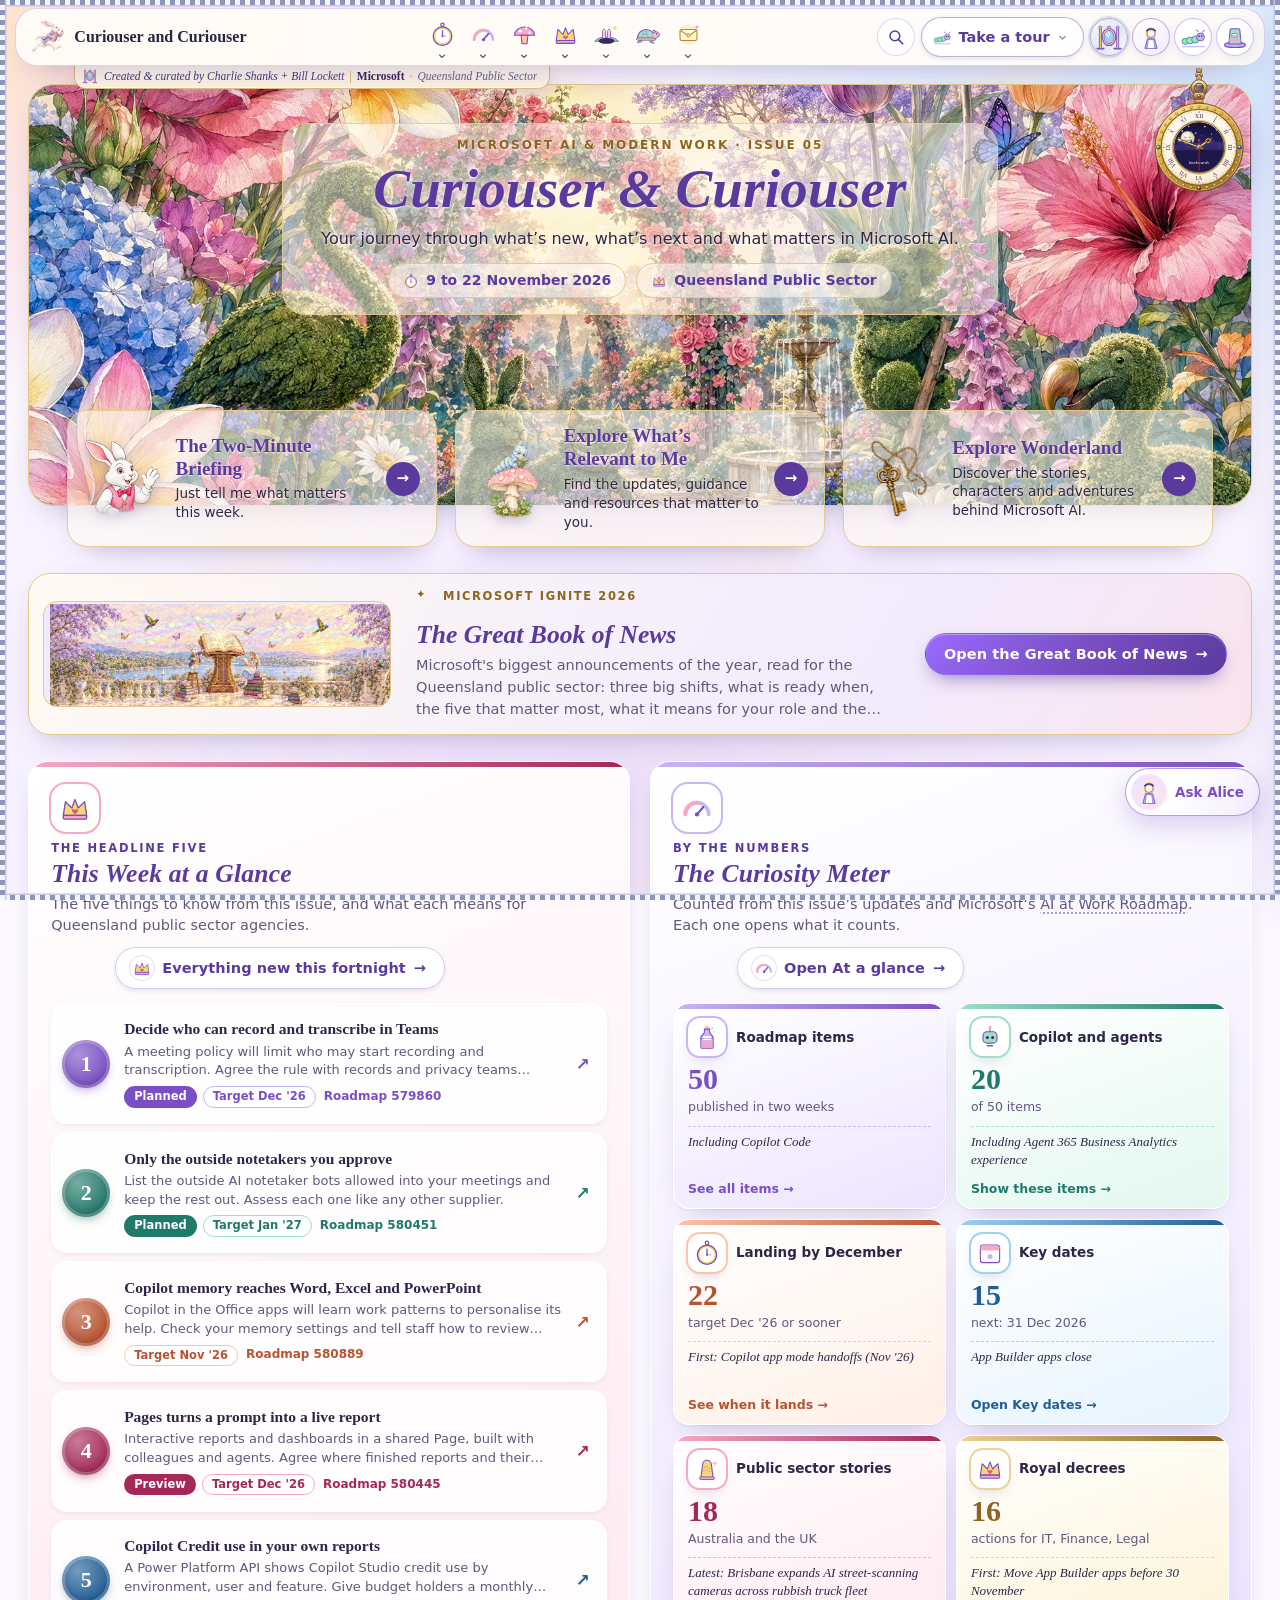
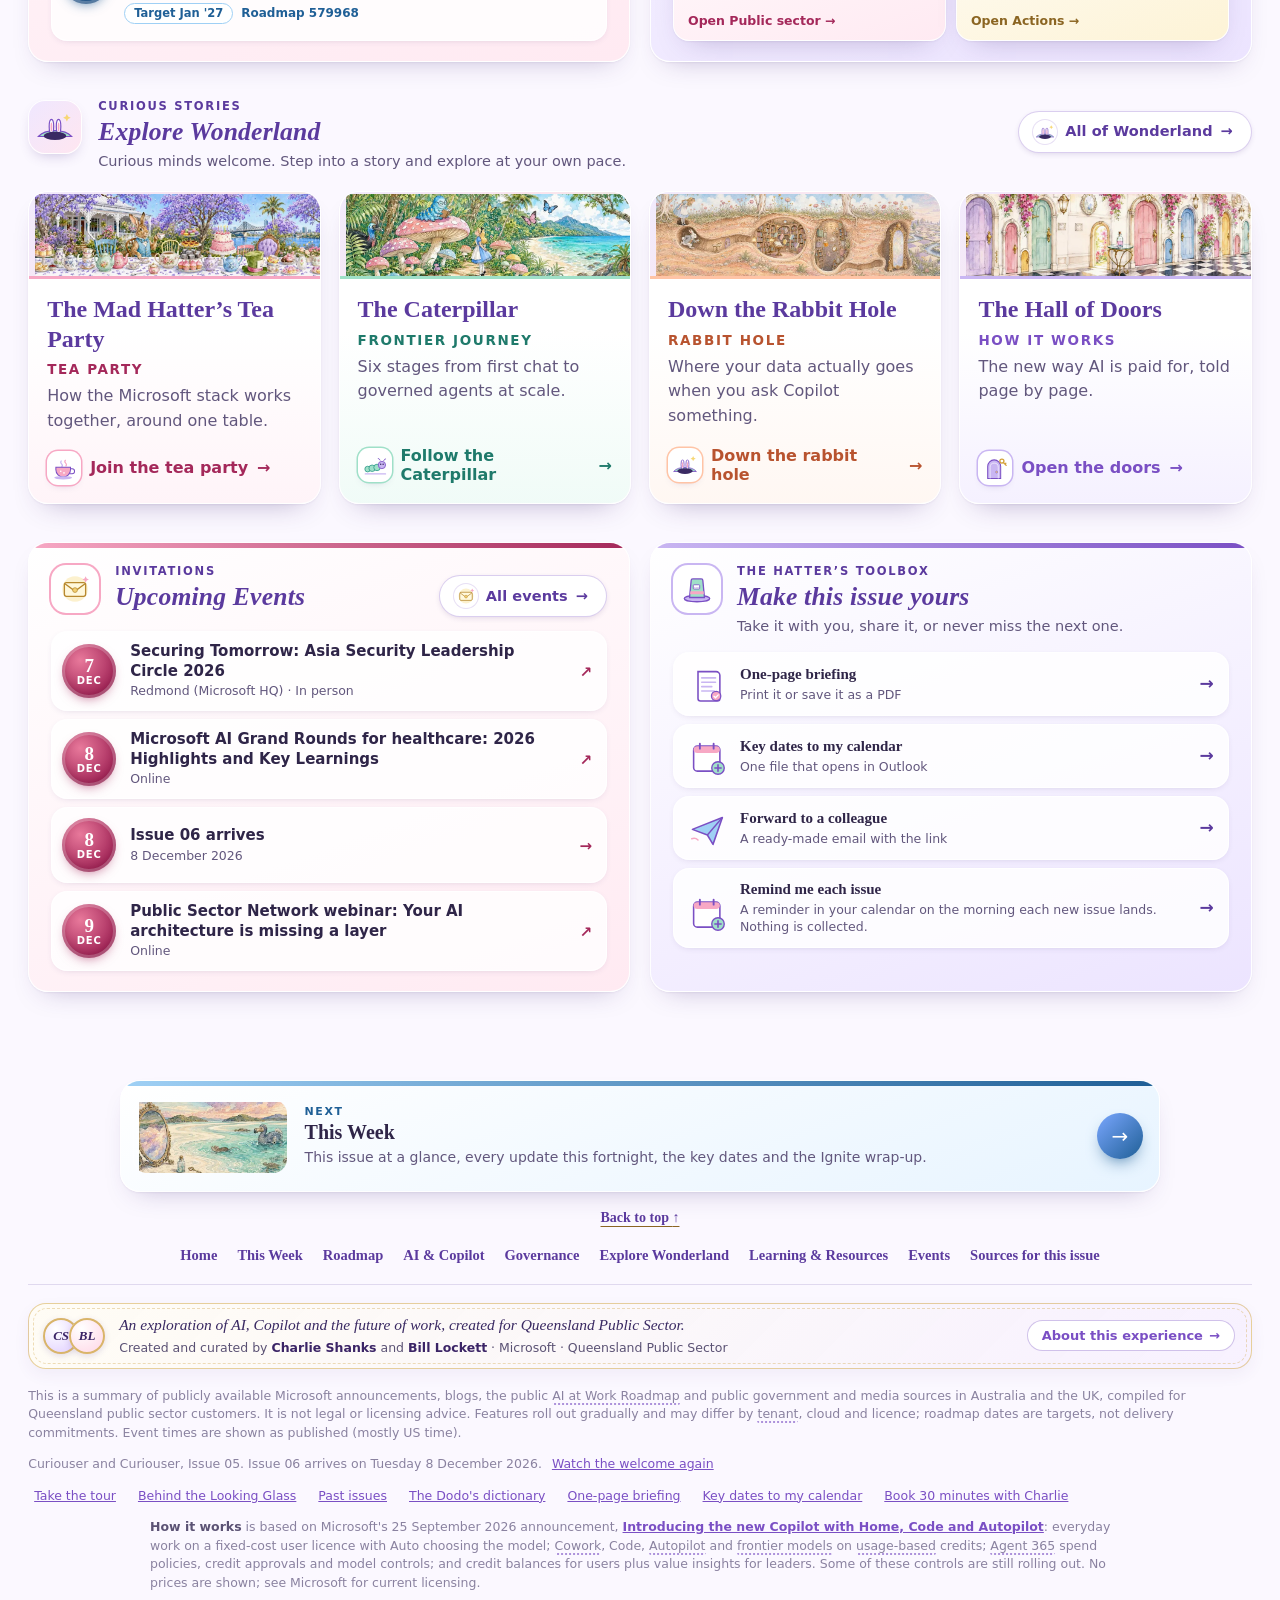
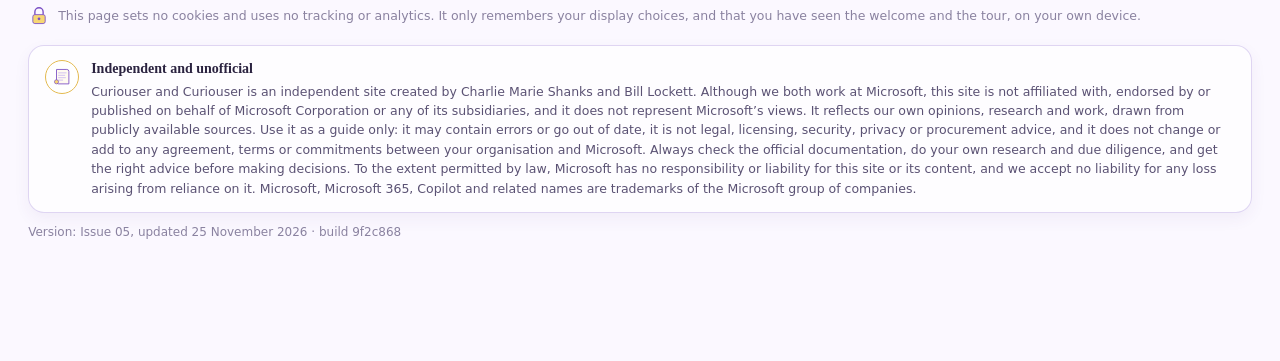
==== index.html @ ef48dba5 "issue05" ====
<!DOCTYPE html>
<html lang="en-AU" dir="ltr">
<head><meta charset="utf-8"><link rel="canonical" href="https://www.curiouserandcuriouser.com.au/"><meta name="viewport" content="width=device-width,initial-scale=1"><meta name="color-scheme" content="light">
<meta name="description" content="What&#x27;s new in Microsoft AI, and what it means for Queensland public sector agencies. Issue 05 covers 9 to 22 November 2026. Built from public sources."><meta name="theme-color" content="#c9b6f2"><link rel="icon" type="image/png" sizes="32x32" href="[data-uri]"><link rel="icon" type="image/png" sizes="16x16" href="[data-uri]"><link rel="icon" type="image/png" sizes="96x96" href="assets/favicon-96.2135ca003a.png"><link rel="apple-touch-icon" sizes="180x180" href="assets/apple-touch-180.22fc357d3d.png">
<meta property="og:type" content="website"><meta property="og:site_name" content="Curiouser and Curiouser"><meta property="og:title" content="Curiouser and Curiouser | Issue 05"><meta property="og:description" content="What&#x27;s new in Microsoft AI, and what it means for Queensland public sector agencies. Issue 05 covers 9 to 22 November 2026. Built from public sources."><meta property="og:url" content="https://www.curiouserandcuriouser.com.au/"><meta property="og:image" content="https://www.curiouserandcuriouser.com.au/preview.jpg"><meta property="og:image:width" content="1200"><meta property="og:image:height" content="630"><meta property="og:image:alt" content="A Wonderland garden of giant flowers and topiary animals, with the title Curiouser and Curiouser"><meta property="og:locale" content="en_AU">
<meta name="twitter:card" content="summary_large_image"><meta name="twitter:title" content="Curiouser and Curiouser | Issue 05"><meta name="twitter:description" content="What&#x27;s new in Microsoft AI, and what it means for Queensland public sector agencies. Issue 05 covers 9 to 22 November 2026. Built from public sources."><meta name="twitter:image" content="https://www.curiouserandcuriouser.com.au/preview.jpg">
<script>(function(){try{var P=location.pathname;if(/^https?:$/.test(location.protocol)&&/^\/[^\/.]+$/.test(P)&&!/^\/issue-[a-z0-9]+$/i.test(P))history.replaceState(null,'',P+'/'+location.search+location.hash)}catch(e){}var R=document.documentElement;R.classList.add('ccload');/* v78: which side of the looking-glass (cc-side); the letters #garden and #lookingglass choose it (v79: not #glass, the address of a chapter); the garden is the default */try{var h0=location.hash,sd=null;/* v90: a learning plan link opens the garden's School on the plan, with no welcome or set-up */if(h0.indexOf('#plan=')===0){window.CC_PLAN=h0.slice(6);sd='garden';localStorage.setItem('cc-side',sd);if(!localStorage.getItem('cc-side-how'))localStorage.setItem('cc-side-how','plan');history.replaceState(null,'',location.pathname+location.search+'#school')}else if(h0.indexOf('#progress=')===0){/* v94: Take my progress with me. The link carries the reader's own School ticks and plans to this browser (nothing is stored anywhere else) */try{var ps=h0.slice(10).replace(/-/g,'+').replace(/_/g,'/');while(ps.length%4)ps+='=';var po=JSON.parse(decodeURIComponent(escape(atob(ps))));if(po&&po.v===1&&po.k){for(var pk in po.k){if(/^cc-(mts-(term|ticks|stage|on|sub)|term|gterm|bk-(read|prac|pass)|plan-open|plans|plan-draft|sch-(who|uses|keep)|cb-(ticks|sq)|cat|cat-path)$/.test(pk)&&typeof po.k[pk]==='string')localStorage.setItem(pk,po.k[pk])}window.CC_PROG=true}}catch(e){}window.CC_DEEP=true;sd='garden';localStorage.setItem('cc-side',sd);if(!localStorage.getItem('cc-side-how'))localStorage.setItem('cc-side-how','progress');history.replaceState(null,'',location.pathname+location.search+'#school')}else if(/^#touch-[a-z0-9-]+$/i.test(h0)){/* v92: a What does it touch? link opens its page through the looking-glass (unless the reader already chose a side), with no welcome in the way */window.CC_DEEP=true;sd=localStorage.getItem('cc-side');if(!sd){sd='glass';localStorage.setItem('cc-side',sd);localStorage.setItem('cc-side-how','link')}}else if(h0==='#garden'||h0==='#lookingglass'){sd=h0==='#garden'?'garden':'glass';localStorage.setItem('cc-side',sd);localStorage.setItem('cc-side-how','letter');history.replaceState(null,'',location.pathname+location.search+'#overview')}else sd=localStorage.getItem('cc-side');R.classList.add(sd==='garden'?'ccgarden':'ccglass')}catch(e){R.classList.add('ccglass')}try{var th=localStorage.getItem('cc-theme');if(th==='dark'||(th==='auto'&&matchMedia('(prefers-color-scheme: dark)').matches)){R.classList.add('ccdark');document.write('<link rel="stylesheet" id="ccdarkcss" href="assets/dark.4615c30575.css">')}}catch(e){}try{if(localStorage.getItem('cc-calm')==='1')R.classList.add('calm')}catch(e){}try{if(location.hash==='#welcome')R.classList.add('ccpre')}catch(e){}
/* lighter effects for modest computers: no graphics chip (virtual desktops), very few cores or little memory. cc-lite 1 forces on, 0 forces off */
var lite=false,why='';try{var f=localStorage.getItem('cc-lite');if(f==='1'){lite=true;why='chosen'}else if(f!=='0'){var n=navigator,c=n.hardwareConcurrency||8,m=n.deviceMemory||0;if(c<=2||(m&&m<=2)||(c<=4&&m&&m<=4)){lite=true;why='device'}if(!lite){var cv=document.createElement('canvas'),gl=cv.getContext('webgl')||cv.getContext('experimental-webgl');if(!gl){lite=true;why='nogl'}else{var d=gl.getExtension('WEBGL_debug_renderer_info'),r=d?String(gl.getParameter(d.UNMASKED_RENDERER_WEBGL)):'';if(/SwiftShader|llvmpipe|softpipe|Basic Render|Software/i.test(r)){lite=true;why='software'}var lc=gl.getExtension('WEBGL_lose_context');if(lc)lc.loseContext()}}}}catch(e){}if(lite){R.classList.add('lite');window.CC_LITE=why}
window.ccP=function(x){var b=document.getElementById('cclbar');if(b)b.style.width=Math.max(6,Math.round(x*100))+'%'};
addEventListener('load',function(){setTimeout(function(){R.classList.remove('ccload');if(!document.getElementById('ix')&&!window.CC_IX_WAIT)R.classList.remove('ccpre')},1500)});})();</script>
<style>#ccl{display:none}html.ccload #ccl,html.ccpre #ccl{display:grid}html.ccload body>*:not(#ccl):not(#ix),html.ccpre body>*:not(#ccl):not(#ix){visibility:hidden!important}html.ccload body,html.ccpre body{background:#fffaf3!important;overflow:hidden}
#ccl{position:fixed;inset:0;z-index:4900;place-items:center;background:radial-gradient(circle at 50% 42%,#ffffff 0%,#fffaf3 42%,#f4ecff 100%);font-family:Georgia,'Times New Roman',serif;color:#3a2a63;transition:opacity .45s ease}
html.ccl-out #ccl{opacity:0;pointer-events:none}
html.ccdark #ccl{background:radial-gradient(circle at 50% 42%,#29225c 0%,#15123c 46%,#0b0a1f 100%);color:#efe8ff}html.ccdark.ccload body,html.ccdark.ccpre body{background:#0e0c27!important}html.ccdark .cclc .k{color:#b9a3f2}html.ccdark .cclm{color:#c9bfe0}html.ccdark .cclm2{color:#a59cbc}html.ccdark .cclb{background:rgba(185,163,242,.18)}
.cclc{display:flex;flex-direction:column;align-items:center;gap:10px;text-align:center;padding:24px}
.cclcat{width:96px;height:56px;margin-bottom:-6px}.cclcat .ccg,.cclcat .cce,.cclcat .cco{opacity:0;animation:cclin .7s forwards}.cclcat .ccg{animation-delay:.25s}.cclcat .cce{animation-delay:1.2s}.cclcat .cco{animation-delay:2.4s;animation-duration:1.4s}
.cclw{width:84px;height:84px;filter:drop-shadow(0 6px 14px rgba(84,58,140,.18))}.cclw .h{transform-origin:42px 50px;animation:cclh 3s linear infinite}.cclw .h2{animation-duration:36s}@keyframes cclh{to{transform:rotate(360deg)}}
.cclc b{font:700 26px/1.15 Georgia,serif;letter-spacing:.3px}.cclc .k{font:700 11.5px/1 'Segoe UI',system-ui,sans-serif;letter-spacing:2px;text-transform:uppercase;color:#7a4fc4}
.cclm{font:italic 16px/1.4 Georgia,serif;color:#5b5274}.cclm2{font:13px/1.4 'Segoe UI',system-ui,sans-serif;color:#8a82a0;opacity:0;animation:cclin .8s 7s forwards}@keyframes cclin{to{opacity:1}}
.cclb{width:200px;height:6px;border-radius:99px;background:rgba(122,79,196,.14);overflow:hidden;margin-top:4px}.cclb i{display:block;height:100%;width:6%;border-radius:inherit;background:linear-gradient(90deg,#c9b6f2,#7a4fc4);transition:width .5s ease}
@media (prefers-reduced-motion:reduce){.cclw .h{animation:none}.cclcat .ccg,.cclcat .cce,.cclcat .cco{animation:none;opacity:1}}</style>
<title>Curiouser and Curiouser | Issue 05 | Microsoft AI update for the Queensland public sector</title>
<style>:root{--ink:#2b2340;--ink2:#5b5274;--mute:#8a82a0;--lilac:#c9b6f2;--lilac2:#ece4ff;--mint:#bfeedd;--mint2:#e6fbf3;--peach:#ffd3bd;--peach2:#fff0e7;--sky:#bfe0fb;--sky2:#e9f5ff;--rose:#f7c3d4;--rose2:#fff0f5;--butter:#fbe7a8;--plum:#7a4fc4;--teal:#2f9c8a;--coral:#e0785e;--glass:rgba(255,255,255,.58);--glass2:rgba(255,255,255,.78);--line:rgba(122,79,196,.16);--shadow:0 10px 30px rgba(84,58,140,.13),0 2px 6px rgba(84,58,140,.06);--r:22px;--bg:#fbf8ff;--card:#fff}@media (prefers-color-scheme: dark){:root{--bg:#fbf8ff}}*{box-sizing:border-box}html{scroll-behavior:smooth}body{margin:0;font-family:"Segoe UI Variable Text","Segoe UI",system-ui,-apple-system,sans-serif;color:var(--ink);background:var(--bg);font-size:15px;line-height:1.5;overflow-x:hidden}body:before{content:"";position:fixed;inset:0;z-index:-2;background:radial-gradient(900px 600px at 10% 10%,#efe6ff 0,transparent 60%),radial-gradient(800px 600px at 90% 20%,#e3f7ff 0,transparent 60%),radial-gradient(900px 700px at 50% 100%,#fff0e6 0,transparent 60%),var(--bg)}a{color:var(--plum)}h1,h2,h3,h4{font-family:"Georgia","Iowan Old Style","Palatino Linotype",serif;font-weight:600;margin:0;letter-spacing:.2px}.wrap{max-width:1320px;margin:0 auto;padding:0 24px}.nav{position:sticky;top:0;z-index:50;backdrop-filter:blur(14px) saturate(1.4);-webkit-backdrop-filter:blur(14px) saturate(1.4);background:rgba(255,255,255,.62);border-bottom:1px solid var(--line)}.nav .wrap{display:flex;align-items:center;gap:14px;height:58px}.brand{display:flex;align-items:center;gap:10px;font-family:Georgia,serif;font-weight:700;white-space:nowrap}.brand svg{width:30px;height:30px}.navlinks{display:flex;gap:4px;overflow-x:auto;scrollbar-width:none;margin-inline-start:auto}.navlinks::-webkit-scrollbar{display:none}.navlinks a{white-space:nowrap;text-decoration:none;color:var(--ink2);font-size:13px;padding:7px 11px;border-radius:999px;transition:.25s}.navlinks a:hover,.navlinks a.on{background:var(--lilac2);color:var(--plum)}.progress{position:absolute;left:0;bottom:-1px;height:3px;background:linear-gradient(90deg,var(--lilac),var(--rose),var(--peach),var(--mint));width:0}.hero{position:relative;min-height:640px;display:flex;align-items:flex-end;overflow:hidden}.hero .bg{position:absolute;inset:0;background-size:cover;background-position:center 60%;transform:scale(1.08);animation:drift 26s ease-in-out infinite alternate}@keyframes drift{to{transform:scale(1.16) translate(-1.5%,-1%)}}.hero:after{content:"";position:absolute;inset:0;background:linear-gradient(180deg,rgba(255,255,255,.0) 0%,rgba(251,248,255,.15) 45%,rgba(251,248,255,.95) 100%)}.hero .wrap{position:relative;z-index:2;width:100%;padding-bottom:40px}.issue{display:inline-flex;gap:10px;align-items:center;background:var(--glass2);border:1px solid rgba(255,255,255,.9);border-radius:999px;padding:6px 14px 6px 8px;font-size:13px;box-shadow:var(--shadow)}.issue b{background:var(--plum);color:#fff;border-radius:999px;padding:2px 10px}.hero h1{font-size:clamp(44px,7vw,92px);line-height:.98;margin:18px 0 8px;color:#3a2a63;text-shadow:0 2px 0 rgba(255,255,255,.7)}.hero h1 span{display:inline-block;animation:bob 4s ease-in-out infinite}.hero h1 span:nth-child(2){animation-delay:.6s;font-style:italic;color:var(--plum)}@keyframes bob{50%{transform:translateY(-6px) rotate(-1deg)}}.hero p.lede{font-size:19px;max-width:720px;color:var(--ink2);margin:0 0 22px}.heads{display:grid;grid-template-columns:repeat(3,1fr);gap:16px}.head{background:var(--glass2);backdrop-filter:blur(12px);-webkit-backdrop-filter:blur(12px);border:1px solid rgba(255,255,255,.9);border-radius:var(--r);padding:16px 18px;box-shadow:var(--shadow);position:relative;transition:transform .35s}.head:hover{transform:translateY(-6px) rotate(-.4deg)}.head .n{font-family:Georgia,serif;font-size:34px;color:var(--plum);line-height:1;opacity:.35;position:absolute;inset-inline-end:14px;top:10px}.head h3{font-size:18px;margin:6px 0 4px}.head p{margin:0;color:var(--ink2);font-size:14px}.watch{position:absolute;inset-inline-end:5%;top:90px;width:150px;z-index:2;filter:drop-shadow(0 10px 20px rgba(84,58,140,.25));animation:swing 3.2s ease-in-out infinite;transform-origin:50% 0}@keyframes swing{0%,100%{transform:rotate(7deg)}50%{transform:rotate(-7deg)}}.watch .hand{transform-origin:75px 95px;animation:tick 6s steps(60) infinite}.watch .hand2{transform-origin:75px 95px;animation:tick 60s linear infinite}@keyframes tick{to{transform:rotate(360deg)}}.rabbit{position:absolute;bottom:150px;z-index:2;width:70px;animation:hop 14s linear infinite}@keyframes hop{0%{left:-90px}100%{left:110%}}.rabbit svg{animation:jump .7s ease-in-out infinite}@keyframes jump{50%{transform:translateY(-22px) rotate(-6deg)}}.faller{position:fixed;top:-40px;z-index:-1;pointer-events:none;opacity:.55;animation:fall linear infinite}@keyframes fall{to{transform:translateY(110vh) rotate(540deg)}}section.sec{position:relative;padding:34px 0 30px;scroll-margin-top:64px}.banner{position:relative;height:190px;border-radius:28px;overflow:hidden;margin-bottom:-70px;box-shadow:var(--shadow)}.banner .img{position:absolute;inset:-20px 0;background-size:cover;background-position:center;will-change:transform}.banner:after{content:"";position:absolute;inset:0;background:linear-gradient(180deg,rgba(255,255,255,0) 30%,rgba(251,248,255,.85))}.sechead{position:relative;z-index:2;display:flex;align-items:center;gap:16px;background:var(--glass2);backdrop-filter:blur(14px);-webkit-backdrop-filter:blur(14px);border:1px solid rgba(255,255,255,.95);border-radius:var(--r);padding:14px 20px;margin:0 22px 22px;box-shadow:var(--shadow)}.sechead .ico{width:58px;height:58px;flex:none;border-radius:18px;display:grid;place-items:center;background:linear-gradient(135deg,var(--lilac2),var(--rose2))}.sechead .ico svg{width:40px;height:40px}.sechead .k{font-size:11.5px;text-transform:uppercase;letter-spacing:1.6px;color:var(--plum);font-weight:700}.sechead h2{font-size:28px;line-height:1.1}.sechead p{margin:2px 0 0;color:var(--ink2);font-size:14px}.sechead .top{margin-inline-start:auto;flex:none;text-decoration:none;font-size:12.5px;color:var(--plum);background:#fff;border:1px solid var(--line);border-radius:999px;padding:7px 12px;display:flex;gap:6px;align-items:center;transition:.25s}.sechead .top:hover{background:var(--plum);color:#fff}.sechead .top svg{width:14px;height:14px;animation:upbob 1.6s ease-in-out infinite}@keyframes upbob{50%{transform:translateY(-3px)}}.a-float{animation:float 3.4s ease-in-out infinite}@keyframes float{50%{transform:translateY(-4px) rotate(3deg)}}.a-spin{animation:spin 9s linear infinite;transform-origin:center;transform-box:fill-box}@keyframes spin{to{transform:rotate(360deg)}}.a-wobble{animation:wobble 2.6s ease-in-out infinite;transform-origin:center bottom;transform-box:fill-box}@keyframes wobble{0%,100%{transform:rotate(-6deg)}50%{transform:rotate(6deg)}}.a-pulse{animation:pulse 2.2s ease-in-out infinite;transform-origin:center;transform-box:fill-box}@keyframes pulse{50%{transform:scale(1.12)}}.a-blink{animation:blink 4s ease-in-out infinite}@keyframes blink{0%,90%,100%{opacity:1}45%{opacity:.25}}.a-steam{animation:steam 2.4s ease-in-out infinite}@keyframes steam{0%{opacity:0;transform:translateY(4px)}50%{opacity:1}100%{opacity:0;transform:translateY(-6px)}}.a-grin{animation:grin 5s ease-in-out infinite}@keyframes grin{0%,100%{opacity:1}50%{opacity:.15}}.a-crawl{animation:crawl 1.4s ease-in-out infinite;transform-box:fill-box;transform-origin:center}@keyframes crawl{50%{transform:scaleX(1.08) translateY(-1px)}}.glass{background:var(--glass);backdrop-filter:blur(14px) saturate(1.3);-webkit-backdrop-filter:blur(14px) saturate(1.3);border:1px solid rgba(255,255,255,.9);border-radius:var(--r);box-shadow:var(--shadow)}.reveal{opacity:0;transform:translateY(26px) scale(.98);transition:opacity .7s ease,transform .7s cubic-bezier(.2,.8,.2,1)}.reveal.in{opacity:1;transform:none}.kpis{display:grid;grid-template-columns:repeat(6,1fr);gap:14px;margin-bottom:16px}.kpi{padding:16px;position:relative;overflow:hidden;cursor:default}.kpi .kl{font-size:12px;color:var(--ink2);font-weight:600;display:flex;gap:8px;align-items:center}.kpi .kl svg{width:22px;height:22px}.kpi .kv{font-family:Georgia,serif;font-size:40px;line-height:1.05;margin-top:6px;color:#3a2a63}.kpi .ks{font-size:12px;color:var(--mute)}.kpi:before{content:"";position:absolute;width:120px;height:120px;border-radius:50%;inset-inline-end:-40px;top:-40px;background:var(--c,var(--lilac2));opacity:.7;transition:.5s}.kpi:hover:before{transform:scale(1.6)}.kpi>*{position:relative}.charts{display:grid;grid-template-columns:1.1fr 1.4fr 1fr;gap:14px}.chart{padding:18px}.chart h4{font-size:16px;margin-bottom:4px}.chart .sub{font-size:12.5px;color:var(--mute);margin-bottom:10px}.donut{display:flex;align-items:center;gap:16px}.donut svg{width:170px;height:170px;flex:none}.legend{display:grid;gap:6px;font-size:13px}.legend span{display:inline-block;width:10px;height:10px;border-radius:3px;margin-inline-end:7px}.bars{display:grid;gap:9px}.bar{display:grid;grid-template-columns:140px 1fr 30px;align-items:center;gap:10px;font-size:13px}.bar .tr{height:16px;background:rgba(122,79,196,.07);border-radius:9px;overflow:hidden}.bar .fl{height:100%;width:0;border-radius:9px;transition:width 1.4s cubic-bezier(.2,.8,.2,1)}.bar b{text-align:end}.cloudsplit{display:flex;gap:10px;margin-top:8px}.cloudsplit div{flex:1;border-radius:16px;padding:12px;text-align:center}.cloudsplit b{display:block;font-family:Georgia,serif;font-size:30px}.tip{position:fixed;z-index:200;pointer-events:none;background:#2b2340;color:#fff;font-size:12.5px;padding:8px 11px;border-radius:10px;max-width:280px;opacity:0;transform:translateY(6px);transition:opacity .15s,transform .15s;box-shadow:0 8px 20px rgba(0,0,0,.2)}.tip.on{opacity:1;transform:none}.rmtools{display:flex;gap:8px;flex-wrap:wrap;align-items:center;margin:16px 0 10px}.chip{border:1px solid var(--line);background:#fff;border-radius:999px;padding:6px 12px;font-size:12.5px;cursor:pointer;color:var(--ink2);transition:.2s;font-family:inherit}.chip:hover{border-color:var(--plum)}.chip.on{background:var(--plum);color:#fff;border-color:var(--plum)}.rmtable{width:100%;border-collapse:separate;border-spacing:0;font-size:13px}.rmtable th{text-align:start;font-size:11.5px;text-transform:uppercase;letter-spacing:1px;color:var(--mute);padding:8px 10px;border-bottom:1px solid var(--line);position:sticky;top:0;background:rgba(255,255,255,.95)}.rmtable td{padding:8px 10px;border-bottom:1px solid rgba(122,79,196,.08);vertical-align:top}.rmtable tr:hover td{background:rgba(201,182,242,.12)}.rmscroll{max-height:380px;overflow:auto;border-radius:16px}.pill{display:inline-block;font-size:11px;font-weight:700;border-radius:999px;padding:2px 9px;white-space:nowrap}.p-ga{background:#d5f5e8;color:#1f7a5f}.p-roll{background:#dcecff;color:#245c9c}.p-prev{background:#fde9cf;color:#9a5a12}.p-front{background:#ece2ff;color:#6a3fb5}.p-priv{background:#ffe0ea;color:#a33b62}.p-plan{background:#f1eef7;color:#5b5274}.p-us{background:#eee;color:#666}.tl{position:relative;padding:30px 10px 10px}.tl svg.track{position:absolute;left:0;top:58px;width:100%;height:40px}.tlrow{display:grid;grid-template-columns:repeat(7,1fr);gap:10px;position:relative}.tln{text-align:center;cursor:pointer}.tln .dot{width:58px;height:58px;margin:0 auto 10px;border-radius:50%;background:#fff;border:3px solid var(--lilac);display:grid;place-items:center;position:relative;transition:.3s;box-shadow:var(--shadow)}.tln .dot svg{width:30px;height:30px}.tln:hover .dot{transform:scale(1.12) rotate(-6deg);border-color:var(--plum)}.tln.past .dot{border-color:var(--mint);background:var(--mint2)}.tln .dd{font-family:Georgia,serif;font-size:15px;font-weight:700}.tln .lab{font-size:13px;font-weight:600;margin:2px 0}.tln .cd{font-size:11.5px;color:var(--plum);font-weight:700}.tln .tx{font-size:12.5px;color:var(--ink2);max-height:0;overflow:hidden;transition:max-height .5s;margin-top:4px}.tln.open .tx,.tln:hover .tx{max-height:160px}.filters{display:flex;gap:8px;flex-wrap:wrap;margin:0 0 16px}.masonry{columns:4 270px;column-gap:16px}.flip{break-inside:avoid;margin-bottom:16px;perspective:1200px;cursor:pointer;display:block}.flip .in{position:relative;transition:transform .8s cubic-bezier(.2,.8,.2,1);transform-style:preserve-3d;display:grid}.flip.f .in{transform:rotateY(180deg)}.flip .fc,.flip .bc{grid-area:1/1;backface-visibility:hidden;-webkit-backface-visibility:hidden;border-radius:var(--r);padding:16px 18px 14px;background:var(--glass2);border:1px solid rgba(255,255,255,.95);box-shadow:var(--shadow);display:flex;flex-direction:column}.flip .bc{transform:rotateY(180deg);background:linear-gradient(160deg,#fff 0,var(--tc2,#f6f0ff) 100%)}.flip .fc:before{content:"";position:absolute;inset:0 0 auto 0;height:6px;border-radius:var(--r) var(--r) 0 0;background:var(--tc,var(--lilac))}.flip.h1 .fc,.flip.h1 .bc{min-height:210px}.flip.h2 .fc,.flip.h2 .bc{min-height:250px}.flip.h3 .fc,.flip.h3 .bc{min-height:290px}.flip:hover .fc{transform:translateY(-3px)}.ftop{display:flex;gap:10px;align-items:center;margin-bottom:8px}.ftop .ti{width:44px;height:44px;border-radius:14px;display:grid;place-items:center;background:var(--tc2,#f3edff);flex:none}.ftop .ti svg{width:30px;height:30px}.ftop .pr{font-size:11px;text-transform:uppercase;letter-spacing:1.2px;color:var(--mute);font-weight:700}.flip h3{font-size:17.5px;line-height:1.25;margin-bottom:6px}.flip p{margin:0 0 8px;font-size:13.5px;color:var(--ink2)}.flip .meta{margin-top:auto;display:flex;justify-content:space-between;align-items:center;gap:8px;font-size:11.5px;color:var(--mute)}.flip .why{font-size:11px;text-transform:uppercase;letter-spacing:1.3px;font-weight:800;color:var(--plum);margin-bottom:6px}.flip .bc p{font-size:14px;color:var(--ink)}.more{border:0;background:var(--plum);color:#fff;border-radius:999px;padding:6px 12px;font-size:12px;cursor:pointer;font-family:inherit;display:inline-flex;gap:6px;align-items:center}.more:hover{filter:brightness(1.1)}.hint{font-size:11px;color:var(--mute);display:flex;gap:5px;align-items:center}.hint svg{width:13px;height:13px;animation:spin 3s linear infinite}.scrim{position:fixed;inset:0;background:rgba(43,35,64,.28);backdrop-filter:blur(3px);opacity:0;pointer-events:none;transition:.35s;z-index:90}.scrim.on{opacity:1;pointer-events:auto}.drawer{position:fixed;top:0;inset-inline-end:0;height:100%;width:min(480px,94vw);z-index:100;background:rgba(255,255,255,.92);backdrop-filter:blur(18px);-webkit-backdrop-filter:blur(18px);box-shadow:-20px 0 50px rgba(84,58,140,.2);transform:translateX(105%);transition:transform .55s cubic-bezier(.2,.8,.2,1);display:flex;flex-direction:column;border-radius:28px 0 0 28px}.drawer.on{transform:none}.drawer .dh{padding:22px 24px 16px;background:linear-gradient(135deg,var(--lilac2),var(--rose2));border-radius:28px 0 0 0;position:relative}.drawer .dh svg.big{width:56px;height:56px}.drawer .dh h3{font-size:24px;margin:8px 0 6px}.drawer .db{padding:18px 24px;overflow:auto;flex:1}.drawer .db p{color:var(--ink2)}.drawer .x{position:absolute;inset-inline-end:16px;top:16px;width:38px;height:38px;border-radius:50%;border:0;background:#fff;cursor:pointer;font-size:20px;color:var(--plum);box-shadow:var(--shadow);transition:.3s}.drawer .x:hover{transform:rotate(90deg)}.srcs{list-style:none;padding:0;margin:8px 0 0;display:grid;gap:8px}.srcs li a{display:block;background:#fff;border:1px solid var(--line);border-radius:14px;padding:9px 12px;font-size:13px;text-decoration:none}.srcs li a:hover{border-color:var(--plum)}.dlabel{font-size:11px;text-transform:uppercase;letter-spacing:1.4px;font-weight:800;color:var(--plum);margin:16px 0 4px}.journey{padding:20px;position:relative;overflow:hidden}.jpath{width:100%;height:220px;display:block}.jstages{display:grid;grid-template-columns:repeat(6,1fr);gap:10px;margin-top:-6px}.jst{padding:12px;border-radius:18px;background:rgba(255,255,255,.7);border:1px solid rgba(255,255,255,.95);cursor:pointer;transition:.3s;text-align:center}.jst:hover,.jst.on{background:#fff;transform:translateY(-5px);box-shadow:var(--shadow)}.jst.on{outline:2px solid var(--plum)}.jst .k{font-size:10.5px;text-transform:uppercase;letter-spacing:1.4px;color:var(--plum);font-weight:800}.jst h4{font-size:15px;margin:3px 0}.jst .ji{width:40px;height:40px;margin:0 auto 4px}.jdetail{margin-top:14px;display:grid;grid-template-columns:1.3fr 1fr;gap:16px;padding:18px;border-radius:20px;background:rgba(255,255,255,.75)}.jdetail h3{font-size:22px}.jdetail ul{margin:6px 0 0;padding-inline-start:18px}.jdetail li{margin:4px 0;font-size:14px}.party{display:grid;grid-template-columns:1.15fr .85fr;gap:18px;align-items:center}.table svg{width:100%;height:auto;display:block}.seat{cursor:pointer}.seat circle.s{transition:.3s}.seat:hover circle.s,.seat.on circle.s{stroke:#7a4fc4;stroke-width:4}.flow{stroke-dasharray:4 10;animation:flowd 1.4s linear infinite}@keyframes flowd{to{stroke-dashoffset:-28}}.seatcard{padding:22px;min-height:300px}.seatcard h3{font-size:24px;margin:6px 0 10px}.seatcard .row{display:flex;gap:10px;margin:10px 0}.seatcard .row svg{width:26px;height:26px;flex:none}.seatcard .lbl{font-size:11px;text-transform:uppercase;letter-spacing:1.3px;font-weight:800;color:var(--plum)}.lg{display:grid;grid-template-columns:1.3fr 1fr;gap:18px}.lgstage{padding:16px;position:relative}.lgstage svg{width:100%;height:auto;display:block}.lgnode rect{transition:.4s}.lgnode.on rect{stroke:#7a4fc4;stroke-width:3;filter:drop-shadow(0 6px 10px rgba(122,79,196,.3))}.lgpanel{padding:22px;display:flex;flex-direction:column}.lgsteps{display:flex;gap:6px;margin:10px 0 14px}.lgsteps button{flex:1;height:8px;border:0;border-radius:6px;background:rgba(122,79,196,.15);cursor:pointer;padding:0}.lgsteps button.on{background:var(--plum)}.lgpanel h3{font-size:22px;margin-bottom:6px}.lgctl{margin-top:auto;display:flex;gap:8px}.btn{border:1px solid var(--line);background:#fff;border-radius:999px;padding:8px 14px;cursor:pointer;font-family:inherit;font-size:13px;color:var(--plum);display:inline-flex;gap:6px;align-items:center}.btn.p{background:var(--plum);color:#fff;border-color:var(--plum)}.court{columns:3 300px;column-gap:16px}.decree{break-inside:avoid;margin-bottom:16px;padding:16px 18px;position:relative;transition:.3s}.decree:hover{transform:translateY(-4px)}.decree .own{display:inline-flex;gap:6px;align-items:center;font-size:11px;font-weight:800;text-transform:uppercase;letter-spacing:1.2px;border-radius:999px;padding:3px 10px}.decree h3{font-size:17px;margin:8px 0 6px}.decree p{margin:0;font-size:13.5px;color:var(--ink2)}.decree .urg{position:absolute;inset-inline-end:14px;top:14px;display:flex;gap:2px}.decree .urg svg{width:16px;height:16px}.decree .done{margin-top:10px;display:flex;justify-content:space-between;align-items:center}.decree.ticked{opacity:.6}.decree.ticked h3{text-decoration:line-through}.tick{display:inline-flex;gap:6px;align-items:center;font-size:12px;color:var(--ink2);cursor:pointer;background:none;border:0;font-family:inherit;padding:0}.tick i{width:18px;height:18px;border-radius:6px;border:2px solid var(--lilac);display:grid;place-items:center;font-style:normal;color:#fff;font-size:12px;transition:.2s}.decree.ticked .tick i{background:var(--teal);border-color:var(--teal)}.courtbar{display:flex;align-items:center;gap:14px;margin-bottom:14px;flex-wrap:wrap}.meter{flex:1;min-width:200px;height:12px;border-radius:8px;background:rgba(122,79,196,.1);overflow:hidden}.meter i{display:block;height:100%;width:0;background:linear-gradient(90deg,var(--rose),var(--plum));transition:width .6s}.horizon{display:grid;grid-template-columns:repeat(auto-fill,minmax(230px,1fr));gap:14px}.hz{padding:16px;position:relative;overflow:hidden;animation:fadeHz 7s ease-in-out infinite}.hz:nth-child(2n){animation-delay:1.4s}.hz:nth-child(3n){animation-delay:2.8s}@keyframes fadeHz{0%,100%{opacity:1}50%{opacity:.62}}.hz:hover{animation-play-state:paused;opacity:1}.hz .w{font-size:11.5px;font-weight:800;color:var(--plum);text-transform:uppercase;letter-spacing:1.1px}.hz h3{font-size:16.5px;margin:6px 0}.hz p{font-size:13px;color:var(--ink2);margin:0}.hz svg.grin{position:absolute;inset-inline-end:-10px;bottom:-14px;width:90px;opacity:.22}.two{display:grid;grid-template-columns:1fr 1fr;gap:18px}.ev{display:flex;gap:12px;align-items:center;padding:12px 14px;border-radius:16px;background:rgba(255,255,255,.75);margin-bottom:10px;text-decoration:none;color:inherit;transition:.25s;border:1px solid transparent}.ev:hover{border-color:var(--plum);transform:translateX(4px)}.ev svg{width:34px;height:34px;flex:none}.ev b{display:block;font-size:14px}.ev span{font-size:12px;color:var(--mute)}.ask{padding:22px}.ask ol{padding-inline-start:20px;margin:8px 0}.ask li{margin:8px 0}.foot{padding:30px 0 60px;font-size:12.5px;color:var(--mute)}.foot .srcgrid{columns:2 340px;column-gap:24px}.foot .srcgrid a{display:block;margin:0 0 6px;text-decoration:none;color:var(--ink2);break-inside:avoid}.foot .srcgrid a:hover{color:var(--plum)}.fab{position:fixed;inset-inline-end:20px;bottom:20px;z-index:60;width:52px;height:52px;border-radius:50%;background:var(--plum);color:#fff;display:grid;place-items:center;box-shadow:0 10px 24px rgba(122,79,196,.4);text-decoration:none;opacity:0;transform:translateY(20px);transition:.35s}.fab.on{opacity:1;transform:none}.fab svg{width:22px;height:22px;animation:upbob 1.6s ease-in-out infinite}@media (max-width:1100px){.kpis{grid-template-columns:repeat(3,1fr)}.charts,.party,.lg,.jdetail,.two{grid-template-columns:1fr}.jstages{grid-template-columns:repeat(3,1fr)}.tlrow{grid-template-columns:repeat(4,1fr)}.heads{grid-template-columns:1fr}.watch{display:none}}@media (prefers-reduced-motion:reduce){*{animation:none!important;transition:none!important}.reveal{opacity:1;transform:none}}@media print{.nav,.fab,.faller,.drawer,.scrim{display:none}.reveal{opacity:1;transform:none}}.rabbit svg{width:70px;height:70px}.faller svg,div[style*="width:"]>svg,.ji svg,#dhico svg,[data-ico] svg{width:100%;height:100%}.sechead .top [data-ico]{width:14px;height:14px;display:inline-block}.fab [data-ico]{width:22px;height:22px;display:block}#brandIco{width:30px;height:30px;display:inline-block}

.nav .wrap{height:auto;min-height:62px;padding-top:6px;padding-bottom:6px}.brand{background:none;border:0;cursor:pointer;color:var(--ink);font-size:16px;padding:0;font-family:Georgia,serif}.brand img{width:34px;height:34px;object-fit:contain;animation:bob 2.4s ease-in-out infinite}.tabs{display:flex;gap:4px;overflow-x:auto;scrollbar-width:none;margin-inline-start:auto;padding:4px 2px}.tabs::-webkit-scrollbar{display:none}.tab{display:flex;align-items:center;gap:7px;white-space:nowrap;border:1px solid transparent;background:transparent;color:var(--ink2);font:600 13px/1 inherit;font-family:inherit;padding:7px 12px 7px 8px;border-radius:999px;cursor:pointer;transition:.25s}.tab .ti2{width:24px;height:24px;flex:none}.tab:hover{background:rgba(255,255,255,.8);border-color:var(--line)}.tab.on{background:var(--plum);color:#fff;box-shadow:0 6px 16px rgba(122,79,196,.35)}.tab.on .ti2{background:#fff;border-radius:50%;padding:2px}.hero{min-height:560px}.watch{top:70px}.hare{position:absolute;bottom:36%;z-index:3;left:-160px;animation:hareRun 16s linear infinite;pointer-events:none}.hare-hop{width:120px;animation:hareHop .62s ease-in-out infinite}.hare-hop img{width:100%;display:block;filter:drop-shadow(0 8px 10px rgba(84,58,140,.25))}.hare-say{position:absolute;top:-30px;left:70px;background:#fff;border-radius:14px;padding:4px 10px;font:italic 13px Georgia,serif;color:var(--plum);box-shadow:var(--shadow);white-space:nowrap;opacity:0;animation:say 16s linear infinite}@keyframes hareRun{0%{left:-160px}100%{left:calc(100% + 160px)}}@keyframes hareHop{0%,100%{transform:translateY(0) rotate(0)}40%{transform:translateY(-34px) rotate(-5deg)}70%{transform:translateY(-10px) rotate(2deg)}}@keyframes say{0%,25%{opacity:0}30%,55%{opacity:1}60%,100%{opacity:0}}.head{text-align:start;font:inherit;color:inherit;cursor:pointer}.head .go{display:inline-block;margin-top:8px;font-size:12.5px;color:var(--plum);font-weight:700}.head:hover .go{text-decoration:underline}#panels{min-height:60vh;scroll-margin-top:var(--navh,70px)}.panel{display:none;padding:26px 0 10px;animation:panelIn .6s cubic-bezier(.2,.8,.2,1)}.panel.on{display:block}@keyframes panelIn{from{opacity:0;transform:translateY(18px)}to{opacity:1;transform:none}}.pbanner{position:relative;height:200px;border-radius:28px;overflow:hidden;box-shadow:var(--shadow);margin-bottom:-74px}.pbanner .img{position:absolute;inset:-10px;background-size:cover;background-position:center;animation:drift 30s ease-in-out infinite alternate}.pbanner:after{content:"";position:absolute;inset:0;background:linear-gradient(180deg,rgba(255,255,255,0) 30%,rgba(251,248,255,.85))}.phead{position:relative;z-index:2;display:flex;align-items:center;gap:16px;background:var(--glass2);backdrop-filter:blur(14px);-webkit-backdrop-filter:blur(14px);border:1px solid rgba(255,255,255,.95);border-radius:var(--r);padding:14px 20px;margin:0 22px 22px;box-shadow:var(--shadow)}.phead .ico{width:58px;height:58px;flex:none;border-radius:18px;display:grid;place-items:center;background:linear-gradient(135deg,var(--lilac2),var(--rose2))}.phead .ico svg{width:40px;height:40px}.phead .k{font-size:11.5px;text-transform:uppercase;letter-spacing:1.6px;color:var(--plum);font-weight:700}.phead h2{font-size:28px;line-height:1.1}.phead p{margin:2px 0 0;color:var(--ink2);font-size:14px}.pnav{display:flex;justify-content:space-between;align-items:center;gap:10px;margin:26px 0 10px;padding:14px;border-radius:var(--r);background:rgba(255,255,255,.55);border:1px solid rgba(255,255,255,.9)}.pnav .btn{min-width:150px;justify-content:center}.btn [data-ico]{width:14px;height:14px;display:inline-block}.fab{border:0;cursor:pointer}.fab [data-ico]{width:22px;height:22px}#rmq{margin-inline-start:auto;border:1px solid var(--line);border-radius:999px;padding:7px 12px;font-family:inherit;min-width:180px}.flip .ps{margin-top:6px;padding:8px 10px;border-radius:12px;background:rgba(122,79,196,.07);font-size:12.5px;color:var(--ink)}.flip .ps b{display:block;font-size:10.5px;letter-spacing:1.2px;text-transform:uppercase;color:var(--teal);margin-bottom:2px}.flip.h1 .fc,.flip.h1 .bc{min-height:280px}.flip.h2 .fc,.flip.h2 .bc{min-height:300px}.flip.h3 .fc,.flip.h3 .bc{min-height:320px}.pslead{display:grid;grid-template-columns:repeat(3,1fr);gap:14px;margin-bottom:14px}.lead{padding:18px;position:relative;overflow:hidden}.lead .num{font-family:Georgia,serif;font-size:44px;color:var(--plum);line-height:1}.lead h3{font-size:18px;margin:4px 0 6px}.lead p{font-size:13.5px;color:var(--ink2);margin:0 0 8px}.lead .ev{font-size:12px;color:var(--mute)}.lead .lic{position:absolute;inset-inline-end:12px;top:12px;width:46px;height:46px}.race{padding:16px 18px;margin-bottom:14px}.racehead h4{font-size:16px}.racehead .sub{font-size:12.5px;color:var(--mute)}.racetrack{position:relative;height:210px;margin-top:8px}.lane{position:absolute;left:96px;right:10px;height:64px;border-radius:40px;background:repeating-linear-gradient(90deg,rgba(255,255,255,.8) 0 18px,rgba(201,182,242,.18) 18px 36px);border:2px dashed rgba(122,79,196,.2)}.lanelab{position:absolute;left:0;width:88px;font-weight:800;font-size:13px;display:flex;align-items:center;gap:6px;height:64px}.lanelab i{font-style:normal;font-size:20px}.runner{position:absolute;width:30px;height:30px;margin:-15px 0 0 -15px;border-radius:50%;border:3px solid #fff;box-shadow:0 4px 10px rgba(84,58,140,.25);cursor:pointer;transition:transform .25s;animation:runbob 1.8s ease-in-out infinite}.runner:hover{transform:scale(1.35);z-index:3}@keyframes runbob{50%{margin-top:-21px}}.monthtick{position:absolute;bottom:0;font-size:11px;color:var(--mute);transform:translateX(-50%)}.monthtick:before{content:"";position:absolute;left:50%;bottom:16px;height:150px;border-left:1px dotted rgba(122,79,196,.25)}.psbar{display:grid;grid-template-columns:1fr 1.2fr;gap:14px;align-items:start;margin-bottom:14px}.psmix{padding:16px 18px}.psmix h4{font-size:16px}.psmix .sub{font-size:12.5px;color:var(--mute);margin-bottom:8px}.tb{display:grid;grid-template-columns:150px 1fr 40px;gap:8px;align-items:center;font-size:12.5px;margin:6px 0}.tb .tr{display:flex;height:16px;border-radius:9px;overflow:hidden;background:rgba(122,79,196,.07)}.tb .au,.tb .uk{height:100%;width:0;transition:width 1.2s cubic-bezier(.2,.8,.2,1)}.tb .au{background:#9fe0c8}.tb .uk{background:#9fd0f5}.psfilters{display:flex;flex-direction:column;gap:10px;padding-top:6px}.psfilters span{display:flex;flex-wrap:wrap;gap:6px}.pscard{break-inside:avoid;margin-bottom:16px;padding:16px 18px;cursor:pointer;transition:.3s;position:relative}.pscard:hover{transform:translateY(-4px)}.pscard .top{display:flex;gap:8px;align-items:center;flex-wrap:wrap;margin-bottom:6px}.flag{font-size:11px;font-weight:800;border-radius:999px;padding:3px 9px}.flag.AU{background:#d5f5e8;color:#1f7a5f}.flag.UK{background:#dcecff;color:#245c9c}.pscard .d{font-size:11.5px;color:var(--mute)}.pscard h3{font-size:16.5px;margin:2px 0 6px;line-height:1.25}.pscard p{font-size:13px;color:var(--ink2);margin:0 0 8px}.pscard .sw{background:linear-gradient(135deg,var(--lilac2),var(--rose2));border-radius:12px;padding:8px 10px;font-size:12.5px}.pscard .sw b{display:block;font-size:10.5px;letter-spacing:1.2px;text-transform:uppercase;color:var(--plum)}.pscard .th{font-size:11px;color:var(--teal);font-weight:800;text-transform:uppercase;letter-spacing:1px}.older{font-size:10.5px;background:#fdf1cf;color:#8a6300;border-radius:999px;padding:2px 8px;font-weight:700}.note{font-size:12px;color:var(--mute);margin-top:4px}.jctl{display:flex;align-items:center;gap:14px;margin:4px 0 10px}.jtimer{flex:1;height:6px;border-radius:4px;background:rgba(122,79,196,.1);overflow:hidden}.jtimer i{display:block;height:100%;width:0;background:linear-gradient(90deg,var(--mint),var(--plum))}.cbody .seg{animation:segb .6s ease-in-out infinite}.cbody .s2{animation-delay:.15s}.cbody .s3{animation-delay:.3s}@keyframes segb{50%{transform:translateY(-3px)}}.jdot circle{transition:fill .4s}.jdot.reached circle{fill:#c9b6f2}.jdot.cur circle{fill:#7a4fc4}.jdot.cur text{fill:#fff}.jst{position:relative;overflow:hidden}.jst .bar{position:absolute;left:0;bottom:0;height:4px;width:0;background:var(--plum)}.partywrap{display:grid;grid-template-columns:1.55fr 1fr;gap:18px;align-items:stretch}.partystage{padding:14px;display:flex;flex-direction:column}.viewtog{display:flex;gap:6px;margin-bottom:10px}.tt{position:relative;aspect-ratio:16/10;border-radius:20px;overflow:hidden;background:#f6f0ff}.ttbg{position:absolute;inset:0;background-size:cover;background-position:center 30%;filter:saturate(.9) blur(1.5px);transform:scale(1.04)}.tt:before{content:"";position:absolute;inset:0;z-index:1;background:linear-gradient(180deg,rgba(255,255,255,.15) 0,rgba(255,255,255,.45) 40%,rgba(251,248,255,.0) 60%)}.bunting{position:absolute;left:0;top:0;width:100%;height:20%;z-index:2}.flagp{transform-box:fill-box;transform-origin:50% 0;animation:flutter 2.4s ease-in-out infinite}@keyframes flutter{0%,100%{transform:rotate(-5deg)}50%{transform:rotate(5deg)}}.cloth{position:absolute;left:1%;right:1%;top:43%;bottom:-2%;z-index:2;clip-path:polygon(9% 0,91% 0,100% 100%,0 100%);background:repeating-linear-gradient(90deg,#fff6fb 0 6%,#f3ecff 6% 12%,#eafaf4 12% 18%,#fff3ea 18% 24%);box-shadow:inset 0 30px 40px rgba(122,79,196,.08)}.cloth:before{content:"";position:absolute;inset:0;background:radial-gradient(ellipse at 50% 0,rgba(255,255,255,.9),transparent 60%)}.lace{position:absolute;left:0;right:0;top:0;height:14px;background:radial-gradient(circle at 10px 0,transparent 7px,rgba(255,255,255,.95) 8px) 0 0/20px 14px}.tealines{position:absolute;inset:0;width:100%;height:100%;z-index:3;pointer-events:none}.tealines path{fill:none;stroke-width:.5;stroke-dasharray:1 1.6;opacity:.0;transition:opacity .4s}.tealines path.on{opacity:1;animation:flowd 1.2s linear infinite}.dish{position:absolute;z-index:4;transform:translate(-50%,-100%);cursor:pointer;background:none;border:0;padding:0;display:flex;flex-direction:column;align-items:center}.dish img{width:100%;display:block;filter:drop-shadow(0 8px 8px rgba(84,58,140,.22));transition:transform .35s cubic-bezier(.2,.8,.2,1),filter .35s}.dish:hover img{transform:translateY(-8%) rotate(-3deg) scale(1.06)}.dish.on img{filter:drop-shadow(0 0 10px rgba(255,255,255,1)) drop-shadow(0 0 18px rgba(122,79,196,.65))}.dish .card{margin-top:-4px;background:#fffaf0;border:1px solid #e8d9b8;border-radius:6px;padding:2px 7px;font:600 10.5px/1.2 Georgia,serif;color:var(--ink);white-space:nowrap;box-shadow:0 3px 6px rgba(84,58,140,.12);transform:rotate(-2deg)}.dish.on .card{background:var(--plum);color:#fff;border-color:var(--plum)}.dish.iq .card{font-size:12px}.steam{position:absolute;z-index:5;width:8%;height:16%;pointer-events:none}.steam i{position:absolute;bottom:0;width:22%;height:100%;border-radius:50%;border-left:3px solid rgba(255,255,255,.9);animation:steamUp 2.6s ease-in infinite;opacity:0}.steam i:nth-child(2){left:35%;animation-delay:.8s}.steam i:nth-child(3){left:70%;animation-delay:1.6s}@keyframes steamUp{0%{opacity:0;transform:translateY(20%) scaleY(.6)}40%{opacity:.9}100%{opacity:0;transform:translateY(-60%) scaleY(1.1) rotate(8deg)}}.zzz{position:absolute;z-index:6;font:italic 700 18px Georgia,serif;color:var(--plum);pointer-events:none;animation:zz 2.2s ease-out forwards}@keyframes zz{0%{opacity:0;transform:translate(0,0) scale(.6)}30%{opacity:1}100%{opacity:0;transform:translate(30px,-70px) scale(1.4)}}.spark{position:absolute;z-index:7;width:9px;height:9px;border-radius:50%;pointer-events:none}.peek{position:absolute;z-index:6;right:-130px;bottom:30%;width:120px;transition:right .9s cubic-bezier(.2,.8,.2,1)}.peek img{width:100%;transform:scaleX(-1)}.peek span{position:absolute;top:-24px;left:-50px;background:#fff;border-radius:12px;padding:3px 9px;font:italic 12.5px Georgia,serif;color:var(--plum);white-space:nowrap;box-shadow:var(--shadow)}.peek.on{right:-10px}.riddle{position:absolute;z-index:8;left:50%;top:6%;transform:translate(-50%,-10px);background:#fff;border-radius:16px;padding:8px 14px;font:italic 14px Georgia,serif;color:var(--plum);box-shadow:var(--shadow);opacity:0;transition:.4s;pointer-events:none;max-width:80%;text-align:center}.riddle.on{opacity:1;transform:translate(-50%,0)}.plan svg{width:100%;height:auto;display:block}.ttctl{display:flex;align-items:center;gap:12px;margin-top:12px;flex-wrap:wrap}.ttctl .sub{font-size:12.5px;color:var(--mute)}.seatcard{display:flex;flex-direction:column;padding:22px;min-height:0;overflow:auto}.seatcard .dimg{width:110px;height:110px;object-fit:contain;filter:drop-shadow(0 8px 10px rgba(84,58,140,.2));animation:float 3.4s ease-in-out infinite}.seatcard .whim{font:italic 15px/1.45 Georgia,serif;color:var(--plum);margin:8px 0 6px}.seatcard .foot2{margin-top:auto;font-size:12px;color:var(--mute);padding-top:10px}.seat text.lbl{paint-order:stroke;stroke:#fff;stroke-width:4px;stroke-linejoin:round}.lgsteps button{position:relative;overflow:hidden;background:rgba(122,79,196,.15)}.lgsteps button i{position:absolute;left:0;top:0;bottom:0;width:0;background:var(--plum)}.lgsteps button.on{background:rgba(122,79,196,.15)}#lgsvg .edge{stroke:#e3d9f7;transition:stroke .3s}#lgsvg .edge.on{stroke:#7a4fc4;animation:flowd 1s linear infinite}#lgsvg .edge.done{stroke:#c9b6f2}.lgps{background:linear-gradient(135deg,var(--mint2),var(--sky2));border-radius:14px;padding:10px 12px;font-size:13px;margin-bottom:10px}.lgps b{display:block;font-size:10.5px;letter-spacing:1.2px;text-transform:uppercase;color:var(--teal)}#cardlayer{position:fixed;inset:0;pointer-events:none;z-index:120;overflow:hidden}.pc{position:absolute;width:46px;height:64px;left:0;top:0;perspective:400px}.pc .f{width:100%;height:100%;border-radius:6px;background:#fff;border:1.5px solid #f0c8d6;box-shadow:0 6px 14px rgba(84,58,140,.25);display:flex;flex-direction:column;justify-content:space-between;padding:3px 5px;font:700 13px/1 Georgia,serif;color:#d6336c;animation:cardspin 1.1s linear infinite;transform-style:preserve-3d}.pc .f .m{align-self:center;font-size:24px}.pc .f .b{align-self:flex-end;transform:rotate(180deg)}.pc.back .f{background:repeating-linear-gradient(45deg,#c9b6f2 0 5px,#efe6ff 5px 10px);border-color:#fff;color:transparent}@keyframes cardspin{to{transform:rotateY(360deg)}}@media (max-width:1100px){.pslead,.psbar,.partywrap{grid-template-columns:1fr}.tab span.l{display:none}.tab{padding:7px}.hare-hop{width:80px}}@media (prefers-reduced-motion:reduce){.hare,.pc{display:none}}.tabs{position:relative}.hare{animation:none;left:-180px;opacity:0}.hare.go{opacity:1;animation:hareRun 9s linear 1 forwards}.hare-say{animation:none}.hare.go .hare-say{animation:say 9s linear 1 forwards}#watch{cursor:help}.faller{display:none}.wrap{max-width:1760px;padding:0 clamp(16px,2.2vw,36px)}.masonry{columns:5 280px}.court{columns:4 300px}.horizon{grid-template-columns:repeat(auto-fill,minmax(260px,1fr))}.pbanner{height:220px}.heads{grid-template-columns:repeat(3,1fr);gap:20px}.hero p.lede{max-width:860px}.partywrap{grid-template-columns:1.7fr 1fr}.tt{max-height:72vh}.tln{background:none;border:0;font:inherit;color:inherit;padding:0}.tln .tx{display:none}.srcnote{display:flex;gap:14px;align-items:center;padding:14px 18px;margin:16px 0 6px;font-size:13.5px;color:var(--ink2)}.srcnote [data-ico]{display:block;width:44px;height:44px}.dates{position:relative;padding:20px 0 10px}.spine{position:absolute;left:50%;top:0;bottom:0;width:6px;margin-left:-3px;border-radius:4px;background:rgba(122,79,196,.12);overflow:hidden}.spine i{display:block;width:100%;height:0;background:linear-gradient(180deg,var(--mint),var(--plum),var(--rose));transition:height .2s}.dcard{position:relative;width:50%;padding:0 46px 28px}.dcard.l{margin-right:50%}.dcard.r{margin-left:50%}.dcard .pin{position:absolute;top:18px;width:56px;height:56px;border-radius:50%;background:#fff;border:3px solid var(--lilac);display:grid;place-items:center;box-shadow:var(--shadow);z-index:2;transition:.4s}.dcard .pin svg{width:32px;height:32px}.dcard.l .pin{right:-28px}.dcard.r .pin{left:-28px}.dcard.lit .pin{border-color:var(--plum);transform:scale(1.08)}.dcard.past .pin{border-color:var(--mint);background:var(--mint2)}.dglass{padding:18px 20px;position:relative;transition:box-shadow .4s,transform .4s}.dcard.l .dglass:after,.dcard.r .dglass:after{content:"";position:absolute;top:36px;width:18px;height:18px;background:inherit;transform:rotate(45deg);border:1px solid rgba(255,255,255,.9)}.dcard.l .dglass:after{right:-9px}.dcard.r .dglass:after{left:-9px}.dcard.flash .dglass{box-shadow:0 0 0 3px var(--plum),var(--shadow);transform:scale(1.01)}.dtop{display:flex;justify-content:space-between;align-items:flex-start;gap:10px}.dday{font-family:Georgia,serif;font-size:24px;font-weight:700;color:#3a2a63;line-height:1.1}.dcd{font-size:12.5px;font-weight:700;color:var(--mute);margin-top:2px}.dcd.up{color:var(--plum)}.dglass h3{font-size:20px;margin:8px 0 6px}.dgrid{display:grid;grid-template-columns:1fr 1fr;gap:14px}.dgrid p{margin:2px 0 0;font-size:13.8px;color:var(--ink2)}.dmean{background:linear-gradient(135deg,var(--lilac2),var(--rose2));border-radius:14px;padding:10px 12px}.dmean .dlabel{margin-top:0}.dgrid .dlabel{margin-top:6px}.dwho{display:flex;flex-wrap:wrap;gap:6px;align-items:center;margin-top:12px}.whochip{font-size:12px;background:#fff;border:1px solid var(--line);border-radius:999px;padding:3px 10px}.caveat{display:flex;gap:10px;align-items:center;margin-top:12px;background:#fdf6dc;border-radius:12px;padding:8px 12px;font-size:12.5px;color:#7a5a00}.caveat svg{width:30px;height:30px;flex:none}.srccards{display:grid;grid-template-columns:repeat(auto-fit,minmax(min(100%,300px),1fr));gap:10px;margin-top:6px}.srccards.one{grid-template-columns:1fr}.srccard{display:flex;gap:12px;align-items:center;padding:11px 12px;border-radius:16px;background:#fff;border:1px solid var(--line);text-decoration:none;color:var(--ink);transition:.25s;position:relative;overflow:hidden}.srccard:before{content:"";position:absolute;left:0;top:0;bottom:0;width:5px;background:var(--plum)}.srccard.t-gov:before{background:var(--teal)}.srccard.t-news:before{background:#5a8fd6}.srccard.t-ind:before{background:#e0a03a}.srccard:hover{border-color:var(--plum);transform:translateY(-2px);box-shadow:var(--shadow)}.sci{width:38px;height:38px;flex:none;border-radius:12px;background:var(--lilac2);display:grid;place-items:center}.sci svg{width:28px;height:28px}.scb{display:flex;flex-direction:column;min-width:0;flex:1}.sck{font-size:10.5px;font-weight:800;letter-spacing:1.1px;text-transform:uppercase;color:var(--plum)}.t-ind .sck{color:#a86b00}.t-gov .sck{color:var(--teal)}.sct{font-size:13.5px;font-weight:600;line-height:1.3;margin:1px 0}.scu{font-size:11.5px;color:var(--mute)}.lock{font-size:10px;margin-right:3px}.sca{flex:none;display:flex;align-items:center;gap:5px;font-size:12px;font-weight:700;color:var(--plum);background:var(--lilac2);border-radius:999px;padding:6px 10px}.sca svg{width:14px;height:14px;transition:transform .25s}.srccard:hover .sca{background:var(--plum);color:#fff}.srccard:hover .sca svg{transform:translate(2px,-2px)}@media (max-width:1000px){.spine{left:22px}.dcard,.dcard.l,.dcard.r{width:100%;margin:0;padding:0 0 24px 64px}.dcard.l .pin,.dcard.r .pin{left:-6px;right:auto}.dcard.l .dglass:after{display:none}.dcard.r .dglass:after{display:none}.dgrid{grid-template-columns:1fr}}.tt{aspect-ratio:auto;max-height:none;border-radius:20px;overflow:hidden;position:relative;background:#eef6e8}.ttin{position:absolute;left:0;top:0;width:1600px;height:1000px;transform-origin:0 0}.ttin .ttbg{position:absolute;inset:0;background-size:cover;background-position:center 40%;filter:none;transform:none}.ttin:before{content:"";position:absolute;inset:0;background:linear-gradient(180deg,rgba(255,255,255,0) 40%,rgba(255,255,255,.18) 100%);z-index:1}.ttin .bunting{position:absolute;left:0;top:0;width:1600px;height:200px;z-index:2}.ttin .table{position:absolute;inset:0;width:1600px;height:1000px;z-index:3}#guests,#dishes,#cards,#fx{position:absolute;inset:0;z-index:4}#cards{z-index:6}#fx{z-index:7;pointer-events:none}#guests{z-index:5}.dish{position:absolute;transform:none;background:none;border:0;padding:0;cursor:pointer;display:block}.dish.b{z-index:1}.dish.f{z-index:2}.dish img{width:100%;height:100%;object-fit:contain;display:block;filter:drop-shadow(0 10px 8px rgba(84,58,140,.22));transform-origin:50% 92%;transition:transform .35s cubic-bezier(.2,.8,.2,1),filter .35s}.dish:hover img{transform:translateY(-4%) scale(1.04)}.dish.on img{filter:drop-shadow(0 0 6px #fff) drop-shadow(0 0 22px rgba(122,79,196,.7))}.dish.iq img{transform-origin:40% 95%}.dish.sip img{animation:sip .7s ease}@keyframes sip{40%{transform:scale(1.08)}}.pcard{position:absolute;top:760px;width:184px;min-height:62px;display:grid;place-items:center;text-align:center;background:#fffaf0;border:2px solid #e8d9b8;border-radius:12px;padding:6px 10px;font:600 19px/1.15 Georgia,serif;color:#3a2a63;box-shadow:0 4px 10px rgba(84,58,140,.14);cursor:pointer;transition:.25s}.pcard:before{content:"";position:absolute;inset:4px;border:1px dashed #e8c7d5;border-radius:8px;pointer-events:none}.pcard:nth-child(odd){transform:rotate(-1.5deg)}.pcard:nth-child(even){transform:rotate(1.5deg)}.pcard:hover{transform:translateY(-4px) rotate(0);border-color:#c9b6f2}.pcard.on{background:#7a4fc4;color:#fff;border-color:#7a4fc4}.pcard.on:before{border-color:rgba(255,255,255,.5)}.pick{position:absolute;width:160px;background:none;border:0;padding:0;cursor:pointer;display:flex;flex-direction:column;align-items:center;transform-origin:50% 100%;animation:pickSway 4s ease-in-out infinite}.pick:nth-child(2n){animation-delay:-1.3s}.pick:nth-child(3n){animation-delay:-2.6s}@keyframes pickSway{0%,100%{transform:rotate(-2deg)}50%{transform:rotate(2deg)}}.pick span{order:1;background:#f3ecff;border:2px solid #c9b6f2;border-radius:10px;padding:5px 12px;font:600 18px/1.15 Georgia,serif;color:#3a2a63;box-shadow:0 4px 10px rgba(84,58,140,.14);text-align:center;max-width:170px}.pick i{order:2;width:3px;height:26px;background:linear-gradient(#d4b16a,#b48a3a);border-radius:2px}.pick:hover span{background:#fff}.pick.on span{background:#7a4fc4;color:#fff;border-color:#7a4fc4}.dish.iq+.x{}.guest{position:absolute;background:none;border:0;padding:0;cursor:pointer}.guest img{width:100%;display:block;filter:drop-shadow(0 10px 8px rgba(60,40,20,.2));transform-origin:50% 100%}.g-bob img{animation:gbob 3.6s ease-in-out infinite}.g-toast img{animation:gtoast 4.2s ease-in-out infinite}.g-nibble img{animation:gnib 1.8s ease-in-out infinite}@keyframes gbob{50%{transform:translateY(-6px) rotate(1deg)}}@keyframes gtoast{0%,100%{transform:scaleX(-1) rotate(0)}50%{transform:scaleX(-1) rotate(-2.5deg)}}@keyframes gnib{50%{transform:translateY(-3px) scale(1.02)}}.drop{position:absolute;width:13px;height:13px;border-radius:50% 50% 50% 0;box-shadow:0 0 6px rgba(255,255,255,.9)}.spark{width:12px;height:12px}.steam{width:70px;height:110px}.steam.s2{width:50px;height:80px}.steam i{border-left-width:5px}.zzz{font-size:30px}.peek{right:auto;left:-200px;bottom:auto;top:470px;width:150px;transition:none;z-index:1}.peek.on{animation:peekRun 6s linear 1}@keyframes peekRun{0%{left:-200px}100%{left:1700px}}.peek img{transform:none}.peek span{left:60px;top:-34px;font-size:18px}.riddle{top:120px;font-size:22px;padding:12px 20px;max-width:900px}.hare.go{animation:hareRun 17s linear 1 forwards}.hare.go .hare-say{animation:say 17s linear 1 forwards}.hare-hop{animation-duration:.9s}.hero{min-height:640px}.hero .bg{background-position:center 58%;transform:none;animation:heroDrift 40s ease-in-out infinite alternate}@keyframes heroDrift{from{transform:scale(1.02)}to{transform:scale(1.07) translate(-1%,-1%)}}.hero:after{background:linear-gradient(180deg,rgba(251,248,255,0) 0%,rgba(251,248,255,0) 52%,rgba(251,248,255,.75) 82%,rgba(251,248,255,.97) 100%)}.hero h1{color:#33245c;text-shadow:0 2px 12px rgba(255,255,255,.85),0 0 2px #fff}.hero p.lede{display:inline-block;background:rgba(255,255,255,.72);backdrop-filter:blur(8px);-webkit-backdrop-filter:blur(8px);border:1px solid rgba(255,255,255,.9);border-radius:18px;padding:10px 16px;color:var(--ink)}.pbanner{display:grid;grid-template-columns:auto 1fr;gap:26px;align-items:center;height:auto;margin-bottom:22px;padding:20px;border-radius:28px;position:relative;overflow:hidden;box-shadow:var(--shadow)}.pbanner:after{display:none}.pbblur{position:absolute;inset:-40px;background-size:cover;background-position:center;filter:blur(22px) saturate(1.1);opacity:.55;transform:scale(1.1)}.pframe{position:relative;margin:0;height:230px;aspect-ratio:16/9;padding:9px;border-radius:14px;background:linear-gradient(135deg,#f6dc8a,#c99a3d 40%,#f8e7a8 60%,#b9862f);box-shadow:0 12px 26px rgba(84,58,140,.25),inset 0 0 0 2px rgba(255,255,255,.5);animation:frameFloat 6s ease-in-out infinite}.pframe:before{content:"";position:absolute;inset:4px;border-radius:10px;border:1px dashed rgba(255,255,255,.7);pointer-events:none;z-index:2}.pframe img{width:100%;height:100%;object-fit:contain;display:block;border-radius:8px;background:#fff}@keyframes frameFloat{50%{transform:translateY(-4px) rotate(-.4deg)}}.pbanner .phead{margin:0;position:relative;z-index:1}@media (max-width:1000px){.pbanner{grid-template-columns:1fr}.pframe{height:auto;width:100%}}.tln{cursor:pointer;border-radius:18px;padding:10px 4px 12px;transition:.3s}.tln:hover{background:rgba(255,255,255,.6)}.tln.sel{background:#fff;box-shadow:var(--shadow)}.tln.sel .dot{border-color:var(--plum);transform:scale(1.12)}.tln.sel:after{content:"";display:block;width:16px;height:16px;margin:8px auto -20px;background:#fff;transform:rotate(45deg);box-shadow:4px 4px 8px rgba(84,58,140,.08)}.dates{padding:18px 0 0}.dates.swap .dd2{animation:panelIn .5s cubic-bezier(.2,.8,.2,1)}.dd2{display:grid;grid-template-columns:1.6fr 1fr;gap:22px;padding:22px 24px}.dwhen{display:flex;gap:14px;align-items:center}.dico{width:58px;height:58px;border-radius:18px;background:linear-gradient(135deg,var(--lilac2),var(--rose2));display:grid;place-items:center}.dico svg{width:40px;height:40px}.dd2 .dday{font-size:30px}.dd2 h3{font-size:24px;margin:12px 0 8px}.dd2 .dgrid p{font-size:14.5px}.dside{border-inline-start:1px solid var(--line);padding-inline-start:22px;display:flex;flex-direction:column}.srchelp{display:flex;gap:10px;align-items:center;font-size:12.5px;color:var(--mute);margin:12px 0}.srchelp svg{width:30px;height:30px;flex:none}.dnav{margin-top:auto;display:flex;justify-content:space-between;align-items:center;gap:10px;font-size:12.5px;color:var(--mute)}@media (max-width:1000px){.dd2{grid-template-columns:1fr}.dside{border:0;padding:0}}.racetrack{height:262px}.lane{left:170px;right:12px;height:64px}.lanelab{width:160px;font-size:14px;gap:8px;padding-inline-start:6px}.runner{width:44px;height:44px;margin:-22px 0 0 -22px;padding:5px;border-radius:50%;background:#fff;border:3px solid var(--rc,#c9b6f2);box-shadow:0 5px 12px rgba(84,58,140,.22);cursor:pointer;display:grid;place-items:center;animation:treatHop 2.2s ease-in-out infinite}.runner svg{width:100%;height:100%}.runner:hover{transform:scale(1.45) rotate(-8deg);z-index:4;animation-play-state:paused}@keyframes treatHop{0%,100%{margin-top:-22px}40%{margin-top:-30px}60%{margin-top:-24px}}.monthtick{bottom:46px}.monthtick:before{bottom:16px;height:178px}.racenote{position:absolute;left:178px;bottom:22px;font-size:11.5px;color:var(--mute)}.racelegend{position:absolute;left:178px;bottom:0;display:flex;gap:14px;flex-wrap:wrap;font-size:11.5px;color:var(--ink2)}.racelegend i{display:inline-block;width:12px;height:12px;border-radius:50%;border:3px solid;margin-inline-end:5px;vertical-align:-2px;background:#fff}.jdetail{grid-template-columns:1.15fr 1fr .9fr;gap:22px;align-items:start}.jcol h3{font-size:24px}.jblock{margin-top:12px}.jblock p{margin:2px 0 0;font-size:14px;color:var(--ink2)}.jblock ul{margin:4px 0 0;padding-inline-start:18px}.jblock li{font-size:14px;margin:3px 0}.jblock.why{background:linear-gradient(135deg,var(--mint2),var(--sky2));border-radius:14px;padding:10px 12px}.jblock.story{background:linear-gradient(135deg,var(--lilac2),var(--rose2));border-radius:14px;padding:10px 12px}.jblock .dlabel{margin-top:0}.jnew{list-style:none;padding:0;margin:6px 0 0}.jnew li{display:flex;gap:8px;align-items:center;font-size:14px;margin:6px 0}.jnew svg{width:26px;height:26px;flex:none}.pvwrap{border-radius:16px;overflow:hidden;background:#fff;box-shadow:0 14px 30px rgba(84,58,140,.18);border:1px solid var(--line)}.pvbar{display:flex;align-items:center;gap:6px;padding:9px 12px;background:linear-gradient(90deg,#f3edff,#fff0f5);border-bottom:1px solid var(--line);font-size:12.5px;font-weight:700;color:var(--ink)}.pvbar i{width:10px;height:10px;border-radius:50%;background:#f7a8c4}.pvbar i:nth-child(2){background:#f7d774}.pvbar i:nth-child(3){background:#9fe0c8}.pvbar span{margin-inline-start:8px}.pvbar em{margin-inline-start:auto;font-style:normal;font-size:10.5px;font-weight:800;letter-spacing:1px;text-transform:uppercase;color:var(--plum);background:#fff;border-radius:999px;padding:2px 8px}.pvbody{height:300px;overflow:hidden;padding:14px;display:flex;flex-direction:column;gap:8px;background:linear-gradient(180deg,#fff,#fbf8ff)}.pvnote{font-size:11.5px;color:var(--mute);margin:8px 2px 0}.pvi{animation:pvIn .45s cubic-bezier(.2,.8,.2,1) both;font-size:13px;line-height:1.45}@keyframes pvIn{from{opacity:0;transform:translateY(8px)}to{opacity:1;transform:none}}.pu{align-self:flex-end;max-width:85%;background:#7a4fc4;color:#fff;border-radius:14px 14px 4px 14px;padding:8px 12px}.pa{align-self:flex-start;max-width:90%;background:#f3edff;border-radius:14px 14px 14px 4px;padding:8px 12px}.pa.think{padding:10px 14px}.dots i{display:inline-block;width:6px;height:6px;margin:0 2px;border-radius:50%;background:#7a4fc4;animation:dotb 1s infinite}.dots i:nth-child(2){animation-delay:.15s}.dots i:nth-child(3){animation-delay:.3s}@keyframes dotb{50%{transform:translateY(-4px);opacity:.4}}.caret{display:inline-block;width:2px;height:13px;background:#7a4fc4;vertical-align:-2px;margin-inline-start:2px;animation:blink 1s infinite}.pc .cite{display:inline-flex;align-items:center;gap:6px;font-size:11.5px;background:#fff;border:1px solid var(--line);border-radius:999px;padding:3px 10px;color:var(--plum)}.pc svg{width:16px;height:16px}.pv-doc{background:repeating-linear-gradient(180deg,#fff 0 26px,#fbf8ff 26px 27px)}.ph{font-family:Georgia,serif;font-size:16px;border-bottom:2px solid #c9b6f2;padding-bottom:4px}.pl{background:linear-gradient(90deg,rgba(247,215,116,.35),transparent);border-radius:4px;padding:2px 6px}.pm{font-size:11.5px;color:var(--plum);font-weight:700}.pt{display:flex;gap:10px;align-items:center;background:#fff;border:1px solid var(--line);border-radius:12px;padding:8px 10px}.pt .tk{width:18px;height:18px;border-radius:6px;border:2px solid #c9b6f2;position:relative;flex:none;animation:tick 0s .6s forwards}.pt .tk:after{content:"";position:absolute;inset:0;background:#2f9c8a;border-radius:4px;transform:scale(0);animation:tkf .3s .6s forwards}@keyframes tkf{to{transform:scale(1)}}.pd,.pok{background:linear-gradient(135deg,var(--mint2),var(--sky2));border-radius:12px;padding:10px 12px;font-weight:700;display:flex;justify-content:space-between;align-items:center}.pok button{border:0;background:#7a4fc4;color:#fff;border-radius:999px;padding:5px 12px;font:inherit;font-size:12px;animation:pulse 1.6s infinite}.pr{font-family:Georgia,serif}.pe{display:grid;grid-template-columns:44px 1fr;gap:8px;border-inline-start:3px solid #c9b6f2;padding:4px 0 4px 10px}.pe em{font-style:normal;font-weight:800;color:var(--plum);font-size:12px}.pv-dash{display:grid;grid-template-columns:repeat(3,1fr);grid-auto-rows:min-content;align-content:start}.pk{background:#fff;border:1px solid var(--line);border-radius:12px;padding:8px;text-align:center}.pk em{display:block;font-style:normal;font-size:10.5px;color:var(--mute);text-transform:uppercase;letter-spacing:.8px}.pk b{font-family:Georgia,serif;font-size:24px;color:#3a2a63}.prow{grid-column:1/-1;display:grid;grid-template-columns:1.3fr 1.3fr auto;gap:8px;align-items:center;background:#fff;border:1px solid var(--line);border-radius:10px;padding:7px 10px;font-size:12.5px}.prow .st{font-style:normal;font-size:11px;font-weight:800;border-radius:999px;padding:2px 9px;background:#d5f5e8;color:#1f7a5f}.prow .st.off{background:#ffe0ea;color:#a33b62}@media (max-width:1200px){.jdetail{grid-template-columns:1fr}}.lg.lg3{grid-template-columns:minmax(300px,.9fr) 1.25fr .95fr}.hall{padding:12px;display:flex;flex-direction:column;gap:10px}.hallin{position:relative;border-radius:16px;overflow:hidden;aspect-ratio:1/1;box-shadow:inset 0 0 0 3px rgba(255,255,255,.7)}.hallin img{width:100%;height:100%;object-fit:cover;display:block}.hot{position:absolute;width:0;height:0;opacity:0;transition:opacity .5s}.hot.on{opacity:1}.hot i{position:absolute;left:-22px;top:-22px;width:44px;height:44px;border-radius:50%;border:3px solid #fff;box-shadow:0 0 0 4px rgba(122,79,196,.55),0 0 24px 8px rgba(247,215,116,.75);animation:hotPulse 1.6s ease-in-out infinite}.hot.ghost i{width:34px;height:34px;left:-17px;top:-17px;box-shadow:0 0 0 3px rgba(122,79,196,.4),0 0 18px 6px rgba(159,224,200,.7)}@keyframes hotPulse{50%{transform:scale(1.18)}}.hot span{position:absolute;left:50%;top:30px;transform:translateX(-50%);white-space:nowrap;background:#fff;color:var(--plum);font:italic 600 12.5px Georgia,serif;border-radius:999px;padding:4px 10px;box-shadow:var(--shadow)}.hot[style*="left:88%"] span,.hot[style*="left:84%"] span{left:auto;right:-14px;transform:none}.faller2{position:absolute;left:46%;top:45%;width:0;height:0;pointer-events:none}.faller2 span{position:absolute;width:44px;height:44px;display:block}.faller2 svg{width:100%;height:100%}.chap{background:linear-gradient(135deg,var(--lilac2),var(--rose2));border-radius:14px;padding:10px 12px;font-size:13.5px;min-height:74px}.chap b{display:block;font-family:Georgia,serif;font-size:16px;color:var(--plum)}@media (max-width:1300px){.lg.lg3{grid-template-columns:1fr 1fr}.lg.lg3 .lgpanel{grid-column:1/-1}}@media (max-width:800px){.lg.lg3{grid-template-columns:1fr}}.invites{padding:4px}.invhead{display:flex;gap:12px;align-items:center;margin-bottom:12px}.invhead [data-ico]{width:46px;height:46px;display:block;flex:none}.invhead h3{font-size:22px}.invhead p{margin:2px 0 0;font-size:13px;color:var(--ink2)}.envs{display:grid;grid-template-columns:repeat(auto-fill,minmax(250px,1fr));gap:22px 18px}.env{position:relative;height:230px;cursor:pointer;transform:rotate(var(--rot));transition:transform .4s,height .5s;perspective:900px}.env:hover{transform:rotate(0) translateY(-4px)}.env.open{height:430px;transform:none;z-index:3}.envback{position:absolute;inset:0;top:auto;height:230px;border-radius:12px;background:linear-gradient(160deg,#fde2ec,#f3e3ff);box-shadow:0 12px 26px rgba(84,58,140,.2)}.env.open .envback{bottom:0}.letter{position:absolute;left:12px;right:12px;bottom:14px;height:200px;background:#fffaf0;border-radius:8px;padding:14px 14px 12px;box-shadow:0 4px 12px rgba(84,58,140,.15);transition:height .55s cubic-bezier(.2,.8,.2,1),transform .55s;overflow:hidden;border:1px solid #efdcc0;display:flex;flex-direction:column;gap:6px}.letter:before{content:"";position:absolute;inset:6px;border:1px solid #f0c8d6;border-radius:6px;pointer-events:none}.env.open .letter{height:400px;z-index:2}.lhead{font:700 17px Georgia,serif;color:#c2185b;text-align:center;display:flex;justify-content:center;gap:10px;align-items:center}.suit{font-size:16px}.lsub{font:italic 13px Georgia,serif;color:var(--ink2);text-align:center}.ltitle{font:700 17px/1.3 Georgia,serif;color:#3a2a63;text-align:center;margin:4px 0}.ldate{display:flex;gap:8px;align-items:center;justify-content:center;font-size:13px;font-weight:700;color:var(--plum)}.ldate svg{width:24px;height:24px}.letter .srccard{margin-top:auto}.envfront{position:absolute;left:0;right:0;bottom:0;height:150px;border-radius:0 0 12px 12px;background:linear-gradient(170deg,#f7c3d4,#e9d8ff);clip-path:polygon(0 0,50% 45%,100% 0,100% 100%,0 100%);z-index:3;transition:opacity .4s;display:flex;flex-direction:column;justify-content:flex-end;align-items:center;padding:0 12px 12px;text-align:center}.flap{position:absolute;left:0;right:0;top:0;height:120px;background:linear-gradient(180deg,#f5b6cb,#efc9df);clip-path:polygon(0 0,100% 0,50% 100%);border-radius:12px 12px 0 0;z-index:4;transform-origin:50% 0;transition:transform .55s cubic-bezier(.2,.8,.2,1),z-index 0s .25s}.env.open .flap{transform:rotateX(180deg);z-index:1}.env.open .envfront{opacity:0;pointer-events:none}.seal{position:absolute;left:50%;top:-6px;transform:translateX(-50%);width:54px;height:54px;border-radius:50%;background:radial-gradient(circle at 35% 30%,#ef5b84,#b3194a);color:#fff;display:grid;place-items:center;font-size:24px;box-shadow:0 4px 10px rgba(120,0,40,.35);z-index:5;animation:pulse 2.4s ease-in-out infinite}.envfront .seal{top:22px}.to{font:italic 12px Georgia,serif;color:#7a3a5a}.peekt{font:700 14px/1.25 Georgia,serif;color:#3a2a63;margin:4px 0}.heartpop{position:fixed;z-index:150;color:#e0567c;font-size:18px;pointer-events:none}.askhead{display:flex;gap:12px;align-items:center}.askhead img{width:84px;animation:gbob 3.6s ease-in-out infinite}.qs li{padding:10px 12px;border-radius:12px;background:rgba(255,255,255,.7);margin:10px 0;list-style-position:inside}.pbanner{display:block;position:relative;height:clamp(340px,30vw,540px);padding:0;margin-bottom:0;border-radius:28px;overflow:hidden;box-shadow:var(--shadow);gap:0}.pbblur{position:absolute;inset:-60px;background-size:cover;background-position:center;filter:blur(30px) saturate(1.15);opacity:.9;transform:scale(1.15)}.pbimg{position:relative;display:block;height:100%;width:auto;max-width:100%;margin:0 auto;object-fit:contain;-webkit-mask-image:linear-gradient(90deg,transparent 0,#000 7%,#000 93%,transparent 100%);mask-image:linear-gradient(90deg,transparent 0,#000 7%,#000 93%,transparent 100%);animation:none}.pframe{display:none}.panel>.phead{margin:-30px 22px 22px;position:relative;z-index:2}@media (max-width:1000px){.pbanner{height:auto}.pbimg{width:100%;height:auto}}.pbanner{height:auto;aspect-ratio:3.15/1;max-height:none}.pbwide{position:absolute;inset:0;background-size:cover;background-position:center;animation:none}.pbblur,.pbimg{display:none}@media (max-width:1000px){.pbanner{aspect-ratio:16/9}}.panel>.phead{margin:16px 0 22px}.lg.lg4{display:grid;grid-template-columns:1.55fr 1fr;grid-template-rows:auto auto;gap:18px}.lg4 .hall{grid-row:1/3}.lg4 .lgpanel{grid-column:2}.lg4 .lgstage{grid-column:2;padding:12px 14px}.lg4 .hallin{aspect-ratio:4/3;position:relative;overflow:hidden;border-radius:18px;background:#efe6ff}.cam{position:absolute;left:0;top:-12.5%;width:100%;aspect-ratio:1/1;transform-origin:0 0;transition:transform 1.8s cubic-bezier(.45,.05,.25,1)}.cam>img{position:absolute;inset:0;width:100%;height:100%;object-fit:cover}.cam .hot span{font-size:11px;padding:3px 8px}.cam .hot i{width:30px;height:30px;left:-15px;top:-15px}.hot.k2 i{box-shadow:0 0 0 3px rgba(122,79,196,.45),0 0 16px 6px rgba(159,224,200,.8)}.curtain{position:absolute;left:72.5%;top:56%;width:17%;height:31%;pointer-events:none;overflow:visible}.curtain i{position:absolute;top:0;width:52%;height:100%;background:repeating-linear-gradient(90deg,#b8476d 0 6%,#d8698f 6% 12%,#a83b61 12% 18%);transform-origin:50% 0;transform:translateY(-120%);transition:transform .7s cubic-bezier(.2,.8,.2,1);border-radius:0 0 30% 30%/0 0 12% 12%;box-shadow:inset 0 -6px 10px rgba(0,0,0,.2)}.curtain i:first-child{left:0}.curtain i:nth-child(2){right:0}.curtain b{position:absolute;left:-6%;right:-6%;top:-5%;height:12%;background:linear-gradient(#e7c26a,#b48a3a);border-radius:6px;transform:translateY(-600%);transition:transform .5s}.curtain.down i,.curtain.down b{transform:none}.curtain.up i{transform:translateY(-105%) scaleY(.35);transition:transform 1.8s cubic-bezier(.6,0,.3,1)}.curtain.up b{transform:translateY(-600%);transition:transform 1.2s .9s}.flash{position:absolute;inset:0;background:radial-gradient(circle,#fffbe8,#fff);opacity:0;transition:opacity .6s;pointer-events:none;z-index:3}.flash.on{opacity:1}.garden{position:absolute;inset:0;opacity:0;transform:scale(1.18);transition:opacity 1s,transform 2.4s cubic-bezier(.2,.8,.2,1);pointer-events:none;z-index:2;overflow:hidden}.garden.on{opacity:1;transform:scale(1);pointer-events:auto}.garden>img{position:absolute;left:0;top:-12.5%;width:100%;height:auto}#veg{position:absolute;left:0;top:-12.5%;width:100%;aspect-ratio:1/1}.vtag{position:absolute;transform:translate(-50%,-50%);background:none;border:0;padding:0;cursor:pointer;display:flex;flex-direction:column;align-items:center;gap:4px;opacity:0}.garden.on .vtag{animation:vIn .6s cubic-bezier(.2,.8,.2,1) forwards}@keyframes vIn{from{opacity:0;transform:translate(-50%,-30%)}to{opacity:1;transform:translate(-50%,-50%)}}.vtag i{width:18px;height:18px;border-radius:50%;background:#fff;border:3px solid #7a4fc4;box-shadow:0 0 0 6px rgba(255,255,255,.45);animation:hotPulse 1.8s infinite}.vtag span{background:#fffaf0;border:2px solid #e8d9b8;border-radius:8px;padding:3px 10px;font:700 13px Georgia,serif;color:#3a2a63;box-shadow:0 4px 10px rgba(60,40,20,.2);white-space:nowrap}.vtag:hover span,.vtag.on span{background:#7a4fc4;color:#fff;border-color:#7a4fc4}.seed{position:absolute;right:12px;top:12px;width:min(320px,46%);opacity:0;transform:translateY(-10px) rotate(2deg);transition:.4s;pointer-events:none}.seed.on{opacity:1;transform:rotate(1.5deg);pointer-events:auto}.sp{position:relative;background:#fffaf0;border-radius:12px;padding:12px 14px 12px;box-shadow:0 14px 30px rgba(60,40,20,.3);border:2px solid #e8d9b8;background-image:linear-gradient(180deg,#f7c3d4 0 34px,#fffaf0 34px)}.spt{font:800 10px/1 'Segoe UI';letter-spacing:1.6px;text-transform:uppercase;color:#fff;margin:-2px 0 12px}.sp h4{font:700 22px Georgia,serif;color:#3a2a63}.spv{font:italic 13px Georgia,serif;color:var(--plum);margin-bottom:6px}.sp dl{margin:0;font-size:12.5px}.sp dt{font-size:10px;font-weight:800;letter-spacing:1.1px;text-transform:uppercase;color:var(--teal);margin-top:6px}.sp dd{margin:1px 0 0;color:var(--ink)}.spx{position:absolute;right:8px;top:6px;border:0;background:none;color:#fff;font-size:20px;cursor:pointer}.ghint{position:absolute;left:12px;bottom:12px;background:rgba(255,255,255,.9);border-radius:999px;padding:5px 12px;font:italic 12.5px Georgia,serif;color:var(--plum)}@media (max-width:1100px){.lg.lg4{grid-template-columns:1fr}.lg4 .hall,.lg4 .lgpanel,.lg4 .lgstage{grid-column:1;grid-row:auto}}.chap .sp{display:grid;grid-template-columns:auto 1fr;gap:4px 18px;background-image:none;background:#fffaf0;box-shadow:none;border:2px dashed #e8c7d5}.chap .sp .spt{grid-column:1/-1;color:var(--plum);margin:0 0 2px}.chap .sp h4,.chap .sp .spv{grid-column:1}.chap .sp dl{grid-column:2;grid-row:2/5;display:grid;grid-template-columns:1fr 1fr;gap:4px 16px}.chap .sp dt{margin-top:0}.seed{display:none}.chap .sp .spg{grid-column:2;grid-row:2/4;display:grid;grid-template-columns:1fr 1fr;gap:6px 16px}.spg b{display:block;font-size:10px;font-weight:800;letter-spacing:1.1px;text-transform:uppercase;color:var(--teal)}.spg span{font-size:12.5px;color:var(--ink)}.pvbody{height:340px}.pv-code{background:#2b2340}.pv-code .pu{background:#7a4fc4}.pcode{font:12.5px/1.5 Consolas,'Cascadia Code',monospace;color:#e9e3ff;background:none;padding:0 4px}.pcode .ln{display:inline-block;width:18px;color:#8a82a0;font-style:normal}.pcode .ck{color:#f7a8c4;font-style:normal}.pcode .cs{color:#9fe0c8;font-style:normal}.pv-code .caret{background:#f7d774}.pv-code .pd{background:#3a2f58;color:#9fe0c8}.mapp{background:#fff;border:1px solid var(--line);border-radius:12px;overflow:hidden;font-size:12.5px}.mah{display:flex;justify-content:space-between;padding:10px 12px;background:linear-gradient(90deg,#efe6ff,#e6fbf3)}.mah span{font-size:11px;font-weight:800;color:var(--plum)}.mrow{display:grid;grid-template-columns:1.6fr 1fr .7fr;padding:7px 12px;border-top:1px solid var(--line);animation:pvIn .4s both}.mrow:nth-child(3){animation-delay:.4s}.mrow:nth-child(4){animation-delay:.8s}.mrow:nth-child(5){animation-delay:1.2s}.mrow.h{font-size:10.5px;text-transform:uppercase;letter-spacing:.8px;color:var(--mute);font-weight:800}.mchart{display:flex;gap:10px;align-items:flex-end;height:70px;padding:8px 12px;border-top:1px solid var(--line)}.mchart i,.sb i,.ucb i{flex:1;height:var(--h);border-radius:6px 6px 2px 2px;background:linear-gradient(#c9b6f2,#7a4fc4);transform-origin:bottom;animation:grow 1s cubic-bezier(.2,.8,.2,1) both}.mchart i{animation-delay:1.6s}@keyframes grow{from{transform:scaleY(0)}}.deck{position:relative;height:300px}.sl{position:absolute;inset:0 0 26px 0;border-radius:10px;background:#fff;border:1px solid var(--line);box-shadow:0 8px 18px rgba(84,58,140,.15);padding:18px 20px;opacity:0;animation:slideShow 7s both}.sl b{font:700 22px Georgia,serif;color:#3a2a63;display:block}.sl.s1{background:linear-gradient(135deg,#7a4fc4,#e0567c);animation-delay:0s}.sl.s1 b{color:#fff;font-size:28px;margin-top:70px}.sl.s1 span{color:#fff;opacity:.85}.sl.s2{animation-delay:2.3s}.sl.s3{animation-delay:4.6s}.sb{display:flex;gap:16px;align-items:flex-end;height:150px;margin-top:20px}.sl ul{margin:14px 0 0;padding-inline-start:20px;font-size:15px}@keyframes slideShow{0%{opacity:0;transform:translateX(30px)}8%,30%{opacity:1;transform:none}38%,100%{opacity:0;transform:translateX(-30px)}}.sl.s3{animation-name:slideLast}@keyframes slideLast{0%{opacity:0;transform:translateX(30px)}8%,100%{opacity:1;transform:none}}.sdots{position:absolute;bottom:4px;left:50%;transform:translateX(-50%);display:flex;gap:6px}.sdots i{width:7px;height:7px;border-radius:50%;background:#c9b6f2}.pe{grid-template-columns:44px 1fr 20px;align-items:center}.pe .tk2{font-style:normal;width:20px;height:20px;border-radius:50%;background:#2f9c8a;color:#fff;font-size:11px;display:grid;place-items:center;transform:scale(0);animation:tkf .3s .55s forwards}.appr{background:#fff;border:1px solid var(--line);border-radius:14px;padding:14px;box-shadow:0 8px 18px rgba(84,58,140,.12)}.aph{display:flex;gap:10px;align-items:center}.aph svg{width:44px;height:44px;flex:none}.aph b{display:block;font-size:14.5px}.aph span{font-size:12.5px;color:var(--ink2)}.apl{display:grid;grid-template-columns:1fr 1fr;gap:6px;margin:12px 0;font-size:12.5px;color:#1f7a5f}.apl span{background:#e6fbf3;border-radius:8px;padding:5px 8px}.apb{display:flex;gap:8px}.apb button{border:1px solid var(--line);background:#fff;border-radius:999px;padding:7px 14px;font:inherit;font-size:12.5px;color:var(--plum)}.apb .ok{background:#7a4fc4;color:#fff;border-color:#7a4fc4;animation:pulse 1.6s infinite}.pv-dash .uchart{grid-column:1/-1}.uchart{background:#fff;border:1px solid var(--line);border-radius:12px;padding:10px 12px}.uct{font-size:11px;font-weight:800;letter-spacing:.8px;text-transform:uppercase;color:var(--mute)}.ucb{display:flex;gap:8px;align-items:flex-end;height:110px;margin-top:8px}.ucb i{background:linear-gradient(#9fe0c8,#2f9c8a)}.ucx{display:flex;justify-content:space-between;font-size:10.5px;color:var(--mute);margin-top:4px}.env{height:240px;perspective:none}.env.open{height:360px}.envback{display:none}.env .letter{position:absolute;inset:0;height:auto;bottom:auto;min-height:100%;opacity:0;transform:translateY(16px) scale(.97);transition:opacity .5s .2s,transform .5s .2s;text-transform:none;letter-spacing:normal;padding:18px 16px 14px;gap:8px;justify-content:center}.env.open .letter{opacity:1;transform:none;height:auto}.envfront{position:absolute;inset:0;height:auto;clip-path:none;border-radius:14px;background:linear-gradient(170deg,#fbd3e1,#ecdcff);box-shadow:0 12px 26px rgba(84,58,140,.2);display:flex;flex-direction:column;justify-content:flex-end;padding:0 14px 16px;z-index:3;transition:opacity .45s,transform .45s}.env.open .envfront{opacity:0;transform:translateY(-20px);pointer-events:none}.vflap{position:absolute;left:0;top:0;width:100%;height:56%;filter:drop-shadow(0 4px 4px rgba(150,60,100,.18))}.envfront .seal{position:absolute;top:calc(56% * .766 - 27px);left:50%;transform:translateX(-50%)}.fbody{position:relative;text-align:center}.flap{display:none}.to{font:italic 12.5px Georgia,serif;color:#7a3a5a}.peekt{font:700 15px/1.3 Georgia,serif;color:#3a2a63;margin:4px 0 6px}.brk{font-size:10.5px;font-weight:800;letter-spacing:1.1px;text-transform:uppercase;color:var(--plum)}.lhead{font-size:18px}.lsub{font-size:13.5px}.ltitle{font-size:18px;margin:6px 0}.rsvp{align-self:center;display:inline-flex;gap:6px;align-items:center;margin-top:6px;background:#7a4fc4;color:#fff;text-decoration:none;border-radius:999px;padding:8px 16px;font-size:13px;font-weight:700;box-shadow:0 6px 14px rgba(122,79,196,.3)}.rsvp svg{width:14px;height:14px}.rsvp:hover{background:#5f3aa6}.ldom{text-align:center;font-size:11.5px;color:var(--mute)}.ttin .ttbg{filter:saturate(1.35) contrast(1.08) brightness(.98)}.ttin:before{background:radial-gradient(ellipse at 50% 58%,rgba(0,0,0,0) 52%,rgba(58,30,80,.32) 100%),linear-gradient(180deg,rgba(255,206,140,.22),rgba(255,206,140,0) 45%);z-index:1}.dish img{filter:saturate(1.18) drop-shadow(0 12px 10px rgba(60,30,80,.3))}.dish.on img{filter:saturate(1.2) drop-shadow(0 0 6px #fff) drop-shadow(0 0 24px rgba(247,215,116,.9))}.guest img{filter:saturate(1.15) drop-shadow(0 10px 8px rgba(60,30,40,.28))}.fairy{filter:drop-shadow(0 0 6px #ffe27a);animation:twinkle 3s ease-in-out infinite}@keyframes twinkle{0%,100%{opacity:1}50%{opacity:.35}}.candle .flame{transform-box:fill-box;transform-origin:50% 100%;animation:flick .25s ease-in-out infinite alternate}.candle .glow{animation:glowp 1.6s ease-in-out infinite}@keyframes flick{from{transform:scale(1,1) rotate(-2deg)}to{transform:scale(.92,1.08) rotate(2deg)}}@keyframes glowp{50%{opacity:.6}}.pcard{background:#fffaf0;border-color:#d8b46a;box-shadow:0 6px 14px rgba(60,30,80,.25)}.pick span{background:#fffaf0;border-color:#d8b46a}.pbanner{aspect-ratio:auto;height:auto;background:#fbf6ee}.pbfull{display:block;width:100%;height:auto}.pbwide{display:none}@media (max-width:1000px){.pbanner{aspect-ratio:auto}}.book{aspect-ratio:1/1;max-height:78vh;margin:0 auto;perspective:1600px;background:#f4ead8;border-radius:18px;box-shadow:inset 0 0 0 10px #fffaf0,inset 0 0 0 12px #e8d9b8,0 14px 30px rgba(84,58,140,.18)}.lg4 .hallin.book{aspect-ratio:1/1}.pg{position:absolute;inset:14px;border-radius:10px;overflow:hidden;transform-origin:0 50%;transition:transform 1.1s cubic-bezier(.6,.05,.3,1),opacity 1.1s;backface-visibility:hidden;box-shadow:0 6px 18px rgba(60,40,20,.2)}.pg.fut{opacity:0;transform:translateX(4%) scale(.98)}.pg.past{opacity:0;transform:rotateY(-95deg);box-shadow:-30px 0 40px rgba(0,0,0,.25)}.pg.on{opacity:1;transform:none;z-index:2}.pgimg{position:absolute;inset:0;overflow:hidden}.pgimg img{width:100%;height:100%;object-fit:cover;display:block;transform:scale(1);transition:transform 7s ease-out}.pg.on .pgimg img{transform:scale(1.06)}.pg[data-i="0"].on .pgimg img{transform:scale(1.12) translateY(2%)}.pg[data-i="2"].on .pgimg img{transform-origin:75% 40%;transform:scale(1.12)}#pgfx{position:absolute;inset:14px;z-index:5;pointer-events:none}.pf{position:absolute;transform:translate(-50%,-50%)}.pf.glint{width:70px;height:70px;background:radial-gradient(circle,rgba(255,255,255,1) 0,rgba(255,236,160,.8) 20%,transparent 60%);animation:glint 1.6s ease-in-out infinite}.pf.glint:before,.pf.glint:after{content:"";position:absolute;left:50%;top:50%;width:90px;height:3px;margin:-1.5px 0 0 -45px;background:linear-gradient(90deg,transparent,#fff,transparent);transform:rotate(45deg)}.pf.glint:after{transform:rotate(-45deg)}@keyframes glint{0%,100%{opacity:.2;transform:translate(-50%,-50%) scale(.6) rotate(0)}50%{opacity:1;transform:translate(-50%,-50%) scale(1.1) rotate(20deg)}}.pf.glow,.pf.glow2{width:160px;height:160px;border-radius:50%;background:radial-gradient(circle,rgba(247,168,196,.6),rgba(159,208,245,.25) 50%,transparent 70%);animation:glowp 1.8s ease-in-out infinite}.pf.glow2{background:radial-gradient(circle,rgba(255,243,176,.85),transparent 65%)}.pf.stamp{width:120px;height:120px;border-radius:50%;background:radial-gradient(circle at 35% 30%,#ef5b84,#b3194a);color:#fff;display:flex;flex-direction:column;align-items:center;justify-content:center;box-shadow:0 8px 18px rgba(120,0,40,.4);animation:stampIn .5s cubic-bezier(.2,1.6,.4,1) both}.pf.stamp b{font-size:34px;line-height:1}.pf.stamp span{font:italic 700 15px Georgia,serif}@keyframes stampIn{from{transform:translate(-50%,-50%) scale(2.4) rotate(-20deg);opacity:0}to{transform:translate(-50%,-50%) scale(1) rotate(-8deg);opacity:1}}.rose{position:absolute;transform:translate(-50%,-50%);pointer-events:auto;background:none;border:0;padding:0;cursor:pointer;display:flex;flex-direction:column;align-items:center;gap:5px;opacity:0;animation:vIn .6s cubic-bezier(.2,.8,.2,1) forwards}.rose i{width:22px;height:22px;border-radius:50%;background:#e0567c;border:3px solid #fff;box-shadow:0 0 0 6px rgba(224,86,124,.3);animation:hotPulse 1.8s infinite}.rose span{background:#fffaf0;border:2px solid #d8b46a;border-radius:8px;padding:4px 10px;font:700 13px Georgia,serif;color:#3a2a63;box-shadow:0 4px 10px rgba(60,40,20,.25);white-space:nowrap}.rose:hover span,.rose.on span{background:#7a4fc4;color:#fff;border-color:#7a4fc4}.pgnum{position:absolute;right:22px;bottom:20px;z-index:6;font:italic 12.5px Georgia,serif;color:#7a5a3a;background:rgba(255,250,240,.9);border-radius:999px;padding:3px 10px}.ledger{background:#fffaf0;border:2px dashed #e8c7d5;border-radius:12px;padding:10px 14px}.lgh{font:700 13px Georgia,serif;color:#c2185b;display:flex;gap:8px;align-items:center;text-transform:uppercase;letter-spacing:1px}.ledger h4{font:700 18px Georgia,serif;color:#3a2a63;margin:4px 0 8px}.ledger .spg{display:grid;grid-template-columns:1fr 1fr;gap:6px 18px}.faller2{z-index:6}.lg4{align-items:start}.pvbody{position:relative}.pcur{position:absolute;width:22px;height:22px;z-index:5;pointer-events:none;background:no-repeat center/contain url("data:image/svg+xml,%3Csvg xmlns='http://www.w3.org/2000/svg' viewBox='0 0 24 24'%3E%3Cpath d='M4 2l15 9-7 1.5L9 20z' fill='%233a2a63' stroke='white' stroke-width='1.5'/%3E%3C/svg%3E")}.pcur.tap:after{content:"";position:absolute;left:-10px;top:-10px;width:30px;height:30px;border-radius:50%;border:2px solid #7a4fc4;animation:tapr .5s ease-out forwards}@keyframes tapr{from{transform:scale(.3);opacity:1}to{transform:scale(1.4);opacity:0}}.apb button.pressed{transform:scale(.94);box-shadow:inset 0 2px 6px rgba(0,0,0,.25)}.edoc{background:#fff;border:1px solid var(--line);border-radius:12px;padding:12px 14px;font-size:13px}.edh{display:flex;gap:8px;align-items:center;margin-bottom:8px}.edh svg{width:28px;height:28px}.edtag{margin-inline-start:auto;font-size:10.5px;font-weight:800;letter-spacing:1px;text-transform:uppercase;background:#fde9cf;color:#9a5a12;border-radius:999px;padding:2px 9px}.edtag.saved{background:#d5f5e8;color:#1f7a5f}.edl{margin:0 0 8px;line-height:1.5}.edx{text-decoration:none;transition:.4s}.edx.on{text-decoration:line-through;color:#a33b62;background:#ffe0ea}.edn,.edadd{background:#e6fbf3;color:#1f7a5f}.edcmt{display:flex;gap:8px;align-items:center;background:#f3edff;border-radius:10px;padding:7px 10px;font-size:12px;color:var(--plum)}.edcmt svg{width:22px;height:22px;flex:none}.sent{display:flex;flex-direction:column;align-items:center;text-align:center;gap:6px;background:linear-gradient(135deg,var(--mint2),var(--sky2));border-radius:14px;padding:18px}.sent svg{width:54px;height:54px}.sent b{font-size:15px}.sent span{font-size:12.5px;color:var(--ink2)}.viewtog,#tt{display:none!important}#plan{display:block!important}#plan[hidden]{display:block!important}.partystage{justify-content:center}.plan svg{max-height:640px;margin:0 auto}.partywrap{align-items:stretch}.hero{min-height:500px}.pbanner{max-height:none}.landing{display:grid;grid-template-columns:1.8fr 1fr;gap:14px;margin-bottom:14px}.lhd{display:flex;gap:12px;align-items:center;margin-bottom:10px}.lhd>[data-ico]{width:40px;height:40px;display:block;flex:none}.lhd h4{font-size:18px}.lhd .sub{font-size:12.5px;color:var(--mute)}.lnk{margin-inline-start:auto;border:1px solid var(--line);background:#fff;color:var(--plum);border-radius:999px;padding:7px 14px;font:600 12.5px inherit;font-family:inherit;cursor:pointer;white-space:nowrap}.lnk:hover{background:var(--plum);color:#fff}.lnk.wide{display:block;margin:10px 0 0 auto}.top5,.upnext{padding:16px 18px}.t5{list-style:none;margin:0;padding:0;display:grid;gap:8px}.t5a{display:grid;grid-template-columns:30px 40px 1fr auto;gap:12px;align-items:center;padding:9px 12px;border-radius:14px;background:rgba(255,255,255,.75);border:1px solid transparent;text-decoration:none;color:var(--ink);transition:.25s}.t5a:hover{border-color:var(--plum);transform:translateX(4px)}.t5n{font:700 22px Georgia,serif;color:var(--plum);text-align:center}.t5i{width:40px;height:40px;border-radius:12px;background:var(--lilac2);display:grid;place-items:center}.t5i svg{width:30px;height:30px}.t5b b{display:block;font-size:14.5px}.t5b span{font-size:12.5px;color:var(--ink2)}.t5m{display:flex;flex-direction:column;align-items:flex-end;gap:3px}.t5m em{font-style:normal;font-size:11px;color:var(--mute)}.un{display:grid;grid-template-columns:40px 1fr auto;gap:10px;align-items:center;width:100%;text-align:start;padding:10px 12px;margin-bottom:8px;border-radius:14px;background:rgba(255,255,255,.75);border:1px solid transparent;cursor:pointer;font:inherit;color:inherit;transition:.25s}.un:hover{border-color:var(--plum)}.unic{width:40px;height:40px;border-radius:12px;background:linear-gradient(135deg,var(--lilac2),var(--rose2));display:grid;place-items:center}.unic svg{width:28px;height:28px}.unb b{display:block;font:700 15px Georgia,serif;color:#3a2a63}.unb span{font-size:12.5px;color:var(--ink2)}.unc{font-size:12px;font-weight:800;color:var(--plum);white-space:nowrap}.viewbar{display:flex;gap:12px;align-items:flex-start;justify-content:space-between;margin-bottom:16px;flex-wrap:wrap}.viewbar .filters{margin:0}.vswitch{display:flex;background:#fff;border:1px solid var(--line);border-radius:999px;padding:3px;gap:2px}.vswitch button{display:flex;align-items:center;gap:6px;border:0;background:none;border-radius:999px;padding:6px 14px;font:600 13px inherit;font-family:inherit;color:var(--ink2);cursor:pointer}.vswitch button [data-ico]{width:20px;height:20px;display:block}.vswitch button.on{background:var(--plum);color:#fff}#listview .rmtools{padding:0 4px}.lrow{display:grid;grid-template-columns:44px 1fr auto 18px;gap:14px;align-items:center;width:100%;text-align:start;padding:12px 18px;border:0;border-bottom:1px solid rgba(122,79,196,.08);background:none;cursor:pointer;font:inherit;color:inherit;transition:.2s}.lrow:hover{background:rgba(201,182,242,.14)}.lri{width:44px;height:44px;border-radius:14px;background:var(--lilac2);display:grid;place-items:center}.lri svg{width:32px;height:32px}.lrp{display:block;font-size:10.5px;font-weight:800;letter-spacing:1.1px;text-transform:uppercase;color:var(--mute)}.lrb b{display:block;font-size:15px}.lrb>span:last-child{font-size:13px;color:var(--ink2)}.lrs{display:flex;flex-direction:column;align-items:flex-end;gap:4px}.lrs em{font-style:normal;font-size:11.5px;color:var(--mute);white-space:nowrap}.lra{font-size:24px;color:var(--plum)}#listview>.glass+.glass{margin-top:14px}@media (max-width:1100px){.landing{grid-template-columns:1fr}}.rmall .rmscroll{max-height:520px}.hl5wrap{margin-bottom:18px}.hl5head{display:flex;gap:12px;align-items:center;margin-bottom:10px}.hl5head [data-ico]{width:42px;height:42px;display:block;flex:none}.hl5head h3{font-size:22px}.hl5head p{margin:2px 0 0;font-size:13px;color:var(--ink2)}.hl5{display:grid;grid-template-columns:repeat(5,1fr);gap:14px}.hl{position:relative;display:flex;flex-direction:column;gap:6px;padding:16px 16px 14px;border-radius:var(--r);background:linear-gradient(160deg,#fff,var(--lilac2));border:1px solid rgba(255,255,255,.95);box-shadow:var(--shadow);text-decoration:none;color:var(--ink);transition:transform .3s,box-shadow .3s;animation:panelIn .6s both;overflow:hidden}.hl:nth-child(2){background:linear-gradient(160deg,#fff,var(--mint2))}.hl:nth-child(3){background:linear-gradient(160deg,#fff,var(--peach2))}.hl:nth-child(4){background:linear-gradient(160deg,#fff,var(--rose2))}.hl:nth-child(5){background:linear-gradient(160deg,#fff,var(--sky2))}.hl:hover{transform:translateY(-6px) rotate(-.4deg);box-shadow:0 18px 36px rgba(84,58,140,.2)}.hln{position:absolute;inset-inline-end:12px;top:4px;font:700 46px Georgia,serif;color:var(--plum);opacity:.18}.hli{width:48px;height:48px;border-radius:14px;background:#fff;display:grid;place-items:center;box-shadow:0 4px 10px rgba(84,58,140,.1)}.hli svg{width:34px;height:34px}.hl b{font:700 16.5px/1.25 Georgia,serif}.hlw{font-size:13px;color:var(--ink2)}.hlm{margin-top:auto;display:flex;justify-content:space-between;align-items:center;gap:6px;padding-top:6px}.hlm em{font-style:normal;font-size:11px;color:var(--mute)}.tlistbox{padding:0;overflow:hidden}#tlist{max-height:560px;overflow-y:scroll;scrollbar-width:thin;scrollbar-color:#c9b6f2 rgba(122,79,196,.08)}#tlist::-webkit-scrollbar,.rmscroll::-webkit-scrollbar{width:10px}#tlist::-webkit-scrollbar-track,.rmscroll::-webkit-scrollbar-track{background:rgba(122,79,196,.06);border-radius:10px}#tlist::-webkit-scrollbar-thumb,.rmscroll::-webkit-scrollbar-thumb{background:#c9b6f2;border-radius:10px;border:2px solid #fff}.rmscroll{overflow-y:scroll;scrollbar-width:thin;scrollbar-color:#c9b6f2 rgba(122,79,196,.08)}@media (max-width:1300px){.hl5{grid-template-columns:repeat(3,1fr)}}@media (max-width:800px){.hl5{grid-template-columns:1fr}}.lg4 .hallin.book{width:100%;margin:0;max-height:none}.hero .bg{background-position:center 60%}#panels{padding-top:18px}.brand .iss{font:600 11.5px 'Segoe UI',system-ui,sans-serif;font-style:normal;color:var(--plum);background:var(--lilac2);border-radius:999px;padding:3px 10px;margin-inline-start:6px;white-space:nowrap}.pbanner{position:relative;overflow:hidden;border-radius:26px}.pbanner .watch{position:absolute;top:10px;inset-inline-end:2.5%;width:96px;z-index:3;display:block}.pbanner .hare{bottom:6%;z-index:3}.pbanner .hare-hop{width:110px}@media (max-width:1100px){.brand .iss{display:none}}.heads5wrap{margin:0 0 16px}.h5top{display:flex;align-items:center;gap:12px;margin-bottom:10px}.h5top h3{font-size:22px}.heads5{display:grid;grid-template-columns:repeat(5,1fr);gap:14px}.head.h5{display:flex;flex-direction:column;gap:6px;text-decoration:none;color:var(--ink);min-height:230px;background:var(--glass2);backdrop-filter:blur(12px);-webkit-backdrop-filter:blur(12px)}.head.h5:nth-child(1){background:linear-gradient(160deg,#fff,var(--lilac2))}.head.h5:nth-child(2){background:linear-gradient(160deg,#fff,var(--mint2))}.head.h5:nth-child(3){background:linear-gradient(160deg,#fff,var(--peach2))}.head.h5:nth-child(4){background:linear-gradient(160deg,#fff,var(--rose2))}.head.h5:nth-child(5){background:linear-gradient(160deg,#fff,var(--sky2))}.h5i{width:46px;height:46px;border-radius:14px;background:#fff;display:grid;place-items:center;box-shadow:0 4px 10px rgba(84,58,140,.1)}.h5i svg{width:32px;height:32px}.head.h5 h3{font-size:17px;margin:2px 0 0;line-height:1.25}.head.h5 p{font-size:13px}.h5m{margin-top:auto;display:flex;justify-content:space-between;align-items:center;gap:6px}.h5m .go{margin:0;font-size:11.5px}@media (max-width:1300px){.heads5{grid-template-columns:repeat(3,1fr)}}@media (max-width:800px){.heads5{grid-template-columns:1fr}}.kpis{margin-bottom:16px}.charts{margin-bottom:16px;align-items:stretch}.chart{min-height:0;height:auto}.landing2{margin:0 0 16px}.landing2 .upnext{padding:16px 18px}#upnext{display:grid;grid-template-columns:repeat(4,1fr);gap:12px}#upnext .un{margin:0;height:100%}@media (max-width:1100px){#upnext{grid-template-columns:1fr 1fr}}.reveal{transform:translateY(16px)}.lg.lg4{grid-template-columns:minmax(0,1fr) minmax(0,1fr);grid-template-rows:auto auto;gap:0 0;align-items:stretch;background:#fffaf0;border-radius:26px;box-shadow:0 18px 40px rgba(84,58,140,.16);position:relative;padding:18px}.lg.lg4:before{content:"";position:absolute;left:50%;top:18px;bottom:18px;width:2px;margin-left:-1px;background:linear-gradient(180deg,transparent,rgba(160,120,70,.35),transparent);box-shadow:0 0 24px 10px rgba(160,120,70,.12);pointer-events:none;z-index:2}.lg4 .hall{grid-column:1;grid-row:1;background:transparent;box-shadow:none;border:0;padding:10px 26px 10px 10px;display:flex;justify-content:center;align-items:flex-start;backdrop-filter:none}.lg4 .hallin.book{width:100%;max-width:640px;aspect-ratio:1/1;margin:0 auto}.lg4 .lgpanel{grid-column:2;grid-row:1;background:transparent;box-shadow:none;border:0;padding:16px 16px 16px 30px;height:auto;overflow:visible;display:flex;flex-direction:column;backdrop-filter:none}.lg4 .lgpanel #lgt{font-size:26px;margin-top:10px}.lg4 .lgpanel #lgx{font-size:15px;line-height:1.55}.lg4 .lgpanel .chap{margin:12px 0 4px;font-size:14.5px}.lg4 .lgpanel .chap b{font-size:19px}.lg4 .lgpanel .lgctl{margin-top:auto;padding-top:14px}.lg4 .lgstage{grid-column:1/-1;grid-row:2;margin-top:18px;background:#fff;border-radius:20px}.lg4 .lgstage svg{max-width:900px;margin:0 auto;display:block}.checked{display:flex;gap:10px;align-items:flex-start;background:linear-gradient(135deg,var(--mint2),var(--sky2));border-radius:14px;padding:10px 12px;font-size:12.5px;color:var(--ink);margin:10px 0}.checked svg{width:26px;height:26px;flex:none}@media (max-width:1100px){.lg.lg4{grid-template-columns:1fr}.lg.lg4:before{display:none}.lg4 .hall,.lg4 .lgpanel,.lg4 .lgstage{grid-column:1;grid-row:auto}.lg4 .lgpanel{padding:16px}}.pbanner{aspect-ratio:auto;transition:height 1s cubic-bezier(.65,0,.25,1),border-radius 1s,box-shadow 1s;height:auto}.pbanner.noanim{transition:none}.pbanner .pbfull{width:100%;height:100%;object-fit:cover;object-position:50% 50%;transition:opacity 1s,filter 1s,transform 1.2s cubic-bezier(.65,0,.25,1)}.pbanner.tucked{border-radius:18px;cursor:pointer;box-shadow:0 6px 16px rgba(84,58,140,.12)}.pbanner.tucked .pbfull{opacity:.82;filter:saturate(.95);transform:scale(1.02)}.pbanner .pbtog{position:absolute;right:14px;top:50%;transform:translateY(-50%);z-index:4;border:1px solid rgba(255,255,255,.95);background:rgba(255,255,255,.88);backdrop-filter:blur(6px);-webkit-backdrop-filter:blur(6px);color:var(--plum);border-radius:999px;padding:7px 14px;font:600 12.5px 'Segoe UI',system-ui,sans-serif;cursor:pointer;opacity:0;pointer-events:none;transition:opacity .6s .5s;box-shadow:0 4px 12px rgba(84,58,140,.15)}.pbanner.tucked .pbtog{opacity:1;pointer-events:auto}.pbanner.tucked:hover .pbfull{opacity:1}.pbanner .watch,.pbanner .hare{transition:opacity .5s}.pbanner.tucked .watch,.pbanner.tucked .hare{opacity:0}.panel>.phead{margin-top:16px}.replay{border:0;background:none;color:var(--plum);text-decoration:underline;cursor:pointer;font:inherit;padding:0;margin-left:6px}.tabs{min-width:0;flex:1 1 auto}body{overflow-x:clip}.landing2>*,.rmall,.upnext,#upnext .un{min-width:0}.rmall .rmscroll{overflow-x:auto;max-width:100%}@media (max-width:640px){#upnext{grid-template-columns:1fr}.unc{white-space:normal;text-align:end}}@media (max-width:640px){.pnav{display:flex;flex-wrap:wrap;gap:8px;justify-content:center}.pnav .btn{max-width:100%;white-space:normal;text-align:center}#pprev,#pnext{flex:1 1 100%}}@media (max-width:640px){.h5top{flex-wrap:wrap;gap:6px}.h5top h3{flex:1 1 100%}}#panels{position:relative}.pbanner{--bh:clamp(230px,22vw,340px);width:min(100%,calc(var(--bh) * var(--ar,3.2)));margin:0 auto 4px;height:auto;aspect-ratio:auto;max-height:none;border-radius:24px;overflow:hidden;position:relative;box-shadow:var(--shadow);background:transparent;padding:0;display:block;transition:height 1.1s cubic-bezier(.65,0,.25,1),box-shadow .9s}.pbanner.noanim,.pbanner.noanim .pbwrap{transition:none;animation:none}.pbanner .pbwrap{position:absolute;inset:0;-webkit-mask-image:linear-gradient(to bottom,#000 0%,#000 40%,transparent 60%,transparent 100%);mask-image:linear-gradient(to bottom,#000 0%,#000 40%,transparent 60%,transparent 100%);-webkit-mask-size:100% 300%;mask-size:100% 300%;-webkit-mask-repeat:no-repeat;mask-repeat:no-repeat;-webkit-mask-position:0 0;mask-position:0 0}.pbanner .pbfull{position:absolute;inset:0;width:100%;height:100%;object-fit:cover;object-position:50% 50%;opacity:1;filter:none;transform:none;transition:none;animation:none}.pbanner.dissolving .pbwrap{animation:banDis 1.1s cubic-bezier(.45,0,.4,1) forwards}@keyframes banDis{0%{-webkit-mask-position:0 0;mask-position:0 0;opacity:1;transform:translateY(0)}72%{opacity:1}100%{-webkit-mask-position:0 100%;mask-position:0 100%;opacity:0;transform:translateY(-18px)}}.pbanner.gone{box-shadow:none;background:transparent;cursor:default}.pbanner.gone .pbwrap{visibility:hidden;-webkit-mask-position:0 100%;mask-position:0 100%}.pbanner.showing .pbwrap{animation:banShow 1.9s cubic-bezier(.3,0,.2,1) both}@keyframes banShow{0%{-webkit-mask-position:0 100%;mask-position:0 100%;opacity:0}18%{opacity:1}100%{-webkit-mask-position:0 0;mask-position:0 0;opacity:1}}.pbanner .pbtog{position:absolute;left:50%;top:50%;right:auto;transform:translate(-50%,-50%);z-index:5;display:inline-flex;align-items:center;gap:8px;border:1px solid rgba(201,182,242,.95);background:rgba(255,255,255,.95);color:var(--plum);border-radius:999px;padding:8px 18px 8px 14px;font:600 13px 'Segoe UI',system-ui,sans-serif;cursor:pointer;opacity:0;pointer-events:none;transition:opacity .7s .2s,box-shadow .3s,transform .3s;box-shadow:0 6px 16px rgba(84,58,140,.14);white-space:nowrap}.pbanner .pbtog .pbi{display:inline-flex;width:18px;height:18px}.pbanner .pbtog svg{width:18px;height:18px}.pbanner.gone .pbtog{opacity:1;pointer-events:auto}.pbanner.gone .pbtog:hover{box-shadow:0 10px 24px rgba(84,58,140,.24);transform:translate(-50%,-52%)}@media (prefers-reduced-motion:reduce){.pbanner,.pbanner .pbwrap{transition:none!important;animation:none!important}}.pbanner .chlay{position:absolute;pointer-events:none}.pbanner .chlay img{position:absolute;inset:0;width:100%;height:100%;display:block}.pbanner .chcat{-webkit-mask-image:linear-gradient(to right,#000 0%,#000 40%,transparent 60%,transparent 100%);mask-image:linear-gradient(to right,#000 0%,#000 40%,transparent 60%,transparent 100%);-webkit-mask-size:300% 100%;mask-size:300% 100%;-webkit-mask-repeat:no-repeat;mask-repeat:no-repeat;-webkit-mask-position:0 0;mask-position:0 0}.pbanner.vanish .chcat{animation:chVanish 3.2s cubic-bezier(.45,0,.55,1) forwards}@keyframes chVanish{from{-webkit-mask-position:0 0;mask-position:0 0}to{-webkit-mask-position:100% 0;mask-position:100% 0}}.pbanner .cheyes{transform-origin:var(--ex) var(--ey);transition:filter 1s}.pbanner.eyesonly .cheyes{filter:drop-shadow(0 0 5px rgba(255,251,205,.95)) drop-shadow(0 0 12px rgba(200,255,190,.6));animation:chBlink 1.5s ease-in-out .5s 2}@keyframes chBlink{0%,42%,58%,100%{transform:scaleY(1)}50%{transform:scaleY(.08)}}.pbanner .chspark{position:absolute;inset:0}.pbanner .chspark i{position:absolute;width:12px;height:12px;margin:-6px;border-radius:50%;background:radial-gradient(circle,#fff 0,#ffd6ec 38%,rgba(255,214,236,0) 70%);opacity:0}.pbanner.vanish .chspark i{animation:chSpark 1.2s ease-out forwards}@keyframes chSpark{0%{opacity:0;transform:scale(.4)}30%{opacity:1}100%{opacity:0;transform:translateY(-30px) scale(1.5)}}.wwrap{position:absolute;top:2px;inset-inline-end:26px;z-index:8;width:clamp(92px,8vw,142px);pointer-events:none}.wwrap .watch{position:static;display:block;width:100%;height:auto;inset:auto;top:auto;margin:0;pointer-events:auto;cursor:help}@media (max-width:700px){.wwrap{width:62px;inset-inline-end:10px}}.pcite{align-self:flex-start}.pcite .cite{display:inline-flex;align-items:center;gap:6px;font-size:11.5px;background:#fff;border:1px solid var(--line);border-radius:999px;padding:3px 10px;color:var(--plum)}.pcite svg{width:16px;height:16px}.jplay{display:inline-flex;align-items:center;gap:6px}.jplay svg{width:16px;height:16px}.jplay.on{background:linear-gradient(135deg,#f7a8c4,#7a4fc4)}.jstat{font-size:12.5px;color:var(--ink2);min-width:min(320px,40vw)}.jexplain{grid-column:1/-1;margin-top:4px;padding:18px 18px 14px;border-radius:20px;background:linear-gradient(135deg,rgba(243,236,255,.92),rgba(255,241,246,.92));border:1px solid rgba(255,255,255,.95)}.jxh{display:flex;gap:12px;align-items:center;margin-bottom:12px}.jxh .jxi{width:46px;height:46px;border-radius:14px;background:#fff;display:grid;place-items:center;box-shadow:var(--shadow)}.jxh .jxi svg{width:30px;height:30px}.jxh h4{margin:2px 0 0;font:700 21px Georgia,serif;color:#3a2a63}.jxgrid{display:grid;grid-template-columns:repeat(3,1fr);gap:16px}.jx{background:#fff;border-radius:16px;padding:14px 14px 12px;position:relative;box-shadow:0 6px 16px rgba(84,58,140,.08)}.jx .jxa{width:48px;height:48px;border-radius:50%;display:grid;place-items:center;margin-bottom:8px;background:#f3ecff;animation:jxBob 3.4s ease-in-out infinite}.jx.c2 .jxa{background:#e7f8ef;animation-delay:-1.1s}.jx.c3 .jxa{background:#fff1d6;animation-delay:-2.2s}.jx .jxa svg{width:30px;height:30px}@keyframes jxBob{0%,100%{transform:translateY(0) rotate(0)}50%{transform:translateY(-5px) rotate(-4deg)}}.jx b{display:block;font:700 18px Georgia,serif;color:#3a2a63}.jx em{display:block;font-size:12.5px;color:var(--plum);font-style:italic;margin:2px 0 6px}.jx p{font-size:13.5px;margin:0 0 8px;color:var(--ink2);line-height:1.5}.jx .eg{font-size:12.5px;color:#5b4b80;background:#faf7ff;border-radius:10px;padding:7px 9px;line-height:1.45}.jx.c1:after,.jx.c2:after{content:"\2192";position:absolute;right:-15px;top:34px;z-index:2;width:24px;height:24px;border-radius:50%;background:#fff;display:grid;place-items:center;color:var(--plum);font-size:14px;box-shadow:0 2px 8px rgba(84,58,140,.22)}.jxflow{display:grid;grid-template-columns:repeat(4,1fr);gap:10px;margin:14px 0 10px}.jxflow .fs{position:relative;background:#fff;border-radius:14px;padding:12px 10px 10px;text-align:center;border:2px solid transparent;animation:fsOn 10s infinite both}.jxflow .s2{animation-delay:2.5s}.jxflow .s3{animation-delay:5s}.jxflow .s4{animation-delay:7.5s}@keyframes fsOn{0%,22%{border-color:#c9b6f2;box-shadow:0 8px 20px rgba(122,79,196,.18);transform:translateY(-3px)}26%,100%{border-color:transparent;box-shadow:none;transform:none}}.jxflow .n{position:absolute;left:10px;top:8px;width:20px;height:20px;border-radius:50%;background:var(--plum);color:#fff;font:700 11px/20px 'Segoe UI',system-ui,sans-serif}.jxflow .fv{height:76px;display:flex;flex-direction:column;align-items:center;justify-content:center;gap:4px;margin:8px 0 6px}.jxflow b{font-size:12.5px;color:#3a2a63}.jxflow .bub{background:#7a4fc4;color:#fff;border-radius:12px 12px 4px 12px;padding:6px 10px;font-size:11.5px;max-width:92%}.jxflow .sk{font-size:10.5px;padding:2px 8px;border-radius:6px;background:#f3ecff;color:#5b4b80;width:82%;transition:none}.jxflow .sk.hit{animation:skHit 10s infinite 2.5s both}@keyframes skHit{0%,5%{background:#f3ecff;color:#5b4b80}9%,22%{background:#7a4fc4;color:#fff;transform:scale(1.07)}26%,100%{background:#f3ecff;color:#5b4b80;transform:none}}.jxflow .md{width:72%;background:#fffaf0;border:1.5px solid #e7c26a;border-radius:8px;padding:6px 7px;display:flex;flex-direction:column;gap:4px;text-align:left;animation:mdOpen 10s infinite 5s both;transform-origin:top}.jxflow .md i{font:700 10px ui-monospace,Consolas,monospace;color:#a0782d;font-style:normal}.jxflow .md u{display:block;height:5px;border-radius:3px;background:#e9dcf7;text-decoration:none;width:100%}.jxflow .md u+u{width:82%}.jxflow .md u+u+u{width:62%}@keyframes mdOpen{0%{transform:scaleY(.35);opacity:.5}7%,100%{transform:scaleY(1);opacity:1}}.jxflow .ok{font-size:11px;color:#1f7a55;background:#e7f8ef;border-radius:6px;padding:2px 8px}.jxlens{display:flex;flex-wrap:wrap;gap:4px 10px;align-items:baseline;background:#fff;border-radius:14px;padding:10px 12px;font-size:13.5px;border-inline-start:4px solid var(--plum);margin-bottom:6px}.jxlens b{color:var(--plum)}.jxlens i{font-size:11.5px;color:var(--mute);flex-basis:100%}.srccards.jxsrc{display:grid;grid-template-columns:repeat(auto-fill,minmax(min(100%,360px),1fr));gap:10px}@media (max-width:900px){.jxgrid,.jxflow{grid-template-columns:1fr 1fr}.jx.c1:after,.jx.c2:after{display:none}}@media (max-width:560px){.jxgrid,.jxflow{grid-template-columns:1fr}}.cdeck{display:grid;grid-template-columns:repeat(auto-fill,minmax(205px,1fr));gap:24px 18px;padding:10px 6px 20px}.dcard{--tilt:0deg;position:relative;width:100%;align-self:start;justify-self:stretch;aspect-ratio:5/7;cursor:pointer;transform:rotate(var(--tilt));transition:transform .35s cubic-bezier(.2,.8,.2,1),filter .35s;outline:none;filter:drop-shadow(0 10px 14px rgba(84,58,140,.18));perspective:1400px}.dcard:hover,.dcard:focus-visible{transform:translateY(-8px) rotate(0deg) scale(1.02);filter:drop-shadow(0 18px 24px rgba(84,58,140,.28));z-index:3}.dcin{position:absolute;inset:0;transform-style:preserve-3d;transition:transform .8s cubic-bezier(.3,1.2,.4,1)}.dcard.flipped .dcin{transform:rotateY(180deg)}.dcf{position:absolute;inset:0;border-radius:14px;backface-visibility:hidden;-webkit-backface-visibility:hidden;overflow:hidden}.dcfront{background:#fffefb;border:1px solid #eadfe6;box-shadow:inset 0 0 0 6px #fffefb,inset 0 0 0 7px #f4d3de}.dcard:focus-visible .dcfront{border-color:#f7d774;box-shadow:0 0 0 3px #f7d774,inset 0 0 0 6px #fffefb,inset 0 0 0 7px #f4d3de}.dcback{transform:rotateY(180deg);background:#fff;border:1px solid #eadfe6}.dcard .idx{position:absolute;display:flex;flex-direction:column;align-items:center;line-height:1;color:#d23a5f;font:700 22px Georgia,serif;letter-spacing:-.5px;z-index:2}.dcard .idx svg{width:15px;height:14px;fill:#d23a5f;margin-top:3px}.dcard .idx.tl{left:11px;top:11px}.dcard .idx.br{right:11px;bottom:11px;transform:rotate(180deg)}.dcard .pips{position:absolute;left:17%;right:17%;top:8%;bottom:8%}.dcard .pip{position:absolute;width:19%;aspect-ratio:24/22;transform:translate(-50%,-50%);display:block}.dcard .pip svg{width:100%;height:100%;fill:#d23a5f;display:block;filter:drop-shadow(0 1px 0 rgba(140,20,50,.15))}.dcard .pip.inv{transform:translate(-50%,-50%) rotate(180deg)}.dcard .pip.ace{width:40%}.dcard .plq{position:absolute;left:11%;right:11%;top:50%;transform:translateY(-50%);background:rgba(255,253,247,.97);border:1.5px solid #e7c26a;border-radius:10px;padding:9px 9px 8px;text-align:center;box-shadow:0 6px 14px rgba(120,80,40,.14);z-index:1}.dcard .plq h3{margin:5px 0 5px;font:700 14px/1.28 Georgia,serif;color:#3a2a63}.dcard .own{display:inline-block;font:700 10px 'Segoe UI',system-ui,sans-serif;letter-spacing:1.2px;text-transform:uppercase;color:#3a2a63;border-radius:999px;padding:2px 9px}.dcard .urg{display:flex;gap:3px;justify-content:center}.dcard .urg span{width:12px;height:11px;display:block}.dcard .urg svg{width:100%;height:100%;fill:#eadff5;display:block}.dcard .urg span.on svg{fill:#e0567c}.dcard .turn,.dcard .turn2{position:absolute;left:50%;bottom:7px;transform:translateX(-50%);font:600 10.5px 'Segoe UI',system-ui,sans-serif;color:#a0789a;opacity:0;transition:opacity .3s;white-space:nowrap;z-index:2}.dcard:hover .turn,.dcard:focus-visible .turn,.dcard.flipped:hover .turn2{opacity:1}.dcard .turn2{bottom:12px}.dcard .donestamp{position:absolute;right:7%;top:15%;z-index:3;transform:rotate(-14deg) scale(.5);opacity:0;border:3px double #c0392b;color:#c0392b;border-radius:8px;padding:3px 9px;text-align:center;font:700 17px Georgia,serif;letter-spacing:2px;text-transform:uppercase;background:rgba(255,255,255,.82);transition:all .45s cubic-bezier(.2,1.5,.4,1)}.dcard .donestamp span{display:block;font:italic 9.5px Georgia,serif;letter-spacing:0;text-transform:none}.dcard.ticked .donestamp{opacity:.95;transform:rotate(-14deg) scale(1)}.dcard .bk{position:absolute;inset:0;background:repeating-linear-gradient(45deg,#f2b8cb 0 5px,#fde9f0 5px 10px),#fde9f0}.dcard .bkin{position:absolute;inset:9px;background:#fffdf8;border-radius:9px;padding:11px 12px 26px;display:flex;flex-direction:column;overflow:auto;box-shadow:0 0 0 2px #fff,0 0 0 4px #e7c26a}.dcard .bkh{display:flex;justify-content:space-between;align-items:center}.dcard .bkh .rk{font:700 15px Georgia,serif;color:#d23a5f;display:flex;align-items:center;gap:3px}.dcard .bkh .rk svg{width:12px;height:11px;fill:#d23a5f}.dcard .bkin h4{margin:8px 0 6px;font:700 13.5px/1.28 Georgia,serif;color:#3a2a63}.dcard .bkin p{margin:0;font-size:12.5px;line-height:1.45;color:var(--ink2);flex:1}.dcard .bkf{display:flex;justify-content:space-between;align-items:center;margin-top:8px;gap:6px;font-size:11.5px}.dcard .dtick{display:inline-flex;align-items:center;gap:5px;border:1px solid #c9b6f2;background:#fff;border-radius:999px;padding:4px 10px;font:600 12px 'Segoe UI',system-ui,sans-serif;color:var(--plum);cursor:pointer}.dcard .dtick i{font-style:normal}.dcard.ticked .dtick{background:#e7f8ef;border-color:#9fe0c8;color:#1f7a55}@media (max-width:520px){.cdeck{grid-template-columns:repeat(2,1fr);gap:16px 12px}.dcard .plq h3{font-size:12.5px}.dcard .idx{font-size:17px}}.hz{animation:none!important}.hz .hzq,.hz .hzc{margin-top:10px;padding:9px 11px;border-radius:12px;font-size:13px;line-height:1.45;color:#3a2a63}.hz .hzq{background:#f1ebff}.hz .hzc{background:#fff1f6}.hz .hzq b,.hz .hzc b{display:block;font:700 10.5px 'Segoe UI',system-ui,sans-serif;letter-spacing:1.3px;text-transform:uppercase;color:var(--plum);margin-bottom:3px}.hz .hzq>span,.hz .hzc>span{display:block}.hz .hzn{font-size:11px!important;color:var(--mute)!important;margin:6px 0 0!important}#pgfx .petal{position:absolute;top:-5%;width:15px;height:10px;border-radius:60% 40% 60% 40%;background:#f7a8c4;box-shadow:0 1px 2px rgba(160,60,100,.25);animation:pgPetal 5.5s linear forwards;pointer-events:none}#pgfx .petal:nth-child(3n){background:#fff;width:11px}#pgfx .petal:nth-child(3n+1){background:#ffd1e3}@keyframes pgPetal{0%{top:-5%;opacity:0;transform:translateX(0) rotate(0)}10%{opacity:1}100%{top:104%;opacity:.15;transform:translateX(var(--dx,20px)) rotate(560deg)}}.pbanner.dissolving{box-shadow:0 0 0 rgba(84,58,140,0);transition:height 1.1s cubic-bezier(.65,0,.25,1),box-shadow 1.9s ease-in}.pbanner{width:100%;margin:0 0 4px}.pbanner .hare{display:none!important}.pbanner .fxl{position:absolute;inset:0;pointer-events:none;container-type:size;z-index:2;overflow:hidden}.fxl img{position:absolute;display:block;max-width:none;height:auto;-webkit-user-select:none;user-select:none;-webkit-user-drag:none}.fxl .fxdyn{position:absolute;display:block;pointer-events:none}.fxsay{position:absolute;max-width:30cqw;background:rgba(255,255,255,.94);border:1.5px solid rgba(201,182,242,.95);border-radius:18px;padding:.5em .95em;font:italic 600 clamp(11px,4.4cqh,17px)/1.3 Georgia,'Times New Roman',serif;color:#4b2f86;box-shadow:0 8px 22px rgba(84,58,140,.18);opacity:0;transform:translateY(8px) scale(.92);transform-origin:18% 100%;z-index:6}.fxsay span{display:block;position:relative;z-index:1}.fxsay b.nt{display:none}html.ccdark .fxsay b.nt{display:inline}html.ccdark .fxsay b.dy{display:none}.fxsay:after{content:"";position:absolute;left:24px;bottom:-8px;width:14px;height:14px;background:#fff;border-right:1.5px solid rgba(201,182,242,.95);border-bottom:1.5px solid rgba(201,182,242,.95);transform:rotate(45deg)}.fxsay.tr{transform-origin:82% 100%}.fxsay.tr:after{left:auto;right:24px}@keyframes fxSay{0%{opacity:0;transform:translateY(8px) scale(.92)}12%{opacity:1;transform:none}86%{opacity:1;transform:none}100%{opacity:0;transform:translateY(-6px) scale(.98)}}.play .fxsay{animation:fxSay var(--sd,3.2s) cubic-bezier(.3,0,.2,1) var(--sdl,1s) both}@container (max-width:640px){.fxsay{display:none}}@keyframes fxGlint{0%{opacity:0;transform:scale(.2) rotate(0)}50%{opacity:1;transform:scale(1.5) rotate(45deg)}100%{opacity:0;transform:scale(.3) rotate(90deg)}}.fxw-glint,.fxd-glint{position:absolute;width:7cqh;height:7cqh;margin:-3.5cqh 0 0 -3.5cqh;background:radial-gradient(circle,#fff 0 16%,rgba(255,244,190,.95) 30%,transparent 64%);clip-path:polygon(50% 0,57% 43%,100% 50%,57% 57%,50% 100%,43% 57%,0 50%,43% 43%);opacity:0;z-index:4}.fxo-rab{left:55.01%;top:10%;width:22.37%;transform-origin:55% 60%;z-index:2}.play .fxo-rab{animation:fxoDive 2.3s cubic-bezier(.45,.05,.5,1) .4s both}@keyframes fxoDive{0%{left:55.01%;top:10%;width:22.37%;transform:none;opacity:1}16%{left:55.6%;top:13.5%;width:22.37%;transform:scaleY(.93) rotate(-5deg)}44%{left:66%;top:-7%;width:19.5%;transform:rotate(14deg)}74%{left:79.5%;top:30%;width:11%;transform:rotate(58deg);opacity:1}100%{left:86.6%;top:68%;width:3%;transform:rotate(96deg);opacity:0}}.fxo-hole{position:absolute;left:83%;top:39%;width:11%;height:38%;overflow:hidden;z-index:3;-webkit-mask-image:linear-gradient(to bottom,#000 78%,transparent 100%);mask-image:linear-gradient(to bottom,#000 78%,transparent 100%)}.fxo-ears{width:236%;left:-88%;top:100%;transform-origin:58% 26%}.play .fxo-ears{animation:fxoPeek 2.9s cubic-bezier(.3,0,.2,1) 3.2s both}@keyframes fxoPeek{0%{transform:translateY(0)}20%{transform:translateY(-33%)}28%{transform:translateY(-31%) rotate(-4deg)}36%{transform:translateY(-33%) rotate(4deg)}44%{transform:translateY(-32%) rotate(-2deg)}52%{transform:translateY(-33%) rotate(0)}78%{transform:translateY(-33%)}100%{transform:translateY(0)}}.fxo-dust{width:1.6cqh;height:1.6cqh;margin:-.8cqh 0 0 -.8cqh;border-radius:50%;background:radial-gradient(circle,#fff6d8,rgba(214,182,122,.55) 60%,transparent 72%);animation:fxoDust 1.1s ease-out both;z-index:4}@keyframes fxoDust{0%{opacity:0;transform:translate(0,0) scale(.4)}20%{opacity:1}100%{opacity:0;transform:translate(var(--dx),var(--dy)) scale(1.8)}}.fxo-card{width:3.4cqh;height:4.8cqh;margin:-2.4cqh 0 0 -1.7cqh;border-radius:.5cqh;background:#fffdf8;border:1px solid #d8cdea;box-shadow:0 2px 6px rgba(84,58,140,.25);font:700 2.6cqh/4.6cqh Georgia,serif;text-align:center;color:#3a2a63;animation:fxoCard 1.6s cubic-bezier(.2,.7,.4,1) both;z-index:4}.fxo-card.red{color:#d2385d}@keyframes fxoCard{0%{opacity:0;transform:translate(0,0) rotate(0) scale(.4)}15%{opacity:1}70%{opacity:1;transform:translate(var(--dx),var(--dy)) rotate(var(--r)) scale(1)}100%{opacity:0;transform:translate(calc(var(--dx) * 1.2),calc(var(--dy) * .4)) rotate(calc(var(--r) * 1.6)) scale(.9)}}.fx-overview .fxo-say{--sdl:3.5s;--sd:3.3s}.play .fxw-glint{animation:fxGlint 1s ease .2s 2 both}.fxw-clock{position:absolute;width:66cqh;height:66cqh;margin:-33cqh 0 0 -33cqh;opacity:0;transform:scale(.05);z-index:3}.fxw-clock svg{width:100%;height:100%;display:block;filter:drop-shadow(0 10px 26px rgba(84,58,140,.28))}.play .fxw-clock{animation:fxwClock 6.4s cubic-bezier(.3,0,.2,1) .8s both}@keyframes fxwClock{0%{opacity:0;transform:translate(0,0) scale(.05)}14%{opacity:1;transform:translate(13cqw,-5cqh) scale(1)}86%{opacity:1;transform:translate(13cqw,-5cqh) scale(1)}100%{opacity:0;transform:translate(0,0) scale(.05)}}.fxw-hm,.fxw-hh{transform-box:view-box;transform-origin:100px 100px}.play .fxw-hm{animation:fxwSpin 3s cubic-bezier(.25,.6,.3,1) 1.4s both}.play .fxw-hh{animation:fxwSpinH 3s cubic-bezier(.25,.6,.3,1) 1.4s both}@keyframes fxwSpin{to{transform:rotate(-1440deg)}}@keyframes fxwSpinH{to{transform:rotate(-150deg)}}.play .fxw-hands,.play .fxw-num{animation:fxwHands 6.4s ease .8s both}@keyframes fxwHands{0%,52%{opacity:1}60%,100%{opacity:.08}}.fxw-face{position:absolute;left:50%;top:50%;width:66%;padding:7% 2%;border-radius:50%;background:radial-gradient(ellipse,rgba(255,253,246,.96) 52%,rgba(255,253,246,0) 72%);transform:translate(-50%,-50%);text-align:center;opacity:0;font-family:Georgia,serif;color:#4b2f86}.fxw-face b,.fxw-face span{display:block}.fxw-k{font:italic 600 6.2cqh/1.2 Georgia,serif;color:#b48a3a}.fxw-d{font:700 11cqh/1.1 Georgia,serif;margin:.3cqh 0}.fxw-l{font:600 4.2cqh/1.25 'Segoe UI',system-ui,sans-serif;color:#6b5a8e}.play .fxw-face{animation:fxwFace 3.2s ease 4.2s both}@keyframes fxwFace{0%{opacity:0;transform:translate(-50%,-44%) scale(.9)}18%{opacity:1;transform:translate(-50%,-50%) scale(1)}84%{opacity:1}100%{opacity:0}}.fxw-glove,.fxw-fan{opacity:0;z-index:4}.fxw-glove{left:45%;top:-16%;width:4.4%}.fxw-fan{left:53.5%;top:-16%;width:4.8%}.play .fxw-glove{--dir:-1;animation:fxwFall2 4.6s cubic-bezier(.35,.1,.45,1) 2.2s both}.play .fxw-fan{--dir:1;animation:fxwFall2 4.6s cubic-bezier(.35,.1,.45,1) 2.6s both}@keyframes fxwFall{0%{opacity:0;top:-16%;transform:translateX(0) rotate(-24deg)}10%{opacity:1}30%{transform:translateX(2.2cqw) rotate(24deg)}52%{transform:translateX(-1.6cqw) rotate(-18deg)}76%{transform:translateX(1cqw) rotate(10deg)}100%{opacity:1;top:63%;transform:translateX(0) rotate(4deg)}}.fx-watch .fxw-say{--sdl:1s;--sd:3.4s}.fxd-glass{position:absolute;border-radius:50%;overflow:hidden;z-index:2}.fxd-sheen{position:absolute;inset:0;background:radial-gradient(ellipse at 50% 42%,rgba(255,255,255,.96),rgba(236,228,255,.86) 48%,rgba(204,228,255,.7) 78%,rgba(255,255,255,.4));opacity:0;overflow:hidden}.fxd-sheen:after{content:"";position:absolute;inset:-30% -60%;background:linear-gradient(115deg,transparent 38%,rgba(255,255,255,.95) 50%,transparent 62%);transform:translateX(-70%)}.play .fxd-sheen{animation:fxdSheen 5.8s ease .4s both}.play .fxd-sheen:after{animation:fxdBand 2.2s ease-in-out .6s 3}@keyframes fxdSheen{0%{opacity:0}14%{opacity:.94}84%{opacity:.94}100%{opacity:0}}@keyframes fxdBand{from{transform:translateX(-70%)}to{transform:translateX(70%)}}.fxd-rip{position:absolute;left:50%;top:50%;width:36%;height:16%;margin:-8% 0 0 -18%;border:2px solid rgba(150,128,226,.7);border-radius:50%;opacity:0}.play .fxd-rip{animation:fxdRip 1.7s ease-out .6s 2 both}.play .fxd-rip:nth-of-type(3){animation-delay:1.1s}.play .fxd-rip:nth-of-type(4){animation-delay:1.6s}@keyframes fxdRip{0%{opacity:.95;transform:scale(.2)}100%{opacity:0;transform:scale(3.2)}}.fxd-word{position:absolute;inset:0;display:grid;place-items:center;perspective:400px}.fxd-word span{display:block;font:italic 700 clamp(12px,8cqh,34px)/1.04 Georgia,serif;color:#5b3fa0;text-align:center;text-shadow:0 0 8px #fff,0 0 3px #fff;opacity:0;transform:rotateY(180deg)}.play .fxd-word span{animation:fxdWord 4.8s cubic-bezier(.4,0,.2,1) 1.3s both}@keyframes fxdWord{0%{opacity:0;transform:rotateY(180deg) scale(.8)}16%{opacity:1;transform:rotateY(180deg) scale(1)}44%{opacity:1;transform:rotateY(180deg)}62%{opacity:1;transform:rotateY(0deg)}90%{opacity:1;transform:rotateY(0)}100%{opacity:0;transform:rotateY(0)}}.fxd-tag,.fxg-tag{position:absolute;width:0;height:0;opacity:0;transform-origin:0 0;z-index:4}.fxd-tag span,.fxg-tag span{position:absolute;left:1.6cqh;top:3cqh;white-space:nowrap;background:#fffdf5;border:1px solid #d9c38f;border-radius:4px;padding:.25em .55em;font:700 clamp(8px,3.6cqh,13px) Georgia,serif;letter-spacing:.07em;color:#7a4fc4;box-shadow:0 3px 8px rgba(84,58,140,.2)}.fxd-tag:before,.fxg-tag:before{content:"";position:absolute;left:0;top:0;width:3.6cqh;height:1px;background:#b48a3a;transform-origin:0 0;transform:rotate(58deg)}@keyframes fxTag{0%{opacity:0;transform:rotate(-34deg)}10%{opacity:1;transform:rotate(16deg)}22%{transform:rotate(-10deg)}34%{transform:rotate(6deg)}46%{transform:rotate(-3deg)}58%{transform:rotate(0)}90%{opacity:1}100%{opacity:0}}.play .fxd-tag{animation:fxTag 4.4s ease 2.6s both}.play .fxd-glint{animation:fxGlint 1.1s ease 3.4s 2 both}.play .fxd-glint.g2{animation-delay:3.9s}.play .fxd-glint.g3{animation-delay:4.3s}.fxd-spk{width:2.4cqh;height:2.4cqh;margin:-1.2cqh 0 0 -1.2cqh;background:radial-gradient(circle,#fff 0 20%,rgba(255,226,250,.9) 34%,transparent 66%);clip-path:polygon(50% 0,58% 42%,100% 50%,58% 58%,50% 100%,42% 58%,0 50%,42% 42%);animation:fxGlint 1.2s ease both;z-index:4}.fxr-bell{position:absolute;width:0;height:0;z-index:4}.fxr-bell i{position:absolute;left:0;top:0;width:5cqh;height:11cqh;margin:-5.5cqh 0 0 2.4cqh;border:3px solid rgba(255,206,92,.95);border-left:0;border-top-color:transparent;border-bottom-color:transparent;border-radius:0 50% 50% 0/0 50% 50% 0;opacity:0;filter:drop-shadow(0 0 3px #fff)}.fxr-bell i.r{margin-left:-7.4cqh;border:3px solid rgba(255,206,92,.95);border-right:0;border-top-color:transparent;border-bottom-color:transparent;border-radius:50% 0 0 50%/50% 0 0 50%}.play .fxr-bell i{animation:fxRing .9s ease-out .3s 3 both}.play .fxr-bell i:nth-child(2),.play .fxr-bell i:nth-child(5){animation-delay:.45s}.play .fxr-bell i:nth-child(3),.play .fxr-bell i:nth-child(6){animation-delay:.6s}@keyframes fxRing{0%{opacity:0;transform:scale(.4)}30%{opacity:1}100%{opacity:0;transform:scale(1.7)}}.fxr-bell b{position:absolute;left:0;top:0;font:700 6.5cqh Georgia,serif;color:#7a4fc4;opacity:0;text-shadow:0 0 6px #fff,0 0 2px #fff}.play .fxr-bell b{animation:fxNote 2.2s ease-out .5s both}.play .fxr-bell b:nth-of-type(2){animation-delay:1.1s;left:-3cqh}.play .fxr-bell b:nth-of-type(3){animation-delay:1.7s;left:2cqh}@keyframes fxNote{0%{opacity:0;transform:translate(0,0) rotate(-10deg)}20%{opacity:1}100%{opacity:0;transform:translate(7cqh,-17cqh) rotate(16deg)}}.fx-race .fxr-say{--sdl:1.3s;--sd:3.6s}.fxr-s{top:-8%;border-radius:50%;box-shadow:0 1px 2px rgba(84,58,140,.25);animation:fxSweet 2.6s cubic-bezier(.5,0,.75,.4) both;z-index:3}@keyframes fxSweet{0%{top:-8%;opacity:0;transform:rotate(0)}8%{opacity:1}72%{top:var(--y);transform:rotate(var(--r))}80%{top:calc(var(--y) - 2.5%)}90%{top:var(--y)}94%{opacity:1}100%{top:var(--y);opacity:0;transform:rotate(var(--r))}}.fxr-p{top:-10%;width:4.2cqh;height:4.2cqh;margin-left:-2.1cqh;border-radius:50%;background:radial-gradient(circle at 38% 34%,#fff8d6 0 16%,#f3cf63 40%,#c9962f 78%);box-shadow:0 2px 5px rgba(84,58,140,.3);animation:fxSweet 2.8s cubic-bezier(.5,0,.75,.4) both;z-index:3}.fxr-p:before,.fxr-p:after{content:"";position:absolute;top:80%;width:1.6cqh;height:3.4cqh;background:#e46b8e;clip-path:polygon(0 0,100% 0,100% 100%,50% 78%,0 100%)}.fxr-p:before{left:.4cqh;transform:rotate(14deg)}.fxr-p:after{right:.4cqh;background:#8f6ad8;transform:rotate(-14deg)}.fxj-word{position:absolute;white-space:nowrap;font:italic 700 clamp(14px,14cqh,70px)/1 Georgia,serif;color:#6b4bb8;z-index:4}.fxj-word span{display:inline-block;opacity:0;text-shadow:0 0 10px #fff,0 0 20px rgba(255,255,255,.95),0 0 3px #fff}.play .fxj-word span{animation:fxjIn .9s cubic-bezier(.3,0,.2,1) calc(1.15s + var(--i) * .16s) both,fxjOut .9s cubic-bezier(.5,0,.75,.4) 5.4s forwards}.play .fxj-word{animation:fxjBob 2.4s ease-in-out 3s both}@keyframes fxjIn{0%{opacity:0;transform:translateY(4cqh) scale(.3);filter:blur(6px)}100%{opacity:1;transform:none;filter:blur(0)}}@keyframes fxjOut{0%{opacity:1;transform:none;filter:blur(0)}100%{opacity:0;transform:translateY(-7cqh) scale(1.12);filter:blur(6px)}}@keyframes fxjBob{0%,100%{transform:none}50%{transform:translateY(-1.2cqh)}}@keyframes fxjLet{0%{opacity:0;transform:translateY(4cqh) scale(.3);filter:blur(6px)}14%{opacity:1;transform:none;filter:blur(0)}45%{transform:translateY(-1.4cqh)}70%{opacity:1;transform:translateY(0)}100%{opacity:0;transform:translateY(-7cqh) scale(1.12);filter:blur(6px)}}.fxj-ring{width:4cqh;height:3cqh;margin:-1.5cqh 0 0 -2cqh;border-radius:50%;border:2.5px solid rgba(186,198,255,.85);box-shadow:0 0 8px rgba(255,255,255,.8),inset 0 0 6px rgba(255,255,255,.7);animation:fxjRing 1.2s cubic-bezier(.3,0,.3,1) both;z-index:3}@keyframes fxjRing{0%{opacity:0;transform:translate(0,0) scale(.3)}15%{opacity:1}100%{opacity:0;transform:translate(var(--tx),var(--ty)) scale(2.2)}}.fxp-steam i{position:absolute;width:2.6cqw;height:14cqh;margin-left:-1.3cqw;margin-top:-12cqh;border-radius:50%;background:radial-gradient(ellipse at 50% 85%,rgba(255,255,255,.9),rgba(255,255,255,0) 68%);filter:blur(2px);opacity:0;z-index:3}.play .fxp-steam i{animation:fxSteam 2.6s ease-out var(--d) 2 both}@keyframes fxSteam{0%{opacity:0;transform:translate(0,2cqh) scaleX(.5)}30%{opacity:.9}100%{opacity:0;transform:translate(1.4cqw,-12cqh) scaleX(1.5) rotate(8deg)}}.fxp-pot{position:absolute;overflow:hidden;z-index:2}.fxp-dor{position:absolute;transform-origin:50% 100%}.play .fxp-dor{animation:fxpDor 5.6s cubic-bezier(.4,0,.2,1) .5s both}@keyframes fxpDor{0%{transform:translateY(0)}9%{transform:translateY(112%)}36%{transform:translateY(112%)}44%{transform:translateY(0) scaleY(1.12)}50%{transform:scaleY(.95)}57%{transform:scaleY(1.07) rotate(-5deg)}66%{transform:scaleY(1) rotate(4deg)}74%{transform:rotate(-2deg)}82%,100%{transform:none}}.fxp-zzz{position:absolute;width:0;height:0;z-index:4}.fxp-zzz i{position:absolute;left:0;top:0;font:italic 700 5cqh Georgia,serif;color:#7a4fc4;opacity:0;text-shadow:0 0 5px #fff,0 0 2px #fff}.play .fxp-zzz i{animation:fxZ 1.8s ease-out both}.play .fxp-zzz i:nth-child(1){animation-delay:1.1s}.play .fxp-zzz i:nth-child(2){animation-delay:1.5s;font-size:6cqh}.play .fxp-zzz i:nth-child(3){animation-delay:1.9s;font-size:7.5cqh}@keyframes fxZ{0%{opacity:0;transform:translate(0,0)}25%{opacity:1}100%{opacity:0;transform:translate(4cqh,-16cqh) rotate(12deg)}}.fxp-bat{left:104%;top:6%;width:6.5%;opacity:0;z-index:4}.play .fxp-bat{animation:fxpBat 4.8s linear 2.4s both,fxFlap .26s ease-in-out 2.4s 18 alternate}@keyframes fxpBat{0%{left:104%;top:9%;opacity:1}20%{top:2%}40%{top:13%}60%{top:4%}80%{top:14%}99%{opacity:1}100%{left:-10%;top:6%;opacity:0}}@keyframes fxFlap{from{transform:scaleY(1)}to{transform:scaleY(.5) translateY(14%)}}.fx-party .fxp-say{--sdl:2.7s;--sd:3.8s}.fxg-alice{transform-origin:86% 96%;z-index:3}.play .fxg-alice{animation:fxgShrink 4s cubic-bezier(.5,0,.3,1) 1.9s both}@keyframes fxgShrink{0%{transform:none;opacity:1}10%{transform:scale(.97,1.03)}45%{transform:scale(.3)}54%{transform:scale(.34)}62%{transform:scale(.3)}80%{transform:translate(3.4cqw,-2cqh) scale(.3);opacity:1}100%{transform:translate(5.2cqw,-4cqh) scale(.22);opacity:0}}.fxg-door{position:absolute;border-radius:50% 50% 6% 6%/30% 30% 4% 4%;background:radial-gradient(ellipse at 50% 62%,rgba(255,252,214,.95),rgba(255,236,170,.45) 52%,transparent 74%);mix-blend-mode:screen;opacity:0;z-index:2}.play .fxg-door{animation:fxgDoor 2.9s ease 3.2s both}@keyframes fxgDoor{0%{opacity:0}30%{opacity:1}55%{opacity:.7}75%{opacity:1}100%{opacity:0}}.fxg-bottle{position:absolute;width:12cqh;height:22cqh;margin:-11cqh 0 0 -6cqh;border-radius:50%;background:radial-gradient(ellipse,rgba(255,186,228,.9),rgba(214,186,255,.45) 55%,transparent 72%);mix-blend-mode:screen;opacity:0;z-index:2}.play .fxg-bottle{animation:fxgBottle 2.8s ease .3s both}@keyframes fxgBottle{0%{opacity:0;transform:scale(.6)}30%{opacity:1;transform:scale(1.1)}60%{opacity:.8;transform:scale(1)}100%{opacity:0;transform:scale(1.2)}}.play .fxg-tag{animation:fxTag 3.6s ease .6s both}.fxg-spk{width:2.6cqh;height:2.6cqh;margin:-1.3cqh 0 0 -1.3cqh;background:radial-gradient(circle,#fff 0 20%,rgba(255,214,246,.95) 36%,transparent 66%);clip-path:polygon(50% 0,58% 42%,100% 50%,58% 58%,50% 100%,42% 58%,0 50%,42% 42%);animation:fxgSpk 1.3s ease-in-out both;z-index:4}@keyframes fxgSpk{0%{opacity:0;transform:translate(0,0) scale(.3) rotate(0)}25%{opacity:1}100%{opacity:0;transform:translate(var(--tx),var(--ty)) scale(1.2) rotate(120deg)}}.fx-glass .fxg-say{--sdl:3s;--sd:3.1s}.fxc-rose{position:absolute;transform:translate(-50%,-50%) scale(0);opacity:0;z-index:3}.fxc-rose img{position:relative;display:block;width:100%;height:auto}.fxc-rose img.r{position:absolute;left:0;top:0;opacity:0;transition:opacity .35s}.fxc-rose img.w{transition:opacity .5s .12s}.fxc-rose.on{animation:fxcBloom .7s cubic-bezier(.3,1.5,.5,1) calc(var(--i) * 70ms) both}@keyframes fxcBloom{from{opacity:0;transform:translate(-50%,-50%) scale(0) rotate(-40deg)}to{opacity:1;transform:translate(-50%,-50%) scale(1)}}.fxc-rose.red img.r{opacity:1}.fxc-rose.red img.w{opacity:0}.fxc-rose .sp{position:absolute;left:-45%;top:-45%;width:190%;height:190%;border-radius:50%;background:radial-gradient(circle,rgba(226,40,64,.6),rgba(226,40,64,0) 62%);opacity:0}.fxc-rose.red .sp{animation:fxcSplash .7s ease-out both}@keyframes fxcSplash{0%{opacity:.95;transform:scale(.3)}100%{opacity:0;transform:scale(1.4)}}.fxc-brush{left:106%;top:-30%;width:5.2%;opacity:0;transform-origin:12% 88%;transition:left .42s cubic-bezier(.4,0,.2,1),top .42s cubic-bezier(.4,0,.2,1),opacity .4s;z-index:5;filter:drop-shadow(0 4px 6px rgba(84,58,140,.25))}.fxc-brush.go{opacity:1}.fxc-brush.stroke{animation:fxcStroke .32s ease-in-out}@keyframes fxcStroke{0%{transform:rotate(0)}40%{transform:rotate(-26deg)}100%{transform:rotate(8deg)}}.fx-court .fxc-say{--sdl:1.2s;--sd:3.6s}.fxh-sign{position:absolute;perspective:520px;z-index:2}.fxh-sign img{position:absolute;left:0;top:0;width:100%;height:100%;transform-origin:51.7% 50%}.play .fxh-sign img{animation:fxhSpin 3.4s cubic-bezier(.45,0,.2,1) .5s both}@keyframes fxhSpin{0%{transform:rotateY(0)}72%{transform:rotateY(1112deg)}82%{transform:rotateY(1062deg)}90%{transform:rotateY(1090deg)}95%{transform:rotateY(1075deg)}100%{transform:rotateY(1080deg)}}.fxh-grin{position:absolute;width:26cqh;height:15cqh;margin:-7.5cqh 0 0 -13cqh;border-radius:50%;background:radial-gradient(ellipse,rgba(255,250,214,.95),rgba(255,214,250,.4) 50%,transparent 70%);mix-blend-mode:screen;opacity:0;z-index:2}.play .fxh-grin{animation:fxhGrin 3.8s ease 3s both}@keyframes fxhGrin{0%{opacity:0;transform:scale(.6)}20%{opacity:1;transform:scale(1.15)}40%{opacity:.7;transform:scale(1)}60%{opacity:1;transform:scale(1.1)}100%{opacity:0;transform:scale(1)}}.fx-cheshire .fxh-q{--sdl:.8s;--sd:3s}.fx-cheshire .fxh-a{--sdl:3.3s;--sd:3.6s}.fxh-mote{width:2.2cqh;height:2.2cqh;margin:-1.1cqh 0 0 -1.1cqh;border-radius:50%;background:radial-gradient(circle,#fffbe0 0 25%,rgba(255,214,120,.85) 45%,transparent 70%);box-shadow:0 0 10px rgba(255,226,150,.9);z-index:3}@media (prefers-reduced-motion:reduce){.pbanner .fxl *{animation:none!important;transition:none!important}}.jctl{margin:12px 0 18px}.jstages{margin-top:0}.partystage .ttctl{display:flex;flex-direction:column;align-items:center;gap:9px;margin:6px 0 18px;text-align:center}#ttplay{position:relative;display:inline-flex;align-items:center;gap:12px;padding:10px 22px 10px 10px;border-radius:999px;border:0;background:linear-gradient(135deg,#8d5fd6,#c9579a);color:#fff;font:italic 700 clamp(17px,1.35vw,21px)/1 Georgia,serif;box-shadow:0 12px 28px rgba(122,79,196,.38),inset 0 0 0 2px rgba(255,255,255,.45);cursor:pointer;animation:ttBob 2.8s ease-in-out infinite}#ttplay:before{content:"";position:absolute;inset:-9px;border-radius:999px;border:2px solid rgba(247,215,116,.9);animation:ttRing 1.9s ease-out infinite;pointer-events:none}#ttplay:hover{filter:brightness(1.06)}#ttplay .ttcup{display:inline-flex;width:40px;height:40px;border-radius:50%;background:#fff;align-items:center;justify-content:center;box-shadow:inset 0 0 0 2px rgba(201,182,242,.85)}#ttplay .ttcup svg{width:26px;height:26px;animation:ttClink 2.8s ease-in-out infinite}#ttplay .ttgo{font-size:11px;opacity:.85;font-style:normal}#ttplay.on{animation:none;background:linear-gradient(135deg,#6b4bb8,#a8457f)}#ttplay.on:before{animation:none;opacity:0}#ttplay.on .ttgo{display:none}.partystage .ttctl .sub{font-size:13px;color:var(--ink2);max-width:660px}@keyframes ttBob{0%,100%{transform:translateY(0)}50%{transform:translateY(-3px)}}@keyframes ttRing{0%{opacity:.9;transform:scale(.97)}100%{opacity:0;transform:scale(1.12)}}@keyframes ttClink{0%,70%,100%{transform:rotate(0)}76%{transform:rotate(-14deg)}82%{transform:rotate(10deg)}88%{transform:rotate(-6deg)}94%{transform:rotate(0)}}@media (min-width:1101px){.lg.lg4:before{display:none}.lg4 .lgpanel{position:relative}.lg4 .lgpanel:before{content:"";position:absolute;left:0;top:6px;bottom:6px;width:2px;background:linear-gradient(180deg,transparent,rgba(160,120,70,.35),transparent);box-shadow:0 0 24px 10px rgba(160,120,70,.12);pointer-events:none}}.lg.lg4 .sbcover{grid-column:1/-1;grid-row:1;position:relative;z-index:6;contain:size layout;display:grid;grid-template-rows:minmax(0,1fr) auto;justify-items:center;align-items:center;gap:12px;padding:16px 10px 16px;border-radius:20px;background:radial-gradient(ellipse at 50% 42%,#fffdf8 0%,#f8efdf 60%,#efe0c4 100%)}@media (max-width:1100px){.lg.lg4 .sbcover{grid-column:1}}.sbcover[hidden]{display:none!important}.sbstage{width:100%;height:100%;display:flex;align-items:center;justify-content:center;perspective:2400px}.sbbook{position:relative;height:96%;max-width:96%;aspect-ratio:2/3;cursor:pointer;transform:rotateY(-7deg) rotateX(2deg);transform-style:preserve-3d;transition:transform .7s cubic-bezier(.3,1.3,.5,1);filter:drop-shadow(0 24px 26px rgba(60,30,80,.36))}.sbbook:hover{transform:rotateY(-3deg) rotateX(1deg) translateY(-5px)}.sbblock{position:absolute;left:1.4%;top:1.4%;right:-2.4%;bottom:-1.8%;border-radius:4px 11px 11px 4px;background:repeating-linear-gradient(90deg,#fffaf0 0 2px,#eadcc2 2px 3px);box-shadow:0 0 0 1px #dccaa6}.sbfront{position:absolute;inset:0;transform-origin:0 50%;transform-style:preserve-3d;transition:transform 1.55s cubic-bezier(.55,0,.25,1)}.sbface{position:absolute;inset:0;border-radius:4px 12px 12px 4px;overflow:hidden;backface-visibility:hidden;-webkit-backface-visibility:hidden;container-type:inline-size}.sbface img{width:100%;height:100%;object-fit:cover;display:block}.sbface:after{content:"";position:absolute;left:0;top:0;bottom:0;width:7%;background:linear-gradient(90deg,rgba(20,6,30,.55),rgba(20,6,30,0));pointer-events:none}.sbinside{position:absolute;inset:0;border-radius:12px 4px 4px 12px;transform:rotateY(180deg);backface-visibility:hidden;-webkit-backface-visibility:hidden;background:radial-gradient(circle at 22% 28%,rgba(255,255,255,.7),rgba(255,255,255,0) 42%),repeating-radial-gradient(circle at 32% 44%,#eadfff 0 7px,#f8d9e8 7px 14px,#d9eefc 14px 21px,#fff1c9 21px 28px);box-shadow:inset 0 0 0 9px #f6ecd8,inset 0 0 0 11px #d9a945}.sbtitle{position:absolute;left:33%;top:39%;width:34%;height:28.5%;display:flex;flex-direction:column;align-items:center;justify-content:center;text-align:center;gap:2.6cqw;pointer-events:none}.sbtitle .k{font:600 2.3cqw/1.2 'Segoe UI',system-ui,sans-serif;letter-spacing:.3em;text-transform:uppercase;color:#f3d27a}.sbtitle b{display:block;font:italic 700 5.9cqw/1.14 Georgia,'Times New Roman',serif;background:linear-gradient(172deg,#fff4c8,#f0c75f 35%,#c08a2a 68%,#f6d98a);-webkit-background-clip:text;background-clip:text;color:transparent;filter:drop-shadow(0 1px 0 rgba(30,10,40,.75));padding:0 .04em .1em}.sbtitle .s{font:italic 500 2.9cqw/1.25 Georgia,serif;color:#ead6ff}.sbeyes{position:absolute;left:50%;top:22%;width:30%;height:6.4%;transform:translateX(-50%);display:flex;justify-content:space-between;opacity:0;filter:drop-shadow(0 0 5px rgba(206,255,130,.95)) drop-shadow(0 0 14px rgba(170,255,110,.55));pointer-events:none}.sbeyes .e{position:relative;width:40%;height:100%;background:radial-gradient(ellipse at 50% 50%,#f8ffa8 0 20%,#bff26e 46%,#4f9e33 100%);clip-path:polygon(0 50%,8% 32%,22% 16%,40% 6%,60% 6%,78% 16%,92% 32%,100% 50%,92% 68%,78% 84%,60% 94%,40% 94%,22% 84%,8% 68%);transform-origin:50% 50%}.sbeyes .e u{position:absolute;left:44%;top:5%;width:12%;height:90%;border-radius:50%;background:#1d1030}.sbcover:not(.eyes):not(.opening) .sbeyes{animation:sbEyesIdle 9s ease 2.5s infinite}.sbcover:not(.eyes):not(.opening) .sbeyes .e{animation:sbBlinkIdle 9s ease 2.5s infinite}.sbcover.eyes .sbeyes{animation:sbEyes 3.7s ease both}.sbcover.eyes .sbeyes .e{animation:sbBlink 3.7s ease both}.sbcover.eyes .sbeyes .e u{animation:sbLook 3.7s ease both}@keyframes sbEyes{0%{opacity:0;transform:translateX(-50%) scale(.86)}14%{opacity:1;transform:translateX(-50%) scale(1)}64%{opacity:1;transform:translateX(-50%) scale(1)}100%{opacity:0;transform:translateX(-50%) scale(1.08)}}@keyframes sbBlink{0%,28%,38%,48%,58%,100%{transform:scaleY(1)}33%,53%{transform:scaleY(.06)}}@keyframes sbLook{0%,18%{transform:translateX(0)}26%{transform:translateX(-140%)}40%{transform:translateX(140%)}52%,100%{transform:translateX(0)}}@keyframes sbEyesIdle{0%,52%{opacity:0;transform:translateX(-50%) scale(.9)}60%,76%{opacity:1;transform:translateX(-50%) scale(1)}90%,100%{opacity:0;transform:translateX(-50%) scale(1.06)}}@keyframes sbBlinkIdle{0%,64%,70%,100%{transform:scaleY(1)}67%{transform:scaleY(.06)}}.sbgems i{position:absolute;width:8cqw;height:8cqw;margin:-4cqw 0 0 -4cqw;background:radial-gradient(circle,#fff 0 14%,rgba(255,240,250,.92) 26%,rgba(255,240,250,0) 62%);clip-path:polygon(50% 0,57% 43%,100% 50%,57% 57%,50% 100%,43% 57%,0 50%,43% 43%);opacity:0;animation:sbGem 2.8s ease-in-out var(--d,0s) infinite;pointer-events:none}@keyframes sbGem{0%,60%,100%{opacity:0;transform:scale(.2) rotate(0)}75%{opacity:1;transform:scale(1.15) rotate(40deg)}88%{opacity:0;transform:scale(.4) rotate(80deg)}}.sbopen{position:relative;font:italic 700 17px/1 Georgia,serif!important;padding:12px 24px!important;border-radius:999px}.sbopen:before{content:"";position:absolute;inset:-8px;border-radius:999px;border:2px solid rgba(247,215,116,.9);animation:ttRing 1.9s ease-out infinite;pointer-events:none}.sbcover.opening .sbfront{transform:rotateY(-168deg)}.sbcover.opening{animation:sbFade 1.75s ease both;pointer-events:none}.sbcover.opening .sbopen{opacity:0;transition:opacity .3s}@keyframes sbFade{0%,45%{opacity:1}100%{opacity:0}}.ccend{margin-top:22px;padding:26px 24px 24px;text-align:center;display:flex;flex-direction:column;align-items:center;gap:10px}.ccendart{display:flex;gap:16px;font:700 24px/1 Georgia,serif}.ccendart span{display:inline-block;animation:ccSuit 2.6s ease-in-out infinite}.ccendart span:nth-child(odd){color:#d6336c}.ccendart span:nth-child(even){color:#3a2a63}.ccendart span:nth-child(2){animation-delay:.2s}.ccendart span:nth-child(3){animation-delay:.4s}.ccendart span:nth-child(4){animation-delay:.6s}@keyframes ccSuit{0%,100%{transform:translateY(0) rotate(0)}50%{transform:translateY(-6px) rotate(-8deg)}}.ccendk{font:700 12px 'Segoe UI',system-ui,sans-serif;letter-spacing:.24em;text-transform:uppercase;color:var(--plum)}.ccq{font:italic 600 clamp(17px,1.6vw,22px)/1.45 Georgia,serif;color:#4b2f86;max-width:740px;margin:2px 0 6px}.ccrestart{font:italic 700 18px/1 Georgia,serif!important;padding:13px 26px!important;border-radius:999px;position:relative}.ccrestart:before{content:"";position:absolute;inset:-8px;border-radius:999px;border:2px solid rgba(247,215,116,.9);animation:ttRing 1.9s ease-out infinite;pointer-events:none}.ccend .sub{font-size:12.5px;color:var(--mute)}.prestart[hidden],#pnext[hidden]{display:none!important}.ccrw{position:fixed;inset:0;z-index:9000;display:grid;place-items:center;background:radial-gradient(circle at 50% 50%,#fff,#fbf3ff 45%,#efe2ff);opacity:0;transition:opacity .6s ease}.ccrw.on{opacity:1}.ccrwin{text-align:center;transform:scale(.94);transition:transform 1.2s cubic-bezier(.2,.8,.2,1);padding:0 24px}.ccrw.on .ccrwin{transform:scale(1)}.ccrwsuit{display:block;font:700 30px/1 Georgia,serif;color:#d6336c;letter-spacing:.3em;margin-bottom:14px}.ccrwin p{margin:0;font:italic 600 clamp(20px,2.4vw,32px)/1.35 Georgia,serif;color:#4b2f86}.pc.back .f{background:#fff;border:1.5px solid #e2d3f6;padding:0;position:relative;color:transparent}.pc.back .f:before{content:"";position:absolute;inset:3px;border-radius:4px;background:radial-gradient(circle at 50% 50%,#fff 0 15%,rgba(255,255,255,0) 16%),repeating-linear-gradient(45deg,rgba(255,255,255,.55) 0 1.5px,rgba(255,255,255,0) 1.5px 6px),repeating-linear-gradient(-45deg,rgba(255,255,255,.55) 0 1.5px,rgba(255,255,255,0) 1.5px 6px),linear-gradient(160deg,#b89ced,#e59bc0);box-shadow:inset 0 0 0 1.5px rgba(255,255,255,.9)}.pc.back .f:after{content:"\2665";position:absolute;left:50%;top:50%;transform:translate(-50%,-52%);font:700 12px/1 Georgia,serif;color:#d6336c}@media (prefers-reduced-motion:reduce){#ttplay,#ttplay:before,#ttplay .ttcup svg,.sbopen:before,.ccrestart:before,.ccendart span,.sbgems i,.sbcover .sbeyes{animation:none!important}}@media (max-width:1100px){.lg.lg4 .hall{grid-row:1}.lg.lg4 .lgpanel{grid-row:2}.lg.lg4 .lgstage{grid-row:3}.lg.lg4 .sbcover{grid-row:1;grid-column:1}}@media (max-width:1100px){.partywrap{grid-template-columns:1fr}}.ctools{display:flex;gap:6px;flex:none;align-items:center;margin-inline-start:6px}.ctool{display:inline-flex;align-items:center;gap:7px;border:1px solid rgba(201,182,242,.9);background:rgba(255,255,255,.85);color:var(--plum);border-radius:999px;padding:4px 12px 4px 5px;font:600 12.5px 'Segoe UI',system-ui,sans-serif;cursor:pointer;white-space:nowrap;box-shadow:0 3px 10px rgba(84,58,140,.1);transition:box-shadow .25s,transform .25s,background .25s}.ctool:hover{transform:translateY(-1px);box-shadow:0 8px 18px rgba(84,58,140,.18);background:#fff}.ctool:focus-visible{outline:3px solid #7a4fc4;outline-offset:2px}.ctool .cti{display:inline-flex;width:28px;height:28px}.ctool .cti svg{width:28px;height:28px}.ctool.on{background:linear-gradient(135deg,#fff6d6,#ffe9f2);border-color:#f3cf63;box-shadow:0 0 0 3px rgba(247,215,116,.35),0 6px 16px rgba(84,58,140,.16)}.ctool[aria-expanded="true"]{background:#fff;box-shadow:0 0 0 3px rgba(201,182,242,.5)}@media (max-width:1400px){.ctool .ctl{display:none}.ctool{padding:4px}.ctool.on .ctl{display:inline;padding-right:6px}}.cpop{position:fixed;z-index:200;background:rgba(255,253,250,.97);backdrop-filter:blur(14px);-webkit-backdrop-filter:blur(14px);border:1px solid rgba(201,182,242,.85);border-radius:22px;box-shadow:0 24px 60px rgba(58,42,99,.28);padding:16px 16px 14px;overflow:auto;animation:cpIn .32s cubic-bezier(.2,.9,.3,1.2);color:var(--ink)}.cpop[hidden]{display:none}@keyframes cpIn{from{opacity:0;transform:translateY(-8px) scale(.97)}to{opacity:1;transform:none}}.cph{display:flex;gap:12px;align-items:flex-start;margin-bottom:10px}.cph .cpi{width:48px;height:48px;flex:none;display:inline-flex}.cph .cpi svg{width:48px;height:48px}.cph .k,#ccdict .k,#ccchanged .k{font:700 10.5px 'Segoe UI',system-ui,sans-serif;letter-spacing:.14em;text-transform:uppercase;color:var(--plum)}.cph h4{margin:2px 0 3px;font:italic 700 19px/1.2 Georgia,serif;color:var(--ink)}.cph p{margin:0;font-size:13px;color:var(--ink2);line-height:1.4}.cpx{margin-left:auto;flex:none;width:32px;height:32px;border-radius:50%;border:1px solid var(--line);background:#fff;color:var(--plum);font-size:20px;line-height:1;cursor:pointer}.lensgrid{display:grid;grid-template-columns:1fr 1fr;gap:8px}.lensopt{display:grid;grid-template-columns:38px 1fr;column-gap:10px;row-gap:1px;align-items:center;text-align:left;border:1px solid var(--line);background:#fff;border-radius:16px;padding:9px 11px;cursor:pointer;color:var(--ink);transition:transform .2s,box-shadow .2s,border-color .2s}.lensopt .loi{grid-row:1/3;width:38px;height:38px;display:inline-flex}.lensopt .loi svg{width:38px;height:38px}.lensopt b{font:700 14px/1.2 Georgia,serif}.lensopt>span:not(.loi){font-size:12px;color:var(--mute);line-height:1.3}.lensopt:hover{transform:translateY(-2px);box-shadow:0 10px 22px rgba(84,58,140,.14);border-color:#c9b6f2}.lensopt.on{border-color:#f3cf63;background:linear-gradient(135deg,#fffaf0,#fff0f6);box-shadow:0 0 0 3px rgba(247,215,116,.4)}.lensopt.clear{display:flex;gap:10px;align-items:baseline;justify-content:center;margin-top:8px;width:100%}@media (max-width:620px){.lensgrid{grid-template-columns:1fr}}.tsec{border-top:1px dashed rgba(201,182,242,.8);padding-top:10px;margin-top:8px}.tsh{font:700 10.5px 'Segoe UI',system-ui,sans-serif;letter-spacing:.14em;text-transform:uppercase;color:var(--plum);margin-bottom:8px}.tbtn{border:1px solid var(--line);background:#fff;border-radius:14px;cursor:pointer;color:var(--ink);transition:transform .2s,box-shadow .2s,border-color .2s;text-align:left}.tbtn:hover:not(:disabled){transform:translateY(-1px);box-shadow:0 8px 18px rgba(84,58,140,.14);border-color:#c9b6f2}.tbtn:disabled{opacity:.42;cursor:default}.tbtn .tbi{display:inline-flex;width:34px;height:34px;flex:none}.tbtn .tbi svg{width:34px;height:34px}.tbtn b{font:700 13.5px/1.2 Georgia,serif}.tbtn.row{display:flex;align-items:center;gap:10px;width:100%;padding:8px 10px;margin-bottom:6px}.tbtn.row .tbt{display:flex;flex-direction:column;gap:1px}.tbtn.row .tbt span{font-size:12px;color:var(--mute)}.tsize{display:grid;grid-template-columns:1fr auto 1fr;gap:8px;align-items:stretch;margin-bottom:8px}.tsize .tbtn{display:flex;flex-direction:column;align-items:center;gap:2px;padding:8px;text-align:center}.tsize .tbtn span:not(.tbi){font-size:12px;color:var(--mute)}.tsv{display:flex;flex-direction:column;align-items:center;justify-content:center;min-width:72px}.tsv b{font:700 21px Georgia,serif;color:var(--plum)}.tsv span{font-size:11px;color:var(--mute)}.tbtn .sw{margin-left:auto;flex:none;width:42px;height:24px;border-radius:999px;background:#e6def6;position:relative;transition:background .25s}.tbtn .sw:after{content:"";position:absolute;left:3px;top:3px;width:18px;height:18px;border-radius:50%;background:#fff;box-shadow:0 2px 4px rgba(0,0,0,.2);transition:transform .25s}.tbtn[aria-pressed="true"] .sw{background:#8d5fd6}.tbtn[aria-pressed="true"] .sw:after{transform:translateX(18px)}html.lensing [data-roles]{transition:opacity .45s}html.lensing [data-roles].notme{opacity:.32}html.lensing .flip.forme .fc,html.lensing .flip.forme .bc,html.lensing .dcard.forme .dcf,html.lensing .pscard.forme,html.lensing .hz.forme,html.lensing .head.forme,html.lensing .lrow.forme,html.lensing .tln.forme .dot,html.lensing .un.forme,html.lensing .dd2.forme,html.lensing .env.forme .envfront,html.lensing .env.forme .letter,html.lensing .hl.forme,html.lensing #top5 li.forme{animation:lensGlow 2.6s ease-in-out infinite!important}@keyframes lensGlow{0%,100%{box-shadow:0 0 0 3px rgba(247,215,116,.95),0 0 16px 4px rgba(247,215,116,.35)}50%{box-shadow:0 0 0 3px rgba(247,215,116,1),0 0 32px 10px rgba(247,215,116,.6)}}html.lensing tr.forme td{background:rgba(247,215,116,.22)}html.lensing tr.notme{opacity:.36}.tab{position:relative}.tab .lbadge{position:absolute;top:-4px;right:-4px;min-width:18px;height:18px;padding:0 5px;border-radius:999px;background:linear-gradient(135deg,#f7d774,#f49ab0);color:#3a2a63;font:800 11px/18px 'Segoe UI',system-ui,sans-serif;font-style:normal;text-align:center;box-shadow:0 2px 6px rgba(84,58,140,.25);animation:lbIn .5s cubic-bezier(.2,1.6,.4,1);pointer-events:none}@keyframes lbIn{from{transform:scale(0)}to{transform:scale(1)}}.cw{border-bottom:2px dotted rgba(122,79,196,.6);cursor:help;border-radius:2px;transition:background .2s,border-color .2s}.cw:hover,.cw:focus{background:rgba(201,182,242,.3);border-bottom-color:#7a4fc4;outline:none}.cw:focus-visible{outline:2px solid #7a4fc4;outline-offset:2px}#cwtip{position:fixed;z-index:300;left:0;top:0;opacity:0;pointer-events:none;transform:translateY(4px);transition:opacity .2s,transform .2s;background:rgba(255,253,250,.98);border:1px solid rgba(201,182,242,.9);border-radius:18px;padding:11px 14px 10px;box-shadow:0 18px 40px rgba(58,42,99,.25);color:var(--ink);text-align:left}#cwtip.on{opacity:1;pointer-events:auto;transform:none}#cwtip .cwk{display:flex;align-items:center;gap:6px;font:700 10px 'Segoe UI',system-ui,sans-serif;letter-spacing:.14em;text-transform:uppercase;color:var(--plum);margin-bottom:4px}#cwtip .cwi{width:24px;height:24px;display:inline-flex}#cwtip .cwi svg{width:24px;height:24px}#cwtip b{display:block;font:italic 700 16px/1.25 Georgia,serif;margin-bottom:3px}#cwtip p{margin:0 0 7px;font:13.5px/1.45 'Segoe UI',system-ui,sans-serif;color:var(--ink2)}#cwtip .cwall{border:0;background:none;color:var(--plum);font:600 12px 'Segoe UI',system-ui,sans-serif;cursor:pointer;padding:0}#ccdict{position:fixed;inset:0;z-index:400;display:none}#ccdict.on{display:block}#ccdict .dscrim{position:absolute;inset:0;background:rgba(58,42,99,.35);backdrop-filter:blur(3px);-webkit-backdrop-filter:blur(3px)}#ccdict .dpanel{position:absolute;left:50%;top:50%;transform:translate(-50%,-50%);width:min(780px,94vw);max-height:86vh;display:flex;flex-direction:column;background:#fffdf8;border-radius:26px;box-shadow:0 30px 80px rgba(40,20,70,.4);padding:20px 22px 16px;color:var(--ink)}#ccdict .dph{display:flex;gap:14px;align-items:flex-start}#ccdict .dpi{width:64px;height:64px;flex:none;display:inline-flex}#ccdict .dpi svg{width:64px;height:64px}#ccdict h3{margin:2px 0 4px;font:italic 700 24px/1.2 Georgia,serif}#ccdict .dph p{margin:0;font-size:13.5px;color:var(--ink2)}#ccdict .dsearch{margin:14px 0 10px;border:1px solid var(--line);border-radius:999px;padding:10px 16px;font:15px 'Segoe UI',system-ui,sans-serif;width:100%;box-sizing:border-box}#ccdict .dlist{overflow:auto;display:grid;grid-template-columns:1fr 1fr;gap:10px;padding:2px 2px 6px}#ccdict .dent{border:1px solid #efe6fb;background:#fff;border-radius:16px;padding:10px 12px;transition:box-shadow .3s}#ccdict .dent b{display:block;font:700 14.5px/1.25 Georgia,serif;color:var(--plum);margin-bottom:3px}#ccdict .dent p{margin:0;font-size:13px;line-height:1.45;color:var(--ink2)}#ccdict .dent.hl{box-shadow:0 0 0 3px rgba(247,215,116,.95)}#ccdict .dnone{color:var(--mute)}@media (max-width:700px){#ccdict .dlist{grid-template-columns:1fr}#ccdict .dpanel{padding:16px}}body.ccmodal{overflow:hidden}.calrow{display:flex;align-items:center;gap:14px;flex-wrap:wrap;margin:-4px 0 16px}.calrow .sub{font-size:12.5px;color:var(--mute);max-width:600px}.btn .cbi{display:inline-flex;width:22px;height:22px;margin-right:6px;vertical-align:-5px}.btn .cbi svg{width:22px;height:22px}.calwrap{margin:10px 0 12px}.calbtn{display:flex;align-items:center;gap:10px;width:100%;border:1px dashed #c9b6f2;background:linear-gradient(135deg,#fffaf0,#f5efff);border-radius:16px;padding:9px 12px;cursor:pointer;text-align:left;color:var(--ink);transition:transform .2s,box-shadow .2s}.calbtn:hover{transform:translateY(-1px);box-shadow:0 8px 18px rgba(84,58,140,.15)}.calbtn .cbi{width:34px;height:34px;flex:none;display:inline-flex}.calbtn .cbi svg{width:34px;height:34px}.calbtn b{display:block;font:700 13.5px Georgia,serif}.calbtn span span{font-size:12px;color:var(--mute)}.calwrap.small{margin:8px 0 2px}.calbtn.small{padding:6px 10px}.calbtn.small .cbi,.calbtn.small .cbi svg{width:28px;height:28px}.calnote{display:flex;gap:8px;align-items:center;font-size:12.5px;color:var(--mute);margin:8px 0}.calnote svg{width:22px;height:22px;flex:none}.ccact{display:grid;grid-template-columns:repeat(4,minmax(0,1fr));gap:12px;margin:14px 0 6px}.ccab{display:flex;align-items:center;gap:10px;border:1px solid rgba(201,182,242,.8);background:rgba(255,255,255,.78);backdrop-filter:blur(8px);-webkit-backdrop-filter:blur(8px);border-radius:18px;padding:10px 12px;cursor:pointer;text-align:left;color:var(--ink);box-shadow:var(--shadow);transition:transform .25s,box-shadow .25s}.ccab:hover{transform:translateY(-3px);box-shadow:0 14px 30px rgba(84,58,140,.18)}.ccab .ccabi{width:44px;height:44px;flex:none;display:inline-flex}.ccab .ccabi svg{width:44px;height:44px}.ccab .ccabt{display:flex;flex-direction:column;gap:2px}.ccab b{font:700 14.5px/1.2 Georgia,serif}.ccab .ccabt span{font-size:12px;color:var(--mute)}@media (max-width:1100px){.ccact{grid-template-columns:1fr 1fr}}@media (max-width:560px){.ccact{grid-template-columns:1fr}}.ccfollow{display:flex;gap:10px;flex-wrap:wrap;margin-top:12px}.ccendbtns{display:flex;gap:10px;flex-wrap:wrap;justify-content:center;align-items:center}.ccfoot{display:flex;flex-wrap:wrap;gap:6px 16px}.ccpriv{display:flex;gap:8px;align-items:center;font-size:12.5px;color:var(--mute)}.ccpriv .cpi2{width:22px;height:22px;flex:none;display:inline-flex}.ccpriv .cpi2 svg{width:22px;height:22px}.ccver{font:12px 'Segoe UI',system-ui,sans-serif;color:var(--mute)}#cctoast{position:fixed;left:50%;bottom:24px;z-index:350;transform:translate(-50%,20px);opacity:0;pointer-events:none;display:flex;gap:10px;align-items:center;max-width:min(560px,92vw);background:rgba(58,42,99,.95);color:#fff;border-radius:18px;padding:10px 16px;font:14px/1.4 'Segoe UI',system-ui,sans-serif;box-shadow:0 16px 40px rgba(40,20,70,.35);transition:opacity .35s,transform .35s}#cctoast.on{opacity:1;transform:translate(-50%,0)}#cctoast b{color:#f7d774}#cctoast .tsti{width:32px;height:32px;flex:none;display:inline-flex;align-items:center;justify-content:center;background:#fff;border-radius:50%}#cctoast .tsti svg{width:26px;height:26px}#prograb{position:absolute;left:0;bottom:1px;width:22px;height:16px;z-index:3;pointer-events:none;transition:transform .15s linear,opacity .4s}#prograb.home{opacity:0}#prograb .pf{width:100%;height:100%;transition:transform .2s}#prograb.back .pf{transform:scaleX(-1)}#prograb img{width:100%;height:100%;object-fit:contain;display:block;transform-origin:50% 100%;filter:drop-shadow(0 2px 2px rgba(84,58,140,.3))}#prograb.run img{animation:pgHop .3s ease-in-out infinite}#prograb.end:not(.run) img{animation:pgEnd 1.6s ease-in-out infinite}@keyframes pgHop{0%,100%{transform:translateY(0) rotate(0)}50%{transform:translateY(-5px) rotate(-6deg)}}@keyframes pgEnd{0%,60%,100%{transform:translateY(0)}20%{transform:translateY(-7px)}40%{transform:translateY(0)}50%{transform:translateY(-3px)}}.ccnewb{display:inline-flex;align-items:center;gap:3px;margin-left:6px;padding:2px 8px 2px 6px;border-radius:999px;background:linear-gradient(135deg,#f49ab0,#c9579a);color:#fff;font:800 10px/1.5 'Segoe UI',system-ui,sans-serif;letter-spacing:.06em;text-transform:uppercase;box-shadow:0 3px 8px rgba(201,87,154,.35);vertical-align:middle;animation:nbFlutter 3.2s ease-in-out infinite}.ccnewb i{font-style:normal}@keyframes nbFlutter{0%,100%{transform:rotate(0)}8%{transform:rotate(-9deg) scale(1.08)}16%{transform:rotate(7deg)}24%{transform:rotate(0)}}#ccchanged{padding:16px 18px;margin:0 0 16px}#ccchanged .cch{display:flex;gap:12px;align-items:flex-start}#ccchanged .cchi{width:50px;height:50px;flex:none;display:inline-flex}#ccchanged .cchi svg{width:50px;height:50px}#ccchanged h3{margin:2px 0 4px;font:italic 700 22px Georgia,serif}#ccchanged p{margin:0;color:var(--ink2);font-size:14px}#ccchanged .ccg{display:grid;grid-template-columns:repeat(5,1fr);gap:10px;margin:12px 0 6px}#ccchanged .ccg div{background:#fff;border:1px solid var(--line);border-radius:14px;padding:8px 10px;text-align:center}#ccchanged .ccg b{display:block;font:700 24px Georgia,serif;color:var(--plum)}#ccchanged .ccg span{font-size:12px;color:var(--mute)}#ccchanged ul{margin:6px 0 0;padding-left:18px;columns:2;font-size:13.5px}@media (max-width:760px){#ccchanged .ccg{grid-template-columns:repeat(2,1fr)}#ccchanged ul{columns:1}}html.calm *,html.calm *:before,html.calm *:after{animation-duration:.001ms!important;animation-delay:0s!important;animation-iteration-count:1!important;transition-duration:.001ms!important;transition-delay:0s!important;scroll-behavior:auto!important}html.calm #cardlayer,html.calm .pbanner .fxl,html.calm #prograb{display:none!important}#ccbrief{display:none}@media print{html.ccprinting body>*:not(#ccbrief){display:none!important}html.ccprinting #ccbrief{display:block!important}html.ccprinting,html.ccprinting body{background:#fff!important}@page{size:A4;margin:9mm 11mm}}#ccbrief .bf{font:9.2pt/1.34 'Segoe UI',system-ui,sans-serif;color:#2c2148;-webkit-print-color-adjust:exact;print-color-adjust:exact}#ccbrief .bfh{display:flex;justify-content:space-between;gap:12px;align-items:flex-end;padding:8px 12px 9px;border-radius:12px;background:linear-gradient(120deg,#efe6ff,#ffe6f0 55%,#fff3d6);margin-bottom:6px}#ccbrief .bfk{font:700 7.6pt 'Segoe UI',system-ui,sans-serif;letter-spacing:.16em;text-transform:uppercase;color:#7a4fc4}#ccbrief h1{margin:1px 0;font:italic 700 20pt/1.08 Georgia,serif;color:#4b2f86}#ccbrief .bfs{font-size:8.8pt;color:#4a3d6b}#ccbrief .bfm{display:flex;gap:6px;align-items:center;font-size:8.2pt;color:#4a3d6b;text-align:right;max-width:45%}#ccbrief .bfi{width:30pt;height:30pt;display:inline-flex;flex:none}#ccbrief .bfi svg{width:30pt;height:30pt}#ccbrief h2{margin:6px 0 3px;font:italic 700 11.5pt Georgia,serif;color:#7a4fc4;border-bottom:1.2px solid #e5d9fb;padding-bottom:2px}#ccbrief ol,#ccbrief ul{margin:0;padding-left:16px}#ccbrief li{margin:0 0 2.5px}#ccbrief .bfr{color:#7a4fc4;font-size:8.2pt}#ccbrief .bfw{color:#4a3d6b}#ccbrief .bfcols{display:grid;grid-template-columns:1.2fr 1fr;gap:12px}#ccbrief table{border-collapse:collapse;width:100%}#ccbrief th{text-align:left;vertical-align:top;white-space:nowrap;padding:1px 8px 3px 0;color:#7a4fc4;font-size:8.4pt}#ccbrief td{padding:1px 0 3px;vertical-align:top}#ccbrief td span{color:#4a3d6b}#ccbrief .bfo{display:inline-block;min-width:44px;font:700 7.2pt 'Segoe UI',system-ui,sans-serif;text-transform:uppercase;letter-spacing:.05em;color:#7a4fc4;background:#f3ecff;border-radius:5px;padding:0 4px;margin-right:3px;text-align:center}#ccbrief .bfz{columns:2;column-gap:16px}#ccbrief .bfz li span{color:#7a4fc4;font-size:8.2pt}#ccbrief .bfme{font-style:normal;color:#d6336c;margin-right:3px}#ccbrief .bff{margin-top:7px;padding-top:5px;border-top:1.2px solid #e5d9fb;font-size:8pt;color:#4a3d6b}#ccbrief .bfdis{margin-top:2px;color:#7c6f99;font-size:7.6pt}@media (max-width:700px){.tlrow{grid-template-columns:repeat(3,minmax(0,1fr))!important}}body.cwon #tip{opacity:0!important;visibility:hidden!important}@media (max-width:640px){.brand>span{display:none}.nav .wrap{gap:8px}.ctools{gap:4px;margin-inline-start:2px}.ctool .cti,.ctool .cti svg{width:26px;height:26px}}nav.two .wrap{flex-wrap:wrap;row-gap:2px}nav.two .tabs{order:3;flex:1 0 100%;margin-inline-start:0;justify-content:center}nav.two .ctools{margin-inline-start:auto}.sbtitle{left:35%;width:30%;top:40%;height:26.5%;gap:1.5cqw}.sbtitle .k{font-size:1.6cqw;letter-spacing:.14em;white-space:nowrap}.sbtitle b{font-size:4.6cqw;line-height:1.1}.sbtitle .s{font-size:2.2cqw;white-space:nowrap}@media (max-width:820px),(hover:none) and (pointer:coarse){*{-webkit-backdrop-filter:none!important;backdrop-filter:none!important}nav{background:rgba(255,255,255,.94)!important}.glass,.card,.tile{background-color:rgba(255,255,255,.9)}*{will-change:auto!important}}@media (max-width:640px){#ixtitle{margin-top:46px}.ix-skip{font-size:13px;padding:7px 12px}}.calrow{margin:22px 0 18px;position:relative;z-index:2}.ctool{position:relative}.ctool[data-tip]::after{content:attr(data-tip);position:absolute;top:calc(100% + 9px);right:0;width:max-content;max-width:240px;white-space:normal;text-align:left;background:#3b2466;color:#fff;font:500 12px/1.35 'Segoe UI',system-ui,sans-serif;padding:7px 10px;border-radius:10px;box-shadow:0 8px 20px rgba(40,20,70,.25);opacity:0;transform:translateY(-4px);pointer-events:none;transition:opacity .18s,transform .18s;z-index:80}.ctool[data-tip]::before{content:"";position:absolute;top:calc(100% + 3px);right:16px;border:6px solid transparent;border-bottom-color:#3b2466;opacity:0;transition:opacity .18s;z-index:80}.ctool[data-tip]:hover::after,.ctool[data-tip]:focus-visible::after{opacity:1;transform:none}.ctool[data-tip]:hover::before,.ctool[data-tip]:focus-visible::before{opacity:1}.ctool[aria-expanded="true"]::after,.ctool[aria-expanded="true"]::before{opacity:0!important}@media (hover:none){.ctool[data-tip]::after,.ctool[data-tip]::before{display:none}}nav.two .brand{flex:1 0 100%}nav.two .tabs{order:3;flex:0 1 auto;min-width:0;margin-inline-start:auto}nav.two .ctools{order:4;margin-inline-start:10px;margin-inline-end:auto}nav.two .tabs{flex:1 1 0;justify-content:center}nav.two.compact .ctool .ctl{display:none}nav.two.compact .ctool{padding:4px}nav.two .wrap{width:100%;max-width:min(1640px,calc(100vw - 40px));box-sizing:border-box}#nav.two{display:block}#nav.two .wrap{margin-left:auto;margin-right:auto}html.phone #ccReplay{display:none!important}.phonly{display:none}html.phone .phonly{display:inline}.racelist,.invlist{display:none}@media (max-width:700px){.tl .track{display:none}.racetrack{display:none}.race .racehead .sub{display:none}.racelist{display:block;margin-top:6px}.racelist h5{display:flex;align-items:center;gap:8px;margin:12px 0 6px;font:700 13px 'Segoe UI',system-ui,sans-serif;color:var(--plum);text-transform:uppercase;letter-spacing:1.2px}.racelist ol{list-style:none;margin:0;padding:0;display:grid;gap:6px}.rlrow{display:grid;grid-template-columns:62px 1fr;gap:10px;width:100%;text-align:left;border:1px solid rgba(201,182,242,.7);background:rgba(255,255,255,.9);border-radius:12px;padding:9px 10px;cursor:pointer;font:inherit;color:var(--ink)}.rld{font:700 11.5px 'Segoe UI',system-ui,sans-serif;color:var(--plum);padding-top:2px}.rlt b{display:block;font-size:13.5px;line-height:1.3;font-weight:600}.rlt small{display:flex;align-items:center;gap:6px;margin-top:3px;font-size:11.5px;color:var(--mute)}.rlt small i{width:9px;height:9px;border-radius:50%;flex:none}.envs{display:none!important}.invhead p{font-size:13px}.invlist{display:grid;gap:8px;list-style:none;margin:10px 0 0;padding:0}.invlist li{display:flex;gap:10px;align-items:flex-start;background:linear-gradient(135deg,#fff,#fdeef5);border:1px solid #f4c3d6;border-radius:12px;padding:10px 12px}.ils{flex:none;width:26px;height:26px;border-radius:50%;background:#d6336c;color:#fff;display:grid;place-items:center;font-size:13px;box-shadow:0 3px 8px rgba(214,51,108,.3)}.ilt b{display:block;font:700 14px/1.3 Georgia,serif;color:#3b2466}.ilt>span{display:block;font-size:12px;color:var(--mute);margin-top:2px}.ila{display:flex;gap:8px;margin-top:7px;flex-wrap:wrap}.ila a,.ilcal{font:600 12px 'Segoe UI',system-ui,sans-serif;border-radius:999px;padding:5px 11px;text-decoration:none;cursor:pointer}.ila a{background:#7a4fc4;color:#fff;border:0}.ilcal{background:#fff;color:var(--plum);border:1px solid rgba(201,182,242,.9)}}.phonly2{display:none}@media (max-width:700px){.deskonly{display:none}.phonly2{display:inline}.ilnote{font-size:11.5px;color:var(--mute);align-self:center}}#ccpast{position:fixed;inset:0;z-index:400;display:none}#ccpast.on{display:block}#ccpast .pscrim{position:absolute;inset:0;background:rgba(58,42,99,.35)}#ccpast .ppanel{position:absolute;left:50%;top:50%;transform:translate(-50%,-50%);width:min(720px,94vw);max-height:86vh;overflow:auto;background:#fffdf8;border-radius:26px;box-shadow:0 30px 80px rgba(40,20,70,.4);padding:20px 22px 18px;color:var(--ink);box-sizing:border-box}#ccpast .pph{display:flex;gap:14px;align-items:flex-start;margin-bottom:12px}#ccpast .ppi{width:58px;height:58px;flex:none;display:inline-flex}#ccpast .ppi svg{width:58px;height:58px}#ccpast .k{font:700 10.5px 'Segoe UI',system-ui,sans-serif;letter-spacing:.14em;text-transform:uppercase;color:var(--plum)}#ccpast h3{margin:2px 0 4px;font:700 24px Georgia,serif;color:#3b2466}#ccpast .pph p{margin:0;font-size:13.5px;color:var(--ink2)}#ccpast .pph .cpx{margin-inline-start:auto}#ccpast .plist{list-style:none;margin:0;padding:0;display:grid;gap:10px}#ccpast .plist li{display:grid;grid-template-columns:64px 1fr auto;gap:14px;align-items:center;border:1px solid #efe6fb;background:#fff;border-radius:18px;padding:12px 14px}#ccpast .plist li.here{background:linear-gradient(135deg,#fff,#f6efff);border-color:#d9c8f6}#ccpast .pno{display:flex;flex-direction:column;align-items:center;justify-content:center;width:64px;height:64px;border-radius:50%;background:radial-gradient(circle at 35% 30%,#fff6d6,#f3d27a);box-shadow:inset 0 0 0 3px #c99a2e;color:#3b2466}#ccpast .pno span{font:600 9.5px 'Segoe UI',system-ui,sans-serif;letter-spacing:.12em;text-transform:uppercase}#ccpast .pno b{font:700 22px/1 Georgia,serif}#ccpast .pno.sp b{font-size:13px;letter-spacing:.02em}#ccpast .pno.sp span{font-size:8.5px}#ccpast .pr2{font:700 14.5px Georgia,serif;color:#3b2466;display:flex;flex-wrap:wrap;gap:6px;align-items:center}#ccpast .ptag{font:700 10px 'Segoe UI',system-ui,sans-serif;letter-spacing:.1em;text-transform:uppercase;background:#e9ddff;color:var(--plum);border-radius:999px;padding:3px 8px}#ccpast .ptag.here{background:#fff1c7;color:#7a5a00}#ccpast .ptx p{margin:4px 0 2px;font-size:13px;line-height:1.45;color:var(--ink2)}#ccpast .ptx small{font-size:11.5px;color:var(--mute)}#ccpast .popen{font:600 13px 'Segoe UI',system-ui,sans-serif;background:#7a4fc4;color:#fff;border-radius:999px;padding:8px 14px;text-decoration:none;white-space:nowrap}#ccpast .popen:hover{background:#6a3fb4}#ccpast .pnote{margin:12px 2px 0;font-size:12.5px;color:var(--mute)}@media (max-width:560px){#ccpast .plist li{grid-template-columns:52px 1fr}#ccpast .pno{width:52px;height:52px}#ccpast .pno b{font-size:18px}#ccpast .popen{grid-column:2;justify-self:start}}#ccarch{display:flex;flex-wrap:wrap;align-items:center;gap:10px 14px;max-width:1640px;margin:14px auto 0;padding:12px 16px;border-radius:18px;background:linear-gradient(135deg,#fff8e1,#fdeef5);border:1px solid #f3d27a;box-shadow:0 6px 18px rgba(84,58,140,.1);font-size:13.5px;color:var(--ink);box-sizing:border-box;width:calc(100% - 40px)}#ccarch .cai{width:30px;height:30px;display:inline-flex;flex:none}#ccarch .cai svg{width:30px;height:30px}#ccarch .cat{flex:1 1 320px}#ccarch .cago{font:600 13px 'Segoe UI',system-ui,sans-serif;background:#7a4fc4;color:#fff;border-radius:999px;padding:7px 14px;text-decoration:none;white-space:nowrap}#ccarch .cago2{font:600 13px 'Segoe UI',system-ui,sans-serif;background:#fff;color:var(--plum);border:1px solid rgba(201,182,242,.9);border-radius:999px;padding:6px 13px;cursor:pointer}@media print{#ccarch{display:none}}html.phone .flip{perspective:none}html.phone .flip .in{transform-style:flat!important;transform:none!important;transition:none}html.phone .flip .fc,html.phone .flip .bc{backface-visibility:visible;-webkit-backface-visibility:visible;box-shadow:0 4px 12px rgba(84,58,140,.1)}html.phone .flip .bc{transform:none!important;display:none}html.phone .flip.f .fc{display:none}html.phone .flip.f .bc{display:flex}html.phone .flip:hover .fc{transform:none}html.phone .flip svg *,html.phone .hl5wrap svg *,html.phone .tlistbox svg *{animation:none!important}@media (max-width:700px){.jdetail{grid-template-columns:minmax(0,1fr)!important}.jdetail>*,.jdetail .jcol,.jdetail .jcol *{min-width:0;max-width:100%;overflow-wrap:anywhere;box-sizing:border-box}#cchips{display:flex;flex-wrap:wrap;gap:8px;width:100%}#cchips .chip{margin:0}}.ccsrc{font-size:12.5px;color:var(--mute);max-width:980px;margin:8px auto}.ccsrc b{color:var(--ink2)}@media (max-width:700px){.jdetail .srccard{width:100%;max-width:100%;flex-wrap:wrap}.jdetail .srccard .sca{margin-inline-start:0}}.play .fxo-rab{animation:fxoDive2 2.3s cubic-bezier(.45,.05,.5,1) .4s both}@keyframes fxoDive2{0%{left:55.01%;top:10%;width:22.37%;transform:none;opacity:1}16%{left:55.6%;top:13.5%;width:22.37%;transform:scaleY(.93) rotate(-5deg);opacity:1}44%{left:66%;top:-7%;width:19.5%;transform:rotate(14deg);opacity:1}74%{left:79.5%;top:30%;width:11%;transform:rotate(58deg);opacity:1}88%{left:84.9%;top:58.5%;width:6%;transform:rotate(85deg);opacity:1}95%{left:86.9%;top:70.4%;width:2.6%;transform:rotate(96deg);opacity:.85}100%{left:87.55%;top:73.1%;width:1.5%;transform:rotate(100deg);opacity:0}}.fx-overview .fxo-say,.fxo-say{--sdl:.25s;--sd:2.2s}.pbanner.gone{transition:height .7s cubic-bezier(.65,0,.25,1),box-shadow .5s}.wwrap{width:clamp(104px,8.6vw,158px)}.wwrap #watch{display:none}.wwrap #watch2{display:block}html.phone .wwrap{width:clamp(92px,8vw,142px)}html.phone .wwrap #watch{display:block}html.phone .wwrap #watch2{display:none}@media (max-width:700px){.wwrap,html.phone .wwrap{width:62px}.wwrap #watch{display:block}.wwrap #watch2{display:none}}html.calm .pbanner{transition:height 1.1s cubic-bezier(.65,0,.25,1),box-shadow .9s!important}html.calm .pbanner.dissolving{transition:height 1.1s cubic-bezier(.65,0,.25,1),box-shadow 1.9s ease-in!important}html.calm .pbanner.gone{transition:height .7s cubic-bezier(.65,0,.25,1),box-shadow .5s!important}html.calm .pbanner.dissolving .pbwrap{animation:banDis 1.1s cubic-bezier(.45,0,.4,1) forwards!important}html.calm .pbanner.showing .pbwrap{animation:banShow 1.9s cubic-bezier(.3,0,.2,1) both!important}.play .fxo-ears{animation:fxoPeek2 2.7s cubic-bezier(.3,0,.2,1) 3s both}@keyframes fxoPeek2{0%{transform:translateY(0)}20%{transform:translateY(-33%)}28%{transform:translateY(-31%) rotate(-4deg)}36%{transform:translateY(-33%) rotate(4deg)}44%{transform:translateY(-32%) rotate(-2deg)}52%{transform:translateY(-33%) rotate(0)}72%{transform:translateY(-33%)}100%{transform:translateY(0)}}html.calm .pbanner .fxo-ears{animation:none!important}@keyframes fxwFall2{0%{opacity:0;top:-16%;transform:translateX(0) rotate(-24deg)}8%{opacity:1}24%{transform:translateX(2.2cqw) rotate(24deg)}40%{transform:translateX(-1.6cqw) rotate(-18deg)}56%{top:50%;transform:translateX(1cqw) rotate(10deg);opacity:1}74%{top:56%;transform:translateX(calc(var(--dir) * 4cqw)) rotate(calc(var(--dir) * 26deg));opacity:.8}100%{top:44%;transform:translateX(calc(var(--dir) * 13cqw)) rotate(calc(var(--dir) * 70deg));opacity:0}}.fx-overview .cm-light{position:absolute;inset:0;background:radial-gradient(ellipse 24% 62% at 17% 26%,rgba(255,218,150,.42),rgba(255,218,150,0) 72%),radial-gradient(ellipse 32% 72% at 50% 16%,rgba(255,230,175,.38),rgba(255,230,175,0) 72%),radial-gradient(ellipse 22% 62% at 89% 36%,rgba(255,218,160,.36),rgba(255,218,160,0) 72%);opacity:0;z-index:1}.play .cm-light{animation:cmOn 1.6s ease-out .05s forwards}@keyframes cmOn{to{opacity:1}}.fx-overview .cm-motes{position:absolute;inset:0;opacity:0;z-index:5}.play .cm-motes{animation:cmOn 1.4s ease-out .5s forwards}.cm-motes i{position:absolute;width:.9cqh;height:.9cqh;border-radius:50%;background:radial-gradient(circle,#fff8dc 0 30%,rgba(255,230,160,.6) 55%,rgba(255,230,160,0) 72%)}.play .cm-motes i{animation:cmMote var(--t) ease-in-out var(--d) infinite}@keyframes cmMote{0%{transform:translate(0,0);opacity:0}20%{opacity:.9}50%{transform:translate(1.2cqw,-6cqh);opacity:.7}80%{opacity:.9}100%{transform:translate(-.6cqw,-12cqh);opacity:0}}.fx-overview .cm-hd{position:absolute;aspect-ratio:1;transform:rotate(var(--a));z-index:3}.fx-overview .cm-mh{z-index:4}.fx-overview .cm-hd svg,.fx-overview .cm-sun svg,.fx-overview .cm-gl svg,.fx-overview .cm-sh svg,.fx-overview .cm-pd svg{display:block;width:100%;height:100%;overflow:visible}.fx-overview .cm-sun{position:absolute;aspect-ratio:1;z-index:5}.fx-overview .cm-gl,.fx-overview .cm-pd,.fx-overview .cm-sh{position:absolute;z-index:2}.fx-overview .cm-sh{z-index:3}.fx-overview .cm-pd{transform-origin:50% 2.5%}.play .cm-pd{animation:cmPendIn 1.3s ease-in-out .8s both,cmPend 2.4s ease-in-out 2.1s infinite}@keyframes cmPendIn{0%{transform:rotate(0)}100%{transform:rotate(7deg)}}@keyframes cmPend{0%{transform:rotate(7deg)}50%{transform:rotate(-7deg)}100%{transform:rotate(7deg)}}.fx-overview .cm-mw{position:absolute;z-index:3}.fx-overview .cm-mw svg{display:block;width:100%;height:auto}.cm-mw .cmdisc{transform-box:fill-box;transform-origin:center}.cm-mw .cmtw{opacity:.75}.play .cm-mw .cmtw{animation:cmTw 2.6s ease-in-out var(--d) infinite}@keyframes cmTw{0%,100%{opacity:.45}50%{opacity:1}}.fx-overview .cm-tw{position:absolute;width:1.5cqh;height:1.5cqh;margin:-.75cqh 0 0 -.75cqh;background:radial-gradient(circle,#fff 0 14%,#ffe7a0 32%,rgba(255,214,120,0) 66%);clip-path:polygon(50% 0,58% 42%,100% 50%,58% 58%,50% 100%,42% 58%,0 50%,42% 42%);opacity:0;z-index:4}.play .cm-tw{animation:cmShim 3.2s ease-in-out calc(1.6s + var(--d)) infinite}@keyframes cmShim{0%,62%,100%{opacity:0;transform:scale(.3) rotate(0)}74%{opacity:1;transform:scale(1.1) rotate(25deg)}86%{opacity:.4;transform:scale(.7) rotate(45deg)}}.fx-overview .cm-pw{position:absolute;top:0;z-index:6}.cm-pw .cm-sw{position:absolute;inset:0;transform-origin:50% 0;perspective:900px}.play .cm-pw .cm-sw{animation:cmSway var(--sw) linear calc(2.4s + var(--sd)) infinite}@keyframes cmSway{0%{transform:rotate(0)}12.5%{transform:rotate(1.15deg)}25%{transform:rotate(1.6deg)}37.5%{transform:rotate(1.15deg)}50%{transform:rotate(0)}62.5%{transform:rotate(-1.15deg)}75%{transform:rotate(-1.6deg)}87.5%{transform:rotate(-1.15deg)}100%{transform:rotate(0)}}.cm-pw .cm-chain{position:absolute;top:0;left:47.6%;width:4.8%}.cm-pw .cm-chain svg{display:block;width:100%;height:100%}.cm-pw .cm-pwb{position:absolute;left:0;right:0;bottom:0;transform:rotateY(38deg);transform-origin:50% 8%}.cm-pw .cm-pwi{width:100%;height:100%;transform-origin:50% 8%}.cm-pw .cm-pwi svg{display:block;width:100%;height:100%;overflow:visible;filter:drop-shadow(0 .6cqh .8cqh rgba(84,58,140,.25))}.play .cm-pw .cm-pwi{animation:cmWob 5.2s ease-in-out 3.9s infinite}@keyframes cmWob{0%{transform:rotate(0)}25%{transform:rotate(4deg)}50%{transform:rotate(0)}75%{transform:rotate(-4deg)}100%{transform:rotate(0)}}.cm-pw .cmph{transform-box:view-box;transform-origin:60px 88px}.cm-pw .cmg1,.cm-pw .cmg2,.cm-pw .cmg3,.cm-pw .cmsky{transform-box:fill-box;transform-origin:center}.play .cm-pw .cmg1{animation:cmSpin 7s linear infinite}.play .cm-pw .cmg2{animation:cmSpin 4.5s linear infinite reverse}.play .cm-pw .cmg3{animation:cmSpin 3s linear infinite}.play .cm-pw .cmsky{animation:cmSpin 30s linear infinite}@keyframes cmSpin{to{transform:rotate(360deg)}}.fx-overview .cm-rab{position:absolute;z-index:7;opacity:0;transform-origin:50% 100%;transform:rotate(-4.5deg) scale(.12);filter:drop-shadow(0 .5cqh .6cqh rgba(84,58,140,.25))}.fx-overview .cm-say1{--sdl:.6s;--sd:1.05s}.fx-overview .cm-say2{--sdl:6.8s;--sd:1.25s}.cm-ring{position:absolute;aspect-ratio:1;border-radius:50%;border:.35cqh solid rgba(255,226,150,.95);box-shadow:0 0 1.4cqh rgba(255,214,120,.8),inset 0 0 1cqh rgba(255,240,200,.7);opacity:0;animation:cmRing .9s ease-out both;z-index:6}@keyframes cmRing{0%{opacity:0;transform:translate(-50%,-50%) scale(.6)}25%{opacity:1}100%{opacity:0;transform:translate(-50%,-50%) scale(1.35)}}.cm-spk{position:absolute;width:2.2cqh;height:2.2cqh;margin:-1.1cqh 0 0 -1.1cqh;background:radial-gradient(circle,#fff 0 16%,#ffe7a0 34%,rgba(255,214,120,0) 68%);clip-path:polygon(50% 0,58% 42%,100% 50%,58% 58%,50% 100%,42% 58%,0 50%,42% 42%);opacity:0;animation:cmSpk .95s ease-out both;z-index:7}@keyframes cmSpk{0%{opacity:0;transform:scale(.2) rotate(0)}25%{opacity:1;transform:scale(1.15) rotate(30deg)}100%{opacity:0;transform:translate(.4cqw,1.6cqh) scale(.3) rotate(90deg)}}html.phone .fx-overview .cm-light,html.phone .fx-overview .cm-motes,html.phone .fx-overview .cm-tw{display:none}html.calm #p-overview .pbanner .fxl{display:block!important}.fx-overview .cm-say2{max-width:15cqw}html.phone .fx-overview .cm-clk[data-id^="car"],html.phone .fx-overview .cm-pw[data-i="1"],html.phone .fx-overview .cm-pw[data-i="3"]{display:none}.fx-hole .hx-env{position:absolute;width:9.6cqh;height:6.9cqh;margin:-3.45cqh 0 0 -4.8cqh;opacity:0;z-index:5;filter:drop-shadow(0 .4cqh .8cqh rgba(84,58,140,.35))}.fx-hole .hx-env:before{content:"";position:absolute;inset:-80%;border-radius:50%;background:radial-gradient(circle,rgba(255,250,228,1) 0,rgba(247,215,116,.55) 34%,transparent 68%)}.fx-hole .hx-env svg{position:absolute;inset:0;width:100%;height:100%;overflow:visible}.fx-hole .hx-env .g{opacity:0}.fx-hole .hx-key{position:absolute;width:8.4cqh;height:3.2cqh;margin:-1.6cqh 0 0 -4.2cqh;opacity:0;z-index:5;filter:drop-shadow(0 .3cqh .4cqh rgba(120,80,20,.35))}.fx-hole .hx-key svg,.fx-hole .hx-note svg{position:absolute;inset:0;width:100%;height:100%}.fx-hole .hx-note{position:absolute;width:6cqh;height:4.6cqh;margin:-2.3cqh 0 0 -3cqh;opacity:0;z-index:5;filter:drop-shadow(0 .3cqh .6cqh rgba(45,106,163,.4))}.fx-hole .hx-note:before{content:"";position:absolute;inset:-70%;border-radius:50%;background:radial-gradient(circle,rgba(255,255,255,.95) 0,rgba(168,208,240,.5) 36%,transparent 68%)}.fx-hole .hx-note .r{opacity:0}.fx-hole .hx-door{position:absolute;width:6.4cqh;height:14cqh;margin:-7cqh 0 0 -3.2cqh;border-radius:50% 50% 12% 12%/30% 30% 8% 8%;background:radial-gradient(ellipse at 50% 55%,rgba(255,242,190,.95),rgba(255,214,120,.45) 45%,transparent 72%);opacity:0;z-index:3}.play .fx-hole .hx-door{animation:hxDoor 1.3s ease 1.95s both}@keyframes hxDoor{0%{opacity:0;transform:scale(.6)}35%{opacity:1;transform:scale(1.08)}100%{opacity:0;transform:scale(1.3)}}.fx-hole .hx-lamp{position:absolute;width:9cqh;height:9cqh;margin:-4.5cqh 0 0 -4.5cqh;border-radius:50%;background:radial-gradient(circle,rgba(255,238,175,.85),rgba(255,214,120,.28) 42%,transparent 70%);opacity:.3;z-index:2;animation:hxLamp 3.4s ease-in-out var(--d,0s) infinite}.fx-hole .hx-lamp.sm{width:6cqh;height:6cqh;margin:-3cqh 0 0 -3cqh}@keyframes hxLamp{0%,100%{opacity:.22;transform:scale(.92)}50%{opacity:.72;transform:scale(1.06)}}.fx-hole .hx-glass{position:absolute;overflow:hidden;border-radius:50%/20%;z-index:2}.fx-hole .hx-glass .sh{position:absolute;inset:-20% -60%;background:linear-gradient(115deg,transparent 40%,rgba(255,255,255,.7) 50%,transparent 60%);animation:hxSheen 3.8s ease-in-out infinite}@keyframes hxSheen{0%{transform:translateY(-60%)}60%,100%{transform:translateY(60%)}}.fx-hole .hx-rip{position:absolute;left:50%;top:50%;width:9cqh;height:9cqh;margin:-4.5cqh 0 0 -4.5cqh;border:.35cqh solid rgba(255,255,255,.95);border-radius:50%;box-shadow:0 0 1.4cqh rgba(201,182,242,.9);animation:hxRip 1.05s ease-out both}@keyframes hxRip{0%{opacity:0;transform:scale(.2)}20%{opacity:1}100%{opacity:0;transform:scale(2.2)}}.fx-hole .hx-glint{width:6cqh;height:6cqh;margin:-3cqh 0 0 -3cqh;background:radial-gradient(circle,#fff 0 16%,rgba(255,244,190,.95) 30%,transparent 64%);clip-path:polygon(50% 0,57% 43%,100% 50%,57% 57%,50% 100%,43% 57%,0 50%,43% 43%);animation:fxGlint .9s ease-out both;z-index:6}.fx-hole .hx-glint.sm{width:4cqh;height:4cqh;margin:-2cqh 0 0 -2cqh}.fx-hole .hx-page{width:3.4cqh;height:4.4cqh;margin:-2.2cqh 0 0 -1.7cqh;border-radius:.3cqh;background:#fffdf8 linear-gradient(#bfe6d6,#bfe6d6) no-repeat 50% 32%/62% .3cqh;border:1px solid #b9e3d2;box-shadow:0 .3cqh .6cqh rgba(47,156,138,.25);opacity:0;z-index:5}.fx-hole .hx-spk{width:calc(1.7cqh*var(--s,1));height:calc(1.7cqh*var(--s,1));margin:-.85cqh 0 0 -.85cqh;border-radius:50%;background:radial-gradient(circle,#fffef4 0,#ffe9a6 40%,transparent 70%);animation:hxSpk .9s ease-out both;z-index:4}@keyframes hxSpk{0%{opacity:0;transform:scale(.3)}25%{opacity:1}100%{opacity:0;transform:translateY(1.6cqh) scale(1.3)}}.fx-hole .hx-tag{position:absolute;transform:translate(-50%,-50%);padding:.35em .95em .42em;border-radius:999px;background:rgba(255,255,255,.93);border:1.5px solid rgba(201,182,242,.95);box-shadow:0 .6cqh 1.6cqh rgba(84,58,140,.18);text-align:center;white-space:nowrap;opacity:0;z-index:6;font:italic 600 clamp(10px,3.4cqh,15px)/1.15 Georgia,serif;color:#4b2f86}.fx-hole .hx-tag span{display:block}.fx-hole .hx-tag i{display:block;font:600 .74em/1.25 'Segoe UI',system-ui,sans-serif;color:#8a6ab8;letter-spacing:.02em}.play .fx-hole .hx-tag{animation:hxTag 1.75s cubic-bezier(.3,0,.2,1) var(--sdl,1s) both}@keyframes hxTag{0%{opacity:0;transform:translate(-50%,-30%) scale(.9)}14%{opacity:1;transform:translate(-50%,-50%)}80%{opacity:1;transform:translate(-50%,-50%)}100%{opacity:0;transform:translate(-50%,-70%)}}@container (max-width:640px){.fx-hole .hx-tag{display:none}}html.phone .fx-hole .hx-lamp,html.phone .fx-hole .hx-glass .sh{display:none}#hxh{display:flex;flex-direction:column;gap:20px}#hxh .hx-h{display:flex;gap:14px;align-items:flex-start;margin-bottom:14px}#hxh .hx-h .k{font-size:11.5px;text-transform:uppercase;letter-spacing:1.6px;color:var(--plum);font-weight:800}#hxh .hx-h h3{font-size:clamp(20px,1.45vw,26px);color:#3a2a63;margin:2px 0 3px;line-height:1.2}#hxh .hx-h .sub{margin:0;max-width:980px}#hxh .hx-hi{flex:none;width:52px;height:52px;border-radius:16px;display:grid;place-items:center;background:linear-gradient(135deg,var(--lilac2),var(--rose2));box-shadow:inset 0 0 0 1px rgba(255,255,255,.9),0 6px 14px rgba(84,58,140,.12)}#hxh .hx-hi svg{width:36px;height:36px}#hxh .hx-h.sm .hx-hi{width:46px;height:46px}#hxh .hx-journey,#hxh .hx-room,#hxh .hx-key,#hxh .hx-lg,#hxh .hx-tw,#hxh .hx-qq,#hxh .hx-src{padding:20px 22px}#hxh .hx-hero{display:grid;grid-template-columns:minmax(0,1.7fr) minmax(260px,1fr);gap:24px;align-items:center;padding:22px 26px;position:relative;overflow:hidden;background:linear-gradient(120deg,rgba(255,255,255,.82),rgba(246,240,255,.74) 55%,rgba(255,240,245,.74))}#hxh .hx-motto{display:flex;flex-wrap:wrap;gap:4px 16px;font:600 clamp(21px,1.75vw,31px)/1.2 Georgia,serif}#hxh .hx-motto span{background:linear-gradient(90deg,#7a4fc4,#e0567c,#7a4fc4);background-size:200% 100%;-webkit-background-clip:text;background-clip:text;color:transparent;animation:hxMotto 7s ease-in-out infinite}#hxh .hx-motto span:nth-child(2){animation-delay:-2.3s}#hxh .hx-motto span:nth-child(3){animation-delay:-4.6s}@keyframes hxMotto{0%,100%{background-position:0 0}50%{background-position:100% 0}}#hxh .hx-lede{margin:10px 0 14px;color:var(--ink2);font-size:15px;max-width:820px}#hxh .hx-ctas{display:flex;flex-wrap:wrap;gap:12px 18px;align-items:center}#hxh .hx-go{font-size:14px;padding:10px 18px}#hxh .hx-go span{display:inline-block;animation:hxBob 1.6s ease-in-out infinite}@keyframes hxBob{0%,100%{transform:translateY(-2px)}50%{transform:translateY(3px)}}#hxh .hx-view{display:inline-flex;flex-wrap:wrap;gap:6px;align-items:center;padding:4px;border-radius:22px;background:rgba(255,255,255,.75);border:1px solid var(--line)}#hxh .hx-vl{font-size:11px;text-transform:uppercase;letter-spacing:1.4px;font-weight:800;color:var(--plum);padding:0 6px 0 10px}#hxh .hx-meta{display:flex;flex-wrap:wrap;gap:6px 18px;margin-top:14px;font-size:12.5px;color:var(--mute);align-items:center}#hxh .hx-rev{display:inline-flex;align-items:center;gap:6px;color:var(--ink2)}#hxh .hx-rev svg{width:22px;height:22px}#hxh .hx-scene{text-align:center}#hxh .hx-vig{position:relative;width:100%;max-width:440px;margin:0 auto;aspect-ratio:520/372;border-radius:18px;overflow:hidden;box-shadow:0 12px 26px rgba(84,58,140,.16),inset 0 0 0 1px rgba(255,255,255,.7);background:#eef6ff}#hxh .hx-vig .hx-bg{position:absolute;inset:0;width:100%;height:100%;display:block;object-fit:cover}#hxh .hx-pit{position:absolute;left:25.5%;top:66%;width:11.8%;height:33.5%;overflow:hidden;clip-path:polygon(0 0,100% 0,100% 97.6%,72% 95.5%,46.6% 91%,25.4% 80.6%,12.7% 68.7%,4.2% 59.7%,0 50%)}#hxh .hx-peek{position:absolute;left:-22%;top:50%;width:110%;height:auto;transform-origin:70% 100%;transform:translateY(110%) rotate(6deg);animation:hxPeek 9s cubic-bezier(.3,0,.25,1) infinite}@keyframes hxPeek{0%,50%{transform:translateY(110%) rotate(6deg)}56%{transform:translateY(0) rotate(6deg)}59%{transform:translateY(0) rotate(1deg)}62%{transform:translateY(-3%) rotate(10deg)}65%{transform:translateY(0) rotate(6deg)}71%,100%{transform:translateY(110%) rotate(6deg)}}#hxh .hx-run{position:absolute;inset:0;pointer-events:none;transform:translate(112%,71%);animation:hxPath 9s linear infinite}#hxh .hx-rsc{position:absolute;left:-7.5%;top:-9%;width:15%;height:17.9%;opacity:0;animation:hxDive 9s linear infinite}#hxh .hx-rsc img{position:absolute;bottom:0;height:auto;transform:scaleX(-1);opacity:0}#hxh .hx-rsc .a{left:0;width:100%;animation:hxFa 9s steps(1,end) infinite}#hxh .hx-rsc .b{left:12%;width:75.6%;animation:hxFb 9s steps(1,end) infinite}@keyframes hxPath{0%{transform:translate(112%,71%)}4%{transform:translate(106%,71%);animation-timing-function:ease-out}10%{transform:translate(95%,61%);animation-timing-function:ease-in}16%{transform:translate(84%,71%);animation-timing-function:ease-out}22%{transform:translate(74%,61%);animation-timing-function:ease-in}28%{transform:translate(64%,72%);animation-timing-function:ease-out}33%{transform:translate(57.5%,66%);animation-timing-function:ease-in}38%,100%{transform:translate(52%,87%)}}@keyframes hxDive{0%,3.9%{opacity:0;transform:none}4%{opacity:1;transform:none}33%{opacity:1;transform:scale(1)}38%{opacity:0;transform:scale(.22)}100%{opacity:0;transform:scale(.22)}}@keyframes hxFa{0%{opacity:0}6%{opacity:1}13%{opacity:0}18%{opacity:1}25%{opacity:0}30%{opacity:1}100%{opacity:1}}@keyframes hxFb{0%{opacity:1}6%{opacity:0}13%{opacity:1}18%{opacity:0}25%{opacity:1}30%{opacity:0}100%{opacity:0}}#hxh .hx-puff{position:absolute;left:51%;top:89%;width:12%;aspect-ratio:1;margin:-6% 0 0 -6%;border-radius:50%;background:radial-gradient(circle,rgba(255,250,236,.8) 0,rgba(226,200,150,.35) 42%,transparent 68%);opacity:0;animation:hxPuff 9s ease-out infinite}@keyframes hxPuff{0%,37%{opacity:0;transform:scale(.3)}40%{opacity:.95;transform:scale(.8)}47%,100%{opacity:0;transform:scale(1.6)}}#hxh .hx-tw1 i{position:absolute;width:3.2%;aspect-ratio:1;margin:-1.6% 0 0 -1.6%;background:radial-gradient(circle,#fff 0 18%,rgba(255,244,190,.95) 32%,transparent 66%);clip-path:polygon(50% 0,57% 43%,100% 50%,57% 57%,50% 100%,43% 57%,0 50%,43% 43%);animation:hxTw1 3.4s ease-in-out var(--d,0s) infinite;opacity:0}@keyframes hxTw1{0%,100%{opacity:0;transform:scale(.4) rotate(0)}50%{opacity:.95;transform:scale(1.1) rotate(45deg)}}html.calm #hxh .hx-run,html.calm #hxh .hx-puff,html.calm #hxh .hx-tw1,html.calm #hxh .hx-pit{display:none}@media (prefers-reduced-motion:reduce){#hxh .hx-run,#hxh .hx-puff,#hxh .hx-tw1,#hxh .hx-pit{display:none}}#hxh .hx-cards{display:grid;grid-template-columns:repeat(6,minmax(0,1fr));gap:14px}@media (max-width:1500px){#hxh .hx-cards{grid-template-columns:repeat(3,minmax(0,1fr))}}#hxh .hx-card{appearance:none;text-align:left;font:inherit;color:inherit;cursor:pointer;display:flex;flex-direction:column;gap:6px;padding:16px 16px 14px;border-radius:20px;position:relative;overflow:hidden;transition:transform .35s cubic-bezier(.2,.8,.2,1),box-shadow .35s,border-color .35s,opacity .7s ease var(--d,0s)}#hxh .hx-card:before{content:"";position:absolute;inset:0 0 auto 0;height:5px;background:linear-gradient(90deg,var(--lilac),var(--rose),var(--sky));opacity:.85}#hxh .hx-card:hover,#hxh .hx-card:focus-visible{transform:translateY(-4px) rotate(-.4deg);box-shadow:0 18px 36px rgba(84,58,140,.2)}#hxh .hx-card.on{box-shadow:0 0 0 2px var(--plum),0 16px 34px rgba(122,79,196,.25);background:linear-gradient(160deg,#fff,#f5efff)}#hxh .hx-ci{width:56px;height:56px;border-radius:18px;display:grid;place-items:center;background:linear-gradient(135deg,#fff,var(--lilac2));box-shadow:inset 0 0 0 1px rgba(255,255,255,.95),0 6px 14px rgba(84,58,140,.12)}#hxh .hx-ci svg{width:40px;height:40px}#hxh .hx-card b{font:600 17px/1.25 Georgia,serif;color:#3a2a63}#hxh .hx-cq{font-size:13px;color:var(--ink2);font-style:italic}#hxh .hx-chips{display:flex;flex-wrap:wrap;gap:5px;margin-top:4px}#hxh .hx-chip{font-style:normal;font-size:10.5px;font-weight:700;border-radius:999px;padding:2px 8px;border:1.5px solid;display:inline-flex;gap:4px;align-items:center;white-space:nowrap;line-height:1.4}#hxh .hx-chip.c-m{color:#2f7f6e;border-color:#9fe0c8;background:#effbf6}#hxh .hx-chip.c-x{color:#2d6aa3;border-color:#a8d0f0;background:#eef7ff}#hxh .hx-chip.c-p{color:#6b47b0;border-color:#c9b6f2;background:#f6f1ff}#hxh .hx-chip.maybe{border-style:dashed;background:rgba(255,255,255,.6)}#hxh .hx-chip em{font-style:normal;font-weight:600;opacity:.75;font-size:.92em}#hxh .hx-cgo{margin-top:auto;padding-top:6px;font-size:12px;font-weight:700;color:var(--plum);opacity:0;transform:translateX(-6px);transition:.3s}#hxh .hx-card:hover .hx-cgo,#hxh .hx-card.on .hx-cgo,#hxh .hx-card:focus-visible .hx-cgo{opacity:1;transform:none}#hxh .hx-legend{font-size:12.5px;color:var(--mute);margin:12px 2px 0;display:flex;flex-wrap:wrap;gap:6px;align-items:center}#hxh .hx-jtop{display:grid;grid-template-columns:minmax(0,1fr) minmax(0,1.25fr);gap:18px;align-items:start;margin-bottom:14px}#hxh .hx-jtop .hx-h{margin-bottom:0}#hxh .hx-short{background:linear-gradient(135deg,#fffaf0,#fff1f6);border:1px solid #f3d9b5;border-radius:16px;padding:12px 16px}#hxh .hx-short b{font-size:11px;text-transform:uppercase;letter-spacing:1.4px;color:#b3762c}#hxh .hx-short p{margin:4px 0 0;font:500 15.5px/1.45 Georgia,serif;color:#3a2a63}#hxh .hx-jbody{display:grid;grid-template-columns:minmax(0,1.9fr) minmax(320px,1fr);gap:18px;align-items:stretch}#hxh .hx-map{position:relative;aspect-ratio:1000/560;container-type:inline-size;border-radius:18px;overflow:hidden;border:1px solid rgba(255,255,255,.95);box-shadow:inset 0 0 0 1px rgba(122,79,196,.08),0 10px 26px rgba(84,58,140,.1);background:#fffaf3;align-self:start}#hxh .hx-msvg{position:absolute;inset:0;width:100%;height:100%}#hxh .hx-pth{fill:none;stroke:#c9b6f2;stroke-width:4;stroke-linecap:round;stroke-dasharray:2 11}#hxh .hx-pth.gold{stroke:#e3b950}#hxh .hx-pth.x{stroke:#9fc3e6;stroke-dasharray:2 8}#hxh .hx-map.crossing .hx-pth.x{animation:hxDash 1.1s linear infinite}@keyframes hxDash{to{stroke-dashoffset:-20}}#hxh .hx-sheen{animation:hxGS 4s ease-in-out infinite}@keyframes hxGS{0%,100%{opacity:.25}50%{opacity:.95}}#hxh .hx-zl{position:absolute;left:2.2%;top:3%;font:italic 600 clamp(11px,1.45cqw,16px)/1.2 Georgia,serif;color:#a5713a;pointer-events:none}#hxh .hx-zl small{display:block;font:500 clamp(9.5px,1.05cqw,12.5px)/1.3 'Segoe UI',system-ui,sans-serif;color:#b08a5a}#hxh .hx-stas{position:absolute;inset:0;z-index:3}#hxh .hx-sta{position:absolute;width:15cqw;transform:translate(-50%,-3.7cqw);appearance:none;border:0;background:none;padding:0;cursor:pointer;text-align:center;font:inherit;color:inherit;display:flex;flex-direction:column;align-items:center;gap:.3cqw}#hxh .hx-med{position:relative;width:7.4cqw;height:7.4cqw;border-radius:50%;display:grid;place-items:center;background:radial-gradient(circle at 35% 30%,#fff,#f6f0ff 70%);border:.35cqw solid #e8d9a8;box-shadow:0 .8cqw 1.8cqw rgba(84,58,140,.18);transition:transform .4s cubic-bezier(.2,1.4,.4,1),border-color .4s}#hxh .hx-med svg{width:5cqw;height:5cqw}#hxh .hx-n{position:absolute;right:-.4cqw;top:-.4cqw;width:2.3cqw;height:2.3cqw;border-radius:50%;background:#fff;border:1.5px solid var(--lilac);font:700 clamp(9px,1.15cqw,13px)/2cqw 'Segoe UI',sans-serif;color:var(--plum);font-style:normal;display:grid;place-items:center}#hxh .hx-sta b{font:600 clamp(11px,1.5cqw,17px)/1.15 Georgia,serif;color:#3a2a63;text-shadow:0 1px 0 #fff,0 0 8px #fff,0 0 3px #fff}#hxh .hx-sta small{font:600 clamp(9px,1.05cqw,12.5px)/1.25 'Segoe UI',system-ui,sans-serif;color:#7d6d99;text-shadow:0 1px 0 #fff,0 0 6px #fff;max-width:14cqw}#hxh .hx-sta:hover .hx-med,#hxh .hx-sta:focus-visible .hx-med{transform:scale(1.07)}#hxh .hx-sta.on .hx-med{border-color:var(--plum);animation:hxMed 1.8s ease-in-out infinite}@keyframes hxMed{0%,100%{box-shadow:0 0 0 .4cqw rgba(201,182,242,.45),0 1cqw 2.4cqw rgba(122,79,196,.25)}50%{box-shadow:0 0 0 1.2cqw rgba(201,182,242,.12),0 1cqw 2.4cqw rgba(122,79,196,.3)}}#hxh .hx-sta.s-glass>b,#hxh .hx-sta.s-glass>small{position:relative;left:-5.6cqw}#hxh .hx-sta.done .hx-med{border-color:#9fe0c8}#hxh .hx-sta.done .hx-n{background:#e6fbf3;border-color:#9fe0c8;color:#2f7f6e}#hxh .hx-sta.turn .hx-med svg{animation:hxTurn 1s cubic-bezier(.3,1.3,.5,1)}@keyframes hxTurn{0%{transform:rotate(0)}45%{transform:rotate(95deg)}100%{transform:rotate(0)}}#hxh .hx-sta.spin .hx-med svg{animation:hxSpin2 1.3s cubic-bezier(.4,0,.2,1)}@keyframes hxSpin2{to{transform:rotate(720deg)}}#hxh .hx-sta.glow .hx-med{animation:hxGlow 1.2s ease-out}@keyframes hxGlow{0%{box-shadow:0 0 0 0 rgba(247,215,116,.95)}100%{box-shadow:0 0 0 2.6cqw rgba(247,215,116,0)}}#hxh .hx-badge{position:absolute;left:calc(50% + 4.3cqw);top:1.4cqw;transform-origin:0 50%;white-space:nowrap;font:700 clamp(9px,1.1cqw,12.5px)/1 'Segoe UI',sans-serif;color:#2f7f6e;background:#effbf6;border:1.5px solid #9fe0c8;border-radius:999px;padding:.45cqw .9cqw;pointer-events:none}#hxh .hx-badge:empty{display:none}#hxh .hx-badge.pop{animation:hxPop .6s cubic-bezier(.2,1.5,.4,1)}@keyframes hxPop{0%{opacity:0;scale:.4}100%{opacity:1;scale:1}}#hxh .hx-lanes{position:absolute;left:78.6%;top:0;width:20.8%;height:100%;display:flex;flex-direction:column;z-index:2}#hxh .hx-lane2{flex:1;display:flex;flex-direction:column;justify-content:center;gap:.6cqw;padding:1.2cqw .7cqw}#hxh .hx-ll{font:italic 700 clamp(10px,1.3cqw,15px)/1.15 Georgia,serif;color:#6b47b0}#hxh .hx-lane2.other .hx-ll{color:#2d6aa3}#hxh .hx-ll small{display:block;font:500 clamp(8.5px,.95cqw,11.5px)/1.25 'Segoe UI',sans-serif;color:#7d6d99;margin-top:.25cqw}#hxh .hx-lcs{display:flex;flex-direction:column;gap:.6cqw}#hxh .hx-lc{background:rgba(255,255,255,.92);border:1.5px solid #c9b6f2;border-radius:1.2cqw;padding:.7cqw .8cqw .7cqw 3.2cqw;box-shadow:0 .4cqw 1cqw rgba(84,58,140,.1);transition:transform .4s cubic-bezier(.2,1.4,.4,1),box-shadow .4s}#hxh .hx-lane2.other .hx-lc{border-color:#a8d0f0}#hxh .hx-lc.maybe{border-style:dashed}#hxh .hx-lc b{display:block;font:700 clamp(9.5px,1.15cqw,13px)/1.2 'Segoe UI',sans-serif;color:#3a2a63}#hxh .hx-lc small{display:block;font:500 clamp(8.5px,.98cqw,11.5px)/1.25 'Segoe UI',sans-serif;color:var(--ink2);margin-top:.2cqw}#hxh .hx-lc.none{padding-left:.8cqw;background:rgba(255,255,255,.55);border-style:dotted;border-color:rgba(122,79,196,.28);text-align:center}#hxh .hx-lc.hit{transform:scale(1.05);box-shadow:0 0 0 .45cqw rgba(201,182,242,.55),0 .6cqw 1.6cqw rgba(84,58,140,.2)}#hxh .hx-lane2.other .hx-lc.hit{box-shadow:0 0 0 .45cqw rgba(168,208,240,.6),0 .6cqw 1.6cqw rgba(45,106,163,.2)}#hxh .hx-toks{position:absolute;inset:0;pointer-events:none;z-index:4}#hxh .hx-tok{position:absolute;width:5cqw;transform:translate(-50%,-128%);display:flex;flex-direction:column;align-items:center;filter:drop-shadow(0 .5cqw .8cqw rgba(84,58,140,.25))}#hxh .hx-tok svg{width:100%;height:auto;display:block}#hxh .hx-tok span{margin-top:.25cqw;white-space:nowrap;font:700 clamp(9px,1.05cqw,12.5px)/1.1 'Segoe UI',sans-serif;color:#4b2f86;background:rgba(255,255,255,.94);border-radius:999px;padding:.3cqw .75cqw;box-shadow:0 .2cqw .6cqw rgba(84,58,140,.15)}#hxh .hx-tok.side{transform:translate(74%,-108%);width:4.2cqw}#hxh .hx-tok.k-query,#hxh .hx-tok.k-results{width:3.8cqw}#hxh .hx-tok.lane{transform:translate(-50%,-50%);width:3.4cqw;z-index:2}#hxh .hx-tok.lane span{display:none}#hxh .hx-tok.k-response span{color:#8a5d14}#hxh .hx-tok.k-content span{color:#22725f}#hxh .hx-tok.maybe{opacity:.8}#hxh .hx-tok.maybe span{outline:1.5px dashed rgba(122,79,196,.6);outline-offset:1px}#hxh .hx-tok.born{animation:hxBorn .55s cubic-bezier(.2,1.5,.4,1)}@keyframes hxBorn{0%{opacity:0;scale:.3}100%{opacity:1;scale:1}}#hxh .hx-tok.merge{animation:hxMerge .42s ease-in forwards}@keyframes hxMerge{to{opacity:0;scale:.4}}#hxh .hx-detail{background:rgba(255,255,255,.74);border:1px solid rgba(255,255,255,.95);border-radius:18px;padding:16px 18px;box-shadow:var(--shadow)}#hxh .hx-detail.pop{animation:hxFade .5s ease}@keyframes hxFade{from{opacity:.35;transform:translateY(6px)}to{opacity:1;transform:none}}#hxh .hx-dots{display:flex;gap:6px;margin-bottom:10px;flex-wrap:wrap}#hxh .hx-dot{appearance:none;border:0;padding:0;cursor:pointer;width:30px;height:30px;border-radius:50%;background:#fff;box-shadow:inset 0 0 0 1.5px var(--lilac);font:700 12px/30px 'Segoe UI',sans-serif;color:var(--plum)}#hxh .hx-dot i{font-style:normal}#hxh .hx-dot.done{box-shadow:inset 0 0 0 1.5px #9fe0c8;color:#2f7f6e;background:#effbf6}#hxh .hx-dot.on{background:var(--plum);color:#fff;box-shadow:0 0 0 3px rgba(201,182,242,.6)}#hxh .hx-dk{font-size:11.5px;text-transform:uppercase;letter-spacing:1.6px;font-weight:800;color:var(--plum)}#hxh .hx-dw{display:flex;align-items:center;gap:10px;font-size:24px;color:#3a2a63;margin:6px 0 2px}#hxh .hx-dwi{width:42px;height:42px;flex:none;display:grid;place-items:center;border-radius:12px;background:var(--lilac2)}#hxh .hx-dwi svg{width:31px;height:31px}#hxh .hx-dt{font-size:12.5px;font-weight:700;color:#7d6d99;letter-spacing:.2px}#hxh .hx-dq{margin:10px 0 4px;font:italic 15px Georgia,serif;color:var(--plum)}#hxh .hx-ds{font-size:16px;line-height:1.5;margin:0 0 10px;color:var(--ink)}#hxh .hx-more{margin:8px 0 12px;border-radius:14px;background:#fbf8ff;border:1px solid var(--line);padding:2px 12px}#hxh .hx-more summary{cursor:pointer;font-size:13px;font-weight:700;color:var(--plum);padding:8px 0;list-style:none;display:flex;align-items:center;gap:8px}#hxh .hx-more summary::-webkit-details-marker{display:none}#hxh .hx-more summary:before{content:"";width:7px;height:7px;border-right:2px solid currentColor;border-bottom:2px solid currentColor;transform:rotate(-45deg);transition:transform .25s;flex:none}#hxh .hx-more[open] summary:before{transform:rotate(45deg)}#hxh .hx-more p{font-size:13.5px;color:var(--ink2);margin:0 0 8px;line-height:1.5}#hxh .hx-srcs{display:flex;flex-direction:column;gap:5px;margin:6px 0 8px}#hxh .hx-sl{font-size:10.5px;text-transform:uppercase;letter-spacing:1.3px;font-weight:800;color:#a0789f}#hxh .hx-srcs a{display:flex;align-items:baseline;gap:6px;font-size:12.5px;color:var(--plum);text-decoration:none;line-height:1.3}#hxh .hx-srcs a:hover{text-decoration:underline}#hxh .hx-srcs a svg{width:12px;height:12px;flex:none;align-self:center}#hxh .hx-host{font-size:11px;color:var(--mute);margin-left:auto;white-space:nowrap;padding-left:6px}#hxh .hx-ctl{display:flex;gap:8px;flex-wrap:wrap}#hxh .hx-ctl .btn[disabled]{opacity:.45;cursor:default}#hxh .hx-toroom{margin-top:12px;display:flex;align-items:center;gap:8px;width:100%;justify-content:center;border:1.5px dashed var(--lilac);background:#fff;border-radius:14px;padding:9px 12px;font:600 14px Georgia,serif;color:var(--plum);cursor:pointer}#hxh .hx-toroom svg{width:30px;height:30px}#hxh .hx-room{position:relative;overflow:hidden;background:linear-gradient(140deg,rgba(255,255,255,.82),rgba(246,240,255,.76) 50%,rgba(233,245,255,.72))}#hxh .hx-room.flash{animation:hxFlash 1s ease}@keyframes hxFlash{0%{box-shadow:0 0 0 0 rgba(201,182,242,.9),var(--shadow)}100%{box-shadow:0 0 0 18px rgba(201,182,242,0),var(--shadow)}}#hxh .hx-cat{position:absolute;right:20px;top:12px;width:clamp(110px,10vw,190px);height:auto;pointer-events:none}#hxh .hx-grin{animation:hxGrin 6.5s ease-in-out infinite}@keyframes hxGrin{0%,40%,100%{opacity:.95}55%,72%{opacity:.06}}#hxh .hx-pu{transform-box:fill-box;transform-origin:center;animation:hxPu 5s ease-in-out infinite}@keyframes hxPu{0%,40%,100%{transform:none}45%{transform:scaleY(.1)}50%{transform:none}68%{transform:translateX(5px)}84%{transform:translateX(-5px)}}#hxh .hx-room .hx-h{padding-right:clamp(110px,10vw,200px)}#hxh .hx-rows{display:grid;grid-template-columns:repeat(4,minmax(0,1fr));gap:12px}@media (max-width:1500px){#hxh .hx-rows{grid-template-columns:repeat(2,minmax(0,1fr))}}#hxh .hx-row{display:flex;gap:10px;align-items:flex-start;background:rgba(255,255,255,.85);border:1px solid rgba(255,255,255,.95);border-left:4px solid var(--rc,#c9b6f2);border-radius:16px;padding:12px;box-shadow:0 6px 16px rgba(84,58,140,.08);animation:hxRowIn .6s cubic-bezier(.2,.8,.2,1) var(--d,0s) both}@keyframes hxRowIn{from{opacity:0;transform:translateY(10px)}to{opacity:1;transform:none}}#hxh .hx-row.t-in,#hxh .hx-row.t-used{--rc:#9fe0c8}#hxh .hx-row.t-cond{--rc:#f3d27a}#hxh .hx-row.t-out{--rc:#a8d0f0}#hxh .hx-row.t-sub{--rc:#c9b6f2}#hxh .hx-row.t-ctl{--rc:#f7a8c4}#hxh .hx-ri{flex:none;width:40px;height:40px;border-radius:12px;display:grid;place-items:center;background:var(--lilac2)}#hxh .hx-ri svg{width:30px;height:30px}#hxh .hx-rb{min-width:0}#hxh .hx-rl b{display:block;font:600 15px/1.2 Georgia,serif;color:#3a2a63}#hxh .hx-rl small{font-size:11.5px;color:var(--mute);font-style:italic}#hxh .hx-pill{display:inline-block;margin:6px 0 4px;font-size:11px;font-weight:800;border-radius:999px;padding:3px 9px;line-height:1.3}#hxh .p-in,#hxh .p-used{background:#e6fbf3;color:#22725f}#hxh .p-cond{background:#fff4d6;color:#7d5a10}#hxh .p-out{background:#e9f5ff;color:#245c91}#hxh .p-sub{background:#f1eaff;color:#5f3fa0}#hxh .p-ctl{background:#fff0f5;color:#a3335a}#hxh .p-none{background:#f2f0f6;color:#5f5a70}#hxh .hx-row p{margin:0;font-size:13px;color:var(--ink2);line-height:1.45}#hxh .hx-gq{display:flex;gap:12px;align-items:center;margin-top:14px;padding:12px 16px;border-radius:16px;background:linear-gradient(135deg,#fff8e6,#fff0f5);border:1px solid #f3d9b5}#hxh .hx-gq b{font-size:11px;text-transform:uppercase;letter-spacing:1.4px;color:#a3335a}#hxh .hx-gq p{margin:2px 0 0;font:500 15px/1.4 Georgia,serif;color:#3a2a63}#hxh:not(.hx-gov) .gov-only{display:none!important}#hxh.hx-gov .simple-only{display:none!important}#hxh .hx-duo{display:grid;grid-template-columns:minmax(0,1fr) minmax(0,1.3fr);gap:20px;align-items:start}@media (max-width:1250px){#hxh .hx-duo{grid-template-columns:1fr}}#hxh .hx-doors{display:grid;grid-template-columns:repeat(3,minmax(0,1fr));gap:16px 12px;margin:6px 0 12px}#hxh .hx-dr{appearance:none;border:0;background:none;padding:0;cursor:pointer;font:inherit;color:inherit;display:flex;flex-direction:column;align-items:center;gap:6px;text-align:center}#hxh .hx-arch{position:relative;width:min(100%,124px);aspect-ratio:3/4.1;border-radius:999px 999px 10px 10px;background:linear-gradient(#fffaf0,#ffeccd);border:3px solid #e2c27a;box-shadow:inset 0 0 18px rgba(247,215,116,.5),0 8px 18px rgba(84,58,140,.14);perspective:520px;overflow:hidden}#hxh .hx-in{position:absolute;inset:0;display:grid;place-items:center}#hxh .hx-in svg{width:54%;height:auto}#hxh .hx-leaf{position:absolute;inset:0;border-radius:999px 999px 6px 6px;background:linear-gradient(160deg,#ece2ff,#c9b6f2);border-right:2px solid rgba(122,79,196,.35);transform-origin:0 50%;transition:transform 1s cubic-bezier(.3,1.25,.4,1);box-shadow:inset 0 0 0 5px rgba(255,255,255,.45)}#hxh .hx-kh{position:absolute;right:14%;top:52%;width:8px;height:13px;border-radius:5px 5px 2px 2px;background:#9b6d22;box-shadow:0 0 0 3px #f3d27a}#hxh .hx-lk{position:absolute;inset:auto 0 16% 0;display:grid;place-items:center}#hxh .hx-lk svg{width:42%;height:auto}#hxh .hx-key.in .hx-dr.s-open .hx-leaf{transform:rotateY(-64deg)}#hxh .hx-key.in .hx-dr.s-ajar .hx-leaf{transform:rotateY(-28deg)}#hxh .hx-dr:nth-child(2) .hx-leaf{transition-delay:.18s}#hxh .hx-dr:nth-child(3) .hx-leaf{transition-delay:.36s}#hxh .hx-dr:nth-child(6) .hx-leaf{transition-delay:.6s}#hxh .hx-key.in .hx-dr.s-open:hover .hx-leaf,#hxh .hx-key.in .hx-dr.s-open:focus-visible .hx-leaf,#hxh .hx-key.in .hx-dr.s-open.sel .hx-leaf{transform:rotateY(-82deg);transition-delay:0s}#hxh .hx-dr.s-ajar .hx-leaf{background:linear-gradient(160deg,#fff4cf,#f3d27a)}#hxh .hx-dr.s-ajar .hx-arch{border-color:#f0b84a;box-shadow:inset 0 0 24px rgba(247,180,80,.6),0 8px 18px rgba(176,120,40,.18)}#hxh .hx-dr.s-locked .hx-leaf{background:linear-gradient(160deg,#ece8f3,#cfc6e0)}#hxh .hx-dr.s-locked:hover .hx-arch,#hxh .hx-dr.s-locked.sel .hx-arch{animation:hxShake .5s}@keyframes hxShake{20%{transform:translateX(-4px)}40%{transform:translateX(4px)}60%{transform:translateX(-3px)}80%{transform:translateX(2px)}}#hxh .hx-dr.sel .hx-arch{outline:3px solid rgba(122,79,196,.35);outline-offset:3px}#hxh .hx-dr b{font-size:13px;line-height:1.25;color:#3a2a63}#hxh .hx-dst{font-size:10.5px;font-weight:800;text-transform:uppercase;letter-spacing:1.1px}#hxh .hx-dr.s-open .hx-dst{color:#22725f}#hxh .hx-dr.s-locked .hx-dst{color:#6e6880}#hxh .hx-dr.s-ajar .hx-dst{color:#9a5f14}#hxh .hx-dcap{min-height:48px;padding:10px 14px;border-radius:14px;background:#fff;border:1px solid var(--line);font-size:14px;color:var(--ink2)}#hxh .hx-dcap b{color:#3a2a63}#hxh .hx-dcap.s-open{border-color:#9fe0c8}#hxh .hx-dcap.s-locked{border-color:#cfc6e0}#hxh .hx-dcap.s-ajar{border-color:#f3d27a;background:#fffaf0}#hxh .hx-tl{margin:4px 0 8px;padding-left:18px}#hxh .hx-tl li{margin-bottom:8px;font-size:13.5px;color:var(--ink2)}#hxh .hx-tl p{margin:0 0 4px}#hxh .hx-lgrid{display:grid;grid-template-columns:minmax(0,1fr) 30px minmax(0,1.15fr);gap:12px;align-items:stretch}#hxh .hx-side{display:flex;flex-direction:column;gap:8px;border-radius:16px;padding:12px}#hxh .hx-side.here{background:linear-gradient(160deg,#fffaf3,#fff0e2)}#hxh .hx-side.through{background:repeating-conic-gradient(#f6f0ff 0 25%,#efe7ff 0 50%) 0 0/28px 28px}#hxh .hx-sh{font:italic 700 15px/1.2 Georgia,serif;color:#a5713a;margin-bottom:2px}#hxh .hx-side.through .hx-sh{color:#6b47b0}#hxh .hx-sh small{display:block;font:500 11.5px/1.3 'Segoe UI',sans-serif;color:var(--mute)}#hxh .hx-lane{display:flex;flex-direction:column;gap:8px;padding:10px;border-radius:14px;background:rgba(255,255,255,.66);border:1.5px solid #c9b6f2}#hxh .hx-lane.other{border-color:#a8d0f0;background:rgba(240,248,255,.78)}#hxh .hx-lh{font:700 13px/1.2 'Segoe UI',sans-serif;color:#6b47b0}#hxh .hx-lane.other .hx-lh{color:#2d6aa3}#hxh .hx-lh small{display:block;font-weight:500;font-size:11.5px;color:var(--mute);margin-top:2px}#hxh .hx-it,#hxh .hx-inb{appearance:none;font:inherit;color:inherit;text-align:left;cursor:pointer;display:flex;gap:10px;align-items:center;width:100%;background:#fff;border:1px solid rgba(122,79,196,.14);border-radius:14px;padding:9px 10px;box-shadow:0 4px 12px rgba(84,58,140,.07);transition:transform .3s,box-shadow .3s}#hxh .hx-it:hover,#hxh .hx-it:focus-visible,#hxh .hx-inb:hover,#hxh .hx-inb:focus-visible{transform:translateY(-2px);box-shadow:0 10px 22px rgba(84,58,140,.16)}#hxh .hx-ii{flex:none;width:38px;height:38px;border-radius:12px;display:grid;place-items:center;background:var(--lilac2)}#hxh .hx-ii svg{width:28px;height:28px}#hxh .hx-it b,#hxh .hx-inb b{display:block;font-size:13.5px;color:#3a2a63}#hxh .hx-it small,#hxh .hx-inb small{display:block;font-size:12px;color:var(--ink2);line-height:1.35}#hxh .hx-plus{margin-left:auto;width:22px;height:22px;flex:none;border-radius:50%;display:grid;place-items:center;font-weight:800;color:var(--plum);background:var(--lilac2)}#hxh .hx-frame{position:relative;border-radius:999px;background:linear-gradient(90deg,#c9963a,#fff1b8 28%,#eef5ff 50%,#fff1b8 72%,#b3812c);box-shadow:0 0 0 2px rgba(179,129,44,.3),0 8px 18px rgba(179,129,44,.22);overflow:hidden}#hxh .hx-frame i{position:absolute;left:25%;width:50%;top:-30%;height:30%;background:linear-gradient(transparent,rgba(255,255,255,.95),transparent);animation:hxFrame 3.6s ease-in-out infinite}@keyframes hxFrame{0%{top:-30%}70%,100%{top:110%}}#hxh .hx-inb{margin-top:12px;border:1.5px dashed #9fe0c8;background:#f6fffb}#hxh .hx-arrow{font-size:22px;color:#2f9c8a;animation:hxIn 1.8s ease-in-out infinite;display:inline-block}@keyframes hxIn{0%,100%{transform:translateX(0)}50%{transform:translateX(-6px)}}#hxh .hx-fine{margin:10px 2px 0;font-size:12.5px;color:var(--mute);font-style:italic}#hxh .hx-twg{display:grid;grid-template-columns:repeat(4,minmax(0,1fr));gap:14px}@media (max-width:1150px){#hxh .hx-twg{grid-template-columns:repeat(2,minmax(0,1fr))}}#hxh .hx-tf{margin:0;display:flex}#hxh .hx-tf .in{flex:1}#hxh .hx-tf .fc,#hxh .hx-tf .bc{min-height:200px}#hxh .hx-ti{width:46px;height:46px;border-radius:14px;display:grid;place-items:center;background:var(--tc2,var(--lilac2));margin-bottom:6px}#hxh .hx-ti svg{width:34px;height:34px}#hxh .hx-tf h4{font-size:20px;color:#3a2a63;margin:0 0 4px}#hxh .hx-tq{font:italic 14px Georgia,serif;color:var(--plum);margin:0 0 8px}#hxh .hx-tf .bc p{font-size:13.5px;color:var(--ink2);margin:6px 0;line-height:1.45}#hxh .hx-turn svg{width:16px;height:16px;color:var(--plum)}#hxh .hx-tf:nth-child(4n+1){--tc:var(--lilac);--tc2:#f6f0ff}#hxh .hx-tf:nth-child(4n+2){--tc:var(--mint);--tc2:#effbf6}#hxh .hx-tf:nth-child(4n+3){--tc:var(--sky);--tc2:#eef7ff}#hxh .hx-tf:nth-child(4n){--tc:var(--rose);--tc2:#fff0f5}#hxh .hx-qq{background:linear-gradient(140deg,rgba(255,255,255,.84),rgba(255,240,245,.76))}#hxh .hx-qg{display:grid;grid-template-columns:repeat(4,minmax(0,1fr));gap:14px}@media (max-width:1350px){#hxh .hx-qg{grid-template-columns:repeat(2,minmax(0,1fr))}}#hxh .hx-qc{background:rgba(255,255,255,.88);border:1px solid rgba(255,255,255,.95);border-top:5px solid #f7a8c4;border-radius:18px;padding:14px 16px;box-shadow:0 6px 16px rgba(84,58,140,.08);position:relative;animation:hxRowIn .6s cubic-bezier(.2,.8,.2,1) both}#hxh .hx-qc:before{content:"\2665";position:absolute;right:14px;top:9px;color:#e0567c;opacity:.4;font-size:18px;animation:hxBeat 2.4s ease-in-out infinite}@keyframes hxBeat{0%,100%{transform:scale(1)}50%{transform:scale(1.25)}}#hxh .hx-qc .k{font-size:11px;text-transform:uppercase;letter-spacing:1.4px;font-weight:800;color:#a3335a}#hxh .hx-qc h4{font-size:17px;color:#3a2a63;margin:4px 0 8px;padding-right:18px}#hxh .hx-qc ul{margin:0 0 8px;padding-left:18px;font-size:13px;color:var(--ink2)}#hxh .hx-qc li{margin-bottom:5px}#hxh .hx-qt{display:flex;gap:14px;align-items:center;padding:14px 18px}#hxh .hx-qt b{display:block;font:600 16px Georgia,serif;color:#3a2a63}#hxh .hx-qt span{font-size:13px;color:var(--ink2)}#hxh .hx-qt .btn{margin-left:auto;white-space:nowrap}#hxh .hx-start .dlabel{margin-top:0}#hxh .hx-start .srccards{grid-template-columns:repeat(auto-fit,minmax(min(100%,460px),1fr))}#hxh .hx-allsrc{margin-top:14px}#hxh .hx-allsrc[open]{padding-bottom:12px}#hxh .hx-sgrid{display:grid;grid-template-columns:1.6fr 1fr 1fr;gap:16px;margin-top:6px}@media (max-width:1150px){#hxh .hx-sgrid{grid-template-columns:1fr}}#hxh .hx-sgp .dlabel{margin-top:0}#hxh .hx-sgp ul{list-style:none;margin:0;padding:0;display:grid;gap:6px}#hxh .hx-sgp:first-child ul{grid-template-columns:repeat(2,minmax(0,1fr))}@media (max-width:760px){#hxh .hx-sgp:first-child ul{grid-template-columns:1fr}}#hxh .hx-sgp li{background:#fff;border:1px solid var(--line);border-radius:12px;padding:7px 10px}#hxh .hx-sgp a{display:flex;gap:6px;align-items:flex-start;font-size:12.5px;color:var(--plum);text-decoration:none;line-height:1.35}#hxh .hx-sgp a:hover{text-decoration:underline}#hxh .hx-sgp a svg{width:12px;height:12px;flex:none;margin-top:3px}#hxh .hx-sgp li span{display:block;font-size:11px;color:var(--mute);margin-top:2px}#hxh .hx-src .note a{color:var(--plum)}#hxh .hx-next{display:flex;flex-wrap:wrap;gap:8px;align-items:center;margin-top:12px}#hxh .hx-next>span{font-size:11px;text-transform:uppercase;letter-spacing:1.4px;font-weight:800;color:var(--plum);margin-right:4px}#hxh .hx-next .btn svg{width:22px;height:22px}.lensing #hxh .hx-qc.forme,.lensing #hxh .hx-it.forme,.lensing #hxh .hx-inb.forme{box-shadow:0 0 0 3px rgba(247,215,116,.9),0 10px 24px rgba(176,120,40,.18)}@media (max-width:1150px){#hxh .hx-jbody,#hxh .hx-jtop{grid-template-columns:1fr}#hxh .hx-hero{grid-template-columns:1fr}#hxh .hx-vig{max-width:400px}}@media (max-width:760px){#hxh .hx-cards{grid-template-columns:repeat(2,minmax(0,1fr));gap:10px}#hxh .hx-chip{white-space:normal;font-size:10px}#hxh .hx-card{padding:12px}#hxh .hx-card b{font-size:15px}#hxh .hx-ci{width:46px;height:46px}#hxh .hx-ci svg{width:34px;height:34px}#hxh .hx-cgo{display:none}#hxh .hx-map{aspect-ratio:auto;container-type:normal;padding:14px 10px;background:linear-gradient(#fffaf3,#fff1e6)}#hxh .hx-msvg,#hxh .hx-toks,#hxh .hx-zl{display:none}#hxh .hx-stas{position:relative;inset:auto;display:flex;flex-direction:column;gap:6px}#hxh .hx-stas:before{content:"";position:absolute;left:31px;top:22px;bottom:22px;border-left:3px dotted #c9b6f2}#hxh .hx-sta{position:relative!important;left:auto!important;top:auto!important;transform:none!important;width:100%;display:grid;grid-template-columns:56px 1fr auto;grid-template-rows:auto auto;column-gap:12px;align-items:center;text-align:left;padding:4px;border-radius:14px}#hxh .hx-sta.on{background:rgba(255,255,255,.85);box-shadow:0 6px 16px rgba(84,58,140,.1)}#hxh .hx-med{grid-row:1/3;width:56px;height:56px;border-width:3px}#hxh .hx-med svg{width:38px;height:38px}#hxh .hx-n{width:20px;height:20px;font:700 11px/1 'Segoe UI',sans-serif;right:-4px;top:-4px}#hxh .hx-sta b{grid-column:2;align-self:end;font-size:15px}#hxh .hx-sta small{grid-column:2;align-self:start;font-size:12px;max-width:none}#hxh .hx-sta.s-glass>b,#hxh .hx-sta.s-glass>small{left:0}#hxh .hx-badge{position:static;grid-column:3;grid-row:1/3;transform:none;font-size:10.5px;padding:4px 8px;white-space:normal;max-width:110px;text-align:center;line-height:1.2}#hxh .hx-badge.pop{animation:none}#hxh .hx-lanes{position:static;width:auto;height:auto;margin-top:10px;gap:8px}#hxh .hx-lane2{padding:10px;border-radius:14px;gap:6px}#hxh .hx-lane2.sub{background:repeating-conic-gradient(#f6f0ff 0 25%,#efe7ff 0 50%) 0 0/24px 24px}#hxh .hx-lane2.other{background:repeating-conic-gradient(#f1f8ff 0 25%,#e2f0fd 0 50%) 0 0/24px 24px}#hxh .hx-ll{font-size:14px}#hxh .hx-ll small{font-size:11.5px}#hxh .hx-lc{border-radius:12px;padding:8px 10px}#hxh .hx-lc.none{padding-left:10px}#hxh .hx-lc b{font-size:13px}#hxh .hx-lc small{font-size:12px}#hxh .hx-rows{grid-template-columns:1fr}#hxh .hx-doors{grid-template-columns:repeat(2,minmax(0,1fr))}#hxh .hx-lgrid{grid-template-columns:1fr}#hxh .hx-frame{height:14px}#hxh .hx-twg,#hxh .hx-qg{grid-template-columns:1fr}#hxh .hx-qt{flex-wrap:wrap}#hxh .hx-qt .btn{margin-left:0}#hxh .hx-cat{width:96px;top:8px;right:10px;opacity:.85}#hxh .hx-room .hx-h{padding-right:90px}#hxh .hx-journey,#hxh .hx-room,#hxh .hx-key,#hxh .hx-lg,#hxh .hx-tw,#hxh .hx-qq,#hxh .hx-src{padding:16px 14px}#hxh .hx-hero{padding:18px 16px}}html.phone #hxh .glass{backdrop-filter:none;-webkit-backdrop-filter:none;background:rgba(255,255,255,.88)}html.phone #hxh .hx-tok{filter:none}html.phone #hxh .hx-ci svg *,html.phone #hxh .hx-ri svg *,html.phone #hxh .hx-in svg *,html.phone #hxh .hx-ii svg *,html.phone #hxh .hx-ti svg *,html.phone #hxh .hx-med svg *,html.phone #hxh .hx-dwi svg *,html.phone #hxh .hx-next svg *,html.phone #hxh .hx-rev svg *,html.phone #hxh .hx-lk svg *,html.phone #hxh .hx-turn svg *,html.phone #hxh .hx-toroom svg *,html.phone #hxh .hx-gq svg *,html.phone #hxh .hx-qt svg *{animation:none!important}html.phone #hxh .hx-arch{perspective:none}html.phone #hxh .hx-leaf{transform-origin:0 50%}html.phone #hxh .hx-key.in .hx-dr.s-open .hx-leaf{transform:scaleX(.36)}html.phone #hxh .hx-key.in .hx-dr.s-ajar .hx-leaf{transform:scaleX(.78)}html.phone #hxh .hx-key.in .hx-dr.s-open:hover .hx-leaf,html.phone #hxh .hx-key.in .hx-dr.s-open.sel .hx-leaf{transform:scaleX(.2)}html.phone #hxh .hx-qc:before,html.phone #hxh .hx-frame i{animation:none}#hxh .hx-chip.c-o{color:#3f5680;border-color:#c4cee3;background:#f3f6fb}#hxh .hx-cov{display:flex;gap:6px;align-items:flex-start;margin-top:6px;font-size:11.5px;line-height:1.3;font-weight:600;color:#6e5212;background:#fff8e3;border:1px solid #f1dc9e;border-radius:10px;padding:5px 8px;text-align:left}#hxh .hx-cov svg{width:15px;height:15px;flex:none;margin-top:1px}#hxh .hx-cov.split{background:linear-gradient(90deg,#fff8e3 0,#fff8e3 55%,#f2f8ff 100%)}#hxh .hx-thread{position:relative;overflow:hidden;padding:20px 22px 16px;background:linear-gradient(120deg,rgba(255,250,235,.9),rgba(255,255,255,.84) 45%,rgba(246,240,255,.8))}#hxh .hx-gold{position:absolute;left:0;top:4px;width:100%;height:30px;opacity:.75;pointer-events:none}#hxh .hx-gold path{animation:hxThread 6s linear infinite}@keyframes hxThread{to{stroke-dashoffset:-150}}#hxh .hx-thread .hx-h{position:relative}#hxh .hx-thg{display:grid;grid-template-columns:repeat(4,minmax(0,1fr));gap:12px}@media (max-width:1350px){#hxh .hx-thg{grid-template-columns:repeat(2,minmax(0,1fr))}}#hxh .hx-tht{display:flex;gap:11px;align-items:flex-start;background:rgba(255,255,255,.9);border:1px solid #f3e2b0;border-radius:16px;padding:12px 13px;box-shadow:0 6px 16px rgba(176,120,40,.08);animation:hxRowIn .6s cubic-bezier(.2,.8,.2,1) var(--d,0s) both}#hxh .hx-thi{flex:none;width:42px;height:42px;border-radius:13px;display:grid;place-items:center;background:linear-gradient(135deg,#fff6d6,#fde9b0);box-shadow:inset 0 0 0 1px rgba(255,255,255,.9)}#hxh .hx-thi svg{width:30px;height:30px}#hxh .hx-tht b{display:block;font:600 15.5px/1.25 Georgia,serif;color:#3a2a63}#hxh .hx-tht p{margin:3px 0 4px;font-size:13px;line-height:1.45;color:var(--ink2)}#hxh .hx-thn{display:flex;gap:8px;align-items:flex-start;margin:12px 2px 0;font-size:12.5px;color:var(--ink2)}#hxh .hx-thn svg{width:18px;height:18px;flex:none;margin-top:1px}#hxh .hx-si{display:flex;flex-wrap:wrap;gap:4px;margin-top:3px}#hxh .hx-si a{font-size:10.5px;font-weight:700;color:var(--plum);text-decoration:none;border:1px solid var(--line);background:#fff;border-radius:999px;padding:1px 8px}#hxh .hx-si a:hover,#hxh .hx-si a:focus-visible{background:var(--lilac2)}#hxh .hx-facts{grid-column:1/-1;display:grid;grid-template-columns:repeat(auto-fit,minmax(210px,1fr));gap:10px}#hxh .hx-fact{background:rgba(255,255,255,.92);border:1px solid var(--line);border-radius:14px;padding:8px 12px}#hxh .hx-fact b{display:block;font-size:10.5px;text-transform:uppercase;letter-spacing:1.3px;color:var(--plum);margin-bottom:2px}#hxh .hx-fact span{font-size:13.5px;line-height:1.4;color:var(--ink)}#hxh .hx-fact.bing{border-color:#a8d0f0;background:#f4faff}#hxh .hx-fact.bing b{color:#2d6aa3}#hxh .hx-q{display:inline-block;font:600 13px/1.3 Consolas,'Cascadia Mono',monospace;color:#245c91;background:#fff;border:1.5px dashed #8fb8e0;border-radius:8px;padding:2px 8px;margin-top:2px}#hxh .hx-safe{margin:0 0 14px;padding:14px 16px;border-radius:18px;background:linear-gradient(135deg,#fffaf0,#f3fff9);border:1.5px solid #f0d78c;box-shadow:0 8px 20px rgba(176,120,40,.08)}#hxh .hx-sfh{display:flex;align-items:center;gap:8px;flex-wrap:wrap;margin-bottom:10px}#hxh .hx-sfh>svg{width:24px;height:24px}#hxh .hx-sfh b{font:600 18px/1.2 Georgia,serif;color:#3a2a63}#hxh .hx-sfh .hx-cov{margin:0 0 0 auto}#hxh .hx-safe ul{list-style:none;margin:0;padding:0;display:grid;grid-template-columns:repeat(auto-fit,minmax(230px,1fr));gap:10px}#hxh .hx-safe li{position:relative;background:#fff;border:1px solid #e3eee8;border-radius:14px;padding:10px 12px 10px 36px;font-size:13px;line-height:1.45;color:var(--ink2)}#hxh .hx-safe li:before{content:"";position:absolute;left:11px;top:12px;width:16px;height:16px;border-radius:50%;background:#2f9c8a url("data:image/svg+xml,%3Csvg xmlns='http://www.w3.org/2000/svg' viewBox='0 0 16 16'%3E%3Cpath d='M4.2 8.3l2.4 2.4 5-5.2' fill='none' stroke='white' stroke-width='2' stroke-linecap='round' stroke-linejoin='round'/%3E%3C/svg%3E") center/100% no-repeat}#hxh .hx-safe li b{display:block;color:#3a2a63;font-size:13.5px;margin-bottom:2px}html.phone #hxh .hx-thi svg *,html.phone #hxh .hx-gold path{animation:none!important}@media (max-width:760px){#hxh .hx-thg{grid-template-columns:1fr}#hxh .hx-thread{padding:16px 14px}#hxh .hx-sfh .hx-cov{margin-left:0}}#hxh .hx-card .hx-chip{white-space:normal;text-align:left}html.phone #hxh .hx-tw1,html.phone #hxh .hx-puff{display:none}html.phone #hxh .hx-tht{animation:none}#hxh .hx-prov{display:grid;grid-template-columns:minmax(0,1fr) auto;gap:12px 18px;align-items:center;margin:0 0 16px;padding:14px 16px;border-radius:18px;background:linear-gradient(135deg,rgba(255,255,255,.82),rgba(243,236,255,.78));border:1px solid rgba(155,127,214,.3);box-shadow:0 8px 22px rgba(84,58,140,.08)}#hxh .hx-pvh{display:flex;gap:12px;align-items:center;min-width:0}#hxh .hx-pvi{flex:none;width:42px;height:42px;border-radius:50%;display:grid;place-items:center;background:#fff;border:2px solid #e3b950;box-shadow:0 4px 10px rgba(179,129,44,.2)}#hxh .hx-pvi svg{width:26px;height:26px}#hxh .hx-pvh .k{font-size:11px;text-transform:uppercase;letter-spacing:1.4px;color:#9b7fd6;font-weight:700}#hxh .hx-pvh b{display:block;font:700 17px/1.2 Georgia,serif;color:#3a2a63}#hxh .hx-pvh small{display:block;margin-top:2px;font-size:12.5px;line-height:1.35;color:#6b5a86}#hxh .hx-pvc{display:flex;flex-direction:column;align-items:flex-end;gap:6px}#hxh .hx-sws{display:flex;gap:10px;flex-wrap:wrap;justify-content:flex-end}#hxh .hx-sw{display:flex;align-items:center;gap:10px;padding:7px 14px 7px 9px;border-radius:999px;border:1.5px solid #d9cdf3;background:#fff;cursor:pointer;font:inherit;color:#3a2a63;text-align:left;transition:border-color .3s,box-shadow .3s,transform .2s}#hxh .hx-sw:hover{transform:translateY(-1px);box-shadow:0 6px 14px rgba(84,58,140,.14)}#hxh .hx-sw:focus-visible{outline:3px solid #f1cf72;outline-offset:2px}#hxh .hx-swt{position:relative;flex:none;width:46px;height:26px;border-radius:13px;background:#d9d3e6;transition:background .35s}#hxh .hx-swt i{position:absolute;top:3px;left:3px;width:20px;height:20px;border-radius:50%;background:#fff;box-shadow:0 1px 4px rgba(40,20,70,.3);transition:transform .35s cubic-bezier(.3,1.5,.5,1)}#hxh .hx-sw.on{border-color:#b9a3ec;box-shadow:0 4px 12px rgba(122,79,196,.14)}#hxh .hx-sw.on .hx-swt{background:linear-gradient(90deg,#8d5fd6,#c9579a)}#hxh .hx-sw.on .hx-swt i{transform:translateX(20px)}#hxh .hx-swl b{display:block;font-size:14px;line-height:1.15}#hxh .hx-swl small{display:block;font-size:11.5px;color:#6b5a86}#hxh .hx-swd{min-width:26px;font:800 12px system-ui,'Segoe UI',sans-serif;color:#8a7aa8;letter-spacing:.3px}#hxh .hx-sw.on .hx-swd{color:#7a3fb8}#hxh .hx-pvp{display:flex;gap:4px 10px;flex-wrap:wrap;justify-content:flex-end}#hxh .hx-pre{border:0;background:none;cursor:pointer;padding:2px 4px;font:600 12px 'Segoe UI',system-ui,sans-serif;color:#6a4fb0;text-decoration:underline;text-underline-offset:3px}#hxh .hx-pre.sel{color:#2f7f6e;text-decoration:none}#hxh .hx-pre.sel::before{content:"\2713\00a0"}#hxh .hx-pvx{grid-column:1/-1;display:grid;grid-template-columns:1fr 1fr;gap:10px}#hxh .hx-pvk{grid-column:1/-1;font-size:11px;text-transform:uppercase;letter-spacing:1.3px;font-weight:700;color:#b3762c}#hxh .hx-pvr{padding:10px 12px;border-radius:14px;background:#fff;border:1.5px dashed #d6cbef;transition:background .4s,border-color .4s,box-shadow .4s}#hxh .hx-pvr.on{border-style:solid;border-color:#c3afee;box-shadow:0 6px 16px rgba(122,79,196,.1)}#hxh .hx-pvr.off{background:#f8f6fc}#hxh .hx-pvb{display:inline-flex;align-items:center;gap:7px;font:700 12.5px 'Segoe UI',system-ui,sans-serif;color:#5b3fa0}#hxh .hx-pvb i{width:9px;height:9px;border-radius:50%;background:#bdb5cf}#hxh .hx-pvr.on .hx-pvb i{background:#2f9c8a;box-shadow:0 0 0 3px rgba(47,156,138,.2)}#hxh .hx-pvr p{margin:4px 0 0;font-size:13.5px;line-height:1.45;color:#3a2a63}#hxh .hx-pvr.off p{color:#5a5272}#hxh .hx-pvn{grid-column:1/-1;margin:0;padding:8px 12px;border-radius:12px;background:rgba(255,246,214,.75);font-size:13px;line-height:1.45;color:#3f3560}#hxh .hx-pvn.soft{background:none;padding:0 2px;font-size:12.5px;color:#6b5a86}#hxh .hx-pvd{grid-column:1/-1;margin:0;font-size:12px;line-height:1.45;color:#6b5a86}#hxh .hx-pvn .hx-si,#hxh .hx-pvd .hx-si{display:inline-flex;margin:0 0 0 6px;vertical-align:middle}#hxh .hx-lc.pv-a{border-color:#f0a9a0;background:rgba(255,246,243,.95)}#hxh .hx-lc.pv-o{border-color:#8fd3c3;background:rgba(242,252,249,.95)}#hxh .hx-lanes.pv-off .hx-lane2.sub{filter:saturate(.55);opacity:.72}#hxh .hx-lanes.pvflash .hx-lane2.sub{animation:hxPvFlash 1.1s ease}@keyframes hxPvFlash{0%,100%{box-shadow:inset 0 0 0 0 rgba(201,87,154,0)}30%{box-shadow:inset 0 0 0 .5cqw rgba(201,87,154,.35)}}#hxh .hx-it.pv-off{opacity:.6}#hxh .hx-it.pv-off small::after{content:" Off in the switches above.";font-weight:700;color:#8a3f6a}@media (max-width:900px){#hxh .hx-prov{grid-template-columns:1fr}#hxh .hx-pvc{align-items:stretch}#hxh .hx-sws,#hxh .hx-pvp{justify-content:flex-start}#hxh .hx-pvx{grid-template-columns:1fr}}@media (max-width:520px){#hxh .hx-sws{flex-direction:column}#hxh .hx-sw{width:100%}}html.calm #hxh .hx-swt,html.calm #hxh .hx-swt i,html.calm #hxh .hx-pvr{transition:none}html.calm #hxh .hx-lanes.pvflash .hx-lane2.sub,html.phone #hxh .hx-lanes.pvflash .hx-lane2.sub{animation:none}@media (prefers-reduced-motion:reduce){#hxh .hx-swt i,#hxh .hx-swt{transition:none}#hxh .hx-lanes.pvflash .hx-lane2.sub{animation:none}}#hxh .hx-map.nosub #hxxsub,#hxh .hx-map.noother #hxxother{opacity:.18;transition:opacity .5s}button.kpi{-webkit-appearance:none;appearance:none;display:block;width:100%;font:inherit;color:inherit;text-align:start;cursor:pointer;border:1px solid var(--line,rgba(122,79,196,.18))}button.kpi .kgo{margin-top:8px;font-size:12px;font-weight:700;color:var(--plum,#6a4fb0);opacity:.8;transition:opacity .3s,transform .3s}button.kpi:hover .kgo,button.kpi:focus-visible .kgo{opacity:1;transform:translateX(3px)}button.kpi:hover{box-shadow:0 10px 24px rgba(84,58,140,.16)}button.kpi:focus-visible{outline:3px solid #f1cf72;outline-offset:3px}.letter button.rsvp{-webkit-appearance:none;appearance:none;border:0;font-family:inherit;cursor:pointer}.invlist .ila .ilask{-webkit-appearance:none;appearance:none;font:600 12px 'Segoe UI',system-ui,sans-serif;border-radius:999px;padding:5px 11px;cursor:pointer;background:#7a4fc4;color:#fff;border:0}.ccback{position:fixed;left:18px;bottom:22px;z-index:60;display:flex;align-items:center;gap:9px;padding:7px 16px 7px 8px;border-radius:999px;border:1.5px solid rgba(155,127,214,.45);background:rgba(255,255,255,.94);-webkit-backdrop-filter:blur(8px);backdrop-filter:blur(8px);box-shadow:0 10px 26px rgba(84,58,140,.22);color:#3a2a63;font:inherit;text-align:left;cursor:pointer;opacity:0;transform:translateY(18px);pointer-events:none;transition:opacity .35s,transform .35s,box-shadow .3s}.ccback.on{opacity:1;transform:none;pointer-events:auto}.ccback:hover{box-shadow:0 14px 30px rgba(84,58,140,.3)}.ccback:focus-visible{outline:3px solid #f1cf72;outline-offset:3px}.ccback .cbk{flex:none;width:32px;height:32px;border-radius:50%;display:grid;place-items:center;background:linear-gradient(135deg,#8d5fd6,#c9579a);color:#fff;box-shadow:0 4px 10px rgba(122,79,196,.35)}.ccback .cbk svg{width:18px;height:18px}.ccback:hover .cbk svg{animation:ccBkNudge .9s ease-in-out}@keyframes ccBkNudge{0%,100%{transform:none}40%{transform:translateX(-4px)}}.ccback .cbt b{display:block;font-size:14px;line-height:1.1}.ccback .cbt small{display:block;font-size:11.5px;color:#6b5a86;max-width:200px;white-space:nowrap;overflow:hidden;text-overflow:ellipsis}@media (max-width:600px){.ccback{left:12px;bottom:16px;padding:5px 12px 5px 6px;gap:7px}.ccback .cbk{width:28px;height:28px}.ccback .cbt b{font-size:13px}.ccback .cbt small{max-width:130px}}html.calm .ccback{transition:none}html.calm .ccback:hover .cbk svg{animation:none}@media (prefers-reduced-motion:reduce){.ccback{transition:none}.ccback:hover .cbk svg{animation:none}}@media print{.ccback{display:none!important}}#hxh .hx-qb{display:grid;grid-template-columns:auto minmax(0,1fr);gap:12px 20px;align-items:center;margin:0 0 18px;padding:14px 18px;border-radius:20px}#hxh .hx-qbh{display:flex;gap:12px;align-items:center;max-width:330px}#hxh .hx-qbi{flex:none;width:44px;height:44px;border-radius:50%;display:grid;place-items:center;background:#fff;border:2px solid #c9b6f2;box-shadow:0 4px 10px rgba(122,79,196,.18)}#hxh .hx-qbi svg{width:28px;height:28px;animation:hxQbSway 4.5s ease-in-out infinite;transform-origin:50% 90%}@keyframes hxQbSway{0%,100%{transform:rotate(-4deg)}50%{transform:rotate(4deg)}}#hxh .hx-qbh .k{font-size:11px;text-transform:uppercase;letter-spacing:1.4px;color:#9b7fd6;font-weight:700}#hxh .hx-qbh b{display:block;font:700 17px/1.2 Georgia,serif;color:#3a2a63}#hxh .hx-qbh small{display:block;margin-top:2px;font:italic 12.5px/1.35 Georgia,serif;color:#6b5a86}#hxh .hx-qbl{display:flex;flex-wrap:wrap;gap:8px}#hxh .hx-qbb{display:inline-flex;align-items:center;gap:7px;padding:7px 13px 7px 8px;border-radius:999px;border:1.5px solid #d9cdf3;background:#fff;color:#3a2a63;font:600 13px 'Segoe UI',system-ui,sans-serif;cursor:pointer;transition:transform .2s,box-shadow .25s,border-color .25s}#hxh .hx-qbb:hover{transform:translateY(-2px);border-color:#b9a3ec;box-shadow:0 6px 14px rgba(84,58,140,.15)}#hxh .hx-qbb:focus-visible{outline:3px solid #f1cf72;outline-offset:2px}#hxh .hx-qbbi{width:24px;height:24px;display:grid;place-items:center}#hxh .hx-qbbi svg{width:22px;height:22px}#hxh .hx-qbb:hover .hx-qbbi svg{animation:hxQbHop .7s ease-in-out}@keyframes hxQbHop{0%,100%{transform:none}45%{transform:translateY(-3px) rotate(-6deg)}}#hxh .hx-topw{display:flex;justify-content:flex-end;margin-top:14px}#hxh .hx-top{display:inline-flex;align-items:center;gap:6px;padding:6px 14px;border-radius:999px;border:1.5px solid #d9cdf3;background:rgba(255,255,255,.85);color:#6a4fb0;font:600 12.5px 'Segoe UI',system-ui,sans-serif;cursor:pointer;transition:transform .2s,border-color .25s}#hxh .hx-top:hover{transform:translateY(-2px);border-color:#b9a3ec}#hxh .hx-top:focus-visible{outline:3px solid #f1cf72;outline-offset:2px}#hxh [tabindex="-1"]:focus{outline:none}#hxh .hx-land{animation:hxLand 1.4s ease}@keyframes hxLand{0%{box-shadow:0 0 0 0 rgba(201,87,154,0)}25%{box-shadow:0 0 0 6px rgba(201,87,154,.28)}100%{box-shadow:0 0 0 0 rgba(201,87,154,0)}}@media (max-width:900px){#hxh .hx-qb{grid-template-columns:1fr}#hxh .hx-qbh{max-width:none}}@media (max-width:600px){#hxh .hx-qbl{gap:6px}#hxh .hx-qbb{padding:5px 10px 5px 6px;font-size:12px;gap:5px}#hxh .hx-qbbi{width:20px;height:20px}#hxh .hx-qbbi svg{width:18px;height:18px}#hxh .hx-qbh small{display:none}}html.phone #hxh .hx-qbi svg,html.calm #hxh .hx-qbi svg{animation:none}html.calm #hxh .hx-land{animation:none}@media (prefers-reduced-motion:reduce){#hxh .hx-qbi svg,#hxh .hx-land{animation:none}}.foot .ccdisc{display:flex;gap:12px;align-items:flex-start;margin:18px 0 10px;padding:14px 16px;border-radius:16px;background:rgba(255,255,255,.72);border:1px solid rgba(155,127,214,.32);box-shadow:0 6px 16px rgba(84,58,140,.06)}.foot .ccdisc .ccdi{flex:none;width:34px;height:34px;border-radius:50%;display:grid;place-items:center;background:#fff;border:1.5px solid #e3b950}.foot .ccdisc .ccdi svg{width:22px;height:22px}.foot .ccdisc b{display:block;font:700 14px/1.3 Georgia,serif;color:var(--ink,#3a2a63);margin-bottom:3px}.foot .ccdisc p{margin:0;font-size:12.5px;line-height:1.55;color:var(--ink2,#4a3f66)}@media print{.foot .ccdisc{break-inside:avoid}}.foot{padding-bottom:110px}#hxh .hx-qbb .hx-qbbi svg *{animation:none!important}html.phone #hxh .hx-qb svg,html.phone #hxh .hx-qb svg *{animation:none!important}html.phone #hxh .hx-qb{-webkit-backdrop-filter:none;backdrop-filter:none;background:rgba(255,255,255,.9)}#hxh .hx-duo{align-items:stretch}#hxh .hx-duo>.hx-key,#hxh .hx-duo>.hx-lg{display:flex;flex-direction:column}#hxh .hx-duo>.hx-key>.hx-doors{flex:1 1 auto;align-content:space-evenly}#hxh .hx-duo>.hx-lg>.hx-lgrid{flex:1 1 auto}#hxh .hx-duo>.hx-key>.hx-topw,#hxh .hx-duo>.hx-lg>.hx-topw{margin-top:auto;padding-top:14px}.jcw .jxmods{margin:14px 0 12px;background:#fff;border-radius:16px;padding:12px 14px 10px;box-shadow:0 6px 16px rgba(84,58,140,.08)}.jxmh{display:flex;gap:10px;align-items:center;margin-bottom:6px}.jxmh .jxmi{width:40px;height:40px;border-radius:12px;background:#f3ecff;display:grid;place-items:center;flex:none;animation:jxBob 3.8s ease-in-out infinite}.jxmh .jxmi svg{width:26px;height:26px}.jxmh b{display:block;font:700 17px Georgia,serif;color:#3a2a63}.jxmh small{display:block;font-size:12.5px;color:var(--ink2);line-height:1.45}.jxrow{display:grid;grid-template-columns:minmax(150px,180px) 1fr;gap:6px 14px;align-items:center;padding:9px 10px;border-top:1px dashed rgba(122,79,196,.2);border-radius:12px}.jxrow.dflt{background:linear-gradient(90deg,rgba(231,248,239,.7),rgba(255,255,255,0))}.jxrow.warn{background:linear-gradient(90deg,rgba(255,238,204,.9),rgba(255,250,240,.35));border-top-color:transparent;margin-top:2px}.jxsws{display:flex;flex-direction:column;gap:5px;align-items:flex-start}.jxsw{display:inline-flex;align-items:center;gap:7px;font-size:12px;font-weight:700;border-radius:999px;padding:3px 10px 3px 4px;background:#f1edf8;color:#6b5a90;white-space:nowrap}.jxsw i{position:relative;width:24px;height:14px;border-radius:999px;background:#cfc6de;flex:none}.jxsw i:after{content:"";position:absolute;top:2px;left:2px;width:10px;height:10px;border-radius:50%;background:#fff;box-shadow:0 1px 2px rgba(0,0,0,.18)}.jxsw.on{background:#e7f8ef;color:#2f7a55}.jxsw.on i{background:#5fbf8f}.jxsw.on i:after{left:12px}.jxchips{display:flex;flex-wrap:wrap;gap:6px}.jxc{display:inline-flex;align-items:center;font-size:12.5px;border-radius:999px;padding:3px 10px;border:1px solid;line-height:1.4;background:#fff}.jxc.an{border-color:#f2c2aa;background:#fff4ee;color:#8a4a2c}.jxc.oa{border-color:#a9d6f0;background:#eef8ff;color:#245b7d}.jxc.ms{border-color:#c9b6f2;background:#f6f1ff;color:#4f3592;font-weight:700}.jxc.ms em{font-style:normal;font-size:10.5px;font-weight:700;letter-spacing:.3px;margin-left:6px;padding:1px 7px;border-radius:999px;background:#7a4fc4;color:#fff}.jxmr p{margin:5px 0 0;font-size:12.5px;color:var(--ink2);line-height:1.45}.jxrow.warn p{color:#7a5410;font-weight:600}.jxleg{display:flex;flex-wrap:wrap;gap:6px 16px;margin-top:8px;padding-top:8px;border-top:1px dashed rgba(122,79,196,.2);font-size:11.5px;color:var(--mute)}.jxleg span{display:inline-flex;align-items:center;gap:6px}.jxleg i{width:10px;height:10px;border-radius:50%;border:1px solid}.jxleg i.an{background:#fff4ee;border-color:#f2c2aa}.jxleg i.oa{background:#eef8ff;border-color:#a9d6f0}.jxleg i.ms{background:#f6f1ff;border-color:#c9b6f2}.jcw .jxlens{align-items:center}.jxgo{display:inline-flex;align-items:center;gap:7px;margin-inline-start:auto;border:0;cursor:pointer;font:700 12.5px 'Segoe UI',system-ui,sans-serif;color:#fff;background:linear-gradient(135deg,#8f68d6,#c06aa6);border-radius:999px;padding:6px 14px 6px 8px;box-shadow:0 4px 12px rgba(122,79,196,.25);transition:transform .2s}.jxgo:hover,.jxgo:focus-visible{transform:translateY(-1px)}.jxgo svg{width:20px;height:20px}.cc-land{outline:3px solid rgba(122,79,196,.45);outline-offset:4px;border-radius:18px;transition:outline-color 1.2s}@media (max-width:700px){.jxrow{grid-template-columns:1fr}.jxsws{flex-direction:row;flex-wrap:wrap}.jxgo{margin-inline-start:0}}html.phone .jcw .jxa,html.phone .jxmh .jxmi{animation:none}@media (prefers-reduced-motion:reduce){.jxmh .jxmi{animation:none}}html .pbanner.noanim,html .pbanner.noanim.gone,html .pbanner.noanim.dissolving{transition:none!important}.hlm em,.t5m em{color:var(--plum);font-weight:700;font-size:11.5px}.hl:hover .hlm em,.t5a:hover .t5m em{text-decoration:underline}a[href^="http"]:not([class]){color:var(--plum);font-weight:700}.hx-srcs a .hx-host{font-weight:400}nav.tight .tabs{gap:1px}nav.tight .tabs .tab{padding:6px 7px 6px 5px;gap:4px;font-size:12.5px}nav.icons .tab:not(.on) span.l,nav.iconsall .tab span.l{display:none}nav.icons .tab:not(.on),nav.iconsall .tab{padding:7px}nav.icons .tab.on span.l{display:inline}nav.icons .tab.on{padding:7px 12px 7px 8px}nav.fitting .tab,nav.fitting .tabs,nav.fitting .ctool{transition:none!important}nav.noiss .brand .iss{display:none}.pbanner.pbwait .pbwrap{background:linear-gradient(110deg,#efe7ff 15%,#fff4fa 35%,#eaf6ff 55%,#fff8e8 75%,#efe7ff 95%);background-size:300% 100%;animation:pbshim 2.6s linear infinite}@keyframes pbshim{to{background-position:-300% 0}}.pbanner.pbwait .pbwrap>*,.pbanner.pbwait .pbtog{visibility:hidden}.pbanner.pbwait .pbfull{opacity:0!important}.pbanner.pbfade .pbfull{transition:opacity .8s ease!important}html.lite *{-webkit-backdrop-filter:none!important;backdrop-filter:none!important}html.lite .glass,html.lite .card,html.lite .tile{background-color:rgba(255,255,255,.9)}html.lite #cardlayer{display:none!important}html.lite .wwrap{width:clamp(92px,8vw,142px)}html.lite .wwrap #watch{display:block}html.lite .wwrap #watch2{display:none}.spot{display:block;margin:16px 0 14px;padding:20px 22px 16px;border-radius:24px;position:relative;overflow:hidden;background:linear-gradient(120deg,rgba(255,255,255,.9),rgba(243,236,255,.86) 45%,rgba(230,251,243,.84));border:1px solid rgba(255,255,255,.95)}.spot:before{content:"";position:absolute;right:-120px;top:-160px;width:440px;height:440px;border-radius:50%;background:radial-gradient(circle,rgba(247,215,116,.3),rgba(247,215,116,0) 70%);pointer-events:none}.spgrid{display:grid;grid-template-columns:minmax(0,1.6fr) minmax(0,1fr);gap:24px;position:relative}.spk{display:flex;align-items:center;gap:10px;font:800 12px/1 'Segoe UI',system-ui,sans-serif;letter-spacing:2px;text-transform:uppercase;color:var(--plum)}.spki{width:44px;height:44px;border-radius:14px;background:#fff;display:grid;place-items:center;box-shadow:var(--shadow);flex:none}.spki svg{width:34px;height:34px}.spki .spn{transform-origin:24px 24px;animation:spSwing 4.2s ease-in-out infinite}@keyframes spSwing{0%,100%{transform:rotate(-28deg)}50%{transform:rotate(32deg)}}.spot h3{font:700 clamp(22px,1.9vw,30px)/1.15 Georgia,serif;color:#3a2a63;margin:12px 0 6px}.splede{font-size:15px;line-height:1.5;color:var(--ink2);max-width:66ch;margin:0 0 14px}.spstats{display:grid;grid-template-columns:repeat(4,minmax(0,1fr));gap:10px;margin-bottom:14px}.sps{background:#fff;border-radius:14px;padding:10px 12px;border-inline-start:4px solid var(--c,#c9b6f2);box-shadow:0 4px 12px rgba(84,58,140,.07)}.sps.s1{--c:#f49ab0}.sps.s2{--c:#8fd6b4}.sps.s3{--c:#8cc8f0}.sps.s4{--c:#f3cf63}.sps b{display:block;font:700 27px/1.05 Georgia,serif;color:#3a2a63}.sps span{display:block;font-size:12px;line-height:1.3;color:var(--ink2);margin-top:2px}.spflow{list-style:none;margin:0 0 16px;padding:0;display:grid;grid-template-columns:repeat(3,minmax(0,1fr));gap:14px}.spf{position:relative;background:rgba(255,255,255,.78);border-radius:14px;padding:10px 12px 10px 46px;border:2px solid transparent;animation:spStep 9s infinite both}.spf.f2{animation-delay:3s}.spf.f3{animation-delay:6s}@keyframes spStep{0%,30%{border-color:rgba(122,79,196,.55);background:#fff;box-shadow:0 6px 16px rgba(122,79,196,.16)}34%,100%{border-color:transparent;background:rgba(255,255,255,.78);box-shadow:none}}.spf .n{position:absolute;left:11px;top:11px;width:24px;height:24px;border-radius:50%;background:var(--plum);color:#fff;font:700 12px/24px 'Segoe UI',system-ui,sans-serif;text-align:center}.spf b{display:block;font-size:14px;color:#3a2a63}.spf span{display:block;font-size:12.5px;color:var(--ink2);line-height:1.4;margin-top:2px}.spf:not(:last-child):after{content:"\2192";position:absolute;right:-13px;top:50%;transform:translateY(-50%);width:22px;height:22px;border-radius:50%;background:#fff;color:var(--plum);display:grid;place-items:center;font-size:12px;box-shadow:0 2px 6px rgba(84,58,140,.2);z-index:2}.spcta{display:flex;align-items:center;flex-wrap:wrap;gap:10px 16px}.spgo{display:inline-flex;align-items:center;gap:8px;text-decoration:none;font:700 14px 'Segoe UI',system-ui,sans-serif;color:#fff!important;background:linear-gradient(135deg,#8f68d6,#c06aa6);border-radius:999px;padding:9px 18px 9px 10px;box-shadow:0 6px 16px rgba(122,79,196,.3);transition:transform .2s;white-space:nowrap}.spgo:hover,.spgo:focus-visible{transform:translateY(-2px)}.spgo svg{width:22px;height:22px}.spgo i{font-style:normal}.spnote{flex:1 1 300px;font-size:12.5px;line-height:1.45;color:var(--mute)}.spside{display:flex;flex-direction:column;gap:12px;justify-content:center}.spcat{position:relative;display:flex;align-items:center;gap:10px}.spcat img{width:44%;max-width:200px;filter:drop-shadow(0 8px 14px rgba(84,58,140,.18));animation:spCat 6s ease-in-out infinite}@keyframes spCat{0%,100%{transform:translateY(0) rotate(0)}50%{transform:translateY(-5px) rotate(-2deg)}}.spq{flex:1;background:#fff;border-radius:16px 16px 16px 4px;padding:10px 12px;font:italic 13.5px/1.4 Georgia,serif;color:#3a2a63;box-shadow:0 6px 16px rgba(84,58,140,.1)}.spq p{margin:0}.spq p.a{margin-top:6px;color:#7a4fc4}.spq p.a i{font-style:normal;font-size:12px;color:var(--mute)}.spqld{background:#fff;border-radius:16px;padding:12px 14px;border-inline-start:4px solid #7a4fc4;box-shadow:0 4px 12px rgba(84,58,140,.08)}.spqh{display:flex;align-items:center;gap:8px;margin-bottom:6px}.spqh svg{width:24px;height:24px}.spqh b{font:700 15px Georgia,serif;color:#3a2a63}.spqld ul{margin:0;padding-inline-start:18px}.spqld li{font-size:13px;line-height:1.45;color:var(--ink2);margin:3px 0}.spscen{margin-top:16px;padding-top:12px;border-top:1px dashed rgba(122,79,196,.22);position:relative}.spsh{display:flex;flex-wrap:wrap;align-items:baseline;gap:6px 12px;margin-bottom:8px}.spsh b{font:700 15px Georgia,serif;color:#3a2a63}.spsh span{font-size:12px;color:var(--mute)}.spchips{display:flex;flex-wrap:wrap;gap:8px}.spc{display:inline-flex;align-items:center;gap:7px;border:1px solid rgba(122,79,196,.2);background:#fff;border-radius:999px;padding:6px 8px 6px 10px;font:600 13px 'Segoe UI',system-ui,sans-serif;color:#3a2a63;cursor:pointer;transition:transform .2s,box-shadow .2s}.spc:hover,.spc.on{transform:translateY(-2px);box-shadow:0 6px 14px rgba(84,58,140,.14)}.spc.on{border-color:var(--plum)}.spc i{width:9px;height:9px;border-radius:50%;background:var(--rc);flex:none}.spc em{font-style:normal;font-size:11px;font-weight:700;color:var(--rc2);background:var(--rb);border-radius:999px;padding:2px 8px}.spc.r-hi{--rc:#e0566e;--rc2:#a3213b;--rb:#ffe8ec}.spc.r-md{--rc:#e3a63b;--rc2:#7d5106;--rb:#fff3dc}.spc.r-lo{--rc:#3fb37f;--rc2:#1d6646;--rb:#e3f8ee}.spc:hover i,.spc.on i{animation:spDot 1.2s ease-in-out infinite}@keyframes spDot{50%{transform:scale(1.5)}}.spw{min-height:1.3em;margin:8px 0 2px;font-size:13px;color:var(--ink2)}.spw b{color:#3a2a63}.sphuman{margin:2px 0 0;font-size:13px;color:var(--ink2)}.sphuman b{color:#3a2a63}.sphuman i{color:var(--mute)}.jxtry{display:flex;align-items:center;gap:12px;flex-wrap:wrap;background:linear-gradient(120deg,#ffffff,#f3ecff);border-radius:14px;padding:10px 12px;margin:0 0 10px;border:1px solid rgba(122,79,196,.18)}.jxtry .jxti{width:38px;height:38px;border-radius:12px;background:#fff;display:grid;place-items:center;box-shadow:var(--shadow);flex:none;animation:jxBob 3.6s ease-in-out infinite}.jxtry .jxti svg{width:26px;height:26px}.jxtry>div{flex:1 1 320px;font-size:13.5px;line-height:1.45;color:var(--ink2)}.jxtry>div b{display:block;color:#3a2a63;font:700 15px Georgia,serif}@media (max-width:1100px){.spgrid{grid-template-columns:1fr}.spcat img{width:28%;max-width:160px}}@media (max-width:700px){.spot{padding:16px 14px 14px}.spstats{grid-template-columns:repeat(2,minmax(0,1fr))}.spflow{grid-template-columns:1fr;gap:8px}.spf:not(:last-child):after{display:none}.spgo{white-space:normal}}html.phone .spki .spn,html.phone .spf,html.phone .spcat img,html.phone .jxtry .jxti{animation:none}@media (prefers-reduced-motion:reduce){.spki .spn,.spf,.spcat img,.spc i,.jxtry .jxti{animation:none!important}}html.phone #spot svg,html.phone #spot svg *,html.phone .jxtry svg,html.phone .jxtry svg *{animation:none!important}.alicestack{display:grid;gap:18px}.q5k{font:800 11.5px/1 'Segoe UI',system-ui,sans-serif;letter-spacing:1.8px;text-transform:uppercase;color:#b07a12;margin-bottom:4px}.envs.q5env{grid-template-columns:repeat(5,minmax(0,1fr));gap:24px 16px;padding-top:8px}.env .q5n{position:absolute;left:-8px;top:-12px;z-index:6;width:30px;height:30px;border-radius:50%;background:linear-gradient(135deg,#f7d774,#e0a93b);color:#3a2a63;font:800 14px/30px Georgia,serif;text-align:center;box-shadow:0 4px 10px rgba(180,138,58,.38)}.env .pwhen{font-size:11.5px;color:#7a4f6a;margin-top:3px;line-height:1.35}.letter .lwhere{text-align:center;font-size:12.5px;color:#5b4b80}.letter .ldesc{font-size:12.5px;line-height:1.45;color:var(--ink2);margin:2px 0;text-align:center}.letter .laud{text-align:center;font-size:12px;color:var(--ink2)}.letter .laud b{color:#c2185b;margin-inline-end:4px}.letter .ltags{display:flex;flex-wrap:wrap;justify-content:center;gap:5px}.letter .ltags span{font-size:11px;font-weight:700;color:#5b3ea0;background:#f3ecff;border-radius:999px;padding:2px 8px}.letter .rsvp.off{background:#f3eff9;color:#6b5f88;box-shadow:none;cursor:default}.rpo{padding:18px 20px 14px;border-radius:24px;background:linear-gradient(135deg,rgba(255,255,255,.9),rgba(255,240,246,.86) 50%,rgba(243,236,255,.86))}.rph{display:flex;gap:12px;align-items:center;margin-bottom:12px}.rpi{width:46px;height:46px;border-radius:14px;background:#fff;display:grid;place-items:center;box-shadow:var(--shadow);flex:none}.rpi svg{width:32px;height:32px}.rph .k{font:800 11.5px/1 'Segoe UI',system-ui,sans-serif;letter-spacing:1.8px;text-transform:uppercase;color:var(--plum)}.rph h3{font:700 22px Georgia,serif;color:#3a2a63;margin:4px 0 2px}.rph p{margin:0;font-size:13px;color:var(--ink2)}.rpbar{display:flex;flex-wrap:wrap;gap:8px 14px;align-items:center;justify-content:space-between;margin-bottom:6px}.rpf{display:flex;flex-wrap:wrap;gap:6px}.rpf .chip span{font-weight:800;opacity:.75;margin-inline-start:2px}.rps input{width:min(330px,80vw);border:1px solid rgba(122,79,196,.25);border-radius:999px;padding:8px 14px;font:14px 'Segoe UI',system-ui,sans-serif;background:#fff;color:var(--ink)}.rps input:focus{outline:2px solid rgba(122,79,196,.45);outline-offset:1px}.sr{position:absolute;width:1px;height:1px;overflow:hidden;clip:rect(0 0 0 0);white-space:nowrap}.rpg{margin-top:14px}.rpg[hidden],.rpsg[hidden],.ivc[hidden],.rpmore[hidden]{display:none!important}.rpgh{display:flex;align-items:center;gap:10px;padding:4px 0 8px;border-bottom:2px solid rgba(122,79,196,.14);margin-bottom:6px}.rpgh h4{margin:0;font:700 20px Georgia,serif;color:#3a2a63}.rpgh .n,.rpsh .n{font:800 12px 'Segoe UI',system-ui,sans-serif;color:#fff;background:var(--plum);border-radius:999px;padding:2px 9px}.rpflag{width:38px;height:26px;border-radius:7px;display:grid;place-items:center;font:800 11.5px 'Segoe UI',system-ui,sans-serif;letter-spacing:.6px;flex:none}.rpflag.AU{background:linear-gradient(135deg,#1f7a4c,#2e9b63);color:#ffd84a;box-shadow:inset 0 -3px 0 #f2c230}.rpflag.NZ{background:linear-gradient(135deg,#1d1d24,#3a3a46);color:#e8e8f0;box-shadow:inset 0 -3px 0 #b8bcc8}.rpflag.OW{background:#eaf6ff}.rpflag.OW svg{width:22px;height:22px}.rpsg{margin:8px 0 12px}.rpsh{display:flex;align-items:center;gap:8px;margin:6px 0 8px}.rpsh b{font:700 15px Georgia,serif;color:#5b3ea0}.rpsi{display:inline-grid;place-items:center}.rpsi svg{width:22px;height:22px}.rpsh .n{background:#e3d7fb;color:#3a2a63}.rpcards{display:grid;grid-template-columns:repeat(auto-fill,minmax(310px,1fr));gap:10px}.ivc{position:relative;display:grid;grid-template-columns:58px minmax(0,1fr) 28px;gap:10px;align-items:center;text-align:left;border:1px solid rgba(122,79,196,.16);border-inline-start:4px solid var(--ivc,#f1a9c3);background:linear-gradient(180deg,#fffdfa,#fff6fa);border-radius:14px;padding:10px 12px 10px 10px;cursor:pointer;font:inherit;color:inherit;box-shadow:0 3px 10px rgba(84,58,140,.06);transition:transform .2s,box-shadow .2s}.ivc.ps{--ivc:#9b7fd8}.ivc.qld{--ivc:#8a2846}.ivc:hover,.ivc:focus-visible{transform:translateY(-3px) rotate(-.4deg);box-shadow:0 10px 22px rgba(84,58,140,.16)}.ivc:focus-visible{outline:2px solid var(--plum);outline-offset:2px}.ivc:before{content:"";position:absolute;left:72px;right:46px;top:-7px;height:13px;border-radius:5px 5px 0 0;background:#fffaf0;border:1px solid rgba(122,79,196,.14);border-bottom:0;transform:translateY(9px);opacity:0;transition:transform .25s,opacity .25s;pointer-events:none}.ivc:hover:before,.ivc:focus-visible:before{transform:translateY(0);opacity:1}.ivpm{position:relative;width:54px;height:54px;border-radius:50%;border:2px dashed rgba(122,79,196,.45);display:flex;flex-direction:column;align-items:center;justify-content:center;transform:rotate(-10deg);color:#5b3ea0;background:radial-gradient(circle,#fff 55%,#f7f1ff)}.ivpm b{font:700 19px/1 Georgia,serif}.ivpm i{font:800 10px/1.25 'Segoe UI',system-ui,sans-serif;font-style:normal;text-transform:uppercase;letter-spacing:.8px}.ivpm u{text-decoration:none;font:700 8px/1 'Segoe UI',system-ui,sans-serif;text-transform:uppercase;letter-spacing:.6px;margin-bottom:1px}.ivpm:after{content:"";position:absolute;left:46px;top:15px;width:20px;height:22px;background:repeating-linear-gradient(0deg,transparent 0 4px,rgba(122,79,196,.25) 4px 5.5px);border-radius:0 45% 45% 0}.ivc.qld .ivpm{border-color:rgba(138,40,70,.5);color:#8a2846;background:radial-gradient(circle,#fff 55%,#fff0f4)}.ivb{min-width:0}.ivb>b{display:-webkit-box;-webkit-line-clamp:2;-webkit-box-orient:vertical;overflow:hidden;font:700 14.5px/1.3 Georgia,serif;color:#3a2a63}.ivm{display:flex;flex-wrap:wrap;gap:2px 0;margin-top:4px;font-size:12px;color:var(--ink2)}.ivm span+span:before{content:"\2022";margin:0 7px;color:#c9b6f2}.ivbad{display:flex;flex-wrap:wrap;gap:5px;margin-top:6px}.ivbad em{font:800 10.5px/1.5 'Segoe UI',system-ui,sans-serif;font-style:normal;border-radius:999px;padding:1px 8px;background:#f1edf8;color:#5b4b80}.ivbad em.q5b{background:linear-gradient(135deg,#fff3cf,#ffe39a);color:#6f4b06}.ivbad em.pp{background:#fff1d6;color:#7d5106}.ivbad em.io{background:#f3ecff;color:#5b3ea0}.ivbad em.sr{background:#e9f5ff;color:#245b7d}.ivbad em.soon{background:#f4f2f7;color:#5f5873}.ivbad em.ask{background:#ffe8f1;color:#9c1f4b}.wx{width:28px;height:28px;border-radius:50%;display:grid;place-items:center;color:#fff;font-size:13px;background:radial-gradient(circle at 35% 30%,#f48aa8,#c2185b 70%);box-shadow:0 3px 8px rgba(194,24,91,.35),inset 0 -2px 3px rgba(0,0,0,.15)}.ivc.ps .wx{background:radial-gradient(circle at 35% 30%,#b9a2ee,#6a45c0 70%);box-shadow:0 3px 8px rgba(106,69,192,.35),inset 0 -2px 3px rgba(0,0,0,.15)}.ivc.qld .wx{background:radial-gradient(circle at 35% 30%,#d86a8a,#8a2846 70%);box-shadow:0 3px 8px rgba(138,40,70,.4),inset 0 -2px 3px rgba(0,0,0,.15)}.ivc:hover .wx{animation:wxWob .6s ease-in-out}@keyframes wxWob{30%{transform:rotate(-14deg) scale(1.12)}65%{transform:rotate(10deg)}}.rpmore{margin-top:8px;border:1px dashed rgba(122,79,196,.45);background:#fff;border-radius:999px;padding:6px 14px;font:700 12.5px 'Segoe UI',system-ui,sans-serif;color:var(--plum);cursor:pointer}.rpnone{display:flex;align-items:center;gap:10px;font:italic 14px Georgia,serif;color:#5b4b80;margin:12px 0}.rpnone[hidden]{display:none}.rpcat{display:inline-grid}.rpcat svg{width:42px;height:42px}.rpsrc{margin:10px 0 0;font-size:12px;color:var(--mute)}.q5m{display:none;gap:8px;margin-top:8px}@media (max-width:700px){.q5m{display:grid}.rpcards{grid-template-columns:1fr}.rps{flex:1 1 100%}.rps input{width:100%}.rpo{padding:14px 12px}.ivc:before{display:none}}html.phone .q5m{display:grid}.invpop{position:fixed;inset:0;z-index:140;display:grid;place-items:center;padding:16px}.invpop[hidden]{display:none}.ipscrim{position:absolute;inset:0;background:rgba(58,42,99,.3);opacity:0;transition:opacity .3s}.invpop.in .ipscrim{opacity:1}.ipcard{position:relative;width:min(540px,94vw);max-height:88vh;overflow:auto;border-radius:18px;--fx:0px;--fy:0px;overscroll-behavior:contain}.letter.ipletter{position:relative!important;left:auto!important;right:auto!important;bottom:auto!important;inset:auto!important;height:auto!important;min-height:0!important;overflow:visible!important;opacity:1!important;transform:none!important;display:flex;flex-direction:column;gap:8px;padding:28px 26px 22px;border-radius:18px;box-shadow:0 30px 60px rgba(58,42,99,.3)}.invpop.in .ipcard{animation:ipIn .55s cubic-bezier(.2,.9,.25,1.12) both}.invpop.out .ipcard{animation:ipOut .25s ease-in both}.invpop.out .ipscrim{opacity:0}@keyframes ipIn{0%{transform:translate(var(--fx),var(--fy)) scale(.18) rotate(-8deg);opacity:0}55%{opacity:1}100%{transform:none;opacity:1}}@keyframes ipOut{to{transform:translateY(12px) scale(.96);opacity:0}}.ipx{position:absolute;right:10px;top:8px;z-index:3;width:34px;height:34px;border-radius:50%;border:0;background:#fff;color:#3a2a63;font-size:22px;line-height:34px;cursor:pointer;box-shadow:0 3px 10px rgba(84,58,140,.2)}html.calm .invpop.in .ipcard,html.calm .invpop.out .ipcard{animation:none}@media (prefers-reduced-motion:reduce){.invpop.in .ipcard,.invpop.out .ipcard{animation:none}}.invpop.in .ipcard{will-change:transform,opacity}.brand .bmenu{display:none}.brand.hasmenu .bmenu{display:inline-flex!important;align-items:center;gap:6px;margin-inline-start:2px;padding:5px 10px 5px 9px;border-radius:999px;background:#f3ecff;border:1px solid rgba(122,79,196,.25);font:600 12.5px/1.1 'Segoe UI',system-ui,sans-serif;color:#3a2a63;white-space:nowrap}.brand.hasmenu .bmenu b{font-weight:800;color:var(--plum);text-transform:uppercase;letter-spacing:1px;font-size:11px}.brand.hasmenu .bmenu i{font-style:normal;max-width:40vw;overflow:hidden;text-overflow:ellipsis}.brand.hasmenu .bmenu .bchev{width:11px;height:8px;color:var(--plum);transition:transform .2s}.brand.hasmenu[aria-expanded="true"] .bmenu .bchev{transform:rotate(180deg)}.ccmenu{position:fixed;z-index:130;left:max(8px,calc(50vw - 330px));top:calc(var(--navh,72px) - 2px);width:min(440px,calc(100vw - 16px));max-height:calc(100vh - var(--navh,72px) - 16px);overflow:auto;overscroll-behavior:contain;background:rgba(255,255,255,.98);border:1px solid rgba(122,79,196,.2);border-radius:20px;box-shadow:0 24px 48px rgba(58,42,99,.22);padding:12px 10px 10px;opacity:0;transform:translateY(-8px);transition:opacity .2s,transform .2s}.ccmenu.on{opacity:1;transform:none}.ccmenu[hidden]{display:none}html.menumode .ccmenu{left:8px}.rmnh{display:flex;gap:10px;align-items:center;padding:2px 8px 10px;border-bottom:1px dashed rgba(122,79,196,.22);margin-bottom:6px}.rmnh b{display:block;font:700 16px Georgia,serif;color:#3a2a63}.rmnh span{display:block;font-size:12px;color:var(--ink2);line-height:1.4}.rmng{width:44px;flex:none}.rmng svg{width:44px;height:18px}.rmnl{list-style:none;margin:0;padding:0;display:grid;gap:2px}.rmni{width:100%;display:grid;grid-template-columns:20px 34px minmax(0,1fr) 34px;gap:8px;align-items:center;text-align:left;border:0;background:transparent;border-radius:14px;padding:8px 8px;cursor:pointer;font:inherit;color:inherit}.rmni:hover,.rmni:focus-visible{background:#f6f1ff;outline:none}.rmni.here{background:linear-gradient(90deg,#efe6ff,#fff3f8)}.rmnn{font:700 11px 'Segoe UI',system-ui,sans-serif;color:var(--mute);text-align:center}.rmnic{width:34px;height:34px;border-radius:11px;background:#fff;display:grid;place-items:center;box-shadow:0 2px 8px rgba(84,58,140,.1)}.rmnic svg{width:24px;height:24px}.rmnt b{display:block;font:700 15px/1.2 Georgia,serif;color:#3a2a63}.rmnt span{display:block;font-size:12.5px;line-height:1.35;color:var(--ink2);margin-top:1px}.rmngr{opacity:0;transform:translateY(3px);transition:opacity .25s,transform .25s}.rmngr svg{width:34px;height:14px}.rmni.here .rmngr{opacity:1;transform:none}@media (hover:hover){.rmni:hover .rmngr{opacity:.55;transform:none}.rmni.here:hover .rmngr{opacity:1}}html.phone #tabs{display:none!important}@media (max-width:700px){#tabs{display:none!important}}html.calm .ccmenu,html.calm .rmngr{transition:none}.ccat{display:inline-flex;align-items:center;gap:8px}.ccat svg{width:34px;height:34px;flex:none}.dnone.ccat{font:italic 14px/1.45 Georgia,serif;color:#5b4b80;padding:10px 4px}.rmnone td{padding:14px 10px!important;font:italic 14px Georgia,serif;color:#5b4b80}.ppcat{margin:6px 0 0!important;font:italic 13.5px Georgia,serif;color:#5b4b80}.ppcat svg{width:28px;height:28px}.hz svg.grin{transition:opacity .35s}.hz .hzcat{position:absolute;right:-10px;bottom:-8px;width:118px;opacity:0;transform:translateY(8px) scale(.94);transition:opacity 1.1s ease .35s,transform 1.1s ease .35s;pointer-events:none;filter:drop-shadow(0 6px 10px rgba(84,58,140,.2))}@media (hover:hover){.hz:hover svg.grin{opacity:.6}.hz:hover .hzcat{opacity:.88;transform:none}}html.lite .hz .hzcat,html.calm .hz .hzcat{display:none}#hxh #hxpick{position:relative}#hxh .hx-sign{position:absolute;right:10px;top:-6px;width:340px;height:132px;z-index:2}#hxh .hx-post{position:absolute;left:162px;top:30px;width:16px;height:104px}#hxh .hx-signcat{position:absolute;left:124px;top:-18px;width:92px;filter:drop-shadow(0 6px 10px rgba(84,58,140,.22));animation:signBob 5s ease-in-out infinite}@keyframes signBob{0%,100%{transform:translateY(0) rotate(-2deg)}50%{transform:translateY(-3px) rotate(1deg)}}#hxh .hx-signbub{position:absolute;left:-150px;top:-2px;width:138px;background:#fff;border-radius:14px 14px 4px 14px;padding:6px 9px;font:italic 12.5px/1.3 Georgia,serif;color:#3a2a63;box-shadow:0 4px 12px rgba(84,58,140,.15)}#hxh .hx-arm{position:absolute;height:24px;padding:0 10px;border:0;border-radius:4px;font:700 11.5px/24px 'Segoe UI',system-ui,sans-serif;color:#4b2e12;background:linear-gradient(180deg,#f6dcb6,#e9c08c);box-shadow:0 3px 6px rgba(120,80,40,.22);cursor:pointer;white-space:nowrap;transition:filter .2s,transform .2s}#hxh .hx-arm:hover,#hxh .hx-arm:focus-visible{filter:brightness(1.07);outline:2px solid rgba(122,79,196,.5);outline-offset:2px}#hxh .hx-arm.a0,#hxh .hx-arm.a2,#hxh .hx-arm.a4{left:182px;clip-path:polygon(0 0,86% 0,100% 50%,86% 100%,0 100%);padding-right:16px}#hxh .hx-arm.a1,#hxh .hx-arm.a3,#hxh .hx-arm.a5{right:182px;clip-path:polygon(14% 0,100% 0,100% 100%,14% 100%,0 50%);padding-left:16px}#hxh .hx-arm.a0{top:44px;transform:rotate(-4deg)}#hxh .hx-arm.a1{top:44px;transform:rotate(4deg)}#hxh .hx-arm.a2{top:74px;transform:rotate(2deg)}#hxh .hx-arm.a3{top:74px;transform:rotate(-2deg)}#hxh .hx-arm.a4{top:104px;transform:rotate(-2deg)}#hxh .hx-arm.a5{top:104px;transform:rotate(3deg)}#hxh #hxpick .hx-h{padding-inline-end:520px;min-height:128px}@media (max-width:1400px){#hxh .hx-signbub{display:none}#hxh #hxpick .hx-h{padding-inline-end:370px}}@media (max-width:1180px){#hxh .hx-sign{display:none}#hxh #hxpick .hx-h{padding-inline-end:0;min-height:0}}html.phone #hxh .hx-sign{display:none}html.lite #hxh .hx-signcat,html.calm #hxh .hx-signcat{animation:none}.ccendcat{position:relative;width:150px;height:96px;margin:-6px auto 2px}.ccendcat img{position:absolute;left:50%;top:-6px;width:150px;transform:translateX(-50%);opacity:0}.ccendcat .cegrin{position:absolute;left:50%;bottom:0;width:86px;transform:translateX(-50%)}.ccend.in .ccendcat img{animation:ceCat 4.6s ease-in-out .3s both}@keyframes ceCat{0%{opacity:0}20%{opacity:1}55%{opacity:1}100%{opacity:0}}.ccend.in .ccendcat .eye2,.ccend.in .ccendcat .eye2p{transform-origin:80px 14px;animation:ceWink .5s ease-in-out 5.2s 2}@keyframes ceWink{50%{transform:scaleY(.1)}}html.phone .ccendcat,html.lite .ccendcat{height:46px}.eggcat{position:fixed;z-index:120;width:150px;padding:0;border:0;background:none;cursor:pointer;opacity:0;transform:translateY(16px) scale(.9);transition:opacity .6s,transform .6s}.eggcat img{width:100%;display:block;filter:drop-shadow(0 8px 14px rgba(84,58,140,.25))}.eggcat.in{opacity:1;transform:none}.eggcat.fade{-webkit-mask-image:linear-gradient(90deg,transparent 0%,#000 30%);mask-image:linear-gradient(90deg,transparent 0%,#000 30%);-webkit-mask-size:300% 100%;mask-size:300% 100%;-webkit-mask-position:0 0;mask-position:0 0;animation:eggFade 5.5s linear forwards}@keyframes eggFade{0%{-webkit-mask-position:100% 0;mask-position:100% 0}100%{-webkit-mask-position:0 0;mask-position:0 0;opacity:0}}.eggcat.bl{left:18px;bottom:84px}.eggcat.br{right:90px;bottom:24px}.eggcat.tr{right:24px;top:calc(var(--navh,72px) + 12px)}.eggbub{position:fixed;z-index:121;max-width:300px;background:#fff;border-radius:16px;padding:12px 14px;box-shadow:0 14px 30px rgba(58,42,99,.22);font-size:13.5px;line-height:1.45;color:var(--ink2);opacity:0;transform:translateY(8px);transition:opacity .4s,transform .4s}.eggbub b{display:block;font:700 15px Georgia,serif;color:#3a2a63;margin-bottom:3px}.eggbub.in{opacity:1;transform:none}.eggbub.bl{left:178px;bottom:120px}.eggbub.br{right:250px;bottom:60px}.eggbub.tr{right:184px;top:calc(var(--navh,72px) + 30px)}.envs.q5env{grid-template-columns:repeat(5,minmax(0,1fr));gap:14px 12px;padding:10px 4px 18px}.envs.q5env .env{height:200px}.envs.q5env .envfront{padding:0 10px 12px}.envs.q5env .envfront .seal{width:44px;height:44px;font-size:18px;top:calc(56% * .766 - 22px)}.envs.q5env .fbody .to{font-size:11.5px}.envs.q5env .peekt{font-size:13.5px;line-height:1.25;margin:2px 0 4px;display:-webkit-box;-webkit-line-clamp:3;-webkit-box-orient:vertical;overflow:hidden}.envs.q5env .pwhen{font-size:11px}.envs.q5env .brk{font-size:9.5px;letter-spacing:.9px}.envs.q5env .q5n{width:26px;height:26px;font-size:12.5px;line-height:26px;left:-6px;top:-9px}#rpo{margin-top:20px;position:relative;z-index:1}@media (max-width:1100px){.envs.q5env{display:flex;overflow-x:auto;scroll-snap-type:x mandatory;scrollbar-width:thin;padding:12px 6px 18px}.envs.q5env .env{flex:0 0 220px;scroll-snap-align:start}}.alicestack{grid-template-columns:minmax(0,1fr)}.alicestack>*{min-width:0}#hxh .hx-chk,#hxh .hx-chn,#hxh .hx-qbd,#hxh .hx-qbn,#hxh .hx-qbcm,#hxh .hx-moreall{display:none}#hxh .hx-qbt{display:block;min-width:0}#hxh.hx-chap :is(#hxthread,#hxpick,#hxj,#hxroom,#hxkey,#hxlg,#hxtw,#hxqq,#hxqt,#hxsrc):not(.hx-cur){display:none!important}#hxh.hx-chap .hx-topw{display:none}#hxh.hx-chap .hx-duo{display:block}#hxh.hx-chap .hx-qb{display:block;padding:14px 12px 12px}#hxh.hx-chap .hx-qbh small{display:none}#hxh.hx-chap .hx-qbcm{display:block;margin:8px 2px 10px;font-size:12.5px;color:var(--ink2);line-height:1.4}#hxh.hx-chap .hx-qbl{display:flex;flex-direction:column;gap:6px}#hxh.hx-chap .hx-qbb{display:grid;grid-template-columns:18px 30px minmax(0,1fr);align-items:center;gap:8px;width:100%;padding:8px 10px;border-radius:14px;text-align:left;font-size:14px;line-height:1.25;white-space:normal}#hxh.hx-chap .hx-qbn{display:block;font:700 13px/1 Georgia,serif;color:var(--plum);font-style:normal;text-align:center}#hxh.hx-chap .hx-qbbi{width:30px;height:30px}#hxh.hx-chap .hx-qbbi svg{width:26px;height:26px}#hxh.hx-chap .hx-qbd{display:block;margin-top:2px;font-size:12px;font-weight:400;color:var(--ink2);line-height:1.35}#hxh.hx-chap .hx-qbb.on{border-color:var(--plum);background:linear-gradient(90deg,#f3ecff,#fff);box-shadow:0 4px 12px rgba(84,58,140,.12)}#hxh.hx-chap .hx-chk{display:inline-flex;align-items:center;gap:6px;margin:0 0 8px;padding:3px 10px;border-radius:999px;background:#f3ecff;color:var(--plum);font:700 11px/1.4 'Segoe UI',system-ui,sans-serif;letter-spacing:.6px;text-transform:uppercase;position:relative;z-index:1}#hxh.hx-chap .hx-chn{display:flex;flex-wrap:wrap;gap:8px;justify-content:space-between;align-items:stretch;margin-top:16px;padding-top:12px;border-top:1px dashed rgba(122,79,196,.28);flex-basis:100%;width:100%}#hxh.hx-chap .hx-chall,#hxh.hx-chap .hx-chnx{display:inline-flex;align-items:center;gap:8px;border-radius:14px;border:1.5px solid #d9cdf3;background:#fff;color:#3a2a63;font:600 13px 'Segoe UI',system-ui,sans-serif;padding:8px 12px;cursor:pointer;text-align:left}#hxh.hx-chap .hx-chnx{flex:1 1 180px;justify-content:space-between;background:linear-gradient(135deg,#7a4fc4,#a77de0);border-color:transparent;color:#fff}#hxh.hx-chap .hx-chnx small{display:block;font-size:11px;font-weight:600;opacity:.85}#hxh.hx-chap .hx-chnx b{display:block;font-size:14px}#hxh.hx-chap .hx-qt .hx-chn{margin-top:10px}#hxh.hx-chap .hx-twg:not(.all)>.hx-tf:nth-child(n+4),#hxh.hx-chap .hx-qg:not(.all)>.hx-qc:nth-child(n+4){display:none}#hxh.hx-chap .hx-moreall{display:inline-flex;align-items:center;gap:6px;margin:12px auto 0;padding:8px 16px;border-radius:999px;border:1.5px solid #d9cdf3;background:#fff;color:var(--plum);font:700 13px 'Segoe UI',system-ui,sans-serif;cursor:pointer}#hxh.hx-chap .hx-journey{display:flex;flex-direction:column}#hxh.hx-chap .hx-journey>.hx-chk{order:0;align-self:flex-start}#hxh.hx-chap .hx-journey>.hx-jtop{order:1}#hxh.hx-chap .hx-journey>.hx-jbody{order:2;display:flex;flex-direction:column;gap:12px}#hxh.hx-chap .hx-journey>.hx-prov{order:3;margin-top:12px}#hxh.hx-chap .hx-journey>.hx-topw,#hxh.hx-chap .hx-journey>.hx-chn{order:4}#hxh.hx-chap .hx-jbody>.hx-detail{order:1}#hxh.hx-chap .hx-jbody>.hx-map{order:2}#hxh.hx-chap .hx-stas{display:none}#hxh.hx-chap .hx-map{padding:10px}#hxh.hx-chap .hx-lanes{margin-top:0}.jst .jtx{display:none}html.ccsm #p-journey .jpath,html.ccsm #p-journey .jctl{display:none}html.ccsm .jstages{grid-template-columns:minmax(0,1fr)!important;gap:8px;margin-top:0}html.ccsm .jst{display:grid;grid-template-columns:42px minmax(0,1fr) 18px;column-gap:12px;align-items:center;text-align:left;padding:10px 12px;transform:none!important;outline:0}html.ccsm .jst:hover{transform:none}html.ccsm .jst .ji{grid-row:1/span 3;width:40px;height:40px;margin:0}html.ccsm .jst .k,html.ccsm .jst h4,html.ccsm .jst .jtx{grid-column:2}html.ccsm .jst h4{margin:1px 0 0;font-size:16px}html.ccsm .jst .jtx{display:block;margin:3px 0 0;font-size:12.5px;line-height:1.35;color:var(--ink2)}html.ccsm .jst:after{content:"";grid-column:3;grid-row:1/span 3;justify-self:center;width:9px;height:9px;border-right:2.5px solid var(--plum);border-bottom:2.5px solid var(--plum);transform:rotate(45deg);transition:transform .25s}html.ccsm .jst[aria-expanded="true"]{background:#fff;outline:2px solid var(--plum);box-shadow:var(--shadow)}html.ccsm .jst[aria-expanded="true"]:after{transform:rotate(225deg)}html.ccsm .jst.on:not([aria-expanded="true"]){outline:0;box-shadow:none;background:rgba(255,255,255,.7)}html.ccsm .jst:focus-visible{outline:2px solid var(--plum)}html.ccsm .jdetail{display:block;margin:0 0 4px;padding:12px;border-radius:18px}html.ccsm .jdetail.jshut{display:none}html.ccsm .jph>.jblock.why{margin-top:0}.jpd{margin:8px 0 0;border-radius:14px;background:#fbf8ff;border:1px solid var(--line);padding:0 12px}.jpd>summary{cursor:pointer;list-style:none;display:flex;align-items:center;gap:8px;padding:10px 0;font-size:14px;font-weight:700;color:var(--plum)}.jpd>summary::-webkit-details-marker{display:none}.jpd>summary:before{content:"";flex:none;width:7px;height:7px;border-right:2px solid currentColor;border-bottom:2px solid currentColor;transform:rotate(-45deg);transition:transform .25s}.jpd[open]>summary:before{transform:rotate(45deg)}.jpd>summary span{flex:1;min-width:0}.jpd>summary i{font-style:normal;font-size:11px;min-width:20px;height:20px;padding:0 6px;border-radius:999px;background:#ece2ff;color:var(--plum);display:inline-flex;align-items:center;justify-content:center}.jpdb{padding:0 0 12px}.jpdb>ul{margin:0;padding-inline-start:18px}.jpdb>ul li{font-size:14px;margin:4px 0}.jpdb>p{margin:0;font-size:14px;color:var(--ink2)}.jpd.jpx{background:linear-gradient(135deg,rgba(243,236,255,.92),rgba(255,241,246,.92))}.jpd.jpx .jexplain{padding:0;margin:0;background:none;border:0}.jpd.jpx .jxh{display:none}.jpnav{display:flex;justify-content:space-between;gap:8px;margin-top:12px}.jpnav .btn{flex:0 1 auto;max-width:49%;font-size:13px;padding:8px 12px;white-space:normal;text-align:left}.jswipe{display:none}html.ccsm .jswipe{display:block;margin:2px 0 6px;font-size:11.5px;font-weight:600;color:var(--mute)}html.ccsm .jexplain .jxgrid,html.ccsm .jexplain .jxflow,html.ccsm .jcw .jxrows{display:flex!important;overflow-x:auto;scroll-snap-type:x mandatory;gap:10px;padding:2px 2px 10px;margin-inline:-2px;overscroll-behavior-x:contain;scrollbar-width:thin}html.ccsm .jexplain .jxgrid>.jx{flex:0 0 84%;scroll-snap-align:start}html.ccsm .jexplain .jxflow{margin:6px 0 8px}html.ccsm .jexplain .jxflow>.fs{flex:0 0 64%;scroll-snap-align:start}html.ccsm .jcw .jxrows>.jxrow{flex:0 0 86%;scroll-snap-align:start;grid-template-columns:1fr;border:1px dashed rgba(122,79,196,.25);border-top-style:dashed}html.ccsm .jexplain .jxflow>.fs,html.ccsm .jexplain .jx{animation:none}.smonly{display:none}html.ccsm .smonly{display:inline}html.ccsm .smhide{display:none}html.ccsm #p-journey .journey{padding:12px 10px}html.ccsm .jst{grid-template-columns:34px minmax(0,1fr) 14px;column-gap:10px;padding:10px 10px 10px 12px;background:#fff;border:1px solid var(--line);border-radius:16px;box-shadow:0 2px 8px rgba(84,58,140,.06)}html.ccsm .jst .ji{width:34px;height:34px}html.ccsm .jst .k{font-size:10px;letter-spacing:1.2px}html.ccsm .jst h4{font-size:15.5px}html.ccsm .jst.on:not([aria-expanded="true"]){background:#fff;box-shadow:0 2px 8px rgba(84,58,140,.06)}html.ccsm .jdetail{padding:10px 8px}html.ccsm .jexplain .jxflow,html.ccsm .jcw .jxrows{align-items:flex-start}html.ccsm .srccard{flex-wrap:wrap;row-gap:8px}html.ccsm .srccard .scb{flex:1 1 calc(100% - 52px)}html.ccsm .srccard .sca{margin-inline-start:50px}#hxh.hx-chap .hx-chk{align-self:flex-start;width:auto}.ckhead{display:inline-block;flex:none;width:46px;height:46px;border-radius:50%;overflow:hidden;position:relative;background:radial-gradient(circle at 50% 40%,#fff,#f3ecff);box-shadow:0 0 0 2px #fff,0 4px 10px rgba(84,58,140,.18)}.ckhead img{position:absolute;width:112px;max-width:none;left:-4px;top:-3px}.ckpay{display:flex;align-items:center;gap:14px;margin:8px auto 2px;max-width:900px;padding:10px 14px;border-radius:18px;background:linear-gradient(120deg,#fbf6ff,#fff3f8);border:1px solid #efe4ff}.ckpc{position:relative;flex:none;width:132px}.ckpc img{display:block;width:100%;filter:drop-shadow(0 6px 10px rgba(84,58,140,.18))}.ckpc .ckpg{position:absolute;left:14%;top:44%;width:19%;opacity:0;pointer-events:none}.ckpt{min-width:0}.ckpq{margin:0 0 6px;font:italic 15px/1.35 Georgia,serif;color:#4b2f86}.ckpq span{font-weight:700}.ckpa{list-style:none;margin:0;padding:0;display:flex;flex-wrap:wrap;gap:6px 10px}.ckpa li{display:flex;gap:7px;align-items:baseline;flex:1 1 240px;min-width:0;padding:6px 10px;border-radius:12px;background:#fff;border:1px solid #ece4fb;font-size:12.5px;line-height:1.35;color:var(--ink2)}.ckpa b{flex:none;font-size:11px;letter-spacing:.06em;text-transform:uppercase}.ckpa .u b{color:#6a4fc4}.ckpa .c b{color:#b5426e}.ckpa .u{border-left:4px solid #c9b6f2}.ckpa .c{border-left:4px solid #f4b8cf}@media (min-width:1400px){.lg4 .lgstage{position:relative}.lg4 .lgstage .ckpay{position:absolute;left:14px;top:50%;transform:translateY(-38%);width:min(200px,calc((100% - 900px)/2 - 26px));margin:0;flex-direction:column;align-items:flex-start;gap:8px;padding:12px;background:linear-gradient(160deg,#fbf6ff,#fff3f8 70%)}.lg4 .lgstage .ckpc{width:100%}.lg4 .lgstage .ckpq{font-size:14px}.lg4 .lgstage .ckpa{flex-direction:column;gap:6px}.lg4 .lgstage .ckpa li{flex:none;flex-direction:column;gap:1px;padding:6px 9px}}.ckpay.wait .ckpc img,.ckpay.wait .ckpq,.ckpay.wait .ckpa li{opacity:0}.ckpay.wait .ckpa li{transform:translateY(6px)}.ckpay.on .ckpc .ckpg{animation:ckGrin 2.4s ease both}.ckpay.on .ckpc img{animation:ckCatIn 1.4s ease .7s both}.ckpay.on .ckpq{animation:ckPop .5s cubic-bezier(.2,.9,.3,1.3) 1.9s both}.ckpay.on .ckpa li{animation:ckUp .5s ease 2.3s both}.ckpay.on .ckpa li.c{animation-delay:2.5s}@keyframes ckGrin{0%{opacity:0;transform:scale(.6)}25%{opacity:1;transform:none}70%{opacity:1}100%{opacity:0}}@keyframes ckCatIn{from{opacity:0}to{opacity:1}}@keyframes ckPop{from{opacity:0;transform:scale(.92)}to{opacity:1;transform:none}}@keyframes ckUp{from{opacity:0;transform:translateY(6px)}to{opacity:1;transform:none}}.ckt{display:flex;align-items:center;justify-content:center;gap:10px;margin:2px 0 0;max-width:720px;font:italic 13.5px/1.45 Georgia,serif;color:#5b3f96;text-align:left}.ckt .ckhead{width:40px;height:40px}.ckt .ckhead img{width:98px}.ckpaw{display:inline-block;width:15px;height:15px;margin:0 3px 0 1px;color:#b5426e;vertical-align:-2px;font-style:normal}.ckpaw svg{width:100%;height:100%;display:block}.ckpaw.dn{transform:rotate(180deg)}html:not(.lite):not(.calm):not(.phone) #p-party.on .ckpaw.up{animation:ckWaveUp 1.1s ease-in-out .8s 3}html:not(.lite):not(.calm):not(.phone) #p-party.on .ckpaw.dn{animation:ckWaveDn 1.1s ease-in-out 1.35s 3}@keyframes ckWaveUp{50%{transform:translateY(-4px) rotate(-14deg)}}@keyframes ckWaveDn{50%{transform:translateY(4px) rotate(194deg)}}.cksug{position:fixed;right:22px;bottom:92px;z-index:118;display:flex;gap:12px;align-items:flex-start;width:min(340px,calc(100vw - 44px));padding:14px 14px 12px;border-radius:18px;background:linear-gradient(150deg,#fff,#fbf4ff);box-shadow:0 16px 36px rgba(58,42,99,.24);border:1px solid #efe4ff;opacity:0;transform:translateY(12px) scale(.97);transition:opacity .6s,transform .6s}.cksug.in{opacity:1;transform:none}.cksug .ckhead{width:54px;height:54px}.cksug .ckhead img{width:130px;left:-5px;top:-4px}.cksb{min-width:0}.ckq{margin:0 0 6px;font:italic 14px/1.4 Georgia,serif;color:#4b2f86}.ckn{margin:0 0 10px;font-size:13px;line-height:1.45;color:var(--ink2)}.ckn b{color:#3a2a63}.ckb{display:flex;gap:8px;align-items:center;flex-wrap:wrap}.ckb .btn{font-size:13px;padding:7px 14px}.ckx{border:0;background:none;color:var(--mute);font:600 12.5px 'Segoe UI',system-ui,sans-serif;cursor:pointer;padding:6px 4px;text-decoration:underline;text-underline-offset:3px}.ckx:hover,.ckx:focus-visible{color:var(--plum)}.cksug.fade{pointer-events:none}.cksug.fade .cksb{opacity:0;transition:opacity .7s}.cksug.fade{background:transparent;box-shadow:none;border-color:transparent;transition:background .8s .3s,box-shadow .8s .3s,border-color .8s .3s}.cksug.fade .ckhead{opacity:0;transition:opacity 1.4s ease 1s}.cksug.still,.cksug.still *{transition:none!important}html.calm .cksug,html.phone .cksug{display:none}#ccbrief .bff{display:grid;grid-template-columns:minmax(0,1fr) auto;column-gap:12px;align-items:center}#ccbrief .bff>div{grid-column:1}#ccbrief .bff>.bfgrin{grid-column:2;grid-row:1/3;display:flex;align-items:center;gap:5px;max-width:160pt;font:italic 7.4pt/1.3 Georgia,serif;color:#7a4fc4}#ccbrief .bfgrin svg{width:20pt;height:20pt;flex:none}#ccbrief .bff>.bfdis{grid-column:1/-1}@media (max-width:560px){.ckpay{flex-direction:column;align-items:flex-start;gap:8px}.ckpc{width:120px}.ckt{font-size:13px}}#hxh .hx-sign:before{content:"";position:absolute;left:134px;top:26px;width:72px;height:8px;border-radius:5px;background:linear-gradient(180deg,#efcf9f,#c4935a);box-shadow:0 2px 4px rgba(120,80,40,.3);z-index:1}#hxh .hx-post{top:30px;height:104px}#hxh .hx-signcat{left:121px;top:-17px;width:90px;animation:none;z-index:2}#hxh .hx-signbub{left:-26px;top:-14px;width:130px;border-radius:14px;z-index:2}#hxh .hx-signbub:after{content:"";position:absolute;right:-13px;top:12px;border:7px solid transparent;border-left:8px solid #fff;filter:drop-shadow(2px 0 1px rgba(84,58,140,.08))}#hxh #hxpick .hx-h{padding-inline-end:390px;min-height:128px}@media (max-width:1400px){#hxh .hx-signbub{display:block}#hxh #hxpick .hx-h{padding-inline-end:390px}}@media (max-width:1180px){#hxh #hxpick .hx-h{padding-inline-end:0;min-height:0}}@media (min-width:1250px){#hxh .hx-cards{grid-template-columns:repeat(6,minmax(0,1fr));gap:10px}}@media (min-width:761px){#hxh .hx-card{padding:12px 12px 10px;gap:4px;border-radius:16px}#hxh .hx-ci{width:40px;height:40px;border-radius:13px}#hxh .hx-ci svg{width:30px;height:30px}#hxh .hx-card b{font-size:15px;line-height:1.22}#hxh .hx-cq{font-size:12px;line-height:1.35}#hxh .hx-chips{gap:4px;margin-top:2px}#hxh .hx-card .hx-chip{font-size:10px;padding:1px 7px}#hxh .hx-cov{font-size:10.5px;line-height:1.3;padding:4px 7px;margin-top:4px;gap:5px}#hxh .hx-cov svg{width:13px;height:13px}#hxh .hx-cgo{font-size:11px;padding-top:3px}}@media (min-width:761px){#hxh .hx-card{display:grid;grid-template-columns:40px minmax(0,1fr);grid-auto-rows:auto;column-gap:10px;row-gap:5px;align-content:start}#hxh .hx-card>*{grid-column:1/-1}#hxh .hx-card>.hx-ci{grid-column:1;grid-row:1;align-self:center}#hxh .hx-card>b{grid-column:2;grid-row:1;align-self:center}#hxh .hx-card>.hx-cgo{align-self:end}#hxh .hx-card:has(.hx-cgo){grid-template-rows:auto auto auto auto 1fr}}.envs.q5env .env{height:218px}.envs.q5env .vflap{height:96px}.envs.q5env .envfront .seal{top:calc(96px * .766 - 22px)}.envs.q5env .peekt{-webkit-line-clamp:2}.envs.q5env .pwhen{display:-webkit-box;-webkit-line-clamp:2;-webkit-box-orient:vertical;overflow:hidden}.ccendcat{width:170px;height:auto;margin:-4px auto 4px}.ccendcat img{position:static;display:block;width:170px;transform:none;opacity:1;filter:drop-shadow(0 8px 12px rgba(84,58,140,.2))}.ccend .ccendcat img,.ccend.in .ccendcat img{animation:none}html:not(.lite):not(.calm):not(.phone) .ccend.reveal:not(.in) .ccendcat img{opacity:0}html:not(.lite):not(.calm):not(.phone) .ccend.in .ccendcat img{animation:ckEndIn 1.6s ease .2s both}@keyframes ckEndIn{from{opacity:0;transform:translateY(6px)}to{opacity:1;transform:none}}html.phone .ccendcat,html.lite .ccendcat{height:auto;width:140px}html.phone .ccendcat img,html.lite .ccendcat img{width:140px}html.lensing #hxh [data-roles].notme{opacity:.32;animation:none}html.lensing #hxh .hx-qc.notme:before{animation:none}#p-hole.hx-merged>.phead{display:none}#p-hole.hx-merged #hxh{margin-top:16px}#hxh .hx-ph{display:flex;align-items:center;gap:16px;margin:0 0 8px}#hxh .hx-phi{display:contents}#hxh .hx-ph .ico{width:58px;height:58px;flex:none;border-radius:18px;display:grid;place-items:center;background:linear-gradient(135deg,var(--lilac2),var(--rose2))}#hxh .hx-ph .ico svg{width:40px;height:40px}#hxh .hx-ph .k{font-size:11.5px;text-transform:uppercase;letter-spacing:1.6px;color:var(--plum);font-weight:700}#hxh .hx-ph h2{font-size:28px;line-height:1.1;margin:0}#p-hole.hx-merged #hxh .hx-hero{grid-template-columns:minmax(0,1fr) minmax(220px,300px);gap:24px;padding:18px 24px}#p-hole.hx-merged #hxh .hx-motto{font-size:clamp(17px,1.25vw,22px);gap:2px 14px}#p-hole.hx-merged #hxh .hx-lede{margin:8px 0 12px;font-size:14.5px;max-width:900px}#p-hole.hx-merged #hxh .hx-meta{margin-top:10px}#p-hole.hx-merged #hxh .hx-vig{max-width:300px}#p-hole.hx-merged #hxh .hx-scene p{margin:6px 0 0;font-size:12.5px}@media (max-width:1150px){#p-hole.hx-merged #hxh .hx-hero{grid-template-columns:1fr}#p-hole.hx-merged #hxh .hx-vig{max-width:340px}}@media (max-width:760px){#hxh .hx-ph{gap:12px}#hxh .hx-ph .ico{width:48px;height:48px;border-radius:14px}#hxh .hx-ph .ico svg{width:34px;height:34px}#hxh .hx-ph h2{font-size:23px}#p-hole.hx-merged #hxh .hx-vig{max-width:280px}}@media (min-width:1151px){#p-hole.hx-merged #hxh .hx-scene{align-self:end}#p-hole.hx-merged #hxh .hx-hero{padding-right:calc(min(10vw,170px) + 8px)}}.ckpc .ckc{display:block;width:100%;filter:drop-shadow(0 6px 10px rgba(84,58,140,.18))}.ckpc .cke{position:absolute;inset:0;width:100%;height:100%;opacity:0;transform-origin:var(--ex,26%) var(--ey,50%);pointer-events:none}.ckpay.vanish .ckc{-webkit-mask-image:linear-gradient(to right,#000 0%,#000 40%,transparent 60%,transparent 100%);mask-image:linear-gradient(to right,#000 0%,#000 40%,transparent 60%,transparent 100%);-webkit-mask-size:300% 100%;mask-size:300% 100%;-webkit-mask-repeat:no-repeat;mask-repeat:no-repeat;animation:ckVanish 3.2s cubic-bezier(.45,0,.55,1) forwards;filter:none}@keyframes ckVanish{from{-webkit-mask-position:0 0;mask-position:0 0}to{-webkit-mask-position:100% 0;mask-position:100% 0}}.ckpay.vanish .cke{opacity:1;transition:opacity .6s}.ckpay.eyesonly .cke{filter:drop-shadow(0 0 5px rgba(255,251,205,.95)) drop-shadow(0 0 12px rgba(200,255,190,.6));animation:ckBlink 1.5s ease-in-out .5s 2}@keyframes ckBlink{0%,42%,58%,100%{transform:scaleY(1)}50%{transform:scaleY(.08)}}#hxh .hx-cards{position:relative}#hxh .hx-lie{display:none}@media (min-width:1250px){#hxh #hxpick .hx-h{padding-inline-end:calc(33% + 130px);min-height:118px}#hxh .hx-lie{display:block;position:absolute;grid-column:5/7;grid-row:1;left:50%;bottom:calc(100% - 10px);width:min(250px,58%);transform:translateX(-46%);pointer-events:none;z-index:4}#hxh .hx-lie img{display:block;width:100%;filter:drop-shadow(0 8px 10px rgba(84,58,140,.22))}#hxh .hx-liebub{position:absolute;right:calc(100% - 4px);bottom:36%;width:max-content;max-width:160px;background:#fff;border-radius:14px;padding:6px 10px;font:italic 13px/1.3 Georgia,serif;color:#3a2a63;box-shadow:0 4px 12px rgba(84,58,140,.15)}#hxh .hx-liebub:after{content:"";position:absolute;right:-13px;top:50%;margin-top:-7px;border:7px solid transparent;border-left:8px solid #fff}}html.phone #hxh .hx-lie{display:none}#mts{display:block}.mts-x-use{--xc:#23806f;--xb:#e9faf3;--xl:#bfeedd}.mts-x-make{--xc:#6b44b8;--xb:#f4efff;--xl:#dccff7}.mts-x-connect{--xc:#b85a35;--xb:#fff4ed;--xl:#ffd3bd}.mts-arw{width:.9em;height:.9em;vertical-align:-.1em;margin-left:3px;flex:none}#mts svg{overflow:visible}.mts-nav{display:flex;flex-wrap:wrap;align-items:center;gap:8px;margin:4px 0 0;padding:10px 12px;border-radius:18px;background:rgba(255,255,255,.72);border:1px solid var(--line);box-shadow:0 4px 14px rgba(84,58,140,.07)}.mts-navk{font:800 10.5px/1 'Segoe UI',system-ui,sans-serif;letter-spacing:1.6px;text-transform:uppercase;color:var(--plum);margin:0 4px 0 2px}.mts-chipb{display:inline-flex;align-items:center;gap:7px;padding:5px 13px 5px 6px;border-radius:999px;border:1.5px solid #e2d8f7;background:#fff;color:#4b2f86;font:600 13px/1.1 'Segoe UI',system-ui,sans-serif;cursor:pointer;transition:transform .2s,border-color .2s,box-shadow .2s;white-space:nowrap}.mts-chipb:hover{transform:translateY(-2px);border-color:#b9a3ec;box-shadow:0 6px 14px rgba(84,58,140,.12)}.mts-chipb:focus-visible,.mts-size:focus-visible,.mts-sysb:focus-visible,.mts-pc:focus-visible,.mts-tick:focus-visible,.mts-lnk:focus-visible,.mts-copy:focus-visible,.mts-top:focus-visible,.mts-inv:focus-visible{outline:3px solid #f1cf72;outline-offset:2px}.mts-ci{width:26px;height:26px;display:inline-block;flex:none}.mts-ci svg{width:100%;height:100%}.mts-motto{display:flex;gap:14px;align-items:center;margin:14px 0 0;padding:14px 18px;border-radius:20px;background:linear-gradient(120deg,#fffaf0,#f1f9ff 58%,#fff3f7);border:1px solid #f1e3c4}.mts-mi{width:64px;height:64px;flex:none}.mts-mi svg{width:100%;height:100%}.mts-motto p{margin:0;display:flex;flex-direction:column;gap:4px}.mts-mq{font:italic 600 16.5px/1.4 Georgia,'Times New Roman',serif;color:#4b2f86}.mts-mn{font-size:13.5px;color:var(--ink2)}.mts-sec{margin-top:34px;scroll-margin-top:96px}.mts-sh{display:flex;gap:14px;align-items:flex-start;margin-bottom:14px}.mts-si{width:60px;height:60px;flex:none;border-radius:18px;background:#fff;box-shadow:var(--shadow);display:grid;place-items:center;padding:7px}.mts-si svg{width:100%;height:100%}.mts-sh .k{font:800 11px/1.3 'Segoe UI',system-ui,sans-serif;letter-spacing:1.4px;text-transform:uppercase;color:var(--plum)}.mts-sh h3{margin:3px 0 5px;font:700 24px/1.2 Georgia,'Times New Roman',serif;color:var(--ink)}.mts-sh p{margin:0;max-width:900px;color:var(--ink2);font-size:14.5px;line-height:1.55}.mts-topw{display:flex;justify-content:flex-end;margin-top:14px}.mts-top{display:inline-flex;align-items:center;gap:6px;padding:6px 14px;border-radius:999px;border:1.5px solid #d9cdf3;background:rgba(255,255,255,.85);color:#6a4fb0;font:600 12.5px 'Segoe UI',system-ui,sans-serif;cursor:pointer;transition:transform .2s,border-color .25s}.mts-top:hover{transform:translateY(-2px);border-color:#b9a3ec}.mts-src{display:inline-flex;align-items:center;gap:1px;padding:1px 8px;border-radius:999px;background:#f3eeff;border:1px solid #e2d8f7;font:700 11px/1.7 'Segoe UI',system-ui,sans-serif;color:#5b3aa8!important;text-decoration:none!important;white-space:nowrap;vertical-align:1px}.mts-src:hover{background:#ebe2ff;border-color:#c9b6f2}.mts-srcs1{display:flex;flex-wrap:wrap;gap:6px;margin-top:8px}.mts-lnk{display:inline-flex;align-items:center;gap:5px;padding:5px 12px;border-radius:999px;border:1.5px solid #d9cdf3;background:#fff;color:#5b3aa8;font:700 12.5px/1.2 'Segoe UI',system-ui,sans-serif;cursor:pointer;transition:transform .2s,border-color .2s}.mts-lnk:hover{border-color:#b9a3ec;transform:translateY(-1px)}.mts-lnk.sm{padding:3px 10px;font-size:12px}.mts-go{display:flex;flex-wrap:wrap;gap:6px 16px;align-items:center;margin:4px 0 2px;font-size:13.5px;line-height:1.4}.mts-stg{display:grid;grid-template-columns:minmax(230px,300px) 1fr;gap:16px;align-items:start}.mts-sizes{display:flex;flex-direction:column;gap:10px}.mts-size{position:relative;display:grid;grid-template-columns:54px 1fr 14px;align-items:center;gap:12px;padding:12px 14px;border-radius:18px;border:2px solid transparent;background:rgba(255,255,255,.88);box-shadow:var(--shadow);cursor:pointer;text-align:left;font:inherit;color:var(--ink);transition:transform .25s,border-color .25s,background .25s}.mts-size:hover{transform:translateX(4px)}.mts-size.on{border-color:var(--plum);background:#fff}.mts-size.on:after{content:"";position:absolute;right:-11px;top:50%;width:16px;height:16px;background:#fff;border-right:2px solid var(--plum);border-top:2px solid var(--plum);transform:translateY(-50%) rotate(45deg)}.mts-szi{width:54px;height:54px}.mts-szi svg{width:100%;height:100%}.mts-szt b{display:block;font:700 16.5px/1.2 Georgia,'Times New Roman',serif}.mts-szt span{font-size:12.5px;color:var(--ink2)}.mts-szbar{height:54px;width:12px;border-radius:99px;background:#efe8fb;position:relative;overflow:hidden;justify-self:end}.mts-szbar i{position:absolute;left:0;right:0;bottom:0;height:var(--h);border-radius:99px;background:linear-gradient(#c9b6f2,#7a4fc4);transform-origin:bottom;transform:scaleY(.18);transition:transform .8s cubic-bezier(.3,1.5,.4,1)}.mts-size.on .mts-szbar i{transform:scaleY(1)}.mts-stgd{padding:18px 20px;margin-top:0!important}.mts-in{animation:mtsIn .5s cubic-bezier(.2,.8,.2,1)}@keyframes mtsIn{from{opacity:0;transform:translateY(10px)}to{opacity:1;transform:none}}.mts-stgh{display:flex;gap:12px;align-items:center;margin-bottom:12px}.mts-stgi{width:58px;height:58px;flex:none}.mts-stgi svg{width:100%;height:100%}.mts-stgh .k{font:800 11px/1.3 'Segoe UI',system-ui,sans-serif;letter-spacing:1.3px;text-transform:uppercase;color:var(--plum)}.mts-stgh h4{margin:2px 0;font:700 21px/1.2 Georgia,'Times New Roman',serif}.mts-stgh p{margin:0;color:var(--ink2);font-size:14px;line-height:1.5}.mts-stgc{display:grid;grid-template-columns:1.1fr 1fr;gap:18px}.mts-stgd .dlabel,.mts-rung .dlabel,.mts-dw .dlabel,.mts-door .dlabel,.mts-lib .dlabel,.mts-newsw .dlabel,.mts-sg .dlabel{margin:0 0 6px}.mts-next ol{list-style:none;margin:0;padding:0;display:flex;flex-direction:column;gap:6px}.mts-tick{display:flex;gap:10px;align-items:flex-start;width:100%;text-align:left;padding:8px 11px;border-radius:12px;border:1px solid var(--line);background:#fff;cursor:pointer;font:inherit;font-size:14px;color:var(--ink);line-height:1.45;transition:background .2s,border-color .2s}.mts-tick:hover{border-color:#c9b6f2;background:#fdfbff}.mts-tbox{width:18px;height:18px;flex:none;margin-top:1px;border-radius:6px;border:2px solid #b9a3ec;background:#fff;position:relative;transition:background .2s,border-color .2s}.mts-tick.done .mts-tbox{background:var(--plum);border-color:var(--plum)}.mts-tick.done .mts-tbox:after{content:"";position:absolute;left:4px;top:0;width:5px;height:10px;border:solid #fff;border-width:0 2.4px 2.4px 0;transform:rotate(45deg)}.mts-tick.done>span:last-child{color:var(--mute);text-decoration:line-through;text-decoration-color:rgba(122,79,196,.45)}.mts-tcount{float:right;font-weight:700;color:var(--teal);letter-spacing:0;text-transform:none}.mts-stgr{display:flex;flex-direction:column;gap:12px}.mts-xf{display:flex;gap:10px;padding:12px;border-radius:14px;background:var(--xb);border:1px solid var(--xl)}.mts-xfi{width:44px;height:44px;flex:none}.mts-xfi svg{width:100%;height:100%}.mts-xf b{color:var(--xc);font:700 16px/1.2 Georgia,'Times New Roman',serif}.mts-xf p{margin:3px 0 8px;font-size:13.5px;color:var(--ink2);line-height:1.45}.mts-learn ul{list-style:none;margin:0;padding:0;display:flex;flex-direction:column;gap:8px}.mts-learn li{display:flex;flex-direction:column;font-size:13.8px;line-height:1.35}.mts-learn li span{color:var(--ink2);font-size:12.5px}.mts-safe{display:flex;gap:10px;padding:11px 12px;border-radius:14px;background:#fffaf0;border:1px solid #f3dfb2}.mts-safei{width:34px;height:34px;flex:none}.mts-safei svg{width:100%;height:100%}.mts-safe b{font-size:14px}.mts-safe p{margin:3px 0 0;font-size:13px;color:var(--ink2);line-height:1.5}.mts-ladder{display:grid;grid-template-columns:repeat(3,1fr);gap:16px;align-items:start}.mts-rung{padding:16px 16px 14px;margin-top:0!important;border-top:5px solid var(--xc)}@media (min-width:1101px){.mts-ladder .mts-rung:nth-child(1){margin-top:56px!important}.mts-ladder .mts-rung:nth-child(2){margin-top:28px!important}}.mts-rh{display:grid;grid-template-columns:auto auto 1fr;gap:10px;align-items:center}.mts-shellb{position:relative;width:46px;height:46px;display:block}.mts-shellb svg{width:100%;height:100%}.mts-shellb b{position:absolute;left:0;right:0;top:40%;text-align:center;font:700 15px/1 Georgia,'Times New Roman',serif;color:#4b2f86}.mts-ri{width:44px;height:44px;display:block}.mts-ri svg{width:100%;height:100%}.mts-rh h4{margin:0;font:700 20px/1.2 Georgia,'Times New Roman',serif;color:var(--xc)}.mts-rh p{margin:2px 0 0;font-size:13.5px;color:var(--ink2);line-height:1.4}.mts-eg{margin:12px 0 0;padding-left:18px;font-size:13.5px;line-height:1.5}.mts-eg li::marker{color:var(--xc)}.mts-rung .dlabel{margin-top:12px}.mts-rule{display:flex;gap:8px;align-items:flex-start;margin-top:12px;padding:9px 11px;border-radius:12px;background:var(--xb,#f6f2ff);border:1px dashed var(--xl,#d9cdf6)}.mts-rli{width:28px;height:28px;flex:none}.mts-rli svg{width:100%;height:100%}.mts-rule p{margin:0;font-size:13px;line-height:1.5;color:var(--ink)}.mts-cost{margin:9px 0 0;font-size:12.5px;line-height:1.5;color:var(--ink2)}.mts-thumb{padding:14px 18px;margin-top:18px!important}.mts-thh{display:flex;gap:10px;align-items:flex-start}.mts-thi{width:44px;height:44px;flex:none}.mts-thi svg{width:100%;height:100%}.mts-thh .k{font:800 11px/1.3 'Segoe UI',system-ui,sans-serif;letter-spacing:1.3px;text-transform:uppercase;color:var(--plum)}.mts-thh p{margin:3px 0 0;font-size:13.5px;color:var(--ink2);line-height:1.5}.mts-ths{list-style:none;margin:12px 0 0;padding:0;display:grid;grid-template-columns:repeat(3,1fr);gap:14px}.mts-ths li{position:relative;display:flex;flex-direction:column;gap:3px;padding:10px 12px 10px 46px;border-radius:14px;background:linear-gradient(135deg,#f6f2ff,#fff);border:1px solid #e6dcfa}.mts-ths li:not(:last-child):after{content:"";position:absolute;right:-13px;top:50%;width:12px;height:12px;border-top:2.5px solid #b9a3ec;border-right:2.5px solid #b9a3ec;transform:translateY(-50%) rotate(45deg)}.mts-thn{position:absolute;left:11px;top:11px;width:25px;height:25px;border-radius:50%;background:var(--plum);color:#fff;display:grid;place-items:center;font:700 12px/1 'Segoe UI',system-ui,sans-serif}.mts-tha{font-size:13px;color:var(--ink2)}.mts-thb{font:700 15px/1.3 Georgia,'Times New Roman',serif;color:var(--ink)}.mts-newsw{margin-top:18px}.mts-news{display:grid;grid-template-columns:repeat(4,1fr);gap:12px}.mts-nw{display:flex;flex-direction:column;gap:6px;padding:12px 13px;border-radius:16px;background:#fff;border:1px solid var(--xl);box-shadow:var(--shadow);transition:transform .25s}.mts-nw:hover{transform:translateY(-3px) rotate(-.4deg)}.mts-nwr{align-self:flex-start;font:800 10.5px/1 'Segoe UI',system-ui,sans-serif;letter-spacing:1.2px;text-transform:uppercase;color:var(--xc);background:var(--xb);padding:4px 8px;border-radius:999px}.mts-nw b{font:700 15.5px/1.25 Georgia,'Times New Roman',serif}.mts-nw p{margin:0;font-size:13px;color:var(--ink2);line-height:1.45;flex:1}.mts-nwm{display:flex;flex-wrap:wrap;gap:6px;align-items:center}.mts-nw .mts-lnk{align-self:flex-start}.mts-porp{display:flex;gap:10px;align-items:center;margin:0 0 14px;font:italic 15.5px/1.45 Georgia,'Times New Roman',serif;color:#4b2f86}.mts-pi{width:44px;height:44px;flex:none}.mts-pi svg{width:100%;height:100%}.mts-reg{display:grid;grid-template-columns:repeat(3,1fr);gap:16px}.mts-pc{position:relative;display:flex;flex-direction:column;gap:7px;text-align:left;padding:18px 18px 15px 30px;border-radius:18px;border:1px solid #e6dcfa;cursor:pointer;font:inherit;color:var(--ink);background:linear-gradient(90deg,transparent 17px,rgba(240,128,160,.4) 17px,rgba(240,128,160,.4) 18.5px,transparent 18.5px),repeating-linear-gradient(180deg,transparent 0,transparent 25px,rgba(122,170,220,.2) 25px,rgba(122,170,220,.2) 26px),#fffefb;box-shadow:var(--shadow);transition:transform .3s cubic-bezier(.2,.8,.2,1),box-shadow .3s}.mts-pc:hover{transform:translateY(-4px) rotate(-.6deg);box-shadow:0 16px 34px rgba(84,58,140,.18)}.mts-pc:nth-child(even):hover{transform:translateY(-4px) rotate(.6deg)}.mts-pc.feat{border:2px solid #f1cf72}.mts-ribbon{position:absolute;top:12px;right:-7px;padding:5px 10px;background:#f7d774;color:#5a3d0c;font:800 11px/1 'Segoe UI',system-ui,sans-serif;border-radius:6px 0 0 6px;box-shadow:0 3px 8px rgba(0,0,0,.12)}.mts-ribbon:after{content:"";position:absolute;right:0;bottom:-7px;border-left:7px solid #c9a23a;border-bottom:7px solid transparent}.mts-pci{width:54px;height:54px;display:block}.mts-pci svg{width:100%;height:100%}.mts-pt{font:700 18px/1.25 Georgia,'Times New Roman',serif}.mts-day{font-size:13.5px;color:var(--ink2);line-height:1.5}.mts-subj{display:flex;flex-wrap:wrap;gap:5px;margin-top:2px}.mts-sj{display:inline-block;padding:3px 8px;border-radius:999px;font:700 11px/1.3 'Segoe UI',system-ui,sans-serif}.mts-sj.s-r{background:#e6fbf3;color:#1f7a6b}.mts-sj.s-m{background:#e9f5ff;color:#2d6aa3}.mts-sj.s-a{background:#fff3ec;color:#a4532f}.mts-sj.s-d{background:#fff0f5;color:#a23a63}.mts-open{margin-top:auto;padding-top:6px;font:800 12.5px/1 'Segoe UI',system-ui,sans-serif;color:var(--plum)}.mts-dday{margin:0 0 4px;font:italic 15px/1.5 Georgia,'Times New Roman',serif;color:#4b2f86}.mts-dw .dlabel{margin-top:16px}.mts-pr{margin-top:8px;padding:10px 12px;border-radius:14px;background:#fff;border:1px solid #e6dcfa}.mts-prh{display:flex;gap:6px;align-items:center;flex-wrap:wrap}.mts-app{font:800 11px/1 'Segoe UI',system-ui,sans-serif;color:var(--ink2);letter-spacing:.5px;text-transform:uppercase}.mts-copy{margin-left:auto;padding:4px 12px;border-radius:999px;border:1.5px solid #d9cdf3;background:#fff;color:#5b3aa8;font:800 12px/1.2 'Segoe UI',system-ui,sans-serif;cursor:pointer;transition:background .2s,color .2s}.mts-copy:hover{border-color:#b9a3ec}.mts-copy.ok{background:var(--teal);border-color:var(--teal);color:#fff}.mts-ptx{margin:7px 0 0;font-size:14px;line-height:1.55;color:var(--ink)}.mts-x3{list-style:none;margin:0;padding:0;display:flex;flex-direction:column;gap:6px}.mts-x3 li{display:flex;flex-direction:column;gap:2px;padding:8px 11px;border-radius:12px;background:var(--xb);border-left:4px solid var(--xc)}.mts-x3 b{font:800 11px/1.3 'Segoe UI',system-ui,sans-serif;letter-spacing:1.1px;text-transform:uppercase;color:var(--xc)}.mts-x3 span{font-size:13.5px;line-height:1.45}.mts-ll{margin:0;padding-left:18px;font-size:13.5px;line-height:1.7}.mts-ours{display:inline-block;padding:1px 8px;border-radius:999px;background:#fff3ec;border:1px solid #ffd3bd;font:700 11px/1.6 'Segoe UI',system-ui,sans-serif;color:#a4532f}.mts-dnote{margin:14px 0 0;font-size:12.5px;color:var(--mute);line-height:1.5}.mts-song{display:flex;gap:10px;align-items:center;margin:0 0 14px;font:italic 16px/1.45 Georgia,'Times New Roman',serif;color:#a4532f}.mts-songi{width:46px;height:46px;flex:none}.mts-songi svg{width:100%;height:100%}.mts-partners{display:grid;grid-template-columns:repeat(5,1fr);gap:12px}.mts-dp{padding:14px;margin-top:0!important;display:flex;flex-direction:column;gap:5px;transition:transform .3s cubic-bezier(.2,.8,.2,1)}.mts-dp:hover{transform:translateY(-4px) rotate(-.7deg)}.mts-dp:nth-child(even):hover{transform:translateY(-4px) rotate(.7deg)}.mts-dpi{width:50px;height:50px;display:block}.mts-dpi svg{width:100%;height:100%}.mts-dp .k{font:800 10.5px/1.3 'Segoe UI',system-ui,sans-serif;letter-spacing:1.2px;text-transform:uppercase;color:#b85a35}.mts-dp h4{margin:0;font:700 17.5px/1.2 Georgia,'Times New Roman',serif}.mts-dp p{margin:0;font-size:13px;line-height:1.5;color:var(--ink2)}.mts-dp .mts-dpf{color:var(--ink);font-weight:600;font-size:12.8px;margin-top:3px}.mts-door{margin-top:16px!important;padding:16px 18px}.mts-doorh{display:flex;gap:12px;align-items:flex-start}.mts-dhi{width:52px;height:52px;flex:none}.mts-dhi svg{width:100%;height:100%}.mts-doorh .k{font:800 11px/1.3 'Segoe UI',system-ui,sans-serif;letter-spacing:1.3px;text-transform:uppercase;color:#b85a35}.mts-doorh h4{margin:2px 0;font:700 19px/1.2 Georgia,'Times New Roman',serif}.mts-doorh p{margin:0;font-size:13.5px;color:var(--ink2);line-height:1.5}.mts-sys{display:flex;flex-wrap:wrap;gap:8px;margin:14px 0 12px}.mts-sysb{display:inline-flex;align-items:center;gap:7px;padding:5px 13px 5px 6px;border-radius:999px;border:1.5px solid #ffd9c6;background:#fffaf7;color:#8a3f22;font:600 13px/1.1 'Segoe UI',system-ui,sans-serif;cursor:pointer;transition:transform .2s,background .2s,color .2s}.mts-sysb>span{width:26px;height:26px;display:inline-block;flex:none}.mts-sysb svg{width:100%;height:100%}.mts-sysb:hover{transform:translateY(-2px)}.mts-sysb.on{background:#b85a35;border-color:#b85a35;color:#fff}.mts-sysb.on>span{background:#fff;border-radius:50%}.mts-dg{display:grid;grid-template-columns:repeat(4,1fr);gap:10px}.mts-dc{display:flex;gap:9px;padding:12px;border-radius:14px;background:#fff;border:1px solid #f3e2d7}.mts-dci{width:34px;height:34px;flex:none}.mts-dci svg{width:100%;height:100%}.mts-dc p{margin:0;font-size:13.5px;line-height:1.5}.mts-dc .dlabel{color:#b85a35}.mts-les{display:grid;grid-template-columns:1.05fr 1fr;gap:18px;align-items:start}.mts-slate{position:relative;padding:18px 20px 16px;border-radius:14px;background:radial-gradient(circle at 28% 18%,rgba(255,255,255,.09),transparent 60%),#3f4655;color:#f4f1ea;border:12px solid #d8b27a;box-shadow:inset 0 0 0 2px rgba(0,0,0,.2),0 12px 28px rgba(60,40,20,.22)}.mts-slh{display:flex;justify-content:space-between;align-items:baseline;gap:10px;border-bottom:1.5px dashed rgba(255,255,255,.35);padding-bottom:8px;margin-bottom:12px;font:700 19px/1.2 'Segoe Print','Bradley Hand','Comic Sans MS',cursive;letter-spacing:.4px}.mts-slp{font:600 12.5px/1.3 'Segoe UI',system-ui,sans-serif;opacity:.85;text-align:right}.mts-steps{list-style:none;margin:0;padding:0;display:flex;flex-direction:column;gap:12px}.mts-steps li{display:flex;gap:11px;align-items:flex-start}.mts-sn{width:30px;height:30px;flex:none;border-radius:50%;border:2px solid rgba(255,255,255,.85);display:grid;place-items:center;font:700 14px/1 'Segoe Print','Bradley Hand','Comic Sans MS',cursive}.mts-steps b{font:700 15.5px/1.3 'Segoe Print','Bradley Hand','Comic Sans MS',cursive;color:#fff}.mts-steps p{margin:3px 0 0;font-size:13.5px;line-height:1.5;color:#ebe8e0}.mts-slate .mts-src{background:rgba(255,255,255,.14);border-color:rgba(255,255,255,.3);color:#fff!important}.mts-slate.in .mts-steps li{animation:mtsChalk .6s ease both;animation-delay:calc(var(--i) * .14s + .25s)}@keyframes mtsChalk{from{opacity:0;transform:translateX(-10px)}to{opacity:1;transform:none}}.mts-code{margin-top:0!important;padding:0;overflow:hidden}.mts-codeh{display:flex;gap:10px;align-items:center;padding:10px 14px;border-bottom:1px solid var(--line);background:#faf7ff}.mts-codef{font:700 13px/1 Consolas,'Courier New',monospace;color:#4b2f86}.mts-codek{font-size:12.5px;color:var(--ink2)}.mts-code pre{margin:0;padding:14px 16px;max-height:360px;overflow:auto;font:12.8px/1.6 Consolas,'Courier New',monospace;color:#2b2340;background:#fff;white-space:pre-wrap;word-break:break-word}.mts-alt{display:flex;gap:10px;align-items:flex-start;margin:12px 0 0;padding:10px 12px;border-radius:14px;background:#f3eeff;font-size:13.5px;line-height:1.5}.mts-alti{width:34px;height:34px;flex:none}.mts-alti svg{width:100%;height:100%}.mts-run,.mts-srcw{margin-top:16px!important;padding:0}.mts-run summary,.mts-srcw summary{display:flex;gap:11px;align-items:center;padding:12px 16px;cursor:pointer;list-style:none}.mts-run summary::-webkit-details-marker,.mts-srcw summary::-webkit-details-marker{display:none}.mts-run summary:after,.mts-srcw summary:after{content:"";margin-left:auto;width:9px;height:9px;border-right:2.5px solid var(--plum);border-bottom:2.5px solid var(--plum);transform:rotate(45deg);transition:transform .3s}.mts-run[open] summary:after,.mts-srcw[open] summary:after{transform:rotate(225deg)}.mts-runi{width:40px;height:40px;flex:none}.mts-runi svg{width:100%;height:100%}.mts-run summary b,.mts-srcw summary b{display:block;font:700 15.5px/1.25 Georgia,'Times New Roman',serif;color:var(--ink)}.mts-run summary span span,.mts-srcw summary span span{display:block;font-size:12.5px;color:var(--ink2)}.mts-run ol{margin:0;padding:2px 18px 16px 70px;display:flex;flex-direction:column;gap:7px;font-size:13.5px;line-height:1.45}.mts-run li b{display:inline-block;min-width:118px;color:var(--plum)}.mts-extra{display:flex;gap:12px;align-items:center;padding:12px 16px;margin-top:14px!important}.mts-exi{width:46px;height:46px;flex:none}.mts-exi svg{width:100%;height:100%}.mts-extra .k{font:800 11px/1.3 'Segoe UI',system-ui,sans-serif;letter-spacing:1.3px;text-transform:uppercase;color:var(--plum)}.mts-lib{margin-top:16px}.mts-lib ol{list-style:none;margin:0;padding:0;display:flex;flex-wrap:wrap;gap:8px}.mts-lib li{display:flex;gap:8px;align-items:baseline;padding:7px 12px;border-radius:12px;background:#fff;border:1px solid var(--line);font-size:13px}.mts-lib li.now{border-color:#f1cf72;background:#fffaf0}.mts-lib em{color:var(--mute);font-style:normal;font-size:12px}.mts-tt{display:grid;grid-template-columns:repeat(2,1fr);gap:16px;align-items:start}.mts-ttc{margin-top:0!important;padding:16px 18px}.mts-tth{display:flex;gap:10px;align-items:flex-start;margin-bottom:10px}.mts-tti{width:46px;height:46px;flex:none}.mts-tti svg{width:100%;height:100%}.mts-tth h4{margin:0;font:700 18px/1.2 Georgia,'Times New Roman',serif}.mts-tth p{margin:3px 0 0;font-size:13px;color:var(--ink2);line-height:1.45}.mts-tbl{display:flex;flex-direction:column;border-radius:12px;overflow:hidden;border:1px solid var(--line)}.mts-tr{display:grid;grid-template-columns:1fr auto auto;gap:10px;align-items:center;padding:9px 12px;background:#fff}.mts-tr:nth-child(even){background:#faf7ff}.mts-tn b{display:block;font-size:13.5px;line-height:1.3}.mts-tn span{font-size:12px;color:var(--ink2)}.mts-tw{font-size:12.5px;font-weight:700;color:var(--ink);white-space:nowrap}.mts-st{display:inline-block;padding:3px 9px;border-radius:999px;font:800 11px/1.3 'Segoe UI',system-ui,sans-serif;white-space:nowrap}.mts-st.open{background:#e6fbf3;color:#1f7a6b}.mts-st.run{background:#e9f5ff;color:#2d6aa3}.mts-st.end{background:#f3f0f7;color:#6c6480}.mts-more{font-size:12.5px;color:var(--ink2);margin:10px 0 6px;line-height:1.5}.mts-asat{font-size:12px;color:var(--mute)}.mts-li{list-style:none;margin:0;padding:0;display:flex;flex-direction:column;gap:10px}.mts-li li{display:flex;gap:10px;align-items:flex-start;font-size:13.8px;line-height:1.35}.mts-li li>span:last-child{display:flex;flex-direction:column;gap:2px}.mts-li li>span:last-child>span{font-size:12.5px;color:var(--ink2);line-height:1.45}.mts-lii{width:30px;height:30px;flex:none}.mts-lii svg{width:100%;height:100%}.mts-inv{padding:0;border:0;background:none;color:#4b2f86;font:700 13.8px/1.35 'Segoe UI',system-ui,sans-serif;text-align:left;cursor:pointer;text-decoration:underline;text-decoration-color:rgba(122,79,196,.35);text-underline-offset:3px}.mts-inv:hover{text-decoration-color:#7a4fc4}.mts-sgs{display:grid;grid-template-columns:repeat(auto-fit,minmax(260px,1fr));gap:14px;padding:0 16px 16px}.mts-sg ul{margin:0;padding-left:16px;font-size:12.8px;line-height:1.6}.mts-newt{position:absolute;top:-6px;left:-4px;padding:2px 6px;border-radius:999px;background:#e0567c;color:#fff;font:800 9.5px/1.3 'Segoe UI',system-ui,sans-serif;letter-spacing:.3px;font-style:normal;box-shadow:0 2px 6px rgba(224,86,124,.4);animation:mtsPip 2.4s ease-in-out infinite;pointer-events:none;z-index:2}@keyframes mtsPip{0%,100%{transform:scale(1)}50%{transform:scale(1.12)}}.mts-flip{animation:mtsFlip 1.7s ease-in-out infinite;transform-box:fill-box;transform-origin:100% 0}@keyframes mtsFlip{0%,100%{transform:rotate(0)}50%{transform:rotate(-18deg)}}.mts-claw{animation:mtsClaw 1.9s ease-in-out infinite;transform-box:fill-box;transform-origin:85% 95%}.mts-claw.r{transform-origin:15% 95%;animation-name:mtsClawR;animation-delay:.25s}@keyframes mtsClaw{0%,100%{transform:rotate(0)}40%{transform:rotate(-14deg)}60%{transform:rotate(5deg)}}@keyframes mtsClawR{0%,100%{transform:rotate(0)}40%{transform:rotate(14deg)}60%{transform:rotate(-5deg)}}.mts-chalk{stroke-dasharray:1;stroke-dashoffset:1;animation:mtsDraw 3.4s ease-in-out infinite}@keyframes mtsDraw{0%{stroke-dashoffset:1}45%,78%{stroke-dashoffset:0}100%{stroke-dashoffset:-1}}.mts-swing{animation:mtsSwing 2.3s ease-in-out infinite;transform-box:fill-box;transform-origin:50% 0}@keyframes mtsSwing{0%,100%{transform:rotate(-9deg)}50%{transform:rotate(9deg)}}.fxs-slate{position:absolute;container-type:size;pointer-events:none}.fxs-h{position:absolute;top:7%;left:0;right:0;text-align:center;font:700 15cqh/1 'Segoe Print','Bradley Hand','Comic Sans MS',cursive;color:rgba(255,255,255,.9);opacity:0;font-style:normal}.fxs-w{position:absolute;left:4%;right:4%;top:36%;text-align:center;font:700 17cqh/1.05 'Segoe Print','Bradley Hand','Comic Sans MS',cursive;color:#fff;font-style:normal;opacity:0;text-shadow:0 0 2px rgba(255,255,255,.45)}.play .fxs-h{animation:fxsH 9.8s ease both .5s}@keyframes fxsH{0%{opacity:0}6%{opacity:1}92%{opacity:1}100%{opacity:0}}.play .fxs-w{animation:fxsW .34s linear both;animation-delay:calc(var(--i) * .3s + 1.1s)}@keyframes fxsW{0%{opacity:0;transform:scale(.9)}15%{opacity:1;transform:none}80%{opacity:1}100%{opacity:0}}.play .fxs-w.fxs-last{animation:fxsL 6.2s ease both 4.15s}@keyframes fxsL{0%{opacity:0;transform:scale(.7)}9%{opacity:1;transform:scale(1.08)}15%{transform:scale(1)}90%{opacity:1}100%{opacity:0}}@media (max-width:1250px){.mts-partners{grid-template-columns:repeat(3,1fr)}.mts-news{grid-template-columns:repeat(2,1fr)}.mts-dg{grid-template-columns:repeat(2,1fr)}}@media (max-width:1100px){.mts-reg{grid-template-columns:repeat(2,1fr)}.mts-stg{grid-template-columns:1fr}.mts-sizes{flex-direction:row}.mts-size{flex:1;grid-template-columns:44px 1fr 12px}.mts-size.on:after{display:none}.mts-szi{width:44px;height:44px}.mts-stgc{grid-template-columns:1fr}.mts-les{grid-template-columns:1fr}.mts-ths{grid-template-columns:1fr}.mts-ths li:after{display:none}}@media (max-width:900px){.mts-ladder{grid-template-columns:1fr}.mts-tt{grid-template-columns:1fr}.mts-partners{grid-template-columns:repeat(2,1fr)}}html.ccsm .mts-nav{flex-wrap:nowrap;overflow-x:auto;scrollbar-width:none;padding:8px;margin-left:-2px;margin-right:-2px}html.ccsm .mts-nav::-webkit-scrollbar{display:none}html.ccsm .mts-navk{display:none}html.ccsm .mts-reg,html.ccsm .mts-partners,html.ccsm .mts-news,html.ccsm .mts-dg,html.ccsm .mts-ladder,html.ccsm .mts-tt{grid-template-columns:1fr}html.ccsm .mts-sizes{flex-direction:column}html.ccsm .mts-size{grid-template-columns:40px 1fr 10px;padding:10px 12px}html.ccsm .mts-szi{width:40px;height:40px}html.ccsm .mts-szbar{height:40px;width:10px}html.ccsm .mts-sh h3{font-size:20px}html.ccsm .mts-sh p{font-size:14px}html.ccsm .mts-si{width:46px;height:46px;border-radius:14px;padding:5px}html.ccsm .mts-sec{margin-top:26px}html.ccsm .mts-motto{padding:12px;gap:10px}html.ccsm .mts-mi{width:46px;height:46px}html.ccsm .mts-mq{font-size:15px}html.ccsm .mts-stgd{padding:14px}html.ccsm .mts-tr{grid-template-columns:1fr auto;gap:4px 10px}html.ccsm .mts-tr .mts-tw{grid-column:1;grid-row:2;font-weight:600}html.ccsm .mts-tr>span:last-child{grid-column:2;grid-row:1/span 2;align-self:center}html.ccsm .mts-slate{border-width:8px;padding:14px}html.ccsm .mts-code pre{max-height:280px;font-size:12px}html.ccsm .mts-run ol{padding:2px 14px 14px 30px}html.ccsm .mts-run li b{display:block;min-width:0}html.ccsm .mts-pc{padding:15px 15px 13px 28px}html.ccsm .mts-pc:hover,html.ccsm .mts-dp:hover,html.ccsm .mts-nw:hover{transform:none}html.ccsm .mts-sysb{font-size:12.5px}html.ccsm .mts-slh{flex-direction:column;align-items:flex-start;gap:2px}html.ccsm .mts-slp{text-align:left}#mts .mts-off svg,#mts .mts-off svg *{animation:none!important}html.ccsm #mts :is(.mts-ci,.mts-lii,.mts-sysb>span,.mts-dci,.mts-rli,.mts-safei,.mts-xfi,.mts-alti,.mts-exi,.mts-runi,.mts-tti,.mts-thi,.mts-songi,.mts-pi,.mts-dhi,.mts-shellb) svg *{animation:none!important}@container (max-width:640px){.fxs-slate{display:none}}.mts-need{display:inline-flex;align-items:center;gap:6px;margin-top:6px;padding:1px 9px 1px 7px;border-radius:999px;background:#f3eeff;border:1px solid #e2d8f7;font:700 11px/1.7 'Segoe UI',system-ui,sans-serif;color:#5b3aa8;white-space:nowrap;vertical-align:middle}.mts-needd{width:8px;height:8px;border-radius:50%;background:#7a4fc4;flex:none}.mts-need[data-need="chat"] .mts-needd{background:#2d9c86}.mts-need[data-need="cw"] .mts-needd{background:#d4793e}.mts-need[data-need="ab"] .mts-needd{background:#2d6aa3}.mts-needx{display:none}.mts-need.mts-noton{background:#fff6e5;border-color:#f3d39b;color:#8a5a12}.mts-need.mts-noton .mts-needx{display:inline}.mts-tsw{display:inline-flex;align-items:center;gap:8px;flex-wrap:wrap}.mts-see{display:none;align-items:center;gap:7px;color:#8a5a12!important;font-weight:700;text-decoration:underline;text-decoration-color:rgba(138,90,18,.35);text-underline-offset:3px}.mts-see b{display:inline-block;padding:0 8px;border-radius:999px;background:#fff1d6;border:1px solid #f3d39b;font:800 10.5px/1.7 'Segoe UI',system-ui,sans-serif;letter-spacing:.4px;text-transform:uppercase;color:#8a5a12}.mts-tsw.mts-noton>.mts-try{display:none}.mts-tsw.mts-noton>.mts-see{display:inline-flex}.mts-on{margin-top:16px!important;padding:16px 18px}.mts-onh{display:flex;gap:12px;align-items:flex-start}.mts-oni{width:48px;height:48px;flex:none}.mts-oni svg{width:100%;height:100%}.mts-onh .k,.mts-agh .k,.mts-lch .k{font:800 11px/1.3 'Segoe UI',system-ui,sans-serif;letter-spacing:1.3px;text-transform:uppercase;color:var(--plum)}.mts-onh h4,.mts-agh h4{margin:2px 0 3px;font:700 20px/1.2 Georgia,'Times New Roman',serif;color:var(--ink)}.mts-onh p,.mts-agh p{margin:0;font-size:13.5px;color:var(--ink2);line-height:1.5;max-width:980px}.mts-ons{display:grid;grid-template-columns:repeat(4,minmax(0,1fr));gap:10px;margin-top:12px}.mts-onb{display:grid;grid-template-columns:22px 40px 1fr;align-items:center;gap:10px;padding:10px 12px;border-radius:16px;border:2px solid #e6dcfa;background:#fff;cursor:pointer;text-align:left;font:inherit;color:var(--ink);transition:transform .2s,border-color .2s,background .2s,box-shadow .2s}.mts-onb:hover{transform:translateY(-2px);border-color:#c9b6f2;box-shadow:0 8px 18px rgba(84,58,140,.12)}.mts-onb:focus-visible,.mts-tm:focus-visible,.mts-planb:focus-visible,.mts-first:focus-visible,.mts-tmdone:focus-visible{outline:3px solid #f1cf72;outline-offset:2px}.mts-onx{position:relative;width:22px;height:22px;border-radius:7px;border:2px solid #b9a3ec;background:#fff}.mts-onb.on{border-color:var(--plum);background:linear-gradient(135deg,#f6f1ff,#fff)}.mts-onb.on .mts-onx{background:var(--plum);border-color:var(--plum)}.mts-onb.on .mts-onx:after{content:"";position:absolute;left:5.5px;top:1.5px;width:6px;height:11px;border:solid #fff;border-width:0 2.6px 2.6px 0;transform:rotate(45deg)}.mts-onb.imp .mts-onx{background:#b9a3ec;border-color:#b9a3ec}.mts-onbi{width:40px;height:40px}.mts-onbi svg{width:100%;height:100%}.mts-onbt b{display:block;font:700 15px/1.2 Georgia,'Times New Roman',serif}.mts-onbt span{display:block;margin-top:2px;font-size:12px;line-height:1.35;color:var(--ink2)}.mts-onf{display:flex;flex-wrap:wrap;gap:8px 14px;align-items:center;margin-top:10px}.mts-onsum{flex:1 1 380px;margin:0;font-size:13px;line-height:1.5;color:var(--ink)}.mts-onsrc{display:flex;flex-wrap:wrap;gap:6px}.mts-planw{display:flex;margin-top:12px}.mts-planb{display:inline-flex;align-items:center;gap:12px;padding:10px 18px 10px 10px;border-radius:18px;border:2px dashed #c9b6f2;background:linear-gradient(120deg,#fffaf0,#f6f1ff);cursor:pointer;font:inherit;color:var(--ink);text-align:left;transition:transform .2s,border-color .2s,box-shadow .2s}.mts-planb:hover{transform:translateY(-2px);border-color:var(--plum);box-shadow:0 10px 20px rgba(84,58,140,.14)}.mts-planbi{width:42px;height:42px;flex:none}.mts-planbi svg{width:100%;height:100%}.mts-planb b{display:block;font:700 16px/1.2 Georgia,'Times New Roman',serif;color:#4b2f86}.mts-planb span span{display:block;max-width:600px;margin-top:2px;font-size:12.5px;color:var(--ink2)}.mts-planchip{border-color:#f1cf72!important;background:#fffaf0!important}.mts-king{display:flex;gap:10px;align-items:center;margin:0 0 12px;font:italic 15.5px/1.45 Georgia,'Times New Roman',serif;color:#4b2f86}.mts-kingi{width:40px;height:40px;flex:none}.mts-kingi svg{width:100%;height:100%}.mts-tmh{display:flex;flex-wrap:wrap;align-items:center;gap:10px;margin:0 0 12px}.mts-tmlab{font:800 11px/1 'Segoe UI',system-ui,sans-serif;letter-spacing:1.3px;text-transform:uppercase;color:var(--plum)}.mts-tmbar{flex:0 1 320px;height:10px;border-radius:99px;background:#efe8fb;overflow:hidden}.mts-tmbar i{display:block;width:0;height:100%;border-radius:inherit;background:linear-gradient(90deg,#c9b6f2,#7a4fc4);transition:width .6s cubic-bezier(.3,1.4,.4,1)}.mts-tmcount{font:700 12.5px/1 'Segoe UI',system-ui,sans-serif;color:var(--teal)}.mts-tml{list-style:none;margin:0;padding:0;display:grid;grid-template-columns:repeat(7,minmax(0,1fr));gap:12px}.mts-tml>li{display:flex}.mts-tm{position:relative;display:flex;flex-direction:column;gap:6px;width:100%;padding:14px 14px 12px;border-radius:18px;border:1px solid #e6dcfa;background:rgba(255,255,255,.92);box-shadow:var(--shadow);cursor:pointer;text-align:left;font:inherit;color:var(--ink);transition:transform .25s,box-shadow .25s,border-color .25s,background .25s}.mts-tm:hover{transform:translateY(-4px) rotate(-.5deg);border-color:#c9b6f2;box-shadow:0 16px 30px rgba(84,58,140,.16)}.mts-tml>li:nth-child(even) .mts-tm:hover{transform:translateY(-4px) rotate(.5deg)}.mts-tmn,.mts-tmok{position:absolute;top:10px;right:12px;width:26px;height:26px;border-radius:50%}.mts-tmn{display:grid;place-items:center;background:#f3eeff;color:#5b3aa8;font:700 13px/1 Georgia,'Times New Roman',serif}.mts-tmok{display:none;background:var(--teal)}.mts-tmok:after{content:"";position:absolute;left:9px;top:5px;width:6px;height:11px;border:solid #fff;border-width:0 2.6px 2.6px 0;transform:rotate(45deg)}.mts-tm.done{border-color:#bfe8dc;background:linear-gradient(160deg,#f0fbf7,#fff)}.mts-tm.done .mts-tmok{display:block}.mts-tmi{width:46px;height:46px;display:block}.mts-tmi svg{width:100%;height:100%}.mts-tmt{padding-right:24px;font:700 16px/1.25 Georgia,'Times New Roman',serif}.mts-tms{font-size:12.8px;line-height:1.45;color:var(--ink2)}.mts-tmf .mts-need{margin-top:2px;white-space:normal}.mts-tmnote{display:flex;gap:10px;align-items:center;margin:12px 0 0;font-size:13px;line-height:1.5;color:var(--ink2)}.mts-tmnotei{width:34px;height:34px;flex:none}.mts-tmnotei svg{width:100%;height:100%}@media (max-width:1399px){.mts-tml{grid-template-columns:repeat(4,minmax(0,1fr))}}@media (max-width:900px){.mts-tml{grid-template-columns:repeat(2,minmax(0,1fr))}}.mts-tmsub{margin:0 0 4px;font:700 13px/1.4 'Segoe UI',system-ui,sans-serif;color:var(--plum)}.mts-nolic,.mts-chatonly{display:flex;gap:10px;align-items:flex-start;margin-top:12px;padding:10px 12px;border-radius:14px;font-size:13.5px;line-height:1.5}.mts-nolic{background:#fff6e5;border:1px solid #f3d39b}.mts-chatonly{background:#f3eeff}.mts-nolic p,.mts-chatonly p{margin:0}.mts-seeit{display:flex;gap:10px;align-items:center;margin-top:12px;padding:10px 12px;border-radius:14px;background:#fff;border:1.5px solid #f3d39b;color:var(--ink)!important;text-decoration:none!important;transition:transform .2s,box-shadow .2s}.mts-seeit:hover{transform:translateY(-2px);box-shadow:0 8px 16px rgba(138,90,18,.12)}.mts-seei{width:36px;height:36px;flex:none}.mts-seei svg{width:100%;height:100%}.mts-seeit>span:nth-child(2){flex:1}.mts-seeit b{display:block;font:800 11px/1.3 'Segoe UI',system-ui,sans-serif;letter-spacing:1.2px;text-transform:uppercase;color:#8a5a12}.mts-seeit span span{display:block;font-size:13.5px}.mts-check{display:flex;gap:8px;align-items:flex-start;margin-top:10px;padding:9px 11px;border-radius:12px;background:#eefaf5;border:1px dashed #bfe8dc}.mts-chki{width:28px;height:28px;flex:none}.mts-chki svg{width:100%;height:100%}.mts-check p{margin:0;font-size:13px;line-height:1.5}.mts-runl{list-style:none;margin:0;padding:0;display:flex;flex-direction:column;gap:6px;font-size:13.2px;line-height:1.45}.mts-runl li{display:grid;grid-template-columns:112px 1fr;gap:8px}.mts-runl b{color:var(--plum)}.mts-tmdone{display:flex;gap:10px;align-items:center;margin-top:14px;padding:10px 14px;border-radius:14px;border:2px solid #c9b6f2;background:#fff;cursor:pointer;font:700 14px/1.3 'Segoe UI',system-ui,sans-serif;color:#4b2f86;transition:background .2s,border-color .2s}.mts-tmdone.done{border-color:var(--teal);background:#eefaf5;color:#1f7a6b}.mts-tmdone.done .mts-tbox{background:var(--teal);border-color:var(--teal)}.mts-tmdone.done .mts-tbox:after{content:"";position:absolute;left:4px;top:0;width:5px;height:10px;border:solid #fff;border-width:0 2.4px 2.4px 0;transform:rotate(45deg)}.mts-first{display:grid;grid-template-columns:44px 1fr;gap:4px 10px;align-items:center;width:100%;padding:12px;border-radius:14px;border:2px solid #f1cf72;background:linear-gradient(120deg,#fffaf0,#fff6fb);cursor:pointer;text-align:left;font:inherit;color:var(--ink);transition:transform .2s,box-shadow .2s}.mts-first:hover{transform:translateY(-2px);box-shadow:0 10px 20px rgba(180,130,30,.16)}.mts-firsti{grid-row:1/span 2;width:44px;height:44px}.mts-firsti svg{width:100%;height:100%}.mts-firstt b{display:block;font:700 16px/1.2 Georgia,'Times New Roman',serif;color:#4b2f86}.mts-firstt span{display:block;margin-top:2px;font-size:13px;line-height:1.45;color:var(--ink2)}.mts-firstgo{grid-column:2;font:800 12px/1 'Segoe UI',system-ui,sans-serif;color:var(--plum)}.mts-next{display:flex;flex-direction:column}.mts-scene{flex:1 1 auto;display:flex;flex-direction:column;align-items:center;justify-content:flex-end;gap:6px;margin:0;padding-top:14px;min-height:220px}.mts-scart{position:relative;flex:1 1 auto;width:100%;max-width:560px;min-height:170px;max-height:250px}.mts-scart img{display:block;pointer-events:none}.mts-scene figcaption{max-width:440px;font-size:12.8px;line-height:1.45;text-align:center;color:var(--ink2)}.mts-scene figcaption i{font-family:Georgia,'Times New Roman',serif;color:#4b2f86}.scn-bw,.scn-cw{position:absolute;bottom:0;display:block}.scn-bw{left:5%;height:82%;aspect-ratio:351/360;transform-origin:50% 100%}.scn-bw img,.scn-cw img{width:100%;height:100%;object-fit:contain}.scn-alice{position:absolute;right:3%;bottom:0;height:92%;width:auto;transform:scale(.78);transform-origin:80% 100%}.sc-pilot .scn-cat{position:absolute;left:50%;bottom:0;height:100%;width:auto;transform:translateX(-50%)}.mts-scene.play .scn-cat{animation:scnBob 2.2s ease-in-out both}.scn-cw{left:50%;height:86%;aspect-ratio:1;transform:translateX(-50%);transform-origin:50% 100%}.scn-cup{position:absolute;bottom:4px;width:auto;height:25%;object-fit:contain;transform-origin:50% 100%}.scn-cup:nth-of-type(1){left:4%;bottom:12%}.scn-cup:nth-of-type(2){left:16%;bottom:0}.scn-cup:nth-of-type(3){left:25%;bottom:34%;height:19%}.scn-cup:nth-of-type(4){right:25%;bottom:34%;height:19%}.scn-cup:nth-of-type(5){right:16%;bottom:0}.scn-cup:nth-of-type(6){right:4%;bottom:12%}.scn-sp{position:absolute;width:10px;height:10px;opacity:0;background:radial-gradient(circle,#fff 0 22%,#f6c6ff 23% 45%,transparent 46%)}.sc-small .scn-sp{left:22%;top:42%}.sc-scale .scn-sp{left:49%;top:40%}.scn-ring{position:absolute;left:58%;top:30%;width:16px;height:16px;border-radius:50%;border:2.5px solid rgba(160,130,220,.75);opacity:0}.mts-scene.play .scn-bw{animation:scnTip 1.5s ease-in-out both}@keyframes scnTip{0%{transform:rotate(0)}25%{transform:rotate(-9deg)}55%{transform:rotate(7deg)}80%{transform:rotate(-3deg)}100%{transform:rotate(0)}}.mts-scene.play .scn-alice{animation:scnShrink 1.5s .7s cubic-bezier(.3,1.35,.5,1) both}@keyframes scnShrink{0%{transform:scale(1)}55%{transform:scale(.7)}100%{transform:scale(.78)}}.mts-scene.play .scn-sp{animation:scnSpark 1.3s ease-out both}.mts-scene.play .scn-sp:nth-of-type(2){animation-delay:.15s;margin-left:14px}.mts-scene.play .scn-sp:nth-of-type(3){animation-delay:.3s;margin-left:-12px}.mts-scene.play .scn-sp:nth-of-type(4){animation-delay:.45s;margin-left:24px}.mts-scene.play .scn-sp:nth-of-type(5){animation-delay:.6s;margin-left:-20px}.mts-scene.play .scn-sp:nth-of-type(6){animation-delay:.75s;margin-left:6px}@keyframes scnSpark{0%{opacity:0;transform:translateY(0) scale(.6)}25%{opacity:1}100%{opacity:0;transform:translateY(-70px) scale(1.3)}}.mts-scene.play .scn-cat{animation:scnBob 2.2s ease-in-out both}@keyframes scnBob{0%,100%{transform:translateX(-50%) translateY(0) rotate(0)}25%{transform:translateX(-50%) translateY(-5px) rotate(-2deg)}50%{transform:translateX(-50%) translateY(0) rotate(1.5deg)}75%{transform:translateX(-50%) translateY(-4px) rotate(-1deg)}}.mts-scene.play .scn-ring{animation:scnRing 1.9s ease-out both}.mts-scene.play .scn-ring:nth-of-type(2){animation-delay:.35s}.mts-scene.play .scn-ring:nth-of-type(3){animation-delay:.7s}.mts-scene.play .scn-ring:nth-of-type(4){animation-delay:1.05s}@keyframes scnRing{0%{opacity:0;transform:translate(0,0) scale(.5)}20%{opacity:.9}100%{opacity:0;transform:translate(46px,-74px) scale(2.2)}}.mts-scene.play .scn-cw{animation:scnGrow 1.2s cubic-bezier(.3,1.5,.5,1) both}@keyframes scnGrow{0%{transform:translateX(-50%) scale(.5)}60%{transform:translateX(-50%) scale(1.12)}100%{transform:translateX(-50%) scale(1)}}.mts-scene.play .scn-cup{animation:scnCup .5s cubic-bezier(.3,1.6,.5,1) both;animation-delay:calc(var(--k) * .12s + .7s)}@keyframes scnCup{0%{opacity:0;transform:scale(0)}100%{opacity:1;transform:scale(1)}}.mts-ladw{position:relative;--sw:clamp(250px,24vw,430px);--sh:calc(var(--sw) * .638)}.mts-stairs{display:none}@media (min-width:1101px){.mts-stairs{display:block;position:absolute;top:0;left:calc((100% - 32px) / 3 - var(--sw) + 42px);width:var(--sw);height:var(--sh);pointer-events:none}.mts-stimg{display:block;width:100%;height:100%;object-fit:contain;filter:drop-shadow(0 8px 14px rgba(84,58,140,.1))}.mts-ladw .mts-ladder{position:relative}.mts-ladw .mts-ladder .mts-rung:nth-child(1){margin-top:calc(var(--sh) + 2px)!important}.mts-ladw .mts-ladder .mts-rung:nth-child(2){margin-top:calc(var(--sh) * .46)!important}}html.ccsm .mts-stairs{display:none!important}.mts-strab{position:absolute;left:3%;bottom:4%;width:21%;opacity:0}.mts-ladw.play .mts-strab{animation:mtsRabUp 2.6s cubic-bezier(.45,.05,.55,.95) both}@keyframes mtsRabUp{0%{opacity:0;transform:translate(0,0)}8%{opacity:1;transform:translate(10%,-6%)}20%{transform:translate(70%,-60%)}30%{transform:translate(110%,-58%)}44%{transform:translate(170%,-120%)}54%{transform:translate(210%,-118%)}68%{transform:translate(265%,-178%)}78%{transform:translate(300%,-176%)}90%{opacity:1;transform:translate(340%,-232%)}100%{opacity:0;transform:translate(360%,-250%)}}.mts-agents{margin-top:18px!important;padding:16px 18px;border:2px solid transparent;transition:border-color .3s,box-shadow .3s}.mts-agents.mts-hl{border-color:#f1cf72;box-shadow:0 0 0 4px rgba(241,207,114,.22),var(--shadow)}.mts-agh{display:flex;gap:12px;align-items:flex-start}.mts-agi{width:52px;height:52px;flex:none}.mts-agi svg{width:100%;height:100%}.mts-agk{display:grid;grid-template-columns:repeat(3,minmax(0,1fr));gap:12px;margin-top:12px}.mts-agkc{position:relative;padding:12px 14px 12px 50px;border-radius:14px;background:linear-gradient(135deg,#eef7ff,#fff);border:1px solid #d6e8fb}.mts-agkc:nth-child(2){background:linear-gradient(135deg,#fff3ec,#fff);border-color:#ffd9c6}.mts-agkc:nth-child(3){background:linear-gradient(135deg,#f3eeff,#fff);border-color:#e2d8f7}.mts-agkn{position:absolute;left:12px;top:12px;width:28px;height:28px;border-radius:50%;background:#2d6aa3;color:#fff;display:grid;place-items:center;font:700 13px/1 Georgia,'Times New Roman',serif}.mts-agkc:nth-child(2) .mts-agkn{background:#b85a35}.mts-agkc:nth-child(3) .mts-agkn{background:#7a4fc4}.mts-agkc b{font:700 16px/1.25 Georgia,'Times New Roman',serif}.mts-agkc p{margin:3px 0 0;font-size:13px;line-height:1.45;color:var(--ink2)}.mts-agv{margin:12px 0 0;font-size:13.8px;line-height:1.55;color:var(--ink)}.mts-agvs{white-space:nowrap;font-size:12.5px;color:var(--ink2)}.mts-agg{display:grid;grid-template-columns:1fr 1fr;gap:14px;margin-top:12px;align-items:stretch}.mts-agc{display:flex;flex-direction:column;padding:12px 14px;border-radius:14px;background:#fff;border:1px solid var(--line)}.mts-agl,.mts-agq{margin:0;padding-left:20px;display:flex;flex-direction:column;gap:6px;font-size:13.2px;line-height:1.5}.mts-agq li::marker{color:var(--plum);font-weight:700}.mts-agcopy{align-self:flex-end;margin-top:auto;margin-left:0}.mts-agc .mts-agcopy{margin-top:10px}.mts-agsafe{margin-top:12px}.mts-les2{display:grid;grid-template-columns:repeat(2,minmax(0,1fr));gap:18px;align-items:stretch}.mts-lc{display:flex;flex-direction:column;gap:12px;padding:16px;border-radius:22px;background:rgba(255,255,255,.78);border:1px solid #e6dcfa;box-shadow:var(--shadow)}.mts-lc-extra{background:linear-gradient(160deg,#fff7f2,rgba(255,255,255,.82));border-color:#ffd9c6}.mts-lch{display:flex;gap:12px;align-items:flex-start}.mts-lci{width:50px;height:50px;flex:none}.mts-lci svg{width:100%;height:100%}.mts-lch h4{margin:2px 0 0;font:700 19px/1.25 Georgia,'Times New Roman',serif;color:var(--ink)}.mts-lcw{margin:0;font-size:13.8px;line-height:1.55;color:var(--ink2)}.mts-lc .mts-code{margin:0!important}.mts-lc .mts-code pre{max-height:250px}.mts-lc .mts-alt{margin:0}.mts-lcgo{display:flex;flex-wrap:wrap;gap:8px 14px;align-items:center;font-size:13.5px;line-height:1.4}.mts-lcgo .mts-try{display:inline-flex;flex-wrap:wrap;gap:6px 14px;align-items:center}.mts-lcgk{display:inline-block;padding:0 9px;border-radius:999px;background:#e6fbf3;border:1px solid #bfe8dc;font:800 10.5px/1.7 'Segoe UI',system-ui,sans-serif;letter-spacing:.4px;text-transform:uppercase;color:#1f7a6b}.mts-lc .mts-run{margin-top:auto!important}.mts-lib li.k-extra b{color:#b85a35}.mts-tt{align-items:stretch}.mts-ttc{display:flex;flex-direction:column}.mts-lob{display:flex;align-items:flex-end;justify-content:flex-end;gap:4px;margin-top:auto;padding-top:14px}.mts-lobb{position:relative;max-width:310px;margin:0 6px 64px 0;padding:10px 14px;border-radius:16px;background:#fff6f1;border:1.5px solid #ffd3bd;font-size:13px;line-height:1.45;color:#7a3a1c;box-shadow:0 6px 14px rgba(184,90,53,.1)}.mts-lobb:after{content:"";position:absolute;right:-9px;bottom:18px;width:14px;height:14px;background:#fff6f1;border-right:1.5px solid #ffd3bd;border-top:1.5px solid #ffd3bd;transform:rotate(45deg)}.mts-lobq{display:block;margin-bottom:2px;font:italic 700 14px/1.35 Georgia,'Times New Roman',serif;color:#b85a35}.mts-lobi{flex:none;height:156px;width:auto;transform-origin:50% 96%}#mtslob.play .mts-lobi{animation:mtsLobDance 2.4s ease-in-out both}@keyframes mtsLobDance{0%{transform:rotate(0)}15%{transform:rotate(-6deg) translateY(-4px)}30%{transform:rotate(5deg)}45%{transform:rotate(-5deg) translateY(-6px)}60%{transform:rotate(4deg)}80%{transform:rotate(-2deg)}100%{transform:rotate(0)}}@media (max-width:1250px){.mts-ons{grid-template-columns:repeat(2,minmax(0,1fr))}}@media (max-width:1100px){.mts-agk,.mts-agg,.mts-les2{grid-template-columns:1fr}}html.ccsm .mts-on{padding:13px}html.ccsm .mts-ons{grid-template-columns:1fr 1fr;gap:8px}html.ccsm .mts-onb{grid-template-columns:20px 1fr;gap:8px;padding:9px 10px}html.ccsm .mts-onbi{display:none}html.ccsm .mts-onbt b{font-size:14px}html.ccsm .mts-tml{grid-template-columns:1fr;gap:8px}html.ccsm .mts-tm{display:grid;grid-template-columns:40px 1fr;column-gap:10px;row-gap:3px;padding:11px 12px}html.ccsm .mts-tmi{grid-row:1/span 4;width:40px;height:40px}html.ccsm .mts-tm:hover{transform:none}html.ccsm .mts-scene{min-height:0}html.ccsm .mts-scart{flex:none;height:140px;min-height:0;max-width:330px}html.ccsm .mts-agk,html.ccsm .mts-agg,html.ccsm .mts-les2{grid-template-columns:1fr}html.ccsm .mts-lc{padding:12px}html.ccsm .mts-runl li{grid-template-columns:1fr;gap:0}html.ccsm .mts-lobi{height:112px}html.ccsm .mts-lobb{margin-bottom:44px;font-size:12.5px}html.ccsm .mts-planb{width:100%}html.lite .mts-strab,html.calm .mts-strab{display:none}@media (prefers-reduced-motion:reduce){.mts-strab{display:none}.mts-scene.play *{animation:none!important}#mtslob.play .mts-lobi{animation:none}}#ccbrief .lp{font-size:8.6pt;line-height:1.3}#ccbrief .lp a{color:#2c2148;font-weight:700;text-decoration:none}#ccbrief .lp h2{margin:5px 0 2px;font-size:11pt}#ccbrief .lp h3{margin:4px 0 1px;font:700 8.2pt 'Segoe UI',system-ui,sans-serif;letter-spacing:.08em;text-transform:uppercase;color:#7a4fc4}#ccbrief .lpcols{grid-template-columns:1fr 1fr}#ccbrief .lpw{margin:0 0 3px;color:#2c2148}#ccbrief .lpl{list-style:none;padding-left:0}#ccbrief .lpl li span{color:#4a3d6b}#ccbrief .lpb{display:inline-block;width:8.5pt;height:8.5pt;margin-right:3px;border:1.2px solid #7a4fc4;border-radius:2.5pt;vertical-align:-1.4pt;text-align:center;font:700 6.8pt/8.5pt 'Segoe UI',system-ui,sans-serif;color:#fff}#ccbrief .lpb.on{background:#7a4fc4}#ccbrief .lpl2{margin:0;padding-left:14px}#ccbrief .lpl2 span{color:#7a4fc4;font-size:7.8pt}#ccbrief .lpname{display:grid;grid-template-columns:auto 1fr;gap:3px 6px;align-items:end;min-width:42%;font-size:8.4pt;color:#4a3d6b}#ccbrief .lpname i,#ccbrief .lpf i{display:block;height:13pt;border-bottom:1px solid #b9a3ec}#ccbrief .lpme{margin-top:4px}#ccbrief .lpf{display:grid;grid-template-columns:140pt 1fr;gap:8px;align-items:end;margin:3px 0;font-size:8.6pt;color:#4a3d6b}.mts-calw{display:flex;margin-top:auto;padding-top:12px}.mts-calci{width:20px;height:20px;display:inline-block;flex:none}.mts-calci svg{width:100%;height:100%}.acl{display:inline-flex;align-items:center;gap:5px;padding:2px 10px 2px 7px;border-radius:999px;font:800 11.5px/1.5 'Segoe UI',system-ui,sans-serif;letter-spacing:.2px;white-space:nowrap;border:1.5px solid;vertical-align:middle}.acl i{display:inline-flex;width:13px;height:13px;flex:none}.acl i svg{width:100%;height:100%}.acl.sm{padding:1px 8px 1px 6px;font-size:10.5px}.acl.sm i{width:11px;height:11px}.acl-know{background:#e9f8f2;border-color:#bfe8dc;color:#1f6f5f}.acl-know i{color:#38b394}.acl-review{background:#fff8dc;border-color:#f1d77c;color:#7a5a07}.acl-review i{color:#d4a514}.acl-plan{background:#fff0e4;border-color:#ffc9a3;color:#9a4a17}.acl-plan i{color:#e27a35}.acl-act{background:#ffe8ee;border-color:#f6a9bd;color:#a3173f}.acl-act i{color:#e0457b}.aclft{position:absolute;top:10px;right:10px;z-index:2}.flip .fc{position:relative}.aclrow{margin:10px 0 2px;padding:9px 11px;border-radius:12px;background:rgba(255,255,255,.72);border:1px dashed #d9cdf3;font-size:12.8px;line-height:1.45}.aclrh{display:flex;align-items:center;gap:8px;flex-wrap:wrap}.aclk{font:800 10.5px/1.3 'Segoe UI',system-ui,sans-serif;letter-spacing:1.1px;text-transform:uppercase;color:var(--plum)}.acldl{margin:6px 0 0;display:grid;grid-template-columns:auto 1fr;gap:3px 10px}.acldl>div{display:contents}.acldl dt{font-weight:800;color:var(--ink2);font-size:11.5px;text-transform:uppercase;letter-spacing:.6px;padding-top:1px}.acldl dd{margin:0;color:var(--ink)}.aclwhen.w-now{color:#a3173f;font-weight:700}.aclwhen.w-date{color:#9a4a17;font-weight:700}.aclwhen.w-past,.aclwhen.w-later{color:var(--mute)}.aclurg{display:flex;justify-content:center;margin-top:6px}.dcard .aclrow{background:#fff;margin-top:8px}.aclhz{margin:4px 0 2px}#tlrow .tln .acl{margin-top:6px}.h5m .acl{margin-right:4px}#rmbody .acl{margin-left:6px}.lrow .acl{margin-left:auto}.aclsum{margin-top:14px;padding:16px 18px}.aclsh{display:flex;gap:12px;align-items:flex-start}.aclshi{width:50px;height:50px;flex:none}.aclshi svg{width:100%;height:100%}.aclsh .k{font:800 11px/1.3 'Segoe UI',system-ui,sans-serif;letter-spacing:1.3px;text-transform:uppercase;color:var(--plum)}.aclsh h3{margin:2px 0 3px;font:700 20px/1.2 Georgia,'Times New Roman',serif}.aclsh p{margin:0;font-size:13.5px;color:var(--ink2);line-height:1.5}.aclcounts{display:grid;grid-template-columns:repeat(4,minmax(0,1fr));gap:10px;margin-top:12px}.aclc{display:grid;grid-template-columns:40px 1fr;grid-template-rows:auto auto auto;column-gap:10px;align-items:center;padding:12px 14px;border-radius:16px;border:2px solid;cursor:pointer;text-align:left;font:inherit;transition:transform .2s,box-shadow .2s}.aclc:hover{transform:translateY(-3px);box-shadow:0 12px 24px rgba(84,58,140,.14)}.aclc:focus-visible{outline:3px solid #f1cf72;outline-offset:2px}.aclci{grid-row:1/span 3;width:40px;height:40px;display:block}.aclci svg{width:100%;height:100%}.aclc b{font:700 30px/1 Georgia,'Times New Roman',serif;color:var(--ink)}.aclcn{font:800 13px/1.3 'Segoe UI',system-ui,sans-serif}.aclcd{grid-column:2;font-size:12px;line-height:1.4;color:var(--ink2)}.aclcl{grid-column:2;margin-top:3px;font:800 11.5px/1.3 'Segoe UI',system-ui,sans-serif;color:var(--plum)}.aclnote{margin:10px 0 0;font-size:12.5px;color:var(--ink2);line-height:1.5}.aclwhof{display:flex;flex-wrap:wrap;gap:6px;margin:0 0 10px}.aclg{margin:0 0 10px;border-radius:14px;background:#fff;border:1px solid var(--line)}.aclg summary{display:flex;align-items:center;gap:8px;padding:10px 12px;cursor:pointer;list-style:none}.aclg summary::-webkit-details-marker{display:none}.aclg summary b{font:700 18px/1 Georgia,'Times New Roman',serif}.aclg summary span:last-child{font-size:12.5px;color:var(--ink2)}.acll{list-style:none;margin:0;padding:0 12px 10px;display:flex;flex-direction:column;gap:8px}.acll li{padding:9px 11px;border-radius:12px;background:#fbf9ff;border:1px solid #eee6fb}.acllh{display:flex;justify-content:space-between;gap:8px;flex-wrap:wrap;font-size:11.5px}.aclwhere{font-weight:800;color:var(--plum);text-transform:uppercase;letter-spacing:.6px}.acll b{display:block;margin-top:2px;font:700 14.5px/1.3 Georgia,'Times New Roman',serif}.acll p{margin:3px 0 0;font-size:13px;line-height:1.45}.acllf{display:flex;justify-content:space-between;align-items:center;gap:8px;margin-top:5px;font-size:12px;color:var(--ink2)}.aclnone{margin:0;padding:0 12px 12px;font-size:13px;color:var(--mute)}.aclhow p{font-size:13.5px;line-height:1.55}.aclhr{display:flex;gap:10px;align-items:center;margin:8px 0;font-size:13.5px}html.aclfocus [data-acl="know"]{opacity:.32;filter:saturate(.55);transition:opacity .3s}html.aclfocus [data-acl="know"]:hover,html.aclfocus [data-acl="know"]:focus-within{opacity:.8}#ccbrief .bfo-act{background:#ffe8ee;color:#a3173f}#ccbrief .bfo-plan{background:#fff0e4;color:#9a4a17}#ccbrief .bfo-review{background:#fff8dc;color:#7a5a07}#ccbrief .bfacl li{margin-bottom:2px}#ccbrief .bfmore{margin:3px 0 0;font-size:8pt;color:#7a4fc4}@media (max-width:1100px){.aclcounts{grid-template-columns:repeat(2,minmax(0,1fr))}}html.ccsm .aclcounts{grid-template-columns:1fr 1fr;gap:8px}html.ccsm .aclc{grid-template-columns:30px 1fr;padding:10px}html.ccsm .aclci{width:30px;height:30px}html.ccsm .aclc b{font-size:24px}html.ccsm .aclcd{display:none}html.ccsm .aclft{top:8px;right:8px}#mts.mts-tabs .mts-sec[hidden]{display:none!important}#mts.mts-tabs .mts-sec{margin-top:14px}#mts.mts-tabs .mts-topw{display:none}#mts .mts-motto{margin:10px 0 0}#mts .mts-nav{margin-top:10px;position:relative}.mts-tabsr{display:flex;flex-wrap:wrap;gap:8px;align-items:center}#mts .mts-chipb[role="tab"].on{background:var(--plum);border-color:var(--plum);color:#fff;box-shadow:0 6px 14px rgba(84,58,140,.22)}#mts .mts-chipb[role="tab"].on .mts-ci{background:#fff;border-radius:50%}#mts .mts-chipb[role="tab"]:focus-visible{outline:3px solid #f1cf72;outline-offset:2px}.mts-planchip{margin-left:auto}#mts .mts-on{margin-top:10px!important;padding:10px 14px}.mts-onrow{display:flex;align-items:center;gap:12px;flex-wrap:wrap}#mts .mts-oni{width:38px;height:38px}.mts-ont{flex:1 1 300px;min-width:240px}.mts-ont h4{margin:0;font:700 16.5px/1.25 Georgia,'Times New Roman',serif;color:var(--ink)}.mts-ont p{margin:2px 0 0;font-size:12.5px;line-height:1.45;color:var(--ink2)}#mts .mts-ons{display:flex;flex-wrap:wrap;gap:8px;margin:0}#mts .mts-onb{display:flex;align-items:center;gap:8px;padding:6px 12px 6px 8px;border-radius:14px;border-width:1.5px}#mts .mts-onx{width:18px;height:18px;border-radius:6px;flex:none}#mts .mts-onb.on .mts-onx:after{left:4px;top:0;width:5px;height:10px}#mts .mts-onbt b{font:700 13.5px/1.2 'Segoe UI',system-ui,sans-serif}#mts .mts-onbt span{font-size:11px;margin-top:1px}#mts .mts-onf{margin-top:6px;gap:6px 12px}#mts .mts-onsum{flex:1 1 320px;font-size:12.5px}#mts .mts-onsrc .mts-src{font-size:10.5px}.mts-stgh{position:relative}.mts-planbtn{margin-left:auto;align-self:flex-start;display:inline-flex;align-items:center;gap:7px;padding:6px 14px 6px 8px;border-radius:999px;border:1.5px dashed #c9b6f2;background:linear-gradient(120deg,#fffaf0,#f6f1ff);color:#4b2f86;font:800 12.5px/1.2 'Segoe UI',system-ui,sans-serif;cursor:pointer;white-space:nowrap;transition:transform .2s,border-color .2s,box-shadow .2s}.mts-planbtn:hover{transform:translateY(-2px);border-color:var(--plum);box-shadow:0 8px 16px rgba(84,58,140,.14)}.mts-planbtn:focus-visible{outline:3px solid #f1cf72;outline-offset:2px}.mts-planbtn .mts-planbi{width:24px;height:24px}#mts .mts-sh{margin-bottom:10px}#mts .mts-sh h3{margin:2px 0 4px}#mts .mts-stgd{padding:16px 18px}#mts .mts-thumb,#mts .mts-agents{margin-top:14px!important}#mts .mts-newsw{margin-top:14px}@media (max-width:1100px){.mts-planbtn span:last-child{display:none}.mts-planbtn{padding:6px}}html.ccsm .mts-tabsr{flex-wrap:nowrap}html.ccsm .mts-planchip{margin-left:0}html.ccsm #mts .mts-ons{display:grid;grid-template-columns:1fr 1fr;width:100%}html.ccsm #mts .mts-onbt span{display:none}html.ccsm .mts-ont{min-width:0}@media (max-width:1500px){#mts.mts-tabs .mts-navk{display:none}}html.ccsm #mts .mts-ont p,html.ccsm #mts .mts-onsrc{display:none}html.ccsm #mts .mts-oni{display:none}html.ccsm #mts .mts-onrow{gap:8px}html.ccsm #mts .mts-ont h4{font-size:15px}html.ccsm #mts .mts-onf{margin-top:6px}.lensopt.lenscat{border:1.5px dashed #c9b6f2;background:#fffaf0}.mts-catlnk{border-color:#f1cf72!important;background:#fffaf0!important}#mts .mts-newstop{margin:0 0 14px}.mts-nwgo{display:flex;flex-wrap:wrap;gap:6px;align-items:center}.mts-nwl .mts-nwr{color:#b85a35;background:#fff3ec}.mts-tm.on{border-color:var(--plum);background:linear-gradient(160deg,#f6f1ff,#fff);box-shadow:0 0 0 3px rgba(122,79,196,.18),var(--shadow)}.mts-tm.on .mts-tmn{background:var(--plum);color:#fff}.mts-tmd:empty{display:none}.mts-tmd{margin-top:14px}.mts-tmp,.mts-regp{margin:0!important;padding:16px 18px;border:2px solid #e2d8f7}.mts-regh{display:flex;align-items:flex-start;gap:12px;margin-bottom:10px}.mts-regi{width:50px;height:50px;flex:none}.mts-regi>svg{width:100%;height:100%}.mts-regh .k{font:800 11px/1.3 'Segoe UI',system-ui,sans-serif;letter-spacing:1.2px;text-transform:uppercase;color:var(--plum)}.mts-regh h4{margin:2px 0 4px;font:700 20px/1.25 Georgia,'Times New Roman',serif;color:var(--ink)}.mts-tmsub2{font-weight:400;font-style:italic;color:#4b2f86}.mts-regx{margin-left:auto;flex:none;display:inline-flex;align-items:center;gap:6px;padding:6px 12px;border-radius:999px;border:1.5px solid #d9cdf3;background:#fff;color:#5b3aa8;font:800 12.5px/1.2 'Segoe UI',system-ui,sans-serif;cursor:pointer;transition:border-color .2s,transform .2s}.mts-regx:hover{border-color:var(--plum);transform:translateY(-1px)}.mts-regx:focus-visible{outline:3px solid #f1cf72;outline-offset:2px}.mts-tmcols,.mts-regdw{display:grid;grid-template-columns:1fr 1.15fr;gap:18px;align-items:start}.mts-tmc1>:first-child,.mts-regc1>:first-child{margin-top:0}.mts-tmc2 .dlabel,.mts-regc2 .dlabel:first-child,.mts-regc1 .dlabel{margin-top:0}.mts-tmc2 .mts-run{margin-top:12px!important}.mts-nolic2{display:flex;gap:10px;align-items:flex-start;margin:6px 0 8px}.mts-regd:empty{display:none}.mts-regd{margin-top:14px}.mts-regw.sel .mts-reg{grid-template-columns:repeat(6,minmax(0,1fr));gap:8px}.mts-regw.sel .mts-pc{padding:10px 12px 10px 24px;gap:4px;justify-content:center;min-height:0}.mts-regw.sel .mts-pc .mts-day,.mts-regw.sel .mts-pc .mts-subj,.mts-regw.sel .mts-pc .mts-open,.mts-regw.sel .mts-pc .mts-ribbon{display:none}.mts-regw.sel .mts-pc .mts-pci{width:30px;height:30px}.mts-regw.sel .mts-pc .mts-pt{font-size:14px}.mts-regw.sel .mts-pc:hover{transform:translateY(-2px)}.mts-pc.on{border-color:var(--plum)!important;box-shadow:0 0 0 3px rgba(122,79,196,.2),0 10px 20px rgba(84,58,140,.14)}.mts-regw.sel .mts-pc:not(.on){opacity:.82}@media (max-width:1100px){.mts-tmcols,.mts-regdw{grid-template-columns:1fr}.mts-regw.sel .mts-reg{grid-template-columns:repeat(3,minmax(0,1fr))}}html.ccsm .mts-regw.sel .mts-reg{display:flex;overflow-x:auto;scrollbar-width:none;gap:8px;padding-bottom:4px}html.ccsm .mts-regw.sel .mts-pc{flex:0 0 auto;max-width:200px}html.ccsm .mts-regh{flex-wrap:wrap}html.ccsm .mts-regx{margin-left:0}html.ccsm .mts-tmp,html.ccsm .mts-regp{padding:12px}#ccbrief .lp2,#ccbrief .lp3{font:8.3pt/1.34 'Segoe UI',system-ui,sans-serif;color:#2c2148;-webkit-print-color-adjust:exact;print-color-adjust:exact}#ccbrief .lp2h{position:relative;display:flex;justify-content:space-between;align-items:flex-end;gap:14px;padding:7px 14px 8px;border-radius:12px;background:linear-gradient(110deg,#e9ddff 0%,#ffe1ee 52%,#fff0d6 100%);overflow:hidden}#ccbrief .lp2kick{font:800 7pt/1.2 'Segoe UI',system-ui,sans-serif;letter-spacing:.18em;text-transform:uppercase;color:#7a4fc4}#ccbrief .lp2h h1{margin:1px 0 0;font:italic 700 19pt/1.05 Georgia,serif;color:#4b2f86}#ccbrief .lp2sub{font-size:8pt;color:#4a3d6b}#ccbrief .lp2me{display:grid;grid-template-columns:auto minmax(0,1fr) auto minmax(0,1fr) auto minmax(0,.55fr);gap:2px 8px;align-items:end;font-size:7.8pt;color:#4a3d6b;margin:6px 4px 0}#ccbrief .lp2me i{display:block;height:11pt;border-bottom:1px solid #9b7fd9;font-style:normal;color:#2c2148}#ccbrief .lp2hi{position:absolute;right:8px;bottom:4px;width:15mm;height:15mm;opacity:.9}#ccbrief .lp2hi svg{width:100%;height:100%}#ccbrief .lp2lab{font:800 7pt/1.2 'Segoe UI',system-ui,sans-serif;letter-spacing:.14em;text-transform:uppercase;color:#7a4fc4;margin:0 0 3px}#ccbrief .lp2path{position:relative;margin-top:5px;padding:5px 8px 6px;border-radius:12px;background:#fbf9ff;border:1px solid #e6dcfa}#ccbrief .lp2line{position:absolute;left:3%;right:3%;top:22px;width:94%;height:26px}#ccbrief .lp2stops{position:relative;display:grid;grid-template-columns:repeat(5,1fr);gap:8px}#ccbrief .lp2s{display:flex;flex-direction:column;align-items:center;text-align:center}#ccbrief .lp2sn{position:relative;width:13mm;height:13mm;border-radius:50%;background:#fff;border:2px solid #b9a3ec;display:grid;place-items:center;box-shadow:0 2px 5px rgba(84,58,140,.15)}#ccbrief .lp2sn span{width:9mm;height:9mm;display:block}#ccbrief .lp2sn span svg{width:100%;height:100%}#ccbrief .lp2sn i{position:absolute;top:-3px;right:-5px;width:13px;height:13px;border-radius:50%;background:#7a4fc4;color:#fff;font:700 7pt/13px Georgia,serif;font-style:normal;text-align:center}#ccbrief .lp2s:nth-child(2) .lp2sn{border-color:#f1cf72}#ccbrief .lp2s:nth-child(3) .lp2sn{border-color:#9fd7c4}#ccbrief .lp2s:nth-child(4) .lp2sn{border-color:#ffc9a3}#ccbrief .lp2s:nth-child(5) .lp2sn{border-color:#a9cdf2}#ccbrief .lp2st{margin-top:3px}#ccbrief .lp2k{font:800 6.4pt/1.2 'Segoe UI',system-ui,sans-serif;letter-spacing:.1em;text-transform:uppercase;color:#7a4fc4}#ccbrief .lp2st b{display:block;font:700 9pt/1.2 Georgia,serif;color:#2c2148}#ccbrief .lp2st p{margin:1px 0 0;font-size:7.4pt;color:#4a3d6b;line-height:1.25}#ccbrief .lp2dots{display:flex;justify-content:center;gap:2px;margin-top:2px}#ccbrief .lp2dots i{width:11px;height:11px;border-radius:50%;border:1px solid #b9a3ec;font:700 6pt/10px 'Segoe UI',sans-serif;font-style:normal;color:#7a4fc4;text-align:center}#ccbrief .lp2dots i.on{background:#2d9c86;border-color:#2d9c86;color:#fff}#ccbrief .lp2grid{display:none}#ccbrief .lp2month{padding:5px 8px 7px;border-radius:12px;background:#fff;border:1px solid #e6dcfa}#ccbrief .lp2leg{float:right;font:600 6.6pt/1.2 'Segoe UI',sans-serif;letter-spacing:0;text-transform:none;color:#4a3d6b}#ccbrief .lp2leg i{display:inline-block;width:8px;height:8px;border-radius:2px;margin:0 2px 0 8px;vertical-align:-1px}#ccbrief .lp2leg i.own,#ccbrief .lp2c.own{background:#e3f0fd}#ccbrief .lp2leg i.team,#ccbrief .lp2c.team{background:#ffecdd}#ccbrief .lp2leg i.live,#ccbrief .lp2c.live{background:#efe6ff}#ccbrief .lp2leg i.always{background:#ffe1ee}#ccbrief .lp2wk,#ccbrief .lp2cols{display:grid;grid-template-columns:repeat(5,minmax(0,1fr));gap:4px}#ccbrief .lp2wh{padding:3px 6px;border-radius:7px;background:linear-gradient(110deg,#7a4fc4,#a33ea1);color:#fff}#ccbrief .lp2wh.on{background:linear-gradient(110deg,#a33ea1,#e0457b)}#ccbrief .lp2wh b{font:700 8pt/1.1 Georgia,serif;display:block}#ccbrief .lp2wh span{font-size:6.6pt;opacity:.92}#ccbrief .lp2always{margin:4px 0;padding:3px 8px;border-radius:7px;background:#ffe1ee;font-size:7.2pt;color:#7a2350}#ccbrief .lp2col{display:flex;flex-direction:column;gap:3px}#ccbrief .lp2c{position:relative;padding:3px 6px;border-radius:7px;font-size:7pt;line-height:1.22;border:1px solid rgba(84,58,140,.08)}#ccbrief .lp2c b{display:block;font-size:7.2pt;color:#2c2148}#ccbrief .lp2c span{color:#4a3d6b}#ccbrief .lp2c.own b{color:#2d6aa3}#ccbrief .lp2c.team span{color:#7a3a1c}#ccbrief .lp2c.live b{color:#5b3aa8}#ccbrief .lp2c.fort{background:#d9ecfd;border-color:#a9cdf2}#ccbrief .lp2c.done{opacity:.72}#ccbrief .lp2c .lp2b{float:right;margin:0 0 0 3px}#ccbrief .lp2b{display:inline-block;width:8.5pt;height:8.5pt;border:1.2px solid #7a4fc4;border-radius:2.5pt;text-align:center;font:700 6.6pt/8pt 'Segoe UI',sans-serif;font-style:normal;color:#fff;vertical-align:-1.5pt;margin-right:3px;background:#fff}#ccbrief .lp2b.on{background:#2d9c86;border-color:#2d9c86}#ccbrief .lp2side{display:flex;flex-direction:column;gap:5px}#ccbrief .lp2side section{padding:5px 8px;border-radius:10px;background:#fbf9ff;border:1px solid #e6dcfa}#ccbrief .lp2five{list-style:none;margin:0;padding:0;display:flex;flex-direction:column;gap:2px;font-size:7.3pt;line-height:1.25}#ccbrief .lp2five li{display:flex;align-items:flex-start}#ccbrief .lp2on{display:flex;flex-wrap:wrap;gap:3px}#ccbrief .lp2on span{padding:1px 6px;border-radius:99px;background:#f3eeff;font-size:7pt;color:#4b2f86}#ccbrief .lp2on span.on{background:#e6fbf3;color:#1f7a6b}#ccbrief .lp2on span.off{background:#fff6e5;color:#8a5a12}#ccbrief .lp2note{margin:2px 0 0;font-size:6.8pt;color:#7c6f99}#ccbrief .lp2side p{margin:0;font-size:7.2pt;line-height:1.3}#ccbrief .lp2safe{background:#fffaf0!important;border-color:#f3dfb2!important}#ccbrief .lp2cat{background:#eefaf5!important;border-color:#bfe8dc!important}#ccbrief .lp2comm a{color:#4b2f86;font-weight:700;text-decoration:none}#ccbrief .lp2plan{display:grid;grid-template-columns:repeat(3,1fr);gap:10px;margin-top:6px;padding:5px 10px;border-radius:10px;background:linear-gradient(110deg,#f6f1ff,#fff6fb)}#ccbrief .lp2f{display:grid;grid-template-columns:auto 1fr;gap:6px;align-items:end;font:700 7.6pt 'Segoe UI',sans-serif;color:#4b2f86}#ccbrief .lp2f i{display:block;height:12pt;border-bottom:1px solid #9b7fd9}#ccbrief .lp2foot{display:flex;flex-wrap:wrap;gap:2px 14px;margin-top:5px;font-size:6.8pt;color:#4a3d6b}#ccbrief .lp2dis{flex-basis:100%;color:#7c6f99;font-size:6.4pt}#ccbrief .lp3,#ccbrief .lp3 *{box-sizing:border-box}#ccbrief .lp3{color:#2c2148;overflow-wrap:anywhere;-webkit-print-color-adjust:exact;print-color-adjust:exact}#ccbrief .lp3 a{color:#4b2f86;font-weight:700;text-decoration:none}#ccbrief .lp3page{break-before:page;page-break-before:always}#ccbrief .lp3page:first-child{break-before:auto;page-break-before:auto}#ccbrief .lp3cover .lp2month{margin-top:6px;padding:5px 7px 7px;border-radius:12px;background:#fff;border:1px solid #e6dcfa}#ccbrief .lp3cover .lp2c{font-size:7pt}#ccbrief .lp3row{display:grid;grid-template-columns:repeat(3,minmax(0,1fr));gap:6px;margin-top:6px}#ccbrief .lp3box{padding:5px 8px;border-radius:10px;background:#fbf9ff;border:1px solid #e6dcfa;font-size:7.6pt}#ccbrief .lp3box p{margin:2px 0 0;line-height:1.32}#ccbrief .lp3mt{margin-top:6px}#ccbrief .lp2stops{grid-template-columns:repeat(5,minmax(0,1fr))}#ccbrief .lp2st p{overflow-wrap:break-word}#ccbrief .lp3ph{display:flex;gap:10px;align-items:center;padding:7px 12px;margin:0 0 6px;border-radius:12px;background:linear-gradient(110deg,#e9ddff 0%,#ffe1ee 55%,#fff0d6 100%)}#ccbrief .lp3pi{width:13mm;height:13mm;flex:none}#ccbrief .lp3pi svg{width:100%;height:100%}#ccbrief .lp3ph h2{margin:1px 0;font:italic 700 16pt/1.1 Georgia,serif;color:#4b2f86;border:0;padding:0}#ccbrief .lp3ph p{margin:0;font-size:8.2pt;color:#4a3d6b}#ccbrief .lp3q{margin:2px 0 6px;font:italic 9pt/1.4 Georgia,serif;color:#4b2f86}#ccbrief .lp3les{break-inside:avoid;page-break-inside:avoid;margin:0 0 7px;padding:7px 10px 8px;border-radius:12px;border:1px solid #e6dcfa;background:#fff}#ccbrief .lp3les>p{margin:3px 0}#ccbrief .lp3lh{display:flex;gap:8px;align-items:center;margin-bottom:3px}#ccbrief .lp3n{width:8mm;height:8mm;flex:none;border-radius:50%;background:#7a4fc4;color:#fff;display:grid;place-items:center;font:700 10pt/1 Georgia,serif;overflow:hidden}#ccbrief .lp3n svg{width:7mm;height:7mm}#ccbrief .lp3lh>div{flex:1;min-width:0}#ccbrief .lp3lh b{display:block;font:700 11pt/1.2 Georgia,serif;color:#2c2148}#ccbrief .lp3lh span{font-size:7.8pt;color:#4a3d6b}#ccbrief .lp3done{flex:none;display:flex;align-items:flex-end;gap:4px;font-size:7.6pt;color:#4a3d6b;white-space:nowrap}#ccbrief .lp3done i:not(.lp2b){display:inline-block;width:22mm;border-bottom:1px solid #9b7fd9;height:10pt;font-style:normal}#ccbrief .lp3sub{margin:5px 0 2px;font:800 6.9pt/1.2 'Segoe UI',system-ui,sans-serif;letter-spacing:.12em;text-transform:uppercase;color:#7a4fc4}#ccbrief .lp3pr{margin:0;padding-left:15px;display:flex;flex-direction:column;gap:3px}#ccbrief .lp3pr li{padding:3px 7px;border-radius:7px;background:#f6f1ff;line-height:1.35}#ccbrief .lp3app{display:block;font:800 6.6pt/1.3 'Segoe UI',system-ui,sans-serif;letter-spacing:.06em;text-transform:uppercase;color:#7a4fc4}#ccbrief .lp3two{display:grid;grid-template-columns:repeat(2,minmax(0,1fr));gap:6px;margin-top:4px}#ccbrief .lp3note{padding:4px 8px;border-radius:8px;background:#f3eeff;font-size:7.9pt;line-height:1.35}#ccbrief .lp3note.see{background:#fff6e5}#ccbrief .lp3note.rule{background:#fffaf0;border:1px dashed #f3dfb2}#ccbrief .lp3note.chk{background:#eefaf5}#ccbrief .lp3run{width:100%;border-collapse:collapse;font-size:7.6pt}#ccbrief .lp3run th{width:24mm;text-align:left;vertical-align:top;padding:1px 6px 2px 0;color:#7a4fc4;white-space:nowrap}#ccbrief .lp3run td{padding:1px 0 2px;vertical-align:top}#ccbrief .lp3steps{margin:0;padding-left:16px;display:flex;flex-direction:column;gap:2px}#ccbrief .lp3code{margin:2px 0 4px;padding:6px 8px;border-radius:8px;background:#faf7ff;border:1px solid #e6dcfa;font:7.3pt/1.4 Consolas,'Courier New',monospace;white-space:pre-wrap;overflow-wrap:anywhere;color:#2b2340}#ccbrief .lp3links{margin:3px 0;font-size:7.9pt}#ccbrief .lpu,#ccbrief .lp3small{font-size:7pt;color:#7c6f99;font-weight:400}#ccbrief .lps{display:inline-block;margin-left:3px;padding:0 5px;border-radius:99px;background:#f3eeff;font-size:6.6pt!important;color:#5b3aa8!important;vertical-align:1px}#ccbrief .lp3rungs{display:grid;grid-template-columns:repeat(3,minmax(0,1fr));gap:6px}#ccbrief .lp3rung{break-inside:avoid;padding:6px 8px;border-radius:10px;border:1px solid #e6dcfa;border-top:4px solid #2d9c86;background:#fff;font-size:7.8pt}#ccbrief .lp3rung.r-make{border-top-color:#7a4fc4}#ccbrief .lp3rung.r-connect{border-top-color:#b85a35}#ccbrief .lp3rung b{font:700 10.5pt/1.2 Georgia,serif}#ccbrief .lp3rung p{margin:2px 0}#ccbrief .lp3rung ul{margin:2px 0;padding-left:14px}#ccbrief .lp3go{margin:2px 0;padding-left:14px}#ccbrief .lp3news{margin:2px 0 4px;padding-left:15px}#ccbrief .lp3news li{margin-bottom:2px}#ccbrief .lp3kinds{display:grid;grid-template-columns:repeat(3,minmax(0,1fr));gap:5px;margin:3px 0}#ccbrief .lp3kinds div{padding:4px 7px;border-radius:8px;background:#eef7ff;font-size:7.8pt}#ccbrief .lp3kinds b{display:block}#ccbrief .lp3ag ul,#ccbrief .lp3ag ol{margin:2px 0;padding-left:15px;font-size:7.9pt}#ccbrief .lp3x3{display:grid;grid-template-columns:repeat(3,minmax(0,1fr));gap:5px;margin-top:4px;font-size:7.8pt}#ccbrief .lp3x3 div{padding:3px 7px;border-radius:7px;background:#f6fbf9;border-left:3px solid #2d9c86}#ccbrief .lp3x3 div:nth-child(2){background:#f6f1ff;border-left-color:#7a4fc4}#ccbrief .lp3x3 div:nth-child(3){background:#fff6f1;border-left-color:#b85a35}#ccbrief .lp3x3 b{display:block;font:800 6.8pt/1.3 'Segoe UI',sans-serif;letter-spacing:.08em;text-transform:uppercase}#ccbrief .lp3feat{display:inline-block;margin-left:4px;padding:0 6px;border-radius:5px;background:#f7d774;color:#5a3d0c;font:800 6.6pt/1.6 'Segoe UI',sans-serif;vertical-align:2px}#ccbrief .lp3partners{display:grid;grid-template-columns:repeat(5,minmax(0,1fr));gap:5px}#ccbrief .lp3partners div{display:flex;flex-direction:column;gap:2px;padding:4px 6px;border-radius:9px;background:#fff6f1;border:1px solid #ffd9c6;font-size:7.2pt;line-height:1.3}#ccbrief .lp3partners b{font:700 9.5pt/1.2 Georgia,serif}#ccbrief .lp3f{font-weight:600;color:#2c2148}#ccbrief .lp3doors{width:100%;border-collapse:collapse;font-size:7.5pt;margin-top:2px}#ccbrief .lp3doors th,#ccbrief .lp3doors td{padding:2px 5px;border:1px solid #eadff9;vertical-align:top;text-align:left;line-height:1.3}#ccbrief .lp3doors thead th{background:#7a4fc4;color:#fff;font:700 7.2pt 'Segoe UI',sans-serif}#ccbrief .lp3doors tbody th{background:#fbf9ff}#ccbrief .lp3doors{table-layout:fixed}#ccbrief .lp3doors th,#ccbrief .lp3doors td{white-space:normal;overflow-wrap:anywhere}#ccbrief .lp3d5 thead th:first-child{width:17%}#ccbrief .lp3d3 thead th:first-child{width:58%}#ccbrief .lp3d3 thead th:nth-child(2){width:22%}#ccbrief .lp3doors tr{break-inside:avoid;page-break-inside:avoid}#ccbrief .lp3foot{display:flex;flex-direction:column;gap:2px;margin-top:8px;padding-top:4px;border-top:1px solid #e5d9fb;font-size:7pt;color:#4a3d6b}#ccplanopt{position:fixed;inset:0;z-index:4300;display:none}#ccplanopt.on{display:block}.ppscrim{position:absolute;inset:0;background:rgba(43,30,74,.38)}.pppanel{position:absolute;left:50%;top:50%;transform:translate(-50%,-50%);width:min(640px,94vw);max-height:88vh;overflow:auto;border-radius:24px;background:linear-gradient(160deg,#fffdf7,#f6f1ff 60%,#eefaf5);box-shadow:0 30px 70px rgba(43,30,74,.3);padding:18px 20px}.pph2{position:relative;display:flex;gap:12px;align-items:flex-start;padding-right:36px}.ppi2{width:48px;height:48px;flex:none}.ppi2 svg{width:100%;height:100%}.pph2 .k{font:800 11px/1.3 'Segoe UI',system-ui,sans-serif;letter-spacing:1.3px;text-transform:uppercase;color:var(--plum)}.pph2 h3{margin:2px 0 4px;font:700 21px/1.2 Georgia,'Times New Roman',serif}.pph2 p{margin:0;font-size:13.2px;line-height:1.5;color:var(--ink2)}.pph2 .cpx{position:absolute;top:0;right:0}.ppopts{display:grid;grid-template-columns:1fr 1fr;gap:8px;margin-top:12px}.ppopt{display:flex;gap:10px;align-items:flex-start;padding:10px 12px;border-radius:14px;border:1.5px solid #e6dcfa;background:#fff;cursor:pointer}.ppopt input{margin-top:3px;width:16px;height:16px;accent-color:#7a4fc4;flex:none}.ppopt b{display:block;font:700 14px/1.25 Georgia,'Times New Roman',serif}.ppopt span span{display:block;font-size:12px;line-height:1.4;color:var(--ink2)}.ppnav{display:flex;align-items:center;gap:12px;margin-top:12px}.ppgo{margin-left:auto;display:inline-flex;align-items:center;gap:6px;padding:9px 18px;border-radius:999px;border:0;background:linear-gradient(120deg,#7a4fc4,#a33ea1);color:#fff;font:800 13.5px/1.2 'Segoe UI',system-ui,sans-serif;cursor:pointer;box-shadow:0 8px 18px rgba(122,79,196,.28)}.ppgo:focus-visible,.ppopt:focus-within{outline:3px solid #f1cf72;outline-offset:2px}html.ccsm .pppanel{left:0;top:0;transform:none;width:100vw;height:100vh;max-height:100vh;border-radius:0}html.ccsm .ppopts{grid-template-columns:1fr}.tthm{display:grid;grid-template-columns:auto 1fr;gap:4px 10px;align-items:center;padding:8px 10px;margin:6px 0;border-radius:14px;background:#fff;border:1px solid var(--line);color:var(--ink)}.tthm .tbi{grid-row:1/3;display:inline-flex;width:34px;height:34px;flex:none}.tthm .tbi svg{width:34px;height:34px}.tthm .tbt{display:flex;flex-direction:column;gap:1px;min-width:0}.tthm .tbt b{font:700 13.5px/1.2 Georgia,serif}.tthm .tbt span{font-size:12px;color:var(--mute);line-height:1.35}.tseg{grid-column:2;display:flex;flex-wrap:wrap;gap:4px;padding:3px;border-radius:999px;background:#f3eefc;border:1px solid #e3d8f7;width:max-content;max-width:100%}.tseg button{font:600 12px/1 'Segoe UI',system-ui,sans-serif;color:#5b5274;background:transparent;border:0;border-radius:999px;padding:7px 11px;cursor:pointer}.tseg button:hover{color:#7a4fc4;background:#fff}.tseg button.on{background:#7a4fc4;color:#fff;box-shadow:0 2px 8px rgba(122,79,196,.28)}.tseg button:focus-visible{outline:2px solid #7a4fc4;outline-offset:2px}#spot.spc2{padding:14px 20px 12px}#spot.spc2 .sp2top{display:grid;grid-template-columns:minmax(0,1fr) auto;gap:6px 18px;align-items:center}#spot.spc2 .spk{margin:0}#spot.spc2 .spki svg{width:28px;height:28px}#spot.spc2 h3{font-size:clamp(19px,1.45vw,23px);margin:4px 0 2px}#spot.spc2 .splede{margin:0 0 8px;font-size:14px;line-height:1.45;max-width:980px}#spot.spc2 .sp2row{display:flex;flex-wrap:wrap;align-items:center;gap:8px 14px}#spot.spc2 .spstats{display:flex;flex-wrap:wrap;gap:6px;margin:0}#spot.spc2 .sps{display:flex;align-items:baseline;gap:6px;padding:5px 11px 5px 12px;border-radius:999px;min-height:0;margin:0}#spot.spc2 .sps b{font-size:18px;display:inline}#spot.spc2 .sps span{display:inline;margin:0;font-size:12px}#spot.spc2 .spcta{display:flex;flex-wrap:wrap;align-items:center;gap:8px;margin:0}#spot.spc2 .spgo{padding:8px 16px;font-size:14px}#spot.spc2 .spgo svg{width:18px;height:18px}#spot.spc2 .sp2more{font:600 13px/1 'Segoe UI',system-ui,sans-serif;color:var(--plum);background:rgba(255,255,255,.7);border:1px solid var(--line);border-radius:999px;padding:8px 13px;cursor:pointer}#spot.spc2 .sp2more:hover{background:#fff}#spot.spc2 .sp2more i{font-style:normal;display:inline-block;transition:transform .3s}#spot.spc2.open .sp2more i{transform:rotate(180deg)}#spot.spc2 .spnote{display:block;margin:6px 0 0;font-size:11.5px;line-height:1.4;max-width:980px}#spot.spc2 .sp2cat{grid-row:1/3;grid-column:2;align-self:center;width:150px}#spot.spc2 .sp2cat img{display:block;width:100%;height:auto;filter:drop-shadow(0 6px 10px rgba(84,58,140,.18))}#spot.spc2 .sp2body{margin-top:12px;padding-top:12px;border-top:1px dashed var(--line)}#spot.spc2 .sp2body .spgrid{margin:0}#spot.spc2 .sp2q{margin-top:10px;padding:8px 12px;border-radius:12px;background:rgba(255,255,255,.65);border:1px solid var(--line);font:italic 13.5px/1.4 Georgia,serif;color:#3a2a63}#spot.spc2 .sp2q p{margin:0}#spot.spc2 .sp2q .a{color:#7a4fc4}#spot.spc2 .sp2q i{font-size:12px;color:var(--mute)}@media (max-width:900px){#spot.spc2 .sp2cat{display:none}#spot.spc2 .sp2top{grid-template-columns:1fr}}@media (max-width:600px){#spot.spc2{padding:12px 14px}#spot.spc2 .sps{padding:4px 10px}#spot.spc2 .sps b{font-size:16px}#spot.spc2 .spcta{width:100%}#spot.spc2 .spgo,#spot.spc2 .sp2more{flex:1 1 auto;justify-content:center;text-align:center}}#aclsum.aclsum{margin:14px 0 18px;padding:12px 16px 10px}#aclsum .aclsh{gap:10px;align-items:center}#aclsum .aclshi{width:38px;height:38px}#aclsum .aclsh h3{font-size:18px;margin:1px 0 2px}#aclsum .aclsh p{font-size:13px;line-height:1.45}#aclsum .aclsh p .lnk{padding:2px 10px;font-size:12.5px}#aclsum .aclcounts{gap:8px;margin-top:10px}#aclsum .aclc{grid-template-columns:26px auto minmax(0,1fr);grid-template-rows:auto auto;column-gap:8px;row-gap:1px;align-items:baseline;padding:8px 12px;border-radius:12px;border-width:1.5px}#aclsum .aclc:hover{transform:translateY(-2px);box-shadow:0 8px 16px rgba(84,58,140,.12)}#aclsum .aclci{grid-row:1/span 2;align-self:center;width:26px;height:26px}#aclsum .aclc b{font-size:22px;line-height:1.05}#aclsum .aclcn{font-size:12.5px}#aclsum .aclcd{grid-column:2/-1;font-size:11.5px;line-height:1.35}#aclsum .aclcl{grid-column:2/-1;margin-top:1px;font-size:11px}#aclsum .aclnote{margin:8px 0 0;font-size:12px;line-height:1.45}@media (max-width:700px){#aclsum .aclcounts{grid-template-columns:1fr 1fr}#aclsum .aclc{padding:7px 10px}#aclsum .aclcd{display:none}}#lensPop .lensopt.lenscat{display:grid;grid-template-columns:34px minmax(0,1fr);width:100%;margin-top:8px;padding:9px 14px;border-radius:16px}#lensPop .lensopt.lenscat .loi,#lensPop .lensopt.lenscat .loi svg{width:34px;height:34px}#lensPop .lensopt.lenscat b{grid-column:2;font-size:14px}#lensPop .lensopt.lenscat>span:not(.loi){grid-column:2}.tthm{grid-template-columns:auto minmax(0,1fr)}.tseg{width:auto;max-width:100%;justify-self:start}.tseg{border-radius:14px}.tseg button{padding:7px 9px;font-size:11.5px}.scn-lbl{position:absolute;inset:0;width:100%;height:100%;overflow:visible;pointer-events:none}.scn-lbl text{font:700 16px Georgia,'Times New Roman',serif;fill:#5a3d0c;letter-spacing:.4px}.scn-cw .scn-lbl text{font-size:19px}html.dcpopen{overflow:hidden}.dcpop{position:fixed;inset:0;z-index:4400;display:grid;place-items:center;padding:16px}.dcpop[hidden]{display:none}.dcpshade{position:absolute;inset:0;background:rgba(43,35,64,.42);-webkit-backdrop-filter:blur(3px);backdrop-filter:blur(3px);opacity:0;transition:opacity .22s ease}.dcpcard{position:relative;width:min(640px,100%);max-height:min(86vh,860px);display:flex;padding:12px;border-radius:22px;background:repeating-linear-gradient(45deg,#f2b8cb 0 6px,#fde9f0 6px 12px),#fde9f0;box-shadow:0 30px 70px rgba(43,35,64,.35),0 0 0 1px rgba(255,255,255,.6) inset;transform:translateY(14px) scale(.96);opacity:0;transition:transform .26s cubic-bezier(.2,.8,.2,1),opacity .22s ease}.dcpop.on .dcpshade{opacity:1}.dcpop.on .dcpcard{transform:none;opacity:1}.dcpin{flex:1;min-height:0;display:flex;flex-direction:column;background:#fffdf8;border-radius:14px;box-shadow:0 0 0 2px #fff,0 0 0 4px #e7c26a;padding:14px 18px 12px}.dcptop{display:flex;align-items:flex-start;justify-content:space-between;gap:12px}.dcpidx{display:flex;align-items:center;gap:6px;color:#d23a5f}.dcpidx b{font:700 30px/1 Georgia,serif}.dcpidx svg{width:22px;height:20px;fill:currentColor}.dcpidx span{font:italic 13px Georgia,serif;color:var(--ink2);margin-left:4px}.dcpx{flex:none;width:36px;height:36px;border-radius:50%;border:1px solid var(--line);background:#fff;color:var(--ink);font:400 22px/1 'Segoe UI',system-ui,sans-serif;cursor:pointer}.dcpx:hover{background:#f6f0ff}.dcpbody{flex:1;min-height:0;overflow:auto;overscroll-behavior:contain;margin:8px -6px 0;padding:2px 6px 6px;outline:none}.dcpbody .bkh .rk{display:none}.dcpbody .bkh{justify-content:flex-start;gap:8px;flex-wrap:wrap}.dcpbody .own{font-size:12.5px;padding:3px 11px}.dcpbody h4{margin:10px 0 8px;font:700 clamp(20px,2.2vw,25px)/1.25 Georgia,serif;color:#3a2a63}.dcpbody p{margin:0 0 4px;font-size:15px;line-height:1.6;color:var(--ink)}.dcpbody .aclrow{margin-top:12px;font-size:14px}.dcpbody .acldl{gap:5px 12px}.dcpbody .bkf{margin-top:14px;padding-top:12px;border-top:1px dashed #e8d9b0;font-size:13px;flex-wrap:wrap}.dcpbody .bkf a{color:var(--plum);font-weight:600}.dcpbody .dtick{font-size:13px;padding:7px 14px}.dcpcard.ticked .dtick{background:#e7f8ef;border-color:#9fe0c8;color:#1f7a55}.dcpnav{display:flex;align-items:center;justify-content:space-between;gap:10px;margin-top:10px;padding-top:10px;border-top:1px solid #f1e6cf}.dcpnav .btn[disabled]{opacity:.4;cursor:default}.dcpn{font:600 12.5px 'Segoe UI',system-ui,sans-serif;color:var(--mute)}.dcpstamp{position:absolute;right:9%;top:62px;z-index:3;pointer-events:none;transform:rotate(-14deg) scale(.5);opacity:0;border:3px double #c0392b;color:#c0392b;border-radius:8px;padding:4px 12px;text-align:center;font:700 22px Georgia,serif;letter-spacing:2px;text-transform:uppercase;background:rgba(255,253,248,.7);transition:opacity .3s ease,transform .3s cubic-bezier(.2,.8,.2,1)}.dcpstamp b{display:block}.dcpstamp span{display:block;font:italic 11px Georgia,serif;letter-spacing:0;text-transform:none}.dcpcard.ticked .dcpstamp{opacity:.92;transform:rotate(-14deg) scale(1)}.dcpbody .dtick{display:inline-flex;align-items:center;gap:6px;border:1px solid #c9b6f2;background:#fff;border-radius:999px;padding:7px 14px;font:600 13px 'Segoe UI',system-ui,sans-serif;color:var(--plum);cursor:pointer}.dcpbody .dtick i{font-style:normal}.dcpbody .dtick:hover{background:#f6f0ff}html.calm .dcpshade,html.calm .dcpcard{transition:none}@media (prefers-reduced-motion:reduce){.dcpshade,.dcpcard{transition:none}}@media (max-width:600px){.dcpop{padding:8px}.dcpcard{padding:8px;max-height:90vh}.dcpin{padding:12px 12px 10px}.dcpidx b{font-size:24px}.dcpbody p{font-size:14.5px}}@media print{.dcpop{display:none!important}}.mts-pager{display:grid;grid-template-columns:minmax(0,1fr) auto minmax(0,1fr);align-items:center;gap:10px 14px;margin:18px 0 4px;padding:12px 14px;border-radius:18px;background:rgba(255,255,255,.62);border:1px solid var(--line);box-shadow:0 6px 18px rgba(84,58,140,.08)}.mts-pager .mts-pprev{justify-self:start;max-width:100%}.mts-pager .mts-pnext{justify-self:end;max-width:100%}.mts-pager .btn{white-space:normal;text-align:center}.mts-pmid{display:flex;flex-direction:column;align-items:center;gap:6px;text-align:center}.mts-ppos{font-size:12.5px;color:var(--ink2)}.mts-ppos b{color:var(--ink)}@media (max-width:700px){.mts-pager{grid-template-columns:1fr;justify-items:stretch}.mts-pager .mts-pnext{order:1;justify-self:stretch}.mts-pager .mts-pprev{order:2;justify-self:stretch}.mts-pager .mts-pgap{display:none}.mts-pmid{order:3}}.dcpbody .bkf{display:flex;justify-content:space-between;align-items:center;gap:10px}.dcpbody .bkh{display:flex;align-items:center}.dcard .pip.mid{display:none}.dcard .urg.aclurg{margin-top:6px}.dcard .urg.aclurg span.acl{width:auto;height:auto;display:inline-flex}.dcard .urg.aclurg .acl svg{fill:currentColor}.pbanner .pbnight{position:absolute;inset:0;width:100%;height:100%;object-fit:cover;object-position:50% 50%;opacity:0;pointer-events:none;transition:opacity .9s ease}.pbanner .nfx{display:none}#ccsky,#ccveil{display:none}::view-transition-group(ccban),::view-transition-old(ccban),::view-transition-new(ccban){animation-duration:.9s;animation-timing-function:ease-in-out}html.vt-dusk::view-transition-old(root){animation:vtDuskOld .9s cubic-bezier(.4,0,.2,1) both}html.vt-dusk::view-transition-new(root){animation:vtNewDown .9s cubic-bezier(.4,0,.2,1) both;-webkit-mask-image:linear-gradient(180deg,#000 40%,transparent 70%);mask-image:linear-gradient(180deg,#000 40%,transparent 70%);-webkit-mask-size:100% 300%;mask-size:100% 300%;-webkit-mask-repeat:no-repeat;mask-repeat:no-repeat}html.vt-dawn::view-transition-old(root){animation:vtDawnOld .9s cubic-bezier(.4,0,.2,1) both}html.vt-dawn::view-transition-new(root){animation:vtNewUp .9s cubic-bezier(.4,0,.2,1) both;-webkit-mask-image:linear-gradient(0deg,#000 40%,transparent 70%);mask-image:linear-gradient(0deg,#000 40%,transparent 70%);-webkit-mask-size:100% 300%;mask-size:100% 300%;-webkit-mask-repeat:no-repeat;mask-repeat:no-repeat}@keyframes vtDuskOld{0%{filter:none}17%{filter:hue-rotate(10deg) saturate(.95)}33%{filter:hue-rotate(16deg) saturate(.85) brightness(.9)}50%{filter:hue-rotate(24deg) saturate(.75) brightness(.7)}100%{filter:hue-rotate(30deg) saturate(.6) brightness(.4)}}@keyframes vtNewDown{0%,30%{-webkit-mask-position:0 100%;mask-position:0 100%}100%{-webkit-mask-position:0 0;mask-position:0 0}}@keyframes vtDawnOld{0%{filter:none}40%{filter:brightness(1.25) sepia(.15) saturate(1.1)}100%{filter:brightness(1.8) sepia(.25)}}@keyframes vtNewUp{0%,25%{-webkit-mask-position:0 0;mask-position:0 0}100%{-webkit-mask-position:0 100%;mask-position:0 100%}}#ccveil{position:fixed;inset:0;z-index:4800;pointer-events:none;opacity:0;transition:opacity .45s ease}#ccveil.dusk,#ccveil.dawn{display:block}#ccveil.dusk{background:linear-gradient(180deg,#1b1745 0%,#2c2160 45%,#6b4a8c 75%,#c98a8a 100%)}#ccveil.dawn{background:linear-gradient(0deg,#ffe2b8 0%,#ffd1dc 40%,#e6dcff 100%)}#ccveil.on{opacity:.88}@media print{#ccsky,#ccveil,.pbanner .nfx{display:none!important}}@supports (width:1cqw){.pbanner{container-type:inline-size}.pbanner .pbwrap{--wh:max(calc(100cqw / var(--ard,3.2)),calc(100cqw / var(--ar,3.2)));inset:auto;left:calc((100cqw - var(--wh) * var(--ard,3.2)) / 2);top:calc((100cqw / var(--ar,3.2) - var(--wh)) * var(--fy,.5));width:calc(var(--wh) * var(--ard,3.2));height:var(--wh)}.pbanner .fxsay,.pbanner .fxj-word{translate:0 calc(var(--cropf,0) * 100cqh)}}.ccmark{position:absolute;top:100%;left:var(--markx,16px);z-index:3;display:inline-flex;align-items:center;gap:6px;max-width:calc(100vw - var(--markx,16px) - 12px);margin-top:-1px;padding:3px 12px 4px 7px;border:1px solid rgba(201,154,46,.6);border-top:0;border-radius:0 0 12px 12px;background:linear-gradient(180deg,#fffaf0,#fff3e0);box-shadow:0 6px 14px rgba(84,58,140,.12),inset 0 -1px 0 rgba(255,255,255,.8);color:#4a3380;font:400 11.5px/1.3 Georgia,'Times New Roman',serif;white-space:nowrap;cursor:pointer;transform-origin:50% 0;transition:transform .35s cubic-bezier(.3,1.6,.5,1),box-shadow .2s}.ccmark:hover{transform:rotate(-1.4deg);box-shadow:0 9px 18px rgba(84,58,140,.2)}.ccmark:focus-visible{outline:2px solid var(--plum);outline-offset:2px}.ccmark .cmi{width:16px;height:16px;flex:none;display:inline-flex}.ccmark .cmi svg{width:16px;height:16px}.ccmark .cmi svg *{animation:none!important}.ccmark .cmt{display:inline-flex;align-items:baseline;gap:5px;min-width:0;overflow:hidden}.ccmark i{font-style:italic}.ccmark .cm2,.ccmark .cm3{display:none}.ccmark .cmsep:before{content:"|";color:#c99a2e}.ccmark .cmo{font-weight:700;color:#3b2466}.ccmark .cmq{font-style:italic;color:#6b5a86}.ccmark .cmdot{margin-inline-end:5px;color:#c99a2e}@media (max-width:1199px){.ccmark .cm1,.ccmark .cmq{display:none}.ccmark .cm2{display:inline}.ccmark .cmsep:before{content:"\00b7"}}@media (max-width:640px){.ccmark .cm2{display:none}.ccmark .cm3{display:inline}.ccmark{font-size:11px;padding:2px 10px 3px 6px}}@media (prefers-reduced-motion:reduce){.ccmark{transition:none}.ccmark:hover{transform:none}}html.calm .ccmark:hover{transform:none}.ccprov{position:relative;display:flex;align-items:center;gap:14px;margin:2px 0 14px;padding:11px 16px 11px 12px;border-radius:18px;background:linear-gradient(135deg,rgba(255,252,244,.92),rgba(246,240,255,.86));border:1px solid rgba(201,154,46,.45);box-shadow:0 6px 16px rgba(84,58,140,.06)}.ccprov:before{content:"";position:absolute;inset:4px;border-radius:14px;border:1px dashed rgba(201,154,46,.32);pointer-events:none}.ccprov .cpg{display:flex;flex:none;padding-inline-start:2px}.ccprov .cpc{width:36px;height:36px;border-radius:50%;display:grid;place-items:center;font:italic 700 13px Georgia,serif;color:#3b2466;background:radial-gradient(circle at 35% 30%,#fff,#e6d8ff 72%);box-shadow:inset 0 0 0 2px #d9b56a,0 2px 6px rgba(84,58,140,.16)}.ccprov .cpc+.cpc{margin-inline-start:-10px;background:radial-gradient(circle at 35% 30%,#fff,#ffdfeb 72%)}.ccprov .cpt{flex:1;min-width:0}.ccprov .cpl{margin:0;font:italic 15.5px/1.35 Georgia,serif;color:#3a2a63}.ccprov .cpb{margin:3px 0 0;font-size:12.5px;line-height:1.4;color:var(--ink2)}.ccprov .cpb b{font-weight:700;color:#3b2466}.ccprov .cpgo{position:relative;flex:none;display:inline-flex;align-items:center;gap:6px;padding:7px 14px;border-radius:999px;border:1px solid rgba(122,79,196,.35);background:#fff;color:var(--plum);font:600 13px 'Segoe UI',system-ui,sans-serif;cursor:pointer;white-space:nowrap;transition:transform .2s,box-shadow .2s}.ccprov .cpgo:hover,.ccprov .cpgo:focus-visible{transform:translateY(-2px);box-shadow:0 6px 14px rgba(84,58,140,.16)}@media (max-width:760px){.ccprov{flex-wrap:wrap;gap:8px 12px}.ccprov .cpt{flex:1 1 calc(100% - 70px)}.ccprov .cpgo{margin-inline-start:66px}}#ccbehind{position:fixed;inset:0;z-index:400;display:none}#ccbehind.on{display:block}#ccbehind .bscrim{position:absolute;inset:0;background:rgba(58,42,99,.38);-webkit-backdrop-filter:blur(3px);backdrop-filter:blur(3px)}#ccbehind .bpanel{position:absolute;left:50%;top:50%;transform:translate(-50%,-50%);width:min(900px,94vw);max-height:90vh;overflow:auto;overscroll-behavior:contain;padding:22px 24px 18px;border-radius:28px;background:radial-gradient(120% 50% at 50% 0%,#f3eaff,rgba(243,234,255,0) 62%),#fffdf8;box-shadow:0 30px 80px rgba(40,20,70,.4);outline:1px solid rgba(201,154,46,.5);outline-offset:-8px;color:var(--ink)}#ccbehind.on .bpanel{animation:bhIn .75s cubic-bezier(.3,.7,.2,1) both}#ccbehind.on .bscrim{animation:bhFade .5s ease both}@keyframes bhIn{from{clip-path:ellipse(9% 7% at 50% 14%);opacity:.3}to{clip-path:ellipse(150% 150% at 50% 14%);opacity:1}}@keyframes bhFade{from{opacity:0}to{opacity:1}}html.calm #ccbehind.on .bpanel{animation:bhFade .25s ease both}@media (prefers-reduced-motion:reduce){#ccbehind.on .bpanel,#ccbehind.on .bscrim{animation:none}}#ccbehind .bph{display:flex;gap:14px;align-items:flex-start;margin-bottom:12px}#ccbehind .bpi{width:64px;height:64px;flex:none;display:flex;align-items:center;justify-content:center;border-radius:50%;background:radial-gradient(circle,#fff 40%,#f1e6ff);box-shadow:inset 0 0 0 2px #d9b56a,0 4px 12px rgba(84,58,140,.14)}#ccbehind .bpi svg{width:46px;height:46px}#ccbehind .k,#ccbehind .bgk{font:700 10.5px 'Segoe UI',system-ui,sans-serif;letter-spacing:.14em;text-transform:uppercase;color:var(--plum)}#ccbehind h3{margin:2px 0 4px;font:700 26px Georgia,serif;color:#3b2466}#ccbehind .bph p{margin:0;font-size:14px;line-height:1.45;color:var(--ink2);max-width:60ch}#ccbehind .bph .cpx{margin-inline-start:auto}#ccbehind .btrail{list-style:none;margin:6px 0 16px;padding:12px 8px 10px;display:grid;grid-template-columns:repeat(5,minmax(0,1fr));border-radius:16px;background:rgba(255,255,255,.75);border:1px solid #efe6fb}#ccbehind .btrail li{position:relative;display:flex;flex-direction:column;align-items:center;gap:5px;padding:0 6px;text-align:center;font:600 12.5px/1.25 'Segoe UI',system-ui,sans-serif;color:#3b2466}#ccbehind .btrail li+li:before{content:"";position:absolute;top:11px;right:calc(50% + 18px);width:calc(100% - 36px);height:0;border-top:2px dotted #d9b56a}#ccbehind .bti{height:22px}#ccbehind .bti{display:inline-flex;align-items:center}#ccbehind .bti svg,#ccbehind .bti img{width:20px;height:20px;object-fit:contain}#ccbehind .btc{width:20px;height:20px;border-radius:50%;display:inline-grid;place-items:center;font:italic 700 9px Georgia,serif;color:#3b2466;background:#efe4ff;box-shadow:inset 0 0 0 1.5px #d9b56a}#ccbehind .btc+.btc{margin-inline-start:-5px;background:#ffe3ee}#ccbehind .bqs{display:grid;grid-template-columns:repeat(2,minmax(0,1fr));gap:12px}#ccbehind .bq{--bq:#c9b6f2;--bqb:#f7f2ff;padding:14px 16px 12px;border-radius:20px;background:linear-gradient(160deg,#fff,var(--bqb));border:1px solid var(--bq)}#ccbehind .bq:nth-child(2){--bq:#9fe0c8;--bqb:#effbf6}#ccbehind .bq:nth-child(3){--bq:#ffc4a6;--bqb:#fff4ec}#ccbehind .bq:nth-child(4){--bq:#9fd0f5;--bqb:#eef7ff}#ccbehind .bq h4{display:flex;align-items:center;gap:9px;margin:0 0 6px;font:700 17.5px/1.25 Georgia,serif;color:#3a2a63}#ccbehind .bqi{width:34px;height:34px;flex:none;display:inline-grid;place-items:center;border-radius:11px;background:#fff;box-shadow:inset 0 0 0 1px var(--bq)}#ccbehind .bqi svg{width:26px;height:26px}#ccbehind .bq p,#ccbehind .bgx p{margin:0 0 7px;font-size:13.5px;line-height:1.5;color:var(--ink2)}#ccbehind .bqa{border:0;background:none;padding:0;color:var(--plum);font:600 13px 'Segoe UI',system-ui,sans-serif;text-decoration:underline;text-underline-offset:3px;cursor:pointer}#ccbehind .bguides{margin-top:14px;padding:16px;border-radius:22px;background:linear-gradient(135deg,#fff8fb,#f5f0ff);border:1px solid #efe2f6}#ccbehind .bguides h4{margin:2px 0 10px;font:700 20px Georgia,serif;color:#3b2466}#ccbehind .bgc{display:grid;grid-template-columns:repeat(2,minmax(0,1fr));gap:12px}#ccbehind .bguide{display:flex;gap:14px;align-items:flex-start;padding:16px;border-radius:16px;background:#fffdf8;box-shadow:inset 0 0 0 1px rgba(201,154,46,.55),inset 0 0 0 5px #fffdf8,inset 0 0 0 6px rgba(201,154,46,.28),0 6px 16px rgba(84,58,140,.08)}#ccbehind .bcam{width:56px;height:56px;flex:none;border-radius:50%;display:grid;place-items:center;font:italic 700 19px Georgia,serif;color:#3b2466;background:radial-gradient(circle at 35% 30%,#fff,#e6d8ff 72%);box-shadow:inset 0 0 0 3px #d9b56a,0 3px 8px rgba(84,58,140,.18)}#ccbehind .bcam.g-bill{background:radial-gradient(circle at 35% 30%,#fff,#ffdfeb 72%)}#ccbehind .bgx{min-width:0}#ccbehind .bgh{font:italic 700 17px Georgia,serif!important;color:#3a2a63!important;margin:0 0 4px!important}#ccbehind .bgsig{display:flex;flex-direction:column;margin:8px 0 6px!important;padding-top:8px;border-top:1px dashed rgba(201,154,46,.45)}#ccbehind .bgsig b{font:700 15px Georgia,serif;font-variant:small-caps;letter-spacing:.04em;color:#3b2466}#ccbehind .bgsig span{font-size:12.5px;line-height:1.4;color:var(--ink2)}#ccbehind .bmeet{display:flex;flex-wrap:wrap;gap:6px 12px;align-items:center;margin:12px 0 0;font-size:13.5px;color:var(--ink2)}#ccbehind .bpf{display:flex;flex-wrap:wrap;gap:10px;justify-content:space-between;align-items:center;margin-top:14px}#ccbehind .bpfn{font:italic 13px Georgia,serif;color:#6b5a86}#ccbehind .bpclose{border:0;border-radius:999px;padding:9px 18px;background:var(--plum-bg,var(--plum));color:#fff;font:600 13.5px 'Segoe UI',system-ui,sans-serif;cursor:pointer}#ccbehind .bpclose:focus-visible,#ccbehind .bqa:focus-visible,.ccprov .cpgo:focus-visible{outline:2px solid var(--plum);outline-offset:2px}@media (max-width:760px){#ccbehind .bpanel{width:96vw;max-height:92vh;padding:16px 14px 14px;border-radius:22px;outline-offset:-6px}#ccbehind .bqs,#ccbehind .bgc{grid-template-columns:1fr}#ccbehind h3{font-size:22px}#ccbehind .bpi{width:48px;height:48px}#ccbehind .bpi svg{width:34px;height:34px}#ccbehind .btrail{grid-template-columns:1fr;row-gap:10px;padding:10px 12px}#ccbehind .btrail li{flex-direction:row;text-align:left;gap:8px;padding:0}#ccbehind .btrail li+li:before{top:-9px;left:10px;right:auto;width:0;height:8px;border-top:0;border-left:2px dotted #d9b56a}}.cchi{animation:ccHi 2.4s ease}@keyframes ccHi{0%,100%{box-shadow:0 0 0 0 rgba(122,79,196,0)}15%,60%{box-shadow:0 0 0 4px rgba(122,79,196,.45)}}@media print{.ccmark,#ccbehind,.ccprov .cpgo{display:none!important}}.seal{animation:none}.jxtry .jxti{background:radial-gradient(circle,#fffaf0 0,#ffeec7 58%,#ffe0a0 100%);box-shadow:0 0 0 2px rgba(201,154,46,.45),0 0 16px rgba(247,207,106,.55)}.jxtry .jxti svg{width:28px;height:28px}.jxtry .spgo svg{width:22px;height:22px;filter:drop-shadow(0 0 3px rgba(255,214,120,.9))}#cctour{position:fixed;inset:0;z-index:450;display:none}#cctour.on{display:block}#cctour .tblock{position:fixed;inset:0;background:transparent}#cctour .thole{position:fixed;left:50%;top:50%;width:0;height:0;border-radius:14px;pointer-events:none;box-shadow:0 0 0 2px rgba(201,154,46,.9),0 0 22px 6px rgba(255,214,140,.5),0 0 0 200vmax rgba(40,26,80,.5);transition:left .45s cubic-bezier(.3,.7,.2,1),top .45s cubic-bezier(.3,.7,.2,1),width .45s cubic-bezier(.3,.7,.2,1),height .45s cubic-bezier(.3,.7,.2,1),border-radius .45s}#cctour .thole.none{box-shadow:0 0 0 200vmax rgba(40,26,80,.5)}#cctour .thole:not(.none):after{content:"";position:absolute;inset:-6px;border-radius:inherit;border:2px solid rgba(255,214,140,.85);animation:tourRing 1.8s ease-in-out infinite}@keyframes tourRing{0%,100%{opacity:.25;transform:scale(1)}50%{opacity:.95;transform:scale(1.05)}}#cctour .tcard{position:fixed;left:50%;top:50%;width:min(380px,calc(100vw - 24px));padding:16px 18px 14px;border-radius:22px;background:#fffdf8;color:var(--ink);box-shadow:0 24px 60px rgba(40,20,70,.35);outline:1px solid rgba(201,154,46,.5);outline-offset:-6px;transition:left .45s cubic-bezier(.3,.7,.2,1),top .45s cubic-bezier(.3,.7,.2,1)}#cctour .tcard.nudge{animation:tourNudge .4s ease}@keyframes tourNudge{0%,100%{translate:0 0}25%{translate:-5px 0}75%{translate:5px 0}}#cctour .tch{display:flex;gap:10px;align-items:center;margin-bottom:6px}#cctour .tav{width:46px;height:46px;flex:none;border-radius:50%;display:grid;place-items:center;background:radial-gradient(circle,#fff 40%,#f1e6ff);box-shadow:inset 0 0 0 2px #d9b56a,0 3px 8px rgba(84,58,140,.14)}#cctour .tav img{width:34px;height:34px;object-fit:contain}#cctour .k{font:700 10.5px 'Segoe UI',system-ui,sans-serif;letter-spacing:.14em;text-transform:uppercase;color:var(--plum)}#cctour h4{margin:2px 0 0;font:700 19px/1.2 Georgia,serif;color:#3b2466}#cctour .tx{margin-inline-start:auto;align-self:flex-start;flex:none}#cctour .ttx{margin:4px 0 10px;font-size:14px;line-height:1.5;color:var(--ink2)}#cctour .ttry{margin:0 0 12px}#cctour .ttry[hidden]{display:none}#cctour .ttry button{border:1.5px solid rgba(122,79,196,.45);background:#fff;color:var(--plum);border-radius:999px;padding:6px 14px;font:600 13px 'Segoe UI',system-ui,sans-serif;cursor:pointer}#cctour .tcf{display:flex;align-items:center;gap:8px}#cctour .tdots{display:flex;gap:5px;margin-inline-end:auto}#cctour .tdots i{width:7px;height:7px;border-radius:99px;background:#e2d6f6;transition:width .3s,background .3s}#cctour .tdots i.on{width:18px;background:var(--plum)}#cctour .tsr{position:absolute;width:1px;height:1px;overflow:hidden;clip:rect(0 0 0 0)}#cctour .tback{border:0;background:none;color:var(--plum);font:600 13px 'Segoe UI',system-ui,sans-serif;cursor:pointer;padding:7px 8px;text-decoration:underline;text-underline-offset:3px}#cctour .tnext{border:0;border-radius:999px;padding:8px 16px;background:var(--plum-bg,var(--plum));color:#fff;font:600 13.5px 'Segoe UI',system-ui,sans-serif;cursor:pointer}#cctour button:focus-visible{outline:2px solid var(--plum);outline-offset:2px}#cctour.sheet .tcard{left:8px!important;right:8px;top:auto!important;bottom:calc(8px + env(safe-area-inset-bottom,0px));width:auto}html.calm #cctour .thole,html.calm #cctour .tcard{transition:none}html.calm #cctour .thole:after{animation:none;opacity:.8}@media (prefers-reduced-motion:reduce){#cctour .thole,#cctour .tcard{transition:none}#cctour .thole:after{animation:none;opacity:.8}}@media print{#cctour{display:none!important}}#cctour .tcard.wide{width:min(600px,calc(100vw - 24px))}#cctour .tlist{list-style:none;margin:0 0 12px;padding:0;display:grid;grid-template-columns:repeat(2,minmax(0,1fr));gap:4px 10px;max-height:min(330px,46vh);overflow:auto;overscroll-behavior:contain}#cctour .tlist[hidden]{display:none}#cctour .tlist button{display:flex;gap:8px;align-items:flex-start;width:100%;text-align:left;border:0;background:none;padding:5px 6px;border-radius:10px;cursor:pointer;color:inherit;font:inherit}#cctour .tlist button:hover,#cctour .tlist button:focus-visible{background:rgba(122,79,196,.08)}#cctour .tli{width:26px;height:26px;flex:none}#cctour .tli svg{width:26px;height:26px}#cctour .tli svg *{animation:none!important}#cctour .tlist b{display:block;font:700 13px/1.25 Georgia,serif;color:#3b2466}#cctour .tlist b+span{display:block;font-size:12px;line-height:1.35;color:var(--ink2)}@media (max-width:640px){#cctour .tlist{grid-template-columns:1fr;max-height:34vh}}#cctour .tcard{transition:left .35s cubic-bezier(.3,.7,.2,1),top .35s cubic-bezier(.3,.7,.2,1)}#cctour .thole{transition:left .35s cubic-bezier(.3,.7,.2,1),top .35s cubic-bezier(.3,.7,.2,1),width .35s cubic-bezier(.3,.7,.2,1),height .35s cubic-bezier(.3,.7,.2,1),border-radius .35s,opacity .25s}#cctour .thole.fade{opacity:0}@keyframes tourRing{0%,100%{opacity:.3}50%{opacity:.95}}#cctour .tdots{display:none}#cctour .tprog{height:4px;border-radius:99px;background:#efe6fb;margin:0 0 12px;overflow:hidden}#cctour .tprog i{display:block;height:100%;width:0;border-radius:inherit;background:linear-gradient(90deg,#c9b6f2,#7a4fc4);transition:width .35s}#cctour .tcf{justify-content:flex-end}#cctour .tskip{margin-inline-end:auto;border:0;background:none;color:var(--ink2);font:600 12.5px 'Segoe UI',system-ui,sans-serif;cursor:pointer;padding:7px 2px;text-decoration:underline;text-underline-offset:3px}#cctour .tskip[hidden]{display:none}#cctour.first .tprog{visibility:hidden}html.calm #cctour .tprog i{transition:none}.runner{animation:none!important}.lanelab{align-items:center}.monthtick:before{height:var(--rtk,178px)}.ccmark{transition:transform .35s cubic-bezier(.3,.7,.2,1),opacity .3s ease}html.ccmarkup .ccmark{transform:translateY(calc(-100% - 2px));opacity:0;pointer-events:none}@media (hover:hover){html.ccmarkup .nav:hover .ccmark{transform:none;opacity:1;pointer-events:auto}}html.calm .ccmark{transition:opacity .2s}html.calm.ccmarkup .ccmark{transform:none}@media (prefers-reduced-motion:reduce){.ccmark{transition:opacity .2s}html.ccmarkup .ccmark{transform:none}}@media (max-width:820px),(hover:none) and (pointer:coarse){nav{background:#fff!important}html.ccdark .nav{background:linear-gradient(180deg,#160b26,#0e0718)!important}}.sc-small .scn-alice{display:none}.sc-small .scn-bw{left:50%;height:88%;transform:translateX(-50%)}.mts-scene.sc-small.play .scn-bw{animation:scnTipC 1.5s ease-in-out both}@keyframes scnTipC{0%{transform:translateX(-50%) rotate(0)}25%{transform:translateX(-50%) rotate(-9deg)}55%{transform:translateX(-50%) rotate(7deg)}80%{transform:translateX(-50%) rotate(-3deg)}100%{transform:translateX(-50%) rotate(0)}}.sc-small .scn-sp{left:calc(50% - 5px);top:4%}.scn-swirl{position:absolute;inset:0;width:100%;height:100%;overflow:visible;pointer-events:none;mix-blend-mode:screen}.scn-swirl .sw-turn,.scn-swirl .sw-turn2{transform-box:view-box;transform-origin:172px 238px}.scn-swirl .sw-turn{rotate:24deg}.scn-swirl .sw-turn2{rotate:-18deg}.scn-swirl .sw-stars path{transform-box:fill-box;transform-origin:center;opacity:.6}.scn-swirl .sw-bub circle{opacity:.55}.scn-swirl .sw-out path{transform-box:fill-box;transform-origin:center;opacity:0}.scn-swirl .sw-glow{opacity:.7}.mts-scene.live .scn-swirl .sw-turn{animation:swTurn 9s linear infinite}.mts-scene.live .scn-swirl .sw-turn2{animation:swTurn 13s linear infinite reverse}.mts-scene.live .scn-swirl .sw-glow{animation:swGlow 3.2s ease-in-out infinite alternate}.mts-scene.live .scn-swirl .sw-stars path{animation:swTw 2.6s ease-in-out infinite;animation-delay:var(--d)}.mts-scene.live .scn-swirl .sw-bub circle{animation:swBub 4.2s ease-in infinite;animation-delay:var(--d)}.mts-scene.live .scn-swirl .sw-out path{animation:swOut 2.7s ease-out infinite;animation-delay:var(--d)}@keyframes swTurn{from{rotate:0deg}to{rotate:360deg}}@keyframes swGlow{from{opacity:.45}to{opacity:.95}}@keyframes swTw{0%,100%{opacity:.12;scale:.45}50%{opacity:1;scale:1.15}}@keyframes swBub{0%{opacity:0;translate:0 0}15%{opacity:.9}100%{opacity:0;translate:0 -120px}}@keyframes swOut{0%{opacity:0;translate:0 0;scale:.5}25%{opacity:1}100%{opacity:0;translate:var(--x) -70px;scale:1.2}}html.calm .mts-scene .scn-swirl *,html.lite .mts-scene .scn-swirl *,html.ccsm .mts-scene .scn-swirl *,html.phone .mts-scene .scn-swirl *{animation:none!important}@media (prefers-reduced-motion:reduce){.mts-scene .scn-swirl *{animation:none!important}}.tl>svg.track{display:none}.tlrow{row-gap:18px}.tln{position:relative;z-index:1}.tlrow>.tln{align-self:start}.tlrow>svg.trk2{position:absolute;left:0;top:0;overflow:visible;pointer-events:none;z-index:0}.tlrow>svg.trk2 path{fill:none;stroke:#c9b6f2;stroke-width:2;stroke-linecap:round;stroke-linejoin:round;stroke-dasharray:6 9;animation:trkFlow 1.6s linear infinite}@keyframes trkFlow{to{stroke-dashoffset:-30}}html.calm .tlrow>svg.trk2 path,html.lite .tlrow>svg.trk2 path,html.ccsm .tlrow>svg.trk2 path,html.phone .tlrow>svg.trk2 path{animation:none!important}@media (prefers-reduced-motion:reduce){.tlrow>svg.trk2 path{animation:none!important}}@media (max-width:700px){.tlrow>svg.trk2{display:none}}#ccchanged ul{display:grid;grid-auto-flow:column;grid-template-rows:repeat(var(--ccr,3),auto);grid-auto-columns:minmax(0,max-content);column-gap:56px;row-gap:2px;justify-content:start}#ccchanged ul li{padding-inline-start:2px}@media (max-width:760px){#ccchanged ul{grid-auto-flow:row;grid-template-rows:none;grid-auto-columns:auto;grid-template-columns:minmax(0,1fr)}}#upnext .un>.ccnewb{grid-column:2/-1;justify-self:start;align-self:start;margin:-4px 0 0}.agbrief,.ag90{padding:16px 18px;margin:0 0 16px}.agbh,.ag90h,.agsh{display:flex;gap:12px;align-items:flex-start}.agbi,.ag90i,.agshi{width:50px;height:50px;flex:none;display:inline-flex}.agbi svg,.ag90i svg,.agshi svg{width:50px;height:50px}.agbrief .k,.ag90 .k,.agpb .k,.agtp .k{font:700 10.5px 'Segoe UI',system-ui,sans-serif;letter-spacing:.14em;text-transform:uppercase;color:var(--plum)}.agbrief h3,.ag90 h3,.agpb h3,.agtp h3{margin:2px 0 4px;font:italic 700 22px Georgia,serif;color:#3a2a63}.agbq{margin:0;color:var(--ink2);font:italic 14px Georgia,serif}.ag90h p,.agsh p{margin:0;color:var(--ink2);font-size:14px}.agbl{list-style:none;margin:12px 0 4px;padding:0;display:grid;grid-template-columns:repeat(5,minmax(0,1fr));gap:10px}.agbl li{background:#fff;border:1px solid var(--line);border-top:4px solid var(--agc,#c9b6f2);border-radius:14px;padding:10px 12px 12px;display:flex;flex-direction:column;gap:6px;min-width:0}.agbl .agb-risk,.ag90-r{--agc:#f49ab0}.agbl .agb-opp,.ag90-o{--agc:#7fd6b7}.agbl .agb-dec,.ag90-d{--agc:#b9a0ee}.agbl .agb-date,.ag90-w{--agc:#8fc6f2}.agbl .agb-q,.ag90-q{--agc:#ffb48c}.agbk{font:800 11px 'Segoe UI',system-ui,sans-serif;letter-spacing:.08em;text-transform:uppercase;color:var(--plum)}.agbl p{margin:0;font-size:13.5px;line-height:1.45;color:var(--ink)}.aglink{border:0;background:none;padding:0;font:700 12.5px 'Segoe UI',system-ui,sans-serif;color:var(--plum);cursor:pointer;text-decoration:underline;text-decoration-color:rgba(122,79,196,.35);text-underline-offset:3px;text-align:start}.aglink:hover,.aglink:focus-visible{text-decoration-color:currentColor}.agbl .aggo{margin-top:auto;align-self:flex-start}.agbf{display:flex;flex-wrap:wrap;gap:6px 14px;align-items:center;justify-content:space-between;margin-top:10px}.agbn{margin:0;font-size:12.5px;color:var(--ink2)}.agbsec b{color:var(--plum)}.ag90g{display:grid;grid-template-columns:repeat(3,minmax(0,1fr));gap:10px;margin:12px 0 10px}.ag90s{background:#fff;border:1px solid var(--line);border-top:4px solid var(--agc,#c9b6f2);border-radius:14px;padding:10px 12px;min-width:0}.ag90s.ag90-q{grid-column:span 2}.ag90s h4{margin:0 0 6px;font:700 15px Georgia,serif;color:#3a2a63}.ag90s ol{margin:0;padding-inline-start:18px;font-size:13.5px;line-height:1.45;color:var(--ink)}.ag90s li{margin:0 0 6px}.ag90s .aggo{margin-inline-start:4px}.ag90f{display:flex;gap:10px;flex-wrap:wrap}html.agexec #agbrief{display:none}#ag90[hidden]{display:none}@media (max-width:1100px){.agbl{grid-template-columns:repeat(2,minmax(0,1fr))}.ag90g{grid-template-columns:repeat(2,minmax(0,1fr))}}@media (max-width:640px){.agbl,.ag90g{grid-template-columns:1fr}.ag90s.ag90-q{grid-column:auto}}.agblk{margin:14px 0 8px;padding:12px 14px;border-radius:14px;background:rgba(243,236,255,.6);border:1px solid rgba(201,182,242,.75)}.agblk>.dlabel:first-child{margin-top:0}.agblk>p{margin:0 0 8px}.agnote{font-size:12px;color:var(--ink2);margin:8px 0 0}.agtouch{margin:8px 0 4px}.agtk,.agwk,.agpblk{font:800 11px 'Segoe UI',system-ui,sans-serif;letter-spacing:.08em;text-transform:uppercase;color:var(--plum)}.agtk{margin:0 0 6px}.agtc,.agtall{display:flex;flex-wrap:wrap;gap:6px}.agt{font:700 12px 'Segoe UI',system-ui,sans-serif;padding:4px 11px;border-radius:999px;border:1px solid #c9b6f2;background:#fff;color:#5b3e96;cursor:pointer}.agt:hover,.agt:focus-visible{border-color:var(--plum);background:#f3ecff}.agt.on{background:#6a3fb5;border-color:#6a3fb5;color:#fff}.agtp{font-size:13px;margin:8px 0 2px;color:var(--ink2)}.agtn{font-size:11.5px;color:var(--ink2);margin:2px 0 0}.agw{display:flex;flex-wrap:wrap;align-items:center;gap:6px;margin:10px 0 0}.agwk{margin-inline-end:2px}.agwp{font:700 12px 'Segoe UI',system-ui,sans-serif;padding:3px 10px;border-radius:999px;background:#fff;border:1px solid #ddd2e8;color:#3a2a63}.agwa-now{background:#e6f7ef;border-color:#9fe0c8;color:#1d6b4d}.agwa-pre{background:#fff1e8;border-color:#ffc4a6;color:#8a4a1f}.agwa-road{background:#eef5ff;border-color:#9fd0f5;color:#1f5a8a}.agwa-bench{background:#f3ecff;border-color:#c9b6f2;color:#5b3e96}.agwa-watch{background:#f6f3f8;border-color:#ddd2e8;color:#5d5170}.agpbl{display:flex;flex-wrap:wrap;gap:4px 12px;align-items:baseline;margin:10px 0 0}.ageff{font-weight:600}#agtouchd{position:fixed;inset:0;z-index:4600;display:none}#agtouchd.on{display:block}#agtouchd .agtscrim{position:absolute;inset:0;background:rgba(43,35,64,.35)}#agtouchd .agtpanel{position:absolute;left:50%;top:50%;transform:translate(-50%,-50%);width:min(520px,92vw);max-height:86vh;overflow:auto;background:#fffdfa;border:1px solid rgba(201,182,242,.85);border-radius:22px;box-shadow:0 24px 60px rgba(43,35,64,.28);padding:18px 20px;color:var(--ink)}.agth{display:flex;gap:12px;align-items:flex-start;margin-bottom:8px}.agthi{width:44px;height:44px;flex:none;display:inline-flex}.agthi svg{width:44px;height:44px}.agth .k{font:700 10.5px 'Segoe UI',system-ui,sans-serif;letter-spacing:.14em;text-transform:uppercase;color:var(--plum)}.agth h3{margin:2px 0 0;font:italic 700 21px Georgia,serif;color:#3a2a63}.agtpanel>p{margin:0 0 8px;font-size:14px}.agtsrc{margin:0 0 8px;padding-inline-start:18px;font-size:13.5px}.agtsrc a{color:#5b3e96}.agtall{margin-top:12px;padding-top:10px;border-top:1px dashed #ddd2e8}.agsec{margin:12px 0 0;padding:12px 0 0;border-top:1px dashed #ddd2e8}.agsech b{display:block;font:700 15px Georgia,serif;color:#3a2a63}.agsech span{font-size:12.5px;color:var(--ink2)}.agsecg{display:grid;grid-template-columns:repeat(2,minmax(0,1fr));gap:6px;margin-top:8px}.agsecb{text-align:start;padding:8px 10px;border-radius:12px;border:1px solid var(--line);background:#fff;cursor:pointer;font:inherit;color:inherit}.agsecb b{display:block;font-size:13px;color:#3a2a63}.agsecb span{display:block;font-size:11.5px;color:var(--ink2);line-height:1.35}.agsecb:hover,.agsecb:focus-visible{border-color:var(--plum)}.agsecb[aria-pressed="true"]{border-color:var(--plum);box-shadow:0 0 0 2px rgba(122,79,196,.22);background:#f7f2ff}.agsecb.agsecall{grid-column:1/-1}.agseal{display:inline-flex;align-items:center;gap:4px;margin:4px 0 0 6px;padding:2px 8px;border-radius:999px;background:#e9f6ff;border:1px solid #8fc6f2;color:#1f5a8a;font:800 10.5px/1.5 'Segoe UI',system-ui,sans-serif;letter-spacing:.03em;white-space:nowrap;vertical-align:middle}.agseal:before{content:"\2726";font-size:10px}#upnext .un>.agseal{grid-column:2/-1;justify-self:start;align-self:start;margin:-4px 0 0}.agpb,.agtp{padding:16px 18px;margin:16px 0 0}.agpbg,.agtpg{display:grid;grid-template-columns:repeat(auto-fill,minmax(250px,1fr));gap:12px;margin-top:12px}.agpbc,.agtpc{display:flex;flex-direction:column;align-items:flex-start;gap:6px;text-align:start;padding:12px 14px;border-radius:16px;background:#fff;border:1px solid var(--line);font:inherit;color:inherit;min-width:0}.agpbc{cursor:pointer;transition:border-color .2s,box-shadow .2s}.agpbc:hover,.agpbc:focus-visible{border-color:var(--plum);box-shadow:var(--shadow)}.agpbi,.agtpi{width:40px;height:40px;display:inline-flex}.agpbi svg,.agtpi svg{width:40px;height:40px}.agpbc b,.agtpc b{font:700 15.5px Georgia,serif;color:#3a2a63}.agpbd,.agtpc p{margin:0;font-size:13px;color:var(--ink2)}.agpbgo{margin-top:auto;font:700 12.5px 'Segoe UI',system-ui,sans-serif;color:var(--plum)}.agtpb{display:flex;flex-wrap:wrap;gap:6px 10px;align-items:center;margin-top:auto;padding-top:4px}.agtpb .btn{font-size:12.5px;padding:6px 11px}.aglede{color:var(--ink2)}.agul{margin:0 0 8px;padding-inline-start:18px}.agul li{margin:0 0 4px}.aglinks span{display:block;color:var(--ink2);font-size:12.5px}.agfields li b{font-weight:600}.agyn{font:700 11.5px 'Segoe UI',system-ui,sans-serif;color:var(--plum)}.aghint{display:block;font-size:12px;color:var(--ink2)}.agpbf{display:flex;gap:8px;flex-wrap:wrap;margin:12px 0 6px}.agpill{display:inline-block;padding:2px 9px;border-radius:999px;background:#f3ecff;color:#5b3e96;font:700 11.5px 'Segoe UI',system-ui,sans-serif}.agtplrow{display:flex;gap:6px 12px;align-items:baseline;flex-wrap:wrap;justify-content:space-between;margin:0 0 6px;font-size:13.5px}.agtplrow span{display:inline-flex;gap:12px}@media print{.agbrief,.ag90,.agpb,.agtp,#agtouchd,.agblk{display:none!important}}:is(#panels,#drawer,#dcpop) .agblk p{margin:0 0 8px;padding:0;text-indent:0;max-width:none;font-size:14px;line-height:1.5;color:var(--ink)}:is(#panels,#drawer,#dcpop) .agblk p.agtp{font-size:13px;margin:8px 0 2px;color:var(--ink2)}:is(#panels,#drawer,#dcpop) .agblk p.agtn{font-size:11.5px;margin:2px 0 0;color:var(--ink2)}:is(#panels,#drawer,#dcpop) .agblk p.agnote{font-size:12px;margin:10px 0 0;color:var(--ink2)}:is(#panels,#drawer,#dcpop) .agblk p.ageff{font-weight:600}:is(#panels,#drawer,#dcpop) .agblk .dlabel{margin:12px 0 4px}:is(#panels,#drawer,#dcpop) .agblk>.dlabel:first-child{margin-top:0}#ccchanged .ccg .ccgt{position:relative;display:grid;grid-template-columns:46px minmax(0,1fr);grid-template-rows:auto auto;column-gap:12px;row-gap:1px;align-items:center;text-align:start;padding:12px 14px;border-radius:16px;border:1px solid var(--line);background:linear-gradient(155deg,#fff 0,#fff 40%,var(--cg2,#f6f0ff) 100%);cursor:pointer;font:inherit;color:inherit;min-width:0;transition:transform .25s ease,box-shadow .25s ease}#ccchanged .ccgt .ccgi{grid-row:1/3;width:46px;height:46px;border-radius:15px;display:grid;place-items:center;background:linear-gradient(145deg,#fff,var(--cg2,#f6f0ff));box-shadow:inset 0 0 0 1.5px var(--cg,#c9b6f2),0 6px 14px -6px var(--cg,#c9b6f2)}#ccchanged .ccgt .ccgi svg{width:32px;height:32px}#ccchanged .ccgt b{display:block;font:700 27px/1 Georgia,serif;color:var(--cgt,var(--plum));text-align:start;align-self:end}#ccchanged .ccgt .ccgl{font-size:12.5px;color:var(--ink2);line-height:1.25;align-self:start}#ccchanged .ccgt .ccgb{grid-column:1/-1;display:block;height:6px;border-radius:99px;background:rgba(122,79,196,.10);overflow:hidden;margin-top:10px}#ccchanged .ccgt .ccgb i{display:block;height:100%;border-radius:inherit;background:linear-gradient(90deg,var(--cg2,#ece4ff),var(--cg,#c9b6f2))}#ccchanged .ccgt .ccgo{grid-column:1/-1;font-size:11.5px;color:var(--ink2);margin-top:3px}#ccchanged .ccg-tiles{--cg:#b79cf0;--cg2:#efe7ff;--cgt:#6a3fb5}#ccchanged .ccg-dates{--cg:#8fc6f2;--cg2:#e7f4ff;--cgt:#1f5f96}#ccchanged .ccg-ps{--cg:#7fd6b7;--cg2:#e3f8f0;--cgt:#1d6b4d}#ccchanged .ccg-decrees{--cg:#f2a3bf;--cg2:#ffeaf2;--cgt:#a4285a}#ccchanged .ccg-horizon{--cg:#ffb48c;--cg2:#fff0e6;--cgt:#8a4a1f}#ccchanged .ccgt:hover,#ccchanged .ccgt:focus-visible{transform:translateY(-2px);box-shadow:0 0 0 1px var(--cg),0 12px 26px -12px rgba(122,79,196,.35),0 0 22px color-mix(in srgb,var(--cg) 45%,transparent)}#ccchanged .ccgt:focus-visible{outline:2px solid var(--plum);outline-offset:2px}@media (max-width:760px){#ccchanged .ccg .ccgt{grid-template-columns:40px minmax(0,1fr);padding:10px 12px}#ccchanged .ccgt .ccgi{width:40px;height:40px}#ccchanged .ccgt .ccgi svg{width:28px;height:28px}#ccchanged .ccgt b{font-size:23px}}@media (prefers-reduced-motion:reduce){#ccchanged .ccgt:hover,#ccchanged .ccgt:focus-visible{transform:none}}.agcnav{margin:14px 0 0;position:relative}.mts-chipb .agcn{display:inline-grid;place-items:center;min-width:20px;height:20px;padding:0 6px;margin-inline-start:2px;border-radius:999px;background:#f3ecff;color:#4b2f86;font:800 11px/1 'Segoe UI',system-ui,sans-serif}.mts-chipb.on .agcn{background:#fff;color:#4b2f86}.agcsec{margin-top:16px}.agcsec[hidden]{display:none}.agcsec>.agguide{margin:0 0 14px}.agguide{padding:12px 14px;border-radius:16px;background:linear-gradient(135deg,#f7f2ff,#fff4f8);border:1px solid #ece4ff}.agpb .agguide,.agtp .agguide{margin:12px 0 0}.agguidek{font:800 11px 'Segoe UI',system-ui,sans-serif;letter-spacing:.08em;text-transform:uppercase;color:var(--plum);margin:0 0 8px}.agguidel{list-style:none;margin:0;padding:0;display:grid;grid-template-columns:repeat(auto-fit,minmax(210px,1fr));gap:10px;counter-reset:agg}.agguidel li{position:relative;padding:9px 12px 10px 42px;border-radius:12px;background:#fff;border:1px solid #efe7fb;counter-increment:agg}.agguidel li:before{content:counter(agg);position:absolute;left:11px;top:10px;width:22px;height:22px;border-radius:50%;background:var(--plum);color:#fff;font:700 12px/22px Georgia,serif;text-align:center}.agguidel b{display:block;font-size:13.5px;color:#3a2a63;margin-bottom:2px}.agguidel span{display:block;font-size:12.5px;color:var(--ink2);line-height:1.4}.agpair{margin:0;font-size:12px;color:var(--ink2)}.agpair>span{font-weight:700;color:var(--plum);margin-inline-end:4px}.agcpager{margin-top:18px}#p-overview .phead .agkit{margin-inline-start:auto;display:flex;align-items:center;gap:8px;flex-wrap:wrap;justify-content:flex-end}.agkitk{font:800 10.5px 'Segoe UI',system-ui,sans-serif;letter-spacing:.1em;text-transform:uppercase;color:var(--plum)}.agkitb{display:inline-flex;align-items:center;gap:8px;padding:5px 14px 5px 5px;border-radius:999px;border:1.5px solid #e2d8f7;background:#fff;color:#3a2a63;font:600 13px 'Segoe UI',system-ui,sans-serif;cursor:pointer;box-shadow:0 6px 14px -8px rgba(122,79,196,.35);transition:transform .2s,border-color .2s}.agkitb b{font:700 16px Georgia,serif;color:var(--plum)}.agkiti{width:30px;height:30px;border-radius:50%;background:linear-gradient(135deg,#f3ecff,#ffeef5);display:grid;place-items:center}.agkiti svg{width:22px;height:22px}.agkitb:hover,.agkitb:focus-visible{border-color:var(--plum);transform:translateY(-1px)}@media (max-width:900px){#p-overview .phead{flex-wrap:wrap}#p-overview .phead .agkit{margin-inline-start:0;width:100%;justify-content:flex-start}}@keyframes secGlow{0%,100%{box-shadow:0 0 0 3px var(--sc),0 0 16px 4px color-mix(in srgb,var(--sc) 38%,transparent)}50%{box-shadow:0 0 0 3px var(--sc),0 0 32px 10px color-mix(in srgb,var(--sc) 58%,transparent)}}html.secting :is(.flip.agforsec .fc,.flip.agforsec .bc,.dcard.agforsec .dcf,.pscard.agforsec,.hz.agforsec,.head.agforsec,.lrow.agforsec,.tln.agforsec .dot,.un.agforsec,.hl.agforsec,.agpbc.agforsec,.agtpc.agforsec,#top5 li.agforsec){box-shadow:0 0 0 3px var(--sc),0 0 18px 5px color-mix(in srgb,var(--sc) 40%,transparent)!important;animation:secGlow 2.6s ease-in-out infinite!important}html.secting tr.agforsec td{background:color-mix(in srgb,var(--sc) 16%,transparent)}html.secting.lensing [data-roles].notme.agforsec{opacity:1}html.secting:is(.calm,.lite,.phone) :is(.flip.agforsec .fc,.flip.agforsec .bc,.dcard.agforsec .dcf,.pscard.agforsec,.hz.agforsec,.head.agforsec,.lrow.agforsec,.tln.agforsec .dot,.un.agforsec,.hl.agforsec,.agpbc.agforsec,.agtpc.agforsec,#top5 li.agforsec){animation:none!important}@media (prefers-reduced-motion:reduce){html.secting .agforsec,html.secting .agforsec *{animation:none!important}}.agseal{background:var(--sc,#e9f6ff);border-color:var(--sc,#8fc6f2);color:#1d1640}.tab .sbadge{position:absolute;bottom:-3px;right:-2px;min-width:18px;height:18px;padding:0 5px;border-radius:999px;background:var(--sc,#9a86ff);color:#1d1640;font:800 11px/18px 'Segoe UI',system-ui,sans-serif;font-style:normal;text-align:center;box-shadow:0 2px 6px rgba(84,58,140,.25),0 0 0 2px #fff;animation:lbIn .5s cubic-bezier(.2,1.6,.4,1);pointer-events:none}#touchbars .agtbar{position:static;display:grid;grid-template-columns:96px 1fr 30px;align-items:center;gap:10px;width:100%;height:auto;padding:2px 0;border:0;background:none;font:inherit;font-size:13px;color:inherit;text-align:start;cursor:pointer;border-radius:8px}#touchbars .agtbar:hover span,#touchbars .agtbar:focus-visible span{color:var(--plum);text-decoration:underline}#touchbars .agtbar:focus-visible{outline:2px solid var(--plum);outline-offset:2px}.tab.hassub .tsubk{position:absolute;left:50%;bottom:2px;width:6px;height:6px;margin-left:-3px;border-right:1.6px solid currentColor;border-bottom:1.6px solid currentColor;transform:rotate(45deg);opacity:.5;pointer-events:none}.ccsub{position:fixed;z-index:210;padding:10px;border-radius:18px;background:rgba(255,253,250,.98);border:1px solid rgba(201,182,242,.85);box-shadow:0 18px 44px rgba(43,35,64,.22);opacity:0;transform:translateY(-4px);transition:opacity .16s,transform .16s}.ccsub.on{opacity:1;transform:none}.ccsub[hidden]{display:none}.ccsubh{display:flex;align-items:center;gap:8px;padding:2px 6px 8px;border-bottom:1px dashed #e2d8f7;margin-bottom:6px}.ccsubh b{font:700 14px Georgia,serif;color:#3a2a63}.ccsubh>span:last-child{margin-inline-start:auto;font-size:11.5px;color:var(--ink2)}.ccsubi{width:24px;height:24px;display:inline-flex}.ccsubi svg{width:24px;height:24px}.ccsubb{display:flex;align-items:center;gap:10px;width:100%;padding:7px 8px;border:0;border-radius:10px;background:none;font:600 13px 'Segoe UI',system-ui,sans-serif;color:#3a2a63;text-align:start;cursor:pointer}.ccsubb:hover,.ccsubb:focus-visible{background:#f3ecff;outline:none}.ccsubb:focus-visible{box-shadow:inset 0 0 0 2px var(--plum)}.ccsubn{flex:none;width:22px;height:22px;border-radius:50%;background:#f3ecff;color:#4b2f86;font:700 11.5px/22px Georgia,serif;text-align:center}.rmnsub{display:flex;flex-wrap:wrap;gap:6px;padding:0 10px 10px 54px}.rmnsb{padding:4px 10px;border-radius:999px;border:1px solid #e2d8f7;background:#fff;color:#4b2f86;font:600 12px 'Segoe UI',system-ui,sans-serif;cursor:pointer}.rmnsb:hover,.rmnsb:focus-visible{border-color:var(--plum);background:#f7f2ff}.agaskbtn{position:fixed;inset-inline-end:20px;bottom:84px;z-index:61;display:inline-flex;align-items:center;gap:8px;padding:5px 15px 5px 5px;border-radius:999px;border:1.5px solid rgba(155,127,214,.5);background:rgba(255,255,255,.95);-webkit-backdrop-filter:blur(8px);backdrop-filter:blur(8px);box-shadow:0 10px 24px rgba(122,79,196,.25);color:#4b2f86;font:700 13.5px 'Segoe UI',system-ui,sans-serif;cursor:pointer;transition:transform .2s,box-shadow .2s}.agaskbtn:hover,.agaskbtn:focus-visible{transform:translateY(-2px);box-shadow:0 14px 30px rgba(122,79,196,.32),0 0 0 3px rgba(214,196,255,.5)}.agaski{width:36px;height:36px;border-radius:50%;background:linear-gradient(135deg,#ece4ff,#ffe3ee);display:grid;place-items:center}.agaski svg{width:28px;height:28px}.agask{position:fixed;inset-inline-end:20px;bottom:140px;z-index:85;width:min(392px,calc(100vw - 24px));max-height:min(620px,calc(100vh - 170px));display:flex;flex-direction:column;border-radius:22px;background:#fffdfa;border:1px solid rgba(201,182,242,.85);box-shadow:0 24px 60px rgba(43,35,64,.28);overflow:hidden;opacity:0;transform:translateY(8px);transition:opacity .2s,transform .2s}.agask.on{opacity:1;transform:none}.agask[hidden]{display:none}.agaskhd{display:flex;gap:10px;align-items:center;padding:14px 16px 6px;background:linear-gradient(135deg,#f3ecff,#ffeef5)}.agaskhd .k{font:700 10.5px 'Segoe UI',system-ui,sans-serif;letter-spacing:.12em;text-transform:uppercase;color:var(--plum)}.agaskhd h3{margin:0;font:italic 700 20px Georgia,serif;color:#3a2a63}.agaskhd .cpx{margin-inline-start:auto}.agaskav{width:44px;height:44px;flex:none;border-radius:50%;background:#fff;display:grid;place-items:center;box-shadow:0 0 0 2px #e2d8f7}.agaskav svg{width:34px;height:34px}.agasknote{margin:0;padding:4px 16px 10px;font-size:11.5px;line-height:1.4;color:var(--ink2);background:linear-gradient(135deg,#f3ecff,#ffeef5)}.agasklog{flex:1;min-height:120px;overflow:auto;padding:12px 14px;display:flex;flex-direction:column;gap:10px;overscroll-behavior:contain}.agm{display:flex;gap:8px;align-items:flex-start}.agmu{justify-content:flex-end}.agmav{width:28px;height:28px;flex:none;border-radius:50%;background:#f3ecff;display:grid;place-items:center}.agmav svg{width:22px;height:22px}.agmb{max-width:86%;padding:9px 12px;border-radius:16px;background:#f6f0ff;border:1px solid #ece4ff;font-size:13.5px;line-height:1.45;color:var(--ink)}.agma .agmb{border-top-left-radius:6px}.agmu .agmb{background:#6a3fb5;border-color:#6a3fb5;color:#fff;border-top-right-radius:6px}.agmb p{margin:0}.agmgo{display:flex;flex-wrap:wrap;gap:6px;margin-top:8px}.agmgob{font-size:12.5px;padding:6px 11px}.agmrel{display:flex;flex-wrap:wrap;gap:6px;margin-top:8px;align-items:center}.agmrel>span{width:100%;font-size:11.5px;color:var(--ink2)}.agaskq{font:600 12px 'Segoe UI',system-ui,sans-serif;padding:5px 10px;border-radius:999px;border:1px solid #d9cdf5;background:#fff;color:#4b2f86;cursor:pointer;text-align:start}.agaskq:hover,.agaskq:focus-visible{border-color:var(--plum);background:#f7f2ff}.agmtyping .agmb{display:flex;gap:4px;align-items:center;padding:12px 14px}.agmtyping i{width:6px;height:6px;border-radius:50%;background:#b9a3ec;animation:agDot 1s infinite}.agmtyping i:nth-child(2){animation-delay:.15s}.agmtyping i:nth-child(3){animation-delay:.3s}@keyframes agDot{0%,80%,100%{opacity:.3;transform:translateY(0)}40%{opacity:1;transform:translateY(-3px)}}.agaskf{display:flex;gap:8px;padding:10px 12px 12px;border-top:1px solid #efe7fb;background:#fff}.agaskf input{flex:1;min-width:0;border:1.5px solid #e2d8f7;border-radius:999px;padding:9px 14px;font:inherit;font-size:14px;color:var(--ink);background:#fff}.agaskf input:focus-visible{outline:2px solid var(--plum);outline-offset:1px}.agasksr{position:absolute;width:1px;height:1px;overflow:hidden;clip:rect(0 0 0 0);white-space:nowrap}.agaskhint{position:fixed;inset-inline-end:20px;bottom:138px;z-index:61;display:flex;gap:8px;align-items:center;max-width:270px;padding:10px 12px;border-radius:16px;background:#fff;border:1px solid #e2d8f7;box-shadow:0 12px 28px rgba(84,58,140,.22);font-size:13px;color:var(--ink);cursor:pointer}.agaskhint:after{content:"";position:absolute;bottom:-7px;right:40px;width:12px;height:12px;background:#fff;border-right:1px solid #e2d8f7;border-bottom:1px solid #e2d8f7;transform:rotate(45deg)}.agaskhint button{border:0;background:none;font-size:18px;line-height:1;color:var(--ink2);cursor:pointer;padding:0 2px}html.calm .agmtyping i{animation:none}@media (max-width:700px){.agaskbtn{bottom:78px;inset-inline-end:14px;padding:4px}.agaskbtn .agaskl{display:none}.agask{inset-inline-end:12px;bottom:128px;max-height:calc(100vh - 150px)}.agaskhint{inset-inline-end:14px;bottom:130px}}@media print{.agaskbtn,.agask,.agaskhint,.ccsub,#agcard{display:none!important}}.agcard .dcpidx b{font:700 28px/1 Georgia,serif}.agcard .bkh{display:flex;align-items:center;gap:8px;flex-wrap:wrap}.agcard .agcwhen{font-size:12.5px;color:var(--ink2)}.agcard .own{font:700 12.5px 'Segoe UI',system-ui,sans-serif;padding:3px 11px;border-radius:999px;color:#3a2a63}.agcard .agcopen{margin:14px 0 4px;padding-top:10px;border-top:1px dashed #e8d9b0}@keyframes aghl{0%,100%{outline-color:rgba(232,110,170,.95);outline-offset:4px}50%{outline-color:rgba(122,79,196,.9);outline-offset:8px}}.aghl{outline:3px solid rgba(232,110,170,.95);outline-offset:4px;animation:aghl 1.1s ease-in-out 3}html.calm .aghl{animation:none}.agpair>span{display:block;margin-bottom:2px}.agpair ul{list-style:none;margin:0;padding:0;display:grid;gap:4px}.agpair li{position:relative;padding-inline-start:13px;line-height:1.35}.agpair li::before{content:'';position:absolute;inset-inline-start:2px;top:.55em;width:5px;height:5px;border-radius:50%;background:#c4adf5}.agaskl{display:inline-block;max-width:140px;overflow:hidden;white-space:nowrap;transition:max-width .25s ease,opacity .2s ease}html.ccmarkup .agaskbtn:not(:hover):not(:focus-visible){padding:5px;gap:0}html.ccmarkup .agaskbtn:not(:hover):not(:focus-visible) .agaskl{max-width:0;opacity:0}.agpbc>.agseal,.agtpc>.agseal{align-self:flex-start;justify-self:start;margin:2px 0 4px}.agsdot{display:inline-block;width:10px;height:10px;border-radius:50%;margin-inline-end:6px;vertical-align:-1px;background:var(--scb,#9a86ff);box-shadow:0 0 0 2px #fff,0 0 0 3px var(--scb,#9a86ff)}.agsecb[data-agsec][aria-pressed="true"]:not(.agsecall){border-color:var(--scb);box-shadow:0 0 0 2px color-mix(in srgb,var(--scb) 45%,transparent),0 0 14px color-mix(in srgb,var(--scb) 35%,transparent)}.tab .sbadge{height:17px;min-width:17px;line-height:17px;font-size:10.5px}.agcyn{display:none;margin:2px 0 12px;padding:9px 12px;border-radius:12px;font-size:13px;line-height:1.5;color:var(--ink);background:color-mix(in srgb,var(--sc,#9a86ff) 12%,#fff);border:1px solid color-mix(in srgb,var(--sc,#9a86ff) 45%,#e6dcfa)}html.secting .agcyn{display:block}.agcyn b{color:#3a2a63}.agpbc,.agtpc{position:relative}.agpbc::after,.agtpc::after{content:'';position:absolute;inset:-2px;border-radius:18px;pointer-events:none;opacity:0;box-shadow:0 0 0 3px var(--sc,#9a86ff),0 0 26px 6px color-mix(in srgb,var(--sc,#9a86ff) 45%,transparent)}@keyframes agCyc{0%,15%,100%{opacity:0}4%,11%{opacity:1}}html.secting #agpb .agpbc::after,html.secting #agtp .agtpc::after{animation:agCyc 9.8s ease-in-out infinite;animation-delay:calc(var(--i,0) * 1.4s)}html.secting:is(.calm,.lite,.phone) #agpb .agpbc::after,html.secting:is(.calm,.lite,.phone) #agtp .agtpc::after{animation:none;opacity:.5}@media (prefers-reduced-motion:reduce){html.secting #agpb .agpbc::after,html.secting #agtp .agtpc::after{animation:none;opacity:.5}}.agtlh{display:flex;align-items:center;gap:6px}.agtlc{display:inline-block;min-width:20px;padding:0 6px;border-radius:999px;background:#efe7ff;color:#4b2f86;font-size:11px;line-height:18px;text-align:center}.agtlhow{font-size:13px;color:var(--ink2);margin:6px 0 4px}.agtlf{margin:14px 0 4px}#touchbars .agtbar{cursor:pointer}.agmanyl{list-style:none;margin:6px 0 14px;padding:0;display:grid;gap:6px}.agmany{display:grid;grid-template-columns:30px minmax(0,1fr) auto;align-items:center;gap:10px;padding:8px 10px;margin:0;border-radius:12px;border:1px solid var(--line);background:#fff;box-shadow:0 4px 12px -8px rgba(84,58,140,.25)}.agmanyi{width:30px;height:30px;border-radius:9px;display:grid;place-items:center;background:#f3ecff;overflow:hidden}.agmanyi svg{width:20px;height:20px;max-width:20px;max-height:20px}.agmanyt{display:flex;flex-direction:column;gap:2px;min-width:0}.agmanyt b{font-size:13.5px;line-height:1.35;color:var(--ink);font-weight:650}.agmanyk{font-size:10.5px;letter-spacing:.06em;text-transform:uppercase;color:var(--plum);font-weight:800}.agmanyb{font-size:12px;padding:6px 10px;white-space:nowrap}.tab .tbadges{position:absolute;top:-4px;right:-3px;display:flex;align-items:center;pointer-events:none;z-index:1;border-radius:999px;box-shadow:0 2px 6px rgba(84,58,140,.25)}.tab .tbadges:empty{display:none}.tab .tbadges .lbadge,.tab .tbadges .sbadge{position:static;top:auto;right:auto;bottom:auto;box-shadow:none;height:16px;min-width:16px;padding:0 5px;font-size:10.5px;line-height:16px;border-radius:999px}.tab .tbadges .lbadge{order:0}.tab .tbadges .sbadge{order:1}.tab .tbadges:has(.lbadge):has(.sbadge) .lbadge{border-radius:999px 0 0 999px;padding:0 4px 0 6px}.tab .tbadges:has(.lbadge):has(.sbadge) .sbadge{border-radius:0 999px 999px 0;padding:0 6px 0 4px;box-shadow:inset 1px 0 0 rgba(255,255,255,.75)}.ccprov{max-height:260px;transition:max-height .6s ease,opacity .45s ease,margin .6s ease,padding .6s ease,border-width .6s ease}html.ccprovup .ccprov{max-height:0;opacity:0;margin-top:0;margin-bottom:0;padding-top:0;padding-bottom:0;border-width:0;overflow:hidden;visibility:hidden;transition:max-height .6s ease,opacity .45s ease,margin .6s ease,padding .6s ease,border-width .6s ease,visibility 0s linear .6s}html.ccprovnow .ccprov{transition:none!important}.pbanner.pbwait.gone .pbtog{visibility:visible}#p-overview>.ccact{margin:0 0 22px}@media (min-width:901px){#p-overview .phead .agkit{margin-inline-end:clamp(96px,8.6vw,150px)}}.ccnewb{animation:none!important}.flip.ccnewt,.un.ccnewt{position:relative}.ccnglow{position:absolute;inset:0;border-radius:inherit;pointer-events:none;z-index:4;box-shadow:inset 0 0 0 2px rgba(226,88,146,.6),0 0 0 1px rgba(226,88,146,.22),0 0 18px 2px rgba(226,88,146,.24);opacity:.6}.flip>.ccnglow{border-radius:var(--r,18px)}@keyframes nbGlow{0%,100%{opacity:.28}50%{opacity:1}}html:not(.calm):not(.lite):not(.phone) .ccnglow{animation:nbGlow 3.4s ease-in-out infinite}@media (prefers-reduced-motion:reduce){.ccnglow{animation:none!important}}@media print{.ccnglow{display:none!important}}.lrp .ccnewb{margin-left:8px;vertical-align:1px}html.cctourmark .ccmark,html.ccmarkshow .ccmark{transition:none!important;transform:none!important;opacity:1!important;pointer-events:auto!important}@keyframes cmHl{0%,100%{box-shadow:0 0 0 0 rgba(226,88,146,0)}50%{box-shadow:0 0 0 4px rgba(226,88,146,.42),0 0 22px rgba(226,88,146,.5)}}.ccmark.ccmarkhl{animation:cmHl 1.4s ease-in-out 3}html.calm .ccmark.ccmarkhl{box-shadow:0 0 0 3px rgba(226,88,146,.5)}.aclhowb{display:inline-flex;align-items:center;gap:7px;margin-inline-start:8px;padding:5px 14px 5px 6px;border-radius:999px;border:0;background:linear-gradient(135deg,#6d3fc0,#b0407f);color:#fff;font:700 12.5px/1.2 'Segoe UI',system-ui,sans-serif;cursor:pointer;box-shadow:0 4px 12px -4px rgba(109,63,192,.6),inset 0 1px 0 rgba(255,255,255,.3);vertical-align:middle;transition:transform .2s,box-shadow .2s}.aclhowb:hover,.aclhowb:focus-visible{transform:translateY(-1px);box-shadow:0 8px 18px -6px rgba(109,63,192,.65),0 0 0 3px rgba(214,196,255,.65)}.aclhowb:focus-visible{outline:2px solid #3a2a63;outline-offset:2px}.aclhowi{display:inline-grid;place-items:center;width:22px;height:22px;border-radius:50%;background:#fff;box-shadow:0 1px 3px rgba(58,42,99,.25)}.aclhowi svg{width:16px;height:16px}@media print{.aclhowb{display:none}}html.lite:not(.phone) .wwrap{width:clamp(104px,8.6vw,158px)}html.lite:not(.phone) .wwrap #watch{display:none}html.lite:not(.phone) .wwrap #watch2{display:block}@media (max-width:700px){html.lite:not(.phone) .wwrap{width:62px}html.lite:not(.phone) .wwrap #watch{display:block}html.lite:not(.phone) .wwrap #watch2{display:none}}html.secting.lensing [data-roles].notme.agforsec{opacity:.32}html.secting.lensing tr.notme.agforsec{opacity:.36}.agsecc{margin:8px 2px 0;font-size:12px;line-height:1.45;color:var(--ink2)}.lensopt.lenshow{display:grid;grid-template-columns:34px minmax(0,1fr);width:100%;margin-top:10px;padding:9px 14px;border-radius:16px;border:1.5px solid #d9c9fb;background:linear-gradient(135deg,#f7f2ff,#fff4f8)}.lensopt.lenshow .loi,#lensPop .lensopt.lenshow .loi svg{width:34px;height:34px}.lensopt.lenshow b{grid-column:2;font-size:14px;color:#3a2a63}.lensopt.lenshow>span:not(.loi){grid-column:2}.agsumbar{position:sticky;bottom:-14px;margin:12px -16px -14px;padding:10px 16px 12px;background:rgba(255,253,250,.97);border-top:1px solid #e6dcf7;border-radius:0 0 22px 22px;box-shadow:0 -10px 18px -14px rgba(58,42,99,.35);display:flex;gap:10px;align-items:center;flex-wrap:wrap}.agsum{flex:1 1 240px;min-width:0}.agsumc{display:flex;flex-wrap:wrap;gap:5px;align-items:center;margin-bottom:3px}.agsumr,.agsums,.hwd-rc,.hwd-sc{display:inline-flex;align-items:center;gap:5px;padding:2px 9px 2px 4px;border-radius:999px;font:700 11.5px/1.5 'Segoe UI',system-ui,sans-serif;white-space:nowrap}.agsumr,.hwd-rc{background:#fff7dd;border:1px solid #f3cf63;color:#5a4410}.agsums,.hwd-sc{background:#fff;border:1.5px solid var(--scb,#9a86ff);color:#3a2a63;padding-left:8px}.agsums .agsdot,.hwd-sc .agsdot{background:var(--scb,#9a86ff)}.agsumi,.hwd-rci{display:inline-flex;width:18px;height:18px}.agsumi svg,.hwd-rci svg{width:18px;height:18px}.agsumx{font:700 12px 'Segoe UI',system-ui,sans-serif;color:var(--mute)}.agsumt{margin:0;font-size:12.5px;line-height:1.45;color:var(--ink2)}.agsumt b{color:#3a2a63}.agsumbtn{display:flex;gap:6px;margin-inline-start:auto}.agsumbtn .btn{padding:6px 14px;font-size:13px}.agsumbtn .btn[hidden]{display:none}.aghow{padding:16px 18px;margin:16px 0 0}.aghowl{padding:22px;border-radius:16px;background:linear-gradient(90deg,#f7f2ff,#fff4f8,#f7f2ff);background-size:200% 100%;animation:aghowSh 1.6s linear infinite;color:var(--ink2);font-style:italic}@keyframes aghowSh{to{background-position:-200% 0}}html.calm .aghowl{animation:none}.hwd{display:flex;flex-direction:column;gap:18px;margin-top:14px}.hwd .k{font:800 11px 'Segoe UI',system-ui,sans-serif;letter-spacing:.08em;text-transform:uppercase;color:var(--plum)}.hwd h4{margin:2px 0 4px;font:700 18px/1.25 Georgia,serif;color:#3a2a63}.hwd p{margin:0 0 6px;line-height:1.55}.hwd-steps{list-style:none;margin:0;padding:0;display:grid;grid-template-columns:repeat(auto-fit,minmax(250px,1fr));gap:12px}.hwd-step{display:flex;gap:12px;align-items:flex-start;padding:14px 16px;border-radius:18px;background:linear-gradient(135deg,#fffaf0,#fff0f6);border:1px solid #f1e3f3;box-shadow:0 10px 24px -18px rgba(84,58,140,.45)}.hwd-step:nth-child(2){background:linear-gradient(135deg,#f2fbf7,#eef6ff)}.hwd-step:nth-child(3){background:linear-gradient(135deg,#f7f2ff,#fff4f8)}.hwd-stn{width:34px;height:34px;flex:none;border-radius:50%;display:grid;place-items:center;font:700 16px Georgia,serif;color:#fff;background:linear-gradient(135deg,#7a4fc4,#e0457b);box-shadow:0 4px 10px -4px rgba(122,79,196,.6)}.hwd-step p{font-size:13.5px;color:var(--ink2);margin:0}.hwd-live{display:flex;flex-wrap:wrap;gap:10px 16px;align-items:center;justify-content:space-between;padding:12px 16px;border-radius:18px;border:1.5px dashed #c9b6f2;background:#fffdf8}.hwd-livet{margin:0;font-size:14px;color:var(--ink2);flex:1 1 320px}.hwd-livec{display:inline-flex;gap:5px;align-items:center;margin-right:4px;vertical-align:middle}.hwd-liveb{display:flex;gap:8px;flex-wrap:wrap}.hwd-ex{padding:14px 16px;border-radius:18px}.hwd-exh{display:flex;gap:12px;align-items:center;margin-bottom:8px}.hwd-exi{width:40px;height:40px;flex:none;display:inline-flex}.hwd-exi svg{width:40px;height:40px}.hwd-exl{margin:0;padding:0;list-style:none;display:grid;grid-template-columns:repeat(auto-fit,minmax(230px,1fr));gap:10px;counter-reset:dex}.hwd-exl li{position:relative;padding:10px 12px 10px 40px;border-radius:14px;background:#fff;border:1px solid #efe7fb;counter-increment:dex;font-size:13.5px;line-height:1.5}.hwd-exl li:before{content:counter(dex);position:absolute;left:11px;top:10px;width:21px;height:21px;border-radius:50%;background:#f3eeff;color:#5b3aa8;font:700 12px/21px 'Segoe UI',system-ui,sans-serif;text-align:center}.hwd-exl b{display:block;color:#3a2a63;font-size:13.5px;margin-bottom:2px}.hwd-exn{margin:10px 0 0;font-size:13px;color:var(--ink2)}.hwd-part{padding-top:6px;border-top:1px dashed #ddd2e8}.hwd-ph{margin-bottom:10px}.hwd-ph>p{color:var(--ink2);font-size:14px;max-width:880px}.hwd-grid{display:grid;gap:12px}.hwd-roles{grid-template-columns:repeat(auto-fill,minmax(300px,1fr))}.hwd-secs{grid-template-columns:repeat(auto-fill,minmax(300px,1fr))}.hwd-card{padding:14px 16px;border-radius:18px;background:#fff;border:1px solid #ece4ff;box-shadow:0 12px 28px -22px rgba(84,58,140,.5);font-size:13.5px}.hwd-card header{display:flex;gap:11px;align-items:flex-start;margin-bottom:6px}.hwd-ci{width:42px;height:42px;flex:none;display:inline-flex}.hwd-ci svg{width:42px;height:42px}.hwd-card h4{font-size:16.5px;margin:1px 0 2px}.hwd-hi{font-size:12.5px;color:var(--mute);margin:0}.hwd-sec{border-top:4px solid var(--scb,#9a86ff)}.hwd-sdot{width:16px;height:16px;flex:none;margin-top:4px;border-radius:50%;background:var(--scb,#9a86ff);box-shadow:0 0 0 4px color-mix(in srgb,var(--scb,#9a86ff) 22%,transparent)}.hwd-l{margin:10px 0 3px;font:800 10.5px 'Segoe UI',system-ui,sans-serif;letter-spacing:.08em;text-transform:uppercase;color:var(--plum)}.hwd-ul{margin:0;padding:0 0 0 18px}.hwd-ul li{margin:0 0 5px;line-height:1.5}.hwd-srcs{display:inline-flex;flex-wrap:wrap;gap:4px;vertical-align:1px}.hwd-kinds{display:flex;flex-wrap:wrap;gap:5px}.hwd-kc{display:inline-block;padding:2px 9px;border-radius:999px;background:#eef6ff;border:1px solid #cfe3f7;color:#24507a;font:600 11.5px/1.5 'Segoe UI',system-ui,sans-serif}.hwd-not{color:var(--ink2);font-size:13px}.hwd-tablewrap{overflow-x:auto;border-radius:16px;border:1px solid #ece4ff;background:#fff}.hwd-table{width:100%;border-collapse:collapse;font-size:13.5px}.hwd-table th,.hwd-table td{padding:9px 12px;text-align:left;vertical-align:top;border-bottom:1px solid #f1ebfb}.hwd-table thead th{font:800 11px 'Segoe UI',system-ui,sans-serif;letter-spacing:.06em;text-transform:uppercase;color:var(--plum);background:#faf7ff}.hwd-table tbody th{font:700 13.5px Georgia,serif;color:#3a2a63;min-width:190px}.hwd-table td:nth-child(2){white-space:normal;min-width:150px}.hwd-table td .hwd-rc{margin:0 4px 4px 0}.hwd-filt{display:flex;flex-direction:column;gap:8px;padding:12px 14px;border-radius:16px;background:linear-gradient(135deg,#f7f2ff,#fff8f2);border:1px solid #ece4ff}.hwd-q input{width:100%;padding:10px 14px;border-radius:12px;border:1.5px solid #d9c9fb;font:inherit;font-size:14px;background:#fff;color:var(--ink)}.hwd-q input:focus-visible{outline:2px solid #7a4fc4;outline-offset:1px}.hwd-fr{display:flex;flex-wrap:wrap;gap:5px;align-items:center}.hwd-fk{font:800 10.5px 'Segoe UI',system-ui,sans-serif;letter-spacing:.08em;text-transform:uppercase;color:var(--plum);min-width:84px}.hwd-f{padding:4px 11px;border-radius:999px;border:1px solid var(--line);background:#fff;font:600 12px/1.4 'Segoe UI',system-ui,sans-serif;color:var(--ink);cursor:pointer}.hwd-f:hover,.hwd-f:focus-visible{border-color:var(--plum)}.hwd-f[aria-pressed="true"]{background:#3a2a63;border-color:#3a2a63;color:#fff}.hwd-fs[aria-pressed="true"]{background:#fff;color:#3a2a63;border:2px solid var(--scb,#9a86ff);box-shadow:0 0 0 2px color-mix(in srgb,var(--scb,#9a86ff) 25%,transparent)}.hwd-count{margin:2px 0 0;font-size:13px;color:var(--ink2)}.hwd-items{list-style:none;margin:10px 0 0;padding:0;display:grid;grid-template-columns:repeat(auto-fill,minmax(360px,1fr));gap:10px}.hwd-it{padding:11px 13px;border-radius:16px;background:#fff;border:1px solid #ece4ff;font-size:13px;display:flex;flex-direction:column;gap:5px}.hwd-ith{display:flex;gap:10px;justify-content:space-between;align-items:flex-start}.hwd-where{display:block;font:800 10px 'Segoe UI',system-ui,sans-serif;letter-spacing:.08em;text-transform:uppercase;color:var(--mute)}.hwd-itt{font:700 14px/1.3 Georgia,serif;color:#3a2a63}.hwd-go{white-space:nowrap;flex:none}.hwd-itrow{display:grid;grid-template-columns:48px minmax(0,1fr);gap:6px;align-items:start}.hwd-ik{font:800 10px/2 'Segoe UI',system-ui,sans-serif;letter-spacing:.08em;text-transform:uppercase;color:var(--plum)}.hwd-ir{display:flex;flex-wrap:wrap;gap:4px}.hwd-none{font-size:12px;color:var(--mute);line-height:2}.hwd-seals{list-style:none;margin:0;padding:0;display:flex;flex-direction:column;gap:5px}.hwd-sealr{display:flex;gap:6px;align-items:flex-start;line-height:1.45}.hwd-sealr>span:last-child{font-size:12.5px;color:var(--ink2)}.hwd-why summary{cursor:pointer;font:700 12px 'Segoe UI',system-ui,sans-serif;color:#5b3aa8}.hwd-why ul{margin:5px 0 0;padding-left:18px;font-size:12.5px;color:var(--ink2)}.hwd-empty{grid-column:1/-1;padding:16px;text-align:center;color:var(--ink2);font-style:italic}.hwd-never{list-style:none;margin:0;padding:0;display:grid;grid-template-columns:repeat(auto-fit,minmax(280px,1fr));gap:8px}.hwd-never li{display:flex;gap:10px;align-items:flex-start;padding:10px 12px;border-radius:14px;background:#fff;border:1px solid #efe7fb;font-size:13.5px;line-height:1.5}.hwd-nvi{width:26px;height:26px;flex:none;display:inline-flex}.hwd-nvi svg{width:26px;height:26px}.hwd-sg{margin:0 0 8px}.hwd-sl{margin:0;padding:0 0 0 18px;columns:2 420px;column-gap:28px}.hwd-sl li{break-inside:avoid;margin:0 0 5px;font-size:13px;line-height:1.45}.hwd-sp{color:var(--mute);font-size:12px}.hwd-asat{font-size:12.5px;color:var(--mute);margin-top:6px}#hwd-labels .aclhowb{margin-inline-start:0}@media (max-width:700px){.hwd-items{grid-template-columns:1fr}.hwd-roles,.hwd-secs{grid-template-columns:1fr}.agsumbar{bottom:-14px}.hwd-fk{min-width:0;width:100%}}@media print{.agsumbar,.hwd-filt{display:none}}.hwd-exl li span{color:var(--ink2)}.hwd-more{grid-column:1/-1;text-align:center;padding:4px 0 2px}html.lensing [data-roles].notme{opacity:.32!important}html.lensing tr.notme{opacity:.36!important}.hwd-ql{margin:14px 0 4px;padding:14px 16px;border-radius:20px;background:linear-gradient(135deg,#f7f2ff,#fff4f8);border:1px solid #e6dcf7;box-shadow:0 12px 28px -22px rgba(84,58,140,.5)}.hwd-qlk{font:800 11px 'Segoe UI',system-ui,sans-serif;letter-spacing:.08em;text-transform:uppercase;color:var(--plum);margin:0 0 10px}.hwd-qlg{display:grid;grid-template-columns:repeat(auto-fill,minmax(210px,1fr));gap:8px}.hwd-qlb{display:flex;align-items:center;gap:10px;min-height:58px;padding:9px 12px;border-radius:16px;border:1px solid #d9c9fb;background:#fff;cursor:pointer;text-align:left;font:inherit;color:var(--ink);box-shadow:0 6px 14px -10px rgba(84,58,140,.35);transition:transform .2s,box-shadow .2s,border-color .2s}.hwd-qlb:hover,.hwd-qlb:focus-visible{transform:translateY(-2px);border-color:#b9a3f2;box-shadow:0 12px 24px -12px rgba(84,58,140,.45)}.hwd-qlb:focus-visible{outline:2px solid #3a2a63;outline-offset:2px}.hwd-qli{width:34px;height:34px;flex:none;display:inline-flex;align-items:center;justify-content:center}.hwd-qli svg{width:34px;height:34px}.hwd-qldot{width:16px;height:16px;border-radius:50%;background:var(--scb,#9a86ff);box-shadow:0 0 0 5px color-mix(in srgb,var(--scb,#9a86ff) 22%,transparent)}.hwd-qlt{display:flex;flex-direction:column;gap:2px;min-width:0}.hwd-qlt b{font:700 14px/1.2 Georgia,serif;color:#3a2a63}.hwd-qlt span{font-size:11.5px;line-height:1.3;color:var(--ink2)}.hwd-qlme{border:1.5px solid #f3cf63;background:linear-gradient(135deg,#fffaf0,#fff0f6)}.hwd-qlme[style*="--scb"]{border-color:var(--scb)}.hwd-howwrap{display:flex;flex-direction:column;gap:14px}.hwd-back{display:flex;justify-content:flex-end;margin-top:10px}html.calm .hwd-qlb:hover{transform:none}@media (max-width:700px){.hwd-qlg{grid-template-columns:1fr 1fr}.hwd-qlt span{display:none}.hwd-qlb{min-height:48px;padding:8px 10px}.hwd-qli,.hwd-qli svg{width:28px;height:28px}}@media print{.hwd-ql,.hwd-back{display:none}}.agcnav .mts-chipb[role="tab"].on{background:var(--plum);border-color:var(--plum);color:#fff;box-shadow:0 6px 14px rgba(84,58,140,.22)}.agcnav .mts-chipb[role="tab"].on .mts-ci{background:#fff;border-radius:50%}html.ccgarden [data-roles]:not([data-roles*="h"]):not([data-roles*="l"]):not([data-roles=""]):not([data-rg]){display:none!important}html.ccgarden #tabs .tab[data-t="hole"],html.ccgarden #p-hole,html.ccgarden.sch-use .mts-chipb[data-side="glass"],html.ccglass .mts-chipb[data-side="garden"],#racetrack .runner.sd-off{display:none!important}.ctool.sd-mir{background:linear-gradient(135deg,#f3fff6,#fff0f6);border-color:#b9dfc6}.ctool.sd-mir[data-side="glass"]{background:linear-gradient(135deg,#f7f8fd,#e3e6f3 55%,#f9faff);border-color:#a9aecb;box-shadow:0 0 0 2px rgba(169,174,203,.35),0 3px 10px rgba(84,58,140,.12)}@media (min-width:1100px){.ctool.sd-mir .ctl{display:inline;padding-right:6px}}.ctool.sd-mir.sd-mir-ico{padding-inline:8px}.sd-note,.sd-empty,.sd-stale{display:flex;align-items:center;gap:12px;margin:10px 0 16px;padding:10px 14px;border-radius:14px;border:1px solid #cfe7d6;background:linear-gradient(135deg,#f4fff7,#fff6fa);color:#3a2a63;font:14px/1.45 'Segoe UI',system-ui,sans-serif}.sd-empty{margin:12px 0;border-style:dashed}.sd-empty p{margin:0;flex:1 1 240px;min-width:0}.sd-stale{border-color:#f0c9a8;background:linear-gradient(135deg,#fff8ef,#fff1f5)}.sd-ni,.sd-ei,.sd-swi{flex:none;width:30px;height:30px;display:inline-flex}.sd-ni svg,.sd-ei svg,.sd-swi svg{width:30px;height:30px}.sd-nt,.sd-stale>span:nth-child(2){flex:1 1 240px;min-width:0}.sd-note,.sd-empty,.sd-stale{flex-wrap:wrap}.sd-nb{flex:none;border:1px solid #a9aecb;background:linear-gradient(135deg,#ffffff,#eceef8);color:#3b2466;border-radius:999px;padding:6px 13px;font:600 12.5px 'Segoe UI',system-ui,sans-serif;cursor:pointer;text-decoration:none;white-space:nowrap}.sd-nb:hover{box-shadow:0 4px 12px rgba(84,58,140,.18)}.sd-nb:focus-visible{outline:3px solid #7a4fc4;outline-offset:2px}@media (max-width:700px){.sd-note,.sd-empty,.sd-stale{flex-wrap:wrap;font-size:13.5px}.sd-nb{margin-left:42px}}.sd-rose{display:inline-flex;width:17px;height:17px;vertical-align:-3px;margin-inline-start:5px;flex:none}.sd-rose svg{width:17px;height:17px}#rmbody td .sd-rose{margin-inline-start:4px}.sd-chk{display:flex;gap:8px;align-items:center;margin:14px 0 4px;padding-top:10px;border-top:1px dashed #d9cdf3;color:#5b5274;font:13px/1.4 'Segoe UI',system-ui,sans-serif}.sd-chk>span:first-child{width:22px;height:22px;flex:none;display:inline-flex}.sd-chk svg{width:22px;height:22px}.sd-chk.old{color:#8a3a1f}.ccmark.sd-ribbon{position:relative;top:auto;left:auto;z-index:auto;margin:0;border-top:1px solid rgba(201,154,46,.6);border-radius:12px;max-width:100%;transform:none!important;opacity:1!important;pointer-events:auto!important;vertical-align:middle}span.ccmark.sd-ribbon{cursor:default}span.ccmark.sd-ribbon:hover{transform:none}.sd-prop{position:relative;display:inline-block;width:76px;height:78px;flex:none}.sd-prop img{width:100%;height:100%;object-fit:contain}.sd-lbl{position:absolute;inset:0;width:100%;height:100%;pointer-events:none}.sd-lbl text{font:700 23px Georgia,serif;fill:#3a2a63}.sd-tray{position:fixed;left:50%;top:calc(var(--navh,64px) + 10px);z-index:1200;width:min(640px,calc(100vw - 20px));transform:translate(-50%,-14px);opacity:0;pointer-events:none;transition:transform .42s cubic-bezier(.2,1.2,.4,1),opacity .3s}.sd-tray.on{transform:translate(-50%,0);opacity:1;pointer-events:auto}.sd-trin{border-radius:20px;padding:14px 16px 12px;background:linear-gradient(160deg,#ffffff,#eef0f8 46%,#f8f9ff);border:1px solid #a9aecb;box-shadow:0 18px 40px rgba(59,36,102,.24),inset 0 1px 0 #fff;color:#3a2a63}.sd-trk{font:700 11.5px/1 'Segoe UI',system-ui,sans-serif;letter-spacing:1.6px;text-transform:uppercase;color:#6a5aa0}.sd-trin h3{margin:4px 0 10px;font:700 20px/1.2 Georgia,serif}.sd-trc{display:grid;grid-template-columns:1fr 1fr;gap:10px}.sd-pick{display:flex;align-items:center;gap:10px;text-align:left;border:1px solid #d8cdf2;border-radius:16px;padding:8px 12px 8px 6px;background:#fff;color:#3a2a63;cursor:pointer;font:14px/1.35 'Segoe UI',system-ui,sans-serif;transition:transform .2s,box-shadow .2s}.sd-pick:hover{transform:translateY(-2px);box-shadow:0 10px 22px rgba(84,58,140,.18)}.sd-pick:focus-visible{outline:3px solid #7a4fc4;outline-offset:2px}.sd-pick-garden{background:linear-gradient(135deg,#f3fff6,#fff4f8)}.sd-pick-glass{background:linear-gradient(135deg,#f7f8fd,#e6e9f5)}.sd-ptx b{display:block;font:700 17px Georgia,serif}.sd-ptx span{color:#5b5274}.sd-trn{margin:10px 2px 8px;font:13px/1.45 'Segoe UI',system-ui,sans-serif;color:#5b5274}.sd-trf{display:flex;align-items:center;justify-content:space-between;gap:10px;flex-wrap:wrap}.sd-later{border:0;background:none;color:#5b3fa0;font:600 13px 'Segoe UI',system-ui,sans-serif;text-decoration:underline;cursor:pointer;padding:6px}@media (max-width:560px){.sd-trc{grid-template-columns:1fr}.sd-prop{width:56px;height:58px}.sd-trin h3{font-size:18px}.sd-trin{padding:12px}.sd-trn{display:none}}.sd-offer{position:fixed;right:16px;top:calc(var(--navh,64px) + 12px);z-index:1250;display:flex;gap:12px;max-width:min(430px,calc(100vw - 24px));padding:14px 16px;border-radius:18px;background:linear-gradient(160deg,#ffffff,#eef0f8);border:1px solid #a9aecb;box-shadow:0 18px 40px rgba(59,36,102,.24);color:#3a2a63;font:14px/1.45 'Segoe UI',system-ui,sans-serif}.sd-offer p{margin:4px 0 10px}.sd-oi{width:36px;height:36px;flex:none;display:inline-flex}.sd-oi svg{width:36px;height:36px}.sd-ob{display:flex;gap:8px;flex-wrap:wrap}.sd-ripple{position:fixed;inset:0;z-index:4600;pointer-events:none;background:radial-gradient(circle at var(--x) var(--y),rgba(255,255,255,.0) 0,rgba(236,238,248,.75) 18%,rgba(255,255,255,0) 36%);animation:sdRip 1.1s ease-out forwards}@keyframes sdRip{0%{opacity:0;transform:scale(.6)}25%{opacity:1}100%{opacity:0;transform:scale(2.4)}}#sdframe{display:none}html.ccglass #sdframe{display:block}#sdframe i{position:fixed;z-index:4400;pointer-events:none;background:repeating-conic-gradient(#f4f5fb 0 25%,#8f95b8 0 50%) 0 0/10px 10px}#sdframe .t{top:0;left:0;right:0;height:5px;box-shadow:0 1.5px 0 rgba(196,200,224,.95)}#sdframe .b{bottom:0;left:0;right:0;height:5px;box-shadow:0 -1.5px 0 rgba(196,200,224,.95)}#sdframe .l{top:0;bottom:0;left:0;width:5px;box-shadow:1.5px 0 0 rgba(196,200,224,.95)}#sdframe .r{top:0;bottom:0;right:0;width:5px;box-shadow:-1.5px 0 0 rgba(196,200,224,.95)}@media print{#sdframe,.sd-note,.sd-empty,.sd-tray,.sd-offer,.sd-rose,.sd-stale{display:none!important}}.sd-mside{display:flex;align-items:center;gap:10px;margin:2px 10px 10px;padding:9px 12px;border-radius:14px;background:linear-gradient(135deg,#f3fff6,#f1f2fa);border:1px solid #c9cde3;color:#3a2a63;font:13px/1.35 'Segoe UI',system-ui,sans-serif}.sd-msi{width:26px;height:26px;flex:none;display:inline-flex}.sd-msi svg{width:26px;height:26px}.sd-mst{flex:1;min-width:0}.sd-mst b{display:block}.sd-msb{flex:none;border:1px solid #a9aecb;background:#fff;color:#3b2466;border-radius:999px;padding:6px 10px;font:600 12px 'Segoe UI',system-ui,sans-serif;cursor:pointer}html.ccstale .wwrap .watch{filter:saturate(.75)}.wwrap .watch{cursor:pointer}html.ccgarden .rmnsb[data-side="glass"]{display:none!important}html.ccgarden #p-overview>:not(.pbanner):not(.gd-page),html.ccgarden #p-watch>:not(.pbanner):not(.gd-page),html.ccgarden #p-glass>:not(.pbanner):not(.gd-page),html.ccgarden #p-court>:not(.pbanner):not(.gd-page),html.ccgarden #p-alice>:not(.pbanner):not(.gd-page){display:none!important}html:not(.ccgarden) .gd-page{display:none!important}html.ccgarden #tabs .tab[data-t="drink"],html.ccgarden #p-drink,html.ccgarden #tabs .tab[data-t="race"],html.ccgarden #p-race,html.ccgarden #tabs .tab[data-t="journey"],html.ccgarden #p-journey,html.ccgarden #tabs .tab[data-t="party"],html.ccgarden #p-party,html.ccgarden #tabs .tab[data-t="hole"],html.ccgarden #p-hole,html.ccgarden #tabs .tab[data-t="cheshire"],html.ccgarden #p-cheshire{display:none!important}html.ccglass .rmnsb[data-ccgo*="#gd-"],html.ccgarden #lensBtn,html.ccgarden #toolPop [data-act="lens"],html.ccgarden #toolPop [data-act="brief"],html.ccgarden #toolPop [data-act="calall"],html.ccgarden #toolPop [data-act="book"],html.ccgarden #toolPop [data-act="acts"],html.ccgarden #toolPop [data-act="exec"],html.ccgarden footer [data-act="brief"],html.ccgarden footer [data-act="calall"],html.ccgarden footer [data-act="book"]{display:none!important}.gd-page{position:relative;z-index:2;margin:0 22px 8px}.gd-page .gd-head{margin:0 0 22px}.gd-page .sd-stale{margin:-8px 0 20px}.gd-sec{margin:0 0 26px}.gd-sh{display:flex;align-items:center;gap:12px;margin:0 2px 12px}.gd-shi{width:42px;height:42px;flex:none;border-radius:13px;display:grid;place-items:center;background:linear-gradient(135deg,var(--lilac2),var(--rose2))}.gd-shi svg{width:32px;height:32px}.gd-sht{flex:1;min-width:0}.gd-sht h3{font-size:21px;line-height:1.2;margin:0}.gd-sht p{margin:2px 0 0;color:var(--ink2);font-size:13.5px;line-height:1.45}.gd-n{display:inline-grid;place-items:center;min-width:24px;height:24px;padding:0 7px;border-radius:999px;background:var(--lilac2);color:var(--plum);font:700 12.5px 'Segoe UI',system-ui,sans-serif;vertical-align:3px}.gd-more{border:0;background:none;padding:4px 0;color:var(--plum);font:700 13px 'Segoe UI',system-ui,sans-serif;cursor:pointer;white-space:nowrap;text-decoration:underline;text-decoration-color:rgba(122,79,196,.35);text-underline-offset:3px}.gd-grid3{display:grid;grid-template-columns:repeat(3,minmax(0,1fr));gap:14px}.gd-kg .gd-st{display:none}.gd-card{background:rgba(255,255,255,.9);border:1px solid rgba(122,79,196,.14);border-radius:18px;padding:14px 16px 15px;box-shadow:0 6px 18px rgba(84,58,140,.08);display:flex;flex-direction:column;gap:6px;min-width:0}.gd-card h4{font:700 16.5px/1.3 'Segoe UI',system-ui,sans-serif;color:var(--ink);margin:2px 0 0}.gd-card p{margin:0;font-size:14px;line-height:1.5;color:var(--ink2)}.gd-ct{display:flex;align-items:center;gap:8px;flex-wrap:wrap}.gd-ci{width:28px;height:28px;flex:none;display:inline-grid}.gd-ci svg{width:28px;height:28px}.gd-app{font:700 11.5px 'Segoe UI',system-ui,sans-serif;letter-spacing:.8px;text-transform:uppercase;color:var(--plum)}.gd-st{margin-left:auto;font:700 11.5px 'Segoe UI',system-ui,sans-serif;padding:3px 9px;border-radius:999px;white-space:nowrap}.gd-now{background:#dcf5e8;color:#1f6b4a}.gd-test{background:#e3f0fd;color:#24557f}.gd-soon{background:#fff0d6;color:#7a4b0c}.gd-who{font:700 12.5px 'Segoe UI',system-ui,sans-serif!important;color:#2c7a64!important}.gd-tr{background:var(--mint2);border-radius:12px;padding:8px 10px;font-size:13.5px!important}.gd-tr b{color:#1f6b4a;margin-right:4px}.gd-srcs{display:flex;flex-wrap:wrap;gap:6px;align-items:center;margin-top:auto;padding-top:4px}.gd-src{display:inline-flex;align-items:center;gap:4px;max-width:100%;font:600 12px 'Segoe UI',system-ui,sans-serif;color:var(--plum);background:var(--lilac2);border-radius:999px;padding:3px 9px;text-decoration:none;white-space:nowrap;overflow:hidden;text-overflow:ellipsis}.gd-src:hover,.gd-src:focus-visible{text-decoration:underline}.gd-arw{width:12px;height:12px}.gd-date{font-size:12px;color:var(--mute)}.gd-go{align-self:flex-start;border:0;background:none;padding:2px 0;margin-top:4px;font:700 13px 'Segoe UI',system-ui,sans-serif;color:var(--plum);cursor:pointer;text-decoration:underline;text-decoration-color:rgba(122,79,196,.35);text-underline-offset:3px;text-align:start}.gd-term{font:700 11.5px 'Segoe UI',system-ui,sans-serif;letter-spacing:.8px;text-transform:uppercase;color:var(--plum)}.gd-for{font-size:12px;color:var(--mute)}.gd-mine{font:700 11.5px 'Segoe UI',system-ui,sans-serif;background:#fde7a6;color:#5c3f00;border-radius:999px;padding:2px 8px}.gd-tc.me{border-color:var(--plum);box-shadow:0 0 0 3px rgba(122,79,196,.16),0 6px 18px rgba(84,58,140,.1)}.gd-two{display:grid;grid-template-columns:1fr 1fr;gap:16px;margin:0 0 26px;align-items:start}.gd-two .gd-sec,#gd-cat{margin:0;background:rgba(255,255,255,.66);border:1px solid rgba(255,255,255,.9);border-radius:22px;padding:16px 18px;box-shadow:var(--shadow);display:flex;flex-direction:column;gap:10px}#gd-cat{margin:0 0 26px}.gd-two .gd-sh,#gd-cat .gd-sh{margin:0}.gd-habit{background:linear-gradient(135deg,var(--mint2),var(--sky2));border-radius:16px;padding:12px 14px}.gd-habit b{display:block;font:700 17px/1.3 'Segoe UI',system-ui,sans-serif;color:var(--ink)}.gd-habit p{margin:3px 0 0;color:var(--ink2);font-size:14px;line-height:1.5}.gd-acts{display:flex;flex-wrap:wrap;gap:4px 18px}.gd-rules{margin:2px 0;padding-left:22px;display:grid;gap:6px}.gd-rules li{font-size:14px;line-height:1.5;color:var(--ink2)}.gd-rules li b{color:var(--ink)}.gd-rules li.on{background:#fff6d8;border-radius:10px;padding:4px 8px;margin-left:-8px}.gd-f{flex-direction:row;gap:12px;align-items:flex-start}.gd-fi{width:46px;height:46px;flex:none;display:inline-grid}.gd-fi svg{width:46px;height:46px}.gd-fb{display:flex;flex-direction:column;gap:5px;min-width:0;flex:1}.gd-story .gd-card{box-shadow:none}.gd-flowers{display:grid;grid-template-columns:repeat(3,minmax(0,1fr));gap:14px;margin:0 0 16px}.gd-termrow{display:flex;align-items:center;gap:14px;background:linear-gradient(135deg,#fff,var(--lilac2));border:1px solid rgba(122,79,196,.16);border-radius:22px;padding:14px 18px;box-shadow:var(--shadow)}.gd-ti{width:54px;height:54px;flex:none;display:inline-grid}.gd-ti svg{width:54px;height:54px}.gd-tt{flex:1;min-width:0}.gd-tt b{font:700 17px 'Segoe UI',system-ui,sans-serif;color:var(--ink)}.gd-tt p{margin:2px 0 0;font-size:14px;line-height:1.5;color:var(--ink2)}.gd-end{display:flex;align-items:center;gap:14px;flex-wrap:wrap;margin:6px 2px 18px}.gd-end p{margin:0;flex:1;min-width:240px;font-size:13px;line-height:1.5;color:var(--ink2)}.gd-bi{width:18px;height:18px;display:inline-grid}.gd-bi svg{width:18px;height:18px}.gd-small{font-size:12.5px;line-height:1.5;color:var(--mute);margin:0 2px 16px}.gd-chap{display:flex;flex-wrap:wrap;gap:8px;margin:8px 0 6px;padding:12px;border-radius:20px;background:rgba(255,255,255,.55);border:1px solid rgba(255,255,255,.9)}.gd-chb{display:inline-flex;align-items:center;gap:7px;border:1px solid var(--line);background:#fff;border-radius:999px;padding:6px 12px 6px 7px;font:600 13px 'Segoe UI',system-ui,sans-serif;color:var(--plum);cursor:pointer}.gd-chb.here{background:var(--plum);color:#fff;border-color:var(--plum)}.gd-chi{width:24px;height:24px;display:inline-grid}.gd-chi svg{width:24px;height:24px}#gd-faq{display:grid;gap:10px}.gd-q{background:rgba(255,255,255,.9);border:1px solid rgba(122,79,196,.14);border-radius:16px;box-shadow:0 4px 14px rgba(84,58,140,.06)}.gd-q summary{list-style:none;cursor:pointer;display:flex;align-items:center;gap:10px;padding:12px 14px;font:700 15.5px/1.35 'Segoe UI',system-ui,sans-serif;color:var(--ink)}.gd-q summary::-webkit-details-marker{display:none}.gd-q summary::after{content:"+";margin-left:auto;padding-left:8px;color:var(--plum);font-size:20px;line-height:1}.gd-q[open] summary::after{content:"\2212"}.gd-qi{width:26px;height:26px;flex:none;border-radius:50%;display:grid;place-items:center;background:var(--lilac2);color:var(--plum);font:700 14px Georgia,serif}.gd-a{padding:0 16px 14px 50px;display:flex;flex-direction:column;gap:8px}.gd-a p{margin:0;font-size:14.5px;line-height:1.55;color:var(--ink2)}.gd-url{font:inherit;font-weight:700;color:var(--ink);background:none;padding:0}.gd-see{display:flex;gap:10px;align-items:flex-start;background:#f2fbf6;border:1px solid #cdeedd;border-radius:14px;padding:10px 12px;margin:0 0 12px;text-align:start}.gd-seei{width:22px;height:22px;flex:none;display:inline-grid}.gd-seei svg{width:22px;height:22px}.gd-see b{display:block;font:700 12px 'Segoe UI',system-ui,sans-serif;letter-spacing:.6px;text-transform:uppercase;color:#2c7a64}.gd-see p{margin:3px 0 0;font-size:13.5px;line-height:1.5;color:var(--ink2)}.gd-seet{font-weight:700;color:var(--ink)}.hz .gd-see{margin:10px 0 0}#agcard .gd-see{margin:8px 0 10px}@media (max-width:1050px){.gd-grid3,.gd-flowers{grid-template-columns:repeat(2,minmax(0,1fr))}}@media (max-width:700px){.gd-page{margin:0 12px 8px}.gd-two{grid-template-columns:1fr}.gd-grid3,.gd-flowers{grid-template-columns:1fr}.gd-termrow{flex-wrap:wrap}.gd-termrow .btn{width:100%}.gd-a{padding-left:16px}.gd-sh{flex-wrap:wrap}.gd-more{margin-left:54px}.gd-sht h3{font-size:19px}}.gd-shi{background:linear-gradient(135deg,#fff,var(--lilac2));box-shadow:0 8px 18px -6px rgba(122,79,196,.45),inset 0 0 0 1px rgba(255,255,255,.9)}.gd-card{transition:transform .18s ease,box-shadow .18s ease}.gd-card:hover{transform:translateY(-2px)}.gd-tile{width:46px;height:46px;flex:none;border-radius:14px;background:#fff;display:grid;place-items:center;box-shadow:0 6px 14px -4px rgba(122,79,196,.38),inset 0 0 0 1px rgba(255,255,255,.95)}.gd-tile svg{width:32px;height:32px}.gd-tile.sm{width:34px;height:34px;border-radius:11px}.gd-tile.sm svg{width:24px;height:24px}.gd-tch{display:flex;align-items:center;gap:12px}.gd-tcw{display:flex;flex-direction:column;gap:1px;min-width:0}.gd-t-first{background:linear-gradient(160deg,#fff 30%,var(--mint2));border-color:rgba(47,156,138,.22);box-shadow:0 14px 28px -16px rgba(47,156,138,.55),0 2px 6px rgba(84,58,140,.05)}.gd-t-second{background:linear-gradient(160deg,#fff 30%,var(--lilac2));border-color:rgba(122,79,196,.22);box-shadow:0 14px 28px -16px rgba(122,79,196,.55),0 2px 6px rgba(84,58,140,.05)}.gd-t-third{background:linear-gradient(160deg,#fff 30%,var(--peach2));border-color:rgba(224,120,94,.24);box-shadow:0 14px 28px -16px rgba(224,120,94,.55),0 2px 6px rgba(84,58,140,.05)}.gd-t-first .gd-tile{box-shadow:0 6px 14px -4px rgba(47,156,138,.5),inset 0 0 0 1px rgba(255,255,255,.95)}.gd-t-third .gd-tile{box-shadow:0 6px 14px -4px rgba(224,120,94,.5),inset 0 0 0 1px rgba(255,255,255,.95)}.gd-t-first .gd-term{color:#1f7a68}.gd-t-third .gd-term{color:#b0532f}.gd-tc h4{font-size:17px}.gd-tc .gd-go{margin-top:auto}.gd-grid3>.gd-k:nth-child(3n+1){background:linear-gradient(160deg,#fff 35%,var(--sky2));box-shadow:0 14px 28px -18px rgba(47,127,196,.55),0 2px 6px rgba(84,58,140,.05)}.gd-grid3>.gd-k:nth-child(3n+2){background:linear-gradient(160deg,#fff 35%,var(--lilac2));box-shadow:0 14px 28px -18px rgba(122,79,196,.55),0 2px 6px rgba(84,58,140,.05)}.gd-grid3>.gd-k:nth-child(3n){background:linear-gradient(160deg,#fff 35%,var(--rose2));box-shadow:0 14px 28px -18px rgba(224,69,123,.45),0 2px 6px rgba(84,58,140,.05)}.gd-k .gd-ct{gap:9px}.gd-hero{position:relative;align-items:center;background:radial-gradient(circle at 90% 50%,rgba(251,231,168,.75),transparent 34%),linear-gradient(135deg,rgba(255,255,255,.92),rgba(236,228,255,.8));border:1px solid rgba(255,255,255,.95);border-radius:28px;padding:18px 24px;box-shadow:0 22px 44px -26px rgba(217,169,69,.75),var(--shadow);overflow:hidden}.gd-herot{flex:1;min-width:0}.gd-teafig{flex:none;margin:-10px clamp(96px,9vw,170px) -10px auto;display:flex;flex-direction:column;align-items:center;gap:0}.gd-teaart{width:124px;height:auto;flex:none;filter:drop-shadow(0 12px 18px rgba(186,140,230,.45))}.gd-teafig figcaption{margin-top:2px;font:italic 700 14px/1.2 Georgia,serif;color:#7f5a1a;letter-spacing:.2px;white-space:nowrap;text-shadow:0 0 6px #fffdf6,0 0 2px #fffdf6}html.ccdark .gd-teafig figcaption{color:#ffe2a8!important;text-shadow:0 0 10px rgba(255,190,110,.45),0 1px 3px rgba(10,6,30,.9)!important}html:not(.ccdark) .gd-tea-n,html.ccdark .gd-tea-d{display:none}html.ccdark .gd-tea-n{filter:drop-shadow(0 10px 22px rgba(255,190,110,.35))}.gd-steam path{animation:gdst 4.8s ease-in-out infinite;transform-box:fill-box;transform-origin:50% 100%}.gd-steam path:nth-child(2){animation-delay:1.6s}.gd-steam path:nth-child(3){animation-delay:3.2s}@keyframes gdst{0%{opacity:0;transform:translateY(10px) scaleY(.8)}35%{opacity:.95}100%{opacity:0;transform:translateY(-14px) scaleY(1.06)}}html.calm .gd-steam path,html.lite .gd-steam path{animation:none;opacity:.8}@media (prefers-reduced-motion:reduce){.gd-steam path{animation:none;opacity:.8}}.gd-grid4{display:grid;grid-template-columns:repeat(4,minmax(0,1fr));gap:14px}.gd-tool{text-decoration:none;color:inherit;cursor:pointer}.gd-tool:hover h4,.gd-tool:focus-visible h4{color:var(--plum)}.gd-tool:focus-visible{outline:3px solid var(--plum);outline-offset:2px}.gd-tl0{background:linear-gradient(160deg,#fff 30%,var(--lilac2));box-shadow:0 14px 28px -16px rgba(122,79,196,.6),0 2px 6px rgba(84,58,140,.05)}.gd-tl1{background:linear-gradient(160deg,#fff 30%,var(--mint2));box-shadow:0 14px 28px -16px rgba(47,156,138,.55),0 2px 6px rgba(84,58,140,.05)}.gd-tl2{background:linear-gradient(160deg,#fff 30%,var(--sky2));box-shadow:0 14px 28px -16px rgba(47,127,196,.55),0 2px 6px rgba(84,58,140,.05)}.gd-tl3{background:linear-gradient(160deg,#fff 30%,var(--peach2));box-shadow:0 14px 28px -16px rgba(224,120,94,.55),0 2px 6px rgba(84,58,140,.05)}.gd-tag{align-self:flex-start;font:800 10.5px 'Segoe UI',system-ui,sans-serif;letter-spacing:.7px;text-transform:uppercase;color:#fff;background:linear-gradient(135deg,#7a4fc4,#c2477a);border-radius:999px;padding:2px 9px}.gd-tool .gd-for{font-size:12px}.gd-open{display:inline-flex;align-items:center;gap:4px;margin-top:auto;padding-top:4px;font:700 13px 'Segoe UI',system-ui,sans-serif;color:var(--plum)}.gd-two{align-items:stretch}.gd-two .gd-sec{height:100%;box-sizing:border-box}.gd-two .gd-acts{margin-top:auto}.gd-adv{background:linear-gradient(160deg,rgba(255,255,255,.8) 40%,rgba(230,251,243,.85))!important}.gd-story{background:linear-gradient(160deg,rgba(255,255,255,.8) 40%,rgba(255,240,245,.9))!important}.gd-habit-art{display:flex;gap:12px;align-items:center}.gd-catimg{width:78px;height:auto;flex:none;filter:drop-shadow(0 8px 12px rgba(47,156,138,.35))}.gd-hk{display:block;font:italic 13px Georgia,serif;color:#2c7a64;margin-bottom:3px}.gd-also{display:flex;flex-direction:column;gap:8px}.gd-alsok{font:800 11px 'Segoe UI',system-ui,sans-serif;letter-spacing:.8px;text-transform:uppercase;color:var(--plum)}.gd-rchip{display:block;background:rgba(255,255,255,.9);border:1px solid rgba(122,79,196,.13);border-radius:12px;padding:8px 11px;font-size:13.5px;line-height:1.45;color:var(--ink2)}.gd-rchip b{color:var(--ink)}.gd-f:nth-child(3n+1){background:linear-gradient(160deg,#fff 40%,var(--rose2))}.gd-f:nth-child(3n+2){background:linear-gradient(160deg,#fff 40%,var(--peach2))}.gd-f:nth-child(3n){background:linear-gradient(160deg,#fff 40%,var(--mint2))}.gd-story .gd-f{background:rgba(255,255,255,.92)}.gd-q[open]{background:linear-gradient(160deg,#fff 50%,var(--lilac2));box-shadow:0 14px 28px -18px rgba(122,79,196,.55)}.gd-qi{background:linear-gradient(135deg,var(--lilac2),var(--rose2));box-shadow:0 4px 10px -2px rgba(122,79,196,.35)}.gd-chb{box-shadow:0 4px 10px -4px rgba(84,58,140,.25)}.gd-termrow{background:linear-gradient(135deg,#fff 30%,var(--mint2) 70%,var(--sky2));box-shadow:0 18px 34px -22px rgba(47,156,138,.7),var(--shadow)}.gd-strip{display:flex;gap:10px;overflow-x:auto;padding:4px 2px 14px;margin:0 0 6px;scrollbar-width:thin}.gd-dchip{display:flex;align-items:center;gap:10px;flex:none;border:1px solid rgba(122,79,196,.16);background:rgba(255,255,255,.92);border-radius:18px;padding:7px 14px 7px 7px;cursor:pointer;text-align:start;box-shadow:0 10px 20px -14px rgba(84,58,140,.5);transition:transform .15s ease}.gd-dchip:hover,.gd-dchip:focus-visible{transform:translateY(-2px);border-color:var(--plum)}.gd-dchip .gd-cal{width:42px;height:56px;border-radius:7px}.gd-dchip .gd-cal b{font-size:19px;margin-top:5px}.gd-dchip .gd-cal .pc-g{width:8px;height:8px}.gd-dchip .gd-cal .pc-tl{top:3px;left:4px}.gd-dchip .gd-cal .pc-br{bottom:3px;right:4px}.gd-dchip .gd-cal .pc-tl i{font-size:7.5px}.gd-dchip>span:last-child{display:flex;flex-direction:column;min-width:0;max-width:230px}.gd-dchip>span:last-child b{font:700 13.5px/1.3 'Segoe UI',system-ui,sans-serif;color:var(--ink);white-space:nowrap;overflow:hidden;text-overflow:ellipsis}.gd-dchip>span:last-child i{font-style:normal;font-size:12px;color:var(--mute);white-space:nowrap;overflow:hidden;text-overflow:ellipsis}.gd-next{display:flex;align-items:center;gap:8px;margin:0 2px 18px;padding:9px 14px;border-radius:14px;background:linear-gradient(135deg,#fff,#fff6d8);border:1px solid #f3dc8f;font-size:13.5px;color:var(--ink2)}.gd-evs{display:grid;grid-template-columns:repeat(2,minmax(0,1fr));gap:14px}.gd-ev{flex-direction:row;gap:14px;align-items:flex-start;background:linear-gradient(160deg,#fff 45%,var(--sky2));box-shadow:0 14px 28px -18px rgba(47,127,196,.55),0 2px 6px rgba(84,58,140,.05)}.gd-evs>.gd-ev:nth-child(4n+2){background:linear-gradient(160deg,#fff 45%,var(--lilac2));box-shadow:0 14px 28px -18px rgba(122,79,196,.55),0 2px 6px rgba(84,58,140,.05)}.gd-evs>.gd-ev:nth-child(4n+3){background:linear-gradient(160deg,#fff 45%,var(--mint2));box-shadow:0 14px 28px -18px rgba(47,156,138,.5),0 2px 6px rgba(84,58,140,.05)}.gd-evs>.gd-ev:nth-child(4n){background:linear-gradient(160deg,#fff 45%,var(--peach2));box-shadow:0 14px 28px -18px rgba(224,120,94,.5),0 2px 6px rgba(84,58,140,.05)}.gd-cal{width:58px;height:78px;flex:none;position:relative;border-radius:9px;background:linear-gradient(160deg,#fffdf8,#fbf3ff);border:1.5px solid #e3cfe9;box-shadow:inset 0 0 0 3px #fffdf8,inset 0 0 0 4px rgba(168,52,95,.22),0 8px 16px -6px rgba(84,58,140,.35);display:grid;place-items:center;text-align:center;color:#b8345f;transform:rotate(-3deg);transition:transform .2s ease}.gd-ev:nth-child(even) .gd-cal,.gd-dchip:nth-child(even) .gd-cal{transform:rotate(2.5deg)}.gd-ev:hover .gd-cal,.gd-dchip:hover .gd-cal{transform:rotate(0) translateY(-2px)}.gd-cal.pc-c,.gd-cal.pc-s{color:#3a2a63}.gd-cal .pc-g{display:block;width:11px;height:11px;fill:currentColor}.gd-cal .pc-tl{position:absolute;top:5px;left:6px;display:flex;flex-direction:column;align-items:center;gap:1px;line-height:1}.gd-cal .pc-tl i{font:800 9px/1 'Segoe UI',system-ui,sans-serif;font-style:normal;letter-spacing:.5px;text-transform:uppercase;color:currentColor}.gd-cal .pc-br{position:absolute;bottom:5px;right:6px;transform:rotate(180deg)}.gd-cal b{display:block;font:700 27px/1 Georgia,serif;color:currentColor;margin-top:6px}.gd-cal-any .pc-tl{left:0;right:0;flex-direction:row;justify-content:center}.gd-cal-any .pc-tl i{font-size:8px;letter-spacing:.3px}.gd-cal-any b{display:grid;place-items:center;margin-top:4px}.gd-cal-any b .pc-g{width:26px;height:26px}.gd-evb{flex:1;min-width:0;display:flex;flex-direction:column;gap:5px;align-self:stretch}.gd-kind{font:800 10.5px 'Segoe UI',system-ui,sans-serif;letter-spacing:.7px;text-transform:uppercase;color:var(--plum);background:rgba(255,255,255,.9);border:1px solid rgba(122,79,196,.18);border-radius:999px;padding:2px 9px}.gd-where{font-size:12px;color:#6b6385}.gd-ev p.gd-when{font:700 13px 'Segoe UI',system-ui,sans-serif;color:var(--plum)}.gd-evact{display:flex;flex-wrap:wrap;align-items:center;gap:8px;margin-top:auto;padding-top:6px}.gd-evact .btn{display:inline-flex;align-items:center;gap:6px;font-size:13px;padding:6px 12px;text-decoration:none}.gd-evact .gd-arw{width:12px;height:12px}.gd-calnote{font-size:12.5px;color:#6b6385}.gd-flash{animation:gdfl 2.2s ease}@keyframes gdfl{0%,60%{box-shadow:0 0 0 4px rgba(247,215,116,.9),0 14px 28px -12px rgba(217,169,69,.7)}100%{box-shadow:0 14px 28px -18px rgba(47,127,196,.55)}}html.calm .gd-flash{animation:none;outline:3px solid #f3cf63;outline-offset:2px}@media (max-width:1050px){.gd-grid4{grid-template-columns:repeat(2,minmax(0,1fr))}}@media (max-width:860px){.gd-evs{grid-template-columns:1fr}}@media (max-width:700px){.gd-grid4{grid-template-columns:1fr}.gd-teafig{margin:-4px 70px -6px auto}.gd-teaart{width:78px}.gd-teafig figcaption{font-size:11.5px;margin-top:0}.gd-hero{padding:14px 16px}.gd-catimg{width:60px}}.sd-intro{position:fixed;inset:0;z-index:3500;display:flex;align-items:flex-start;justify-content:center;overflow:auto;padding:7vh 16px 24px}.sd-ishade{position:fixed;inset:0;background:rgba(43,35,64,.38);-webkit-backdrop-filter:blur(3px);backdrop-filter:blur(3px);opacity:0;transition:opacity .25s ease}.sd-icard{position:relative;width:min(660px,100%);background:linear-gradient(160deg,#fff 45%,var(--lilac2));border:1px solid rgba(255,255,255,.95);border-radius:28px;padding:22px 24px 16px;box-shadow:0 34px 80px -20px rgba(43,35,64,.45);transform:translateY(18px) scale(.98);opacity:0;transition:transform .3s ease,opacity .25s ease}.sd-ig{background:linear-gradient(160deg,#fff 40%,var(--mint2) 80%,var(--sky2))}.sd-intro.on .sd-ishade{opacity:1}.sd-intro.on .sd-icard{transform:none;opacity:1}html.calm .sd-ishade,html.calm .sd-icard{transition:none}.sd-ixx{position:absolute;top:12px;right:12px;width:36px;height:36px;border-radius:50%;border:1px solid var(--line);background:#fff;font-size:21px;line-height:1;color:var(--plum);cursor:pointer}.sd-ihead{display:flex;gap:14px;align-items:center;padding-right:30px}.sd-ihead .sd-prop{width:70px;height:72px}.sd-ik{font:800 11.5px 'Segoe UI',system-ui,sans-serif;letter-spacing:.9px;text-transform:uppercase;color:var(--plum)}.sd-ihead h3{font-size:23px;line-height:1.2;margin:2px 0 4px}.sd-ihead p{margin:0;font-size:14px;line-height:1.5;color:var(--ink2)}.sd-ilist{list-style:none;margin:16px 0 12px;padding:0;display:grid;grid-template-columns:1fr 1fr;gap:9px}.sd-ilist li{display:flex;gap:10px;align-items:flex-start;background:rgba(255,255,255,.88);border:1px solid rgba(122,79,196,.12);border-radius:16px;padding:9px 11px;box-shadow:0 8px 16px -12px rgba(84,58,140,.45)}.sd-ii{width:34px;height:34px;flex:none;border-radius:11px;background:#fff;display:grid;place-items:center;box-shadow:0 5px 12px -4px rgba(122,79,196,.4)}.sd-ii svg{width:24px;height:24px}.sd-ilist li>span:last-child{font-size:12.5px;line-height:1.4;color:var(--ink2)}.sd-ilist li b{display:block;font:700 14px/1.3 'Segoe UI',system-ui,sans-serif;color:var(--ink)}.sd-itips{display:flex;gap:10px;align-items:center;background:#fff8dc;border:1px solid #f3dc8f;border-radius:16px;padding:9px 12px;font-size:13.5px;line-height:1.45;color:var(--ink2)}.sd-itips b{color:var(--ink)}.sd-ibtns{display:flex;flex-wrap:wrap;gap:8px;margin-top:14px}.sd-irib{display:flex;justify-content:center;margin-top:14px}.sd-irib .ccmark{position:static}.sd-msi2{display:inline-block;margin-top:3px;border:0;background:none;padding:0;font:700 12.5px 'Segoe UI',system-ui,sans-serif;color:var(--plum);text-decoration:underline;text-underline-offset:3px;cursor:pointer;text-align:start}@media (max-width:620px){.sd-ilist{grid-template-columns:1fr}.sd-icard{padding:18px 16px 14px}.sd-ihead h3{font-size:19px}.sd-ihead .sd-prop{width:52px;height:54px}.sd-intro{padding-top:3vh}}@media print{.sd-intro{display:none!important}}@media (min-width:701px){html.ccmarkup .agaskbtn:not(:hover):not(:focus-visible){padding:5px 15px 5px 5px;gap:8px}html.ccmarkup .agaskbtn:not(:hover):not(:focus-visible) .agaskl{max-width:140px;opacity:1}}.agaskbtn{background:linear-gradient(135deg,#fff 40%,#f3ecff);border-color:rgba(122,79,196,.55)}.agaskl{font-weight:700;color:var(--plum)}.ctool.agnav{border-color:rgba(122,79,196,.45);background:linear-gradient(135deg,#fff,#f3ecff)}.ctool.agnav[aria-expanded="true"]{background:#fff}@media (max-width:1400px){.ctool.agnav .ctl{display:inline;padding-right:6px}.ctool.agnav{padding:4px 12px 4px 5px}}@media (max-width:900px){.ctool.agnav .ctl{display:none}.ctool.agnav{padding:4px}}.agitems{display:grid;gap:6px;margin-top:8px}.agitemsk{font:800 10.5px 'Segoe UI',system-ui,sans-serif;letter-spacing:.7px;text-transform:uppercase;color:#6b6385}.agitem{display:flex;align-items:center;gap:8px;width:100%;border:1px solid rgba(122,79,196,.18);background:#fff;border-radius:12px;padding:6px 9px;text-align:start;cursor:pointer;font:inherit;color:var(--ink)}.agitem:hover,.agitem:focus-visible{border-color:var(--plum);background:#faf7ff}.agitemi{width:24px;height:24px;flex:none;display:inline-grid}.agitemi svg{width:24px;height:24px}.agitemt{display:flex;flex-direction:column;min-width:0;flex:1}.agitemt span{font:800 10px 'Segoe UI',system-ui,sans-serif;letter-spacing:.6px;text-transform:uppercase;color:var(--plum)}.agitemt b{font:600 13px/1.3 'Segoe UI',system-ui,sans-serif;overflow:hidden;text-overflow:ellipsis}@media (min-width:1101px){.ccact{grid-template-columns:repeat(5,minmax(0,1fr))}}@media (min-width:561px) and (max-width:1100px){.ccact>.ccab-pw:nth-child(5){grid-column:1/-1}}.ccab-pw{background:linear-gradient(135deg,rgba(255,255,255,.9) 30%,rgba(251,231,168,.55))}#touchbars .agtrow{display:grid;grid-template-columns:minmax(0,1fr) auto;align-items:center;gap:8px}button.agtpg{border:1px solid rgba(122,79,196,.3);background:#fff;border-radius:999px;padding:2px 10px;font:700 11.5px 'Segoe UI',system-ui,sans-serif;color:var(--plum);cursor:pointer;white-space:nowrap}button.agtpg:hover,button.agtpg:focus-visible{background:var(--plum);color:#fff}.agtcall{display:flex;gap:8px;align-items:flex-start;margin:6px 0 10px;padding:8px 10px;border-radius:12px;background:linear-gradient(135deg,#fff,#fff6d8);border:1px solid #f3dc8f;font-size:12.5px;line-height:1.45;color:var(--ink2)}.agtnew{flex:none;font:800 10px/1.7 'Segoe UI',system-ui,sans-serif;letter-spacing:.7px;text-transform:uppercase;color:#fff;background:linear-gradient(135deg,#7a4fc4,#c2477a);border-radius:999px;padding:0 8px}.agtpgbig{display:flex;align-items:center;gap:12px;width:100%;margin:4px 0 14px;border:1px solid rgba(122,79,196,.25);background:linear-gradient(135deg,#fff 30%,var(--lilac2));border-radius:16px;padding:10px 14px;text-align:start;cursor:pointer;color:var(--ink);box-shadow:0 10px 22px -14px rgba(122,79,196,.6)}.agtpgbig:hover,.agtpgbig:focus-visible{border-color:var(--plum)}.agtpgi{width:40px;height:40px;flex:none;display:inline-grid}.agtpgi svg{width:40px;height:40px}.agtpgbig>span:nth-child(2){flex:1;display:flex;flex-direction:column;gap:1px}.agtpgbig b{font:700 14.5px Georgia,serif;color:var(--plum)}.agtpgbig>span:nth-child(2) span{font-size:12.5px;color:var(--ink2)}#touchbars{display:flex;flex-direction:column;gap:3px}#touchbars .agtrow{gap:6px}#touchbars .agtbar{padding:0;font-size:12.5px;grid-template-columns:86px 1fr 26px;gap:8px}#touchbars .agtpg{display:inline-flex;align-items:center;gap:3px;margin:0;grid-template-columns:none;padding:1px 8px;font-size:10.5px;line-height:1.5;height:auto;min-height:0}#ktouch .agtcall{margin:4px 0 6px;padding:4px 8px;font-size:11.5px;line-height:1.35}#ktouch .agtcall .agtnew{font-size:10px}.sd-rose.sd-rosep{display:inline-flex;align-items:center;gap:3px;width:auto;height:auto;padding:1px 8px 1px 3px;border-radius:999px;background:#ffe6ef;border:1px solid #f7b6cc;color:#a8285a;font:700 10.5px/1.5 'Segoe UI',system-ui,sans-serif;white-space:nowrap;vertical-align:middle;box-shadow:0 2px 6px -2px rgba(168,40,90,.35)}.sd-rose.sd-rosep svg{width:15px;height:15px}html.ccdark .sd-rose.sd-rosep{background:rgba(255,158,196,.16);border-color:rgba(255,158,196,.55);color:#ffc2d8;box-shadow:0 0 12px rgba(255,158,196,.35)}#p-overview>.phead{flex-wrap:wrap}.ccnextb{margin-inline-start:auto;align-self:center;display:inline-flex;align-items:center;gap:10px;padding:6px 16px 6px 8px;border-radius:999px;background:linear-gradient(135deg,#fff,#f6efff);border:1px solid rgba(122,79,196,.28);box-shadow:0 8px 18px -12px rgba(122,79,196,.6)}.ccnbi{width:34px;height:34px;display:inline-flex}.ccnbi svg{width:34px;height:34px}.ccnbt{display:flex;flex-direction:column;line-height:1.2}.ccnbt i{font:700 10.5px 'Segoe UI',system-ui,sans-serif;font-style:normal;letter-spacing:1.2px;text-transform:uppercase;color:var(--plum)}.ccnbt b{font:700 15px Georgia,serif;color:var(--ink)}html.ccdark .ccnextb{background:rgba(195,155,255,.12);border-color:rgba(195,155,255,.45);box-shadow:0 0 20px rgba(195,155,255,.3)}html.ccdark .ccnbt i{color:#d9c6ff}html.ccdark .ccnbt b{color:#fbf8ff}@media (max-width:700px){.ccnextb{margin-inline-start:0;margin-top:8px}}html.ccglass #tabs .tab[data-t="school"],html.ccglass #p-school{display:none!important}#mts .mts-nav{padding:8px 10px;gap:6px}.sg-groups{display:grid;grid-template-columns:auto 1.6fr 2.2fr;gap:8px;width:100%}.sg-g{display:flex;flex-direction:column;gap:6px;padding:8px 10px;border-radius:14px;background:rgba(255,255,255,.7);border:1px solid rgba(122,79,196,.12)}.sg-g[hidden]{display:none}.sg-gh{display:flex;align-items:center;gap:8px}.sg-gi{width:26px;height:26px;display:inline-flex;flex:none}.sg-gi svg{width:26px;height:26px}.sg-gh b{display:block;font:800 11px 'Segoe UI',system-ui,sans-serif;letter-spacing:.9px;text-transform:uppercase;color:var(--plum)}.sg-gh i{display:block;font-style:normal;font-size:11.5px;color:#6b6385}.sg-gb{display:flex;flex-wrap:wrap;gap:6px}.sg-gb .mts-chipb{flex-direction:row;padding:4px 12px 4px 5px;border-radius:14px;text-align:start}.sg-gb .mts-chipb .sg-one{display:block;font:500 10.5px/1.2 'Segoe UI',system-ui,sans-serif;color:#6b6385;margin-top:1px}.sg-gb .mts-chipb{display:grid!important;grid-template-columns:auto 1fr;column-gap:7px;align-items:center}.sg-gb .mts-chipb .mts-ci{grid-row:1/3}.sg-gb .mts-chipb.on .sg-one{color:rgba(255,255,255,.85)}.mts-chipb.sg-hid{display:none!important}.sg-setb{background:linear-gradient(135deg,#fff,#eafaf3)!important;border-color:#a9dcc6!important}@media (max-width:1100px){.sg-groups{grid-template-columns:1fr}}.sg-guide{display:grid;grid-template-columns:1fr 1fr;gap:6px 18px;margin:0 0 10px;padding:8px 14px;border-radius:14px;background:linear-gradient(120deg,rgba(255,250,240,.95),rgba(241,249,255,.95));border:1px solid #efe1c2;font-size:13px;line-height:1.45;color:var(--ink2)}.sg-guide p{margin:0}.sg-guide b{display:block;font:800 10.5px 'Segoe UI',system-ui,sans-serif;letter-spacing:.8px;text-transform:uppercase;color:#9a6a12}@media (max-width:760px){.sg-guide{grid-template-columns:1fr}}.sg-you{margin:0 0 12px;padding:12px 14px;border-radius:18px;background:linear-gradient(135deg,#fff 30%,#f1ebff);border:1px solid rgba(122,79,196,.2);box-shadow:0 10px 24px -16px rgba(84,58,140,.55)}.sg-yh{display:flex;align-items:center;gap:12px}.sg-yh>div{flex:1}.sg-yi{width:42px;height:42px;display:inline-flex;flex:none}.sg-yi svg{width:42px;height:42px}.sg-yh .k{font:800 10.5px 'Segoe UI',system-ui,sans-serif;letter-spacing:.9px;text-transform:uppercase;color:var(--plum)}.sg-yh h4{margin:1px 0 0;font:700 18px Georgia,serif;color:var(--ink)}.sg-set{display:inline-flex;align-items:center;gap:6px;font-size:12.5px;padding:6px 12px}.sg-set>span{width:20px;height:20px;display:inline-flex}.sg-set svg{width:20px;height:20px}.sg-facts{display:flex;flex-wrap:wrap;gap:6px 18px;margin:8px 0 10px;font-size:13px;color:var(--ink)}.sg-facts b{font:800 10.5px 'Segoe UI',system-ui,sans-serif;letter-spacing:.7px;text-transform:uppercase;color:#6b6385;margin-right:6px}.sg-steps{display:grid;grid-template-columns:repeat(auto-fit,minmax(220px,1fr));gap:8px}.sg-step{display:flex;align-items:center;gap:10px;padding:9px 12px;border-radius:14px;border:1px solid rgba(122,79,196,.18);background:#fff;cursor:pointer;text-align:start;font:inherit;color:var(--ink)}.sg-step:hover{border-color:var(--plum);transform:translateY(-1px)}.sg-sn{width:26px;height:26px;flex:none;border-radius:50%;display:grid;place-items:center;background:var(--plum);color:#fff;font:700 13px Georgia,serif}.sg-step>span:nth-child(2){flex:1;display:flex;flex-direction:column;gap:1px}.sg-step b{font-size:13.5px}.sg-step i{font-style:normal;font-size:12px;color:#6b6385}#mts.mts-tabs .mts-sec{margin-top:10px}#mts .mts-sh{margin-bottom:8px}#mts .mts-motto{padding:9px 14px}#mts .mts-motto .mts-mi svg{width:40px;height:40px}.bk-sec .gd-sec,.bk-sec .bk-term{margin-top:8px}#mts.mts-onset .mts-ont p{display:none}#mts .sg-gb .mts-chipb.on{background:var(--plum)!important;color:#fff!important;border-color:var(--plum)!important}#mts .sg-gb .mts-chipb.on .sg-one{color:rgba(255,255,255,.88)!important}html.sch-nolearn .mts-planchip{display:none!important}.phead .mts-hq{margin:3px 0 4px;font:italic 600 16px/1.35 Georgia,serif;color:#5b3b9a}.sg-gh{border:0;background:none;padding:2px 4px;margin:-2px -4px 4px;border-radius:10px;cursor:pointer;font:inherit;color:inherit;text-align:start;width:calc(100% + 8px)}.sg-gh:hover b{text-decoration:underline;text-underline-offset:3px}.sg-gh:hover{background:rgba(122,79,196,.07)}.sg-gh:focus-visible{outline:3px solid #7a4fc4;outline-offset:1px}.sg-buildb{display:inline-flex;align-items:center;gap:10px;padding:8px 16px 8px 10px;border-radius:16px;border:0;cursor:pointer;background:linear-gradient(135deg,#7a4fc4,#a45bd6);color:#fff;font:inherit;text-align:start;box-shadow:0 10px 22px -10px rgba(122,79,196,.8),inset 0 1px 0 rgba(255,255,255,.35)}.sg-buildb b{display:block;font-size:14.5px;color:#fff}.sg-buildb i{display:block;font-style:normal;font-size:11.5px;color:#f3ecff}.sg-buildb:hover{transform:translateY(-1px);box-shadow:0 14px 26px -10px rgba(122,79,196,.9)}.sg-bbi{width:30px;height:30px;flex:none;display:grid;place-items:center;border-radius:10px;background:#fff}.sg-bbi svg{width:24px;height:24px}html.sch-use .sg-buildb{display:none!important}.sg-howb{display:inline-flex;align-items:center;gap:6px;justify-self:end;align-self:center;border:1.5px solid #7a4fc4;background:#fff;color:#4b2f86;border-radius:999px;padding:5px 12px 5px 6px;font:700 12.5px 'Segoe UI',system-ui,sans-serif;cursor:pointer;white-space:nowrap}.sg-howb>span{width:20px;height:20px;display:inline-flex}.sg-howb svg{width:20px;height:20px}.sg-howb:hover{background:#7a4fc4;color:#fff}.sg-guide:has(.sg-howb){grid-template-columns:minmax(0,1fr) minmax(0,1fr) auto}html.ccdark .phead .mts-hq{color:#e6d9ff!important}html.ccdark .sg-gh:hover{background:rgba(195,155,255,.12)}html.ccdark .sg-buildb{background:linear-gradient(135deg,#7a4fc4,#b46be0)!important;box-shadow:0 0 22px -4px rgba(195,155,255,.75)!important}html.ccdark .sg-howb{background:rgba(30,22,70,.8)!important;border-color:#c39bff!important;color:#f3ecff!important;box-shadow:0 0 14px -4px rgba(195,155,255,.6)}.gd-page{margin:0 0 8px!important}.sd-ilist li{padding:0!important;background:none!important;border:0!important;box-shadow:none!important}.sd-tile{width:100%;height:100%;display:flex;gap:10px;align-items:flex-start;text-align:start;font:inherit;color:inherit;cursor:pointer;background:rgba(255,255,255,.88);border:1px solid rgba(122,79,196,.14);border-radius:16px;padding:9px 11px;box-shadow:0 8px 16px -12px rgba(84,58,140,.45);transition:transform .15s,box-shadow .15s,border-color .15s}.sd-tile>span:nth-child(2){flex:1;min-width:0;font-size:12.5px;line-height:1.4;color:var(--ink2)}.sd-tile b{display:block;font:700 14px/1.3 'Segoe UI',system-ui,sans-serif;color:var(--ink)}.sd-tgo{flex:none;align-self:center;font:700 15px 'Segoe UI',system-ui,sans-serif;color:#7a4fc4;opacity:.55;transition:opacity .15s,transform .15s}.sd-tile:hover,.sd-tile:focus-visible{border-color:#7a4fc4;box-shadow:0 12px 22px -12px rgba(84,58,140,.6);transform:translateY(-1px)}.sd-tile:hover .sd-tgo,.sd-tile:focus-visible .sd-tgo{opacity:1;transform:translateX(2px)}.sd-tile:focus-visible{outline:3px solid #7a4fc4;outline-offset:2px}html.ccdark .sd-tile{background:rgba(30,22,70,.72)!important;border-color:rgba(195,155,255,.35)!important}html.ccdark .sd-tile b{color:#fbf8ff!important}html.ccdark .sd-tile>span:nth-child(2){color:#d9d0f2!important}html.ccdark .sd-tgo{color:#e6d9ff!important}html.ccdark .sd-tile:hover{box-shadow:0 0 20px -4px rgba(195,155,255,.6)!important}.sd-icard{z-index:1}.sd-ishade{z-index:0}html.cc-planonly #p-school>.phead,html.cc-planonly #mtsnav,html.cc-planonly #mts-on,html.cc-planonly #mtspager,html.cc-planonly #mts-plan .sg-guide,html.cc-planonly #mts .mts-motto{display:none!important}html.cc-planonly #mts-plan{margin-top:6px}.sd-ilist .sd-li-pw{grid-column:1/-1}.sd-tile.sd-tile-pw{background:linear-gradient(135deg,#fff8e1,#fdf0ff);border:2px solid #e9c55a;box-shadow:0 0 0 3px rgba(247,215,116,.25),0 10px 20px -12px rgba(84,58,140,.5)}.sd-tile.sd-tile-pw b{font-size:15.5px}html.ccdark .sd-tile.sd-tile-pw{background:linear-gradient(135deg,rgba(70,52,20,.78),rgba(40,26,80,.8))!important;border-color:#e9c55a!important}#tiles.tgroups{display:block}.tgrp{margin:0 0 18px}.tgrp[hidden]{display:none!important}.tgh{display:flex;align-items:center;gap:10px;margin:6px 0 10px;padding:8px 12px;border-radius:14px;background:rgba(255,255,255,.72);border:1px solid rgba(122,79,196,.14);box-shadow:0 8px 18px -14px rgba(84,58,140,.5)}.tgn{font:700 13px/1 Georgia,serif;color:#7a4fc4;letter-spacing:.04em}.tgi{width:26px;height:26px;flex:0 0 26px;display:grid;place-items:center}.tgi svg{width:26px;height:26px}.tgt{display:flex;flex-direction:column;gap:2px;text-align:start}.tgt b{font:700 16px/1.25 Georgia,serif;color:var(--ink)}.tgt span{font-size:12.5px;color:var(--ink2)}.tglist{margin:0 0 12px}.tglist .tgh{margin:10px 0 6px}#rmbody tr.rmgh th{padding:10px 4px 4px;text-align:start;font-weight:400;background:none;border:0}#rmbody tr.rmgh .tgh{margin:4px 0 0}html.ccdark .tgh{background:rgba(30,22,70,.72);border-color:rgba(195,155,255,.3)}html.ccdark .tgt b{color:#fbf8ff}html.ccdark .tgt span{color:#d9d0f2}html.ccdark .tgn{color:#e6d9ff}.ccpills{margin-inline-start:auto;align-self:center;display:flex;flex-wrap:wrap;gap:10px;justify-content:flex-end}.ccpills .ccnextb{margin-inline-start:0}.ccclubb{display:inline-flex;align-items:center;gap:10px;padding:6px 8px 6px 8px;border-radius:999px;background:linear-gradient(135deg,#fffaf0,#fff0f7);border:1.5px solid #e9c55a;box-shadow:0 0 0 3px rgba(247,215,116,.22),0 8px 18px -12px rgba(122,79,196,.6);max-width:100%}.ccclubb .ccnbt{min-width:0}.ccclubb .ccnbt b{font-size:14.5px}.ccclal{font:600 11.5px/1.3 'Segoe UI',system-ui,sans-serif;color:var(--ink2);margin-top:2px}.ccclal a{color:#6a3fb5}.ccclgo{flex:0 0 auto;display:inline-flex;align-items:center;gap:4px;padding:8px 14px;border-radius:999px;background:linear-gradient(135deg,#8d5fd6,#c9579a);color:#fff!important;font:700 13px 'Segoe UI',system-ui,sans-serif;text-decoration:none;box-shadow:0 6px 14px -8px rgba(122,79,196,.8)}.ccclgo:hover{filter:brightness(1.06)}.gd-hero .ccclubb{margin-inline-start:auto;align-self:center}html.ccdark .ccclubb{background:rgba(247,215,116,.1);border-color:#e9c55a}html.ccdark .ccclal{color:#d9d0f2}html.ccdark .ccclal a{color:#e6d9ff}@media (max-width:700px){.ccpills{margin-inline-start:0;justify-content:flex-start;margin-top:8px}.ccclubb{border-radius:18px}}#rmbody tr.rmgh td{position:static;padding:10px 4px 4px;border:0;background:none}.rmtools .rmvsw{margin-inline-start:6px}.rmall.rmcards .rmscroll{max-height:none;overflow:visible}.rmall.rmcards .rmtable,.rmall.rmcards .rmtable tbody{display:block;width:100%}.rmall.rmcards .rmtable thead{display:none}.rmall.rmcards .rmtable tbody{display:grid;grid-template-columns:repeat(auto-fill,minmax(280px,1fr));gap:12px}.rmall.rmcards #rmbody tr.rmgh,.rmall.rmcards #rmbody tr.rmnone{grid-column:1/-1;display:block}.rmall.rmcards #rmbody tr.rmgh td,.rmall.rmcards #rmbody tr.rmnone td{display:block}.rmall.rmcards #rmbody tr:not(.rmgh):not(.rmnone){display:grid;grid-template-columns:1fr auto;grid-template-areas:"id tg" "t t" "d d" "f f";gap:4px 10px;align-content:start;padding:12px 14px;border-radius:16px;background:rgba(255,255,255,.9);border:1px solid rgba(122,79,196,.16);box-shadow:0 10px 20px -16px rgba(84,58,140,.55)}.rmall.rmcards #rmbody tr:not(.rmgh) td{display:block;padding:0;border:0}.rmall.rmcards #rmbody tr:not(.rmgh) td:nth-child(1){grid-area:id}.rmall.rmcards #rmbody tr:not(.rmgh) td:nth-child(2){grid-area:t;font-size:14.5px}.rmall.rmcards #rmbody tr:not(.rmgh) td:nth-child(3){grid-area:d;font-size:13px;color:var(--ink2)}.rmall.rmcards #rmbody tr:not(.rmgh) td:nth-child(4){grid-area:f;font-size:12px;color:var(--mute)}.rmall.rmcards #rmbody tr:not(.rmgh) td:nth-child(5){grid-area:tg;display:flex;gap:6px;align-items:center;justify-content:flex-end;flex-wrap:wrap}html.ccdark .rmall.rmcards #rmbody tr:not(.rmgh):not(.rmnone){background:rgba(30,22,70,.72);border-color:rgba(195,155,255,.3)}#p-overview>.phead .ccheadrow{flex:1 1 100%;display:flex;align-items:center;justify-content:space-between;gap:12px 24px;flex-wrap:wrap;margin-top:4px;padding-top:12px;border-top:1px solid rgba(122,79,196,.14)}#p-overview>.phead .ccheadrow .ccnextb{margin:0}#p-overview>.phead .ccheadrow .agkit{margin:0!important;width:auto}html.ccdark #p-overview>.phead .ccheadrow{border-top-color:rgba(195,155,255,.22)}@media (max-width:1100px){#p-overview>.phead .ccheadrow{justify-content:flex-start}}#tiles.tgroups .tgrp>.masonry{columns:auto;display:grid;grid-template-columns:repeat(auto-fit,minmax(230px,1fr));gap:14px;align-items:stretch}#tiles.tgroups .flip{margin:0;height:100%}#tiles.tgroups .flip .in{height:100%}#tiles.tgroups .flip .fc{min-height:0!important;height:100%}#tiles.tgroups .flip .bc{min-height:0!important;position:absolute;inset:0;overflow:auto;scrollbar-width:thin}#tiles.tgroups .flip h3{font-size:16.5px}#tiles.tgroups .tgrp{margin:0 0 16px}.rmall.rmcards .rmtable tbody{grid-template-columns:repeat(auto-fit,minmax(230px,1fr))}html.phone #tiles.tgroups .flip .bc{position:relative;inset:auto}#events.gd-inv{display:block;margin-top:10px}#events.gd-inv .gd-strip{margin-bottom:12px}#events.gd-inv .gd-evs{grid-template-columns:repeat(auto-fit,minmax(250px,1fr))}.ivc .ivpm.gdpm{width:44px;height:58px;border:0;border-radius:0;background:none;transform:none;padding:0}.ivc .ivpm.gdpm .gd-cal{width:42px;height:56px;border-radius:7px}.ivc .ivpm.gdpm .gd-cal b{font-size:19px;margin-top:5px}.ivc .ivpm.gdpm .gd-cal .pc-g{width:8px;height:8px}.ivc .ivpm.gdpm .gd-cal .pc-tl{top:3px;left:4px}.ivc .ivpm.gdpm .gd-cal .pc-br{bottom:3px;right:4px}.ivc .ivpm.gdpm .gd-cal .pc-tl i{font-size:7.5px}.ivc.gd-flash{box-shadow:0 0 0 3px #f7d774,0 0 22px rgba(247,215,116,.7)!important}.wd-pb{margin:12px 0 16px;border-radius:18px;border:2px solid #e9c55a;background:linear-gradient(135deg,#fffaf0,#fdf0ff);box-shadow:0 0 0 3px rgba(247,215,116,.2)}.wd-pb>summary{display:flex;align-items:center;gap:12px;padding:12px 16px;cursor:pointer;list-style:none}.wd-pb>summary::-webkit-details-marker{display:none}.wd-pbi{width:40px;height:40px;flex:0 0 40px}.wd-pbi svg{width:40px;height:40px}.wd-pbt{flex:1;display:flex;flex-direction:column;gap:2px}.wd-pbt b{font:700 18px Georgia,serif;color:var(--ink)}.wd-pbt>span:last-child{font-size:13px;color:var(--ink2)}.wd-pbgo{font:700 13px 'Segoe UI',system-ui,sans-serif;color:#fff;background:var(--plum-bg,#7048dc);padding:7px 14px;border-radius:999px}.wd-pb[open] .wd-pbgo{opacity:.7}.wd-pb .wd-host{padding:0 16px 14px}.gd-doorl{display:inline-flex;align-items:center;gap:8px;margin-top:8px;padding:6px 14px 6px 8px;border-radius:999px;border:1.5px solid #e9c55a;background:linear-gradient(135deg,#fffaf0,#fdf0ff);font:700 13px 'Segoe UI',system-ui,sans-serif;color:#4b2f8f;cursor:pointer}.gd-doorl>span:first-child{width:22px;height:22px}.gd-doorl svg{width:22px;height:22px}.wd-catgo{display:flex;align-items:center;gap:10px;width:100%;margin-top:10px;padding:9px 12px;border-radius:14px;border:1.5px solid #e9c55a;background:linear-gradient(135deg,#fffaf0,#fdf0ff);font:13.5px 'Segoe UI',system-ui,sans-serif;color:var(--ink);text-align:start;cursor:pointer}.wd-cati{width:26px;height:26px;flex:0 0 26px}.wd-cati svg{width:26px;height:26px}.wd-catgo>span:nth-child(2){flex:1}.gd-back{display:flex;align-items:center;gap:14px;flex-wrap:wrap;margin:14px 0;padding:14px 18px;border-radius:18px;background:linear-gradient(135deg,#f4fff7,#fff6fa);border:1.5px solid #bfe3cc;box-shadow:0 12px 24px -18px rgba(47,156,138,.6)}.gd-backi{width:46px;height:46px;flex:0 0 46px}.gd-backi svg{width:46px;height:46px}.gd-backt{flex:1 1 360px;min-width:0}.gd-backt h4{margin:2px 0 6px;font:700 19px Georgia,serif;color:var(--ink)}.gd-backt p{margin:6px 0 0;font-size:13px;color:var(--ink2)}.gd-bbar{height:8px;border-radius:999px;background:rgba(47,156,138,.15);overflow:hidden;max-width:420px}.gd-bbar i{display:block;height:100%;background:linear-gradient(90deg,#5fc8a0,#2f9c8a);border-radius:999px}.gd-backb{display:flex;gap:8px;flex-wrap:wrap}.ccnrem{margin-inline-start:8px;padding:5px 11px;border-radius:999px;border:1px solid rgba(122,79,196,.35);background:#fff;color:#5b3fa0;font:700 12px 'Segoe UI',system-ui,sans-serif;cursor:pointer}.ccnrem:hover{background:#f3edff}html.ccdark .gd-back{background:rgba(20,60,50,.55);border-color:rgba(127,220,192,.45)}html.ccdark .gd-backt p{color:#d9d0f2}html.ccdark .wd-pb,html.ccdark .gd-doorl,html.ccdark .wd-catgo{background:rgba(70,52,20,.45);border-color:#c9a64a;color:#fbf8ff}html.ccdark .wd-pbt b{color:#fbf8ff}html.ccdark .wd-pbt>span:last-child{color:#d9d0f2}html.ccdark .ccnrem{background:rgba(195,155,255,.15);color:#f0e8ff;border-color:rgba(195,155,255,.45)}.gd-back .k{font:800 11.5px 'Segoe UI',system-ui,sans-serif;letter-spacing:1.6px;text-transform:uppercase;color:#2f7f6a}html.ccdark .gd-back .k{color:#9fe8cf}html.ccdark .gd-backt h4{color:#fbf8ff}#tiles.tgroups .flip,#tiles.tgroups .flip .in,#tiles.tgroups .flip .fc{min-width:0}#tiles.tgroups .flip .fc{overflow:hidden}#tiles.tgroups .flip .ftop{flex-wrap:wrap;row-gap:4px}#tiles.tgroups .flip .ftop>div{min-width:0}.rmtools .rmvsw{margin-inline-start:auto}.rmall.rmcards .rmtable tbody{grid-template-columns:repeat(6,minmax(0,1fr))}.rmall.rmcards #rmbody tr[data-gn="1"]{grid-column:span 6}.rmall.rmcards #rmbody tr[data-gn="2"]{grid-column:span 3}.rmall.rmcards #rmbody tr[data-gn="3"]{grid-column:span 2}@media (max-width:1300px){.rmall.rmcards .rmtable tbody{grid-template-columns:repeat(3,minmax(0,1fr))}.rmall.rmcards #rmbody tr[data-gn]{grid-column:span 1}.rmall.rmcards #rmbody tr[data-gn="1"]{grid-column:span 3}}@media (max-width:800px){.rmall.rmcards .rmtable tbody{grid-template-columns:1fr}.rmall.rmcards #rmbody tr[data-gn]{grid-column:span 1}}#p-overview>.phead .ccheadrow{gap:10px 14px;margin-top:2px;padding-top:10px}#p-overview>.phead .ccheadrow .gd-doorl{margin:0;flex:0 1 auto}#p-overview>.phead .ccheadrow .ccclubb .ccclal{display:none}@media (min-width:1700px){#p-overview>.phead .ccheadrow{flex-wrap:nowrap}}#p-overview>.phead .ccheadrow .ccnbt i,#p-overview>.phead .ccheadrow .ccnbt b,#p-overview>.phead .ccheadrow .gd-doorl,#p-overview>.phead .ccheadrow .ccnrem{white-space:nowrap}#p-overview>.phead .ccheadrow .agkit .agkitk{display:none}html.lensing.lenshide :is(#tiles .flip,#tlist .lrow,#rmbody tr,#pscards .pscard,#decrees .dcard,#horizon .hz,#tlrow .tln,#upnext .un,#heads5 .head,#hl5 .hl).notme:not(.lh-show){display:none!important}html.lensing.lenshide [data-roles].notme,html.lensing.lenshide tr.notme,html.lensing.lenshide #hxh [data-roles].notme{opacity:1!important}html.lensing.lenshide :is(#tiles .tgrp,#tlist .tgrp,#rmbody tr.rmgh).lh-empty{display:none!important}html.lensing.lenshide :is(#racetrack .runner,.racelist li).lh-off{display:none!important}html.lensing.lenshide #tiles.tgroups .tgrp>.masonry{grid-template-columns:repeat(auto-fit,minmax(230px,360px))}html.lensing.lenshide [data-roles].lh-show{opacity:1!important}.lhbar{display:flex;align-items:center;gap:8px 12px;flex-wrap:wrap;margin:10px 0 14px;padding:8px 10px 8px 12px;border-radius:14px;background:linear-gradient(135deg,#fbf7ff,#f1e9ff);border:1px solid rgba(122,79,196,.24);font-size:13.5px;line-height:1.4;color:var(--ink)}.lhbar[hidden]{display:none!important}.lhbi{width:28px;height:28px;display:inline-flex;flex:none}.lhbi svg{width:28px;height:28px}.lhbt{flex:1 1 220px;min-width:0}.lhbt b{color:var(--plum)}.lhall{flex:none;border:1px solid #c9b6f2;background:#fff;color:var(--plum);border-radius:999px;padding:5px 13px;font:600 13px 'Segoe UI',system-ui,sans-serif;cursor:pointer}.lhall:hover{background:#f3edff}#lensPop .lhsw{margin:10px 0 8px}@media print{.lhbar{display:none!important}}.ccquick{display:grid;grid-template-columns:minmax(0,1.2fr) minmax(0,1fr);gap:12px}.ccact>.ccquick{grid-column:1/-1;margin:0}.ccq{display:flex;align-items:center;gap:14px;min-width:0;width:100%;max-width:none;justify-self:stretch;margin:0;font:400 14px/1.4 'Segoe UI',system-ui,sans-serif;font-style:normal;text-align:left;padding:14px 16px;border-radius:20px;border:1px solid rgba(201,182,242,.85);background:rgba(255,255,255,.84);box-shadow:0 10px 24px -18px rgba(84,58,140,.45)}.ccq-pw{background:linear-gradient(135deg,#fffaf0,#fff1d2);border:1.5px solid #e9c55a;box-shadow:0 0 0 3px rgba(233,197,90,.16),0 12px 26px -18px rgba(150,110,20,.5)}.ccqi{width:52px;height:52px;flex:none;display:inline-flex}.ccqi svg{width:52px;height:52px}.ccqt{display:flex;flex-direction:column;gap:2px;flex:1 1 auto;min-width:0}.ccqk{font:700 11px 'Segoe UI',system-ui,sans-serif;letter-spacing:.12em;text-transform:uppercase;color:#6b47b8}.ccq-pw .ccqk{color:#7a4f00}.ccqt b{font:700 18px/1.2 Georgia,serif;color:var(--ink)}.ccqt>span:last-child{font-size:13px;line-height:1.4;color:var(--ink2)}.ccqb{flex:none;white-space:nowrap;font:600 13.5px 'Segoe UI',system-ui,sans-serif;font-style:normal}.ccqt>span{font-style:normal}@media (max-width:1100px){.ccquick{grid-template-columns:1fr}}@media (max-width:560px){.ccq{flex-wrap:wrap}.ccqb{width:100%;justify-content:center}}.gd-reml{display:inline-flex;align-items:center;gap:8px;margin:8px 0 0 8px;padding:6px 14px 6px 8px;border-radius:999px;border:1.5px solid #c9b6f2;background:linear-gradient(135deg,#ffffff,#f3edff);font:700 13px 'Segoe UI',system-ui,sans-serif;color:#4b2f8f;cursor:pointer}.gd-reml>span:first-child{width:22px;height:22px;display:inline-flex}.gd-reml svg{width:22px;height:22px}.gd-reml:hover{border-color:#8d5fd6}@media (max-width:560px){.gd-reml{margin-left:0}}html.lensing.lenshide #rmbody tr.forme td{background:transparent}.mine-offer{z-index:1300;padding-right:40px}.mine-offer>div>b{font:700 16px/1.25 Georgia,serif;color:var(--ink)}.mine-offer .cpx{position:absolute;top:8px;right:8px}.lhbb{display:inline-flex;gap:8px;flex-wrap:wrap;flex:none}.lhmine{background:#fff7e0;border-color:#e9c55a;color:#5b3b00}#lensPop .lhpw{margin:0 0 8px;border-color:#e9c55a;background:linear-gradient(135deg,#fffaf0,#fff3d9)}

@media screen{:root{--lx-top:inset 0 1px 0 rgba(255,255,255,.95);--lx-edge:0 0 0 1px rgba(204,184,240,.55);--lx-depth:var(--lx-top),var(--lx-edge),0 2px 6px rgba(122,79,196,.07),0 12px 28px -12px rgba(122,79,196,.24),0 24px 46px -30px rgba(236,138,178,.32);--lx-glow:var(--lx-top),0 0 0 1px rgba(232,150,196,.62),0 4px 10px rgba(122,79,196,.10),0 18px 36px -14px rgba(122,79,196,.32),0 0 28px rgba(210,186,255,.55);--lx-spot:0 30px 70px -36px rgba(176,146,236,.55),0 0 60px -18px rgba(255,196,222,.45);--lx-rib:0 0 #0000;--lx-r-act:#f2a3bf;--lx-r-plan:#c4aef0;--lx-r-review:#9fcaf2;--lx-r-know:#dde3fb}:where(html:not(.ccdark)) body:before{background:radial-gradient(1050px 700px at 5% 3%,rgba(255,213,230,.70) 0,transparent 62%),radial-gradient(1000px 680px at 96% 6%,rgba(205,230,255,.78) 0,transparent 62%),radial-gradient(1300px 900px at 46% 88%,rgba(228,214,255,.72) 0,transparent 64%),radial-gradient(900px 700px at 50% 100%,#fff3ea 0,transparent 60%),var(--bg)}:where(html:not(.ccdark)) .glass{box-shadow:var(--lx-rib),var(--lx-depth)}:where(html:not(.ccdark)) .head{box-shadow:var(--lx-rib),var(--lx-depth)}:where(html:not(.ccdark)) .flip .fc,:where(html:not(.ccdark)) .flip .bc{box-shadow:var(--lx-rib),var(--lx-depth)}:where(html:not(.ccdark)) .un{box-shadow:var(--lx-depth)}:where(html:not(.ccdark)) .ccab{box-shadow:var(--lx-depth)}:where(html:not(.ccdark)) .aclc{box-shadow:var(--lx-depth)}:where(html:not(.ccdark)) .ivc{box-shadow:var(--lx-depth)}:where(html:not(.ccdark)) .calbtn{box-shadow:var(--lx-depth)}:where(html:not(.ccdark)) .agpbc,:where(html:not(.ccdark)) .agtpc,:where(html:not(.ccdark)) .ag90s{box-shadow:var(--lx-depth)}:where(html:not(.ccdark)) .agbl li{position:relative;background:radial-gradient(130% 85% at 0% 0%,color-mix(in srgb,var(--agc) 30%,transparent),transparent 58%),radial-gradient(90% 70% at 100% 100%,color-mix(in srgb,var(--agc) 16%,transparent),transparent 62%),linear-gradient(180deg,#fff 0%,#fdfbff 100%);border-color:color-mix(in srgb,var(--agc) 38%,#e6dcfa);box-shadow:inset 0 1px 0 rgba(255,255,255,.95),inset 0 -12px 20px -16px color-mix(in srgb,var(--agc) 60%,transparent),0 2px 4px rgba(84,58,140,.06),0 16px 30px -14px color-mix(in srgb,var(--agc) 85%,transparent),0 0 26px -8px color-mix(in srgb,var(--agc) 55%,transparent);transition:transform .25s ease,box-shadow .25s ease}:where(html:not(.ccdark)) .agbl li:hover,:where(html:not(.ccdark)) .agbl li:focus-within{transform:translateY(-2px);box-shadow:inset 0 1px 0 rgba(255,255,255,.95),inset 0 -12px 20px -16px color-mix(in srgb,var(--agc) 70%,transparent),0 3px 6px rgba(84,58,140,.08),0 22px 38px -16px color-mix(in srgb,var(--agc) 95%,transparent),0 0 34px -6px color-mix(in srgb,var(--agc) 65%,transparent)}:where(html:not(.ccdark)) .panel>.glass,:where(html:not(.ccdark)) .panel>.phead,:where(html:not(.ccdark)) .landing2>.glass,:where(html:not(.ccdark)) .alicestack>.glass{box-shadow:var(--lx-rib),var(--lx-depth),var(--lx-spot)}:where(html:not(.ccdark)) .panel>.glass:nth-of-type(3n+2){--lx-spot:0 30px 70px -36px rgba(150,186,240,.50),0 0 60px -18px rgba(214,196,255,.45)}:where(html:not(.ccdark)) .panel>.glass:nth-of-type(3n){--lx-spot:0 30px 70px -36px rgba(236,160,196,.45),0 0 60px -18px rgba(255,214,190,.40)}:where(html:not(.ccdark)) [data-acl] .glass{--lx-rib:0 0 #0000}:where(html:not(.ccdark)) .btn,:where(html:not(.ccdark)) .lnk{box-shadow:var(--lx-top),0 3px 9px -4px rgba(122,79,196,.28)}:where(html:not(.ccdark)) .btn:is(:hover,:focus-visible),:where(html:not(.ccdark)) .lnk:is(:hover,:focus-visible){box-shadow:var(--lx-top),0 0 0 3px rgba(214,196,255,.45),0 8px 18px -8px rgba(122,79,196,.38)}:where(html:not(.ccdark)) .tab.on{box-shadow:0 0 0 3px rgba(214,196,255,.55),0 0 20px rgba(196,170,240,.65),0 6px 16px rgba(122,79,196,.35),inset 0 1px 0 rgba(255,255,255,.45),inset 0 -2px 6px rgba(48,26,98,.20)}:where(html:not(.ccdark)) .kpi,:where(html:not(.ccdark)) .hz,:where(html:not(.ccdark)) .un,:where(html:not(.ccdark)) .agtpc,:where(html:not(.ccdark)) .agpbc{transition:box-shadow .25s ease,transform .25s ease}@media (hover:hover){:where(html:not(.ccdark)) :is(.kpi,.chart,.pscard,.hz,.head,.hx-card,.lead,.seatcard):hover{box-shadow:var(--lx-rib),var(--lx-glow)}:where(html:not(.ccdark)) :is(.un,.ccab,.aclc,.ivc,.agpbc,.agtpc):hover{box-shadow:var(--lx-glow)}:where(html:not(.ccdark)) .flip:hover :is(.fc,.bc){box-shadow:var(--lx-rib),var(--lx-glow)}:where(html:not(.ccdark)) :is(.kpi,.hz,.un,.agtpc,.agpbc):hover{transform:translateY(-2px)}}:where(html:not(.ccdark)) :is(.pscard,.head):focus-visible{box-shadow:var(--lx-rib),var(--lx-glow)}:where(html:not(.ccdark)) :is(.un,.ccab,.aclc,.ivc,.agpbc):focus-visible{box-shadow:var(--lx-glow)}:where(html:not(.ccdark)) .flip:focus-within :is(.fc,.bc){box-shadow:var(--lx-rib),var(--lx-glow)}:where(html:not(.ccdark)) [data-acl="act"]{--lx-rib:inset 4px 0 0 var(--lx-r-act)}:where(html:not(.ccdark)) [data-acl="plan"]{--lx-rib:inset 4px 0 0 var(--lx-r-plan)}:where(html:not(.ccdark)) [data-acl="review"]{--lx-rib:inset 4px 0 0 var(--lx-r-review)}:where(html:not(.ccdark)) [data-acl="know"]{--lx-rib:inset 4px 0 0 var(--lx-r-know)}:where(html:not(.ccdark)) .lrow[data-acl]{box-shadow:var(--lx-rib)}:where(html:not(.ccdark)) tr[data-acl]>td:first-child{box-shadow:var(--lx-rib)}:where(html:not(.ccdark)) .dcard[data-acl] .dcfront{box-shadow:var(--lx-rib),inset 0 0 0 6px #fffefb,inset 0 0 0 7px #f4d3de,0 10px 24px -14px rgba(122,79,196,.30)}:where(html:not(.ccdark)) .dcard[data-acl]:focus-visible .dcfront{box-shadow:0 0 0 3px #f7d774,var(--lx-rib),inset 0 0 0 6px #fffefb,inset 0 0 0 7px #f4d3de}:where(html:not(.ccdark)) .pbanner{box-shadow:0 0 0 1px rgba(214,192,246,.55),0 16px 38px -18px rgba(122,79,196,.32),0 30px 60px -36px rgba(236,138,178,.34)}:where(html:not(.ccdark)) .pbanner.tucked{box-shadow:0 0 0 1px rgba(214,192,246,.5),0 8px 18px -8px rgba(122,79,196,.25)}:where(html:not(.ccdark):not(.lite)) .pbanner .pbfull{filter:saturate(1.07) contrast(1.035)}:where(html:not(.ccdark):not(.lite)) .hare-hop img{filter:saturate(1.06) contrast(1.03) drop-shadow(0 8px 10px rgba(150,112,214,.30))}:where(html:not(.ccdark):not(.lite)) .seatcard .dimg{filter:saturate(1.06) contrast(1.03) drop-shadow(0 8px 12px rgba(170,138,224,.34))}:where(html:not(.ccdark):not(.lite)) .mts-stimg{filter:saturate(1.06) contrast(1.03) drop-shadow(0 10px 16px rgba(170,138,224,.24))}:where(html:not(.ccdark):not(.lite)) :where(.askhead img,.mts-lobi,.scn-cat,.scn-cup,.hx-peek,#spot img){filter:saturate(1.06) contrast(1.03) drop-shadow(0 8px 12px rgba(170,138,224,.30))}:where(html:not(.ccdark):not(.lite)) :where(svg.watch,#bunting){filter:saturate(1.05) drop-shadow(0 8px 14px rgba(170,138,224,.28))}:where(html.lite:not(.ccdark)) .panel>.glass,:where(html.lite:not(.ccdark)) .panel>.phead{box-shadow:var(--lx-rib),var(--lx-depth)}@media (max-width:700px){:root{--lx-depth:var(--lx-top),var(--lx-edge),0 8px 18px -10px rgba(122,79,196,.22);--lx-spot:0 18px 40px -26px rgba(176,146,236,.40)}}@media (prefers-reduced-motion:reduce){:where(html:not(.ccdark)) :is(.kpi,.hz,.un,.agtpc,.agpbc):hover{transform:none}}}@media screen{:root{--sun:255,222,178;--sun2:255,236,212;--lx-sun:inset 16px 18px 34px -28px rgba(255,206,150,.58),inset -16px -18px 34px -30px rgba(186,160,238,.32);--lx-depth:var(--lx-top),var(--lx-edge),var(--lx-sun),0 2px 6px rgba(122,79,196,.07),0 12px 28px -12px rgba(122,79,196,.24),0 24px 46px -30px rgba(236,138,178,.32),0 18px 40px -28px rgba(255,180,120,.30);--lx-glow:var(--lx-top),var(--lx-sun),0 0 0 1px rgba(232,150,196,.62),0 4px 10px rgba(122,79,196,.10),0 18px 36px -14px rgba(122,79,196,.32),0 0 28px rgba(210,186,255,.55),0 0 36px -6px rgba(255,200,140,.50)}@media (max-width:700px){:root{--lx-depth:var(--lx-top),var(--lx-edge),var(--lx-sun),0 8px 18px -10px rgba(122,79,196,.22)}}:where(html:not(.ccdark))[data-tab="watch"]{--sun:255,226,190}:where(html:not(.ccdark))[data-tab="drink"]{--sun:255,230,196}:where(html:not(.ccdark))[data-tab="race"]{--sun:255,220,206}:where(html:not(.ccdark))[data-tab="journey"]{--sun:255,224,182}:where(html:not(.ccdark))[data-tab="party"]{--sun:255,218,196}:where(html:not(.ccdark))[data-tab="hole"]{--sun:246,222,255}:where(html:not(.ccdark))[data-tab="glass"]{--sun:255,232,200}:where(html:not(.ccdark))[data-tab="school"]{--sun:255,224,186}:where(html:not(.ccdark))[data-tab="court"]{--sun:255,214,208}:where(html:not(.ccdark))[data-tab="cheshire"]{--sun:248,222,255}:where(html:not(.ccdark))[data-tab="alice"]{--sun:255,228,204}:where(html:not(.ccdark)) body:after{content:"";position:fixed;inset:-6vh -6vw auto -6vw;height:112vh;z-index:-1;pointer-events:none;background:radial-gradient(4px 4px at 14% 20%,rgba(255,255,255,.95),transparent 70%),radial-gradient(3px 3px at 23% 34%,rgba(255,248,232,.9),transparent 70%),radial-gradient(5px 5px at 31% 17%,rgba(255,255,255,.85),transparent 70%),radial-gradient(3px 3px at 9% 41%,rgba(255,244,226,.9),transparent 70%),radial-gradient(4px 4px at 38% 29%,rgba(255,255,255,.8),transparent 70%),radial-gradient(3px 3px at 19% 52%,rgba(255,248,236,.85),transparent 70%),radial-gradient(4px 4px at 45% 12%,rgba(255,255,255,.8),transparent 70%),radial-gradient(3px 3px at 27% 61%,rgba(255,246,230,.75),transparent 70%),
  radial-gradient(1000px 740px at 2% -6%,rgba(var(--sun),.62),transparent 64%),
  repeating-linear-gradient(118deg,rgba(var(--sun2),0) 0,rgba(var(--sun2),0) 60px,rgba(var(--sun2),.78) 128px,rgba(var(--sun2),0) 196px,rgba(var(--sun2),0) 262px,rgba(255,255,255,.62) 296px,rgba(255,255,255,0) 334px,rgba(var(--sun2),0) 452px);-webkit-mask-image:radial-gradient(150% 115% at 0% 0%,#000 0,rgba(0,0,0,.8) 32%,rgba(0,0,0,.36) 60%,transparent 82%);mask-image:radial-gradient(150% 115% at 0% 0%,#000 0,rgba(0,0,0,.8) 32%,rgba(0,0,0,.36) 60%,transparent 82%);opacity:.95}@keyframes sunDrift{0%{transform:translate3d(-1.2%,0,0);opacity:.78}100%{transform:translate3d(1.4%,.6%,0);opacity:1}}:where(html:not(.ccdark):not(.calm):not(.lite):not(.phone)) body:after{animation:sunDrift 16s ease-in-out infinite alternate}@media (prefers-reduced-motion:reduce){:where(html:not(.ccdark)) body:after{animation:none!important}}:where(html:not(.ccdark)) .panel>.glass,:where(html:not(.ccdark)) .panel>.phead,:where(html:not(.ccdark)) .landing2>.glass{box-shadow:var(--lx-rib),var(--lx-depth),var(--lx-spot),inset 0 46px 60px -54px rgba(var(--sun),.95)}:where(html:not(.ccdark)) :is(.kpi,.head,.hl,.pscard,.hz,.chart){border-top-color:rgba(255,226,186,.95)}:where(html:not(.ccdark):not(.lite)) :is(.panel .phead .ico,#heads5 .h5i,#hl5 .hli,.ftop .ti,.lhd>[data-ico],.ccabi,#ccchanged .cchi,.agbi,.aclshi,.agshi,.agpbi,.agtpi,.lri,.hl5head>span:first-child,.mts-si,.mts-ci,.rph .rpi,.dwhen .dico){filter:drop-shadow(0 0 7px rgba(var(--sun),.95)) drop-shadow(0 2px 3px rgba(122,79,196,.16))}}





</style><link rel="stylesheet" href="assets/rd.4d07526efa.css">
</head>
<body>
<div id="ccl" role="status" aria-live="polite"><div class="cclc"><svg class="cclcat" viewBox="0 0 120 70" aria-hidden="true"><path class="cco" d="M22 40 Q20 12 34 6 L42 20 Q60 14 78 20 L86 6 Q100 12 98 40 Q96 64 60 66 Q24 64 22 40Z" fill="none" stroke="#c9b6f2" stroke-width="2" stroke-dasharray="3 4"/><g class="cce"><ellipse cx="46" cy="34" rx="6" ry="7" fill="#9fd36b"/><ellipse cx="74" cy="34" rx="6" ry="7" fill="#9fd36b"/><rect x="45" y="29" width="2" height="10" rx="1" fill="#2b2340"/><rect x="73" y="29" width="2" height="10" rx="1" fill="#2b2340"/></g><g class="ccg"><path d="M34 46 Q60 66 86 46 Q60 56 34 46Z" fill="#d6336c"/><path d="M40 49 L42 53 M48 51 L49 55 M56 52 L56 56 M64 52 L64 56 M72 51 L71 55 M80 49 L78 53" stroke="#fff" stroke-width="1.5" stroke-linecap="round"/></g></svg><svg class="cclw" viewBox="0 0 84 96" aria-hidden="true"><path d="M42 4v10" stroke="#b48a3a" stroke-width="3" stroke-dasharray="4 3"/><circle cx="42" cy="17" r="6" fill="none" stroke="#b48a3a" stroke-width="3.5"/><circle cx="42" cy="56" r="34" fill="#f7d774" stroke="#b48a3a" stroke-width="4"/><circle cx="42" cy="56" r="27" fill="#fffaf0" stroke="#e9c766" stroke-width="2"/><g fill="#7a4fc4"><circle cx="42" cy="33" r="2"/><circle cx="65" cy="56" r="2"/><circle cx="42" cy="79" r="2"/><circle cx="19" cy="56" r="2"/></g><g transform="translate(0 6)"><line class="h h2" x1="42" y1="50" x2="42" y2="34" stroke="#3a2a63" stroke-width="3.2" stroke-linecap="round"/><line class="h" x1="42" y1="50" x2="56" y2="50" stroke="#7a4fc4" stroke-width="2.4" stroke-linecap="round"/></g><circle cx="42" cy="56" r="3" fill="#3a2a63"/></svg><span class="k">Issue 05</span><b>Curiouser and Curiouser</b><span class="cclm">Down the rabbit hole we go</span><span class="cclb" aria-hidden="true"><i id="cclbar"></i></span><span class="cclm2">The pictures are large, so they can take a moment on some networks.</span></div></div>
<script>window.SEASONS={"on":true,"list":[{"id":"ignite","name":"The Great Book of News","from":"2026-11-18","to":"2026-12-07","ban":["clockmaker","moreton","whitsundays","race","daintree","jacaranda","hole","hall","school","court2","outback","alice"],"kicker":"The Microsoft Ignite edition","title":"The Great Book of News","line":"Curiouser and curiouser: what Microsoft announced at Ignite, and what it means for Queensland","glass":"Everything from Ignite in this issue, including what the teams who deploy and govern AI need","rabbit":"Come along! The Great Book of News is open!","fall":["rocket","rocket","rocket","book","book","book"],"down":"into the Great Book of News","mix":[],"one":["clockmaker","moreton"],"a":["clockmaker"],"packs":{"a":"assets/season-ignite-a.431daf7f16.js","d":"assets/season-ignite-d.859f9c74e0.js","n":"assets/season-ignite-n.953d4f8aaf.js"}},{"id":"xmas","name":"The Twelve Days of Wonderland","from":"2026-12-22","to":"2026-12-31","ban":["clockmaker","moreton","whitsundays","race","jacaranda","hole","hall","school","court2","outback","alice"],"kicker":"The Christmas edition","title":"The Twelve Days of Wonderland","line":"A summer Christmas in the garden, with what is new in Microsoft AI for Queensland","glass":"A summer Christmas through the glass, with everything the teams who deploy and govern AI need","rabbit":"Come along! Christmas lunch is in the garden!","fall":["snowman","bauble","bauble","gift","gift","poin","poin","star","star"],"down":"to a summer Christmas in Wonderland","mix":[],"one":["clockmaker","jacaranda"],"a":["clockmaker"],"packs":{"a":"assets/season-xmas-a.5f016f345a.js","d":"assets/season-xmas-d.f871a7da0c.js","n":"assets/season-xmas-n.8dcb78e966.js"}},{"id":"newyear","name":"Through the Looking-Glass into 2027","from":"2027-01-01","to":"2027-01-18","ban":["clockmaker","moreton","whitsundays","race","daintree","jacaranda","hole","hall","school","outback","alice"],"kicker":"The New Year edition","title":"Through the Looking-Glass into 2027","line":"Happy New Year from Wonderland: what is new in Microsoft AI for Queensland","glass":"Into 2027 through the glass, with everything the teams who deploy and govern AI need","rabbit":"Come along! It is nearly midnight!","fall":["card","card","tag","fw","fw","clock","lantern","lantern","watch","card"],"down":"into 2027","mix":["card","card","key","watch","sp:teacup","book"],"one":["clockmaker","whitsundays"],"a":["clockmaker"],"packs":{"a":"assets/season-newyear-a.8a8f362fd6.js","d":"assets/season-newyear-d.7bad4ea40f.js","n":"assets/season-newyear-n.763e3f244f.js"}}]};(function(){var S=window.SEASONS,R=document.documentElement;
window.ccSeasonFor=function(d){if(!S||!S.on)return null;for(var i=0;i<S.list.length;i++){var x=S.list[i];if(!x.off&&d>=x.from&&d<=x.to)return x}return null};
var q=location.search,m=q.match(/[?&]ccdate=(\d{4}-\d{2}-\d{2})/),f=q.match(/[?&]season=([a-z]+)/),d=m?m[1]:new Date(Date.now()+36e6).toISOString().slice(0,10),s=null;window.CC_BNE_DATE=d;
if(f){if(S&&S.on)for(var i=0;i<S.list.length;i++)if(S.list[i].id===f[1]&&!S.list[i].off)s=S.list[i]}else s=window.ccSeasonFor(d);
if(!s)return;window.CC_SEASON=s;R.classList.add('ss','ss-'+s.id);
s.art={ban:{},night:{},tw:{}};var PR={},OK={};
window.ccSeasonPut=function(id,o,q){if(id!==s.id)return;for(var w in o)for(var k in o[w])(s.art[w]=s.art[w]||{})[k]=o[w][k];if(OK[q||'a'])OK[q||'a']()};
/* v103: a season's pictures come in parts ('a' its first banner, 'd' the other day pictures, 'n' the other night pictures), each fetched once, when needed */
window.ccSeasonPart=function(q){if(PR[q])return PR[q];return PR[q]=new Promise(function(ok){var d=0,done=function(){if(!d){d=1;ok(s.art)}};OK[q]=done;setTimeout(done,q==='a'?20000:25000);
if(s.packs){var u=s.packs[q];if(!u)return done();var e=document.createElement('script');e.src=u;e.async=true;e.onerror=done;document.head.appendChild(e)}
else{var t=function(){var I=window.CC_SSINLINE&&window.CC_SSINLINE[s.id];if(I)for(var w in I)for(var k in I[w])s.art[w][k]=I[w][k];done()};if(document.readyState==='loading')document.addEventListener('DOMContentLoaded',t);else t()}})};
window.CC_SEASON_P=window.ccSeasonPart('a')})();</script>
<script>ccP(.1)</script>
<nav class="nav" id="nav"><div class="wrap">
 <button class="brand" id="brandBtn" aria-label="Back to top"><img src="assets/spr-hare-running.8954fe6368.webp" alt=""><span>Curiouser and Curiouser</span><em class="iss">Issue 05 &middot; 9 to 22 Nov 2026</em></button>
 <div class="tabs" id="tabs" role="tablist"></div>
 <div class="ctools" id="ctools"></div>
</div><div class="progress" id="prog"></div></nav>


<div id="ovfx" hidden><div class="hare" aria-hidden="true"><div class="hare-hop"><img src="assets/spr-hare-running.8954fe6368.webp" alt=""></div><div class="hare-say">I'm late, I'm late!</div></div></div>

<main class="wrap" id="panels">
<div class="wwrap" id="wwrap"><svg class="watch" id="watch" viewBox="0 0 150 190" aria-hidden="true"><path d="M75 0v30" stroke="#b48a3a" stroke-width="3" stroke-dasharray="5 4"/><circle cx="75" cy="34" r="9" fill="none" stroke="#b48a3a" stroke-width="5"/><circle cx="75" cy="95" r="58" fill="#f7d774" stroke="#b48a3a" stroke-width="6"/><circle cx="75" cy="95" r="48" fill="#fffaf0" stroke="#e8cf8a" stroke-width="2"/><g font-family="Georgia" font-size="12" fill="#7a4fc4" text-anchor="middle"><text x="75" y="58">XII</text><text x="115" y="99">III</text><text x="75" y="140">VI</text><text x="35" y="99">IX</text></g><line id="hHour" x1="75" y1="95" x2="75" y2="70" stroke="#3a2a63" stroke-width="5" stroke-linecap="round"/><line id="hMin" x1="75" y1="95" x2="75" y2="58" stroke="#7a4fc4" stroke-width="3.5" stroke-linecap="round"/><line id="hSec" x1="75" y1="104" x2="75" y2="52" stroke="#e0567c" stroke-width="1.8" stroke-linecap="round"/><text x="75" y="120" text-anchor="middle" font-family="Georgia" font-size="7.5" font-style="italic" fill="#b48a3a">backwards</text><circle cx="75" cy="95" r="5" fill="#7a4fc4"/></svg><svg class="watch watch2" id="watch2" viewBox="0 0 150 172" aria-hidden="true"><defs><radialGradient id="w2Case" cx="38%" cy="30%" r="80%"><stop offset="0" stop-color="#fff6cf"/><stop offset=".28" stop-color="#f6d77c"/><stop offset=".62" stop-color="#d9a945"/><stop offset=".86" stop-color="#a7792b"/><stop offset="1" stop-color="#7a5418"/></radialGradient><linearGradient id="w2Rim" x1="0" y1="0" x2="0" y2="1"><stop offset="0" stop-color="#fff3c4"/><stop offset=".5" stop-color="#d4a23a"/><stop offset="1" stop-color="#7a5418"/></linearGradient><radialGradient id="w2Bead" cx="35%" cy="30%" r="72%"><stop offset="0" stop-color="#fffbe6"/><stop offset=".48" stop-color="#e9c565"/><stop offset="1" stop-color="#8a6020"/></radialGradient><radialGradient id="w2Enamel" cx="50%" cy="38%" r="70%"><stop offset="0" stop-color="#fffef8"/><stop offset=".75" stop-color="#fbf3df"/><stop offset="1" stop-color="#eedcb4"/></radialGradient><linearGradient id="w2Day" x1="0" y1="0" x2="0" y2="1"><stop offset="0" stop-color="#78bff3"/><stop offset=".55" stop-color="#bfe6ff"/><stop offset="1" stop-color="#ffe6c4"/></linearGradient><linearGradient id="w2Night" x1="0" y1="0" x2="0" y2="1"><stop offset="0" stop-color="#121038"/><stop offset=".6" stop-color="#2b2366"/><stop offset="1" stop-color="#5a4596"/></linearGradient><radialGradient id="w2Sun" cx="42%" cy="38%" r="72%"><stop offset="0" stop-color="#fffbe0"/><stop offset=".48" stop-color="#ffd85a"/><stop offset="1" stop-color="#f0a034"/></radialGradient><radialGradient id="w2Moon" cx="40%" cy="36%" r="72%"><stop offset="0" stop-color="#fffef6"/><stop offset=".48" stop-color="#efe7cc"/><stop offset="1" stop-color="#cfc195"/></radialGradient><radialGradient id="w2Ruby" cx="35%" cy="30%" r="72%"><stop offset="0" stop-color="#ffd0dc"/><stop offset=".48" stop-color="#e0456e"/><stop offset="1" stop-color="#7d0f30"/></radialGradient><radialGradient id="w2Sapph" cx="35%" cy="30%" r="72%"><stop offset="0" stop-color="#d6ecff"/><stop offset=".48" stop-color="#3f7fd6"/><stop offset="1" stop-color="#12306e"/></radialGradient><radialGradient id="w2Amet" cx="35%" cy="30%" r="72%"><stop offset="0" stop-color="#f3e2ff"/><stop offset=".48" stop-color="#9a63d6"/><stop offset="1" stop-color="#4a2380"/></radialGradient><radialGradient id="w2Emer" cx="35%" cy="30%" r="72%"><stop offset="0" stop-color="#d9ffe9"/><stop offset=".48" stop-color="#2fb57a"/><stop offset="1" stop-color="#0d5a3a"/></radialGradient><linearGradient id="w2HillD" x1="0" y1="0" x2="0" y2="1"><stop offset="0" stop-color="#a9d7a0"/><stop offset="1" stop-color="#5e9c70"/></linearGradient><linearGradient id="w2HillN" x1="0" y1="0" x2="0" y2="1"><stop offset="0" stop-color="#3b3180"/><stop offset="1" stop-color="#17123c"/></linearGradient><clipPath id="w2Sky"><circle cx="75" cy="108" r="34.4"/></clipPath><clipPath id="w2Face"><circle cx="75" cy="108" r="50"/></clipPath></defs><g fill="none" stroke-linecap="round"><ellipse cx="75" cy="3.2" rx="2.5" ry="4" stroke="#7a5418" stroke-width="3"/><ellipse cx="75" cy="3.2" rx="2.5" ry="4" stroke="url(#w2Rim)" stroke-width="1.7"/><ellipse cx="75" cy="9.8" rx="3.7" ry="2.1" stroke="#7a5418" stroke-width="3"/><ellipse cx="75" cy="9.8" rx="3.7" ry="2.1" stroke="url(#w2Rim)" stroke-width="1.7"/><ellipse cx="75" cy="16" rx="2.5" ry="4" stroke="#7a5418" stroke-width="3"/><ellipse cx="75" cy="16" rx="2.5" ry="4" stroke="url(#w2Rim)" stroke-width="1.7"/></g><circle cx="75" cy="27" r="8.6" fill="none" stroke="#6b4a12" stroke-width="5.4"/><circle cx="75" cy="27" r="8.6" fill="none" stroke="url(#w2Rim)" stroke-width="3.6"/><path d="M68.4 23.2 A8.6 8.6 0 0 1 75 18.4" stroke="#fffbe6" stroke-width="1.2" fill="none" stroke-linecap="round" opacity=".9"/><path d="M70.4 42.4 h9.2 l1.6 6.4 h-12.4 z" fill="url(#w2Rim)" stroke="#6b4a12" stroke-width=".9"/><rect x="67.6" y="33.4" width="14.8" height="9.4" rx="2.6" fill="url(#w2Rim)" stroke="#6b4a12" stroke-width=".9"/><path d="M69.8 34.6 V41.6" stroke="#8a6020" stroke-width=".6" opacity=".75"/><path d="M71.9 34.6 V41.6" stroke="#8a6020" stroke-width=".6" opacity=".75"/><path d="M78.1 34.6 V41.6" stroke="#8a6020" stroke-width=".6" opacity=".75"/><path d="M80.2 34.6 V41.6" stroke="#8a6020" stroke-width=".6" opacity=".75"/><circle cx="75" cy="38.1" r="2.4" fill="url(#w2Amet)" stroke="#4a2380" stroke-width=".5"/><circle cx="74.3" cy="37.3" r=".7" fill="#fff" opacity=".9"/><circle cx="75" cy="108" r="60" fill="url(#w2Case)" stroke="#6b4a12" stroke-width="1.2"/><circle cx="75" cy="108" r="58.3" fill="none" stroke="#fff3c4" stroke-opacity=".6" stroke-width="1"/><circle cx="75" cy="108" r="52.6" fill="none" stroke="#8a6020" stroke-opacity=".55" stroke-width=".7"/><g fill="url(#w2Bead)" stroke="#7a5418" stroke-width=".35"><circle cx="75" cy="52.6" r="1.75"/><circle cx="85.81" cy="53.66" r="1.75"/><circle cx="96.2" cy="56.82" r="1.75"/><circle cx="105.78" cy="61.94" r="1.75"/><circle cx="114.17" cy="68.83" r="1.75"/><circle cx="121.06" cy="77.22" r="1.75"/><circle cx="126.18" cy="86.8" r="1.75"/><circle cx="129.34" cy="97.19" r="1.75"/><circle cx="129.34" cy="118.81" r="1.75"/><circle cx="126.18" cy="129.2" r="1.75"/><circle cx="121.06" cy="138.78" r="1.75"/><circle cx="114.17" cy="147.17" r="1.75"/><circle cx="105.78" cy="154.06" r="1.75"/><circle cx="96.2" cy="159.18" r="1.75"/><circle cx="85.81" cy="162.34" r="1.75"/><circle cx="64.19" cy="162.34" r="1.75"/><circle cx="53.8" cy="159.18" r="1.75"/><circle cx="44.22" cy="154.06" r="1.75"/><circle cx="35.83" cy="147.17" r="1.75"/><circle cx="28.94" cy="138.78" r="1.75"/><circle cx="23.82" cy="129.2" r="1.75"/><circle cx="20.66" cy="118.81" r="1.75"/><circle cx="20.66" cy="97.19" r="1.75"/><circle cx="23.82" cy="86.8" r="1.75"/><circle cx="28.94" cy="77.22" r="1.75"/><circle cx="35.83" cy="68.83" r="1.75"/><circle cx="44.22" cy="61.94" r="1.75"/><circle cx="53.8" cy="56.82" r="1.75"/><circle cx="64.19" cy="53.66" r="1.75"/></g><circle cx="130.4" cy="108" r="3.1" fill="#6b4a12"/><circle cx="130.4" cy="108" r="2.5" fill="url(#w2Sapph)"/><circle cx="129.6" cy="107.1" r=".75" fill="#fff" opacity=".9"/><circle cx="75" cy="163.4" r="3.1" fill="#6b4a12"/><circle cx="75" cy="163.4" r="2.5" fill="url(#w2Ruby)"/><circle cx="74.2" cy="162.5" r=".75" fill="#fff" opacity=".9"/><circle cx="19.6" cy="108" r="3.1" fill="#6b4a12"/><circle cx="19.6" cy="108" r="2.5" fill="url(#w2Emer)"/><circle cx="18.8" cy="107.1" r=".75" fill="#fff" opacity=".9"/><circle cx="75" cy="108" r="51.4" fill="none" stroke="#6b4a12" stroke-width="1.5"/><circle cx="75" cy="108" r="50.6" fill="none" stroke="#fff1c0" stroke-width=".7"/><circle cx="75" cy="108" r="50" fill="url(#w2Enamel)"/><path d="M79.98 60.66L80.14 59.07M84.9 61.44L85.23 59.88M89.71 62.73L90.2 61.21M94.36 64.52L95.01 63.05M102.98 69.49L103.92 68.2M106.85 72.63L107.92 71.44M110.37 76.15L111.56 75.08M113.51 80.02L114.8 79.08M118.48 88.64L119.95 87.99M120.27 93.29L121.79 92.8M121.56 98.1L123.12 97.77M122.34 103.02L123.93 102.86M122.34 112.98L123.93 113.14M121.56 117.9L123.12 118.23M120.27 122.71L121.79 123.2M118.48 127.36L119.95 128.01M113.51 135.98L114.8 136.92M110.37 139.85L111.56 140.92M106.85 143.37L107.92 144.56M102.98 146.51L103.92 147.8M94.36 151.48L95.01 152.95M89.71 153.27L90.2 154.79M84.9 154.56L85.23 156.12M79.98 155.34L80.14 156.93M70.02 155.34L69.86 156.93M65.1 154.56L64.77 156.12M60.29 153.27L59.8 154.79M55.64 151.48L54.99 152.95M47.02 146.51L46.08 147.8M43.15 143.37L42.08 144.56M39.63 139.85L38.44 140.92M36.49 135.98L35.2 136.92M31.52 127.36L30.05 128.01M29.73 122.71L28.21 123.2M28.44 117.9L26.88 118.23M27.66 112.98L26.07 113.14M27.66 103.02L26.07 102.86M28.44 98.1L26.88 97.77M29.73 93.29L28.21 92.8M31.52 88.64L30.05 87.99M36.49 80.02L35.2 79.08M39.63 76.15L38.44 75.08M43.15 72.63L42.08 71.44M47.02 69.49L46.08 68.2M55.64 64.52L54.99 63.05M60.29 62.73L59.8 61.21M65.1 61.44L64.77 59.88M70.02 60.66L69.86 59.07" stroke="#8a6a2a" stroke-width=".45"/><path d="M75 61.8L75 58.8M98.1 67.99L99.6 65.39M115.01 84.9L117.61 83.4M121.2 108L124.2 108M115.01 131.1L117.61 132.6M98.1 148.01L99.6 150.61M75 154.2L75 157.2M51.9 148.01L50.4 150.61M34.99 131.1L32.39 132.6M28.8 108L25.8 108M34.99 84.9L32.39 83.4M51.9 67.99L50.4 65.39" stroke="#6b4a12" stroke-width=".95"/><g font-family="Georgia,'Times New Roman',serif" font-size="8.3" fill="#3b2466" text-anchor="middle" dominant-baseline="central"><text x="75" y="65.6" transform="rotate(0 75 108)">XII</text><text x="75" y="65.6" transform="rotate(30 75 108)">I</text><text x="75" y="65.6" transform="rotate(60 75 108)">II</text><text x="75" y="65.6" transform="rotate(90 75 108)">III</text><text x="75" y="65.6" transform="rotate(120 75 108)" letter-spacing="-.3">IIII</text><text x="75" y="65.6" transform="rotate(150 75 108)">V</text><text x="75" y="65.6" transform="rotate(180 75 108)">VI</text><text x="75" y="65.6" transform="rotate(210 75 108)">VII</text><text x="75" y="65.6" transform="rotate(240 75 108)" letter-spacing="-.3">VIII</text><text x="75" y="65.6" transform="rotate(270 75 108)">IX</text><text x="75" y="65.6" transform="rotate(300 75 108)">X</text><text x="75" y="65.6" transform="rotate(330 75 108)">XI</text></g><circle cx="75" cy="108" r="36.6" fill="none" stroke="#c9962e" stroke-width=".8"/><g clip-path="url(#w2Sky)"><rect x="40" y="73" width="70" height="70" fill="url(#w2Night)"/><g id="w2stars" fill="#fff4c4"><path class="w2st" data-x="52" data-y="86" d="M52 84.1 L52.57 85.43 L53.9 86 L52.57 86.57 L52 87.9 L51.43 86.57 L50.1 86 L51.43 85.43Z"/><path class="w2st" data-x="61" data-y="79.5" d="M61 78.2 L61.39 79.11 L62.3 79.5 L61.39 79.89 L61 80.8 L60.61 79.89 L59.7 79.5 L60.61 79.11Z"/><path class="w2st" data-x="68.5" data-y="94" d="M68.5 92.9 L68.83 93.67 L69.6 94 L68.83 94.33 L68.5 95.1 L68.17 94.33 L67.4 94 L68.17 93.67Z"/><path class="w2st" data-x="83" data-y="80" d="M83 78.4 L83.48 79.52 L84.6 80 L83.48 80.48 L83 81.6 L82.52 80.48 L81.4 80 L82.52 79.52Z"/><path class="w2st" data-x="92" data-y="90" d="M92 88.8 L92.36 89.64 L93.2 90 L92.36 90.36 L92 91.2 L91.64 90.36 L90.8 90 L91.64 89.64Z"/><path class="w2st" data-x="99" data-y="84" d="M99 82.2 L99.54 83.46 L100.8 84 L99.54 84.54 L99 85.8 L98.46 84.54 L97.2 84 L98.46 83.46Z"/><path class="w2st" data-x="57" data-y="97" d="M57 95.9 L57.33 96.67 L58.1 97 L57.33 97.33 L57 98.1 L56.67 97.33 L55.9 97 L56.67 96.67Z"/><path class="w2st" data-x="88" data-y="97.5" d="M88 96.5 L88.3 97.2 L89 97.5 L88.3 97.8 L88 98.5 L87.7 97.8 L87 97.5 L87.7 97.2Z"/><path class="w2st" data-x="47.5" data-y="95" d="M47.5 93.8 L47.86 94.64 L48.7 95 L47.86 95.36 L47.5 96.2 L47.14 95.36 L46.3 95 L47.14 94.64Z"/><path class="w2st" data-x="79" data-y="92.5" d="M79 91.6 L79.27 92.23 L79.9 92.5 L79.27 92.77 L79 93.4 L78.73 92.77 L78.1 92.5 L78.73 92.23Z"/><path class="w2st" data-x="64.5" data-y="87" d="M64.5 86.2 L64.74 86.76 L65.3 87 L64.74 87.24 L64.5 87.8 L64.26 87.24 L63.7 87 L64.26 86.76Z"/><path class="w2st" data-x="95" data-y="100" d="M95 99.1 L95.27 99.73 L95.9 100 L95.27 100.27 L95 100.9 L94.73 100.27 L94.1 100 L94.73 99.73Z"/></g><rect id="w2day" x="40" y="73" width="70" height="70" fill="url(#w2Day)"/><g id="w2disc"><g id="w2sun"><path d="M73.76 77.67L75 73.6L76.24 77.67ZM79.09 78.44L82.2 75.53L81.23 79.67ZM83.33 81.77L87.47 80.8L84.56 83.91ZM85.33 86.76L89.4 88L85.33 89.24ZM84.56 92.09L87.47 95.2L83.33 94.23ZM81.23 96.33L82.2 100.47L79.09 97.56ZM76.24 98.33L75 102.4L73.76 98.33ZM70.91 97.56L67.8 100.47L68.77 96.33ZM66.67 94.23L62.53 95.2L65.44 92.09ZM64.67 89.24L60.6 88L64.67 86.76ZM65.44 83.91L62.53 80.8L66.67 81.77ZM68.77 79.67L67.8 75.53L70.91 78.44Z" fill="#ffd24d" stroke="#ef9f2e" stroke-width=".5" stroke-linejoin="round"/><g id="w2sunf"><circle cx="75" cy="88" r="9.7" fill="url(#w2Sun)" stroke="#e8962a" stroke-width=".7"/><circle cx="70.4" cy="90.4" r="1.7" fill="#ff8fa6" opacity=".5"/><circle cx="79.6" cy="90.4" r="1.7" fill="#ff8fa6" opacity=".5"/><g class="w2sx" fill="#6b3a12" opacity="1"><circle cx="71.7" cy="86.4" r=".95"/><circle cx="78.3" cy="86.4" r=".95"/><path d="M71.1 90.2 Q75 94.3 78.9 90.2" fill="none" stroke="#6b3a12" stroke-width="1.1" stroke-linecap="round"/></g><g class="w2sx" fill="#6b3a12" opacity="0"><circle cx="71.9" cy="86.9" r=".9"/><circle cx="78.1" cy="86.9" r=".9"/><path d="M69.8 84.2 L73.4 85.4 M80.2 84.2 L76.6 85.4" stroke="#6b3a12" stroke-width=".9" stroke-linecap="round"/><path d="M71.6 92.8 Q75 89.4 78.4 92.8" fill="none" stroke="#6b3a12" stroke-width="1.1" stroke-linecap="round"/></g><g class="w2sx" fill="#6b3a12" opacity="0"><circle cx="71.7" cy="86.4" r="1.35"/><circle cx="78.3" cy="86.4" r="1.35"/><circle cx="71.3" cy="86" r=".4" fill="#fff"/><circle cx="77.9" cy="86" r=".4" fill="#fff"/><path d="M69.9 83.4 Q71.7 82.1 73.5 83.4 M76.5 83.4 Q78.3 82.1 80.1 83.4" fill="none" stroke="#6b3a12" stroke-width=".8" stroke-linecap="round"/><ellipse cx="75" cy="91.4" rx="1.7" ry="2.1"/></g><g class="w2sx" fill="#6b3a12" opacity="0"><path d="M70.5 86.7 Q71.8 85.4 73.1 86.7" fill="none" stroke="#6b3a12" stroke-width="1" stroke-linecap="round"/><circle cx="78.3" cy="86.4" r=".95"/><path d="M70.9 89.6 Q75 95.2 79.1 89.6 Q75 91.6 70.9 89.6Z" fill="#fff" stroke="#6b3a12" stroke-width=".9" stroke-linejoin="round"/></g></g></g><g id="w2moon"><g id="w2moonf"><circle cx="75" cy="128" r="9.3" fill="url(#w2Moon)" stroke="#b9ab80" stroke-width=".6"/><circle cx="79.6" cy="123.2" r="1.5" fill="#d6caa2" opacity=".75"/><circle cx="70.6" cy="132.4" r="1" fill="#d6caa2" opacity=".7"/><circle cx="80.4" cy="131.8" r=".8" fill="#d6caa2" opacity=".7"/><circle cx="70.2" cy="130" r="1.5" fill="#f7b7c8" opacity=".35"/><circle cx="79.8" cy="130" r="1.5" fill="#f7b7c8" opacity=".35"/><g class="w2mx" fill="#7a6a45" opacity="1"><path d="M70.7 126.9 Q71.9 128.1 73.1 126.9 M76.9 126.9 Q78.1 128.1 79.3 126.9" fill="none" stroke="#7a6a45" stroke-width=".95" stroke-linecap="round"/><path d="M72.3 130.8 Q75 133.4 77.7 130.8" fill="none" stroke="#7a6a45" stroke-width="1" stroke-linecap="round"/></g><g class="w2mx" fill="#7a6a45" opacity="0"><circle cx="72" cy="127.2" r=".85"/><circle cx="78" cy="127.2" r=".85"/><path d="M70.3 125 L73.3 125.8 M79.7 125 L76.7 125.8" stroke="#7a6a45" stroke-width=".85" stroke-linecap="round"/><path d="M72.4 132.4 Q75 130.2 77.6 132.4" fill="none" stroke="#7a6a45" stroke-width="1" stroke-linecap="round"/></g><g class="w2mx" fill="#7a6a45" opacity="0"><path d="M70.8 127.4 H73.2 M76.8 127.4 H79.2" stroke="#7a6a45" stroke-width=".95" stroke-linecap="round"/><ellipse cx="75" cy="131.4" rx="1.3" ry="1.6"/><text x="82.6" y="123.4" font-family="Georgia,serif" font-size="3.6" font-style="italic" fill="#fff4c4">z</text><text x="85" y="120.4" font-family="Georgia,serif" font-size="2.8" font-style="italic" fill="#fff4c4">z</text></g><g class="w2mx" fill="#7a6a45" opacity="0"><circle cx="72" cy="127.1" r=".9"/><path d="M76.8 127.3 Q78 126.1 79.2 127.3" fill="none" stroke="#7a6a45" stroke-width=".95" stroke-linecap="round"/><path d="M72 130.4 Q75 134 78 130.4" fill="none" stroke="#7a6a45" stroke-width="1" stroke-linecap="round"/></g></g><path class="w2st w2mst" data-x="87.4" data-y="121.2" d="M87.4 119.1 L88.03 120.57 L89.5 121.2 L88.03 121.83 L87.4 123.3 L86.77 121.83 L85.3 121.2 L86.77 120.57Z" fill="#fff4c4"/><path class="w2st w2mst" data-x="62.6" data-y="123.6" d="M62.6 122.1 L63.05 123.15 L64.1 123.6 L63.05 124.05 L62.6 125.1 L62.15 124.05 L61.1 123.6 L62.15 123.15Z" fill="#fff4c4"/><path class="w2st w2mst" data-x="86" data-y="134.5" d="M86 133.3 L86.36 134.14 L87.2 134.5 L86.36 134.86 L86 135.7 L85.64 134.86 L84.8 134.5 L85.64 134.14Z" fill="#fff4c4"/></g></g><g id="w2clouds" fill="#ffffff" opacity=".95"><g class="w2cl" transform="translate(48 84)"><path d="M0 0 h13.6 a3.2 3.2 0 0 0 -1.4 -6 a4.2 4.2 0 0 0 -7.2 -2.2 a3.4 3.4 0 0 0 -5.6 2.6 a2.9 2.9 0 0 0 0.6 5.6Z"/></g><g class="w2cl" transform="translate(80 95)"><path d="M0 0 h13.6 a3.2 3.2 0 0 0 -1.4 -6 a4.2 4.2 0 0 0 -7.2 -2.2 a3.4 3.4 0 0 0 -5.6 2.6 a2.9 2.9 0 0 0 0.6 5.6Z"/></g><g class="w2cl" transform="translate(62 101)"><path d="M0 0 h13.6 a3.2 3.2 0 0 0 -1.4 -6 a4.2 4.2 0 0 0 -7.2 -2.2 a3.4 3.4 0 0 0 -5.6 2.6 a2.9 2.9 0 0 0 0.6 5.6Z"/></g></g><g id="w2hd"><path d="M40 106 C48 103 54 104 60 102.5 C66 101 70 103 76 101.6 C84 100 92 102.5 100 101 C104 100.4 108 101.5 110 101 L110 143 L40 143Z" fill="#cbbcf0"/><path d="M40 112 L44 111 C45 106 47 101.5 50.5 100 C53 99.2 55.2 100.5 56 103 C56.6 105 57.5 108 59 110 L61.5 110 C62.2 106 62.6 101 63.4 98.4 C64 97 65 97.4 65.2 98.8 C65.6 101.5 66 106 67 110 L70 110 C71.5 107.5 73.5 106.6 75.5 107.4 C77 108 78 109 79 110 L82 110 C83.5 104 86 99 90.5 97.6 C94 96.8 97 99 98.6 103 C99.8 106 100.6 108.4 102 110 L103 110 C104 107.6 105.4 106.8 106.6 107.6 C107.4 106.6 108.8 106.4 110 107.6 L110 143 L40 143Z" fill="url(#w2HillD)"/><path d="M40 113 C55 111.2 68 112.6 75 112 C86 111.2 98 112.8 110 111.6 L110 143 L40 143Z" fill="#a3d493"/></g><g id="w2hn" opacity="0"><path d="M40 106 C48 103 54 104 60 102.5 C66 101 70 103 76 101.6 C84 100 92 102.5 100 101 C104 100.4 108 101.5 110 101 L110 143 L40 143Z" fill="#3a2f78"/><path d="M40 112 L44 111 C45 106 47 101.5 50.5 100 C53 99.2 55.2 100.5 56 103 C56.6 105 57.5 108 59 110 L61.5 110 C62.2 106 62.6 101 63.4 98.4 C64 97 65 97.4 65.2 98.8 C65.6 101.5 66 106 67 110 L70 110 C71.5 107.5 73.5 106.6 75.5 107.4 C77 108 78 109 79 110 L82 110 C83.5 104 86 99 90.5 97.6 C94 96.8 97 99 98.6 103 C99.8 106 100.6 108.4 102 110 L103 110 C104 107.6 105.4 106.8 106.6 107.6 C107.4 106.6 108.8 106.4 110 107.6 L110 143 L40 143Z" fill="url(#w2HillN)"/><path d="M40 113 C55 111.2 68 112.6 75 112 C86 111.2 98 112.8 110 111.6 L110 143 L40 143Z" fill="#1d1846"/></g><text x="75" y="131.5" text-anchor="middle" font-family="Georgia,serif" font-size="6.4" font-style="italic" fill="#fffaf0" stroke="#3b2466" stroke-opacity=".35" stroke-width=".6" paint-order="stroke">backwards</text></g><circle cx="75" cy="108" r="35.2" fill="none" stroke="#6b4a12" stroke-width="1.3"/><circle cx="75" cy="108" r="34.5" fill="none" stroke="#f6d77c" stroke-width=".5"/><g id="h2Hour"><path d="M75 111.5 V95.6" stroke="#4a2f12" stroke-width="3.6" stroke-linecap="round"/><path d="M75 111.5 V95.6" stroke="#f6d77c" stroke-width="2" stroke-linecap="round"/><circle cx="75" cy="92.8" r="2.7" fill="none" stroke="#4a2f12" stroke-width="2.6"/><circle cx="75" cy="92.8" r="2.7" fill="none" stroke="#f6d77c" stroke-width="1.2"/><path d="M73.5 90.6 L75 85.4 L76.5 90.6 Z" fill="#f6d77c" stroke="#4a2f12" stroke-width=".8" stroke-linejoin="round"/></g><g id="h2Min"><path d="M75 113 V83.5" stroke="#4a2f12" stroke-width="2.8" stroke-linecap="round"/><path d="M75 113 V83.5" stroke="#f6d77c" stroke-width="1.4" stroke-linecap="round"/><path d="M75 75.6 C77.4 78.6 77.6 81.4 75 83.8 C72.4 81.4 72.6 78.6 75 75.6Z" fill="#f6d77c" stroke="#4a2f12" stroke-width=".8"/></g><g id="h2Sec"><path d="M75 116.4 V76" stroke="#c2264f" stroke-width="1" stroke-linecap="round"/><path d="M75 120 C73.3 118.6 72.3 117.3 73.5 116.3 C74.2 115.7 75 116.3 75 116.9 C75 116.3 75.8 115.7 76.5 116.3 C77.7 117.3 76.7 118.6 75 120Z" fill="#d2385d" stroke="#7d0f30" stroke-width=".4"/></g><circle cx="75" cy="108" r="3.6" fill="url(#w2Rim)" stroke="#4a2f12" stroke-width=".8"/><circle cx="75" cy="108" r="1.9" fill="url(#w2Amet)"/><circle cx="74.4" cy="107.3" r=".55" fill="#fff" opacity=".85"/><g clip-path="url(#w2Face)" fill="none" stroke="#fff" stroke-linecap="round"><path d="M31 114 A44 44 0 0 1 57 66" stroke-opacity=".16" stroke-width="7"/><path d="M37 96 A40 40 0 0 1 62 70" stroke-opacity=".5" stroke-width="2.4"/></g></svg></div>

<!-- v104b (18 Nov 2026, Charlie): the Ignite chapter, The Great Book of News, first in the menu and where readers land (ignite.js) -->
<section class="panel" id="p-ignite" data-scene="ignite">
 <div class="phead ig-phead"><div class="ico" data-ico="gbook"></div><div><div class="k">Microsoft Ignite 2026</div><h2>The Great Book of News</h2><p>What Microsoft announced at Ignite 2026, and what it means for the Queensland public sector.</p></div></div>
 <div id="igroot"></div>
</section>

<section class="panel" id="p-overview" data-scene="clockmaker">
 <div class="phead"><div class="ico" data-ico="gauge"></div><div><div class="k">The Curiosity Meter</div><h2>This fortnight at a glance</h2><p>Counted from the AI at Work Roadmap items Microsoft added or updated from 9 to 22 November 2026, with the 13 Ignite items carried forward.</p><button type="button" class="gd-doorl" data-doorsgo="1"><span data-ico="key" aria-hidden="true"></span>Chat, Cowork, Code or Autopilot? Find your door <span aria-hidden="true">&rarr;</span></button></div></div>
 <div class="ccact reveal" aria-label="Make this issue yours"><button class="ccab" type="button" data-act="lens"><span class="ccabi" data-ico="cater"></span><span class="ccabt"><b>Who are you?</b><span>Make what matters to you glow</span></span></button><button class="ccab" type="button" data-act="brief"><span class="ccabi" data-ico="brief"></span><span class="ccabt"><b>One-page briefing</b><span>Print it or save it as a PDF</span></span></button><button class="ccab" type="button" data-act="calall"><span class="ccabi" data-ico="calplus"></span><span class="ccabt"><b>Key dates to my calendar</b><span>One file that opens in Outlook</span></span></button><button class="ccab" type="button" data-act="forward"><span class="ccabi" data-ico="send"></span><span class="ccabt"><b>Forward to a colleague</b><span>A ready-made email with the link</span></span></button><button class="ccab ccab-pw" type="button" data-act="pocket"><span class="ccabi" data-ico="watch"></span><span class="ccabt"><b>The Pocket Watch Edition</b><span>Only have two minutes? Start here</span></span></button>
 <!-- v99 (3 Nov 2026, Charlie): the Pocket Watch Edition and Remind me each issue, given room of their own (a full-width row inside Make this issue yours) -->
 <div class="ccquick" aria-label="Short on time, and never miss an issue"><div class="ccq ccq-pw"><span class="ccqi" data-ico="watch"></span><div class="ccqt"><span class="ccqk">Only have two minutes?</span><b>The Pocket Watch Edition</b><span>The headline five and the next dates to plan for, on one page.</span></div><button type="button" class="btn p ccqb" data-act="pocket">Read it in two minutes <span aria-hidden="true">&rarr;</span></button></div><div class="ccq ccq-rm"><span class="ccqi" data-ico="calplus"></span><div class="ccqt"><span class="ccqk">Never miss an issue</span><b>Remind me each issue</b><span>A reminder in your calendar on the morning each new issue lands. Nothing is collected.</span></div><button type="button" class="btn ccqb" data-act="remind">Add the reminder</button></div></div></div>
 <div class="heads5wrap"><div class="h5top"><h3>This fortnight's headline five</h3><button class="lnk" data-jump="rmall">See all 50 roadmap items &darr;</button></div><div class="heads5" id="heads5"></div></div>
 <div class="kpis" id="kpis"></div>
 <section class="spot glass reveal" id="spot" aria-labelledby="spoth"></section>

 <div class="landing2">
  <div class="glass upnext reveal"><div class="lhd"><span data-ico="watch"></span><div><h4>Coming up</h4><div class="sub">The next dates to watch</div></div><button class="lnk" data-go="watch">All key dates &rarr;</button></div><div id="upnext"></div></div>
 </div>

 <div class="glass reveal rmall" id="rmall" style="padding:16px 18px;margin-top:14px">
  <div class="rmtools"><b style="font-family:Georgia;font-size:16px;margin-inline-end:8px">All 50 roadmap items</b><span id="rmchips"></span><input id="rmq" placeholder="Search..." aria-label="Search roadmap items"><div class="vswitch rmvsw" role="group" aria-label="View"><button type="button" class="on" data-rmvw="list" aria-pressed="true"><span data-ico="word"></span>List</button><button type="button" data-rmvw="tiles" aria-pressed="false"><span data-ico="card"></span>Tiles</button></div></div>
  <div class="rmscroll"><table class="rmtable"><thead><tr><th>ID</th><th>Feature</th><th>What it does</th><th>Family</th><th>Target</th></tr></thead><tbody id="rmbody"></tbody></table></div>
 </div>
</section>

<section class="panel" id="p-watch" data-scene="moreton">
 <div class="phead"><div class="ico" data-ico="watch"></div><div><div class="k">The Pocket Watch</div><h2>"I'm late, I'm late!" Dates that matter</h2><p>Pick a date on the watch chain to open it: what is happening, what it means for your agency, who should look at it, and where it comes from. Days are counted from this issue's publish date, 24 November 2026.</p></div></div>
 <div class="glass reveal tl"><svg class="track" preserveAspectRatio="none" viewBox="0 0 100 10"><path d="M0 5 Q 12 0 25 5 T 50 5 T 75 5 T 100 5" stroke="#c9b6f2" stroke-width="1" fill="none" class="flow"/></svg><div class="tlrow" id="tlrow"></div></div>
 <div class="calrow reveal"><button class="btn p calall" type="button" data-act="calall"><span class="cbi" data-ico="calplus"></span>Add every upcoming key date to my calendar</button><span class="sub">One file with fixed dates and month reminders, each with a nudge the day before. It opens in Outlook and most calendar apps.</span></div>
 <div class="dates" id="dates"></div>
</section>

<section class="panel" id="p-drink" data-scene="whitsundays">
 <div class="phead"><div class="ico" data-ico="bottle"></div><div><div class="k">Drink Me</div><h2>What's new this fortnight</h2><p>Choose Tiles to flip through the highlights, or List to scroll everything in one place, including all 50 roadmap items. Every item opens a drawer with the detail and the source.</p></div></div>
 <div class="hl5wrap"><div class="hl5head"><span data-ico="crown"></span><div><h3>The headline five</h3><p>The roadmap items most likely to matter to Queensland public sector agencies this fortnight</p></div></div><div class="hl5" id="hl5"></div></div>
 <div class="charts">
  <div class="chart glass reveal" id="kwhen"><h4>When will it land?</h4><div class="sub">Roadmap items by target release month</div><div class="donut"><svg id="donut" viewBox="0 0 42 42"></svg><div class="legend" id="donutLeg"></div></div></div>
  <div class="chart glass reveal"><h4>Where is the change?</h4><div class="sub">Roadmap items by product family. Hover a bar for detail.</div><div class="bars" id="bars"></div></div>
  <div class="chart glass reveal" id="ktouch"><h4>What does it touch?</h4><div class="sub">Which updates touch your area? Each bar is a duty your agency answers for, such as privacy, records, security or cost.</div><p class="agtcall"><span class="agtnew">How</span><span><b>Click a bar</b> to list its updates, or <b>Page</b> to open that area&rsquo;s dedicated page: its headline five, and Act, Plan or Review on every item.</span></p><div class="bars" id="touchbars"></div></div>
 </div>
 <div class="viewbar"><div class="filters" id="tfilters"></div><div class="vswitch" aria-label="View"><button class="on" data-vw="tiles"><span data-ico="card"></span>Tiles</button><button data-vw="list"><span data-ico="word"></span>List</button></div></div>
 <div class="masonry" id="tiles"></div>
 <div id="listview" hidden>
  <div class="glass tlistbox"><div id="tlist"></div></div>
 
 </div>
</section>

<section class="panel" id="p-race" data-scene="race">
 <div class="phead"><div class="ico" data-ico="thimble"></div><div><div class="k">The Caucus Race: the public sector lens</div><h2>What governments in Australia and the UK are doing</h2><p>"Everybody has won, and all must have prizes." What each jurisdiction is learning, and what it means for Queensland agencies.</p></div></div>
 <div class="pslead" id="pslead"></div>
 <div class="glass reveal race">
  <div class="racehead"><h4>The race so far</h4><div class="sub">Each runner is a public development. Hover for the headline, click to open it.</div></div>
  <div class="racetrack" id="racetrack"></div>
 </div>
 <div class="psbar">
  <div class="glass reveal psmix"><h4>What the stories are about</h4><div class="sub">By theme, Australia and the UK</div><div id="themebars"></div></div>
  <div class="psfilters"><span id="regchips"></span><span id="themechips"></span></div>
 </div>
 <div class="masonry ps" id="pscards"></div>
 <p class="note">The "what it means for Queensland" lines are our analysis, not statements from the source. The Commonwealth OAIC obligations apply to Commonwealth APP entities; Queensland agencies sit under Queensland privacy law. Items marked "still current" were published before this fortnight but describe arrangements in force now.</p>
</section>

<section class="panel" id="p-journey" data-scene="daintree">
 <div class="phead"><div class="ico" data-ico="cater"></div><div><div class="k">Who Are You? said the Caterpillar</div><h2>The Frontier journey</h2><p>Six stages from first chat to governed agents at scale. <span class="smhide">The caterpillar moves to each stage as you explore. Click a stage, or press play.</span><span class="smonly">Tap a stage to open it, and tap it again to fold it away.</span></p></div></div>
 <div class="glass journey reveal">
  <svg class="jpath" id="jsvg" viewBox="0 0 1200 220" preserveAspectRatio="xMidYMid meet">
   <defs><linearGradient id="jg" x1="0" x2="1"><stop offset="0" stop-color="#bfeedd"/><stop offset=".5" stop-color="#c9b6f2"/><stop offset="1" stop-color="#f7c3d4"/></linearGradient></defs>
   <path id="jp" d="M60 170 C 180 180 170 70 300 75 S 460 185 600 150 S 760 35 900 60 S 1080 150 1140 60" stroke="url(#jg)" stroke-width="16" fill="none" stroke-linecap="round"/>
   <path id="jprog" d="M60 170 C 180 180 170 70 300 75 S 460 185 600 150 S 760 35 900 60 S 1080 150 1140 60" stroke="#7a4fc4" stroke-width="5" fill="none" stroke-linecap="round" opacity=".55"/>
   <g id="jdots"></g>
   <g id="caterpillar"><g class="cbody"><circle class="seg s1" r="10" cx="-30" fill="#bfeedd" stroke="#2f9c8a" stroke-width="2"/><circle class="seg s2" r="11" cx="-15" fill="#bfeedd" stroke="#2f9c8a" stroke-width="2"/><circle class="seg s3" r="12" cx="0" fill="#bfeedd" stroke="#2f9c8a" stroke-width="2"/><circle r="14" cx="17" cy="-4" fill="#c9b6f2" stroke="#7a4fc4" stroke-width="2"/><circle r="2.4" cx="13" cy="-7" fill="#3a2a63"/><circle r="2.4" cx="21" cy="-7" fill="#3a2a63"/><path d="M12 -16 q-3 -9 -8 -8 M22 -16 q3 -9 8 -8" stroke="#7a4fc4" stroke-width="2" fill="none"/></g></g>
  </svg>
  <div class="jctl"><button class="btn p jplay" id="jplay">Play the journey</button><div class="jtimer"><i id="jtimer"></i></div><span class="jstat" id="jstat" aria-live="polite"></span></div>
  <div class="jstages" id="jstages"></div>
  <div class="jdetail" id="jdetail"></div>
 </div>
</section>

<section class="panel" id="p-party" data-scene="jacaranda">
 <div class="phead"><div class="ico" data-ico="teacup"></div><div><div class="k">The Mad Hatter's Tea Party</div><h2>How the Microsoft stack works together</h2><p>Every guest at the table is a Microsoft product, and everything is poured from one teapot in the middle: Microsoft IQ. Hover over or tap a seat, or call "Clean cups, move down!" for a guided tour around the table.</p></div></div>
 <div class="partywrap">
  <div class="glass partystage reveal">
   <div class="ttctl"><button class="btn p" id="ttplay" type="button"><span class="ttcup" data-ico="teacup"></span><span class="ttl">Clean cups, move down!</span><span class="ttgo" aria-hidden="true">&#9654;</span></button><span class="sub" id="tthint">A guided tour round the table: every guest, what they bring and what they pass to the others. Or hover over or tap any seat.</span></div>
   <div class="viewtog"><button class="chip on" data-v="table">The tea table</button><button class="chip" data-v="plan">Seating plan</button></div>
   <div class="tt" id="tt"><div class="ttin" id="ttin">
    <div class="ttbg"></div>
    <svg class="bunting" viewBox="0 0 1600 200" id="bunting"></svg>
    <svg class="table" viewBox="0 0 1600 1000" id="tablesvg"></svg>
    <div id="guests"></div>
    <div id="dishes"></div>
    <div id="cards"></div>
    <div id="fx"></div>
    <div class="peek" id="peek"><img data-src="assets/spr-hare-running.8954fe6368.webp" alt=""><span>No room! No room!</span></div>
    <div class="riddle" id="riddle"></div>
   </div></div>
   <div class="plan" id="plan" hidden><svg id="tea" viewBox="0 0 720 600"></svg></div>
  </div>
  <div class="glass seatcard reveal" id="seatcard"></div>
 </div>
</section>

<section class="panel" id="p-hole" data-scene="hole">
 <div class="phead"><div class="ico" data-ico="hole"></div><div><div class="k">Down the Rabbit Hole</div><h2>Where does my data actually go?</h2><p>AI can feel mysterious. It doesn't need to. Choose something you might ask Copilot to do and follow the request down the rabbit hole, from the moment you ask to the moment the answer comes back.</p></div></div>
 <div id="hxh"></div>
</section>

<section class="panel" id="p-glass" data-scene="hall">
 <div class="phead"><div class="ico" data-ico="key"></div><div><div class="k">The Hall of Doors</div><h2>How it works: the new way AI is paid for</h2><p>Follow a request through Alice's adventure, page by page: down the rabbit hole, the golden key, the Drink Me bottle, the Queen's guards, the Queen counting her roses, and her ledger. Press play, or click any step: the storybook, the diagram and the words move together.</p></div></div>
 <div class="lg lg4">
  <div class="glass hall reveal"><div class="hallin book" id="book"><div class="pg" data-i="0"><div class="pgimg"><img data-lz="hw0" decoding="async" alt=""></div></div><div class="pg" data-i="1"><div class="pgimg"><img data-lz="hw1" decoding="async" alt=""></div></div><div class="pg" data-i="2"><div class="pgimg"><img data-lz="hw2" decoding="async" alt=""></div></div><div class="pg" data-i="3"><div class="pgimg"><img data-lz="hw3" decoding="async" alt=""></div></div><div class="pg" data-i="4"><div class="pgimg"><img data-lz="hw4" decoding="async" alt=""></div></div><div class="faller2" id="faller2"></div><div id="pgfx"></div><div class="pgnum" id="pgnum"></div></div><div class="chap" id="chap"></div></div>
  <div class="glass lgpanel reveal"><div class="k" style="font-size:11.5px;text-transform:uppercase;letter-spacing:1.6px;color:var(--plum);font-weight:700">Step <span id="lgn">1</span> of 6: <span id="lgch"></span></div><div class="lgsteps" id="lgsteps"></div><h3 id="lgt"></h3><p id="lgx" style="color:var(--ink2)"></p><div class="lgps" id="lgps"></div><div class="lgctl"><button class="btn" id="lgprev">Back</button><button class="btn p" id="lgplay">Play</button><button class="btn" id="lgnext">Next</button></div></div>
  <div class="sbcover" id="sbcover"><div class="sbstage"><div class="sbbook" id="sbbook"><div class="sbblock"></div><div class="sbfront"><div class="sbface"><img data-lz="cover" decoding="async" alt="An antique jewelled storybook"><div class="sbtitle"><span class="k">Curiouser and Curiouser</span><b>The Curious Tale of How AI Is Paid For</b><span class="s">A story in six pages</span></div><div class="sbeyes" aria-hidden="true"><i class="e"><u></u></i><i class="e"><u></u></i></div><div class="sbgems" aria-hidden="true"><i style="left:50.2%;top:7.5%"></i><i style="left:12.3%;top:6.8%;--d:.7s"></i><i style="left:88.7%;top:6.4%;--d:1.4s"></i><i style="left:89.7%;top:18.7%;--d:.35s"></i><i style="left:11.8%;top:18.7%;--d:1.05s"></i><i style="left:25.9%;top:53.1%;--d:1.7s"></i><i style="left:73.9%;top:53.1%;--d:.5s"></i><i style="left:11.5%;top:78%;--d:1.25s"></i><i style="left:91.3%;top:68.7%;--d:.2s"></i><i style="left:49.7%;top:89.4%;--d:.9s"></i><i style="left:11.8%;top:92.6%;--d:1.55s"></i><i style="left:88.7%;top:92.2%;--d:.6s"></i></div></div><div class="sbinside"></div></div></div></div><button class="btn p sbopen" id="sbopen" type="button"><span aria-hidden="true">&#10022;</span> Open the book</button></div>
  <div class="glass lgstage reveal"><div class="dlabel" style="margin:0 0 4px">The same journey as a diagram</div><svg id="lgsvg" viewBox="0 0 640 380"></svg></div>
 </div>
</section>

<section class="panel" id="p-school" data-scene="school">
 <div class="phead"><div class="ico" data-ico="turtle"></div><div><div class="k">The Mock Turtle's School</div><h2>Learning for every stage, with a lesson every fortnight</h2><p class="mts-hq">&ldquo;That&rsquo;s the reason they&rsquo;re called lessons,&rdquo; the Gryphon remarked: &ldquo;because they lessen from day to day.&rdquo;</p><p>Short lessons of about ten minutes from public sources, a new one with every issue, plus learning plans and resources for the people rolling AI out.</p></div></div>
 <div id="mts"></div>
</section>

<section class="panel" id="p-court" data-scene="court2">
 <div class="phead"><div class="ico" data-ico="crown"></div><div><div class="k">The Queen's Court</div><h2>Royal decrees for IT, Finance, Legal and Security</h2><p>Governance, cost and risk actions from this fortnight. Press a card to read the whole decree, and tick them off as you go.</p></div></div>
 <div class="courtbar"><span id="cchips"></span><div class="meter"><i id="cmeter"></i></div><b id="ccount" style="font-size:13px"></b><button class="btn" id="shuffle">Shuffle the cards</button></div>
 <div class="court" id="decrees"></div>
</section>

<section class="panel" id="p-cheshire" data-scene="outback">
 <div class="phead"><div class="ico" data-ico="cat"></div><div><div class="k">The Cheshire Cat</div><h2>On the horizon</h2><p>Announced or on the roadmap but not here yet. Each card says what it could mean for Queensland agencies and why it matters. Dates are targets, not commitments.</p></div></div>
 <div class="horizon" id="horizon"></div>
</section>

<section class="panel" id="p-alice" data-scene="alice">
 <div class="phead"><div class="ico" data-ico="crown"></div><div><div class="k">Invitations</div><h2>The Queen of Hearts requests the pleasure of your company</h2><p>Royal invitations to Microsoft events across Australia, New Zealand and online, and the Caterpillar's curious questions to take into your next leadership meeting.<span class="deskonly"> Break a seal on the Queen's five, or open any invitation in the Royal Post Office.</span></p></div></div>
 <div class="alicestack">
  <div class="invites reveal"><div class="invhead"><span data-ico="card"></span><div><div class="k q5k">The Queen&rsquo;s five</div><h3>Royal invitations</h3><p>Our own session with Charlie and Bill, the next Copilot Club, the next two Microsoft AI Grand Rounds for healthcare and Cowork MythBusters. Every other invitation is in the Royal Post Office below.<span class="deskonly"></span><span class="phonly2"> Tap an invitation to open it.</span></p></div></div><div class="envs" id="events"></div></div>
  <div class="glass ask reveal"><div class="askhead"><img data-src="assets/spr-guest-caterpillar.4c404a9baa.webp" alt=""><div><div class="k" style="font-size:11.5px;text-transform:uppercase;letter-spacing:1.6px;color:var(--plum);font-weight:700">"Who are you?" said the Caterpillar</div><h3 style="font-size:22px">Three curious questions</h3></div></div><ol class="qs">
   <li><b>Does every Copilot pilot and agent we run have a FAIRA or FAIRA LITE?</b> Version 2 of Queensland's AI governance policy took effect in August 2026.</li>
   <li><b>Who decides which teams can spend AI credits, and on which models?</b> Cowork, Code, Autopilot and frontier models now run on usage-based billing.</li>
   <li><b>When our agents get their own identities, who owns them and how do we switch them off?</b> Persistent agent identity is on the roadmap for November 2026, and UK NCSC advice calls for a tested way to stop agents.</li>
  </ol>
  <p style="margin:14px 0 0">Want to walk through any of this? Book 30 minutes with me, or reply to the email this came with.<br><b>Charlie Marie Shanks</b>, AI Workforce Lead, Microsoft</p>
  <div class="ccfollow"><button class="btn p" type="button" data-act="book"><span class="cbi" data-ico="mail"></span>Book 30 minutes with Charlie</button><button class="btn" type="button" data-act="forward"><span class="cbi" data-ico="send"></span>Forward to a colleague</button><button class="btn" type="button" data-act="copy"><span class="cbi" data-ico="link"></span>Copy the link</button></div></div>
 </div>
 <div class="glass ccend reveal"><div class="ccendart" aria-hidden="true"><span>&#9829;</span><span>&#9824;</span><span>&#9830;</span><span>&#9827;</span></div><div class="ccendk" id="ccendk">The end of this issue</div><p class="ccq">&ldquo;Begin at the beginning,&rdquo; the King said gravely, &ldquo;and go on till you come to the end: then stop.&rdquo;</p><div class="ccendbtns"><button class="btn p ccrestart" type="button" data-restart="1"><span aria-hidden="true">&#8634;</span> Begin at the beginning</button><button class="btn" type="button" data-act="brief"><span class="cbi" data-ico="brief"></span>Take a one-page briefing</button></div><span class="sub">Takes you back to At a glance and resets every picture, tour and story, ready to explore again.</span></div>
</section>

<div class="pnav" id="pnav"><button class="btn" id="pprev"></button><button class="btn totop" id="ptop"><span data-ico="up"></span>Back to top</button><button class="btn p" id="pnext"></button><button class="btn p prestart" id="prestart" type="button" data-restart="1" hidden><span aria-hidden="true">&#8634;</span> Begin at the beginning</button></div>
</main>

<footer class="foot wrap">
 <h3 style="font-size:16px;color:var(--ink);margin-bottom:10px">Sources for this issue</h3>
 <div class="srcgrid" id="srcgrid"></div>
 <p style="margin-top:18px">This is a summary of publicly available Microsoft announcements, blogs, the public AI at Work Roadmap and public government and media sources in Australia and the UK, compiled for Queensland public sector customers. It is not legal or licensing advice. Features roll out gradually and may differ by tenant, cloud and licence; roadmap dates are targets, not delivery commitments. Event times are shown as published (mostly US time).</p>
 <p>Curiouser and Curiouser, Issue 05. <span class="ccnext">Issue 06 arrives on Tuesday 8 December 2026.</span> <button type="button" id="ccReplay" class="replay">Watch the welcome again</button><span class="phonly"> The animated welcome plays on a computer or tablet.</span></p>
 <p class="ccfoot"><button type="button" class="replay" data-act="tour">Take the tour</button><button type="button" class="replay" data-act="behind">Behind the Looking Glass</button><button type="button" class="replay" data-act="past">Past issues</button><button type="button" class="replay" data-act="dict">The Dodo's dictionary</button><button type="button" class="replay" data-act="brief">One-page briefing</button><button type="button" class="replay" data-act="calall">Key dates to my calendar</button><button type="button" class="replay" data-act="book">Book 30 minutes with Charlie</button></p>
 <p class="ccsrc"><b>How it works</b> is based on Microsoft's 25 September 2026 announcement, <a href="https://blogs.microsoft.com/blog/2026/09/25/introducing-the-new-copilot-with-home-code-and-autopilot/" target="_blank" rel="noopener">Introducing the new Copilot with Home, Code and Autopilot</a>: everyday work on a fixed-cost user licence with Auto choosing the model; Cowork, Code, Autopilot and frontier models on usage-based credits; Agent 365 spend policies, credit approvals and model controls; and credit balances for users plus value insights for leaders. Some of these controls are still rolling out. No prices are shown; see Microsoft for current licensing.</p><p class="ccpriv"><span class="cpi2" data-ico="lock"></span><span>This page sets no cookies and uses no tracking or analytics. It only remembers your display choices, and that you have seen the welcome and the tour, on your own device.</span></p>
 <div class="ccdisc" role="note" aria-label="Disclaimer"><span class="ccdi" data-ico="scroll"></span><div><b>Independent and unofficial</b><p>Curiouser and Curiouser is an independent site created by Charlie Marie Shanks and Bill Lockett. Although we both work at Microsoft, this site is not affiliated with, endorsed by or published on behalf of Microsoft Corporation or any of its subsidiaries, and it does not represent Microsoft&rsquo;s views. It reflects our own opinions, research and work, drawn from publicly available sources. Use it as a guide only: it may contain errors or go out of date, it is not legal, licensing, security, privacy or procurement advice, and it does not change or add to any agreement, terms or commitments between your organisation and Microsoft. Always check the official documentation, do your own research and due diligence, and get the right advice before making decisions. To the extent permitted by law, Microsoft has no responsibility or liability for this site or its content, and we accept no liability for any loss arising from reliance on it. Microsoft, Microsoft 365, Copilot and related names are trademarks of the Microsoft group of companies.</p></div></div>
 <p class="ccver">Version: Issue 05, updated 25 November 2026 &middot; build 9f2c868</p>
</footer>
<button class="fab" id="fab" aria-label="Back to top"><span data-ico="up"></span></button>
<div class="tip" id="tip"></div>
<div id="cardlayer" aria-hidden="true"></div>
<div class="scrim" id="scrim"></div>
<aside class="drawer" id="drawer" aria-hidden="true"><div class="dh"><button class="x" id="dx" aria-label="Close">&times;</button><div id="dhico"></div><div class="pr" id="dpr"></div><h3 id="dt"></h3><div id="dpill"></div></div><div class="db" id="db"></div></aside>

<script>ccP(.3)</script>
<script src="assets/dt.6db0a65200.js"></script>
<script src="assets/cm.866ee10f66.js"></script>
<script src="assets/rd0.42a0b69b74.js"></script>
<script>window.CC_HASH0=location.hash;window.CC_HOLD_BANNER=true;window.CC_PHONE=(function(){try{return matchMedia('(pointer:coarse)').matches&&Math.min(screen.width,screen.height)<=600}catch(e){return false}})();if(window.CC_PHONE)document.documentElement.classList.add('phone');window.ccSm=function(){return document.documentElement.classList.contains('phone')||innerWidth<=700};document.documentElement.classList.toggle('ccsm',window.ccSm());(function(){var was=window.ccSm(),t=0;addEventListener('resize',function(){clearTimeout(t);t=setTimeout(function(){var n=window.ccSm();if(n!==was){was=n;document.documentElement.classList.toggle('ccsm',n);dispatchEvent(new Event('cc-sm'))}},250)})})();window.CC_INTRO_PENDING=(function(){try{if(window.CC_PHONE||window.CC_PLAN||/^#touch-/i.test(location.hash))return false;if(location.hash==='#past')return false;if(location.hash==='#executive'||localStorage.getItem('cc-exec'))return false;if(/issue-[a-z0-9]+\.html$/i.test(location.pathname)&&location.hash!=='#welcome')return false;if(location.hash==='#welcome')return true;return false}catch(e){return false}})();
window.CC_WEB=true;
window.CC_DARK_CSS="assets/dark.4615c30575.css";
window.CC_DECIDE_JS="assets/decide.da871ed2a2.js";
window.CC_GARDEN_JS="assets/garden.9b8f8b4773.js";
window.CC_TOUCH_JS="assets/glass.a784a8aac0.js";
window.CC_GLASS_JS="assets/glass.a784a8aac0.js";
window.SCENES_S={"clockmaker": "assets/pano-clockmaker-s.ac59a39616.webp", "hole": "assets/pano-hole-s.eba3cbc864.webp", "moreton": "assets/pano-moreton-s.4f4a682c5e.webp", "whitsundays": "assets/pano-whitsundays-s.97b45ed09c.webp", "daintree": "assets/pano-daintree-s.96d73d8270.webp", "jacaranda": "assets/pano-jacaranda-s.c51888ad4d.webp", "outback": "assets/pano-outback-s.ea5662686c.webp", "hall": "assets/pano-hall-s.b16a9c2ae6.webp", "race": "assets/pano-race-s.719c59bcf6.webp", "alice": "assets/pano-alice-s.ff95b9fd95.webp", "court2": "assets/pano-court2-s.08da3e9553.webp", "school": "assets/pano-school-s.61c6e3c55c.webp"};
window.NIGHT={"ignite": "assets/night-ignite.ca21737f4a.webp", "clockmaker": "assets/night-clockmaker.e35f93c5c7.webp", "moreton": "assets/night-moreton.ae8d4a87bb.webp", "whitsundays": "assets/night-whitsundays.a2c200cebe.webp", "race": "assets/night-race.b3a153756c.webp", "daintree": "assets/night-daintree.08c7e8eaa5.webp", "jacaranda": "assets/night-jacaranda.a558ab8f3b.webp", "hole": "assets/night-hole.35534ce80b.webp", "hall": "assets/night-hall.18fa3ba126.webp", "school": "assets/night-school.c923695dd9.webp", "court2": "assets/night-court2.390ef7808e.webp", "outback": "assets/night-outback.887f6a3cec.webp", "alice": "assets/night-alice.8d8f5219fa.webp"};
window.NIGHT_AR=2.8;window.NIGHT_KEYS=["alice", "clockmaker", "court2", "daintree", "hall", "hole", "ignite", "jacaranda", "moreton", "outback", "race", "school", "whitsundays"];
window.NIGHT_FALL={"ob-chainkey": window.CC_INL.i0, "ob-cup-rose": window.CC_INL.i1, "wd-locketcard": window.CC_INL.i2};
window.SCENE_AR={"glasshouse": 3.2957, "moreton": 3.6796, "whitsundays": 3.4771, "race": 3.0813, "daintree": 3.2393, "jacaranda": 3.4144, "hall": 3.4144, "court2": 3.4771, "outback": 3.1849, "alice": 3.1583, "clockmaker": 3.3008, "hole": 3.3008, "school": 3.3012, "ignite": 3.3032};
window.BANFX={"cmrabbit": "assets/bfx-cmrabbit.e554a700b9.webp", "alice": "assets/bfx-alice.f590d9362e.webp", "boards": window.CC_INL.i3, "dormouse": window.CC_INL.i4, "roseW": "assets/bfx-roseW.c2cc9c6fe1.webp", "roseR": "assets/bfx-roseR.d0075032c4.webp", "brush": window.CC_INL.i5, "gloves": window.CC_INL.i6, "fan": "assets/bfx-fan.f60e92b614.webp", "bat": "assets/bfx-bat.f4d48f6916.webp"};
window.SCHOOLART={"stairs": "assets/school-stairs.04418a589c.webp", "lobster": "assets/school-lobster.fafc6643dd.webp"};
window.CHESHIRE={"cat": "assets/cat.81edddd2fd.webp", "eyes": window.CC_INL.i7, "box": {"l": 16.491, "t": 1.042, "w": 30.409, "h": 50.208, "ex": 26.03, "ey": 49.86}, "cat_s": "assets/cat-s.242ded17e8.webp"};
window.HOLEART={};
window.IXA=null;
window.SPRITES={"hare-running": "assets/spr-hare-running.8954fe6368.webp", "cloche": "assets/spr-cloche.ead0644779.webp", "dormouse-teapot": "assets/spr-dormouse-teapot.b1efca12d0.webp", "drinkme-bottle": "assets/spr-drinkme-bottle.3158c74b25.webp", "eatme-cake": "assets/spr-eatme-cake.49d608f4a6.webp", "eatme-plate": "assets/spr-eatme-plate.878b5e831d.webp", "guest-caterpillar": "assets/spr-guest-caterpillar.4c404a9baa.webp", "hat-whimsy": "assets/spr-hat-whimsy.02b36b4f55.webp", "jam-tarts": "assets/spr-jam-tarts.31521f142e.webp", "jelly-macarons": "assets/spr-jelly-macarons.97d67eecac.webp", "teacup-tower": "assets/spr-teacup-tower.62e3477a6a.webp", "teacup": "assets/spr-teacup.eb7bceb7d6.webp", "teapot": "assets/spr-teapot.d48c25706c.webp", "unbirthday-cake": "assets/spr-unbirthday-cake.83ba6c70c2.webp"};
window.SCENES={};
window.IGNITE = {
 tab: true,
 link: {u: "issue-ignite.html#ignite", t: "The Ignite wrap-up", d: "Everything Microsoft announced at Ignite 2026, what it means for Queensland public sector and the decisions to make, in the Ignite Special Edition."},
 asOf: "18 November 2026",
 hero: {
  k: "Microsoft Ignite 2026 \u00b7 17 to 20 November \u00b7 San Francisco and online",
  title: "The Great Book of News",
  lead: "Microsoft's biggest announcements of the year, read for the Queensland public sector: three big shifts, what is ready when, the five that matter most, what it means for your role and the decisions to make now.",
  why: "Ignite is Microsoft's main yearly conference, where it sets out what comes next for Copilot, agents and security. The Book of News is Microsoft's own list of everything announced. Read together, this year's announcements point to three shifts."
 },
 chapters: [
  {n: "Microsoft Copilot", c: 10, focus: true, d: "Home, Word, Excel and PowerPoint in the Copilot app, Today, Workspaces, Autopilot, Copilot Code, Managed Runtime and Agent 365 cost and value.",
   items: ["Home reaches everyone, and hands bigger jobs to Cowork", "Word, Excel and PowerPoint open inside the Copilot app", "Today: your day sorted, with drafts ready to approve", "Workspaces: one place for a team and Copilot", "Autopilot starts rolling out to Frontier", "Copilot Code builds apps, and is generally available in December", "Agent 365 shows what AI costs, and what it delivers"]},
  {n: "Microsoft IQ", c: 7, focus: true, d: "One platform that gives Copilot and agents your organisation's knowledge, with Work IQ letting agents act on events inside limits you set.",
   items: ["Microsoft IQ is generally available", "Work IQ: agents that react to events, inside your limits"]},
  {n: "Security", c: 14, focus: true, d: "Agent 365 governance, Defender and Intune for local AI agents, Entra for agents, Purview for Copilot and agents, Perception, and help for servers still run on site.",
   items: ["Agent usage reports for Microsoft agents, with no extra licence", "Plugins and skills are managed centrally for Copilot and Cowork", "Purview will stop Copilot using sensitive files, even unlabelled ones", "Defender and Intune watch the AI agents on your devices", "Help to secure Exchange Server and SharePoint Server", "Microsoft Perception security agents are generally available"]},
  {n: "Windows", c: 6, focus: true, d: "Copilot on Windows, Windows 365 (including Windows 365 for Agents), new Windows and Intune controls, and ways to isolate and govern AI agents on the PC.",
   items: ["Copilot on Windows can tidy files and check your PC"]},
  {n: "Microsoft Edge", c: 1, focus: true, d: "Edge for Business adds governed AI workflows and stronger security.",
   items: ["Edge turns a recorded workflow into a Cowork skill"]},
  {n: "Azure", c: 17, d: "Also announced: Cobalt 200 virtual machines (already in Australia East), more protection for highly sensitive data, Windows Server 2028, Azure Catalyst and database updates."},
  {n: "Microsoft Foundry", c: 3, d: "Also announced: tools that help agents improve in production, and new models for coding, images and security."},
  {n: "GitHub", c: 1, d: "Also announced: Microsoft Copilot SDK 2.0 for building secure AI apps at scale."}
 ],
 shifts: [
  {ic: "home", k: "Shift one", t: "Copilot becomes where work happens",
   why: "This is the shift every staff member will notice first: one place to start a chat or a bigger task, Word, Excel and PowerPoint inside Copilot, and a morning view of the day. It changes training, support and how Copilot Credits are spent.",
   items: [["tiles", "Home reaches everyone, and hands bigger jobs to Cowork"], ["tiles", "Word, Excel and PowerPoint open inside the Copilot app"], ["tiles", "Today: your day sorted, with drafts ready to approve"], ["tiles", "Workspaces: one place for a team and Copilot"], ["tiles", "Microsoft IQ is generally available"], ["tiles", "Copilot on Windows can tidy files and check your PC"]]},
  {ic: "agent", k: "Shift two", t: "Agents grow up",
   why: "Agents move from experiments to work that runs on its own, and apps can be built by describing them. That brings real value and real spend, so ownership, limits and reporting matter from day one.",
   items: [["tiles", "Autopilot starts rolling out to Frontier"], ["tiles", "Copilot Code builds apps, and is generally available in December"], ["tiles", "Agent 365 shows what AI costs, and what it delivers"], ["tiles", "Work IQ: agents that react to events, inside your limits"], ["tiles", "Edge turns a recorded workflow into a Cowork skill"], ["tiles", "Agent usage reports for Microsoft agents, with no extra licence"]]},
  {ic: "shield", k: "Shift three", t: "Governance and security catch up",
   why: "The controls arrive alongside the agents: stopping Copilot from using sensitive files even without a label, watching the agents on devices, managing plugins and skills centrally, and a push to secure servers still run on site.",
   items: [["tiles", "Purview will stop Copilot using sensitive files, even unlabelled ones"], ["tiles", "Defender and Intune watch the AI agents on your devices"], ["tiles", "Plugins and skills are managed centrally for Copilot and Cowork"], ["tiles", "Help to secure Exchange Server and SharePoint Server"], ["tiles", "Microsoft Perception security agents are generally available"]]}
 ],
 ready: {
  now: ["Home reaches everyone, and hands bigger jobs to Cowork", "Word, Excel and PowerPoint open inside the Copilot app", "Agent usage reports for Microsoft agents, with no extra licence", "Plugins and skills are managed centrally for Copilot and Cowork", "Microsoft IQ is generally available", "Defender and Intune watch the AI agents on your devices", "Help to secure Exchange Server and SharePoint Server", "Microsoft Perception security agents are generally available"],
  test: ["Today: your day sorted, with drafts ready to approve", "Workspaces: one place for a team and Copilot", "Autopilot starts rolling out to Frontier", "Copilot Code builds apps, and is generally available in December", "Agent 365 shows what AI costs, and what it delivers", "Work IQ: agents that react to events, inside your limits", "Copilot on Windows can tidy files and check your PC", "Edge turns a recorded workflow into a Cowork skill"],
  later: ["Purview will stop Copilot using sensitive files, even unlabelled ones"]
 },
 sowhat: {
  571887: "Anyone with Copilot will be able to describe an app and publish it. Decide who may publish and who owns each app before December.",
  577841: "Copilot will suggest moving bigger requests from Chat to Cowork, which uses Copilot Credits. Check your spending settings first.",
  577548: "For the first time, one view of what agents cost and what they deliver, which is the evidence a business case needs.",
  579889: "Teams get a shared place to work with Copilot. Plan who can create workspaces and what they may hold.",
  577862: "Data loss prevention reaches AI agents running on devices, closing a gap as local agents arrive."
 },
 roles: [
  {r: "c", n: "CIO and architecture", pts: ["Plan for Copilot as the starting point for work: Home, the Office apps inside Copilot and Today change what staff see first.", "Decide where Copilot Code apps and agents live, who owns them and how they reach production through Managed Runtime.", "Treat Microsoft IQ as the knowledge layer agents will draw on, and check what it can reach."],
   items: [["tiles", "Copilot Code builds apps, and is generally available in December"], ["tiles", "Microsoft IQ is generally available"]]},
  {r: "s", n: "Security, identity and privacy", pts: ["Set the ceiling for what agents may do before they act on events.", "Turn on protection for local AI agents on devices where you already run Defender for Endpoint Plan 2.", "Get ready for Copilot DLP that covers unlabelled sensitive files and local agents (public preview from January 2027)."],
   items: [["tiles", "Defender and Intune watch the AI agents on your devices"], ["tiles", "Purview will stop Copilot using sensitive files, even unlabelled ones"]]},
  {r: "r", n: "Records and information", pts: ["Workspaces and their memory create new places where work is kept: decide what they may hold and how long.", "Copilot DLP for unlabelled files reduces the risk from content that was never classified, but labels still matter."],
   items: [["tiles", "Workspaces: one place for a team and Copilot"]]},
  {r: "f", n: "Finance and licensing", pts: ["Cowork, Copilot Code, Autopilot and the Today Feed all draw on Copilot Credits: set limits and alerts now.", "Agent usage reports for Microsoft agents no longer need an Agent 365 licence; full governance still does."],
   items: [["tiles", "Agent 365 shows what AI costs, and what it delivers"], ["tiles", "Agent usage reports for Microsoft agents, with no extra licence"]]},
  {r: "h", n: "People and capability", pts: ["Staff will see a new starting screen and Office inside Copilot: plan short how-to sessions before they arrive.", "Today drafts replies and plans for a person to approve: teach the habit of checking before sending."],
   items: [["tiles", "Today: your day sorted, with drafts ready to approve"]]},
  {r: "l", n: "Communications", pts: ["Tell staff what is changing in the apps they use, and when, in plain words. The staff edition in the garden is written for exactly that."],
   items: [["tiles", "Word, Excel and PowerPoint open inside the Copilot app"]]}
 ],
 decide: ["Set Copilot Credit limits before usage-based AI grows", "Decide who may build and publish Copilot Code apps", "Set the ceiling for what agents may do", "Check on-site Exchange and SharePoint servers against the new baseline"],
 deeper: [
  {t: "Microsoft Ignite 2026 sessions on demand", d: "Keynotes and sessions from San Francisco, to watch online.", src: "igniteev"},
  {t: "The Book of News", d: "Microsoft's own list of every Ignite 2026 announcement.", src: "bon"},
  {t: "Copilot at Microsoft Ignite", d: "Microsoft's Copilot blog on what was announced for Copilot.", src: "igcopilot"},
  {t: "Office at Ignite 2026", d: "Word, Excel and PowerPoint in Copilot, Today and Workspaces.", src: "igoffice"},
  {t: "What's new in Work IQ", d: "Agents that act on events, inside the limits you set.", src: "igworkiq"},
  {t: "Securing the data that fuels AI", d: "Purview's Ignite announcements for Copilot and agents.", src: "igpurview"}
 ],
 garden: {
  k: "Microsoft Ignite 2026",
  title: "What changes for you",
  lead: "Microsoft shared what is coming next for Copilot at its big yearly event, Ignite. Here is what you may notice in the apps you use, in plain words. Your organisation decides when each one reaches you.",
  changes: [
   {ic: "home", t: "One place to start", app: "The Copilot app", d: "A new Home screen puts chat and bigger tasks side by side. When you ask for something bigger, Copilot may offer to carry it over to Cowork for you.", tip: "Try starting your next task from Home and see where Copilot takes it."},
   {ic: "word", t: "Write the document right inside Copilot", app: "Word, Excel and PowerPoint", d: "Word, Excel and PowerPoint can open inside the Copilot app, so you can draft, edit and ask for help in one place.", tip: "Open a document you are working on and ask Copilot to tidy one section."},
   {ic: "watch", t: "Your day, sorted each morning", app: "Today", d: "Today brings your email, calendar, chats and meetings together in order of what matters, with drafts and replies ready for you to check and approve. You stay in charge of what goes out.", tip: "Always read a draft before you approve it, just as you would a colleague's."},
   {ic: "twins", t: "A shared space for your team", app: "Workspaces", d: "Workspaces give a team one shared space in the Copilot app, where Copilot points out what changed, what is still open and what is due across the team's documents.", tip: "Think about which piece of team work would be easier with everything in one place."},
   {ic: "auto", t: "Copilot that keeps work moving", app: "Teams and the Copilot app", d: "Autopilot is starting with a small group of early customers. It can follow up on conversations and look after work you do every week without being asked each time, and colleagues can mention it in Teams.", tip: "Start noticing which tasks you repeat every week: they are the ones worth handing over."},
   {ic: "shield", t: "Safer by design", app: "Behind the scenes", d: "Protections on the way will help stop Copilot from using files that should stay private, even if nobody has marked them as sensitive.", tip: "Keep marking sensitive files when you are asked to: it still helps."}
  ],
  words: [
   {w: "Cowork", d: "Copilot taking on a bigger job for you, step by step, while you check the result."},
   {w: "Today", d: "Your day in one view each morning, with drafts ready for you to read and approve."},
   {w: "Workspaces", d: "One shared place for your team's project, where Copilot keeps track of what changed and what is due."},
   {w: "Autopilot", d: "A helper that looks after work you do every week, without being asked each time."},
   {w: "Copilot Code", d: "Describe a simple tracker or dashboard in your own words, and Copilot builds it."}
  ],
 habit: "Copilot can do more on its own now, so the most useful habit is a simple one: check what it gives you before you share it.",
  src: ["bon", "igcopilot", "igoffice"]
 }
};
if (window.IGNITE) { IGNITE.top5 = [
 {id:571887,t:"Copilot Code builds apps, generally available in December",rel:"Dec '26",ic:"builder",why:"Describe a tracker or dashboard and Code builds it, then publishes it as a managed app. Decide who may build, publish and own them."},
 {id:577841,t:"Chat hands bigger jobs to Cowork",rel:"Nov '26",ic:"auto",why:"Chat will suggest Cowork when a task needs it and carry the conversation across. Cowork uses Copilot Credits, so check its limits first."},
 {id:577548,t:"Agent 365 shows AI spend and value",rel:"Dec '26",ic:"gauge",why:"Cost, usage and value across services, models, agents and users in one place, with forecasts. Give budget holders access early."},
 {id:579889,t:"Copilot Workspaces for teams",rel:"Dec '26",ic:"learn",why:"Shared spaces where Copilot tracks what changed and what is due. Agree who may create them and where their outputs are filed."},
 {id:577862,t:"Purview DLP for local AI agents",rel:"Mar '27",ic:"shield",why:"Policies for what local agents may read and send, from prompts to tools. Preview from January 2027, alongside DLP for unlabelled files in Copilot."}];
 IGNITE.rm = [571887,577548,577181,579889,580869,577841,577862,577828,572674,579905,579979,579195,567007]; }
if (window.IGNITE && window.IGNITE_MORE) Object.assign(IGNITE, IGNITE_MORE);
if (window.IGNITE && IGNITE.tab && typeof TABS !== 'undefined' && !TABS.some(t => t.id === 'ignite')) {
 TABS.unshift({id: "ignite", lab: "Ignite", ic: "gbook", d: "The Ignite wrap-up: what Microsoft announced, why it matters for Queensland and the decisions to make now."});
 window.CC_LAND = 'ignite';
}

const P={pl:"#7a4fc4",li:"#c9b6f2",ro:"#f7a8c4",pe:"#ffc4a6",mi:"#9fe0c8",sk:"#9fd0f5",bu:"#f7d774",ink:"#3a2a63"};
const I={
watch:`<svg viewBox="0 0 64 64"><g class="a-wobble"><circle cx="32" cy="9" r="4" fill="none" stroke="${P.pl}" stroke-width="3"/><circle cx="32" cy="36" r="22" fill="${P.bu}" stroke="${P.pl}" stroke-width="3"/><circle cx="32" cy="36" r="17" fill="#fff"/><g class="a-spin"><line x1="32" y1="36" x2="32" y2="23" stroke="${P.pl}" stroke-width="3" stroke-linecap="round"/></g><line x1="32" y1="36" x2="40" y2="36" stroke="${P.ro}" stroke-width="3" stroke-linecap="round"/><circle cx="32" cy="36" r="2.5" fill="${P.pl}"/></g></svg>`,
bottle:`<svg viewBox="0 0 64 64"><g class="a-wobble"><rect x="27" y="6" width="10" height="8" rx="2" fill="${P.pe}"/><path d="M26 14h12v8l8 10v22a4 4 0 0 1-4 4H22a4 4 0 0 1-4-4V32l8-10z" fill="${P.li}" stroke="${P.pl}" stroke-width="2.5"/><path d="M19 40h26v14a4 4 0 0 1-4 4H23a4 4 0 0 1-4-4z" fill="${P.ro}" opacity=".8"/><rect x="22" y="30" width="20" height="9" rx="2" fill="#fff"/><text x="32" y="37" font-size="5.5" text-anchor="middle" fill="${P.pl}" font-family="Georgia">DRINK ME</text></g><circle class="a-steam" cx="44" cy="12" r="2.5" fill="${P.mi}"/><circle class="a-steam" style="animation-delay:.8s" cx="48" cy="20" r="1.8" fill="${P.sk}"/></svg>`,
cater:`<svg viewBox="0 0 64 64"><g class="a-crawl"><circle cx="14" cy="42" r="7" fill="${P.mi}" stroke="${P.teal||'#2f9c8a'}" stroke-width="2"/><circle cx="25" cy="40" r="8" fill="${P.mi}" stroke="#2f9c8a" stroke-width="2"/><circle cx="37" cy="38" r="8" fill="${P.mi}" stroke="#2f9c8a" stroke-width="2"/><circle cx="49" cy="32" r="9" fill="${P.li}" stroke="${P.pl}" stroke-width="2"/><circle cx="46" cy="30" r="1.8" fill="${P.ink}"/><circle cx="52" cy="30" r="1.8" fill="${P.ink}"/><path d="M45 21q-3-6-6-5M53 22q3-6 6-5" stroke="${P.pl}" stroke-width="2" fill="none"/></g><path d="M8 54h50" stroke="${P.li}" stroke-width="3" stroke-linecap="round"/></svg>`,
teacup:`<svg viewBox="0 0 64 64"><path class="a-steam" d="M26 14q-4 4 0 8t0 8" stroke="${P.li}" stroke-width="3" fill="none"/><path class="a-steam" style="animation-delay:.9s" d="M36 12q-4 4 0 8t0 8" stroke="${P.ro}" stroke-width="3" fill="none"/><g class="a-wobble"><path d="M12 30h36v6a18 18 0 0 1-36 0z" fill="${P.ro}" stroke="${P.pl}" stroke-width="2.5"/><path d="M48 34h4a6 6 0 0 1 0 12h-6" fill="none" stroke="${P.pl}" stroke-width="2.5"/><ellipse cx="30" cy="56" rx="22" ry="4" fill="${P.li}"/><circle cx="24" cy="40" r="2" fill="#fff"/><circle cx="32" cy="44" r="2" fill="#fff"/></g></svg>`,
mirror:`<svg viewBox="0 0 64 64"><path d="M5 58.5h15M44 58.5h15" stroke="${P.pl}" stroke-width="3.6" stroke-linecap="round"/><rect x="10" y="13" width="4.6" height="45.5" rx="2.3" fill="${P.bu}" stroke="${P.pl}" stroke-width="2"/><rect x="49.4" y="13" width="4.6" height="45.5" rx="2.3" fill="${P.bu}" stroke="${P.pl}" stroke-width="2"/><circle cx="12.3" cy="10.6" r="3.3" fill="${P.bu}" stroke="${P.pl}" stroke-width="2"/><circle cx="51.7" cy="10.6" r="3.3" fill="${P.bu}" stroke="${P.pl}" stroke-width="2"/><path d="M14.6 32h3.2M46.2 32h3.2" stroke="${P.pl}" stroke-width="2.6" stroke-linecap="round"/><ellipse cx="32" cy="32" rx="15.6" ry="19.6" fill="${P.bu}" stroke="${P.pl}" stroke-width="2.5"/><ellipse cx="32" cy="32" rx="11.4" ry="15.2" fill="${P.sk}" stroke="${P.pl}" stroke-width="1.6"/><path d="M23.5 38.5c3.5 4.6 12.5 5.6 17-.5" fill="none" stroke="${P.li}" stroke-width="2.4" stroke-linecap="round"/><path class="a-blink" d="M25.5 23.5l5.5 9M30 20l4.4 7.4" stroke="#fff" stroke-width="2.6" stroke-linecap="round"/><path d="M28.2 9.6c0-2.7 3.8-3.4 3.8-.7 0-2.7 3.8-2 3.8.7 0 2.7-3.8 4.8-3.8 4.8s-3.8-2.1-3.8-4.8z" fill="${P.ro}" stroke="${P.pl}" stroke-width="1.6" stroke-linejoin="round"/></svg>`,
crown:`<svg viewBox="0 0 64 64"><g class="a-float"><path d="M10 46l4-26 12 12 6-16 6 16 12-12 4 26z" fill="${P.bu}" stroke="${P.pl}" stroke-width="2.5" stroke-linejoin="round"/><rect x="10" y="46" width="44" height="7" rx="2" fill="${P.ro}" stroke="${P.pl}" stroke-width="2.5"/><path class="a-pulse" d="M32 36c-3-4-8-1-5 3l5 5 5-5c3-4-2-7-5-3z" fill="#e0567c"/></g></svg>`,
cat:`<svg viewBox="0 0 64 64"><g class="a-grin"><path d="M10 26l6-14 8 8h16l8-8 6 14v8c0 12-10 20-22 20S10 46 10 34z" fill="${P.li}" stroke="${P.pl}" stroke-width="2.5"/><path d="M18 36q14 14 28 0" fill="#fff" stroke="${P.pl}" stroke-width="2.5"/><path d="M22 38v4M27 40v5M32 41v5M37 40v5M42 38v4" stroke="${P.pl}" stroke-width="1.6"/><circle cx="24" cy="28" r="3" fill="${P.bu}"/><circle cx="40" cy="28" r="3" fill="${P.bu}"/></g></svg>`,
rabbit:`<svg viewBox="0 0 64 64"><g class="a-float"><ellipse cx="24" cy="12" rx="4" ry="11" fill="#fff" stroke="${P.pl}" stroke-width="2"/><ellipse cx="34" cy="12" rx="4" ry="11" fill="#fff" stroke="${P.pl}" stroke-width="2"/><circle cx="29" cy="28" r="10" fill="#fff" stroke="${P.pl}" stroke-width="2"/><ellipse cx="33" cy="46" rx="15" ry="12" fill="#fff" stroke="${P.pl}" stroke-width="2"/><circle cx="32" cy="27" r="1.6" fill="${P.ink}"/><path d="M33 44h6v12h-6z" fill="${P.ro}"/><circle cx="50" cy="44" r="5" fill="${P.bu}" stroke="${P.pl}" stroke-width="1.5"/></g></svg>`,
key:`<svg viewBox="0 0 64 64"><g class="a-wobble"><circle cx="20" cy="22" r="10" fill="none" stroke="${P.pl}" stroke-width="4"/><path d="M27 29l24 24M42 44l6-6M47 49l5-5" stroke="${P.pl}" stroke-width="4" stroke-linecap="round"/></g></svg>`,
card:`<svg viewBox="0 0 64 64"><g class="a-wobble"><rect x="14" y="8" width="36" height="48" rx="5" fill="#fff" stroke="${P.pl}" stroke-width="2.5"/><path class="a-pulse" d="M32 26c-4-6-12-1-7 5l7 7 7-7c5-6-3-11-7-5z" fill="#e0567c"/></g></svg>`,
mushroom:`<svg viewBox="0 0 64 64"><g class="a-pulse"><path d="M8 34a24 20 0 0 1 48 0z" fill="${P.ro}" stroke="${P.pl}" stroke-width="2.5"/><circle cx="22" cy="24" r="3.5" fill="#fff"/><circle cx="36" cy="18" r="3" fill="#fff"/><circle cx="44" cy="28" r="3" fill="#fff"/></g><path d="M24 34h16l-2 20h-12z" fill="${P.pe}" stroke="${P.pl}" stroke-width="2.5"/></svg>`,
home:`<svg viewBox="0 0 64 64"><g class="a-float"><path d="M10 30L32 12l22 18v22a4 4 0 0 1-4 4H14a4 4 0 0 1-4-4z" fill="${P.li}" stroke="${P.pl}" stroke-width="2.5"/><rect x="26" y="38" width="12" height="18" rx="2" fill="${P.pe}"/><circle class="a-pulse" cx="46" cy="18" r="5" fill="${P.bu}"/></g></svg>`,
code:`<svg viewBox="0 0 64 64"><rect x="8" y="12" width="48" height="38" rx="6" fill="${P.sk}" stroke="${P.pl}" stroke-width="2.5"/><path d="M24 24l-7 7 7 7M40 24l7 7-7 7" stroke="${P.pl}" stroke-width="3" fill="none" stroke-linecap="round"/><rect class="a-blink" x="30" y="25" width="4" height="12" rx="1" fill="${P.pl}"/></svg>`,
auto:`<svg viewBox="0 0 64 64"><g class="a-float"><rect x="16" y="20" width="32" height="26" rx="9" fill="${P.mi}" stroke="${P.pl}" stroke-width="2.5"/><circle class="a-blink" cx="26" cy="33" r="3.5" fill="${P.ink}"/><circle class="a-blink" cx="38" cy="33" r="3.5" fill="${P.ink}"/><path d="M32 20v-8" stroke="${P.pl}" stroke-width="2.5"/><circle class="a-pulse" cx="32" cy="10" r="3.5" fill="${P.ro}"/><path d="M26 52h12" stroke="${P.pl}" stroke-width="3" stroke-linecap="round"/></g></svg>`,
office:`<svg viewBox="0 0 64 64"><g class="a-float"><rect x="8" y="14" width="20" height="26" rx="4" fill="${P.sk}" stroke="${P.pl}" stroke-width="2"/><rect x="22" y="20" width="20" height="26" rx="4" fill="${P.mi}" stroke="${P.pl}" stroke-width="2"/><rect x="36" y="26" width="20" height="26" rx="4" fill="${P.pe}" stroke="${P.pl}" stroke-width="2"/></g></svg>`,
model:`<svg viewBox="0 0 64 64"><g class="a-spin"><circle cx="32" cy="32" r="20" fill="none" stroke="${P.li}" stroke-width="4" stroke-dasharray="10 6"/></g><circle cx="32" cy="32" r="10" fill="${P.ro}" stroke="${P.pl}" stroke-width="2.5"/><circle class="a-pulse" cx="32" cy="32" r="4" fill="#fff"/></svg>`,
iq:`<svg viewBox="0 0 64 64"><g class="a-pulse"><circle cx="32" cy="32" r="12" fill="${P.li}" stroke="${P.pl}" stroke-width="2.5"/></g><g class="a-spin"><circle cx="32" cy="10" r="5" fill="${P.mi}"/><circle cx="54" cy="32" r="5" fill="${P.pe}"/><circle cx="32" cy="54" r="5" fill="${P.sk}"/><circle cx="10" cy="32" r="5" fill="${P.ro}"/></g></svg>`,
plug:`<svg viewBox="0 0 64 64"><g class="a-wobble"><rect x="18" y="22" width="28" height="20" rx="6" fill="${P.bu}" stroke="${P.pl}" stroke-width="2.5"/><path d="M26 22v-10M38 22v-10M32 42v12" stroke="${P.pl}" stroke-width="3.5" stroke-linecap="round"/></g><circle class="a-pulse" cx="32" cy="32" r="3" fill="${P.pl}"/></svg>`,
word:`<svg viewBox="0 0 64 64"><g class="a-float"><rect x="12" y="8" width="38" height="48" rx="5" fill="#fff" stroke="${P.pl}" stroke-width="2.5"/><path d="M20 20h22M20 28h22M20 36h14" stroke="${P.sk}" stroke-width="3" stroke-linecap="round"/><path class="a-wobble" d="M36 52l14-14 5 5-14 14h-5z" fill="${P.ro}" stroke="${P.pl}" stroke-width="2"/></g></svg>`,
ppt:`<svg viewBox="0 0 64 64"><rect x="8" y="12" width="48" height="32" rx="5" fill="${P.pe}" stroke="${P.pl}" stroke-width="2.5"/><g class="a-spin"><path d="M32 20a8 8 0 1 0 8 8h-8z" fill="${P.ro}"/></g><path d="M32 44v10M24 56h16" stroke="${P.pl}" stroke-width="3" stroke-linecap="round"/></svg>`,
excel:`<svg viewBox="0 0 64 64"><rect x="8" y="10" width="48" height="44" rx="5" fill="#fff" stroke="${P.pl}" stroke-width="2.5"/><rect class="a-pulse" x="16" y="36" width="7" height="12" rx="2" fill="${P.mi}"/><rect class="a-pulse" style="animation-delay:.3s" x="28" y="26" width="7" height="22" rx="2" fill="${P.sk}"/><rect class="a-pulse" style="animation-delay:.6s" x="40" y="18" width="7" height="30" rx="2" fill="${P.li}"/></svg>`,
sp:`<svg viewBox="0 0 64 64"><g class="a-float"><circle cx="26" cy="26" r="16" fill="${P.mi}" stroke="${P.pl}" stroke-width="2.5"/><circle cx="40" cy="38" r="12" fill="${P.sk}" stroke="${P.pl}" stroke-width="2.5"/><circle cx="28" cy="46" r="8" fill="${P.li}" stroke="${P.pl}" stroke-width="2.5"/></g></svg>`,
phone:`<svg viewBox="0 0 64 64"><g class="a-wobble"><path d="M18 10h10l4 12-6 4a28 28 0 0 0 12 12l4-6 12 4v10a4 4 0 0 1-4 4C28 50 14 36 14 14a4 4 0 0 1 4-4z" fill="${P.ro}" stroke="${P.pl}" stroke-width="2.5"/></g><path class="a-steam" d="M40 12a12 12 0 0 1 12 12" stroke="${P.pl}" stroke-width="2.5" fill="none"/></svg>`,
cloud:`<svg viewBox="0 0 64 64"><g class="a-float"><path d="M18 46a10 10 0 0 1 0-20 14 14 0 0 1 27-3 11 11 0 0 1 1 23z" fill="${P.sk}" stroke="${P.pl}" stroke-width="2.5"/></g><path class="a-steam" d="M32 52v-12M27 45l5-5 5 5" stroke="${P.pl}" stroke-width="2.5" fill="none"/></svg>`,
id:`<svg viewBox="0 0 64 64"><rect x="8" y="14" width="48" height="36" rx="6" fill="${P.li}" stroke="${P.pl}" stroke-width="2.5"/><circle class="a-pulse" cx="22" cy="30" r="6" fill="#fff"/><path d="M14 44a8 8 0 0 1 16 0" fill="#fff"/><path d="M36 26h14M36 34h10" stroke="#fff" stroke-width="3" stroke-linecap="round"/></svg>`,
learn:`<svg viewBox="0 0 64 64"><g class="a-spin"><path d="M32 8a24 24 0 1 1-17 7" fill="none" stroke="${P.mi}" stroke-width="5" stroke-linecap="round"/><path d="M10 8l5 7 8-3" fill="none" stroke="${P.pl}" stroke-width="3"/></g><circle class="a-pulse" cx="32" cy="32" r="8" fill="${P.bu}"/></svg>`,
builder:`<svg viewBox="0 0 64 64"><g class="a-wobble"><path d="M14 50l24-24" stroke="${P.pl}" stroke-width="5" stroke-linecap="round"/><path d="M36 14l14 14-6 6-14-14z" fill="${P.pe}" stroke="${P.pl}" stroke-width="2.5"/></g><path class="a-pulse" d="M48 46l2 5 5 2-5 2-2 5-2-5-5-2 5-2z" fill="${P.bu}"/><path class="a-pulse" style="animation-delay:.5s" d="M14 14l1.5 3.5 3.5 1.5-3.5 1.5L14 24l-1.5-3.5L9 19l3.5-1.5z" fill="${P.ro}"/></svg>`,
shield:`<svg viewBox="0 0 64 64"><g class="a-float"><path d="M32 6l20 8v16c0 14-9 23-20 28C21 53 12 44 12 30V14z" fill="${P.mi}" stroke="${P.pl}" stroke-width="2.5"/><path class="a-pulse" d="M23 31l7 7 12-14" stroke="${P.pl}" stroke-width="4" fill="none" stroke-linecap="round" stroke-linejoin="round"/></g></svg>`,
lock:`<svg viewBox="0 0 64 64"><path d="M20 28v-8a12 12 0 0 1 24 0v8" fill="none" stroke="${P.pl}" stroke-width="4"/><g class="a-wobble"><rect x="14" y="28" width="36" height="26" rx="6" fill="${P.bu}" stroke="${P.pl}" stroke-width="2.5"/><circle cx="32" cy="40" r="4" fill="${P.pl}"/></g></svg>`,
globe:`<svg viewBox="0 0 64 64"><circle cx="32" cy="32" r="22" fill="${P.sk}" stroke="${P.pl}" stroke-width="2.5"/><g class="a-spin"><ellipse cx="32" cy="32" rx="10" ry="22" fill="none" stroke="${P.pl}" stroke-width="2"/></g><path d="M10 32h44" stroke="${P.pl}" stroke-width="2"/><circle class="a-pulse" cx="44" cy="40" r="4" fill="${P.ro}"/></svg>`,
chat:`<svg viewBox="0 0 64 64"><g class="a-float"><path d="M10 14h36a6 6 0 0 1 6 6v18a6 6 0 0 1-6 6H26l-10 9v-9h-6a6 6 0 0 1-6-6V20a6 6 0 0 1 6-6z" fill="${P.sk}" stroke="${P.pl}" stroke-width="2.5"/><circle class="a-blink" cx="20" cy="29" r="3" fill="${P.pl}"/><circle class="a-blink" style="animation-delay:.3s" cx="30" cy="29" r="3" fill="${P.pl}"/><circle class="a-blink" style="animation-delay:.6s" cx="40" cy="29" r="3" fill="${P.pl}"/></g></svg>`,
gauge:`<svg viewBox="0 0 64 64"><path d="M10 44a22 22 0 0 1 44 0" fill="none" stroke="${P.li}" stroke-width="7" stroke-linecap="round"/><path d="M10 44a22 22 0 0 1 22-22" fill="none" stroke="${P.ro}" stroke-width="7" stroke-linecap="round"/><g class="a-wobble"><path d="M32 44l12-14" stroke="${P.pl}" stroke-width="4" stroke-linecap="round"/></g><circle cx="32" cy="44" r="4" fill="${P.pl}"/></svg>`,
up:`<svg viewBox="0 0 24 24"><path d="M12 19V5M5 12l7-7 7 7" stroke="currentColor" stroke-width="2.5" fill="none" stroke-linecap="round" stroke-linejoin="round"/></svg>`,
flipi:`<svg viewBox="0 0 24 24"><path d="M4 12a8 8 0 0 1 14-5l2-2v6h-6l2-2a5 5 0 0 0-9 3" fill="currentColor"/></svg>`,
cal:`<svg viewBox="0 0 64 64"><rect x="10" y="14" width="44" height="40" rx="6" fill="#fff" stroke="${P.pl}" stroke-width="2.5"/><rect x="10" y="14" width="44" height="12" rx="6" fill="${P.ro}"/><g class="a-pulse"><circle cx="32" cy="40" r="6" fill="${P.li}"/></g></svg>`
};
const icon=(n)=>I[n]||I.bottle;

I.moon=`<svg viewBox="0 0 64 64"><g class="a-wobble"><path d="M40 9a23 23 0 1 0 15 36A19 19 0 0 1 40 9z" fill="${P.bu}" stroke="${P.pl}" stroke-width="2.5" stroke-linejoin="round"/><path d="M19 39q7 6 15 1" fill="none" stroke="${P.pl}" stroke-width="2.2" stroke-linecap="round"/><circle cx="22" cy="30" r="1.9" fill="${P.pl}"/></g><path class="a-pulse" d="M50 13l2 5 5 2-5 2-2 5-2-5-5-2 5-2z" fill="${P.li}"/><circle class="a-pulse" cx="55" cy="34" r="1.6" fill="${P.sk}"/></svg>`;
I.thimble=`<svg viewBox="0 0 64 64"><g class="a-wobble"><path d="M18 52l4-30a10 10 0 0 1 20 0l4 30z" fill="${P.bu}" stroke="${P.pl}" stroke-width="2.5"/><g fill="${P.pl}" opacity=".55"><circle cx="27" cy="28" r="1.6"/><circle cx="33" cy="26" r="1.6"/><circle cx="38" cy="30" r="1.6"/><circle cx="25" cy="36" r="1.6"/><circle cx="32" cy="34" r="1.6"/><circle cx="39" cy="38" r="1.6"/></g><rect x="15" y="50" width="34" height="6" rx="3" fill="${P.ro}" stroke="${P.pl}" stroke-width="2"/></g><path class="a-pulse" d="M50 12l2 5 5 2-5 2-2 5-2-5-5-2 5-2z" fill="${P.pe}"/></svg>`;
I.au=`<svg viewBox="0 0 64 64"><g class="a-float"><path d="M14 22l10-8 8 4 6-6 10 6 4 12-2 12-10 8-8-2-6 4-8-6-6-10z" fill="${P.mi}" stroke="${P.pl}" stroke-width="2.2"/><circle class="a-pulse" cx="42" cy="26" r="3.5" fill="${P.ro}"/></g></svg>`;
I.uk=`<svg viewBox="0 0 64 64"><g class="a-float"><path d="M30 8l6 6-2 8 6 6 4 10-4 10 6 6-10 2-10-2-6-6 4-8-4-8 6-8-2-10z" fill="${P.sk}" stroke="${P.pl}" stroke-width="2.2"/><circle class="a-pulse" cx="34" cy="44" r="3.5" fill="${P.ro}"/></g></svg>`;
I.hat=`<svg viewBox="0 0 64 64"><g class="a-wobble"><ellipse cx="32" cy="50" rx="24" ry="6" fill="${P.li}" stroke="${P.pl}" stroke-width="2.5"/><path d="M18 48l3-32a3 3 0 0 1 3-3h16a3 3 0 0 1 3 3l3 32z" fill="${P.mi}" stroke="${P.pl}" stroke-width="2.5"/><path d="M19.6 36h24.8l.6 6H19z" fill="${P.ro}"/><rect x="25" y="24" width="12" height="8" rx="1.5" fill="#fff" stroke="${P.pl}" stroke-width="1.5"/><text x="31" y="30" font-size="5" text-anchor="middle" fill="${P.pl}" font-family="Georgia">10/6</text></g></svg>`;
I.dodo=`<svg viewBox="0 0 64 64"><g class="a-float"><path d="M7 18c8-4 16-4 25 2v32c-9-6-17-6-25-2z" fill="#fff" stroke="${P.pl}" stroke-width="2.5"/><path d="M57 18c-8-4-16-4-25 2v32c9-6 17-6 25-2z" fill="${P.li}" stroke="${P.pl}" stroke-width="2.5"/><path d="M12 27h14M12 33h14M12 39h10" stroke="${P.li}" stroke-width="2.4" stroke-linecap="round"/></g><g class="a-wobble"><ellipse cx="45" cy="36" rx="7" ry="5.6" fill="${P.sk}" stroke="${P.pl}" stroke-width="1.8"/><circle cx="43.5" cy="28.5" r="4" fill="${P.sk}" stroke="${P.pl}" stroke-width="1.8"/><path d="M47 28l7 1.8-6.2 2.4z" fill="${P.bu}" stroke="${P.pl}" stroke-width="1.2"/><circle cx="44.2" cy="27.6" r="1" fill="${P.ink}"/></g></svg>`;
I.cake=`<svg viewBox="0 0 64 64"><g class="a-wobble"><path d="M13 34h38v18a4 4 0 0 1-4 4H17a4 4 0 0 1-4-4z" fill="${P.pe}" stroke="${P.pl}" stroke-width="2.5"/><path d="M13 34q4.75 6 9.5 0t9.5 0 9.5 0 9.5 0" fill="#fff" stroke="${P.pl}" stroke-width="2"/><rect x="20" y="42" width="24" height="8" rx="2" fill="#fff"/><text x="32" y="48" font-size="5.4" text-anchor="middle" fill="${P.pl}" font-family="Georgia">EAT ME</text><circle cx="32" cy="26" r="5" fill="${P.ro}" stroke="${P.pl}" stroke-width="2"/><path d="M32 21q2-5 5-6" stroke="#2f9c8a" stroke-width="2" fill="none"/></g></svg>`;
I.dorm=`<svg viewBox="0 0 64 64"><g class="a-float"><ellipse cx="29" cy="43" rx="18" ry="12" fill="${P.pe}" stroke="${P.pl}" stroke-width="2.5"/><circle cx="43" cy="37" r="8.5" fill="${P.pe}" stroke="${P.pl}" stroke-width="2.5"/><circle cx="46" cy="28.5" r="4.2" fill="${P.ro}" stroke="${P.pl}" stroke-width="2"/><path d="M40 38q2.2 2 4.4 0" stroke="${P.ink}" stroke-width="1.8" fill="none" stroke-linecap="round"/><path d="M11 47q-6 2-3.5 8" stroke="${P.pl}" stroke-width="2.2" fill="none" stroke-linecap="round"/></g><g fill="${P.pl}" font-family="Georgia" font-style="italic" font-weight="700"><text class="a-steam" x="50" y="21" font-size="10">z</text><text class="a-steam" style="animation-delay:.7s" x="56" y="12" font-size="8">z</text></g></svg>`;
I.brief=`<svg viewBox="0 0 64 64"><g class="a-float"><path d="M16 9h29a6 6 0 0 1 6 6v37a4 4 0 0 1-4 4H20a4 4 0 0 1-4-4z" fill="#fff" stroke="${P.pl}" stroke-width="2.5"/><path d="M22 19h22M22 26h22M22 33h16M22 40h20" stroke="${P.li}" stroke-width="2.6" stroke-linecap="round"/><circle cx="45" cy="48" r="7.5" fill="${P.ro}" stroke="${P.pl}" stroke-width="2"/><path d="M41.6 48.4l2.4 2.4 4.4-4.6" stroke="#fff" stroke-width="2.2" fill="none" stroke-linecap="round"/></g></svg>`;
I.mail=`<svg viewBox="0 0 64 64"><g class="a-wobble"><rect x="8" y="16" width="48" height="34" rx="5" fill="#fff" stroke="${P.pl}" stroke-width="2.5"/><path d="M9.5 18.5L32 36l22.5-17.5" fill="none" stroke="${P.pl}" stroke-width="2.5" stroke-linejoin="round"/><path class="a-pulse" d="M32 44c-3.6-2.7-6.2-4.9-6.2-7.4a3.2 3.2 0 0 1 6.2-1.1 3.2 3.2 0 0 1 6.2 1.1c0 2.5-2.6 4.7-6.2 7.4z" fill="${P.ro}"/></g></svg>`;
I.send=`<svg viewBox="0 0 64 64"><g class="a-float"><path d="M7 31l48-19-15 43-9-15z" fill="${P.sk}" stroke="${P.pl}" stroke-width="2.5" stroke-linejoin="round"/><path d="M31 40L55 12" stroke="${P.pl}" stroke-width="2.2"/></g><path class="a-steam" d="M6 46q6-2 10 2" stroke="${P.ro}" stroke-width="2.4" fill="none" stroke-linecap="round"/></svg>`;
I.link=`<svg viewBox="0 0 64 64"><g class="a-wobble" fill="none" stroke-width="5" stroke-linecap="round"><path d="M28 36a9 9 0 0 0 13 0l8-8a9 9 0 0 0-13-13l-3 3" stroke="${P.pl}"/><path d="M36 28a9 9 0 0 0-13 0l-8 8a9 9 0 0 0 13 13l3-3" stroke="${P.ro}"/></g></svg>`;
I.calplus=`<svg viewBox="0 0 64 64"><rect x="9" y="13" width="42" height="40" rx="6" fill="#fff" stroke="${P.pl}" stroke-width="2.5"/><rect x="9" y="13" width="42" height="11" rx="6" fill="${P.ro}"/><path d="M19 9v8M41 9v8" stroke="${P.pl}" stroke-width="3" stroke-linecap="round"/><g class="a-pulse"><circle cx="48" cy="48" r="10" fill="${P.mi}" stroke="${P.pl}" stroke-width="2.2"/><path d="M48 43v10M43 48h10" stroke="${P.pl}" stroke-width="2.6" stroke-linecap="round"/></g></svg>`;

I.hole=`<svg viewBox="0 0 64 64"><path d="M4 48c6-7 16-10 28-10s22 3 28 10z" fill="${P.mi}" stroke="${P.pl}" stroke-width="2"/><g class="a-wobble"><ellipse cx="26" cy="31" rx="3.8" ry="12" fill="#fff" stroke="${P.pl}" stroke-width="2"/><ellipse cx="38" cy="31" rx="3.8" ry="12" fill="#fff" stroke="${P.pl}" stroke-width="2"/><ellipse cx="26" cy="32" rx="1.5" ry="7.5" fill="${P.ro}"/><ellipse cx="38" cy="32" rx="1.5" ry="7.5" fill="${P.ro}"/></g><ellipse cx="32" cy="47" rx="19" ry="7" fill="${P.ink}"/><path class="a-pulse" d="M52 10l2 4.4 4.4 2-4.4 2-2 4.4-2-4.4-4.4-2 4.4-2z" fill="${P.bu}"/></svg>`;
I.door=`<svg viewBox="0 0 64 64"><path d="M14 58V28a16 16 0 0 1 32 0v30z" fill="${P.li}" stroke="${P.pl}" stroke-width="2.5"/><path d="M20 58V30a10 10 0 0 1 20 0v28" fill="none" stroke="#fff" stroke-width="2" opacity=".75"/><circle cx="36" cy="42" r="2.6" fill="${P.bu}" stroke="${P.pl}" stroke-width="1.2"/><g class="a-wobble"><circle cx="49" cy="15" r="5" fill="none" stroke="#d4a13a" stroke-width="3.2"/><path d="M52.5 18.5l7 7M56.5 22.5l2.2-2.2" stroke="#d4a13a" stroke-width="3.2" stroke-linecap="round"/></g></svg>`;
I.library=`<svg viewBox="0 0 64 64"><rect x="10" y="46" width="44" height="8" rx="2" fill="${P.ro}" stroke="${P.pl}" stroke-width="2"/><rect x="14" y="38" width="36" height="8" rx="2" fill="${P.mi}" stroke="${P.pl}" stroke-width="2"/><g class="a-float"><path d="M12 14c6-3 13-3 20 1 7-4 14-4 20-1v18c-6-3-13-3-20 1-7-4-14-4-20-1z" fill="#fff" stroke="${P.pl}" stroke-width="2.2" stroke-linejoin="round"/><path d="M32 15v18" stroke="${P.li}" stroke-width="2"/><path d="M17 20h10M17 25h8M37 20h10M37 25h8" stroke="${P.sk}" stroke-width="2" stroke-linecap="round"/></g></svg>`;
I.swirl=`<svg viewBox="0 0 64 64"><circle cx="32" cy="32" r="25" fill="${P.li}" opacity=".45"/><g class="a-spin"><path d="M32 32c0-2.5 3-3 4.5-1.4 2.5 2.7.5 7.4-3.4 8-5.6.9-9.6-4.6-8.2-9.8C26.6 22 34.8 18.6 41 22c7.2 4 8.4 14.3 3.5 20.4-5.8 7.3-17.4 7.8-24.2 1.6" fill="none" stroke="${P.pl}" stroke-width="3.2" stroke-linecap="round"/></g><circle class="a-pulse" cx="32" cy="32" r="3" fill="${P.bu}"/></svg>`;
I.twins=`<svg viewBox="0 0 64 64"><g class="a-wobble"><circle cx="21" cy="20" r="8" fill="#fff" stroke="${P.pl}" stroke-width="2"/><ellipse cx="21" cy="42" rx="12" ry="14" fill="${P.sk}" stroke="${P.pl}" stroke-width="2"/><path d="M16 10l5-5 5 5" fill="${P.ro}" stroke="${P.pl}" stroke-width="1.6"/></g><g class="a-wobble" style="animation-delay:-1.3s"><circle cx="43" cy="20" r="8" fill="#fff" stroke="${P.pl}" stroke-width="2"/><ellipse cx="43" cy="42" rx="12" ry="14" fill="${P.ro}" stroke="${P.pl}" stroke-width="2"/><path d="M38 10l5-5 5 5" fill="${P.sk}" stroke="${P.pl}" stroke-width="1.6"/></g></svg>`;
I.crownq=`<svg viewBox="0 0 64 64"><g class="a-wobble"><path d="M9 46l4-25 12 12 7-17 7 17 12-12 4 25z" fill="${P.bu}" stroke="${P.pl}" stroke-width="2.5" stroke-linejoin="round"/><rect x="9" y="46" width="46" height="8" rx="3" fill="${P.ro}" stroke="${P.pl}" stroke-width="2"/><circle cx="32" cy="14" r="2.6" fill="#e0567c"/></g><text class="a-pulse" x="32" y="43" text-anchor="middle" font-family="Georgia,serif" font-size="15" font-weight="700" fill="${P.pl}">?</text></svg>`;
I.mail=`<svg viewBox="0 0 64 64"><g class="a-float"><rect x="18" y="10" width="28" height="26" rx="3" fill="#fff" stroke="${P.pl}" stroke-width="2"/><path d="M23 18h18M23 24h14M23 30h16" stroke="${P.li}" stroke-width="2.4" stroke-linecap="round"/></g><path d="M8 30l24 16 24-16v24a3 3 0 0 1-3 3H11a3 3 0 0 1-3-3z" fill="${P.sk}" stroke="${P.pl}" stroke-width="2.5" stroke-linejoin="round"/><path d="M8 56l18-14M56 56L38 42" stroke="${P.pl}" stroke-width="2"/></svg>`;
I.files=`<svg viewBox="0 0 64 64"><rect x="9" y="12" width="26" height="34" rx="3" fill="${P.mi}" stroke="${P.pl}" stroke-width="2"/><g class="a-wobble"><rect x="23" y="18" width="27" height="36" rx="3" fill="#fff" stroke="${P.pl}" stroke-width="2"/><path d="M28 28h17M28 34h13M28 40h15" stroke="${P.li}" stroke-width="2.4" stroke-linecap="round"/></g><path class="a-pulse" d="M53 8l2 4.2 4.2 2-4.2 2-2 4.2-2-4.2-4.2-2 4.2-2z" fill="${P.bu}"/></svg>`;
I.websearch=`<svg viewBox="0 0 64 64"><circle cx="27" cy="27" r="18" fill="${P.sk}" stroke="${P.pl}" stroke-width="2.5"/><g class="a-spin"><ellipse cx="27" cy="27" rx="8" ry="18" fill="none" stroke="${P.pl}" stroke-width="2"/></g><path d="M9 27h36" stroke="${P.pl}" stroke-width="2"/><g class="a-wobble"><circle cx="44" cy="44" r="8.5" fill="#fff" fill-opacity=".88" stroke="${P.pl}" stroke-width="3"/><path d="M50 50l7 7" stroke="${P.pl}" stroke-width="4" stroke-linecap="round"/></g></svg>`;
I.research=`<svg viewBox="0 0 64 64"><path d="M7 17c8-4 17-4 25 2 8-6 17-6 25-2v35c-8-4-17-4-25 2-8-6-17-6-25-2z" fill="#fff" stroke="${P.pl}" stroke-width="2.5" stroke-linejoin="round"/><path d="M32 19v35" stroke="${P.li}" stroke-width="2"/><path d="M12 25h14M12 31h11M12 37h13" stroke="${P.sk}" stroke-width="2" stroke-linecap="round"/><g class="a-float"><circle cx="42" cy="31" r="9" fill="${P.bu}" fill-opacity=".6" stroke="${P.pl}" stroke-width="3"/><path d="M48.5 37.5l7 7" stroke="${P.pl}" stroke-width="4" stroke-linecap="round"/></g></svg>`;
I.agent=`<svg viewBox="0 0 64 64"><g class="a-float"><ellipse cx="25" cy="12" rx="3.6" ry="10" fill="#fff" stroke="${P.pl}" stroke-width="2"/><ellipse cx="35" cy="12" rx="3.6" ry="10" fill="#fff" stroke="${P.pl}" stroke-width="2"/><circle cx="30" cy="28" r="10" fill="#fff" stroke="${P.pl}" stroke-width="2"/><circle cx="33" cy="27" r="1.6" fill="${P.ink}"/><path d="M18 58c0-10 5-17 12-17s12 7 12 17z" fill="${P.ro}" stroke="${P.pl}" stroke-width="2"/></g><g class="a-wobble"><rect x="42" y="30" width="16" height="12" rx="2" fill="${P.bu}" stroke="${P.pl}" stroke-width="2"/><path d="M42 31l8 6 8-6" fill="none" stroke="${P.pl}" stroke-width="1.6"/></g></svg>`;
I.models=`<svg viewBox="0 0 64 64"><g class="a-spin"><circle cx="22" cy="32" r="14" fill="none" stroke="${P.li}" stroke-width="3" stroke-dasharray="7 5"/></g><g class="a-spin" style="animation-direction:reverse"><circle cx="42" cy="32" r="14" fill="none" stroke="${P.sk}" stroke-width="3" stroke-dasharray="7 5"/></g><circle cx="22" cy="32" r="6.5" fill="${P.ro}" stroke="${P.pl}" stroke-width="2"/><circle class="a-pulse" cx="42" cy="32" r="6.5" fill="${P.mi}" stroke="${P.pl}" stroke-width="2"/></svg>`;
I.scroll=`<svg viewBox="0 0 64 64"><g class="a-wobble"><path d="M16 10h30a6 6 0 0 1 6 6v36H22a6 6 0 0 1-6-6z" fill="#fffaf0" stroke="${P.pl}" stroke-width="2.5"/><path d="M22 20h22M22 27h18M22 34h20M22 41h12" stroke="${P.li}" stroke-width="2.4" stroke-linecap="round"/><circle cx="16" cy="46" r="6" fill="${P.bu}" stroke="${P.pl}" stroke-width="2"/></g></svg>`;
I.alice=`<svg viewBox="0 0 64 64"><g class="a-float"><path d="M20 26c0-10 5-17 12-17s12 7 12 17c0 5-2 8-4 10H24c-2-2-4-5-4-10z" fill="${P.bu}"/><circle cx="32" cy="24" r="9" fill="#fff4ea" stroke="${P.pl}" stroke-width="1.6"/><path d="M22 18c4-6 16-6 20 0" fill="none" stroke="${P.ink}" stroke-width="3" stroke-linecap="round"/><path d="M18 58l6-22h16l6 22z" fill="${P.sk}" stroke="${P.pl}" stroke-width="2" stroke-linejoin="round"/><path d="M26 38h12l3 20H23z" fill="#fff" stroke="${P.pl}" stroke-width="1.4"/></g></svg>`;
I.back=`<svg viewBox="0 0 64 64"><circle cx="32" cy="32" r="24" fill="${P.bu}" opacity=".35"/><g class="a-float"><rect x="12" y="20" width="40" height="26" rx="4" fill="#fff8dc" stroke="#b8892f" stroke-width="2.5"/><path d="M13 22l19 14 19-14" fill="none" stroke="#b8892f" stroke-width="2.4" stroke-linejoin="round"/><circle cx="32" cy="34" r="4.5" fill="#f1cf72" stroke="#b8892f" stroke-width="1.4"/></g><path class="a-pulse" d="M52 8l2 4.2 4.2 2-4.2 2-2 4.2-2-4.2-4.2-2 4.2-2z" fill="${P.ro}"/></svg>`;
I.turtle=`<svg viewBox="0 0 64 64"><g class="a-float"><g class="mts-flip"><path d="M16 44l-8 7 11-2z" fill="${P.mi}" stroke="${P.pl}" stroke-width="2" stroke-linejoin="round"/></g><path d="M42 45l5 8-10-3z" fill="${P.mi}" stroke="${P.pl}" stroke-width="2" stroke-linejoin="round"/><path d="M8 42c0-13 9-22 21-22s21 9 21 22z" fill="${P.mi}" stroke="${P.pl}" stroke-width="2.5"/><path d="M17 41l4-9h10l4 9M21 32l3-8M31 32l-2-9" fill="none" stroke="${P.pl}" stroke-width="1.5" opacity=".55"/><rect x="6" y="40" width="46" height="5.5" rx="2.75" fill="${P.bu}" stroke="${P.pl}" stroke-width="2"/><g class="a-wobble"><path d="M45 31c3-7 15-7 15 1 0 6-5 9-11 9-3 0-5-2-6-4" fill="${P.pe}" stroke="${P.pl}" stroke-width="2.2" stroke-linejoin="round"/><path d="M49 27l-4-6 7 3z" fill="${P.pe}" stroke="${P.pl}" stroke-width="1.8" stroke-linejoin="round"/><circle cx="54" cy="31" r="1.7" fill="${P.ink}"/><path d="M57 37c-1 1-3 1-4 0" fill="none" stroke="${P.pl}" stroke-width="1.4" stroke-linecap="round"/></g><path class="a-pulse" d="M55 39c0 2-1 3.4-2.2 3.4S50.6 41 50.6 39s2.2-4.4 2.2-4.4S55 37 55 39z" fill="${P.sk}"/></g></svg>`;
I.lobster=`<svg viewBox="0 0 64 64"><g class="a-float"><path d="M29 24c-3-7-8-12-15-13M35 24c3-7 8-12 15-13" fill="none" stroke="${P.pl}" stroke-width="1.5" stroke-linecap="round"/><g class="mts-claw"><path d="M23 30c-9-1-14-9-11-16 2 4 6 6 9 5-3-4-1-9 3-10-1 5 1 10 0 15z" fill="#f59a8c" stroke="${P.pl}" stroke-width="2" stroke-linejoin="round"/></g><g class="mts-claw r"><path d="M41 30c9-1 14-9 11-16-2 4-6 6-9 5 3-4 1-9-3-10 1 5-1 10 0 15z" fill="#f59a8c" stroke="${P.pl}" stroke-width="2" stroke-linejoin="round"/></g><path d="M24 36l-7 3M24 40l-7 4M40 36l7 3M40 40l7 4" stroke="${P.pl}" stroke-width="1.8" stroke-linecap="round"/><ellipse cx="32" cy="35" rx="8.5" ry="10.5" fill="${P.ro}" stroke="${P.pl}" stroke-width="2.2"/><path d="M26 45h12l-2 4.5h-8zM27 49.5h10l-2 4h-6zM28.5 53.5h7L32 60z" fill="${P.ro}" stroke="${P.pl}" stroke-width="1.8" stroke-linejoin="round"/><circle cx="29" cy="31" r="1.6" fill="${P.ink}"/><circle cx="35" cy="31" r="1.6" fill="${P.ink}"/><path d="M29.5 36c1.5 1.4 3.5 1.4 5 0" fill="none" stroke="${P.pl}" stroke-width="1.4" stroke-linecap="round"/></g></svg>`;
I.shell=`<svg viewBox="0 0 64 64"><g class="a-wobble"><path d="M32 54L9 27a24 24 0 0 1 46 0z" fill="${P.pe}" stroke="${P.pl}" stroke-width="2.5" stroke-linejoin="round"/><path d="M32 54L17 21M32 54l-6-37M32 54V15M32 54l6-37M32 54l15-33" stroke="${P.pl}" stroke-width="1.6" opacity=".5"/><path d="M25 54h14l-2.5 6h-9z" fill="${P.ro}" stroke="${P.pl}" stroke-width="2" stroke-linejoin="round"/></g><path class="a-pulse" d="M52 6l2 4.6 4.6 2-4.6 2-2 4.6-2-4.6-4.6-2 4.6-2z" fill="${P.bu}"/></svg>`;
I.slate=`<svg viewBox="0 0 64 64"><g class="a-wobble"><path d="M19 46l-5 13M45 46l5 13" stroke="#a37c45" stroke-width="3.2" stroke-linecap="round"/><rect x="7" y="10" width="50" height="37" rx="3.5" fill="#d8b27a" stroke="${P.pl}" stroke-width="2.2"/><rect x="12.5" y="15.5" width="39" height="26" rx="1.5" fill="#3f4655"/><path class="mts-chalk" d="M17 26c3.5-4.5 6.5 4.5 10 0s6.5 4.5 10 0 6.5 4.5 10 0" fill="none" stroke="#fff" stroke-width="2.1" stroke-linecap="round" pathLength="1"/><path d="M17 35h17" stroke="#fff" stroke-opacity=".7" stroke-width="1.7" stroke-linecap="round"/><rect x="38" y="33" width="9" height="3.4" rx="1.5" fill="#fff" opacity=".9"/></g></svg>`;
I.bell=`<svg viewBox="0 0 64 64"><g class="mts-swing"><rect x="29" y="5" width="6" height="8" rx="2.5" fill="#b48a3a"/><path d="M32 11c-10 0-14 9-14 20v8l-5 6h38l-5-6v-8c0-11-4-20-14-20z" fill="${P.bu}" stroke="#b48a3a" stroke-width="2.5" stroke-linejoin="round"/><path d="M23 30c0-6 2-11 6-13" fill="none" stroke="#fff" stroke-width="2.6" stroke-linecap="round" opacity=".85"/><circle class="mts-clap" cx="32" cy="49" r="4.2" fill="#b48a3a"/></g><path class="a-pulse" d="M8 22c-3.4 3.4-3.4 8.6 0 12M56 22c3.4 3.4 3.4 8.6 0 12" fill="none" stroke="${P.pl}" stroke-width="2.2" stroke-linecap="round"/></svg>`;
I.gbook=`<svg viewBox="0 0 64 64"><g class="a-float"><path d="M20 22c3-8 8-12 12-14M32 20c0-6 2-11 6-14M42 22c4-6 9-9 13-9" fill="none" stroke="${P.ro}" stroke-width="2.4" stroke-linecap="round"/><path d="M24 22c2-6 5-10 9-12M38 21c3-5 7-8 11-9" fill="none" stroke="${P.sk}" stroke-width="2.2" stroke-linecap="round"/><circle cx="14" cy="12" r="2" fill="${P.bu}"/><circle cx="50" cy="7" r="1.8" fill="${P.bu}"/><path d="M27 6l1 2.4 2.4 1-2.4 1-1 2.4-1-2.4-2.4-1 2.4-1z" fill="${P.bu}"/></g><path d="M6 30c8-4 17-4 26 2 9-6 18-6 26-2v22c-8-4-17-4-26 2-9-6-18-6-26-2z" fill="#fff" stroke="${P.pl}" stroke-width="2.4" stroke-linejoin="round"/><path d="M32 32v22" stroke="${P.li}" stroke-width="2.2"/><path d="M11 37h15M11 42h12M38 37h15M38 42h12" stroke="${P.li}" stroke-width="2" stroke-linecap="round"/><path d="M6 52c8-4 17-4 26 2 9-6 18-6 26-2v4c-8-4-17-4-26 2-9-6-18-6-26-2z" fill="${P.bu}" stroke="${P.pl}" stroke-width="2" stroke-linejoin="round"/></svg>`;

(function(){
const R=document.documentElement;
const G0={
 overview:{lab:"Pocket Watch",ic:"watch",d:"This fortnight in five minutes: something to try, what is coming to your apps, tools worth a look, one good habit and one story."},
 watch:{lab:"Key dates",ic:"pcards",d:"Events you can join and dates for your diary, such as Microsoft Ignite. Nothing here needs IT to act."},
 glass:{lab:"Through the keyhole",ic:"key",d:"What is coming to the apps you use, in plain words, and what you can try."},
 school:{lab:"School",ic:"turtle",d:"Your term: short lessons for people who use AI at work. You choose where to start and when to move up."},
 court:{lab:"Live Flowers",ic:"rose",d:"The Garden of Live Flowers: stories of people using AI in their work."},
 alice:{lab:"Questions",ic:"cat",d:"Questions people ask about using Copilot at work, and advice from a Caterpillar."}
};
const G=(window.IGNITE&&IGNITE.tab)?Object.assign({ignite:{lab:"Ignite",ic:"gbook",d:"What changes for you: what Microsoft shared at Ignite, in plain words, and what you can try."}},G0):G0;
window.GTABS=G;
window.CC_GARDEN_TABS=Object.keys(G);
function apply(side){if(typeof TABS==='undefined'||!Array.isArray(TABS))return;
 TABS.forEach(t=>{if(!t._o)t._o={lab:t.lab,ic:t.ic,d:t.d};const g=side==='garden'&&G[t.id];const s=g||t._o;t.lab=s.lab;t.ic=s.ic;t.d=s.d})}
window.ccApplyTabs=apply;
apply(R.classList.contains('ccglass')?'glass':'garden');
window.GPARTS={
 overview:[{lab:"Try this",to:"overview#gd-try"},{lab:"Coming to your apps",to:"overview#gd-coming"},{lab:"Curious tools",to:"overview#gd-tools"},{lab:"Advice from a Caterpillar",to:"overview#gd-advice"},{lab:"Your term in the School",to:"overview#gd-term"}],
 watch:[{lab:"Coming up",to:"watch#gd-soon"},{lab:"Every month, and series",to:"watch#gd-monthly"}],
 alice:[{lab:"Questions people ask",to:"alice#gd-faq"},{lab:"Advice from a Caterpillar",to:"alice#gd-cat"}]
};
if(typeof I!=='undefined'&&typeof P!=='undefined'&&!I.pcards)I.pcards=`<svg viewBox="0 0 64 64"><g class="a-wobble"><rect x="9" y="12" width="30" height="42" rx="4" transform="rotate(-14 24 33)" fill="#fffdf8" stroke="${P.pl}" stroke-width="2.5"/><path transform="rotate(-14 24 33)" d="M17 22.5l-3.4-3.5c-1.4-1.5-.4-3.8 1.4-3.6.9.1 1.6.7 2 1.4.4-.7 1.1-1.3 2-1.4 1.8-.2 2.8 2.1 1.4 3.6z" fill="#3a2a63"/><rect x="25" y="9" width="30" height="42" rx="4" transform="rotate(10 40 30)" fill="#fff" stroke="${P.pl}" stroke-width="2.5"/><path class="a-pulse" d="M40 37c-4-4.2-9.5-8.2-6.5-12.2 2-2.6 5.2-1.6 6.5.6 1.3-2.2 4.5-3.2 6.5-.6 3 4-2.5 8-6.5 12.2z" fill="#e0567c"/><text x="31" y="20" transform="rotate(10 40 30)" font-family="Georgia" font-size="9" font-weight="700" fill="#b8345f">6</text></g></svg>`;
if(typeof I!=='undefined'&&typeof P!=='undefined'&&!I.rose)I.rose=`<svg viewBox="0 0 64 64"><path d="M32 58c0-10 2-17 9-23" fill="none" stroke="#3f9c6d" stroke-width="3" stroke-linecap="round"/><path d="M36 44c5-2 10-1 13 3-5 2-10 2-13-3z" fill="#9fdcb9" stroke="#3f9c6d" stroke-width="1.6"/><path d="M33 50c-5-3-10-3-14 0 5 3 10 3 14 0z" fill="#9fdcb9" stroke="#3f9c6d" stroke-width="1.6"/><g class="a-wobble"><circle cx="30" cy="24" r="15" fill="${P.ro}" stroke="${P.pl}" stroke-width="2.5"/><path d="M30 12c6 2 9 6 9 12 0 6-4 10-9 10s-9-4-9-9c0-5 3-8 7-8 4 0 6 2.5 6 6 0 2.5-2 4.5-4.5 4.5" fill="none" stroke="${P.pl}" stroke-width="2.2" stroke-linecap="round"/></g><path class="a-pulse" d="M50 12l2 5 5 2-5 2-2 5-2-5-5-2 5-2z" fill="${P.li}"/></svg>`;
})();

const escS=s=>String(s).replace(/[&<>"]/g,c=>({"&":"&amp;","<":"&lt;",">":"&gt;",'"':"&quot;"}[c]));
SRC.abmig={n:"App Builder migration (Microsoft Learn, updated 3 Nov 2026)",u:"https://learn.microsoft.com/en-us/copilot/manage/app-builder-migration"};
SRC.ewsscsm={n:"Impact of EWS deprecation in Exchange Online (Microsoft Learn)",u:"https://learn.microsoft.com/en-us/troubleshoot/system-center/scsm/ews-deprecation"};
const DATES2=[
 {d:"2026-10-01",show:"October 2026",lab:"EWS switch-off begins",tag:"Action",ic:"watch",approx:true,what:"Microsoft says EWS starts to be disabled globally for all organisations in Exchange Online in October 2026, and is fully disabled in April 2027. On 21 October the Exchange Team Blog published steps to temporarily unblock blocked EWS applications, until April 2027.",means:"If an app that reads or writes mailboxes stops working, check whether it uses EWS. A temporary unblock only buys time until April 2027, so move each app to Microsoft Graph or replace it now.",who:["Exchange administrators","Application owners"],src:["ews","ewsunblock"]},
 {d:"2026-11-30",show:"30 Nov 2026",lab:"App Builder editing ends",tag:"Action",ic:"watch",what:"Microsoft says App Builder apps can be edited until 30 November 2026. From 1 to 31 December they can only be migrated or downloaded, and after 31 December they can no longer be opened. One-click migration to Copilot Cowork has been rolling out since 4 November and reconnects data connections; it needs Frontier, the Copilot licence and Copilot Credits. Copilot Studio (public preview, Copilot Credits) is the other route.",means:"Sharing and app links do not carry over, and SharePoint list data stays where it is, so don't delete the sites that hold the lists. Move or download the apps staff rely on now.",who:["M365 admins","App owners","Finance"],src:["appbuilder","abmig"]},
 {d:"2026-11-30",show:"November 2026",lab:"Targeted release enrolment freezes",tag:"Action",ic:"watch",target:true,what:"In November 2026, administrators can no longer add users to, remove users from or change Targeted release enrolment, and a unified Release Preferences experience arrives. It applies to the admin center, Teams, OneDrive, SharePoint, the new Outlook, Outlook on the web and Office for the web, not Microsoft 365 Apps update channels, Windows or Insider programs.",means:"Users already in Targeted release stay there until it retires, then move to Standard or Deferred release. Decide where pilot and early-access groups go next, such as Deferred release with named Standard users.",who:["M365 admins","Digital workplace"],src:["trretire","trconfig"]},
 {d:"2026-11-30",show:"November 2026",lab:"November roadmap targets",tag:"Roadmap",ic:"globe",target:true,what:"Roadmap items with a November 2026 target include Chat suggesting a better-fit mode such as Cowork (577841, now rolling out), the new Copilot entry point in classic Outlook (567007, now rolling out), Copilot memory in Word, Excel and PowerPoint (580889), and Python steps and documents in Copilot Studio workflows (580866, 580865).",means:"Staff will notice the first three. Memory in the Office apps is a privacy and records question, so check your memory settings first. Roadmap dates are targets, not commitments.",who:["Digital workplace","M365 admins","Privacy"],src:[577841,567007,580889,580866,580865]},
 {d:"2026-12-31",show:"31 Dec 2026",lab:"App Builder apps close",tag:"Action",ic:"watch",what:"After 31 December 2026, App Builder apps can no longer be opened, migrated or downloaded.",means:"Anything not moved or downloaded by then is gone, apart from the SharePoint lists the apps used.",who:["M365 admins","App owners"],src:["abmig"]},
 {d:"2026-12-31",show:"December 2026",lab:"December roadmap targets",tag:"Roadmap",ic:"globe",target:true,what:"Roadmap items with a December 2026 target include general availability of Copilot Code (571887), the Agent 365 Business Analytics experience (577548), Copilot Workspaces updates (579889, brought forward from January), Teams policy controls for who can record and transcribe (579860) and Pages for interactive reports (580445).",means:"Copilot Code apps can be published widely from December, so agree who may build and own them first, and agree who may start recordings before the Teams policy arrives. Roadmap dates are targets, not commitments.",who:["CIO","M365 admins","Records management","Finance"],src:[571887,577548,579889,579860,580445]},
 {d:"2026-12-31",show:"December 2026",lab:"Local inferencing target",tag:"Roadmap",ic:"globe",target:true,what:"AI at Work Roadmap item 571886 describes AI inferencing for supported Copilot interactions within the local geography, launching in Australia, India, the United Arab Emirates, the United Kingdom and the United States, with a target of December 2026.",means:"Talk to us (Charlie and Bill) before you plan around it. It covers only supported Copilot interactions and has limits and trade-offs, and we'll share confirmed guidance as details firm up. Roadmap dates are targets, not commitments.",who:["CISO and privacy","Enterprise architecture"],src:[571886]},
 {d:"2027-01-15",show:"15 Jan 2027",lab:"Intune CNAME auto-discovery ends",tag:"Action",ic:"watch",what:"From 15 January 2027, Intune ends support for EnterpriseEnrollment CNAME auto-discovery in Windows MDM-only enrolment. Devices already enrolled are not affected, and Entra join and hybrid join are not affected.",means:"If staff enrol Windows devices MDM-only, update your enrolment guides with the server address Microsoft gives, so new devices still find Intune.",who:["Device administrators"],src:["intunecname"]},
 {d:"2027-01-31",show:"January 2027",lab:"Targeted release retires",tag:"Action",ic:"watch",target:true,what:"In January 2027, Microsoft retires Targeted release. Users still in it move to Standard or Deferred release. Deferred release gives about 30 days after general availability.",means:"Have pilot groups settled in their new release option well before January, so feature testing doesn't stop.",who:["M365 admins","Digital workplace"],src:["trretire","trconfig"]},
 {d:"2027-01-31",show:"January 2027",lab:"January roadmap targets",tag:"Roadmap",ic:"globe",target:true,what:"Roadmap items with a January 2027 target include live meeting transcripts for authorised apps and agents through Work IQ (572674), an allowed list of outside notetaker bots in Teams (580451), voice phishing detection for external Teams calls (580443), the Copilot Credit reporting API (579968) and building model-driven apps with Copilot Cowork (579979).",means:"Live transcripts and outside notetakers are records and privacy questions as much as technical ones. Roadmap dates are targets, not commitments.",who:["Records management","Privacy","Security","M365 admins"],src:[572674,580451,580443,579968,579979]},
 {d:"2027-01-31",show:"January 2027",lab:"Copilot DLP for unlabelled files preview",tag:"Roadmap",ic:"shield",target:true,approx:true,what:"Microsoft says Purview data loss prevention that stops Copilot processing files with sensitive information, even when they are not labelled, enters public preview in January 2027, with the same protection for local agents on Windows.",means:"Labels no longer have to be finished before Copilot is kept away from sensitive files. Choose the information types to test first.",who:["Security", "Records management", "Privacy"],src:["igpurview"]},
 {d:"2027-04-01",show:"April 2027",lab:"EWS gone for good",tag:"Action",ic:"watch",approx:true,what:"Microsoft says EWS will be fully disabled in Exchange Online in April 2027. Any temporary workaround that keeps EWS running ends at that point.",means:"Retire or migrate every EWS application. Each one needs to have moved to Microsoft Graph or been replaced. Treat any temporary re-enablement as a logged exception with an owner and an end date.",who:["Exchange administrators","Application owners","Vendors"],src:["ews","ewsscsm"]},
 {d:"2027-05-17",show:"17 May 2027",lab:"First Windows Update certificates expire",tag:"Action",ic:"watch",what:"The first set of Windows Update certificates expires. Windows 10 Enterprise 2019 LTSC, Windows Server 2019 and Windows Server 2016 need the July 2026 security update or later before this date to keep receiving updates.",means:"Find devices that miss updates now. Older servers and long-term servicing devices often do, so update them and plan upgrades for anything out of support.",who:["Windows and server administrators","CISO"],src:["wincert"]},
 {d:"2027-06-19",show:"19 Jun 2027",lab:"Last Windows Update certificates expire",tag:"Action",ic:"watch",what:"The remaining Windows Update certificates expire. Windows 11 version 24H2 and Windows Server 2025 need the September 2025 security update or later, and other supported Windows 10 and 11 versions and Windows Server 2022 need the July 2026 update or later. Windows 11 version 25H2 and later need nothing.",means:"Keeping devices current is the fix. Devices on unsupported Windows lose access to Windows Update, so upgrade or replace them before mid 2027. Devices updated through WSUS are not affected.",who:["Windows administrators","Desktop support","CISO"],src:["wincert"]},
 {d:"2027-06-30",show:"June 2027",lab:"External email DLP target",tag:"Roadmap",ic:"mail",target:true,what:"Roadmap item 561552, a Purview DLP policy that stops Copilot and Copilot Chat processing email from external senders, has been in preview since June 2026, and Microsoft's roadmap target for general availability moved to June 2027 in November.",means:"Test the policy in simulation now, alongside the new trust-aware controls. Agencies that want Copilot to work only from trusted internal email can then decide when it becomes generally available.",who:["Security","M365 admins","Records management"],src:[561552,"dlpemail"]}
];
function srcMeta(u){let h='';try{h=new URL(u).hostname.replace(/^www\./,'')}catch(e){}
 const p=u.toLowerCase();
 if(h==='blogs.microsoft.com')return{k:"Official Microsoft Blog",h,ic:"chat",tone:"ms"};
 if(h==='learn.microsoft.com')return{k:"Microsoft Learn documentation",h,ic:"word",tone:"ms"};
 if(h==='techcommunity.microsoft.com')return{k:"Microsoft Tech Community blog",h,ic:"chat",tone:"ms"};
 if(p.includes('/microsoft-365/roadmap'))return{k:"AI at Work Roadmap entry",h,ic:"globe",tone:"ms"};
 if(p.includes('/security/blog'))return{k:"Microsoft Security Blog",h,ic:"shield",tone:"ms"};
 if(h.endsWith('microsoft.com'))return{k:"Microsoft website",h,ic:"home",tone:"ms"};
 if(h.endsWith('.gov.au')||h.endsWith('.gov.uk')||h.endsWith('nhs.uk')||h.endsWith('parliament.uk')||h.includes('nao.org.uk'))return{k:"Official government website",h,ic:"crown",tone:"gov"};
 if(h.includes('abc.net.au')||h.includes('publictechnology')||h.includes('civilserviceworld'))return{k:"News and media",h,ic:"chat",tone:"news"};
 if(h.includes('aguidetocloud'))return{k:"Independent summary of public Microsoft announcements",h,ic:"key",tone:"ind"};
 return{k:"Public web page",h,ic:"globe",tone:"news"}}
function srcCard(s){const m=srcMeta(s.u);return `<a class="srccard t-${m.tone}" href="${s.u}" target="_blank" rel="noopener"><span class="sci">${icon(m.ic)}</span><span class="scb"><span class="sck">${m.k}</span><span class="sct">${escS(s.n)}</span><span class="scu"><span class="lock">&#128274;</span>${escS(m.h)} &middot; public page, opens in a new tab</span></span><span class="sca">View source<svg viewBox="0 0 24 24"><path d="M7 17L17 7M9 7h8v8" stroke="currentColor" stroke-width="2.4" fill="none" stroke-linecap="round" stroke-linejoin="round"/></svg></span></a>`}

const TREATS=[
`<svg viewBox="0 0 40 40"><path d="M9 20h18v6a9 9 0 0 1-18 0z" fill="#9fe0c8" stroke="#7a4fc4" stroke-width="1.6"/><path d="M27 21h3a4 4 0 0 1 0 8h-4" fill="none" stroke="#7a4fc4" stroke-width="1.6"/><path d="M6 20q12-14 24 0" fill="#c9b6f2" stroke="#7a4fc4" stroke-width="1.6"/><circle cx="18" cy="11" r="2.2" fill="#f7d774" stroke="#7a4fc4" stroke-width="1.2"/><path d="M9 23L3 18" stroke="#7a4fc4" stroke-width="1.6"/></svg>`,
`<svg viewBox="0 0 40 40"><ellipse cx="20" cy="31" rx="15" ry="3.5" fill="#c9b6f2" stroke="#7a4fc4" stroke-width="1.4"/><path d="M10 16h20v5a10 10 0 0 1-20 0z" fill="#f7a8c4" stroke="#7a4fc4" stroke-width="1.6"/><path d="M30 18h2a3.5 3.5 0 0 1 0 7h-3" fill="none" stroke="#7a4fc4" stroke-width="1.6"/><path d="M16 12q-2-3 0-6M22 12q-2-3 0-6" stroke="#c9b6f2" stroke-width="1.6" fill="none"/></svg>`,
`<svg viewBox="0 0 40 40"><path d="M11 22h18l-3 12H14z" fill="#ffc4a6" stroke="#7a4fc4" stroke-width="1.6"/><path d="M10 22a10 9 0 0 1 20 0z" fill="#f7a8c4" stroke="#7a4fc4" stroke-width="1.6"/><circle cx="20" cy="11" r="3" fill="#e0567c"/><circle cx="15" cy="18" r="1" fill="#fff"/><circle cx="24" cy="17" r="1" fill="#fff"/></svg>`,
`<svg viewBox="0 0 40 40"><ellipse cx="20" cy="22" rx="15" ry="11" fill="#f7d774" stroke="#7a4fc4" stroke-width="1.6"/><path d="M20 28c-5-4-9-7-6-11 2-2 5-1 6 1 1-2 4-3 6-1 3 4-1 7-6 11z" fill="#e0567c"/></svg>`,
`<svg viewBox="0 0 40 40"><ellipse cx="20" cy="15" rx="13" ry="6" fill="#c9b6f2" stroke="#7a4fc4" stroke-width="1.5"/><rect x="7" y="18" width="26" height="4" rx="2" fill="#fff" stroke="#7a4fc4" stroke-width="1.2"/><ellipse cx="20" cy="26" rx="13" ry="6" fill="#c9b6f2" stroke="#7a4fc4" stroke-width="1.5"/></svg>`,
`<svg viewBox="0 0 40 40"><path d="M8 32h24l-3-16a9 7 0 0 0-18 0z" fill="#9fe0c8" stroke="#7a4fc4" stroke-width="1.6"/><path d="M10 24h20M9 28h22" stroke="#f7a8c4" stroke-width="2.4"/><circle cx="20" cy="8" r="3" fill="#e0567c"/><path d="M20 8q3-4 6-3" stroke="#3f8f54" stroke-width="1.4" fill="none"/></svg>`,
`<svg viewBox="0 0 40 40"><path d="M6 30L34 18v12z" fill="#ffc4a6" stroke="#7a4fc4" stroke-width="1.6"/><path d="M6 30L34 18" stroke="#fff" stroke-width="3"/><path d="M34 18l-6-6-22 18" fill="#f7a8c4" stroke="#7a4fc4" stroke-width="1.6"/><circle cx="27" cy="12" r="2.6" fill="#e0567c"/></svg>`,
`<svg viewBox="0 0 40 40"><rect x="12" y="6" width="16" height="20" rx="2" fill="#9fe0c8" stroke="#7a4fc4" stroke-width="1.6"/><path d="M5 27h30" stroke="#7a4fc4" stroke-width="3.5" stroke-linecap="round"/><rect x="12" y="20" width="16" height="4" fill="#c9b6f2"/><rect x="21" y="11" width="6" height="8" fill="#fff" stroke="#7a4fc4" stroke-width="1"/></svg>`,
`<svg viewBox="0 0 40 40"><circle cx="14" cy="14" r="6" fill="none" stroke="#c99a3d" stroke-width="3"/><path d="M18 18l14 14M26 26l4-4M29 29l3-3" stroke="#c99a3d" stroke-width="3" stroke-linecap="round"/></svg>`,
`<svg viewBox="0 0 40 40"><circle cx="20" cy="6" r="2.5" fill="none" stroke="#c99a3d" stroke-width="1.6"/><circle cx="20" cy="22" r="13" fill="#f7d774" stroke="#c99a3d" stroke-width="2"/><circle cx="20" cy="22" r="10" fill="#fff"/><path d="M20 22V15M20 22l5 3" stroke="#7a4fc4" stroke-width="1.8" stroke-linecap="round"/></svg>`,
`<svg viewBox="0 0 40 40"><path d="M5 22a15 13 0 0 1 30 0z" fill="#f7a8c4" stroke="#7a4fc4" stroke-width="1.6"/><circle cx="13" cy="16" r="2" fill="#fff"/><circle cx="22" cy="13" r="2" fill="#fff"/><circle cx="27" cy="19" r="1.6" fill="#fff"/><path d="M15 22h10l-1 12h-8z" fill="#fff3ea" stroke="#7a4fc4" stroke-width="1.6"/></svg>`,
`<svg viewBox="0 0 40 40"><rect x="16" y="4" width="8" height="5" rx="1.5" fill="#ffc4a6"/><path d="M15 9h10v5l6 7v12a3 3 0 0 1-3 3H12a3 3 0 0 1-3-3V21l6-7z" fill="#bfe0fb" stroke="#7a4fc4" stroke-width="1.6"/><path d="M10 26h20v7a3 3 0 0 1-3 3H13a3 3 0 0 1-3-3z" fill="#f7a8c4"/></svg>`,
`<svg viewBox="0 0 40 40"><circle cx="20" cy="20" r="13" fill="#ffc4a6" stroke="#7a4fc4" stroke-width="1.6"/><circle cx="20" cy="20" r="4.5" fill="#fff" stroke="#7a4fc4" stroke-width="1.4"/><path d="M10 15a12 12 0 0 1 20 0" stroke="#f7a8c4" stroke-width="5" fill="none"/><circle cx="14" cy="11" r="1" fill="#9fe0c8"/><circle cx="25" cy="11" r="1" fill="#f7d774"/></svg>`,
`<svg viewBox="0 0 40 40"><rect x="9" y="8" width="22" height="26" rx="3" fill="#fff" stroke="#7a4fc4" stroke-width="1.6"/><path d="M20 26c-4-3-7-5-5-8 1.5-1.6 4-1 5 .8 1-1.8 3.5-2.4 5-.8 2 3-1 5-5 8z" fill="#e0567c"/><text x="12" y="15" font-size="6" fill="#e0567c" font-family="Georgia">A</text></svg>`,
`<svg viewBox="0 0 40 40"><path d="M10 32V16a10 10 0 0 1 20 0v16z" fill="#c9b6f2" stroke="#7a4fc4" stroke-width="1.6"/><path d="M14 32V18a6 6 0 0 1 12 0v14" fill="#9fe0c8"/><circle cx="23" cy="25" r="1.3" fill="#c99a3d"/></svg>`,
`<svg viewBox="0 0 40 40"><path d="M20 34c-9-7-15-12-11-18 3-4 8-3 11 1 3-4 8-5 11-1 4 6-2 11-11 18z" fill="#f7a8c4" stroke="#7a4fc4" stroke-width="1.6"/><path d="M14 16q3-3 6 1" stroke="#fff" stroke-width="2" fill="none"/></svg>`,
`<svg viewBox="0 0 40 40"><path d="M7 30h26l-2-8H9z" fill="#fff3ea" stroke="#7a4fc4" stroke-width="1.6"/><path d="M9 22q11-14 22 0z" fill="#9fd0f5" stroke="#7a4fc4" stroke-width="1.6"/><circle cx="20" cy="12" r="2.2" fill="#f7d774"/><path d="M12 26h16" stroke="#f7a8c4" stroke-width="2"/></svg>`,
`<svg viewBox="0 0 40 40"><rect x="17" y="5" width="6" height="14" rx="3" fill="#c99a3d"/><ellipse cx="20" cy="25" rx="7" ry="10" fill="none" stroke="#c99a3d" stroke-width="3"/><ellipse cx="20" cy="25" rx="3.5" ry="6" fill="#f7d774"/></svg>`,
`<svg viewBox="0 0 40 40"><path d="M6 26h28" stroke="#7a4fc4" stroke-width="1.6"/><rect x="9" y="14" width="22" height="12" rx="2" fill="#f7a8c4" stroke="#7a4fc4" stroke-width="1.6"/><rect x="9" y="14" width="22" height="4" fill="#fff"/><path d="M20 14v-5" stroke="#7a4fc4" stroke-width="1.4"/><path d="M20 9q2-3 0-5q-2 2 0 5" fill="#f7d774"/></svg>`,
`<svg viewBox="0 0 40 40"><path d="M20 6l3.6 8 8.4.8-6.4 5.6 2 8.6-7.6-4.6-7.6 4.6 2-8.6L8 14.8l8.4-.8z" fill="#f7d774" stroke="#c99a3d" stroke-width="1.4"/></svg>`
];

const JX=[
 {why:"It is the safest first step: people learn to prompt, check and cite AI answers in a protected environment, before any agents or automation. Habits formed here carry through every later stage.",
  built:["Your existing Microsoft 365 work account and Microsoft Entra sign-in","Web grounding, with a Work IQ button to include or leave out your organisation's content","Your existing permissions and licence"],
  story:"Chat now lives in the new Copilot app's Home, the same front door that later opens Cowork, Code and Autopilot. Start here, and every next step is one click away.",
  src:["copilot","aguide"],
  pv:{title:"Copilot Chat",kind:"chat",steps:[["u","Summarise the Queensland AI governance policy in five points for my team."],["a","Here are the five key points:\n1. Each department sets up AI governance\n2. Assess new AI with a FAIRA\n3. Use FAIRA LITE for low-risk trials\n4. Align to Australia's AI Ethics Principles\n5. Complete privacy and security checks"],["c","forgov.qld.gov.au"]]}},
 {why:"Most everyday time savings live here, inside Word, Excel, PowerPoint, Outlook and Teams. NHS England's Copilot trial across 90 organisations reported average savings of 43 minutes a day per person.",
  built:["Work IQ: your mail, meetings, chats and files, within the permissions each person already has","Office in Copilot, creating real, editable documents","A fixed-cost user licence, with Auto choosing the best model for each request"],
  story:"This is the foundation the rest of the journey builds on. The same Work IQ context that grounds a briefing note will later ground your agents, Cowork tasks and Autopilot.",
  src:["copilot",{n:"NHS England: 500,000 NHS staff to get new artificial intelligence tools",u:"https://www.england.nhs.uk/2026/06/500000-nhs-staff-to-get-new-artificial-intelligence-tools-to-help-free-up-more-time-for-patients/"}],
  pv:{title:"Word with Copilot",kind:"doc",steps:[["u","Draft a briefing note from yesterday's meeting notes."],["h","Briefing note: Records digitisation"],["l","Purpose: seek approval to start phase 2."],["l","Background: phase 1 scanned 1.2 million pages."],["l","Recommendation: approve a 12-week pilot."],["m","3 changes by Copilot, highlighted for review"]]}},
 {why:"Agents capture how your team works, such as policies, procedures and know-how, and make it available to everyone, consistently, at any hour.",
  built:["Agent Builder and Copilot Studio","Grounding in SharePoint sites, files and connectors","Skills and the new plugin registry that IT approves centrally"],
  story:"Agents are where Microsoft 365 meets Copilot Studio and Power Platform. On the roadmap, Studio agents gain their own identity and mailbox, which is why governance in stage 6 matters.",
  src:["builder",570430,"gov"],
  pv:{title:"Agent: HR Policy Helper",kind:"agent",steps:[["g","Grounded in: HR Policies SharePoint site"],["u","How many days of carer's leave can I take?"],["a","Under the current HR policy, carer's leave comes from your personal leave balance. Check the policy page for the full conditions."],["c","HR Policies > Leave > Carer's leave"]]}},
 {why:"Some work is too long for a chat: an RFP response, a briefing pack, a financial close. Cowork takes the whole task and returns a finished result, and Code turns a description into a small working app.",
  built:["Usage-based billing (credits), managed with spend policies","Copilot Managed Runtime: apps hosted safely inside your Microsoft 365 environment (preview)","Sandboxed environments, powered by the same technology as GitHub Copilot for Code"],
  story:"This is where Copilot moves from helping you to doing work for you. It is also where FinOps for AI begins: leaders can see which Cowork tasks deliver the strongest outcomes.",
  src:["copilot"],
  pv:{title:"Cowork",kind:"task",steps:[["u","Prepare a briefing pack for Estimates from the Q1 reports folder."],["t","Gathered 14 source documents"],["t","Drafted the briefing note"],["t","Checked figures against the source workbook"],["d","Done: briefing pack ready for review"],["clear","code","Code: building a tracker"],["u","Build me a tracker for Estimates questions, with owners and due dates."],["code","const questions = loadList('Estimates Q&A');"],["code","questions.sortBy('dueDate');"],["code","render(Table, { columns: ['Question', 'Owner', 'Due'] });"],["code","addChart('Open by owner');"],["d","Built and hosted in your tenant"],["clear","app","The tracker app"],["app",""],["clear","slides","PowerPoint: the briefing deck"],["slides",""]]}},
 {why:"Autopilot is a persistent teammate that keeps going without being prompted: following up threads, running recurring work and picking projects back up days later.",
  built:["Its own identity, memory, computer and workspace in your tenant","Microsoft IQ, so it understands how your organisation works","Permissions, audit and governance behind every action"],
  story:"Autopilot, previously called Scout, entered private preview at the end of September. It shows why agents need the same care as staff accounts: a named owner, clear limits and a way to stop.",
  src:["copilot"],
  pv:{title:"Autopilot: Supplier review",kind:"timeline",steps:[["r","Goal: run the quarterly supplier review"],["e","Mon","Built the schedule and workback plan"],["e","Tue","Followed up 4 suppliers for updates"],["e","Wed","Booked the review meeting for Thursday"],["e","Thu","Drafted the review summary"],["clear","approve","Autopilot: waiting for you"],["approve","Supplier review summary is ready","4 suppliers updated, 1 contract flagged for renewal, meeting booked Thursday 10am."],["click","edit"],["clear","edit","Autopilot: you are editing the summary"],["editdoc",""],["clear","approve","Autopilot: waiting for you"],["approve","Supplier review summary is ready","Updated with your edits: 4 suppliers, 1 contract renewal, meeting Thursday 10am."],["click","ok"],["sent","Approved and sent to the review panel"]]}},
 {why:"As agents multiply, someone must know what exists, who owns it, what it can reach and what it costs. Auditors in Australia and the UK are already asking these questions.",
  built:["Agent 365: one control plane to discover, govern, secure and manage agents, now with cost management","Microsoft Entra: an identity for every person and agent","Purview and Defender: protect the data agents touch and detect threats"],
  story:"This completes the picture: Copilot, agents and the controls to run them safely at scale. Microsoft 365 E7 brings these together with Microsoft Copilot.",
  src:["a365","sec","gov"],
  pv:{title:"Agent 365",kind:"dash",steps:[["k","Agents","42"],["k","With an owner","40"],["k","Credits this month","61%"],["row","HR Policy Helper","Owner: People team","Active"],["row","Supplier Autopilot","Owner: Procurement","Active"],["row","Old FAQ bot","No owner","Paused"],["clear","dash","Agent 365: usage and value"],["chart","Agent sessions per week"],["k","Active users","1,280"],["k","Assisted hours (est.)","2,140"],["k","Policy alerts","3"]]}}
];
JOURNEY.forEach((j,i)=>Object.assign(j,JX[i]));

(function(){
const L=window.BANFX||{};
const FXDUR={overview:8800,watch:8600,drink:7800,race:6200,journey:6800,party:8000,glass:6800,court:9200,cheshire:7600,alice:8600,hole:9000,school:11000,ignite:9000};
window.FXDUR=FXDUR;
const say=(cls,txt,st)=>`<div class="fxsay ${cls}" style="${st}"><span>${txt}</span></div>`;
const STEAM=[[12.4,66],[23.9,61],[29.3,59],[60.6,67],[66.9,64]];
const ROSES=[[46.7,17,2.5],[47.3,37,2.5],[49.7,5,2.3],[57.3,5,2.3],[60,19,2.5],[59.4,40,2.5],[7,92,2.9],[22.5,93,2.9],[37.5,93,2.9],[64,93,2.9],[80,93,2.9],[94.5,92,2.9]];
const RIVER=[[79,99],[73,93],[66,88.5],[58,85],[51.5,82],[55,79],[62,77],[66,75],[60,73.2],[53,71.8],[49,70.2],[51,68.6]];
const CLOCK=`<svg viewBox="0 0 200 200" aria-hidden="true"><defs><radialGradient id="fxwG" cx="45%" cy="40%" r="65%"><stop offset="0" stop-color="#fffdf6" stop-opacity=".97"/><stop offset=".7" stop-color="#f6efff" stop-opacity=".93"/><stop offset="1" stop-color="#e3d6ff" stop-opacity=".9"/></radialGradient><linearGradient id="fxwR" x1="0" y1="0" x2="1" y2="1"><stop offset="0" stop-color="#fbe6a2"/><stop offset=".5" stop-color="#d4a94e"/><stop offset="1" stop-color="#f7d774"/></linearGradient></defs>
<circle cx="100" cy="100" r="96" fill="url(#fxwR)"/><circle cx="100" cy="100" r="86" fill="url(#fxwG)" stroke="#e8cf8a" stroke-width="2"/>
<g stroke="#b48a3a" stroke-linecap="round">${Array.from({length:60},(_,i)=>{const a=i*6*Math.PI/180,r1=i%5?79:74;return `<line x1="${(100+Math.sin(a)*r1).toFixed(1)}" y1="${(100-Math.cos(a)*r1).toFixed(1)}" x2="${(100+Math.sin(a)*82).toFixed(1)}" y2="${(100-Math.cos(a)*82).toFixed(1)}" stroke-width="${i%5?1:2.4}"/>`}).join('')}</g>
<g class="fxw-num" font-family="Georgia,serif" font-size="13" fill="#7a4fc4" text-anchor="middle">${['XII','I','II','III','IIII','V','VI','VII','VIII','IX','X','XI'].map((t,i)=>{const a=i*30*Math.PI/180;return `<text x="${(100+Math.sin(a)*62).toFixed(1)}" y="${(104.5-Math.cos(a)*62).toFixed(1)}">${t}</text>`}).join('')}</g>
<g class="fxw-hands"><line class="fxw-hh" x1="100" y1="100" x2="100" y2="62" stroke="#3a2a63" stroke-width="6" stroke-linecap="round"/><line class="fxw-hm" x1="100" y1="108" x2="100" y2="34" stroke="#7a4fc4" stroke-width="3.6" stroke-linecap="round"/><circle cx="100" cy="100" r="6" fill="#7a4fc4"/></g>
<path d="M58 40 A70 70 0 0 1 132 34" fill="none" stroke="#fff" stroke-opacity=".8" stroke-width="5" stroke-linecap="round"/></svg>`;
const IGB=[765,150],IGR=[
 ['M765,150 C720,70 640,62 560,84 S400,122 300,104 S150,78 40,96','#ffe39a',.0],
 ['M765,150 C700,120 640,150 540,152 S380,150 270,172 S140,190 60,182','#ffc2e0',.35],
 ['M765,150 C820,66 900,60 990,84 S1160,104 1260,86 S1420,80 1520,104','#d9c6ff',.15],
 ['M765,150 C840,126 930,150 1040,142 S1240,124 1360,150 S1460,170 1530,160','#bff3ff',.5],
 ['M765,150 C752,96 772,52 806,16','#fff3c4',.25],['M765,150 C700,104 676,58 690,10','#ffd6ea',.6],['M765,150 C830,100 862,60 880,8','#e6dcff',.8]];
const MK={
 ignite:()=>`<div class="fxi-rays" style="left:${(IGB[0]/15.36).toFixed(2)}%;top:${(IGB[1]/4.65).toFixed(2)}%"></div><div class="fxi-glow" style="left:${(IGB[0]/15.36).toFixed(2)}%;top:${(IGB[1]/4.65-2).toFixed(2)}%"></div>
  <svg class="fxi-rib" viewBox="0 0 1536 465" preserveAspectRatio="none" aria-hidden="true"><defs><filter id="fxiB" x="-20%" y="-50%" width="140%" height="200%"><feGaussianBlur stdDeviation="6"/></filter></defs>
  ${IGR.map(([d,c,dl])=>`<path class="w" d="${d}" pathLength="1" stroke="${c}" filter="url(#fxiB)" style="--d:${dl}s"/><path class="c" d="${d}" pathLength="1" stroke="#fffdf2" style="--d:${dl}s"/>`).join('')}</svg>
  ${say('fxi-say','Begin at the beginning, and go on till you come to the end: then stop.','left:7%;top:5%')}`,
 overview:()=>{const C=window.CM;if(!C)return '';const S=C.svg;
  let h='<div class="cm-light"></div><div class="cm-motes">'+Array.from({length:18},(_,i)=>`<i style="left:${(3+i*5.4+(i%3)*1.6).toFixed(1)}%;top:${(22+((i*37)%62)).toFixed(1)}%;--d:${(-(i*.83)%9).toFixed(2)}s;--t:${(7+(i%5)*1.3).toFixed(1)}s"></i>`).join('')+'</div>';
  h+=`<div class="cm-gl" style="left:${C.glass.l}%;top:${C.glass.t}%;width:${C.glass.w}%;height:${C.glass.h}%">${S.glass}</div><div class="cm-pd" style="left:${C.pend.l}%;top:${C.pend.t}%;width:${C.pend.w}%;height:${C.pend.h}%">${S.pend}</div><div class="cm-sh" style="left:${C.glass.l}%;top:${C.glass.t}%;width:${C.glass.w}%;height:${C.glass.h}%">${S.sheen}</div>`;
  h+=`<div class="cm-mw" style="left:${C.moon.l}%;top:${C.moon.t}%;width:${C.moon.w}%">${S.moon}</div>`;
  const cc=C.clocks.find(c=>c.id==='celest');if(cc)[[-.62,.15],[.55,.42],[-.35,.62],[.7,-.05],[-.75,-.3],[.2,.78]].forEach(([dx,dy],k)=>{h+=`<i class="cm-tw" style="left:${(cc.cx+dx*cc.r*.95).toFixed(2)}%;top:calc(${cc.cy}% + ${(dy*cc.r*.95).toFixed(2)}cqw);--d:${(k*.7).toFixed(1)}s"></i>`});
  C.clocks.forEach(c=>{const g=c.col==='gold';h+=`<div class="cm-clk" data-id="${c.id}"><div class="cm-hd cm-hh" style="left:${c.h.l}%;top:${c.h.t}%;width:${c.h.w}%;--a:${(c.rest[0]+c.tilt).toFixed(2)}deg">${g?S.hgold:S.hink}</div><div class="cm-hd cm-mh" style="left:${c.m.l}%;top:${c.m.t}%;width:${c.m.w}%;--a:${(c.rest[1]+c.tilt).toFixed(2)}deg">${g?S.mgold:S.mink}</div></div>`});
  h+=`<div class="cm-sun" style="left:${C.sun.l}%;top:${C.sun.t}%;width:${C.sun.w}%">${S.sun}</div>`;
  C.watches.forEach((w,i)=>{const tot=w.top+w.h;const svg=S['pw_'+w.kind].replace('data-k="h"',`data-k="h" style="transform:rotate(${w.rest[0]}deg)"`).replace('data-k="m"',`data-k="m" style="transform:rotate(${w.rest[1]}deg)"`);
   h+=`<div class="cm-pw" data-i="${i}" style="left:${w.l}%;width:${w.w}%;height:${tot.toFixed(2)}%;--sw:${(6.4+i*1.35).toFixed(2)}s;--sd:${(i*.28).toFixed(2)}s"><div class="cm-sw"><div class="cm-chain" style="height:${(w.chain/tot*100).toFixed(2)}%">${S.chain}</div><div class="cm-pwb" style="height:${(w.h/tot*100).toFixed(2)}%"><div class="cm-pwi">${svg}</div></div></div></div>`});
  h+=`<img class="cm-rab" src="${L.cmrabbit||''}" alt="" style="left:${C.rabbit.l}%;top:${C.rabbit.t}%;width:${C.rabbit.w}%;height:${C.rabbit.h}%">`;
  h+=say('cm-say1','Cuckoo!','left:9.6%;top:2.5%')+say('cm-say2','Oh dear! Oh dear! I shall be too late!','left:1.2%;top:2%');
  return h},
 watch:()=>`<div class="fxw-glint" style="left:37.9%;top:44.4%"></div>
  <div class="fxw-clock" style="left:37.9%;top:44.4%">${CLOCK}<div class="fxw-face"><b class="fxw-k">Next date</b><b class="fxw-d"></b><span class="fxw-l"></span></div></div>
  <img class="fxw-glove" src="${L.gloves}" alt=""><img class="fxw-fan" src="${L.fan}" alt="">
  ${say('fxw-say','Oh dear! Oh dear! I shall be too late!','left:16%;top:5%')}`,
 drink:()=>`<div class="fxd-glass" style="left:19.9%;top:10.4%;width:10.5%;height:68.5%"><i class="fxd-sheen"></i><i class="fxd-rip"></i><i class="fxd-rip"></i><i class="fxd-rip"></i><div class="fxd-word"><span>What\u2019s<br>new?</span></div></div>
  <div class="fxd-tag" style="left:36.6%;top:79%"><span>DRINK ME</span></div>
  <div class="fxd-glint" style="left:42.2%;top:91.5%"></div><div class="fxd-glint g2" style="left:36.3%;top:87%"></div><div class="fxd-glint g3" style="left:25%;top:6%"></div>`,
 race:()=>`<div class="fxr-bell" style="left:43.8%;top:21.3%"><i></i><i></i><i></i><i class="r"></i><i class="r"></i><i class="r"></i><b>\u266A</b><b>\u266B</b><b>\u266A</b></div>
  ${say('fxr-say','Everybody has won, and all must have prizes!','left:47.5%;top:4%')}`,
 journey:()=>`<div class="fxj-word" style="left:47%;top:5%">${[...'Who are YOU?'].map((c,i)=>`<span style="--i:${i}">${c===' '?'&nbsp;':c}</span>`).join('')}</div>`,
 party:()=>`<div class="fxp-steam">${STEAM.map(([x,y],i)=>`<i style="left:${x}%;top:${y}%;--d:${(i*.41).toFixed(2)}s"></i>`).join('')}</div>
  <div class="fxp-pot" style="left:42.5%;top:40%;width:7%;height:28.92%"><img class="fxp-dor" src="${L.dormouse}" alt="" style="left:14.8%;top:69.6%;width:69.7%;height:39.7%"></div>
  <div class="fxp-zzz" style="left:46.4%;top:56%"><i>z</i><i>z</i><i>Z</i></div>
  <img class="fxp-bat" src="${L.bat}" alt="">
  ${say('fxp-say','Twinkle, twinkle, little bat! How I wonder what you\u2019re at!','left:20%;top:5%')}`,
 glass:()=>`<div class="fxg-door" style="left:42.6%;top:33%;width:6.8%;height:57%"></div>
  <div class="fxg-bottle" style="left:53.6%;top:53%"></div>
  <img class="fxg-alice" src="${L.alice}" alt="" style="left:24.34%;top:29.5%;width:21.37%;height:67.12%">
  <div class="fxg-tag" style="left:54.6%;top:45%"><span>DRINK ME</span></div>
  ${say('fxg-say','Curiouser and curiouser!','left:17%;top:9%')}`,
 court:()=>ROSES.map(([x,y,w],i)=>`<div class="fxc-rose" style="left:${x}%;top:${y}%;width:${w}%;--i:${i}"><i class="sp"></i><img class="w" src="${L.roseW}" alt=""><img class="r" src="${L.roseR}" alt=""></div>`).join('')+`<img class="fxc-brush" src="${L.brush}" alt="">${say('fxc-say tr','This here ought to have been a <b class="dy">RED</b><b class="nt">BLACK</b> rose-tree!','right:11%;top:5%')}`,
 hole:()=>{const P=(x,y)=>`left:${(x/33.8).toFixed(2)}%;top:${(y/10.24).toFixed(2)}%`;
  const ENV=`<svg viewBox="0 0 64 46" aria-hidden="true"><defs><linearGradient id="hxE" x1="0" y1="0" x2="0" y2="1"><stop offset="0" stop-color="#fdfaff"/><stop offset="1" stop-color="#e4d8ff"/></linearGradient><linearGradient id="hxG" x1="0" y1="0" x2="0" y2="1"><stop offset="0" stop-color="#fff8dc"/><stop offset="1" stop-color="#f1cf72"/></linearGradient></defs><g class="e1"><rect x="2" y="4" width="60" height="38" rx="5" fill="url(#hxE)" stroke="#9b7fd6" stroke-width="2"/><path d="M3 41l21-16M61 41L40 25" stroke="#c6b3ee" stroke-width="1.6"/><path d="M3 6l29 21L61 6" fill="none" stroke="#9b7fd6" stroke-width="2" stroke-linejoin="round"/><circle cx="32" cy="27" r="6" fill="#e0567c" stroke="#b83a5f" stroke-width="1.2"/><path d="M32 24.6c-1.3-1.8-4-.4-2.3 1.5l2.3 2.3 2.3-2.3c1.7-1.9-1-3.3-2.3-1.5z" fill="#fff"/></g><g class="g"><rect x="2" y="4" width="60" height="38" rx="5" fill="url(#hxG)" stroke="#b8892f" stroke-width="2"/><path d="M3 41l21-16M61 41L40 25" stroke="#e2bd62" stroke-width="1.6"/><path d="M3 6l29 21L61 6" fill="none" stroke="#b8892f" stroke-width="2" stroke-linejoin="round"/><circle cx="32" cy="27" r="6" fill="#fff3c4" stroke="#b8892f" stroke-width="1.2"/><path d="M32 22.5l1.4 3 3.2.4-2.4 2.2.6 3.2-2.8-1.6-2.8 1.6.6-3.2-2.4-2.2 3.2-.4z" fill="#d4a13a"/></g></svg>`;
  const STAR=`<svg class="hx-star" viewBox="0 0 64 46" aria-hidden="true"><defs><radialGradient id="hxS" cx="50%" cy="45%" r="60%"><stop offset="0" stop-color="#ffffff"/><stop offset=".45" stop-color="#fff3c4"/><stop offset="1" stop-color="#f2c45a"/></radialGradient></defs><path d="M32 2.5l5.6 13.2 14.3 1.2-10.9 9.3 3.3 14-12.3-7.5-12.3 7.5 3.3-14-10.9-9.3 14.3-1.2z" fill="url(#hxS)" stroke="#fff7d6" stroke-width="1.2" stroke-linejoin="round"/><circle cx="32" cy="23" r="3.2" fill="#fff"/></svg>`;
  const KEY=`<svg viewBox="0 0 80 30" aria-hidden="true"><defs><linearGradient id="hxK" x1="0" y1="0" x2="0" y2="1"><stop offset="0" stop-color="#fff3c2"/><stop offset=".5" stop-color="#e2b04a"/><stop offset="1" stop-color="#b3812c"/></linearGradient></defs><circle cx="13" cy="15" r="9.5" fill="none" stroke="url(#hxK)" stroke-width="5"/><circle cx="13" cy="15" r="3" fill="#fff4cf"/><rect x="22" y="12.5" width="50" height="5" rx="2.5" fill="url(#hxK)"/><path d="M58 17h5v8h-5zM67 17h5v6h-5z" fill="url(#hxK)"/></svg>`;
  const NOTE=`<svg class="q" viewBox="0 0 40 30" aria-hidden="true"><path d="M3 6l17-3 17 3v19l-17 3-17-3z" fill="#fffdf6" stroke="#8fb8e0" stroke-width="1.6" stroke-linejoin="round"/><path d="M20 3v25" stroke="#bcd6ef" stroke-width="1.4"/><path d="M7 12h9M7 16h7M24 12h9M24 16h6" stroke="#9fc3e6" stroke-width="1.4" stroke-linecap="round"/></svg><svg class="r" viewBox="0 0 30 38" aria-hidden="true"><rect x="2" y="2" width="26" height="34" rx="3" fill="#f2f9ff" stroke="#6fa7d8" stroke-width="1.6"/><circle cx="9" cy="10" r="3" fill="none" stroke="#6fa7d8" stroke-width="1.6"/><path d="M11.2 12.2l2.6 2.6M17 9h7M7 19h16M7 24h16M7 29h11" stroke="#8fb8e0" stroke-width="1.6" stroke-linecap="round"/></svg>`;
  const tag=(x,y,a,b2,d)=>`<div class="hx-tag" style="${P(x,y)};--sdl:${d}s"><span>${a}</span><i>${b2}</i></div>`;
  return `<div class="hx-lamp" style="${P(1142,548)}"></div><div class="hx-lamp" style="${P(1342,556)};--d:1.1s"></div><div class="hx-lamp sm" style="${P(2025,262)};--d:.5s"></div>`
   +`<div class="hx-glass" style="left:81.51%;top:43.95%;width:3.70%;height:40.72%"><i class="sh"></i></div>`
   +`<div class="hx-door" style="${P(834,590)}"></div><div class="hx-key">${KEY}</div>`
   +`<div class="hx-note">${NOTE}</div><div class="hx-env">${ENV}${STAR}</div>`
   +tag(830,452,'The Golden Key','who are you?',1.3)+tag(1420,350,'The Library','what can you open?',2.85)+tag(2340,420,'The Rabbit Hole','what is needed?',3.95)+tag(2575,560,'The Looking Glass','does anything cross?',5.6)
   +say('hx-say',"Where does my question go?","left:14.6%;top:2.5%;--sdl:.2s;--sd:2.2s")+say('hx-say',"Oh! So that\u2019s where it went.","left:14.6%;top:2.5%;--sdl:7.3s;--sd:1.75s")},
 school:()=>{const W=['Ten hours','Nine','Eight','Seven','Six','Five','Four','Three','Two','One'];
  return `<div class="fxs-slate" style="left:32.66%;top:48.73%;width:5.24%;height:20.61%"><b class="fxs-h">Lessons</b>${W.map((w,i)=>`<i class="fxs-w" style="--i:${i}">${w}</i>`).join('')}<i class="fxs-w fxs-last">Ten minutes</i></div>`
   +say('fxs-say',"That\u2019s the reason they\u2019re called lessons: because they lessen from day to day.",'left:46.5%;top:4%;--sdl:4.7s;--sd:3.2s')
   +say('fxs-say tr',"Will you, won\u2019t you, will you, won\u2019t you, will you join the dance?",'right:13%;top:5%;--sdl:8.2s;--sd:2.6s')},
 cheshire:()=>`<div class="fxh-sign" style="left:31.86%;top:43.28%;width:9.83%;height:29.62%"><img src="${L.boards}" alt=""></div>
  <div class="fxh-grin" style="left:37.9%;top:15.5%"></div>
  ${say('fxh-q tr','Would you tell me, please, which way I ought to go from here?','left:5%;top:24%')}
  ${say('fxh-a','That depends a good deal on where you want to get to.','left:44%;top:5%')}`
};
window.fxMarkup=function(id){const f=MK[id];return f?`<div class="fxl fx-${id}" aria-hidden="true">${f()}</div>`:''};
let fxT=[];const at=(ms,fn)=>{window.ccFxUntil=Math.max(window.ccFxUntil||0,performance.now()+ms);fxT.push(setTimeout(fn,ms))};
const live=(b)=>b.classList.contains('play')&&!b.classList.contains('gone');
function dyn(l,cls,st){const e=document.createElement('i');e.className='fxdyn '+cls;if(st)e.style.cssText=st;l.appendChild(e);return e}
const CMA=[];
window.fxReset=function(b){fxT.forEach(clearTimeout);fxT=[];window.ccFxUntil=0;CMA.forEach(x=>{try{x.cancel()}catch(e){}});CMA.length=0;if(!b)return;b.classList.remove('play');const l=b.querySelector('.fxl');if(!l)return;
 l.querySelectorAll('.fxdyn').forEach(e=>e.remove());l.querySelectorAll('.fxc-rose').forEach(r=>r.classList.remove('on','red'));const br=l.querySelector('.fxc-brush');if(br){br.className='fxc-brush';br.style.left='';br.style.top=''}};
const R=(a,b)=>a+Math.random()*(b-a);
const JS={
 ignite(l,b){const x0=IGB[0]/15.36,y0=IGB[1]/4.65,phone=document.documentElement.classList.contains('phone');
  const burst=(n,sp)=>{for(let i=0;i<n;i++){const a=R(-Math.PI*.95,-Math.PI*.05),r=R(6,sp);dyn(l,'fxi-spk'+(i%3?'':' st'),`left:${(x0+R(-3,3)).toFixed(2)}%;top:${(y0+R(-2,4)).toFixed(2)}%;--tx:${(Math.cos(a)*r).toFixed(1)}cqw;--ty:${(Math.sin(a)*r*1.4).toFixed(1)}cqh;--s:${R(.6,1.4).toFixed(2)};animation-delay:${R(0,.5).toFixed(2)}s`)}};
  const pages=(n)=>{for(let i=0;i<n;i++){const L=i%2?1:-1;dyn(l,'fxi-pg',`left:${(x0+R(-2,2)).toFixed(2)}%;top:${(y0+R(0,3)).toFixed(2)}%;--tx:${(L*R(8,30)).toFixed(1)}cqw;--ty:${(-R(14,40)).toFixed(1)}cqh;--r:${(L*R(120,420)).toFixed(0)}deg;animation-delay:${(i*.22).toFixed(2)}s`)}};
  at(350,()=>{if(live(b))burst(phone?14:30,26)});
  for(let t=1100;t<=7400;t+=650)at(t,()=>{if(live(b))burst(phone?3:7,20)});
  at(900,()=>{if(live(b))pages(phone?3:6)});at(4600,()=>{if(live(b))pages(phone?2:4)})},
 overview(l,b){const C=window.CM;if(!C)return;const phone=document.documentElement.classList.contains('phone');
  // the clockmaker's workshop wakes: hands start, race at their own speeds, then all fall into place at six o'clock (tea time)
  const T0=800,T1=2400,T2=3600,T3=5600,T4=6400,TOT=6600,K=.6;
  const sync=(a,t,dir)=>{const m=((t-a)%360+360)%360;return dir>=0?a+m:a-(m?360-m:0)};
  const run=(el,a,t)=>el.animate([{transform:`rotate(${a[0]+t}deg)`,offset:0},{transform:`rotate(${a[0]+t}deg)`,offset:T0/TOT,easing:'cubic-bezier(.5,0,.3,1)'},{transform:`rotate(${a[1]+t}deg)`,offset:T1/TOT,easing:'linear'},{transform:`rotate(${a[2]+t}deg)`,offset:T2/TOT,easing:'linear'},{transform:`rotate(${a[3]+t}deg)`,offset:T3/TOT,easing:'cubic-bezier(.2,.7,.2,1.15)'},{transform:`rotate(${a[4]+t}deg)`,offset:T4/TOT},{transform:`rotate(${a[4]+t}deg)`,offset:1}],{duration:TOT,fill:'forwards'});
  const plan=(h0,m0,spd,wake)=>{const s=spd*K,m1=m0+wake,h1=h0+wake/6,m2=m1+s*1.2*.35,h2=h1+s*1.2*.06,m3=m2+s*2,h3=h2+s*2/6;return [[h0,h1,h2,h3,sync(h3,180,s)],[m0,m1,m2,m3,sync(m3,0,s)]]};
  C.clocks.forEach(c=>{const el=l.querySelector(`.cm-clk[data-id="${c.id}"]`);if(!el||(phone&&c.id.startsWith('car')))return;const [H,M]=plan(c.rest[0],c.rest[1],c.spd,c.wake);CMA.push(run(el.querySelector('.cm-hh'),H,c.tilt),run(el.querySelector('.cm-mh'),M,c.tilt))});
  // time begins to float: the pocket watches rise and turn to face you, their hands race too
  l.querySelectorAll('.cm-pw').forEach((p,i)=>{if(phone&&(i===1||i===3))return;const w=C.watches[i],d=2400+i*160;
   CMA.push(p.animate([{transform:'translateY(0)'},{transform:'translateY(0)',offset:d/4300},{transform:'translateY(-3.6cqh)'}],{duration:4300,easing:'cubic-bezier(.3,.7,.3,1)',fill:'forwards'}));
   CMA.push(p.querySelector('.cm-pwb').animate([{transform:'rotateY(38deg)'},{transform:'rotateY(38deg)',offset:d/4500},{transform:'rotateY(-10deg)',offset:Math.min(.95,(d+900)/4500),easing:'ease-in-out'},{transform:'rotateY(0deg)'}],{duration:4500,fill:'forwards'}));
   const [H,M]=plan(w.rest[0],w.rest[1],w.spd,60);const hh=p.querySelector('.cmph[data-k="h"]'),mm=p.querySelector('.cmph[data-k="m"]');if(hh&&mm)CMA.push(run(hh,H,0),run(mm,M,0))});
  // the moon-phase disc turns and the crescent crosses its little window
  const disc=l.querySelector('.cmdisc');if(disc)CMA.push(disc.animate([{transform:'rotate(0deg)'},{transform:'rotate(0deg)',offset:.12},{transform:'rotate(128deg)'}],{duration:6800,easing:'ease-in-out',fill:'forwards'}));
  // the cuckoo clock: a White Rabbit pops out instead of a bird, on opening, as time floats, and last of all
  const rab=l.querySelector('.cm-rab'),tl=C.rabbit.tilt;const pop=(t0,dur)=>rab.animate([{opacity:0,transform:`rotate(${tl}deg) scale(.12)`},{opacity:1,transform:`rotate(${tl}deg) scale(1.08)`,offset:.22},{transform:`rotate(${tl-4}deg) scale(1)`,offset:.34},{transform:`rotate(${tl+3}deg) scale(1)`,offset:.5},{opacity:1,transform:`rotate(${tl}deg) scale(1)`,offset:.78},{opacity:0,transform:`rotate(${tl}deg) scale(.12)`}],{duration:dur,delay:t0,easing:'ease-in-out'});
  if(rab)CMA.push(pop(400,1150),pop(2900,950),pop(6650,1300));
  // a trail of golden sparkles passes between the clocks
  if(!phone)at(3900,()=>{if(!live(b))return;const P=C.trail,n=46;for(let k=0;k<n;k++){const u=k/(n-1)*(P.length-1),i=Math.min(P.length-2,Math.floor(u)),t=u-i;const p0=P[Math.max(0,i-1)],p1=P[i],p2=P[i+1],p3=P[Math.min(P.length-1,i+2)];
    const cr=(a,b2,c2,d2)=>.5*((2*b2)+(-a+c2)*t+(2*a-5*b2+4*c2-d2)*t*t+(-a+3*b2-3*c2+d2)*t*t*t);dyn(l,'cm-spk',`left:${cr(p0[0],p1[0],p2[0],p3[0]).toFixed(2)}%;top:${cr(p0[1],p1[1],p2[1],p3[1]).toFixed(2)}%;animation-delay:${k*30}ms`)}});
  // everything falls into place: a golden pulse on every dial
  if(!phone)at(6150,()=>{if(!live(b))return;C.clocks.forEach(c=>dyn(l,'cm-ring',`left:${c.cx}%;top:${c.cy}%;width:${(c.r*2).toFixed(2)}%`));C.watches.forEach(w=>dyn(l,'cm-ring',`left:${w.cx}%;top:calc(${w.cy}% - 3.6cqh);width:${(w.r*2.1).toFixed(2)}%`))})},
 watch(l){let x=null;try{const i0=(window.ISSUE_DATE||(typeof ISSUE!=='undefined'&&ISSUE.issueDate)||'2026-10-09');x=DATES2.filter(d=>!d.target&&d.d>=i0).sort((a,b)=>a.d<b.d?-1:1)[0]||null}catch(e){}
  const d=l.querySelector('.fxw-d'),t=l.querySelector('.fxw-l');if(x){const p=x.show.split(' ');d.textContent=p[0]+' '+p[1];t.textContent=x.lab.length>30?'':x.lab}else{d.textContent='Soon';t.textContent=''}},
 drink(l,b){at(3500,()=>{if(!live(b))return;for(let i=0;i<14;i++){const a=i/14*Math.PI*2;dyn(l,'fxd-spk',`left:${(25+Math.cos(a)*6.4).toFixed(2)}%;top:${(44.6+Math.sin(a)*40).toFixed(2)}%;animation-delay:${(i*.06).toFixed(2)}s`)}})},
 race(l,b){const C=['#f6b6c9','#c9b6f2','#a8d8f0','#bfe6c4','#fde3a7','#f9c9a6','#ffffff'];at(1100,()=>{if(!live(b))return;
  for(let i=0;i<44;i++){const s=R(1.6,2.8);dyn(l,'fxr-s',`left:${R(3,97).toFixed(1)}%;--y:${R(62,92).toFixed(1)}%;--r:${R(-300,300).toFixed(0)}deg;width:${s.toFixed(2)}cqh;height:${(s*.7).toFixed(2)}cqh;background:radial-gradient(circle at 35% 30%,#fff 0 18%,${C[i%C.length]} 42%);animation-delay:${R(0,1.4).toFixed(2)}s`)}
  for(let i=0;i<7;i++){dyn(l,'fxr-p',`left:${(8+i*13.5+R(-3,3)).toFixed(1)}%;--y:${R(70,86).toFixed(1)}%;--r:${R(-40,40).toFixed(0)}deg;animation-delay:${(.3+i*.15).toFixed(2)}s`)}})},
 journey(l,b){const n=[...'Who are YOU?'];n.forEach((c,i)=>{if(c===' ')return;at(900+i*160,()=>{if(!live(b))return;dyn(l,'fxj-ring',`left:33.8%;top:16%;--tx:${(13.2+i*3.15).toFixed(2)}cqw;--ty:${(-6+Math.sin(i)*2).toFixed(1)}cqh`)})})},
 party(){},
 glass(l,b){at(1300,()=>{if(!live(b))return;for(let i=0;i<14;i++){dyn(l,'fxg-spk',`left:53.6%;top:50%;--tx:${R(-20,-12).toFixed(1)}cqw;--ty:${R(-16,8).toFixed(1)}cqh;animation-delay:${(i*.07).toFixed(2)}s`)}})},
 court(l,b){const rs=[...l.querySelectorAll('.fxc-rose')],br=l.querySelector('.fxc-brush');at(250,()=>{if(live(b))rs.forEach(r=>r.classList.add('on'))});
  at(1500,()=>{if(live(b))br.classList.add('go')});
  rs.forEach((r,i)=>{at(1600+i*560,()=>{if(!live(b))return;const zl=window.ccZL?window.ccZL():1,bw=br.offsetWidth/zl,bh=br.offsetHeight/zl;br.style.left=`calc(${r.style.left} - ${(bw*.1).toFixed(0)}px)`;br.style.top=`calc(${r.style.top} - ${(bh*.86).toFixed(0)}px)`});
   at(1600+i*560+380,()=>{if(!live(b))return;br.classList.remove('stroke');void br.offsetWidth;br.classList.add('stroke');r.classList.add('red')})});
  at(1600+rs.length*560+200,()=>{if(!live(b))return;br.style.left='106%';br.style.top='-30%'})},
 hole(l,b){const phone=document.documentElement.classList.contains('phone');
  const pc=(x,y)=>({left:(x/33.8).toFixed(2)+'%',top:(y/10.24).toFixed(2)+'%'}),Ps=(x,y)=>`left:${(x/33.8).toFixed(2)}%;top:${(y/10.24).toFixed(2)}%`;
  const run=(el,pts,extra)=>{if(!el||!el.animate)return null;const dur=pts[pts.length-1][0];
   const kf=pts.map(([t,x,y,s=1,r=0,o=1,e='linear'])=>Object.assign(pc(x,y),{offset:t/dur,transform:`scale(${s}) rotate(${r}deg)`,opacity:o,easing:e}));
   const a=el.animate(kf,Object.assign({duration:dur,fill:'both'},extra||{}));CMA.push(a);return a};
  const EI='ease-in-out',EO='ease-out';
  const E=[[0,520,178,.2,0,0],[480,520,178,.2,0,0,EO],[720,512,172,1.15,-6,1,EI],[880,500,186,1,0,1,'ease-in'],[1120,362,330,.86,-22,1],[1270,424,452,.84,8,1],[1420,560,598,.9,0,1,EO],[1580,680,602,.92,0,1,EI],
   [2120,690,598,.92,0,1,EI],[2320,842,586,.92,0,1],[2500,1000,562,.95,0,1],[2680,1180,546,.98,0,1],[2880,1420,545,1.02,0,1,EI],
   [3360,1420,545,1.14,0,1,EI],[3520,1600,470,.96,-8,1],[3700,1820,402,.92,-4,1],[3860,2040,352,.88,0,1,'ease-in'],[4040,1966,450,.86,-24,1],[4220,2104,545,.86,20,1],[4400,1976,644,.86,-18,1],[4580,2094,735,.86,14,1],[4730,2036,828,.9,0,1],
   [4900,2230,866,.92,0,1],[5070,2430,855,.94,0,1],[5240,2610,830,.98,0,1,EO],[5380,2712,762,1,0,1,EI],
   [6700,2712,762,1,0,1,EI],[6860,2700,738,1.18,-4,1,'ease-in'],[7080,2585,430,1.05,-10,1],[7300,2300,186,1,-6,1],[7620,1520,112,1,0,1],[7920,860,138,1.02,4,1],[8120,566,188,1.1,0,1,EI],[8400,520,206,.55,0,0]];
  const env=l.querySelector('.hx-env');run(env,E);
  const g=env&&env.querySelector('.g');if(g&&g.animate)CMA.push(g.animate([{opacity:0},{opacity:1}],{duration:260,delay:6720,fill:'both'}));
  window.ccFxUntil=Math.max(window.ccFxUntil||0,performance.now()+8500);
  run(l.querySelector('.hx-key'),[[0,735,588,.9,0,0],[120,735,578,1,0,1,EO],[380,772,532,1.12,-24,1,EI],[620,812,594,1,0,1,EI],[800,812,594,1,90,1,EI],[980,812,594,.8,90,0]],{delay:1240});
  at(1960,()=>{if(live(b))dyn(l,'hx-glint',Ps(822,594))});
  at(860,()=>{if(live(b))dyn(l,'hx-glint sm',Ps(484,566))});
  [[1240,430,-14],[1330,372,10],[1556,432,-8],[1640,522,12]].forEach(([x,y,r],i)=>{run(dyn(l,'hx-page',''),[[0,x,y,.5,r,0],[140,x,y-8,1,r,1,EO],[560,1420,545,.42,0,.95,'ease-in'],[640,1420,545,.2,0,0]],{delay:2900+i*110})});
  const note=l.querySelector('.hx-note');
  run(note,[[0,2724,750,.3,0,0],[130,2764,714,1,-6,1,EO],[330,2817,652,.82,0,.9],[440,2905,640,.7,0,.35],[560,3022,624,1,4,1],[780,3166,594,1.08,0,1,EI],[1000,3022,642,1,-4,1],[1100,2905,652,.7,0,.35],[1200,2817,662,.82,0,.9],[1320,2738,742,.4,0,0]],{delay:5380});
  if(note){const q=note.querySelector('.q'),r=note.querySelector('.r');if(q&&q.animate){CMA.push(q.animate([{opacity:1},{opacity:0}],{duration:140,delay:6100,fill:'both'}));CMA.push(r.animate([{opacity:0},{opacity:1}],{duration:140,delay:6100,fill:'both'}))}}
  const gl=l.querySelector('.hx-glass');const rip=()=>{if(!live(b)||!gl)return;for(let k=0;k<2;k++){const e=document.createElement('i');e.className='fxdyn hx-rip';e.style.animationDelay=(k*.22)+'s';gl.appendChild(e)}};
  at(5700,rip);at(6560,rip);
  if(!phone){const pos=t=>{for(let k=1;k<E.length;k++){if(t<=E[k][0]){const a=E[k-1],c=E[k],f=(t-a[0])/Math.max(1,c[0]-a[0]);return [a[1]+(c[1]-a[1])*f,a[2]+(c[2]-a[2])*f]}}return [E[E.length-1][1],E[E.length-1][2]]};
   const trail=(t0,t1,st)=>{for(let t=t0;t<=t1;t+=st){at(t,()=>{if(!live(b))return;const [x,y]=pos(t);dyn(l,'hx-spk',Ps(x+R(-14,14),y+R(-10,10))+`;--s:${R(.7,1.25).toFixed(2)}`)})}};
   trail(900,1560,95);trail(3380,3840,80);trail(6900,8200,85)}
 },
 cheshire(l,b){at(3300,()=>{if(!live(b))return;for(let i=0;i<16;i++){const m=dyn(l,'fxh-mote','');if(m.animate)m.animate(RIVER.map(([x,y],k)=>({left:x+'%',top:y+'%',opacity:k===0?0:(k>RIVER.length-3?0:1),transform:`scale(${(1.2-k*.06).toFixed(2)})`})),{duration:2400,delay:i*100,easing:'ease-in-out',fill:'both'})}})}
};
window.fxPlay=function(id,b){const l=b&&b.querySelector('.fxl');if(!l)return;fxReset(b);void b.offsetWidth;b.classList.add('play');if(JS[id])JS[id](l,b)};
})();

(function(){
'use strict';
const R=document.documentElement;
const G='#ffd58a',GOLD='#ffcf7a',WARM='#ffb35c',LAV='#d9c8ff',MINT='#c9ffe9',ROSE='#ffb3cf',AQUA='#a6f1ff';
const NIGHTFX={
 clockmaker:[ /* At a glance: the clockmaker's shop at midnight (the day's clocks still run over it) */
  {t:'glow',x:49.5,y:40,s:13,c:'#ffe2a6',k:'breathe',dur:4.5},
  {t:'glow',x:90.5,y:30,s:7,c:'#ece6ff',k:'breathe',dur:5.5,d:.8},
  {t:'glow',x:35.5,y:68,s:4.4,c:WARM,k:'flicker',dur:2.6},{t:'glow',x:59.5,y:59,s:4,c:WARM,k:'flicker',dur:3.2,d:.4},{t:'glow',x:61.5,y:68,s:3.6,c:WARM,k:'flicker',dur:2.9,d:.6},
  {t:'glow',x:67,y:70,s:3.8,c:G,k:'flicker',dur:3.4,d:1.1},{t:'glow',x:72.5,y:67,s:3.6,c:G,k:'flicker',dur:3,d:.3},
  {t:'glow',x:4,y:62,s:4,c:WARM,k:'flicker',dur:2.8,d:.9},{t:'glow',x:10,y:63,s:3.4,c:WARM,k:'flicker',dur:3.3,d:.2},{t:'glow',x:14.5,y:60,s:3.4,c:WARM,k:'flicker',dur:3.1,d:1.4},
  {t:'twinkles',x0:80,y0:4,x1:99,y1:26,n:6,seed:3},
  {t:'motes',x0:38,y0:4,x1:62,y1:70,n:16,kind:'dust',seed:5},
  {t:'glint',x:46,y:56,s:2.2,cyc:3.2,d:.4},{t:'glint',x:54,y:30,s:2,cyc:3.8,d:1.6}],
 moreton:[ /* Key dates: Moreton Bay by moonlight */
  {t:'stars',x0:0,y0:0,x1:100,y1:34,n:34,seed:9},
  {t:'twinkles',x0:5,y0:2,x1:95,y1:30,n:7,seed:4},
  {t:'shoot',x:62,y:5,len:10,ang:160,cyc:8,d:1.2},
  {t:'glow',x:87.5,y:43,s:10,c:'#f3eeff',k:'breathe',dur:4.5},
  {t:'shimmer',x0:82,y0:50,x1:93,y1:88,n:28,seed:8},
  {t:'glow',x:81.6,y:40,s:2.8,c:WARM,k:'flicker',dur:2.6},
  {t:'ripples',x:77,y:74,s:4.5,n:3,dur:3.6},{t:'ripples',x:84.5,y:81,s:4.5,n:3,dur:4.2,d:1.3},
  {t:'glint',x:36.5,y:48,s:2.6,cyc:2.8,d:.5}],
 whitsundays:[ /* What's new: the Whitsunday shore by moonlight */
  {t:'glow',x:24.5,y:45,s:15,c:'#e2d4ff',k:'breathe',dur:4},
  {t:'stars',x0:0,y0:0,x1:100,y1:16,n:24,seed:11},
  {t:'twinkles',x0:30,y0:1,x1:98,y1:14,n:5,seed:12},
  {t:'shimmer',x0:46,y0:20,x1:60,y1:36,n:18,seed:13},
  {t:'ripples',x:66.5,y:53,s:7,n:3,dur:3.6},
  {t:'glint',x:35,y:74,s:2.4,cyc:2.8,d:.3},{t:'glint',x:40.5,y:82,s:2.4,cyc:3.4,d:1.4},
  {t:'motes',x0:14,y0:10,x1:36,y1:90,n:14,kind:'magic',seed:14},
  {t:'shoot',x:70,y:3,len:8,ang:165,cyc:9,d:2.4}],
 race:[ /* Public sector: the caucus race by fairy light */
  {t:'lights',pts:[[0,31],[8,33.5],[16,35.5],[24,36.5],[31,36]],n:10,c:['#ffd27a','#ffb3cf','#a6f1ff','#c9ffe9']},
  {t:'lights',pts:[[34,36.5],[41,37.5],[48,37.5],[55,36.5],[62,34]],n:10,c:['#ffd27a','#ffb3cf','#a6f1ff','#c9ffe9']},
  {t:'lights',pts:[[66,31],[74,30],[82,30],[91,30],[100,29]],n:11,c:['#ffd27a','#ffb3cf','#a6f1ff','#c9ffe9']},
  {t:'motes',x0:0,y0:14,x1:100,y1:96,n:26,kind:'firefly',seed:7},
  {t:'shimmer',x0:40,y0:41,x1:80,y1:47,n:12,seed:15},
  {t:'glint',x:40.5,y:22,s:2.6,cyc:2.6,d:.4}],
 daintree:[ /* Frontier: the rainforest clearing by moonlight, with fairy butterflies */
  {t:'flame',x:34,y:14,s:1.1},{t:'glow',x:34,y:14,s:6,c:WARM,k:'flicker',dur:2.8},
  {t:'glow',x:51.5,y:14,s:4.6,c:'#ffe58a',k:'pulse',dur:2.4},{t:'glow',x:68,y:16,s:5.2,c:'#9fd0ff',k:'pulse',dur:2.8,d:.8},{t:'glow',x:62.5,y:26,s:5.2,c:'#ffb3e6',k:'pulse',dur:3.1,d:1.5},
  {t:'wingglow',x:69.8,y:15.5,s:7.5,c:'#8fd0ff',dir:150,len:10,n:14},
  {t:'wingglow',x:63.6,y:28,s:7,c:'#ffb3e6',dir:120,len:9,n:13},
  {t:'motes',x0:48,y0:6,x1:74,y1:34,n:12,kind:'magic',seed:33},
  {t:'shimmer',x0:68,y0:56,x1:88,y1:92,n:28,seed:16},
  {t:'stars',x0:56,y0:0,x1:100,y1:30,n:22,seed:2},
  {t:'twinkles',x0:58,y0:1,x1:98,y1:26,n:5,seed:21},
  {t:'motes',x0:0,y0:18,x1:60,y1:96,n:20,kind:'firefly',seed:8},
  {t:'shoot',x:88,y:4,len:9,ang:158,cyc:8.5,d:1.8}],
 jacaranda:[ /* Tea party: the midnight tea party (the day's steam, dormouse and bat still play) */
  {t:'flame',x:5.4,y:79,s:.95},{t:'flame',x:15,y:87,s:.95},{t:'flame',x:29.8,y:87.5,s:.95},{t:'flame',x:46.3,y:88,s:.95},
  {t:'flame',x:63.3,y:87,s:.95},{t:'flame',x:93.4,y:87,s:.95},
  {t:'steam',x:24,y:62,s:2.8,n:3},{t:'steam',x:20.6,y:73,s:2.2,n:2,d:.7},{t:'steam',x:8,y:62,s:2.2,n:2,d:.3},{t:'steam',x:17.5,y:58,s:2,n:2,d:1.1},
  {t:'stir',x:33.6,y:80.6,w:3.2},
  {t:'lanterns',x0:30,y0:2,x1:99,y1:30,n:10,seed:6},
  {t:'lights',pts:[[68,36],[78,35.5],[88,36],[100,35]],n:16,z:.4,c:['#ffe7b0','#fff6dc','#ffd27a']},
  {t:'stars',x0:62,y0:0,x1:100,y1:22,n:12,seed:10},
  {t:'motes',x0:0,y0:20,x1:100,y1:60,n:10,kind:'firefly',seed:10}],
 hole:[ /* Rabbit hole: the burrow by night (a star follows the question where the envelope goes by day) */
  {t:'glow',x:85.6,y:55,s:11,c:'#dfe6ff',k:'breathe',dur:4},
  {t:'glow',x:44.5,y:53,s:15,c:'#ffd590',k:'lamp',dur:5},{t:'glow',x:62,y:52,s:13,c:'#ffd590',k:'lamp',dur:6,d:1.2},
  {t:'motes',x0:0,y0:0,x1:100,y1:22,n:14,kind:'firefly',seed:12},
  {t:'motes',x0:30,y0:30,x1:80,y1:80,n:10,kind:'magic',seed:19},
  {t:'twinkles',x0:88,y0:2,x1:100,y1:30,n:3,seed:22}],
 hall:[ /* How it works: the hall of doors by lamplight */
  {t:'flame',x:95.2,y:5.5,s:1},{t:'glow',x:95.2,y:6,s:7,c:WARM,k:'flicker',dur:2.8},
  {t:'glow',x:47.3,y:23,s:5,c:'#f1ecff',k:'breathe',dur:3.6},
  {t:'glow',x:47,y:60,s:12,c:'#e8dcff',k:'breathe',dur:4.5,d:.5},
  {t:'glow',x:47.5,y:93,s:16,c:'#ffe2a6',k:'breathe',dur:5},
  {t:'glow',x:54,y:44,s:6,c:'#ffb3e6',k:'pulse',dur:2.6},
  {t:'motes',x0:42,y0:20,x1:56,y1:92,n:16,kind:'magic',seed:23},
  {t:'twinkles',x0:58,y0:80,x1:100,y1:99,n:6,seed:24},
  {t:'glint',x:8,y:37,s:2,cyc:3.4,d:.6},{t:'glint',x:28.6,y:25,s:2,cyc:4,d:1.8},{t:'glint',x:66,y:36,s:2,cyc:4.4,d:2.6},{t:'glint',x:75.6,y:38,s:1.8,cyc:3.8,d:3.2}],
 school:[ /* School: the beach school by moonlight, the lighthouse turning */
  {t:'beam',x:95.6,y:13,len:46,dur:6,s:6},
  {t:'glow',x:78.5,y:1,s:9,c:'#f3eeff',k:'breathe',dur:4.5},
  {t:'shimmer',x0:72,y0:34,x1:83,y1:64,n:26,seed:25},
  {t:'flame',x:6.2,y:53,s:.9},{t:'flame',x:15.4,y:53,s:.9},{t:'flame',x:21.9,y:52,s:.9},{t:'flame',x:25.1,y:55,s:.9},
  {t:'ripples',x:89.5,y:47,s:5,n:3,dur:3.2},
  {t:'stars',x0:30,y0:0,x1:100,y1:16,n:22,seed:14},
  {t:'twinkles',x0:35,y0:1,x1:98,y1:14,n:5,seed:26},
  {t:'shoot',x:60,y:3,len:9,ang:162,cyc:9,d:2.6}],
 court2:[ /* Actions: the Queen's garden by moonlight (the cards paint the roses black) */
  {t:'lights',pts:[[0,35],[10,37.5],[20,36.5],[30,37.5],[40,36.5]],n:12,c:['#ffd27a','#ffb3cf','#fff1c9']},
  {t:'lights',pts:[[60,36.5],[70,37.5],[80,36.5],[90,37.5],[100,36]],n:12,c:['#ffd27a','#ffb3cf','#fff1c9']},
  {t:'glow',x:56.5,y:27,s:7,c:'#f3eeff',k:'breathe',dur:4.5},
  {t:'stars',x0:0,y0:0,x1:100,y1:14,n:26,seed:16},
  {t:'twinkles',x0:2,y0:1,x1:98,y1:12,n:6,seed:27},
  {t:'motes',x0:5,y0:20,x1:95,y1:60,n:12,kind:'magic',seed:28}],
 outback:[ /* On the horizon: nightfall in the outback, the cosmos overhead and a golden orb showing the way */
  {t:'stars',x0:0,y0:0,x1:100,y1:58,n:46,seed:21},
  {t:'twinkles',x0:44,y0:2,x1:99,y1:50,n:9,seed:29},
  {t:'const',pts:[[57,14],[61,8],[65.5,12],[70,6],[74,10]],dur:7,d:.4},
  {t:'const',pts:[[82,26],[86,19],[90.5,23],[94.5,16]],dur:7.5,d:2.2},
  {t:'shoot',x:72,y:6,len:11,ang:155,cyc:7,d:1.2},{t:'shoot',x:94,y:14,len:9,ang:160,cyc:11,d:4.6},
  {t:'orb',pts:[[79,99],[73,93],[66,88.5],[58,85],[51.5,82],[55,79],[62,77],[66,75],[60,73.2],[53,71.8],[49,70.2],[51,68.6]],dur:8,d:.6,s:2.4,end:.35},
  {t:'glow',x:37,y:9,s:16,c:'#ffe9b0',k:'breathe',dur:3.6},
  {t:'glint',x:34.2,y:4.5,s:2.8,cyc:3,d:.8},{t:'glint',x:40,y:4.5,s:2.8,cyc:3,d:.8},
  {t:'shimmer',x0:50,y0:68,x1:86,y1:92,n:16,seed:30},
  {t:'glow',x:72,y:28,s:34,c:'#b9a4ff',k:'breathe',dur:6,d:1}],
 alice:[ /* Ask Alice: the jacaranda headland by moonlight, flying foxes, fairy butterflies and the moon on the sea */
  {t:'glow',x:78.5,y:13,s:9,c:'#f3eeff',k:'breathe',dur:4.5},
  {t:'shimmer',x0:74,y0:36,x1:84,y1:60,n:28,seed:31},
  {t:'stars',x0:34,y0:0,x1:100,y1:32,n:30,seed:17},
  {t:'twinkles',x0:36,y0:1,x1:98,y1:28,n:6,seed:32},
  {t:'const',pts:[[44,7],[48,3.5],[52.5,8],[56.5,4],[60.5,9]],dur:7,d:.6},
  {t:'shoot',x:66,y:4,len:9,ang:160,cyc:9,d:2.2},
  {t:'sprite',k:'bat',w:2.8,pts:[[104,30],[90,22],[76,28],[62,18],[48,24],[30,14],[-4,20]],dur:13,d:.4,ease:'linear'},
  {t:'sprite',k:'bat',w:2.1,pts:[[104,10],[92,16],[80,9],[66,15],[54,7],[40,12],[-4,6]],dur:16,d:3.5,ease:'linear'},
  {t:'sprite',k:'bat',w:2.4,pts:[[-4,36],[12,28],[26,32],[40,24],[58,30],[74,22],[104,26]],dur:15,d:7,ease:'linear'},
  {t:'wingglow',x:3.6,y:77,s:3.2,c:'#ffe59a',dir:300,len:7,n:9},{t:'wingglow',x:36.6,y:87,s:3,c:'#ffd7f0',dir:235,len:6,n:8},
  {t:'wingglow',x:50.6,y:73.5,s:3,c:'#ffe59a',dir:315,len:7,n:9},{t:'wingglow',x:84.2,y:93,s:2.8,c:'#c9f2ff',dir:250,len:6,n:8},
  {t:'motes',x0:0,y0:62,x1:36,y1:100,n:12,kind:'firefly',seed:17}]
};
window.NIGHTFX=NIGHTFX;
const SPOON='<svg viewBox="0 0 10 40" aria-hidden="true"><defs><linearGradient id="nspn" x1="0" x2="1"><stop offset="0" stop-color="#cfd3e6"/><stop offset=".5" stop-color="#fff"/><stop offset="1" stop-color="#a9aec8"/></linearGradient></defs><path d="M4 39C4.2 28 4.6 14 4.2 7c-.1-2.5 1.7-2.5 1.6 0C5.4 14 5.8 28 6 39z" fill="url(#nspn)" stroke="#8d92b5" stroke-width=".4"/><ellipse cx="5" cy="4.6" rx="2.1" ry="3.2" fill="url(#nspn)" stroke="#8d92b5" stroke-width=".4"/></svg>';
const WING=(c,c2,id)=>`<svg viewBox="0 0 24 28" aria-hidden="true"><defs><radialGradient id="${id}" cx="100%" cy="48%" r="105%"><stop offset="0" stop-color="#fff"/><stop offset=".42" stop-color="${c}"/><stop offset="1" stop-color="${c2}"/></radialGradient></defs><path d="M24 13C20 3 10-1 3 2-1 5 2 12 9 14c4 1 10 1 15-1z" fill="url(#${id})" stroke="#fff" stroke-opacity=".9" stroke-width=".7"/><path d="M24 14c-6 1-15 3-18 8-2 4 3 6 7 4 5-3 9-7 11-12z" fill="url(#${id})" stroke="#fff" stroke-opacity=".9" stroke-width=".7"/><path d="M23 13C17 8 11 6 6 5M23 14c-5 3-9 6-12 9" fill="none" stroke="${c2}" stroke-opacity=".55" stroke-width=".5"/><circle cx="4.6" cy="4.4" r="1" fill="#fff"/><circle cx="7.6" cy="3" r=".65" fill="#fff"/><circle cx="8.4" cy="24.4" r=".7" fill="#fff"/></svg>`;
const SVGS={
 card:'<svg viewBox="0 0 20 28"><rect x="1" y="1" width="18" height="26" rx="2.5" fill="#fffaf2" stroke="#e0b25a" stroke-width="1.2"/><path d="M10 19.5 8.9 18.5C6.4 16.3 4.8 14.8 4.8 13 4.8 11.5 6 10.4 7.4 10.4c.8 0 1.6.4 2.6 1.4 1-1 1.8-1.4 2.6-1.4 1.4 0 2.6 1.1 2.6 2.6 0 1.8-1.6 3.3-4.1 5.5z" fill="#d23a5f"/></svg>',
 page:'<svg viewBox="0 0 22 28"><path d="M2 2h14l4 4v20H2z" fill="#fff6dc" stroke="#d9b56a" stroke-width="1"/><path d="M5 9h11M5 13h11M5 17h8" stroke="#e6d3a6" stroke-width="1"/></svg>',
 book:'<svg viewBox="0 0 30 22"><path d="M2 5c4-2 8-2 13 0 5-2 9-2 13 0v15c-4-2-8-2-13 0-5-2-9-2-13 0z" fill="#fff4dc" stroke="#c99a52" stroke-width="1"/><path d="M15 5v15" stroke="#c99a52" stroke-width="1"/><path d="M1 6v15c4-2 9-2 14 0 5-2 10-2 14 0V6" fill="none" stroke="#7a3b5c" stroke-width="1.6"/></svg>'
};
let RND=1;const rnd=()=>{RND=(RND*16807)%2147483647;return (RND-1)/2147483646};
const r1=v=>Math.round(v*100)/100;
let uid=0;
function spriteSrc(k){if(k==='bat'){const u=(window.BANFX||{}).bat;return u?`<img src="${u}" alt="">`:''}if(k.indexOf('fall:')===0){const f=(window.NIGHT_FALL||{})[k.slice(5)]||((window.IXA||{}).fall||{})[k.slice(5)];return f?`<img src="${f}" alt="">`:SVGS.card}return SVGS[k]||SVGS.card}
function pathFrames(pts,rot,fade){const n=pts.length-1;let f='';pts.forEach((p,i)=>{const pc=Math.round(i/n*100);const o=i===0?0:(i===n?0:1);f+=`${pc}%{transform:translate(${p[0]}cqw,${p[1]}cqh) translate(-50%,-50%) rotate(${r1(rot*i/n)}deg);opacity:${o}}`;if(i===0)f+=`8%{opacity:1}`});return f}
function loopPts(pts,n){const P=pts.concat([pts[0]]),out=[];const m=pts.length;for(let i=0;i<n;i++){const u=i/n*m,k=Math.floor(u),t=u-k;const p0=pts[(k-1+m)%m],p1=pts[k%m],p2=pts[(k+1)%m],p3=pts[(k+2)%m];
  const f=(a,b,c,d)=>.5*((2*b)+(-a+c)*t+(2*a-5*b+4*c-d)*t*t+(-a+3*b-3*c+d)*t*t*t);out.push([r1(f(p0[0],p1[0],p2[0],p3[0])),r1(f(p0[1],p1[1],p2[1],p3[1]))])}return out}
function loopFrames(L){const n=L.length;let f='';L.forEach((p,i)=>{const q=L[(i+1)%n],a=Math.max(-24,Math.min(24,(q[0]-p[0])*-6));f+=`${r1(i/n*100)}%{transform:translate(${p[0]}cqw,${p[1]}cqh) rotate(${r1(a)}deg)}`});f+=`100%{transform:translate(${L[0][0]}cqw,${L[0][1]}cqh)}`;return f}
function build(key){const L=NIGHTFX[key];if(!L)return '';RND=7;let h='',css='';
 const P=(x,y)=>`left:${x}%;top:${y}%`;
 L.forEach(o=>{if(o.seed)RND=o.seed*7919+11;const D=o.d||0;
  switch(o.t){
  case 'twinkles':for(let i=0;i<o.n;i++){const x=r1(o.x0+rnd()*(o.x1-o.x0)),y=r1(o.y0+rnd()*(o.y1-o.y0));h+=`<i class="ngl" style="${P(x,y)};--s:${r1(1.4+rnd()*1.4)}cqw;--t:${r1(2.4+rnd()*2.6)}s;--d:${r1(rnd()*2.4)}s"></i>`}break;
  case 'flame':h+=`<i class="nfl" style="${P(o.x,o.y)};--s:${o.s||.9}cqw;--d:${r1(-rnd()*2)}s"><b></b></i>`;break;
  case 'shimmer':{const cx=(o.x0+o.x1)/2;h+=`<i class="nshb" style="left:${o.x0}%;top:${o.y0}%;width:${r1(o.x1-o.x0)}%;height:${r1(o.y1-o.y0)}%"></i>`;
   for(let i=0;i<o.n;i++){const f=rnd(),y=r1(o.y0+f*(o.y1-o.y0)),sp=(o.x1-o.x0)/2*(.35+.65*f),x=r1(cx+(rnd()-.5)*2*sp);h+=`<i class="nsh" style="${P(x,y)};--w:${r1((.5+rnd()*1.2)*(.6+f))}cqw;--d:${r1(-rnd()*3)}s;--t:${r1(1.3+rnd()*2)}s"></i>`}break}
  case 'beam':h+=`<i class="nbeam" style="${P(o.x,o.y)};--len:${o.len}cqw;--t:${o.dur}s;--d:${D}s"></i><i class="nbeamc" style="${P(o.x,o.y)};--s:${o.s||5}cqw;--t:${o.dur}s;--d:${D}s"></i>`;break;
  case 'ripples':{const n=o.n||3,t=o.dur||3.6;for(let i=0;i<n;i++)h+=`<i class="nrg" style="${P(o.x,o.y)};--s:${o.s}cqw;--t:${t}s;--d:${r1(D+i*t/n)}s"></i>`;break}
  case 'lights':{const pts=o.pts,sg=[];let tot=0;for(let i=1;i<pts.length;i++){const l=Math.hypot(pts[i][0]-pts[i-1][0],pts[i][1]-pts[i-1][1]);sg.push(l);tot+=l}const cs=o.c||[WARM];
   for(let j=0;j<o.n;j++){let u=(j+.5)/o.n*tot,i=0;while(i<sg.length-1&&u>sg[i]){u-=sg[i];i++}const f=Math.min(1,u/sg[i]),x=r1(pts[i][0]+(pts[i+1][0]-pts[i][0])*f),y=r1(pts[i][1]+(pts[i+1][1]-pts[i][1])*f);
    h+=`<i class="nli" style="${P(x,y)};--z:${o.z||.55}cqw;--c:${cs[j%cs.length]};--d:${r1(-rnd()*2)}s;--t:${r1(.7+rnd()*1.3)}s"></i>`}break}
  case 'stir':h+=`<i class="nstir" style="${P(o.x,o.y)};--w:${o.w}cqw"><i class="sw"></i><i class="spn">${SPOON}</i></i>`;break;
  case 'orb':{const id='no'+(++uid),n=o.pts.length-1,mv=o.move||.72,e=o.end||.4;let f='';o.pts.forEach((p,i)=>{f+=`${r1(i/n*mv*100)}%{transform:translate(${p[0]}cqw,${p[1]}cqh) scale(${r1(1-(1-e)*i/n)});opacity:${i===0?0:1}}`;if(i===0)f+=`${r1(mv*8)}%{opacity:1}`});
   f+=`${r1(mv*100+5)}%,100%{transform:translate(${o.pts[n][0]}cqw,${o.pts[n][1]}cqh) scale(${e});opacity:0}`;css+=`@keyframes ${id}{${f}}`;
   [[1,0],[.6,.16],[.42,.32],[.3,.5]].forEach(([k,lag])=>{h+=`<i class="norb" style="--s:${r1((o.s||2)*k)}cqw;animation:${id} ${o.dur}s linear ${r1(D+lag)}s infinite"></i>`});break}
  case 'fairy':{const id='nf'+(++uid),L=loopPts(o.pts,36);css+=`@keyframes ${id}{${loopFrames(L)}}`;const an=`${id} ${o.dur}s linear`;
   h+=`<i class="nbf" style="--c:${o.c};--w:${o.w}cqw;animation:${an} ${D}s infinite"><i class="wl">${WING(o.c,o.c2||o.c,id+'w')}</i><i class="wr">${WING(o.c,o.c2||o.c,id+'v')}</i><i class="bd"></i></i>`;break}
  case 'wingglow':{h+=`<i class="nwg" style="${P(o.x,o.y)};--s:${o.s}cqw;--c:${o.c};--d:${r1(-rnd()*2.8)}s"></i>`;
   const n=o.n||12,ang=(o.dir||180)*Math.PI/180,len=o.len||8;
   for(let i=0;i<n;i++){const a=ang+(rnd()-.5)*.8,L=len*(.45+rnd()*.75);
    h+=`<i class="nwt${rnd()<.35?' x':''}" style="${P(r1(o.x+(rnd()-.5)*o.s*.18),r1(o.y+(rnd()-.5)*o.s*.5))};--c:${o.c};--dx:${r1(Math.cos(a)*L)}cqw;--dy:${r1(Math.sin(a)*L)}cqw;--b:${r1((rnd()-.5)*2.6)}cqw;--z:${r1(.16+rnd()*.3)}cqw;--t:${r1(2.2+rnd()*1.8)}s;--d:${r1(-rnd()*4)}s"></i>`}
   break}
  case 'glow':h+=`<i class="ng ng-${o.k}" style="${P(o.x,o.y)};--s:${o.s}cqw;--c:${o.c};--d:${D}s;--t:${o.dur||6}s"></i>`;break;
  case 'hand':h+=`<i class="nh${o.steps?' tick':''}" style="${P(o.x,o.y)};--l:${o.l}cqw;--w:${o.w}px;--c:${o.c};--t:${o.dur}s"></i><i class="nhp" style="${P(o.x,o.y)};--c:${o.c}"></i>`;break;
  case 'gear':h+=`<i class="ngr${o.rev?' rev':''}" style="${P(o.x,o.y)};--r:${o.r}cqw;--t:${o.dur}s"></i>`;break;
  case 'stars':{let s='';for(let i=0;i<o.n;i++){const x=r1(o.x0+rnd()*(o.x1-o.x0)),y=r1(o.y0+rnd()*(o.y1-o.y0)),z=r1(1.2+rnd()*1.6);const dl=o.appear?r1(1+rnd()*28):r1(rnd()*6);s+=`<i class="nst${o.appear?' ap':''}" style="${P(x,y)};--z:${z}px;--d:${dl}s;--t:${r1(3+rnd()*5)}s"></i>`}
   h+=o.drift?`<div class="nlay ndrift">${s}</div>`:s;break}
  case 'motes':for(let i=0;i<o.n;i++){const x=r1(o.x0+rnd()*(o.x1-o.x0)),y=r1(o.y0+rnd()*(o.y1-o.y0));const dx=r1((rnd()-.5)*(o.kind==='firefly'?8:4)),dy=r1((o.kind==='dust'?-1:1)*(1+rnd()*5)*(o.kind==='firefly'?(rnd()<.5?-1:1):1));
   h+=`<i class="nm nm-${o.kind}" style="${P(x,y)};--dx:${dx}cqw;--dy:${dy}cqh;--d:${r1(rnd()*10)}s;--t:${r1(7+rnd()*9)}s"></i>`}break;
  case 'mist':h+=`<i class="nmist" style="left:${o.x0||0}%;top:${o.y-o.h/2}%;height:${o.h}%;--o:${o.o}"></i><i class="nmist b" style="left:${(o.x0||0)+10}%;top:${o.y-o.h/3}%;height:${o.h*0.7}%;--o:${o.o*0.8}"></i>`;break;
  case 'clouds':h+=`<i class="nclouds" style="top:${o.y}%;height:${o.h}%;--o:${o.o}"></i>`;break;
  case 'glint':h+=`<i class="ngl${o.spin?' spin':''}" style="${P(o.x,o.y)};--s:${o.s}cqw;--t:${o.cyc}s;--d:${D}s"></i>`;break;
  case 'shoot':h+=`<i class="nshoot" style="${P(o.x,o.y)};--len:${o.len}cqw;--a:${o.ang}deg;--t:${o.cyc}s;--d:${r1(D-o.cyc*.956)}s"></i>`;break;
  case 'steam':for(let i=0;i<o.n;i++)h+=`<i class="nsteam" style="${P(o.x+(i-o.n/2)*.5,o.y)};--s:${o.s}cqw;--d:${r1(i*1.9+D)}s;--t:${r1(5.5+i*.8)}s"></i>`;break;
  case 'lanterns':for(let i=0;i<o.n;i++){const x=r1(o.x0+rnd()*(o.x1-o.x0)),y=r1(o.y0+rnd()*(o.y1-o.y0));h+=`<i class="nlan" style="${P(x,y)};--s:${r1(1.6+rnd()*2.4)}cqw;--d:${r1(rnd()*4)}s;--t:${r1(4+rnd()*3)}s"></i>`}break;
  case 'const':{const id='nc'+(++uid);const pts=o.pts.map(p=>p.join(',')).join(' ');
   h+=`<svg class="ncst" viewBox="0 0 100 100" preserveAspectRatio="none" aria-hidden="true" style="--t:${o.dur}s;--d:${D}s"><polyline points="${pts}" pathLength="1"/></svg>`;
   o.pts.forEach((p,i)=>{h+=`<i class="ncs" style="${P(p[0],p[1])};--d:${r1(D+o.dur*0.4*i/(o.pts.length-1))}s;--t:${o.dur}s"></i>`});break}
  case 'grin':{const d=o.pts.map((p,i)=>(i?'L':'M')+p[0]+' '+p[1]).join(' ');h+=`<svg class="ngrin" viewBox="0 0 100 100" preserveAspectRatio="none" aria-hidden="true" style="--t:${o.cyc}s;--d:${D}s"><path d="${d}" pathLength="100"/></svg>`;break}
  case 'sprite':{const id='ns'+(++uid);css+=`@keyframes ${id}{${pathFrames(o.pts,o.rot||0)}}`;
   h+=`<i class="nsp nsp-${o.k.replace(/[^a-z]/g,'')}${o.flip?' flip':''}" style="--w:${o.w}cqw;animation:${id} ${o.dur}s ${o.ease||'ease-in-out'} ${D}s infinite">${spriteSrc(o.k)}</i>`;break}
  case 'travel':{const id='nt'+(++uid);css+=`@keyframes ${id}{${pathFrames(o.pts,0)}}`;h+=`<i class="ntr" style="animation:${id} ${o.dur}s ease-in-out ${D}s infinite"></i>`;break}
  case 'ripple':h+=`<div class="nrip" style="left:${o.x-o.rx}%;top:${o.y-o.ry}%;width:${o.rx*2}%;height:${o.ry*2}%"><i></i><i class="b"></i><div class="nlay nrst">${(()=>{let s='';for(let i=0;i<10;i++)s+=`<i class="nst" style="left:${r1(15+rnd()*70)}%;top:${r1(10+rnd()*80)}%;--z:${r1(1.2+rnd()*1.4)}px;--d:${r1(rnd()*5)}s;--t:${r1(3+rnd()*4)}s"></i>`;return s})()}</div></div>`;break;
  case 'through':for(let i=0;i<o.n;i++){const a=rnd()*Math.PI*2,rr=.35+rnd()*.5;const x=r1(o.x+Math.cos(a)*o.rx*rr),y=r1(o.y+Math.sin(a)*o.ry*rr);const ox=r1(Math.cos(a)*(6+rnd()*8)),oy=r1(Math.sin(a)*(10+rnd()*16));
   h+=`<i class="nm nm-magic thru" style="${P(x,y)};--dx:${ox}cqw;--dy:${oy}cqh;--d:${r1(rnd()*9)}s;--t:${r1(8+rnd()*6)}s"></i>`}break;
  }});
 return (css?`<style>${css}</style>`:'')+h}
let dustT=0;function dust(){const b=document.querySelector('.panel.on .pbanner.nplay');const L=b&&!document.hidden&&!b.classList.contains('gone')&&R.classList.contains('ccdark')?b.querySelector('.nfx'):null;
 const bf=L?L.querySelectorAll('.nbf'):[];if(!bf.length){clearInterval(dustT);dustT=0;return}const lr=L.getBoundingClientRect();if(!lr.width||!lr.height)return;
 bf.forEach(f=>{if(Math.random()<.3)return;const r=f.getBoundingClientRect();if(!r.width)return;const e=document.createElement('i');const star=Math.random()<.38;e.className='nfd'+(star?' x':'');
  e.style.cssText=`left:${r1((r.left+r.width/2-lr.left)/lr.width*100+(Math.random()-.5)*2.2)}%;top:${r1((r.top+r.height*.55-lr.top)/lr.height*100+(Math.random()-.4)*5)}%;--c:${f.style.getPropertyValue('--c')};--fx:${r1((Math.random()-.5)*2.4)}cqw;--fy:${r1(1.6+Math.random()*3.4)}cqw;--z:${r1(.18+Math.random()*.36)}cqw;--t:${r1(1.2+Math.random()*1.1)}s`;
  e.addEventListener('animationend',()=>e.remove(),{once:true});L.appendChild(e)})}
const okMotion=()=>!R.classList.contains('phone')&&!R.classList.contains('calm')&&!R.classList.contains('lite')&&!matchMedia('(prefers-reduced-motion: reduce)').matches;
function buildTw(pts){RND=4242;let h='';pts.forEach((q,i)=>{h+=`<i class="sstw${i%3===0?' x':''}" style="left:${q[0]}%;top:${q[1]}%;--s:${q[2]}cqw;--c:${q[3]};--t:${r1(2.4+rnd()*2.6)}s;--d:${r1(-rnd()*5)}s"></i>`});return h}
window.ccNightFx=function(key,b){const S=window.CC_SEASON,ssk=!!(S&&(S.ban||[]).indexOf(key)>=0),tw=ssk&&S.art&&S.art.tw&&S.art.tw[key];
 if(!b||(!NIGHTFX[key]&&!tw))return;let L=b.querySelector('.nfx');if(!L)return;
 if(ssk&&!tw){const q=(S.a||[]).indexOf(key)>=0?'a':'n';if(window.ccSeasonPart&&!b._sstw){b._sstw=1;window.ccSeasonPart(q).then(()=>{if(S.art&&S.art.tw&&S.art.tw[key])window.ccNightFx(key,b)})}return}
 if(tw){if(!L.dataset.built){L.innerHTML=buildTw(tw);L.dataset.built='1';L.classList.add('sstwl')}b.classList.toggle('nplay',okMotion());return}
 if(!L.dataset.built){L.innerHTML=build(key);L.dataset.built='1';
  if(NIGHTFX[key].some(o=>o.t==='parallax')&&!R.classList.contains('phone')){const k=(NIGHTFX[key].find(o=>o.t==='parallax')||{}).k||1;
   let raf=0;b.addEventListener('pointermove',e=>{if(raf||!okMotion()||!R.classList.contains('ccdark'))return;raf=requestAnimationFrame(()=>{raf=0;const r=b.getBoundingClientRect();b.style.setProperty('--px',r1(((e.clientX-r.left)/r.width-.5)*2*k));b.style.setProperty('--py',r1(((e.clientY-r.top)/r.height-.5)*2*k))})},{passive:true});
   b.addEventListener('pointerleave',()=>{b.style.setProperty('--px',0);b.style.setProperty('--py',0)},{passive:true})}}
 b.classList.toggle('nplay',okMotion());if(!dustT&&okMotion()&&NIGHTFX[key].some(o=>o.t==='fairy'))dustT=setInterval(dust,110)};
})();

window.SCHOOL={
 reviewed:"11 November 2026",
 src:{
  pqcopilot:{n:"AI at Work Roadmap item 577745: Excel: Get and transform data with Copilot",s:"Power Query with Copilot",u:"https://www.microsoft.com/en-us/microsoft-365/roadmap?id=577745"},
  pqeditor:{n:"About Power Query in Excel (Microsoft Support)",s:"Power Query in Excel",u:"https://support.microsoft.com/en-us/office/about-power-query-in-excel-7104fbee-9e62-4cb9-a02e-5bfb1a6c536a"},
  finskills:{n:"Microsoft Copilot for finance: Purpose-built for the way finance teams work (Microsoft Copilot Blog, 29 Oct 2026)",s:"Copilot for finance",u:"https://www.microsoft.com/en-us/copilot/blog/2026/10/29/microsoft-copilot-for-finance-purpose-built-for-the-way-finance-teams-work/"},
  finroad:{n:"AI at Work Roadmap item 578864: Accounting skills",s:"Accounting skills",u:"https://www.microsoft.com/en-us/microsoft-365/roadmap?id=578864"},
  da:{n:"Digital Accelerator (Microsoft Adoption)",s:"Digital Accelerator",u:"https://adoption.microsoft.com/en-us/digital-accelerator/"},
  mempers:{n:"Personalize what Microsoft Copilot remembers (Microsoft Support)",s:"Copilot memory",u:"https://support.microsoft.com/en-us/microsoft-365-copilot/personalize-what-microsoft-365-copilot-remembers"},
  memmanage:{n:"Manage Copilot Memory in Microsoft Copilot (Microsoft Support)",s:"Manage saved memories",u:"https://support.microsoft.com/en-us/microsoft-365-copilot/manage-copilot-memory-in-microsoft-365-copilot"},
  memadmin:{n:"Manage Copilot personalization and memory (Microsoft Learn)",s:"Memory for admins",u:"https://learn.microsoft.com/en-us/microsoft-365/copilot/copilot-personalization-memory"},
  oltriage:{n:"Triage email with Microsoft Copilot in Outlook (Microsoft Support)",s:"Triage email",u:"https://support.microsoft.com/en-us/outlook/triage-email-with-microsoft-365-copilot-in-outlook"},
  olrules:{n:"Create, view, update, and delete Outlook rules with Microsoft Copilot (Microsoft Support)",s:"Outlook rules",u:"https://support.microsoft.com/en-us/outlook/create-and-view-outlook-rules-with-microsoft-365-copilot"},
  olprio:{n:"Prioritize my inbox (Microsoft Support)",s:"Prioritize my inbox",u:"https://support.microsoft.com/en-us/outlook/copilot-outlook/prioritize-my-inbox"},
  accel:{n:"Microsoft 365 Copilot accelerators: upcoming and on-demand sessions (Microsoft Adoption)",s:"Copilot accelerators",u:"https://adoption.microsoft.com/en-us/customer-hub/microsoft-365-copilot-accelerators/"},
  kit:{n:"Copilot Success Kit (Microsoft Adoption)",s:"Copilot Success Kit",u:"https://adoption.microsoft.com/en-us/copilot/success-kit/"},
  champ:{n:"Become a Champion (Microsoft Adoption)",s:"Become a Champion",u:"https://adoption.microsoft.com/en-us/become-a-champion/"},
  nav:{n:"AI Skills Navigator (Microsoft)",s:"AI Skills Navigator",u:"https://aiskillsnavigator.microsoft.com/"},
  ab6008:{n:"Course AB-6008-A: Delegate work with AI (Microsoft Learn)",s:"AB-6008",u:"https://learn.microsoft.com/en-us/training/courses/ab-6008"},
  ms4004:{n:"Course MS-4004-A: Empower your workforce with Microsoft 365 Copilot Use Cases (Microsoft Learn)",s:"MS-4004",u:"https://learn.microsoft.com/en-us/training/courses/ms-4004"},
  academy:{n:"Copilot Studio Agent Academy (free and open source)",s:"Agent Academy",u:"https://microsoft.github.io/agent-academy/"},
  mcp10:{n:"Agent Academy Mission 10: Integrate with MCP servers",s:"Agent Academy Mission 10",u:"https://microsoft.github.io/agent-academy/operative/10-mcp/"},
  skilllab:{n:"Lab CWRK01: Build your first skill (Copilot Developer Camp)",s:"Copilot Developer Camp",u:"https://microsoft.github.io/copilot-camp/pages/copilot-cowork/01-cowork-skills/"},
  ablab:{n:"Create your own web-based AI assistant with lite experience of Copilot Studio in Microsoft 365 Copilot (formerly Copilot Studio agent builder), 15 minutes (Microsoft Copilot Agents Labs)",s:"Copilot Agents Labs",u:"https://microsoft.github.io/mcs-labs/labs/agent-builder-web/"},
  czero:{n:"Our Customer Zero guide: Enabling agent creation across Microsoft 365 Copilot, Copilot Studio, and Foundry (Inside Track, 8 Oct 2026)",s:"Inside Track, 8 Oct 2026",u:"https://www.microsoft.com/insidetrack/blog/our-customer-zero-guide-enabling-agent-creation-across-microsoft-365-copilot-copilot-studio-and-foundry/"},
  researcher:{n:"Get started with Researcher agent (Microsoft Learn)",s:"Researcher",u:"https://learn.microsoft.com/en-us/microsoft-365/copilot/researcher-agent"},
  chatagents:{n:"Agents for Microsoft Copilot Chat (Microsoft Learn)",s:"Agents in Copilot Chat",u:"https://learn.microsoft.com/en-us/copilot/agents"},
  builder:{n:"Agent Builder overview (Microsoft Learn)",s:"Agent Builder overview",u:"https://learn.microsoft.com/en-us/microsoft-365/copilot/extensibility/agent-builder"},
  skills:{n:"Skills overview for agents (GitHub Copilot), Microsoft Copilot Studio (Microsoft Learn)",s:"Skills in Copilot Studio",u:"https://learn.microsoft.com/en-us/microsoft-copilot-studio/agents-experience/skills-overview"},
  cwcustom:{n:"Customize Copilot Cowork (Microsoft Learn)",s:"Customize Cowork",u:"https://learn.microsoft.com/en-us/microsoft-365/copilot/cowork/cowork-customize"},
  cwfaq:{n:"Copilot Cowork common questions (Microsoft Learn)",s:"Cowork common questions",u:"https://learn.microsoft.com/en-us/microsoft-365/copilot/cowork/cowork-faq"},
  cwplug:{n:"Use plugins with Copilot Cowork (Microsoft Learn)",s:"Cowork plugins",u:"https://learn.microsoft.com/en-us/microsoft-365/copilot/cowork/cowork-plugins"},
  cwplugadmin:{n:"Manage plugins for Copilot Cowork (Microsoft Learn)",s:"Managing Cowork plugins",u:"https://learn.microsoft.com/en-us/microsoft-365/copilot/cowork/cowork-manage-plugins"},
  conn:{n:"Copilot connectors overview (Microsoft Learn)",s:"Copilot connectors",u:"https://learn.microsoft.com/en-us/microsoft-365/copilot/connectors/overview"},
  connuser:{n:"Understand Copilot connectors (Microsoft Support)",s:"Understand connectors",u:"https://support.microsoft.com/en-us/microsoft-365-copilot/understand-copilot-connectors"},
  mcp:{n:"Connect your agent to an existing Model Context Protocol (MCP) server (Microsoft Learn)",s:"MCP in Copilot Studio",u:"https://learn.microsoft.com/en-us/microsoft-copilot-studio/mcp-add-existing-server-to-agent"},
  faira:{n:"Artificial intelligence governance policy v2.0.0 (Queensland Government)",s:"Qld AI governance policy",u:"https://www.forgov.qld.gov.au/information-technology/queensland-government-enterprise-architecture-qgea/qgea-directions-and-guidance/qgea-policies-standards-and-guidelines/artificial-intelligence-governance-policy"},
  records:{n:"Public Records Act (Queensland Government, For government)",s:"Public Records Act",u:"https://www.forgov.qld.gov.au/information-technology/recordkeeping-and-information-management/recordkeeping/public-records-act"},
  dta:{n:"Guidance for staff training on AI (Digital Transformation Agency)",s:"DTA staff training guidance",u:"https://www.digital.gov.au/ai/ai-in-government-policy/staff-training"},
  naic:{n:"Training: free AI microskills (National AI Centre)",s:"National AI Centre",u:"https://www.ai.gov.au/practical-guides-and-learning/training"},
  aicop:{n:"Artificial Intelligence community of practice (Queensland Government)",s:"Qld AI community of practice",u:"https://www.forgov.qld.gov.au/service-design-and-delivery/governance-and-collaboration/find-governance-or-collaboration-group/artificial-intelligence-community-of-practice"},
  chatlic:{"n":"Overview of Microsoft Copilot Chat (Microsoft Learn)","s":"Copilot Chat overview","u":"https://learn.microsoft.com/en-us/copilot/overview"},
  edp:{"n":"Enterprise data protection in Microsoft Copilot and Microsoft Copilot Chat (Microsoft Learn)","s":"Enterprise data protection","u":"https://learn.microsoft.com/en-us/microsoft-365/copilot/enterprise-data-protection"},
  catchup:{"n":"Catch up on what you missed using Microsoft Copilot (Microsoft Support)","s":"Catch up with Copilot","u":"https://support.microsoft.com/en-us/microsoft-365-copilot/catch-up-on-work-quickly-using-microsoft-365-copilot-chat"},
  vidwhat:{"n":"Copilot tutorial: What you can do with Microsoft Copilot (Microsoft Support video)","s":"What Copilot can do, video","u":"https://support.microsoft.com/en-us/microsoft-365-copilot/copilot-tutorial-what-you-can-do-with-microsoft-365-copilot"},
  olsum:{"n":"Summarize an email thread with Copilot in Outlook (Microsoft Support)","s":"Summarise a thread in Outlook","u":"https://support.microsoft.com/en-us/outlook/copilot-pages/summarize-an-email-thread-with-copilot-in-outlook"},
  olchat:{"n":"Chat with Copilot in Outlook (Microsoft Support)","s":"Copilot Chat in Outlook","u":"https://support.microsoft.com/en-us/outlook/copilot-outlook/chat-with-copilot-in-outlook"},
  vidmail:{"n":"Copilot tutorial: Summarize an email (Microsoft Support video)","s":"Summarise an email, video","u":"https://support.microsoft.com/en-us/outlook/copilot-tutorial-summarize-an-email"},
  tmeet:{"n":"Catch up on meetings with Microsoft Copilot in Teams (Microsoft Support)","s":"Copilot in Teams meetings","u":"https://support.microsoft.com/en-us/teams/copilot/catch-up-on-meetings-with-microsoft-365-copilot-in-teams"},
  tnotrans:{"n":"Use Copilot without transcribing or recording a Teams meeting or call (Microsoft Support)","s":"Copilot without a transcript","u":"https://support.microsoft.com/en-us/teams/copilot/use-copilot-without-transcribing-or-recording-a-teams-meeting-or-call"},
  vidmeet:{"n":"Copilot tutorial: Catch up on meetings (Microsoft Support video)","s":"Catch up on meetings, video","u":"https://support.microsoft.com/en-us/teams/meetings-events/copilot-tutorial-catch-up-on-meetings"},
  wdraft:{"n":"Draft and add content with Copilot in Word (Microsoft Support)","s":"Draft in Word","u":"https://support.microsoft.com/en-us/word/copilot/draft-and-add-content-with-copilot-in-word"},
  wrewrite:{"n":"Edit content and rewrite, Copilot in Word (Microsoft Support)","s":"Rewrite in Word","u":"https://support.microsoft.com/en-us/word/copilot/edit-rewrite-content"},
  vidword:{"n":"Copilot tutorial: Write faster (Microsoft Support video)","s":"Write faster, video","u":"https://support.microsoft.com/en-us/word/copilot-tutorial-write-faster"},
  xlstart:{"n":"Get started with Copilot in Excel (Microsoft Support)","s":"Copilot in Excel","u":"https://support.microsoft.com/en-us/excel/copilot/get-started-with-copilot-in-excel"},
  xlvis:{"n":"Visualize your data with Copilot in Excel (Microsoft Support)","s":"Charts in Excel","u":"https://support.microsoft.com/en-us/excel/copilot/visualize-your-data-with-copilot-in-excel"},
  ppnew:{"n":"Create a new presentation with Copilot in PowerPoint (Microsoft Support)","s":"Decks in PowerPoint","u":"https://support.microsoft.com/en-us/powerpoint/copilot/create-a-new-presentation-with-copilot-in-powerpoint"},
  vidppt:{"n":"Copilot tutorial: Create a branded presentation from a file (Microsoft Support video)","s":"Deck from a file, video","u":"https://support.microsoft.com/en-us/powerpoint/copilot-tutorial-create-a-branded-presentation-from-a-file"},
  resfaq:{"n":"Microsoft Copilot Researcher agent frequently asked questions (Microsoft Learn)","s":"Researcher FAQ","u":"https://learn.microsoft.com/en-us/microsoft-365/copilot/faq-researcher"},
  ressup:{"n":"Get started with Researcher in Microsoft Copilot (Microsoft Support)","s":"Researcher how-to","u":"https://support.microsoft.com/en-us/microsoft-365-copilot/get-started-with-researcher-in-microsoft-365-copilot"},
  analyst:{"n":"Get started with Analyst in Microsoft Copilot (Microsoft Support)","s":"Analyst","u":"https://support.microsoft.com/en-us/microsoft-365-copilot/get-started-with-analyst-in-microsoft-365-copilot"},
  raga:{"n":"Researcher and Analyst are now generally available in Microsoft 365 Copilot (Microsoft AI at Work blog, 2 June 2025)","s":"AI at Work blog, 2 Jun 2025","u":"https://www.microsoft.com/en-us/copilot/blog/2025/06/02/researcher-and-analyst-are-now-generally-available-in-microsoft-365-copilot/"},
  agentinstall:{"n":"Agent installation in Microsoft Copilot (Microsoft Learn)","s":"Agent installation","u":"https://learn.microsoft.com/en-us/microsoft-365/copilot/copilot-agent-install"},
  cafagents:{"n":"AI agent adoption (Cloud Adoption Framework, Microsoft Learn)","s":"Cloud Adoption Framework","u":"https://learn.microsoft.com/en-us/azure/cloud-adoption-framework/ai-agents/"},
  agent365:{"n":"Overview of Microsoft Agent 365 (Microsoft Learn)","s":"Agent 365","u":"https://learn.microsoft.com/en-us/microsoft-agent-365/overview"},
  studiotools:{"n":"Copilot Studio Tools, 30 minutes (Microsoft Copilot Agents Labs)","s":"Copilot Agents Labs","u":"https://microsoft.github.io/mcs-labs/labs/mcs-tools/"},
  agentsmod:{"n":"Get started with agents (Microsoft Learn training module)","s":"Get started with agents","u":"https://learn.microsoft.com/en-us/training/modules/get-started-no-code-copilot-agents-sharepoint/"},
  odcompare:{"n":"Compare your files with Copilot in OneDrive (Microsoft Support)","s":"Compare files in OneDrive","u":"https://support.microsoft.com/en-us/onedrive/compare-your-files-with-copilot-in-onedrive"},
  odstart:{"n":"Get started with Copilot in OneDrive (Microsoft Support)","s":"Copilot in OneDrive","u":"https://support.microsoft.com/en-us/onedrive/get-started-with-copilot-in-onedrive"},
  m365tiers:{"n":"What is Microsoft Copilot? (Microsoft Learn)","s":"Copilot licences compared","u":"https://learn.microsoft.com/en-us/microsoft-365/copilot/copilot-overview"},
  agentdlp:{"n":"Configure data policies for agents (Microsoft Copilot Studio, Microsoft Learn)","s":"Copilot Studio data policies","u":"https://learn.microsoft.com/en-us/microsoft-copilot-studio/admin-data-loss-prevention"},
  cwstart:{"n":"Get started with Copilot Cowork (Microsoft Learn)","s":"Get started with Cowork","u":"https://learn.microsoft.com/en-us/microsoft-365/copilot/cowork/get-started"},
  qldm365cop:{"n":"Queensland Government M365 Community of Practice (Queensland Government)","s":"Qld M365 Community of Practice","u":"https://www.forgov.qld.gov.au/service-design-and-delivery/governance-and-collaboration/find-governance-or-collaboration-group/queensland-government-m365-community-of-practice"},
  nbaudio:{"n":"Get an audio overview of your Microsoft Copilot Notebook (Microsoft Support)","s":"Audio overview how-to","u":"https://support.microsoft.com/en-us/microsoft-365-copilot/get-an-audio-overview-of-your-microsoft-365-copilot-notebook"},
  nbstart:{"n":"Get started with Microsoft Copilot Notebooks (Microsoft Support)","s":"Get started with Notebooks","u":"https://support.microsoft.com/en-us/microsoft-365-copilot/get-started-with-microsoft-365-copilot-notebooks"},
  nbref:{"n":"Add references to your Microsoft Copilot Notebook (Microsoft Support)","s":"Notebook references","u":"https://support.microsoft.com/en-us/microsoft-365-copilot/add-references-to-your-microsoft-365-copilot-notebook"},
  nbhow:{"n":"How Microsoft Copilot Notebooks works (Microsoft Support)","s":"How Notebooks work","u":"https://support.microsoft.com/en-us/microsoft-365-copilot/how-microsoft-365-copilot-notebooks-works"},
  csskillnew:{"n":"Create a skill for an agent (GitHub Copilot), Microsoft Copilot Studio (Microsoft Learn)","s":"Create a skill","u":"https://learn.microsoft.com/en-us/microsoft-copilot-studio/agents-experience/skills-create"},
  csskilladd:{"n":"Add and manage an uploaded skill (GitHub Copilot), Microsoft Copilot Studio (Microsoft Learn)","s":"Add a skill","u":"https://learn.microsoft.com/en-us/microsoft-copilot-studio/agents-experience/skills-add-existing"},
  csskillmod:{"n":"Design reusable behavior with skills in Microsoft Copilot Studio (Microsoft Learn training module, 54 minutes)","s":"Skills module","u":"https://learn.microsoft.com/en-us/training/modules/design-reusable-behavior-skills-copilot-studio/"},
  cssep:{"n":"New and improved: Build apps, extend agents, and transform business processes in Microsoft Copilot Studio (Microsoft Copilot Blog, 7 Oct 2026)","s":"Copilot Studio blog, 7 Oct 2026","u":"https://www.microsoft.com/en-us/copilot/blog/copilot-studio/new-and-improved-build-apps-extend-agents-and-transform-business-processes-in-microsoft-copilot-studio/"},
  mechsep:{"n":"Build Automated Agents, Workflows, and Apps - New in Copilot Studio (Microsoft Mechanics video, 5 Oct 2026)","s":"Mechanics demo video","u":"https://www.youtube.com/watch?v=k4V44dn_TQo"},
  bigagents:{"n":"Are bigger agents better? How to design agents that scale (Copilot Studio Blog, Microsoft Tech Community, 8 Oct 2026)","s":"Copilot Studio blog, 8 Oct 2026","u":"https://techcommunity.microsoft.com/blog/copilot-studio-blog/are-bigger-agents-better-how-to-design-agents-that-scale/4559073"},
  dlpcop:{"n":"Microsoft Purview DLP for Microsoft 365 Copilot and Cowork (Microsoft Learn)","s":"Purview DLP for Copilot","u":"https://learn.microsoft.com/en-us/purview/dlp-microsoft365-copilot-location-learn-about"},
  qgenai:{n:"Use of generative AI in Queensland Government (Queensland Government, For government)",s:"Generative AI guideline",u:"https://www.forgov.qld.gov.au/information-technology/queensland-government-enterprise-architecture-qgea/qgea-directions-and-guidance/qgea-policies-standards-and-guidelines/use-of-generative-ai-in-queensland-government"},
  planner:{n:"Introducing unified tasks and plans for Copilot and Microsoft 365 (Planner Blog, 18 Nov 2026)",s:"Unified plans",u:"https://techcommunity.microsoft.com/blog/PlannerBlog/introducing-unified-tasks-and-plans-for-copilot-and-microsoft-365/4573958"}
 },
 subjects:{
  r:{t:"Reeling and Writhing",h:"Reading and writing: summaries, drafts and replies"},
  m:{t:"Mystery, ancient and modern",h:"History, or as we say, research: finding things and what was decided"},
  a:{t:"Ambition, Distraction, Uglification and Derision",h:"The four branches of Arithmetic: numbers, tables and charts"},
  d:{t:"Drawling",h:"Drawing, stretching and fainting in coils: slides and presentations"}
 },
 stages:[
  {id:"small",ic:"bottle",r:"hc",name:"Drink Me",tag:"Starting small",bar:34,
   who:"A few dozen people trying Copilot, or Copilot Chat for everyone and a handful of licences.",
   next:["Name a sponsor who uses Copilot and says why it matters.",
    "Pick three everyday tasks for each team and try them together.",
    "Give early users a short starter session, with the safe use basics.",
    "Find two or three natural helpers and make them champions.",
    "Decide how you will notice what is working: a quick pulse survey and a few stories."],
   extra:{rung:"use",p:"Try the agents you already have, such as Researcher, and build one personal agent with Agent Builder."},
   first:{t:"Begin at the beginning",p:"New to the Copilot licence? Start with the First Term: seven short lessons, nothing to build."},
   scene:{q:"\u201cWhat a curious feeling!\u201d said Alice.",p:"Small is a fine size to start."},
   learn:[{k:"da",n:"Make AI part of how you work",d:"Digital Accelerator: a four-part live journey for AI pathfinders"},
    {k:"nav",n:"AI Skills Navigator",d:"Free playlists by role"},
    {k:"kit",n:"User Enablement Guide",d:"In the Copilot Success Kit"},
    {k:"dta",n:"AI fundamentals training",d:"The DTA's module, free to reuse under CC BY 4.0"}],
   safe:{t:"A FAIRA LITE for trials",p:"Queensland's AI governance policy lets an agency prepare a FAIRA LITE for low-risk use cases, including proofs of concept, trials and exploratory activities.",src:"faira"}},
  {id:"pilot",ic:"mushroom",r:"hcf",name:"The Caterpillar's mushroom",tag:"Piloting",bar:62,
   who:"A planned pilot: a defined group, start and end dates, and questions to answer. Nibble one side or the other until it feels right.",
   next:["Write down the three questions the pilot must answer, and who decides.",
    "Train in waves by role, one short session for each app people actually use.",
    "Run a prompt-a-thon early: real tasks, shared prompts, small prizes.",
    "Let champions make two or three team skills or agents, and agree who approves and shares them.",
    "Measure with usage data and stories, and report back every fortnight."],
   extra:{rung:"make",p:"Champions turn repeat tasks into skills and simple agents, with an agreed way to approve and share them."},
   scene:{q:"\u201cOne side will make you grow taller, and the other side will make you grow shorter.\u201d",p:"Nibble, check, adjust."},
   learn:[{k:"da",n:"Guided Outcomes Adopt",d:"Digital Accelerator: four sessions for program teams, from adoption to value"},
    {k:"da",n:"Unlock the Power of Copilot Cowork",d:"Digital Accelerator: three weekly sessions for business owners, admins and users"},
    {k:"kit",n:"Prompt-a-thon and virtual skilling event kits",d:"In the Copilot Success Kit"},
    {k:"champ",n:"Become a Champion",d:"Free community, resources and expert calls"}],
   safe:{t:"A FAIRA LITE before day one",p:"Prepare the pilot's FAIRA LITE before it starts. It sits alongside your privacy impact and security assessments, not instead of them.",src:"faira"}},
  {id:"scale",ic:"cake",r:"cfh",name:"Eat Me",tag:"Growing to everyone",bar:96,
   who:"Rolling out in waves across the agency, with agents joining in.",
   next:["Plan the waves by role, and give managers a kit to lead their team's first month.",
    "Keep a champion in every team and a monthly community call.",
    "Share approved skills and plugins centrally, so everyone starts from the good ones.",
    "Connect the systems people need through IT, one door at a time.",
    "Watch usage and agent costs together, and retire what nobody uses."],
   extra:{rung:"connect",p:"Open the right doors into your systems, share what works, and keep an eye on the costs."},
   scene:{q:"\u201cCuriouser and curiouser!\u201d cried Alice.",p:"Now there is cake for everyone."},
   learn:[{k:"da",n:"FinOps: Manage your agentic costs",d:"Digital Accelerator: four weeks on agent spend, ownership and value"},
    {k:"da",n:"Enabling Executives with AI",d:"Digital Accelerator: for leaders and the people who support them"},
    {k:"czero",n:"Microsoft's guide to enabling agent creation",d:"Inside Track, 8 October 2026"},
    {k:"kit",n:"Implementation Summary Guide for Leaders",d:"In the Copilot Success Kit"}],
   safe:{t:"A full FAIRA as use grows",p:"When a use case moves beyond a low-risk trial, prepare a full FAIRA, or an agreed equivalent, as the policy requires.",src:"faira"}}
 ],
 extras:{
  quote:"\u201cWith extras?\u201d asked the Mock Turtle a little anxiously.",
  rungs:[
   {id:"use",n:1,ic:"research",r:"hl",need:"chat",t:"Use it",p:"Get value from agents and skills someone else built.",
    eg:["Researcher, for deep research with a cited report.","Agents your organisation adds to Copilot Chat.","Ready-made Cowork skills, including ones with a Queensland profile."],
    go:[{k:"researcher",n:"Get started with Researcher",need:"lic",see:"researcher"},{k:"chatagents",n:"Agents in Copilot Chat",need:"chat"},{k:"spot",n:"Cowork scenarios for ANZ public sector",need:"cw",see:"cwstart"}],
    rule:"Cowork inherits your permissions: it can reach only the files and emails you can already open.",rsrc:"cwfaq",
    cost:"In Copilot Chat, agents grounded in instructions and public websites cost nothing extra; agents that use shared organisational data are billed on metered consumption.",csrc:"chatagents"},
   {id:"make",n:2,ic:"builder",r:"hc",need:"cw",t:"Make it",p:"Teach Copilot your way with a skill, or build a simple agent.",
    eg:["A skill is a name, a description and instructions written in Markdown.","In Cowork you can keep up to 50 custom skills of your own in OneDrive.","Agent Builder makes an agent from a description, grounded in SharePoint and connectors."],
    go:[{k:"skilllab",n:"Build your first skill",need:"cw",see:"cwstart"},{k:"ablab",n:"An agent in 15 minutes",need:"ab",see:"agentsmod"},{k:"academy",n:"Agent Academy, with badges",need:"ab",see:"agentsmod"}],
    rule:"A skill runs as instructions to the AI, so only add skills from sources you trust.",rsrc:"cwcustom",egsrc:["skills","cwfaq","builder"]},
   {id:"connect",n:3,ic:"plug",r:"csr",need:"ab",t:"Connect it",p:"Give agents a door into your systems, with IT.",
    eg:["Connectors bring another system's content to Copilot.","MCP servers let an agent look things up and act in a system.","Plugins package skills and connectors, so IT can approve them once."],
    go:[{jump:"mts-dance",n:"The Lobster Quadrille"},{k:"mcp",n:"Connect an agent to an MCP server",need:"ab",see:"studiotools"},{k:"mcp10",n:"Agent Academy Mission 10",need:"ab",see:"studiotools"}],
    rule:"Copilot shows connected content only to people who can already see it in the source system.",rsrc:"conn",egsrc:["conn","mcp","cwplug"]}
  ],
  thumb:{k:"Which tool should we build with?",
   p:"Microsoft's own Customer Zero guide matches the tool to the builder, and the most powerful tool is not always the right one.",
   steps:[["A simple knowledge agent for a team","Agent Builder, for every employee"],["Connections, workflows and actions","Copilot Studio, for business makers"],["Enterprise-scale solutions with full control","Microsoft Foundry and pro-code tools"]],src:"czero"}
 },
 news:[
  {rung:"use",t:"Pages for reports and dashboards",p:"Start with a prompt and build a shareable Page with charts and notes, then ask Copilot for changes in a comment.",s:"Roadmap target Dec '26",src:580445},
  {rung:"use",t:"Copilot memory in Word, Excel and PowerPoint",p:"Copilot in the Office apps will learn your work patterns to personalise its help, with memories you can review.",s:"Roadmap target Nov '26",src:580889},
  {rung:"use",t:"Newer models in Copilot",p:"GPT-6.2 Sol is rolling out in Copilot Chat and the Office apps, and Cowork adds GPT-6.2 Astra and Claude Fable 5.2 where your organisation allows them.",s:"Rolling out",src:"gpt62"},
  {rung:"make",t:"Python steps in Copilot Studio workflows",p:"A Code node runs Python in a workflow, and the Agent node can hand the files it makes to later steps.",s:"Roadmap target Nov '26",src:580866},
  {rung:"connect",t:"Agents that listen for events",p:"Work IQ Listen lets agents watch for supported events and respond as things change.",s:"Public preview",src:570867}
 ],
 personas:[
  {id:"frontline",ic:"chat",r:"lh",t:"Frontline service officer",
   day:"Serves the community face to face or on the phone, between procedures, forms and handovers.",
   today:[{s:"r",app:"Outlook",p:"Summarise this email thread in plain English. List what the person has asked for and what we have already promised, then draft a polite reply for me to check."},
    {s:"m",app:"Copilot Chat",p:"Find our latest procedure for [task] and list the steps people most often miss. Link the document so I can check it."},
    {s:"r",app:"Teams",p:"Recap this morning's huddle: the decisions, who is doing what, and anything the next shift needs to know."}],
   use:"A team knowledge agent that answers procedure questions from your approved SharePoint pages.",
   make:"A handover skill that writes every handover in your team's format. It is this week's lesson.",
   connect:"An agent that checks a request's status in your line-of-business system, through a connector IT approves.",
   learn:[{k:"accel",n:"Frontline Fridays, on demand"},{k:"nav",n:"AI Skills Navigator: Customer service playlist"}],
   rule:"Copilot drafts, you decide: check every fact before it reaches the public.",rsrc:"dta"},
  {id:"contact",ic:"phone",r:"lh",t:"Contact centre officer",
   day:"Answers calls and messages all day, with a knowledge base, a queue and a quality checklist.",
   today:[{s:"r",app:"Word",p:"Rewrite this letter in plain English for a general reader. Keep every fact, date and amount exactly the same."},
    {s:"a",app:"Excel",p:"Show the top five call reasons this month compared with last month, and chart them."},
    {s:"r",app:"Teams",p:"From our team meeting transcript, list the questions callers asked most this week and the answer we agreed for each."}],
   use:"A knowledge agent grounded in your approved scripts and frequently asked questions.",
   make:"A call wrap-up skill that turns rough notes into your standard summary.",
   connect:"An agent that reads ticket status from your service desk through a ready-made connector, such as ServiceNow.",
   learn:[{k:"ms4004",n:"MS-4004, with a customer service use case"},{k:"nav",n:"AI Skills Navigator: Customer service playlist"}],
   rule:"Personal information stays need-to-know: leave out anything the reader does not need.",rsrc:"dta"},
  {id:"case",ic:"files",r:"lrh",t:"Caseworker",
   day:"Manages a caseload of people and files, with assessments, notes, reviews and deadlines.",
   today:[{s:"r",app:"Word",p:"Turn these case notes into a one-page chronology with dates, and flag anything inconsistent for me to check."},
    {s:"m",app:"Copilot Chat",p:"What did we decide about this matter in meetings and emails over the last month? List each decision with a link."},
    {s:"r",app:"Outlook",p:"Draft a warm, clear reply confirming the next appointment, what to bring and who to contact."}],
   use:"Researcher, to pull together the policy and guidance behind a tricky decision, with citations.",
   make:"A case chronology skill that always uses your template and flags gaps.",
   connect:"An agent that reads your case management system through a connector or MCP server IT builds, so case facts stay in the system of record.",
   learn:[{k:"ab6008",n:"AB-6008: Delegate work with AI"},{k:"nav",n:"AI Skills Navigator"}],
   rule:"Records still count: case notes are public records whether or not AI helped draft them, so save them where your recordkeeping rules say.",rsrc:"records"},
  {id:"minister",ic:"scroll",r:"rch",t:"Ministerial and executive services officer",feat:true,
   day:"Turns around briefs, correspondence and Question Time notes against tight deadlines.",
   today:[{s:"r",app:"Word",p:"Using the attached papers, draft a two-page briefing note in our template: purpose, background, key issues, options and a recommendation. Mark anything you are unsure of."},
    {s:"m",app:"Copilot Chat",p:"Summarise the last three months of correspondence on [topic]: who wrote, what they asked and how we replied, with links."},
    {s:"r",app:"Outlook",p:"Turn this long email chain into a short update for the executive office, with the decision needed and the deadline."}],
   use:"Researcher, for a cited first look at how other governments handle an issue.",
   make:"A briefing note skill in your template and house style. Issue 01's Extra shows how.",
   connect:"An agent that drafts replies from your correspondence system, through a connector IT approves.",
   learn:[{k:"ms4004",n:"MS-4004: executives and communications use cases"},{k:"ab6008",n:"AB-6008: custom skills and scheduled prompts"}],
   rule:"You stay accountable: AI can draft the brief, but a person checks every fact and signs it off.",rsrc:"dta"},
  {id:"policy",ic:"library",r:"hc",t:"Policy and consultation officer",
   day:"Researches options, runs consultations and turns hundreds of submissions into advice.",
   today:[{s:"m",app:"Researcher",p:"Research how Australian states and the UK approach [policy issue]. Use public sources only, cite every claim and finish with a comparison table."},
    {s:"a",app:"Excel",p:"Group these consultation submissions by theme, count each theme and pull one short quote for each."},
    {s:"r",app:"Word",p:"Turn this options paper into a plain-English, one-page summary for public consultation."}],
   use:"Researcher and Analyst, for the evidence and the numbers.",
   make:"A submission themes skill that codes every submission the same way.",
   connect:"An agent that searches your policy library and consultation records, through a connector IT approves.",
   learn:[{k:"nav",n:"AI Skills Navigator"},{k:"naic",n:"National AI Centre: Introduction to agentic AI"}],
   rule:"Choose your sources on purpose: tell Researcher whether to use your work data, the web or both.",rsrc:"researcher"},
  {id:"exec",ic:"crown",r:"ch",t:"Executive",
   day:"Leads people and priorities, reads more than anyone, and decides what happens next.",
   today:[{s:"m",app:"Copilot Chat",p:"Prepare me for tomorrow's meetings: for each one, the purpose, what we decided last time, open actions and who is coming."},
    {s:"r",app:"Teams",p:"What happened in the meeting I missed? List the decisions, the risks raised and anything that needs my call."},
    {s:"d",app:"PowerPoint",p:"Turn this two-page brief into five slides for the leadership team, one message per slide."}],
   use:"Cowork, to hand over multi-step work such as a weekly briefing pack.",
   make:"A weekly priorities skill, run as a scheduled prompt every Monday.",
   connect:"Sponsor the first doors into core systems, and ask to see the costs and the risk assessment together.",
   learn:[{k:"da",n:"Digital Accelerator: Enabling Executives with AI, and AI for Business Leaders"},{k:"czero",n:"Microsoft's guide to enabling agent creation"}],
   rule:"Lead in the open: use it yourself, say what you use it for, and back the safe use rules.",ours:true}
 ],
 dance:{
  news:[{"part":"Who holds the keys","t":"An app can own a workflow","p":"Copilot Studio workflows can be owned by a Microsoft Entra app registration instead of a person, so they keep running when people move on.","s":"Roadmap target Dec '26","src":580863,"sys":""},{"part":"The golden key","t":"Granular MCP policies","p":"Work IQ policies will restrict MCP access to trusted platforms, workloads and supported operations.","s":"Roadmap target Jan '27","src":570671,"sys":""},{"part":"The White Rabbit's errands","t":"Agents that listen for events","p":"Work IQ Listen lets agents respond as supported events happen.","s":"Public preview","src":570867,"sys":""},{"part":"Who holds the keys","t":"See which agents reach SharePoint","p":"SharePoint's admin centre shows which agents reach your sites, and admins can restrict them site by site.","s":"Available now","src":"spagents","sys":"intranet"},{"part":"The little doors","t":"Documents from the Agent node","p":"A workflow's Agent node can return PDF, Word, Excel or CSV files for later steps to save or send.","s":"Roadmap target Nov '26","src":580865,"sys":"records"}],
  song:"\u201cWill you, won\u2019t you, will you, won\u2019t you, will you join the dance?\u201d",
  partners:[
   {ic:"plug",r:"cr",s:"The little doors",t:"Connectors",p:"Bring another system's content to Copilot. Synced connectors index it into Microsoft 365 with each item's permissions; federated connectors fetch it live through MCP, so nothing is stored.",f:"More than 100 ready-made connectors, from ServiceNow and Salesforce to SAP and Workday.",src:["conn"]},
   {ic:"key",r:"cs",s:"The golden key",t:"MCP servers",p:"Model Context Protocol is a standard for exposing a system's tools to an agent. Connect an MCP server and every tool it offers becomes available to the agent.",f:"In Copilot Studio you add one with a guided wizard, and your data policies still apply.",src:["mcp","mcp10"]},
   {ic:"scroll",r:"ch",s:"The recipe book",t:"Skills and plugins",p:"Skills teach Copilot how you do a task. A plugin packages skills and connectors together.",f:"IT allows or blocks plugins for everyone or for chosen groups in the Microsoft 365 admin center.",src:["cwplug","cwplugadmin"]},
   {ic:"agent",r:"cl",s:"The White Rabbit's errands",t:"Agents",p:"Agents use the doors and the recipes to do multi-step work for you, from answering questions to taking actions.",f:"Start simple in Agent Builder; move to Copilot Studio when you need workflows and actions.",src:["builder","czero"]},
   {ic:"shield",r:"scr",s:"Who holds the keys",t:"The Queen's guards",p:"IT decides which connectors, plugins and agents are switched on, and for whom. People see only connected content they already have access to.",f:"Each agent use case also gets its own risk assessment under Queensland's AI governance policy.",src:["connuser","faira"]}
  ],
  systems:[
   {id:"records",ic:"files",r:"rc",t:"Records and documents",
    door:"A synced connector, so Copilot can find documents and respect each one's permissions.",
    ready:"Often. Ready-made connectors exist for network file shares and many document platforms, and content already in SharePoint needs no connector.",
    check:"Permissions and security classifications are right at the source, and retention and disposal still apply.",
    first:"Trial the connector with one business unit's collection.",src:["conn","records"]},
   {id:"desk",ic:"auto",r:"cl",t:"Service desk and requests",
    door:"A ready-made connector for knowledge articles and tickets, with actions added later through a Copilot Studio agent.",
    ready:"Yes, for platforms such as ServiceNow.",
    check:"Which ticket fields hold personal information, and who can see them.",
    first:"Start with knowledge articles, then add tickets.",src:["conn"]},
   {id:"case",ic:"id",r:"lrs",t:"Case management",
    door:"Usually a custom door: a custom connector, or an MCP server from your vendor or IT, used by a Copilot Studio agent.",
    ready:"Ask your vendor whether they offer a Copilot connector or an MCP server.",
    check:"Case data is sensitive: least privilege, a privacy impact assessment and a FAIRA for the use case.",
    first:"Pick one read-only question staff ask every day, and prove it safely.",src:["mcp","faira"]},
   {id:"crm",ic:"card",r:"lc",t:"Customer and stakeholder records",
    door:"A ready-made connector, so Copilot can find and summarise records before any agent writes back.",
    ready:"Yes, for platforms such as Dynamics 365 and Salesforce.",
    check:"Contact details and notes are personal information.",
    first:"Read-only first: let people find and summarise, then decide on actions.",src:["conn"]},
   {id:"finhr",ic:"gauge",r:"fhs",t:"Finance and HR systems",
    door:"Ready-made connectors for reading, with any action through a Copilot Studio agent and an approval step.",
    ready:"Yes, for platforms such as SAP and Workday.",
    check:"Pay and personnel data needs tight scoping and auditing.",
    first:"Start with policies and knowledge, not records about people.",src:["conn"]},
   {id:"intranet",ic:"sp",r:"hlc",t:"Intranet, wikis and knowledge bases",
    door:"If it lives in SharePoint, Copilot can already use it, with its permissions. Other platforms need a connector.",
    ready:"Yes, for platforms such as Confluence and MediaWiki.",
    check:"Old and duplicate pages lead to wrong answers, so tidy up before you connect.",
    first:"Make sure the 50 pages staff use most are current.",src:["conn"]},
   {id:"data",ic:"excel",r:"fc",t:"Data and reporting",
    door:"A connector to the database, so answers come from the trusted source.",
    ready:"Yes, for databases such as SQL and Oracle.",
    check:"Numbers need one trusted source and clear definitions.",
    first:"Connect one trusted dataset that has a named owner.",src:["conn"]}
  ]
 },
 on:{"k":"What's switched on in your agency?","p":"Tick what your agency has. Lessons and labs then show Try it for what you can use today, and See it, a short public demo or walkthrough, for the rest. Nothing is hidden, and your choice stays on this device.","opts":[{"id":"chat","t":"Copilot Chat","d":"Included with eligible Microsoft 365 licences","ic":"chat","src":"chatlic"},{"id":"lic","t":"The Copilot licence","d":"Microsoft Copilot, formerly Microsoft 365 Copilot","ic":"key","src":"m365tiers"},{"id":"cw","t":"Cowork","d":"Copilot Cowork, switched on by IT","ic":"auto","src":"cwstart"},{"id":"ab","t":"Agent building","d":"Agent Builder or Copilot Studio","ic":"builder","src":"builder"}]},
 term:{"k":"The First Term","t":"Begin at the beginning","king":"“Begin at the beginning,” the King said, very gravely, “and go on till you come to the end: then stop.”","p":"Seven short lessons for people new to the Microsoft Copilot licence. Nothing to build and no special settings. Start any week, take them in any order, and tick them off as you go.","lessons":[{"n":1,"t":"Begin at the beginning","sub":"Copilot Chat with your work files, emails and meetings","app":"Copilot Chat","ic":"key","need":"lic","why":"With the licence, Copilot Chat can use your emails, files, meetings and chats as well as the web. One good question can save a long hunt through folders and inboxes.","prompts":[{"s":"m","app":"Copilot Chat","p":"What did we decide about [project] in emails, chats and meetings over the last two weeks? List each decision with the date, who made it and where it was recorded."},{"s":"r","app":"Copilot Chat","p":"Summarise [file name] in plain English for someone new to the team: the purpose, the key dates and who to contact."},{"s":"m","app":"Copilot Chat","p":"I am meeting [name] on [day] about [topic]. Pull together what we have discussed, any open actions and the latest files I should read first."}],"chat":"Without the licence, Copilot Chat works mainly from the web. Paste the text or upload the file you want it to use, then ask the same question.","chatsrc":"chatlic","run":[["0 to 5 minutes","Show one question answered from work content, and open the source together."],["5 to 15","Type / to pick a file, person or meeting, then refine the answer with a follow-up question."],["15 to 25","Everyone asks one real question about their own work and opens the source to check it."],["25 to 30","Share the best questions, and the rule: open the source before you act on an answer."]],"rule":"Open the source before you act on an answer, because a summary can miss or misread things.","rsrc":"dta","check":"People can show an answer that drew on their own files or emails, and name the source they opened to confirm it.","src":["m365tiers","catchup"],"see":{"k":"vidwhat","n":"Video: what you can do with Microsoft Copilot (2 minutes 12 seconds)"}},{"n":2,"t":"The White Rabbit's inbox","sub":"catching up and replying in Outlook","app":"Outlook","ic":"rabbit","need":"lic","why":"Long threads and a full inbox eat into the day. Copilot in Outlook summarises a thread with numbered links back to each message, and drafts a reply for you to finish.","prompts":[{"s":"r","app":"Outlook","p":"Summarise this thread in five lines: what is being asked, by whom, the deadline, and anything still unresolved."},{"s":"r","app":"Outlook","p":"Draft a reply to this member of the public. Thank them, answer each question in plain English in the order asked, and say when they will hear from us next. Leave [date] for me to fill in."},{"s":"m","app":"Outlook","p":"Which unread emails from this week need a reply from me? List them by deadline, with one line on what each one needs."}],"chat":"Copilot Chat in Outlook works without the licence in supported versions of Outlook. It can answer questions about your inbox, calendar and meetings, and draft an email for you to check.","chatsrc":"olchat","run":[["0 to 5 minutes","Open a long thread, show the summary, and select a numbered citation to jump to the message."],["5 to 15","Draft a reply together, then edit it until it sounds like your team."],["15 to 25","Everyone clears one real thread: summarise it, draft a reply and edit it."],["25 to 30","Compare edits, and the rule: you are the author, so read every word before you send."]],"rule":"You are the author: read and edit every draft before you send it.","rsrc":"dta","check":"People send replies they have edited themselves, and can jump from a summary to the original message when asked.","src":["olsum","olchat"],"see":{"k":"vidmail","n":"Video: summarise an email thread in Outlook (41 seconds)"}},{"n":3,"t":"The Mad Tea-Party","sub":"Teams meeting recaps, and what you missed","app":"Teams","ic":"teacup","need":"lic","why":"Copilot in Teams tells you who said what, suggests actions and answers questions about a meeting, during it or afterwards. Join late while it is running and it offers to catch you up.","prompts":[{"s":"r","app":"Teams","p":"I joined late. Summarise what was discussed before I arrived and anything I need to act on."},{"s":"m","app":"Teams","p":"Which questions were raised but not answered, and who said they would follow up?"},{"s":"r","app":"Teams","p":"Draft a short follow-up for attendees in plain English: decisions made, actions with owners and due dates, and the next meeting date."}],"chat":"Meeting recaps come with the licence, and some Microsoft 365 plans include a standard version. If you have neither, watch See it so you know what to ask for. As an organiser you still choose how Copilot is used in your meetings.","chatsrc":"m365tiers","run":[["0 to 5 minutes","Show the recap from a recent meeting and where to find it in the meeting chat."],["5 to 15","Walk through the meeting options: Copilot with a transcript, only during the meeting, or off."],["15 to 25","Everyone opens a meeting they attended and asks one question about it."],["25 to 30","Agree which option suits which kind of meeting, and the rule on what Copilot keeps."]],"rule":"Copilot prompts and answers in a meeting may be kept under your agency's retention rules, even without a transcript, so ask only what you would be comfortable to see on the record.","rsrc":"tnotrans","check":"Follow-ups go out with clear owners and dates, and the team has agreed which Copilot option to use for which kind of meeting.","src":["tmeet","tnotrans"],"see":{"k":"vidmeet","n":"Video: catch up on meetings with Copilot in Teams (38 seconds)"}},{"n":4,"t":"Reeling and Writhing","sub":"drafting and rewriting in plain English in Word","app":"Word","ic":"scroll","need":"lic","why":"Copilot in Word can start a draft from your notes or files and rewrite any section for a different reader. That makes plain English the easy choice for letters, procedures and replies.","prompts":[{"s":"r","app":"Word","p":"Rewrite this section in plain English for someone reading on a phone: short sentences, active voice, and terms explained the first time. Do not change any fact, date or amount."},{"s":"r","app":"Word","p":"Using [file name], draft a one-page response to this consultation submission. Thank the author, respond to each point in the order raised, and mark anything that needs policy sign-off with [CHECK]."},{"s":"r","app":"Word","p":"Turn these notes into a procedure: numbered steps, who does each step, and what to do if something goes wrong. Keep it to one page."}],"chat":"Paste the text or upload the document in Copilot Chat, ask for the same rewrite, then copy the result back into Word.","chatsrc":"chatlic","run":[["0 to 5 minutes","Show a dense paragraph before and after a plain English rewrite."],["5 to 15","Draft a short letter from notes together, typing / to point Copilot at a source file."],["15 to 25","Everyone rewrites one real paragraph and checks every fact against the original."],["25 to 30","Read the best rewrites aloud, and the rule: check facts, names and numbers before anything goes out."]],"rule":"Check every fact, number, name and policy statement in a draft before it goes out: you decide what stays.","rsrc":"wdraft","check":"Letters and procedures from the team are shorter and clearer, and reviewers find no changed facts in the rewrites.","src":["wdraft","wrewrite"],"see":{"k":"vidword","n":"Video: write faster with Copilot in Word (1 minute 15 seconds)"}},{"n":5,"t":"Arithmetic","sub":"questions, tables and charts in Excel","app":"Excel","ic":"excel","need":"lic","why":"Ask a question in plain words and Copilot in Excel answers with tables, charts, PivotTables or formulas you can still edit. Start in chat mode if you want answers without any change to the workbook.","prompts":[{"s":"a","app":"Excel","p":"Which [teams or regions] had the biggest change in [measure] between [month] and [month]? Show the top five in a table."},{"s":"a","app":"Excel","p":"Create a line chart of [measure] by month for this financial year, with data labels, and tell me the main trend in one sentence."},{"s":"a","app":"Excel","p":"Add a column that flags any request open longer than [number] days, then show how many are overdue for each team in a PivotTable."}],"chat":"Upload the workbook to Copilot Chat and ask the same questions, then make any changes in the workbook yourself. Some plans include standard access to Copilot in Excel without the licence, and the label in the app shows which experience you have.","chatsrc":"chatlic","run":[["0 to 5 minutes","Ask one plain question of a real team workbook and show the answer."],["5 to 15","Build a chart and a PivotTable together, then check the totals by hand."],["15 to 25","Everyone asks three questions of their own data, starting in chat mode."],["25 to 30","Share one finding each, and the rule: check the numbers before they go in a brief."]],"rule":"Check the formula and the totals behind any number or chart before it goes into a brief.","rsrc":"xlvis","check":"People can explain where each number in a chart came from, and spot checks match the source data.","src":["xlstart","xlvis"],"see":{"k":"xlvis","n":"Step by step: charts, PivotTables and highlights with Copilot in Excel"}},{"n":6,"t":"Drawling","sub":"a PowerPoint deck from a document","app":"PowerPoint","ic":"ppt","need":"lic","why":"Copilot in PowerPoint can turn a document you can open into a draft deck in your organisation's template. You start from a structure and speaker notes instead of a blank slide.","prompts":[{"s":"d","app":"PowerPoint","p":"Create a presentation from [file name]."},{"s":"d","app":"PowerPoint","p":"Rewrite each slide for [audience] in plain English: one message per slide, no more than three short points, and the detail in the speaker notes."},{"s":"d","app":"PowerPoint","p":"Add a slide that compares the options in [file name] in a simple table, with a one-line recommendation."}],"chat":"Upload the document to Copilot Chat and ask for a slide-by-slide outline with speaker notes, then build the slides in PowerPoint yourself.","chatsrc":"chatlic","run":[["0 to 5 minutes","Show a two-page document becoming a draft deck in your template."],["5 to 15","Tidy the Word headings first, create the deck, then refine it with a second prompt."],["15 to 25","Everyone turns one of their own documents into a draft deck and fixes three slides."],["25 to 30","Show the best deck, and the rule: check every slide and every image against the source."]],"rule":"Check every slide and every image against the source document before the deck goes out.","rsrc":"ppnew","check":"Draft decks arrive in the agency template with speaker notes, and owners confirm every slide matches the source.","src":["ppnew","vidppt"],"see":{"k":"vidppt","n":"Video: create a branded presentation from a file (57 seconds)"}},{"n":7,"t":"Meet the agents you already have","sub":"Researcher and Analyst, which come with the licence","app":"Researcher and Analyst","ic":"research","need":"lic","why":"Researcher works through a complex question across your work content and the web, and returns a report with citations. Analyst turns raw data into trends, outliers and charts, and both come with the licence.","prompts":[{"s":"m","app":"Researcher","p":"Using our files and emails on [project] and public sources, write a two-page briefing on where things stand, the risks and the options. Cite every claim and show which sources are internal and which are public."},{"s":"a","app":"Analyst","p":"Using [file name], show the trend in [measure] over the last [period], point out any outliers and explain them in plain English with one chart."},{"s":"m","app":"Researcher","p":"What has our agency published or decided about [topic] in the past year? Use our work content only, not the web, and list every source you used."}],"chat":"Researcher and Analyst come with the licence. Without it, watch See it, and for a harder question in Copilot Chat choose Think deeper and upload the file you want it to use.","chatsrc":"chatlic","run":[["0 to 5 minutes","Show a finished Researcher report and how its citations work."],["5 to 15","Start one Researcher question live and answer its clarifying questions, then run an Analyst question on a sample file while it works."],["15 to 25","Everyone writes a Researcher question for real work and chooses work content, the web or both."],["25 to 30","Plan who asks which question this month, as Researcher has a monthly limit, and the rule: check the citations."]],"rule":"Tell Researcher whether to use work content, the web or both, and open the citations before you share its report.","rsrc":"researcher","check":"People can name a decision a Researcher or Analyst report helped with, and show they checked its sources.","src":["researcher","resfaq","ressup","analyst","agentinstall"],"see":{"k":"researcher","n":"Watch the short onboarding video for Researcher"}}]},
 agents:{"k":"No building needed","t":"Understanding agents","p":"For agencies with agent building switched off, and anyone curious. What agents are, what they could do for public sector work, how they are governed, and how to ask for them safely.","kinds":[{"t":"Productivity agents","p":"Find and pull together information from many places, so people can answer questions and decide faster."},{"t":"Action agents","p":"Carry out set tasks inside an agreed process, such as updating a record or starting the next step."},{"t":"Automation agents","p":"Run longer, multi-step processes with little supervision, deciding when to act, stop or hand to a person."}],"kindsSrc":"cafagents","value":"Much public sector work starts with finding the right policy, procedure or past decision. Agents can do that finding inside approved sources, so officers spend more of their time on judgement and on the people they serve. Start with agents that answer questions from content you already trust, and add agents that act once the controls are in place.","governed":[{"p":"IT decides which agents people can use. In the Microsoft 365 admin center, admins can install, block or remove agents for everyone or for chosen groups.","src":"agentinstall"},{"p":"Copilot works inside each person's permissions. It reaches only content they can already open, and sensitivity labels and retention rules still apply.","src":"edp"},{"p":"Copilot Studio agents follow data policies set in the Power Platform admin center. These can block connectors, HTTP requests, event triggers, publishing channels and Azure Bot Service skills (a different thing from agent skills), limit which websites and SharePoint sites agents use as knowledge, and require people to sign in.","src":"agentdlp"},{"p":"Agent 365 gives admins one register of agents, with lifecycle controls through Microsoft Entra and Purview. It became generally available in May 2026 and is licensed per user.","src":"agent365"}],"questions":["Which agents will be switched on for us, and who decides when one is added, blocked or removed?","Will agents use each person's own sign-in and permissions, or the maker's account, when they reach a system?","Which connectors, knowledge sources and publishing channels do our data policies allow, and which are blocked?","Who owns each agent, how often is it reviewed, and how is it switched off when no longer needed?","Does our first use case need a FAIRA LITE as a trial, or a full FAIRA and a privacy impact assessment?"],"safe":{"t":"The safe way to try it","p":"Queensland's AI governance policy lets an agency prepare a FAIRA LITE for low-risk use cases, including proofs of concept, trials and exploratory activities.","src":"faira"}},
 everyone:{"no":5,"mins":10,"persona":"frontline","t":"Check it before you share it: five checks for anything Copilot made","why":"Copilot can now do more on its own, from drafting in Word to running bigger jobs in Cowork. The most useful habit is a simple one: check what it gives you before you share it. Five quick checks catch most problems.","steps":[{"t":"Pick one thing Copilot made today","p":"For a frontline service officer, a reply to a customer or a summary of a long email thread. Open it before it goes anywhere.","src":"qgenai"},{"t":"Check the facts that matter","p":"Names, numbers, dates and promises first. Ask Copilot to list the sources it used, and open the ones your answer rests on.","src":"qgenai"},{"t":"Check what is missing","p":"Ask Copilot what it left out or was unsure about, and compare the draft with what the person actually asked.","src":"dta"},{"t":"Check the tone","p":"Read it as the person who will receive it. Soften anything that sounds certain where the facts are not, and remove anything they should not see.","src":"dta"},{"t":"Keep the version you checked","p":"Send or save the checked version, and keep it where your records rules say.","src":"records"}],"sample":"List the sources you used for this draft, with links. Then tell me which statements rest on a single source, anything you were unsure about, and anything from my request you did not cover.","alt":"Without Copilot the same five checks work on any draft: the facts, the gaps, the tone and where the final version is kept.","altsrc":"qgenai","run":[["0 to 5 minutes","Why it matters: show a Copilot draft with one wrong date and one missing point, and ask who spots them."],["5 to 15","Everyone picks one thing Copilot made this week and runs the five checks."],["15 to 25","Share what the checks found, and which check caught the most."],["25 to 30","Agree the team habit: check it before you share it, and keep the checked version where your records rules say."]],"kind":"everyone","need":"chat","ic":"mirror","kick":"Who are you?","see":"qgenai","extra":[{"k":"qgenai","n":"Use of generative AI in Queensland Government"},{"k":"dta","n":"Guidance for staff training on AI (DTA)"}]},
 lobster:{"q":"“Will you, won’t you join the dance?”","p":"Unlike the Quadrille, nobody gets thrown out to sea."},
 lesson:{"no":5,"mins":10,"persona":"policy","kind":"extra","need":"lic","see":"planner","t":"From brief to plan: set up a project plan with Copilot in Planner","why":"Planner's unified plans bring To Do, basic and premium plans together, and they now work in Copilot and Cowork. Copilot can turn a project brief into a plan with tasks and dates for the team to start from, and you stay in charge of who does what.","steps":[{"t":"Start from a real brief","p":"For a policy officer, the brief for a consultation or a review: the goal, the deadline and who is involved, on one page.","src":"planner"},{"t":"Ask for a plan","p":"Ask Copilot to turn the brief into a plan with stages, tasks and suggested dates, working back from the deadline.","src":"planner"},{"t":"Make it yours","p":"Change any task or date that does not fit, then assign each task to a person.","src":"planner"},{"t":"Share it with the team","p":"Share the plan in your team's channel so everyone works from the same list.","src":"planner"},{"t":"Keep the decisions","p":"Record approvals and decisions where your records rules say, not only in task comments.","src":"records"}],"sample":"Turn this brief into a project plan in Planner. Work back from [deadline], group the tasks into stages, suggest a date for each, and list any task that needs a decision from [role]. Don't assign tasks to anyone yet.","alt":"Without the licence, ask Copilot Chat to turn the brief into a task list with dates, then create the plan yourself in Planner.","altsrc":"planner","run":[["0 to 5 minutes","Why: show a project brief, then the plan Copilot drafted from it."],["5 to 15","Each person turns one real brief into a draft plan with Copilot."],["15 to 25","Swap plans and check the dates, the gaps and who owns each task."],["25 to 30","Agree the rule: Copilot drafts the plan, people own the tasks, and decisions are kept with the records."]],"ic":"cal","extra":[{"k":"planner","n":"Unified tasks and plans (Planner Blog)"}]},
 lessons:[{no:1,t:"Spot the difference: compare documents with Copilot in OneDrive",issue:"01",kind:"everyone"},{no:1,t:"Teach Copilot your way: write your first skill",issue:"01",kind:"extra"},{no:2,t:"Listen to your reading pile: an audio overview in Copilot Notebooks",issue:"02",kind:"everyone"},{no:2,t:"One skill, many agents: add a skill in Copilot Studio",issue:"02",kind:"extra"},{no:3,t:"Why did it answer like that? Check what Copilot remembers",issue:"03",kind:"everyone"},{no:3,t:"Clear the decks: sort your inbox by asking Copilot",issue:"03",kind:"extra"},{no:4,t:"Get your data into shape: build a query with Copilot in Excel",issue:"04",kind:"everyone"},{no:4,t:"Month-end, with a trail: accounting skills in Excel",issue:"04",kind:"extra"},{no:5,t:"Check it before you share it: five checks for anything Copilot made",issue:"05",kind:"everyone"},{no:5,t:"From brief to plan: set up a project plan with Copilot in Planner",issue:"05",kind:"extra"}],
 classes:{
  da:{as:"23 October 2026",note:"Live weekly sessions led by Microsoft solution architects, designed for Microsoft Unified customers. These are the Asia Pacific cohorts in English from the public catalogue.",
   rows:[{t:"The New Copilot: AI Innovations to Power your Workforce",d:"Chat, agents, automation, code and tasks in one place",when:"27 Oct to 10 Nov 2026",st:"open"},
    {t:"Unlock the Power of Copilot Cowork",d:"For business owners, admins and users",when:"29 Oct to 12 Nov 2026",st:"open"},
    {t:"Transforming Leadership with Cowork",d:"Where Cowork fits in your AI strategy, for leaders and sponsors",when:"2 to 23 Nov 2026",st:"open"},
    {t:"Make AI part of how you work",d:"Four weekly sessions for AI pathfinders",when:"4 to 25 Nov 2026",st:"open"},
    {t:"Save Time Every Day with AI Agents",d:"From occasional to confident agent use",when:"5 to 19 Nov 2026",st:"open"},
    {t:"AI for Business Leaders",d:"Five sessions on AI for non-technical leaders",when:"18 Nov to 16 Dec 2026",st:"open"},
    {t:"Enabling Executives with AI",d:"For leaders and the people who support them",when:"22 Oct to 5 Nov 2026",st:"run"},
    {t:"FinOps: Manage your agentic costs",d:"Agent spend, ownership and value",when:"6 to 27 Oct 2026",st:"run"}],
   more:"Also for Asia Pacific in English: Make AI part of how you work (running, 7 to 28 Oct), the AI Leaders Roundtable Series (30 Oct to 4 Dec), Unlock the Power of Copilot Cowork (19 Nov to 3 Dec), Guided Outcomes Adopt (25 Nov to 16 Dec), Transforming Leadership with Cowork (30 Nov to 14 Dec), FinOps: Manage your agentic costs (2 to 16 Dec) and Make AI part of how you work (19 Jan to 9 Feb 2027), with a March 2027 cohort showing registration coming soon. New cohorts appear there first."},
  demand:[{ic:"learn",t:"Microsoft 365 Copilot accelerators",d:"On demand: Champion Copilot adoption, Copilot and agents for all users, Your role reinvented, and Frontline Fridays.",k:"accel",r:"hl"},
   {ic:"research",t:"AI Skills Navigator",d:"Free playlists by role, from executives to customer service.",k:"nav",r:"h"},
   {ic:"auto",t:"AB-6008: Delegate work with AI",d:"Cowork, goals, scheduled prompts and custom skills. One day with a trainer, or self-paced.",k:"ab6008",r:"hl"},
   {ic:"office",t:"MS-4004: Copilot use cases",d:"Hands-on exercises for ten roles, including executives, HR, finance and customer service.",k:"ms4004",r:"hl"},
   {ic:"builder",t:"Agent Academy",d:"Free and open source, from first agent to MCP servers, with Recruit and Operative badges.",k:"academy",r:"c"},
   {ic:"au",t:"National AI Centre microskills",d:"Free short courses, including Introduction to agentic AI.",k:"naic",r:"h"},
   {ic:"shield",t:"AI fundamentals for public servants",d:"The DTA's training guidance and module, licensed CC BY 4.0, with a version for organisations outside the APS.",k:"dta",r:"hs"}],
  live:[{m:"with Charlie and Bill"},{m:"Microsoft 365 community calls"},{m:"Immersion Lab: On the Brink"},{m:"MythBusters"},{m:"Adoption Users Group"}],
  qld:[{ic:"au",t:"Queensland AI Community of Practice",d:"Monthly, for Queensland Government employees: guest speakers, learning resources and recordings from the AI Unit's training sessions.",k:"aicop",r:"hc"},
   {ic:"sp",t:"Queensland Government M365 Community of Practice",d:"Monthly, for the people who run or guide Microsoft 365 in Queensland Government, from admins to architects and security engineers. Members share what works and advise the Digital Leaders Group. New members are welcome.",k:"qldm365cop",r:"cr"}]
 }
};

(function(){
const S=window.SCHOOL,root=document.getElementById('mts');if(!S||!root)return;
const $=(s,r)=>(r||document).querySelector(s),$$=(s,r)=>[...(r||document).querySelectorAll(s)];
const esc=s=>String(s==null?'':s).replace(/[&<>"]/g,c=>({"&":"&amp;","<":"&lt;",">":"&gt;",'"':"&quot;"}[c]));
const ic=n=>typeof icon==='function'?icon(n):'';
const ARW='<svg class="mts-arw" viewBox="0 0 24 24" aria-hidden="true"><path d="M7 17L17 7M9 7h8v8" stroke="currentColor" stroke-width="2.4" fill="none" stroke-linecap="round" stroke-linejoin="round"/></svg>';
const store={get(k){try{return localStorage.getItem(k)}catch(e){return null}},set(k,v){try{localStorage.setItem(k,v)}catch(e){}}};
function src(k){if(typeof k==='number')return {n:'AI at Work Roadmap '+k,u:'https://www.microsoft.com/en-us/microsoft-365/roadmap?id='+k,s:'Roadmap '+k};
 if(k==='spot'){const u=(typeof SPOT!=='undefined'&&SPOT.u)||'';return u?{n:'Cowork scenarios built for ANZ public sector (independent navigator)',u,s:'Independent navigator',ind:true}:null}
 return (S.src&&S.src[k])||(typeof SRC!=='undefined'&&SRC[k])||null}
const pub=s=>{if(s.s)return s.s;const m=/\(([^()]*)\)\s*$/.exec(s.n);return m?m[1]:s.n};
const chip=k=>{const s=src(k);return s?`<a class="mts-src" href="${esc(s.u)}" target="_blank" rel="noopener" title="${esc(s.n)}">${esc(pub(s))}${ARW}</a>`:''};
const chips=a=>(Array.isArray(a)?a:[a]).filter(x=>x!=null).map(chip).join('');
const link=(k,label)=>{const s=src(k);return s?`<a href="${esc(s.u)}" target="_blank" rel="noopener" title="${esc(s.n)}">${esc(label||s.n)}${ARW}</a>`:esc(label||'')};
const RUNG={use:'Use it',make:'Make it',connect:'Connect it'};
const ONK='cc-mts-on',TMK='cc-mts-term';
const NEEDS={chat:'Works with Copilot Chat',lic:'Needs the licence',cw:'Needs Cowork',ab:'Needs agent building'};
const NEEDN={chat:'Copilot Chat',lic:'the Copilot licence',cw:'Cowork',ab:'agent building'};
function onState(){try{const v=JSON.parse(store.get(ONK)||'null');return v&&typeof v==='object'&&Object.values(v).some(Boolean)?v:null}catch(e){return null}}
function met(n,st){if(st===undefined)st=onState();if(!n||!st)return true;return !!(st[n]||(n==='chat'&&st.lic))}
const needTag=n=>n?`<span class="mts-need" data-need="${n}"><span class="mts-needd" aria-hidden="true"></span><span>${esc(NEEDS[n])}<span class="mts-needx">: not on for you yet</span></span></span>`:'';
function tryGo(g){if(g.jump)return `<button type="button" class="mts-lnk" data-mts="${g.jump}">${esc(g.n)} <span aria-hidden="true">&rarr;</span></button>`;
 const v=g.see&&src(g.see);if(!g.need)return link(g.k,g.n);
 return `<span class="mts-tsw" data-need="${g.need}"><span class="mts-try">${link(g.k,g.n)}</span>${v?`<a class="mts-see" href="${esc(v.u)}" target="_blank" rel="noopener" title="${esc(v.n)}"><b>See it</b>${esc(g.n)}${ARW}</a>`:''}</span>`}
function termDone(){try{const a=JSON.parse(store.get(TMK)||'[]');return Array.isArray(a)?a:[]}catch(e){return []}}
const SPR=k=>(window.SPRITES||{})[k]||'',BFX=k=>(window.BANFX||{})[k]||'',SCH=k=>(window.SCHOOLART||{})[k]||'';
const motionOK=()=>!(window.ccMotionOff&&window.ccMotionOff())&&!document.documentElement.classList.contains('lite')&&!(window.ccSm&&window.ccSm());
const sh=(i,k,h,p)=>`<header class="mts-sh"><span class="mts-si" aria-hidden="true">${ic(i)}</span><div><div class="k">${k}</div><h3>${h}</h3>${p?`<p>${p}</p>`:''}</div></header>`;
const TOP=`<div class="mts-topw"><button type="button" class="mts-top">Back to the top <span aria-hidden="true">&uarr;</span></button></div>`;
window.ccPublicEvent=e=>!!e&&!e.ask&&/^https:\/\//.test(e.u||'')&&(e.src==='web'||e.pub===true);
const NAV=[['mts-time','The timetable','bell'],['mts-plan','Your learning plan','brief'],['mts-doors','Which door?','key'],['mts-terms','Your term','turtle'],['mts-lesson',"This fortnight's lessons",'slate'],['mts-class','The class register','scroll'],['mts-extras','With extras?','shell'],['mts-stage','Your stage','mushroom'],['mts-plans','The Gryphon\u2019s lesson plans','scroll'],['mts-book','The Looking-Glass Book','mirror','glass'],['mts-board','The Chessboard','crown','glass'],['mts-knight','The White Knight\u2019s Inventions','key','glass'],['mts-dance','The Lobster Quadrille','lobster'],['mts-term','The First Term','crownq']];
const L=S.lesson,E=S.everyone,P=S.personas,X=S.extras,D=S.dance,C=S.classes,O=S.on,T=S.term,A=S.agents;

function lessonCard(l,kind){const ex=kind==='extra',pp=(P.find(p=>p.id===l.persona)||{}).t||'',v=l.see&&src(l.see);
 return `<article class="mts-lc mts-lc-${kind}" data-need="${l.need||''}" data-roles="${ex?'hc':'hl'}" data-key="school:lc-${kind}"><header class="mts-lch"><span class="mts-lci" aria-hidden="true">${ic(ex?'shell':(l.ic||'slate'))}</span><div><div class="k">${ex?'The Extra':'Lesson for everyone'} &middot; about ${l.mins} minutes${l.kick?' &middot; '+esc(l.kick):''}</div><h4>${esc(l.t)}</h4>${needTag(l.need)}</div></header>
 <p class="mts-lcw">${esc(l.why)}</p>
 <div class="mts-slate reveal"><div class="mts-slh"><span>${ex?'The Extra':'Lesson '+l.no}</span><span class="mts-slp">${esc(pp)}</span></div><ol class="mts-steps">${l.steps.map((x,i)=>`<li style="--i:${i}"><span class="mts-sn">${i+1}</span><div><b>${esc(x.t)}</b><p>${esc(x.p)}${x.src?' '+chip(x.src):''}</p></div></li>`).join('')}</ol></div>
 <div class="mts-code glass"><div class="mts-codeh"><span class="mts-codef">${ex?'SKILL.md':'The prompt'}</span><span class="mts-codek">${ex?'A sample to read and adapt':'Copy it, then swap the words in brackets'}</span><button type="button" class="mts-copy" data-copy="${kind}" aria-label="Copy the sample">Copy</button></div><pre class="mts-nod"><code>${esc(l.sample)}</code></pre></div>
 <p class="mts-alt"><span class="mts-alti" aria-hidden="true">${ic(ex?'builder':'chat')}</span><span>${esc(l.alt)} ${chip(l.altsrc)}</span></p>
 <div class="mts-lcgo"><span class="mts-tsw" data-need="${l.need||''}"><span class="mts-try"><span class="mts-lcgk">Try it</span>${(l.extra||[]).map(g=>link(g.k,g.n)).join('')}</span>${v?`<a class="mts-see" href="${esc(v.u)}" target="_blank" rel="noopener" title="${esc(v.n)}"><b>See it</b>${esc(v.s||v.n)}${ARW}</a>`:''}</span></div>
 <details class="mts-run glass"><summary><span class="mts-runi" aria-hidden="true">${ic('bell')}</span><span><b>Champions: run it as a 30 minute session</b><span>A ready-made running order</span></span></summary><ol>${l.run.map(([a,b])=>`<li><b>${esc(a)}</b><span>${esc(b)}</span></li>`).join('')}</ol></details></article>`}

root.innerHTML=`<!-- v91: the Gryphon's quote now sits in the School's heading, so there is one banner -->
<nav class="mts-nav" id="mtsnav" aria-label="In the School"><span class="mts-navk">In the School</span><span class="mts-tabsr" role="tablist" aria-label="Parts of the School">${NAV.map(([id,l,i,sd])=>`<button type="button" class="mts-chipb${sd?' bk-chip':''}" role="tab" id="mtst-${id}" data-sub="${id}"${sd?` data-side="${sd}"`:''} aria-selected="false" aria-controls="${id}"><span class="mts-ci" aria-hidden="true">${ic(i)}</span>${esc(l)}</button>`).join('')}</span><button type="button" class="mts-chipb mts-planchip" data-plan="1" title="Take my learning plan: one page to print or save as PDF"><span class="mts-ci" aria-hidden="true">${ic('brief')}</span>My learning plan</button></nav>

<section class="mts-on glass" id="mts-on" aria-labelledby="mtsonh"><div class="mts-onrow"><span class="mts-oni" aria-hidden="true">${ic('key')}</span><div class="mts-ont"><h4 id="mtsonh">${esc(O.k)}</h4><p>${esc(O.p)}</p></div>
 <div class="mts-ons" role="group" aria-label="What is switched on in your agency">${O.opts.map(o=>`<button type="button" class="mts-onb" data-on="${o.id}" aria-pressed="false" title="${esc(o.d)}"><span class="mts-onx" aria-hidden="true"></span><span class="mts-onbt"><b>${esc(o.t)}</b><span>${esc(o.d)}</span></span></button>`).join('')}</div></div>
 <div class="mts-onf"><p class="mts-onsum" id="mtsonsum" aria-live="polite"></p><span class="mts-onsrc">${chips(O.opts.map(o=>o.src))}</span><button type="button" class="mts-lnk sm" id="mtsonclr">Clear</button><button type="button" class="mts-lnk sm mts-catlnk" data-cat="1"><span class="mts-calci" aria-hidden="true">${ic('cater')}</span>Not sure? Ask the Caterpillar</button></div></section>

${[['mts-doors','Which door?'],['mts-book','The Looking-Glass Book'],['mts-board','The Chessboard'],['mts-knight','The White Knight\u2019s Inventions'],['mts-terms','Your term'],['mts-plan','Your learning plan'],['mts-plans','The Gryphon\u2019s lesson plans']].map(([id,l])=>`<section class="mts-sec bk-sec" id="${id}" role="tabpanel" aria-labelledby="mtst-${id}"><div class="bk-host" data-bk="${id}"><p class="bk-wait">Opening ${esc(l)}&hellip;</p></div>${TOP}</section>`).join('')}
<section class="mts-sec" id="mts-stage" role="tabpanel" aria-labelledby="mtst-mts-stage">${sh('mushroom','Drink Me, the mushroom or Eat Me?','Where is your agency up to?','Pick the size that fits today. Each stage has a short to-do list, the extras to focus on, and the best official learning to send people to.')}
 <div class="mts-stg"><div class="mts-sizes" role="tablist" aria-label="Choose your stage">${S.stages.map((s,i)=>`<button type="button" role="tab" class="mts-size" id="mtsz-${s.id}" data-st="${s.id}" data-roles="${s.r}" data-key="school:stage${i}" aria-selected="false" aria-controls="mtsstgd"><span class="mts-szi" aria-hidden="true">${ic(s.ic)}</span><span class="mts-szt"><b>${esc(s.name)}</b><span>${esc(s.tag)}</span></span><span class="mts-szbar" aria-hidden="true"><i style="--h:${s.bar}%"></i></span></button>`).join('')}</div>
 <div class="mts-stgd glass" id="mtsstgd" role="tabpanel" aria-live="polite"></div></div>${TOP}</section>

<section class="mts-sec" id="mts-term" role="tabpanel" aria-labelledby="mtst-mts-term">${sh('crownq',esc(T.k),esc(T.t),esc(T.p))}
 <p class="mts-king"><span class="mts-kingi" aria-hidden="true">${ic('crown')}</span><span>${esc(T.king)}</span></p>
 <div class="mts-tmh"><span class="mts-tmlab">Your progress</span><span class="mts-tmbar" aria-hidden="true"><i id="mtstmbar"></i></span><span class="mts-tmcount" id="mtstmcount"></span></div>
 <ol class="mts-tml">${T.lessons.map((l,i)=>`<li><button type="button" class="mts-tm reveal" data-tm="${i}" data-need="${l.need}" data-roles="hl" data-key="school:term${i}" style="--i:${i}" aria-expanded="false" aria-controls="mtstmd"><span class="mts-tmn" aria-hidden="true">${l.n}</span><span class="mts-tmok" aria-hidden="true"></span><span class="mts-tmi" aria-hidden="true">${ic(l.ic)}</span><b class="mts-tmt">${esc(l.t)}</b><span class="mts-tms">${esc(l.sub)}</span><span class="mts-tmf">${needTag(l.need)}</span><span class="mts-open">Open lesson ${l.n} <span aria-hidden="true">&darr;</span></span></button></li>`).join('')}</ol>
 <div class="mts-tmd" id="mtstmd" aria-live="polite"></div>
 <p class="mts-tmnote"><span class="mts-tmnotei" aria-hidden="true">${ic('learn')}</span><span>Every lesson has three prompts, an option for people with only Copilot Chat, a 30 minute plan for champions, one safe use rule and a way to tell it is working. It is not tied to an issue, so start any week.</span></p>${TOP}</section>

<section class="mts-sec" id="mts-extras" role="tabpanel" aria-labelledby="mtst-mts-extras">${sh('shell',esc(X.quote),'Skills and agents, three steps up','In the Mock Turtle&rsquo;s school the extras were French, music and washing. In ours they are skills and agents. Climb as far as suits you: each step has a place to start and one rule that keeps it safe.')}
 <div class="mts-newsw mts-newstop"><div class="dlabel">New for the extras this fortnight</div><div class="mts-news">${S.news.map((n,i)=>`<div class="mts-nw reveal mts-x-${n.rung}" data-roles="${n.rung==='connect'?'cs':n.rung==='make'?'hc':'ch'}" data-key="school:news${i}" style="--i:${i}"><span class="mts-nwr">${esc(RUNG[n.rung])}</span><b>${esc(n.t)}</b><p>${esc(n.p)}</p><span class="mts-nwm"><span class="pill p-plan">${esc(n.s)}</span>${chip(n.src)}</span><button type="button" class="mts-lnk sm" data-go="drink">In What&rsquo;s new <span aria-hidden="true">&rarr;</span></button></div>`).join('')}</div></div>
 <div class="mts-ladw" id="mtsladw"><div class="mts-stairs" aria-hidden="true"><img class="mts-stimg" alt="" decoding="async"><img class="mts-strab" alt="" decoding="async"></div><div class="mts-ladder">${X.rungs.map((x,i)=>`<article class="mts-rung glass reveal mts-x-${x.id}" data-roles="${x.r}" data-key="school:extra${i}" data-need="${x.need||''}" style="--i:${i}">
  <div class="mts-rh"><span class="mts-shellb" aria-hidden="true">${ic('shell')}<b>${x.n}</b></span><span class="mts-ri" aria-hidden="true">${ic(x.ic)}</span><div><h4>${esc(x.t)}</h4><p>${esc(x.p)}</p>${needTag(x.need)}</div></div>
  <ul class="mts-eg">${x.eg.map(e=>`<li>${esc(e)}</li>`).join('')}</ul>${x.egsrc?`<div class="mts-srcs1">${chips(x.egsrc)}</div>`:''}
  <div class="dlabel">Start here</div><div class="mts-go">${x.go.filter(g=>!(window.CC_RD&&!window.CC_RD_ASIS&&g.k==='spot')).map(tryGo).join('')}</div>
  <div class="mts-rule"><span class="mts-rli" aria-hidden="true">${ic('shield')}</span><p><b>The rule:</b> ${esc(x.rule)} ${chip(x.rsrc)}</p></div>
  ${x.cost?`<p class="mts-cost">${esc(x.cost)} ${chip(x.csrc)}</p>`:''}</article>`).join('')}</div></div>
 <article class="mts-agents glass reveal" id="mts-agents" data-roles="chs" data-key="school:agents"><div class="mts-agh"><span class="mts-agi" aria-hidden="true">${ic('agent')}</span><div><div class="k">${esc(A.k)}</div><h4>${esc(A.t)}</h4><p>${esc(A.p)}</p></div></div>
  <div class="mts-agk">${A.kinds.map((k,i)=>`<div class="mts-agkc" style="--i:${i}"><span class="mts-agkn" aria-hidden="true">${i+1}</span><b>${esc(k.t)}</b><p>${esc(k.p)}</p></div>`).join('')}</div>
  <p class="mts-agv">${esc(A.value)} <span class="mts-agvs">Three kinds, from ${chip(A.kindsSrc)}</span></p>
  <div class="mts-agg"><div class="mts-agc"><div class="dlabel">How agents are governed</div><ul class="mts-agl">${A.governed.map(g=>`<li>${esc(g.p)} ${chip(g.src)}</li>`).join('')}</ul></div>
   <div class="mts-agc"><div class="dlabel">Five questions to ask IT before agent building is switched on</div><ol class="mts-agq">${A.questions.map(q=>`<li>${esc(q)}</li>`).join('')}</ol><button type="button" class="mts-copy mts-agcopy" data-copy="agq">Copy the five questions</button></div></div>
  <div class="mts-safe mts-agsafe"><span class="mts-safei" aria-hidden="true">${ic('shield')}</span><div><b>${esc(A.safe.t)}</b><p>${esc(A.safe.p)} ${chip(A.safe.src)}</p></div></div></article>
 <div class="mts-thumb glass reveal" data-roles="ch" data-key="school:thumb"><div class="mts-thh"><span class="mts-thi" aria-hidden="true">${ic('builder')}</span><div><div class="k">${esc(X.thumb.k)}</div><p>${esc(X.thumb.p)} ${chip(X.thumb.src)}</p></div></div>
  <ol class="mts-ths">${X.thumb.steps.map(([a,b],i)=>`<li style="--i:${i}"><span class="mts-thn">${i+1}</span><span class="mts-tha">${esc(a)}</span><span class="mts-thb">${esc(b)}</span></li>`).join('')}</ol></div>
${TOP}</section>

<section class="mts-sec" id="mts-class" role="tabpanel" aria-labelledby="mtst-mts-class">${sh('scroll','The class register','Who is in your class?','Six everyday public sector roles. For each one: three things to try with Copilot today, the extras that fit, where to learn more and one rule to mind. Pick your role, or choose Who are you? at the top and your class will glow.')}
 <p class="mts-porp"><span class="mts-pi" aria-hidden="true">${ic('turtle')}</span><span>&ldquo;No wise fish would go anywhere without a porpoise,&rdquo; said the Mock Turtle. Start with the purpose, then the tool.</span></p>
 <div class="mts-regw" id="mtsregw"><div class="mts-reg">${P.map((p,i)=>{const sj=[...new Set(p.today.map(t=>t.s))];return `<button type="button" class="mts-pc reveal${p.feat?' feat':''}" data-p="${i}" data-roles="${p.r}" data-key="school:p${i}" style="--i:${i}" aria-expanded="false" aria-controls="mtsregd">${p.feat?`<span class="mts-ribbon">This fortnight&rsquo;s student</span>`:''}<span class="mts-pci" aria-hidden="true">${ic(p.ic)}</span><b class="mts-pt">${esc(p.t)}</b><span class="mts-day">${esc(p.day)}</span><span class="mts-subj">${sj.map(k=>`<span class="mts-sj s-${k}" title="${esc(S.subjects[k].h)}">${esc(S.subjects[k].t)}</span>`).join('')}</span><span class="mts-open">Open the register <span aria-hidden="true">&rarr;</span></span></button>`}).join('')}</div><div class="mts-regd" id="mtsregd" aria-live="polite"></div></div>${TOP}</section>

<section class="mts-sec" id="mts-dance" role="tabpanel" aria-labelledby="mtst-mts-dance">${sh('lobster','The Lobster Quadrille','Will your systems join the dance?','Copilot and agents are only as useful as the doors they can open. Here is the plain-English version of connectors, MCP servers, skills and agents, and a picker to find a sensible first door for the systems you run.')}
 ${(D.news||[]).length?`<div class="mts-newsw mts-newstop"><div class="dlabel">New for the dance this fortnight</div><div class="mts-news">${D.news.map((n,i)=>`<div class="mts-nw mts-nwl reveal" data-roles="cs" data-key="school:dnews${i}" style="--i:${i}"><span class="mts-nwr">${esc(n.part)}</span><b>${esc(n.t)}</b><p>${esc(n.p)}</p><span class="mts-nwm"><span class="pill p-plan">${esc(n.s)}</span>${chip(n.src)}</span><span class="mts-nwgo"><button type="button" class="mts-lnk sm" data-go="drink">In What&rsquo;s new <span aria-hidden="true">&rarr;</span></button>${n.sys?`<button type="button" class="mts-lnk sm" data-door="${esc(n.sys)}">Which door? <span aria-hidden="true">&darr;</span></button>`:''}</span></div>`).join('')}</div></div>`:''}
 <p class="mts-song"><span class="mts-songi" aria-hidden="true">${ic('lobster')}</span><span>${esc(D.song)}</span></p>
 <div class="mts-partners">${D.partners.map((d,i)=>`<article class="mts-dp glass reveal" data-roles="${d.r}" data-key="school:d${i}" style="--i:${i}"><span class="mts-dpi" aria-hidden="true">${ic(d.ic)}</span><div class="k">${esc(d.s)}</div><h4>${esc(d.t)}</h4><p>${esc(d.p)}</p><p class="mts-dpf">${esc(d.f)}</p><div class="mts-srcs1">${chips(d.src)}</div></article>`).join('')}</div>
 <div class="mts-door glass reveal"><div class="mts-doorh"><span class="mts-dhi" aria-hidden="true">${ic('door')}</span><div><div class="k">Which door first?</div><h4>Pick a system you run</h4><p>See the usual way in, whether a ready-made door exists, what to check first and a sensible first step. Our view, built on Microsoft&rsquo;s public documentation.</p></div></div>
  <div class="mts-sys" role="tablist" aria-label="Systems">${D.systems.map((y,i)=>`<button type="button" role="tab" class="mts-sysb" data-y="${i}" data-roles="${y.r}" data-key="school:y${i}" aria-selected="false" aria-controls="mtsdoord"><span aria-hidden="true">${ic(y.ic)}</span>${esc(y.t)}</button>`).join('')}</div>
  <div class="mts-doord" id="mtsdoord" role="tabpanel" aria-live="polite"></div></div>${TOP}</section>

<section class="mts-sec" id="mts-lesson" role="tabpanel" aria-labelledby="mtst-mts-lesson">${sh('slate','Two lessons every fortnight',"This fortnight's lessons",'A lesson for everyone with the licence, and an Extra for agencies with skills or agents switched on. Each takes about ten minutes, and the Extra always has a See it option.')}
 <div class="mts-les2">${lessonCard(E,'everyone')}${lessonCard(L,'extra')}</div>
 <div class="mts-lib"><div class="dlabel">Lessons so far</div><ol>${S.lessons.map(l=>`<li class="${l.issue===((typeof ISSUE!=='undefined'&&ISSUE.no)||'')?'now':''} k-${esc(l.kind||'everyone')}"><b>${l.kind==='extra'?'Extra':'Lesson'} ${l.no}</b><span>${esc(l.t)}</span><em>Issue ${esc(l.issue)}</em></li>`).join('')}</ol></div>${TOP}</section>

<section class="mts-sec" id="mts-time" role="tabpanel" aria-labelledby="mtst-mts-time">${sh('bell','The timetable','How our School works','Every part of the Mock Turtle&rsquo;s School on one page: who it is for, where it sits from your first lesson to any time, and a link to each part. Then the classes you can join.')}
 <div class="tt-host" id="mts-tt-grid"><p class="bk-wait">Setting out the timetable&hellip;</p></div>
 <div class="mts-ttk"><div class="dlabel">Classes to join</div><p>Live and on-demand learning from Microsoft and government. Check each page for eligibility and the latest dates.</p></div>
 <div class="mts-tt">
  <div class="mts-ttc glass reveal" data-roles="hcf" data-key="school:da"><div class="mts-tth"><span class="mts-tti" aria-hidden="true">${ic('watch')}</span><div><h4>Digital Accelerator</h4><p>${esc(C.da.note)}</p></div></div>
   <div class="mts-tbl" role="table" aria-label="Digital Accelerator cohorts">${C.da.rows.map(r=>`<div class="mts-tr" role="row"><span class="mts-tn" role="cell"><b class="mts-nod">${esc(r.t)}</b><span>${esc(r.d)}</span></span><span class="mts-tw" role="cell">${esc(r.when)}</span><span role="cell"><span class="mts-st ${r.st}">${r.st==='open'?'Registration open':r.st==='run'?'Running now':'Finishing'}</span></span></div>`).join('')}</div>
   <p class="mts-more">${esc(C.da.more)}</p><div class="mts-go">${link('da','Open the catalogue')}<span class="mts-asat">As listed on ${esc(C.da.as)}</span></div></div>
  <div class="mts-ttc glass reveal" data-roles="hl" data-key="school:demand"><div class="mts-tth"><span class="mts-tti" aria-hidden="true">${ic('learn')}</span><div><h4>On demand, any time</h4><p>Free courses, playlists and recordings to work through at your own pace.</p></div></div>
   <ul class="mts-li">${C.demand.map(d=>`<li data-roles="${d.r}" data-key="school:od-${d.k}"><span class="mts-lii" aria-hidden="true">${ic(d.ic)}</span><span>${link(d.k,d.t)}<span>${esc(d.d)}</span></span></li>`).join('')}</ul></div>
  <div class="mts-ttc glass reveal" data-roles="hl" data-key="school:live"><div class="mts-tth"><span class="mts-tti" aria-hidden="true">${ic('mail')}</span><div><h4>Live, from the Royal Post Office</h4><p>Sessions from this issue&rsquo;s invitations. Open one to read the letter and register.</p></div></div>
   <ul class="mts-li" id="mtslive"></ul><div class="mts-calw"><button type="button" class="mts-lnk sm mts-calc" data-calclasses="1"><span class="mts-calci" aria-hidden="true">${ic('calplus')}</span>Add these to my calendar</button></div></div>
  <div class="mts-ttc glass reveal" data-roles="hc" data-key="school:qld"><div class="mts-tth"><span class="mts-tti" aria-hidden="true">${ic('au')}</span><div><h4>Queensland communities</h4><p>Learn alongside other agencies.</p></div></div>
   <ul class="mts-li">${C.qld.map(d=>`<li data-roles="${d.r}" data-key="school:q-${d.k}"><span class="mts-lii" aria-hidden="true">${ic(d.ic)}</span><span>${link(d.k,d.t)}<span>${esc(d.d)}</span></span></li>`).join('')}</ul>
   <div class="mts-lob" id="mtslob"><p class="mts-lobb"><span class="mts-lobq">${esc(S.lobster.q)}</span><span>${esc(S.lobster.p)}</span></p><img class="mts-lobi" alt="" aria-hidden="true" decoding="async"></div></div>
 </div>
 <details class="mts-srcw glass" id="mts-src"><summary><span class="mts-runi" aria-hidden="true">${ic('library')}</span><span><b>Where this comes from</b><span>Every source on this tab, reviewed ${esc(S.reviewed)}</span></span></summary><div class="mts-sgs" id="mtssgs"></div></details>${TOP}</section>`;

const TK='cc-mts-ticks';let ticks={};try{ticks=JSON.parse(store.get(TK)||'{}')||{}}catch(e){ticks={}}
function setStage(id,focus){const s=S.stages.find(x=>x.id===id)||S.stages[0];store.set('cc-mts-stage',s.id);
 $$('.mts-size',root).forEach(b=>{const on=b.dataset.st===s.id;b.classList.toggle('on',on);b.setAttribute('aria-selected',on?'true':'false');b.tabIndex=on?0:-1});
 const done=ticks[s.id]||[],R=X.rungs.find(r=>r.id===s.extra.rung)||{};
 $('#mtsstgd').innerHTML=`<div class="mts-stgh"><span class="mts-stgi" aria-hidden="true">${ic(s.ic)}</span><div><div class="k">${esc(s.tag)}</div><h4>${esc(s.name)}</h4><p>${esc(s.who)}</p></div><span class="mts-stgbs"><button type="button" class="mts-planbtn pl-buildb" data-plbuild="${s.id}" title="Choose who it is for, check the lessons, then email the plan with its own link"><span class="mts-planbi" aria-hidden="true">${ic('scroll')}</span><span>Build a learning plan for this stage</span></button><button type="button" class="mts-lnk sm" data-plan="1" title="One page with this stage, its next five, the First Term and classes to join. Print it, or choose Save as PDF."><span class="mts-planbi" aria-hidden="true">${ic('brief')}</span>Print this stage</button></span></div>
 <div class="pl-inc" data-plinc="${s.id}"></div>
 <div class="mts-stgc"><div class="mts-next"><div class="dlabel">Your next five <span class="mts-tcount">${done.length} of ${s.next.length} done</span></div><ol>${s.next.map((n,i)=>`<li><button type="button" class="mts-tick${done.includes(i)?' done':''}" data-i="${i}" aria-pressed="${done.includes(i)?'true':'false'}"><span class="mts-tbox" aria-hidden="true"></span><span>${esc(n)}</span></button></li>`).join('')}</ol>${scene(s)}</div>
 <div class="mts-stgr">${s.first?`<button type="button" class="mts-first" data-mts="mts-term"><span class="mts-firsti" aria-hidden="true">${ic('crownq')}</span><span class="mts-firstt"><b>${esc(s.first.t)}</b><span>${esc(s.first.p)}</span></span><span class="mts-firstgo">Open the First Term <span aria-hidden="true">&rarr;</span></span></button>`:''}<div class="mts-xf mts-x-${s.extra.rung}"><span class="mts-xfi" aria-hidden="true">${ic(R.ic||'shell')}</span><div><div class="dlabel">The extras to focus on</div><b>${esc(RUNG[s.extra.rung])}</b><p>${esc(s.extra.p)}</p><button type="button" class="mts-lnk sm" data-mts="mts-extras">See the extras <span aria-hidden="true">&rarr;</span></button></div></div>
 <div class="mts-learn"><div class="dlabel">Best learning for this stage</div><ul>${s.learn.map(l=>`<li>${link(l.k,l.n)}<span>${esc(l.d)}</span></li>`).join('')}</ul></div>
 <div class="mts-safe"><span class="mts-safei" aria-hidden="true">${ic('shield')}</span><div><b>${esc(s.safe.t)}</b><p>${esc(s.safe.p)} ${chip(s.safe.src)}</p></div></div></div></div>`;
 /* v90: what this stage includes for staff, from the Gryphon's lesson plans (garden.js file) */if(window.ccGarden)window.ccGarden().then(()=>window.ccPlanInc&&window.ccPlanInc(s.id)).catch(()=>{});
 const d=$('#mtsstgd');d.classList.remove('mts-in');void d.offsetWidth;d.classList.add('mts-in');if(focus){const b=$('#mtsz-'+s.id);if(b)b.focus()}
 applyOn();playScene()}
function scene(s){if(!s.scene)return '';let art='';
 if(s.id==='small')art=`<span class="scn-bw"><img data-src="${SPR('drinkme-bottle')}" alt=""><svg class="scn-lbl" viewBox="0 0 351 360" aria-hidden="true"><g transform="translate(254 181) rotate(-24.3)"><text text-anchor="middle"><tspan x="0" y="-4">DRINK</tspan><tspan x="0" y="16">ME</tspan></text></g></svg>`+'<svg class="scn-swirl" viewBox="0 0 351 360" aria-hidden="true"><defs><clipPath id="mtsDmLiq"><path d="M123 152C146 143 199 143 215 150L215 236C232 247 236 263 233 292 231 312 223 319 210 321L136 321C122 319 114 311 112 295 108 258 110 206 116 177Z"/></clipPath><radialGradient id="mtsDmGlow" cx="50%" cy="55%" r="60%"><stop offset="0" stop-color="#fff" stop-opacity=".75"/><stop offset=".5" stop-color="#ffd6f0" stop-opacity=".28"/><stop offset="1" stop-color="#bfe6ff" stop-opacity="0"/></radialGradient></defs><g clip-path="url(#mtsDmLiq)"><rect class="sw-glow" x="100" y="138" width="150" height="192" fill="url(#mtsDmGlow)"/><g class="sw-turn"><path d="M84 300C128 246 214 282 252 218S198 146 138 168" fill="none" stroke="#fff" stroke-opacity=".42" stroke-width="10" stroke-linecap="round"/><path d="M96 206C148 236 204 188 258 252" fill="none" stroke="#ffc6ec" stroke-opacity=".55" stroke-width="14" stroke-linecap="round"/></g><g class="sw-turn2"><path d="M92 262C138 284 192 238 254 300" fill="none" stroke="#a8dcff" stroke-opacity=".5" stroke-width="12" stroke-linecap="round"/><path d="M118 330C150 300 160 260 214 246" fill="none" stroke="#fff3c4" stroke-opacity=".45" stroke-width="7" stroke-linecap="round"/></g><g class="sw-stars" fill="#fff"><path style="--d:0.00s" transform="translate(140 186) scale(1.0)" d="M0-7C1-2 2-1 7 0 2 1 1 2 0 7-1 2-2 1-7 0-2-1-1-2 0-7z"/><path style="--d:0.23s" transform="translate(196 172) scale(0.8)" d="M0-7C1-2 2-1 7 0 2 1 1 2 0 7-1 2-2 1-7 0-2-1-1-2 0-7z"/><path style="--d:0.46s" transform="translate(165 214) scale(1.2)" d="M0-7C1-2 2-1 7 0 2 1 1 2 0 7-1 2-2 1-7 0-2-1-1-2 0-7z"/><path style="--d:0.69s" transform="translate(207 205) scale(0.7)" d="M0-7C1-2 2-1 7 0 2 1 1 2 0 7-1 2-2 1-7 0-2-1-1-2 0-7z"/><path style="--d:0.92s" transform="translate(130 248) scale(0.9)" d="M0-7C1-2 2-1 7 0 2 1 1 2 0 7-1 2-2 1-7 0-2-1-1-2 0-7z"/><path style="--d:1.15s" transform="translate(186 252) scale(1.1)" d="M0-7C1-2 2-1 7 0 2 1 1 2 0 7-1 2-2 1-7 0-2-1-1-2 0-7z"/><path style="--d:1.38s" transform="translate(220 276) scale(0.8)" d="M0-7C1-2 2-1 7 0 2 1 1 2 0 7-1 2-2 1-7 0-2-1-1-2 0-7z"/><path style="--d:1.61s" transform="translate(150 290) scale(1.0)" d="M0-7C1-2 2-1 7 0 2 1 1 2 0 7-1 2-2 1-7 0-2-1-1-2 0-7z"/><path style="--d:1.84s" transform="translate(198 306) scale(0.9)" d="M0-7C1-2 2-1 7 0 2 1 1 2 0 7-1 2-2 1-7 0-2-1-1-2 0-7z"/><path style="--d:2.07s" transform="translate(172 170) scale(0.6)" d="M0-7C1-2 2-1 7 0 2 1 1 2 0 7-1 2-2 1-7 0-2-1-1-2 0-7z"/><path style="--d:2.30s" transform="translate(118 214) scale(0.7)" d="M0-7C1-2 2-1 7 0 2 1 1 2 0 7-1 2-2 1-7 0-2-1-1-2 0-7z"/><path style="--d:2.53s" transform="translate(228 248) scale(0.6)" d="M0-7C1-2 2-1 7 0 2 1 1 2 0 7-1 2-2 1-7 0-2-1-1-2 0-7z"/></g><g class="sw-bub" fill="none" stroke="#fff" stroke-opacity=".8" stroke-width="1.6"><circle style="--d:0s" cx="150" cy="300" r="5"/><circle style="--d:1.1s" cx="190" cy="312" r="3.5"/><circle style="--d:2.3s" cx="205" cy="290" r="4.5"/><circle style="--d:3.0s" cx="135" cy="270" r="3"/><circle style="--d:1.7s" cx="172" cy="318" r="4"/></g></g><g class="sw-out" fill="#fff6c8"><path style="--d:0s;--x:-14px" transform="translate(175 22)" d="M0-6C1-2 2-1 6 0 2 1 1 2 0 6-1 2-2 1-6 0-2-1-1-2 0-6z"/><path style="--d:0.45s;--x:10px" transform="translate(175 22)" d="M0-6C1-2 2-1 6 0 2 1 1 2 0 6-1 2-2 1-6 0-2-1-1-2 0-6z"/><path style="--d:0.9s;--x:-4px" transform="translate(175 22)" d="M0-6C1-2 2-1 6 0 2 1 1 2 0 6-1 2-2 1-6 0-2-1-1-2 0-6z"/><path style="--d:1.35s;--x:16px" transform="translate(175 22)" d="M0-6C1-2 2-1 6 0 2 1 1 2 0 6-1 2-2 1-6 0-2-1-1-2 0-6z"/><path style="--d:1.8s;--x:-18px" transform="translate(175 22)" d="M0-6C1-2 2-1 6 0 2 1 1 2 0 6-1 2-2 1-6 0-2-1-1-2 0-6z"/><path style="--d:2.25s;--x:4px" transform="translate(175 22)" d="M0-6C1-2 2-1 6 0 2 1 1 2 0 6-1 2-2 1-6 0-2-1-1-2 0-6z"/></g></svg>'+`</span>`+'<i class="scn-sp"></i>'.repeat(6);
 else if(s.id==='pilot')art=`<img class="scn-cat" data-src="${SPR('guest-caterpillar')}" alt="">`+'<i class="scn-ring"></i>'.repeat(4);
 else art=`<span class="scn-cw"><img data-src="${SPR('eatme-cake')}" alt=""><svg class="scn-lbl" viewBox="0 0 360 360" aria-hidden="true"><g transform="translate(131 268) rotate(-31.8)"><text text-anchor="middle"><tspan x="0" y="-4">EAT</tspan><tspan x="0" y="19">ME</tspan></text></g></svg></span>`+[0,1,2,3,4,5].map(i=>`<img class="scn-cup" style="--k:${i}" data-src="${SPR('teacup')}" alt="">`).join('')+'<i class="scn-sp"></i>'.repeat(6);
 return `<figure class="mts-scene sc-${s.id}"><div class="mts-scart" aria-hidden="true">${art}</div><figcaption><i>${esc(s.scene.q)}</i> ${esc(s.scene.p)}</figcaption></figure>`}
let sceneSeen=false;
function playScene(){const f=$('.mts-scene',root);if(!f)return;f.classList.remove('play');if(!motionOK()||!sceneSeen)return;void f.offsetWidth;f.classList.add('play','live')}
root.addEventListener('click',e=>{const b=e.target.closest('.mts-size');if(b){setStage(b.dataset.st);return}
 const t=e.target.closest('.mts-tick');if(t&&!t.closest('.bk-sec')){const id=store.get('cc-mts-stage')||S.stages[0].id,i=+t.dataset.i,a=ticks[id]||[];const k=a.indexOf(i);if(k<0)a.push(i);else a.splice(k,1);ticks[id]=a;store.set(TK,JSON.stringify(ticks));
  t.classList.toggle('done',k<0);t.setAttribute('aria-pressed',k<0?'true':'false');const c=$('.mts-tcount',root);if(c)c.textContent=`${a.length} of ${(S.stages.find(x=>x.id===id)||{next:[]}).next.length} done`;return}});
$('.mts-sizes',root).addEventListener('keydown',e=>{if(!/^Arrow(Left|Right|Up|Down)$/.test(e.key))return;e.preventDefault();const ids=S.stages.map(s=>s.id),cur=ids.indexOf(store.get('cc-mts-stage')||ids[0]),n=(cur+(/Right|Down/.test(e.key)?1:-1)+ids.length)%ids.length;setStage(ids[n],true)});
function onSummary(st){if(!st)return 'Nothing ticked yet, so every lesson and lab shows <b>Try it</b>.';
 const on=O.opts.filter(o=>met(o.id,st)).map(o=>NEEDN[o.id]),off=O.opts.filter(o=>!met(o.id,st)).map(o=>NEEDN[o.id]);
 return `${on.length?`<b>Try it</b> for ${esc(on.join(', '))}.`:''} ${off.length?`<b>See it</b> for ${esc(off.join(', '))}: a short public demo or walkthrough instead.`:''}`}
function applyOn(){const st=onState();root.classList.toggle('mts-onset',!!st);
 $$('[data-need]',root).forEach(el=>{const n=el.dataset.need;el.classList.toggle('mts-noton',!!(st&&n&&!met(n,st)))});
 $$('.mts-onb',root).forEach(b=>{const v=!!(st&&st[b.dataset.on]),imp=!v&&!!(st&&b.dataset.on==='chat'&&st.lic);b.classList.toggle('on',v||imp);b.classList.toggle('imp',imp);b.setAttribute('aria-pressed',v||imp?'true':'false')});
 const sum=$('#mtsonsum');if(sum)sum.innerHTML=onSummary(st);
 const ag=$('#mts-agents');if(ag)ag.classList.toggle('mts-hl',!!(st&&!st.ab))}
root.addEventListener('click',e=>{const b=e.target.closest('.mts-onb');if(b){const st=onState()||{};const k=b.dataset.on;
  if(k==='chat'&&st.lic&&!st.chat){st.lic=false;st.chat=false}else st[k]=!st[k];
  store.set(ONK,JSON.stringify(st));applyOn();return}
 if(e.target.closest('#mtsonclr')){try{localStorage.removeItem(ONK)}catch(x){}applyOn();return}});
function termMark(){const d=termDone();$$('.mts-tm[data-tm]',root).forEach(b=>{const l=T.lessons[+b.dataset.tm];if(l)b.classList.toggle('done',d.includes(l.n))});
 const n=T.lessons.filter(l=>d.includes(l.n)).length,c=$('#mtstmcount'),bar=$('#mtstmbar');if(c)c.textContent=`${n} of ${T.lessons.length} done`;if(bar)bar.style.width=(n/T.lessons.length*100)+'%'}
let curTm=-1;
function termLesson(i,scroll){const d=$('#mtstmd',root);if(!d)return;
 if(i<0||i===curTm||!T.lessons[i]){curTm=-1;d.innerHTML='';$('#mts-term').classList.remove('tmsel');$$('.mts-tm[data-tm]',root).forEach(b=>{b.classList.remove('on');b.setAttribute('aria-expanded','false')});return}
 curTm=i;const l=T.lessons[i],st=onState(),ok=met(l.need,st),done=termDone().includes(l.n),sj=k=>S.subjects[k]||{t:'',h:''},v=l.see&&src(l.see.k);
 $('#mts-term').classList.add('tmsel');$$('.mts-tm[data-tm]',root).forEach(b=>{const on=+b.dataset.tm===i;b.classList.toggle('on',on);b.setAttribute('aria-expanded',on?'true':'false')});
 d.innerHTML=`<article class="mts-tmp glass"><header class="mts-regh"><span class="mts-regi" aria-hidden="true">${ic(l.ic)}</span><div><div class="k">The First Term &middot; lesson ${l.n} of ${T.lessons.length} &middot; ${esc(l.app)}</div><h4>${esc(l.t)}: <span class="mts-tmsub2">${esc(l.sub)}</span></h4>${needTag(l.need)}</div><button type="button" class="mts-regx" data-tmclose="1">Close <span aria-hidden="true">&times;</span></button></header>
 <div class="mts-tmcols"><div class="mts-tmc1"><p class="mts-dday">${esc(l.why)} ${chips(l.src)}</p>
 ${ok?'':`<div class="mts-nolic"><span class="mts-alti" aria-hidden="true">${ic('chat')}</span><p><b>Not switched on for you yet.</b> ${esc(l.chat)} ${chip(l.chatsrc)}</p></div>`}
 ${v?`<a class="mts-seeit" href="${esc(v.u)}" target="_blank" rel="noopener"><span class="mts-seei" aria-hidden="true">${ic('watch')}</span><span><b>See it</b><span>${esc(l.see.n)}</span></span>${ARW}</a>`:''}
 ${ok?`<div class="mts-chatonly"><span class="mts-alti" aria-hidden="true">${ic('chat')}</span><p><b>Only have Copilot Chat?</b> ${esc(l.chat)} ${chip(l.chatsrc)}</p></div>`:''}
 <div class="mts-rule"><span class="mts-rli" aria-hidden="true">${ic('shield')}</span><p><b>One safe use rule:</b> ${esc(l.rule)} ${chip(l.rsrc)}</p></div>
 <div class="mts-check"><span class="mts-chki" aria-hidden="true">${ic('up')}</span><p><b>How you&rsquo;ll know it&rsquo;s working:</b> ${esc(l.check)}</p></div></div>
 <div class="mts-tmc2"><div class="dlabel">Three prompts to try</div>${l.prompts.map(t=>`<div class="mts-pr"><div class="mts-prh"><span class="mts-sj s-${t.s}" title="${esc(sj(t.s).h)}">${esc(sj(t.s).t)}</span><span class="mts-app">${esc(t.app)}</span><button type="button" class="mts-copy" aria-label="Copy this prompt">Copy</button></div><p class="mts-ptx mts-nod">${esc(t.p)}</p></div>`).join('')}
 <details class="mts-run glass"><summary><span class="mts-runi" aria-hidden="true">${ic('bell')}</span><span><b>Champions: run it as a 30 minute session</b><span>A ready-made running order</span></span></summary><ol>${l.run.map(([a,b])=>`<li><b>${esc(a)}</b><span>${esc(b)}</span></li>`).join('')}</ol></details>
 <button type="button" class="mts-tmdone${done?' done':''}" data-tmn="${l.n}" aria-pressed="${done?'true':'false'}"><span class="mts-tbox" aria-hidden="true"></span><span>${done?`Lesson ${l.n} is ticked off`:`Mark lesson ${l.n} as done`}</span></button>
 <p class="mts-dnote">Prompts are starting points written for this page. Swap the words in square brackets for your own, and check what comes back.</p></div></div></article>`;
 d.classList.remove('mts-in');void d.offsetWidth;d.classList.add('mts-in');if(scroll){const r=d.getBoundingClientRect();if(r.top>innerHeight*.7)jump(d)}
 if(window.ccGarden)window.ccGarden().then(()=>window.ccBookLessonHook&&window.ccBookLessonHook('f'+l.n,d.querySelector('.mts-tmp'))).catch(()=>{})}
$('.mts-tml',root).addEventListener('click',e=>{const b=e.target.closest('.mts-tm');if(b)termLesson(+b.dataset.tm,true)});
root.addEventListener('click',e=>{if(e.target.closest('[data-tmclose]'))termLesson(-1)});
document.addEventListener('click',e=>{const b=e.target.closest('.mts-tmdone');if(!b||!b.dataset.tmn)return;const n=+b.dataset.tmn,a=termDone(),k=a.indexOf(n);if(k<0)a.push(n);else a.splice(k,1);store.set(TMK,JSON.stringify(a));
 const on=k<0;b.classList.toggle('done',on);b.setAttribute('aria-pressed',on?'true':'false');b.lastElementChild.textContent=on?`Lesson ${n} is ticked off`:`Mark lesson ${n} as done`;termMark()});
document.addEventListener('click',e=>{if(e.target.closest('[data-calclasses]')&&window.ccAddClasses){e.preventDefault();window.ccAddClasses()}});
document.addEventListener('click',e=>{const b=e.target.closest('[data-plan]');if(!b)return;e.preventDefault();if(window.ccPrintPlan)window.ccPrintPlan()});
window.ccSchool={onState,met,termDone,openTerm:i=>{setSub('mts-term',true);termLesson(-1);termLesson(i,true)},setSub:(id,sc)=>setSub(id,sc),sub:()=>curSub,applyOn:()=>applyOn(),ticks:()=>ticks,stage:()=>S.stages.find(x=>x.id===(store.get('cc-mts-stage')||S.stages[0].id))||S.stages[0]};

setStage(store.get('cc-mts-stage')||S.stages[0].id);termMark();

let curP=-1;
function personaBody(p){const sj=k=>S.subjects[k]||{t:'',h:''},st=onState(),lic=met('lic',st);
 return `<div class="mts-dw mts-regdw"><div class="mts-regc1"><p class="mts-dday">${esc(p.day)}</p>
 <div class="dlabel">Today with Copilot</div>${lic?'':`<p class="mts-nolic mts-nolic2"><span class="mts-alti" aria-hidden="true">${ic('chat')}</span><span><b>Only have Copilot Chat?</b> Paste or upload the content you are working on, then use the same prompts.</span></p>`}${p.today.map(t=>`<div class="mts-pr"><div class="mts-prh"><span class="mts-sj s-${t.s}" title="${esc(sj(t.s).h)}">${esc(sj(t.s).t)}</span><span class="mts-app">${esc(t.app)}</span><button type="button" class="mts-copy" aria-label="Copy this prompt">Copy</button></div><p class="mts-ptx mts-nod">${esc(t.p)}</p></div>`).join('')}</div>
 <div class="mts-regc2"><div class="dlabel">The extras for this role</div><ul class="mts-x3"><li class="mts-x-use"><b>Use it</b><span>${esc(p.use)}</span></li><li class="mts-x-make"><b>Make it</b><span>${esc(p.make)}</span></li><li class="mts-x-connect"><b>Connect it</b><span>${esc(p.connect)}</span></li></ul>
 <div class="dlabel">Learn it</div><ul class="mts-ll">${p.learn.map(l=>`<li>${link(l.k,l.n)}</li>`).join('')}</ul>
 <div class="mts-rule"><span class="mts-rli" aria-hidden="true">${ic('shield')}</span><p><b>Mind the rule:</b> ${esc(p.rule)} ${p.ours?'<span class="mts-ours">Our view</span>':chip(p.rsrc)}</p></div>
 <p class="mts-dnote">Prompts are starting points written for this page. Swap the words in square brackets for your own, and check what comes back.</p></div></div>`}
function persona(i,scroll){const w=$('#mtsregw',root),d=$('#mtsregd',root);if(!w||!d)return;
 if(i<0||i===curP||!P[i]){curP=-1;w.classList.remove('sel');d.innerHTML='';$$('.mts-pc',root).forEach(b=>{b.classList.remove('on');b.setAttribute('aria-expanded','false')});return}
 curP=i;const p=P[i];w.classList.add('sel');$$('.mts-pc',root).forEach(b=>{const on=+b.dataset.p===i;b.classList.toggle('on',on);b.setAttribute('aria-expanded',on?'true':'false')});
 d.innerHTML=`<article class="mts-regp glass"><header class="mts-regh"><span class="mts-regi" aria-hidden="true">${ic(p.ic)}</span><div><div class="k">The class register${p.feat?' &middot; this fortnight&rsquo;s student':''}</div><h4>${esc(p.t)}</h4></div><button type="button" class="mts-regx" data-regclose="1">Show all roles <span aria-hidden="true">&times;</span></button></header>${personaBody(p)}</article>`;
 d.classList.remove('mts-in');void d.offsetWidth;d.classList.add('mts-in');if(scroll)jump(w)}
$('.mts-reg',root).addEventListener('click',e=>{const b=e.target.closest('.mts-pc');if(b)persona(+b.dataset.p,true)});
root.addEventListener('click',e=>{if(e.target.closest('[data-regclose]'))persona(-1)});

function setDoor(i,focus){const y=D.systems[i]||D.systems[0];store.set('cc-mts-door',y.id);
 $$('.mts-sysb',root).forEach(b=>{const on=+b.dataset.y===i;b.classList.toggle('on',on);b.setAttribute('aria-selected',on?'true':'false');b.tabIndex=on?0:-1});
 $('#mtsdoord').innerHTML=`<div class="mts-dg"><div class="mts-dc c1"><span class="mts-dci" aria-hidden="true">${ic('door')}</span><div><div class="dlabel">The usual way in</div><p>${esc(y.door)}</p></div></div><div class="mts-dc c2"><span class="mts-dci" aria-hidden="true">${ic('key')}</span><div><div class="dlabel">Is there a ready-made door?</div><p>${esc(y.ready)}</p></div></div><div class="mts-dc c3"><span class="mts-dci" aria-hidden="true">${ic('shield')}</span><div><div class="dlabel">Check first</div><p>${esc(y.check)}</p></div></div><div class="mts-dc c4"><span class="mts-dci" aria-hidden="true">${ic('lobster')}</span><div><div class="dlabel">A sensible first step</div><p>${esc(y.first)}</p></div></div></div><div class="mts-srcs1">${chips(y.src)}</div>`;
 const d=$('#mtsdoord');d.classList.remove('mts-in');void d.offsetWidth;d.classList.add('mts-in');if(focus){const b=$(`.mts-sysb[data-y="${i}"]`,root);if(b)b.focus()}}
$('.mts-sys',root).addEventListener('click',e=>{const b=e.target.closest('.mts-sysb');if(b)setDoor(+b.dataset.y)});
root.addEventListener('click',e=>{const b=e.target.closest('[data-door]');if(!b)return;const i=D.systems.findIndex(y=>y.id===b.dataset.door);if(i<0)return;setDoor(i);jump($('.mts-door',root))});
$('.mts-sys',root).addEventListener('keydown',e=>{if(!/^Arrow(Left|Right)$/.test(e.key))return;e.preventDefault();const cur=Math.max(0,D.systems.findIndex(y=>y.id===store.get('cc-mts-door'))),n=(cur+(e.key==='ArrowRight'?1:-1)+D.systems.length)%D.systems.length;setDoor(n,true)});
setDoor(Math.max(0,D.systems.findIndex(y=>y.id===store.get('cc-mts-door'))));

(function(){const ul=$('#mtslive');if(!ul)return;const E=typeof EVENTS!=='undefined'?EVENTS:[];const seen=new Set();
 const rows=C.live.map(x=>{const i=E.findIndex((e,k)=>!seen.has(k)&&String(e.t||'').toLowerCase().includes(String(x.m).toLowerCase())&&window.ccPublicEvent(e));if(i>=0)seen.add(i);return i}).filter(i=>i>=0);
 ul.innerHTML=rows.length?rows.map(i=>{const e=E[i];return `<li data-roles="hl" data-key="school:ev${i}"><span class="mts-lii" aria-hidden="true">${ic('mail')}</span><span><button type="button" class="mts-inv" data-ev="${i}">${esc(e.t)} <span aria-hidden="true">&rarr;</span></button><span>${esc(e.d||'')}${e.where&&!String(e.d||'').toLowerCase().includes(String(e.where).toLowerCase().split(',')[0].trim())?' \u00b7 '+esc(e.where):''}</span></span></li>`}).join(''):`<li><span>The next sessions will appear here with the next issue.</span></li>`;
 ul.addEventListener('click',e=>{const b=e.target.closest('.mts-inv');if(!b)return;if(window.ccOpenInvite)window.ccOpenInvite(+b.dataset.ev);else if(window.ccShowTab)window.ccShowTab('alice')})})();

(function(){const used=new Map();const add=k=>{const s=src(k);if(s&&!used.has(s.u))used.set(s.u,s)};
 Object.keys(S.src).forEach(add);S.news.forEach(n=>add(n.src));if(!(window.CC_RD&&!window.CC_RD_ASIS))add('spot');
 const g={"Microsoft documentation":[],"Microsoft learning and announcements":[],"AI at Work Roadmap":[],"Australian and Queensland Government":[],"Independent":[]};
 used.forEach(s=>{const h=(()=>{try{return new URL(s.u).hostname}catch(e){return ''}})();
  (s.ind?g["Independent"]:/gov\.au$/.test(h)?g["Australian and Queensland Government"]:/roadmap/.test(s.u)?g["AI at Work Roadmap"]:/^(learn|support)\.microsoft\.com$/.test(h)?g["Microsoft documentation"]:/microsoft/.test(h)?g["Microsoft learning and announcements"]:g["Independent"]).push(s)});
 $('#mtssgs').innerHTML=Object.entries(g).filter(([k,v])=>v.length).map(([k,v])=>`<div class="mts-sg"><div class="dlabel">${k}</div><ul>${v.map(s=>`<li><a href="${esc(s.u)}" target="_blank" rel="noopener">${esc(s.n)}${ARW}</a></li>`).join('')}</ul></div>`).join('')})();

function navH(){const n=document.getElementById('nav')||document.querySelector('.nav');return n?n.getBoundingClientRect().height:62}
function jump(el){if(!el)return;const sec=el.closest&&el.closest('.mts-sec[data-sub-on]');if(sec&&SUBS.includes(sec.id)&&sec.id!==curSub){setSub(sec.id,true);if(el===sec)return}if(window.ccBackPush)window.ccBackPush();const y=()=>Math.max(0,(window.ccDocTop?window.ccDocTop(el):el.getBoundingClientRect().top+scrollY)-navH()-12);if(window.ccScrollTo)window.ccScrollTo(y);else scrollTo({top:y(),behavior:'smooth'})}
root.addEventListener('click',e=>{const t=e.target.closest('[data-sub]');if(t){e.preventDefault();setSub(t.dataset.sub,true);return}
 const j=e.target.closest('[data-mts]');if(j){e.preventDefault();jump(document.getElementById(j.dataset.mts));return}
 if(e.target.closest('.mts-top'))jump($('#mtsnav'))});
const sideNow=()=>document.documentElement.classList.contains('ccglass')?'glass':'garden';
const subs=()=>NAV.filter(n=>(!n[3]||n[3]===sideNow()||(n[3]==='glass'&&window.ccSchWho&&window.ccSchWho()!=='use'))&&!(window.ccSchHide&&window.ccSchHide(n[0]))).map(n=>n[0]),SUBS=NAV.map(n=>n[0]);let curSub=null;
const firstSub=()=>'mts-time';
function setSub(id,scroll){const V=subs();if(!V.includes(id))id=firstSub();curSub=id;store.set('cc-mts-sub',id);root.classList.add('mts-tabs');
 SUBS.forEach(k=>{const sec=document.getElementById(k);if(sec){sec.setAttribute('data-sub-on','');sec.hidden=k!==id}const b=document.getElementById('mtst-'+k);if(b){const on=k===id;b.classList.toggle('on',on);b.setAttribute('aria-selected',on?'true':'false');b.tabIndex=on?0:-1}});
 const sec=document.getElementById(id);if(sec){sec.classList.remove('mts-in');void sec.offsetWidth;sec.classList.add('mts-in');$$('.reveal',sec).forEach(r=>r.classList.add('in'))}
 if(id==='mts-stage'&&scroll){sceneSeen=true;playScene()}
 if(id==='mts-time'&&window.ccGarden)window.ccGarden().then(()=>window.ccTimetable&&window.ccTimetable()).catch(()=>{const h=document.getElementById('mts-tt-grid');if(h)h.innerHTML='<p class="bk-wait">The timetable did not arrive. Check your connection, then open it again.</p>'});
 if(sec&&sec.classList.contains('bk-sec')&&window.ccGarden)window.ccGarden().then(()=>window.ccBookRender&&window.ccBookRender(id)).catch(()=>{const h=sec.querySelector('.bk-host');if(h)h.innerHTML='<p class="bk-wait">This part of the School did not arrive. Check your connection, then open it again.</p>'});
 if(scroll){const nav=$('#mtsnav'),top=nav?Math.max(0,(window.ccDocTop?window.ccDocTop(nav):nav.getBoundingClientRect().top+scrollY)-navH()-8):0;if(scrollY>top+4){if(window.ccScrollTo)window.ccScrollTo(()=>top);else scrollTo({top,behavior:'smooth'})}}
 paintPager()}
$('.mts-tabsr',root).addEventListener('keydown',e=>{if(!/^Arrow(Left|Right)$/.test(e.key))return;e.preventDefault();const V=subs(),i=V.indexOf(curSub),n=(i+(e.key==='ArrowRight'?1:-1)+V.length)%V.length;setSub(V[n],false);const b=document.getElementById('mtst-'+V[n]);if(b)b.focus()});
const pager=document.createElement('nav');pager.className='mts-pager';pager.id='mtspager';pager.setAttribute('aria-label','Move through the School');root.appendChild(pager);
function paintPager(){const V=subs(),i=Math.max(0,V.indexOf(curSub)),N=V.length,lab=k=>(NAV.find(n=>n[0]===V[k])||[])[1]||'';
 const prev=i>0?`<button type="button" class="btn mts-pprev" data-sub="${V[i-1]}"><span aria-hidden="true">&larr;</span> ${esc(lab(i-1))}</button>`:'<span class="mts-pgap"></span>';
 const next=i<N-1?`<button type="button" class="btn p mts-pnext" data-sub="${V[i+1]}">Next: ${esc(lab(i+1))} <span aria-hidden="true">&rarr;</span></button>`
  :`<button type="button" class="btn p mts-pnext" data-sub="${V[0]}"><span aria-hidden="true">&#8634;</span> Start over: ${esc(lab(0))}</button>`;
 pager.innerHTML=`${prev}<span class="mts-pmid"><span class="mts-ppos">Page ${i+1} of ${N}: <b>${esc(lab(i))}</b></span><button type="button" class="mts-top">Back to the top <span aria-hidden="true">&uarr;</span></button></span>${next}`}
setSub(firstSub(),false);
addEventListener('cc-side',()=>setSub(subs().includes(curSub)?curSub:firstSub(),false));

function copyText(t,btn){const ok=()=>{if(!btn)return;const was=btn.textContent;btn.textContent='Copied';btn.classList.add('ok');setTimeout(()=>{btn.textContent=was;btn.classList.remove('ok')},1600)};
 const fall=()=>{const ta=document.createElement('textarea');ta.value=t;ta.setAttribute('readonly','');ta.style.cssText='position:fixed;left:-9999px;top:0';document.body.appendChild(ta);ta.select();try{document.execCommand('copy');ok()}catch(e){}ta.remove()};
 if(navigator.clipboard&&window.isSecureContext)navigator.clipboard.writeText(t).then(ok,fall);else fall()}
document.addEventListener('click',e=>{const b=e.target.closest('.mts-copy');if(!b)return;e.preventDefault();
 if(b.dataset.copy==='sample'||b.dataset.copy==='extra'){copyText(L.sample,b);return}if(b.dataset.copy==='everyone'){copyText(E.sample,b);return}if(b.dataset.copy==='agq'){copyText(A.questions.map((q,i)=>`${i+1}. ${q}`).join('\n'),b);return}const p=b.closest('.mts-pr'),t=p&&p.querySelector('.mts-ptx');if(t)copyText(t.textContent.trim(),b)});

if('IntersectionObserver' in window){const io2=new IntersectionObserver(es=>es.forEach(en=>en.target.classList.toggle('mts-off',!en.isIntersecting)),{rootMargin:'160px 0px'});
 $$('.mts-sec,.mts-nav,.mts-motto',root).forEach(s=>{s.classList.add('mts-off');io2.observe(s)})}

const SEEN='cc-mts-seen-'+((typeof ISSUE!=='undefined'&&ISSUE.no)||'');
setTimeout(()=>{if(store.get(SEEN))return;const t=document.querySelector('#tabs .tab[data-t="school"]');if(t&&!t.querySelector('.mts-newt')){const n=document.createElement('i');n.className='mts-newt';n.setAttribute('aria-hidden','true');n.textContent='New';t.appendChild(n)}},0);
const whenGarden=fn=>{if(window.ccGarden)fn();else if(document.readyState==='loading')addEventListener('DOMContentLoaded',()=>{if(window.ccGarden)fn()},{once:true});else setTimeout(()=>{if(window.ccGarden)fn()},0)};
window.SCHOOL_HOOKS={school:()=>{store.set(SEEN,'1');$$('#tabs .mts-newt').forEach(n=>n.remove());whenGarden(()=>{const s=curSub&&document.getElementById(curSub);if(s&&s.classList.contains('bk-sec'))window.ccGarden().then(()=>window.ccBookRender&&window.ccBookRender(curSub)).catch(()=>{});
 if(curSub==='mts-time')window.ccGarden().then(()=>window.ccTimetable&&window.ccTimetable()).catch(()=>{const h=document.getElementById('mts-tt-grid');if(h&&!h.dataset.done)h.innerHTML='<p class="bk-wait">The timetable did not arrive. Check your connection, then open it again.</p>'})})}};

(function(){const sm=()=>window.ccSm&&window.ccSm();
 function art(){const st=$('.mts-stimg',root),rb=$('.mts-strab',root),lb=$('.mts-lobi',root);
  const set=(e,u)=>{if(e&&!e.getAttribute('src')&&!e.dataset.src&&u)e.dataset.src=u};
  if(!sm()){set(st,SCH('stairs'));set(rb,SPR('hare-running'))}
  set(lb,SCH('lobster'));if(window.ccWake)window.ccWake(document.querySelector('#p-school.on'))}
 art();addEventListener('cc-sm',art);
 if(!('IntersectionObserver' in window)){sceneSeen=true;return}
 const io=new IntersectionObserver(es=>es.forEach(en=>{if(!en.isIntersecting)return;const t=en.target;io.unobserve(t);
  if(t.classList.contains('mts-stgd')){sceneSeen=true;playScene();return}
  if(motionOK()){t.classList.remove('play');void t.offsetWidth;t.classList.add('play')}}),{threshold:.35});
 [$('#mtsstgd'),$('#mtsladw'),$('#mtslob')].forEach(el=>{if(el)io.observe(el)})})();
})();
(function(){
const R=document.documentElement,$=(s,r)=>(r||document).querySelector(s),$$=(s,r)=>[...(r||document).querySelectorAll(s)];
const xe=s=>String(s==null?'':s).replace(/[&<>"]/g,c=>({'&':'&amp;','<':'&lt;','>':'&gt;','"':'&quot;'}[c]));
const ic=n=>typeof icon==='function'?icon(n):'';
const store={get(k){try{return localStorage.getItem(k)}catch(e){return null}},set(k,v){try{v==null?localStorage.removeItem(k):localStorage.setItem(k,v)}catch(e){}}};
const getJ=(k,d)=>{try{return JSON.parse(store.get(k)||'')||d}catch(e){return d}};
const ISS=(typeof ISSUE!=='undefined'&&ISSUE.no)||'';
const side=()=>R.classList.contains('ccglass')?'glass':'garden';
const root=document.getElementById('mts');if(!root)return;
const toast=(h,ms)=>{if(window.ccToast)window.ccToast(h,ms)};
const WHO={use:{t:'I use AI in my work',s:'Short lessons for your own work',ic:'bottle'},deploy:{t:'I help roll out or govern AI',s:'Resources to teach and support others',ic:'cake'},both:{t:'Both',s:'Lessons for you, and resources for your rollout',ic:'twins'}};
const USES={learn:{t:'Learn it myself',ic:'slate'},plan:{t:'Build learning plans for staff',ic:'scroll'},adopt:{t:'Run adoption activities',ic:'bell'}};
function who(){const w=store.get('cc-sch-who');return WHO[w]?w:(side()==='glass'?'both':'use')}
const uses=()=>{const u=getJ('cc-sch-uses',null);if(Array.isArray(u))return u.filter(k=>USES[k]);const w=who();return w==='both'?['learn','plan']:w==='deploy'?['plan']:[]};
window.ccSchWho=who;
const learning=()=>who()==='use'||uses().includes('learn');window.ccSchLearn=learning;
const planOpen=()=>!!(store.get('cc-plan-open')||window.CC_PLAN_PREVIEW);
const mark=()=>{['use','deploy','both'].forEach(k=>R.classList.toggle('sch-'+k,who()===k));R.classList.toggle('sch-nolearn',!learning())};mark();
const G={
 'mts-time':['Your map of the whole School: every part, who it is for and where it sits.','Choose any box to open that part. Print it to share with your team.'],
 'mts-terms':['Short lessons for people who use AI at work, in three terms from starting out to handing work over.','Pick your term (the three quick questions can choose it), tick Read and Practised on each lesson, then take the Gryphon\u2019s check when you want to move up.'],
 'mts-term':['Seven short lessons for people new to Copilot, with nothing to build.','Go in order. Each takes about ten minutes.'],
 'mts-lesson':['This issue\u2019s two new lessons: one for everyone, and an Extra for agencies with skills or agents switched on.','Follow the steps and copy the prompt. Running it with a team? Open the 30 minute run sheet at the end.'],
 'mts-class':['Six everyday public sector roles, each with three things to try, the extras that fit and one rule to mind.','Open the register for your role, or for the roles in your team.'],
 'mts-extras':['Skills and agents as a ladder you climb as far as suits you.','Find the step you are on, read its safe-use rule, and try the next step when it is switched on for you.'],
 'mts-stage':['For people rolling out Copilot or Cowork: the three stages, what each includes for staff, and what to do next.','Choose the stage that fits a group of staff, check what it includes, then Build a learning plan for them. Groups can be at different stages.'],
 'mts-dance':['For the people who run your systems: how connectors, MCP servers, skills and agents let Copilot reach them.','Pick a system you run to see the usual way in and a sensible first step.'],
 'mts-book':['Lessons for the teams who deploy and govern AI, with teaching notes for every staff lesson.','Choose your term, read a lesson, then hold it up to the glass for the teaching notes you can use with staff.'],
 'mts-board':['Your organisation\u2019s journey with AI, square by square, from first moves to crowned.','Place your pawn on your square, tick what is done, and cross the brook when you are ready.'],
 'mts-knight':['Templates, skills, kits and learning for your rollout, all free to open.','Pick a group and open what you need. Every link goes to its public source.'],
 'mts-plans':['Build learning plans for the people you support, one for each group and stage, and email each group its own link.','Say who it is for and where they are up to, check the lessons, then Email the plan. Your plans stay here for the next issues.'],
 'mts-doors':['The question people ask most: should I use Chat, Cowork, Code or Autopilot? Four doors, three questions, one example each.','Answer the three questions to find your door, then open its example and copy the prompt. The rule of thumb: Chat to assist, Cowork to delegate, Code to build, Autopilot to automate.'],
 'mts-plan':['The learning plan your team made for you: every lesson, prompt and tip on one page. Nothing to set up.','Work down the page, tick each lesson as you go, and come back any time from the School menu.']};
const GROUPS=[['start','Start here','map','The whole School on one page',['mts-time','mts-plan']],
 ['learn','Lessons','turtle','For your own work',['mts-doors','mts-terms','mts-lesson','mts-class','mts-extras']],
 ['roll','For rollout teams','mirror','To teach, plan and support others',['mts-stage','mts-plans','mts-book','mts-board','mts-knight','mts-dance']]];
const ONE={'mts-time':'Every part on one page','mts-doors':'Chat, Cowork, Code or Autopilot?','mts-plan':'The plan you were sent','mts-plans':'Build and email plans for staff','mts-terms':'Lessons in three terms','mts-lesson':'New this issue','mts-class':'Six everyday roles','mts-extras':'Skills and agents','mts-stage':'Where your agency is up to','mts-dance':'Connectors and MCP','mts-book':'Lessons and teaching notes','mts-board':'Your journey, square by square','mts-knight':'Templates and skills'};
window.ccSchHide=id=>id==='mts-term'||(who()==='use'&&(id==='mts-stage'||id==='mts-dance'||id==='mts-plans'))||(id==='mts-terms'&&!learning())||(id==='mts-plan'&&!planOpen());
function menu(){const nav=$('#mtsnav',root),row=$('.mts-tabsr',root);if(!nav||!row)return;
 let host=$('.sg-groups',nav);if(!host){host=document.createElement('div');host.className='sg-groups';row.after(host);row.hidden=true}
 host.innerHTML=GROUPS.map(([k,h,i,p,ids])=>`<div class="sg-g sg-${k}" data-sg="${k}"><button type="button" class="sg-gh" data-sgfirst="${k}" title="Open the first part of ${h}"><span class="sg-gi" aria-hidden="true">${ic(i)}</span><span><b>${h}</b><i>${p}</i></span></button><div class="sg-gb" role="group" aria-label="${h}"></div></div>`).join('');
 GROUPS.forEach(([k,,,,ids])=>{const box=$(`.sg-${k} .sg-gb`,host);ids.forEach(id=>{const b=document.getElementById('mtst-'+id);if(!b)return;if(!b.querySelector('.sg-one')){const o=document.createElement('small');o.className='sg-one';o.textContent=ONE[id]||'';b.appendChild(o)}box.appendChild(b)})});
 const ft=document.getElementById('mtst-mts-term');if(ft)row.appendChild(ft);
 hideChips()}
function hideChips(){Object.keys(G).forEach(id=>{const b=document.getElementById('mtst-'+id);if(b)b.classList.toggle('sg-hid',!!window.ccSchHide(id))});
 $$('.sg-g',root).forEach(g=>{const vis=[...g.querySelectorAll('.mts-chipb')].some(b=>!b.classList.contains('sg-hid')&&getComputedStyle(b).display!=='none');g.hidden=!vis})}
function guide(id){const sec=document.getElementById(id);if(!sec||!G[id])return;let g=sec.querySelector('.sg-guide');
 if(!g){g=document.createElement('div');g.className='sg-guide';const tk=id==='mts-stage'||id==='mts-plans'?'plan':id==='mts-time'?'school':'';g.innerHTML=`<p><b>What it&rsquo;s for</b>${xe(G[id][0])}</p><p><b>How to use it</b>${xe(G[id][1])}</p>${tk?`<button type="button" class="sg-howb" data-sgtour="${tk}"><span aria-hidden="true">${ic(tk==='plan'?'scroll':'learn')}</span>${tk==='plan'?'Show me how':'Show me around'}</button>`:''}`}
 const host=sec.querySelector(':scope>.bk-host'),head=host?host.firstElementChild:sec.querySelector(':scope>.mts-sh,:scope>header');
 if(head){if(head.nextElementSibling!==g)head.after(g)}else if(host){if(host.previousElementSibling!==g)host.before(g)}else if(sec.firstElementChild!==g)sec.prepend(g)}
function guides(){Object.keys(G).forEach(guide)}
window.ccSchGuide=guide;
function termName(){const k=store.get('cc-term');return k?{first:'First Term',second:'Second Term',third:'Third Term'}[k]||'':''}
function onTxt(){const st=getJ('cc-mts-on',null);if(!st)return 'Not set';const N={chat:'Copilot Chat',lic:'the Copilot licence',cw:'Cowork',ab:'agent building'};const on=Object.keys(N).filter(k=>st[k]).map(k=>N[k]);return on.length?on.join(', '):'Nothing ticked'}
function steps(){const w=who(),U=uses(),t=termName(),S=[];
 const go=(sub,lab,sub2)=>({sub,lab,sub2});
 if(planOpen())S.push(go('mts-plan','Your learning plan','The plan your team made for you'));
 if(learning())S.push(go('mts-terms',t?`Carry on in the ${t}`:'Find your term','Short lessons for your own work'));
 if(w!=='use'){S.push(go('mts-stage','Check Your stage','The stages, and what each includes'));
  if(U.includes('plan')||!U.length)S.push(go('mts-plans','Build a learning plan','For each group of staff, emailed with its own link'));
  if(U.includes('adopt'))S.push(go('mts-book','Run a session with the Looking-Glass Book','Teaching notes for every staff lesson'));
  S.push(go('mts-knight','Open the White Knight\u2019s Inventions','Templates and skills for your rollout'))}
 S.push(go('mts-lesson','This fortnight\u2019s lessons',w==='use'?'One new lesson for everyone':'Use the run sheet for a 30 minute team session'));
 if(w==='use')S.push(go('mts-class','Try something for your role','Six everyday public sector roles'));
 return S.slice(0,4)}
function overview(){const sec=document.getElementById('mts-time');if(!sec)return;let o=sec.querySelector('.sg-you');if(!o){o=document.createElement('section');o.className='sg-you';const g=sec.querySelector(':scope>.sg-guide');(g||sec.firstElementChild).after(o)}
 const w=who(),U=uses(),t=termName();
 o.innerHTML=`<div class="sg-yh"><span class="sg-yi" aria-hidden="true">${ic('turtle')}</span><div><div class="k">Your School</div><h4>${xe({use:'You use AI in your work',deploy:'You help roll out or govern AI',both:'You use AI, and help roll it out'}[w])}</h4></div><button type="button" class="btn sg-set" data-sgplaque="1"><span aria-hidden="true">${ic('cater')}</span>Change my answers</button></div>
 <div class="sg-facts">${learning()?`<span><b>Your term</b>${t?xe(t):'Not chosen yet'}</span>`:''}<span><b>Switched on</b>${xe(onTxt())}</span>${w!=='use'?`<span><b>Using the School to</b>${U.length?U.map(u=>xe(USES[u].t.toLowerCase())).join(', '):'see everything'}</span>`:''}</div>
 <div class="sg-steps">${steps().map((s,i)=>`<button type="button" class="sg-step" data-sggo="${s.sub}"><span class="sg-sn">${i+1}</span><span><b>${xe(s.lab)}</b><i>${xe(s.sub2)}</i></span><span aria-hidden="true">&rarr;</span></button>`).join('')}</div>`}
window.ccSchApi={WHO,USES,uses,side,ic,xe,getJ,store,toast,ISS,refresh:()=>refresh()};
const plaque=()=>{if(window.ccSchPlaqueImpl)window.ccSchPlaqueImpl()};
function refresh(){mark();if(window.ccSchool){try{window.ccSchool.applyOn()}catch(e){}}hideChips();overview();
 const cur=window.ccSchool&&window.ccSchool.sub();if(cur&&window.ccSchHide(cur))window.ccSchool.setSub('mts-time',true);else if(window.ccSchool)window.ccSchool.setSub(cur||'mts-time',false);
 if(window.ccGarden&&window.ccTimetable)window.ccGarden().then(()=>{try{window.ccTimetable()}catch(e){}}).catch(()=>{})}
window.ccSchPlaque=()=>{if(window.ccGarden)window.ccGarden().then(plaque,plaque);else plaque()};
document.addEventListener('click',e=>{const t=e.target;let b;
 if(t.closest('[data-sgplaque]')){e.preventDefault();window.ccSchPlaque();return}
 if((b=t.closest('[data-sggo]'))){e.preventDefault();if(window.ccSchool)window.ccSchool.setSub(b.dataset.sggo,true);return}
 if((b=t.closest('[data-sgfirst]'))){e.preventDefault();const g=GROUPS.find(x=>x[0]===b.dataset.sgfirst);const id=g&&g[4].find(x=>!window.ccSchHide(x));if(id&&window.ccSchool)window.ccSchool.setSub(id,true);return}
 if((b=t.closest('[data-sgtour]'))){e.preventDefault();window.ccSchTour(b.dataset.sgtour);return}
 if((b=t.closest('[data-plbuild]'))){e.preventDefault();const id=b.dataset.plbuild,go=()=>{if(window.ccPlanBuild)window.ccPlanBuild(id)};if(window.ccGarden)window.ccGarden().then(go,go);else go()}});
const H=window.SCHOOL_HOOKS||(window.SCHOOL_HOOKS={}),prev=H.school;
H.school=function(){if(prev)prev.apply(this,arguments);overview();
 if(store.get('cc-sch-plaque-'+ISS)||window.CC_PHONE_NOPLAQUE||window.CC_PLAN)return;
 if(store.get('cc-sch-keep')==='1'&&store.get('cc-sch-who')){store.set('cc-sch-plaque-'+ISS,'1');toast(`<span class="tsti">${ic('turtle')}</span><span>Your School set-up carried over from last issue. Change it any time with <b>Set up my School</b>.</span>`,5600);return}
 setTimeout(()=>{if(R.dataset.tab!=='school'||document.body.classList.contains('ccmodal')||document.getElementById('ix'))return;if(window.CC_RD){let n=0;const f=()=>{if(window.ccRdSchoolOffer)window.ccRdSchoolOffer();else if(n++<30)setTimeout(f,300)};f();return}window.ccSchPlaque()},700)};
if(window.CC_PLAN){store.set('cc-plan-open',window.CC_PLAN);store.set('cc-mts-sub','mts-plan');R.classList.add('cc-planonly')}
window.ccPlanOnly=on=>R.classList.toggle('cc-planonly',!!on);
document.addEventListener('click',e=>{if(!R.classList.contains('cc-planonly'))return;const b=e.target.closest&&e.target.closest('[data-sub],[data-sggo],[data-sgfirst]');if(b&&(b.dataset.sub||b.dataset.sggo||'x')!=='mts-plan')R.classList.remove('cc-planonly')},true);
const openPlan=()=>{if(window.ccSchool&&planOpen()){window.ccSchool.setSub('mts-plan',false)}};
if(window.CC_PLAN){setTimeout(openPlan,0);addEventListener('load',()=>setTimeout(openPlan,60),{once:true})}
window.ccSchRefresh=()=>refresh();
const sub=id=>()=>{if(window.ccShowTab&&R.dataset.tab!=='school')window.ccShowTab('school');if(window.ccSchool)window.ccSchool.setSub(id,false)};
const vis=sel=>()=>{const e=document.querySelector(sel);return e&&e.getClientRects().length?e:null};
const ST=(k,h,t,at,pre,o)=>Object.assign({sec:k==='plan'?'plan':'school',k:k==='plan'?'Building a learning plan':'Around the School',h,t,at:[vis(at)],pre,scroll:true,skip1:true},o||{});
function schoolSteps(){const w=who(),S=[];
 S.push(ST('school','Welcome to the Mock Turtle\u2019s School','Two minutes to see where everything is. Use Next, or leave whenever you like.','#p-school .phead',sub('mts-time'),{scroll:false}));
 S.push(ST('school','The School\u2019s menu','Every part of the School, in groups, each with a line on what it is for. Click a group\u2019s heading to open its first part.','#mtsnav .sg-groups'));
 S.push(ST('school','Start here: the timetable','The whole School on one page. Click any box to go straight there, or print it on one landscape page.','#mts-tt-grid .tt-grid',sub('mts-time')));
 S.push(ST('school','Your School','Your answers and your next steps. Change my answers brings back the set-up questions.','.sg-you'));
 if(learning())S.push(ST('school','Your term','Short lessons in three terms. Open a lesson, try a prompt, then tick Read and Practised. Move up when you are ready.','#mts-terms .bk-host',sub('mts-terms')));
 if(planOpen())S.push(ST('school','Your learning plan','The plan your team made for you, with every lesson on one page.','#mts-plan .bk-host',sub('mts-plan')));
 S.push(ST('school','This fortnight\u2019s lessons','New with every issue: one lesson for everyone, and an Extra for agencies with skills or agents switched on.','#mts-lesson',sub('mts-lesson')));
 S.push(ST('school','The class register','Six everyday public sector roles, each with three things to try and one rule to mind.','#mts-class',sub('mts-class')));
 S.push(ST('school','With extras?','Skills and agents as a ladder. Climb as far as suits you.','#mts-extras',sub('mts-extras')));
 S.push(ST('school','What\u2019s switched on?','Tick what you have, and every lesson shows Try it for what you can use today, or See it, a short demo, for the rest.','#mts-on'));
 if(w!=='use')S.push(ST('school','For rollout teams','Your stage, the Gryphon\u2019s lesson plans, the Looking-Glass Book, the Chessboard and the White Knight\u2019s Inventions. Show me how to build a learning plan walks you through the plans.','#mtsnav .sg-roll'));
 S.push(ST('school','Find your way back','Set up my School asks the questions again, and Show me around plays this walkthrough again. That\u2019s the School!','.sg-tourb',sub('mts-time')));
 return S}
function planSteps(){const S=[];
 S.push(ST('plan','Start with Your stage','Three stages, from starting small to growing to everyone. Choose the one that fits a group of staff. Groups in the same agency can be at different stages.','#mts-stage .mts-sizes',sub('mts-stage')));
 S.push(ST('plan','What each stage includes','The lessons staff take at this stage, and about how long they take. You can change any of them in the plan.','#mtsstgd .pl-inc'));
 S.push(ST('plan','Build a learning plan','This button opens the plan builder with the stage\u2019s lessons already chosen.','#mtsstgd .pl-buildb'));
 S.push(ST('plan','1. Who is it for?','Name the group, for example Customer service team. A role adds three things to try in that job.','#plbuild .pl-q',sub('mts-plans'),{pw:1000}));
 S.push(ST('plan','2. Where are they up to?','Choosing a stage picks its lessons for you.','.pl-stages'));
 S.push(ST('plan','3. What can they use?','Tick what this group has. Lessons they cannot use yet still show, with a short public demo instead.','.pl-ons'));
 S.push(ST('plan','4. Check the lessons','Tick or untick any lesson from the three terms. Keep each issue\u2019s new lesson on, and the plan stays fresh by itself.','.pl-terms'));
 S.push(ST('plan','5. A note from you','Optional. Who to ask, or how often to do a lesson.','#plm'));
 S.push(ST('plan','Send it with the timetable','Save and email the plan opens your email with the plan\u2019s link and its lessons, and saves the School timetable as a PDF to attach. Preview what staff see first if you like.','.pl-acts'));
 S.push(ST('plan','Your learning plans','Every plan stays here for the next issues: email it again, copy its link, preview it or change it. Make one for each group.','.pl-saved'));
 return S}
window.ccSchTour=k=>{if(!window.ccTour||!window.ccTour.custom)return;const go=()=>{store.set(k==='plan'?'cc-pl-tour':'cc-sch-tour','1');window.ccTour.custom(k==='plan'?planSteps():schoolSteps(),k)};
 if(R.dataset.tab!=='school'&&window.ccShowTab){window.ccShowTab('school');setTimeout(go,500)}else go()};
addEventListener('cc-sch-setup',e=>{const roll=e.detail&&e.detail.roll;const k=roll?'plan':'school';if(store.get(k==='plan'?'cc-pl-tour':'cc-sch-tour'))return;setTimeout(()=>{if(R.dataset.tab==='school'&&!document.body.classList.contains('ccmodal'))(window.CC_RD&&window.ccRdOffer?window.ccRdOffer('Would you like a short walkthrough of your School?','Show me',()=>window.ccSchTour(k)):window.ccSchTour(k))},roll?1600:1200)});
menu();guides();overview();
addEventListener('cc-side',()=>setTimeout(()=>{mark();hideChips();overview()},80));
const bar=document.createElement('button');bar.type='button';bar.className='mts-chipb sg-setb';bar.dataset.sgplaque='1';bar.innerHTML=`<span class="mts-ci" aria-hidden="true">${ic('cater')}</span>Set up my School`;
const plan=$('.mts-planchip',root);if(plan)plan.before(bar);
const tb=document.createElement('button');tb.type='button';tb.className='mts-chipb sg-tourb';tb.dataset.sgtour='school';tb.innerHTML=`<span class="mts-ci" aria-hidden="true">${ic('learn')}</span>Show me around`;bar.after(tb);
const bb=document.createElement('button');bb.type='button';bb.className='sg-buildb';bb.dataset.plbuild='';bb.innerHTML=`<span class="sg-bbi" aria-hidden="true">${ic('scroll')}</span><span><b>Build a learning plan</b><i>For a group of staff, emailed with its own link</i></span><span aria-hidden="true">&rarr;</span>`;tb.after(bb);
})();

(function(){
const $=s=>document.querySelector(s), $$=s=>[...document.querySelectorAll(s)];
const esc=s=>String(s).replace(/[&<>"]/g,c=>({"&":"&amp;","<":"&lt;",">":"&gt;",'"':"&quot;"}[c]));
const srcObj=k=>typeof k==="number"?rm(k):SRC[k];
const ease=k=>k<.5?2*k*k:1-Math.pow(-2*k+2,2)/2;
const tip=$('#tip');
function bindTip(el,html){el.addEventListener('mousemove',e=>{tip.innerHTML=typeof html==='function'?html():html;tip.classList.add('on');tip.style.left=Math.min(e.clientX+14,innerWidth-300)+'px';tip.style.top=(e.clientY+14)+'px'});el.addEventListener('mouseleave',()=>tip.classList.remove('on'))}
const pillCls={"GA":"p-ga","Rolling out":"p-roll","Preview":"p-prev","Frontier":"p-front","Private preview":"p-priv","Planned":"p-plan"};
const pill=s=>`<span class="pill ${pillCls[s]||'p-plan'}">${s==="GA"?"Generally available":s}</span>`;
const SPR=window.SPRITES;
window.ccWake=function(r){if(!r||!r.querySelectorAll)return;const w=i=>{const d=i.dataset.src;i.removeAttribute('data-src');if(i.dataset.nsrc){i.dataset.dsrc=d;if(document.documentElement.classList.contains('ccdark')){i.src=i.dataset.nsrc;return}}i.src=d};if(r.matches&&r.matches('img[data-src]'))w(r);r.querySelectorAll('img[data-src]').forEach(w)};
(function(){const P=document.getElementById('panels');if(!P||!window.MutationObserver)return;new MutationObserver(ms=>{for(const m of ms)for(const n of m.addedNodes){if(n.nodeType!==1)continue;const pn=n.closest?n.closest('.panel'):null;if(!pn||pn.classList.contains('on'))window.ccWake(n)}}).observe(P,{childList:true,subtree:true})})();
const SLEEP=h=>h.replace(/<img([^>]*?) src="/g,'<img$1 data-src="');
window.ccAssetsMissing=function(){if(!window.CC_WEB||window.ccAssetsMissing.done)return;const u=(window.SPRITES||{})['hare-running'];if(!u)return;window.ccAssetsMissing.done=1;
 const t=new Image();t.onerror=()=>{const no=(typeof ISSUE!=='undefined'&&ISSUE.no)||'01',d=document.createElement('div');d.id='ccnoassets';d.setAttribute('role','alert');
  d.style.cssText='position:fixed;left:50%;bottom:18px;transform:translateX(-50%);z-index:6000;width:min(580px,calc(100vw - 24px));background:#fff;color:#2b2340;border:2px solid #e0566e;border-radius:14px;padding:12px 16px;box-shadow:0 10px 30px rgba(0,0,0,.2);font:14px/1.45 "Segoe UI",system-ui,sans-serif';
  d.innerHTML='<b>The pictures were not found.</b> This page needs the <b>assets</b> folder that comes with it, in the same place as the page. On GitHub, upload the assets folder next to index.html. To look at the issue on your own computer, open Curiouser_and_Curiouser_Issue'+no+'.html instead.';document.body.appendChild(d)};t.src=u};
addEventListener('load',()=>setTimeout(()=>{const b=document.querySelector('.brand img');if(b&&b.getAttribute('src')&&b.complete&&!b.naturalWidth)window.ccAssetsMissing()},400));
const toTop=()=>{if(scrollY>300&&window.ccBackPush)window.ccBackPush();window.ccScrollTo(0)};

$('#tabs').innerHTML=TABS.map(t=>`<button class="tab" role="tab" data-t="${t.id}" aria-label="${t.lab}" data-tip="${t.lab}"><span class="ti2">${icon(t.ic)}</span><span class="l">${t.lab}</span></button>`).join('');
$$('#tabs .tab').forEach(b=>{const l=b.querySelector('.l');b.addEventListener('mousemove',e=>{if(!l||getComputedStyle(l).display!=='none'){tip.classList.remove('on');return}tip.textContent=b.dataset.tip;tip.classList.add('on');tip.style.left=Math.min(e.clientX+14,innerWidth-300)+'px';tip.style.top=(e.clientY+16)+'px'});b.addEventListener('mouseleave',()=>tip.classList.remove('on'))});
$$('[data-ico]').forEach(e=>e.innerHTML=icon(e.dataset.ico));
const BAN_FY={ignite:.62,clockmaker:.5,moreton:.5,whitsundays:.5,race:.55,daintree:.12,jacaranda:.4,hole:.15,hall:.35,school:.4,court2:.45,outback:.08,alice:.3};
const BAN_AR=+window.BAN_AR||(window.SCENE_AR||{})[((document.getElementById('p-watch')||{}).dataset||{}).scene]||3.68;
const SSN=()=>window.CC_SEASON||null,SSK=k=>{const s=SSN();return !!(s&&(s.ban||[]).indexOf(k)>=0)},SSA=(w,k)=>{const s=SSN(),a=s&&s.art;return SSK(k)&&a&&a[w]&&a[w][k]||''};
const SSWAIT=(k,w)=>{const s=SSN();if(!s)return null;const q=(s.a||[]).indexOf(k)>=0?'a':(w==='night'?'n':'d');s.got=s.got||{};if(s.got[q])return null;const pr=window.ccSeasonPart?window.ccSeasonPart(q):window.CC_SEASON_P;return pr?pr.then(()=>{s.got[q]=1}):null};
const NIGHT_AR=window.NIGHT_AR||2.8,NIGHT_KEYS=new Set(window.NIGHT_KEYS||[]),NIGHT_SHOW=7000,ccDarkNow=()=>document.documentElement.classList.contains('ccdark');
$$('.panel').forEach(p=>{const k=p.dataset.scene,ard=(window.SCENE_AR||{})[k]||3.2,nk=NIGHT_KEYS.has(k)?k:'',dk=!!nk&&ccDarkNow(),ar=BAN_AR,b=document.createElement('div');b.className='pbanner';b.dataset.ar=ar;b.dataset.ard=ard;if(nk)b.dataset.nk=nk;b.style.setProperty('--ar',ar);{const fy=BAN_FY[k]!=null?BAN_FY[k]:.5;b.style.setProperty('--ard',ard);b.style.setProperty('--fy',fy);b.style.setProperty('--cropf',Math.round(Math.max(0,1-ard/ar)*fy*10000)/10000)}
 let extra='';if(k==='alice'&&window.CHESHIRE){const C=window.CHESHIRE,x=C.box;extra=`<div class="chlay" style="left:${x.l}%;top:${x.t}%;width:${x.w}%;height:${x.h}%;--ex:${x.ex}%;--ey:${x.ey}%"><img class="chcat" src="${C.cat}" alt=""><img class="cheyes" src="${C.eyes}" alt=""><div class="chspark"></div></div>`}
 const fxid=p.id.slice(2),dsrc=dk||SSK(k)?'':window.SCENES[k];if(!dsrc)b.classList.add('pbwait','pbfade');b.innerHTML=`<div class="pbwrap"><img class="pbfull" ${dsrc?`src="${dsrc}"`:`data-k="${k}"`} decoding="async" alt="">${nk?'<img class="pbnight" decoding="async" alt="">':''}${SLEEP(extra+(window.fxMarkup?window.fxMarkup(fxid):''))}${nk?'<div class="nfx" aria-hidden="true"></div>':''}</div><button class="pbtog" type="button"><span class="pbi"><svg viewBox="0 0 24 24" aria-hidden="true"><rect x="3" y="5" width="18" height="14" rx="3" fill="none" stroke="currentColor" stroke-width="2"/><path d="M5 17l5-5 4 4 2-2 3 3" fill="none" stroke="currentColor" stroke-width="2" stroke-linejoin="round"/><circle cx="16" cy="9" r="1.6" fill="currentColor"/></svg></span>Show the picture</button>`;p.prepend(b)});{const hb=document.querySelector('.hero .bg');if(hb&&window.SCENES.glasshouse)hb.style.backgroundImage=`url(${window.SCENES.glasshouse})`}
const hooks={};let curTab=null;if(window.HOLE_HOOKS)Object.assign(hooks,window.HOLE_HOOKS);if(window.SCHOOL_HOOKS)Object.assign(hooks,window.SCHOOL_HOOKS);
window.ccAddHooks=o=>{if(o)Object.assign(hooks,o)};
if(window.CC_GLASS_JS){let gp=null;window.ccGlassLoad=()=>{if(window.ccHole)return Promise.resolve();if(gp)return gp;gp=new Promise((ok,no)=>{const s=document.createElement('script');s.src=window.CC_GLASS_JS;s.async=true;s.onload=()=>ok();s.onerror=()=>{gp=null;no(new Error('load'))};document.head.appendChild(s)});return gp}}
function show(id,scroll){if(!document.getElementById('p-'+id))id='overview';
 if(window.ccTabHidden&&window.ccTabHidden(id)){if(window.ccGlassOffer)window.ccGlassOffer(id);if(curTab)return;id='overview'}
 const prev=curTab;if(prev&&prev!==id&&!bkLock&&!window.CC_RD_NOBK)bkPush(prev);curTab=id;document.documentElement.dataset.tab=id;
 $$('.panel').forEach(p=>p.classList.toggle('on',p.id==='p-'+id));window.ccWake(document.getElementById('p-'+id));
 $$('.tab').forEach(t=>t.classList.toggle('on',t.dataset.t===id));
 const at=$('.tab.on');if(at){const T=$('#tabs');T.scrollTo({left:at.offsetLeft-T.clientWidth/2+at.clientWidth/2,behavior:'smooth'})}
 const VT=TABS.filter(t=>!(window.ccTabHidden&&window.ccTabHidden(t.id))),i=VT.findIndex(t=>t.id===id),pv=VT[i-1],nx=VT[i+1];
 $('#pprev').style.visibility=pv?'visible':'hidden';$('#pprev').textContent=pv?'\u2190 '+pv.lab:'';$('#pprev').dataset.go=pv?pv.id:'';
 $('#pnext').style.visibility=nx?'visible':'hidden';$('#pnext').hidden=!nx;$('#prestart').hidden=!!nx;$('#pnext').textContent=nx?nx.lab+' \u2192':'';$('#pnext').dataset.go=nx?nx.id:'';
 $$('#p-'+id+' .reveal,#p-'+id+' .chart').forEach(e=>io.observe(e));
 if(prev&&hooks['leave_'+prev])hooks['leave_'+prev]();
 const reobs=()=>{if(curTab===id)$$('#p-'+id+' .reveal:not(.in),#p-'+id+' .chart').forEach(e=>io.observe(e))};setTimeout(reobs,300);setTimeout(reobs,1200);
 if(hooks[id])hooks[id]();else if(id==='hole'&&!window.ccHole&&window.ccGlassLoad)window.ccGlassLoad().then(()=>{if(curTab==='hole'&&hooks.hole)hooks.hole();reobs();setTimeout(reobs,400)}).catch(()=>{const h=document.getElementById('hxh');if(h&&!h.children.length)h.innerHTML='<p class="bk-wait">The Rabbit hole did not arrive. Check your connection, then open it again.</p>'});
 if(scroll){const y=$('#panels').getBoundingClientRect().top+scrollY-((document.getElementById('nav')||{}).offsetHeight||62)-8;window.ccScrollTo(()=>$('#panels').getBoundingClientRect().top+scrollY-((document.getElementById('nav')||{}).offsetHeight||62)-8)}
 if(banPref()!=='min')banImg(id);banLand(id);if(BK.length)bkUI();window.ccMenuSync&&window.ccMenuSync();window.ccWrapPanel&&window.ccWrapPanel(document.getElementById('p-'+id));
 try{const k='cc-seen',sn=JSON.parse(sessionStorage.getItem(k)||'[]');if(!sn.includes(id)){sn.push(id);sessionStorage.setItem(k,JSON.stringify(sn))}}catch(e){}
 if(window.CC_RD){if(window.ccRdShown)window.ccRdShown(id)}else try{history.replaceState(null,'','#'+id)}catch(e){}}
const BAN_WAIT=4200,BAN_CALM=2200,BAN_SLOT=46,BAN_DIS=1100;let banT=null,banT2=null;window.CC_HOLD_BANNER=window.CC_HOLD_BANNER||false;
const RMOTION=matchMedia('(prefers-reduced-motion: reduce)').matches;
const MO=()=>RMOTION||document.documentElement.classList.contains('calm');
const ZL=()=>window.ccZL?window.ccZL():1,ZV=()=>window.ccZV?window.ccZV():1;
function banOf(id){return document.querySelector('#p-'+id+' .pbanner')}
let banPend=null;
function picW(){return ((document.getElementById('panels')||document.documentElement).getBoundingClientRect().width||innerWidth)*(window.devicePixelRatio||1)}
function dayLoad(b){const im=b.querySelector('img.pbfull');if(!im)return Promise.resolve(false);
 if(!im.hasAttribute('data-k'))return im.decode?im.decode().then(()=>true,()=>true):Promise.resolve(true);
 const k=im.dataset.k;if(SSK(k)){const w=SSWAIT(k,'ban');if(w)return w.then(()=>dayLoad(b))}
 const sa=SSA('ban',k),src=sa||(window.SCENES||{})[k];if(!src)return Promise.resolve(false);im.removeAttribute('data-k');
 const sm=sa?'':(window.SCENES_S||{})[k];im.addEventListener('error',()=>window.ccAssetsMissing&&window.ccAssetsMissing(),{once:true});im.src=sm&&picW()<=1250?sm:window.ccBX?window.ccBX(k,src,0):src;
 return new Promise(res=>{const done=()=>res(true);if(im.decode)im.decode().then(done,done);else{im.onload=done;im.onerror=done}})}
function nightLoad(b){if(b._np)return b._np;if(SSK(b.dataset.nk)){const w=SSWAIT(b.dataset.nk,'night');if(w)return b._np=w.then(()=>{b._np=null;return nightLoad(b)})}
 const im=b.querySelector('img.pbnight'),k=b.dataset.nk,sa=SSA('night',k),src=sa||(window.NIGHT||{})[k];if(!im||!src)return Promise.resolve(false);
 const sm=sa?'':(window.NIGHT_S||{})[k];im.addEventListener('error',()=>window.ccAssetsMissing&&window.ccAssetsMissing(),{once:true});im.src=sm&&picW()<=1250?sm:window.ccBX?window.ccBX(k,src,1):src;
 return b._np=new Promise(res=>{const done=()=>{b.classList.add('nok');res(true)};if(im.decode)im.decode().then(done,done);else{im.onload=done;im.onerror=done}})}
function banLoaded(id,b){b.classList.remove('pbwait');setTimeout(()=>b.classList.remove('pbfade'),900);if(banPend===id&&curTab===id){banPend=null;banLand(id)}}
function banImg(id){const b=banOf(id);if(!b)return;
 if(b.dataset.nk&&ccDarkNow()){if(b.classList.contains('nok')){if(b.classList.contains('pbwait'))banLoaded(id,b);return}nightLoad(b).then(ok=>{if(ok&&ccDarkNow())banLoaded(id,b)});return}
 if(!b.querySelector('img.pbfull[data-k]'))return;dayLoad(b).then(ok=>{if(ok&&!(b.dataset.nk&&ccDarkNow()))banLoaded(id,b)})}
function banIdle(){
 if(window.CC_WEB){if(banIdle.on)return;banIdle.on=1;let ht=0;const tid=e=>{const t=e.target&&e.target.closest&&e.target.closest('[data-t],[data-go]');return t?(t.dataset.t||t.dataset.go):''};const warm=id=>{if(id&&id!==curTab&&banPref()!=='min'&&document.getElementById('p-'+id))banImg(id)};
  document.addEventListener('pointerover',e=>{clearTimeout(ht);const id=tid(e);if(id)ht=setTimeout(()=>warm(id),90)},{passive:true});document.addEventListener('pointerout',()=>clearTimeout(ht),{passive:true});
  document.addEventListener('focusin',e=>warm(tid(e)));document.addEventListener('touchstart',e=>warm(tid(e)),{passive:true});return}
 if(document.documentElement.classList.contains('lite'))return;const ids=TABS.map(t=>t.id).filter(id=>id!==curTab);const idle=window.requestIdleCallback?(f=>requestIdleCallback(f,{timeout:4000})):(f=>setTimeout(f,400));
 const next=()=>{const id=ids.shift();if(!id)return;banImg(id);setTimeout(()=>idle(next),700)};setTimeout(()=>idle(next),2500)}
window.ccData=function(name){const el=document.getElementById('cc-'+name);let o=null;try{o=el?JSON.parse(el.textContent):null}catch(e){o=null}if(el)el.textContent='';
 if(name==='scenes'){Object.assign(window.SCENES,o||{});window.CC_SCENES_OK=true;window.ccP&&ccP(.62);const hb=document.querySelector('.hero .bg');if(hb&&window.SCENES.glasshouse)hb.style.backgroundImage=`url(${window.SCENES.glasshouse})`;if(curTab&&banPref()!=='min')banImg(curTab);banIdle()}
 else if(name==='book'){document.querySelectorAll('img[data-lz]').forEach(i=>{const s=o&&o[i.dataset.lz];if(s){i.dataset.src=s;i.removeAttribute('data-lz')}});window.ccWake(document.querySelector('.panel.on'));window.ccP&&ccP(.72)}
 else if(name==='night'){Object.assign(window.NIGHT=window.NIGHT||{},o||{});if(curTab&&ccDarkNow()&&banPref()!=='min')banImg(curTab)}
 else if(name==='ixa'){window.IXA=Object.assign(window.IXA||{},o||{});window.ccP&&ccP(1);if(window.ccIxaReady)window.ccIxaReady()}};
window.ccIxaPut=function(o){const X=window.IXA=window.IXA||{};Object.keys(o||{}).forEach(k=>{if(k==='fall')X.fall=Object.assign(X.fall||{},o.fall);else X[k]=o[k]})};
const IXPK={};window.ccIxaPack=function(a){if(IXPK[a])return IXPK[a];const u=((window.IXA||{}).packs||{})[a];if(!u)return Promise.resolve();
 return IXPK[a]=new Promise(res=>{const s=document.createElement('script');s.src=u;s.async=true;s.onload=()=>res();s.onerror=()=>{delete IXPK[a];window.ccAssetsMissing&&window.ccAssetsMissing();res()};document.head.appendChild(s)})};
window.ccNightImgs=function(d){document.querySelectorAll('img[data-nsrc][data-dsrc]').forEach(i=>{const u=d?i.dataset.nsrc:i.dataset.dsrc;if(u&&i.getAttribute('src')!==u)i.src=u})};
window.ccBanReady=function(d){const b=curTab&&banOf(curTab);if(!b||b.classList.contains('gone')||banPref()==='min')return Promise.resolve();return d&&b.dataset.nk?nightLoad(b):dayLoad(b)};
window.ccBanTheme=function(d){window.ccNightImgs&&ccNightImgs(d);$$('.pbanner[data-nk]').forEach(b=>{const ar=BAN_AR;b.dataset.ar=ar;b.style.setProperty('--ar',ar);
  const day=b.querySelector('img.pbfull'),dayOk=!!day&&!day.hasAttribute('data-k');b.classList.toggle('pbwait',d?!b.classList.contains('nok'):!dayOk);
  if(!d){b.classList.remove('nplay');b.style.removeProperty('--px');b.style.removeProperty('--py')}
  if(!b.classList.contains('gone')&&!b.classList.contains('dissolving')&&b.style.height)b.style.height=banFull(b)+'px'});
 if(!curTab)return;const b=banOf(curTab);if(!b)return;banImg(curTab);if(b.classList.contains('gone')||(window.ccRdNoBanner&&window.ccRdNoBanner(curTab)))return;
 if(d&&b.dataset.nk){banNight(curTab,b,true);if(curTab==='alice')cheshire(b);else if(!MO()&&window.fxPlay)fxPlay(curTab,b);if(!b.dataset.pinned&&banPref()!=='pin')banSchedule(curTab,MO()?BAN_CALM:Math.max(NIGHT_SHOW,(window.FXDUR||{})[curTab]||0))}
 else if(!d&&b.dataset.pinned&&!MO()&&curTab!=='alice'&&window.fxPlay)fxPlay(curTab,b)};
window.ccReady=function(){const R=document.documentElement;window.ccP&&ccP(R.classList.contains('ccpre')?.4:1);if(!R.classList.contains('ccload'))return;
 R.classList.add('ccl-out');setTimeout(()=>R.classList.remove('ccload','ccl-out'),480)};
function banFull(b){return Math.round(b.clientWidth/ZL()/(+b.dataset.ar||3.2))}
function banReset(b){b.classList.remove('dissolving','gone','showing','vanish','eyesonly');b.style.height=banFull(b)+'px'}
const banPref=()=>{try{const v=localStorage.getItem('cc-banner');return v==='pin'||v==='min'?v:''}catch(e){return ''}};
function banMin(b){clearTimeout(banT);clearTimeout(banT2);b.dataset.pinned='min';b.classList.add('noanim');b.classList.remove('dissolving','showing','vanish','eyesonly');window.fxReset&&fxReset(b);b.classList.add('gone');b.style.height=BAN_SLOT+'px';void b.offsetHeight;b.classList.remove('noanim')}
window.ccBanApply=function(){const b=banOf(curTab);if(!b)return;const p=banPref();if(p==='min')banMin(b);else if(p==='pin'){if(b.classList.contains('gone'))banOpen(b);else{clearTimeout(banT);clearTimeout(banT2);b.dataset.pinned='1'}}};
function banTuck(b){if(!b||b.classList.contains('gone')||b.classList.contains('dissolving'))return;b.style.height=b.offsetHeight+'px';b.classList.add('dissolving');
 clearTimeout(banT2);banT2=setTimeout(()=>{const h0=b.offsetHeight;b.classList.add('gone');b.classList.remove('dissolving');b.style.height=BAN_SLOT+'px';afterFold(b,h0-BAN_SLOT)},(matchMedia('(prefers-reduced-motion: reduce)').matches&&!document.documentElement.classList.contains('calm'))?50:BAN_DIS)}
function banOpen(b){if(!b)return;{const pid=((b.closest('.panel')||{}).id||'').slice(2);if(pid)banImg(pid);if(b.dataset.nk&&ccDarkNow()&&window.ccNightFx)ccNightFx(b.dataset.nk,b)}clearTimeout(banT);clearTimeout(banT2);b.dataset.pinned='1';b.classList.remove('dissolving','gone','vanish','eyesonly');window.fxReset&&fxReset(b);b.classList.add('showing');b.style.height=banFull(b)+'px';banT2=setTimeout(()=>{b.classList.remove('showing');const pid=(b.closest('.panel')||{}).id||'';const id=pid.slice(2);if(!MO()&&id&&id!=='alice'&&curTab===id&&b.dataset.pinned&&window.fxPlay)fxPlay(id,b)},2000)}
function banLand(id){clearTimeout(banT);clearTimeout(banT2);ccMoved=false;clearTimeout(foldT);const b=banOf(id);if(!b)return;b.classList.add('noanim');banReset(b);window.fxReset&&fxReset(b);void b.offsetHeight;b.classList.remove('noanim');b.dataset.pinned='';if(window.ccRdNoBanner&&window.ccRdNoBanner(id)){banPend=null;return}
 const pref=banPref();if(pref==='min'){banPend=null;banMin(b);return}
 if(b.classList.contains('pbwait')){banPend=id;return}banPend=null;
 if(b.dataset.nk&&ccDarkNow())banNight(id,b);if(id==='alice')cheshire(b);else if(!MO()&&window.fxPlay&&!(id==='overview'&&window.CC_HOLD_BANNER))fxPlay(id,b);
 if(pref==='pin'){b.dataset.pinned='1';return}
 banSchedule(id,MO()?BAN_CALM:((window.FXDUR||{})[id]||BAN_WAIT))}
window.ccBanLand=id=>banLand(id);function banNight(id,b,force){window.ccNightFx&&ccNightFx(b.dataset.nk,b);if(!MO()&&(force||!(id==='overview'&&window.CC_HOLD_BANNER)))window.ccFxUntil=performance.now()+NIGHT_SHOW}
const BAN_LINGER=700;
function momentBusy(b,n,id){if(performance.now()<(window.ccFxUntil||0)+60)return true;if(!b.getAnimations)return n<(((window.FXDUR||{})[id]||BAN_WAIT)-1200);return b.getAnimations({subtree:true}).some(a=>{if(a.playState!=='running')return false;{const tg=a.effect&&a.effect.target;if(tg&&tg.closest&&tg.closest('.nfx'))return false}const t=a.effect&&a.effect.getTiming?a.effect.getTiming():null;if(!t||t.iterations===Infinity)return false;const nm=a.animationName||a.transitionProperty||'';if(/^ban/.test(nm)||a.effect.target===b)return false;return true})}
window.ccQuiet=function(fn){const x=innerWidth/2,y=Math.min(innerHeight-2,Math.max(((document.getElementById('nav')||{}).offsetHeight||62)+40,innerHeight/2));const el=document.elementFromPoint(x,y);const t0=el?el.getBoundingClientRect().top:0;fn();void document.body.offsetHeight;if(el&&el.isConnected){const d=el.getBoundingClientRect().top-t0;if(Math.abs(d)>1)window.scrollTo({top:scrollY+d,behavior:'instant'})}};
function banAway(b,id){if(!b||b.dataset.away)return;b.dataset.away='1';const nav=()=>(document.getElementById('nav')||{}).offsetHeight||62;
 const go=()=>{if(!b.isConnected||curTab!==id||b.dataset.pinned||b.classList.contains('gone')){off();return}if(b.getBoundingClientRect().bottom>nav())return;off();
  window.ccQuiet(()=>{clearTimeout(banT2);window.fxReset&&fxReset(b);b.classList.add('noanim');b.classList.remove('dissolving','showing','vanish','eyesonly');b.classList.add('gone');b.style.height=BAN_SLOT+'px';void b.offsetHeight;b.classList.remove('noanim')})};
 const off=()=>{removeEventListener('scroll',go);delete b.dataset.away};addEventListener('scroll',go,{passive:true});go()}
function banSchedule(id,ms){clearTimeout(banT);{const pf=banPref();if(pf){const b=banOf(id);if(b){if(pf==='min')banMin(b);else{clearTimeout(banT2);b.dataset.pinned='1'}}return}}if(MO()){ms=Math.max(ms,BAN_CALM);banT=setTimeout(()=>{const b=banOf(id);if(b&&curTab===id&&!b.dataset.pinned&&!(window.CC_HOLD_BANNER&&id==='overview')){/* v94b: calm mode folds too, quietly, as before v91 */const nv=(document.getElementById('nav')||{}).offsetHeight||62;if(b.getBoundingClientRect().bottom>nv+40)banTuck(b);else banAway(b,id)}else if(b&&curTab===id&&!b.dataset.pinned)banSchedule(id,1500)},ms);return}
 const t0=performance.now(),cap=Math.max(((window.FXDUR||{})[id]||BAN_WAIT)+(id==='overview'?900:2500),(ccDarkNow()&&(banOf(id)||{dataset:{}}).dataset.nk)?NIGHT_SHOW+600:0);let idle=0;
 const chk=()=>{const b=banOf(id);if(!b||curTab!==id||b.dataset.pinned)return;
  if(window.CC_HOLD_BANNER&&id==='overview'){idle=0;banT=setTimeout(chk,300);return}
  const n=performance.now()-t0;if(n<cap&&momentBusy(b,n,id)){idle=0;banT=setTimeout(chk,120);return}
  if(!idle)idle=performance.now();if(performance.now()-idle<BAN_LINGER&&n<cap){banT=setTimeout(chk,120);return}
  const nv=(document.getElementById('nav')||{}).offsetHeight||62;if(b.getBoundingClientRect().bottom>nv+40)banTuck(b);else banAway(b,id)};
 banT=setTimeout(chk,Math.min(ms,900))}
window.ccBanResume=function(){window.CC_HOLD_BANNER=false;if(curTab==='overview')banSchedule('overview',400)};
document.addEventListener('click',e=>{const t=e.target.closest('.pbtog');if(t)banOpen(t.closest('.pbanner'))});
let ccMoved=false,foldT=null;
let ccUserT=0;['wheel','touchmove','keydown'].forEach(ev=>addEventListener(ev,e=>{if(ev==='keydown'&&!['ArrowDown','ArrowUp','PageDown','PageUp',' ','Home','End'].includes(e.key))return;ccMoved=true;ccUserT=performance.now()},{passive:true}));
let ccSetTok=0;/* v41: one glide for every in-page jump. It re-aims at the target on each frame, so a page that is still settling cannot make it miss, and it never mixes with the browser's own smooth scrolling. Instant with calm mode, reduced motion or lighter effects */
window.ccDocTop=el=>{let y=0;for(let e=el;e;e=e.offsetParent)y+=e.offsetTop;return y};
let ccScrTok=0;window.ccScrollTo=function(want,dur){const R=document.documentElement;if(typeof want!=='function'){const v=want;want=()=>v}
 const tok=++ccScrTok;/* dur 0 = jump straight there, the way a browser's own Back does */
 if(dur===0||MO()||R.classList.contains('lite')){window.scrollTo({top:Math.max(0,Math.round(want())),behavior:'instant'});window.ccSettle&&window.ccSettle(want);return}
 const y0=scrollY,t0=performance.now(),D=dur||Math.min(900,Math.max(380,Math.abs(want()-y0)*.35));
 let f0=true;const step=()=>{const now=performance.now();if(tok!==ccScrTok||ccUserT>t0)return;/* a computer drawing slowly gets an instant jump rather than a jerky glide */if(f0&&now-t0>150){window.scrollTo({top:Math.max(0,Math.round(want())),behavior:'instant'});window.ccSettle&&window.ccSettle(want);return}f0=false;const k=Math.max(0,Math.min(1,(now-t0)/D)),e=k<.5?4*k*k*k:1-Math.pow(-2*k+2,3)/2;const tg=Math.max(0,Math.min(want(),document.documentElement.scrollHeight-innerHeight));window.scrollTo({top:Math.round(y0+(tg-y0)*e),behavior:'instant'});if(k<1)requestAnimationFrame(step);else window.ccSettle&&window.ccSettle(want)};requestAnimationFrame(step)};
window.ccSettle=function(target){const tok=++ccSetTok,t0=performance.now(),y0=Math.round(scrollY);let last=-1,stable=0,n=0,moved=false;const tick=()=>{if(ccUserT>t0||tok!==ccSetTok)return;const y=Math.round(scrollY);if(y!==y0)moved=true;if(y===last)stable++;else{stable=0;last=y}/* v41: a smooth scroll can start late on a busy page; wait for it to begin (up to 1.2 s) before nudging, or the two add up and overshoot */if((stable>=3&&(moved||performance.now()-t0>1200))||performance.now()-t0>3500){const want=Math.max(0,Math.round(target()));if(Math.abs(want-y)>6&&n++<2){window.scrollTo({top:want,behavior:'instant'});stable=0;last=-1;setTimeout(tick,120)}return}setTimeout(tick,100)};setTimeout(tick,150)};
function bringIn(el,then,shrink){if(!el){if(then)then();return}const nav=document.querySelector('.nav'),nh=nav?nav.getBoundingClientRect().height:64;
 const y=Math.max(0,el.getBoundingClientRect().top+scrollY-(shrink||0)-nh-14),d=Math.abs(scrollY-y);window.scrollTo({top:y,behavior:'smooth'});foldT=setTimeout(()=>{if(then)then()},Math.min(1400,500+d*.5))}
const AUTO={
 journey:sh=>window.ccSm&&window.ccSm()?0:bringIn($('#jsvg'),()=>{if(curTab!=='journey'||ccMoved)return;if(!jPlaying){if(jStage!==0&&!jAnim){jPos=JL*FR[0];placeCat(jPos);jStage=0;renderStage(0)}$('#jplay').click()}},sh),
 party:sh=>bringIn($('#p-party .partywrap'),()=>{if(curTab==='party'&&!ccMoved&&!tour)$('#ttplay').click()},sh),
 glass:sh=>bringIn($('#p-glass .lg4'),()=>{if(curTab==='glass'&&!ccMoved)sbAuto()},sh)};
if(window.HOLE_AUTO)Object.assign(AUTO,window.HOLE_AUTO);window.ccBringIn=bringIn;window.ccMovedQ=()=>ccMoved;window.ccCur=()=>curTab;
const BK=[];let bkLock=false;
const bkTop=el=>window.ccDocTop(el);
function bkSnap(tab){tab=tab||curTab;if(!tab)return null;const p=document.getElementById('p-'+tab),b=banOf(tab),pt=p?bkTop(p):0;
 return {tab,ch:tab==='hole'&&window.ccHoleChap?window.ccHoleChap.get():null,rel:scrollY-pt,y:scrollY,gone:!!(b&&b.classList.contains('gone')),lab:(window.ccRdLab&&window.ccRdLab(tab))||((TABS.find(t=>t.id===tab)||{}).lab)||''}}
function bkPush(tab){if(bkLock)return;const s=bkSnap(tab);if(!s)return;ccMoved=true;const l=BK[BK.length-1];
 if(l&&l.tab===s.tab&&Math.abs(l.y-s.y)<60)BK[BK.length-1]=s;else{BK.push(s);if(BK.length>30)BK.shift()}bkUI()}
function bkUI(){let b=document.getElementById('ccback');if(!b){b=document.createElement('button');b.id='ccback';b.type='button';b.className='ccback';document.body.appendChild(b);b.addEventListener('click',bkGo)}
 const s=BK[BK.length-1];b.classList.toggle('on',!!s);b.tabIndex=s?0:-1;b.setAttribute('aria-hidden',s?'false':'true');if(!s)return;
 const where=s.tab===curTab?'where you were':s.lab;b.setAttribute('aria-label','Back to '+where);
 b.innerHTML=`<span class="cbk" aria-hidden="true"><svg viewBox="0 0 24 24"><path d="M15 5l-7 7 7 7" fill="none" stroke="currentColor" stroke-width="2.6" stroke-linecap="round" stroke-linejoin="round"/></svg></span><span class="cbt"><b>Back</b><small>to ${esc(where)}</small></span>`}
function bkGo(){const s=BK.pop();if(!s){bkUI();return}bkLock=true;
 if(s.tab!==curTab){show(s.tab,false);const b=banOf(s.tab);if(b&&s.gone){banPend=null;clearTimeout(banT);clearTimeout(banT2);window.fxReset&&fxReset(b);b.classList.add('noanim');b.classList.remove('dissolving','showing','vanish','eyesonly');b.classList.add('gone');b.style.height=BAN_SLOT+'px';void b.offsetHeight;b.classList.remove('noanim')}}
 if(s.ch&&window.ccHoleChap)window.ccHoleChap.set(s.ch);
 ccMoved=true;const want=()=>{const p=document.getElementById('p-'+s.tab);return p?bkTop(p)+s.rel:s.y};window.ccScrollTo(want,0);bkLock=false;bkUI()}
window.ccBackPush=()=>bkPush();
window.ccGoTo=function(tab,id){if(!document.getElementById('p-'+tab))return;if(window.ccTabHidden&&window.ccTabHidden(tab)){if(window.ccGlassOffer)window.ccGlassOffer(tab);return}show(tab,false);const b=banOf(tab);banPend=null;
 if(b&&!b.classList.contains('gone')&&banPref()!=='pin'){clearTimeout(banT);clearTimeout(banT2);window.fxReset&&fxReset(b);b.classList.add('noanim');b.classList.remove('dissolving','showing','vanish','eyesonly');b.classList.add('gone');b.style.height=BAN_SLOT+'px';void b.offsetHeight;b.classList.remove('noanim')}
 ccMoved=true;window.ccReveal&&window.ccReveal(document.getElementById(id));const want=()=>{const el=document.getElementById(id);return el?window.ccDocTop(el)-((document.getElementById('nav')||{}).offsetHeight||62)-18:scrollY};
 requestAnimationFrame(()=>{window.scrollTo({top:Math.max(0,want()),behavior:'instant'});window.ccSettle(want);const el=document.getElementById(id);if(el){el.classList.add('cc-land');setTimeout(()=>el.classList.remove('cc-land'),2600)}})};
window.ccPart=function(tab,then){if(!document.getElementById('p-'+tab))return;if(window.ccTabHidden&&window.ccTabHidden(tab)){if(window.ccGlassOffer)window.ccGlassOffer(tab);return}ccScrTok++;const fresh=curTab!==tab;if(fresh)show(tab,false);const b=banOf(tab);banPend=null;
 if(b&&!b.classList.contains('gone')&&banPref()!=='pin'){clearTimeout(banT);clearTimeout(banT2);window.fxReset&&fxReset(b);b.classList.add('noanim');b.classList.remove('dissolving','showing','vanish','eyesonly');b.classList.add('gone');b.style.height=BAN_SLOT+'px';void b.offsetHeight;b.classList.remove('noanim')}
 ccMoved=true;clearTimeout(foldT);/* a chapter just opened finishes setting itself up first */if(fresh)setTimeout(()=>{if(then)then()},220);else requestAnimationFrame(()=>{if(then)then()})};
window.ccLand=function(get){ccScrTok++;const navh=()=>((document.getElementById('nav')||{}).offsetHeight||62);const want=()=>{const el=get();return el?Math.max(0,window.ccDocTop(el)-navh()-18):scrollY};
 const el=get();if(!el)return;window.ccReveal&&window.ccReveal(el);window.scrollTo({top:want(),behavior:'instant'});window.ccSettle(want);el.classList.add('cc-land');setTimeout(()=>el.classList.remove('cc-land'),2600)};
document.addEventListener('click',e=>{const g=e.target.closest('[data-goto]');if(!g)return;e.preventDefault();window.ccGoTo(g.dataset.goto,g.dataset.to)});
const AUTO_OK={};
function afterFold(b,shrink){const id=((b.closest('.panel')||{}).id||'').slice(2);if(!id||curTab!==id||b.dataset.pinned||MO()||ccMoved||!AUTO[id]||!AUTO_OK[id])return;/* v79: in the garden, How it works' place is Through the keyhole, so its storybook does not start */if(document.documentElement.classList.contains('ccgarden')&&document.querySelector('#p-'+id+'>.gd-page'))return;clearTimeout(foldT);foldT=setTimeout(()=>{if(curTab===id&&!ccMoved)AUTO[id](0)},800)}
addEventListener('resize',()=>{const b=banOf(curTab);if(b&&!b.classList.contains('gone'))b.style.height=banFull(b)+'px'});
let chT=[];function cheshire(b){chT.forEach(clearTimeout);chT=[];if(!MO())window.ccFxUntil=performance.now()+5200;const L=b.querySelector('.chlay');if(!L)return;b.classList.remove('vanish','eyesonly');const sp=L.querySelector('.chspark');sp.innerHTML='';
 if(MO())return;
 chT.push(setTimeout(()=>{if(curTab!=='alice'||b.dataset.pinned)return;for(let i=0;i<16;i++){const s=document.createElement('i'),p=1-i/15;s.style.left=(10+p*80)+'%';s.style.top=(p>.72?18+(1-p)*90:46+Math.sin(i*1.7)*12)+'%';s.style.animationDelay=(i*.18)+'s';sp.appendChild(s)}b.classList.add('vanish')},2000));
 chT.push(setTimeout(()=>{if(curTab==='alice'&&!b.dataset.pinned)b.classList.add('eyesonly')},5200))}

$('#tabs').addEventListener('click',e=>{const b=e.target.closest('.tab');if(b)show(b.dataset.t,true)});
document.addEventListener('click',e=>{const g=e.target.closest('[data-go]');if(g&&g.dataset.go&&!g.classList.contains('tab'))show(g.dataset.go,true)});
['#ptop','#fab'].forEach(s=>$(s).addEventListener('click',toTop));$('#brandBtn').addEventListener('click',()=>{if(window.ccMenuMode&&window.ccMenuMode())return;toTop()});

(function(){const brand=$('#brandBtn'),nav=$('#nav');if(!brand||!nav||window.CC_RD)return;
 const GRIN='<svg viewBox="0 0 60 24" aria-hidden="true"><path d="M3 4 Q30 30 57 4 Q30 18 3 4z" fill="#7a4fc4"/><path d="M12 9 L14 13 M20 11 L21 15 M28 12 L28 16 M36 11 L35 15 M44 9 L42 13" stroke="#fff" stroke-width="1.6" stroke-linecap="round"/></svg>';
 const lab=document.createElement('span');lab.className='bmenu';lab.innerHTML='<b>Menu</b><i></i><svg class="bchev" viewBox="0 0 12 8" aria-hidden="true"><path d="M1 1l5 5 5-5" fill="none" stroke="currentColor" stroke-width="2" stroke-linecap="round"/></svg>';brand.appendChild(lab);
 const M=document.createElement('div');M.id='ccmenu';M.className='ccmenu';M.hidden=true;M.setAttribute('role','dialog');M.setAttribute('aria-label','Pages in this issue');
 M.innerHTML=`<div class="rmnh"><span class="rmng">${GRIN}</span><div><b>Where would you like to go?</b><span>&ldquo;That depends a good deal on where you want to get to,&rdquo; said the Cat. ${TABS.length} pages in this issue.</span></div></div><ul class="rmnl">${TABS.map((t,k)=>`<li><button type="button" class="rmni" data-t="${t.id}"><span class="rmnn">${k+1}</span><span class="rmnic">${icon(t.ic)}</span><span class="rmnt"><b>${esc(t.lab)}</b><span>${esc(t.d||'')}</span></span><span class="rmngr">${GRIN}</span></button></li>`).join('')}</ul>`;
 document.body.appendChild(M);
 const mode=()=>document.documentElement.classList.contains('phone')||innerWidth<=700;window.ccMenuMode=mode;
 function sync(){const on=mode();brand.classList.toggle('hasmenu',on);document.documentElement.classList.toggle('menumode',on);brand.setAttribute('aria-label',on?'Open the menu of pages':'Back to top');if(on)brand.setAttribute('aria-haspopup','dialog');else brand.removeAttribute('aria-haspopup');
  const cur=TABS.find(t=>t.id===curTab);lab.querySelector('i').textContent=cur?cur.lab:'';M.querySelectorAll('.rmni').forEach(b=>{const h=b.dataset.t===curTab;b.classList.toggle('here',h);if(h)b.setAttribute('aria-current','page');else b.removeAttribute('aria-current')})}
 function open(){sync();M.hidden=false;brand.setAttribute('aria-expanded','true');requestAnimationFrame(()=>M.classList.add('on'));const h=M.querySelector('.rmni.here')||M.querySelector('.rmni');if(h)setTimeout(()=>h.focus({preventScroll:true}),30)}
 function close(back){M.classList.remove('on');brand.setAttribute('aria-expanded','false');setTimeout(()=>{if(!M.classList.contains('on'))M.hidden=true},MO()?0:220);if(back)brand.focus({preventScroll:true})}
 brand.addEventListener('click',()=>{if(!mode())return;M.hidden?open():close(true)});
 M.addEventListener('click',e=>{const b=e.target.closest('.rmni');if(!b)return;close(false);show(b.dataset.t,true)});
 document.addEventListener('click',e=>{if(!M.hidden&&!e.target.closest('#ccmenu,#brandBtn'))close(false)});
 document.addEventListener('keydown',e=>{if(e.key==='Escape'&&!M.hidden)close(true)});
 let rt=null;addEventListener('resize',()=>{clearTimeout(rt);rt=setTimeout(()=>{sync();if(!mode()&&!M.hidden)close(false)},120)});
 window.ccMenuSync=sync;setTimeout(sync,60);setTimeout(sync,900);
})();
(function(){const R=document.documentElement,C=window.CHESHIRE;const heavyOK=()=>!R.classList.contains('phone')&&!R.classList.contains('lite')&&!MO()&&matchMedia('(hover:hover)').matches;
 const GR='<svg class="cegrin" viewBox="0 0 120 60" aria-hidden="true"><g class="ceeyes"><ellipse class="eye1" cx="40" cy="14" rx="7" ry="8" fill="#9fd36b"/><ellipse class="eye2" cx="80" cy="14" rx="7" ry="8" fill="#9fd36b"/><rect x="39" y="8" width="2.4" height="12" rx="1.2" fill="#2b2340"/><rect class="eye2p" x="79" y="8" width="2.4" height="12" rx="1.2" fill="#2b2340"/></g><path d="M14 30 Q60 72 106 30 Q60 50 14 30z" fill="#d6336c"/><path d="M26 36 L29 42 M38 40 L40 46 M50 42 L51 48 M62 43 L62 49 M74 42 L73 48 M86 40 L84 46 M96 36 L93 42" stroke="#fff" stroke-width="2.2" stroke-linecap="round"/></svg>';
 const end=$('.ccend');if(end){const d=document.createElement('div');d.className='ccendcat';d.setAttribute('aria-hidden','true');/* v43: the whole Cat waves goodbye here, not just his eyes and grin (Charlie, 12 Oct 2026) */d.innerHTML=C&&C.cat?`<img data-src="${C.cat_s||C.cat}" alt="" decoding="async">`:GR;end.insertBefore(d,end.firstChild)}
 if(!C||!C.cat)return;let seen=false;try{seen=sessionStorage.getItem('cc-cat')==='1'}catch(e){}if(seen)return;
 const facts=()=>{const f=[];if(typeof ROADMAP!=='undefined')f.push(`${ROADMAP.length} AI at Work Roadmap items were published this fortnight. They are all on ${window.CC_RD&&!window.CC_RD_ASIS?'At a glance, the first page of This Week':'At a glance'}.`);
  if(typeof EVENTS!=='undefined')f.push(`The Royal Post Office holds ${EVENTS.length} invitations this fortnight, with Queensland public sector events first.`);
  if(typeof SPOT!=='undefined'&&!(window.CC_RD&&!window.CC_RD_ASIS))f.push(`The navigator in this issue's Spotlight offers ${SPOT.stats[3][0]} downloadable Cowork skills across ${SPOT.stats[2][0]} jurisdiction profiles.`);
  f.push('Cowork is generally available, and a spending policy that selects Cowork is what grants access. The Frontier journey explains it.');
  if(typeof DATES2!=='undefined')f.push(`This issue tracks ${DATES2.length} key dates. Each one can go straight into your calendar.`);return f};
 const go=()=>{if(!heavyOK()||document.hidden||document.querySelector('#ix,.invpop:not([hidden]),#ccmenu:not([hidden]),.cksug')){setTimeout(go,20000);return}
  try{sessionStorage.setItem('cc-cat','1')}catch(e){}const corners=['bl','br'];const c=corners[Math.floor(Math.random()*corners.length)];
  const el=document.createElement('button');el.type='button';el.className='eggcat '+c;el.setAttribute('aria-label','The Cheshire Cat. Catch him for a curious fact');el.innerHTML=`<img src="${C.cat_s||C.cat}" alt="" decoding="async">`;document.body.appendChild(el);
  requestAnimationFrame(()=>el.classList.add('in'));const t1=setTimeout(()=>el.classList.add('fade'),3200),t2=setTimeout(()=>el.remove(),9200);
  el.addEventListener('click',()=>{clearTimeout(t1);clearTimeout(t2);el.classList.remove('fade');el.classList.add('caught');const F=facts();const b=document.createElement('div');b.className='eggbub '+c;b.setAttribute('role','status');b.innerHTML=`<b>You caught the Cheshire Cat!</b><span>${esc(F[Math.floor(Math.random()*F.length)])}</span>`;document.body.appendChild(b);requestAnimationFrame(()=>b.classList.add('in'));setTimeout(()=>{b.classList.remove('in');el.classList.add('fade');setTimeout(()=>{b.remove();el.remove()},1200)},7000)},{once:true})};
 window.ccCatEgg=go;addEventListener('load',()=>setTimeout(go,45000+Math.random()*45000));
})();
(function(){const R=document.documentElement,C=window.CHESHIRE||{};const ANIM=()=>!R.classList.contains('phone')&&!R.classList.contains('lite')&&!MO();
 const ICO='[data-uri]';let saved=null,title0='';
 document.addEventListener('visibilitychange',()=>{const L=[...document.querySelectorAll('link[rel~="icon"]')];
  if(document.hidden){if(saved)return;saved=L.map(l=>l.getAttribute('href'));title0=document.title;L.forEach(l=>l.setAttribute('href',ICO));document.title='The grin remains | Curiouser and Curiouser'}
  else if(saved){L.forEach((l,i)=>{if(saved[i])l.setAttribute('href',saved[i])});saved=null;if(document.title.indexOf('The grin remains')===0)document.title=title0}});
 const st=document.querySelector('#p-glass .lgstage');
 if(st&&C.cat){const d=document.createElement('div');d.className='ckpay';
  d.innerHTML=`<div class="ckpc" aria-hidden="true"><img class="ckc" data-src="${C.cat_s||C.cat}" alt="" decoding="async">${C.eyes?`<img class="cke" data-src="${C.eyes}" alt="" decoding="async">`:''}</div><div class="ckpt"><p class="ckpq"><span>&ldquo;Did you say per user, or per use?&rdquo;</span> said the Cat.</p><ul class="ckpa"><li class="u"><b>Per user</b><span>Everyday work runs on the user licence, at a fixed cost.</span></li><li class="c"><b>Per use</b><span>Agentic work and frontier models run on usage-based credits that admins allocate.</span></li></ul></div>`;
  st.appendChild(d);
  if(ANIM()&&C.eyes&&'IntersectionObserver' in window){const bx=C.box||{};d.style.setProperty('--ex',(bx.ex||26)+'%');d.style.setProperty('--ey',(bx.ey||50)+'%');const ob=new IntersectionObserver(es=>{if(!es.some(x=>x.isIntersecting))return;ob.disconnect();setTimeout(()=>{d.classList.add('vanish');setTimeout(()=>d.classList.add('eyesonly'),3200)},1800)},{threshold:.5});ob.observe(d)}}
 const tc=document.querySelector('#p-party .ttctl');
 if(tc){const p=document.createElement('p');p.className='ckt';const paw=c=>`<i class="ckpaw ${c}" aria-hidden="true"><svg viewBox="0 0 24 24"><ellipse cx="12" cy="15.6" rx="5.2" ry="4.4" fill="currentColor"/><circle cx="6.2" cy="9.8" r="2.2" fill="currentColor"/><circle cx="9.9" cy="6.4" r="2.2" fill="currentColor"/><circle cx="14.1" cy="6.4" r="2.2" fill="currentColor"/><circle cx="17.8" cy="9.8" r="2.2" fill="currentColor"/></svg></i>`;
  p.innerHTML=`${C.cat?'<span class="ckhead" aria-hidden="true"><img data-src="'+(C.cat_s||C.cat)+'" alt="" decoding="async"></span>':''}<span class="ckts">${paw('up')}&ldquo;That way, the guided tour. ${paw('dn')}This way, the table. Visit either you like: they&rsquo;re both mad,&rdquo; said the Cat.</span>`;tc.appendChild(p)}
 if(!C.cat)return;let last=performance.now(),shown=0,lastShow=-1e9;try{shown=+(sessionStorage.getItem('cc-sug')||0)}catch(e){}
 const poke=()=>{last=performance.now()};['scroll','wheel','keydown','pointerdown','pointermove','touchstart'].forEach(ev=>addEventListener(ev,poke,{passive:true}));
 const ok=()=>!R.classList.contains('phone')&&!(window.ccSm&&window.ccSm())&&!R.classList.contains('calm')&&matchMedia('(hover:hover)').matches;
 const playing=()=>!!document.querySelector('#jplay.on,#ttplay.on')||((document.getElementById('lgplay')||{}).textContent==='Pause')||!!(window.ccHole&&window.ccHole.state&&window.ccHole.state().playing);
 const busy=()=>document.hidden||R.classList.contains('ccload')||R.classList.contains('ccprinting')||!!document.querySelector('#ix,#scrim.on,.invpop:not([hidden]),#ccmenu:not([hidden]),#ccdict.on,#ccpast.on,.cpop:not([hidden]),.eggcat,.eggbub,.cksug')||playing();
 const pick=()=>{let seen=[];try{seen=JSON.parse(sessionStorage.getItem('cc-seen')||'[]')}catch(e){}const cur=window.ccCur?window.ccCur():'';const i0=Math.max(0,TABS.findIndex(t=>t.id===cur));
  for(let k=1;k<TABS.length;k++){const t=TABS[(i0+k)%TABS.length];if(t.id!==cur&&!seen.includes(t.id)&&!(window.ccTabHidden&&window.ccTabHidden(t.id)))return t}return null};
 setInterval(()=>{if(shown>=2||!ok())return;const now=performance.now();if(now-last<60000||now-lastShow<240000||busy())return;const t=pick();if(t)suggest(t)},5000);
 function suggest(t){shown++;lastShow=performance.now();try{sessionStorage.setItem('cc-sug',String(shown))}catch(e){}
  const el=document.createElement('div');el.className='cksug'+(ANIM()?'':' still');
  el.innerHTML=`<span class="ckhead" aria-hidden="true"><img src="${C.cat_s||C.cat}" alt=""></span><div class="cksb" role="status"><p class="ckq">&ldquo;Oh, you&rsquo;re sure to get somewhere,&rdquo; said the Cat, &ldquo;if you only walk long enough.&rdquo;</p><p class="ckn">Not been to <b>${esc(t.lab)}</b> yet? ${esc(t.d||'')}</p><div class="ckb"><button type="button" class="btn p" data-go="${t.id}">Take me there <span aria-hidden="true">&rarr;</span></button><button type="button" class="ckx">No thanks</button></div></div>`;
  document.body.appendChild(el);requestAnimationFrame(()=>el.classList.add('in'));
  let gone=false,tm=0;const bye=never=>{if(gone)return;gone=true;clearTimeout(tm);removeEventListener('scroll',moved);if(never){shown=9;try{sessionStorage.setItem('cc-sug','9')}catch(e){}}el.classList.add('fade');setTimeout(()=>el.remove(),ANIM()?2600:300)};
  const arm=ms=>{clearTimeout(tm);tm=setTimeout(()=>bye(false),ms)};arm(16000);const t0=performance.now();
  function moved(){if(performance.now()-t0>2500&&!el.matches(':hover'))bye(false)}addEventListener('scroll',moved,{passive:true});
  el.addEventListener('mouseenter',()=>clearTimeout(tm));el.addEventListener('mouseleave',()=>arm(8000));
  el.addEventListener('click',e=>{if(e.target.closest('[data-go]'))bye(false);else if(e.target.closest('.ckx'))bye(true)});
  el.addEventListener('keydown',e=>{if(e.key==='Escape')bye(true)})}
})();
const io=new IntersectionObserver(es=>es.forEach(en=>{if(!en.isIntersecting)return;const el=en.target;el.classList.add('in');
 el.querySelectorAll('[data-count]').forEach(c=>{const v=+c.dataset.count;let t0=null;const f=ts=>{if(!t0)t0=ts;const k=Math.min((ts-t0)/1200,1);c.textContent=Math.round(v*(1-Math.pow(1-k,3)));if(k<1)requestAnimationFrame(f)};requestAnimationFrame(f)});
 el.querySelectorAll('.fl').forEach(f=>f.style.width=f.dataset.w+'%');
 el.querySelectorAll('.au,.uk').forEach(f=>f.style.width=f.dataset.w+'%');
 el.querySelectorAll('.dseg').forEach(s=>s.setAttribute('stroke-dasharray',s.dataset.d));
 io.unobserve(el)}),{threshold:.12});
$$('.hero .head').forEach(e=>e.classList.add('in'));

const fall=['card','key','teacup','mushroom','watch'];
for(let i=0;i<10;i++){const d=document.createElement('div');d.className='faller';d.innerHTML=icon(fall[i%fall.length]);const sz=18+Math.random()*18;d.style.cssText=`left:${Math.random()*100}vw;width:${sz}px;height:${sz}px;animation-duration:${18+Math.random()*22}s;animation-delay:${-Math.random()*30}s`;document.body.appendChild(d)}

const ranks=['A','2','3','4','5','6','7','8','9','10','J','Q','K'];
function flutter(n){if(MO())return;n=n||22;const L=$('#cardlayer');const W=innerWidth,H=innerHeight;
 for(let i=0;i<n;i++){const c=document.createElement('div');c.className='pc'+(Math.random()<.22?' back':'');const r=ranks[Math.floor(Math.random()*13)];
  c.innerHTML=`<div class="f" style="animation-duration:${.7+Math.random()*1.1}s"><span>${r}</span><span class="m">\u2665</span><span class="b">${r}</span></div>`;L.appendChild(c);
  const fromLeft=Math.random()<.5,y0=H*(.1+Math.random()*.8),amp=40+Math.random()*120,dur=4200+Math.random()*3200,x0=fromLeft?-80:W+80,x1=fromLeft?W+80:-80,sc=.7+Math.random()*.6,rot=(Math.random()-.5)*720;
  const kf=[];for(let k=0;k<=8;k++){const p=k/8;kf.push({transform:`translate(${x0+(x1-x0)*p}px,${y0+Math.sin(p*Math.PI*2+i)*amp-p*80}px) rotate(${rot*p}deg) scale(${sc})`,opacity:k===0||k===8?0:1})}
  const a=c.animate(kf,{duration:dur,delay:i*120,easing:'linear',fill:'both'});a.onfinish=()=>c.remove()}}
const REDUCED_Q=matchMedia('(prefers-reduced-motion: reduce)');
window.ccShowTab=function(id){show(id,false)};
window.ccOpening=function(){if(MO()){window.ccBanResume&&window.ccBanResume();return}window.CC_HOLD_BANNER=true;setTimeout(()=>flutter(window.CC_PHONE?10:26),300);setTimeout(()=>{const b=banOf('overview'),pf=banPref();if(b&&curTab==='overview'&&pf!=='min'&&!b.classList.contains('gone')){b.dataset.pinned=pf==='pin'?'1':'';if(b.dataset.nk&&ccDarkNow())banNight('overview',b,true);if(window.fxPlay)fxPlay('overview',b)}setTimeout(()=>window.ccBanResume(),400)},1700)};
/* the banner stays held until the opening (or the welcome) plays it, so the rabbit dives exactly once */window.CC_HOLD_BANNER=!window.CC_RD;if(!window.CC_INTRO_PENDING&&!window.CC_RD)setTimeout(()=>window.ccOpening(),0);
(function(){const t=new Date(),S0=t.getHours()%12*3600+t.getMinutes()*60+t.getSeconds()+t.getMilliseconds()/1000,T0=performance.now();
 const hh=$('#hHour'),mm=$('#hMin'),ss=$('#hSec'),md=(a,b)=>((a%b)+b)%b;
 const W2=$('#watch2'),H2=$('#h2Hour'),M2=$('#h2Min'),S2=$('#h2Sec');
 const SK=W2?{disc:$('#w2disc'),sunf:$('#w2sunf'),moonf:$('#w2moonf'),day:$('#w2day'),hd:$('#w2hd'),hn:$('#w2hn'),stars:$('#w2stars'),clouds:$('#w2clouds'),
  st:[...W2.querySelectorAll('.w2st')].map((e,i)=>({e,x:+e.dataset.x,y:+e.dataset.y,sp:.75+((i*37)%10)/12,ph:i*1.9})),
  cl:[...W2.querySelectorAll('.w2cl')].map((e,i)=>{const m=/translate\(([\d.]+) ([\d.]+)\)/.exec(e.getAttribute('transform'))||[0,50,90];return {e,x0:+m[1],y:+m[2],v:2.4+i*.8}}),
  sx:[...W2.querySelectorAll('.w2sx')],mx:[...W2.querySelectorAll('.w2mx')]}:null;
 const DAY=40000,PH0=(t.getHours()>=6&&t.getHours()<18)?0:.5,FACE=2600,SO=[0,1,3,2,0,2,1,3],MOO=[0,1,2,3,0,3,1,2];
 let shown=false,chk=-1e9,slot=0,kS=0,kM=0,pS=0,pM=0;
 function sky(now){
  if(now-chk>1000){chk=now;shown=!!(W2&&W2.getClientRects().length)}
  if(!shown||!SK)return;
  const calm=MO(),u=calm?PH0:md(PH0+(now-T0)/DAY,1),ang=-u*360,alt=Math.cos(u*2*Math.PI),day=Math.max(0,Math.min(1,(alt+.18)/.36));
  SK.disc.setAttribute('transform',`rotate(${ang.toFixed(2)} 75 108)`);SK.sunf.setAttribute('transform',`rotate(${(-ang).toFixed(2)} 75 88)`);SK.moonf.setAttribute('transform',`rotate(${(-ang).toFixed(2)} 75 128)`);
  const d=day.toFixed(3),n=(1-day).toFixed(3);SK.day.setAttribute('opacity',d);SK.hd.setAttribute('opacity',d);SK.hn.setAttribute('opacity',n);SK.clouds.setAttribute('opacity',(.95*day).toFixed(3));SK.stars.setAttribute('opacity',Math.pow(1-day,1.4).toFixed(3));
  if(calm||document.documentElement.classList.contains('lite'))return;
  SK.st.forEach(s=>{const k=.5+.5*Math.sin(now/1000*s.sp*2.4+s.ph),sc=(.55+.65*k).toFixed(2);s.e.setAttribute('opacity',(.25+.75*k).toFixed(2));s.e.setAttribute('transform',`translate(${s.x} ${s.y}) scale(${sc}) translate(${-s.x} ${-s.y})`)});
  SK.cl.forEach(c=>{const x=24+md(c.x0-24+(now-T0)/1000*c.v,90);c.e.setAttribute('transform',`translate(${x.toFixed(1)} ${c.y})`)});
  const s=Math.floor((now-T0)/FACE);if(s!==slot){slot=s;pS=SO[kS];pM=MOO[kM];kS=(kS+1)%SO.length;kM=(kM+1)%MOO.length}
  const f=slot===0?1:Math.min(1,((now-T0)%FACE)/260),cs=SO[kS],cm=MOO[kM];
  SK.sx.forEach((g,i)=>g.setAttribute('opacity',i===cs?f.toFixed(2):(i===pS&&pS!==cs?(1-f).toFixed(2):'0')));
  SK.mx.forEach((g,i)=>g.setAttribute('opacity',i===cm?f.toFixed(2):(i===pM&&pM!==cm?(1-f).toFixed(2):'0')))}
 let tk=0;function tick(){const now=performance.now();/* v78 Two days wrong: once an issue is past its date the watch stops where it was */if(tk++&&document.documentElement.classList.contains('ccstale')){requestAnimationFrame(tick);return}const disp=md(S0-(now-T0)/1000,43200),sec=Math.ceil(md(disp,60))%60,mi=md(disp,3600)/10,ho=disp/120;
  ss.setAttribute('transform',`rotate(${sec*6} 75 95)`);mm.setAttribute('transform',`rotate(${mi} 75 95)`);hh.setAttribute('transform',`rotate(${ho} 75 95)`);
  if(H2){S2.setAttribute('transform',`rotate(${sec*6} 75 108)`);M2.setAttribute('transform',`rotate(${mi} 75 108)`);H2.setAttribute('transform',`rotate(${ho} 75 108)`)}
  try{sky(now)}catch(e){}
  requestAnimationFrame(tick)}
 tick();bindTip($('#watch'),()=>document.documentElement.classList.contains('ccstale')?'<b>Two days wrong!</b><br>This issue is past its date, so the watch has stopped. Open it for the Pocket Watch Edition.':'<b>A Wonderland watch</b><br>It started at the real time when you opened this page, and now it runs backwards. Open it for the Pocket Watch Edition: this fortnight in five minutes.');
 if(W2)bindTip(W2,()=>document.documentElement.classList.contains('ccstale')?'<b>Two days wrong!</b><br>This issue is past its date, so the watch has stopped. Open it for the Pocket Watch Edition.':'<b>A Wonderland watch</b><br>It started at the real time when you opened this page, and now it runs backwards. The sun and the moon take turns in its sky, over the Glass House Mountains. Open it for the Pocket Watch Edition: this fortnight in five minutes.')})();

function sideFall(n){if(MO())return;const L=$('#cardlayer'),W=innerWidth,H=innerHeight,content=Math.min(W,1760),g=(W-content)/2;if(g<64)return;
 for(let i=0;i<n;i++){const c=document.createElement('div');c.className='pc'+(Math.random()<.25?' back':'');const r=ranks[Math.floor(Math.random()*13)];
  c.innerHTML=`<div class="f" style="animation-duration:${2.2+Math.random()*1.6}s"><span>${r}</span><span class="m">\u2665</span><span class="b">${r}</span></div>`;L.appendChild(c);
  const left=Math.random()<.5,sc=.55+Math.random()*.3,cw=46*sc,x=left?8+Math.random()*Math.max(0,g-cw-24):W-g+16+Math.random()*Math.max(0,g-cw-24),sway=8+Math.random()*Math.min(18,g/6),rot=(Math.random()-.5)*240,kf=[];
  for(let k=0;k<=10;k++){const p=k/10;kf.push({transform:`translate(${x+Math.sin(p*Math.PI*3+i)*sway}px,${-90+p*(H+180)}px) rotate(${rot*p}deg) scale(${sc})`,opacity:k===0||k===10?0:.85})}
  const an=c.animate(kf,{duration:10000+Math.random()*4000,delay:i*1800+Math.random()*900,easing:'linear',fill:'both'});an.onfinish=()=>c.remove()}}
setTimeout(function nextFall(){if(!document.hidden&&!matchMedia('(prefers-reduced-motion: reduce)').matches)sideFall(2+Math.floor(Math.random()*2));setTimeout(nextFall,45000+Math.random()*30000)},20000);


const N=ROADMAP.length;
const months={};ROADMAP.forEach(r=>months[r.rel]=(months[r.rel]||0)+1);
const fams={};ROADMAP.forEach(r=>fams[r.fam]=(fams[r.fam]||0)+1);
const MON3=['Jan','Feb','Mar','Apr','May','Jun','Jul','Aug','Sep','Oct','Nov','Dec'],MONL=['January','February','March','April','May','June','July','August','September','October','November','December'];
const relKey=r=>{const m=/([A-Za-z]{3})\D*'?(\d{2,4})/.exec(String(r||''));const i=m?MON3.indexOf(m[1].slice(0,1).toUpperCase()+m[1].slice(1,3).toLowerCase()):-1;return i<0?'':(m[2].length===2?'20'+m[2]:m[2])+'-'+String(i+1).padStart(2,'0')};
const relLab=k=>MON3[+k.slice(5)-1]+" '"+k.slice(2,4);
const ISSK=String(ISSUE.issueDate||'').slice(0,7),NEXTK=(()=>{const y=+ISSK.slice(0,4),m=+ISSK.slice(5);return m===12?(y+1)+'-01':y+'-'+String(m+1).padStart(2,'0')})();
const nowCount=ROADMAP.filter(r=>{const k=relKey(r.rel);return k&&k<=NEXTK}).length;
window.ccRelKey=relKey;
const GRP=typeof GROUPS!=='undefined'?GROUPS:[{id:'all',t:'Updates',sub:''}];
function grpGuess(t,p,fam){const w=(t+' '+(p||'')+' '+(fam||'')).toLowerCase();
 if(/security|governance|dlp|purview|entra|certificate|quantum|inferenc|dashboard|admin|billing|licen|policy/.test(w))return 'it';
 if(/studio|agent|plugin|connector/.test(w))return /connector/.test(w)?'know':'studio';
 if(/sharepoint|onedrive|files|knowledge|search/.test(w))return 'know';
 if(/copilot app|notebook|chat|home|cowork|autopilot|code/.test(w)&&!/word|excel|powerpoint|outlook|teams|onenote|planner/.test(w))return 'app';
 return 'apps'}
const GOF=typeof GROUP_OF!=='undefined'?GROUP_OF:{};
const gTile=t=>GOF[t.t]||grpGuess(t.t,t.p),gRM=r=>GOF[r.id]||grpGuess(r.t,'',r.fam);window.ccGroupOf={tile:gTile,rm:gRM};
const gInfo=id=>GRP.find(g=>g.id===id)||GRP[GRP.length-1];
const gHead=(g,n,i,tag)=>`<${tag||'div'} class="tgh"><span class="tgn">${String(i+1).padStart(2,'0')}</span><span class="tgi" aria-hidden="true">${icon(g.ic||'bottle')}</span><span class="tgt"><b>${esc(g.t)}</b><span>${esc(g.sub)} &middot; ${n} item${n===1?'':'s'}</span></span></${tag||'div'}>`;
window.ccGroups={tile:gTile,rm:gRM,info:gInfo,list:GRP};
const KD=(typeof DATES2!=="undefined"?DATES2:[]).filter(x=>x.target||x.approx||x.d>=ISSUE.issueDate),KD1=KD.find(x=>!x.target)||KD[0];
const kp=[
 {l:"Roadmap items",v:N,s:"published in two weeks",ic:"bottle",c:"#ece4ff",t:"AI at Work Roadmap items Microsoft added or updated from 9 to 22 November 2026: "+(N-13)+" new this fortnight and the 13 Ignite items carried forward.",jump:"rmall",fam:"All",go2:"See all items"},
 {l:"Copilot and agents",v:fams["Copilot & Studio"]||0,s:"of "+N+" items",ic:"auto",c:"#e6fbf3",t:"Copilot, Copilot Studio, Work IQ and Copilot features in apps.",jump:"rmall",fam:"Copilot & Studio",go2:"Show these items"},
 {l:"Landing by "+MONL[+NEXTK.slice(5)-1],v:nowCount,s:"target "+relLab(NEXTK)+" or sooner",ic:"watch",c:"#fff0e7",t:"Items whose roadmap target is "+MONL[+NEXTK.slice(5)-1]+" "+NEXTK.slice(0,4)+" or sooner.",jump:"kwhen",go2:"See when it lands"},
 {l:"Key dates",v:KD.length,s:KD1?"next: "+KD1.show:"none coming up",ic:"cal",c:"#e9f5ff",t:"Dates that matter, from this issue, with what each means for your agency.",go:"watch",go2:"Open Key dates"},
 {l:"Public sector stories",v:PS.length,s:"Australia and the UK",ic:"thimble",c:"#fff0f5",t:"Public developments in the Caucus Race tab.",go:"race",go2:"Open Public sector"},
 {l:"Royal decrees",v:DECREES.length,s:"actions for IT, Finance, Legal",ic:"crown",c:"#fdf6dc",t:"Governance, cost and risk actions from this fortnight.",go:"court",go2:"Open Actions"}
];
window.CC_KP=kp;window.CC_KD1=KD1;$('#kpis').innerHTML=kp.map((k,i)=>`<button type="button" class="kpi glass reveal" style="--c:${k.c};transition-delay:${i*70}ms"${k.go?` data-go="${k.go}"`:` data-jump="${k.jump}"`}${k.fam?` data-fam="${esc(k.fam)}"`:''} aria-label="${esc(k.l)}: ${k.v} ${esc(k.s)}. ${esc(k.go2)}"><div class="kl">${icon(k.ic)}${k.l}</div><div class="kv" data-count="${k.v}">0</div><div class="ks">${k.s}</div><div class="kgo">${esc(k.go2)} <span aria-hidden="true">${k.go||(k.jump&&document.getElementById(k.jump)&&!document.getElementById(k.jump).closest('#p-overview'))?'&rarr;':'&darr;'}</span></div></button>`).join('');
$('#kpis').addEventListener('click',e=>{const b=e.target.closest('.kpi[data-fam]');if(!b)return;const c=$$('#rmchips .chip').find(x=>x.dataset.f===b.dataset.fam);if(c){if(!c.classList.contains('on'))c.click()}else{/* v93: a family that is not a group (Copilot and agents) filters on its own */rmF=b.dataset.fam;$$('#rmchips .chip').forEach(x=>x.classList.remove('on'));if(typeof drawRM==='function')drawRM()}});
$$('.kpi').forEach((e,i)=>bindTip(e,kp[i].t));
const RK=[...new Set(ROADMAP.map(r=>relKey(r.rel)).filter(Boolean))].sort();
const order=RK.length<=5?RK.map(relLab):RK.slice(0,4).map(relLab).concat(['Later']),cols=["#9fe0c8","#c9b6f2","#f7a8c4","#ffc4a6","#9fd0f5"];
{const lat={};ROADMAP.forEach(r=>{const k=relKey(r.rel);if(!k)return;const l=RK.length<=5||RK.indexOf(k)<4?relLab(k):'Later';lat[l]=(lat[l]||0)+1});Object.keys(months).forEach(k=>delete months[k]);Object.assign(months,lat)}
let acc=0,dh='<circle cx="21" cy="21" r="15.9" fill="none" stroke="#f1ecfb" stroke-width="6"/>';
order.forEach((m,i)=>{const v=months[m]||0,p=v/N*100;dh+=`<circle class="dseg" cx="21" cy="21" r="15.9" fill="none" stroke="${cols[i]}" stroke-width="6" stroke-dasharray="0 100" data-d="${p} ${100-p}" stroke-dashoffset="${25-acc}" style="transition:stroke-dasharray 1.2s ${i*.2}s"><title>${m}: ${v}</title></circle>`;acc+=p});
dh+=`<text x="21" y="21" text-anchor="middle" font-family="Georgia" font-size="8" fill="#3a2a63">${N}</text><text x="21" y="26.5" text-anchor="middle" font-size="2.8" fill="#8a82a0">items</text>`;
$('#donut').innerHTML=dh;
$('#donutLeg').innerHTML=order.map((m,i)=>`<div><span style="background:${cols[i]}"></span>${m} <b>${months[m]||0}</b></div>`).join('');
const famCols={"Copilot & Studio":"#c9b6f2","Teams":"#9fd0f5","Outlook":"#ffc4a6","Purview":"#9fe0c8","Viva & M365 apps":"#f7d774","Entra & Edge":"#f7a8c4"};
const fmax=Math.max(...Object.values(fams));
$('#bars').innerHTML=Object.entries(fams).sort((a,b)=>b[1]-a[1]).map(([f,v])=>`<div class="bar" data-f="${esc(f)}"><span>${f}</span><div class="tr"><div class="fl" data-w="${v/fmax*100}" style="background:${famCols[f]}"></div></div><b>${v}</b></div>`).join('');
$$('.bar').forEach(b=>{const f=b.dataset.f;bindTip(b,'<b>'+esc(f)+'</b><br>'+ROADMAP.filter(r=>r.fam===f).slice(0,6).map(r=>'&bull; '+esc(r.t)).join('<br>'))});
let rmF="All";const RG=GRP.map(g=>({g,n:ROADMAP.filter(r=>gRM(r)===g.id).length})).filter(x=>x.n);
$('#rmchips').innerHTML=`<button class="chip on" data-f="All">Show all (${ROADMAP.length})</button> `+RG.map(({g,n})=>`<button class="chip" data-f="${g.id}">${esc(g.t)} (${n})</button>`).join(' ');
function drawRM(){const q=($('#rmq').value||'').toLowerCase();const hit=r=>(rmF==="All"||gRM(r)===rmF||r.fam===rmF||(window.CC_RD&&relKey(r.rel)===rmF))&&(r.t+r.d+(window.CC_RD?' '+r.id:'')).toLowerCase().includes(q);const row=r=>`<tr><td><a href="https://www.microsoft.com/en-us/microsoft-365/roadmap?id=${r.id}" target="_blank" rel="noopener">${r.id}</a></td><td><b>${esc(r.t)}</b></td><td>${esc(r.d)}</td><td>${esc(r.fam)}</td><td><span class="pill p-plan">${r.rel}</span></td></tr>`;/* v93: grouped, each group with its heading row */let k=0;const GX=window.CC_RD&&window.ccRdRmGroups?window.ccRdRmGroups(GRP,ROADMAP,relKey):GRP;$('#rmbody').innerHTML=GX.map(g=>{const L=ROADMAP.filter(r=>(g.mk!=null?relKey(r.rel)===g.mk:gRM(r)===g.id)&&hit(r));if(!L.length)return '';return `<tr class="rmgh"><td colspan="5">${gHead(g,L.length,g.mk!=null?g.mi:GRP.indexOf(g))}</td></tr>`+L.map(row).join('').replace(/<tr>/g,`<tr data-gn="${Math.min(L.length,4)}">`)}).join('')||`<tr class="rmnone"><td colspan="5"><span class="ccat">${icon('cat')}<span>&ldquo;That depends a good deal on where you want to get to,&rdquo; said the Cat. Nothing matches. <button type="button" class="lnk" data-rmreset="1">Clear the search</button></span></span></td></tr>`}
document.addEventListener('click',e=>{if(!e.target.closest('[data-rmreset]'))return;$('#rmq').value='';rmF='All';$$('#rmchips .chip').forEach(c=>c.classList.toggle('on',c.dataset.f==='All'));drawRM()});
function rmView(v){const box=$('#rmall');if(!box)return;v=v==='tiles'?'tiles':'list';box.classList.toggle('rmcards',v==='tiles');$$('#rmall [data-rmvw]').forEach(b=>{const on=b.dataset.rmvw===v;b.classList.toggle('on',on);b.setAttribute('aria-pressed',on?'true':'false')});try{localStorage.setItem('cc-rmview',v)}catch(e){}}
document.addEventListener('click',e=>{const b=e.target.closest&&e.target.closest('[data-rmvw]');if(b)rmView(b.dataset.rmvw)});
try{rmView(localStorage.getItem('cc-rmview')||'list')}catch(e){rmView('list')}
$('#rmchips').addEventListener('click',e=>{const b=e.target.closest('.chip');if(!b)return;rmF=b.dataset.f;$$('#rmchips .chip').forEach(c=>c.classList.toggle('on',c===b));drawRM()});
$('#rmq').addEventListener('input',drawRM);drawRM();if(window.CC_RD)window.ccRdRM={draw:drawRM,set:f=>{rmF=f||'All';$$('#rmchips .chip').forEach(c=>c.classList.toggle('on',c.dataset.f===rmF));drawRM()},get:()=>rmF};

const issueD=new Date(ISSUE.issueDate+"T00:00:00");
const FMT_D=new Intl.DateTimeFormat('en-AU',{day:'numeric',month:'short',year:'numeric'});const fmt=d=>FMT_D.format(d);
const tagIc={Announced:"chat",Action:"watch",Preview:"mushroom",Event:"cal",Roadmap:"globe"};
const tagCls={Announced:"p-roll",Action:"p-priv",Preview:"p-front",Event:"p-ga",Roadmap:"p-plan"};
const cdOf=x=>{const d=new Date(x.d+"T00:00:00");const days=Math.round((d-issueD)/864e5);if(x.target)return{t:"target date",past:false};if(days<0)return{t:`${-days} days ago`,past:true};if(days===0)return{t:"today",past:false};return{t:(x.approx?"in about ":"in ")+days+" days",past:false,days}};
$('#tlrow').innerHTML=DATES2.map((x,i)=>{const c=cdOf(x);return `<button class="tln reveal ${c.past?'past':''}" data-j="${i}"><div class="dot">${icon(x.ic)}</div><div class="dd">${x.show}</div><div class="lab">${esc(x.lab)}</div><div class="cd">${c.t}</div></button>`}).join('');
const tlTrack=()=>{const R=$('#tlrow');if(!R)return;const B=[...R.querySelectorAll('.tln')].filter(b=>getComputedStyle(b).display!=='none'),W=R.clientWidth;if(!B.length||!W)return;let sv=R.querySelector('svg.trk2');
 if(!sv){sv=document.createElementNS('http://www.w3.org/2000/svg','svg');sv.setAttribute('class','trk2');sv.setAttribute('aria-hidden','true');sv.setAttribute('focusable','false');sv.appendChild(document.createElementNS('http://www.w3.org/2000/svg','path'));R.prepend(sv)}
 const P=B.map(b=>{const d=b.querySelector('.dot')||b;return {x:b.offsetLeft+d.offsetLeft+d.offsetWidth/2,y:b.offsetTop+d.offsetTop+d.offsetHeight/2,t:b.offsetTop,b:b.offsetTop+b.offsetHeight}});
 const rows=[];P.forEach(p=>{const r=rows[rows.length-1];if(r&&Math.abs(r.y-p.y)<20)r.p.push(p);else rows.push({y:p.y,p:[p]})});
 const H=R.clientHeight,E=6,C=14,f=v=>Math.round(v*10)/10;let x=-E,y=rows[0].p[0].y,k=0,d=`M${f(x)} ${f(y)}`;
 const to=(nx,ny)=>{d+=` Q${f((x+nx)/2)} ${f((y+ny)/2+((k++)%2?4:-4))} ${f(nx)} ${f(ny)}`;x=nx;y=ny};
 rows.forEach((r,i)=>{r.p.forEach(p=>to(p.x,p.y));const n=rows[i+1];
  if(!n){to(rows.length>1?Math.min(W+E,x+48):W+E,y);return}
  const gy=(Math.max(...r.p.map(p=>p.b))+Math.min(...n.p.map(p=>p.t)))/2,X=W+E,ny=n.p[0].y;
  d+=` L${f(X-C)} ${f(y)} Q${f(X)} ${f(y)} ${f(X)} ${f(y+C)} L${f(X)} ${f(gy-C)} Q${f(X)} ${f(gy)} ${f(X-C)} ${f(gy)} L${f(-E+C)} ${f(gy)} Q${f(-E)} ${f(gy)} ${f(-E)} ${f(gy+C)} L${f(-E)} ${f(ny-C)} Q${f(-E)} ${f(ny)} ${f(-E+C)} ${f(ny)}`;x=-E+C;y=ny});
 sv.setAttribute('viewBox',`0 0 ${W} ${H}`);sv.setAttribute('width',W);sv.setAttribute('height',H);sv.firstChild.setAttribute('d',d)};
tlTrack();window.ccTlTrack=tlTrack;if(window.ResizeObserver)new ResizeObserver(()=>tlTrack()).observe($('#tlrow'));else addEventListener('resize',tlTrack);
const dVis=()=>$$('#tlrow .tln').filter(b=>getComputedStyle(b).display!=='none').map(b=>+b.dataset.j);let dCur=0;
function showDate(i,dir){const N=DATES2.length;i=(i+N)%N;{const V=dVis();if(V.length&&V.length<N&&!V.includes(i)){let j=i;for(let n=0;n<N&&!V.includes(j);n++)j=(j+(dir||1)+N)%N;i=j}}dCur=i;const x=DATES2[i],c=cdOf(x);
 $$('.tln').forEach(b=>b.classList.toggle('sel',+b.dataset.j===i));
 const box=$('#dates');box.classList.remove('swap');void box.offsetWidth;box.classList.add('swap');
 box.innerHTML=`<div class="dd2 glass"><div class="dmain"><div class="dtop"><div class="dwhen"><div class="dico">${icon(x.ic)}</div><div><div class="dday">${x.show}</div><div class="dcd ${c.past?'':'up'}">${c.past?'Already happened, ':''}${c.t}</div></div></div><span class="pill ${tagCls[x.tag]}">${x.tag}</span></div><h3>${esc(x.lab)}</h3><div class="dgrid"><div><div class="dlabel">What is happening</div><p>${esc(x.what)}</p></div><div class="dmean"><div class="dlabel">What it means for your agency</div><p>${esc(x.means)}</p></div></div><div class="dwho"><span class="dlabel" style="margin:0">Who should look at this</span>${x.who.map(w=>`<span class="whochip">${esc(w)}</span>`).join('')}</div>${x.caveat?`<div class="caveat">${icon('cat')}<span>${esc(x.caveat)}</span></div>`:x.target?`<div class="caveat">${icon('cat')}<span>&ldquo;It&rsquo;s a target, not a promise,&rdquo; said the Cheshire Cat. Plan for it, and check again closer to the date.</span></div>`:''}</div><div class="dside"><div class="dlabel" style="margin-top:0">Where this comes from</div><div class="srccards one">${x.src.map(k=>srcCard(srcObj(k))).join('')}</div><p class="srchelp">${icon('key')}<span>Each card shows who published the page and its web address before you click. All are public pages and open in a new tab, so you keep your place here.</span></p><div class="dnav"><button class="btn" data-dn="${i-1}">&larr; Earlier</button><span>${(()=>{const V=dVis();return V.length&&V.length<DATES2.length&&V.includes(i)?(V.indexOf(i)+1)+' of '+V.length:(i+1)+' of '+DATES2.length})()}</span><button class="btn p" data-dn="${i+1}">Later &rarr;</button></div></div></div>`}
$('#dates').addEventListener('click',e=>{const b=e.target.closest('[data-dn]');if(b)showDate(+b.dataset.dn,+b.dataset.dn<dCur?-1:1)});
window.ccShowDate=showDate;window.ccDateCur=()=>dCur;
$('#tlrow').addEventListener('click',e=>{const b=e.target.closest('.tln');if(b)showDate(+b.dataset.j)});
showDate(Math.max(0,DATES2.findIndex(x=>!cdOf(x).past)));
(function(){const el=$('#spot');if(!el)return;if(typeof SPOT==='undefined'){el.remove();return}const S=SPOT,R={High:'hi',Medium:'md',Low:'lo'},cat=(window.CHESHIRE||{}).cat_s||(window.CHESHIRE||{}).cat;
 const COMPASS='<svg viewBox="0 0 48 48" aria-hidden="true"><circle cx="24" cy="24" r="20" fill="#fffaf0" stroke="#d9a945" stroke-width="3"/><circle cx="24" cy="24" r="15" fill="none" stroke="#efd38a" stroke-width="1.5" stroke-dasharray="2 3"/><g fill="#b48a3a"><circle cx="24" cy="7.5" r="1.6"/><circle cx="40.5" cy="24" r="1.6"/><circle cx="24" cy="40.5" r="1.6"/><circle cx="7.5" cy="24" r="1.6"/></g><g class="spn"><path d="M24 10 L28 24 L24 38 L20 24 Z" fill="#7a4fc4"/><path d="M24 10 L28 24 L20 24 Z" fill="#f49ab0"/></g><circle cx="24" cy="24" r="2.6" fill="#3a2a63"/></svg>';
 el.classList.add('spc2');el.innerHTML=`<div class="sp2top"><div class="sp2main">
  <div class="spk"><span class="spki">${COMPASS}</span><span>${esc(S.kicker)}</span></div>
  <h3 id="spoth">${esc(S.title)}</h3><p class="splede">${esc(S.lede)}</p>
  <div class="sp2row"><div class="spstats">${S.stats.map((x,i)=>`<div class="sps s${i+1}"><b data-count="${x[0]}">${x[0]}</b><span>${esc(x[1])}</span></div>`).join('')}</div>
  <div class="spcta"><a class="spgo" href="${S.u}" target="_blank" rel="noopener">${icon('key')}<span>${esc(S.cta)}</span><i aria-hidden="true">&#8599;</i></a><button type="button" class="sp2more" aria-expanded="false" aria-controls="sp2body">How it works and the seven scenarios <i aria-hidden="true">&#9662;</i></button></div></div>
  <p class="spnote">${esc(S.note)}</p></div>
  ${cat?`<div class="sp2cat" aria-hidden="true"><img data-src="${cat}" alt="" decoding="async"></div>`:''}</div>
 <div class="sp2body" id="sp2body" hidden><div class="spgrid"><div class="spmain">
  <ol class="spflow" aria-label="How the navigator works">${S.steps.map((x,i)=>`<li class="spf f${i+1}"><span class="n">${i+1}</span><b>${esc(x[0])}</b><span>${esc(x[1])}</span></li>`).join('')}</ol>
  ${cat?`<div class="spq sp2q"><p>&ldquo;${esc(S.quote[0])}&rdquo;</p><p class="a">&ldquo;${esc(S.quote[1])}&rdquo; <i>said the Cat</i></p></div>`:''}
 </div><aside class="spside">
  <div class="spqld"><div class="spqh">${icon('shield')}<b>${esc(S.qld.h)}</b></div><ul>${S.qld.items.map(x=>`<li>${esc(x)}</li>`).join('')}</ul></div>
 </aside></div>
 <div class="spscen"><div class="spsh"><b>Seven scenarios</b><span>Hover or tap a scenario for its workloads. The risk ratings are the navigator's own.</span></div>
  <div class="spchips">${S.scen.map(x=>`<button type="button" class="spc r-${R[x[1]]||'md'}" data-n="${esc(x[0])}" data-w="${esc(x[2])}"><i aria-hidden="true"></i>${esc(x[0])}<em>${esc(x[1])} risk</em></button>`).join('')}</div>
  <p class="spw" aria-live="polite"></p><p class="sphuman"><b>Who stays accountable:</b> ${esc(S.human)} <i>(in the navigator's words)</i></p></div></div>`;
 {const mb=el.querySelector('.sp2more'),bd=el.querySelector('.sp2body');mb.addEventListener('click',()=>{const o=bd.hidden;bd.hidden=!o;mb.setAttribute('aria-expanded',o?'true':'false');el.classList.toggle('open',o)})}
 const W=el.querySelector('.spw');
 $$('#spot .spc').forEach(b=>{bindTip(b,()=>`<b>${esc(b.dataset.n)}</b><br>${esc(b.dataset.w.replace(/; /g,' \u00b7 '))}`);
  b.addEventListener('click',()=>{const on=!b.classList.contains('on');$$('#spot .spc').forEach(x=>x.classList.toggle('on',on&&x===b));W.innerHTML=on?`<b>${esc(b.dataset.n)}:</b> ${esc(b.dataset.w.replace(/; /g,', '))}`:''})});
})();
const TOP5=[
 {id:579860,t:"Decide who can record and transcribe in Teams",rel:"Dec '26",ic:"shield",why:"A meeting policy will limit who may start recording and transcription. Agree the rule with records and privacy teams before it arrives."},
 {id:580451,t:"Only the outside notetakers you approve",rel:"Jan '27",ic:"lock",why:"List the outside AI notetaker bots allowed into your meetings and keep the rest out. Assess each one like any other supplier."},
 {id:580889,t:"Copilot memory reaches Word, Excel and PowerPoint",rel:"Nov '26",ic:"office",why:"Copilot in the Office apps will learn work patterns to personalise its help. Check your memory settings and tell staff how to review what it keeps."},
 {id:580445,t:"Pages turns a prompt into a live report",rel:"Dec '26",ic:"card",why:"Interactive reports and dashboards in a shared Page, built with colleagues and agents. Agree where finished reports and their data are kept."},
 {id:579968,t:"Copilot Credit use in your own reports",rel:"Jan '27",ic:"gauge",why:"A Power Platform API shows Copilot Studio credit use by environment, user and feature. Give budget holders a monthly view before use grows."}];window.TOP5=TOP5;
if($('#top5'))$('#top5').innerHTML=TOP5.map((x,i)=>`<li><a href="https://www.microsoft.com/en-us/microsoft-365/roadmap?id=${x.id}" target="_blank" rel="noopener" class="t5a"><span class="t5n">${i+1}</span><span class="t5i">${icon(x.ic)}</span><span class="t5b"><b>${esc(x.t)}</b><span>${esc(x.why)}</span></span><span class="t5m"><span class="pill p-plan">${x.rel}</span><em>Roadmap ${x.id} &#8599;</em></span></a></li>`).join('');
(function(){const up=DATES2.map((x,i)=>({x,i,c:cdOf(x)})).filter(o=>!o.c.past).slice(0,4);
 $('#upnext').innerHTML=up.map(o=>`<button class="un" data-go="watch" data-date="${o.i}"><span class="unic">${icon(o.x.ic)}</span><span class="unb"><b>${o.x.show}</b><span>${esc(o.x.lab)}</span></span><span class="unc">${o.c.t}</span></button>`).join('')})();
document.addEventListener('click',e=>{const g=e.target.closest('[data-date]');if(g)setTimeout(()=>showDate(+g.dataset.date),50);const v=e.target.closest('[data-view]');if(v)setTimeout(()=>setView(v.dataset.view),50)});
document.addEventListener('click',e=>{const j=e.target.closest('[data-jump]');if(!j)return;const el=document.getElementById(j.dataset.jump);if(!el&&/^hx/.test(j.dataset.jump)&&!window.ccHole&&window.ccGlassLoad){window.ccGlassLoad().then(()=>j.click()).catch(()=>{});return}if(el&&window.ccBackPush)window.ccBackPush();if(el){const pn=el.closest('.panel'),go=()=>{window.ccReveal&&window.ccReveal(el);const want=()=>window.ccDocTop(el)-((document.getElementById('nav')||{}).offsetHeight||62)-18;window.ccScrollTo(want)};if(pn&&!pn.classList.contains('on')&&window.ccShowTab){window.ccShowTab(pn.id.slice(2));setTimeout(go,120)}else go()}});
$('#hl5').innerHTML=TOP5.map((x,i)=>`<a class="hl" href="https://www.microsoft.com/en-us/microsoft-365/roadmap?id=${x.id}" target="_blank" rel="noopener" style="animation-delay:${i*.08}s"><span class="hln">${i+1}</span><span class="hli">${icon(x.ic)}</span><b>${esc(x.t)}</b><span class="hlw">${esc(x.why)}</span><span class="hlm"><span class="pill p-plan">${x.rel}</span><em>Roadmap ${x.id} &#8599;</em></span></a>`).join('');

$('#heads5').innerHTML=TOP5.map((x,i)=>`<a class="head h5" href="https://www.microsoft.com/en-us/microsoft-365/roadmap?id=${x.id}" target="_blank" rel="noopener"><div class="n">${i+1}</div><span class="h5i">${icon(x.ic)}</span><h3>${esc(x.t)}</h3><p>${esc(x.why)}</p><span class="h5m"><span class="pill p-plan">${x.rel}</span><span class="go">Roadmap ${x.id} &#8599;</span></span></a>`).join('');
{const ov=$('#p-overview .pbanner .pbwrap'),fx=$('#ovfx');if(ov&&fx){while(fx.firstChild)ov.appendChild(fx.firstChild)}}
{const lp=$('.lgpanel'),ch=$('#chap');if(lp&&ch)lp.insertBefore(ch,lp.querySelector('#lgt'))}
function setView(v){$$('.vswitch:not(.rmvsw) button').forEach(b=>b.classList.toggle('on',b.dataset.vw===v));$('#tiles').hidden=v!=='tiles';$('#listview').hidden=v!=='list';$('#tiles').style.display=v==='tiles'?'':'none'}
/* v94b: What's new's own switch (the first .vswitch on the page is now the roadmap list's) */$('#p-drink .vswitch:not(.rmvsw)').addEventListener('click',e=>{const b=e.target.closest('button[data-vw]');if(b)setView(b.dataset.vw)});
$('#tlist').innerHTML=TILES.map((t,i)=>`<button class="lrow" data-p="${esc(t.p)}" data-open2="${i}"><span class="lri">${icon(t.ic)}</span><span class="lrb"><span class="lrp">${esc(t.p)}</span><b>${esc(t.t)}</b><span>${esc(t.front)}</span></span><span class="lrs">${pill(t.s)}<em>${esc(t.when)}</em></span><span class="lra">&rsaquo;</span></button>`).join('');
$('#tlist').addEventListener('click',e=>{const b=e.target.closest('[data-open2]');if(!b)return;const btn=document.querySelector(`#tiles [data-open="${b.dataset.open2}"]`);if(btn)btn.click()});


function openDrawer(o){$('#dhico').innerHTML=`<div style="width:56px;height:56px">${o.ico}</div>`;$('#dpr').textContent=o.pre;$('#dt').textContent=o.title;$('#dpill').innerHTML=o.pill||'';$('#db').innerHTML=o.body;$('#drawer').classList.add('on');$('#scrim').classList.add('on')}
window.ccOpenDrawer=openDrawer;
const closeD=()=>{$('#drawer').classList.remove('on');$('#scrim').classList.remove('on')};
$('#dx').addEventListener('click',closeD);$('#scrim').addEventListener('click',closeD);document.addEventListener('keydown',e=>{if(e.key==="Escape")closeD()});
const srcList=arr=>`<div class="srccards one">${arr.map(srcCard).join('')}</div>`;
window.ccSrcList=srcList;window.ccSrcObj=srcObj;window.ccPill=pill;/* v72: shared with the Queen's card (agency.js) */

const prods=["All",...new Set(TILES.map(t=>t.p))];
const pc={"Copilot app":["#c9b6f2","#f3edff"],"Microsoft IQ":["#9fd0f5","#eaf5ff"],"Everyday apps":["#ffc4a6","#fff3ec"],"Agents & Studio":["#9fe0c8","#e8fbf3"],"Security & governance":["#f7a8c4","#fff0f5"]};
const TG=GRP.map(g=>({g,ix:TILES.map((t,i)=>i).filter(i=>gTile(TILES[i])===g.id)})).filter(x=>x.ix.length);
$('#tfilters').innerHTML=`<button class="chip on" data-g="all">Show all (${TILES.length})</button>`+TG.map(({g,ix})=>`<button class="chip" data-g="${g.id}">${esc(g.t)} (${ix.length})</button>`).join('');
$('#tiles').innerHTML=TILES.map((t,i)=>{const c=pc[t.p]||pc["Copilot app"];return `<div class="flip h${t.h} reveal" data-i="${i}" data-p="${esc(t.p)}" style="--tc:${c[0]};--tc2:${c[1]}"><div class="in"><div class="fc"><div class="ftop"><div class="ti">${icon(t.ic)}</div><div><div class="pr">${esc(t.p)}</div>${pill(t.s)}</div></div><h3>${esc(t.t)}</h3><p>${esc(t.front)}</p><div class="meta"><span>${esc(t.when)}</span><span class="hint">${icon('flipi')}flip</span></div></div><div class="bc"><div class="why">Why it matters</div><p>${esc(t.why)}</p><div class="ps"><b>Public sector lens</b>${esc(t.ps)}</div><div class="meta" style="margin-top:10px"><button class="more" data-open="${i}">Open drawer &rarr;</button><span class="hint">${icon('flipi')}back</span></div></div></div></div>`}).join('');
{/* v93: the tiles sit in their groups, each with its own heading and masonry */const box=$('#tiles'),fl=$$('#tiles > .flip');box.classList.remove('masonry');box.classList.add('tgroups');
 const html=TG.map(({g,ix},k)=>`<section class="tgrp" data-g="${g.id}">${gHead(g,ix.length,k,'header')}<div class="masonry"></div></section>`).join('');box.insertAdjacentHTML('afterbegin',html);
 TG.forEach(({g,ix})=>{const m=box.querySelector(`.tgrp[data-g="${g.id}"] .masonry`);ix.forEach(i=>{const f=fl.find(x=>+x.dataset.i===i);if(f){f.dataset.g=g.id;m.appendChild(f)}})});
 /* the list view, in the same groups */const tl=$('#tlist'),rows=$$('#tlist > .lrow');tl.innerHTML='';
 TG.forEach(({g,ix},k)=>{tl.insertAdjacentHTML('beforeend',`<div class="tgrp tglist" data-g="${g.id}">${gHead(g,ix.length,k)}</div>`);const sec=tl.lastElementChild;ix.forEach(i=>{const r=rows.find(x=>+x.dataset.open2===i);if(r){r.dataset.g=g.id;sec.appendChild(r)}})})}
$('#tiles').addEventListener('click',e=>{const o=e.target.closest('[data-open]');if(o){e.stopPropagation();const t=TILES[+o.dataset.open];openDrawer({ico:icon(t.ic),pre:t.p,title:t.t,pill:pill(t.s)+' <span style="font-size:12px;color:var(--ink2)">'+esc(t.when)+'</span>',body:`<div class="dlabel">What it is</div><p>${esc(t.front)}</p><div class="dlabel">Why it matters</div><p>${esc(t.why)}</p><div class="dlabel">Public sector lens</div><p>${esc(t.ps)}</p><div class="dlabel">The detail</div><p>${esc(t.detail)}</p><div class="dlabel">Sources</div>${srcList(t.src.map(srcObj))}`});return}const f=e.target.closest('.flip');if(f)f.classList.toggle('f')});
$$('#tiles .flip').forEach(f=>{const t=TILES[f.dataset.i];if(t)bindTip(f.querySelector('.fc'),'<b>'+esc(t.t)+'</b><br>'+esc(t.when)+'<br><i>Click to flip</i>')});
$('#tfilters').addEventListener('click',e=>{const b=e.target.closest('.chip');if(!b)return;const g=b.dataset.g||'all';$$('#tfilters .chip').forEach(c=>c.classList.toggle('on',c===b));$$('#tiles .tgrp,#tlist .tgrp').forEach(s=>{s.hidden=!(g==='all'||s.dataset.g===g)});$$('#tiles .flip,#tlist .lrow').forEach(f=>f.style.display='')});
window.ccTileGroup=g=>{const b=$(`#tfilters .chip[data-g="${g||'all'}"]`);if(b)b.click()};

const themes=[...new Set(PS.map(p=>p.theme))];
const cnt=(f)=>PS.filter(f).length;
const leads=[
 {n:cnt(p=>p.theme==="Policy & governance"),t:"Show your working",ic:"crown",tx:"Canberra plans to hold frontier AI developers accountable for safety systems that work. South Australia's AI Royal Commission is under way, the UK digital standard now names AI more than 60 times, and the ICO has secured changes from ten AI developers.",ev:"policy and governance stories"},
 {n:cnt(p=>p.theme==="Security & sovereignty"),t:"Agents under the microscope",ic:"shield",tx:"OpenAI apologised to a federal inquiry for its agent's Medicare breach after a second NSW site came to light. The OAIC is investigating the maker of a smart glasses app, and the UK released an open-source tool for reviewing what agents did.",ev:"security and sovereignty stories"},
 {n:cnt(p=>p.theme==="Trials & adoption"||p.theme==="Service delivery"||p.theme==="Cost & procurement"),t:"Help to adopt, at every level",ic:"auto",tx:"England's councils have an agentic AI playbook, all 15 English health innovation networks are backing NHS AI scribes, HMRC is turning to AI to speed up big tax investigations, and Queensland is helping 130 tourism businesses adopt AI.",ev:"adoption, delivery and procurement stories"}
];
$('#pslead').innerHTML=leads.map(l=>`<div class="glass lead reveal"><div class="lic">${icon(l.ic)}</div><div class="num" data-count="${l.n}">0</div><h3>${l.t}</h3><p>${l.tx}</p><div class="ev">${l.n} ${l.ev} this issue</div></div>`).join('');
const d0=new Date("2026-08-01T00:00:00"),d1=new Date("2026-10-10T00:00:00");
const themeCol={"Policy & governance":"#c9b6f2","Security & sovereignty":"#f7a8c4","Trials & adoption":"#9fe0c8","Service delivery":"#ffc4a6","Cost & procurement":"#f7d774","Workforce & skills":"#9fd0f5"};
let rt=`<div class="lanelab" style="top:10px"><span style="width:30px;height:30px">${icon('au')}</span>Australia</div><div class="lane" style="top:10px"></div><div class="lanelab" style="top:110px"><span style="width:30px;height:30px">${icon('uk')}</span>United Kingdom</div><div class="lane" style="top:110px"></div>`;
const RX=k=>`calc(178px + (100% - 220px) * ${k})`;
[["2026-08-01","Aug"],["2026-09-01","Sep"],["2026-10-01","Oct"]].forEach(([d,l])=>{const p=(new Date(d+"T00:00:00")-d0)/(d1-d0);rt+=`<div class="monthtick" style="left:${RX(p)}">${l} 2026</div>`});
const placed={};
PS.forEach((p,i)=>{const dt=new Date(p.date+"T00:00:00");let k=Math.max(0,Math.min(1,(dt-d0)/(d1-d0)));const top=(p.region==="AU"?42:142);const key=p.region+Math.round(k*30);const off=(placed[key]=(placed[key]||0)+1)-1;const dy=off===0?0:(off%2?-1:1)*Math.ceil(off/2)*16;rt+=`<button class="runner" data-i="${i}" data-k="${k.toFixed(4)}" data-r="${p.region==="AU"?"AU":"UK"}" style="left:${RX(k)};top:${top+dy}px;--rc:${themeCol[p.theme]}">${TREATS[i%TREATS.length]}</button>`});
$('#racetrack').innerHTML=rt+`<div class="racenote">Items from before August wait at the start line and are marked "still current". The ring colour shows the theme.</div><div class="racelegend">${Object.entries(themeCol).filter(([t])=>PS.some(p=>p.theme===t)).map(([t,c])=>`<span><i style="border-color:${c}"></i>${t}</span>`).join('')}</div>`;
const raceLayout=()=>{const T=$('#racetrack');if(!T||!T.clientWidth)return;const W=T.clientWidth,x0=178,span=Math.max(120,W-220),S=20,NEAR=34,ZZ=14,LO=x0+12,HI=W-36;
 ['AU','UK'].forEach(reg=>{const y0=reg==='AU'?42:142;
  const L=$$(`#racetrack .runner[data-r="${reg}"]`).filter(r=>getComputedStyle(r).display!=='none').map(r=>({r,x:x0+span*(+r.dataset.k||0)})).sort((a,b)=>a.x-b.x);if(!L.length)return;
  let G=L.map(o=>[o]),P=[];
  const pos=g=>{const w=(g.length-1)*S;let s=g.reduce((a,o)=>a+o.x,0)/g.length-w/2;s=Math.max(LO,Math.min(HI-w,s));return g.map((o,i)=>s+i*S)};
  for(let it=0;it<60;it++){P=G.map(pos);const i=P.findIndex((q,n)=>n+1<P.length&&P[n+1][0]-q[q.length-1]<NEAR);if(i<0)break;G.splice(i,2,G[i].concat(G[i+1]))}
  G.forEach((g,n)=>g.forEach((o,i)=>{o.r.style.left=Math.round(P[n][i])+'px';o.r.style.top=(y0+(g.length<2?0:(i%2?ZZ:-ZZ)))+'px'}))});
 const labs=$$('#racetrack .lanelab'),lanes=$$('#racetrack .lane');[10,110].forEach((t,i)=>{for(const e of [labs[i],lanes[i]])if(e){e.style.top=t+'px';e.style.height=''}});
 T.style.height='';T.style.removeProperty('--rtk')};
raceLayout();window.ccRaceLayout=raceLayout;if(window.ResizeObserver)new ResizeObserver(()=>raceLayout()).observe($('#racetrack'));else addEventListener('resize',raceLayout);
{const ord=PS.map((p,i)=>({p,i})).sort((a,b)=>b.p.date.localeCompare(a.p.date));const grp=reg=>ord.filter(o=>o.p.region===reg).map(o=>`<li><button type="button" class="rlrow" data-i="${o.i}"><span class="rld">${fmt(new Date(o.p.date+"T00:00:00"))}</span><span class="rlt"><b>${esc(o.p.title)}</b><small><i style="background:${themeCol[o.p.theme]}"></i>${esc(o.p.jurisdiction)} &middot; ${esc(o.p.theme)}</small></span></button></li>`).join('');
const rl=document.createElement('div');rl.className='racelist';rl.innerHTML=`<h5><span style="width:22px;height:22px;display:inline-flex">${icon('au')}</span>Australia</h5><ol>${grp('AU')}</ol><h5><span style="width:22px;height:22px;display:inline-flex">${icon('uk')}</span>United Kingdom</h5><ol>${grp('UK')}</ol>`;$('#racetrack').insertAdjacentElement('afterend',rl);rl.addEventListener('click',e=>{const b=e.target.closest('.rlrow');if(b)openPS(+b.dataset.i)});}
$$('.runner').forEach(r=>{const p=PS[+r.dataset.i];bindTip(r,`<b>${esc(p.title)}</b><br>${esc(p.jurisdiction)} &middot; ${fmt(new Date(p.date+"T00:00:00"))}<br><i>${esc(p.theme)}</i>`);r.addEventListener('click',()=>openPS(+r.dataset.i))});
const tmax=Math.max(...themes.map(t=>cnt(p=>p.theme===t)));
$('#themebars').innerHTML=themes.map(t=>{const a=cnt(p=>p.theme===t&&p.region==="AU"),u=cnt(p=>p.theme===t&&p.region==="UK");return `<div class="tb"><span>${t}</span><div class="tr"><div class="au" data-w="${a/tmax*100}"></div><div class="uk" data-w="${u/tmax*100}"></div></div><b>${a+u}</b></div>`}).join('')+`<div style="display:flex;gap:14px;font-size:12px;margin-top:6px"><span><span style="display:inline-block;width:10px;height:10px;border-radius:3px;background:#9fe0c8"></span> Australia ${cnt(p=>p.region==="AU")}</span><span><span style="display:inline-block;width:10px;height:10px;border-radius:3px;background:#9fd0f5"></span> UK ${cnt(p=>p.region==="UK")}</span></div>`;
$('#themebars').parentElement.classList.add('reveal');
let rF="All",tF="All";
$('#regchips').innerHTML=["All","Australia","UK"].map(r=>`<button class="chip ${r==="All"?"on":""}" data-r="${r}">${r==="All"?"Both countries":r}</button>`).join('');
$('#themechips').innerHTML=["All",...themes].map(t=>`<button class="chip ${t==="All"?"on":""}" data-th="${esc(t)}">${t==="All"?"All themes":t}</button>`).join('');
function drawPS(){$('#pscards').innerHTML=PS.map((p,i)=>({p,i})).filter(({p})=>(rF==="All"||(rF==="Australia"?p.region==="AU":p.region==="UK"))&&(tF==="All"||p.theme===tF)).sort((a,b)=>b.p.date.localeCompare(a.p.date)).map(({p,i})=>`<div class="pscard glass reveal in" data-i="${i}"><div class="top"><span class="flag ${p.region}">${p.region==="AU"?"Australia":"UK"}</span><span class="d">${esc(p.jurisdiction)} &middot; ${fmt(new Date(p.date+"T00:00:00"))}</span>${p.older?'<span class="older">still current</span>':''}</div><div class="th">${esc(p.theme)}</div><h3>${esc(p.title)}</h3><p>${esc(p.summary)}</p><div class="sw"><b>What it means for Queensland</b>${esc(p.so_what)}</div></div>`).join('')}
$('#regchips').addEventListener('click',e=>{const b=e.target.closest('.chip');if(!b)return;rF=b.dataset.r;$$('#regchips .chip').forEach(c=>c.classList.toggle('on',c===b));drawPS()});
$('#themechips').addEventListener('click',e=>{const b=e.target.closest('.chip');if(!b)return;tF=b.dataset.th;$$('#themechips .chip').forEach(c=>c.classList.toggle('on',c===b));drawPS()});
$('#pscards').addEventListener('click',e=>{const c=e.target.closest('.pscard');if(c)openPS(+c.dataset.i)});
window.ccOpenPS=i=>openPS(i);function openPS(i){const p=PS[i];openDrawer({ico:icon(p.region==="AU"?'au':'uk'),pre:p.jurisdiction+' \u00b7 '+p.org,title:p.title,pill:`<span class="flag ${p.region}">${p.region==="AU"?"Australia":"UK"}</span> <span style="font-size:12px;color:var(--ink2)">${fmt(new Date(p.date+"T00:00:00"))} &middot; ${esc(p.theme)}</span>`,body:`<div class="dlabel">What happened</div><p>${esc(p.summary)}</p><div class="dlabel">What it means for Queensland</div><p>${esc(p.so_what)}</p><p style="font-size:12px;color:var(--mute)">This line is our analysis, not a statement from the source.</p><div class="dlabel">Source</div>${srcList([{n:p.source_name,u:p.url}])}`})}
drawPS();

const jp=$('#jp'),JL=jp.getTotalLength(),FR=[0.0,0.205,0.405,0.6,0.8,1.0].map(f=>.02+f*.96);
const jprog=$('#jprog');jprog.style.strokeDasharray=JL;jprog.style.strokeDashoffset=JL;
$('#jdots').innerHTML=JOURNEY.map((j,i)=>{const p=jp.getPointAtLength(JL*FR[i]);return `<g class="jdot" data-i="${i}" transform="translate(${p.x},${p.y})" style="cursor:pointer"><circle r="18" fill="#fff" stroke="#7a4fc4" stroke-width="3"/><text y="5" text-anchor="middle" font-family="Georgia" font-size="15" fill="#7a4fc4">${i+1}</text></g>`}).join('');
$('#jstages').innerHTML=JOURNEY.map((j,i)=>`<div class="jst" data-i="${i}" role="button" tabindex="0" aria-expanded="false"><div class="ji">${icon(j.ic)}</div><div class="k">${i+1}. ${j.k}</div><h4>${esc(j.t)}</h4><p class="jtx">${esc(j.tx)}</p><div class="bar"></div></div>`).join('');
const cat=$('#caterpillar');
let jPos=JL*FR[0],jStage=0,jPlaying=false,jAnim=null,jDwell=0,jLast=0;const DWELL=5200;
function placeCat(len){const p=jp.getPointAtLength(len),q=jp.getPointAtLength(Math.min(JL,len+2)),a=Math.atan2(q.y-p.y,q.x-p.x)*180/Math.PI;cat.setAttribute('transform',`translate(${p.x},${p.y-14}) rotate(${a})`);jprog.style.strokeDashoffset=JL-len}
function renderStage(i){const j=JOURNEY[i];$$('.jst').forEach(s=>s.classList.toggle('on',+s.dataset.i===i));$$('.jdot').forEach(d=>{const k=+d.dataset.i;d.classList.toggle('cur',k===i);d.classList.toggle('reached',k<i)});
 const srcs=(j.src||[]).map(k=>typeof k==='object'?k:srcObj(k));
 if(window.ccSm&&window.ccSm()){jPhone(i,j,srcs);return}
 {const d=$('#jdetail');if(d.parentElement&&d.parentElement.id==='jstages')$('#jstages').after(d);d.classList.remove('jshut','jphd');$$('.jst').forEach(s=>s.setAttribute('aria-expanded','false'))}
 $('#jdetail').innerHTML=`<div class="jcol"><div class="k" style="font-size:11.5px;text-transform:uppercase;letter-spacing:1.6px;color:var(--plum);font-weight:700">Stage ${i+1}: ${j.k}</div><h3>${esc(j.t)}</h3><p style="color:var(--ink2);margin-top:4px">${esc(j.tx)}</p><div class="jblock why"><div class="dlabel">Why it matters</div><p>${esc(j.why)}</p></div><div class="jblock"><div class="dlabel">What it is built on</div><ul>${j.built.map(b=>`<li>${esc(b)}</li>`).join('')}</ul></div><div class="jblock story"><div class="dlabel">Where it fits in the Microsoft story</div><p>${esc(j.story)}</p></div></div>
 <div class="jcol"><div class="pvwrap"><div class="pvbar"><i></i><i></i><i></i><span>${esc(j.pv.title)}</span><em>Illustrative preview</em></div><div class="pvbody pv-${j.pv.kind}" id="pvbody"></div></div><p class="pvnote">An animated illustration of the idea, not a product screenshot. Features and screens vary by licence and rollout.</p></div>
 <div class="jcol"><div class="dlabel" style="margin-top:0">New this fortnight</div><ul class="jnew">${j.new.map(n=>`<li>${icon('bottle')}<span>${esc(n)}</span></li>`).join('')}</ul><div class="dlabel">Sources</div><div class="srccards one">${srcs.map(srcCard).join('')}</div></div>${i===2?agentsExplainer():i===3?coworkExplainer():''}`;
 runPreview(j.pv)}
function jPhone(i,j,srcs){const d=$('#jdetail'),row=$(`.jst[data-i="${i}"]`);if(row&&row.nextElementSibling!==d)row.after(d);d.classList.remove('jshut');d.classList.add('jphd');
 $$('.jst').forEach(s=>s.setAttribute('aria-expanded',String(s===row)));pvT.forEach(clearTimeout);pvT=[];const N=JOURNEY.length;
 const fold=(sum,n,body,cls)=>`<details class="jpd${cls?' '+cls:''}"><summary><span>${sum}</span>${n?`<i>${n}</i>`:''}</summary><div class="jpdb">${body}</div></details>`;
 d.innerHTML=`<div class="jph"><div class="jblock why"><div class="dlabel">Why it matters</div><p>${esc(j.why)}</p></div>
 ${fold('What it is built on',j.built.length,`<ul>${j.built.map(b=>`<li>${esc(b)}</li>`).join('')}</ul>`)}
 ${fold('Where it fits in the Microsoft story',0,`<p>${esc(j.story)}</p>`)}
 ${fold('New this fortnight',j.new.length,`<ul class="jnew">${j.new.map(n=>`<li>${icon('bottle')}<span>${esc(n)}</span></li>`).join('')}</ul>`)}
 ${fold('Watch the illustration',0,`<div class="pvwrap"><div class="pvbar"><i></i><i></i><i></i><span>${esc(j.pv.title)}</span><em>Illustrative preview</em></div><div class="pvbody pv-${j.pv.kind}" id="pvbody"></div></div><p class="pvnote">An animated illustration of the idea, not a product screenshot. Features and screens vary by licence and rollout.</p>`,'jpv')}
 ${fold('Sources',srcs.length,`<div class="srccards one">${srcs.map(srcCard).join('')}</div>`)}
 ${i===2?fold('Copilot, agents and skills: what is the difference?',0,agentsExplainer(),'jpx'):i===3?fold('Before you switch Cowork on: what your tenant needs',0,coworkExplainer(),'jpx'):''}
 <div class="jpnav">${i>0?`<button type="button" class="btn" data-jn="${i-1}"><span aria-hidden="true">&larr;</span> ${esc(JOURNEY[i-1].t)}</button>`:'<span></span>'}${i<N-1?`<button type="button" class="btn p" data-jn="${i+1}">${esc(JOURNEY[i+1].t)} <span aria-hidden="true">&rarr;</span></button>`:''}</div></div>`;
 const pd=d.querySelector('.jpv');if(pd)pd.addEventListener('toggle',()=>{if(pd.open)runPreview(j.pv);else{pvT.forEach(clearTimeout);pvT=[]}})}
function jOpen(i){goStage(i);const row=$(`.jst[data-i="${i}"]`);if(!row)return;
 const want=()=>window.ccDocTop(row)-((document.getElementById('nav')||{}).offsetHeight||62)-10;if(window.ccScrollTo)window.ccScrollTo(want);else row.scrollIntoView()}
const JSW='<p class="jswipe">Swipe sideways for more <span aria-hidden="true">&rarr;</span></p>';
function agentsExplainer(){const S=['mscopilot101','learnagents','learnskills','learnskillsda','agtskills'].map(k=>srcObj(k));
 return `<div class="jexplain"><div class="jxh"><span class="jxi">${icon('builder')}</span><div><div class="dlabel" style="margin:0">Copilot, agents and skills</div><h4>What is the difference?</h4></div></div>
 ${JSW}<div class="jxgrid">
  <div class="jx c1"><div class="jxa"><span>${icon('chat')}</span></div><b>Copilot</b><em>Your AI assistant</em><p>The assistant you talk to across Microsoft 365. It helps you write, summarise, analyse and find things, using what you already have permission to see.</p><div class="eg">Microsoft's own description: think of agents as the apps of the AI era, with Copilot as the interface.</div></div>
  <div class="jx c2"><div class="jxa"><span>${icon('builder')}</span></div><b>Agents</b><em>A specialist with a job</em><p>A specialised assistant for one area or process, with its own instructions, knowledge and tools. Agents extend Copilot, and some can take actions, such as sending an email or updating a record.</p><div class="eg">For example: an HR policy agent, a procurement agent, or an IT service desk agent.</div></div>
  <div class="jx c3"><div class="jxa"><span>${icon('learn')}</span></div><b>Skills</b><em>A playbook, picked up when needed</em><p>A packaged set of instructions, written in a SKILL.md file with optional scripts and templates, that teaches Copilot or an agent how to do one task your way. It keeps only each skill's short description in mind and loads the full instructions when a task matches.</p><div class="eg">You will see them as Brand Kit skills in PowerPoint, skills in Excel, legal skills in Word, and a Copilot Studio skill catalog of approved skills.</div></div>
 </div>
 ${JSW}<div class="jxflow" aria-label="How a skill works, in four steps">
  <div class="fs s1"><span class="n">1</span><div class="fv"><span class="bub">Draft this week's status report</span></div><b>You ask</b></div>
  <div class="fs s2"><span class="n">2</span><div class="fv"><span class="sk">Briefing note</span><span class="sk hit">Status report</span><span class="sk">Records request</span><span class="sk">Brand deck</span></div><b>It checks the skill descriptions</b></div>
  <div class="fs s3"><span class="n">3</span><div class="fv"><span class="md"><i>SKILL.md</i><u></u><u></u><u></u></span></div><b>It loads the matching skill</b></div>
  <div class="fs s4"><span class="n">4</span><div class="fv"><span class="ok">&#10003; Your format</span><span class="ok">&#10003; Your steps</span><span class="ok">&#10003; Every time</span></div><b>Same steps, every time</b></div>
 </div>
 <div class="jxlens"><b>For Queensland agencies</b><span>Skills let a team write down an approved way of working once, such as a briefing note format or a records request checklist, and have it followed every time. Treat skills like policy documents: owned, reviewed and versioned. Skills and connectors can be packaged into plugins, which IT approves centrally.</span><i>Our view, not a statement from the sources.</i></div>
 <div class="dlabel">Sources</div><div class="srccards jxsrc">${S.map(srcCard).join('')}</div></div>`}
function coworkExplainer(){const S=['coworkstart','coworkadmin','coworkaccess','coworkmodels','ubbmanage','openaisub'].map(k=>srcObj(k));
 const sw=(n,on)=>`<span class="jxsw${on?' on':''}"><i aria-hidden="true"></i>${n} ${on?'on':'off'}</span>`;
 const A=['Opus 5','Claude Sonnet 5','Claude Fable 5.1'].map(m=>`<span class="jxc an">${m}</span>`).join('');
 const O=['GPT 5.6 Sol','GPT 5.6 Terra','GPT 6 Astra'].map(m=>`<span class="jxc oa">${m}</span>`).join('');
 const F=`<span class="jxc ms">GPT 5.5<em>Frontier</em></span>`;
 const rows=[[1,1,A+O+F,"Everything on Microsoft's list. Leave the picker on Auto and Cowork chooses the model for each task.",'dflt'],
  [0,1,O+F,'Cowork keeps working with the GPT models your organisation allows.',''],
  [1,0,A+F,'Claude models, plus GPT 5.5 if your tenant has Frontier.',''],
  [0,0,F,"GPT 5.5 is the only model left on Microsoft's list, and it is marked Frontier. Check your Frontier setting before a pilot.",'warn']];
 return `<div class="jexplain jcw" id="jcw"><div class="jxh"><span class="jxi">${icon('key')}</span><div><div class="dlabel" style="margin:0">Before you switch Cowork on</div><h4>What your tenant needs, and which models people will see</h4></div></div>
 ${JSW}<div class="jxgrid">
  <div class="jx c1"><div class="jxa"><span>${icon('card')}</span></div><b>A Copilot licence</b><em>For each person</em><p>Each person needs an active Microsoft Copilot licence assigned to their account.</p><div class="eg">The first prerequisite in Microsoft's guide, Get started with Copilot Cowork.</div></div>
  <div class="jx c2"><div class="jxa"><span>${icon('gauge')}</span></div><b>A spending policy</b><em>This is the access switch</em><p>Cowork is generally available and runs on usage-based billing. Admins give people access by including them in a spending policy that selects Cowork, in the Microsoft 365 admin centre.</p><div class="eg">Even a very low credit limit grants access. To keep someone out, leave them out of every policy that selects Cowork.</div></div>
  <div class="jx c3"><div class="jxa"><span>${icon('mushroom')}</span></div><b>Frontier, for two extras</b><em>No longer the access switch</em><p>The Frontier program is still needed for Cowork's App skill, which builds apps, and for GPT 5.5, which Microsoft's model list marks as Frontier. The old Frontier and Preview access control no longer decides who gets Cowork.</p><div class="eg">Switching the Anthropic models off doesn't change who can use Cowork either. It only changes which models appear.</div></div>
 </div>
 <div class="jxmods"><div class="jxmh"><span class="jxmi">${icon('model')}</span><div><b>Which models people see in Cowork</b><small>Your admin's two AI provider switches decide the list, and a spending policy can narrow it further with a model profile. Out of the box in Australia, both switches usually start switched on, and your admin may have changed either.</small></div></div>
  ${JSW}<div class="jxrows">${rows.map(r=>`<div class="jxrow ${r[4]}"><div class="jxsws">${sw('Anthropic',r[0])}${sw('OpenAI',r[1])}</div><div class="jxmr"><div class="jxchips">${r[2]}</div><p>${esc(r[3])}</p></div></div>`).join('')}</div>
  <div class="jxleg"><span><i class="an"></i>Anthropic, as a subprocessor</span><span><i class="oa"></i>OpenAI, as a subprocessor</span><span><i class="ms"></i>Hosted in Azure AI Foundry, marked Frontier</span></div>
 </div>
 ${typeof SPOT!=='undefined'&&!(window.CC_RD&&!window.CC_RD_ASIS)?`<div class="jxtry"><span class="jxti">${icon('key')}</span><div><b>Ready to try it?</b><span>${esc(SPOT.tryline)}</span></div><a class="spgo" href="${SPOT.u}" target="_blank" rel="noopener">${icon('key')}<span>${esc(SPOT.cta)}</span><i aria-hidden="true">&#8599;</i></a></div>`:''}
 <div class="jxlens"><b>For Queensland agencies</b><span>Decide the two model switches and your Frontier setting together, before a Cowork pilot. If both switches stay off, GPT 5.5 is the model left for Cowork, so include Frontier in the plan.</span><button type="button" class="jxgo" data-goto="hole" data-to="hxprov">${icon('key')}<span>Try the switches in the Rabbit hole</span></button><i>Our view, not a statement from the sources.</i></div>
 <div class="dlabel">Sources</div><div class="srccards jxsrc">${S.map(srcCard).join('')}</div></div>`}
let pvT=[],pvStart=0,pvDur=1;const JHOLD=2600;
function runPreview(pv){pvT.forEach(clearTimeout);pvT=[];const B=$('#pvbody');if(!B)return;{const pd=B.closest('details');if(pd&&!pd.open)return}B.innerHTML='';B.className='pvbody pv-'+pv.kind;const T0=document.querySelector('.pvbar span');if(T0)T0.textContent=pv.title;let t=300;pvStart=performance.now();
 const add=(html,cls,delay)=>{pvT.push(setTimeout(()=>{const d=document.createElement('div');d.className='pvi '+cls;d.innerHTML=html;B.appendChild(d);B.scrollTop=B.scrollHeight},delay))};
 const typeIn=(cls,text,delay)=>{pvT.push(setTimeout(()=>{const th=B.querySelector('.think');if(th)th.remove();const d=document.createElement('div');d.className='pvi '+cls;B.appendChild(d);let n=0;const step=()=>{n+=2;d.innerHTML=esc(text.slice(0,n)).replace(/\n/g,'<br>')+(n<text.length?'<b class="caret"></b>':'');B.scrollTop=B.scrollHeight;if(n<text.length)pvT.push(setTimeout(step,22))};step()},delay))};
 pv.steps.forEach(s=>{const [k,a,b,c]=s;
  if(k==='u'){add(`<span>${esc(a)}</span>`,'pu',t);t+=1200}
  else if(k==='a'){add('<span class="dots"><i></i><i></i><i></i></span>','pa think',t);t+=900;typeIn('pa',a,t);t+=a.length*11+700}
  else if(k==='c'){add(`<span class="cite">${icon(a.includes('>')?'sp':'globe')}${esc(a)}</span>`,'pcite',t);t+=900}
  else if(k==='g'){add(`<span class="cite">${icon('sp')}${esc(a)}</span>`,'pcite',t);t+=900}
  else if(k==='h'){add(`<b>${esc(a)}</b>`,'ph',t);t+=700}
  else if(k==='l'){typeIn('pl',a,t);t+=a.length*11+400}
  else if(k==='m'){add(`<span>${esc(a)}</span>`,'pm',t);t+=900}
  else if(k==='t'){add(`<i class="tk"></i><span>${esc(a)}</span>`,'pt',t);t+=1000}
  else if(k==='d'){add(`<span>${esc(a)}</span>`,'pd',t);t+=900}
  else if(k==='r'){add(`<b>${esc(a)}</b>`,'pr',t);t+=800}
  else if(k==='e'){add(`<em>${esc(a)}</em><span>${esc(b)}</span><i class="tk2">&#10003;</i>`,'pe',t);t+=1000}
  else if(k==='ok'){add(`<span>${esc(a)}</span><button tabindex="-1">Approve</button>`,'pok',t);t+=1000}
  else if(k==='k'){add(`<em>${esc(a)}</em><b>${esc(b)}</b>`,'pk',t);t+=500}
  else if(k==='clear'){pvT.push(setTimeout(()=>{B.innerHTML='';B.className='pvbody pv-'+a;const tt=document.querySelector('.pvbar span');if(tt)tt.textContent=b},t+600));t+=900}
  else if(k==='code'){pvT.push(setTimeout(()=>{const th=B.querySelector('.think');if(th)th.remove();const d=document.createElement('div');d.className='pvi pcode';B.appendChild(d);let n=0;const hl=x=>esc(x).replace(/('[^']*')/g,'<i class="cs">$1</i>').replace(/\b(const|render|addChart)\b/g,'<i class="ck">$1</i>');const st=()=>{n+=2;d.innerHTML='<i class="ln">'+(B.querySelectorAll('.pcode').length)+'</i>'+hl(a.slice(0,n))+(n<a.length?'<b class="caret"></b>':'');if(n<a.length)pvT.push(setTimeout(st,24))};st()},t));t+=a.length*12+400}
  else if(k==='app'){add(`<div class="mapp"><div class="mah"><b>Estimates questions</b><span>12 open</span></div><div class="mrow h"><span>Question</span><span>Owner</span><span>Due</span></div><div class="mrow"><span>Hospital wait times</span><span>Health</span><span>14 Oct</span></div><div class="mrow"><span>Road funding</span><span>Transport</span><span>15 Oct</span></div><div class="mrow"><span>AI pilot costs</span><span>Digital</span><span>16 Oct</span></div><div class="mchart"><i style="--h:80%"></i><i style="--h:55%"></i><i style="--h:35%"></i><i style="--h:65%"></i></div></div>`,'',t);t+=4200}
  else if(k==='slides'){add(`<div class="deck"><div class="sl s1"><b>Estimates briefing</b><span>Q1 2026 to 27</span></div><div class="sl s2"><b>Key numbers</b><div class="sb"><i style="--h:70%"></i><i style="--h:45%"></i><i style="--h:85%"></i></div></div><div class="sl s3"><b>Likely questions</b><ul><li>Wait times</li><li>Road funding</li><li>AI pilot costs</li></ul></div><div class="sdots"><i></i><i></i><i></i></div></div>`,'',t);t+=7200}
  else if(k==='approve'){add(`<div class="appr"><div class="aph">${icon('auto')}<div><b>${esc(a)}</b><span>${esc(b)}</span></div></div><div class="apl"><span>&#10003; Schedule built</span><span>&#10003; 4 suppliers followed up</span><span>&#10003; Meeting booked</span><span>&#10003; Summary drafted</span></div><div class="apb"><button tabindex="-1" class="ok">Approve and send</button><button tabindex="-1">Edit first</button></div></div>`,'',t);t+=3600}
  else if(k==='chart'){add(`<div class="uchart"><div class="uct">${esc(a)}</div><div class="ucb">${[30,42,38,55,61,58,72,80].map((h,i)=>`<i style="--h:${h}%;animation-delay:${i*.08}s"></i>`).join('')}</div><div class="ucx"><span>8 weeks ago</span><span>This week</span></div></div>`,'',t);t+=1600}
  else if(k==='click'){pvT.push(setTimeout(()=>{const btn=B.querySelector(a==='edit'?'.apb button:not(.ok)':'.apb .ok');if(!btn)return;const br=B.getBoundingClientRect(),r=btn.getBoundingClientRect();const c=document.createElement('div');c.className='pcur';c.style.left=(br.width*.85)+'px';c.style.top=(br.height*.9)+'px';B.appendChild(c);c.animate([{left:(br.width*.85)+'px',top:(br.height*.9)+'px'},{left:(r.left-br.left+r.width/2)+'px',top:(r.top-br.top+r.height/2)+'px'}],{duration:900,easing:'ease-in-out',fill:'forwards'});pvT.push(setTimeout(()=>{btn.classList.add('pressed');c.classList.add('tap')},950))},t));t+=1700}
  else if(k==='editdoc'){add(`<div class="edoc"><div class="edh">${icon('word')}<b>Supplier review summary</b><span class="edtag">Editing</span></div><p class="edl">Four suppliers sent updates this quarter.</p><p class="edl" id="edl2">One contract is <s class="edx">due for renewal</s><span class="edn"></span>.</p><p class="edl" id="edl3">The review meeting is on Thursday at 10am.<span class="edadd"></span></p><div class="edcmt">${icon('chat')}<span>You: "Flag the cleaning contract by name and add the panel members."</span></div></div>`,'',t);
   pvT.push(setTimeout(()=>{const x=B.querySelector('.edx');if(x)x.classList.add('on')},t+900));
   const tw=(sel,txt,d0)=>{pvT.push(setTimeout(()=>{const el=B.querySelector(sel);if(!el)return;let n=0;const st=()=>{n+=2;el.innerHTML=esc(txt.slice(0,n))+(n<txt.length?'<b class="caret"></b>':'');if(n<txt.length)pvT.push(setTimeout(st,28))};st()},d0))};
   tw('.edn',' the cleaning services contract, which expires in December',t+1500);tw('.edadd',' Panel: Procurement, Finance and Facilities.',t+3600);
   pvT.push(setTimeout(()=>{const g=B.querySelector('.edtag');if(g){g.textContent='Saved';g.classList.add('saved')}},t+5800));t+=6800}
  else if(k==='sent'){add(`<div class="sent">${icon('shield')}<b>${esc(a)}</b><span>Autopilot logged the approval, so the action is auditable.</span></div>`,'',t);t+=2600}
  else if(k==='row'){add(`<b>${esc(a)}</b><span>${esc(b)}</span><i class="st ${c==='Paused'?'off':''}">${esc(c)}</i>`,'prow',t);t+=700}});
 pvDur=t;pvT.push(setTimeout(()=>{if(curTab==='journey'&&!jPlaying)runPreview(pv)},t+3500))}
function goStage(i,then){i=(i+JOURNEY.length)%JOURNEY.length;
 if(window.ccSm&&window.ccSm()){if(jAnim){cancelAnimationFrame(jAnim);jAnim=null}jPos=JL*FR[i];placeCat(jPos);jStage=i;renderStage(i);jDwell=0;if(then)then();return}const from=jPos,to=JL*FR[i],dur=Math.max(500,Math.abs(to-from)/JL*4200);if(jAnim)cancelAnimationFrame(jAnim);
 $$('.jst').forEach(s=>s.classList.toggle('on',+s.dataset.i===i));
 let t0=null;const f=ts=>{if(!t0)t0=ts;const k=Math.min((ts-t0)/dur,1);jPos=from+(to-from)*ease(k);placeCat(jPos);if(k<1)jAnim=requestAnimationFrame(f);else{jAnim=null;jStage=i;renderStage(i);jDwell=0;if(then)then()}};jAnim=requestAnimationFrame(f)}
function jTick(ts){
 if(jPlaying&&!jAnim&&curTab==='journey'){const k=Math.min((performance.now()-pvStart)/(pvDur+JHOLD),1),left=Math.max(0,Math.ceil((pvStart+pvDur-performance.now())/1000));$('#jtimer').style.width=(k*100)+'%';const b=$('.jst.on .bar');if(b)b.style.width=(k*100)+'%';
  $('#jstat').textContent=left>0?`Stage ${jStage+1} of ${JOURNEY.length}: the preview is playing`:(jStage<JOURNEY.length-1?`Next: stage ${jStage+2}, ${JOURNEY[jStage+1].t}`:'The end of the journey');
  if(k>=1){$$('.jst .bar').forEach(x=>x.style.width=0);if(jStage===JOURNEY.length-1)jStop(true);else goStage(jStage+1)}}
 requestAnimationFrame(jTick)}
requestAnimationFrame(jTick);
$('#jstages').addEventListener('click',e=>{const n=e.target.closest('[data-jn]');if(n){jOpen(+n.dataset.jn);return}const s=e.target.closest('.jst');if(!s)return;const i=+s.dataset.i;
 if(window.ccSm&&window.ccSm()){const d=$('#jdetail');if(i===jStage&&s.nextElementSibling===d){const shut=!d.classList.contains('jshut');d.classList.toggle('jshut',shut);s.setAttribute('aria-expanded',String(!shut));if(shut){pvT.forEach(clearTimeout);pvT=[]}return}jOpen(i);return}
 $$('.jst .bar').forEach(x=>x.style.width=0);goStage(i)});
$('#jstages').addEventListener('keydown',e=>{if((e.key==='Enter'||e.key===' ')&&e.target.classList&&e.target.classList.contains('jst')){e.preventDefault();e.target.click()}});
$('#jdetail').addEventListener('click',e=>{const n=e.target.closest('[data-jn]');if(n&&!$('#jstages').contains(n)){jOpen(+n.dataset.jn)}});
addEventListener('cc-sm',()=>{if(jPlaying)jStop(false);renderStage(jStage)});
$('#jdots').addEventListener('click',e=>{const s=e.target.closest('.jdot');if(s)goStage(+s.dataset.i)});
const JPLAY='<svg viewBox="0 0 24 24" aria-hidden="true"><path d="M8 5.5v13l11-6.5z" fill="currentColor"/></svg>',JPAUSE='<svg viewBox="0 0 24 24" aria-hidden="true"><rect x="6.5" y="5" width="4" height="14" rx="1.2" fill="currentColor"/><rect x="13.5" y="5" width="4" height="14" rx="1.2" fill="currentColor"/></svg>';
function jStop(done){jPlaying=false;$('#jplay').innerHTML=JPLAY+(done?'Play again':'Play the journey');$('#jplay').classList.remove('on');$('#jtimer').style.width='0';$$('.jst .bar').forEach(x=>x.style.width=0);$('#jstat').textContent=done?'That is the whole journey. Press play to watch it again.':'Press play to watch each stage in turn. Each one waits for its preview to finish.'}
$('#jplay').addEventListener('click',()=>{if(jPlaying){jStop(false);return}jPlaying=true;$('#jplay').innerHTML=JPAUSE+'Pause';$('#jplay').classList.add('on');
 if(jStage===JOURNEY.length-1&&!jAnim){jPos=JL*FR[0];goStage(0)}else if(!jAnim)renderStage(jStage)});
$('#jplay').innerHTML=JPLAY+'Play the journey';
placeCat(jPos);renderStage(0);
if(window.ccSm&&window.ccSm()){$('#jdetail').classList.add('jshut');$$('.jst').forEach(x=>x.setAttribute('aria-expanded','false'))}
hooks.journey=()=>{jLast=0;runPreview(JOURNEY[jStage].pv);if(!jPlaying)jStop(false)};hooks.leave_journey=()=>{pvT.forEach(clearTimeout);pvT=[];if(jPlaying)jStop(false)};

const seatBy={};SEATS.forEach(s=>seatBy[s.n]=s);
const ALL=["Microsoft IQ","Copilot app","Word, Excel, PowerPoint","SharePoint and OneDrive","Copilot Studio","Teams and Outlook","Microsoft Entra","Agent 365","Power Platform and Dynamics 365","Fabric and Power BI","Purview and Defender"];
const info=n=>{const d=DISHES[n],s=seatBy[n]||{c:"#c9b6f2",ic:"iq",gives:d.gives,to:d.to};return {n,d,s}};
const bc=["#c9b6f2","#f7a8c4","#9fe0c8","#ffc4a6","#9fd0f5","#f7d774"];
const ttin=$('#ttin');function fitTT(){const w=$('#tt').clientWidth/ZL();if(!w)return;const s=w/1600;ttin.style.transform=`scale(${s})`;$('#tt').style.height=(1000*s)+'px'}
addEventListener('resize',fitTT);
$('#bunting').innerHTML='<path id="bpath" d="M-10 18 Q 400 120 800 60 T 1610 18" stroke="#b48a3a" stroke-width="3" fill="none"/>';
(function(){const bp=$('#bpath'),BL=bp.getTotalLength();let h='';for(let i=0;i<30;i++){const p=bp.getPointAtLength(BL*(i+.5)/30);h+=`<path class="flagp" style="animation-delay:${-i*.17}s" d="M${p.x-20} ${p.y} L${p.x+20} ${p.y} L${p.x} ${p.y+48}z" fill="${bc[i%6]}" stroke="#fff" stroke-width="2"/>`}for(let i=0;i<44;i++){const p=bp.getPointAtLength(BL*(i+.25)/44);h+=`<circle class="fairy" cx="${p.x}" cy="${p.y+4}" r="5" fill="#fff3b0" style="animation-delay:${-(i*.37)%3}s"/>`}$('#bunting').insertAdjacentHTML('beforeend',h)})();
(function(){let scal='';const y=880;for(let x=150;x<1450;x+=40)scal+=`Q ${x+20} ${y+30} ${x+40} ${y}`;
 let stripes='';const cols=['#f6b9cf','#d9c6fb','#b9ead7','#ffd0b3','#c2dcfb'];for(let i=0;i<26;i++){const x=150+i*50;stripes+=`<path d="M${x} 700 L${x+50} 700 L${x+50} 880 L${x} 880z" fill="${cols[i%5]}"/>`}
 let rev='';for(let x=1450;x>150;x-=40)rev+=`Q ${x-20} ${y+30} ${x-40} ${y} `;
 let lace='';for(let x=150;x<1450;x+=40)lace+=`<circle cx="${x+20}" cy="${y+18}" r="5" fill="#fff" opacity=".9"/>`;
 $('#tablesvg').innerHTML=`<defs><linearGradient id="topg" x1="0" y1="0" x2="0" y2="1"><stop offset="0" stop-color="#fbf6ff"/><stop offset="1" stop-color="#fffdf8"/></linearGradient><clipPath id="drape"><path d="M150 700 L1450 700 L1450 880 ${rev} Z"/></clipPath><filter id="soft" x="-10%" y="-10%" width="120%" height="140%"><feDropShadow dx="0" dy="14" stdDeviation="14" flood-color="#543a8c" flood-opacity=".18"/></filter></defs>
 <ellipse cx="800" cy="955" rx="720" ry="38" fill="#3a5a2a" opacity=".16"/>
 <g fill="#c9a46a"><rect x="210" y="870" width="22" height="100" rx="8"/><rect x="1368" y="870" width="22" height="100" rx="8"/></g>
 <g filter="url(#soft)"><path d="M230 520 L1370 520 L1450 700 L150 700 Z" fill="url(#topg)" stroke="#e9dcf7" stroke-width="2"/>
 <path d="M150 700 L1450 700 L1450 880 ${(function(){let p='';for(let x=1450;x>150;x-=40)p+=`Q ${x-20} ${y+30} ${x-40} ${y} `;return p})()} Z" fill="#fff"/>
 <g clip-path="url(#drape)">${stripes}</g></g>
 <path d="M150 880 ${(function(){let p='';for(let x=150;x<1450;x+=40)p+=`Q ${x+20} ${y+30} ${x+40} ${y} `;return p})()}" fill="none" stroke="#f1d4e2" stroke-width="3"/>
 ${lace}
 <path d="M150 700 L1450 700" stroke="#e9dcf7" stroke-width="3"/>
 <path d="M150 712 L1450 712" stroke="#f7c3d4" stroke-width="2" stroke-dasharray="4 10"/>
 <path d="M205 600 L1395 600 L1412 640 L188 640 Z" fill="#6b3fa8" opacity=".9"/><path d="M205 600 L1395 600 M188 640 L1412 640" stroke="#e7c26a" stroke-width="4"/><path d="M200 620 L1400 620" stroke="#e7c26a" stroke-width="1.5" stroke-dasharray="2 10"/>
 ${Array.from({length:26},(_,k)=>{const x=260+((k*137)%1080),y=548+((k*53)%140);return `<ellipse cx="${x}" cy="${y}" rx="9" ry="5" fill="${['#e0567c','#f7a8c4','#ffffff'][k%3]}" opacity=".85" transform="rotate(${(k*47)%180} ${x} ${y})"/>`}).join('')}
 <g class="candle"><rect x="206" y="458" width="18" height="70" rx="4" fill="#fffaf0" stroke="#e7c26a" stroke-width="2"/><ellipse cx="215" cy="530" rx="26" ry="8" fill="#e7c26a"/><path class="flame" d="M215 428 q12 16 0 30 q-12 -14 0 -30z" fill="#ffd36b"/><circle class="glow" cx="215" cy="444" r="30" fill="#ffe7a3" opacity=".35"/></g>
 <g class="candle"><rect x="1376" y="458" width="18" height="70" rx="4" fill="#fffaf0" stroke="#e7c26a" stroke-width="2"/><ellipse cx="1385" cy="530" rx="26" ry="8" fill="#e7c26a"/><path class="flame" d="M1385 428 q12 16 0 30 q-12 -14 0 -30z" fill="#ffd36b"/><circle class="glow" cx="1385" cy="444" r="30" fill="#ffe7a3" opacity=".35"/></g>
 <g opacity=".5">${[300,560,820,1080,1340].map(x=>`<path d="M${x} 790 c-12 -16 -34 -6 -18 10 l18 16 l18 -16 c16 -16 -6 -26 -18 -10z" fill="#f7a8c4"/>`).join('')}</g>`})();
const LAYOUT={
 "Copilot app":{x:345,base:604,w:240,row:"b"},
 "Word, Excel, PowerPoint":{x:575,base:600,w:200,row:"b"},
 "Microsoft IQ":{x:800,base:618,w:300,row:"b"},
 "SharePoint and OneDrive":{x:1030,base:604,w:215,row:"b"},
 "Copilot Studio":{x:1245,base:600,w:175,row:"b"},
 "Teams and Outlook":{x:285,base:735,w:165,row:"f"},
 "Microsoft Entra":{x:495,base:735,w:150,row:"f"},
 "Agent 365":{x:700,base:740,w:200,row:"f"},
 "Power Platform and Dynamics 365":{x:905,base:738,w:185,row:"f"},
 "Fabric and Power BI":{x:1100,base:735,w:95,row:"f"},
 "Purview and Defender":{x:1300,base:738,w:160,row:"f"}};
const imgAR={};
let tdh='',ch='';
ALL.forEach(n=>{const L=LAYOUT[n],d=DISHES[n];tdh+=`<button class="dish ${L.row} ${n==="Microsoft IQ"?'iq':''}" data-n="${esc(n)}" style="left:${L.x-L.w/2}px;top:${L.base}px;width:${L.w}px"><img data-src="${SPR[d.img]}" alt="${esc(d.dish)}"></button>`;
 if(L.row==='f')ch+=`<button class="pcard" data-n="${esc(n)}" style="left:${L.x-92}px"><span>${esc(n)}</span></button>`;
 else ch+=`<button class="pick" data-n="${esc(n)}" data-x="${L.x}"><i></i><span>${esc(n)}</span></button>`});
$('#dishes').innerHTML=tdh;$('#cards').innerHTML=ch;
function layoutDishes(){$$('.dish').forEach(b=>{const img=b.querySelector('img'),L=LAYOUT[b.dataset.n];const h=L.w*(img.naturalHeight/img.naturalWidth||1);b.style.top=(L.base-h)+'px';b.style.height=h+'px';b.dataset.top=L.base-h;
  if(L.row==='b'){const p=$$('.pick').find(x=>x.dataset.n===b.dataset.n);const tagTop=Math.max(150,L.base-h-70);p.style.left=(L.x-80)+'px';p.style.top=tagTop+'px'}})}
$$('.dish img').forEach(i=>{i.addEventListener('load',layoutDishes);if(i.complete&&i.naturalWidth)layoutDishes()});layoutDishes();
const GUESTS=[
 {k:"guest-caterpillar",x:-6,y:745,w:220,q:"Who are YOU? Every agent at this table needs a name tag, the Entra cake says so.",fx:"bob"},
 {k:"guest-hare",x:1395,y:560,w:210,flip:true,q:"Have some more tea! Copilot Chat is already free with your Microsoft 365 licence.",fx:"toast"},
 {k:"guest-bunny",x:575,y:868,w:120,q:"Nibble first: start with a small, contained pilot and a FAIRA LITE.",fx:"nibble"}];
$('#guests').innerHTML=GUESTS.map((g,i)=>SPR[g.k]?`<button class="guest g-${g.fx}" data-g="${i}" style="left:${g.x}px;top:${g.y}px;width:${g.w}px"><img data-src="${SPR[g.k]}" alt="" style="${g.flip?'transform:scaleX(-1)':''}"></button>`:'').join('');
$$('.guest').forEach(b=>{const g=GUESTS[+b.dataset.g];bindTip(b,`<i>${esc(g.q)}</i>`);b.addEventListener('click',()=>{b.querySelector('img').animate([{transform:(g.flip?'scaleX(-1) ':'')+'translateY(0)'},{transform:(g.flip?'scaleX(-1) ':'')+'translateY(-14%) rotate(-4deg)'},{transform:(g.flip?'scaleX(-1) ':'')+'translateY(0)'}],{duration:700,easing:'cubic-bezier(.2,.8,.2,1)'});say(g.q);sparkleAt(b)})});
$('#fx').innerHTML=`<div class="steam" style="left:770px;top:300px"><i></i><i></i><i></i></div><div class="steam s2" style="left:262px;top:600px"><i></i><i></i><i></i></div>`;
$$('.dish').forEach(b=>bindTip(b,()=>{const n=b.dataset.n;return `<b>${esc(DISHES[n].dish)}</b><br>${esc(n)}<br><i>Click to pour some tea this way</i>`}));
const stageXY=el=>{const s=ttin.getBoundingClientRect(),sc=s.width/1600,r=el.getBoundingClientRect();return{x:(r.left-s.left)/sc,y:(r.top-s.top)/sc,w:r.width/sc,h:r.height/sc}};
function sparkleAt(el){if(MO())return;const r=stageXY(el),cx=r.x+r.w/2,cy=r.y+r.h*.35;for(let i=0;i<16;i++){const s=document.createElement('span');s.className='spark';s.style.cssText=`left:${cx}px;top:${cy}px;background:${bc[i%6]}`;$('#fx').appendChild(s);const a=Math.random()*Math.PI*2,d=50+Math.random()*80;s.animate([{transform:'translate(0,0) scale(1)',opacity:1},{transform:`translate(${Math.cos(a)*d}px,${Math.sin(a)*d}px) scale(.2)`,opacity:0}],{duration:900+Math.random()*400,easing:'cubic-bezier(.2,.8,.2,1)'}).onfinish=()=>s.remove()}}
const pot=()=>$$('.dish').find(b=>b.dataset.n==="Microsoft IQ");
function pourTo(n){if(MO())return;const P=pot();if(!P)return;const pr=stageXY(P);const T=$$('.dish').find(b=>b.dataset.n===n);if(!T)return;const tr=stageXY(T);
 const right=tr.x+tr.w/2>pr.x+pr.w/2;const img=P.querySelector('img');
 img.animate([{transform:'rotate(0deg)'},{transform:`rotate(${right?16:-10}deg)`,offset:.25},{transform:`rotate(${right?16:-10}deg)`,offset:.75},{transform:'rotate(0deg)'}],{duration:1900,easing:'ease-in-out'});
 const sx=right?pr.x+pr.w*.93:pr.x+pr.w*.5,sy=right?pr.y+pr.h*.36:pr.y+pr.h*.12,ex=tr.x+tr.w/2,ey=tr.y+tr.h*.25,cx=(sx+ex)/2,cy=Math.min(sy,ey)-140-Math.abs(ex-sx)*.12;
 const col=(seatBy[n]||{}).c||'#c9b6f2';
 for(let i=0;i<18;i++){const d=document.createElement('span');d.className='drop';d.style.background=i%3?'#c98a5a':col;d.style.left='0px';d.style.top='0px';$('#fx').appendChild(d);const kf=[];for(let k=0;k<=12;k++){const t=k/12,x=(1-t)*(1-t)*sx+2*(1-t)*t*cx+t*t*ex,y=(1-t)*(1-t)*sy+2*(1-t)*t*cy+t*t*ey;kf.push({transform:`translate(${x}px,${y}px) scale(${1-.4*t})`,opacity:t<.05?0:t>.92?0:1})}
  d.animate(kf,{duration:1100,delay:350+i*45,easing:'linear',fill:'both'}).onfinish=()=>d.remove()}
 setTimeout(()=>{sparkleAt(T);T.classList.add('sip');setTimeout(()=>T.classList.remove('sip'),700)},350+18*45+1000)}
function pourAll(){ALL.slice(1).forEach((n,i)=>setTimeout(()=>pourTo(n),i*260))}
const effects={"Microsoft IQ":"pour","Copilot app":"hat","Word, Excel, PowerPoint":"grow","Teams and Outlook":"steam","SharePoint and OneDrive":"sleep","Copilot Studio":"wobble","Power Platform and Dynamics 365":"jelly","Fabric and Power BI":"shrink","Agent 365":"cards","Microsoft Entra":"grow","Purview and Defender":"lift"};
const riddles=["Why is a raven like a writing desk?","It's always six o'clock here: always tea-time.","Take some more tea! You can't take more than nothing.","Clean cups, clean cups! Move down!"];
function say(txt){const r=$('#riddle');r.textContent=txt;r.classList.add('on');clearTimeout(r._t);r._t=setTimeout(()=>r.classList.remove('on'),3000)}
function effect(btn,n){const img=btn.querySelector('img');const e=effects[n];const A=(k,o)=>MO()?null:img.animate(k,o||{duration:900,easing:'cubic-bezier(.2,.8,.2,1)'});
 if(e==='pour'){pourAll();say("Everyone gets a cup: Microsoft IQ grounds every product at the table.");return}
 if(e==='grow')A([{transform:'scale(1)'},{transform:'scale(1.25) translateY(-8%)'},{transform:'scale(1)'}],{duration:1100});
 if(e==='shrink')A([{transform:'scale(1)'},{transform:'scale(.5)'},{transform:'scale(.5)'},{transform:'scale(1)'}],{duration:1500});
 if(e==='wobble'||e==='jelly')A([{transform:'skewX(0) scaleY(1)'},{transform:'skewX(6deg) scaleY(.94)'},{transform:'skewX(-5deg) scaleY(1.05)'},{transform:'skewX(3deg) scaleY(.98)'},{transform:'none'}],{duration:1000});
 if(e==='hat'){A([{transform:'translateY(0) rotate(0)'},{transform:'translateY(-18%) rotate(-10deg)'},{transform:'translateY(-4%) rotate(4deg)'},{transform:'translateY(0) rotate(0)'}],{duration:1100});say(riddles[Math.floor(Math.random()*riddles.length)]);for(let i=0;i<3;i++)setTimeout(()=>sparkleAt(btn),i*220)}
 if(e==='steam')A([{transform:'rotate(0)'},{transform:'rotate(-6deg)'},{transform:'rotate(5deg)'},{transform:'none'}],{duration:800});
 if(e==='lift')A([{transform:'translateY(0)'},{transform:'translateY(-12%)'},{transform:'translateY(0)'}],{duration:1000});
 if(e==='sleep'){const r=stageXY(btn);for(let i=0;i<3;i++){const z=document.createElement('span');z.className='zzz';z.textContent='z';z.style.cssText=`left:${r.x+r.w*.5}px;top:${r.y}px;animation-delay:${i*.35}s;font-size:${26+i*8}px`;$('#fx').appendChild(z);setTimeout(()=>z.remove(),3400)}say("Twinkle, twinkle, little bat...")}
 if(e==='cards'){flutter(24);say("Who's been painting my roses red?")}}
function showDish(n,fx){const {d,s}=info(n);$$('.dish').forEach(b=>b.classList.toggle('on',b.dataset.n===n));$$('.pcard,.pick').forEach(b=>b.classList.toggle('on',b.dataset.n===n));$$('.seat').forEach(g=>g.classList.toggle('on',g.dataset.n===n));
 const src=d.src?SRC[d.src]:null;
 $('#seatcard').innerHTML=`<div style="display:flex;gap:14px;align-items:center"><img class="dimg" data-src="${SPR[d.img]}" alt=""><div><div class="lbl" style="font-size:11px;text-transform:uppercase;letter-spacing:1.3px;font-weight:800;color:var(--plum)">${esc(d.dish)}</div><h3 style="margin:2px 0 0;font-size:24px">${esc(n)}</h3></div></div><p class="whim">${esc(d.whimsy)}</p><div class="row"><div style="width:26px;height:26px;flex:none">${icon('teacup')}</div><div><div class="lbl">Brings to the table</div>${esc(s.gives)}</div></div><div class="row"><div style="width:26px;height:26px;flex:none">${icon('plug')}</div><div><div class="lbl">Passes to the others</div>${esc(s.to)}</div></div>${src?srcCard(src):''}<div class="foot2">Place ${ALL.indexOf(n)+1} of ${ALL.length}. Everything is grounded through Microsoft IQ and respects the permissions people already have.</div>`;
 const btn=$$('.dish').find(b=>b.dataset.n===n);if(fx&&btn){if(n!=="Microsoft IQ")pourTo(n);effect(btn,n)}}
$('#ttin').addEventListener('click',e=>{const b=e.target.closest('.dish,.pcard,.pick');if(!b)return;stopTour();showDish(b.dataset.n,true)});
let tour=null,ti=0;
const ttLab=t=>{const l=$('#ttplay .ttl');if(l)l.textContent=t;else $('#ttplay').textContent=t;$('#ttplay').classList.toggle('on',t!=='Clean cups, move down!')};
function stopTour(){if(tour){clearInterval(tour);tour=null;ttLab('Clean cups, move down!')}}
$('#ttplay').addEventListener('click',()=>{if(tour){stopTour();return}ttLab('Stop the tour');say("Clean cups, clean cups! Move down!");ti=0;showDish(ALL[ti],true);tour=setInterval(()=>{if(curTab!=='party'){stopTour();return}ti=(ti+1)%ALL.length;showDish(ALL[ti],true)},4600)});
setInterval(()=>{if(curTab!=='party'||document.hidden)return;const p=$('#peek');p.classList.remove('on');void p.offsetWidth;p.classList.add('on')},16000);
hooks.party=()=>{requestAnimationFrame(()=>{fitTT();layoutDishes()})};
const cx=360,cy=290;let tea=`<ellipse cx="${cx}" cy="${cy}" rx="150" ry="118" fill="#fbf7ff" stroke="#c9b6f2" stroke-width="3"/><ellipse cx="${cx}" cy="${cy}" rx="132" ry="102" fill="none" stroke="#f7c3d4" stroke-width="2" stroke-dasharray="3 7"/>`;
const seatXY=SEATS.map((s,i)=>{const a=-Math.PI/2+i*2*Math.PI/SEATS.length;return [cx+262*Math.cos(a),cy+210*Math.sin(a)]});
SEATS.forEach((s,i)=>{const [x,y]=seatXY[i];tea+=`<line x1="${x}" y1="${y}" x2="${cx}" y2="${cy}" stroke="${s.c}" stroke-width="3" class="flow"/>`});
tea+=`<circle cx="${cx}" cy="${cy}" r="74" fill="#fff" stroke="#7a4fc4" stroke-width="3"/><svg x="${cx-24}" y="${cy-60}" width="48" height="48" viewBox="0 0 64 64">${icon('iq').replace(/^<svg[^>]*>|<\/svg>$/g,'')}</svg><text x="${cx}" y="${cy+12}" text-anchor="middle" font-family="Georgia" font-size="17" font-weight="700" fill="#3a2a63">Microsoft IQ</text><text x="${cx}" y="${cy+32}" text-anchor="middle" font-size="11.5" fill="#5b5274">Work IQ and Fabric IQ</text>`;
SEATS.forEach((s,i)=>{const [x,y]=seatXY[i];const w=s.n.split(' ');let l1=s.n,l2='';if(s.n.length>16){const h=Math.ceil(w.length/2);l1=w.slice(0,h).join(' ');l2=w.slice(h).join(' ')}
 tea+=`<g class="seat" data-n="${esc(s.n)}" style="cursor:pointer"><circle class="s" cx="${x}" cy="${y}" r="32" fill="${s.c}" stroke="#fff" stroke-width="3"/><svg x="${x-21}" y="${y-21}" width="42" height="42" viewBox="0 0 64 64">${icon(s.ic).replace(/^<svg[^>]*>|<\/svg>$/g,'')}</svg><text class="lbl" x="${x}" y="${y+48}" text-anchor="middle" font-size="12" font-weight="700" fill="#3a2a63">${esc(l1)}</text>${l2?`<text class="lbl" x="${x}" y="${y+63}" text-anchor="middle" font-size="12" font-weight="700" fill="#3a2a63">${esc(l2)}</text>`:''}</g>`});
tea+=`<circle r="5" fill="#f7a8c4"><animateMotion dur="9s" repeatCount="indefinite" path="M${cx} ${cy-118} A 150 118 0 1 1 ${cx-1} ${cy-118}"/></circle>`;
$('#tea').innerHTML=tea;
$('#tea').addEventListener('click',e=>{const g=e.target.closest('.seat');if(g)showDish(g.dataset.n,false)});
$$('.seat').forEach(g=>g.addEventListener('mouseenter',()=>showDish(g.dataset.n,false)));
$('.viewtog').addEventListener('click',e=>{const b=e.target.closest('.chip');if(!b)return;$$('.viewtog .chip').forEach(c=>c.classList.toggle('on',c===b));const pl=b.dataset.v==='plan';$('#plan').hidden=!pl;$('#tt').hidden=pl;if(!pl)requestAnimationFrame(()=>{fitTT();layoutDishes()});$('#tthint').textContent=pl?'Hover or tap a seat. Labels sit outside the circles so nothing overlaps.':'Tip: the dormouse\u2019s teapot and the Queen\u2019s tarts do something special.'});
showDish("Microsoft IQ",false);
hooks.leave_party=stopTour;

const lgN=[{x:30,y:150,w:140,h:70,t:"Request",s:"Someone asks Copilot",c:"#e9f5ff"},{x:250,y:60,w:150,h:70,t:"Auto router",s:"User licence: fixed",c:"#ece4ff"},{x:250,y:240,w:150,h:70,t:"Agentic work",s:"Usage-based credits",c:"#fff0e7"},{x:470,y:240,w:150,h:70,t:"Agent 365",s:"Spend policies",c:"#fff0f5"},{x:470,y:60,w:150,h:70,t:"Value and usage",s:"Seen by users and leaders",c:"#e6fbf3"}];
let lg=`<defs><marker id="ar" viewBox="0 0 10 10" refX="8" refY="5" markerWidth="7" markerHeight="7" orient="auto"><path d="M0 0L10 5L0 10z" fill="#c9b6f2"/></marker></defs>`;
const edges=[[0,1],[0,2],[2,3],[3,4]];
edges.forEach(([a,b],k)=>{const A=lgN[a],B=lgN[b];let d;if(k===2)d=`M${A.x+A.w} ${A.y+A.h/2} L${B.x} ${B.y+B.h/2}`;else if(k===3)d=`M${A.x+A.w/2} ${A.y} L${B.x+B.w/2} ${B.y+B.h}`;else d=`M${A.x+A.w} ${A.y+A.h/2} C ${A.x+A.w+50} ${A.y+A.h/2}, ${B.x-50} ${B.y+B.h/2}, ${B.x} ${B.y+B.h/2}`;lg+=`<path id="e${k}" class="edge" d="${d}" stroke-width="3.5" fill="none" stroke-dasharray="6 7" marker-end="url(#ar)"/>`});
lgN.forEach((n,i)=>{lg+=`<g class="lgnode" data-i="${i}"><rect x="${n.x}" y="${n.y}" width="${n.w}" height="${n.h}" rx="18" fill="${n.c}" stroke="#fff" stroke-width="2"/><text x="${n.x+n.w/2}" y="${n.y+30}" text-anchor="middle" font-family="Georgia" font-size="16" font-weight="700" fill="#3a2a63">${n.t}</text><text x="${n.x+n.w/2}" y="${n.y+50}" text-anchor="middle" font-size="11" fill="#5b5274">${n.s}</text></g>`});
lg+=`<text x="325" y="40" text-anchor="middle" font-size="11" fill="#8a82a0" letter-spacing="1">EVERYDAY WORK</text><text x="325" y="345" text-anchor="middle" font-size="11" fill="#8a82a0" letter-spacing="1">COWORK, CODE, AUTOPILOT, FRONTIER MODELS</text><g id="token"><circle r="13" fill="#f7d774" stroke="#7a4fc4" stroke-width="2.5"/><text y="4.5" text-anchor="middle" font-size="12" font-weight="700" fill="#7a4fc4">?</text></g>`;
$('#lgsvg').innerHTML=lg;
const HALL=[
 {ch:"Down the rabbit hole",cap:"Down, down, down. A request tumbles into Copilot, like Alice falling past shelves of teacups and clocks."},
 {ch:"The golden key",cap:"A tiny golden key on a glass table opens the grand door. Everyday work runs on the user licence, at a fixed cost."},
 {ch:"Drink Me",cap:"Some doors are tiny. Sip the Drink Me bottle to fit through: agentic work like Cowork, Code and Autopilot runs on usage-based credits."},
 {ch:"The Queen's guards",cap:"The card guards only let you pass with the Queen's permission. In Agent 365, spend policies decide who can use credits, on which models, and how much."},
 {ch:"The Queen counts her roses",cap:"Beyond the tiny door is the garden, where the Queen counts her roses: the value you can see. People using AI every week, hours given back, credits spent against budget, and tasks finished for you. Turn the page to read her ledger."},
 {ch:"The Queen's ledger",cap:"The Queen's ledger: what each rose tells you."}];
const PGFX=[
 [],
 [{x:37,y:55,t:"glint"},{x:76,y:44,t:"glint"}],
 [{x:30,y:62,t:"glow"},{x:72,y:40,t:"glow2"}],
 [{x:33,y:50,t:"stamp"}],
 [],
 []];
const ROSES=[
 {n:"The rose arch",m:"People using AI every week",x:18,y:32,what:"How many people use Copilot and agents regularly, and whether that number keeps growing.",where:"Copilot usage reporting and the Copilot Dashboard.",good:"Steady weekly growth across many teams, not just early enthusiasts.",warn:"A spike at launch that fades away."},
 {n:"The sundial",m:"Hours given back",x:37,y:60,what:"Time saved on everyday tasks. For Cowork, Microsoft reports estimated assisted hours across eight task types, using a published method.",where:"Cowork usage reporting (the Consumption Dashboard), as described in public summaries of September updates. A conservative estimate with a published method.",good:"Hours that are redeployed to service delivery, and stories that explain where the time went.",warn:"Treating the estimate as a finance figure. It is a conservative proxy, not measured savings."},
 {n:"The fountain",m:"Credits flowing, against budget",x:66,y:36,what:"How many usage-based credits are spent, by whom and on which models, compared with the budget you set.",where:"Agent 365 cost management, and the credit balance users see in Copilot.",good:"Spend that tracks the tasks with the strongest outcomes.",warn:"Credits drained by experiments with no owner or spend policy."},
 {n:"The basket of roses",m:"Tasks finished for you",x:84,y:74,what:"Work completed end to end by Cowork, Code and agents, such as briefing packs, reports and small apps.",where:"New Cowork value insights for leaders and admins, announced on 25 September 2026.",good:"A growing basket of finished, reviewed work people actually use.",warn:"Lots of tasks started, few finished or used."}];
let lgRose=-1;function ledger(i){lgRose=i;const r=ROSES[i];$$('.rose').forEach(b=>b.classList.toggle('on',+b.dataset.r===i));$('#chap').innerHTML=`<div class="ledger"><div class="lgh"><span>\u2665</span>The Queen's ledger<span>\u2665</span></div><h4>${r.n}: ${r.m}</h4><div class="spg"><div><b>What it measures</b><span>${r.what}</span></div><div><b>Where you see it</b><span>${r.where}</span></div><div><b>A good sign</b><span>${r.good}</span></div><div><b>A warning sign</b><span>${r.warn}</span></div></div></div>`}
let pgT=[];
function pageGo(i){pgT.forEach(clearTimeout);pgT=[];const at=(ms,f)=>pgT.push(setTimeout(f,ms));const vi=Math.min(i,4);
 $$('.pg').forEach(p=>{const k=+p.dataset.i;p.classList.toggle('on',k===vi);p.classList.toggle('past',k<vi);p.classList.toggle('fut',k>vi)});
 $('#pgnum').textContent=`Page ${i+1} of 6`;
 const fx=$('#pgfx');fx.innerHTML='';lgRose=-1;
 (PGFX[i]||[]).forEach((f,k)=>at(1400+k*900,()=>{const d=document.createElement('div');d.className='pf '+f.t;d.style.left=f.x+'%';d.style.top=f.y+'%';if(f.t==='stamp')d.innerHTML='<b>\u2665</b><span>Permitted</span>';fx.appendChild(d)}));
 if(i===0)fallDown();
 if(i===4)for(let k=0;k<9;k++)at(500+k*650,()=>{const d=document.createElement('div');d.className='petal';d.style.left=(10+Math.random()*80)+'%';d.style.setProperty('--dx',(Math.random()*60-30)+'px');fx.appendChild(d)});
 if(i===5){fx.innerHTML=ROSES.map((r,k)=>`<button class="rose" data-r="${k}" style="left:${r.x}%;top:${r.y}%;animation-delay:${.3+k*.25}s"><i></i><span>${r.m}</span></button>`).join('');ledger(0)}}
$('#pgfx').addEventListener('click',e=>{const b=e.target.closest('.rose');if(b){lgPlay=false;$('#lgplay').textContent='Play again';ledger(+b.dataset.r)}});
const LGPS=["Most public servants' day-to-day use sits here: drafting, summarising and searching.","Fixed per-user cost is easy to budget for in annual appropriations.","Agentic work is variable. Agree which business units can use it and for what.","Spend policies and approval routes give finance teams the controls auditors expect.","Value evidence from the start helps when auditors and committees ask about AI value for money.","Agree these four measures with finance and audit before rollout, so everyone reads the same ledger."];
function fallDown(){const F=$('#faller2');if(!F)return;F.innerHTML='';['card','watch','key','teacup'].forEach((k,i)=>{const d=document.createElement('span');d.innerHTML=icon(k);F.appendChild(d);d.animate([{transform:`translate(${-30+i*20}px,-60px) rotate(0deg) scale(.6)`,opacity:0},{opacity:1,offset:.2},{transform:`translate(${-10+i*8}px,140px) rotate(${(i%2?1:-1)*300}deg) scale(.25)`,opacity:0}],{duration:2600,delay:i*300,easing:'ease-in',fill:'both'})})}
const SN=[[0],[0,1],[0,2],[2,3],[3,4],[3,4]],SP=[null,'e0','e1','e2','e3','e3'],DUR=[6200,6200,6200,6200,10000,24000],CUM=DUR.reduce((a,d,i)=>(a.push(a[i]+d),a),[0]),LGN=DUR.length,TOT=CUM[LGN];
const STEPS6=[...STEPS,{t:"Reading the Queen's ledger",tx:"Four roses show the value: people using AI every week, hours given back, credits against budget, and tasks finished for you. Each entry says what it measures, where you see it, and the good and warning signs to look for. Press any rose to read it."}];
window.CC_HALL=HALL;window.CC_LGTOT=TOT;window.CC_HALL6=STEPS6;const lgIdx=t=>{let i=0;while(i<LGN-1&&t>=CUM[i+1])i++;return i};
$('#lgsteps').innerHTML=STEPS6.map((s,i)=>`<button data-i="${i}" aria-label="Step ${i+1}"><i></i></button>`).join('');
let lgT=0,lgPlay=false,lgLast=0,lgShown=-1;const tok=$('#token');
function nodeC(i,top){const n=lgN[i];return top?[n.x+n.w/2,n.y-16]:[n.x+n.w/2,n.y+n.h/2]}
function lgRender(){const idx=lgIdx(lgT),loc=Math.min(1,(lgT-CUM[idx])/DUR[idx]);
 if(idx!==lgShown){lgShown=idx;const s=STEPS6[idx];$('#lgn').textContent=idx+1;$('#lgch').textContent=HALL[idx].ch;$$('.hot:not(.k2)').forEach(h=>h.classList.toggle('on',+h.dataset.i===idx&&idx<4));if(idx<5)$('#chap').innerHTML=`<b>${HALL[idx].ch}</b><span>${HALL[idx].cap}</span>`;pageGo(idx);$('#lgt').textContent=s.t;$('#lgx').textContent=s.tx;$('#lgps').innerHTML='<b>Public sector lens</b>'+esc(LGPS[idx]);$$('.lgnode').forEach(g=>g.classList.toggle('on',SN[idx].includes(+g.dataset.i)));
  $$('#lgsvg .edge').forEach((e,k)=>{e.classList.toggle('on',SP[idx]==='e'+k);e.classList.toggle('done',SP.indexOf('e'+k)>-1&&SP.indexOf('e'+k)<idx)})}
 if(idx===5&&lgPlay){const r=Math.min(3,Math.floor(loc*4));if(r!==lgRose)ledger(r)}
 $$('#lgsteps button i').forEach((b,k)=>b.style.width=(k<idx?100:k===idx?loc*100:0)+'%');
 const pid=SP[idx];if(!pid){const [x,y]=nodeC(0,true);tok.setAttribute('transform',`translate(${x},${y+Math.sin(lgT/250)*3})`)}else{const p=$('#'+pid),L=p.getTotalLength(),k=idx===5?1:ease(Math.min(1,loc/.4)),pt=p.getPointAtLength(L*k);tok.setAttribute('transform',`translate(${pt.x},${pt.y})`)}}
function lgTick(ts){if(!lgLast)lgLast=ts;const dt=Math.min(ts-lgLast,100);lgLast=ts;if(lgPlay&&curTab==='glass'){lgT+=dt;if(lgT>=TOT-1){lgT=TOT-1;lgPlay=false;$('#lgplay').textContent='Play again'}}lgRender();requestAnimationFrame(lgTick)}
requestAnimationFrame(lgTick);
const lgGo=i=>{i=Math.max(0,Math.min(LGN-1,i));lgT=CUM[i];lgShown=-1};
$('#lgnext').addEventListener('click',()=>lgGo(lgIdx(lgT)+1));$('#lgprev').addEventListener('click',()=>lgGo(lgIdx(lgT)-1));
$('#lgsteps').addEventListener('click',e=>{const b=e.target.closest('button');if(b)lgGo(+b.dataset.i)});
$('#lgplay').addEventListener('click',()=>{if(lgPlay){lgPlay=false;$('#lgplay').textContent='Play';return}if(lgT>=TOT-2)lgGo(0);lgPlay=true;$('#lgplay').textContent='Pause'});
let sbT=null;
function sbReset(){const c=$('#sbcover');if(!c)return;clearTimeout(sbT);c.hidden=false;c.classList.remove('opening','eyes');lgPlay=false;lgGo(0);$('#lgplay').textContent='Play'}
function sbOpen(){const c=$('#sbcover');if(!c||c.hidden||c.classList.contains('opening'))return;clearTimeout(sbT);c.classList.remove('eyes');c.classList.add('opening');
 sbT=setTimeout(()=>{c.hidden=true;c.classList.remove('opening');lgGo(0);lgPlay=true;$('#lgplay').textContent='Pause'},MO()?60:1750)}
function sbAuto(){const c=$('#sbcover');if(!c||c.hidden||c.classList.contains('opening'))return;c.classList.remove('eyes');void c.offsetWidth;c.classList.add('eyes');clearTimeout(sbT);sbT=setTimeout(()=>{if(curTab==='glass')sbOpen()},3900)}
$('#sbopen').addEventListener('click',sbOpen);window.ccLgOpen=function(i){const c=$('#sbcover');clearTimeout(sbT);const fin=()=>{if(c){c.hidden=true;c.classList.remove('opening','eyes')}lgPlay=false;$('#lgplay').textContent='Play';lgGo(i)};if(c&&!c.hidden&&!MO()){c.classList.remove('eyes');c.classList.add('opening');sbT=setTimeout(fin,1750)}else fin()};$('#sbbook').addEventListener('click',sbOpen);
hooks.glass=()=>{lgLast=0;lgShown=-1;sbReset()};

const owners=["All",...new Set(DECREES.map(d=>d.o))];const oc={IT:"#dcecff",Finance:"#fdf1cf",Legal:"#ece2ff",Records:"#d5f5e8",Security:"#ffe0ea",Platform:"#fde9cf"};
const RANK=['A','2','3','4','5','6','7','8','9','10'],RNAME=['Ace','Two','Three','Four','Five','Six','Seven','Eight','Nine','Ten'];
const PIPS={1:[[50,16,0,1]],2:[[50,13,0],[50,87,1]],3:[[50,13,0],[50,50,0],[50,87,1]],4:[[28,13,0],[72,13,0],[28,87,1],[72,87,1]],5:[[28,13,0],[72,13,0],[50,50,0],[28,87,1],[72,87,1]],6:[[28,13,0],[72,13,0],[28,50,0],[72,50,0],[28,87,1],[72,87,1]],7:[[28,13,0],[72,13,0],[50,31,0],[28,50,0],[72,50,0],[28,87,1],[72,87,1]],8:[[28,13,0],[72,13,0],[50,31,0],[28,50,0],[72,50,0],[50,69,1],[28,87,1],[72,87,1]],9:[[28,13,0],[72,13,0],[28,37,0],[72,37,0],[50,50,0],[28,63,1],[72,63,1],[28,87,1],[72,87,1]],10:[[28,13,0],[72,13,0],[50,25,0],[28,37,0],[72,37,0],[28,63,1],[72,63,1],[50,75,1],[28,87,1],[72,87,1]]};
const HEART='<svg viewBox="0 0 24 22" aria-hidden="true"><path d="M12 21.2 10.6 20C5.4 15.3 2 12.2 2 8.4 2 5.3 4.4 3 7.4 3c1.7 0 3.4.8 4.6 2.1C13.2 3.8 14.9 3 16.6 3 19.6 3 22 5.3 22 8.4c0 3.8-3.4 6.9-8.6 11.6z"/></svg>';
$('#cchips').innerHTML=owners.map(o=>`<button class="chip ${o==="All"?"on":""}" data-o="${o}">${o}</button>`).join(' ');
function cardHTML(d,i){const n=i+1,r=RANK[i]||String(n);/* v56: pips under the plaque are left out, so no heart peeks out from behind the words */
 const pips=(PIPS[n]||[]).map(([x,y,f,big])=>`<i class="pip${big?' ace':''}${f?' inv':''}${!big&&y>26&&y<74?' mid':''}" style="left:${x}%;top:${y}%">${HEART}</i>`).join('');
 const src=d.src.map(k=>{const s=srcObj(k);return `<a href="${s.u}" target="_blank" rel="noopener">Source</a>`}).join(' &middot; ');
 return `<div class="dcard" data-o="${d.o}" data-i="${i}" tabindex="0" role="button" aria-pressed="false" aria-label="${RNAME[i]||n} of hearts, ${d.o}: ${esc(d.t)}. Press to read the whole decree." aria-haspopup="dialog"><div class="dcin">
<div class="dcf dcfront"><div class="idx tl"><b>${r}</b>${HEART}</div><div class="idx br"><b>${r}</b>${HEART}</div><div class="pips">${pips}</div>
<div class="plq"><span class="own" style="background:${oc[d.o]||'#f3ecff'}">${d.o}</span><h3>${esc(d.t)}</h3><div class="urg" title="Urgency: ${d.urg} of 3">${[0,1,2].map(k=>`<span class="${k<d.urg?'on':''}">${HEART}</span>`).join('')}</div></div>
<div class="turn">Read the decree &#10530;</div><div class="donestamp"><b>Done</b><span>by order of the Queen</span></div></div>
<div class="dcf dcback"><div class="bk"><div class="bkin"><div class="bkh"><span class="own" style="background:${oc[d.o]||'#f3ecff'}">${d.o}</span><span class="rk">${r}${HEART}</span></div><h4>${esc(d.t)}</h4><p>${esc(d.tx)}</p><div class="bkf"><button class="dtick" type="button"><i>&#10003;</i>Done</button><span>${src}</span></div><div class="turn2">Turn back &#8634;</div></div></div></div>
</div></div>`}
const deckEl=$('#decrees');deckEl.className='cdeck';deckEl.innerHTML=DECREES.map(cardHTML).join('');
function tilts(){$$('.dcard').forEach((c,k)=>c.style.setProperty('--tilt',(((k*37)%7)-3)*.7+'deg'))}tilts();
function upd(){const t=$$('.dcard.ticked').length;$('#cmeter').style.width=(t/DECREES.length*100)+'%';$('#ccount').textContent=`${t} of ${DECREES.length} done`;if(t===DECREES.length)flutter(34)}
function flipCard(c){c.classList.toggle('flipped');c.setAttribute('aria-pressed',c.classList.contains('flipped'))}
const dcp=document.createElement('div');dcp.id='dcpop';dcp.className='dcpop';dcp.hidden=true;
dcp.innerHTML=`<div class="dcpshade" data-dcpx="1"></div><div class="dcpcard" role="dialog" aria-modal="true" aria-labelledby="dcph"><div class="dcpin"><div class="dcptop"><div class="dcpidx" aria-hidden="true"></div><button type="button" class="dcpx" data-dcpx="1" aria-label="Close the decree">&times;</button></div><div class="dcpbody" tabindex="-1"></div><div class="dcpnav"><button type="button" class="btn" data-dcpgo="-1">&larr; Previous</button><span class="dcpn"></span><button type="button" class="btn" data-dcpgo="1">Next &rarr;</button></div></div><div class="dcpstamp" aria-hidden="true"><b>Done</b><span>by order of the Queen</span></div></div>`;
document.body.appendChild(dcp);
let dcpI=-1,dcpFrom=null;
const dcpCards=()=>$$('#decrees .dcard').filter(c=>c.style.display!=='none'&&!c.hidden&&getComputedStyle(c).display!=='none');
function dcpFill(i){const c=$(`#decrees .dcard[data-i="${i}"]`);if(!c)return;dcpI=i;const d=DECREES[i],n=i+1,r=RANK[i]||String(n);
 const card=dcp.querySelector('.dcpcard');card.classList.toggle('ticked',c.classList.contains('ticked'));
 dcp.querySelector('.dcpidx').innerHTML=`<b>${r}</b>${HEART}<span>${RNAME[i]||n} of hearts</span>`;
 const src=c.querySelector('.bkin');const body=dcp.querySelector('.dcpbody');body.innerHTML=src?src.innerHTML:'';
 body.querySelectorAll('.turn2').forEach(x=>x.remove());const h=body.querySelector('h4');if(h){h.id='dcph'}
 body.querySelectorAll('a[href]').forEach(a=>{a.target='_blank';a.rel='noopener'});
 const list=dcpCards(),k=list.findIndex(x=>+x.dataset.i===i);dcp.querySelector('.dcpn').textContent=k>=0?`${k+1} of ${list.length}`:'';
 dcp.querySelector('[data-dcpgo="-1"]').disabled=k<=0;dcp.querySelector('[data-dcpgo="1"]').disabled=k<0||k>=list.length-1;body.scrollTop=0}
function dcpOpen(c){if(!c)return;dcpFrom=c;dcpFill(+c.dataset.i);dcp.hidden=false;document.documentElement.classList.add('dcpopen');c.setAttribute('aria-pressed','true');
 void dcp.offsetWidth;dcp.classList.add('on');setTimeout(()=>{const x=dcp.querySelector('.dcpx');if(x)x.focus({preventScroll:true})},60)}
function dcpClose(){if(dcp.hidden)return;dcp.classList.remove('on');document.documentElement.classList.remove('dcpopen');$$('#decrees .dcard[aria-pressed="true"]').forEach(x=>x.setAttribute('aria-pressed','false'));
 setTimeout(()=>{dcp.hidden=true},MO()?0:220);const back=$(`#decrees .dcard[data-i="${dcpI}"]`)||dcpFrom;if(back)back.focus({preventScroll:true})}
dcp.addEventListener('click',e=>{if(e.target.closest('[data-dcpx]')){dcpClose();return}
 const g=e.target.closest('[data-dcpgo]');if(g){const list=dcpCards(),k=list.findIndex(x=>+x.dataset.i===dcpI),nx=list[k+(+g.dataset.dcpgo)];if(nx)dcpFill(+nx.dataset.i);return}
 const t=e.target.closest('.dtick');if(t){const c=$(`#decrees .dcard[data-i="${dcpI}"]`);if(c){c.classList.toggle('ticked');upd();dcp.querySelector('.dcpcard').classList.toggle('ticked',c.classList.contains('ticked'))}}});
dcp.addEventListener('keydown',e=>{if(e.key==='Escape'){e.stopPropagation();dcpClose();return}
 if(e.key==='ArrowRight'||e.key==='ArrowLeft'){if(e.target.closest&&e.target.closest('a,input,textarea'))return;const b=dcp.querySelector(`[data-dcpgo="${e.key==='ArrowRight'?1:-1}"]`);if(b&&!b.disabled){e.preventDefault();b.click()}return}
 if(e.key==='Tab'){const f=[...dcp.querySelectorAll('button:not([disabled]),a[href]')].filter(x=>x.offsetParent);if(!f.length)return;const a=f[0],z=f[f.length-1];if(e.shiftKey&&document.activeElement===a){e.preventDefault();z.focus()}else if(!e.shiftKey&&document.activeElement===z){e.preventDefault();a.focus()}}});
deckEl.addEventListener('click',e=>{const t=e.target.closest('.dtick');if(t){t.closest('.dcard').classList.toggle('ticked');upd();return}if(e.target.closest('a'))return;const c=e.target.closest('.dcard');if(c)dcpOpen(c)});
deckEl.addEventListener('keydown',e=>{if(e.key!=='Enter'&&e.key!==' ')return;const c=e.target.closest('.dcard');if(!c||e.target!==c)return;e.preventDefault();dcpOpen(c)});upd();
$('#cchips').addEventListener('click',e=>{const b=e.target.closest('.chip');if(!b)return;$$('#cchips .chip').forEach(c=>c.classList.toggle('on',c===b));$$('.dcard').forEach(d=>d.style.display=(b.dataset.o==="All"||d.dataset.o===b.dataset.o)?'':'none')});
function deal(){if(MO())return;const cards=$$('.dcard').filter(c=>c.offsetParent),dr=deckEl.getBoundingClientRect();cards.forEach((c,k)=>{const b=c.getBoundingClientRect(),zv=ZV(),dx=(dr.left+dr.width/2-b.left-b.width/2)/zv,dy=(dr.top-b.top-30)/zv,t=getComputedStyle(c).getPropertyValue('--tilt')||'0deg';
 c.animate([{transform:`translate(${dx}px,${dy}px) rotate(${(k%2?1:-1)*12}deg) scale(.86)`,opacity:0},{opacity:1,offset:.2},{transform:`translate(0,0) rotate(${t.trim()}) scale(1)`,opacity:1}],{duration:620,delay:k*85,easing:'cubic-bezier(.2,.8,.25,1)',fill:'backwards'})})}
function shuffleDeck(){const cards=$$('.dcard'),first=new Map(cards.map(c=>[c,c.getBoundingClientRect()]));cards.forEach(c=>c.classList.remove('flipped'));
 const order=cards.slice();for(let i=order.length-1;i>0;i--){const k=Math.floor(Math.random()*(i+1));[order[i],order[k]]=[order[k],order[i]]}order.forEach(c=>deckEl.appendChild(c));tilts();
 if(MO())return;const dr=deckEl.getBoundingClientRect();
 order.forEach((c,k)=>{const a=first.get(c),b=c.getBoundingClientRect();const zv=ZV(),fx=(a.left-b.left)/zv,fy=(a.top-b.top)/zv,mx=(dr.left+dr.width/2-b.left-b.width/2)/zv,my=(dr.top+20-b.top)/zv,t=c.style.getPropertyValue('--tilt')||'0deg';
  c.animate([{transform:`translate(${fx}px,${fy}px)`},{transform:`translate(${mx}px,${my}px) rotate(${(k%2?1:-1)*(4+k)}deg)`,offset:.42},{transform:`translate(${mx}px,${my}px) rotate(${(k%2?-1:1)*6}deg)`,offset:.55},{transform:`translate(0,0) rotate(${t})`}],{duration:1500+k*70,easing:'cubic-bezier(.55,0,.25,1)'})});flutter(16)}
$('#shuffle').addEventListener('click',shuffleDeck);
hooks.court=()=>{setTimeout(deal,120);setTimeout(()=>sideFall(3),900)};

const grin=`<svg class="grin" viewBox="0 0 100 60"><path d="M5 10 Q50 70 95 10 Q50 45 5 10z" fill="#7a4fc4"/></svg>`;
$('#horizon').innerHTML=HORIZON.map(h=>{const s=srcObj(h.src);return `<div class="hz glass reveal"><div style="width:40px;height:40px;margin-bottom:6px">${icon('cat')}</div><div class="w">${esc(h.when)}</div><h3>${esc(h.t)}</h3><p>${esc(h.tx)}</p>${h.qld?`<div class="hzq"><b>For Queensland agencies</b><span>${esc(h.qld)}</span></div><div class="hzc"><b>Why it matters</b><span>${esc(h.care)}</span></div><p class="hzn">Our view, not a statement from the source.</p>`:''}<p style="margin-top:8px;font-size:12px"><a href="${s.u}" target="_blank" rel="noopener">Source</a></p>${grin}</div>`}).join('');
if(!document.documentElement.classList.contains('phone')&&matchMedia('(hover:hover)').matches)$$('#horizon .hz').forEach(h=>h.addEventListener('mouseenter',()=>{if(h.querySelector('.hzcat')||document.documentElement.classList.contains('lite')||!window.CHESHIRE)return;const im=document.createElement('img');im.className='hzcat';im.alt='';im.decoding='async';im.src=window.CHESHIRE.cat_s||window.CHESHIRE.cat;h.appendChild(im)}));
const ROYAL=["a game of croquet","a royal audience","an afternoon at court","a royal tournament","the grand ball"];
const suits=['\u2665','\u2666','\u2663','\u2660','\u2665'];
const EVX=EVENTS.map((e,i)=>Object.assign({i},e));
const ivWhere=e=>{const w=e.where||'';if(!w)return '';if(e.c==='NZ')return w+', New Zealand';if(e.st&&!/Online|confirmed|Queensland/i.test(w)&&!w.includes(e.st))return w+', '+e.st;return w};
const ivHost=u=>{try{return new URL(u).hostname.replace(/^www\./,'')}catch(x){return ''}};
const IV_MAIL='<svg viewBox="0 0 24 24"><path d="M3 6h18v12H3z M3 7l9 6 9-6" stroke="currentColor" stroke-width="2" fill="none" stroke-linejoin="round"/></svg>';
const IV_GO='<svg viewBox="0 0 24 24"><path d="M7 17L17 7M9 7h8v8" stroke="currentColor" stroke-width="2.4" fill="none" stroke-linecap="round"/></svg>';
function ivLetter(e,k){const sx=suits[k%5],host=ivHost(e.u);
 const rs=e.ask?`<button type="button" class="rsvp" data-act="ask-invite" data-i="${e.i}">RSVP: ask for an invitation ${IV_MAIL}</button><div class="ldom">${esc(e.by||'')} &middot; for Queensland public sector agencies</div>`
  :e.u?`<a class="rsvp" href="${e.u}" target="_blank" rel="noopener">RSVP: ${esc((e.lk||'Event page').toLowerCase())} ${IV_GO}</a><div class="ldom">${esc(host)} &middot; opens in a new tab</div>`
  :`<div class="rsvp off">${esc(e.note||'Registration not open yet')}</div><div class="ldom">${/invitation/i.test(e.note||'')?'By invitation':'Check back next issue'}</div>`;
 const tags=[e.ps?e.sec:'',e.sol&&!/confirmed/i.test(e.sol)?e.sol:'',e.host?'With '+e.host:''].filter(Boolean);
 return `<div class="lhead"><span class="suit">${sx}</span>The Queen of Hearts<span class="suit">${sx}</span></div><div class="lsub">requests the pleasure of your company at ${ROYAL[k%ROYAL.length]}</div><div class="ltitle">${esc(e.t)}</div><div class="ldate">${icon('watch')}<span>${esc(e.d)}</span></div>${ivWhere(e)?`<div class="lwhere">${esc(ivWhere(e))}${e.fmt&&!/confirmed/i.test(e.fmt)&&!/Online/.test(e.where||'')?' &middot; '+esc(e.fmt):''}</div>`:''}${e.desc?`<p class="ldesc">${esc(e.desc)}</p>`:''}${e.aud&&!/confirmed/i.test(e.aud)?`<div class="laud"><b>For</b> ${esc(e.aud)}</div>`:''}${tags.length?`<div class="ltags">${tags.map(t=>`<span>${esc(t)}</span>`).join('')}</div>`:''}${rs}`}
const Q5=EVX.filter(e=>e.q5).sort((a,b)=>a.q5-b.q5).slice(0,5);
$('#events').classList.add('q5env');
$('#events').innerHTML=Q5.map((e,k)=>`<div class="env" data-i="${e.i}" style="--rot:${(k%2?1:-1)*(1+k%3)}deg"><span class="q5n" aria-hidden="true">${k+1}</span><div class="letter">${ivLetter(e,k)}</div><div class="envfront"><svg class="vflap" viewBox="0 0 100 60" preserveAspectRatio="none"><path d="M0 0 L50 46 L100 0 Z" fill="#f1a9c3"/><path d="M0 0 L50 46 L100 0" fill="none" stroke="#fff" stroke-opacity=".6" stroke-width=".6"/></svg><div class="seal">\u2665</div><div class="fbody"><div class="to">${e.st==='QLD'?'To Queensland, with love':'To the curious reader'}</div><div class="peekt">${esc(e.t)}</div><div class="pwhen">${esc(e.d.split('.')[0])}${e.where?' &middot; '+esc(e.where.split(' (')[0]):''}</div><div class="brk">Click to break the seal</div></div></div></div>`).join('');
const MON=['Jan','Feb','Mar','Apr','May','Jun','Jul','Aug','Sep','Oct','Nov','Dec'];
function ivPm(e){if(e.series&&e.end){const d=new Date(e.end+'T00:00:00');return `<u>until</u><b>${d.getDate()}</b><i>${MON[d.getMonth()]}</i>`}
 if(e.start){const d=new Date(e.start+'T00:00:00');return `<b>${d.getDate()}</b><i>${MON[d.getMonth()]}</i>`}
 if(/^Monthly/i.test(e.d))return `<b>\u21bb</b><i>monthly</i>`;const m=MON.find(x=>new RegExp('^'+x,'i').test(e.d));if(m)return `<b>${m}</b><i>TBC</i>`;return `<b>?</b><i>TBC</i>`}
const ivSort=(a,b)=>((b.st==='QLD')-(a.st==='QLD'))||((b.ask?1:0)-(a.ask?1:0))||((a.series?1:0)-(b.series?1:0))||((a.start?0:1)-(b.start?0:1))||String(a.start||'').localeCompare(String(b.start||''))||a.t.localeCompare(b.t);
function ivBadge(e){if(/Postponed/i.test(e.note||''))return ['pp','Postponed'];if(/Invitation only/i.test(e.note||''))return ['io','Invitation only'];if(e.series)return ['sr','Webinar series'];if(e.ask)return ['ask','Ask for an invitation'];if(!e.u)return ['soon','Registration soon'];return null}
function ivCard(e){const b=ivBadge(e),fmt=/Online/i.test(e.fmt||'')?'online':/In person/i.test(e.fmt||'')?'inperson':'tbc';
 const meta=[ivWhere(e)||'Location to be confirmed',e.ps?e.sec:(e.sol&&!/confirmed/i.test(e.sol)?e.sol:'')].filter(Boolean);
 const txt=[e.t,e.desc,e.where,e.aud,e.sol,e.sec,e.host,e.d].join(' ').toLowerCase().replace(/"/g,'');
 return `<button type="button" class="ivc ${e.ps?'ps ':''}${e.st==='QLD'?'qld ':''}${e.q5?'q5 ':''}${fmt}" data-i="${e.i}" data-fmt="${fmt}" data-open="${e.u||e.ask?1:0}" data-txt="${esc(txt)}"><span class="ivpm">${ivPm(e)}</span><span class="ivb"><b>${esc(e.t)}</b><span class="ivm">${meta.map(m=>`<span>${esc(m)}</span>`).join('')}</span>${b||e.q5?`<span class="ivbad">${e.q5?'<em class="q5b">The Queen\u2019s five</em>':''}${b?`<em class="${b[0]}">${b[1]}</em>`:''}</span>`:''}</span><span class="wx" aria-hidden="true">${e.st==='QLD'?'\u2666':e.ps?'\u2663':'\u2665'}</span></button>`}
const IVG=[['AU','Australia',e=>e.c==='AU'],['NZ','New Zealand',e=>e.c==='NZ'],['OW','Online and further afield',e=>e.c==='ON'||e.c==='WW']];
const LIM=6;
(function(){const host=document.createElement('div');host.className='rpo glass reveal';host.id='rpo';
 const cnt=f=>EVX.filter(f).length;
 const chips=[['all','All',()=>true],['qld','Queensland',e=>e.st==='QLD'],['ps','Public sector',e=>e.ps],['inperson','In person',e=>/In person/i.test(e.fmt||'')],['online','Online',e=>/Online/i.test(e.fmt||'')],['open','Registration open',e=>!!e.u]];
 host.innerHTML=`<div class="rph"><span class="rpi" aria-hidden="true">${icon('card')}</span><div><div class="k">The Royal Post Office</div><h3>Every invitation, sorted for you</h3><p>${EVX.length} invitations: Australia first, then New Zealand, then online and further afield. In each, public sector events come first, with Queensland at the top.</p></div></div>
 <div class="rpbar"><div class="rpf" role="group" aria-label="Show invitations">${chips.map((c,k)=>`<button type="button" class="chip${k?'':' on'}" data-f="${c[0]}" aria-pressed="${k?'false':'true'}">${c[1]} <span>${cnt(c[2])}</span></button>`).join('')}</div><label class="rps"><span class="sr">Search invitations</span><input type="search" placeholder="Search invitations, places or topics" aria-label="Search invitations"></label></div>
 <div class="rpgroups">${IVG.map(g=>{const L=EVX.filter(g[2]);if(!L.length)return '';const ps=L.filter(e=>e.ps).sort(ivSort),ot=L.filter(e=>!e.ps).sort((a,b)=>(g[0]==='OW'?((a.c==='WW')-(b.c==='WW')):0)||ivSort(a,b));
  const sub=(k,lab,arr)=>arr.length?`<div class="rpsg" data-k="${k}"><div class="rpsh"><span class="rpsi" aria-hidden="true">${k==='ps'?icon('crown'):icon('card')}</span><b>${lab}</b><span class="n">${arr.length}</span></div><div class="rpcards">${arr.map(ivCard).join('')}</div>${arr.length>LIM?`<button type="button" class="rpmore" aria-expanded="false">Show all ${arr.length}</button>`:''}</div>`:'';
  return `<section class="rpg" data-g="${g[0]}"><div class="rpgh"><span class="rpflag ${g[0]}" aria-hidden="true">${g[0]==='OW'?icon('globe'):g[0]}</span><h4>${g[1]}</h4><span class="n">${L.length}</span></div>${sub('ps','Public sector',ps)}${sub('ot','All other events',ot)}</section>`}).join('')}</div>
 <p class="rpnone" hidden><span class="rpcat" aria-hidden="true">${icon('cat')}</span><span>&ldquo;That depends a good deal on where you want to get to.&rdquo; Nothing matches yet. <button type="button" class="lnk rpreset">Show every invitation</button></span></p>
 <p class="rpsrc">${esc((typeof EVSRC!=='undefined'?EVSRC.note:''))}${typeof EVSRC!=='undefined'?' Correct as at '+esc(EVSRC.asOf)+'.':''}</p>`;
 const anchor=$('#events');anchor.insertAdjacentElement('afterend',host);
 const m=document.createElement('div');m.className='q5m';m.innerHTML=Q5.map(ivCard).join('');anchor.insertAdjacentElement('afterend',m);
 let F='all',Q='';const tests=Object.fromEntries(chips.map(c=>[c[0],c[2]]));
 function apply(){const t=Q.trim().toLowerCase(),any=F!=='all'||!!t;let shown=0;
  host.querySelectorAll('.rpsg').forEach(sg=>{const cards=[...sg.querySelectorAll('.ivc')];let v=0;const open=sg.classList.contains('all')||any;
   cards.forEach(c=>{const e=EVX[+c.dataset.i];const ok=tests[F](e)&&(!t||c.dataset.txt.includes(t));c.hidden=!ok||(!open&&v>=LIM);if(ok)v++});
   sg.hidden=!v;sg.querySelector('.rpsh .n').textContent=v;const mb=sg.querySelector('.rpmore');if(mb)mb.hidden=any||v<=LIM;shown+=v});
  host.querySelectorAll('.rpg').forEach(g=>{const v=[...g.querySelectorAll('.rpsg')].reduce((a,sg)=>a+(sg.hidden?0:+sg.querySelector('.rpsh .n').textContent),0);g.hidden=!v;g.querySelector('.rpgh .n').textContent=v});
  host.querySelector('.rpnone').hidden=shown>0}
 host.querySelector('.rpf').addEventListener('click',e=>{const b=e.target.closest('.chip');if(!b)return;F=b.dataset.f;host.querySelectorAll('.rpf .chip').forEach(c=>{c.classList.toggle('on',c===b);c.setAttribute('aria-pressed',c===b?'true':'false')});apply()});
 const inp=host.querySelector('.rps input');let qt=null;inp.addEventListener('input',()=>{clearTimeout(qt);qt=setTimeout(()=>{Q=inp.value;apply()},120)});
 host.querySelector('.rpreset').addEventListener('click',()=>{F='all';Q='';inp.value='';host.querySelectorAll('.rpf .chip').forEach((c,k)=>{c.classList.toggle('on',!k);c.setAttribute('aria-pressed',!k?'true':'false')});apply()});
 host.addEventListener('click',e=>{const mb=e.target.closest('.rpmore');if(!mb)return;const sg=mb.closest('.rpsg');const all=!sg.classList.contains('all');sg.classList.toggle('all',all);mb.setAttribute('aria-expanded',all?'true':'false');mb.textContent=all?'Show fewer':'Show all '+sg.querySelectorAll('.ivc').length;apply()});
 apply();
 let pop=null,lastBtn=null;
 function hearts(x,y){if(MO())return;for(let k=0;k<10;k++){const s=document.createElement('span');s.className='heartpop';s.textContent='\u2665';s.style.left=x+'px';s.style.top=y+'px';document.body.appendChild(s);const a=Math.random()*Math.PI*2,d=40+Math.random()*60;s.animate([{transform:'translate(0,0) scale(.6)',opacity:1},{transform:`translate(${Math.cos(a)*d}px,${Math.sin(a)*d-30}px) scale(1.1)`,opacity:0}],{duration:900+Math.random()*400,easing:'cubic-bezier(.2,.7,.3,1)',fill:'forwards'}).onfinish=()=>s.remove()}}
 function openInv(btn){const e=EVX[+btn.dataset.i];if(!e)return;lastBtn=btn;
  if(!pop){pop=document.createElement('div');pop.className='invpop';pop.hidden=true;pop.innerHTML=`<div class="ipscrim" data-close="1"></div><div class="ipcard" role="dialog" aria-modal="true" aria-labelledby="iptitle"><button type="button" class="ipx" data-close="1" aria-label="Close the invitation">&times;</button><div class="letter ipletter"></div></div>`;document.body.appendChild(pop);
   pop.addEventListener('click',ev=>{if(ev.target.closest('[data-close]'))closeInv()});document.addEventListener('keydown',ev=>{if(ev.key==='Escape'&&pop&&!pop.hidden)closeInv()})}
  const L=pop.querySelector('.ipletter');L.innerHTML=ivLetter(e,e.i);const tt=L.querySelector('.ltitle');if(tt)tt.id='iptitle';
  const en=window.ccReading&&window.ccReading.eventEntry?window.ccReading.eventEntry(e.i):null;const cw=document.createElement('div');cw.className='calwrap small';
  cw.innerHTML=en?`<button class="calbtn" type="button" data-act="cal-event" data-i="${e.i}"><span class="cbi">${icon('calplus')}</span><span><b>Add to my calendar</b><span>${en.allDay?'All day, with a reminder the day before':'With a reminder before it starts'}</span></span></button>`:`<p class="calnote">${icon('watch')}<span>${e.ask?'The date comes with your invitation.':e.start?'This date has passed.':'The date is not set yet, so there is nothing to add to your calendar.'}</span></p>`;L.appendChild(cw);
  const r=btn.getBoundingClientRect();pop.hidden=false;const card=pop.querySelector('.ipcard');const cr=card.getBoundingClientRect();
  card.style.setProperty('--fx',Math.round(r.left+r.width/2-(cr.left+cr.width/2))+'px');card.style.setProperty('--fy',Math.round(r.top+r.height/2-(cr.top+cr.height/2))+'px');
  pop.classList.remove('out');void card.offsetWidth;pop.classList.add('in');hearts(r.left+r.width/2,r.top+10);setTimeout(()=>{const x=pop.querySelector('.ipx');if(x)x.focus({preventScroll:true})},MO()?0:380)}
 function closeInv(){if(!pop||pop.hidden)return;pop.classList.remove('in');pop.classList.add('out');setTimeout(()=>{pop.hidden=true;pop.classList.remove('out');if(lastBtn)try{lastBtn.focus({preventScroll:true})}catch(x){}},MO()?0:260)}
 const onCard=e=>{const b=e.target.closest('.ivc');if(b)openInv(b)};host.addEventListener('click',onCard);m.addEventListener('click',onCard);
 window.ccOpenInvite=i=>{const b=host.querySelector(`.ivc[data-i="${i}"]`)||m.querySelector(`.ivc[data-i="${i}"]`);if(b)openInv(b)};
})();
function fitEnv(v){if(!v)return;v.style.height='';if(!v.classList.contains('open'))return;const L=v.querySelector('.letter');if(!L)return;L.style.minHeight='0';const h=Math.ceil(Math.max(L.scrollHeight,L.offsetHeight));L.style.minHeight='';if(h>360)v.style.height=h+'px'}
let fitT=null;addEventListener('resize',()=>{clearTimeout(fitT);fitT=setTimeout(()=>$$('.env.open').forEach(fitEnv),150)});
$('#events').addEventListener('click',e=>{if(e.target.closest('a,[data-act]'))return;const v=e.target.closest('.env');if(!v)return;const was=v.classList.contains('open');$$('.env.open').forEach(x=>{x.classList.remove('open');x.style.height=''});if(!was){v.classList.add('open');fitEnv(v);const r=v.getBoundingClientRect();for(let k=0;k<10;k++){const s=document.createElement('span');s.className='heartpop';s.textContent='\u2665';s.style.left=(r.left+r.width/2)+'px';s.style.top=(r.top+40)+'px';document.body.appendChild(s);const a=Math.random()*Math.PI*2,d=40+Math.random()*60;s.animate([{transform:'translate(0,0) scale(.6)',opacity:1},{transform:`translate(${Math.cos(a)*d}px,${Math.sin(a)*d-30}px) scale(1.2)`,opacity:0}],{duration:900,easing:'ease-out'}).onfinish=()=>s.remove()}}});
const allSrc=[...Object.values(SRC),...PS.map(p=>({n:p.source_name,u:p.url}))];
$('#srcgrid').innerHTML=allSrc.map(s=>`<a href="${s.u}" target="_blank" rel="noopener">&#8599; ${esc(s.n)}</a>`).join('');

function onScroll(){const y=scrollY,h=document.documentElement.scrollHeight-innerHeight;$('#prog').style.width=(h>0?y/h*100:0)+'%';$('#fab').classList.toggle('on',y>500)}
addEventListener('scroll',onScroll,{passive:true});onScroll();
$('#pprev').addEventListener('click',e=>{e.stopPropagation();if(e.currentTarget.dataset.go)show(e.currentTarget.dataset.go,true)});
$('#pnext').addEventListener('click',e=>{e.stopPropagation();if(e.currentTarget.dataset.go)show(e.currentTarget.dataset.go,true)});
show(window.CC_RD&&window.ccRdStart?window.ccRdStart():((location.hash||'').slice(1)||window.CC_LAND||'overview'),false);
{const k=$('#ccendk');if(k&&typeof ISSUE!=='undefined')k.textContent='The end of '+(ISSUE.special?'the ':'')+ISSUE.lab}
function ccRestart(){const v=document.createElement('div');v.className='ccrw';v.innerHTML='<div class="ccrwin"><span class="ccrwsuit">&#9829; &#9824; &#9830; &#9827;</span><p>&ldquo;Begin at the beginning,&rdquo; the King said gravely&hellip;</p></div>';document.body.appendChild(v);
 requestAnimationFrame(()=>v.classList.add('on'));setTimeout(()=>{try{history.scrollRestoration='manual'}catch(e){}try{history.replaceState(null,'','#overview')}catch(e){}try{document.documentElement.style.scrollBehavior='auto';scrollTo(0,0)}catch(e){}location.reload()},MO()?100:1300)}
document.addEventListener('click',e=>{if(e.target.closest('[data-restart]'))ccRestart()});
})();

(function(){const n=document.querySelector('footer .ccnext'),h=document.querySelector('#p-overview>.phead');if(!n||!h||h.querySelector('.ccnextb'))return;
 const t=n.textContent.trim().replace(/\.$/,''),m=t.match(/^Issue (\d+) arrives on (.+)$/);if(!m)return;
 const b=document.createElement('div');b.className='ccnextb';b.innerHTML=`<span class="ccnbi" aria-hidden="true">${typeof icon==='function'?icon('pcards'):''}</span><span class="ccnbt"><i>Issue ${m[1]} arrives</i><b>${m[2]}</b></span><button type="button" class="ccnrem" data-act="remind" title="A calendar reminder every fortnight">Remind me</button>`;h.appendChild(b)})();
function ccClubPill(){const esc=s=>String(s==null?'':s).replace(/[&<>"]/g,c=>({'&':'&amp;','<':'&lt;','>':'&gt;','"':'&quot;'}[c]));const E=typeof EVENTS!=='undefined'?EVENTS:[],today=new Date().toISOString().slice(0,10);
 const nx=E.filter(e=>e.club===true&&e.u&&(e.end||e.start||'')>=today).sort((a,b)=>a.start<b.start?-1:1)[0];if(!nx)return null;
 const also=E.filter(e=>e.club==='also'&&e.u&&(e.end||e.start||'')>=today);
 const dd=new Date(nx.start+'T00:00:00'),day=dd.toLocaleDateString('en-AU',{weekday:'short',day:'numeric',month:'short'});
 const b=document.createElement('div');b.className='ccclubb';b.setAttribute('role','group');b.setAttribute('aria-label','Next Copilot Club session');
 b.innerHTML=`<span class="ccnbi" aria-hidden="true">${typeof icon==='function'?icon('teacup'):''}</span><span class="ccnbt"><i>Copilot Club &middot; ${esc(day)}${nx.time?', '+esc(nx.time.replace(/ Brisbane time$/,'')):''}</i><b>${esc(nx.short||nx.t)}</b>${also.length?`<span class="ccclal">Also: ${also.map(a=>`<a href="${esc(a.u)}" target="_blank" rel="noopener">${esc(a.t.replace(/ Webinar Series$/,''))}</a>${a.when?' ('+esc(a.when)+')':''}`).join(' &middot; ')}</span>`:''}</span><a class="ccclgo" href="${esc(nx.u)}" target="_blank" rel="noopener" aria-label="${esc(nx.lk||'Register')}: ${esc(nx.t)}, ${esc(nx.d)}">${esc(nx.lk||'Register')} <span aria-hidden="true">&#8599;</span></a>`;return b}
window.ccClubPill=ccClubPill;
(function(){const h=document.querySelector('#p-overview>.phead');if(!h)return;
 let row=h.querySelector('.ccheadrow');if(!row){row=document.createElement('div');row.className='ccheadrow';h.appendChild(row)}
 const n=h.querySelector(':scope>.ccnextb');if(n)row.insertBefore(n,row.firstChild);
 if(!row.querySelector('.ccclubb')){const b=ccClubPill();if(b)row.insertBefore(b,row.querySelector('.agkit'))}
 {const dl=h.querySelector('.gd-doorl');if(dl&&dl.parentElement!==row)row.insertBefore(dl,row.querySelector('.agkit'))}
 const pull=()=>{const k=h.querySelector(':scope>.agkit');if(k)row.appendChild(k)};pull();
 if(window.MutationObserver)new MutationObserver(pull).observe(h,{childList:true})})();

const SITE_URL="https://www.curiouserandcuriouser.com.au/";
const CONTACT={name:"Charlie Marie Shanks",title:"AI Workforce Lead, Microsoft",user:"CharlieMarie.Shanks",domain:"microsoft.com"};
const PROV={
 org:"Microsoft",community:"Queensland Public Sector",
 markLong:"Created & curated by Charlie Shanks + Bill Lockett",markMid:"By Charlie Shanks + Bill Lockett",markShort:"By Charlie + Bill",
 markAria:"Created and curated by Charlie Shanks and Bill Lockett, Microsoft, Queensland Public Sector. Open Behind the Looking Glass",
 lede:"An exploration of AI, Copilot and the future of work, created for Queensland Public Sector.",
 aboutBtn:"About this experience",
 behind:{k:"About this experience",h:"Behind the Looking Glass",lede:"Step through the glass to meet the people behind Curiouser and Curiouser, what it\u2019s for, and where its information comes from.",
  foot:"\u201cCuriouser and curiouser!\u201d cried Alice. And now you know who\u2019s behind it.",close:"Back through the glass"},
 trail:[{ic:"hare",t:"Curiouser and Curiouser"},{ic:"au",t:"Created for Queensland Public Sector"},{ic:"guides",t:"Charlie Shanks + Bill Lockett"},{ic:"id",t:"Microsoft"},{ic:"library",t:"Authoritative Microsoft sources"}],
 qa:[
  {ic:"hat",q:"Who made this?",a:["Curiouser and Curiouser is created and curated by Charlie Shanks and Bill Lockett from Microsoft, for the Queensland Public Sector community. You\u2019ll meet them both just below."]},
  {ic:"key",q:"What is Curiouser and Curiouser?",a:["A curated learning and exploration experience. It helps people across the Queensland Public Sector explore AI, Copilot, agents and the changing world of work in a way that\u2019s more accessible and more engaging.","Each fortnight\u2019s issue gathers what\u2019s new, what\u2019s coming and what it could mean for you, told through Wonderland so it\u2019s easier to explore and to remember."]},
  {ic:"door",q:"Is this microsoft.com?",a:["No, and it isn\u2019t trying to be. Curiouser and Curiouser is a curated community experience made by two people who work at Microsoft, rather than an official Microsoft publication.","It doesn\u2019t replace official Microsoft product documentation, Microsoft Learn, contractual material, security documentation or other authoritative Microsoft guidance. When something matters for a decision, follow the link to the original."],act:{a:"fine",t:"Read the fine print"}},
  {ic:"library",q:"Where does the information come from?",a:["From public sources: Microsoft\u2019s announcements and blogs, the public AI at Work Roadmap, Microsoft Learn and the Microsoft Product Terms, with public government and media sources where they help.","Wherever it\u2019s useful, we link you straight through to the original, so you can read the authoritative guidance for yourself."],act:{a:"sources",t:"See the sources for this issue"}}
 ],
 guidesK:"Your guides through Wonderland",guidesH:"Charlie and Bill",
 guides:[
  {id:"charlie",ini:"CS",name:"Charlie Shanks",role:["AI Workforce Lead","Microsoft, Queensland Public Sector"],hello:"Hello, I\u2019m Charlie.",
   intro:["I work with Queensland Government organisations at Microsoft, helping teams explore how AI, Copilot and agents can improve the way people work and deliver services.","Curiouser and Curiouser grew from a desire to make that exploration easier, more practical, more accessible and considerably more curious."],act:{a:"book",t:"Book 30 minutes with Charlie"}},
  {id:"bill",ini:"BL",name:"Bill Lockett",role:["Senior Copilot Engineer","Microsoft"],hello:"",intro:["Bill is a co-contributor to Curiouser and Curiouser, creating and curating it with Charlie."]}
 ],
 meet:{t:"You can meet Charlie and Bill each month at What\u2019s new for Queensland public sector.",ev:"with Charlie and Bill",btn:"Find the invitation"}
};
const ROLES=[
 {id:"c",lab:"CIO and digital leaders",short:"CIO and digital",ic:"crown",hi:"Strategy, platforms and the decisions only leaders can make."},
 {id:"r",lab:"Records and information",short:"Records",ic:"sp",hi:"Content, retention, labels and what Copilot can find."},
 {id:"s",lab:"Security and privacy",short:"Security",ic:"shield",hi:"Identity, threats, data protection and sovereignty."},
 {id:"f",lab:"Finance and procurement",short:"Finance",ic:"gauge",hi:"Licences, credits, spend controls and contracts."},
 {id:"h",lab:"People and capability",short:"People",ic:"learn",hi:"Skills, change, adoption and internal comms."},
 {id:"l",lab:"Frontline and service delivery",short:"Frontline",ic:"phone",hi:"The everyday tools staff and customers will notice."}];
const RL={
 tiles:{
  "Home reaches everyone, and hands bigger jobs to Cowork":"cfl",
  "Word, Excel and PowerPoint open inside the Copilot app":"rl",
  "Today: your day sorted, with drafts ready to approve":"cfl",
  "Workspaces: one place for a team and Copilot":"crl",
  "Autopilot starts rolling out to Frontier":"csf",
  "Copilot Code builds apps, and is generally available in December":"csf",
  "Agent 365 shows what AI costs, and what it delivers":"cf",
  "Agent usage reports for Microsoft agents, with no extra licence":"c",
  "Plugins and skills are managed centrally for Copilot and Cowork":"cs",
  "Microsoft IQ is generally available":"crs",
  "Work IQ: agents that react to events, inside your limits":"cs",
  "Purview will stop Copilot using sensitive files, even unlabelled ones":"rs",
  "Defender and Intune watch the AI agents on your devices":"cs",
  "Help to secure Exchange Server and SharePoint Server":"cs",
  "Copilot on Windows can tidy files and check your PC":"csl",
  "Edge turns a recorded workflow into a Cowork skill":"cs",
  "Microsoft Perception security agents are generally available":"s",
  "GPT-6.2 Sol and Astra join the models in Copilot":"cl",
  "Baseline Security Mode 2026 is generally available":"cs",
  "Claude Fable 5.2 reaches Cowork, and needs data retention":"csf",
  "Teams will let admins decide who can record and transcribe":"crs",
  "Teams will admit only the outside notetakers you approve":"sf",
  "Exchange Online can now reject spoofed Direct Send mail":"cs",
  "SharePoint shows which agents reach your sites, and limits them":"crs",
  "Copilot can answer questions about your people and teams":"csl",
  "Planner brings tasks and plans together, and moves on from Dataverse plans":"crl",
  "Copilot Studio workflows run Python and make documents":"cs",
  "Pages: interactive reports and dashboards, made with Copilot":"rl",
  "What Microsoft learned rolling out Cowork to its own staff":"h",
  "Teams can build a voice profile from meeting audio, if staff opt in":"sl"},
 dates:{
  "Copilot DLP for unlabelled files preview":"rs",
  "EWS switch-off begins":"crf",
  "December roadmap targets":"csl",
  "App Builder editing ends":"cfh",
  "Targeted release enrolment freezes":"c",
  "November roadmap targets":"cl",
  "Local inferencing target":"cs",
  "Intune CNAME auto-discovery ends":"cs",
  "Targeted release retires":"c",
  "January roadmap targets":"cs",
  "External email DLP target":"sr",
  "EWS gone for good":"crf",
  "First Windows Update certificates expire":"cs",
  "Last Windows Update certificates expire":"cs",
  "App Builder apps close":"cfh"},
 decrees:{
  "Set Copilot Credit limits before usage-based AI grows":"cf",
  "Decide who may build and publish Copilot Code apps":"cs",
  "Set the ceiling for what agents may do":"cs",
  "Check on-site Exchange and SharePoint servers against the new baseline":"cs",
  "Move App Builder apps before 30 November":"cf",
  "Plan new homes for Targeted release pilots":"c",
  "Allow all of *.cloud.microsoft":"cs",
  "Turn on trust-aware controls for outside email":"cs",
  "Decide which connectors may write to other systems":"crs",
  "Check what a SharePoint knowledge base exposes":"rs",
  "Set the recap expiry against your retention rules":"rf",
  "Check what new services your spending policies pick up":"f",
  "Agree how lawyers check Copilot for legal":"ch",
  "Find every app that still uses Exchange Web Services":"crf",
  "Decide which AI models staff may choose":"csf",
  "Agree who may record meetings, and which notetakers may join":"rsf"},
 horizon:{
  "Today, ready each morning":"fl",
  "Autopilot in team workspaces":"cs",
  "Copilot DLP for unlabelled sensitive files":"rs",
  "Microsoft IQ for agents":"crs",
  "Agents that wait for a person":"cs",
  "Copilot Search across SharePoint and OneDrive":"rl",
  "Scam alerts in Teams meetings":"sl",
  "Local inferencing":"sc",
  "Copilot without external email":"sr",
  "Open-weight models, judged by use":"sf",
  "Service Agent in Microsoft 365":"csl"},
 top5:{
  "Decide who can record and transcribe in Teams":"crs",
  "Only the outside notetakers you approve":"sf",
  "Copilot memory reaches Word, Excel and PowerPoint":"rsl",
  "Pages turns a prompt into a live report":"rl",
  "Copilot Credit use in your own reports":"f"},
 ps:{
  "Brisbane expands AI street-scanning cameras across rubbish truck fleet":"sl",
  "Parliamentary AI committee tables final report with 46 recommendations":"c",
  "NSW pairs cyber specialists with police as AI-driven threats grow":"cs",
  "Victoria's State Revenue Office expands AI in its contact centre":"l",
  "First women join NHS trial of AI-assisted breast screening":"hl",
  "AI agent incident review urges agencies to shrink online attack surface":"cs",
  "UK issues first guidance on AI use in social care":"hl",
  "UK government AI team partners with Liverpool on youth employment":"l",
  "MPs urge new UK AI safety law and independent regulator":"c",
  "Government publishes consultation findings on AI and data centre standards":"cs",
  "Inspectorate finds gaps in police oversight of retrospective facial recognition":"sl",
  "Victims' Commissioner flags loophole in Queensland deepfake bill":"cs",
  "APS AI plan one year on: 110,000 staff trained":"ch",
  "ICO explains how to handle subject access requests drafted by AI":"rs",
  "Australia to legislate frontier AI safety rules with new regulator":"c",
  "Tasmania sets whole-of-government rules for responsible AI use":"c",
  "England consults on safety certification for school AI products":"cf",
  "Motor Accident Insurance Commission updates its AI transparency statement":"cs"},
 events:{
  "What's new for Queensland public sector, with Charlie and Bill":"crsfhl",
  "Immersion Lab: On the Brink (Brisbane)":"s",
  "Brisbane Microsoft 365 Adoption Users Group":"hc",
  "Immersion Lab: On the Brink (Sydney)":"s",
  "W365 Innovation Day with Quorum":"c",
  "Industry Roundtable on MDASH":"s",
  "Copilot and Agents Day: Lead What's Next, Securely (Sydney)":"sc",
  "Agentic Security / iSOC CISO Lunch":"s",
  "Agent-a-thon with Engage Squared":"ch",
  "Microsoft AI Grand Rounds for healthcare: 2026 Highlights and Key Learnings":"h",
  "Microsoft AI Grand Rounds for healthcare: Reflect, Learn, Get Inspired for 2027":"h",
  "Microsoft AI Grand Rounds for healthcare: Healthcare Workflow Deep Dive (February)":"h",
  "Microsoft AI Grand Rounds for healthcare: Healthcare Worker Deep Dive: Agents or a Frontline Workflow":"h",
  "Microsoft AI Grand Rounds for healthcare: Series Wrap-Up":"h",
  "Cowork MythBusters Webinar Series":"ch",
  "Windows Cloud Summit":"c",
  "Discovery Days":"c",
  "Microsoft 365 community calls (online)":"ch",
  "ESPC 2026: Microsoft 365 and AI Conference":"ch",
  "Securing Tomorrow: Asia Security Leadership Circle 2026":"s",
  "Microsoft Agent-a-Thon (Asia session)":"ch",
  "Navigating the AI Agent Revolution Securely":"s",
  "AMA: What's new in Microsoft Entra":"cs",
  "Securing Access in the age of AI":"s",
  "Security Immersion Event: Into the Breach (online)":"s",
  "Ask Microsoft Anything: Microsoft Perception":"s",
  "Public Sector Network webinar: Your AI architecture is missing a layer":"cr",
  "Windows Office Hours: December 2026":"c",
  "M365 Con 27 (online)":"ch",
  "Microsoft Frontier Tour Sydney":"ch"},
 roadmap:{
  "571887":"csf",
  "577548":"cf",
  "577181":"cf",
  "579889":"crl",
  "580869":"rsl",
  "577841":"fl",
  "577862":"cs",
  "577828":"s",
  "572674":"crs",
  "579905":"hl",
  "579979":"cs",
  "579195":"s",
  "567007":"l",
  "579977":"cl",
  "579859":"l",
  "579860":"crs",
  "576273":"cr",
  "579185":"s",
  "579186":"l",
  "579187":"l",
  "579188":"l",
  "579189":"l",
  "579190":"l",
  "579897":"l",
  "570671":"cs",
  "570867":"cs",
  "570869":"cs",
  "577829":"csl",
  "579968":"f",
  "580445":"rl",
  "580449":"l",
  "580863":"cs",
  "580864":"cs",
  "580865":"crs",
  "580866":"cs",
  "579864":"rl",
  "579890":"l",
  "580443":"sl",
  "580451":"sf",
  "580870":"cs",
  "581893":"fl",
  "579194":"s",
  "580444":"l",
  "580879":"l",
  "581629":"l",
  "581778":"cf",
  "577863":"l",
  "581801":"cs",
  "578879":"l",
  "580889":"rsl"}
};
const GLOSSARY=[
 {t:"FAIRA and FAIRA LITE",m:["FAIRA LITE","FAIRA"],d:"Queensland's Foundational Artificial Intelligence Risk Assessment. Under the Queensland Government's AI governance policy, agencies assess an AI use case with a FAIRA, or the shorter FAIRA LITE for low-risk trials."},
 {t:"Frontier program",m:["Frontier program","Frontier(?= enrolment| from| early)","(?<=through )Frontier","(?<=via )Frontier"],d:"Microsoft's early-access program for new Copilot features. Organisations that opt in get features before general release, so treat them like previews."},
 {t:"Frontier models",m:["[Ff]rontier models?"],d:"The newest and most capable AI models. In Copilot they run on usage-based billing, paid for with credits that admins allocate."},
 {t:"Copilot Chat",m:["Copilot Chat"],d:"Microsoft's secure AI chat for people who sign in with a work account, grounded in the web. It's where most staff start."},
 {t:"Microsoft Copilot",m:["Microsoft (?:365 )?Copilot(?! Chat| Studio| Cowork| Skills)"],d:"The paid Copilot licence, formerly called Microsoft 365 Copilot, that works inside Word, Excel, PowerPoint, Outlook and Teams, using the emails, files, chats and meetings each person already has permission to see."},
 {t:"Copilot app",m:["Copilot app"],d:"Microsoft's new home for Copilot, announced on 25 September 2026. Home brings Chat and Cowork together, Code builds small apps, and Autopilot works as a digital teammate."},
 {t:"Cowork",m:["Cowork"],d:"The part of Copilot for work you hand over. You describe the task and it works through it end to end, returning a finished result."},
 {t:"Autopilot",m:["Autopilot"],d:"A digital teammate, previously called Scout, that keeps working on longer tasks with its own identity, memory and workspace inside your organisation's tenant."},
 {t:"Agent 365",m:["Agent 365"],d:"Microsoft's control plane for agents: where IT sees which agents exist, governs them, and sets spend policies, credit approvals and model controls."},
 {t:"Agent Builder",m:["Agent Builder"],d:"A quick way to turn a plain-language description into an agent grounded in chosen SharePoint sites, files and connectors, ready to share with a team."},
 {t:"Copilot Studio",m:["Copilot Studio"],d:"Microsoft's tool for building, testing and publishing agents, from simple ones described in plain language to ones connected to your own systems."},
 {t:"Agentic AI",m:["[Aa]gentic AI","[Aa]gentic"],d:"AI that plans and carries out multi-step tasks on its own, rather than only answering questions. Because it can act, it needs stronger controls and a tested way to switch it off."},
 {t:"Agent",m:["[Aa]gents?"],d:"An AI assistant set up for one job, with its own instructions, knowledge and tools. Some agents can take actions, such as sending an email or updating a record."},
 {t:"Microsoft IQ",m:["Microsoft IQ"],d:"Microsoft's name for the context layer behind Copilot and agents. It includes Work IQ, for everyday work, and Fabric IQ, for trusted data."},
 {t:"Work IQ",m:["Work IQ"],d:"Gives Copilot context from your mail, meetings, files and people, within the permissions each person already has."},
 {t:"Fabric IQ",m:["Fabric IQ"],d:"Brings context from your organisation's trusted data models in Power BI and Fabric into Copilot, so answers use the numbers you already rely on."},
 {t:"Microsoft Fabric",m:["Microsoft Fabric","Fabric(?! IQ)"],d:"Microsoft's data and analytics platform, which brings data engineering, data warehousing and Power BI together."},
 {t:"Usage-based billing and credits",m:["[Uu]sage-based billing","[Uu]sage-based","AI credits","credits"],d:"Pay for what you use. In Microsoft's new spend model, everyday work stays on the fixed user licence, while agentic work and frontier models are paid for with credits that admins allocate."},
 {t:"Spending policy",m:["[Ss]pending polic(?:y|ies)"],d:"A rule an admin sets in the Microsoft 365 admin centre for pay-as-you-go AI, such as Cowork. It names who is covered, which services they can use and a credit limit. For Cowork, being in a policy that selects it is what grants access."},
 {t:"Plugin",m:["[Pp]lugins?"],d:"An add-on that gives Copilot a new capability, such as legal drafting tools in Word. Microsoft, partner and custom plugins are coming together in one catalog that IT approves."},
 {t:"Skills",m:["SKILL\\.md","[Ss]kill catalog"],d:"A skill is a packaged playbook, written in a SKILL.md file, that teaches Copilot or an agent to do one task your way. Copilot loads it only when a task matches."},
 {t:"Grounding",m:["grounded","grounding"],d:"Basing an AI answer on specific trusted content, such as your files or data, rather than only on what the model learned in training."},
 {t:"Tenant",m:["tenants?"],d:"Your organisation's own Microsoft 365 environment: its people, data, settings and security controls."},
 {t:"Microsoft Entra",m:["Microsoft Entra","Entra ID","Entra"],d:"Microsoft's identity and access service, formerly Azure Active Directory. It decides who, and which agents, can sign in and reach which resources."},
 {t:"Conditional Access",m:["Conditional Access"],d:"Entra rules that decide when access is allowed, for example only from a managed device or after a multi-factor sign-in."},
 {t:"Microsoft Purview",m:["Microsoft Purview","Purview"],d:"Microsoft's data security, compliance and records tools, including sensitivity labels, data loss prevention, retention, archiving and eDiscovery."},
 {t:"Data loss prevention (DLP)",m:["DLP","[Dd]ata loss prevention"],d:"Rules that spot sensitive information, such as personal or protected details, and stop it being shared where it shouldn't be."},
 {t:"eDiscovery",m:["eDiscovery"],d:"Finding, holding and exporting content for legal matters, investigations or right to information requests."},
 {t:"Sensitivity labels",m:["[Ss]ensitivity labels?"],d:"Tags such as OFFICIAL or SENSITIVE applied to documents and emails. They can control who can open the content and what Copilot can do with it."},
 {t:"Auto-labelling",m:["[Aa]uto-labelling"],d:"Purview applying sensitivity labels automatically, based on what a document or email contains."},
 {t:"Exchange Web Services (EWS)",m:["Exchange Web Services","EWS"],d:"An older way for other software to read and write mailboxes. Microsoft began switching it off in Exchange Online on 1 October 2026, and it goes for good in April 2027."},
 {t:"Microsoft Graph",m:["Microsoft Graph"],d:"Microsoft's modern, secure way for software to reach Microsoft 365 data such as mail, calendars and files. Apps that used EWS need to move to it."},
 {t:"Power Platform",m:["Power Platform"],d:"Microsoft's low-code tools for building apps, automating work and analysing data, including Power Apps, Power Automate and Power BI."},
 {t:"Dataverse",m:["Dataverse"],d:"The secure data store behind Power Platform and Dynamics 365 apps."},
 {t:"Release Planner",m:["Release Planner"],d:"Microsoft's site for tracking upcoming Power Platform and Dynamics 365 features. It retires by 15 November 2026."},
 {t:"Local inferencing",m:["[Ll]ocal inferencing"],d:"Keeping the AI processing behind supported Copilot experiences within local geographies. It's on the AI at Work Roadmap for December 2026. Talk to us before you plan around it."},
 {t:"Data sovereignty",m:["[Dd]ata sovereignty","sovereignty"],d:"The idea that data is governed by the laws of the place where it's stored and processed. Where data and AI processing happen is a common question in agency risk assessments."},
 {t:"Deepfake",m:["[Dd]eepfakes?"],d:"Fake audio or video, made with AI, that impersonates a real person, for example someone joining a meeting."},
 {t:"Copilot Managed Runtime",m:["Copilot Managed Runtime","Managed Runtime"],d:"Hosting, in preview, that lets apps built in Cowork, Code and Copilot Studio run safely inside your Microsoft 365 environment."},
 {t:"General availability (GA)",m:["GA","[Gg]eneral availability","[Gg]enerally available"],d:"The feature is finished and supported for everyone with the right licence."},
 {t:"Preview",m:["[Pp]rivate preview","[Pp]ublic preview"],d:"An early version released for testing before it's finished. Private previews are by invitation; public previews are open to anyone who opts in. Details can change before general availability."},
 {t:"Microsoft Ignite",m:["Microsoft Ignite","Ignite"],d:"Microsoft's major annual conference, held from 17 to 20 November 2026 in San Francisco and online. The Ignite Special Edition sums up what was announced."},
 {t:"Digital Defense Report",m:["Digital Defense Report"],d:"Microsoft's yearly report on the cyber threat landscape, based on the signals it sees across its services."},
 {t:"Viva Engage",m:["Viva Engage"],d:"Microsoft's app for employee communities and internal communications, formerly Yammer."},
 {t:"Clipchamp",m:["Clipchamp"],d:"Microsoft's video editor, which is gaining Copilot video creation from prompts and your Microsoft 365 content."},
 {t:"Brand Kit",m:["Brand Kit"],d:"PowerPoint's collection of your organisation's approved brand assets. It can now hold skills, so Copilot builds decks your house way."},
 {t:"AI scribe",m:["AI scribes?"],d:"An AI tool that listens to a consultation and drafts the notes for the clinician to check and approve."},
 {t:"cloud.microsoft",m:["\\*?\\.?cloud\\.microsoft"],d:"Microsoft's newer web address for Microsoft 365 apps and services. Firewalls and proxies need to allow it so apps keep working."},
 {t:"DTA",m:["DTA"],d:"The Digital Transformation Agency: the Australian Government agency that leads digital and AI policy for Commonwealth agencies."},
 {t:"APS",m:["APS"],d:"The Australian Public Service: the Commonwealth government's departments and agencies."},
 {t:"OAIC",m:["OAIC"],d:"The Office of the Australian Information Commissioner: the Commonwealth regulator for privacy and freedom of information."},
 {t:"ANAO",m:["ANAO"],d:"The Australian National Audit Office, which audits Commonwealth agencies for Parliament."},
 {t:"NCSC",m:["NCSC"],d:"The UK's National Cyber Security Centre."},
 {t:"GDS",m:["GDS"],d:"The Government Digital Service: the UK's central government digital team."},
 {t:"DCMS",m:["DCMS"],d:"The UK Department for Culture, Media and Sport."},
 {t:"DWP",m:["DWP"],d:"The UK Department for Work and Pensions."},
 {t:"NHS",m:["NHS"],d:"The UK's National Health Service."},
 {t:"OECD",m:["OECD"],d:"The Organisation for Economic Co-operation and Development, where governments compare policy, including on AI."},
 {t:"Semantic index",m:["[Ss]emantic index"],d:"A map of your organisation's content that helps Copilot find what's relevant. It respects each person's access, so it only surfaces what they could already open."},
 {t:"Orchestration",m:["[Oo]rchestrat(?:ion|or)"],d:"How Copilot coordinates a request: gathering the content it needs, choosing tools or agents, and calling the AI model."},
 {t:"Inference",m:["[Ii]nference"],d:"The processing step when an AI model runs a prompt to produce an answer, such as a summary. Where inference happens is a different question from where data is stored."},
 {t:"Subprocessor",m:["[Ss]ubprocessors?"],d:"A company that processes data on Microsoft's behalf, under Microsoft's contract with your organisation. Anthropic and OpenAI are now AI subprocessors for Copilot."},
 {t:"Data residency",m:["[Dd]ata residency"],d:"Where your data is stored at rest. Copilot prompts and responses are covered by Microsoft 365 data residency commitments, including for organisations that signed up in Australia."},
 {t:"In-country processing",m:["[Ii]n-country (?:data )?processing"],d:"Having Copilot's AI processing happen in data centres inside your own country. Microsoft expects it for Copilot interactions in Australia by the end of 2026."},
 {t:"Azure OpenAI",m:["Azure OpenAI"],d:"Microsoft's own service for running OpenAI's GPT models in Microsoft's cloud. When Copilot uses a model Microsoft hosts and runs itself, such as Azure OpenAI, data doesn't leave Microsoft."},
 {t:"OpenAI-operated models",m:["OpenAI-operated models?","GPT models run by OpenAI"],d:"GPT models that OpenAI runs for Microsoft as a subprocessor, under your organisation's Microsoft contract and Enterprise Data Protection. They're outside in-country processing commitments, and admins can switch them off."},
 {t:"Data Protection Addendum (DPA)",m:["Data Protection Addendum"],d:"Microsoft's contract terms setting out how it processes and protects your organisation's data. It covers Copilot prompts and responses, but not the short web queries sent to Bing."},
 {t:"Enterprise data protection",m:["[Ee]nterprise [Dd]ata [Pp]rotection"],d:"The protections that apply when people use Copilot signed in with a work account: the Product Terms and Data Protection Addendum cover their prompts and responses."},
 {t:"Product Terms",m:["Product Terms"],d:"Microsoft's published licensing terms for its products and online services, which form part of your organisation's agreement with Microsoft. For Copilot they include commitments such as not training foundation models on your data, and keeping stored Copilot interactions in Australia for organisations that signed up here."},
 {t:"Customer Copyright Commitment",m:["Customer Copyright Commitment"],d:"A provision in Microsoft's Product Terms under which Microsoft defends customers against certain third-party intellectual property claims, such as copyright claims, over content Copilot produces. In Copilot Studio, output from a model you connect from outside isn't covered unless it runs in Azure OpenAI with the required safeguards."},
 {t:"Copilot connectors",m:["Copilot connectors?"],d:"Connectors that bring content from other systems into Microsoft Graph so Copilot can use it, while respecting who is allowed to see each item."},
 {t:"Researcher",m:["Researcher"],d:"A Copilot agent for deep, multi-step research that writes cited reports from work content, connectors and, if allowed, the web."},
 {t:"Declarative agent",m:["[Dd]eclarative agents?"],d:"An agent that runs on Copilot's own orchestrator and models, set up with instructions, knowledge sources and tools."},
 {t:"Custom engine agent",m:["[Cc]ustom engine agents?"],d:"An agent that brings its own model and orchestration. Its builder is responsible for its compliance, responsible AI and security measures."},
 {t:"Usage rights",m:["[Uu]sage rights"],d:"Permissions attached to encrypted content, such as VIEW and EXTRACT. Copilot can only use encrypted content when the person holds both."},
 {t:"Oversharing",m:["[Oo]vershar(?:ing|ed)"],d:"Content shared more widely than intended, such as a site open to everyone. Copilot follows existing permissions, so it can find overshared content too."},
 {t:"IRAP",m:["IRAP"],d:"The Australian Signals Directorate's Infosec Registered Assessors Program. Its assessors check cloud services against the Australian Government's Information Security Manual."},
 {t:"QGISCF",m:["QGISCF"],d:"The Queensland Government Information Security Classification Framework, which sets how agencies classify information. It supports the Information and cyber security policy (IS18)."},
 {t:"Queensland Privacy Principles",m:["Queensland Privacy Principles","QPPs?"],d:"The rules Queensland agencies follow when handling personal information, in effect from 1 July 2025 under the Information Privacy Act 2009 (Qld)."},
 {t:"B2B",m:["B2B"],d:"Business to business. In Microsoft Entra, it means guests from other organisations who sign in to your tenant."},
 {t:"Copilot Notebooks",m:["Copilot Notebooks?"],d:"A project workspace in Copilot that gathers files, pages and other references in one place, so Copilot can answer questions and create outputs grounded in them."},
 {t:"SharePoint Advanced Management",m:["SharePoint Advanced Management"],d:"Microsoft's extra SharePoint admin tools for governing content, such as oversharing reports, inactive site policies and the new inactive files policy."},
 {t:"Microsoft 365 Archive",m:["Microsoft 365 Archive"],d:"A lower-cost storage tier for SharePoint content that is rarely used. Archived files stay in place with their permissions, metadata and compliance settings, and it is billed pay-as-you-go."},
 {t:"Prompt injection",m:["(?:[Cc]ross[- ])?[Pp]rompt injection"],d:"Hidden instructions planted in content an AI reads, such as an email or web page, that try to change what the AI does."},
 {t:"Post-quantum cryptography",m:["[Pp]ost-quantum (?:cryptography|authentication)", "PQC"],d:"New encryption and signing methods designed to stay secure against future quantum computers. Moving to them affects certificates, keys and every system that checks them."},
 {t:"Public key infrastructure (PKI)",m:["[Pp]ublic key infrastructure", "PKI"],d:"The certificate authorities, certificates and keys an organisation uses to prove that people, devices and services are who they say they are."},
 {t:"Long-Term Servicing Channel (LTSC)",m:["Long-Term Servicing (?:Channel|Branch)", "LTSC"],d:"Editions of Windows and Office that get security updates for a fixed number of years without new features, often used on specialised or shared devices."},
 {t:"Viva Insights",m:["Viva Insights"],d:"Microsoft's analytics for work patterns and Copilot use. Its Copilot Analytics reports include the Agent 365 Dashboard."},
 {t:"Foundry IQ",m:["Foundry IQ"],d:"A reusable knowledge base in Microsoft Foundry that agents can draw on for grounded answers with citations. It now connects to Copilot Studio agents."},
 {t:"NDI",m:["NDI"],d:"Network Device Interface, a standard for sending live video and audio over a network into broadcast or production software."},
 {t:"AI at Work Roadmap",m:["AI at Work [Rr]oadmap","Microsoft 365 Roadmap"],d:"Microsoft's public list of features in development, with estimated release dates. It was called the Microsoft 365 Roadmap and now also lists Dynamics 365, Power Platform and Dataverse features. Dates are targets, not commitments."},
 {t:"GitHub Copilot harness",m:["GitHub Copilot harness"],d:"The runtime that powers Copilot Studio agents and workflows built for reasoning-heavy, multi-step work. It can take a goal, break it into steps, call tools and adjust when a step fails. It supports skills and memory, and agents on it use Copilot Credits. It is part of Copilot Studio, not the GitHub Copilot service, and customer data is not sent to that service."},
 {t:"Copilot memory",m:["[Cc]opilot [Mm]emory","saved memories"],d:"What Copilot remembers about you to personalise answers, such as your custom instructions, saved memories and past chats. You can see it, change it and delete it. Microsoft says Purview retention policies don't apply to it."},
 {t:"Targeted release",m:["Targeted release"],d:"An early-access setting that gave chosen users some Microsoft 365 features before everyone else. Microsoft is retiring it in January 2027, and users still in it move to Standard or Deferred release."},
 {t:"Administrative unit",m:["[Aa]dministrative units?","[Aa]dmin units?"],d:"A way to split a Microsoft 365 tenant into parts, such as regions or divisions, so an admin can manage only the users in their part."},
 {t:"Model Context Protocol (MCP)",m:["Model Context Protocol","\\bMCP\\b"],d:"An open standard that lets an AI agent use another system's tools and data in a consistent way."},
 {t:"Restricted Content Discovery",m:["Restricted Content Discovery"],d:"A SharePoint setting that stops chosen sites appearing in organisation-wide search and Copilot answers, without changing who can open them. Microsoft describes it as a temporary control while sites are tidied."},
 {t:"Essential Eight",m:["Essential Eight"],d:"Eight baseline cyber security strategies from the Australian Signals Directorate, such as patching, multi-factor authentication and backups."},
 {t:"Baseline Security Mode",m:["Baseline Security Mode"],d:"Microsoft's recommended set of security settings for Microsoft 365, which admins can test in simulation and apply setting by setting from the Microsoft 365 admin centre."},
 {t:"Direct Send",m:["Direct Send"],d:"A way for devices and apps, such as printers and scanners, to send email to your own Exchange Online mailboxes without signing in. Attackers can misuse it to fake internal mail, so Exchange Online can now reject it."}
];
const CAL={
 dates:{"Local inferencing target":{start:"2026-12-01",remind:true},"EWS gone for good":{start:"2027-04-01",remind:true}},
 events:{}};
const PREV=window.CC_PREV_TEST||{"no":"ignite","range":"17 to 20 November 2026","tiles":["Home reaches everyone, and hands bigger jobs to Cowork","Word, Excel and PowerPoint open inside the Copilot app","Today: your day sorted, with drafts ready to approve","Workspaces: one place for a team and Copilot","Autopilot starts rolling out to Frontier","Copilot Code builds apps, and is generally available in December","Agent 365 shows what AI costs, and what it delivers","Agent usage reports for Microsoft agents, with no extra licence","Plugins and skills are managed centrally for Copilot and Cowork","Microsoft IQ is generally available","Work IQ: agents that react to events, inside your limits","Purview will stop Copilot using sensitive files, even unlabelled ones","Defender and Intune watch the AI agents on your devices","Help to secure Exchange Server and SharePoint Server","Copilot on Windows can tidy files and check your PC","Edge turns a recorded workflow into a Cowork skill","Microsoft Perception security agents are generally available"],"dates":["EWS switch-off begins","Microsoft Ignite","App Builder editing ends","Targeted release enrolment freezes","November roadmap targets","December roadmap targets","Local inferencing target","Intune CNAME auto-discovery ends","Targeted release retires","January roadmap targets","External email DLP target","Copilot DLP for unlabelled files preview","EWS gone for good","First Windows Update certificates expire","Last Windows Update certificates expire"],"decrees":["Move App Builder apps before 30 November","Plan new homes for Targeted release pilots","Allow all of *.cloud.microsoft","Turn on trust-aware controls for outside email","Decide which connectors may write to other systems","Check what a SharePoint knowledge base exposes","Set the recap expiry against your retention rules","Check what new services your spending policies pick up","Agree how lawyers check Copilot for legal","Find every app that still uses Exchange Web Services","Set Copilot Credit limits before usage-based AI grows","Decide who may build and publish Copilot Code apps","Set the ceiling for what agents may do","Check on-site Exchange and SharePoint servers against the new baseline"],"horizon":["Microsoft IQ for agents","Agents that wait for a person","Copilot Search across SharePoint and OneDrive","Scam alerts in Teams meetings","Local inferencing","Copilot without external email","Open-weight models, judged by use","Today, ready each morning","Autopilot in team workspaces","Copilot DLP for unlabelled sensitive files"],"ps":["Queensland bill makes creating sexual deepfakes a crime","AI scribe frees up clinician time at Redland Hospital","SA AI Royal Commission opens first call for submissions","DTA publishes an AI Reference Architecture for agencies","Services Australia shares results from its staff guidance AI trial","AI planning tool expands to 15 English councils","AI software helps NHS run more MRI scans","Civil Service AI workshops opened up to English councils","Queensland opens free AI micro-credential courses to Ipswich small businesses","AI tools help drive record demand for RTI reviews in Queensland","Queensland public sector data breaches and privacy complaints rise","Queensland issues version 2 of mandated AI governance policy","Parliamentary AI committee sends early advice to the Prime Minister","ASD launches ASD Essentials alongside the Essential Eight","Seven in ten public servants now use AI at work, survey finds","Ombudsman finds aged care algorithm unfair and calls for a human override","UK sets out defences against AI risks, including agent incidents","Home Office asylum AI summaries fail one in five expert checks, campaigners report","UK science council urges an AI sovereignty plan","NHS England funds a national push to scale AI scribes safely","Councils get a playbook for adopting agentic AI","NHS England extends Copilot to 505,000 staff"],"events":["What's new for Queensland public sector, with Charlie and Bill","Digital NSW 2026 Showcase","W365 Innovation Day with Cubesys","Immersion Lab: On the Brink (Brisbane)","Brisbane Microsoft 365 Adoption Users Group","Immersion Lab: On the Brink (Sydney)","W365 Innovation Day with Quorum","Industry Roundtable on MDASH","Agents & Security Day","Agentic Security / iSOC CISO Lunch","Agent-a-thon with Engage Squared","Microsoft AI Grand Rounds by Copilot Club: AI Agents and Frontline Healthcare Workflows","Microsoft AI Grand Rounds for healthcare: 2026 Highlights and Key Learnings","Microsoft AI Grand Rounds for healthcare: Reflect, Learn, Get Inspired for 2027","Microsoft AI Grand Rounds for healthcare: Healthcare Workflow Deep Dive (February)","Microsoft AI Grand Rounds for healthcare: Healthcare Worker Deep Dive: Agents or a Frontline Workflow","Microsoft AI Grand Rounds for healthcare: Series Wrap-Up","Cowork MythBusters Webinar Series","Windows Cloud Summit","Discovery Days","Microsoft 365 community calls (online)","Microsoft Ignite 2026","ESPC 2026: Microsoft 365 and AI Conference","Securing Tomorrow: Asia Security Leadership Circle 2026"],"roadmap":[571887,577548,577181,579889,580869,577841,577862,577828,572674,579905,579979,579195,567007],"top5":["Copilot Code builds apps, generally available in December","Chat hands bigger jobs to Cowork","Agent 365 shows AI spend and value","Copilot Workspaces for teams","Purview DLP for local AI agents"]};

const ARCHIVE=[
 {no:"05",range:"9 to 22 November 2026",pub:"24 November 2026",hl:"GPT-6.2 and Claude Fable 5.2 join Copilot's models, Baseline Security Mode 2026 arrives, Teams gets controls for recording and outside notetakers, Exchange can reject spoofed Direct Send mail, and the Ignite wrap-up stays one click away."},
 {no:"ignite",sp:"Ignite",lab:"the Ignite Special Edition",range:"17 to 20 November 2026",pub:"18 November 2026",hl:"Ignite special: Word, Excel and PowerPoint inside the Copilot app, Home for everyone, Autopilot and Workspaces in Frontier, Copilot Code coming in December, and Agent 365 tools to watch AI spending."},
 {no:"04",range:"26 October to 8 November 2026",pub:"10 November 2026",hl:"Frontier opens to previews in Teams, Outlook, OneDrive and SharePoint, App Blocks arrive in Copilot Chat, agents can read Copilot memory, sharing links can expire, and Copilot builds SharePoint sites from a plan."},
 {no:"03",range:"12 to 25 October 2026",pub:"27 October 2026",hl:"Memory citations show what shaped a Copilot answer, Purview DLP reaches Cowork, and admin dates arrive for SharePoint controls, App Builder and Targeted release."},
 {no:"02",range:"5 to 11 October 2026",pub:"16 October 2026",hl:"Office arrives in the new Copilot app, Copilot Studio brings apps, workflows and agents together, and new Purview DLP controls keep sensitive prompts and outside email in check."},
 {no:"01",range:"21 September to 4 October 2026",pub:"9 October 2026",hl:"The new Copilot with Home, Code and Autopilot, EWS switch-off begins, and version 2 of Queensland's AI governance policy."}
];

const SUBSCRIBE={form:"",note:"Leave your work email and we will send each new issue"};window.SUBSCRIBE=SUBSCRIBE;

const GARDEN_ED={
 keyhole:[
  {"k": "tiles", "of": "Pages: interactive reports and dashboards, made with Copilot", "app": "Copilot app", "ic": "card", "st": "test", "t": "Turn a prompt into a live report", "p": "Pages lets you start with a prompt and build a report or dashboard, with charts and notes that colleagues can work on with you. Leave Copilot a comment on the Page and it makes the change.", "tr": "When it reaches you, ask Copilot to turn a list of figures into a Page with one chart and a short summary."},
  {"k": "tiles", "of": "Planner brings tasks and plans together, and moves on from Dataverse plans", "app": "Planner", "ic": "cal", "st": "now", "t": "Your tasks and your team's plans, in one place", "p": "To Do, Planner and the plans in Teams and Loop are coming together, so your own tasks and your team's plans live in one place, and Copilot can help you plan them.", "tr": "Ask Copilot to turn a one-page brief into a list of tasks with dates, then check every date yourself."},
  {"k": "tiles", "of": "Teams can build a voice profile from meeting audio, if staff opt in", "app": "Teams", "ic": "phone", "st": "now", "t": "Teams can learn your voice, if you choose", "p": "You can choose to let Teams build a voice profile from your meetings, so transcripts and recaps know when it is you speaking. It is your choice, and your organisation decides whether it is offered.", "tr": "Read what enrolling means in Teams settings before you decide."},
  {"k": "tiles", "of": "GPT-6.2 Sol and Astra join the models in Copilot", "app": "Copilot app", "ic": "model", "st": "now", "t": "Newer thinking behind Copilot", "p": "Copilot is getting newer AI models behind the scenes, and in Cowork you may see more than one to choose from. Your organisation decides which ones you can use, so stick with what you are offered."},
  {"k": "tiles", "of": "Copilot can answer questions about your people and teams", "app": "Copilot app", "ic": "iq", "st": "soon", "t": "Ask Copilot who does what", "p": "Copilot is learning to answer questions like who leads a team or who has a skill you need, from your organisation's own people information. It is for finding the right person, not for judging anyone's work."},
  {"k": "tiles", "of": "Word, Excel and PowerPoint open inside the Copilot app", "app": "Copilot app", "ic": "office", "st": "now", "t": "Write the document right inside Copilot", "p": "Ask Copilot to turn your notes into a Word document, a budget in Excel or a PowerPoint deck, and it opens beside the chat. Edit it yourself or with colleagues; it saves to your OneDrive like any other file.", "tr": "Ask Copilot to turn your meeting notes into a one-page brief in Word, then edit it yourself."},
  {"k": "tiles", "of": "Home reaches everyone, and hands bigger jobs to Cowork", "app": "Copilot app", "ic": "home", "st": "soon", "t": "One place to start: Chat and Cowork", "p": "Home in the Copilot app is arriving for everyone. Ask a quick question in Chat, and when a job is bigger, Copilot may suggest handing it to Cowork, taking your conversation with it."},
  {"k": "tiles", "of": "Today: your day sorted, with drafts ready to approve", "app": "Copilot app and Outlook", "ic": "cal", "st": "test", "t": "Your day, sorted each morning", "p": "Today pulls your mail, calendar, chats and meetings into one view of what needs you now and what can wait, with draft replies ready for you to check. It is being tested with early-access customers."},
  {"k": "tiles", "of": "Workspaces: one place for a team and Copilot", "app": "Copilot app", "ic": "learn", "st": "test", "t": "A shared space for your team and Copilot", "p": "Workspaces give a team one place for a project, where Copilot points out what changed, what is still open and what is due. They grow out of Copilot Notebooks and are being tested with early-access customers."},
  {"k": "tiles", "of": "Autopilot starts rolling out to Frontier", "app": "Teams and the Copilot app", "ic": "watch", "st": "test", "t": "An assistant that keeps going between check-ins", "p": "Autopilot is a personal agent that follows up on threads and runs regular jobs for you, and colleagues can mention it in a Teams chat. It is being tested with early-access customers, and your workplace decides who gets it."},
  {"k": "tiles", "of": "Copilot Code builds apps, and is generally available in December", "app": "Copilot app", "ic": "builder", "st": "test", "t": "Build a tracker by describing it", "p": "Copilot Code builds a dashboard, tracker or small app from a plain description. It is in early access now, and your workplace decides who can build and share apps."},
  {"k": "tiles", "of": "Copilot on Windows can tidy files and check your PC", "app": "Windows", "ic": "cloud", "st": "test", "t": "Ask Copilot to tidy your files", "p": "Being tested: ask Copilot on Windows to find, sort, move or rename files on your PC in plain words, or to work out why your PC is misbehaving."}
 ],
 flowers:[
  {k:"ps",of:"UK issues first guidance on AI use in social care",who:"Social care workers in England",fl:"lily",t:"Less paperwork, more time for care",p:"New guidance in England helps social care workers use AI to cut paperwork. In one pilot, writing up an assessment fell from four hours to 90 minutes, and the worker stays responsible for what is written."},
  {k:"ps",of:"First women join NHS trial of AI-assisted breast screening",who:"Breast screening teams in England",fl:"rose",t:"A second pair of eyes on every scan",p:"In a large NHS trial, AI helps specialists read breast screening images, so one specialist and the AI can do work that usually takes two people. A specialist still checks every scan."},
  {k:"ps",of:"Victoria's State Revenue Office expands AI in its contact centre",who:"Contact centre staff in Victoria",fl:"daisy",t:"Answers and call notes, ready sooner",p:"At Victoria's State Revenue Office, AI helps contact centre staff find the right article and drafts the summary after each call, and smarter call routing means fewer transfers."},
  {k:"ps",of:"APS AI plan one year on: 110,000 staff trained",who:"Australian Public Service staff",fl:"lily",t:"110,000 public servants have learned the basics",p:"More than 110,000 Australian Public Service staff completed basic AI training in the plan's first year, and thousands tried a secure government AI assistant."}
 ],
 habit:5,
 events:[
  {"t":"What's new for Queensland public sector, with Charlie and Bill","short":"What's new, with Charlie and Bill","kind":"Every month","p":"An hour each month on what has changed in Microsoft AI and what it means for Queensland public sector teams. Ask for an invitation."},
  {"t":"Microsoft AI Grand Rounds for healthcare: 2026 Highlights and Key Learnings","short":"Grand Rounds: 2026 highlights","kind":"Online series","p":"For people working in healthcare: a look back at what the year's sessions showed about using AI in everyday health work. 12pm Brisbane time."},
  {"t":"Cowork MythBusters Webinar Series","kind":"Online series","p":"Twenty online webinars answering common questions about AI at work, with live demonstrations and examples from customers."},
  {"t":"Brisbane Microsoft 365 Adoption Users Group","kind":"Every month","p":"A monthly online meetup for people helping their teams adopt Microsoft 365 and Copilot, with a guest speaker each month."},
  {"t":"Microsoft Agent-a-Thon (Asia session)","short":"Agent-a-Thon","kind":"Online workshop","p":"Build your first agent live with Microsoft experts, from a simple Agent Builder agent to Copilot Studio. Three hours online, in the afternoon Brisbane time."},
 ],
 dates:[
  {t:"App Builder editing ends",p:"If you made an app in App Builder, you can edit it until 30 November 2026, and it closes for good after 31 December. Ask your IT team how your app will be moved, and keep the SharePoint lists it uses."}
 ],
 tools:[
  {t:"Cowork scenarios for ANZ public sector",tag:"Made in ANZ",need:"Needs Cowork",ic:"auto",u:"https://gavinjhunter.github.io/ANZ-PSCoworkScenarios/",p:"Pick a government workflow and get ready-to-use Cowork prompts and downloadable skills, tailored to your jurisdiction."},
  {t:"Prompt Gallery",tag:"Microsoft",need:"Copilot Chat",ic:"chat",u:"https://adoption.microsoft.com/en-us/copilot/prompt-gallery/",p:"Prompts that work, sorted by app and task. Copy one, then make it your own."},
  {t:"AI Skills Navigator",tag:"Microsoft",need:"Free",ic:"learn",u:"https://aiskillsnavigator.microsoft.com/",p:"Free learning playlists by role, to build your AI skills at your own pace."},
  {t:"Microsoft Scenario Library",tag:"Microsoft",need:"Free",ic:"library",u:"https://adoption.microsoft.com/en-us/scenario-library/",p:"Ways people use Copilot, grouped by area of work, to spark ideas for your own."}
 ]
};

const POCKET={keyhole:["Turn a prompt into a live report", "Your tasks and your team's plans, in one place", "Write the document right inside Copilot"],tryit:{first:{id:"f2",t:"The White Rabbit's inbox",p:"Ask Copilot in Outlook to flag the emails that need a reply this week and move the rest to a folder. Check the confirmation before it changes more than five.",ic:"mail"},second:{id:"s-prompt",t:"Say what you mean",p:"Ask Copilot what it knows about you, then write one custom instruction in your team's style and test it on a real request.",ic:"mirror"},third:{id:"t-digest",t:"A priority digest",p:"Hand Cowork your inbox and mentions, and get back the five things that need you today, each with a link.",ic:"watch"}},story:"Less paperwork, more time for care"};

(function(){
window.ccBadgeHost=t=>{let w=t.querySelector(':scope>.tbadges');if(!w){w=document.createElement('i');w.className='tbadges';w.setAttribute('aria-hidden','true');t.appendChild(w)}t.querySelectorAll(':scope>.lbadge,:scope>.sbadge').forEach(b=>w.appendChild(b));return w};
const $=s=>document.querySelector(s),$$=s=>[...document.querySelectorAll(s)];
const ARCH_NO=((location.pathname||'').match(/issue-([a-z0-9]+)\.html$/i)||[])[1]||null;
const SITE_HOME=(()=>{try{if(/^https?:$/.test(location.protocol))return location.origin+location.pathname.replace(/[^\/]*$/,'')}catch(e){}return SITE_URL})();
const HERE_URL=ARCH_NO?SITE_HOME+'issue-'+ARCH_NO+'.html':SITE_HOME;
const xe=s=>String(s==null?'':s).replace(/[&<>"]/g,c=>({'&':'&amp;','<':'&lt;','>':'&gt;','"':'&quot;'}[c]));
const ROOT=document.documentElement;
const store={get(k){try{return localStorage.getItem(k)}catch(e){return null}},set(k,v){try{v==null?localStorage.removeItem(k):localStorage.setItem(k,v)}catch(e){}}};
const RMQ=matchMedia('(prefers-reduced-motion: reduce)');
window.ccMotionOff=()=>RMQ.matches||ROOT.classList.contains('calm');
const ISS=(typeof ISSUE!=='undefined'?ISSUE:{no:'01',range:'',published:'',issueDate:'2026-01-01'});
const srcUrl=k=>typeof k==='number'?'https://www.microsoft.com/en-us/microsoft-365/roadmap?id='+k:((typeof SRC!=='undefined'&&SRC[k])||{}).u||SITE_HOME;

const tst=document.createElement('div');tst.id='cctoast';tst.setAttribute('role','status');tst.setAttribute('aria-live','polite');document.body.appendChild(tst);
let tstT=null;function toast(html,ms){tst.innerHTML=html;tst.classList.add('on');clearTimeout(tstT);tstT=setTimeout(()=>tst.classList.remove('on'),ms||4200)}

let LENS=null;
const HEUR=[['s',/secur|identit|entra|defender|deepfake|imperson|threat|attack|cyber|passkey|conditional access|privacy|sovereign|NCSC/i],['r',/record|retention|archiv|purview|label|ediscovery|sharepoint|onedrive|information management|right to information|freedom of information/i],['f',/\bcost|credit|billing|spend|price|procure|licen[cs]|pay-as-you-go|budget|\bROI\b|sourcing|contract/i],['h',/\bpeople|\bstaff|workforce|\bskills|training|adoption|onboard|capabilit|change manage|\bcomms\b|communicat/i],['l',/frontline|service deliver|contact cent|customer|citizen|clinic|patient|\bphone|meeting|outlook|\bword\b|excel|powerpoint|\bteams\b/i]];
function heur(txt){let r='';HEUR.forEach(([k,rx])=>{if(rx.test(txt))r+=k});if(!r||/governance|strategy|platform|architect|\bagent|tenant|admin|policy/i.test(txt))r+='c';return r}
function rolesOf(kind,item){if(!item)return '';if(item.roles)return item.roles;const map=(typeof RL!=='undefined'&&RL[kind])||{};const key=kind==='roadmap'?String(item.id):(item.t||item.lab||item.title);return map[key]||heur(JSON.stringify(item))}
function tag(el,kind,i,item){if(!el||!item)return;el.dataset.roles=rolesOf(kind,item);/* v78: a guessed tag is marked, and the garden never hides on a guess */{const m=(typeof RL!=='undefined'&&RL[kind])||{},k=kind==='roadmap'?String(item.id):(item.t||item.lab||item.title);if(item.roles||m[k])delete el.dataset.rg;else el.dataset.rg='1'}el.dataset.key=kind+':'+i;if(PREVOK&&isNew(kind,item))markNew(el,kind)}
function tagAll(){
 if(typeof TILES!=='undefined'){$$('#tiles .flip[data-i]').forEach(e=>tag(e,'tiles',+e.dataset.i,TILES[+e.dataset.i]));$$('#tlist .lrow[data-open2]').forEach(e=>tag(e,'tiles',+e.dataset.open2,TILES[+e.dataset.open2]))}
 if(typeof DATES2!=='undefined'){$$('#tlrow .tln[data-j]').forEach(e=>tag(e,'dates',+e.dataset.j,DATES2[+e.dataset.j]));$$('#upnext .un[data-date]').forEach(e=>tag(e,'dates',+e.dataset.date,DATES2[+e.dataset.date]));const sel=$('#tlrow .tln.sel'),dd=$('#dates .dd2');if(dd&&sel)tag(dd,'dates',+sel.dataset.j,DATES2[+sel.dataset.j])}
 if(typeof DECREES!=='undefined')$$('#decrees .dcard[data-i]').forEach(e=>tag(e,'decrees',+e.dataset.i,DECREES[+e.dataset.i]));
 if(typeof HORIZON!=='undefined')$$('#horizon .hz').forEach((e,i)=>tag(e,'horizon',i,HORIZON[i]));
 if(typeof PS!=='undefined')$$('#pscards .pscard[data-i]').forEach(e=>tag(e,'ps',+e.dataset.i,PS[+e.dataset.i]));
 const T5=window.TOP5||[];['#heads5 .head','#top5 li','#hl5 .hl'].forEach(s=>$$(s).forEach((e,i)=>tag(e,'top5',i,T5[i])));
 if(typeof ROADMAP!=='undefined')$$('#rmbody tr').forEach(e=>{const a=e.querySelector('a[href*="roadmap?id="]');if(!a)return;const id=+((a.getAttribute('href').match(/id=(\d+)/)||[])[1]);const k=ROADMAP.findIndex(x=>x.id===id);if(k>=0)tag(e,'roadmap',k,ROADMAP[k])});
 if(typeof EVENTS!=='undefined')$$('#events .env[data-i],#rpo .ivc[data-i],.q5m .ivc[data-i]').forEach(e=>tag(e,'events',+e.dataset.i,EVENTS[+e.dataset.i]));
}
function countFor(tab){const p=$('#p-'+tab);if(!p||(window.ccTabHidden&&window.ccTabHidden(tab)))return 0;const k=new Set();p.querySelectorAll('.forme[data-key]').forEach(e=>{if(!(window.ccHiddenEl&&window.ccHiddenEl(e)))k.add(e.dataset.key)});return k.size}
function applyLens(){ROOT.classList.toggle('lensing',!!LENS);
 $$('[data-roles]').forEach(e=>{const on=!!LENS&&e.dataset.roles.includes(LENS);e.classList.toggle('forme',on);e.classList.toggle('notme',!!LENS&&!on)});
 $$('.tab').forEach(t=>{let b=t.querySelector('.lbadge');const n=LENS?countFor(t.dataset.t):0;if(!n){if(b)b.remove();return}if(!b){b=document.createElement('i');b.className='lbadge';b.setAttribute('aria-hidden','true');window.ccBadgeHost(t).appendChild(b)}b.textContent=n});
 const r=ROLES.find(x=>x.id===LENS),lb=$('#lensBtn');if(lb){lb.querySelector('.ctl').textContent=r?r.short:'Who are you?';lb.classList.toggle('on',!!r);lb.setAttribute('aria-label',r?'Your lens: '+r.lab+'. Change it':'Who are you? Choose a role lens')}
 $$('.lensopt').forEach(o=>o.classList.toggle('on',(o.dataset.role||'')===(LENS||'')));lhTidy()}
function setLens(id,o){o=o||{};LENS=id||null;$$('.lh-show').forEach(e=>e.classList.remove('lh-show'));tagAll();applyLens();if(!o.stay)closePops();try{dispatchEvent(new CustomEvent('cc-lens',{detail:LENS}))}catch(e){}const r=ROLES.find(x=>x.id===LENS);
 if(o.stay)return;
 if(window.ccAgency&&window.ccAgency.sector&&window.ccAgency.sector()&&window.ccAgency.lensToast){window.ccAgency.lensToast();return}
 if(!r){toast('The lens is off: everything is showing.');return}
 const keys=new Set();$$('.forme[data-key]').forEach(e=>{if(!(window.ccHiddenEl&&window.ccHiddenEl(e)))keys.add(e.dataset.key)});const tabs=$$('.tab .lbadge').length;
 toast(`<span class="tsti">${icon('cater')}</span><span>&ldquo;Ah, <b>${xe(r.lab)}</b>!&rdquo; said the Caterpillar. <b>${keys.size}</b> things now glow for you across <b>${tabs}</b> tabs.${lhOn()?' Things for other roles are hidden from the lists; Show everything brings them back.':''}</span>`,5200)}

let LHIDE=store.get('cc-lens-hide')==='1';
const LHS=[
 {k:'tiles',one:'update',many:'updates',items:'#tiles .flip[data-key]',at:'#p-drink .viewbar',pos:'afterend'},
 {k:'roadmap',one:'roadmap item',many:'roadmap items',items:'#rmbody tr[data-key]',at:'#rmall .rmtools',pos:'afterend'},
 {k:'ps',one:'story',many:'stories',items:'#pscards .pscard[data-key]',at:'#pscards',pos:'beforebegin'},
 {k:'decrees',one:'action',many:'actions',items:'#decrees .dcard[data-key]',at:'#decrees',pos:'beforebegin'},
 {k:'horizon',one:'thing on the horizon',many:'things on the horizon',items:'#horizon .hz[data-key]',at:'#horizon',pos:'beforebegin'},
 {k:'dates',one:'key date',many:'key dates',items:'#tlrow .tln[data-key]',at:'#tlrow',pos:'beforebegin'},
 {k:'upnext',one:'date coming up',many:'dates coming up',items:'#upnext .un[data-key]',at:'#upnext',pos:'beforebegin'},
 {k:'heads5',one:'of the headline five',many:'of the headline five',items:'#heads5 .head[data-key]',at:'#heads5',pos:'beforebegin'},
 {k:'hl5',one:'of the headline five',many:'of the headline five',items:'#hl5 .hl[data-key]',at:'#hl5',pos:'beforebegin'}];
function lhOn(){return !!LENS&&LHIDE&&!ROOT.classList.contains('ccgarden')}
const lhGone=e=>e.classList.contains('notme')&&!e.classList.contains('lh-show');
const forLens=(k,it)=>!!it&&String(rolesOf(k,it)||'').includes(LENS);
function lhText(el,on,make){if(!el)return;if(el._lh0==null)el._lh0=el.textContent;const t=on?make(el._lh0):el._lh0;if(el.textContent!==t)el.textContent=t}
function lhChip(b,on,v){lhText(b,on,t=>t.replace(/\(\d+\)\s*$/,'('+v+')'));const hide=on&&!v&&!b.classList.contains('on');if(b.hidden!==hide)b.hidden=hide}
const lhHead=(h,on,v,n)=>lhText(h,on,t=>t.replace(/\d+ items?$/,v+' of '+n+' for you'));
function lhTidy(){const on=lhOn();ROOT.classList.toggle('lenshide',on);
 const r=on?ROLES.find(x=>x.id===LENS):null;
 $$('[data-lhsw]').forEach(b=>{const p=String(LHIDE);if(b.getAttribute('aria-pressed')!==p)b.setAttribute('aria-pressed',p)});
 $$('#tiles .tgrp,#tlist .tgrp').forEach(g=>{const it=[...g.querySelectorAll('[data-key]')],v=it.filter(e=>!lhGone(e)).length;g.classList.toggle('lh-empty',on&&it.length>0&&!v);lhHead(g.querySelector('.tgt>span'),on,v,it.length)});
 ['#tiles','#tlist'].forEach(w=>{let k=0;$$(w+' .tgrp').forEach(g=>{if(!g.classList.contains('lh-empty'))k++;lhText(g.querySelector('.tgn'),on,()=>String(k).padStart(2,'0'))})});
 $$('#tfilters .chip').forEach(b=>{const g=b.dataset.g||'all',v=$$(g==='all'?'#tiles .flip[data-key]':`#tiles .flip[data-g="${g}"][data-key]`).filter(e=>!lhGone(e)).length;lhChip(b,on,v)});
 {let head=null,rows=[];const done=()=>{if(!head)return;const v=rows.filter(e=>!lhGone(e));head.classList.toggle('lh-empty',on&&rows.length>0&&!v.length);lhHead(head.querySelector('.tgt>span'),on,v.length,rows.length);
   rows.forEach(e=>{if(e.dataset.gn0==null&&e.dataset.gn)e.dataset.gn0=e.dataset.gn;if(e.dataset.gn0!=null){const n=on?String(Math.max(1,Math.min(v.length,4))):e.dataset.gn0;if(e.dataset.gn!==n)e.dataset.gn=n}})};
  $$('#rmbody tr').forEach(tr=>{if(tr.classList.contains('rmgh')){done();head=tr;rows=[]}else if(tr.dataset.key)rows.push(tr)});done()}
 {let k=0;$$('#rmbody tr.rmgh').forEach(h=>{if(!h.classList.contains('lh-empty'))k++;lhText(h.querySelector('.tgn'),on,()=>String(k).padStart(2,'0'))})}
 if(typeof ROADMAP!=='undefined'){const G=window.ccGroupOf;$$('#rmchips .chip').forEach(b=>{const f=b.dataset.f;const v=ROADMAP.filter(x=>(f==='All'||(G&&G.rm(x)===f)||x.fam===f)&&forLens('roadmap',x)).length;lhChip(b,on,v)})}
 if(typeof PS!=='undefined'){let moved=false;$$('#racetrack .runner[data-i],.racelist .rlrow[data-i]').forEach(e=>{const off=on&&!forLens('ps',PS[+e.dataset.i]),el=e.classList.contains('rlrow')?e.closest('li')||e:e;if(el.classList.contains('lh-off')!==off){el.classList.toggle('lh-off',off);if(e.classList.contains('runner'))moved=true}});if(moved&&window.ccRaceLayout)window.ccRaceLayout()}
 if(window.ccTlTrack){const sig=$$('#tlrow .tln').map(b=>lhGone(b)&&on?0:1).join('');if(window.__lhTl!==sig){const first=window.__lhTl==null;window.__lhTl=sig;window.ccTlTrack();
   const cur=window.ccDateCur?window.ccDateCur():-1,cb=$(`#tlrow .tln[data-j="${cur}"]`);if(window.ccShowDate&&!(first&&!on)){if(cb&&!(on&&lhGone(cb)))window.ccShowDate(cur);else{const f=$$('#tlrow .tln').find(b=>!(on&&lhGone(b)));if(f)window.ccShowDate(+f.dataset.j)}}}}
 LHS.forEach(S=>{const host=$(S.at);if(!host)return;let bar=$(`.lhbar[data-lh="${S.k}"]`);
  if(!bar){bar=document.createElement('div');bar.className='lhbar';bar.dataset.lh=S.k;bar.setAttribute('role','status');bar.hidden=true}
  if((S.pos==='afterend'?host.nextElementSibling:host.previousElementSibling)!==bar)host.insertAdjacentElement(S.pos,bar);
  const all=$$(S.items).filter(e=>e.style.display!=='none'&&!e.closest('[hidden]')),v=all.filter(e=>!lhGone(e)).length,show=on&&!!r&&all.length>0;
  if(bar.hidden===show)bar.hidden=!show;if(!show)return;
  const sig=S.k+v+'/'+all.length+LENS;if(bar._sig===sig)return;bar._sig=sig;
  bar.innerHTML=`<span class="lhbi" aria-hidden="true">${icon('cater')}</span><span class="lhbt">${v?`Showing <b>${v}</b> ${/^of /.test(S.many)?S.many:`of ${all.length} ${all.length===1?S.one:S.many}`} for <b>${xe(r.lab)}</b>.`:`Nothing here is for <b>${xe(r.lab)}</b> this issue.`}</span><span class="lhbb"><button type="button" class="lhall lhmine" data-mineopen="1">My Pocket Watch Edition</button><button type="button" class="lhall" data-lhall="1">Show everything</button></span>`})}
function lhHide(v,say){LHIDE=!!v;store.set('cc-lens-hide',LHIDE?'1':'0');$$('.lh-show').forEach(e=>e.classList.remove('lh-show'));applyLens();
 if(say)toast(LHIDE?`<span class="tsti">${icon('cater')}</span><span>${LENS?'Only the things for your role are showing. Show everything brings the rest back.':'Choose your role, and only the things for you will show.'}</span>`:`<span class="tsti">${icon('cater')}</span><span>Everything is showing again. Things for other roles are dimmed; Show only mine in Who are you? hides them.</span>`,4800)}
window.ccLensHide=()=>lhOn();
window.ccLensReveal=el=>{if(!el||!lhOn())return;const it=el.closest&&el.closest('.notme');if(it&&!it.classList.contains('lh-show')){it.classList.add('lh-show');lhTidy()}};
document.addEventListener('click',e=>{const t=e.target.closest&&e.target.closest('[data-lhsw],[data-lhall]');if(!t)return;e.preventDefault();if(t.dataset.lhall){lhHide(false,true);return}lhHide(!LHIDE,true)});

const ct=$('#ctools');
if(ct)ct.innerHTML=`<button class="ctool" id="lensBtn" type="button" data-tip="Who are you? Pick your role to highlight what matters to you" data-act="lens" aria-haspopup="dialog" aria-expanded="false"><span class="cti">${icon('cater')}</span><span class="ctl">Who are you?</span></button><button class="ctool" id="toolBtn" type="button" data-tip="The Hatter's toolbox: text size, dark mode and calm mode" data-act="tools" aria-haspopup="dialog" aria-expanded="false" aria-label="The Hatter's toolbox"><span class="cti">${icon('hat')}</span><span class="ctl">Toolbox</span></button>`;
const NGL=(typeof GLOSSARY!=='undefined'?GLOSSARY.length:0);
const pops=document.createElement('div');pops.id='ccpops';
pops.innerHTML=`<div class="cpop" id="lensPop" role="dialog" aria-label="Choose your lens" hidden><div class="cph"><span class="cpi">${icon('cater')}</span><div><div class="k">&ldquo;Who are YOU?&rdquo; said the Caterpillar</div><h4>See this issue through your eyes</h4><p>Pick your role and everything that matters to you will glow, with a count on each tab.</p></div><button class="cpx" type="button" aria-label="Close">&times;</button></div>
<div class="lensgrid">${ROLES.map(r=>`<button class="lensopt" type="button" data-role="${r.id}"><span class="loi">${icon(r.ic)}</span><b>${xe(r.lab)}</b><span>${xe(r.hi)}</span></button>`).join('')}</div><button class="tbtn row lhsw" type="button" data-lhsw="1" aria-pressed="false"><span class="tbi">${icon('key')}</span><span class="tbt"><b>Show only mine</b><span>Hide the things for other roles instead of dimming them. Your choice stays on this device</span></span><i class="sw" aria-hidden="true"></i></button><button class="tbtn row lhpw" type="button" data-mineopen="1"><span class="tbi">${icon('watch')}</span><span class="tbt"><b>My Pocket Watch Edition</b><span>Everything in this issue for your role and where you work, on a page of its own</span></span><span aria-hidden="true">&rarr;</span></button><button class="lensopt clear" type="button" data-role=""><b>Show everything</b><span>No lens</span></button><button class="lensopt lenscat" type="button" data-cat="1"><span class="loi">${icon('mushroom')}</span><b>Or tell me what you are trying to do</b><span>Advice from a Caterpillar: which Copilot fits?</span></button></div>
<div class="cpop wide" id="toolPop" role="dialog" aria-label="The Hatter's toolbox" hidden><div class="cph"><span class="cpi">${icon('hat')}</span><div><div class="k">The Hatter's toolbox</div><h4>Tools to make this issue yours</h4></div><button class="cpx" type="button" aria-label="Close">&times;</button></div>
<div class="tsec"><div class="tsh">Reading comfort</div><div class="tsize"><button class="tbtn" type="button" data-act="smaller"><span class="tbi">${icon('bottle')}</span><b>Drink me</b><span>Smaller text</span></button><div class="tsv"><b id="tsizeVal">100%</b><span>text size</span></div><button class="tbtn" type="button" data-act="bigger"><span class="tbi">${icon('cake')}</span><b>Eat me</b><span>Bigger text</span></button></div>
<div class="tthm"><span class="tbi">${icon('moon')}</span><span class="tbt"><b>Light or dark</b><span>Dark mode is easier on the eyes in a dim room. Your choice stays on this device.</span></span><span class="tseg" role="radiogroup" aria-label="Light or dark"><button type="button" role="radio" aria-checked="true" data-theme="light">Light</button><button type="button" role="radio" aria-checked="false" data-theme="dark">Dark</button><button type="button" role="radio" aria-checked="false" data-theme="auto">Same as my device</button></span></div>
<div class="tthm"><span class="tbi">${icon('mirror')}</span><span class="tbt"><b>Banner pictures</b><span>Each tab opens with its picture, then folds it away. Pin it open, or keep it minimised. Your choice stays on this device.</span></span><span class="tseg" role="radiogroup" aria-label="Banner pictures"><button type="button" role="radio" aria-checked="true" data-ban="auto">Fold away</button><button type="button" role="radio" aria-checked="false" data-ban="pin">Pin it open</button><button type="button" role="radio" aria-checked="false" data-ban="min">Keep minimised</button></span></div>
<button class="tbtn row" type="button" data-act="calm" aria-pressed="false"><span class="tbi">${icon('dorm')}</span><span class="tbt"><b>Let the Dormouse sleep</b><span>Turn the animations off. Everything still works.</span></span><i class="sw" aria-hidden="true"></i></button><button class="tbtn row" type="button" data-act="acts" aria-pressed="false"><span class="tbi">${icon('crownq')}</span><span class="tbt"><b>Just the actions</b><span>Fade the Just know items, so Act, Plan and Review stand out.</span></span><i class="sw" aria-hidden="true"></i></button>
<button class="tbtn row" type="button" data-act="lite" aria-pressed="false"><span class="tbi">${icon('watch')}</span><span class="tbt"><b>Lighter effects</b><span>Smoother on older or virtual desktop computers. It switches on by itself when a computer needs it.</span></span><i class="sw" aria-hidden="true"></i></button></div>
<div class="tsec"><div class="tsh">Take it with you</div><button class="tbtn row" type="button" data-act="brief"><span class="tbi">${icon('brief')}</span><span class="tbt"><b>Save as a one-page briefing</b><span>Print it, or choose Save as PDF</span></span></button><button class="tbtn row" type="button" data-act="plan"><span class="tbi">${icon('learn')}</span><span class="tbt"><b>Take my learning plan</b><span>From the School: print it, or choose Save as PDF</span></span></button><button class="tbtn row" type="button" data-act="pocket"><span class="tbi">${icon('watch')}</span><span class="tbt"><b>The Pocket Watch Edition</b><span>The short version of this issue, for the side you are on</span></span></button><button class="tbtn row" type="button" data-act="calall"><span class="tbi">${icon('calplus')}</span><span class="tbt"><b>Add the key dates to my calendar</b><span>One file that opens in Outlook</span></span></button><button class="tbtn row" type="button" data-act="tour"><span class="tbi">${icon('rabbit')}</span><span class="tbt"><b>Show me around</b><span>A guided tour, one thing at a time</span></span></button><button class="tbtn row" type="button" data-act="tourpage"><span class="tbi">${icon('key')}</span><span class="tbt"><b>Show me this page</b><span>The useful parts of the chapter you\u2019re in</span></span></button></div>
<div class="tsec"><div class="tsh">Never miss an issue</div><button class="tbtn row" type="button" data-act="remind"><span class="tbi">${icon('calplus')}</span><span class="tbt"><b>Remind me each issue</b><span>A calendar reminder every fortnight. Nothing is collected</span></span></button>${(typeof SUBSCRIBE!=='undefined'&&SUBSCRIBE.form)?`<button class="tbtn row" type="button" data-act="subemail"><span class="tbi">${icon('mail')}</span><span class="tbt"><b>Get it by email</b><span>${SUBSCRIBE.note||'Sign up for an email each issue'}</span></span></button>`:''}</div>
<div class="tsec"><div class="tsh">Share and talk</div><button class="tbtn row" type="button" data-act="book"><span class="tbi">${icon('mail')}</span><span class="tbt"><b>Book 30 minutes with Charlie</b><span>Opens a ready-made email</span></span></button><button class="tbtn row" type="button" data-act="forward"><span class="tbi">${icon('send')}</span><span class="tbt"><b>Forward to a colleague</b><span>A ready-made email with the link</span></span></button><button class="tbtn row" type="button" data-act="copy"><span class="tbi">${icon('link')}</span><span class="tbt"><b>Copy the link</b><span>Paste it into Teams or an email</span></span></button></div>
<div class="tsec"><div class="tsh">Look it up</div><button class="tbtn row" type="button" data-act="past"><span class="tbi">${icon('watch')}</span><span class="tbt"><b>Past issues</b><span>Look back at any earlier issue</span></span></button><button class="tbtn row" type="button" data-act="dict"><span class="tbi">${icon('dodo')}</span><span class="tbt"><b>The Dodo's dictionary</b><span>${NGL} curious words, in plain English</span></span></button></div></div>`;
document.body.appendChild(pops);
let openPop=null;
function closePops(){const was=openPop;$$('.cpop').forEach(p=>p.hidden=true);$$('.ctool').forEach(b=>b.setAttribute('aria-expanded','false'));openPop=null;if(was)try{dispatchEvent(new CustomEvent('cc-popclose',{detail:was}))}catch(e){}}
function showPop(id,btn){const p=$('#'+id);if(!p)return;if(openPop===id){closePops();return}closePops();p.hidden=false;openPop=id;try{dispatchEvent(new CustomEvent('cc-popopen',{detail:id}))}catch(e){}
 const b=btn&&btn.getBoundingClientRect?btn:$(id==='lensPop'?'#lensBtn':'#toolBtn');if(b)b.setAttribute('aria-expanded','true');
 const nav=$('#nav'),nb=nav?nav.getBoundingClientRect().bottom:64,w=Math.min(p.classList.contains('wide')?440:520,innerWidth-20);p.style.width=w+'px';
 let x=innerWidth-w-12;if(b){const r=b.getBoundingClientRect();x=Math.min(innerWidth-w-10,Math.max(10,r.right-w))}p.style.left=x+'px';p.style.top=(nb+8)+'px';p.style.maxHeight=(innerHeight-nb-20)+'px';
 const f=p.querySelector('.lensopt.on,.lensopt,.tbtn');if(f)setTimeout(()=>f.focus({preventScroll:true}),30)}
document.addEventListener('click',e=>{if(openPop&&!e.target.closest('.cpop')&&!e.target.closest('.ctool')&&!e.target.closest('[data-act="lens"]')&&!e.target.closest('[data-act="tools"]'))closePops();const x=e.target.closest('.cpx');if(x)closePops();const o=e.target.closest('.lensopt');if(o){if(o.dataset.cat||o.dataset.gohow){closePops();return}setLens(o.dataset.role,{stay:!!o.closest('#lensPop')})}});
addEventListener('keydown',e=>{if(e.key==='Escape'){if(openPop)closePops();closeDict()}});
addEventListener('resize',()=>{if(openPop)closePops()});

const ZS=[.9,1,1.12,1.25];let zi=ZS.indexOf(+(store.get('cc-zoom')||1));if(zi<0)zi=1;
let probe=null,zcache=null;function zmeasure(){if(zcache)return zcache;const host=$('#panels');if(!host)return {l:1,v:1};if(!probe){probe=document.createElement('i');probe.id='cczprobe';probe.setAttribute('aria-hidden','true');probe.style.cssText='position:absolute;left:0;top:0;width:100px;height:1px;visibility:hidden;pointer-events:none';host.appendChild(probe)}
 const l=(probe.clientWidth||100)/100,v=(probe.getBoundingClientRect().width||100)/100;zcache={l:l>0?l:1,v:v>0?v:1};return zcache}
window.ccZL=()=>zmeasure().l;window.ccZV=()=>zmeasure().v;
function applyZoom(say){zcache=null;const z=ZS[zi];['#panels','footer.foot'].forEach(s=>{const e=$(s);if(e)e.style.zoom=z===1?'':String(z)});const v=$('#tsizeVal');if(v)v.textContent=Math.round(z*100)+'%';
 $$('[data-act="smaller"]').forEach(b=>b.disabled=zi===0);$$('[data-act="bigger"]').forEach(b=>b.disabled=zi===ZS.length-1);store.set('cc-zoom',z===1?null:String(z));
 window.dispatchEvent(new Event('resize'));if(say)toast(z>1?`&ldquo;Curiouser and curiouser!&rdquo; Text is now ${Math.round(z*100)}%.`:z<1?`Alice shrinks a little: text is now ${Math.round(z*100)}%.`:'Back to the usual size.')}
function setLite(on,keep){ROOT.classList.toggle('lite',on);if(keep!==false)store.set('cc-lite',on?'1':'0');$$('[data-act="lite"]').forEach(b=>b.setAttribute('aria-pressed',on?'true':'false'));if(on){const cl=$('#cardlayer');if(cl)cl.innerHTML=''}}
function setCalm(on,quiet){ROOT.classList.toggle('calm',on);store.set('cc-calm',on?'1':null);$$('[data-act="calm"]').forEach(b=>b.setAttribute('aria-pressed',on?'true':'false'));
 if(on){const cl=$('#cardlayer');if(cl)cl.innerHTML='';$$('.pbanner.play').forEach(b=>{if(window.fxReset)fxReset(b)})}
 if(!quiet)toast(on?`<span class="tsti">${icon('dorm')}</span><span>The Dormouse is asleep. Animations are off, and everything still works. &ldquo;We&rsquo;re all calm here,&rdquo; purred the Cat.</span>`:'The Dormouse is awake: the animations are back.')}

const MQD=window.matchMedia?matchMedia('(prefers-color-scheme: dark)'):null;
function themePref(){const t=store.get('cc-theme');return t==='dark'||t==='auto'?t:'light'}
function themeDark(p){return p==='dark'||(p==='auto'&&!!(MQD&&MQD.matches))}
function darkCss(){return new Promise(res=>{let l=document.getElementById('ccdarkcss');if(!window.CC_DARK_CSS||(l&&l.sheet)){res();return}
 if(!l){l=document.createElement('link');l.rel='stylesheet';l.id='ccdarkcss';l.href=window.CC_DARK_CSS;document.head.appendChild(l)}l.addEventListener('load',()=>res(),{once:true});l.addEventListener('error',()=>res(),{once:true})})}
function ccSky(){if(document.getElementById('ccsky'))return;const d=document.createElement('div');d.id='ccsky';d.setAttribute('aria-hidden','true');
 let r=20261013,h='';const rn=()=>{r=(r*16807)%2147483647;return (r-1)/2147483646};
 for(let i=0;i<44;i++){const y=rn(),z=1+rn()*1.6;h+=`<i style="left:${(rn()*100).toFixed(2)}%;top:${(y*y*78).toFixed(2)}%;width:${z.toFixed(1)}px;height:${z.toFixed(1)}px;--t:${(4+rn()*6).toFixed(1)}s;--d:${(rn()*6).toFixed(1)}s;opacity:${(.25+rn()*.5).toFixed(2)}"></i>`}
 d.innerHTML=h;document.body.prepend(d)}
function ccVeil(d,flip){return new Promise(res=>{let v=document.getElementById('ccveil');if(!v){v=document.createElement('div');v.id='ccveil';v.setAttribute('aria-hidden','true');document.body.appendChild(v)}
 v.className=d?'dusk':'dawn';void v.offsetWidth;v.classList.add('on');setTimeout(()=>{flip();v.classList.remove('on');setTimeout(()=>{v.className='';res()},470)},470)})}
let themeBusy=0;
function applyTheme(say,first){const p=themePref(),d=themeDark(p);
 $$('[data-theme]').forEach(b=>{const on=b.dataset.theme===p;b.setAttribute('aria-checked',on?'true':'false');b.classList.toggle('on',on)});
 const was=ROOT.classList.contains('ccdark');
 const flip=()=>{ROOT.classList.toggle('ccdark',d);if(!d)ROOT.classList.remove('ccstarson','ccgold');const m=document.querySelector('meta[name="theme-color"]');if(m)m.setAttribute('content',d?'#0e0c27':'#c9b6f2');if(d)ccSky();if(window.ccBanTheme)window.ccBanTheme(d)};
 const said=()=>{if(say)toast(`<span class="tsti">${icon('moon')}</span><span>${p==='dark'?'Wonderland after dark. Dark mode is on for this device.':p==='auto'?`Following your device, so it is ${d?'dark':'light'} for now.`:'Back to the garden by day. Dark mode is off.'}</span>`)};
 if(first||was===d){/* first paint (the head script already chose) or no change: no sunset, no banner swap */
  const quiet=()=>{ROOT.classList.toggle('ccdark',d);const m=document.querySelector('meta[name="theme-color"]');if(m)m.setAttribute('content',d?'#0e0c27':'#c9b6f2');if(d){ccSky();ROOT.classList.add('ccstarson')}};if(d)darkCss().then(quiet);else quiet();said();return}
 const calm=ROOT.classList.contains('calm')||!!(window.matchMedia&&matchMedia('(prefers-reduced-motion: reduce)').matches);
 const tok=++themeBusy,wait=ms=>new Promise(r=>setTimeout(r,ms)),live=()=>tok===themeBusy&&ROOT.classList.contains('ccdark');
 const lights=()=>{if(!d)return;setTimeout(()=>{if(live())ROOT.classList.add('ccgold')},700);setTimeout(()=>{if(live())ROOT.classList.add('ccstarson')},850);setTimeout(()=>ROOT.classList.remove('ccgold'),2300)};
 const stars=()=>{if(d&&live())ROOT.classList.add('ccstarson')};
 Promise.all([d?darkCss():Promise.resolve(),Promise.race([window.ccBanReady?window.ccBanReady(d):Promise.resolve(),wait(1500)])]).then(()=>{
  if(tok!==themeBusy)return;
  if(calm){flip();stars();said();return}
  const ban=document.querySelector('.panel.on .pbanner');ROOT.classList.add(d?'vt-dusk':'vt-dawn');if(ban)ban.style.viewTransitionName='ccban';
  const end=()=>{ROOT.classList.remove('vt-dusk','vt-dawn');if(ban)ban.style.viewTransitionName='';stars()};
  let vt=null;if(document.startViewTransition&&!ROOT.classList.contains('lite')){try{vt=document.startViewTransition(flip)}catch(e){vt=null}}
  if(vt){vt.ready.then(lights,()=>{});vt.finished.then(end,end)}
  else{ROOT.classList.remove('vt-dusk','vt-dawn');if(ban)ban.style.viewTransitionName='';ccVeil(d,()=>{flip();lights()}).then(stars)}
  said()})}
function banUI(){const v=store.get('cc-banner'),p=v==='pin'||v==='min'?v:'auto';$$('[data-ban]').forEach(b=>{const on=b.dataset.ban===p;b.setAttribute('aria-checked',on?'true':'false');b.classList.toggle('on',on)})}
document.addEventListener('click',e=>{const b=e.target.closest&&e.target.closest('[data-ban]');if(!b)return;const p=b.dataset.ban;store.set('cc-banner',p==='pin'||p==='min'?p:null);banUI();if(window.ccBanApply)window.ccBanApply();
 toast(`<span class="tsti">${icon('mirror')}</span><span>${p==='pin'?'Pinned: every tab keeps its picture open.':p==='min'?'Minimised: every picture stays folded. Show the picture opens it when you want it.':'Back to the usual: each picture shows, then folds away.'}</span>`)});
banUI();
window.ccTheme=function(p){store.set('cc-theme',p==='dark'||p==='auto'?p:null);applyTheme(true)};
document.addEventListener('click',e=>{const b=e.target.closest&&e.target.closest('[data-theme]');if(b)window.ccTheme(b.dataset.theme)});
if(MQD){const f=()=>{if(themePref()==='auto')applyTheme(false)};if(MQD.addEventListener)MQD.addEventListener('change',f);else if(MQD.addListener)MQD.addListener(f)}
applyTheme(false,true);

const GL=(typeof GLOSSARY!=='undefined'?GLOSSARY:[]).map((g,i)=>Object.assign({i},g));
const parts=[];GL.forEach(g=>g.m.forEach(p=>parts.push({p,g})));
const plen=p=>p.replace(/\(\?<?[=!][^)]*\)/g,'').replace(/\[([^\]])[^\]]*\]/g,'$1').replace(/[\\?*+]/g,'').length;
parts.sort((a,b)=>plen(b.p)-plen(a.p));
let RX=null;try{RX=new RegExp('(?<![A-Za-z0-9])(?:'+parts.map(x=>'('+x.p+')').join('|')+')(?![A-Za-z0-9])','g')}catch(e){RX=null}
const SKIP='.hx-map,.hx-tok,.hx-tag,.pr,.meta,.lrp,.th,.hint,.w,.ftop,.t5m,.unc,.dday,.dcd,.bkh,.own,.rk,a,button,[role="button"],input,textarea,select,option,label,svg,script,style,code,h1,h2,h3,h4,.pill,.cw,.tab,.chip,.lrow,.tln,.dcard,.srccard,.srccards,.pcite,.pvbody,.fxl,.ttin,#fx,.pbanner,.k,.dlabel,.brand,.whochip,.cdeck,.envfront,.seal,.lhead,.ldom,.ccver,.ccpriv,#ccbrief,.tsh,.mts-nod,.ccprov,#ccbehind,.ccmark,.gd-app,.gd-who,.gd-term,.gd-for,.gd-mine,.gd-st,.gd-date,.gd-chap,.gd-src,.gd-tag,.gd-kind,.gd-where,.gd-when,.gd-cal,.gd-strip,.gd-calnote,.gd-open,.gd-hk,.gd-alsok,.gd-next,.sd-intro,.tt-grid,.tch-page';
const BLOCK='.flip,.dd2,.pscard,.hz,.env,.jx,.jblock,.jcol,.ledger,.lgpanel,.ask,.drawer,.glass,.panel,.foot';
const done=new WeakMap();
function wrapIn(root){if(!RX||!root||!root.querySelectorAll&&root.nodeType!==3)return;
 const nodes=[];if(root.nodeType===3)nodes.push(root);else{const tw=document.createTreeWalker(root,NodeFilter.SHOW_TEXT,{acceptNode(n){if(!n.nodeValue||n.nodeValue.trim().length<2)return NodeFilter.FILTER_REJECT;const p=n.parentElement;if(!p||p.closest(SKIP))return NodeFilter.FILTER_REJECT;return NodeFilter.FILTER_ACCEPT}});while(tw.nextNode())nodes.push(tw.currentNode)}
 nodes.forEach(n=>{const pe=n.parentElement;if(!pe||pe.closest(SKIP)||!n.parentNode)return;const blk=pe.closest(BLOCK)||document.body;let set=done.get(blk);if(!set){set=new Set();done.set(blk,set)}
  const s=n.nodeValue;RX.lastIndex=0;let m,last=0,frag=null;
  while((m=RX.exec(s))){let k=1;while(k<m.length&&m[k]===undefined)k++;const g=parts[k-1]&&parts[k-1].g;if(!g||set.has(g.i))continue;set.add(g.i);
   if(!frag)frag=document.createDocumentFragment();frag.appendChild(document.createTextNode(s.slice(last,m.index)));const sp=document.createElement('span');sp.className='cw';sp.tabIndex=0;sp.dataset.g=g.i;sp.textContent=m[0];frag.appendChild(sp);last=m.index+m[0].length}
  if(frag){frag.appendChild(document.createTextNode(s.slice(last)));n.parentNode.replaceChild(frag,n)}})}
const tip=document.createElement('div');tip.id='cwtip';tip.setAttribute('role','tooltip');document.body.appendChild(tip);
let tipFor=null;
function showTip(el){const g=GL[+el.dataset.g];if(!g)return;document.body.classList.add('cwon');tip.innerHTML=`<div class="cwk"><span class="cwi">${icon('dodo')}</span><span>The Dodo's dictionary</span></div><b>${xe(g.t)}</b><p>${xe(g.d)}</p><button type="button" class="cwall" data-act="dict" data-term="${g.i}">All ${GL.length} curious words &rarr;</button>`;tipFor=el;el.setAttribute('aria-describedby','cwtip');
 const r=el.getBoundingClientRect(),tw=Math.min(340,innerWidth-24);tip.style.width=tw+'px';tip.classList.add('on');let x=r.left+r.width/2-tw/2;x=Math.max(12,Math.min(innerWidth-tw-12,x));const th=tip.offsetHeight;let y=r.bottom+10;if(y+th>innerHeight-10)y=r.top-th-10;tip.style.left=x+'px';tip.style.top=Math.max(10,y)+'px'}
function hideTip(){if(tipFor)tipFor.removeAttribute('aria-describedby');tipFor=null;tip.classList.remove('on');document.body.classList.remove('cwon')}
let tipHide=null;
document.addEventListener('mouseover',e=>{const c=e.target.closest&&e.target.closest('.cw');if(c){clearTimeout(tipHide);showTip(c)}else if(e.target.closest&&e.target.closest('#cwtip'))clearTimeout(tipHide)});
document.addEventListener('mouseout',e=>{const c=e.target.closest&&(e.target.closest('.cw')||e.target.closest('#cwtip'));if(c&&!(e.relatedTarget&&(c.contains(e.relatedTarget)||(e.relatedTarget.closest&&e.relatedTarget.closest('#cwtip')))))tipHide=setTimeout(hideTip,260)});
document.addEventListener('focusin',e=>{if(e.target.classList&&e.target.classList.contains('cw'))showTip(e.target)});
document.addEventListener('focusout',e=>{if(e.target.classList&&e.target.classList.contains('cw'))tipHide=setTimeout(hideTip,200)});
document.addEventListener('click',e=>{const c=e.target.closest&&e.target.closest('.cw');if(c){e.preventDefault();e.stopPropagation();if(tipFor===c&&tip.classList.contains('on'))hideTip();else showTip(c);return}if(!(e.target.closest&&e.target.closest('#cwtip')))hideTip()},true);
document.addEventListener('keydown',e=>{if((e.key==='Enter'||e.key===' ')&&e.target.classList&&e.target.classList.contains('cw')){e.preventDefault();showTip(e.target)}});
addEventListener('scroll',()=>{if(tipFor)hideTip()},{passive:true});
function openDict(focusI){let d=$('#ccdict');if(!d){d=document.createElement('div');d.id='ccdict';d.innerHTML=`<div class="dscrim" data-close="1"></div><div class="dpanel" role="dialog" aria-modal="true" aria-labelledby="dictT"><div class="dph"><span class="dpi">${icon('dodo')}</span><div><div class="k">The Dodo's dictionary</div><h3 id="dictT">Curious words, in plain English</h3><p>${GL.length} terms from this issue. Underlined words on the page show these as you hover or tap.</p></div><button class="cpx" type="button" data-close="1" aria-label="Close">&times;</button></div><input class="dsearch" type="search" placeholder="Look up a curious word" aria-label="Look up a curious word"><div class="dlist"></div></div>`;document.body.appendChild(d);
  const list=d.querySelector('.dlist'),draw=q=>{q=(q||'').toLowerCase();const items=GL.slice().sort((a,b)=>a.t.localeCompare(b.t,'en',{sensitivity:'base'})).filter(g=>!q||(g.t+' '+g.d).toLowerCase().includes(q));list.innerHTML=items.length?items.map(g=>`<div class="dent" data-g="${g.i}"><b>${xe(g.t)}</b><p>${xe(g.d)}</p></div>`).join(''):`<p class="dnone ccat">${icon('cat')}<span>&ldquo;That depends a good deal on where you want to get to,&rdquo; said the Cat. No match yet, so try a shorter word.</span></p>`};
  draw('');d.querySelector('.dsearch').addEventListener('input',e=>draw(e.target.value));d.addEventListener('click',e=>{if(e.target.closest('[data-close]'))closeDict()})}
 d.classList.add('on');document.body.classList.add('ccmodal');const s=d.querySelector('.dsearch');s.value='';s.dispatchEvent(new Event('input'));
 setTimeout(()=>{if(focusI!=null){const it=d.querySelector(`.dent[data-g="${focusI}"]`);if(it){it.scrollIntoView({block:'center'});it.classList.add('hl');setTimeout(()=>it.classList.remove('hl'),1800)}}s.focus({preventScroll:true})},60)}
function closeDict(){const d=$('#ccdict');if(d&&d.classList.contains('on')){d.classList.remove('on');document.body.classList.remove('ccmodal')}}

const pad=n=>String(n).padStart(2,'0');
const ymd=s=>s.slice(0,10).replace(/-/g,'');
const addDays=(s,n)=>{const d=new Date(s.slice(0,10)+'T00:00:00Z');d.setUTCDate(d.getUTCDate()+n);return d.toISOString().slice(0,10)};
const utc=iso=>{const d=new Date(iso);return d.getUTCFullYear()+pad(d.getUTCMonth()+1)+pad(d.getUTCDate())+'T'+pad(d.getUTCHours())+pad(d.getUTCMinutes())+pad(d.getUTCSeconds())+'Z'};
const ie=s=>String(s).replace(/\\/g,'\\\\').replace(/;/g,'\\;').replace(/,/g,'\\,').replace(/\r?\n/g,'\\n');
const enc=new TextEncoder();
function fold(line){const out=[];let cur='',n=0;for(const ch of line){const b=enc.encode(ch).length;if(n+b>73){out.push(cur);cur=' '+ch;n=1+b}else{cur+=ch;n+=b}}out.push(cur);return out.join('\r\n')}
function vevent(e){const L=['BEGIN:VEVENT','UID:'+e.uid+'@curiouser-and-curiouser','DTSTAMP:'+utc(new Date().toISOString())];
 if(e.allDay){L.push('DTSTART;VALUE=DATE:'+ymd(e.start),'DTEND;VALUE=DATE:'+ymd(addDays(e.end||e.start,1)),'TRANSP:TRANSPARENT')}else{L.push('DTSTART:'+utc(e.start),'DTEND:'+utc(e.end||e.start))}
 if(e.rrule)L.push('RRULE:'+e.rrule);L.push('SUMMARY:'+ie(e.title),'DESCRIPTION:'+ie(e.desc));if(e.url)L.push('URL:'+e.url);
 L.push('BEGIN:VALARM','ACTION:DISPLAY','DESCRIPTION:'+ie(e.title),'TRIGGER:'+(e.allDay?'-PT15H':'-PT30M'),'END:VALARM','END:VEVENT');return L}
function dateEntries(){const out=[];if(typeof DATES2==='undefined')return out;
 DATES2.forEach((x,i)=>{const ov=((typeof CAL!=='undefined'&&CAL.dates)||{})[x.lab];let e=null;if(ov)e={start:ov.start,end:ov.end,remind:ov.remind};else if(!x.target&&!x.approx)e={start:x.d};else if(/^\d{4}-\d{2}/.test(x.d||''))e={start:x.d.slice(0,8)+'01',remind:true};if(!e)return;
  const cav=x.caveat||(x.target?'\u201cIt\u2019s a target, not a promise,\u201d said the Cheshire Cat. Plan for it, and check again closer to the date.':x.approx?'Only the month is known so far, so check again closer to the date.':'');if((e.end||e.start).slice(0,10)<ISS.issueDate)return;
  out.push({i,kind:'date',uid:'cc'+ISS.no+'-date-'+i,allDay:true,start:e.start,end:e.end,title:(e.remind?'Reminder: ':'')+x.lab+(e.remind?' (expected '+x.show+')':''),desc:x.what+'\n\nWhat it means for your agency: '+x.means+(cav?'\n\n'+cav:'')+'\n\nFrom Curiouser and Curiouser, '+ISS.lab+': '+SITE_HOME,url:srcUrl((x.src||[])[0])})});return out}
function eventEntry(i){if(typeof EVENTS==='undefined')return null;const ev=EVENTS[i];if(!ev)return null;let c=((typeof CAL!=='undefined'&&CAL.events)||{})[ev.t];if(!c&&ev.start&&!ev.series&&!ev.ask)c={start:ev.start,end:ev.end||null};if(!c)return null;if((c.end||c.start).slice(0,10)<ISS.issueDate)return null;const timed=/T/.test(c.start);
 return {i,kind:'event',uid:'cc'+ISS.no+'-event-'+i,allDay:!timed,start:c.start,end:c.end,title:ev.t+(c.us?' (US time)':''),desc:(c.us?'Shown on the date published in US time. In Brisbane it may fall on the following day, so check the event page for local times.\n\n':'')+(ev.where?'Where: '+ev.where+'\n\n':'')+(ev.u?'Event page: '+ev.u:'Registration is not open yet. Check Curiouser and Curiouser for the link.')+'\n\nFrom Curiouser and Curiouser, '+ISS.lab+': '+SITE_HOME,url:ev.u||''}}
function nextIssueDate(){const t=((document.querySelector('footer .ccnext')||{}).textContent||'').trim(),m=t.match(/(\d{1,2}) (January|February|March|April|May|June|July|August|September|October|November|December) (\d{4})/);if(!m)return null;
 const mi=['January','February','March','April','May','June','July','August','September','October','November','December'].indexOf(m[2]);return m[3]+'-'+String(mi+1).padStart(2,'0')+'-'+String(+m[1]).padStart(2,'0')}
function remindIssues(){const d=nextIssueDate();if(!d){toast('The next issue date is not set yet. Try again next issue.');return}
 downloadICS([{kind:'sub',uid:'cc-every-issue',allDay:false,start:d+'T09:00:00+10:00',end:d+'T09:15:00+10:00',rrule:'FREQ=WEEKLY;INTERVAL=2;COUNT=26',title:'New issue: Curiouser and Curiouser',desc:'A new issue of Curiouser and Curiouser is out: '+SITE_HOME+'\n\nIssues come out every fortnight. If a date moves, the site always shows the next one. Delete this series any time to stop the reminders.',url:SITE_HOME}],'curiouser-every-issue.ics','Your fortnightly reminder is ready.')}
window.ccRemindIssues=remindIssues;
window.ccEventEntry=eventEntry;window.ccDateEntries=dateEntries;
function downloadICS(entries,name,msg){if(!entries.length){toast('Nothing to add yet: these dates have passed or are not fixed.');return}
 const lines=['BEGIN:VCALENDAR','VERSION:2.0','PRODID:-//Curiouser and Curiouser//'+ISS.lab+'//EN','CALSCALE:GREGORIAN','METHOD:PUBLISH','X-WR-CALNAME:Curiouser and Curiouser'];entries.forEach(e=>lines.push(...vevent(e)));lines.push('END:VCALENDAR');
 const blob=new Blob([lines.map(fold).join('\r\n')+'\r\n'],{type:'text/calendar;charset=utf-8'});const a=document.createElement('a');a.href=URL.createObjectURL(blob);a.download=name;document.body.appendChild(a);a.click();setTimeout(()=>{URL.revokeObjectURL(a.href);a.remove()},2000);
 toast(`<span class="tsti">${icon('calplus')}</span><span>${msg||'Your calendar file is ready.'} Open it to add ${entries.length===1?'it':'them'} to Outlook.</span>`,5600)}
const slug=s=>s.toLowerCase().replace(/[^a-z0-9]+/g,'-').replace(/^-|-$/g,'').slice(0,40);
function decorDates(){const dd=$('#dates .dd2'),sel=$('#tlrow .tln.sel');if(!dd||!sel||dd.querySelector('.calbtn,.calnote'))return;const i=+sel.dataset.j,x=DATES2[i],e=dateEntries().find(o=>o.i===i);const side=dd.querySelector('.dside')||dd;const nav=side.querySelector('.dnav');
 const el=document.createElement('div');el.className='calwrap';el.innerHTML=e?`<button class="calbtn" type="button" data-act="cal-date" data-i="${i}"><span class="cbi">${icon('calplus')}</span><span><b>${e.title.startsWith('Reminder')?'Add a reminder to my calendar':'Add to my calendar'}</b><span>${e.title.startsWith('Reminder')?'On 1 '+x.show+', with a nudge the day before':'All day, with a reminder the day before'}</span></span></button>`:`<p class="calnote">${icon('watch')}<span>${(x.d<ISS.issueDate&&!x.target)?'This date has passed, so there is nothing to add to your calendar.':'Only the month is known so far, so there is no calendar entry yet.'}</span></p>`;side.insertBefore(el,nav||null)}
function decorEvents(){$$('.invlist .ilcal').forEach(bt=>{if(!eventEntry(+bt.dataset.i)){const n=document.createElement('span');n.className='ilnote';n.textContent=(EVENTS[+bt.dataset.i]||{}).ask?'The date comes with your invitation':'Dates are on the event page';bt.replaceWith(n)}});$$('#events .env[data-i]').forEach(env=>{const i=+env.dataset.i,L=env.querySelector('.letter');if(!L||L.querySelector('.calbtn,.calnote'))return;const e=eventEntry(i);const r=L.querySelector('.rsvp');const el=document.createElement('div');el.className='calwrap small';
 el.innerHTML=e?`<button class="calbtn small" type="button" data-act="cal-event" data-i="${i}"><span class="cbi">${icon('calplus')}</span><span><b>Add to my calendar</b><span>${e.allDay?(EVENTS[i].d.includes('US time')?'All day, on the US date':'All day'):'Brisbane time'}</span></span></button>`:`<p class="calnote small">${icon('watch')}<span>${EVENTS[i].ask?'Each month&rsquo;s date comes with your invitation.':'Dates are on the event page.'}</span></p>`;if(r)r.insertAdjacentElement('afterend',el);else L.appendChild(el)})}

const first=s=>{const m=String(s||'').match(/^.*?[.!?](\s|$)/);return (m?m[0]:String(s||'')).trim()};
function briefHTML(){const r=ROLES.find(x=>x.id===LENS);const me=(k,it)=>LENS&&rolesOf(k,it).includes(LENS)?'<i class="bfme" title="For you">&#9829;</i>':'';const T5=window.TOP5||[];
 const dates=(typeof DATES2!=='undefined'?DATES2:[]).filter(x=>x.target||x.approx||x.d>=ISS.issueDate).slice(0,5);
 return `<div class="bf"><header class="bfh"><div><div class="bfk">One-page briefing</div><h1>Curiouser and Curiouser</h1><div class="bfs">${xe(ISS.lab)} &middot; ${xe(ISS.range)} &middot; What's new in Microsoft AI for the Queensland public sector</div></div><div class="bfm"><span class="bfi">${icon('cat')}</span><span>Published ${xe(ISS.published)}${r?`<br>Seen through the <b>${xe(r.lab)}</b> lens: &#9829; marks what's for you`:''}</span></div></header>
<section><h2>The headline five</h2><ol class="bf5">${T5.map(x=>`<li>${me('top5',x)}<b>${xe(x.t)}</b> <span class="bfr">${xe(x.rel)} &middot; Roadmap ${x.id}</span><br><span class="bfw">${xe(x.why)}</span></li>`).join('')}</ol></section>
<div class="bfcols"><section><h2>Key dates</h2><table class="bfd">${dates.map(x=>`<tr><th>${xe(x.show)}</th><td>${me('dates',x)}<b>${xe(x.lab)}</b><br><span>${xe(first(x.means))}</span></td></tr>`).join('')}</table></section>
${window.ccActBrief?window.ccActBrief():`<section><h2>Royal decrees: actions for your agency</h2><ol class="bfa">${(typeof DECREES!=='undefined'?DECREES:[]).map(d=>`<li>${me('decrees',d)}<span class="bfo">${xe(d.o)}</span> ${xe(d.t)}</li>`).join('')}</ol></section>`}</div>
<section><h2>On the horizon</h2><ul class="bfz">${(typeof HORIZON!=='undefined'?HORIZON:[]).slice(0,5).map(h=>`<li>${me('horizon',h)}<b>${xe(h.t)}</b> <span>${xe(h.when)}</span></li>`).join('')}</ul></section>
<footer class="bff"><div class="bfgrin" aria-hidden="true"><svg viewBox="0 0 32 32"><path d="M1.6 9.6 Q16 33.5 30.4 9.6 Q16 18.6 1.6 9.6z" fill="#e0457b" stroke="#7a2350" stroke-width="1.4" stroke-linejoin="round"/><path d="M8.2 15.6 L9.3 19.4 M13.2 17.4 L13.6 21.6 M18.8 17.4 L18.4 21.6 M23.8 15.6 L22.7 19.4" stroke="#fff" stroke-width="1.9" stroke-linecap="round"/></svg><span>Things change in Wonderland. Check the latest official pages before you act.</span></div><div><b>${xe(CONTACT.name)}</b>, ${xe(CONTACT.title)} &middot; ${xe(CONTACT.user)}@${xe(CONTACT.domain)}</div><div>The full interactive issue, with a public source for every item: ${xe(SITE_HOME.replace(/^https?:\/\//,''))}</div><div class="bfdis">Public sources only; our view where labelled. Not legal or licensing advice. Roadmap dates are targets, not delivery commitments. An independent site by Charlie Marie Shanks and Bill Lockett: although we work at Microsoft, it is not affiliated with or endorsed by Microsoft, does not represent Microsoft&rsquo;s views and is a guide only. Do your own research and due diligence. To the extent permitted by law, Microsoft has no responsibility or liability for it.</div></footer></div>`}
let printing=false;
function prepBrief(){let b=$('#ccbrief');if(!b){b=document.createElement('div');b.id='ccbrief';document.body.appendChild(b)}b.innerHTML=briefHTML();ROOT.classList.add('ccprinting');printing=true}
function endBrief(){ROOT.classList.remove('ccprinting','ccplanprint','ccttprint');printing=false;const ps=$('#ccplanpage');if(ps)ps.remove()}
addEventListener('beforeprint',()=>{if(!printing)prepBrief()});addEventListener('afterprint',endBrief);
function printBrief(){closePops();prepBrief();toast('Choose <b>Save as PDF</b> as the printer to keep a copy.',5200);setTimeout(()=>{try{window.print()}catch(e){}},120)}
window.ccPrepBrief=prepBrief;

const PARTS=[['plan','My plan','One page: my path, a first month and my next five'],['term','The First Term','Seven lessons, with prompts, options and session plans'],['fort','This fortnight\u2019s lessons','The lesson for everyone and the Extra'],['extras','Skills and agents','Use it, Make it, Connect it, and understanding agents'],['class','The class register','Six roles, three prompts each'],['dance','The Lobster Quadrille','Connecting systems, and a sensible first door'],['time','The timetable','Classes, on-demand learning and communities']];
function planParts(){try{const a=JSON.parse(store.get('cc-plan-parts')||'null');if(Array.isArray(a)&&a.length)return a}catch(e){}return PARTS.map(p=>p[0])}
function packCtx(){const S=window.SCHOOL,K=window.ccSchool||{};const st=K.onState?K.onState():null,met=K.met||(()=>true);
 const stg=K.stage?K.stage():S.stages[0],tk=((K.ticks?K.ticks():{})||{})[stg.id]||[],td=K.termDone?K.termDone():[];
 const so=k=>(typeof k==='number')?{n:'AI at Work Roadmap '+k,s:'Roadmap '+k,u:'https://www.microsoft.com/en-us/microsoft-365/roadmap?id='+k}:((S.src&&S.src[k])||(typeof SRC!=='undefined'&&SRC[k])||null);
 const host=u=>{try{const x=new URL(u);return (x.hostname.replace(/^www\./,'')+x.pathname).replace(/\/$/,'')}catch(e){return ''}};
 const lk=(k,t)=>{const x=so(k);return x?`<a href="${xe(x.u)}">${xe(t||x.s||x.n)}</a>`:xe(t||'')};
 const lku=(k,t)=>{const x=so(k);return x?`<a href="${xe(x.u)}">${xe(t||x.s||x.n)}</a> <span class="lpu">${xe(host(x.u))}</span>`:xe(t||'')};
 const src=k=>{const x=so(k);return x?` <a class="lps" href="${xe(x.u)}">${xe(x.s||x.n)}</a>`:''};
 const srcs=a=>(Array.isArray(a)?a:[a]).filter(v=>v!=null).map(src).join('');
 return {S,st,met,stg,tk,td,so,host,lk,lku,src,srcs}}
const tick=on=>`<i class="lp2b${on?' on':''}">${on?'&#10003;':''}</i>`;
const SUBJ=k=>((window.SCHOOL||{}).subjects||{})[k]||{t:''};
const partHead=(ic,k,t,p)=>`<header class="lp3ph"><span class="lp3pi">${icon(ic)}</span><div><div class="lp2kick">${k}</div><h2>${t}</h2>${p?`<p>${p}</p>`:''}</div></header>`;
const prompts=a=>`<ol class="lp3pr">${a.map(t=>`<li><span class="lp3app">${xe(t.app)}${t.s?' &middot; '+xe(SUBJ(t.s).t):''}</span>${xe(t.p)}</li>`).join('')}</ol>`;
const runsheet=r=>`<table class="lp3run">${r.map(([a,b])=>`<tr><th>${xe(a)}</th><td>${xe(b)}</td></tr>`).join('')}</table>`;
function planCover(c){const {S,st,met,stg,tk,td}=c;
 const T=S.term,E=S.everyone,L=S.lesson,C=S.classes,r=ROLES.find(x=>x.id===LENS),firstOpen=T.lessons.find(l=>!td.includes(l.n));
 const day0=new Date();day0.setHours(0,0,0,0);const wk=d=>Math.floor((d-day0)/(7*864e5)),fmt=d=>d.toLocaleDateString('en-AU',{day:'numeric',month:'short'});
 const W=[0,1,2,3].map(i=>{const d=new Date(day0);d.setDate(d.getDate()+i*7);return d});
 const MON={jan:0,feb:1,mar:2,apr:3,may:4,jun:5,jul:6,aug:7,sep:8,oct:9,nov:10,dec:11};
 const daStart=w=>{const m=/(\d{1,2})\s*([A-Za-z]{3})?\s*to\s*(\d{1,2})\s*([A-Za-z]{3})\s*(\d{4})/.exec(w||'');if(!m)return null;const mo=MON[(m[2]||m[4]).toLowerCase()];return mo==null?null:new Date(+m[5],mo,+m[1])};
 const own=[[0,1],[2,3],[4,5],[6]].map(ix=>ix.map(i=>T.lessons[i])),team=stg.next.map((n,i)=>({n,done:tk.includes(i)}));
 const live=[[],[],[],[],[]];
 C.da.rows.filter(x=>x.st!=='end').forEach(x=>{const d=daStart(x.when);let w=x.st==='run'?0:(d?Math.max(0,wk(d)):4);if(w>3)w=4;live[w].push({t:x.t,s:x.st==='run'?'Running now':'Registration open, starts '+(d?fmt(d):x.when)})});
 classEvents().forEach(i=>{const e=EVENTS[i],en=eventEntry(i);if(!en){live[4].push({t:e.t,s:e.d||''});return}const d=new Date(String(en.start).slice(0,10)+'T00:00:00');let w=wk(d);if(w<0)return;if(w>3)w=4;live[w].push({t:e.t,s:fmt(d)})});
 const cell=(cls,html)=>`<div class="lp2c ${cls}">${html}</div>`;
 const col=w=>{const o=w<4?own[w].map(l=>cell('own'+(td.includes(l.n)?' done':''),`${tick(td.includes(l.n))}<b>Lesson ${l.n}</b><span>${xe(l.t)}</span>`)).join('')+(w===3?cell('own fort',`<b>This fortnight</b><span>${xe(E.t.split(':')[0])}</span>`):''):cell('own fort',`<b>The Extra</b><span>${xe(L.t.split(':')[0])}${met(L.need,st)?'':', to see'}</span>`);
  const t=team[w<4?w:4];return `<div class="lp2col">${o}${t?cell('team'+(t.done?' done':''),`${tick(t.done)}<span>${xe(t.n)}</span>`):''}${live[w].slice(0,w<4?1:2).map(x=>cell('live',`<b>${xe(x.t)}</b><span>${xe(x.s)}</span>`)).join('')}</div>`};
 const icons={small:'bottle',pilot:'mushroom',scale:'cake'},R=(S.extras.rungs||[]).find(x=>x.id===stg.extra.rung)||{t:'',p:''},openDA=C.da.rows.find(x=>x.st==='open')||C.da.rows[0];
 let cat=null;try{cat=JSON.parse(store.get('cc-cat-path')||'null')}catch(e){}
 const nDone=T.lessons.filter(l=>td.includes(l.n)).length,made=day0.toLocaleDateString('en-AU',{day:'numeric',month:'long',year:'numeric'});
 const stop=(n,ic,k,t,p,x)=>`<div class="lp2s"><div class="lp2sn"><span>${icon(ic)}</span><i>${n}</i></div><div class="lp2st"><div class="lp2k">${k}</div><b>${t}</b><p>${p}</p>${x||''}</div></div>`;
 return `<section class="lp3page lp3cover"><header class="lp2h"><div class="lp2hl"><div class="lp2kick">My learning plan</div><h1>Curiouser and Curiouser</h1><div class="lp2sub">The Mock Turtle&rsquo;s School &middot; ${xe(ISS.lab)} &middot; made ${xe(made)}${r?` &middot; ${xe(r.lab)}`:''}</div></div><span class="lp2hi">${icon('turtle')}</span></header>
<div class="lp2me"><span>Name</span><i></i><span>Team</span><i></i><span>Starting</span><i class="lp2pre">${xe(fmt(day0))}</i></div>
<section class="lp2path"><div class="lp2lab">My path</div><svg class="lp2line" viewBox="0 0 1000 60" preserveAspectRatio="none" aria-hidden="true"><path d="M20 30 C 120 -5, 200 65, 300 30 S 480 -5, 500 30 S 680 65, 700 30 S 880 -5, 980 30" fill="none" stroke="#c9b6f2" stroke-width="5" stroke-dasharray="2 9" stroke-linecap="round"/></svg>
<div class="lp2stops">${stop(1,icons[stg.id]||'bottle','Where we are up to',xe(stg.name),xe(stg.tag))}${stop(2,'crownq','The First Term',`${nDone} of ${T.lessons.length} done`,firstOpen?`Next: lesson ${firstOpen.n}, ${xe(firstOpen.t)}`:'All seven done',`<span class="lp2dots">${T.lessons.map(l=>`<i class="${td.includes(l.n)?'on':''}">${l.n}</i>`).join('')}</span>`)}${stop(3,'slate','This fortnight',xe(E.t.split(':')[0]),`Plus the Extra${met(L.need,st)?'':', to see'}`)}${stop(4,'shell','The extras to focus on',xe(R.t||''),xe(R.p||''))}${stop(5,'bell','Join a class',xe(openDA?openDA.t:'Digital Accelerator'),`Digital Accelerator, ${xe(openDA?openDA.when:'')}`)}</div></section>
<section class="lp2month"><div class="lp2lab">A suggested first month <span class="lp2leg"><i class="own"></i>On my own <i class="team"></i>With my team <i class="live"></i>Live class <i class="always"></i>Any time</span></div>
<div class="lp2wk">${W.map((d,i)=>`<div class="lp2wh"><b>Week ${i+1}</b><span>from ${xe(fmt(d))}</span></div>`).join('')}<div class="lp2wh on"><b>Ongoing</b><span>keep going</span></div></div>
<div class="lp2always"><b>Any time:</b> ${C.demand.slice(0,3).map(d=>xe(d.t)).join(' &middot; ')}</div><div class="lp2cols">${[0,1,2,3,4].map(col).join('')}</div></section>
<div class="lp3row"><section class="lp3box"><div class="lp2lab">My next five</div><ol class="lp2five">${stg.next.map((n,i)=>`<li>${tick(tk.includes(i))}<span>${xe(n)}</span></li>`).join('')}</ol></section>
<section class="lp3box"><div class="lp2lab">What&rsquo;s switched on</div><div class="lp2on">${S.on.opts.map(o=>`<span class="${st?(met(o.id,st)?'on':'off'):''}">${st?(met(o.id,st)?'&#10003; ':'&#9675; '):''}${xe(o.t)}</span>`).join('')}</div>${st?'':'<p class="lp2note">Not chosen yet: tick what your agency has at the top of the School.</p>'}
<div class="lp2lab lp3mt">Safe use</div><p><b>${xe(stg.safe.t)}.</b> ${xe(stg.safe.p)}</p></section>
<section class="lp3box">${cat&&cat.t?`<div class="lp2lab">My Caterpillar path</div><p><b>${xe(cat.t)}.</b> ${xe(cat.p||'')}</p><div class="lp2lab lp3mt">Learn alongside other agencies</div>`:'<div class="lp2lab">Learn alongside other agencies</div>'}<p>${C.qld.map(q=>c.lk(q.k,q.t)).join('<br>')}</p></section></div>
<section class="lp2plan"><div class="lp2f"><span>My goal this term</span><i></i></div><div class="lp2f"><span>Who I&rsquo;ll practise with</span><i></i></div><div class="lp2f"><span>We&rsquo;ll check in on</span><i></i></div></section></section>`}
function packTerm(c){const {S,td}=c,T=S.term;
 return `<section class="lp3page">${partHead('crownq','The First Term',xe(T.t),xe(T.p))}<p class="lp3q">${xe(T.king)}</p>
 ${T.lessons.map(l=>`<article class="lp3les"><div class="lp3lh"><span class="lp3n">${l.n}</span><div><b>${xe(l.t)}</b><span>${xe(l.sub)} &middot; ${xe(l.app)}</span></div><span class="lp3done">${tick(td.includes(l.n))} Done on <i></i></span></div>
 <p>${xe(l.why)}${c.srcs(l.src)}</p><div class="lp3sub">Three prompts to try</div>${prompts(l.prompts)}
 <div class="lp3two"><div class="lp3note"><b>Only have Copilot Chat?</b> ${xe(l.chat)}${c.src(l.chatsrc)}</div><div class="lp3note see"><b>See it:</b> ${c.lku(l.see.k,l.see.n)}</div></div>
 <div class="lp3two"><div class="lp3note rule"><b>One safe use rule:</b> ${xe(l.rule)}${c.src(l.rsrc)}</div><div class="lp3note chk"><b>How you&rsquo;ll know it&rsquo;s working:</b> ${xe(l.check)}</div></div>
 <div class="lp3sub">Champions: run it as a 30 minute session</div>${runsheet(l.run)}</article>`).join('')}</section>`}
function packFort(c){const {S}=c,E=S.everyone,L=S.lesson,P=S.personas;
 const one=(l,k,ttl)=>`<article class="lp3les"><div class="lp3lh"><span class="lp3n">${k==='extra'?'X':l.no}</span><div><b>${ttl}: ${xe(l.t)}</b><span>About ${l.mins} minutes &middot; written for: ${xe((P.find(p=>p.id===l.persona)||{}).t||'')}</span></div></div>
 <p>${xe(l.why)}</p><div class="lp3sub">Step by step</div><ol class="lp3steps">${l.steps.map(x=>`<li><b>${xe(x.t)}.</b> ${xe(x.p)}${x.src?c.src(x.src):''}</li>`).join('')}</ol>
 <div class="lp3sub">${k==='extra'?'A sample SKILL.md to read and adapt':'The prompt'}</div><pre class="lp3code">${xe(l.sample)}</pre>
 <div class="lp3note"><b>${k==='extra'?'No Cowork yet?':'No licence?'}</b> ${xe(l.alt)}${c.src(l.altsrc)}</div>
 ${(l.extra||[]).length?`<p class="lp3links"><b>Go further:</b> ${(l.extra||[]).map(g=>c.lku(g.k,g.n)).join(' &middot; ')}</p>`:''}${l.see?`<p class="lp3links"><b>See it:</b> ${c.lku(l.see)}</p>`:''}
 <div class="lp3sub">Champions: run it as a 30 minute session</div>${runsheet(l.run)}</article>`;
 return `<section class="lp3page">${partHead('slate','Two lessons every fortnight','This fortnight&rsquo;s lessons','A lesson for everyone with the licence, and an Extra for agencies with skills or agents switched on.')}${one(E,'everyone','Lesson for everyone')}${one(L,'extra','The Extra')}</section>`}
function packExtras(c){const {S}=c,X=S.extras,A=S.agents;
 return `<section class="lp3page">${partHead('shell','With extras?','Skills and agents, three steps up','Climb as far as suits you: each step has a place to start and one rule that keeps it safe.')}
 <div class="lp3rungs">${X.rungs.map(x=>`<article class="lp3rung r-${x.id}"><b>${x.n}. ${xe(x.t)}</b><p>${xe(x.p)}</p><ul>${x.eg.map(e=>`<li>${xe(e)}</li>`).join('')}</ul><div class="lp3sub">Start here</div><ul class="lp3go">${x.go.filter(g=>!g.jump&&!(window.CC_RD&&!window.CC_RD_ASIS&&g.k==='spot')).map(g=>`<li>${c.lku(g.k,g.n)}</li>`).join('')}</ul><div class="lp3note rule"><b>The rule:</b> ${xe(x.rule)}${c.src(x.rsrc)}</div>${x.cost?`<p class="lp3small">${xe(x.cost)}${c.src(x.csrc)}</p>`:''}</article>`).join('')}</div>
 <div class="lp3sub">${xe(X.thumb.k)}</div><p>${xe(X.thumb.p)}${c.src(X.thumb.src)}</p><ol class="lp3steps">${X.thumb.steps.map(([a,b])=>`<li>${xe(a)}: <b>${xe(b)}</b></li>`).join('')}</ol>
 <div class="lp3sub">New for the extras this fortnight</div><ul class="lp3news">${S.news.map(n=>`<li><b>${xe(n.t)}.</b> ${xe(n.p)} <span class="lp3small">${xe(n.s)}</span>${c.src(n.src)}</li>`).join('')}</ul>
 <article class="lp3les lp3ag"><div class="lp3lh"><span class="lp3n">${icon('agent')}</span><div><b>${xe(A.t)}</b><span>${xe(A.k)}</span></div></div><p>${xe(A.p)}</p>
 <div class="lp3kinds">${A.kinds.map((k,i)=>`<div><b>${i+1}. ${xe(k.t)}</b><span>${xe(k.p)}</span></div>`).join('')}</div><p class="lp3small">Three kinds, from${c.src(A.kindsSrc)}</p><p>${xe(A.value)}</p>
 <div class="lp3two"><div><div class="lp3sub">How agents are governed</div><ul>${A.governed.map(g=>`<li>${xe(g.p)}${c.src(g.src)}</li>`).join('')}</ul></div><div><div class="lp3sub">Five questions to ask IT before agent building is switched on</div><ol>${A.questions.map(q=>`<li>${xe(q)}</li>`).join('')}</ol></div></div>
 <div class="lp3note rule"><b>${xe(A.safe.t)}:</b> ${xe(A.safe.p)}${c.src(A.safe.src)}</div></article></section>`}
function packClass(c){const {S}=c,P=S.personas;
 return `<section class="lp3page">${partHead('scroll','The class register','Who is in your class?','Six everyday public sector roles: three things to try with Copilot today, the extras that fit, where to learn more and one rule to mind. Swap the words in square brackets for your own, and check what comes back.')}
 ${P.map(p=>`<article class="lp3les"><div class="lp3lh"><span class="lp3n">${icon(p.ic)}</span><div><b>${xe(p.t)}${p.feat?' <span class="lp3feat">This fortnight&rsquo;s student</span>':''}</b><span>${xe(p.day)}</span></div></div>
 <div class="lp3sub">Today with Copilot</div>${prompts(p.today)}
 <div class="lp3x3"><div><b>Use it</b> ${xe(p.use)}</div><div><b>Make it</b> ${xe(p.make)}</div><div><b>Connect it</b> ${xe(p.connect)}</div></div>
 <div class="lp3two"><p class="lp3links"><b>Learn it:</b> ${p.learn.map(l=>c.lk(l.k,l.n)).join(' &middot; ')}</p><div class="lp3note rule"><b>Mind the rule:</b> ${xe(p.rule)}${p.ours?' <span class="lp3small">(our view)</span>':c.src(p.rsrc)}</div></div></article>`).join('')}</section>`}
function packDance(c){const {S}=c,D=S.dance;
 return `<section class="lp3page">${partHead('lobster','The Lobster Quadrille','Will your systems join the dance?','Copilot and agents are only as useful as the doors they can open.')}<p class="lp3q">${xe(D.song)}</p>
 ${(D.news||[]).length?`<div class="lp3sub">New for the dance this fortnight</div><ul class="lp3news">${D.news.map(n=>`<li><b>${xe(n.t)}.</b> ${xe(n.p)} <span class="lp3small">${xe(n.s)}</span>${c.src(n.src)}</li>`).join('')}</ul>`:''}
 <div class="lp3sub">The partners</div><div class="lp3partners">${D.partners.map(d=>`<div><span class="lp3small">${xe(d.s)}</span><b>${xe(d.t)}</b><span>${xe(d.p)}</span><span class="lp3f">${xe(d.f)}</span>${c.srcs(d.src)}</div>`).join('')}</div>
 <div class="lp3sub">Which door first? Our view, built on Microsoft&rsquo;s public documentation</div><table class="lp3doors lp3d5"><thead><tr><th>System</th><th>The usual way in</th><th>A ready-made door?</th><th>Check first</th><th>A sensible first step</th></tr></thead><tbody>${D.systems.map(y=>`<tr><th>${xe(y.t)}</th><td>${xe(y.door)}</td><td>${xe(y.ready)}</td><td>${xe(y.check)}</td><td>${xe(y.first)}</td></tr>`).join('')}</tbody></table></section>`}
function packTime(c){const {S}=c,C=S.classes;const live=classEvents().map(i=>EVENTS[i]);
 return `<section class="lp3page">${partHead('bell','The timetable','Classes to join','Live and on-demand learning from Microsoft and government. Check each page for eligibility and the latest dates.')}
 <div class="lp3sub">Digital Accelerator, as listed on ${xe(C.da.as)}</div><p class="lp3small">${xe(C.da.note)}</p><table class="lp3doors lp3d3"><thead><tr><th>Cohort</th><th>When</th><th>Status</th></tr></thead><tbody>${C.da.rows.map(r=>`<tr><th>${xe(r.t)}<span class="lp3small"><br>${xe(r.d)}</span></th><td>${xe(r.when)}</td><td>${r.st==='open'?'Registration open':r.st==='run'?'Running now':'Finishing'}</td></tr>`).join('')}</tbody></table><p class="lp3links">${c.lku('da','Open the catalogue')}</p>
 ${live.length?`<div class="lp3sub">Live, from the Royal Post Office</div><ul class="lp3go">${live.map(e=>`<li>${e.u?`<a href="${xe(e.u)}">${xe(e.t)}</a>`:`<b>${xe(e.t)}</b>`} <span class="lp3small">${xe(e.d||'')}${e.where?' &middot; '+xe(e.where):''}</span></li>`).join('')}</ul>`:''}
 <div class="lp3two"><div><div class="lp3sub">On demand, any time</div><ul class="lp3go">${C.demand.map(d=>`<li>${c.lku(d.k,d.t)}<br><span class="lp3small">${xe(d.d)}</span></li>`).join('')}</ul></div>
 <div><div class="lp3sub">Queensland communities</div><ul class="lp3go">${C.qld.map(q=>`<li>${c.lku(q.k,q.t)}<br><span class="lp3small">${xe(q.d)}</span></li>`).join('')}</ul></div></div></section>`}
function planHTML(parts){const S=window.SCHOOL;if(!S)return '';const c=packCtx(),want=new Set(parts||planParts());
 const out=[];if(want.has('plan'))out.push(planCover(c));if(want.has('term'))out.push(packTerm(c));if(want.has('fort'))out.push(packFort(c));if(want.has('extras'))out.push(packExtras(c));if(want.has('class'))out.push(packClass(c));if(want.has('dance'))out.push(packDance(c));if(want.has('time'))out.push(packTime(c));
 return `<div class="bf lp3">${out.join('')}<footer class="lp3foot"><span><b>${xe(CONTACT.name)}</b>, ${xe(CONTACT.title)} &middot; ${xe(CONTACT.user)}@${xe(CONTACT.domain)} &middot; Every link and source: ${xe(SITE_HOME.replace(/^https?:\/\//,''))}</span><span class="lp2dis">Curiouser and Curiouser, ${xe(ISS.lab)}. Public sources only; our view where labelled. Class dates as listed when this was made, so check each page before you register. Prompts are starting points: check everything Copilot writes. An independent site by Charlie Marie Shanks and Bill Lockett, not affiliated with or endorsed by Microsoft; a guide only.</span></footer></div>`}
function planChooser(){let d=$('#ccplanopt');if(!d){d=document.createElement('div');d.id='ccplanopt';document.body.appendChild(d);
 d.addEventListener('click',e=>{if(e.target.closest('[data-pclose]')){closePlanChooser();return}if(e.target.closest('[data-pgo]')){const a=[...d.querySelectorAll('input[name="pp"]:checked')].map(i=>i.value);if(!a.length){toast('Tick at least one part.');return}store.set('cc-plan-parts',JSON.stringify(a));closePlanChooser();printPlan(a);return}
  const all=e.target.closest('[data-pall]');if(all){const on=all.dataset.pall==='1';d.querySelectorAll('input[name="pp"]').forEach(i=>i.checked=on)}})}
 const sel=new Set(planParts());
 d.innerHTML=`<div class="ppscrim" data-pclose="1"></div><div class="pppanel" role="dialog" aria-modal="true" aria-labelledby="ppT"><div class="pph2"><span class="ppi2">${icon('brief')}</span><div><div class="k">Take my learning plan</div><h3 id="ppT">Your School, to take offline</h3><p>Page one is your plan. Add the parts of the School you want as pages after it, then print it or choose Save as PDF. It is built from your choices on this device.</p></div><button class="cpx" type="button" data-pclose="1" aria-label="Close">&times;</button></div>
 <div class="ppopts">${PARTS.map(([id,t,h])=>`<label class="ppopt"><input type="checkbox" name="pp" value="${id}"${sel.has(id)?' checked':''}><span><b>${xe(t)}</b><span>${xe(h)}</span></span></label>`).join('')}</div>
 <div class="ppnav"><button type="button" class="lnk" data-pall="1">Everything</button><button type="button" class="lnk" data-pall="0">Nothing</button><button type="button" class="ppgo" data-pgo="1">Print or save as PDF &rarr;</button></div></div>`;
 closePops();d.classList.add('on');document.body.classList.add('ccmodal');setTimeout(()=>{const g=d.querySelector('.ppgo');if(g)g.focus({preventScroll:true})},60)}
function closePlanChooser(){const d=$('#ccplanopt');if(d&&d.classList.contains('on')){d.classList.remove('on');document.body.classList.remove('ccmodal')}}
document.addEventListener('keydown',e=>{if(e.key==='Escape')closePlanChooser()});
function printPlan(parts){closePops();let b=$('#ccbrief');if(!b){b=document.createElement('div');b.id='ccbrief';document.body.appendChild(b)}b.innerHTML=planHTML(parts);ROOT.classList.add('ccprinting','ccplanprint');printing=true;
 toast('Your learning plan is ready. Choose <b>Save as PDF</b> as the printer to keep a copy.',5600);setTimeout(()=>{try{window.print()}catch(e){}},120)}
window.ccPrintPlan=planChooser;window.ccPrintPlanNow=printPlan;window.ccPlanHTML=planHTML;
window.ccPrintHTML=(h,cls,msg)=>{closePops();let b=$('#ccbrief');if(!b){b=document.createElement('div');b.id='ccbrief';document.body.appendChild(b)}b.innerHTML=h;ROOT.classList.add('ccprinting');if(cls)ROOT.classList.add(cls);printing=true;
 toast(msg||'Your timetable is ready. Choose <b>Save as PDF</b> as the printer to keep a copy.',5600);setTimeout(()=>{try{window.print()}catch(e){}},120)};
function classEvents(){const S=window.SCHOOL;if(!S||typeof EVENTS==='undefined')return [];const seen=new Set();
 const pub=window.ccPublicEvent||(()=>true);
 return S.classes.live.map(x=>{const i=EVENTS.findIndex((e,k)=>!seen.has(k)&&String(e.t||'').toLowerCase().includes(String(x.m).toLowerCase())&&pub(e));if(i>=0)seen.add(i);return i}).filter(i=>i>=0)}
window.ccAddClasses=function(){downloadICS(classEvents().map(eventEntry).filter(Boolean),'curiouser-school-classes.ics','Your live classes are ready.')};


function pastUrl(no){return (ARCHIVE.length&&no===ARCHIVE[0].no)?SITE_HOME:(window.CC_RD_UP||SITE_HOME)+'issue-'+no+'.html'}
function openPast(){
 // an archive copy sends readers to the latest issue's list, which always knows every issue
 if(ARCH_NO&&/^https?:$/.test(location.protocol)){location.href=SITE_HOME+'#past';return}
 let d=$('#ccpast');if(!d){d=document.createElement('div');d.id='ccpast';
 d.innerHTML=`<div class="pscrim" data-close="1"></div><div class="ppanel" role="dialog" aria-modal="true" aria-labelledby="pastT"><div class="pph"><span class="ppi">${icon('watch')}</span><div><div class="k">The White Rabbit's archive</div><h3 id="pastT">Past issues</h3><p>Every issue stays here, so you can look back at any fortnight. Older issues show what was current when they were published.</p><p class="ppcat ccat">${icon('cat')}<span>&ldquo;Curiouser and curiouser!&rdquo; The Cat points the way to every issue so far.</span></p></div><button class="cpx" type="button" data-close="1" aria-label="Close">&times;</button></div><ol class="plist">${ARCHIVE.map((a,i)=>{const here=a.no===ISS.no,latest=i===0;return `<li class="${here?'here':''}"><div class="pno${a.sp?' sp':''}"><span>${a.sp?'Special':'Issue'}</span><b>${xe(a.sp||a.no)}</b></div><div class="ptx"><div class="pr2">${xe(a.range)}${latest?'<span class="ptag">Latest</span>':''}${here?'<span class="ptag here">You are here</span>':''}</div><p>${xe(a.hl)}</p><small>Published ${xe(a.pub)}</small></div>${here?'':`<a class="popen" href="${pastUrl(a.no)}">Open <span aria-hidden="true">&rarr;</span></a>`}</li>`}).join('')}</ol>${ARCHIVE.length<2?'<p class="pnote">New issues are added here each fortnight. Each one keeps its own permanent link.</p>':''}</div>`;
 document.body.appendChild(d);d.addEventListener('click',e=>{if(e.target.closest('[data-close]'))closePast()})}
 d.classList.add('on');document.body.classList.add('ccmodal');setTimeout(()=>{const x=d.querySelector('.cpx');if(x)x.focus({preventScroll:true})},60)}
function closePast(){const d=$('#ccpast');if(d&&d.classList.contains('on')){d.classList.remove('on');document.body.classList.remove('ccmodal')}}
document.addEventListener('keydown',e=>{if(e.key==='Escape')closePast()});
function archBanner(){if(!ARCH_NO||$('#ccarch'))return;const a=ARCHIVE.find(x=>x.no===ARCH_NO)||{range:ISS.range||'',pub:''};const b=document.createElement('div');b.id='ccarch';b.setAttribute('role','note');
 b.innerHTML=`<span class="cai">${icon('watch')}</span><span class="cat"><b>You are reading the permanent copy of ${xe(a.lab||('Issue '+ARCH_NO))}</b>${a.range?' ('+xe(a.range)+')':''}. It shows what was current${a.pub?' on '+xe(a.pub):' when it was published'}.</span><a class="cago" href="${SITE_HOME}">Go to the latest issue <span aria-hidden="true">&rarr;</span></a><button class="cago2" type="button" data-act="past">Past issues</button>`;
 const p=$('#panels');if(p)p.parentNode.insertBefore(b,p);else document.body.prepend(b)}
function mailto(to,subject,body){const a=document.createElement('a');a.href='mailto:'+(to||'')+'?subject='+encodeURIComponent(subject)+'&body='+encodeURIComponent(body);document.body.appendChild(a);a.click();setTimeout(()=>a.remove(),500)}
function book(){const r=ROLES.find(x=>x.id===LENS);mailto(CONTACT.user+'@'+CONTACT.domain,`Curiouser and Curiouser, ${ISS.lab}: 30 minutes please`,`Hi Charlie,\n\nI'd like 30 minutes to talk through Curiouser and Curiouser, ${ISS.lab}.${r?`\n\nI'm reading it as: ${r.lab}.`:''}\n\nWhat I'm curious about:\n- \n\nTimes that suit me:\n- \n\nThanks,\n`);toast('Opening a ready-made email to Charlie.')}
window.ccForwardPlain=()=>forward();function forward(){const house=(typeof EVENTS!=='undefined')?EVENTS.find(e=>e.ask):null;mailto('',`Worth a look: Curiouser and Curiouser, ${ISS.lab}`,`I thought you'd find this useful. It's a fortnightly guide to what's new in Microsoft AI and what it means for Queensland public sector agencies, built from public sources.\n\n${ISS.lab} covers ${ISS.range}:\n${HERE_URL}\n`+(house?`\nP.S. \u201cYou'll see me there,\u201d said the Cheshire Cat. There's a monthly session too, ${house.t}. The invitation is on the Invitations page:\n${HERE_URL}#alice\n`:''));toast('Opening a ready-made email with the link.')}
function copyLink(){const ok=()=>toast(`<span class="tsti">${icon('link')}</span><span>Link copied. Paste it into Teams or an email.</span>`);
 if(navigator.clipboard&&navigator.clipboard.writeText)navigator.clipboard.writeText(HERE_URL).then(ok,fallback);else fallback();
 function fallback(){const t=document.createElement('textarea');t.value=HERE_URL;t.style.cssText='position:fixed;opacity:0';document.body.appendChild(t);t.select();try{document.execCommand('copy');ok()}catch(e){toast('Copy this link: '+xe(HERE_URL),7000)}t.remove()}}

document.addEventListener('click',e=>{const b=e.target.closest('[data-act]');if(!b)return;const a=b.dataset.act;
 if(b.closest('#events')){e.stopPropagation()}
 if(a==='lens'){e.preventDefault();showPop('lensPop',b.id==='lensBtn'?b:null);return}
 if(a==='tools'){e.preventDefault();showPop('toolPop',b);return}
 if(a==='smaller'){if(zi>0){zi--;applyZoom(true)}return}
 if(a==='bigger'){if(zi<ZS.length-1){zi++;applyZoom(true)}return}
 if(a==='calm'){setCalm(!ROOT.classList.contains('calm'));return}if(a==='lite'){setLite(!ROOT.classList.contains('lite'));return}
 if(a==='brief'){printBrief();return}if(a==='plan'){planChooser();return}
 if(a==='calall'){closePops();downloadICS(dateEntries(),'curiouser-issue-'+ISS.no+'-key-dates.ics','Your key dates are ready.');return}
 if(a==='cal-date'){const en=dateEntries().find(o=>o.i===+b.dataset.i);if(en)downloadICS([en],'curiouser-'+slug(en.title)+'.ics','Your calendar entry is ready.');return}
 if(a==='remind'){remindIssues();return}
 if(a==='subemail'){if(typeof SUBSCRIBE!=='undefined'&&SUBSCRIBE.form)window.open(SUBSCRIBE.form,'_blank','noopener');return}
 if(a==='cal-event'){const en=eventEntry(+b.dataset.i);if(en)downloadICS([en],'curiouser-'+slug(en.title)+'.ics','Your invitation is ready.');return}
 if(a==='ask-invite'){const ev=(typeof EVENTS!=='undefined'&&EVENTS[+b.dataset.i])||{};mailto(CONTACT.user+'@'+CONTACT.domain,'Invitation please: '+(ev.t||'What\u2019s new for Queensland public sector'),'Hi Charlie and Bill,\n\nPlease send me an invitation to the monthly What\u2019s new session for Queensland public sector.\n\nName:\nAgency:\nRole:\n\nThank you');return}
 if(a==='book'){closePops();book();return}
 if(a==='forward'){closePops();(window.ccLetters||forward)();return}
 if(a==='copy'){closePops();copyLink();return}
 if(a==='past'){closePops();hideTip&&hideTip();openPast();return}
 if(a==='behind'){closePops();hideTip&&hideTip();openBehind();return}
 if(a==='tour'){closePops();hideTip&&hideTip();window.ccTour&&window.ccTour.start();return}
 if(a==='tourpage'){closePops();hideTip&&hideTip();window.ccTour&&window.ccTour.page();return}
 if(a==='dict'){closePops();hideTip();openDict(b.dataset.term!=null?+b.dataset.term:null);return}},true);

const nav=$('#nav'),SP=window.SPRITES||{};let pr=null,lastY=scrollY,runT=null;
if(nav&&SP['hare-running']){pr=document.createElement('div');pr.id='prograb';pr.setAttribute('aria-hidden','true');pr.innerHTML=`<div class="pf"><img src="${SP['hare-running']}" alt=""></div>`;nav.appendChild(pr)}
function prog(){if(!pr)return;const h=document.documentElement.scrollHeight-innerHeight,p=h>0?Math.min(1,Math.max(0,scrollY/h)):0,w=nav.clientWidth;pr.style.transform=`translateX(${Math.round(p*(w-22))}px)`;
 const dy=scrollY-lastY;if(Math.abs(dy)>1){pr.classList.toggle('back',dy<0);pr.classList.add('run');clearTimeout(runT);runT=setTimeout(()=>pr.classList.remove('run'),280)}lastY=scrollY;pr.classList.toggle('end',p>.995);pr.classList.toggle('home',p<.005)}
addEventListener('scroll',prog,{passive:true});addEventListener('resize',prog);

const PREVOK=typeof PREV!=='undefined'&&PREV&&PREV.no;
function isNew(kind,item){const L=(PREV&&PREV[kind])||null;if(!L)return false;const key=kind==='roadmap'?item.id:(item.t||item.lab||item.title);return !L.includes(key)}
function markNew(el,kind){if(el.querySelector('.ccnewb'))return;const b=document.createElement('span');b.className='ccnewb';b.innerHTML='<i>&#9829;</i>New';
 const host={tiles:'.ftop,.lrp',dates:null,decrees:'.plq',ps:'.top',horizon:'.w',events:'.fbody',roadmap:'td',top5:null}[kind];const h=host?el.querySelector(host):null;(h||el).appendChild(b);
 if(el.matches('.flip,.un,.dcard,.pscard,.hz,.head,.hl')&&!el.querySelector(':scope>.ccnglow')){el.classList.add('ccnewt');const g=document.createElement('i');g.className='ccnglow';g.setAttribute('aria-hidden','true');el.appendChild(g)}}
const CGT={tiles:['bottle','drink'],dates:['watch','watch'],ps:['thimble','race'],decrees:['crown','court'],horizon:['cat','cheshire']};
function changedCard(){if(!PREVOK||$('#ccchanged'))return;const cnt=(kind,list)=>list.filter(x=>isNew(kind,x)).length;
 const groups=[['tiles','updates',typeof TILES!=='undefined'?TILES:[]],['dates','key dates',typeof DATES2!=='undefined'?DATES2:[]],['ps','public sector stories',typeof PS!=='undefined'?PS:[]],['decrees','actions',typeof DECREES!=='undefined'?DECREES:[]],['horizon','things on the horizon',typeof HORIZON!=='undefined'?HORIZON:[]]];
 const tot=groups.reduce((s,[k,,l])=>s+cnt(k,l),0),all=groups.reduce((s,[,,l])=>s+l.length,0);const heads=(typeof TILES!=='undefined'?TILES:[]).filter(t=>isNew('tiles',t)).slice(0,6);
 const c=document.createElement('div');c.id='ccchanged';c.className='glass reveal in';c.innerHTML=`<div class="cch"><span class="cchi">${icon('mirror')}</span><div><div class="k">Through the looking-glass</div><h3>What's changed since Issue ${xe(PREV.no)}</h3><p>${tot} of ${all} items are new this fortnight; the rest are still current and carried over. New items wear a <span class="ccnewb"><i>&#9829;</i>New</span> badge.</p></div></div><div class="ccg">${groups.map(([k,lab,l])=>{const n=cnt(k,l),m=l.length,g=CGT[k]||['mirror','overview'],tb=(typeof TABS!=='undefined'?TABS:[]).find(t=>t.id===g[1]);return `<button type="button" class="ccgt ccg-${k}" data-go="${g[1]}" title="Open ${xe(tb?tb.lab:'the chapter')}"><span class="ccgi" aria-hidden="true">${icon(g[0])}</span><b>${n}</b><span class="ccgl">new ${lab}</span><span class="ccgb" aria-hidden="true"><i style="width:${m?Math.round(n/m*100):0}%"></i></span><span class="ccgo">of ${m} in this issue</span></button>`}).join('')}</div>${heads.length?`<ul style="--ccr:${Math.ceil(heads.length/2)}">${heads.map(t=>`<li>${xe(t.t)}</li>`).join('')}</ul>`:''}`;
 const w=$('#p-overview .heads5wrap'),kp=$('#p-overview #kpis');if(w)w.parentNode.insertBefore(c,w);else if(kp)kp.insertAdjacentElement('afterend',c)}

const WATCH='#panels,#drawer';let mq=new Set(),mT=null;
const mo=new MutationObserver(ms=>{ms.forEach(m=>{const t=m.target;if(!t||!t.closest||t.closest('.pvbody,.fxl,#fx,.ttin,.pbanner,#cardlayer,.jpath'))return;m.addedNodes.forEach(n=>{if(n.nodeType===1&&!n.classList.contains('cw')&&!n.classList.contains('ccnewb')&&!n.classList.contains('calwrap'))mq.add(n)})});
 if(mq.size){clearTimeout(mT);mT=setTimeout(flush,90)}});
function observe(){$$(WATCH).forEach(r=>mo.observe(r,{childList:true,subtree:true}))}
function flush(){const list=[...mq];mq.clear();mo.disconnect();try{tagAll();applyLens();decorDates();decorEvents();list.forEach(n=>{if(n.isConnected)wrapIn(n)})}finally{observe()}}
function init(){
 if(ROOT.classList.contains('calm'))$$('[data-act="calm"]').forEach(b=>b.setAttribute('aria-pressed','true'));
 if(ROOT.classList.contains('lite'))$$('[data-act="lite"]').forEach(b=>b.setAttribute('aria-pressed','true'));
 addEventListener('load',()=>setTimeout(()=>{if(ROOT.classList.contains('lite')||store.get('cc-lite')==='0'||document.hidden||document.getElementById('ix'))return;const ts=[];let last=0,n=0;const f=t=>{if(last)ts.push(t-last);last=t;if(++n<75)requestAnimationFrame(f);else{ts.sort((x,y)=>x-y);const med=ts[Math.floor(ts.length/2)];if(med>34){window.CC_LITE='slow';setLite(true,false)}}};requestAnimationFrame(f)},2500));
 applyZoom(false);tagAll();changedCard();applyLens();decorDates();decorEvents();archBanner();if(window.CC_HASH0==='#past'||location.hash==='#past')setTimeout(openPast,400);
 const wrapP=p=>{if(p&&!p.dataset.ccw){p.dataset.ccw='1';wrapIn(p)}};window.ccWrapPanel=wrapP;wrapP($('.panel.on'));
 const pend=$$('.panel').filter(p=>!p.dataset.ccw),dr=$('#drawer'),ft=$('footer.foot');const idle=window.requestIdleCallback?(f=>requestIdleCallback(f,{timeout:2500})):(f=>setTimeout(f,80));
 const next=()=>{const p=pend.shift();if(p){wrapP(p);idle(next)}else{if(dr)wrapIn(dr);if(ft)wrapIn(ft)}};idle(next);
 observe();prog()}
init();
window.ccToast=toast;window.ccReading={lens:()=>LENS,relens:()=>applyLens(),setLens,setCalm:(on)=>setCalm(on,true),zoomTo:(z)=>{const k=ZS.indexOf(z);if(k>=0){zi=k;applyZoom(false)}},openDict,closeDict,dateEntries,eventEntry,briefHTML,rolesOf};
const PV=typeof PROV!=='undefined'?PROV:null;
const cameo=(g,c)=>`<span class="${c||'bcam'} g-${xe(g.id)}" aria-hidden="true">${xe(g.ini)}</span>`;
const quiet=()=>ROOT.classList.contains('calm')||matchMedia('(prefers-reduced-motion: reduce)').matches;
let markRaf=0;const markTuck=()=>{markRaf=0;document.documentElement.classList.toggle('ccmarkup',scrollY>90)};addEventListener('scroll',()=>{if(!markRaf)markRaf=requestAnimationFrame(markTuck)},{passive:true});markTuck();
function provMark(){if(!PV||!nav||$('#ccmark'))return;const b=document.createElement('button');b.type='button';b.id='ccmark';b.className='ccmark';b.dataset.act='behind';b.setAttribute('aria-label',PV.markAria);
 b.innerHTML=`<span class="cmi" aria-hidden="true">${icon('mirror')}</span><span class="cmt" aria-hidden="true"><i class="cm1">${xe(PV.markLong)}</i><i class="cm2">${xe(PV.markMid)}</i><i class="cm3">${xe(PV.markShort)}</i><span class="cmsep"></span><b class="cmo">${xe(PV.org)}</b><span class="cmq"><span class="cmdot">&middot;</span>${xe(PV.community)}</span></span>`;
 nav.appendChild(b);
 const place=()=>{const br=$('#brandBtn');if(!br)return;const nr=nav.getBoundingClientRect(),t=br.querySelector('span'),im=br.querySelector('img');let x;
  const tr=t&&t.getClientRects().length?t.getBoundingClientRect():null;if(tr&&tr.width>0)x=tr.left;else{const ir=(im||br).getBoundingClientRect();x=ir.right+6}
  b.style.setProperty('--markx',Math.max(8,Math.round(x-nr.left))+'px')};
 place();addEventListener('resize',place);if(window.ResizeObserver)new ResizeObserver(place).observe(nav);setTimeout(place,700);setTimeout(place,1800)}
function provPlaque(){const P0=$('#p-overview'),h=P0&&P0.querySelector('.phead');if(!PV||!h||$('#ccprov'))return;const a=document.createElement('aside');a.id='ccprov';a.className='ccprov';a.setAttribute('aria-label','About Curiouser and Curiouser');
 const g=PV.guides;a.innerHTML=`<span class="cpg">${g.map(x=>cameo(x,'cpc')).join('')}</span><div class="cpt"><p class="cpl">${xe(PV.lede)}</p><p class="cpb">Created and curated by <b>${xe(g[0].name)}</b> and <b>${xe(g[1].name)}</b><span class="cpo"> &middot; ${xe(PV.org)} &middot; ${xe(PV.community)}</span></p></div><button type="button" class="cpgo" data-act="behind">${xe(PV.aboutBtn)} <span aria-hidden="true">&rarr;</span></button>`;
 h.parentNode.insertBefore(a,h);provRoll()}
function provUp(now){const R=document.documentElement,a=$('#ccprov');if(!a||R.classList.contains('ccprovup'))return;const r=a.getBoundingClientRect(),nav=($('#nav')||{}).offsetHeight||62;
 if(now){R.classList.add('ccprovnow');R.classList.add('ccprovup');return}if(r.bottom<nav){const f=()=>{R.classList.add('ccprovnow');R.classList.add('ccprovup')};if(window.ccQuiet)window.ccQuiet(f);else f()}}
function provRoll(){const R=document.documentElement;let min=false;try{min=localStorage.getItem('cc-banner')==='min'}catch(e){}if(min){provUp(true);return}
 const b=$('#p-overview .pbanner');if(b&&window.MutationObserver){const mo=new MutationObserver(()=>{if(b.classList.contains('gone')&&R.dataset.tab==='overview'){provUp(false);mo.disconnect()}});mo.observe(b,{attributes:true,attributeFilter:['class']})}
 let seen=0;const chk=()=>{if(R.classList.contains('ccprovup'))return;const on=R.dataset.tab==='overview'&&!window.CC_HOLD_BANNER&&!R.classList.contains('ccload');if(!on){seen=0;setTimeout(chk,800);return}if(!seen)seen=performance.now();const a=$('#ccprov');if(performance.now()-seen<6000||(a&&a.matches(':hover,:focus-within'))){setTimeout(chk,700);return}provUp(false);if(!R.classList.contains('ccprovup'))setTimeout(chk,500)};setTimeout(chk,800)}
window.ccProvUp=provUp;
window.ccShowMark=function(){const R=document.documentElement,m=$('#ccmark');if(!m)return;R.classList.add('ccmarkshow');m.classList.remove('ccmarkhl');void m.offsetWidth;m.classList.add('ccmarkhl');clearTimeout(window.__ccmT);window.__ccmT=setTimeout(()=>{R.classList.remove('ccmarkshow');m.classList.remove('ccmarkhl')},4600)};
let bhOpener=null;
function openBehind(){if(!PV)return;let d=$('#ccbehind');
 if(!d){d=document.createElement('div');d.id='ccbehind';
  const ti=t=>t.ic==='hare'?(SP['hare-running']?`<img src="${SP['hare-running']}" alt="">`:''):t.ic==='guides'?PV.guides.map(x=>cameo(x,'btc')).join(''):icon(t.ic);
  const trail=PV.trail.map(t=>`<li><span class="bti" aria-hidden="true">${ti(t)}</span><span>${xe(t.t)}</span></li>`).join('');
  const qa=PV.qa.map((q,i)=>`<section class="bq" aria-labelledby="bq${i}"><h4 id="bq${i}"><span class="bqi" aria-hidden="true">${icon(q.ic)}</span>${xe(q.q)}</h4>${q.a.map(x=>`<p>${xe(x)}</p>`).join('')}${q.act?`<button type="button" class="bqa" data-bh="${xe(q.act.a)}">${xe(q.act.t)} <span aria-hidden="true">&rarr;</span></button>`:''}</section>`).join('');
  const gd=PV.guides.map(x=>`<article class="bguide" aria-label="${xe(x.name)}">${cameo(x)}<div class="bgx">${x.hello?`<p class="bgh">${xe(x.hello)}</p>`:''}${x.intro.map(y=>`<p>${xe(y)}</p>`).join('')}<p class="bgsig"><b>${xe(x.name)}</b>${x.role.map(r=>`<span>${xe(r)}</span>`).join('')}</p>${x.act?`<button type="button" class="bqa" data-act="${xe(x.act.a)}">${xe(x.act.t)} <span aria-hidden="true">&rarr;</span></button>`:''}</div></article>`).join('');
  d.innerHTML=`<div class="bscrim" data-bhx="1"></div><div class="bpanel" role="dialog" aria-modal="true" aria-labelledby="bhT" aria-describedby="bhL">`
   +`<div class="bph"><span class="bpi" aria-hidden="true">${icon('mirror')}</span><div><div class="k">${xe(PV.behind.k)}</div><h3 id="bhT">${xe(PV.behind.h)}</h3><p id="bhL">${xe(PV.behind.lede)}</p></div><button class="cpx" type="button" data-bhx="1" aria-label="Close Behind the Looking Glass">&times;</button></div>`
   +`<ol class="btrail" aria-label="How Curiouser and Curiouser connects to its sources">${trail}</ol><div class="bqs">${qa}</div>`
   +`<section class="bguides" aria-labelledby="bgT"><div class="bgk">${xe(PV.guidesK)}</div><h4 id="bgT">${xe(PV.guidesH)}</h4><div class="bgc">${gd}</div>${PV.meet?`<p class="bmeet"><span>${xe(PV.meet.t)}</span><button type="button" class="bqa" data-bh="meet">${xe(PV.meet.btn)} <span aria-hidden="true">&rarr;</span></button></p>`:''}</section>`
   +`<div class="bpf"><span class="bpfn">${xe(PV.behind.foot)}</span><button type="button" class="bpclose" data-bhx="1">${xe(PV.behind.close)}</button></div></div>`;
  document.body.appendChild(d);
  d.addEventListener('click',e=>{if(e.target.closest('[data-bhx]')){closeBehind();return}const g=e.target.closest('[data-bh]');if(!g)return;const k=g.dataset.bh;closeBehind(true);
   if(k==='fine')setTimeout(()=>goFoot('.ccdisc'),80);else if(k==='sources')setTimeout(()=>goFoot('#srcgrid'),80);else if(k==='meet')setTimeout(meetUs,80)});
  d.addEventListener('keydown',e=>{if(e.key!=='Tab')return;const f=[...d.querySelectorAll('button,a[href]')].filter(x=>x.getClientRects().length);if(!f.length)return;const i=f.indexOf(document.activeElement);
   if(e.shiftKey&&i<=0){e.preventDefault();f[f.length-1].focus()}else if(!e.shiftKey&&(i===f.length-1||i<0)){e.preventDefault();f[0].focus()}})}
 const ae=document.activeElement;bhOpener=ae&&ae!==document.body&&!d.contains(ae)?ae:null;
 d.classList.add('on');document.body.classList.add('ccmodal');const pn=d.querySelector('.bpanel');if(pn)pn.scrollTop=0;
 setTimeout(()=>{const x=d.querySelector('.cpx');if(x)x.focus({preventScroll:true})},60)}
function closeBehind(keep){const d=$('#ccbehind');if(!d||!d.classList.contains('on'))return;d.classList.remove('on');document.body.classList.remove('ccmodal');
 if(!keep&&bhOpener&&document.contains(bhOpener)){try{bhOpener.focus({preventScroll:true})}catch(e){}}bhOpener=null}
function goFoot(sel){const t=$(sel);if(!t)return;t.scrollIntoView({behavior:quiet()?'auto':'smooth',block:'center'});t.classList.remove('cchi');void t.offsetWidth;t.classList.add('cchi');setTimeout(()=>t.classList.remove('cchi'),2600)}
function meetUs(){if(window.ccShowTab)ccShowTab('alice');setTimeout(()=>{const v=$$('.ivc').find(x=>(x.textContent||'').indexOf(PV.meet.ev)>=0);
 if(v){v.scrollIntoView({behavior:quiet()?'auto':'smooth',block:'center'});setTimeout(()=>v.click(),quiet()?60:700)}else{const r=$('#events');if(r)r.scrollIntoView({block:'start'})}},450)}
document.addEventListener('keydown',e=>{if(e.key==='Escape'&&$('#ccbehind.on'))closeBehind()});
const BH=/^#behind(-the-looking-glass)?$/i;
function bhSoon(){const go=()=>{if(document.getElementById('ix')||ROOT.classList.contains('ccload'))return setTimeout(go,400);openBehind()};go()}
addEventListener('hashchange',()=>{if(BH.test(location.hash||''))bhSoon()});
provMark();provPlaque();if(BH.test(window.CC_HASH0||''))setTimeout(bhSoon,300);
window.ccBehind=openBehind;window.ccClosePops=closePops;
})();
;(function(){const nav=document.getElementById('nav'),tabs=document.getElementById('tabs');if(!nav||!tabs)return;
function fit(){const R=nav.classList,ALL=['two','compact','tight','icons','iconsall','noiss'];tabs.style.justifyContent='';const over=()=>tabs.scrollWidth>tabs.clientWidth+2;/* v39: never cut the menu off. Try, in order: names on one row, names on their own row, slightly tighter names, then icons with the current tab's name (one row, then two), then icons only */const steps=innerWidth<=640?[[]]:innerWidth<=1100?[['icons'],['icons','two'],['icons','two','compact'],['iconsall','two','compact']]:[[],['two'],['two','compact'],['two','compact','tight'],['icons'],['icons','noiss'],['icons','two'],['icons','two','compact'],['iconsall','two','compact']];R.add('fitting');try{for(const st of steps){R.remove(...ALL);st.forEach(c=>R.add(c));if(!over()){R.toggle('labelsoff',st.includes('icons')||st.includes('iconsall'));return}}R.toggle('labelsoff',true);tabs.style.justifyContent='flex-start'}finally{void tabs.offsetWidth;R.remove('fitting')}}
addEventListener('resize',fit);if(document.fonts)document.fonts.ready.then(fit);new MutationObserver(fit).observe(tabs,{childList:true});setTimeout(fit,50);setTimeout(fit,800);window.ccFitNav=fit;})();
;(function(){const n=document.getElementById('nav');if(!n)return;const f=()=>document.documentElement.style.setProperty('--navh',(n.offsetHeight+8)+'px');new ResizeObserver(f).observe(n);f();})();

(function(){
const D=window.IGNITE;if(!D)return;
const $=(s,r)=>(r||document).querySelector(s);
const xe=s=>String(s==null?'':s).replace(/&/g,'&amp;').replace(/</g,'&lt;').replace(/>/g,'&gt;').replace(/"/g,'&quot;');
const ico=n=>typeof icon==='function'?icon(n):'';
const SR=typeof SRC!=='undefined'?SRC:{};
const srcU=k=>{const s=SR[k];return s?(s.u||s.url||''):''},srcN=k=>{const s=SR[k];return s?(s.n||s.t||k):k};
const TL=typeof TILES!=='undefined'?TILES:[],RM=typeof ROADMAP!=='undefined'?ROADMAP:[],DC=typeof DECREES!=='undefined'?DECREES:[];
const T5=D.top5||(typeof TOP5!=='undefined'?TOP5:(window.TOP5||[]));
const RMI=Array.isArray(D.rm)?RM.filter(r=>D.rm.map(String).includes(String(r.id))):RM;
const tile=t=>TL.find(x=>x.t===t),rm=id=>RM.find(x=>String(x.id)===String(id)),dec=t=>DC.find(x=>x.t===t);
const go=(k,key)=>xe(JSON.stringify([{k,key:String(key)}]));
function item(k,key,extra){const it=k==='tiles'?tile(key):k==='roadmap'?rm(key):dec(key);if(!it)return '';
 const lab=k==='roadmap'?String(it.t||'').replace(/^[A-Za-z ]+:\s*/,''):it.t;const sub=k==='tiles'?(it.when||''):k==='roadmap'?(it.rel?'Roadmap '+it.id+' \u00b7 '+it.rel:'Roadmap '+it.id):(it.o||'');
 return `<button type="button" class="ig-it" data-aggo="${go(k,key)}" data-agctx="Ignite"><span class="ig-itt">${xe(lab)}</span>${sub?`<span class="ig-ist">${xe(sub)}</span>`:''}${extra||''}<span class="ig-itgo" aria-hidden="true">&rarr;</span></button>`}
const sec=(id,ic,k,h,p,body)=>`<section class="ig-sec reveal" id="${id}"><div class="ig-sh"><span class="ig-shi" aria-hidden="true">${ico(ic)}</span><div><div class="ig-k">${xe(k)}</div><h3>${xe(h)}</h3>${p?`<p>${p}</p>`:''}</div></div>${body}</section>`;
const lnk=k=>{const u=srcU(k);return u?`<a class="ig-src" href="${xe(u)}" target="_blank" rel="noopener">${xe(srcN(k))} <span aria-hidden="true">&#8599;</span></a>`:''};

function numbers(){const R=D.ready,late=RMI.filter(r=>/'27$/.test(String(r.rel||''))).length+R.later.length;
 const books=D.chapters.reduce((a,c)=>a+c.c,0);
 const n=[[books,'announcements in the Book of News','across '+D.chapters.length+' chapters','bon'],[RMI.length,'roadmap items','added or updated for Ignite',''],[R.now.length,'ready now','generally available or rolling out',''],[R.test.length,'in Frontier or preview','for early customers first',''],[late,'coming in 2027','on Microsoft\u2019s roadmap','']];
 return `<div class="ig-nums">${n.map(([v,a,b],i)=>`<div class="ig-num ig-n${i+1}"><b>${v}</b><span>${xe(a)}</span><i>${xe(b)}</i></div>`).join('')}</div>`}

function keynote(){const K=D.keynote;if(!K)return '';const u=srcU(K.src);if(!u)return '';const at=s=>u+(u.includes('?')?'&':'?')+'t='+s+'s';
 return `<div class="ig-key"><a class="ig-keym" href="${xe(u)}" target="_blank" rel="noopener"><span class="ig-keyp" aria-hidden="true"><svg viewBox="0 0 64 64"><circle cx="32" cy="32" r="30"/><path d="M26 20l20 12-20 12z"/></svg></span><span class="ig-keyt"><span class="ig-k">Microsoft Ignite 2026 \u00b7 on demand</span><b>${xe(K.t)}</b><span>${xe(K.d)}</span></span><span class="ig-keygo" aria-hidden="true">&#8599;</span></a>
 <div class="ig-keych"><span class="ig-keyl">Jump to a chapter:</span>${(K.ch||[]).map(([n,s,l])=>`<a href="${xe(at(s))}" target="_blank" rel="noopener"><b>${xe(l)}</b> ${xe(n)}</a>`).join('')}${K.short&&srcU(K.short)?`<a class="ig-keys" href="${xe(srcU(K.short))}" target="_blank" rel="noopener"><b>5 min</b> The keynote in under five minutes</a>`:''}</div></div>`}
const HOME=(()=>{try{if(/^https?:$/.test(location.protocol))return location.origin+location.pathname.replace(/[^\/]*$/,'')}catch(e){}return typeof SITE_URL!=='undefined'?SITE_URL:''})();
const shareURL=()=>HOME+((D.share&&D.share.page)||'issue-ignite.html#ignite');
function shareBar(g,top){return `<div class="ig-sharebar${top?' ig-sharetop':''}" role="group" aria-label="Share this page"><button type="button" class="btn p ig-shb" data-igshare="mail">${ico('mail')}<span>Send to a colleague</span></button><button type="button" class="btn ig-shb" data-igshare="copy">${ico('link')}<span>Copy the link</span></button>${g?'':`<button type="button" class="btn ig-shb" data-igshare="print">${ico('scroll')}<span>Print a one-page summary</span></button>`}</div>`}
function share(how,g){const u=shareURL(),toast=x=>window.ccToast&&window.ccToast(x,5200);
 if(how==='copy'){const ok=()=>toast('<span>Link copied. It opens the Great Book of News in the Ignite Special Edition.</span>');const fb=()=>{const x=document.createElement('textarea');x.value=u;x.style.cssText='position:fixed;opacity:0';document.body.appendChild(x);x.select();try{document.execCommand('copy');ok()}catch(e){toast('Copy this link: '+xe(u))}x.remove()};
  if(navigator.clipboard&&window.isSecureContext)navigator.clipboard.writeText(u).then(ok,fb);else fb();return}
 if(how==='print'){printOne();return}
 const b=['Hi,','',g?'This page from Curiouser and Curiouser explains, in plain words, what Microsoft shared at Ignite 2026 and what you may notice in the apps you use, with something to try for each.':'This page from Curiouser and Curiouser reads Microsoft Ignite 2026 for the Queensland public sector: the three big shifts, the five that matter most, when to act, what it means for each role and the decisions to make now. Every item links to its public source.','','Open it here:',u,'',window.ccRibbonText||''].join('\n');
 const a=document.createElement('a');a.href='mailto:?subject='+encodeURIComponent(g?'What changes for you after Microsoft Ignite 2026':(D.share&&D.share.subject)||'Microsoft Ignite 2026')+'&body='+encodeURIComponent(b);document.body.appendChild(a);a.click();setTimeout(()=>a.remove(),500)}
function onePage(){const five=T5.filter(t=>rm(t.id)),W=D.when||{};
 return `<div class="ig1-head"><div><div class="ig1-k">${xe(D.hero.k)}</div><h1>The Great Book of News</h1><p>${xe(D.hero.lead)}</p></div></div>
 <h2>Three shifts</h2><ol class="ig1-sh">${D.shifts.map(x=>`<li><b>${xe(x.t)}</b></li>`).join('')}</ol>
 <h2>The five that matter most</h2><ol class="ig1-five">${five.map(t=>`<li><b>${xe(t.t)}</b> <i>${xe(t.rel||'')} \u00b7 Roadmap ${xe(t.id)}</i><br>${xe(D.sowhat[t.id]||t.why||'')}</li>`).join('')}</ol>
 <h2>When to act</h2><ul class="ig1-when">${Object.entries(W.plan||{}).map(([m,p])=>`<li><b>${xe(m.replace("'",' 20'))}</b> ${xe(p)}</li>`).join('')}</ul>
 <h2>Decisions to make now</h2><ul class="ig1-dec">${D.decide.map(t=>{const d=dec(t);return d?`<li><b>${xe(d.o||'')}:</b> ${xe(t)}</li>`:''}).join('')}</ul>
 <p class="ig1-foot">Read the whole page: ${xe(shareURL())}<br>Source of truth: ${xe(srcN('bon'))}, ${xe(srcU('bon'))}. Roadmap months are Microsoft\u2019s targets, not commitments. As at ${xe(D.asOf)}.<br>${xe(window.ccRibbonText||'')}</p>`}
function printOne(){window.ccIgPrinted=(window.ccIgPrinted||0)+1;const h='<div class="ig1">'+onePage()+'</div>';
 if(window.ccPrintHTML)window.ccPrintHTML(h,'igprint','The one-page summary is ready. Choose <b>Save as PDF</b> as the printer to keep a copy.');else{try{window.print()}catch(e){}}}
function glassHTML(){
 let h=`<div class="ig-page" id="ig-glass"> ${numbers()}`;
 h+=sec('ig-shifts','gbook','The big picture','Three shifts from Ignite','Read together, the announcements point three ways. Choose any item to open its card.',
  `<div class="ig-shifts">${D.shifts.map((s,i)=>`<article class="ig-shift ig-s${i+1}"><span class="ig-snum" aria-hidden="true">${i+1}</span><div class="ig-shead"><span class="ig-sico" aria-hidden="true">${ico(s.ic)}</span><div><div class="ig-k">${xe(s.k)}</div><h4>${xe(s.t)}</h4></div></div><p class="ig-swhy">${xe(s.why)}</p><div class="ig-its">${s.items.map(([k,key])=>item(k,key)).join('')}</div></article>`).join('')}</div>`);
 const five=T5.filter(t=>rm(t.id));
 h+=sec('ig-top5','crown','The headline five','The five that matter most','The roadmap items with the widest reach for the Queensland public sector, and what each one means. Choose a tile to open its card.',
  `<ol class="ig-five">${five.map((t,i)=>{const r=rm(t.id);return `<li class="ig-fv ig-fv${i+1}"><button type="button" class="ig-it ig-fvt" data-aggo="${go('roadmap',t.id)}" data-agctx="Ignite"><span class="ig-fvn" aria-hidden="true">${i+1}</span><span class="ig-fvi" aria-hidden="true">${ico(t.ic||'crown')}</span><span class="ig-itt">${xe(t.t||r.t)}</span><span class="ig-fvw">${xe(D.sowhat[t.id]||t.why||r.d||'')}</span><span class="ig-fvm"><span class="ig-fvp">${xe(r.rel||t.rel||'')}</span><span class="ig-ist">Roadmap ${xe(r.id)}</span><span class="ig-itgo" aria-hidden="true">&rarr;</span></span></button></li>`}).join('')}</ol>`);
 {const W=D.when||{},MO=['Jan','Feb','Mar','Apr','May','Jun','Jul','Aug','Sep','Oct','Nov','Dec'],key=r=>{const m=String(r).match(/^([A-Z][a-z]{2}) '(\d\d)$/);return m?(+m[2])*12+MO.indexOf(m[1]):null};
  const pins={};const add=(rel,k,key2)=>{const n=key(rel);if(n==null)return;(pins[rel]=pins[rel]||{n,its:[]}).its.push([k,key2])};
  RMI.forEach(r=>add(String(r.rel||''),'roadmap',r.id));(W.extra||[]).forEach(([k,t,rel])=>add(rel,k,t));
  const ms=Object.entries(pins).sort((a,b)=>a[1].n-b[1].n),full=r=>{const m=String(r).match(/^([A-Z][a-z]{2}) '(\d\d)$/);return m?({Jan:'January',Feb:'February',Mar:'March',Apr:'April',May:'May',Jun:'June',Jul:'July',Aug:'August',Sep:'September',Oct:'October',Nov:'November',Dec:'December'}[m[1]])+' 20'+m[2]:r};
  h+=sec('ig-when','cal','Ignite on a calendar','When to act','Each announcement pinned to the month Microsoft gives for it, with what to plan for. Months are Microsoft\u2019s targets, not commitments.',
   `<div class="ig-tl" style="--n:${ms.length}"><div class="ig-tlrail" aria-hidden="true"></div>${ms.map(([rel,o],i)=>`<section class="ig-tlm ig-m${i%5+1}"><div class="ig-tlh"><span class="ig-tldot" aria-hidden="true"></span><b>${xe(full(rel))}</b><i>${o.its.length} ${o.its.length===1?'item':'items'}</i></div>${W.plan&&W.plan[rel]?`<p class="ig-tlp"><b>Plan for this:</b> ${xe(W.plan[rel])}</p>`:''}<div class="ig-its">${o.its.map(([k,key2])=>item(k,key2)).join('')}</div></section>`).join('')}</div>`)}
 const RW=D.ready,late=RMI.filter(r=>/'27$/.test(String(r.rel||''))).sort((a,b)=>(+String(a.rel).slice(-2)*12+['Jan','Feb','Mar','Apr','May','Jun','Jul','Aug','Sep','Oct','Nov','Dec'].indexOf(String(a.rel).slice(0,3)))-(+String(b.rel).slice(-2)*12+['Jan','Feb','Mar','Apr','May','Jun','Jul','Aug','Sep','Oct','Nov','Dec'].indexOf(String(b.rel).slice(0,3))));
 h+=sec('ig-ready','watch','Ready when','What you can use now, and what comes next','From each announcement\u2019s own availability line. Roadmap months are Microsoft\u2019s targets, not commitments.',
  `<div class="ig-ladder"><div class="ig-step ig-now"><div class="ig-stepk"><span>1</span>Ready now</div>${RW.now.map(t=>item('tiles',t)).join('')}</div><div class="ig-step ig-test"><div class="ig-stepk"><span>2</span>Frontier or preview now</div>${RW.test.map(t=>item('tiles',t)).join('')}</div><div class="ig-step ig-late"><div class="ig-stepk"><span>3</span>Coming in 2027</div>${RW.later.map(t=>item('tiles',t)).join('')}${late.map(r=>item('roadmap',r.id)).join('')}</div></div>`);
 if((D.tryweek||[]).length)h+=sec('ig-try','key','Try this week','Three things to do now','Each one uses something that is ready today. Choose the item to open its card.',
  `<div class="ig-try">${D.tryweek.map((x,i)=>`<article class="ig-tw ig-t${i+1}"><span class="ig-twn" aria-hidden="true">${i+1}</span><div class="ig-twh"><span class="ig-twi" aria-hidden="true">${ico(x.ic)}</span><div><div class="ig-k">${xe(x.who)}</div><h4>${xe(x.t)}</h4></div></div><p>${xe(x.d)}</p>${item(x.item[0],x.item[1])}${x.src?`<p class="ig-twsrc">How to: ${lnk(x.src)}</p>`:''}</article>`).join('')}</div>`);
 h+=sec('ig-roles','cater','What it means for you','Ignite, role by role','Pick your role with Who are you? at the top of the page and the items for it glow across the issue.',
  `<div class="ig-roles">${D.roles.map((r,i)=>`<article class="ig-role ig-r${i+1}" data-igr="${r.r}"><h4>${xe(r.n)}</h4><ul>${r.pts.map(p=>`<li>${xe(p)}</li>`).join('')}</ul><div class="ig-its">${r.items.map(([k,key])=>item(k,key)).join('')}</div></article>`).join('')}</div>`);
 h+=sec('ig-decide','crown','Decisions to make now','Four royal decrees from Ignite','Each one names who decides. All the decrees for this edition are in Actions.',
  `<div class="ig-decs">${D.decide.map((t,i)=>{const d=dec(t);return d?`<article class="ig-dec ig-d${i+1}"><div class="ig-k">${xe(d.o||'')}</div>${item('decrees',t)}<p>${xe(d.tx||'')}</p></article>`:''}).join('')}</div><p class="ig-more"><button type="button" class="btn" data-iggo="court">All royal decrees &rarr;</button></p>`);
 if((D.words||[]).length)h+=sec('ig-words','cater','New words from Ignite','\u201cWho are YOU?\u201d said the Caterpillar','The new names you will hear, one plain sentence each, from Microsoft\u2019s own pages.',
  `<dl class="ig-words">${D.words.map((x,i)=>`<div class="ig-wd ig-w${i%5+1}"><dt>${xe(x.w)}</dt><dd>${xe(x.d)}${x.src&&srcU(x.src)?` <a class="ig-wsrc" href="${xe(srcU(x.src))}" target="_blank" rel="noopener" aria-label="Source: ${xe(srcN(x.src))}">Source&nbsp;&#8599;</a>`:''}</dd></div>`).join('')}</dl>`);
 h+=sec('ig-book','library','The Great Book of News','The chapters, as Microsoft wrote them','Every chapter of the Book of News. The ones that matter most for Microsoft 365 come first; the rest were also announced.',
  `<div class="ig-chaps">${D.chapters.map((c,i)=>`<article class="ig-chap ig-c${i%5+1}${c.focus?'':' ig-also'}"><div class="ig-chh"><span class="ig-chn">${i+1}</span><h4>${xe(c.n)}</h4><span class="ig-chc">${c.c} ${c.c===1?'announcement':'announcements'}</span></div><p>${xe(c.d)}</p>${(c.items||[]).length?`<div class="ig-its">${c.items.map(t=>item('tiles',t)).join('')}</div>`:''}</article>`).join('')}</div>`);
 h+=sec('ig-deeper','learn','Watch and go deeper','From Microsoft, in its own words','Public pages only. The Copilot Club and other events are in Invitations.',
  `${keynote()}<div class="ig-deep">${D.deeper.map((x,i)=>{const u=srcU(x.src);return u?`<a class="ig-dp ig-p${i%5+1}" href="${xe(u)}" target="_blank" rel="noopener"><b>${xe(x.t)}</b><span>${xe(x.d)}</span><i aria-hidden="true">&#8599;</i></a>`:''}).join('')}</div><p class="ig-more"><button type="button" class="btn" data-iggo="alice">Events and invitations &rarr;</button> <button type="button" class="btn" data-iggo="drink">Every update in What\u2019s new &rarr;</button></p>`);
 h+=`<p class="ig-foot">As at ${xe(D.asOf)}. Source of truth: ${lnk('bon')}. Every roadmap item is checked on the AI at Work Roadmap. Dates are Microsoft\u2019s targets, not commitments.</p></div>`;
 return h}

function gardenHTML(){const G=D.garden;
 return `<div class="gd-page ig-gpage" id="gd-ignite" data-gd="ignite"><div class="phead gd-head"><div class="ico">${ico('gbook')}</div><div><div class="k">${xe(G.k)}</div><div class="ig-titrow"><h2>${xe(G.title)}</h2>${shareBar(true,true)}</div><p>${xe(G.lead)}</p></div></div>
 <div class="ig-gcards">${G.changes.map(c=>`<article class="ig-gc reveal"><span class="ig-gci" aria-hidden="true">${ico(c.ic)}</span><div><div class="ig-k">${xe(c.app)}</div><h4>${xe(c.t)}</h4><p>${xe(c.d)}</p><p class="ig-gtip"><b>Try this:</b> ${xe(c.tip)}</p></div></article>`).join('')}</div>
 <div class="ig-ghabit reveal"><span class="ig-gci" aria-hidden="true">${ico('key')}</span><p><b>One good habit.</b> ${xe(G.habit)}</p></div>
 ${(G.words||[]).length?`<section class="ig-gwords reveal"><div class="ig-sh"><span class="ig-shi" aria-hidden="true">${ico('cater')}</span><div><div class="ig-k">New words</div><h3>Five new names you may hear</h3></div></div><dl class="ig-words ig-gw">${G.words.map((x,i)=>`<div class="ig-wd ig-w${i%5+1}"><dt>${xe(x.w)}</dt><dd>${xe(x.d)}</dd></div>`).join('')}</dl></section>`:''}

 <p class="ig-foot">From Microsoft\u2019s own pages: ${(G.src||[]).map(lnk).join(' ')}</p></div>`}

function head(P){const H=D.hero,ph=$(':scope>.phead',P);if(!ph)return;const t=ph.querySelector(':scope>div:last-child');if(!t)return;
 const jump=[['ig-shifts','The three shifts'],['ig-top5','The headline five'],['ig-when','When to act'],['ig-ready','Ready when'],['ig-try','Try this week'],['ig-roles','Your role'],['ig-decide','Decisions'],['ig-words','New words'],['ig-book','The chapters'],['ig-deeper','Watch the keynote']];
 t.innerHTML=`<div class="k">${xe(H.k)}</div><div class="ig-titrow"><h2>${xe(H.title)}</h2>${shareBar(false,true)}</div><p>${xe(H.lead)}</p><p class="ig-why">${xe(H.why)}</p><nav class="ig-jump" aria-label="On this page">${jump.map(([id,x])=>`<a href="#${id}" data-igjump="${id}">${xe(x)}</a>`).join('')}</nav>`}
function render(){const P=document.getElementById('p-ignite');if(!P)return;head(P);let r=$('#igroot',P);if(!r){r=document.createElement('div');r.id='igroot';P.appendChild(r)}
 r.innerHTML=glassHTML();let g=$(':scope>.gd-page',P);if(!g){P.insertAdjacentHTML('beforeend',gardenHTML())}}
function linkCard(){const L=D.link,P=document.getElementById('p-overview');if(!L||!P||$('#iglink',P))return;const ph=$(':scope>.phead',P);if(!ph)return;
 ph.insertAdjacentHTML('afterend',`<a class="ig-link glass reveal" id="iglink" href="${xe(L.u)}"><span class="ig-lki" aria-hidden="true">${ico('gbook')}</span><span><b>${xe(L.t)}</b><span>${xe(L.d)}</span></span><span class="ig-itgo" aria-hidden="true">&rarr;</span></a>`)}
if(D.tab)render();else{const P=document.getElementById('p-ignite');if(P)P.remove();linkCard()}
document.addEventListener('click',e=>{const sh=e.target.closest&&e.target.closest('[data-igshare]');if(sh){e.preventDefault();share(sh.dataset.igshare,!!sh.closest('.gd-page'));return}
 const j=e.target.closest&&e.target.closest('[data-igjump]');if(j){e.preventDefault();const el=document.getElementById(j.dataset.igjump);if(el){if(window.ccLand)window.ccLand(()=>el);else el.scrollIntoView({behavior:'smooth'})}return}
 const g=e.target.closest&&e.target.closest('[data-iggo]');if(g){e.preventDefault();if(window.ccShowTab)window.ccShowTab(g.dataset.iggo);window.scrollTo(0,0)}});
window.ccIgnite={render,data:D,onePage,shareURL};
})();

(function(){
'use strict';
const R=document.documentElement,TV=2;
const $=s=>document.querySelector(s),$$=s=>[...document.querySelectorAll(s)];
const store={get:k=>{try{return localStorage.getItem(k)}catch(e){return null}},set:(k,v)=>{try{localStorage.setItem(k,v)}catch(e){}}};
const quiet=()=>R.classList.contains('calm')||matchMedia('(prefers-reduced-motion: reduce)').matches;
const small=()=>R.classList.contains('phone')||innerWidth<=640;
const dark=()=>R.classList.contains('ccdark'),calm=()=>R.classList.contains('calm');
const esc=s=>String(s==null?'':s).replace(/[&<>"]/g,c=>({'&':'&amp;','<':'&lt;','>':'&gt;','"':'&quot;'}[c]));
const shown=e=>{if(!e||!e.getClientRects().length)return false;const r=e.getBoundingClientRect(),cs=getComputedStyle(e);return r.width>2&&r.height>2&&cs.visibility!=='hidden'&&+cs.opacity>.05};
const tabsOK=()=>typeof TABS!=='undefined'&&Array.isArray(TABS)&&TABS.length;
const tabEl=id=>$(`#tabs .tab[data-t="${id}"]`);
const menuBtn=()=>$('#brandBtn.hasmenu')||$('#tabs');
const curTab=()=>{if(window.CC_RD&&window.ccRdWhere)return window.ccRdWhere();const t=$('#tabs .tab.on');return t?t.dataset.t:((location.hash||'').slice(1)||'overview')};
const labOf=id=>{const t=tabsOK()&&TABS.find(x=>x.id===id);return t?t.lab:id};
const pop=()=>$('#toolPop');
const toolsOpen=()=>{const p=pop();return !!p&&!p.hidden};
function openTools(){if(small())return;const p=pop();if(p&&p.hidden){const b=$('#toolBtn');if(b)b.click()}}
function closeTools(){if(toolsOpen()&&window.ccClosePops)window.ccClosePops()}
const dictWord=()=>{const w=$$('.panel.on .cw').filter(shown);return w.find(e=>{const r=e.getBoundingClientRect();return r.top>140&&r.bottom<innerHeight-200})||w[0]||null};
const tool=sel=>()=>small()?$('#toolBtn'):$('#toolPop '+sel);
const darkAct=()=>dark()?['Back to light',()=>window.ccTheme&&window.ccTheme('light')]:['Try dark now',()=>window.ccTheme&&window.ccTheme('dark')];
const calmAct=()=>calm()?['Turn the animations back on',()=>window.ccReading&&window.ccReading.setCalm(false)]:['Turn the animations off',()=>window.ccReading&&window.ccReading.setCalm(true)];

const HELLO={sec:'hello',k:'A short tour',h:'Shall I show you around?',t:()=>`Wonderland has a few hidden doors. I\u2019ll light them up one at a time: the chapters, the tools that make the page yours, and the parts of ${labOf('overview')} most people miss. Leave whenever you like.`,at:[]};
const VTABS=()=>TABS.filter(t=>!(window.ccTabHidden&&window.ccTabHidden(t.id)));/* v78: the garden has no Rabbit hole */
function chapterSteps(){if(window.CC_RD&&window.ccRdTourSteps)return window.ccRdTourSteps();if(!tabsOK())return [];const TABS=VTABS(),n=TABS.length;
 return [{sec:'chapters',k:'The chapters',h:`${n} chapters, every issue`,t:'The chapters keep their places from issue to issue, though a name or two may change. What\u2019s inside each one changes and grows as new things land. Next lights up each chapter in turn.',at:[()=>small()?menuBtn():$('#tabs')]}]
  .concat(TABS.map((t,k)=>({sec:'chapters',k:`Chapter ${k+1} of ${n}`,h:t.lab,t:(t.d||'')+(small()?' Find it under Menu.':''),at:[()=>small()?menuBtn():tabEl(t.id)]})))}
const YOURS=[
 {sec:'yours',k:'The Caterpillar',g:0,h:'\u201cWho are YOU?\u201d',t:'Tell the Caterpillar your role, or what you\u2019re trying to do, and every chapter lights up what matters to you, with a count on each tab.',at:['#lensBtn']},
 {sec:'yours',k:'Where do you work?',g:0,h:'Your part of the sector',t:'Inside Who are you?, choose where you work: things with an angle for your sector glow in its own colour, with a count on each tab.',at:['#lensBtn']},
 {sec:'yours',k:'The menu',h:'Pages within pages',t:window.CC_RD?'Sections with several pages show a small arrow. Hover over one, or press the down arrow on it, to jump straight to a page.':'Chapters with several parts show a small arrow. Hover over one, or press the down arrow on it, to jump straight to a part.',at:[window.CC_RD?'#rdnav .rdi.hasdd':'#tabs .tab.hassub']},
 {sec:'yours',k:'Ask Alice',h:'Lost? Ask Alice',t:'Alice answers questions about finding your way, with starter questions to try. She isn\u2019t AI: she matches your words to answers we\u2019ve written.',at:['#agaskbtn']},
 {sec:'yours',k:'The Hatter\u2019s toolbox',h:'Your toolbox',t:'Everything that makes the page yours lives in here. Next opens it and lights up each tool in turn.',at:['#toolBtn']},
 {sec:'yours',k:'Reading comfort',h:'Drink me, Eat me',t:'Make the words smaller or bigger. Your choice stays on this device.',at:[tool('.tsize')],tools:1},
 {sec:'yours',k:'Light or dark',h:'Wonderland after dark',t:'Switch to dark and watch the sun set over every chapter, or let the page follow your device.',at:[tool('.tthm:has([data-theme])')],tools:1,act:darkAct},
 {sec:'yours',k:'Banner pictures',h:'The picture at the top',t:'Each chapter opens with its picture, then folds it away. Pin it open, or keep it minimised.',at:[tool('.tthm:has([data-ban])')],tools:1},
 {sec:'yours',k:'Let the Dormouse sleep',h:'Prefer things still?',t:'Turn the animations off and everything still works.',at:[tool('[data-act="calm"]')],tools:1,act:calmAct},
 {sec:'yours',k:'Just the actions',g:0,h:'Only what needs doing',t:'Fade the Just know items, so Act, Plan and Review stand out.',at:[tool('[data-act="acts"]')],tools:1},
 {sec:'yours',k:'Executive mode',g:0,h:'In a hurry?',t:'Executive mode opens on this issue in 90 seconds and shows just the actions. Switch it off and your own settings come back.',at:[tool('[data-act="exec"]')],tools:1},
 {sec:'yours',k:'Lighter effects',h:'For older computers',t:'Smoother on older or virtual desktop computers. It switches on by itself when a computer needs it.',at:[tool('[data-act="lite"]')],tools:1},
 {sec:'yours',k:'Take it with you',get h(){return gar()?'Your learning plan':'Print it, plan it, diarise it'},t:()=>gar()?'Your learning plan from the School, to print or save as a PDF.':'A one-page briefing to print or save as a PDF, your learning plan from the School, and every key date for your calendar.',at:[tool('.tsec:has([data-act="brief"]) .tsh'),tool('[data-act="brief"]'),tool('[data-act="plan"]')],grow:'.tsec',tools:1},
 {sec:'yours',k:'Share and talk',h:'Bring someone along',t:()=>gar()?'Forward a ready-made email to a colleague, or copy the link.':'Book 30 minutes with Charlie, forward a ready-made email to a colleague, or copy the link.',at:[tool('.tsec:has([data-act="book"])'),tool('[data-act="forward"]')],tools:1},
 {sec:'yours',k:'Look it up',h:'Past issues and the dictionary',t:'Every earlier issue, and the Dodo\u2019s dictionary of curious words.',at:[tool('.tsec:has([data-act="dict"])')],tools:1},
 {sec:'yours',k:'Any time',h:'Show me around',t:'This tour lives here, and Show me this page lights up the useful parts of whichever chapter you\u2019re in.',at:[tool('[data-act="tour"]')],tools:1}
];
const PAGES={
 overview:[
  {h:'Playbooks and templates',t:'Seven playbooks and seven templates live in Actions. These two buttons take you straight there.',at:['.panel.on .agkit']},
  {h:'Make this issue yours',t:'Choose your role, print a one-page briefing, put the key dates in Outlook, forward a ready-made email to a colleague, or see what staff see in the garden.',at:['.panel.on .ccact']},
  {h:'The headline five',t:'The five things most worth your time this fortnight. Open any one for the detail.',at:['.panel.on .heads5wrap']},
  {h:'The curiosity meter',t:'Six numbers for this fortnight. Each one takes you straight to its list or chapter.',at:['#kpis']},
  {h:'The Duchess\u2019s briefing',t:'Five lines for Queensland agencies: the biggest risk and opportunity, the decision needed, a date to watch and a question for your leaders.',at:['#agbrief','#ag90']},
  {h:'What needs your agency',t:'Every item is marked Act, Plan, Review or Just know. Choose a count to see just those items.',at:['#aclsum']},
  {h:'The Spotlight',t:'One thing worth a closer look this fortnight, and where to find it.',at:['#spot']},
  {h:'Coming up',t:'The next dates to watch. All key dates opens the whole timeline.',at:['.panel.on .upnext']},
  {h:'Every roadmap item',t:'Filter this fortnight\u2019s roadmap items by product family, or search for a word.',at:['#rmall .rmtools','#rmall']}],
 watch:[
  {h:'The timeline',t:'Every date in this issue, in order. Choose a date to read about it.',at:['.panel.on .tl']},
  {h:'Into your calendar',t:'One file with every upcoming key date, each with a nudge the day before. It opens in Outlook.',at:['.panel.on .calrow']},
  {h:'Each date, explained',t:'What changes, who should look at it, and the public source behind the date.',at:['#dates']}],
 drink:[
  {h:'The headline five',t:'The five biggest changes this fortnight, in plain English.',at:['.panel.on .hl5wrap']},
  {h:'When, where and what it touches',t:'When the roadmap items land, which products change, and what each touches, such as FAIRA, privacy and records. Choose a bar in What does it touch? to list its items.',at:['.panel.on .charts','#kwhen']},
  {h:'Filters and views',t:'Narrow the cards by product family, or switch between tiles and a list.',at:['.panel.on .viewbar']},
  {h:'Cards that flip',t:'The front says what it is. Flip a card for the detail and its source.',at:['#tiles .flip']}],
 race:[
  {h:'The big picture',t:'What\u2019s moving across Australian and UK governments this fortnight.',at:['#pslead']},
  {h:'The Caucus Race',t:'Each runner is a public story, placed by its date. Point at one for a summary, or select it to read more.',at:['.panel.on .race']},
  {h:'Themes and filters',t:'What the stories are about, with filters for Australia, the UK and each theme.',at:['.panel.on .psbar']}],
 journey:[
  {h:'Five stages',t:'From exploring to scaling. Choose a stage to see what it means.',at:['#jstages']},
  {h:'Play the journey',t:'Press play to watch it unfold, or choose any stage yourself.',at:['.panel.on .jctl']},
  {h:'What each stage means',t:'What to do at each stage, what\u2019s new this fortnight, and the sources.',at:['#jdetail']}],
 party:[
  {h:'The tea table',t:'Each guest is a part of Microsoft\u2019s AI. Choose a seat to meet them.',at:['.panel.on .partystage']},
  {h:'The seat card',t:'What each guest brings to the table, and what it passes to the others.',at:['#seatcard']}],
 hole:[
  {h:'Quick browse',t:'Jump straight to any part of the Rabbit hole.',at:['#hxqb']},
  {h:'Choose a scenario',t:'Pick an everyday request and follow it down the hole.',at:['#hxpick']},
  {h:'Follow the request',t:'Step by step: what Copilot does with the request, and what stays protected.',at:['#hxj']},
  {h:'Show me the source',t:'The public pages behind every step.',at:['#hxsrc']}],
 glass:[
  {h:'The storybook',t:'The new way AI is paid for, told page by page. Open the book to begin.',at:['#sbcover','.panel.on .lg']}],
 school:[
  {h:'The School\u2019s rooms',t:'Your stage, the First Term, the extras, the class register, the Lobster Quadrille, this fortnight\u2019s lessons and the timetable.',at:['#mtsnav']},
  {h:'Two lenses',t:'In the garden the School teaches staff, term by term, and you choose when to move up. Through the looking-glass the Looking-Glass Book, the Chessboard and the White Knight\u2019s Inventions open too, for the teams who deploy and govern AI.',at:['#mtst-mts-terms','#mtsnav']},
  {h:'What\u2019s switched on?',t:'Tick what your agency has, and each lesson shows Try it for what you can use today, or See it for the rest.',at:['#mts-on']},
  {h:'Where is your agency up to?',t:'Pick your stage for a short to-do list, the extras to focus on and the best learning.',at:['#mts-stage']},
  {h:'Your learning plan',t:'Print it, or choose Save as PDF.',at:['.panel.on .mts-planbtn']}],
 court:[
  {h:'The Queen\u2019s decrees',t:'Each card is an action for IT, Finance or Legal, with its timing. Open a card for the steps.',at:['#decrees']},
  {h:'Filter and shuffle',t:'Show the decrees for one team, or shuffle the cards.',at:['.panel.on .courtbar']},
  {h:'Three parts of the Court',t:'The decrees, seven playbooks and seven templates, each on its own page like the School, with How to use at the top of each.',at:['#agcnav']},
  {h:'Seven playbooks',t:'Begin at the beginning: who to involve, the minimum controls, your first 10 and 30 days, and the evidence to keep.',at:['#agct-playbooks','#agpb']},
  {h:'Templates you can take',t:'The Knave\u2019s tarts: look inside, copy, or download a Word document.',at:['#agct-templates','#agtp']}],
 cheshire:[
  {h:'On the horizon',t:'What\u2019s coming next, what it could mean for Queensland agencies, and why it matters.',at:['#horizon .hz']}],
 alice:[
  {h:'Invitations',t:'Events and sessions from this issue. Open one to read the letter and register.',at:['.panel.on .invites']},
  {h:'Three curious questions',t:'The Caterpillar\u2019s questions to ask before you start.',at:['.panel.on .ask']},
  {h:'Begin at the beginning',t:'Start the issue again from the top.',at:['.panel.on .ccend']}]
};
const GPAGES={
 overview:[
  {h:'Try this',t:'One thing to try for each term in the School. Once you choose your term, yours is marked.',at:['#gd-try']},
  {h:'Coming to your apps',t:'Three things on their way to the apps you use. The rest are through the keyhole.',at:['#gd-coming']},
  {h:'Curious tools',t:'Free tools from Microsoft teams and the community, to help you use AI well at work.',at:['#gd-tools']},
  {h:'Advice from a Caterpillar',t:'One good habit each fortnight, and help choosing which Copilot fits what you are doing.',at:['#gd-advice']},
  {h:'Your term',t:'Choose where to start in the School. Your term shows here, and on each lesson to try.',at:['#gd-term']}],
 watch:[
  {h:'Key dates at a glance',t:'Every date on this page, in order. Choose one to jump to its event.',at:['#gd-watch .gd-strip']},
  {h:'Coming up',t:'Events you can join, each with its invitation or registration, and Add to my calendar.',at:['#gd-soon']}],
 glass:[
  {h:'Through the keyhole',t:'Each card says what you will notice and whether it is ready now, being tested or on its way, with Microsoft\u2019s own page about it.',at:['#gd-glass .gd-kg']}],
 court:[
  {h:'The Garden of Live Flowers',t:'Public stories of people using AI in their jobs, each with where it was published.',at:['#gd-court .gd-flowers']}],
 alice:[
  {h:'Questions people ask',t:'Short answers about using Copilot at work, each with its public source.',at:['#gd-faq']},
  {h:'Advice from a Caterpillar',t:'This fortnight\u2019s habit, all eight golden rules, and which Copilot fits what you are doing.',at:['#gd-cat']}]};
const gar=()=>!!(window.ccSide&&window.ccSide()==='garden');
const PAGESNOW=id=>(gar()&&GPAGES[id])||PAGES[id];
const pageSteps=(id,sec)=>(PAGESNOW(id)||[]).map((s,k,a)=>Object.assign({sec:sec||('page:'+id),k:`${labOf(id)} \u00b7 ${k+1} of ${a.length}`,tab:id,scroll:1,skip1:1},s));
const GOOD=[
 {sec:'good',k:'The Dodo\u2019s dictionary',h:'Words with a dotted line',t:'Each one has a plain-English meaning. Tap a word, or open the whole dictionary from the toolbox.',at:[dictWord],scroll:1},
 {sec:'good',k:'Behind the Looking Glass',h:'Who made this?',t:'The ribbon under the menu bar says who made this: Charlie and Bill from Microsoft, for Queensland Public Sector. Select it any time to open Behind the Looking Glass, with what this is for and where the information comes from.',at:['#ccmark'],tab:'overview'},
 {sec:'good',k:'At the foot of every chapter',h:'Little extras',t:()=>gar()?'Past issues, the Dodo\u2019s dictionary, and this tour again whenever you want it.':'Past issues, the one-page briefing, key dates for your calendar, and this tour again whenever you want it.',at:['footer .ccfoot'],scroll:1}
];
const ASK={sec:'ask',k:'Your turn',h:'Explore the chapters?',t:'I can open each chapter and light up the parts worth knowing, one at a time. It takes a few minutes, and you can stop whenever you like.',ask:1,at:[]};
const SECNAME={home:'Home',nav:'The menu',page:'This page',hello:'',chapters:'The chapters',yours:'Make it yours',glance:'At a glance',good:'Good to know',ask:''};
const SKIP={home:'Skip Home',nav:'Skip the menu',page:'Skip this part',chapters:'Skip the chapters',yours:'Skip the toolbox',glance:'Skip At a glance'};

let S=[],root=null,hole=null,card=null,i=0,dir=1,target=null,opener=null,y0=0,tab0='',moved=false,tok=0,ro=null,obs=null,mode='tour',lastR='';
function core(){return [HELLO].concat(chapterSteps(),YOURS.filter(s=>!(gar()&&s.g===0)),pageSteps('overview','glance'),GOOD,[ASK])}
function explore(){if(window.CC_RD&&window.ccRdExplore)return window.ccRdExplore();return (tabsOK()?VTABS().map(t=>t.id):Object.keys(PAGES)).filter(id=>id!=='overview').reduce((a,id)=>a.concat(pageSteps(id)),[])}
function build(){if(root)return;root=document.createElement('div');root.id='cctour';root.setAttribute('aria-hidden','true');
 const av=(window.SPRITES||{})['hare-running'];
 root.innerHTML=`<div class="tblock"></div><div class="thole none" aria-hidden="true"></div><div class="tcard" role="dialog" aria-modal="true" aria-labelledby="ttH" aria-describedby="ttT">`
  +`<div class="tch"><span class="tav" aria-hidden="true">${av?`<img src="${av}" alt="">`:''}</span><div><div class="k" id="ttK"></div><h4 id="ttH"></h4></div><button type="button" class="cpx tx" aria-label="Close the tour">&times;</button></div>`
  +`<p class="ttx" id="ttT"></p><div class="ttry"></div><div class="tprog" aria-hidden="true"><i></i></div><div class="tcf"><button type="button" class="tskip"></button><span class="tsr" aria-live="polite"></span><button type="button" class="tback">Back</button><button type="button" class="tnext">Next</button></div></div>`;
 document.body.appendChild(root);hole=root.querySelector('.thole');card=root.querySelector('.tcard');
 root.addEventListener('click',e=>e.stopPropagation());
 root.querySelector('.tx').addEventListener('click',()=>stop());
 root.querySelector('.tback').addEventListener('click',()=>{const s=S[i];if(s&&s.ask){stop();return}if(i===0)stop();else go(i-1,-1)});
 root.querySelector('.tnext').addEventListener('click',()=>{const s=S[i];if(s&&s.ask){S=S.slice(0,i+1).concat(explore());go(i+1,1);return}if(i>=S.length-1)stop();else go(i+1,1)});
 root.querySelector('.tskip').addEventListener('click',()=>{const sec=S[i]&&S[i].sec;let n=i;while(n<S.length&&S[n].sec===sec)n++;if(n>=S.length)stop();else go(n,1)});
 root.querySelector('.ttry').addEventListener('click',e=>{const b=e.target.closest('button');if(!b)return;const a=S[i].act&&S[i].act();if(a)a[1]();setTimeout(()=>{tryBtn();place(true)},80)});
 root.querySelector('.tblock').addEventListener('click',()=>{card.classList.remove('nudge');void card.offsetWidth;card.classList.add('nudge')});
 const hold=e=>{if(e.target.closest&&e.target.closest('.tcard'))return;e.preventDefault()};
 root.addEventListener('wheel',hold,{passive:false});root.addEventListener('touchmove',hold,{passive:false});
 root.addEventListener('keydown',e=>{if(e.key==='Escape'){e.preventDefault();stop();return}
  if(e.key==='ArrowRight'){e.preventDefault();root.querySelector('.tnext').click()}else if(e.key==='ArrowLeft'){e.preventDefault();if(i>0&&!(S[i]&&S[i].ask))go(i-1,-1)}
  else if(/^(ArrowUp|ArrowDown|PageUp|PageDown|Home|End)$/.test(e.key)||(e.key===' '&&!e.target.closest('button'))){e.preventDefault()}
  else if(e.key==='Tab'){const f=[...card.querySelectorAll('button')].filter(x=>x.getClientRects().length);if(!f.length)return;const k=f.indexOf(document.activeElement);
   if(e.shiftKey&&k<=0){e.preventDefault();f[f.length-1].focus()}else if(!e.shiftKey&&(k===f.length-1||k<0)){e.preventDefault();f[0].focus()}}});
 addEventListener('resize',()=>{if(on())place(true)});let sraf=0;addEventListener('scroll',()=>{if(on()&&!sraf)sraf=requestAnimationFrame(()=>{sraf=0;place(false)})},{passive:true});
 if(window.ResizeObserver)ro=new ResizeObserver(()=>{if(on())place(false)});
 obs=new MutationObserver(()=>{if(on())tryBtn()});obs.observe(R,{attributes:true,attributeFilter:['class']})}
const on=()=>!!root&&root.classList.contains('on');
function jump(y){const h=R.style.scrollBehavior;R.style.scrollBehavior='auto';document.body.style.scrollBehavior='auto';try{scrollTo({top:y,left:0,behavior:'instant'})}catch(e){scrollTo(0,y)}R.style.scrollBehavior=h;document.body.style.scrollBehavior=''}
const there=e=>{if(!e||!e.getClientRects().length)return false;const r=e.getBoundingClientRect(),cs=getComputedStyle(e);return r.width>2&&r.height>2&&cs.visibility!=='hidden'&&cs.display!=='none'};
function pick(s){for(const a of s.at||[]){const e=typeof a==='function'?a():$(a);if(!e)continue;let x=e;while(x&&x!==document.body){if(x.classList&&x.classList.contains('reveal'))x.classList.add('in');x=x.parentElement}if(there(e))return s.grow&&e.closest(s.grow)?e.closest(s.grow):e}return null}
function tryBtn(){const s=S[i],w=root.querySelector('.ttry'),a=s&&s.act&&s.act();w.innerHTML=a?`<button type="button">${esc(a[0])}</button>`:'';w.hidden=!a}
function words(){const s=S[i],sec=s.sec,first=S.findIndex(x=>x.sec===sec),n=S.filter(x=>x.sec===sec).length,k=i-first;
 root.querySelector('#ttK').textContent=s.k||'';root.querySelector('#ttH').textContent=s.h;root.querySelector('#ttT').textContent=typeof s.t==='function'?s.t():s.t;
 tryBtn();const nx=root.querySelector('.tnext'),bk=root.querySelector('.tback'),sk=root.querySelector('.tskip');
 const lastOfAll=i>=S.length-1;
 nx.textContent=s.sec==='hello'?'Show me around':s.ask?'Yes, show me':lastOfAll?(mode==='page'?'Done':'Finish'):'Next';
 bk.textContent=s.sec==='hello'?'Not now':s.ask?'Not now, thanks':'Back';
 const skip=(sec==='glance'?'Skip '+labOf('overview'):SKIP[sec])||(/^page:/.test(sec)&&mode==='tour'?(window.CC_RD?'Skip this page':'Skip this chapter'):'');sk.textContent=skip;sk.hidden=!skip||k>=n-1;
 root.querySelector('.tprog i').style.width=Math.round((i+1)/S.length*100)+'%';
 root.querySelector('.tsr').textContent=`${(sec==='glance'?labOf('overview'):SECNAME[sec])||labOf(sec.replace(/^page:/,''))||''} step ${k+1} of ${n}`;
 root.classList.toggle('first',s.sec==='hello'||!!s.ask)}
function go(n,d){i=Math.max(0,Math.min(S.length-1,n));dir=d||1;const s=S[i],my=++tok;
 document.documentElement.classList.toggle('cctourmark',(s.at||[]).includes('#ccmark'));
 if(ro)ro.disconnect();target=null;lastR='';
 if(s.tools)openTools();else closeTools();
 let wait=s.tools?140:0;
 if(s.tab&&curTab()!==s.tab&&window.ccShowTab){moved=true;hole.classList.add('none','fade');window.ccShowTab(s.tab);wait=650}
 if(s.pre){try{s.pre()}catch(e){}hole.classList.add('fade');wait=Math.max(wait,s.pw||750)}
 words();place(true);
 setTimeout(()=>{if(my!==tok||!on())return;target=pick(s);
  if(!target&&s.skip1){const m=i+dir;if(m>=0&&m<S.length){go(m,dir);return}}
  if(target){if(s.tools){try{target.scrollIntoView({block:'nearest'})}catch(e){}}
   else if((s.scroll||s.tab)&&!target.closest('.nav,#nav')){const r=target.getBoundingClientRect(),H=innerHeight,top=small()?110:130,room=H-(small()?card.offsetHeight+30:40)-top;
    if(r.top<top||r.bottom>top+room){const want=r.height<room?top+(room-r.height)/2:top;moved=true;jump(Math.max(0,scrollY+r.top-want))}}
   if(ro){ro.observe(target);ro.observe(document.body)}}
  hole.classList.remove('fade');place(true);setTimeout(()=>{if(my===tok)place(false)},420);
  const nx=root.querySelector('.tnext');if(nx&&!card.contains(document.activeElement))nx.focus({preventScroll:true})},wait);
 setTimeout(()=>{const nx=root.querySelector('.tnext');if(nx)nx.focus({preventScroll:true})},40)}
function place(force){if(!root)return;const sheet=small();root.classList.toggle('sheet',sheet);
 const cw=card.offsetWidth,ch=card.offsetHeight,W=innerWidth,H=innerHeight;let r=null;
 if(target&&there(target)){r=target.getBoundingClientRect();if(r.bottom<0||r.top>H)r=null}
 const key=r?[r.left,r.top,r.width,r.height].map(Math.round).join(','):'none';if(!force&&key===lastR)return;lastR=key;
 if(!r){hole.classList.add('none');hole.style.left=W/2+'px';hole.style.top=H/2+'px';hole.style.width='0px';hole.style.height='0px';
  if(!sheet){card.style.left=Math.round((W-cw)/2)+'px';card.style.top=Math.round((H-ch)/2)+'px'}return}
 const pad=r.width<60?10:8;hole.classList.remove('none');
 const L=Math.max(4,r.left-pad),T=Math.max(4,r.top-pad),Rr=Math.min(W-4,r.right+pad),B=Math.min(H-4,r.bottom+pad);
 hole.style.left=Math.round(L)+'px';hole.style.top=Math.round(T)+'px';hole.style.width=Math.round(Rr-L)+'px';hole.style.height=Math.round(B-T)+'px';
 hole.style.borderRadius=Math.min(22,Math.round((B-T)/2))+'px';
 if(sheet)return;
 let left,top;const gap=18;
 if(B+gap+ch<=H-12){top=B+gap;left=r.left+r.width/2-cw/2}
 else if(T-gap-ch>=12){top=T-gap-ch;left=r.left+r.width/2-cw/2}
 else if(Rr+gap+cw<=W-12){left=Rr+gap;top=r.top+r.height/2-ch/2}
 else if(L-gap-cw>=12){left=L-gap-cw;top=r.top+r.height/2-ch/2}
 else{left=W-cw-16;top=H-ch-16}
 left=Math.max(12,Math.min(W-cw-12,left));top=Math.max(12,Math.min(H-ch-12,top));
 card.style.left=Math.round(left)+'px';card.style.top=Math.round(top)+'px'}
function begin(steps,m){build();if(on())stop(true);mode=m;S=steps;if(!S.length)return;
 opener=document.activeElement&&document.activeElement!==document.body?document.activeElement:null;
 if(window.ccClosePops)try{window.ccClosePops()}catch(e){}
 y0=scrollY;tab0=curTab();moved=false;root.classList.add('on');root.setAttribute('aria-hidden','false');document.body.classList.add('cctouring');go(0,1)}
function stop(quick){if(!on())return;tok++;if(String(mode).indexOf('custom')===0)moved=false;/* v91: a walkthrough leaves the reader where it finished */document.documentElement.classList.remove('cctourmark');if(ro)ro.disconnect();if(mode==='tour')store.set('cc-tour',String(TV));
 root.classList.remove('on');root.setAttribute('aria-hidden','true');document.body.classList.remove('cctouring');closeTools();
 if(moved&&!quick){if(tab0&&curTab()!==tab0&&window.ccShowTab)window.ccShowTab(tab0);setTimeout(()=>jump(y0),tab0&&curTab()!==tab0?400:0)}moved=false;
 if(opener&&document.contains(opener)){try{opener.focus({preventScroll:true})}catch(e){}}opener=null}
function auto(){if((+store.get('cc-tour')||0)>=TV||window.CC_PLAN||window.CC_DEEP)return;if(store.get('cc-exec')||location.hash==='#executive'||window.CC_HASH0==='#executive')return;/* v71: not while Executive mode is on */let n=0;
 const busy=()=>document.getElementById('ix')||R.classList.contains('ccload')||R.classList.contains('ccpre')||document.body.classList.contains('ccmodal')||$('.cpop:not([hidden])')||performance.now()<(window.ccFxUntil||0)+900;
 const tick=()=>{if((+store.get('cc-tour')||0)>=TV||on())return;if(document.getElementById('ix')||document.querySelector('.sd-tray,.pw-pop,.sd-intro')||(window.ccSideIntroPending&&window.ccSideIntroPending()))return setTimeout(tick,700);n++;if(busy()&&n<40)return setTimeout(tick,500);begin(core(),'tour')};
 setTimeout(tick,2200)}
if(window.CC_RD)window.ccTourParts={pages:id=>pageSteps(id),yours:()=>YOURS.filter(s=>!(gar()&&s.g===0)),good:GOOD,ask:ASK};
window.ccTour={custom:(steps,m)=>begin(steps,'custom'+(m?':'+m:'')),start:()=>begin(core(),'tour'),page:id=>{const t=id||curTab();begin(pageSteps(t,'page:'+t).map(s=>Object.assign({},s,{tab:null})),'page')},
 stop:()=>stop(),steps:()=>core().map(s=>s.sec+':'+s.h),pages:()=>Object.keys(PAGES),pagesData:()=>PAGES,on,at:()=>i,count:()=>S.length};
if(!window.CC_RD){if(document.readyState==='complete')auto();else addEventListener('load',auto,{once:true})}
})();

const ACT={
 rules:{know:"No immediate action.",review:"Someone in your agency should check something.",plan:"There is a change you should prepare for.",act:"There is a date, risk, control or decision that needs attention."},
 who:{cio:"CIO",sec:"Security",admin:"M365 admin",ai:"AI team",fin:"Finance",rec:"Records",legal:"Legal",adopt:"Adoption lead"},
 lens:{c:["cio","admin","ai"],r:["rec"],s:["sec","legal"],f:["fin"],h:["adopt"],l:["adopt"]},
 tiles:{"Home reaches everyone, and hands bigger jobs to Cowork": {"a": "plan", "who": ["admin", "adopt", "fin"], "when": "2026-11", "do": "Tell staff about the new Home screen, and confirm whether Cowork is switched on and capped."}, "Word, Excel and PowerPoint open inside the Copilot app": {"a": "know", "who": ["adopt", "rec"], "when": "now", "do": "Show staff where Copilot app files are saved and where finished work should be kept."}, "Today: your day sorted, with drafts ready to approve": {"a": "plan", "who": ["admin", "fin", "adopt"], "when": "later", "do": "Decide whether Today joins your Frontier pilot, and whether the Today Feed may use Copilot Credits."}, "Workspaces: one place for a team and Copilot": {"a": "review", "who": ["admin", "rec"], "when": "later", "do": "Agree who may create workspaces and where their finished outputs are filed."}, "Autopilot starts rolling out to Frontier": {"a": "plan", "who": ["cio", "sec", "fin", "ai"], "when": "now", "do": "Decide who may pilot Autopilot, what it may do without approval and its credit limit."}, "Copilot Code builds apps, and is generally available in December": {"a": "plan", "who": ["cio", "ai", "sec"], "when": "2026-12", "do": "Set who may build and publish Copilot Code apps before general availability in December."}, "Agent 365 shows what AI costs, and what it delivers": {"a": "plan", "who": ["fin", "admin"], "when": "now", "do": "Name who sets Copilot Credit limits and alerts, and try Cost Management in preview."}, "Agent usage reports for Microsoft agents, with no extra licence": {"a": "know", "who": ["admin", "ai"], "when": "now", "do": "Look at the new agent usage view in the admin center and share it with your AI governance group."}, "Plugins and skills are managed centrally for Copilot and Cowork": {"a": "review", "who": ["admin", "ai", "sec"], "when": "now", "do": "Check who can publish plugins and skills, and assign approved ones to the right groups."}, "Microsoft IQ is generally available": {"a": "plan", "who": ["ai", "rec", "sec"], "when": "later", "do": "List the knowledge sources agents should be allowed to reach, and who approves each."}, "Work IQ: agents that react to events, inside your limits": {"a": "plan", "who": ["sec", "admin", "ai"], "when": "later", "do": "Decide the tenant-wide ceiling for agent actions before agents may act on events."}, "Purview will stop Copilot using sensitive files, even unlabelled ones": {"a": "plan", "who": ["sec", "rec"], "when": "2027-01", "do": "Pick the sensitive information types to test when the preview opens in January 2027."}, "Defender and Intune watch the AI agents on your devices": {"a": "review", "who": ["sec", "admin"], "when": "now", "do": "Turn on local agent protection in Audit mode and review which agents appear."}, "Help to secure Exchange Server and SharePoint Server": {"a": "review", "who": ["sec", "admin"], "when": "now", "do": "Check your on-site Exchange and SharePoint servers against the new baseline guidance as it appears."}, "Copilot on Windows can tidy files and check your PC": {"a": "know", "who": ["admin", "adopt"], "when": "later", "do": "Decide whether Copilot on Windows features are allowed by policy on agency devices."}, "Edge turns a recorded workflow into a Cowork skill": {"a": "review", "who": ["admin", "sec"], "when": "later", "do": "Decide whether staff may record skills in Edge, and who approves sharing them."}, "Microsoft Perception security agents are generally available": {"a": "know", "who": ["sec"], "when": "now", "do": "Ask your security team whether Perception's triage agent fits your operations centre."}, "GPT-6.2 Sol and Astra join the models in Copilot": {"a": "review", "who": ["admin", "ai"], "when": "now", "do": "Check which models are allowed in the Microsoft 365 admin centre and update staff guidance."}, "Baseline Security Mode 2026 is generally available": {"a": "plan", "who": ["sec", "admin"], "when": "now", "do": "Run Baseline Security Mode 2026 in simulation and compare it with your own security standards."}, "Claude Fable 5.2 reaches Cowork, and needs data retention": {"a": "act", "who": ["sec", "legal", "admin"], "when": "now", "do": "Decide whether Fable 5.2's provider data retention fits agency policy, and turn the model off if it does not."}, "Teams will let admins decide who can record and transcribe": {"a": "plan", "who": ["admin", "rec", "sec"], "when": "2026-12", "do": "Agree who may start recording and transcription before the meeting policy arrives."}, "Teams will admit only the outside notetakers you approve": {"a": "plan", "who": ["sec", "admin"], "when": "2027-01", "do": "List the outside notetaker bots you would allow, and assess each like any other supplier."}, "Exchange Online can now reject spoofed Direct Send mail": {"a": "act", "who": ["admin", "sec"], "when": "now", "do": "Check the Change Optics Report, move legitimate senders to connectors, then turn on Reject Direct Send."}, "SharePoint shows which agents reach your sites, and limits them": {"a": "review", "who": ["admin", "rec", "sec"], "when": "now", "do": "Look at which agents reach your most sensitive sites and restrict access where it is not needed."}, "Copilot can answer questions about your people and teams": {"a": "review", "who": ["sec", "legal", "adopt"], "when": "now", "do": "Agree which people and HR attributes may be shared before turning on the custom attribute setting."}, "Planner brings tasks and plans together, and moves on from Dataverse plans": {"a": "plan", "who": ["admin", "rec"], "when": "later", "do": "List premium plans and the integrations built on them, and plan the move to unified plans."}, "Copilot Studio workflows run Python and make documents": {"a": "review", "who": ["ai", "sec"], "when": "2026-11", "do": "Set review and testing rules for Python steps, and give important workflows an app owner."}, "Pages: interactive reports and dashboards, made with Copilot": {"a": "know", "who": ["adopt", "rec"], "when": "2026-12", "do": "Tell report writers where finished Pages and their data should be kept."}, "What Microsoft learned rolling out Cowork to its own staff": {"a": "know", "who": ["adopt"], "when": "now", "do": "Use Microsoft's lessons when you plan Cowork adoption support and measures."}, "Teams can build a voice profile from meeting audio, if staff opt in": {"a": "review", "who": ["sec", "legal", "admin"], "when": "now", "do": "Decide whether express voice enrolment stays on, and tell staff what enrolling means."}},
 roadmap:{"571887": {"a": "plan", "who": ["cio", "ai", "sec"], "when": "2026-12", "do": "Set who may build and publish Copilot Code apps before general availability."}, "577548": {"a": "plan", "who": ["fin", "cio"], "when": "2026-12", "do": "Decide who reviews AI spend and value each month, and give them access."}, "577181": {"a": "know", "who": ["fin", "adopt"], "when": "2027-03", "do": "Note that adoption and spending questions can soon be asked in plain language."}, "579889": {"a": "review", "who": ["admin", "rec"], "when": "2027-01", "do": "Agree who may create workspaces and where their finished outputs are filed."}, "580869": {"a": "review", "who": ["sec", "rec"], "when": "2026-12", "do": "Check how workspace memory is kept and removed, alongside personal Copilot memory."}, "577841": {"a": "plan", "who": ["fin", "adopt"], "when": "2026-11", "do": "Check Cowork is capped as you intend before Chat starts suggesting it."}, "577862": {"a": "plan", "who": ["sec"], "when": "2027-01", "do": "Plan a test of DLP for local AI agents when the preview opens in January 2027."}, "577828": {"a": "know", "who": ["sec"], "when": "2027-03", "do": "Note the network-layer option if you use Azure Firewall."}, "572674": {"a": "review", "who": ["sec", "rec", "admin"], "when": "2026-12", "do": "Decide which apps and agents may read live meeting transcripts, and how they are kept."}, "579905": {"a": "plan", "who": ["adopt"], "when": "2026-12", "do": "Line up your own Copilot learning so nudges point staff to it."}, "579979": {"a": "review", "who": ["admin", "ai"], "when": "2027-01", "do": "Check which Power Platform environments Cowork may build apps in."}, "579195": {"a": "know", "who": ["sec"], "when": "2027-01", "do": "Retest your DLP policies when the improved types arrive."}, "567007": {"a": "know", "who": ["adopt"], "when": "2026-11", "do": "Update any classic Outlook guidance that shows where Copilot sits."}, "579977": {"a": "know", "who": ["admin"], "when": "2026-11", "do": "Note that recommended Sales agent actions are on by default where Sales agents are used."}, "579859": {"a": "know", "who": ["adopt"], "when": "2026-12", "do": "Tell queue supervisors that live queue metrics are coming to Teams on mobile."}, "579860": {"a": "plan", "who": ["admin", "rec", "sec"], "when": "2026-12", "do": "Agree who may start recording and transcription before the policy arrives."}, "576273": {"a": "know", "who": ["cio", "admin"], "when": "2026-12", "do": "Keep in mind for future machinery-of-government moves between tenants."}, "579185": {"a": "review", "who": ["admin", "sec"], "when": "2027-01", "do": "Check your Default and Anonymous folder sharing restrictions in Exchange Online."}, "579186": {"a": "know", "who": ["adopt"], "when": "2027-02", "do": "No action: a small Outlook folder improvement."}, "579187": {"a": "know", "who": ["adopt"], "when": "2027-02", "do": "No action: Outlook keeps your folder view."}, "579188": {"a": "know", "who": ["adopt"], "when": "2027-02", "do": "No action: Outlook remembers the archive pane."}, "579189": {"a": "know", "who": ["adopt"], "when": "2027-02", "do": "No action: one click for all accounts in Outlook."}, "579190": {"a": "know", "who": ["admin"], "when": "2027-02", "do": "Point help desk staff to the new storage view when mailboxes fill."}, "579897": {"a": "know", "who": ["adopt"], "when": "2026-12", "do": "No action: a refreshed Copilot Chat on Outlook mobile."}, "570671": {"a": "plan", "who": ["sec", "ai"], "when": "2027-01", "do": "Decide which platforms and operations agents may reach through MCP."}, "570867": {"a": "review", "who": ["ai", "sec"], "when": "2027-01", "do": "Check which event-driven agent scenarios you would allow before Listen is turned on."}, "570869": {"a": "know", "who": ["ai"], "when": "2026-11", "do": "Note that agents will pick skills for each request."}, "577829": {"a": "know", "who": ["cio", "ai"], "when": "2027-12", "do": "Watch the preview before any service agent answers the public."}, "579968": {"a": "plan", "who": ["fin", "admin"], "when": "2027-01", "do": "Plan a monthly Copilot Credit report for budget holders."}, "580445": {"a": "know", "who": ["adopt", "rec"], "when": "2026-12", "do": "Tell report writers where finished Pages should be kept."}, "580449": {"a": "know", "who": ["adopt"], "when": "2026-12", "do": "No action: Copilot edits on Pages."}, "580863": {"a": "plan", "who": ["ai", "sec"], "when": "2026-12", "do": "Choose which important workflows should be owned by an app registration."}, "580864": {"a": "review", "who": ["ai", "sec"], "when": "2026-12", "do": "Set a rule for reviewing connections before a workflow is shared."}, "580865": {"a": "review", "who": ["ai", "rec"], "when": "2026-11", "do": "Decide where files made by workflows are saved and kept."}, "580866": {"a": "review", "who": ["ai", "sec"], "when": "2026-11", "do": "Set review and testing rules for Python steps in workflows."}, "579864": {"a": "review", "who": ["adopt", "rec"], "when": "2026-12", "do": "Remind staff that notes of in-person talks can be records."}, "579890": {"a": "know", "who": ["adopt"], "when": "2027-02", "do": "No action: channels open where you left off."}, "580443": {"a": "plan", "who": ["sec"], "when": "2027-01", "do": "Plan staff guidance for scam call warnings in Teams."}, "580451": {"a": "plan", "who": ["sec", "admin"], "when": "2027-01", "do": "List the outside notetaker bots you would allow."}, "580870": {"a": "know", "who": ["admin"], "when": "2027-02", "do": "Note for Mac virtual desktop users of Teams."}, "581893": {"a": "know", "who": ["admin"], "when": "2027-01", "do": "Note that meeting timers need a Teams Rooms Pro licence."}, "579194": {"a": "know", "who": ["sec"], "when": "2027-04", "do": "Note that classification will refresh on a schedule."}, "580444": {"a": "know", "who": ["adopt"], "when": "2027-01", "do": "No action: share your free times in Outlook."}, "580879": {"a": "know", "who": ["adopt"], "when": "2027-03", "do": "No action: nested tasks in unified plans."}, "581629": {"a": "know", "who": ["adopt"], "when": "2027-01", "do": "No action: sprints and backlogs in unified plans."}, "581778": {"a": "review", "who": ["admin", "fin"], "when": "2027-03", "do": "Check whether any system sends bulk notices that could use High Volume Email, and what it would cost."}, "577863": {"a": "know", "who": ["adopt"], "when": "2027-01", "do": "No action: unsubscribe from site notifications in Edge."}, "581801": {"a": "review", "who": ["admin"], "when": "2027-01", "do": "Check your Relaunch Notification policy before idle updates arrive."}, "578879": {"a": "know", "who": ["adopt"], "when": "2026-12", "do": "No action: a refreshed SharePoint Lists experience."}, "580889": {"a": "review", "who": ["admin", "sec", "rec"], "when": "2026-11", "do": "Check your Copilot memory settings and tell staff how to review what it keeps."}},
 decrees:{"Set Copilot Credit limits before usage-based AI grows": {"a": "act", "who": ["fin", "admin"], "when": "now", "do": "Name the delegate for Copilot Credit limits and set alerts in Cost Management."}, "Decide who may build and publish Copilot Code apps": {"a": "plan", "who": ["cio", "admin", "ai"], "when": "2026-12", "do": "Agree a publishing rule and an owner for every Copilot Code app."}, "Set the ceiling for what agents may do": {"a": "plan", "who": ["sec", "admin", "ai"], "when": "later", "do": "Agree the tenant-wide ceiling on agent actions and where a person must approve."}, "Check on-site Exchange and SharePoint servers against the new baseline": {"a": "review", "who": ["sec", "admin"], "when": "now", "do": "List on-site Exchange and SharePoint servers and check them against the baseline guidance."}, "Move App Builder apps before 30 November": {"a": "act", "who": ["admin", "ai"], "when": "2026-11-30", "do": "List App Builder apps and owners, and choose a migration path for each."}, "Plan new homes for Targeted release pilots": {"a": "plan", "who": ["admin"], "when": "2026-11", "do": "Choose a release option for each pilot group before enrolment freezes."}, "Allow all of *.cloud.microsoft": {"a": "review", "who": ["admin", "sec"], "when": "now", "do": "Check firewall and proxy rules allow the whole *.cloud.microsoft domain."}, "Turn on trust-aware controls for outside email": {"a": "act", "who": ["sec", "admin"], "when": "now", "do": "Enable the Outlook sender setting and review the CVE-2026-55145 guidance."}, "Decide which connectors may write to other systems": {"a": "act", "who": ["admin", "sec", "rec"], "when": "now", "do": "List federated connectors in use and decide which may write."}, "Check what a SharePoint knowledge base exposes": {"a": "review", "who": ["rec", "sec"], "when": "now", "do": "Agree who may build a knowledge base and which sources are allowed."}, "Set the recap expiry against your retention rules": {"a": "review", "who": ["rec", "admin"], "when": "now", "do": "Set the recap expiry to match your retention and disposal schedule."}, "Check what new services your spending policies pick up": {"a": "review", "who": ["fin", "admin"], "when": "now", "do": "Review Auto-apply new services on every spending policy."}, "Agree how lawyers check Copilot for legal": {"a": "plan", "who": ["legal"], "when": "now", "do": "Write a review rule for Copilot for legal outputs."}, "Find every app that still uses Exchange Web Services": {"a": "act", "who": ["admin", "cio", "rec"], "when": "now", "do": "List every app using EWS, starting with backup, archiving, CRM and scheduling tools."}, "Decide which AI models staff may choose": {"a": "act", "who": ["ai", "sec", "legal"], "when": "now", "do": "Agree the allowed models, set them in the admin centre and record the decision."}, "Agree who may record meetings, and which notetakers may join": {"a": "plan", "who": ["rec", "sec", "admin"], "when": "2026-12", "do": "Agree the recording and notetaker rules before the Teams controls arrive."}},
 horizon:{"Today, ready each morning": {"a": "plan", "who": ["adopt", "fin"], "when": "later", "do": "Decide who tries Today first, and whether the Today Feed may use Copilot Credits."}, "Autopilot in team workspaces": {"a": "plan", "who": ["cio", "sec"], "when": "later", "do": "Decide whether personal agents may join shared workspaces, and on what terms."}, "Copilot DLP for unlabelled sensitive files": {"a": "plan", "who": ["sec", "rec"], "when": "2027-01", "do": "Pick the first sensitive information types to test when the preview opens."}, "Microsoft IQ for agents": {"a": "plan", "who": ["ai", "rec"], "when": "2027-01", "do": "List the knowledge sources agents should be allowed to reach."}, "Agents that wait for a person": {"a": "plan", "who": ["ai", "cio"], "when": "2027-01", "do": "Design the approval steps with the staff who will do them."}, "Copilot Search across SharePoint and OneDrive": {"a": "plan", "who": ["admin", "rec"], "when": "2027-01", "do": "Finish oversharing clean-up on key sites before broad availability."}, "Scam alerts in Teams meetings": {"a": "know", "who": ["sec"], "when": "2027-11", "do": "Note Facilitator scam alerts as a longer-term direction."}, "Local inferencing": {"a": "review", "who": ["sec", "cio"], "when": "2026-12", "do": "Talk to us before you factor it into a FAIRA or plans."}, "Copilot without external email": {"a": "plan", "who": ["sec", "admin"], "when": "2027-01", "do": "Decide where external email should stay out of Copilot before general availability."}, "Open-weight models, judged by use": {"a": "know", "who": ["ai", "sec"], "when": "later", "do": "Use the paper's risk categories when you assess a new model."}, "Service Agent in Microsoft 365": {"a": "know", "who": ["cio", "ai"], "when": "later", "do": "Watch the preview before any service agent answers the public."}},
 dates:{"Copilot DLP for unlabelled files preview": {"a": "plan", "who": ["sec", "rec"], "when": "2027-01", "do": "Line up a test of Copilot DLP on your most sensitive information types."}, "App Builder editing ends": {"a": "act", "who": ["admin", "ai", "fin"], "when": "2026-11-30", "do": "List App Builder apps in use and plan their move before 30 November."}, "Targeted release enrolment freezes": {"a": "plan", "who": ["admin"], "when": "2026-11", "do": "Decide where Targeted release pilot groups go before enrolment freezes."}, "November roadmap targets": {"a": "plan", "who": ["admin", "sec"], "when": "2026-11", "do": "Prepare staff guidance and settings for the November roadmap items."}, "Local inferencing target": {"a": "review", "who": ["sec", "cio"], "when": "2026-12", "do": "Talk to us before you plan around it. We'll share confirmed guidance."}, "Intune CNAME auto-discovery ends": {"a": "review", "who": ["admin"], "when": "2027-01-15", "do": "Check whether any Windows enrolment relies on the CNAME record and update the guides."}, "Targeted release retires": {"a": "plan", "who": ["admin"], "when": "2027-01", "do": "Move pilot groups to their new release option before Targeted release retires."}, "January roadmap targets": {"a": "plan", "who": ["ai", "admin"], "when": "2027-01", "do": "Plan agent and search governance ahead of the January roadmap items."}, "External email DLP target": {"a": "plan", "who": ["sec", "admin"], "when": "2027-01", "do": "Test the external email policy now so a decision is ready at general availability."}, "EWS gone for good": {"a": "act", "who": ["admin", "cio", "fin"], "when": "2027-04", "do": "Move or replace every EWS app; log any temporary re-enablement with an end date."}, "First Windows Update certificates expire": {"a": "act", "who": ["admin"], "when": "2027-05-17", "do": "Install the July 2026 update on Windows 10 Enterprise 2019 LTSC and Windows Server 2019 and 2016 before 17 May 2027."}, "Last Windows Update certificates expire": {"a": "act", "who": ["admin", "cio"], "when": "2027-06-19", "do": "Bring every supported Windows device up to date before 19 June 2027."}, "EWS switch-off begins": {"a": "act", "who": ["admin", "cio"], "when": "2026-10", "do": "Check whether any app that stopped working uses EWS, and move it to Microsoft Graph."}, "December roadmap targets": {"a": "plan", "who": ["admin", "rec"], "when": "2026-12", "do": "Update meeting and call guidance before the Teams recording changes arrive."}, "App Builder apps close": {"a": "act", "who": ["admin", "fin"], "when": "2026-12-31", "do": "Move or download every App Builder app staff rely on before 31 December."}}
};

(function(){
if(typeof ACT==='undefined')return;
const $=s=>document.querySelector(s),$$=s=>[...document.querySelectorAll(s)];
const xe=s=>String(s==null?'':s).replace(/[&<>"]/g,c=>({'&':'&amp;','<':'&lt;','>':'&gt;','"':'&quot;'}[c]));
const ROOT=document.documentElement,store={get(k){try{return localStorage.getItem(k)}catch(e){return null}},set(k,v){try{v==null?localStorage.removeItem(k):localStorage.setItem(k,v)}catch(e){}}};
const ORDER=['act','plan','review','know'],NAME={act:'Act',plan:'Plan',review:'Review',know:'Just know'};
const ICO={
 act:'<svg viewBox="0 0 24 22"><path d="M12 21.2 10.6 20C5.4 15.3 2 12.2 2 8.4 2 5.3 4.4 3 7.4 3c1.7 0 3.4.8 4.6 2.1C13.2 3.8 14.9 3 16.6 3 19.6 3 22 5.3 22 8.4c0 3.8-3.4 6.9-8.6 11.6z" fill="currentColor"/></svg>',
 plan:'<svg viewBox="0 0 24 24"><circle cx="12" cy="13" r="8" fill="none" stroke="currentColor" stroke-width="2.4"/><path d="M12 9v4.5l3 2M9.5 2.8h5" fill="none" stroke="currentColor" stroke-width="2.4" stroke-linecap="round"/></svg>',
 review:'<svg viewBox="0 0 24 24"><circle cx="10.5" cy="10.5" r="6" fill="none" stroke="currentColor" stroke-width="2.6"/><path d="M15 15l5.5 5.5" stroke="currentColor" stroke-width="2.8" stroke-linecap="round"/></svg>',
 know:'<svg viewBox="0 0 24 24"><circle cx="12" cy="12" r="7" fill="currentColor"/></svg>'};
const T=typeof TILES!=='undefined'?TILES:[],RM=typeof ROADMAP!=='undefined'?ROADMAP:[],DC=typeof DECREES!=='undefined'?DECREES:[],HZ=typeof HORIZON!=='undefined'?HORIZON:[],DT=typeof DATES2!=='undefined'?DATES2:[],T5=typeof TOP5!=='undefined'?TOP5:(window.TOP5||[]);
const MON={jan:1,feb:2,mar:3,apr:4,may:5,jun:6,jul:7,aug:8,sep:9,oct:10,nov:11,dec:12};
function relYM(r){const m=/([A-Za-z]{3})\D*'?(\d{2,4})/.exec(String(r||''));if(!m||!MON[m[1].toLowerCase()])return '';const y=m[2].length===2?'20'+m[2]:m[2];return y+'-'+String(MON[m[1].toLowerCase()]).padStart(2,'0')}
function guess(it){const t=[it.t,it.tx,it.d,it.what,it.means,it.front,it.why,it.when,it.lab].filter(Boolean).join(' ').toLowerCase();let a='know';
 if(/\b(retir|disabl|deadline|switch(es|ed)? off|end of support|must |block|deprecat|decide|breach|attack|vulnerab)/.test(t))a='act';
 else if(/\b(prepare|plan |budget|policy|before broad|target|roll(ing)? out)/.test(t))a='plan';
 else if(/\b(check|review|audit|confirm|consider)/.test(t))a='review';
 const d=/^\d{4}-\d{2}(-\d{2})?/.exec(String(it.d||''));return {a,who:[],when:d?d[0]:(relYM(it.rel)||'later'),do:'',guess:true}}
function get(sec,key,it){const m=(ACT[sec]||{})[key];return m||guess(it||{})}
function whenOf(w){if(!w||w==='now')return {t:'Now',k:'now'};if(w==='later')return {t:'Later',k:'later'};
 const today=new Date();today.setHours(0,0,0,0);
 if(/^\d{4}-\d{2}-\d{2}$/.test(w)){const d=new Date(w+'T00:00:00'),days=Math.round((d-today)/864e5),ds=d.toLocaleDateString('en-AU',{day:'numeric',month:'short',year:'numeric'});
  if(days<0)return {t:'Passed, '+ds,k:'past',d};if(days<=14)return {t:days===0?'Now: today':`Now: ${days} day${days===1?'':'s'} to ${ds}`,k:'now',d};return {t:`By ${ds}, ${days} days`,k:'date',d}}
 if(/^\d{4}-\d{2}$/.test(w)){const [y,m]=w.split('-').map(Number),s=new Date(y,m-1,1),ms=s.toLocaleDateString('en-AU',{month:'short',year:'numeric'});
  if(s<=today)return {t:'Now, '+ms,k:'now',d:s};const mo=(y-today.getFullYear())*12+(m-1-today.getMonth());return mo>6?{t:'Later, '+ms,k:'later',d:s}:{t:'Expected '+ms,k:'date',d:s}}
 return {t:w,k:'date'}}
const chip=(a,cls)=>`<span class="acl acl-${a}${cls?' '+cls:''}" title="Our suggested action: ${NAME[a]}. ${xe(ACT.rules[a])}"><i aria-hidden="true">${ICO[a]}</i>${NAME[a]}</span>`;
const whoTxt=w=>(w||[]).map(k=>ACT.who[k]||k).join(', ');
function row(m){const w=whenOf(m.when);return `<div class="aclrow"><div class="aclrh"><span class="aclk">Our suggested action</span>${chip(m.a)}</div><dl class="acldl">${m.who&&m.who.length?`<div><dt>Who</dt><dd>${xe(whoTxt(m.who))}</dd></div>`:''}<div><dt>When</dt><dd class="aclwhen w-${w.k}">${xe(w.t)}</dd></div>${m.do?`<div class="acldo"><dt>What to do</dt><dd>${xe(m.do)}</dd></div>`:''}</dl></div>`}
const ALL=[];
T.forEach((it,i)=>ALL.push({sec:'tiles',where:"What's new",go:'drink',key:it.t,t:it.t,m:get('tiles',it.t,it),i}));
DC.forEach((it,i)=>ALL.push({sec:'decrees',where:'Actions',go:'court',key:it.t,t:it.t,m:get('decrees',it.t,it),i}));
DT.forEach((it,i)=>ALL.push({sec:'dates',where:'Key dates',go:'watch',key:it.lab,t:it.lab,m:get('dates',it.lab,it),i}));
HZ.forEach((it,i)=>ALL.push({sec:'horizon',where:'On the horizon',go:'cheshire',key:it.t,t:it.t,m:get('horizon',it.t,it),i}));
RM.forEach((it,i)=>ALL.push({sec:'roadmap',where:'Roadmap '+it.id,go:'overview',key:String(it.id),t:it.t,m:get('roadmap',String(it.id),it),i}));
const GUESSED=ALL.filter(x=>x.m.guess);if(GUESSED.length&&window.console)console.info('Action labels guessed for',GUESSED.map(x=>x.sec+': '+x.t));
window.ccActs={all:ALL,whenOf,chip,row,NAME};
function mark(el,m){if(!el)return;el.dataset.acl=m.a}
function decorate(){
 $$('#tiles .flip[data-i]').forEach(f=>{const it=T[+f.dataset.i];if(!it||f.querySelector('.acl'))return;const m=get('tiles',it.t,it);mark(f,m);
  const top=f.querySelector('.fc .ftop');if(top)top.insertAdjacentHTML('beforeend',chip(m.a,'aclft'));
  const bm=f.querySelector('.bc .meta');if(bm)bm.insertAdjacentHTML('beforebegin',row(m))});
 $$('.lrow[data-open2]').forEach(r=>{const it=T[+r.dataset.open2];if(!it||r.querySelector('.acl'))return;const m=get('tiles',it.t,it);mark(r,m);const b=r.querySelector('.lrb')||r;b.insertAdjacentHTML('beforeend',chip(m.a,'sm'))});
 $$('#heads5 .h5').forEach((h,i)=>{const it=T5[i];if(!it||h.querySelector('.acl'))return;const m=get('roadmap',String(it.id),it);mark(h,m);const s=h.querySelector('.h5m');if(s)s.insertAdjacentHTML('afterbegin',chip(m.a,'sm'))});
 $$('#tlrow .tln[data-j]').forEach(b=>{const it=DT[+b.dataset.j];if(!it||b.querySelector('.acl'))return;const m=get('dates',it.lab,it);mark(b,m);b.insertAdjacentHTML('beforeend',chip(m.a,'sm'))});
 $$('#decrees .dcard[data-i]').forEach(c=>{const it=DC[+c.dataset.i];if(!it||c.querySelector('.acl'))return;const m=get('decrees',it.t,it);mark(c,m);
  const u=c.querySelector('.urg');if(u){u.removeAttribute('title');u.classList.add('aclurg');u.innerHTML=chip(m.a)}
  const p=c.querySelector('.bkin>p');if(p)p.insertAdjacentHTML('afterend',row(m))});
 $$('#horizon .hz').forEach((h,i)=>{const it=HZ[i];if(!it||h.querySelector('.acl'))return;const m=get('horizon',it.t,it);mark(h,m);const w=h.querySelector('.w');if(w)w.insertAdjacentHTML('afterend',chip(m.a,'sm aclhz'));const n=h.querySelector('.hzn')||h.querySelector('h3');if(n)n.insertAdjacentHTML('afterend',row(m))});
 decorRM();decorDate()}
function decorRM(){$$('#rmbody tr').forEach(tr=>{if(tr.querySelector('.acl'))return;const a=tr.querySelector('td a');if(!a)return;const id=a.textContent.trim(),it=RM.find(r=>String(r.id)===id);if(!it)return;const m=get('roadmap',id,it);mark(tr,m);const td=tr.lastElementChild;if(td)td.insertAdjacentHTML('beforeend',chip(m.a,'sm'))})}
function decorDate(){const box=$('#dates .dd2');if(!box||box.querySelector('.aclrow'))return;const sel=$('#tlrow .tln.sel');if(!sel)return;const it=DT[+sel.dataset.j];if(!it)return;const w=box.querySelector('.dwho');if(w)w.insertAdjacentHTML('afterend',row(get('dates',it.lab,it)))}
const mo=(sel,fn)=>{const el=$(sel);if(el)new MutationObserver(fn).observe(el,{childList:true})};
mo('#rmbody',decorRM);mo('#dates',decorDate);mo('#tiles',decorate);
function counts(list){const n={act:0,plan:0,review:0,know:0};list.forEach(x=>n[x.m.a]++);return n}
function lensWho(){const L=window.ccReading&&window.ccReading.lens?window.ccReading.lens():null;return L&&ACT.lens[L]?{id:L,who:ACT.lens[L]}:null}
function forLens(list){const l=lensWho();if(!l)return list;const RO=window.ccReading&&window.ccReading.rolesOf,SRC={tiles:T,decrees:DC,dates:DT,horizon:HZ,roadmap:RM};
 if(RO)return list.filter(x=>{const it=(SRC[x.sec]||[])[x.i];return !!it&&String(RO(x.sec,it)||'').includes(l.id)});return list.filter(x=>(x.m.who||[]).some(w=>l.who.includes(w)))}
function strip(){const sp=$('#p-overview #spot'),host=$('#p-overview .heads5wrap')||$('#p-overview .ccact');if((!sp&&!host)||$('#aclsum'))return;
 const s=document.createElement('section');s.className='aclsum glass';s.id='aclsum';s.setAttribute('aria-labelledby','aclsumh');
 if(sp)sp.insertAdjacentElement('beforebegin',s);else host.insertAdjacentElement('afterend',s);paintStrip()}
function paintStrip(){const s=$('#aclsum');if(!s)return;const n=counts(ALL),l=lensWho(),nl=l?counts(forLens(ALL)):null,r=l&&typeof ROLES!=='undefined'?ROLES.find(x=>x.id===l.id):null;
 s.innerHTML=`<div class="aclsh"><span class="aclshi" aria-hidden="true">${typeof icon==='function'?icon('crownq'):''}</span><div><div class="k">What needs your agency</div><h3 id="aclsumh">Our suggested action for every update</h3><p>Each item in this issue says who should look at it, when, and what to do. <button type="button" class="aclhowb" data-aclhow="1"><span class="aclhowi" aria-hidden="true">${typeof icon==='function'?icon('key'):''}</span>How we decide <span aria-hidden="true">&rarr;</span></button></p></div></div>
 <div class="aclcounts">${ORDER.map(a=>`<button type="button" class="aclc acl-${a}" data-acla="${a}"><span class="aclci" aria-hidden="true">${ICO[a]}</span><b>${n[a]}</b><span class="aclcn">${NAME[a]}</span><span class="aclcd">${xe(ACT.rules[a])}</span>${nl?`<span class="aclcl">${nl[a]} for ${xe(r?r.short||r.lab:'you')}</span>`:''}</button>`).join('')}</div>
 <p class="aclnote">${l?`Seen through the <b>${xe(r?r.lab:'')}</b> lens. `:''}Dated items count down by themselves and switch to <b>Now</b> in the final fortnight. Our view, from each item&rsquo;s public source; your agency&rsquo;s own governance decides.</p>`}
let fWho='all';
function listHTML(first){const l=lensWho();let list=ALL.slice();if(fWho!=='all')list=list.filter(x=>(x.m.who||[]).includes(fWho));
 const by=a=>list.filter(x=>x.m.a===a).sort((p,q)=>{const wp=whenOf(p.m.when),wq=whenOf(q.m.when),rk=w=>w.k==='now'?0:w.k==='date'?1:w.k==='past'?3:2;return rk(wp)-rk(wq)||((wp.d||0)-(wq.d||0))});
 const ord=first?[first,...ORDER.filter(a=>a!==first)]:ORDER;
 return `<div class="aclwhof" role="group" aria-label="Who"><button type="button" class="chip${fWho==='all'?' on':''}" data-aclwho="all">Everyone</button>${Object.entries(ACT.who).map(([k,v])=>`<button type="button" class="chip${fWho===k?' on':''}" data-aclwho="${k}">${xe(v)}</button>`).join('')}</div>
 ${ord.map(a=>{const g=by(a);return `<details class="aclg"${a===ord[0]?' open':''}><summary>${chip(a)}<b>${g.length}</b><span>${xe(ACT.rules[a])}</span></summary>${g.length?`<ol class="acll">${g.map(x=>{const w=whenOf(x.m.when);return `<li><div class="acllh"><span class="aclwhere">${xe(x.where)}</span><span class="aclwhen w-${w.k}">${xe(w.t)}</span></div><b>${xe(x.t)}</b>${x.m.do?`<p>${xe(x.m.do)}</p>`:''}<div class="acllf">${x.m.who&&x.m.who.length?`<span class="aclwho">${xe(whoTxt(x.m.who))}</span>`:''}<button type="button" class="lnk" data-aclgo="${x.go}">Go to it &rarr;</button></div></li>`}).join('')}</ol>`:'<p class="aclnone">Nothing here for this group.</p>'}</details>`}).join('')}
 <p class="mts-dnote">Our suggested action is our view, built from each item&rsquo;s public source. It is a starting point for your own triage, not advice.</p>`}
function openList(first){if(!window.ccOpenDrawer)return;fWho='all';const l=lensWho();if(l)fWho=l.who[0];window.ccOpenDrawer({ico:typeof icon==='function'?icon('crownq'):'',pre:'What needs your agency',title:'Our suggested action for every update',pill:'',body:`<div id="acllist">${listHTML(first)}</div>`});window.__aclFirst=first}
function howHTML(){return `<div class="aclhow"><p>Every update in this issue carries our suggested action, so an agency can triage a fortnight of change in minutes.</p>${ORDER.map(a=>`<div class="aclhr">${chip(a)}<span>${xe(ACT.rules[a])}</span></div>`).join('')}
 <div class="dlabel">Who</div><p>${Object.values(ACT.who).map(xe).join(', ')}. Choose <b>Who are you?</b> at the top and the counts follow your role.</p>
 <div class="dlabel">When</div><p><b>Now</b> means it is happening already or within a fortnight. A dated item shows the date and counts down by itself, then switches to Now in the final fortnight. <b>Later</b> means no date yet, or more than six months away.</p>
 <div class="dlabel">Our rule of thumb</div><p><b>Act</b> needs a date, a named risk, a control or default that changes, or a decision. Most new features are Just know or Plan. Every label is our view, built from the item&rsquo;s own public source, and your agency&rsquo;s governance decides.</p></div>`}
document.addEventListener('click',e=>{
 const c=e.target.closest('[data-acla]');if(c){openList(c.dataset.acla);return}
 if(e.target.closest('[data-aclhow]')){if(window.ccOpenDrawer)window.ccOpenDrawer({ico:typeof icon==='function'?icon('crownq'):'',pre:'What needs your agency',title:'How we decide',pill:'',body:howHTML()});return}
 const w=e.target.closest('[data-aclwho]');if(w){fWho=w.dataset.aclwho;const L=$('#acllist');if(L)L.innerHTML=listHTML(window.__aclFirst);return}
 const g=e.target.closest('[data-aclgo]');if(g){const d=$('#drawer'),sc=$('#scrim');if(d)d.classList.remove('on');if(sc)sc.classList.remove('on');if(window.ccShowTab)window.ccShowTab(g.dataset.aclgo);return}
 const t=e.target.closest('[data-act="acts"]');if(t){setFocus(!ROOT.classList.contains('aclfocus'),true)}});
function setFocus(on,say){ROOT.classList.toggle('aclfocus',!!on);store.set('cc-acts',on?'1':null);$$('[data-act="acts"]').forEach(b=>b.setAttribute('aria-pressed',on?'true':'false'));
 if(say&&window.ccToast)window.ccToast(on?'Showing just the actions: Just know items fade back.':'Showing everything again.')}
window.ccActBrief=function(){const l=lensWho(),list=forLens(ALL).filter(x=>x.m.a!=='know'),seen=new Set(),uniq=list.filter(x=>{const k=x.t.toLowerCase();if(seen.has(k))return false;seen.add(k);return true});
 const grp=a=>uniq.filter(x=>x.m.a===a).sort((p,q)=>(whenOf(p.m.when).d||0)-(whenOf(q.m.when).d||0));const lim={act:5,plan:3,review:2};/* v97: ten lines keep the briefing on one page; the rest are counted in the more line */let shown=0;
 const li=['act','plan','review'].map(a=>grp(a).slice(0,lim[a]).map(x=>{shown++;return `<li><span class="bfo bfo-${a}">${NAME[a]}</span> ${xe(x.t)} <span class="bfr">${xe(whoTxt((x.m.who||[]).slice(0,2)))} &middot; ${xe(whenOf(x.m.when).t)}</span></li>`}).join('')).join('');
 const more=uniq.length-shown;
 return `<section><h2>For your agency: our suggested actions${l?' for you':''}</h2><ol class="bfa bfacl">${li}</ol>${more>0?`<p class="bfmore">Plus ${more} more to plan or review in the full issue, under What needs your agency.</p>`:''}</section>`};
window.ccActApi={get,chip,whoTxt,whenOf,setFocus,NAME,ORDER};/* v71: shared with agency.js */
decorate();strip();setFocus(store.get('cc-acts')==='1',false);
addEventListener('cc-lens',()=>{paintStrip();const L=$('#acllist');if(L)L.innerHTML=listHTML(window.__aclFirst)});
mo('#decrees',decorate);mo('#heads5',decorate);mo('#horizon',decorate);mo('#tlrow',decorate);
})();

const AGENCY={
 asAt:"25 November 2026",
 brief:{"risk":{"t":"New AI models are reaching Copilot and Cowork, and Claude Fable 5.2 needs data retention by its provider. Decide which models staff may choose before they appear in the picker.","go":[{"k":"decrees","key":"Decide which AI models staff may choose"},{"k":"tiles","key":"Claude Fable 5.2 reaches Cowork, and needs data retention"}]},"opp":{"t":"Baseline Security Mode 2026 is generally available: 24 more Microsoft-recommended settings you can test in simulation before you apply them.","go":{"k":"tiles","key":"Baseline Security Mode 2026 is generally available"}},"decision":{"t":"Who may start recording and transcription in Teams, and which outside notetakers may join your meetings?","go":[{"k":"decrees","key":"Agree who may record meetings, and which notetakers may join"},{"k":"roadmap","key":"579860"}]},"date":"","x90":{"risks":[{"t":"Mail that fakes your own domain, while Reject Direct Send is still off.","go":[{"k":"tiles","key":"Exchange Online can now reject spoofed Direct Send mail"}]},{"t":"Outside AI notetakers copying meeting content before an allowed list exists.","go":[{"k":"tiles","key":"Teams will admit only the outside notetakers you approve"}]},{"t":"Copilot Credits drawn by Cowork, Code, Autopilot and the Today Feed without a named delegate or limits.","go":[{"k":"decrees","key":"Set Copilot Credit limits before usage-based AI grows"},{"k":"tiles","key":"Agent 365 shows what AI costs, and what it delivers"}]}],"opps":[{"t":"SharePoint now shows which agents reach your sites, and lets you restrict them site by site.","go":[{"k":"tiles","key":"SharePoint shows which agents reach your sites, and limits them"}]},{"t":"Office in the Copilot app is generally available, with OneDrive, labels and compliance controls from the first draft.","go":[{"k":"tiles","key":"Word, Excel and PowerPoint open inside the Copilot app"}]},{"t":"Microsoft's own lessons on making Cowork adoption stick.","go":[{"k":"tiles","key":"What Microsoft learned rolling out Cowork to its own staff"}]}],"decisions":[{"t":"Which AI models staff may choose, including any that keep data with their provider.","go":[{"k":"decrees","key":"Decide which AI models staff may choose"}]},{"t":"Who may build, publish and own Copilot Code apps before December.","go":[{"k":"decrees","key":"Decide who may build and publish Copilot Code apps"},{"k":"roadmap","key":"571887"}]},{"t":"Which App Builder apps move, and to which tool, before access ends on 30 November.","go":[{"k":"decrees","key":"Move App Builder apps before 30 November"},{"k":"dates","key":"App Builder editing ends"}]}]}},
 sectors:[{"id":"hl","c":"#2fbf9a","lab":"Health","short":"Health","angle":"a health angle","hi":"Clinical notes, AI scribes, patient privacy, records and frontline adoption."},{"id":"ed","c":"#ff8f5e","lab":"Education","short":"Education","angle":"an education angle","hi":"Student data, teacher workload, learning tools and parent communication."},{"id":"js","c":"#5b9bff","lab":"Justice, police, corrections and emergency services","short":"Justice and emergency","angle":"a justice and emergency services angle","hi":"Evidence and records, auditability, high-stakes decisions, biometrics and incident response."},{"id":"tr","c":"#e9b23a","lab":"Transport and infrastructure","short":"Transport","angle":"a transport and infrastructure angle","hi":"Field operations, asset data, safety and incident management."},{"id":"lg","c":"#ff6fa8","lab":"Local government","short":"Local government","angle":"a local government angle","hi":"Right to information, records, community services and practical adoption with smaller teams."},{"id":"ca","c":"#9a86ff","lab":"Central agencies","short":"Central agencies","angle":"a central agency angle","hi":"Whole-of-government policy, procurement, assurance and workforce."},{"id":"cs","c":"#36bfd6","lab":"Corporate and shared services","short":"Corporate services","angle":"a corporate and shared services angle","hi":"HR, finance, procurement, service desks, records and contact centres."}],
 tags:{
  ag:{"tiles":{"Memory citations show what shaped an answer":[],"Share a Copilot chat, or just one answer":[],"Cowork can work through your Planner tasks":[],"Copilot for legal is generally available":["js"],"Copilot Chat in shared and delegate mailboxes":[],"Interactive slides in PowerPoint":[],"Teams recap without saving a transcript":[],"Copilot Search in SharePoint and OneDrive":[],"Agents on SharePoint pages":[],"SharePoint builds a team knowledge base":[],"Federated connectors can now write back":["js"],"Work IQ gives agents more ways to work":[],"Agents that stop for a person, and central agent rules":[],"Trust-aware controls keep outside content apart from instructions":[],"Purview DLP reaches Cowork, with admin units next":["hl","js"],"Auto-labelling reaches old Office files":[],"Teams warns about phishing and malicious QR codes":[],"Teams adds meeting AI controls and recording notices":[],"Copilot in OneDrive and SharePoint is generally available":[],"HTML pages in SharePoint, made with Copilot":[],"Securing agents as insiders: what Microsoft announced":[],"Home reaches everyone, and hands bigger jobs to Cowork":[],"Word, Excel and PowerPoint open inside the Copilot app":[],"Today: your day sorted, with drafts ready to approve":[],"Workspaces: one place for a team and Copilot":[],"Autopilot starts rolling out to Frontier":[],"Copilot Code builds apps, and is generally available in December":[],"Agent 365 shows what AI costs, and what it delivers":[],"Agent usage reports for Microsoft agents, with no extra licence":[],"Plugins and skills are managed centrally for Copilot and Cowork":[],"Microsoft IQ is generally available":[],"Work IQ: agents that react to events, inside your limits":[],"Purview will stop Copilot using sensitive files, even unlabelled ones":[],"Defender and Intune watch the AI agents on your devices":[],"Help to secure Exchange Server and SharePoint Server":[],"Copilot on Windows can tidy files and check your PC":[],"Edge turns a recorded workflow into a Cowork skill":[],"Microsoft Perception security agents are generally available":[],"GPT-6.2 Sol and Astra join the models in Copilot":[],"Baseline Security Mode 2026 is generally available":[],"Claude Fable 5.2 reaches Cowork, and needs data retention":[],"Teams will let admins decide who can record and transcribe":[],"Teams will admit only the outside notetakers you approve":[],"Exchange Online can now reject spoofed Direct Send mail":[],"SharePoint shows which agents reach your sites, and limits them":[],"Copilot can answer questions about your people and teams":[],"Planner brings tasks and plans together, and moves on from Dataverse plans":[],"Copilot Studio workflows run Python and make documents":[],"Pages: interactive reports and dashboards, made with Copilot":[],"What Microsoft learned rolling out Cowork to its own staff":[],"Teams can build a voice profile from meeting audio, if staff opt in":[]},"roadmap":{"574111":[],"562353":[],"567315":[],"573168":[],"573698":[],"576709":[],"574094":[],"576193":[],"576195":[],"573696":[],"575298":[],"576276":[],"576194":[],"570673":[],"570850":[],"570851":[],"570852":[],"570868":[],"570870":[],"570871":[],"570672":[],"570651":[],"571305":[],"576272":[],"574125":[],"570652":[],"575292":["ca"],"560538":[],"573450":[],"574108":[],"575288":[],"576198":[],"574363":[],"575285":[],"575287":[],"570845":[],"577399":[],"576711":[],"575293":[],"576275":[],"559609":[],"577543":[],"576710":[],"579977":[],"579859":[],"579860":[],"576273":[],"579185":[],"579186":[],"579187":[],"579188":[],"579189":[],"579190":[],"579897":[],"570671":[],"570867":[],"570869":[],"577829":[],"579968":[],"580445":[],"580449":[],"580863":[],"580864":[],"580865":[],"580866":[],"579864":[],"579890":[],"580443":[],"580451":[],"580870":[],"581893":[],"579194":[],"580444":[],"580879":[],"581629":[],"581778":[],"577863":[],"581801":[],"578879":[],"580889":[]},"dates":{"Office LTSC 2021 support ended":[],"SharePoint PowerShell controls end":[],"Microsoft Ignite":[],"App Builder editing ends":[],"Targeted release enrolment freezes":[],"November roadmap targets":[],"Local inferencing target":[],"Intune CNAME auto-discovery ends":[],"Targeted release retires":[],"January roadmap targets":[],"External email DLP target":["js","hl"],"EWS gone for good":["cs"],"First Windows Update certificates expire":["hl"],"Last Windows Update certificates expire":["hl"],"EWS switch-off begins":["cs"],"December roadmap targets":[]},"decrees":{"Move off SharePoint's PowerShell controls before 1 November":[],"Move App Builder apps before 30 November":[],"Plan new homes for Targeted release pilots":[],"Allow all of *.cloud.microsoft":[],"Turn on trust-aware controls for outside email":[],"Decide which connectors may write to other systems":["js"],"Check what a SharePoint knowledge base exposes":[],"Set the recap expiry against your retention rules":[],"Check what new services your spending policies pick up":[],"Agree how lawyers check Copilot for legal":["js"],"Find every app that still uses Exchange Web Services":["cs"]},"ps":{"Brisbane expands AI street-scanning cameras across rubbish truck fleet":["lg"],"Parliamentary AI committee tables final report with 46 recommendations":[],"NSW pairs cyber specialists with police as AI-driven threats grow":[],"Victoria's State Revenue Office expands AI in its contact centre":[],"First women join NHS trial of AI-assisted breast screening":["hl"],"AI agent incident review urges agencies to shrink online attack surface":[],"UK issues first guidance on AI use in social care":[],"UK government AI team partners with Liverpool on youth employment":[],"MPs urge new UK AI safety law and independent regulator":[],"Government publishes consultation findings on AI and data centre standards":[],"Inspectorate finds gaps in police oversight of retrospective facial recognition":[],"Victims' Commissioner flags loophole in Queensland deepfake bill":[],"APS AI plan one year on: 110,000 staff trained":[],"ICO explains how to handle subject access requests drafted by AI":[],"Australia to legislate frontier AI safety rules with new regulator":[],"Tasmania sets whole-of-government rules for responsible AI use":[],"England consults on safety certification for school AI products":[],"Motor Accident Insurance Commission updates its AI transparency statement":[]},"horizon":{"Microsoft IQ for agents":[],"Agents that wait for a person":[],"Copilot Search across SharePoint and OneDrive":[],"Scam alerts in Teams meetings":[],"Local inferencing":[],"Copilot without external email":["js","hl"],"Open-weight models, judged by use":[]}},
  ob:{"tiles":{"Memory citations show what shaped an answer":["pv","wf","rec"],"Share a Copilot chat, or just one answer":["pv","cy"],"Cowork can work through your Planner tasks":["wf","fi"],"Copilot for legal is generally available":["fa","wf"],"Copilot Chat in shared and delegate mailboxes":["pv","cy","rec"],"Interactive slides in PowerPoint":["wf"],"Teams recap without saving a transcript":["rec","rti","pv"],"Copilot Search in SharePoint and OneDrive":["rti","rec","cy"],"Agents on SharePoint pages":["fa","wf","cy"],"SharePoint builds a team knowledge base":["rec","pv","fi","rti"],"Federated connectors can now write back":["cy","rec","fa"],"Work IQ gives agents more ways to work":["fa","cy","fi"],"Agents that stop for a person, and central agent rules":["fa","cy"],"Copilot Studio agents accept labelled files":["cy","pv"],"Copilot Studio agents can browse the web":["cy","fa"],"Trust-aware controls keep outside content apart from instructions":["cy"],"Purview DLP reaches Cowork, with admin units next":["cy","pv"],"Auto-labelling reaches old Office files":["cy","rec"],"Teams warns about phishing and malicious QR codes":["cy","wf"],"Agent 365 reporting widens to Microsoft platform agents":["fa","fi"],"Home reaches everyone, and hands bigger jobs to Cowork":["wf","fi"],"Word, Excel and PowerPoint open inside the Copilot app":["rec","wf"],"Today: your day sorted, with drafts ready to approve":["pv","wf","fi"],"Workspaces: one place for a team and Copilot":["rec","pv","cy"],"Autopilot starts rolling out to Frontier":["fa","cy","fi","wf"],"Copilot Code builds apps, and is generally available in December":["fa","cy","pv","fi"],"Agent 365 shows what AI costs, and what it delivers":["fi","pr"],"Agent usage reports for Microsoft agents, with no extra licence":["fa","cy"],"Plugins and skills are managed centrally for Copilot and Cowork":["fa","cy"],"Microsoft IQ is generally available":["rec","pv","cy","fa"],"Work IQ: agents that react to events, inside your limits":["fa","cy","rec"],"Purview will stop Copilot using sensitive files, even unlabelled ones":["pv","cy","rec"],"Defender and Intune watch the AI agents on your devices":["cy"],"Help to secure Exchange Server and SharePoint Server":["cy"],"Copilot on Windows can tidy files and check your PC":["rec","cy"],"Edge turns a recorded workflow into a Cowork skill":["fa","cy","wf"],"Microsoft Perception security agents are generally available":["cy"],"GPT-6.2 Sol and Astra join the models in Copilot":["fa","cy"],"Baseline Security Mode 2026 is generally available":["cy"],"Claude Fable 5.2 reaches Cowork, and needs data retention":["pv","cy","pr","fa"],"Teams will let admins decide who can record and transcribe":["rec","pv","rti"],"Teams will admit only the outside notetakers you approve":["pv","cy","pr"],"Exchange Online can now reject spoofed Direct Send mail":["cy"],"SharePoint shows which agents reach your sites, and limits them":["cy","rec","pv"],"Copilot can answer questions about your people and teams":["pv","wf"],"Planner brings tasks and plans together, and moves on from Dataverse plans":["rec","wf"],"Copilot Studio workflows run Python and make documents":["fa","cy"],"Pages: interactive reports and dashboards, made with Copilot":["rec","wf"],"What Microsoft learned rolling out Cowork to its own staff":["wf"],"Teams can build a voice profile from meeting audio, if staff opt in":["pv","wf"]},"roadmap":{"574111":["wf","cy"],"562353":["cy"],"567315":["wf","fi"],"573168":[],"573698":["cy"],"576709":[],"574094":[],"576193":[],"576195":[],"573696":["rec"],"575298":["fa"],"576276":["cy"],"576194":["rec"],"570673":["fa"],"570850":["fa","rec"],"570851":["fa"],"570852":["fa"],"570868":["fa"],"570870":["fa"],"570871":["fa","rec"],"570672":["fa"],"570651":["fa","rec","cy"],"571305":["fa","cy"],"576272":["fa","cy"],"574125":["fa"],"570652":["fa"],"575292":["fa"],"560538":["fa","fi"],"573450":["cy"],"574108":[],"575288":["cy"],"576198":["cy"],"574363":["cy","rec"],"575285":["cy"],"575287":["cy"],"570845":["cy"]},"dates":{"Office LTSC 2021 support ended":["cy"],"SharePoint PowerShell controls end":["rec","cy"],"Microsoft Ignite":[],"App Builder editing ends":["fi","wf","rec"],"Targeted release enrolment freezes":[],"November roadmap targets":["cy","wf"],"Local inferencing target":[],"Intune CNAME auto-discovery ends":["cy"],"Targeted release retires":[],"January roadmap targets":["fa","cy"],"External email DLP target":["cy"],"EWS gone for good":["cy","pr"],"First Windows Update certificates expire":["cy"],"Last Windows Update certificates expire":["cy"]},"decrees":{"Move off SharePoint's PowerShell controls before 1 November":["rec","cy"],"Move App Builder apps before 30 November":["fi","rec"],"Plan new homes for Targeted release pilots":[],"Allow all of *.cloud.microsoft":["cy"],"Turn on trust-aware controls for outside email":["cy"],"Decide which connectors may write to other systems":["cy","rec","fa"],"Check what a SharePoint knowledge base exposes":["rec","pv","rti"],"Set the recap expiry against your retention rules":["rec","rti"],"Check what new services your spending policies pick up":["fi"],"Agree how lawyers check Copilot for legal":["fa","wf"],"Find every app that still uses Exchange Web Services":["cy","rec","pr"],"Decide which AI models staff may choose":["fa","pv","pr"],"Agree who may record meetings, and which notetakers may join":["rec","pv","pr"]},"ps":{},"horizon":{"Microsoft IQ for agents":["fa","rec"],"Agents that wait for a person":["fa","wf"],"Copilot Search across SharePoint and OneDrive":["rti","rec"],"Scam alerts in Teams meetings":["cy"],"Local inferencing":["pv","fa"],"Copilot without external email":["cy"],"Open-weight models, judged by use":["fa","pr"]}},
  ev:{"tiles":{"Memory citations show what shaped an answer":"Staff guidance on Copilot memory: what not to ask it to remember, and how to check and delete saved memories.","Share a Copilot chat, or just one answer":"Updated sharing guidance that covers Copilot chat and response links.","Copilot for legal is generally available":"A legal team rule for checking Copilot for legal outputs, and a FAIRA LITE before wider use.","Copilot Chat in shared and delegate mailboxes":"A review of full access and delegate permissions on shared mailboxes.","Teams recap without saving a transcript":"A decision on the recap expiry setting, recorded against the retention and disposal schedule.","Copilot Search in SharePoint and OneDrive":"Oversharing report results for key sites, with fixes tracked.","Agents on SharePoint pages":"An approval rule for agents on intranet pages, with each agent in the AI register.","SharePoint builds a team knowledge base":"A rule for knowledge base owners and allowed sources, and the spending policy that covers it.","Federated connectors can now write back":"A list of federated connectors in use, which may write, and the approval setting for each.","Work IQ gives agents more ways to work":"An agent design checklist that lists each Work IQ tool and its credit owner.","Agents that stop for a person, and central agent rules":"Agent approval points recorded in each agent's FAIRA.","Copilot Studio agents accept labelled files":"A check that sensitivity labels map to QGISCF classifications.","Copilot Studio agents can browse the web":"Allowed sites and download rules for browsing agents, in the agent's FAIRA.","Trust-aware controls keep outside content apart from instructions":"The trust-aware setting turned on, with the CVE-2026-55145 guidance reviewed and logged.","Purview DLP reaches Cowork, with admin units next":"DLP simulation results for Cowork, and the decision to turn it on.","Auto-labelling reaches old Office files":"An inventory of legacy Office file locations and the auto-labelling policy to apply.","Teams warns about phishing and malicious QR codes":"Security awareness material updated with the Teams warnings.","Agent 365 reporting widens to Microsoft platform agents":"A reconciliation of the Agent 365 Dashboard with the AI register.","Home reaches everyone, and hands bigger jobs to Cowork":"A note to staff about the new Home screen, and a record of whether Cowork is on and what limits apply.","Word, Excel and PowerPoint open inside the Copilot app":"Staff guidance on where Copilot app files are saved and where finished work is filed.","Today: your day sorted, with drafts ready to approve":"A pilot decision for Today, and a rule that officers check every draft before it is sent.","Workspaces: one place for a team and Copilot":"A rule on who may create workspaces and where their finished outputs are filed.","Autopilot starts rolling out to Frontier":"A FAIRA or FAIRA LITE for the Autopilot pilot, with its approvals and credit limit.","Copilot Code builds apps, and is generally available in December":"A publishing rule for Copilot Code apps, with an owner and a data home for each.","Agent 365 shows what AI costs, and what it delivers":"A named delegate for Copilot Credit limits, and the alerts they set.","Agent usage reports for Microsoft agents, with no extra licence":"A monthly agent usage summary for your AI governance group.","Plugins and skills are managed centrally for Copilot and Cowork":"A register of approved plugins and skills, with an owner for each.","Microsoft IQ is generally available":"An approved list of knowledge sources agents may reach.","Work IQ: agents that react to events, inside your limits":"The tenant-wide ceiling on agent actions, recorded with its reasons.","Purview will stop Copilot using sensitive files, even unlabelled ones":"A test plan for Copilot DLP on your most sensitive information types.","Defender and Intune watch the AI agents on your devices":"An audit-mode report of the local AI agents on agency devices.","Help to secure Exchange Server and SharePoint Server":"A list of on-site Exchange and SharePoint servers checked against the baseline.","Copilot on Windows can tidy files and check your PC":"A policy decision on Copilot on Windows features for agency devices.","Edge turns a recorded workflow into a Cowork skill":"A rule on who may record and share Edge skills.","Microsoft Perception security agents are generally available":"A security team view on whether Perception's triage agent fits your operations.","GPT-6.2 Sol and Astra join the models in Copilot":"A record of which AI models are allowed, with the date and reason for each change.","Baseline Security Mode 2026 is generally available":"Simulation results for Baseline Security Mode 2026, and the reason for any setting not applied.","Claude Fable 5.2 reaches Cowork, and needs data retention":"A privacy and security decision on Fable 5.2's provider data retention, and the admin setting that applies it.","Teams will let admins decide who can record and transcribe":"A meeting recording and transcription rule agreed with records and privacy teams.","Teams will admit only the outside notetakers you approve":"A list of approved outside notetaker bots, each with its assessment.","Exchange Online can now reject spoofed Direct Send mail":"The Change Optics Report reviewed, connectors for legitimate senders, and the date Reject Direct Send was turned on.","SharePoint shows which agents reach your sites, and limits them":"A review of which agents reach sensitive sites, and the access restrictions applied.","Copilot can answer questions about your people and teams":"A decision on which people attributes Copilot may use, with privacy sign-off.","Planner brings tasks and plans together, and moves on from Dataverse plans":"A list of premium plans and their integrations, with a move date for each.","Copilot Studio workflows run Python and make documents":"Review and testing rules for Python steps, and a named business owner for each workflow.","Teams can build a voice profile from meeting audio, if staff opt in":"A decision on express voice enrolment, and the staff notice that explains it."},"roadmap":{},"dates":{"Office LTSC 2021 support ended":"An inventory of remaining Office LTSC 2021 installs and their replacement plan.","SharePoint PowerShell controls end":"A record of each site limit moved from PowerShell to Site AI settings or Restricted Content Discovery.","App Builder editing ends":"A list of App Builder apps, owners and the chosen migration path.","Targeted release enrolment freezes":"A decision on the release option for each pilot and early-access group.","November roadmap targets":"A short readiness note for each November item.","Intune CNAME auto-discovery ends":"Updated enrolment guides for MDM-only Windows devices.","Targeted release retires":"Pilot groups moved, with the release option recorded.","January roadmap targets":"Agent and search governance steps scheduled before January 2027.","External email DLP target":"Simulation results and a draft decision on enforcing the external email policy at general availability.","EWS gone for good":"An EWS app register with owners and migration status, and any re-enablement exceptions with their end dates.","First Windows Update certificates expire":"Device update reports for Windows 10 Enterprise 2019 LTSC, Windows Server 2019 and 2016, and the upgrade plan.","Last Windows Update certificates expire":"Device update reports for all supported Windows versions, and the plan to upgrade or replace unsupported devices."},"decrees":{"Move off SharePoint's PowerShell controls before 1 November":"Each PowerShell site limit recreated in Site AI settings or Restricted Content Discovery.","Move App Builder apps before 30 November":"An App Builder app list with owners and migration paths.","Plan new homes for Targeted release pilots":"A release option chosen for each pilot group.","Allow all of *.cloud.microsoft":"Firewall and proxy rules checked for *.cloud.microsoft.","Turn on trust-aware controls for outside email":"The setting turned on and the CVE guidance reviewed.","Decide which connectors may write to other systems":"A connector list with write permissions decided.","Check what a SharePoint knowledge base exposes":"A knowledge base rule with owners and allowed sources.","Set the recap expiry against your retention rules":"The recap expiry decision recorded against the disposal schedule.","Check what new services your spending policies pick up":"Each spending policy's Auto-apply setting reviewed and recorded.","Agree how lawyers check Copilot for legal":"A legal team review rule for Copilot for legal.","Find every app that still uses Exchange Web Services":"An EWS app register with owners, vendors and migration status, starting with backup, archiving, CRM and scheduling tools.","Decide which AI models staff may choose":"A record of the allowed models and the decision behind each one.","Agree who may record meetings, and which notetakers may join":"Agreed rules for meeting recording and for outside notetakers."},"ps":{},"horizon":{"Microsoft IQ for agents":"An approved source list for agent knowledge.","Agents that wait for a person":"Approval steps designed with the staff who will do them.","Copilot Search across SharePoint and OneDrive":"Oversharing clean-up tracked for key sites.","Local inferencing":"A note of what we confirm it covers, recorded before any plan or FAIRA relies on it.","Copilot without external email":"Simulation results and a decision on which teams should have external email kept out of Copilot."}},
  eff:{"decrees":{"Move off SharePoint's PowerShell controls before 1 November":"medium","Move App Builder apps before 30 November":"medium","Plan new homes for Targeted release pilots":"low","Allow all of *.cloud.microsoft":"low","Turn on trust-aware controls for outside email":"low","Decide which connectors may write to other systems":"medium","Check what a SharePoint knowledge base exposes":"low","Set the recap expiry against your retention rules":"low","Check what new services your spending policies pick up":"low","Agree how lawyers check Copilot for legal":"low","Find every app that still uses Exchange Web Services":"medium","Set Copilot Credit limits before usage-based AI grows":"low","Decide who may build and publish Copilot Code apps":"medium","Set the ceiling for what agents may do":"medium","Check on-site Exchange and SharePoint servers against the new baseline":"medium","Decide which AI models staff may choose":"low","Agree who may record meetings, and which notetakers may join":"medium"}}
 },
 weight:{},
 touch:{
  fa:{"lab":"FAIRA and FAIRA LITE","chip":"FAIRA","what":"How an agency assesses and records the risks of an AI solution, from a low-risk pilot to an agent, automation or decision support tool in daily use.","law":"Artificial intelligence governance policy (v2.0.0, effective August 2026); Foundational artificial intelligence risk assessment guideline","check":"Check whether the use needs a FAIRA, or a FAIRA LITE for a low-risk proof of concept, trial or exploratory activity, and update it when the use moves to a new phase.","frag":"a FAIRA or FAIRA LITE","src":[{"n":"Artificial intelligence governance policy (Queensland Government, For government)","u":"https://www.forgov.qld.gov.au/information-technology/queensland-government-enterprise-architecture-qgea/qgea-directions-and-guidance/qgea-policies-standards-and-guidelines/artificial-intelligence-governance-policy"},{"n":"Foundational artificial intelligence risk assessment guideline (Queensland Government, For government)","u":"https://www.forgov.qld.gov.au/information-technology/queensland-government-enterprise-architecture-qgea/qgea-directions-and-guidance/qgea-policies-standards-and-guidelines/foundational-artificial-intelligence-risk-assessment-guideline"}]},
  pv:{"lab":"Privacy","chip":"Privacy","what":"How personal information is handled when it goes into prompts, files or meeting transcripts, is generated by an AI tool, or reaches an outside service.","law":"Information Privacy Act 2009 (Qld), including the Queensland Privacy Principles (QPPs) and the mandatory notification of data breach (MNDB) scheme","check":"Check what personal information goes in or comes out, where it is stored or sent, and whether a privacy impact assessment is needed before wider use.","frag":"a privacy impact assessment","src":[{"n":"Privacy and technology (Office of the Information Commissioner Queensland)","u":"https://www.oic.qld.gov.au/government/privacy/privacy-technology"},{"n":"Mandatory data breach scheme (Office of the Information Commissioner Queensland)","u":"https://www.oic.qld.gov.au/government/privacy/mandatory-data-breach-scheme"}]},
  rti:{"lab":"Right to information (RTI)","chip":"RTI","what":"Whether prompts, outputs, summaries and other AI content could be applied for under right to information, and whether the agency could find them.","law":"Right to Information Act 2009 (Qld)","check":"Check that AI content is kept where staff can find it, so they can give complete copies to the RTI unit if an application covers it.","frag":"a test that RTI searches can find it","src":[{"n":"Right to Information (Office of the Information Commissioner Queensland)","u":"https://www.oic.qld.gov.au/government/right-to-information"},{"n":"What the RTI Act means for public sector employees (Office of the Information Commissioner Queensland)","u":"https://www.oic.qld.gov.au/library/articles/rti-act-public-sector-employees"}]},
  rec:{"lab":"Records","chip":"Records","what":"How AI content such as chats, notebooks, summaries, transcripts and agent outputs is captured, kept and disposed of as public records.","law":"Public Records Act 2023; Records governance policy","check":"Check which AI content is a public record, where it will be captured, and which retention and disposal schedule applies.","frag":"a records decision","src":[{"n":"Public Records Act (Queensland Government, For government)","u":"https://www.forgov.qld.gov.au/information-technology/recordkeeping-and-information-management/recordkeeping/public-records-act"},{"n":"Artificial Intelligence and public records (Queensland Government, For government)","u":"https://www.forgov.qld.gov.au/information-technology/recordkeeping-and-information-management/recordkeeping/resources-and-tools-for-records-management/artificial-intelligence-and-public-records"}]},
  cy:{"lab":"Cyber","chip":"Cyber","what":"How AI tools, agents and the data they reach are kept secure, including data loss prevention, identity, web search, external email and logs.","law":"Information and cyber security policy (IS18); Queensland Government Information security classification framework (QGISCF)","check":"Confirm the information's QGISCF classification, where it is stored or processed, and that security controls, data loss prevention and logs cover the tool, its connectors and agents.","frag":"a cyber review","src":[{"n":"Information and cyber security policy (IS18) (Queensland Government, For government)","u":"https://www.forgov.qld.gov.au/information-technology/queensland-government-enterprise-architecture-qgea/qgea-directions-and-guidance/qgea-policies-standards-and-guidelines/information-security-policy-is18"},{"n":"Information security classification framework (QGISCF) (Queensland Government, For government)","u":"https://www.forgov.qld.gov.au/information-technology/queensland-government-enterprise-architecture-qgea/qgea-directions-and-guidance/qgea-policies-standards-and-guidelines/information-security-classification-framework-qgiscf"}]},
  pr:{"lab":"Procurement","chip":"Procurement","what":"How AI products, services and suppliers are bought and contracted, including terms for privacy, incident reporting and assurance.","law":"Queensland Procurement Policy 2026 (QPP 2026); Queensland Information Technology Contracting (QITC) framework","check":"Check whether a common-use supply arrangement applies, which QITC contract type fits the risk, and whether the terms cover privacy, data breach reporting and security.","frag":"a procurement and contract review","src":[{"n":"Queensland Procurement Policy 2026 (Queensland Government, For government)","u":"https://www.forgov.qld.gov.au/finance-procurement-and-travel/procurement/procurement-resources/procurement-policies-and-frameworks/queensland-procurement-policy-2026"},{"n":"Buying ICT products and services (Queensland Government, For government)","u":"https://www.forgov.qld.gov.au/finance-procurement-and-travel/procurement/buy-for-queensland-government/buying-categories/ict-products-and-services/how-to-buy-ict-products-and-services"}]},
  wf:{"lab":"Workforce","chip":"Workforce","what":"How staff learn to use AI tools well, stay accountable for their work, and are kept informed and consulted when AI changes how they work.","law":"Use of generative AI in Queensland Government (guideline); Supporting employees affected by workplace change (Directive 01/22)","check":"Ask whether staff have training and clear guidance for the approved tool, and whether any change to roles needs consultation under your agency's workplace change arrangements.","frag":"a staff consultation and training plan","src":[{"n":"Use of generative AI in Queensland Government (Queensland Government, For government)","u":"https://www.forgov.qld.gov.au/information-technology/queensland-government-enterprise-architecture-qgea/qgea-directions-and-guidance/qgea-policies-standards-and-guidelines/use-of-generative-ai-in-queensland-government"},{"n":"Supporting employees affected by workplace change (Directive 01/22) (Queensland Government, For government)","u":"https://www.forgov.qld.gov.au/pay-benefits-and-policy/directives-policies-circulars-and-guidelines/supporting-employees-affected-by-workplace-change-directive-0122"}]},
  fi:{"lab":"Finance","chip":"Finance","what":"How AI licences, credits and usage-based billing are approved, funded, capped and monitored within the agency's financial delegations.","law":"Financial Accountability Act 2009; Financial and Performance Management Standard 2019; Financial Accountability Handbook","check":"Confirm who owns the spend, which financial delegate approves it, how use is capped and monitored, and when it will be reviewed.","frag":"a spend approval","src":[{"n":"Financial accountability handbook (Queensland Treasury)","u":"https://www.treasury.qld.gov.au/budget/financial-reporting-and-policies/financial-accountability-handbook/"},{"n":"Accountable officer delegations (Queensland Treasury)","u":"https://www.treasury.qld.gov.au/files/FAH_Accountable_Officer_Delegations_2025.pdf"}]}
 },
 playbooks:[
  {"id":"rollout","t":"Rolling out Copilot to your first 500 staff","lede":"A staged plan to get Microsoft Copilot to your first 500 staff with clean data, real training and proof of value.","when":"Use this when you move from a small pilot to a first wave of about 500 licensed staff. It assumes Copilot Chat may already be available to everyone.","who":["Executive sponsor","Adoption and change lead","Microsoft 365 and identity admins","Records and information management","Cyber security and privacy","Service desk and champions"],"controls":["Assign licences through a Microsoft Entra security group for each cohort, so access, reporting and removal stay simple.","Confirm Microsoft Purview Audit is on before launch, so Copilot activity can be monitored, investigated and retained.","Fix the worst oversharing first, and use Restricted Content Discovery on high-risk sites while their owners review access.","Keep Microsoft 365 Apps on Current Channel or Monthly Enterprise Channel, and allow all of *.cloud.microsoft through proxies and firewalls.","Publish a short acceptable use guide: staff check outputs, protect sensitive information and stay accountable for what they send.","Turn on feedback policies, and give staff one place to ask questions, report problems and share prompts that work."],"first10":["Run the Microsoft Copilot readiness report in the Microsoft 365 admin centre to check licence status, update channels and readiness signals.","Choose cohorts by type of work, with high-value, low-risk tasks such as summarising long threads or preparing meeting notes.","Run the SharePoint Content Management Assessment and data access governance reports, and fix the riskiest sites first.","Send a leadership kick-off message, then a launch email with three starter tasks and where to get help.","Recruit champions in each business area, give them early access and set up a Teams channel for tips and questions.","Give the service desk a script, including how staff read their licence label: Copilot Chat (Basic), Copilot (Basic) or Copilot (Premium)."],"first30":["Run short, role-based training with real agency tasks, and teach staff to check for the Work label and green shield.","Hold weekly office hours and a prompt-a-thon, and collect prompts that work in a shared library.","Turn on the Copilot Dashboard and usage reports, and give leaders and managers access that matches their role.","Survey staff at day 30 on time saved, quality and confidence, and treat Copilot assisted hours as an estimate.","Reassign unused licences to engaged staff, using dashboard activity and Copilot Chat usage to choose who is next.","Hold a monthly review with IT, business and adoption leads to decide what to scale, improve or stop."],"evidence":["Rollout plan, cohort list and the benefits you expect, signed off by the executive sponsor.","FAIRA or FAIRA LITE, privacy impact assessment and security assessment, with approvals.","Readiness report, oversharing fixes and Restricted Content Discovery decisions, with dates.","Training attendance, communications sent and the acceptable use guide staff acknowledged.","Monthly dashboard snapshots, survey results and the decision from each review."],"links":[{"n":"Microsoft Copilot","u":"https://adoption.microsoft.com/en-us/copilot/","what":"Microsoft's adoption steps from plan to scale"},{"n":"Copilot Success Kit","u":"https://adoption.microsoft.com/en-us/copilot/success-kit/","what":"Guides, templates and training to launch Copilot"},{"n":"Microsoft Copilot requirements","u":"https://learn.microsoft.com/en-us/microsoft-365/copilot/microsoft-copilot-requirements","what":"Licence, app, network and identity checks"},{"n":"Secure and govern Microsoft Copilot: Foundational deployment guidance","u":"https://learn.microsoft.com/en-us/microsoft-365/copilot/secure-govern-copilot-foundational-deployment-guidance","what":"Blueprint to fix oversharing and set guardrails"},{"n":"Connect to the Microsoft Copilot Dashboard for Microsoft 365 customers","u":"https://learn.microsoft.com/en-us/viva/insights/org-team-insights/copilot-dashboard","what":"Measure readiness, adoption, impact and sentiment"}],"qld":["Check whether the rollout needs a FAIRA or FAIRA LITE under the Queensland Government's AI governance policy, alongside your privacy and security assessments.","Draw on the 'Use of generative AI in Queensland Government' guideline when you write staff guidance and training.","Remind staff that generative AI tools are not recordkeeping systems, so final work belongs in your recordkeeping system under the Public Records Act 2023.","Talk to staff and their representatives early about how work will change, and check whether your workplace change arrangements apply."],"touches":["fa","pv","rec","cy","wf","pr"],"tpl":["intake","data","brief"],"match":"\\brollouts?\\b|\\broll(?:ing|s|ed)? out (?:Microsoft )?Copilot\\b|\\badoption\\b|\\bchampions?\\b|Copilot Dashboard|readiness report|Success Kit|\\bcohorts?\\b|prompt-a-thon|\\bskilling\\b|\\bonboarding\\b","ic":"home"},
  {"id":"agent","t":"Approving a Copilot agent","lede":"Approve each Copilot agent with a named owner, a clear purpose, the least data access, logs and a tested way to switch it off.","when":"Use this before an agent made in Agent Builder, Copilot Studio or by a partner is shared beyond its maker. Use it again when an agent gains new data, tools, triggers or users.","who":["Business owner","Agent maker","Microsoft 365 and Power Platform admins","Cyber security","Privacy officer","Records manager"],"controls":["Name a business owner and a backup for every agent, and block or delete agents the registry shows without an owner.","Write the agent's purpose, users and limits in one paragraph, including what it must not do.","Use data policies in the Power Platform admin centre to block knowledge sources, connectors, HTTP requests and channels agents do not need.","Set a risk tier from data sensitivity and autonomy: agents that only answer are lower risk than agents that act or run on triggers.","Require sign-in by blocking the 'Chat without Microsoft Entra ID authentication in Copilot Studio' connector in your data policies.","Release to a small test group first, then to approved groups through the Microsoft 365 admin centre."],"first10":["Export the agent registry from the Microsoft 365 admin centre, with owner, platform, channel and status, as your starting inventory.","Agree risk tiers and the approval for each, from team leader sign-off for low-risk agents to a full FAIRA for high-risk ones.","Turn on environment routing so makers build in governed environments, not the default one.","Check that Microsoft Purview Audit is on, so agent use is logged with the agent's ID, name and the resources it accessed.","Write a one-page shutdown runbook: who blocks the agent, how users are told and what records are kept."],"first30":["Review shared agents in the registry, and block or remove any that are unsafe, unowned or outside policy.","Test each agent with real questions, including ones it should refuse, and keep the results with the approval.","Run a shutdown drill on a test agent, and time how long a block takes to reach users.","Set monthly credit limits for individual Copilot Studio agents in the Power Platform admin centre where agents are metered.","Where you have the licences, review risk signals in the registry with your security team each month.","Set a review date for every approved agent to recheck its owner, data access, use and value."],"evidence":["Approval record with owner, purpose, users, risk tier and the approver's decision.","Knowledge sources, connectors, actions and channels at approval and after each change.","Test results, including refusals and issues fixed before release.","FAIRA or FAIRA LITE, and privacy and security assessments where the tier needs them.","Registry exports and audit log samples from each review.","Shutdown runbook, drill results and any record of blocking, removal or deletion."],"links":[{"n":"Manage agents in the Microsoft 365 admin center","u":"https://learn.microsoft.com/en-us/microsoft-365/admin/manage/manage-copilot-agents-integrated-apps?view=o365-worldwide","what":"Allow, block, assign or remove agents"},{"n":"Manage agent registry in Microsoft 365 admin center","u":"https://learn.microsoft.com/en-us/microsoft-365/admin/manage/agent-registry?view=o365-worldwide","what":"Inventory, ownerless agents, exports and risk signals"},{"n":"Configure data policies for agents","u":"https://learn.microsoft.com/en-us/microsoft-copilot-studio/admin-data-loss-prevention","what":"Block connectors, knowledge sources and channels"},{"n":"Key concepts - Copilot Studio security and governance","u":"https://learn.microsoft.com/en-us/microsoft-copilot-studio/security-and-governance","what":"Copilot Studio controls, audit and environment routing"},{"n":"Audit logs for Copilot and AI applications","u":"https://learn.microsoft.com/en-us/purview/audit-copilot","what":"What the audit log records for agents"}],"qld":["Check whether each agent needs a FAIRA or FAIRA LITE under the Queensland Government's AI governance policy, and record its access and autonomy there.","Ask your privacy officer whether a privacy impact assessment is needed when an agent uses personal information.","Treat agent conversations and outputs as possible public records, and decide where they are captured.","Talk to us about where processing happens for any agent that uses outside connectors, servers or models."],"touches":["fa","pv","cy","rec","fi"],"tpl":["agent","intake","billing"],"match":"\\bagents?\\b|Copilot Studio|Agent Builder|Autopilot","ic":"agent"},
  {"id":"briefs","t":"Using AI for briefs and correspondence","lede":"Rules for drafting briefs, letters and emails with Copilot, so people check the sources and stay accountable for every word.","when":"Use this when staff start drafting briefs, ministerial correspondence, letters or emails with Microsoft Copilot or Copilot Chat. Set the rules before AI-assisted drafts reach a decision maker.","who":["Executive services or ministerial liaison","Authors and their managers","Approving officers","Records manager","Privacy officer","Information security"],"controls":["Treat every Copilot output as a draft: the author checks facts, numbers, names, citations and policy statements against the sources.","Point Copilot at the files it should use, ask for citations, and keep those sources with the brief.","Keep your usual clearance chain: Copilot changes how a draft starts, not who checks and approves it.","Keep sensitivity labels in use, as Copilot in Word, PowerPoint and Outlook carries a source file's label to new content.","Use DLP to stop Copilot processing files and emails with your most sensitive labels, and test in simulation first.","Save final briefs and correspondence in your recordkeeping system, with the sources that informed them."],"first10":["Write a one-page guide for AI-assisted briefs and letters: what Copilot may draft, what it may not, and when to tell approvers.","Build and test three prompts for common jobs: summarise a thread, outline a brief and draft a plain-English reply.","Show authors how to type / in Copilot in Word to choose a source file, and how to ask for citations.","Confirm staff know which sensitivity labels apply to Cabinet, ministerial and personal information.","Decide with records staff which drafts, prompts and sources must be kept for each type of brief."],"first30":["Review a sample of AI-assisted briefs each fortnight for accuracy, tone and sources, and share what you learn.","Set a retention policy for the Microsoft Copilot experiences location that matches your retention and disposal schedule.","Pilot the DLP policy that blocks prompts containing sensitive information types, which is in preview, starting in simulation mode.","Update brief templates so they show sources, clearance steps and who checked AI-assisted content.","Add AI-assisted drafting to induction for new executive services and correspondence staff."],"evidence":["Staff guide for AI-assisted briefs and correspondence, with its approval date.","Final approved versions in the recordkeeping system, with sources and clearance history.","Results of sample reviews and the corrections made to AI-assisted drafts.","DLP and retention policy settings, simulation results and the date each took effect."],"links":[{"n":"Draft and add content with Copilot in Word","u":"https://support.microsoft.com/en-us/word/copilot/draft-and-add-content-with-copilot-in-word","what":"Drafting from source files, then checking facts"},{"n":"Draft an email message with Copilot in Outlook","u":"https://support.microsoft.com/en-us/outlook/copilot-pages/draft-an-email-message-with-copilot-in-outlook","what":"Drafting and refining emails with Copilot"},{"n":"Use Microsoft Purview to manage data security & compliance for Microsoft 365 Copilot & Microsoft 365 Copilot Chat","u":"https://learn.microsoft.com/en-us/purview/ai-m365-copilot","what":"Labels, inheritance, audit and eDiscovery for Copilot"},{"n":"Microsoft Purview DLP for Microsoft 365 Copilot and Cowork","u":"https://learn.microsoft.com/en-us/purview/dlp-microsoft365-copilot-location-learn-about","what":"Keep sensitive prompts and labelled files out"},{"n":"Learn about retention for Copilot & AI apps","u":"https://learn.microsoft.com/en-us/purview/retention-policies-copilot","what":"How prompts and responses are kept or deleted"}],"qld":["Read the For government advice 'Artificial Intelligence and public records', which says generative AI systems are not recordkeeping systems.","Classify drafts under the Queensland Government Information Security Classification Framework (QGISCF) so the right label and controls apply.","Follow your agency's rules for Cabinet-in-confidence and other sensitive material before any AI tool is used with it.","Check whether a FAIRA LITE is needed if Copilot drafting becomes a standard step in ministerial correspondence."],"touches":["rec","rti","pv","cy","fa","wf"],"tpl":["brief","rti","dlp"],"match":"\\bbriefs?\\b|briefing notes?|ministerial|correspondence|\\bletters?\\b|Copilot in (?:Word|Outlook)|\\bdrafting\\b","ic":"word"},
  {"id":"rti","t":"Preparing for AI-assisted RTI demand","lede":"Get ready for more, broader and AI-drafted RTI applications, including requests for Copilot prompts and outputs.","when":"Use this now if your RTI team is seeing more, longer or repeat applications. OIC Queensland reported record demand for RTI external reviews in 2025-26 and cited increased use of AI tools by community members.","who":["RTI and privacy officers","Records manager","eDiscovery or Purview admin","Legal services","Microsoft 365 admin","Executive sponsor"],"controls":["Map where AI content lives: Copilot prompts and responses sit in a hidden mailbox folder, and Copilot Pages are files.","Give trained RTI searchers eDiscovery access, and use the Copilot activity condition to find prompts and responses.","Add each person's Copilot Pages container as a separate eDiscovery source, because selecting their OneDrive does not include it.","Set a retention policy for Microsoft Copilot experiences that matches your retention and disposal schedule, not a product default.","Keep an authorised officer making every RTI decision; Copilot can help sort and summarise, not decide access."],"first10":["Track volume, scope and repeat applications each month to see whether AI-drafted requests are changing demand.","Run a test eDiscovery search on a test account's Copilot activity, and note how prompts and responses appear.","Find where meeting AI notes are saved: Facilitator notes sit in the OneDrive of the person who turned Facilitator on.","Write standard replies for common AI-drafted requests, such as all Copilot prompts on a topic.","Agree with records staff which AI content is transitory and which must be kept longer."],"first30":["Update staff guidance: prompts and outputs can be searched and released, so write them as carefully as a work email.","Trial Copilot for RTI support tasks, such as summarising scope or drafting acknowledgements, with an officer checking each output.","Time searches of Copilot content, and build that effort into your processing estimates.","Use eDiscovery holds to preserve in-scope content while an application is processed, and release them when the matter, including any review, is closed.","Brief your executive on demand trends, search effort and the resourcing your RTI team needs."],"evidence":["Your decision on whether and how Copilot content is in scope for RTI, and the advice it relied on.","Retention policy settings for Copilot content and the schedule classes they map to.","eDiscovery search steps and test results, so searches can be explained on external review.","Monthly demand data: volume, scope, repeat applications and processing times.","Staff guidance on prompts, outputs and records, with the date issued."],"links":[{"n":"Use Microsoft Purview to manage data security & compliance for Microsoft 365 Copilot & Microsoft 365 Copilot Chat","u":"https://learn.microsoft.com/en-us/purview/ai-m365-copilot","what":"Finding Copilot activity with eDiscovery and audit"},{"n":"Learn about retention for Copilot & AI apps","u":"https://learn.microsoft.com/en-us/purview/retention-policies-copilot","what":"Where prompts are stored and how long"},{"n":"Search for and delete AI application data in eDiscovery","u":"https://learn.microsoft.com/en-us/purview/edisc-search-copilot-data","what":"Copilot item types and how results appear"},{"n":"Use eDiscovery with Copilot Pages","u":"https://learn.microsoft.com/en-us/microsoft-365/loop/copilot-pages-ediscovery?view=o365-worldwide","what":"Searching, holding and exporting Copilot Pages"},{"n":"Set up Facilitator in Microsoft Teams","u":"https://learn.microsoft.com/en-us/microsoftteams/facilitator-teams","what":"Where Facilitator's AI meeting notes are stored"}],"qld":["Check with your legal and records advisers whether Copilot prompts, responses and AI notes are documents under the Right to Information Act 2009.","Apply your retention and disposal schedules under the Public Records Act 2023 to Copilot content, rather than product defaults.","Remember that personal information in prompts and outputs is still covered by the Information Privacy Act 2009.","Watch for OIC Queensland guidance on AI-assisted applications, and update your procedures when it appears."],"touches":["rti","rec","pv","wf"],"tpl":["rti","brief"],"match":"\\bRTI\\b|right to information|information access|access applications?|freedom of information|\\bFOI\\b|eDiscovery|disclosure logs?","ic":"files"},
  {"id":"credits","t":"Managing usage-based AI credits","lede":"Give every service that spends Copilot Credits a named owner, an approval path, firm limits and a monthly report.","when":"Use this before you turn on usage-based billing for Cowork, Code or agents, or when credit requests start arriving. Set it up before broad rollout, not after the first invoice.","who":["Spend owner in each business area","Finance business partner","AI administrator","Licensing and procurement","Digital workplace lead"],"controls":["Name a spend owner for each spending policy, and fund advanced AI from the business area that gets the value.","Scope spending policies to security groups rather than all users, with a monthly limit for each policy and each user.","Turn off Auto-apply new services where new Copilot services and agents should be reviewed before they can spend credits.","Send credit requests to your own approval workflow with a custom request policy, so approvals follow your delegations.","Give finance staff reader roles for the dashboards, and keep policy changes with a small group of admins.","Set alerts for administrators, and turn on notifications that warn users as they near their limits."],"first10":["Map every place credits can be spent: Cost Management in the Microsoft 365 admin centre, Copilot Chat pay-as-you-go and Copilot Studio.","Start with one pilot group, not the default all-users policy, and agree which services it may use.","Write a one-page approval note: purpose, owner, services, monthly limit, alert thresholds and review date.","Check who holds Global, Billing and AI administrator roles, and remove anyone who does not need them.","Agree what happens at a limit, since users lose access until the month resets: who approves more credits, and how fast."],"first30":["Review the Consumption tab monthly by policy, user, group, agent and service, and explain any spikes.","Export credit requests and decisions each month, so you can show who approved what.","Set monthly limits for individual Copilot Studio agents in the Power Platform admin centre before they go live.","Show Cowork users how to check their approximate credit use for a task by typing /cost.","Compare credit use with pilot outcomes, and decide whether each service is worth expanding.","Report credit use and value to executives monthly, with finance converting credits to cost under your own agreement."],"evidence":["Approval note for each spending policy, signed under your financial delegations.","Spending policy settings: scope, services, limits, alerts and billing method, with change dates.","Monthly consumption exports and the action taken on each spike.","Credit request log with approvals, rejections and reasons."],"links":[{"n":"Understand usage-based billing and cost management for Copilot Credits","u":"https://learn.microsoft.com/en-us/microsoft-365/copilot/usage-based-billing-overview-copilot-credits","what":"What spends credits, and the cost dashboard"},{"n":"Set up usage-based billing for Copilot Credits","u":"https://learn.microsoft.com/en-us/microsoft-365/copilot/usage-based-billing-copilot-credits-setup","what":"Roles, default policy, limits and alerts"},{"n":"Managing AI experiences enabled by usage-based billing","u":"https://learn.microsoft.com/en-us/microsoft-365/copilot/usage-based-billing-manage-copilot-credits","what":"Spending policies by group, service and limit"},{"n":"Monitor Copilot Credit spending","u":"https://learn.microsoft.com/en-us/microsoft-365/copilot/usage-based-billing-copilot-credits-monitor-spending","what":"Consumption reports and credit request approvals"},{"n":"Microsoft Copilot pay-as-you-go service overview","u":"https://learn.microsoft.com/en-us/microsoft-365/copilot/pay-as-you-go/overview","what":"Billing policies and budgets for Copilot Chat agents"}],"qld":["Check that credit approvals sit within your financial delegations, and that each spend owner holds the right delegation.","Confirm each credit-funded service has a FAIRA or FAIRA LITE under the Queensland Government's AI governance policy before you approve spend.","Ask procurement whether billing through an Azure subscription fits your existing contracts and purchasing arrangements.","See Microsoft for current licensing and credit terms, as this playbook gives no prices."],"touches":["fi","pr","fa"],"tpl":["billing","brief"],"match":"\\bcredits?\\b|usage-based billing|Copilot pay-as-you-go|pay-as-you-go (?:billing polic|meter)|spend(?:ing)? polic(?:y|ies)|cost management|\\bFinOps\\b|budget owner","ic":"gauge"},
  {"id":"scribe","t":"Using AI scribes or meeting summaries","lede":"Use AI notes, transcripts and meeting summaries with consent, clear records rules and a person checking what was captured.","when":"Use this before staff use Copilot in Teams meetings, Facilitator AI notes or another AI scribe to capture conversations. It matters most for meetings with clients, patients or sensitive topics.","who":["Meeting organisers and team leaders","Privacy officer","Records manager","Teams admin","Clinical or service governance lead","Cyber security"],"controls":["Tell participants before recording, transcription or AI notes start, and offer a no-recording option for sensitive meetings.","Turn on participant agreement for recording and transcription in Teams meeting policies for staff who meet clients or the public.","Choose your Teams Copilot meeting policy on purpose: by default Copilot needs a saved transcript, while other settings allow Copilot only during meetings.","Have a named person check AI notes and summaries against what was said before anyone shares or relies on them.","Keep recordings and transcripts you must retain in a SharePoint library with retention, as recording expiry does not meet compliance needs.","Plan for Facilitator notes: they do not inherit the meeting's sensitivity label, and labelling them outside Teams stops them opening in Teams."],"first10":["List where AI notes, transcripts and summaries are used today, including any AI scribe tools staff have adopted.","Check the recording and transcript expiry setting, which deletes them after 120 days by default, against your retention schedule.","Add a privacy statement link to Teams recordings and transcripts that explains how your agency uses them.","Write a short script organisers read at the start of recorded or AI-assisted meetings.","Decide whether Facilitator's AI-generated notes stay on, as admins can only turn them off for the whole tenant."],"first30":["Check a sample of AI summaries against transcripts or attendee notes, and log errors such as missed decisions or wrong speakers.","Tell staff that Copilot prompts and responses in meetings may be retained and found in eDiscovery, even with recording off.","Use meeting templates or sensitivity labels to limit who can record and transcribe sensitive meetings; some options need Teams Premium.","For client-facing or clinical scribes, test accuracy with real cases before scaling, and keep the professional responsible for the final note.","Review consent choices in attendance reports or Purview audit logs for a sample of meetings."],"evidence":["Consent approach, scripts and privacy statement, with approval dates.","Teams meeting policy settings for Copilot, transcription, recording expiry and participant agreement.","Accuracy checks on sample summaries, with errors found and fixes made.","Privacy impact assessment and FAIRA or FAIRA LITE for each scribe use.","Records decisions on which transcripts, notes and summaries are kept, where and for how long."],"links":[{"n":"Manage Microsoft Teams meeting recording and transcription options for sensitive meetings","u":"https://learn.microsoft.com/en-us/microsoftteams/manage-meeting-recording-options","what":"Recording, transcript, Copilot and expiry settings"},{"n":"Manage participant agreement for recording and transcription","u":"https://learn.microsoft.com/en-us/microsoftteams/participant-agreement-recording-transcription","what":"Ask participants to agree before recording"},{"n":"Use Copilot without transcribing or recording a Teams meeting or call","u":"https://support.microsoft.com/en-us/teams/copilot/use-copilot-without-transcribing-or-recording-a-teams-meeting-or-call","what":"Copilot in meetings without saving a transcript"},{"n":"Set up Facilitator in Microsoft Teams","u":"https://learn.microsoft.com/en-us/microsoftteams/facilitator-teams","what":"AI notes, storage, labels and admin controls"},{"n":"Learn about retention for Copilot & AI apps","u":"https://learn.microsoft.com/en-us/purview/retention-policies-copilot","what":"Keeping or deleting Copilot prompts and responses"}],"qld":["Ask your privacy officer whether a privacy impact assessment is needed before recording clients, patients or members of the public.","Check whether each scribe use needs a FAIRA or FAIRA LITE under the Queensland Government's AI governance policy.","Map transcripts, AI notes and summaries to your retention and disposal schedules under the Public Records Act 2023.","Talk to us about where processing happens before you use AI scribes for sensitive or clinical conversations."],"touches":["pv","rec","rti","fa","wf","cy"],"tpl":["intake","rti"],"match":"\\bscribes?\\b|meeting (?:summar|recap)|(?:meeting|call) transcri|\\btranscription\\b|\\brecaps?\\b|Facilitator|AI notes|ambient voice|\\brecordings?\\b","ic":"chat"},
  {"id":"overshare","t":"Cleaning up overshared content before Copilot scale","lede":"Find and fix overshared SharePoint and Teams content before more staff can ask Copilot about it.","when":"Use this before you scale past a pilot, or when a Copilot answer shows someone content they should not see. Copilot respects existing permissions, so broad access means broad answers.","who":["SharePoint and Teams admins","Site and team owners","Records manager","Information security","Purview or compliance admin","Privacy officer"],"controls":["Start with the data access governance site permissions report, and fix sites open to Everyone except external users or very large groups.","Use Restricted Content Discovery as a temporary control on high-risk sites while owners review access; it does not change permissions.","Limit the most sensitive sites to a named group with Restricted Access Control.","Apply sensitivity labels to teams and sites to set privacy, guest access and external sharing.","Set site ownership, inactive site and site attestation policies so every site has accountable owners.","Use DLP for Copilot to stop it processing files and emails with your most sensitive labels."],"first10":["Run the Content Management Assessment in the SharePoint admin centre and list the sites it flags.","Run the site permissions and Everyone except external users reports, and rank sites by sensitivity and exposure.","Review tenant sharing settings, which start at the most permissive option, including default link types and link expiry.","Apply Restricted Content Discovery to the riskiest sites, such as HR and legal, and allow time: very large sites can take over a week.","Find sites and teams without owners, and assign owners or plan to archive them."],"first30":["Send site access reviews to owners of flagged sites, and track each one to closure.","Run inactive site policies in simulation mode first, then active mode with read-only and archive actions.","Test inactive files policies in simulation mode before they archive files by when a person last accessed them. They are in preview through PowerShell, and Microsoft's target for general availability is the end of 2026.","Check archiving and deletion against your retention and disposal schedules, because archiving is not disposal.","Run DLP for Copilot in simulation, then turn it on for your most sensitive labels.","Rerun the assessment and reports after 30 days, and lift Restricted Content Discovery from sites that are fixed."],"evidence":["Report snapshots before and after clean-up, listing the sites fixed and how.","Restricted Content Discovery list with reasons, owners and review dates.","Site owner attestations and access review outcomes.","Label, sharing and DLP policy settings, with simulation results and change dates.","Archive and disposal decisions, checked against your retention and disposal schedules."],"links":[{"n":"Get ready for Microsoft Copilot and agents with SharePoint Advanced Management","u":"https://learn.microsoft.com/en-us/microsoft-365/copilot/get-ready-copilot-sharepoint-advanced-management","what":"Assessment, lifecycle, sharing and archiving steps"},{"n":"Data access governance reports for SharePoint and OneDrive sites","u":"https://learn.microsoft.com/en-us/sharepoint/data-access-governance-reports","what":"Find sites with broad or risky access"},{"n":"Restrict discovery of SharePoint sites and content","u":"https://learn.microsoft.com/en-us/sharepoint/restricted-content-discovery","what":"Hide high-risk sites from Copilot during review"},{"n":"Use sensitivity labels to protect collaborative workspaces (groups and sites)","u":"https://learn.microsoft.com/en-us/purview/sensitivity-labels-teams-groups-sites","what":"Labels for team privacy, guests and sharing"},{"n":"Microsoft Purview DLP for Microsoft 365 Copilot and Cowork","u":"https://learn.microsoft.com/en-us/purview/dlp-microsoft365-copilot-location-learn-about","what":"Keep labelled files out of Copilot answers"},{"n":"Manage inactive files policy with SharePoint Advanced Management (preview)","u":"https://learn.microsoft.com/en-us/microsoft-365/archive/manage-inactive-files?view=o365-worldwide","what":"Archive files by last access, in preview"}],"qld":["Classify sites under the Queensland Government Information Security Classification Framework (QGISCF) so labels match how sensitive the content is.","Prioritise sites holding personal information, and ask your privacy officer what the Queensland Privacy Principles require.","Clear redundant, obsolete and trivial content under your disposal schedules, as Queensland's records advice says it can lead to confusing or incorrect AI responses.","Include your clean-up evidence in the FAIRA for your Copilot rollout."],"touches":["rec","cy","pv"],"tpl":["data","dlp","rti"],"match":"\\bovershar|SharePoint Advanced Management|Restricted Content Discovery|data access governance|inactive (?:sites?|files?)|archiv(?:e|es|ing) (?:files|sites|content)|stale content|\\bDLP\\b|data loss prevention","ic":"lock"}
 ],
 templates:[
  {"id":"intake","t":"AI pilot intake form","use":"Use it when a team proposes an AI pilot, so the owner, data, checks and costs are clear before work starts.","touches":["fa","pv","rti","rec","cy","pr","wf","fi"],"sections":[{"h":"The pilot","fields":[{"l":"Pilot name"},{"l":"Business owner","hint":"The person accountable for the pilot and its results."},{"l":"Business area and contact officer"},{"l":"Problem the pilot will solve","hint":"Describe the task in plain words, not the tool."},{"l":"AI tool or feature","hint":"For example Microsoft Copilot Chat, Microsoft Copilot or an agent."},{"l":"Who will take part, and how many people"},{"l":"Start and end dates"}]},{"h":"Information used","fields":[{"l":"Information people will use with the tool","hint":"For example files, email, meeting transcripts or a business system."},{"l":"Highest security classification involved","hint":"OFFICIAL, SENSITIVE or PROTECTED under the QGISCF."},{"l":"Will personal information go into prompts, files or transcripts?","yn":true,"hint":"If yes, talk to your privacy officer about a privacy impact assessment."},{"l":"Will any information leave the agency's environment, for example through web search or an outside service?","yn":true}]},{"h":"Checks before the pilot starts","fields":[{"l":"FAIRA or FAIRA LITE prepared?","yn":true,"hint":"The AI governance policy allows a FAIRA LITE for low-risk proofs of concept, trials and exploratory activities."},{"l":"Privacy impact assessment needed?","yn":true},{"l":"Records and RTI approach agreed for prompts, outputs and summaries?","yn":true},{"l":"Cyber review needed?","yn":true},{"l":"New supplier, licence or contract needed?","yn":true},{"l":"Staff told about the pilot and offered training?","yn":true}]},{"h":"Measures and approval","fields":[{"l":"How success will be measured","hint":"Two or three measures you can check at the end."},{"l":"Cost and who pays","hint":"Your agency's own figures and cost centre."},{"l":"Approved by, with role and date"}]}],"foot":"Adapt this form to your agency's own intake process. It prompts checks and is not legal advice.","ic":"scroll"},
  {"id":"agent","t":"Agent approval checklist","use":"Use it before an agent is shared beyond the person who built it, and again when its data, actions or users change.","touches":["fa","pv","rti","rec","cy"],"sections":[{"h":"About the agent","fields":[{"l":"Agent name"},{"l":"Business owner","hint":"Accountable for what the agent does."},{"l":"Technical owner","hint":"Builds, configures and maintains it."},{"l":"Purpose","hint":"One or two sentences on the job it does."},{"l":"Users","hint":"Who can use it, and roughly how many."},{"l":"Platform used to build it","hint":"For example Microsoft Copilot Studio."}]},{"h":"What it can reach and do","fields":[{"l":"Data sources","hint":"Sites, files, connectors and systems it can read."},{"l":"Actions the agent can take","hint":"For example send email, update a record or call another system."},{"l":"Can it contact people or systems outside the agency?","yn":true,"hint":"For example outside email, web search or an external service."},{"l":"Human approval required before action?","yn":true,"hint":"List the actions that need a person to approve them first."}]},{"h":"Controls","fields":[{"l":"Logs available?","yn":true,"hint":"Note who can see them and how long they are kept."},{"l":"Retention approach","hint":"How long conversations and outputs are kept, and where records are captured."},{"l":"Shutdown owner","hint":"Who can switch it off quickly if something goes wrong."},{"l":"Tested before release?","yn":true,"hint":"Use realistic test content, not real personal information."}]},{"h":"Checks","fields":[{"l":"FAIRA or FAIRA LITE required?","yn":true,"hint":"See the FAIRA guideline for when each one applies."},{"l":"Privacy review required?","yn":true,"hint":"Consider one if it reads or produces personal information."},{"l":"Cyber review required?","yn":true,"hint":"Consider one if it uses connectors, actions or outside services."},{"l":"Records decision required?","yn":true,"hint":"Decide which of its outputs are public records."}]},{"h":"Approval","fields":[{"l":"Approval","hint":"Name, role, signature and date."},{"l":"Review date","hint":"Review again when its data, actions or users change."}]}],"foot":"Keep this checklist with the agent's records and update it whenever the agent changes. It is not legal advice.","ic":"agent"},
  {"id":"billing","t":"Usage-based billing approval note","use":"Use it before turning on usage-based billing for AI features or agents, so the spend has an owner, a cap, an approval route and a review date.","touches":["pr","fi"],"sections":[{"h":"Who owns the spend","fields":[{"l":"Spend owner","hint":"Name and role of the person accountable for the spend."},{"l":"Cost centre"},{"l":"Teams or business areas covered"}]},{"h":"What will be billed","fields":[{"l":"Features, agents or models covered","hint":"List each one. Anything not listed stays switched off."},{"l":"Why usage-based billing is needed","hint":"The business reason in one or two sentences."},{"l":"Expected use","hint":"Your agency's own estimate, for example per month."}]},{"h":"Caps and monitoring","fields":[{"l":"Spending cap","hint":"Your agency's own figure and period."},{"l":"Alert points before the cap is reached","hint":"For example when half of the cap is used."},{"l":"Who checks usage, and how often"},{"l":"What happens when the cap is reached","hint":"For example pause use, tell the owner or seek a new approval."},{"l":"Is usage reported to the budget holder each month?","yn":true}]},{"h":"Approval route","fields":[{"l":"Current contract or licence terms checked with procurement?","yn":true},{"l":"Financial delegate who approves the spend","hint":"Check your agency's financial delegations."},{"l":"Approval route","hint":"Who endorses and who approves, in order."},{"l":"Approval date"},{"l":"Review date","hint":"For example after the first three months of use."}]}],"foot":"Fill in your agency's own figures and check current terms before you approve. It is not financial advice.","ic":"gauge"},
  {"id":"data","t":"Data readiness checklist","use":"Use it before connecting a site, library, mailbox, connector or system to an AI tool or agent.","touches":["pv","rec","cy"],"sections":[{"h":"The data","fields":[{"l":"Data source","hint":"Site, library, mailbox, connector or system."},{"l":"Information owner","hint":"The QGISCF says all agency information must have an owner."},{"l":"Highest security classification","hint":"OFFICIAL, SENSITIVE or PROTECTED."},{"l":"Does it contain personal information?","yn":true}]},{"h":"Access","fields":[{"l":"Permissions reviewed so only the right people can open it?","yn":true,"hint":"Microsoft Copilot can surface content a person can already open, even if they have never looked at it."},{"l":"Sharing links and guest access reviewed?","yn":true,"hint":"Remove links and guests that are no longer needed."},{"l":"Sensitivity labels applied?","yn":true,"hint":"Line labels up with your QGISCF classifications."}]},{"h":"Quality and lifecycle","fields":[{"l":"Old, duplicate and trivial content removed or archived?","yn":true,"hint":"Records guidance warns this content may lead to confusing or incorrect AI responses."},{"l":"Final versions clearly marked?","yn":true,"hint":"An AI tool may draw on an older version that was opened recently."},{"l":"Retention and disposal schedule confirmed?","yn":true}]},{"h":"Connection and sign-off","fields":[{"l":"Will it connect through a connector or outside service?","yn":true,"hint":"Name the connector and who approved it."},{"l":"Stored or processed outside Australia?","yn":true,"hint":"IS18 and the QGISCF set rules for medium and high business impact information. Ask your cyber team."},{"l":"Checked by, with role and date"},{"l":"Ready to connect?","yn":true}]}],"foot":"Repeat this check when the data, its permissions or its connections change. It is not legal advice.","ic":"files"},
  {"id":"rti","t":"Records and RTI checklist","use":"Use it when an AI tool or agent creates prompts, transcripts, summaries or outputs that may need to be kept or found later.","touches":["pv","rti","rec"],"sections":[{"h":"What the tool creates","fields":[{"l":"AI tool, feature or agent"},{"l":"Content it creates","hint":"For example prompts, responses, summaries, transcripts, notebooks or agent outputs."},{"l":"Where that content is stored"}]},{"h":"Records","fields":[{"l":"Is any of it a public record?","yn":true,"hint":"Records guidance says generative AI systems are not recordkeeping systems."},{"l":"Retention and disposal schedule that applies"},{"l":"How records will be captured in the recordkeeping system"},{"l":"Can the final document be linked to the AI content behind it?","yn":true,"hint":"Keep the source traceable when AI content informs an action or decision."}]},{"h":"Right to information","fields":[{"l":"Could the content fall within an RTI application?","yn":true,"hint":"Right to information guidance describes a document as anything with information on it, including electronic files."},{"l":"Can staff find it and supply complete copies if asked?","yn":true},{"l":"RTI unit consulted?","yn":true}]},{"h":"Sign-off","fields":[{"l":"Records manager consulted?","yn":true},{"l":"Decision recorded by, with role and date"},{"l":"Review date"}]}],"foot":"Agree this with your records manager and RTI unit before the tool is widely used. It is not legal advice.","ic":"library"},
  {"id":"dlp","t":"DLP policy review checklist","use":"Use it to review data loss prevention policies before AI tools, agents or web search are switched on or widened.","touches":["pv","cy"],"sections":[{"h":"Policy scope","fields":[{"l":"Policy name"},{"l":"Policy owner"},{"l":"Locations covered","hint":"For example email, Teams, SharePoint, OneDrive, devices and Microsoft Copilot."},{"l":"Sensitive information types and labels covered","hint":"Line these up with your QGISCF classifications."}]},{"h":"AI coverage","fields":[{"l":"Does the policy cover Microsoft Copilot and Microsoft Copilot Chat?","yn":true,"hint":"Check the current Microsoft Purview options with your cyber team."},{"l":"Is the most sensitive labelled content kept out of AI processing?","yn":true},{"l":"Are agents and their connectors covered by data policies?","yn":true,"hint":"Agent builders such as Microsoft Copilot Studio have their own data policies."},{"l":"Is web search in Microsoft Copilot allowed for these users?","yn":true,"hint":"Decide with your cyber and privacy teams."},{"l":"Is sending to outside email addresses and guests controlled?","yn":true}]},{"h":"Testing and monitoring","fields":[{"l":"Tested in simulation mode before enforcement?","yn":true},{"l":"Who receives alerts"},{"l":"Are logs kept and reviewed?","yn":true},{"l":"How often the policy is reviewed"}]},{"h":"Sign-off","fields":[{"l":"Cyber review done?","yn":true},{"l":"Privacy officer consulted?","yn":true},{"l":"Approved by, with role and date"},{"l":"Next review date"}]}],"foot":"Review this checklist with your cyber and privacy teams after each major change. It is not legal advice.","ic":"shield"},
  {"id":"brief","t":"Executive briefing note","use":"Use it to brief an executive on an AI proposal or decision in one or two pages.","touches":["fa","pv","rti","rec","cy","pr","wf","fi"],"sections":[{"h":"Briefing details","fields":[{"l":"To","hint":"Name and title of the decision maker."},{"l":"From","hint":"Business area and author."},{"l":"Subject"},{"l":"Date"},{"l":"Security classification","hint":"For example OFFICIAL or SENSITIVE."}]},{"h":"The briefing","fields":[{"l":"Purpose","hint":"One sentence on what the reader needs to know or decide."},{"l":"Background","hint":"Only what the reader needs to understand the issue."},{"l":"Key points"},{"l":"Risks and mitigations"},{"l":"Options","hint":"Include doing nothing if it is a real option."},{"l":"Obligations checked","hint":"FAIRA or FAIRA LITE, privacy, records and RTI, cyber, procurement, workforce and finance."},{"l":"Consultation","hint":"Who has been consulted and what they said."},{"l":"Financial implications","hint":"Your agency's own figures."}]},{"h":"Recommendation and approval","fields":[{"l":"Recommendation","hint":"Start with a verb, for example approve or note."},{"l":"Contact officer","hint":"Name, role and phone number."},{"l":"Approval","hint":"Approved, not approved or noted, with signature and date."},{"l":"Comments from the decision maker"}]}],"foot":"Adapt the headings to your agency's own briefing style before use.","ic":"brief"}
 ]
};

(function(){
if(typeof AGENCY==='undefined')return;
const A=AGENCY;
const $=s=>document.querySelector(s),$$=s=>[...document.querySelectorAll(s)];
const xe=s=>String(s==null?'':s).replace(/[&<>"]/g,c=>({'&':'&amp;','<':'&lt;','>':'&gt;','"':'&quot;'}[c]));
const ROOT=document.documentElement,store={get(k){try{return localStorage.getItem(k)}catch(e){return null}},set(k,v){try{v==null?localStorage.removeItem(k):localStorage.setItem(k,v)}catch(e){}}};
const say=(h,ms)=>{if(window.ccToast)window.ccToast(h,ms)};
const api=()=>window.ccActApi||null;
const ISS=typeof ISSUE!=='undefined'?ISSUE:{};
const T0=new Date((ISS.issueDate||'2026-01-01')+'T00:00:00');
if(typeof I!=='undefined'&&typeof P!=='undefined'){
 I.pepper=I.pepper||`<svg viewBox="0 0 64 64"><path d="M21 29c0-7 5-12 11-12s11 5 11 12z" fill="${P.li}" stroke="${P.pl}" stroke-width="2.5" stroke-linejoin="round"/><circle cx="32" cy="13" r="3.2" fill="${P.ro}" stroke="${P.pl}" stroke-width="2"/><circle cx="27.5" cy="24" r="1.4" fill="${P.pl}"/><circle cx="32" cy="22" r="1.4" fill="${P.pl}"/><circle cx="36.5" cy="24" r="1.4" fill="${P.pl}"/><path d="M19 29h26l-2.4 22.6c-.3 3-2.8 5.4-5.8 5.4H27.2c-3 0-5.5-2.4-5.8-5.4z" fill="#fff" stroke="${P.pl}" stroke-width="2.5" stroke-linejoin="round"/><path d="M24 39h16" stroke="${P.ro}" stroke-width="3" stroke-linecap="round"/><path d="M25.5 45.5h13" stroke="${P.pe}" stroke-width="3" stroke-linecap="round"/><path d="M50 18l1.6 3.6 3.6 1.6-3.6 1.6L50 28.4l-1.6-3.6-3.6-1.6 3.6-1.6z" fill="${P.bu}" stroke="${P.pl}" stroke-width="1.4" stroke-linejoin="round"/></svg>`;
 I.tart=I.tart||`<svg viewBox="0 0 64 64"><path d="M9 37h46l-3.6 11.2c-1 3-3.8 4.8-6.9 4.8H19.5c-3.1 0-5.9-1.8-6.9-4.8z" fill="${P.pe}" stroke="${P.pl}" stroke-width="2.5" stroke-linejoin="round"/><path d="M14 43h36M16.5 48.5h31" stroke="${P.pl}" stroke-width="1.5" stroke-linecap="round" opacity=".45"/><path d="M7 37c3.5-4 7.5-4 11 0 3.5-4 7.5-4 11 0 3.5-4 7.5-4 11 0 3.5-4 7.5-4 11 0 2-2.3 4-3.2 6-2.6" fill="none" stroke="${P.pl}" stroke-width="2.5" stroke-linecap="round" stroke-linejoin="round"/><path d="M32 33.5c-6.4-4.2-9.6-7.4-9.6-11.4a5.2 5.2 0 0 1 9.6-2.8 5.2 5.2 0 0 1 9.6 2.8c0 4-3.2 7.2-9.6 11.4z" fill="${P.ro}" stroke="${P.pl}" stroke-width="2.5" stroke-linejoin="round"/></svg>`}
const ic=n=>typeof icon==='function'?icon(n):'';
const L={tiles:typeof TILES!=='undefined'?TILES:[],roadmap:typeof ROADMAP!=='undefined'?ROADMAP:[],dates:typeof DATES2!=='undefined'?DATES2:[],
 decrees:typeof DECREES!=='undefined'?DECREES:[],ps:typeof PS!=='undefined'?PS:[],horizon:typeof HORIZON!=='undefined'?HORIZON:[]};
const keyOf=(k,it)=>k==='roadmap'?String(it.id):String(it.t||it.lab||it.title||'');
const TG=A.tags||{};
const tagOf=(m,k,it)=>((TG[m]||{})[k]||{})[keyOf(k,it)];
const agOf=(k,it)=>tagOf('ag',k,it)||[],obOf=(k,it)=>tagOf('ob',k,it)||[],evOf=(k,it)=>tagOf('ev',k,it)||'';
const effOf=it=>(((TG.eff||{}).decrees)||{})[it.t]||'';
const ACTK={tiles:1,roadmap:1,decrees:1,horizon:1,dates:1};
const actOf=(k,it)=>{const a=api();return a&&ACTK[k]?a.get(k,keyOf(k,it),it):null};
const findIt=(k,key)=>(L[k]||[]).findIndex(it=>keyOf(k,it)===String(key));
const srcU=s=>{if(s==null)return '';if(typeof s==='number'||/^\d+$/.test(String(s)))return 'roadmap:';if(typeof s==='object')return s.u||'';const o=typeof SRC!=='undefined'?SRC[s]:null;return (o&&o.u)||''};
function srcType(u,uk){if(uk)return 'UK benchmark';if(!u)return '';if(/^roadmap:|microsoft-365\/roadmap/.test(u))return 'Microsoft roadmap';let h='';try{h=new URL(u).hostname.toLowerCase()}catch(e){return ''}
 if(/\.uk$/.test(h))return 'UK benchmark';if(/(^|\.)(microsoft\.com|aka\.ms|cloud\.microsoft|office\.com|microsoft365\.com)$/.test(h))return 'Official Microsoft';
 if(/(^|\.)qld\.gov\.au$/.test(h))return 'Queensland government';if(/\.gov\.au$/.test(h))return 'Australian government';return 'Media or independent'}
const firstSrc=(k,it)=>{if(k==='ps')return it.url||'';if(k==='roadmap')return 'roadmap:';const s=it.src;return srcU(Array.isArray(s)?s[0]:s)};
function appOf(k,it,st){
 if(k==='ps')return it.region==='UK'?'Benchmark':st==='Queensland government'?'Applies now':st==='Australian government'?'Benchmark':'Watch only';
 if(k==='tiles'){const s=String(it.s||'');return /^(GA|Rolling out)$/i.test(s)?'Applies now':/preview|frontier/i.test(s)?'Preview':'Roadmap'}
 if(k==='dates')return it.target?'Roadmap':it.tag==='Preview'?'Preview':it.tag==='Action'?'Applies now':it.tag==='Roadmap'?'Roadmap':'Watch only';
 if(k==='roadmap')return it.cloud==='USGOV'?'Watch only':'Roadmap';
 if(k==='horizon')return /preview/i.test(it.when||'')?'Preview':/roadmap/i.test(it.when||'')?'Roadmap':'Watch only';
 return 'Applies now'}
function weightOf(k,it){const o=((A.weight||{})[k]||{})[keyOf(k,it)]||{};const s=o.s||srcType(firstSrc(k,it),k==='ps'&&it.region==='UK');return {s,a:o.a||appOf(k,it,s)}}
const APPN={'Applies now':'now','Preview':'pre','Roadmap':'road','Benchmark':'bench','Watch only':'watch'};
function weightHTML(k,it){const w=weightOf(k,it);if(!w.s&&!w.a)return '';
 return `<div class="agw"><span class="agwk">How much weight to give it</span>${w.s?`<span class="agwp agws">${xe(w.s)}</span>`:''}${w.a?`<span class="agwp agwa agwa-${APPN[w.a]||'x'}">${xe(w.a)}</span>`:''}</div>`}
const TOUCH=A.touch||{},TORD=['fa','pv','rti','rec','cy','pr','wf','fi'].filter(c=>TOUCH[c]);
const andList=a=>a.length<2?(a[0]||''):a.slice(0,-1).join(', ')+' and '+a[a.length-1];
function touchHTML(codes){codes=(codes||[]).filter(c=>TOUCH[c]);if(!codes.length)return '';const fr=codes.map(c=>TOUCH[c].frag).filter(Boolean);
 return `<div class="agtouch"><div class="agtk">Touches</div><div class="agtc">${codes.map(c=>`<button type="button" class="agt" data-agt="${c}" aria-haspopup="dialog" title="${xe(TOUCH[c].lab)}: what it means">${xe(TOUCH[c].chip||TOUCH[c].lab)}</button>`).join('')}</div>${fr.length?`<p class="agtp">If this becomes an agency pilot or production use, check whether it needs ${xe(andList(fr))}.</p>`:''}<p class="agtn">Prompts to check, not legal advice.</p></div>`}
let tOpener=null;
function touchCard(){let d=$('#agtouchd');if(d)return d;d=document.createElement('div');d.id='agtouchd';d.hidden=true;
 d.innerHTML=`<div class="agtscrim" data-agtx="1"></div><div class="agtpanel" role="dialog" aria-modal="true" aria-labelledby="agtT"></div>`;document.body.appendChild(d);
 d.addEventListener('click',e=>{if(e.target.closest('[data-agtx]')){closeTouch();return}const b=e.target.closest('[data-agt2]');if(b){fillTouch(b.dataset.agt2);const x=d.querySelector(`[data-agt2="${b.dataset.agt2}"]`);if(x)x.focus({preventScroll:true})}});
 d.addEventListener('keydown',e=>{if(e.key!=='Tab')return;const f=[...d.querySelectorAll('button,a[href]')].filter(x=>x.offsetParent!==null);if(!f.length)return;const i=f.indexOf(document.activeElement);
  if(e.shiftKey&&i<=0){e.preventDefault();f[f.length-1].focus()}else if(!e.shiftKey&&i===f.length-1){e.preventDefault();f[0].focus()}});
 return d}
function fillTouch(c){const t=TOUCH[c],p=$('#agtouchd .agtpanel');if(!t||!p)return;
 p.innerHTML=`<div class="agth"><span class="agthi">${ic('dodo')}</span><div><div class="k">The Dodo's dictionary &middot; Touches</div><h3 id="agtT">${xe(t.lab)}</h3></div><button type="button" class="cpx agtx" data-agtx="1" aria-label="Close">&times;</button></div>
 <p>${xe(t.what)}</p>${t.law?`<div class="dlabel">Under</div><p>${xe(t.law)}</p>`:''}${t.check?`<div class="dlabel">What to check</div><p>${xe(t.check)}</p>`:''}
 ${(t.src||[]).length?`<div class="dlabel">Source</div><ul class="agtsrc">${t.src.map(s=>`<li><a href="${xe(s.u)}" target="_blank" rel="noopener">${xe(s.n)} &#8599;</a></li>`).join('')}</ul>`:''}
 <p class="agtn">A prompt to check, not legal advice. Your agency&rsquo;s own policies and advisers decide.</p>
 <div class="agtall" role="group" aria-label="All the touches">${TORD.map(k=>`<button type="button" class="agt${k===c?' on':''}" data-agt2="${k}" aria-pressed="${k===c}">${xe(TOUCH[k].chip||TOUCH[k].lab)}</button>`).join('')}</div>`}
function openTouch(c,opener){if(!TOUCH[c])return;const d=touchCard();tOpener=opener||document.activeElement;fillTouch(c);d.hidden=false;d.classList.add('on');
 setTimeout(()=>{const x=d.querySelector('.agtx');if(x)x.focus({preventScroll:true})},40)}
function closeTouch(){const d=$('#agtouchd');if(!d||d.hidden)return;d.classList.remove('on');d.hidden=true;if(tOpener&&document.contains(tOpener)){try{tOpener.focus({preventScroll:true})}catch(e){}}tOpener=null}
addEventListener('keydown',e=>{if(e.key==='Escape'&&$('#agtouchd.on')){e.stopImmediatePropagation();e.preventDefault();closeTouch()}},true);
const PB=A.playbooks||[],TPL=A.templates||[];
const PBRX=PB.map(p=>{try{return p.match?new RegExp(p.match,'i'):null}catch(e){return null}});
function pbFor(it){const txt=[it.t,it.title,it.lab,it.tx,it.front,it.why,it.what,it.means,it.summary,it.so_what,it.d].filter(x=>typeof x==='string').join(' ');return PB.filter((p,i)=>PBRX[i]&&PBRX[i].test(txt)).slice(0,2)}
function pbLinksHTML(it){const ps=pbFor(it);return ps.length?`<div class="agpbl"><span class="agpblk">${ps.length>1?'Playbooks':'Playbook'}</span>${ps.map(p=>`<button type="button" class="aglink" data-agpb="${xe(p.id)}">${xe(p.t)} &rarr;</button>`).join('')}</div>`:''}
function whoRead(k,it,m){const a=api();if(m&&m.who&&m.who.length&&a)return a.whoTxt(m.who);
 const r=window.ccReading&&window.ccReading.rolesOf?String(window.ccReading.rolesOf(k,it)||''):'';const R=typeof ROLES!=='undefined'?ROLES:[];
 return [...new Set(r.split(''))].map(c=>(R.find(x=>x.id===c)||{}).lab).filter(Boolean).join(', ')}
const EFFN={low:'Low: a setting or a check one person can do',medium:'Medium: a few weeks of work across a few teams',high:'High: an agency-wide change'};
function blockHTML(k,it,o){o=o||{};const m=actOf(k,it);let h='';
 if(o.resp&&m&&m.do&&!m.guess)h+=`<div class="dlabel">Possible agency response</div><p>${xe(m.do)}</p>`;
 if(o.who){const w=whoRead(k,it,m);if(w)h+=`<div class="dlabel">Who should read this</div><p>${xe(w)}</p>`}
 const e=evOf(k,it);if(e)h+=`<div class="dlabel">${o.evLab||'Evidence or decision to keep'}</div><p>${xe(e)}</p>`;
 if(o.eff){const f=effOf(it);if(f&&EFFN[f])h+=`<div class="dlabel">Effort</div><p class="ageff ageff-${f}">${xe(EFFN[f])}</p>`}
 h+=touchHTML(obOf(k,it))+pbLinksHTML(it)+weightHTML(k,it);
 return `<div class="agblk" data-agk="${k}">${h}<p class="agnote">Our view, from the item&rsquo;s public source.</p></div>`}
const labNext=(root,txt)=>{const l=[...root.querySelectorAll('.dlabel')].find(x=>x.textContent.trim()===txt);return l?l.nextElementSibling:null};
function hookDrawer(){const db=$('#db');if(!db)return;
 new MutationObserver(()=>{if(db.querySelector('.agblk'))return;const t=(($('#dt')||{}).textContent||'').trim();if(!t)return;
  const ti=L.tiles.findIndex(x=>x.t===t);if(ti>=0){const p=labNext(db,'Public sector lens');const h=blockHTML('tiles',L.tiles[ti],{resp:1,who:1});if(p)p.insertAdjacentHTML('afterend',h);else db.insertAdjacentHTML('beforeend',h);return}
  const pi=L.ps.findIndex(x=>x.title===t);if(pi>=0){let p=labNext(db,'What it means for Queensland');if(p&&p.nextElementSibling&&p.nextElementSibling.tagName==='P'&&/our analysis/i.test(p.nextElementSibling.textContent))p=p.nextElementSibling;
   const h=blockHTML('ps',L.ps[pi],{who:1});if(p)p.insertAdjacentHTML('afterend',h);else db.insertAdjacentHTML('beforeend',h)}}).observe(db,{childList:true})}
function hookDates(){const d=$('#dates');if(!d)return;const run=()=>{const box=d.querySelector('.dd2');if(!box||box.querySelector('.agblk'))return;const sel=$('#tlrow .tln.sel');if(!sel)return;const it=L.dates[+sel.dataset.j];if(!it)return;
  const after=box.querySelector('.aclrow')||box.querySelector('.dwho');const h=blockHTML('dates',it,{});if(after)after.insertAdjacentHTML('afterend',h);else (box.querySelector('.dmain')||box).insertAdjacentHTML('beforeend',h)};
 new MutationObserver(run).observe(d,{childList:true});run()}
function hookDecree(){const b=$('#dcpop .dcpbody');if(!b)return;
 new MutationObserver(()=>{if(b.querySelector('.agblk'))return;const h=b.querySelector('h4');const t=h?h.textContent.trim():'';const it=L.decrees.find(x=>x.t===t);if(!it)return;
  const after=b.querySelector('.aclrow')||b.querySelector('h4+p');const x=blockHTML('decrees',it,{evLab:'Evidence to keep',eff:1});if(after)after.insertAdjacentHTML('afterend',x);else b.insertAdjacentHTML('beforeend',x)}).observe(b,{childList:true})}
const TABOF={tiles:'drink',dates:'watch',decrees:'court',ps:'race',horizon:'cheshire',roadmap:'overview'};
const goAttr=g=>xe(JSON.stringify(g));
const goList=g=>Array.isArray(g)?g.filter(Boolean):(g?[g]:[]);
const goBtn=(g,lab,ctx)=>{const L2=goList(g);if(!L2.length)return '';return L2.length>1?`<button type="button" class="aglink aggo" data-aggo="${goAttr(L2)}" data-agctx="${xe(ctx||'')}" aria-haspopup="dialog">${lab||'Show all '+L2.length} &rarr;</button>`:`<button type="button" class="aglink aggo" data-aggo="${goAttr(L2[0])}" aria-haspopup="dialog">${lab||'Show me'} &rarr;</button>`};
function closeOver(next){const dc=$('#dcpop');if(dc&&!dc.hidden){const x=dc.querySelector('[data-dcpx]');if(x)x.click();setTimeout(next,260);return}
 const dr=$('#drawer');if(dr&&dr.classList.contains('on')){const x=$('#dx');if(x)x.click()}next()}
const navH=()=>{const n=$('#nav');return n?n.getBoundingClientRect().height:70};
function pinTo(el,lite){if(!el)return;if(window.ccLensReveal)window.ccLensReveal(el);const t0=performance.now();let user=false;const off=()=>{user=true};['wheel','touchstart','keydown','mousedown'].forEach(ev=>addEventListener(ev,off,{once:true,passive:true}));
 const top=()=>(window.ccDocTop?window.ccDocTop(el):el.getBoundingClientRect().top+scrollY);
 const want=()=>Math.max(0,top()-navH()-Math.max(16,Math.min(140,(innerHeight-navH()-el.offsetHeight)/3)));
 if(window.ccScrollTo)window.ccScrollTo(want);else window.scrollTo({top:want()});
 const check=()=>{if(user||performance.now()-t0>7000||!el.isConnected)return;const r=el.getBoundingClientRect();if(r.top<navH()-4||r.top>innerHeight*.62)window.scrollTo({top:want(),behavior:'auto'});setTimeout(check,350)};setTimeout(check,700);
 if(!lite){el.classList.remove('aghl');void el.offsetWidth;el.classList.add('aghl');setTimeout(()=>el.classList.remove('aghl'),3400)}}
const TABLAB=id=>((typeof TABS!=='undefined'?TABS:[]).find(t=>t.id===id)||{}).lab||id;
function itemName(g){if(!g)return '';if(g.q)return g.q;if(g.tab)return TABLAB(g.tab);const i=findIt(g.k,g.key);const it=i>=0?L[g.k][i]:null;if(!it)return String(g.key);
 return g.k==='dates'?`${it.show}: ${it.lab}`:g.k==='roadmap'?`${it.t} (roadmap ${it.id})`:(it.t||it.title||it.lab)}
const KIND={tiles:["What's new",'bottle'],decrees:['Royal decree','crown'],dates:['Key date','watch'],horizon:['On the horizon','cat'],ps:['Public sector','thimble'],roadmap:['Roadmap item','globe']};
function openMany(list,ctx){if(!window.ccOpenDrawer)return;
 const rows=list.map(g=>{const k=KIND[g.k]||[TABLAB(g.tab||''),'key'];return `<li class="agmany"><span class="agmanyi" aria-hidden="true">${ic(k[1])}</span><span class="agmanyt"><span class="agmanyk">${xe(k[0])}</span><b>${xe(itemName(g))}</b></span><button type="button" class="btn agmanyb" data-aggo="${goAttr(g)}">Go to it <span aria-hidden="true">&rarr;</span></button></li>`}).join('');
 window.ccOpenDrawer({ico:ic('pepper'),pre:'Where to find this',title:ctx||'Everything this points to',pill:`<span class="agpill">${list.length} places</span>`,body:`<p class="aglede">This line draws on ${list.length} items in this issue. Each one opens where it lives.</p><ol class="agmanyl">${rows}</ol>`})}
const SUIT={decrees:['\u2665','Royal decree','#e0457b'],tiles:['\u2663',"What's new",'#7a4fc4'],dates:['\u2666','Key date','#2f7fc4'],horizon:['\u2660','On the horizon','#3a2a63'],ps:['\u2663','Public sector','#1d8a64'],roadmap:['\u2666','Roadmap item','#7a4fc4'],q:['\u2660','Three curious questions','#3a2a63']};
const RC={list:[],i:0,from:null,ctx:''};
const srcs=a=>{const o=(a||[]).map(k=>window.ccSrcObj?window.ccSrcObj(k):null).filter(Boolean);return o.length&&window.ccSrcList?`<div class="dlabel">${o.length>1?'Sources':'Source'}</div>${window.ccSrcList(o)}`:''};
function actRow(k,it){const a=api(),m=actOf(k,it);if(!a||!m)return '';const w=a.whenOf(m.when);
 return `<div class="aclrow"><div class="aclrh"><span class="aclk">Our suggested action</span>${a.chip(m.a)}</div><dl class="acldl">${m.who&&m.who.length?`<div><dt>Who</dt><dd>${xe(a.whoTxt(m.who))}</dd></div>`:''}<div><dt>When</dt><dd class="aclwhen w-${w.k}">${xe(w.t)}</dd></div>${m.do?`<div class="acldo"><dt>What to do</dt><dd>${xe(m.do)}</dd></div>`:''}</dl></div>`}
const P2=(lab,t)=>t?`<div class="dlabel">${lab}</div><p>${xe(t)}</p>`:'';
function cardBody(g){
 if(g.tab==='alice'&&g.q){const li=$$('#p-alice .ask .qs li').find(x=>x.textContent.includes(g.q));const ctx=li?li.textContent.replace(g.q,'').trim():'';
  return {k:'q',h:`<div class="bkh"><span class="own" style="background:#f3ecff">For your next leadership meeting</span></div><h4 id="agcph">${xe(g.q)}</h4>${ctx?`<p>${xe(ctx)}</p>`:''}<p class="agnote">One of the Caterpillar&rsquo;s Three curious questions in Invitations. Our view, from this issue&rsquo;s public sources.</p>`,open:'Invitations'}}
 const i=findIt(g.k,g.key),it=i>=0?L[g.k][i]:null;if(!it)return null;const lab=TABLAB(TABOF[g.k]||'overview');let h='';
 if(g.k==='decrees')h=`<div class="bkh"><span class="own" style="background:#ffe3ee">${xe(it.o)}</span></div><h4 id="agcph">${xe(it.t)}</h4><p>${xe(it.tx)}</p>${actRow('decrees',it)}${blockHTML('decrees',it,{evLab:'Evidence to keep',eff:1})}${srcs(it.src)}`;
 else if(g.k==='tiles')h=`<div class="bkh"><span class="own" style="background:#f3ecff">${xe(it.p)}</span>${window.ccPill?window.ccPill(it.s):''}<span class="agcwhen">${xe(it.when)}</span></div><h4 id="agcph">${xe(it.t)}</h4>${P2('What it is',it.front)}${P2('Why it matters',it.why)}${P2('Public sector lens',it.ps||(typeof PSLENS!=='undefined'?PSLENS[i]:''))}${actRow('tiles',it)}${blockHTML('tiles',it,{who:0})}${P2('The detail',it.detail)}${srcs(it.src)}`;
 else if(g.k==='dates'){const days=Math.round((new Date(it.d+'T00:00:00')-T0)/864e5),cd=it.target?'a target date':days<0?`${-days} days ago`:days===0?'today':`in ${days} days`;
  h=`<div class="bkh"><span class="own" style="background:#e9f5ff">${xe(it.show)}</span><span class="agcwhen">${xe(cd)}</span></div><h4 id="agcph">${xe(it.lab)}</h4>${P2('What is happening',it.what)}${P2('What it means for your agency',it.means)}${it.who&&it.who.length?`<div class="dlabel">Who should look at this</div><p>${xe(it.who.join(', '))}</p>`:''}${actRow('dates',it)}${blockHTML('dates',it,{})}${srcs(it.src)}`}
 else if(g.k==='horizon')h=`<div class="bkh"><span class="own" style="background:#efe7ff">${xe(it.when)}</span></div><h4 id="agcph">${xe(it.t)}</h4><p>${xe(it.tx)}</p>${P2('What it could mean for Queensland',it.qld)}${P2('Take care',it.care)}${actRow('horizon',it)}${blockHTML('horizon',it,{})}${srcs([it.src])}`;
 else if(g.k==='ps')h=`<div class="bkh"><span class="own" style="background:#e3f8f0">${xe(it.jurisdiction)}</span><span class="agcwhen">${xe(it.org)}</span></div><h4 id="agcph">${xe(it.title)}</h4>${P2('What happened',it.summary)}${P2('What it means for Queensland',it.so_what)}<p class="agnote">This line is our analysis, not a statement from the source.</p>${blockHTML('ps',it,{who:1})}${window.ccSrcList?`<div class="dlabel">Source</div>${window.ccSrcList([{n:it.source_name,u:it.url}])}`:''}`;
 else if(g.k==='roadmap')h=`<div class="bkh"><span class="own" style="background:#efe7ff">${xe(it.fam)}</span><span class="agcwhen">Target ${xe(it.rel)}</span></div><h4 id="agcph">${xe(it.t)}</h4><p>${xe(it.d)}</p>${actRow('roadmap',it)}${blockHTML('roadmap',it,{})}${srcs([it.id])}`;
 return {k:g.k,h,open:lab}}
function rcEl(){let d=$('#agcard');if(d)return d;d=document.createElement('div');d.id='agcard';d.className='dcpop agcard';d.hidden=true;
 d.innerHTML=`<div class="dcpshade" data-agcx="1"></div><div class="dcpcard" role="dialog" aria-modal="true" aria-labelledby="agcph"><div class="dcpin"><div class="dcptop"><div class="dcpidx agcidx"></div><button type="button" class="dcpx" data-agcx="1" aria-label="Close the card">&times;</button></div><div class="dcpbody" tabindex="-1"></div><div class="dcpnav"><button type="button" class="btn" data-agcgo="-1">&larr; Previous</button><span class="dcpn"></span><button type="button" class="btn" data-agcgo="1">Next &rarr;</button></div></div></div>`;
 document.body.appendChild(d);
 d.addEventListener('click',e=>{if(e.target.closest('[data-agcx]')){rcClose(true);return}const n=e.target.closest('[data-agcgo]');if(n){rcFill(RC.i+(+n.dataset.agcgo));return}
  if(e.target.closest('[data-agcopen]')){const g=RC.list[RC.i];rcClose(false);goItem(g);return}});
 d.addEventListener('keydown',e=>{if(e.key==='Escape'){e.stopPropagation();rcClose(true);return}
  if(RC.list.length>1&&(e.key==='ArrowRight'||e.key==='ArrowLeft')&&!/INPUT|TEXTAREA/.test(document.activeElement.tagName)){e.preventDefault();rcFill(RC.i+(e.key==='ArrowRight'?1:-1));return}
  if(e.key==='Tab'){const f=[...d.querySelectorAll('button,a[href],[tabindex="-1"]')].filter(x=>x.offsetParent!==null&&!x.disabled);if(!f.length)return;const k=f.indexOf(document.activeElement);if(e.shiftKey&&k<=0){e.preventDefault();f[f.length-1].focus()}else if(!e.shiftKey&&k===f.length-1){e.preventDefault();f[0].focus()}}});
 return d}
function rcFill(i){const N=RC.list.length;if(!N)return;RC.i=(i+N)%N;const d=rcEl(),g=RC.list[RC.i],c=cardBody(g);if(!c)return;const su=SUIT[c.k]||SUIT.tiles;
 d.querySelector('.agcidx').innerHTML=`<b style="color:${su[2]}">${su[0]}</b><span>${xe(su[1])}${RC.ctx?` &middot; ${xe(RC.ctx)}`:''}</span>`;
 const body=d.querySelector('.dcpbody');body.innerHTML=c.h+`<div class="agcopen"><button type="button" class="aglink" data-agcopen="1">Open it in ${xe(c.open)} &rarr;</button></div>`;body.scrollTop=0;
 body.querySelectorAll('a[href]').forEach(a=>{a.target='_blank';a.rel='noopener'});
 const nav=d.querySelector('.dcpnav');nav.hidden=N<2;d.querySelector('.dcpn').textContent=N>1?`${RC.i+1} of ${N}`:''}
function rcOpen(list,ctx,from,start){const d=rcEl();RC.list=list;RC.ctx=ctx||'';RC.from=from||document.activeElement;rcFill(start||0);d.hidden=false;ROOT.classList.add('dcpopen');void d.offsetWidth;d.classList.add('on');
 setTimeout(()=>{const x=d.querySelector('.dcpx');if(x)x.focus({preventScroll:true})},60)}
function rcClose(back){const d=$('#agcard');if(!d||d.hidden)return;d.classList.remove('on');ROOT.classList.remove('dcpopen');setTimeout(()=>{d.hidden=true},matchMedia('(prefers-reduced-motion: reduce)').matches||ROOT.classList.contains('calm')?0:220);
 if(back&&RC.from&&document.contains(RC.from)){try{RC.from.focus({preventScroll:true})}catch(e){}}}
function showHere(list,ctx,from){list=goList(list);if(!list.length)return;
 if(list.length===1&&list[0].k==='decrees'){const i=findIt('decrees',list[0].key),c=i>=0?$(`#decrees .dcard[data-i="${i}"]`):null;if(c){const y=scrollY;c.click();requestAnimationFrame(()=>{if(Math.abs(scrollY-y)>2)window.scrollTo({top:y,behavior:'auto'})});return}}
 rcOpen(list,list.length>1?ctx:'',from)}
function goItem(g){if(!g)return;closeOver(()=>{
 if(g.tab){window.ccShowTab&&window.ccShowTab(g.tab);setTimeout(()=>{let e=null;if(g.q)e=$$('#p-'+g.tab+' .ask .qs li').find(li=>li.textContent.includes(g.q));if(!e&&g.sel)e=$('#p-'+g.tab+' '+g.sel);if(e)pinTo(e)},450);return}
 const i=findIt(g.k,g.key);if(i<0)return;window.ccShowTab&&window.ccShowTab(TABOF[g.k]||'overview');
 setTimeout(()=>{if(g.k==='tiles'){const b=$(`#tiles [data-open="${i}"]`);if(b)b.click()}
  else if(g.k==='dates'){const b=$(`#tlrow .tln[data-j="${i}"]`);if(b){b.click();setTimeout(()=>pinTo($('#dates .dd2')||$('#dates')),120)}}
  else if(g.k==='decrees'){if(window.ccAgency&&window.ccAgency.cSub()!=='ag-decrees')setCSub('ag-decrees',false);const c=$(`#decrees .dcard[data-i="${i}"]`);if(c){pinTo(c,true);setTimeout(()=>c.click(),260)}}
  else if(g.k==='ps'){const c=$(`#pscards .pscard[data-i="${i}"]`);if(c){pinTo(c,true);c.click()}}
  else if(g.k==='horizon'){const h=$$('#horizon .hz')[i];if(h)pinTo(h)}
  else if(g.k==='roadmap'){const it=L.roadmap[i];const h5=$$('#heads5 .h5').find(a=>(a.getAttribute('href')||'').includes('id='+it.id));if(h5){pinTo(h5);return}
   const q=$('#rmq');if(q&&q.value){q.value='';q.dispatchEvent(new Event('input'))}const all=$$('#rmchips .chip').find(c=>c.dataset.f==='All');if(all&&!all.classList.contains('on'))all.click();
   setTimeout(()=>{const row=$$('#rmbody tr').find(tr=>{const a=tr.querySelector('a');return a&&a.textContent.trim()===String(it.id)});if(row)pinTo(row)},80)}},450)})}
const leaderQs=()=>$$('#p-alice .ask .qs li b').map(b=>b.textContent.trim()).filter(Boolean);
function upcoming(){return L.dates.filter(x=>x.target||x.approx||x.d>=ISS.issueDate)}
function watchDate(){const a=api(),B=A.brief||{},up=upcoming();
 const pick=(B.date&&up.find(x=>x.lab===B.date))||up.find(x=>{const m=a?a.get('dates',x.lab,x):null;return !x.target&&m&&m.a==='act'})||up[0];if(!pick)return null;
 const days=Math.round((new Date(pick.d+'T00:00:00')-T0)/864e5);const when=pick.target?'a target date':days<=0?'now':days===1?'tomorrow':`in ${days} days`;
 return {t:`${pick.show}: ${pick.lab}, ${when}.`,go:{k:'dates',key:pick.lab}}}
function sectorLine(){if(!SECT)return '';const s=(A.sectors||[]).find(x=>x.id===SECT);if(!s)return '';const a=api(),n={act:0,plan:0,review:0,know:0},seen=new Set();let ps=0;const RL0=roleNow(),forR=(k,it)=>!RL0||rolesFor(k,it).includes(RL0);
 ['tiles','roadmap','dates','decrees','horizon'].forEach(k=>L[k].forEach(it=>{if(!agOf(k,it).includes(SECT)||!forR(k,it))return;const key=String(it.t||it.lab||it.id).toLowerCase();if(seen.has(key))return;seen.add(key);const m=a?a.get(k,keyOf(k,it),it):null;if(m&&n[m.a]!=null)n[m.a]++}));
 L.ps.forEach(it=>{if(agOf('ps',it).includes(SECT)&&forR('ps',it))ps++});
 const NAME={act:'Act',plan:'Plan',review:'Review',know:'Just know'};const bits=Object.keys(n).filter(k=>n[k]).map(k=>`${n[k]} ${NAME[k]}`);if(ps)bits.push(`${ps} public sector ${ps===1?'story':'stories'}`);
 const rr=RL0&&typeof ROLES!=='undefined'?ROLES.find(x=>x.id===RL0):null,fr=rr?` for ${xe(rr.lab)}`:'';
 return bits.length?`With ${xe(s.angle)}${fr}: <b>${xe(andList(bits))}</b>. Everything else applies to every agency.`:`Nothing in this issue${fr} has ${xe(s.angle)}: everything applies to every agency.`}
function briefHTML(){const B=A.brief||{},d=watchDate(),q=leaderQs()[0];
 const rows=[['risk','Biggest risk',B.risk],['opp','Biggest opportunity',B.opp],['dec','Decision needed',B.decision],['date','Date to watch',d],['q','Question for your next leadership meeting',q?{t:q,go:{tab:'alice',q}}:null]].filter(r=>r[2]&&r[2].t);
 return `<div class="agbh"><span class="agbi">${ic('pepper')}</span><div><div class="k">The Duchess&rsquo;s briefing</div><h3 id="agbriefh">This fortnight for Queensland agencies</h3><p class="agbq">&ldquo;Everything&rsquo;s got a moral, if only you can find it.&rdquo;</p></div></div>
 <ol class="agbl">${rows.map(([c,h,x])=>`<li class="agb-${c}"><span class="agbk">${h}</span><p>${xe(x.t)}</p>${goBtn(x.go,'',h)}</li>`).join('')}</ol>
 <div class="agbf"><p class="agbn">Our view, from this issue&rsquo;s public sources. <span class="agbsec" id="agbsec">${sectorLine()}</span></p><button type="button" class="aglink" data-agexec="on">In a hurry? Executive mode &rarr;</button></div>`}
function ninetyHTML(){const X=(A.brief||{}).x90||{};
 const sec=(h,c,items)=>items&&items.length?`<div class="ag90s ag90-${c}"><h4>${h}</h4><ol>${items.map(x=>`<li><span>${xe(x.t)}</span> ${goBtn(x.go,'',h)}</li>`).join('')}</ol></div>`:'';
 const dates=upcoming().slice(0,3).map(d=>{const days=Math.round((new Date(d.d+'T00:00:00')-T0)/864e5);return {t:`${d.show}: ${d.lab}${d.target?' (a target date)':days>0?` (in ${days} days)`:''}`,go:{k:'dates',key:d.lab}}});
 const qs=leaderQs().map(t=>({t,go:{tab:'alice',q:t}}));
 return `<div class="ag90h"><span class="ag90i">${ic('watch')}</span><div><div class="k">Executive mode</div><h3 id="ag90h">This issue in 90 seconds</h3><p>For readers in as much of a hurry as the White Rabbit. Our view, from this issue&rsquo;s public sources.</p></div></div>
 <div class="ag90g">${sec('Top risks','r',X.risks)}${sec('Top opportunities','o',X.opps)}${sec('Decisions needed','d',X.decisions)}${sec('Dates to watch','w',dates)}${sec('Questions for leadership','q',qs)}</div>
 <div class="ag90f"><button type="button" class="btn" data-act="brief">Save as a one-page briefing</button><button type="button" class="btn" data-agexec="off">Turn off executive mode</button></div>`}
function paintBrief(){const s=$('#agbrief');if(s)s.innerHTML=briefHTML()}
function paint90(){const n=$('#ag90');if(!n)return;const on=ROOT.classList.contains('agexec');n.hidden=!on;if(on&&!n.firstChild)n.innerHTML=ninetyHTML()}
function briefBlocks(){const ph=$('#p-overview .phead');if(!ph||$('#agbrief'))return;
 const s=document.createElement('section');s.className='agbrief glass reveal in';s.id='agbrief';s.setAttribute('aria-labelledby','agbriefh');const ca=$('#p-overview #kpis')||(ph.nextElementSibling&&ph.nextElementSibling.classList.contains('ccact')?ph.nextElementSibling:ph);ca.insertAdjacentElement('afterend',s);
 const n=document.createElement('section');n.className='ag90 glass reveal in';n.id='ag90';n.setAttribute('aria-labelledby','ag90h');n.hidden=true;{const cc=$('#p-overview .ccact');if(cc)cc.insertAdjacentElement('afterend',n);else s.insertAdjacentElement('beforebegin',n)}paintBrief()}
let SECT=null;
const roleNow=()=>window.ccReading&&window.ccReading.lens?window.ccReading.lens():null;
const rolesFor=(k,it)=>window.ccReading&&window.ccReading.rolesOf?String(window.ccReading.rolesOf(k,it)||''):'';
const SEALHOST={tiles:'.ftop',decrees:'.plq',ps:'.top',horizon:'.w',roadmap:'td'};
function sectorUI(){const p=$('#lensPop');if(!p||p.querySelector('.agsec'))return;const d=document.createElement('div');d.className='agsec';
 d.innerHTML=`<div class="agsech"><b>And where do you work?</b><span>Things with a particular angle for your part of the sector get a seal. Most updates apply to every agency.</span></div><div class="agsecg" role="group" aria-label="Where do you work?">${(A.sectors||[]).map(s=>`<button type="button" class="agsecb" data-agsec="${s.id}" aria-pressed="false" style="--scb:${xe(s.c||'#9a86ff')}"><b><i class="agsdot" aria-hidden="true"></i>${xe(s.lab)}</b><span>${xe(s.hi)}</span></button>`).join('')}<button type="button" class="agsecb agsecall" data-agsec="" aria-pressed="true"><b>All of government</b><span>No sector seal</span></button></div><p class="agsecc">Choose a role and where you work together and they combine: things for your role glow, and the ones with an angle for where you work also wear its seal.</p>`;
 p.appendChild(d);
 p.insertAdjacentHTML('beforeend',`<button type="button" class="lensopt lenshow" data-gohow="1"><span class="loi">${ic('key')}</span><b>How we decide</b><span>What each role and part of the sector covers, how the two combine, and the public sources behind it</span></button><div class="agsumbar" role="group" aria-label="Your choices"><div class="agsum" id="agsum" aria-live="polite"></div><div class="agsumbtn"><button type="button" class="btn" data-agreset="1" hidden>Start again</button><button type="button" class="btn p" data-agdone="1">Done</button></div></div>`);paintSum()}
function lensState(){const r=roleNow(),R=typeof ROLES!=='undefined'?ROLES:[],ro=r?R.find(x=>x.id===r)||null:null,s=SECT?(A.sectors||[]).find(x=>x.id===SECT)||null:null;
 const keys=sel=>{const k=new Set();$$(sel).forEach(e=>k.add(e.dataset.key||e.dataset.secid));return k};
 const nR=ro?keys('.forme[data-key]').size:0,nS=s?keys('.agforsec[data-key],.agforsec[data-secid]').size:0;
 const tabs=new Set();$$('#tabs .tab').forEach(t=>{if((ro&&t.querySelector('.lbadge'))||(s&&t.querySelector('.sbadge')))tabs.add(t.dataset.t)});
 return {ro,s,nR,nS,tabs:tabs.size}}
const plural=(n,one,many)=>n===1?one:many;
function sumHTML(){const {ro,s,nR,nS}=lensState();
 if(!ro&&!s)return `<p class="agsumt">Choose a role, where you work, or both. What matters to you will glow, with a count on each tab.</p>`;
 const chips=`<span class="agsumc">${ro?`<span class="agsumr"><span class="agsumi" aria-hidden="true">${ic(ro.ic)}</span>${xe(ro.lab)}</span>`:''}${ro&&s?'<span class="agsumx" aria-hidden="true">+</span>':''}${s?`<span class="agsums" style="--scb:${xe(s.c||'#9a86ff')}"><i class="agsdot" aria-hidden="true"></i>${xe(s.lab)}</span>`:''}</span>`;
 let t;
 if(ro&&s)t=`<b>${nR}</b> ${plural(nR,'thing glows','things glow')} for ${xe(ro.short||ro.lab)}, and <b>${nS}</b> of ${plural(nR,'it has','them have')} ${xe(s.angle)} and wear its seal. Things for other roles ${window.ccLensHide&&window.ccLensHide()?'are hidden from the lists':'stay dimmed'}, even with ${xe(s.angle)}.`;
 else if(ro)t=`<b>${nR}</b> ${plural(nR,'thing glows','things glow')} for ${xe(ro.short||ro.lab)}. Add where you work to see which of them have an angle for your part of the sector.`;
 else t=`<b>${nS}</b> ${plural(nS,'thing has','things have')} ${xe(s.angle)} and ${plural(nS,'wears','wear')} its seal. Most updates apply to every agency. Add your role to dim what is not for you.`;
 return `${chips}<p class="agsumt">${t}</p>`}
function paintSum(){const b=$('#agsum');if(b)b.innerHTML=sumHTML();const rs=$('#lensPop [data-agreset]');if(rs)rs.hidden=!(roleNow()||SECT)}
let lensDirty=false;
function lensToast(){const {ro,s,nR,nS,tabs}=lensState();
 if(!ro&&!s){say('The lens is off: everything is showing.');return}
 const tb=`<b>${tabs}</b> ${plural(tabs,'tab','tabs')}`;
 const who=ro&&s?`${xe(ro.lab)}, in ${xe(s.lab.toLowerCase())}`:ro?xe(ro.lab):xe(s.lab.toLowerCase());
 const hd=ro&&window.ccLensHide&&window.ccLensHide()?' Things for other roles are hidden from the lists; Show everything brings them back.':'';const tail=ro&&s?`<b>${nR}</b> things now glow for you across ${tb}, and <b>${nS}</b> of them have ${xe(s.angle)}.`:ro?`<b>${nR}</b> things now glow for you across ${tb}.`:`<b>${nS}</b> things with ${xe(s.angle)} now glow across ${tb}. Everything else applies to every agency.`;
 say(`<span class="tsti">${ic('cater')}</span><span>&ldquo;Ah, <b>${who}</b>!&rdquo; said the Caterpillar. ${tail}${hd}</span>`,5600)}
addEventListener('cc-lens',()=>{if(SECT)markSector();const l=$('#agbsec');if(l)l.innerHTML=sectorLine();paintSum();lensDirty=true});
addEventListener('cc-sector',()=>{paintSum();lensDirty=true});
addEventListener('cc-popopen',e=>{if(e.detail==='lensPop'){lensDirty=false;paintSum()}});
addEventListener('cc-popclose',e=>{if(e.detail==='lensPop'&&lensDirty){lensDirty=false;if(ROOT.classList.contains('ccgarden')||!mineOffer())lensToast()}});
function goHow(){if(window.ccClosePops)window.ccClosePops();if(window.ccGo)window.ccGo('court|ag-how');else courtSub('ag-how')}
function itemOfKey(dk){const [k,i]=String(dk||'').split(':');if(k==='top5'){const t=(window.TOP5||[])[+i];const j=t?L.roadmap.findIndex(r=>r.id===t.id):-1;return j>=0?['roadmap',L.roadmap[j]]:null}const it=(L[k]||[])[+i];return it?[k,it]:null}
function paintCyc(s){$$('.agcyn').forEach(p=>{p.innerHTML=s?`<b>${xe(s.short||s.lab)}</b>: any of these could suit you. &ldquo;That depends a good deal on where you want to get to,&rdquo; said the Cat, so each one takes its turn in the light. Choose the one that matches your next step.`:''})}
function markSector(){$$('.agseal').forEach(x=>x.remove());$$('.agforsec').forEach(x=>x.classList.remove('agforsec'));const s=SECT?(A.sectors||[]).find(x=>x.id===SECT):null;ROOT.classList.toggle('secting',!!s);paintCyc(s);if(s)ROOT.style.setProperty('--sc',s.c||'#9a86ff');else ROOT.style.removeProperty('--sc');paintSecBadges();if(!s)return;
 const RL0=roleNow();$$('#panels [data-key]').forEach(el=>{const r=itemOfKey(el.dataset.key);if(!r||!agOf(r[0],r[1]).includes(SECT))return;if(RL0&&!String(el.dataset.roles||rolesFor(r[0],r[1])).includes(RL0))return;el.classList.add('agforsec');const k=el.dataset.key.split(':')[0];
  const host=(SEALHOST[k]&&el.querySelector(SEALHOST[k]))||el;const b=document.createElement('span');b.className='agseal';b.textContent=s.short||s.lab;b.title='A particular angle for '+s.lab.toLowerCase();host.appendChild(b)});paintSecBadges()}
function secCount(tab){const p=document.getElementById('p-'+tab);if(!p)return 0;const k=new Set();p.querySelectorAll('.agforsec[data-key],.agforsec[data-secid]').forEach(e=>k.add(e.dataset.key||e.dataset.secid));return k.size}
function paintSecBadges(){$$('#tabs .tab').forEach(t=>{let b=t.querySelector('.sbadge');const n=SECT?secCount(t.dataset.t):0;if(!n){if(b)b.remove();return}if(!b){b=document.createElement('i');b.className='sbadge';b.setAttribute('aria-hidden','true');(window.ccBadgeHost?window.ccBadgeHost(t):t).appendChild(b)}b.textContent=n})}
let sectT=null,sectMO=null;
function setSector(id,quiet,o){o=o||{};SECT=id||null;$$('[data-agsec]').forEach(b=>b.setAttribute('aria-pressed',String((b.dataset.agsec||'')===(SECT||''))));markSector();const l=$('#agbsec');if(l)l.innerHTML=sectorLine();
 if(SECT&&!sectMO&&window.MutationObserver){const P0=$('#panels');if(P0){sectMO=new MutationObserver(()=>{clearTimeout(sectT);sectT=setTimeout(()=>{if(SECT&&$$('.agforsec').some(e=>!e.querySelector('.agseal')))markSector()},250)});sectMO.observe(P0,{childList:true,subtree:true})}}
 try{dispatchEvent(new CustomEvent('cc-sector',{detail:SECT}))}catch(e){}
 if(quiet||o.stay)return;if(window.ccClosePops)window.ccClosePops();const s=(A.sectors||[]).find(x=>x.id===SECT);
 if(!s){say('The sector seal is off: everything applies to every agency.');return}
 if(roleNow()){lensToast();return}
 const keys=new Set();$$('.agforsec[data-key],.agforsec[data-secid]').forEach(e=>keys.add(e.dataset.key||e.dataset.secid));const tabs=$$('#tabs .tab .sbadge').length;say(`<span class="tsti">${ic('cater')}</span><span>&ldquo;Ah, <b>${xe(s.lab.toLowerCase())}</b>!&rdquo; said the Caterpillar. <b>${keys.size}</b> things with ${xe(s.angle)} now glow across <b>${tabs}</b> ${tabs===1?'tab':'tabs'}. Everything else applies to every agency.</span>`,5600)}
function execRow(){const acts=$('#toolPop [data-act="acts"]');if(!acts||$('#toolPop [data-act="exec"]'))return;
 acts.insertAdjacentHTML('afterend',`<button class="tbtn row" type="button" data-act="exec" aria-pressed="false"><span class="tbi">${ic('watch')}</span><span class="tbt"><b>Executive mode</b><span>For readers in as much of a hurry as the White Rabbit: this issue in 90 seconds.</span></span><i class="sw" aria-hidden="true"></i></button>`)}
function setExec(on,o){o=o||{};const a=api(),was=store.get('cc-exec');
 if(on){if(!was)store.set('cc-exec',ROOT.classList.contains('aclfocus')?'a':'n');ROOT.classList.add('agexec');if(a&&a.setFocus&&!ROOT.classList.contains('aclfocus'))a.setFocus(true,false)}
 else{ROOT.classList.remove('agexec');if(was&&a&&a.setFocus)a.setFocus(was==='a',false);store.set('cc-exec',null)}
 $$('[data-act="exec"]').forEach(b=>b.setAttribute('aria-pressed',on?'true':'false'));paint90();
 if(o.nav){if(window.ccClosePops)window.ccClosePops();window.ccShowTab&&window.ccShowTab('overview');setTimeout(()=>{const x=$(on?'#ag90':'#agbrief');if(x){const nav=$('#nav'),top=x.getBoundingClientRect().top+scrollY-((nav?nav.getBoundingClientRect().height:70)+64);window.scrollTo({top:Math.max(0,top),behavior:'auto'})}},380)}
 if(o.say)say(on?`<span class="tsti">${ic('watch')}</span><span><b>Executive mode is on:</b> this issue in 90 seconds, with just the actions. Switch it off in the Hatter&rsquo;s toolbox.</span>`:'Executive mode is off: your own settings are back.',5200)}
function toolkit(){const pc=$('#p-court');if(!pc||$('#agpb'))return;
 const a=document.createElement('section');a.className='agpb glass reveal in';a.id='agpb';a.setAttribute('aria-labelledby','agpbh');
 a.innerHTML=`<div class="agsh"><span class="agshi">${ic('scroll')}</span><div><div class="k">&ldquo;Begin at the beginning,&rdquo; the King said</div><h3 id="agpbh">Playbooks for agency moments</h3><p>Seven common moments, each with who to involve, the minimum controls, your first 10 and 30 days, and the evidence to keep. Our view, built from public guidance.</p></div></div>
 <p class="agcyn" aria-live="polite"></p><div class="agpbg">${PB.map((p,i)=>`<button type="button" class="agpbc" data-agpb="${xe(p.id)}" style="--i:${i}"><span class="agpbi">${ic(p.ic||'scroll')}</span><b>${xe(p.t)}</b><span class="agpbd">${xe(p.lede)}</span><span class="agpbgo">Open the playbook &rarr;</span></button>`).join('')}</div>`;
 const b=document.createElement('section');b.className='agtp glass reveal in';b.id='agtp';b.setAttribute('aria-labelledby','agtph');
 b.innerHTML=`<div class="agsh"><span class="agshi">${ic('tart')}</span><div><div class="k">The Knave of Hearts&rsquo; tarts</div><h3 id="agtph">Templates you can take</h3><p>The Knave stole the tarts; these ones you may take. Copy a template into your own document, or download it as a Word document.</p></div></div>
 <p class="agcyn" aria-live="polite"></p><div class="agtpg">${TPL.map((t,i)=>`<div class="agtpc" style="--i:${i}"><span class="agtpi">${ic(t.ic||'brief')}</span><b>${xe(t.t)}</b><p>${xe(t.use)}</p>${pairsHTML(t.id)}<div class="agtpb"><button type="button" class="btn" data-agcopy="${xe(t.id)}">Copy template</button><button type="button" class="btn" data-agdoc="${xe(t.id)}">Download as Word</button><button type="button" class="aglink" data-agtpl="${xe(t.id)}">Look inside &rarr;</button></div></div>`).join('')}</div>`;
 const court=$('#decrees');if(court)court.insertAdjacentElement('afterend',a);else pc.appendChild(a);a.insertAdjacentElement('afterend',b)}
function pairsHTML(id){const ps=PB.filter(p=>(p.tpl||[]).includes(id));return ps.length?`<div class="agpair"><span>Pairs with</span><ul>${ps.map(p=>`<li><button type="button" class="aglink" data-agpb="${xe(p.id)}">${xe(p.t)}</button></li>`).join('')}</ul></div>`:''}
const ulist=(h,arr)=>arr&&arr.length?`<div class="dlabel">${h}</div><ul class="agul">${arr.map(x=>`<li>${xe(x)}</li>`).join('')}</ul>`:'';
function tplLinks(ids){const ts=(ids||[]).map(id=>TPL.find(x=>x.id===id)).filter(Boolean);return ts.length?`<div class="dlabel">Templates you can take</div><div class="agtpl2">${ts.map(t=>`<div class="agtplrow"><b>${xe(t.t)}</b><span><button type="button" class="aglink" data-agcopy="${xe(t.id)}">Copy</button><button type="button" class="aglink" data-agdoc="${xe(t.id)}">Word</button></span></div>`).join('')}</div>`:''}
function pbBody(p){return `<p class="aglede">${xe(p.lede)}</p><div class="dlabel">When to use this</div><p>${xe(p.when)}</p>${ulist('Who should be involved',p.who)}${ulist('Minimum controls',p.controls)}${ulist('First 10 days',p.first10)}${ulist('First 30 days',p.first30)}${ulist('Evidence to keep',p.evidence)}
 ${(p.links||[]).length?`<div class="dlabel">Useful Microsoft links</div><ul class="agul aglinks">${p.links.map(l=>`<li><a href="${xe(l.u)}" target="_blank" rel="noopener">${xe(l.n)} &#8599;</a>${l.what?`<span>${xe(l.what)}</span>`:''}</li>`).join('')}</ul>`:''}
 ${ulist('Queensland governance prompts',p.qld)}${touchHTML(p.touches)}${tplLinks(p.tpl)}<div class="agpbf"><button type="button" class="btn" data-agpbdoc="${xe(p.id)}">Download as Word</button></div><p class="agnote">Our view, built from public guidance: not Microsoft policy, and not legal advice. Your agency&rsquo;s own policies and advisers decide.</p>`}
function tplBody(t){return `<p class="aglede">${xe(t.use)}</p>${(t.sections||[]).map(s=>`<div class="dlabel">${xe(s.h)}</div><ul class="agul agfields">${(s.fields||[]).map(f=>`<li><b>${xe(f.l)}</b>${f.yn?' <span class="agyn">Yes or no</span>':''}${f.hint?`<span class="aghint">${xe(f.hint)}</span>`:''}</li>`).join('')}</ul>`).join('')}
 ${t.foot?`<p class="aglede">${xe(t.foot)}</p>`:''}${touchHTML(t.touches)}<div class="agpbf"><button type="button" class="btn" data-agcopy="${xe(t.id)}">Copy template</button><button type="button" class="btn" data-agdoc="${xe(t.id)}">Download as Word</button></div><p class="agnote">A starting point to adapt to your agency&rsquo;s own forms and governance.</p>`}
function openPB(id){const p=PB.find(x=>x.id===id);if(!p||!window.ccOpenDrawer)return;closeOver(()=>window.ccOpenDrawer({ico:ic(p.ic||'scroll'),pre:'Begin at the beginning: a playbook',title:p.t,pill:'<span class="agpill">Our view</span>',body:pbBody(p)}))}
function openTPL(id){const t=TPL.find(x=>x.id===id);if(!t||!window.ccOpenDrawer)return;closeOver(()=>window.ccOpenDrawer({ico:ic(t.ic||'tart'),pre:'The Knave\u2019s tarts: a template',title:t.t,pill:'<span class="agpill">Template</span>',body:tplBody(t)}))}
const CSUB=[['ag-decrees','Royal decrees','crown'],['ag-playbooks','Playbooks','scroll'],['ag-templates','Templates','tart'],['ag-how','How we decide','cater']];/* v76: How we decide */
const GUIDE={
 'ag-decrees':['How to use the decrees',[['Choose a team','Show the decrees for IT, Finance, Security, Records or Platform, or see them all.'],['Open a decree','Press a card for what to do, who, when, the evidence to keep and the effort.'],['Tick it off','Mark each one Done as your agency finishes it; the meter shows how far you have come.']]],
 'ag-playbooks':['How to use a playbook',[['Pick your moment','Choose the playbook for what your agency is about to do.'],['People and controls first','Bring in who it names, and put the minimum controls in place before you start.'],['Work the first 10 and 30 days','Follow the steps, keep the evidence it lists and check the Queensland prompts with your advisers.'],['Take it with you','Download any playbook as a Word document, and use the templates it pairs with.']]],
 'ag-templates':['How to use the templates',[['Look inside','See every field before you start.'],['Copy or download','Copy the text, or download it as a Word document.'],['Make it yours','Adapt it to your agency\u2019s own forms, delegations and approvals.']]],
 'ag-how':['How to use this page',[['See the rules','Each role and each part of the sector, what it looks after, and the public sources behind it.'],['Check any item','Search this issue to see who each item is for, and why.'],['Tell us','If a tag looks wrong for your role or agency, book 30 minutes with Charlie and we will look again.']]]};
const guideHTML=id=>{const g=GUIDE[id];return g?`<div class="agguide"><div class="agguidek">${g[0]}</div><ol class="agguidel">${g[1].map(([h,t])=>`<li><b>${h}</b><span>${t}</span></li>`).join('')}</ol></div>`:''};
let cSub='ag-decrees';
function court(){const pc=$('#p-court'),head=pc&&pc.querySelector('.phead');if(!pc||!head||$('#agcnav'))return;
 const cnt={'ag-decrees':L.decrees.length,'ag-playbooks':PB.length,'ag-templates':TPL.length};
 const nav=document.createElement('nav');nav.className='mts-nav agcnav';nav.id='agcnav';nav.setAttribute('aria-label','In the Queen\u2019s Court');
 nav.innerHTML=`<span class="mts-navk">In the Queen&rsquo;s Court</span><span class="mts-tabsr" role="tablist" aria-label="Parts of the Queen's Court">${CSUB.map(([id,l,i])=>`<button type="button" class="mts-chipb" role="tab" id="agct-${id.slice(3)}" data-agsub="${id}" data-lab="${l}" aria-selected="false" aria-controls="${id}"><span class="mts-ci" aria-hidden="true">${ic(i)}</span>${l}${cnt[id]!=null?`<span class="agcn">${cnt[id]}</span>`:''}</button>`).join('')}</span>`;
 head.insertAdjacentElement('afterend',nav);
 const mk=(id,els)=>{const sec=document.createElement('section');sec.id=id;sec.className='agcsec';sec.setAttribute('role','tabpanel');sec.setAttribute('aria-labelledby','agct-'+id.slice(3));els.filter(Boolean).forEach(e=>sec.appendChild(e));return sec};
 const s1=mk('ag-decrees',[pc.querySelector('.courtbar'),$('#decrees')]);s1.insertAdjacentHTML('afterbegin',guideHTML('ag-decrees'));nav.insertAdjacentElement('afterend',s1);
 const pb=$('#agpb'),tp=$('#agtp');const s2=mk('ag-playbooks',[pb]),s3=mk('ag-templates',[tp]);s1.insertAdjacentElement('afterend',s2);s2.insertAdjacentElement('afterend',s3);
 [[pb,'ag-playbooks'],[tp,'ag-templates']].forEach(([el,id])=>{const h=el&&el.querySelector('.agsh');if(h)h.insertAdjacentHTML('afterend',guideHTML(id))});
 const hw=document.createElement('div');hw.id='aghow';hw.className='aghow';hw.innerHTML=`<div class="agsh"><span class="agshi" aria-hidden="true">${ic('cater')}</span><div><div class="k">&ldquo;Who are YOU?&rdquo; said the Caterpillar</div><h3>How we decide</h3><p>Who each item is for, which items have an angle for your part of the sector, and the public sources behind those calls.</p></div></div><div class="aghowb" id="aghowb"><div class="aghowl">Opening the Caterpillar&rsquo;s notes&hellip;</div></div>`;
 const s4=mk('ag-how',[hw]);s3.insertAdjacentElement('afterend',s4);{const h=hw.querySelector('.agsh');if(h)h.insertAdjacentHTML('afterend',guideHTML('ag-how'))}
 const pg=document.createElement('nav');pg.className='mts-pager agcpager';pg.id='agcpager';pg.setAttribute('aria-label','Move through the Queen\u2019s Court');s4.insertAdjacentElement('afterend',pg);
 nav.addEventListener('keydown',e=>{if(!/^Arrow(Left|Right)$/.test(e.key))return;e.preventDefault();const ids=CSUB.map(c=>c[0]),i=ids.indexOf(cSub),n=(i+(e.key==='ArrowRight'?1:-1)+ids.length)%ids.length;setCSub(ids[n],false);const b=$('#agct-'+ids[n].slice(3));if(b)b.focus()});
 setCSub('ag-decrees',false)}
function setCSub(id,scroll){if(!CSUB.some(c=>c[0]===id))id='ag-decrees';cSub=id;
 CSUB.forEach(([k])=>{const sec=document.getElementById(k);if(sec)sec.hidden=k!==id;const b=$('#agct-'+k.slice(3));if(b){const on=k===id;b.classList.toggle('on',on);b.setAttribute('aria-selected',on?'true':'false');b.tabIndex=on?0:-1}});
 const sec=document.getElementById(id);if(sec){sec.classList.remove('mts-in');void sec.offsetWidth;sec.classList.add('mts-in');sec.querySelectorAll('.reveal').forEach(r=>r.classList.add('in'))}
 if(id==='ag-how'&&window.ccDecideShow)window.ccDecideShow($('#aghowb'));
 const i=CSUB.findIndex(c=>c[0]===id),N=CSUB.length,pg=$('#agcpager');
 if(pg){const prev=i>0?`<button type="button" class="btn mts-pprev" data-agsub="${CSUB[i-1][0]}"><span aria-hidden="true">&larr;</span> ${CSUB[i-1][1]}</button>`:'<span class="mts-pgap"></span>';
  const next=i<N-1?`<button type="button" class="btn p mts-pnext" data-agsub="${CSUB[i+1][0]}">Next: ${CSUB[i+1][1]} <span aria-hidden="true">&rarr;</span></button>`:`<button type="button" class="btn p mts-pnext" data-agsub="${CSUB[0][0]}"><span aria-hidden="true">&#8634;</span> Start over: ${CSUB[0][1]}</button>`;
  pg.innerHTML=`${prev}<span class="mts-pmid"><span class="mts-ppos">Page ${i+1} of ${N}: <b>${CSUB[i][1]}</b></span><button type="button" class="mts-top" data-agtop="1">Back to the top <span aria-hidden="true">&uarr;</span></button></span>${next}`}
 if(scroll){const nav=$('#agcnav');if(nav){const nb=$('#nav'),top=Math.max(0,nav.getBoundingClientRect().top+scrollY-((nb?nb.getBoundingClientRect().height:70)+10));if(Math.abs(scrollY-top)>4)window.scrollTo({top,behavior:'auto'})}}}
function courtSub(id){if(window.ccShowTab)window.ccShowTab('court');setTimeout(()=>setCSub(id,true),60)}
const TCOL={fa:'#c9b6f2',pv:'#f7a8c4',rti:'#9fd0f5',rec:'#9fe0c8',cy:'#b8b0f0',pr:'#ffc4a6',wf:'#f7d774',fi:'#ffb4c8'};
function touchChart(){const host=$('#touchbars');if(!host||!TORD.length)return;const n={};
 Object.keys(L).forEach(k=>L[k].forEach(it=>obOf(k,it).forEach(c=>{n[c]=(n[c]||0)+1})));
 const rows=TORD.map(c=>[c,n[c]||0]).filter(r=>r[1]).sort((a,b)=>b[1]-a[1]),mx=Math.max(1,...rows.map(r=>r[1]));
 host.innerHTML=rows.map(([c,v])=>`<div class="agtrow"><button type="button" class="bar agtbar" data-agtl="${c}" aria-haspopup="dialog" title="${xe(TOUCH[c].lab)}: list the items"><span>${xe(TOUCH[c].chip||TOUCH[c].lab)}</span><div class="tr"><div class="fl" style="background:${TCOL[c]||'#c9b6f2'};width:0" data-w="${Math.round(v/mx*100)}"></div></div><b>${v}</b></button><button type="button" class="agtpg" data-agtpg="${c}" title="Open the ${xe(TOUCH[c].chip||TOUCH[c].lab)} page: its headline five, and Act, Plan or Review on every item" aria-label="Open the ${xe(TOUCH[c].chip||TOUCH[c].lab)} page">Page <span aria-hidden="true">&rarr;</span></button></div>`).join('');
 const grow=()=>host.querySelectorAll('.fl').forEach(f=>{f.style.width=f.dataset.w+'%'});
 if(window.IntersectionObserver){const io=new IntersectionObserver(es=>{if(es.some(x=>x.isIntersecting)){grow();io.disconnect()}});io.observe(host)}else grow()}
const TL={c:'',list:[]};
const TLG=[['decrees','Royal decrees'],['dates','Key dates'],['tiles',"What's new"],['roadmap','Roadmap items'],['horizon','On the horizon'],['ps','Public sector stories']];
function touchList(c){const T=TOUCH[c];if(!T||!window.ccOpenDrawer)return;const list=[];
 TLG.forEach(([k])=>(L[k]||[]).forEach(it=>{if(obOf(k,it).includes(c))list.push({k,key:keyOf(k,it)})}));TL.c=c;TL.list=list;
 const body=TLG.map(([k,h])=>{const g=list.map((x,i)=>[x,i]).filter(([x])=>x.k===k);return g.length?`<div class="dlabel agtlh">${h} <span class="agtlc">${g.length}</span></div><ol class="agmanyl">${g.map(([x,i])=>`<li class="agmany"><span class="agmanyi" aria-hidden="true">${ic((KIND[k]||['','key'])[1])}</span><span class="agmanyt"><b>${xe(itemName(x))}</b></span><button type="button" class="btn agmanyb" data-agtli="${i}">Show me <span aria-hidden="true">&rarr;</span></button></li>`).join('')}</ol>`:''}).join('');
 window.ccOpenDrawer({ico:ic('dodo'),pre:'What does it touch?',title:T.lab,pill:`<span class="agpill">${list.length} ${list.length===1?'item':'items'}</span>`,
  body:`<p class="aglede">${xe(T.what)}</p><button type="button" class="agtpgbig" data-agtpg="${c}"><span class="agtpgi" aria-hidden="true">${ic('dodo')}</span><span><b>Open the ${xe(T.chip||T.lab)} page</b><span>Its headline five, and Act, Plan or Review on every item</span></span><span aria-hidden="true">&rarr;</span></button><p class="agtlhow">Every item in this issue that touches ${xe(T.lab)}. Show me opens it right here, with Previous and Next through the list.</p>${body}<div class="agtlf"><button type="button" class="aglink" data-agt="${c}">What to check for ${xe(T.lab)} &rarr;</button></div><p class="agnote">Our view of what each item touches, from its public sources. A prompt to check, not legal advice.</p>`})}
const TW={act:4,plan:3,review:2,know:1},KW={decrees:.6,dates:.5,tiles:.45,roadmap:.3,horizon:.2,ps:.1};
const sum=(k,it)=>{const s=String((k==='tiles'?(it.front||it.why):k==='dates'?it.what:k==='ps'?it.summary:k==='roadmap'?it.d:it.tx)||'').replace(/\s+/g,' ').trim();if(s.length<=190)return s;const c=s.slice(0,190),j=c.lastIndexOf('. ');return j>90?c.slice(0,j+1):c.replace(/\s+\S*$/,'')+'\u2026'};
const tslug=c=>String((TOUCH[c]||{}).chip||c).toLowerCase().replace(/[^a-z0-9]+/g,'-').replace(/^-|-$/g,'');
function touchCount(c){let n=0;TLG.forEach(([k])=>(L[k]||[]).forEach(it=>{if(obOf(k,it).includes(c))n++}));return n}
function touchData(c){{const p=mineParse(c);if(p)return window.ccMineData?window.ccMineData(p[0],p[1]):null}const T=TOUCH[c];if(!T)return null;const a=api(),items=[];
 TLG.forEach(([k,h])=>(L[k]||[]).forEach(it=>{const ob=obOf(k,it);if(!ob.includes(c))return;const key=keyOf(k,it),m=actOf(k,it),w=weightOf(k,it),wn=m&&a?a.whenOf(m.when):null;
  items.push({k,key,group:h,kind:(KIND[k]||[''])[0],ic:(KIND[k]||['','key'])[1],suit:SUIT[k]||SUIT.tiles,t:itemName({k,key}),p:sum(k,it),
   a:m?m.a:'know',chip:a?a.chip(m?m.a:'know'):'',who:m&&a&&m.who&&m.who.length?a.whoTxt(m.who):'',when:wn?wn.t:'',wk:wn?wn.k:'',do:m&&m.do||'',weight:w.a||'',
   score:(TW[m?m.a:'know']||1)+(KW[k]||0)+(w.a==='Applies now'?.5:0)+(wn&&wn.k==='now'?.3:0),
   also:ob.filter(x=>x!==c&&TOUCH[x]).map(x=>({c:x,lab:TOUCH[x].chip||TOUCH[x].lab}))})}));
 return {c,slug:tslug(c),lab:T.lab,chip:T.chip||T.lab,what:T.what,check:T.check,law:T.law,col:TCOL[c]||'#c9b6f2',items,
  all:TORD.map(x=>({c:x,lab:TOUCH[x].chip||TOUCH[x].lab,n:touchCount(x),col:TCOL[x]||'#c9b6f2',slug:tslug(x)})).filter(x=>x.n)}}
let tload=null;
function touchLoad(){if(window.ccTouchRender)return Promise.resolve();if(window.ccGlassLoad)return window.ccGlassLoad().then(()=>{if(!window.ccTouchRender)throw new Error('no page')});if(tload)return tload;const u=window.CC_TOUCH_JS;if(!u)return Promise.reject(new Error('no page'));
 tload=new Promise((ok,no)=>{const s=document.createElement('script');s.src=u;s.async=true;s.onload=()=>ok();s.onerror=()=>{tload=null;no(new Error('load'))};document.head.appendChild(s)});return tload}
function touchPage(c){if(!TOUCH[c])return;{const d=$('#drawer'),x=$('#dx');if(d&&x&&d.classList.contains('on'))x.click()}
 touchLoad().then(()=>window.ccTouchRender(c)).catch(()=>{if(window.ccToast)window.ccToast('That page did not arrive. Check your connection and try again.',5200)})}
const touchHash=()=>{const m=/^#touch-([a-z0-9-]+)$/i.exec(location.hash||'');if(!m)return null;return TORD.find(c=>tslug(c)===m[1].toLowerCase())||null};
document.addEventListener('click',e=>{const b=e.target.closest('[data-agtpg]');if(!b)return;e.preventDefault();e.stopPropagation();touchPage(b.dataset.agtpg)},true);
addEventListener('hashchange',()=>{const c=touchHash();if(c)touchPage(c)});
{const h0=window.CC_HASH0||location.hash,m0=/^#touch-([a-z0-9-]+)$/i.exec(h0||''),c0=m0?TORD.find(c=>tslug(c)===m0[1].toLowerCase()):null;if(c0)addEventListener('load',()=>setTimeout(()=>touchPage(c0),900))}
const RSL={c:'cio',r:'records',s:'security',f:'finance',h:'people',l:'frontline'};
const ssl=id=>{const x=(A.sectors||[]).find(o=>o.id===id);return x?String(x.lab).split(/,| and /)[0].toLowerCase().replace(/[^a-z0-9]+/g,'-').replace(/^-|-$/g,''):''};
const mineSlug=(r,s)=>(r?RSL[r]||r:'')+(r&&s?'-in-':'')+(s?ssl(s):'');
const mineParse=c=>{const m=/^mine:([a-z]*)\|([a-z]*)$/.exec(String(c||''));return m?[m[1],m[2]]:null};
const mineFromSlug=sl=>{sl=String(sl||'').toLowerCase();const R0=typeof ROLES!=='undefined'?ROLES:[],S0=A.sectors||[];for(const x of R0)for(const y of [''].concat(S0.map(o=>o.id)))if(mineSlug(x.id,y)===sl)return [x.id,y];for(const y of S0)if(mineSlug('',y.id)===sl)return ['',y.id];return null};
const mineKit=()=>({L,TLG,KIND,SUIT,TOUCH,TW,KW,A,api,actOf,weightOf,obOf,agOf,keyOf,itemName,sum,rolesFor,mineSlug,ssl,roleNow,sect:()=>SECT});
function minePage(r,s){r=r||'';s=s||'';if(!r&&!s)return;{const d=$('#drawer'),x=$('#dx');if(d&&x&&d.classList.contains('on'))x.click()}if(window.ccClosePops)window.ccClosePops();
 touchLoad().then(()=>{if(window.ccMineData&&window.ccMineData(r,s))window.ccTouchRender('mine:'+r+'|'+s)}).catch(()=>{if(window.ccToast)window.ccToast('That page did not arrive. Check your connection and try again.',5200)})}
window.ccMinePage=minePage;
const mineHash=()=>{const m=/^#for-([a-z0-9-]+)$/i.exec(location.hash||'');return m?mineFromSlug(m[1]):null};
addEventListener('hashchange',()=>{const p=mineHash();if(p)minePage(p[0],p[1])});
{const h0=window.CC_HASH0||location.hash,m0=/^#for-([a-z0-9-]+)$/i.exec(h0||''),p0=m0?mineFromSlug(m0[1]):null;if(p0)addEventListener('load',()=>setTimeout(()=>minePage(p0[0],p0[1]),900))}
function mineOffer(){const r=roleNow()||'',s=SECT||'';if(!r&&!s)return false;touchLoad().then(()=>{if(window.ccMineOfferNow)window.ccMineOfferNow(r,s)}).catch(()=>lensToast());return true}
window.ccMineOffer=mineOffer;
document.addEventListener('click',e=>{const o=e.target.closest('[data-mineopen]');if(!o||o.closest('.mine-offer'))return;e.preventDefault();const r=roleNow()||'',s=SECT||'';
 if(!r&&!s){if(window.ccToast)window.ccToast('Choose your role or where you work in Who are you? first, and your page will be ready.',4800);return}minePage(r,s)});
function kitChips(){const ph=$('#p-overview .phead');if(!ph||ph.querySelector('.agkit'))return;const d=document.createElement('div');d.className='agkit';d.setAttribute('role','group');d.setAttribute('aria-label','The toolkit in Actions');
 d.innerHTML=`<span class="agkitk">In Actions</span><button type="button" class="agkitb" data-agsubgo="ag-playbooks"><span class="agkiti" aria-hidden="true">${ic('scroll')}</span><span><b>${PB.length}</b> playbooks</span></button><button type="button" class="agkitb" data-agsubgo="ag-templates"><span class="agkiti" aria-hidden="true">${ic('tart')}</span><span><b>${TPL.length}</b> templates</span></button>`;
 ph.appendChild(d)}
const CREDIT=()=>`From Curiouser and Curiouser, ${ISS.lab||''}, ${ISS.published||''}. Our view, built from public guidance: a prompt to check, not legal advice. Independent and unofficial.`;
function tplText(t){const out=[t.t.toUpperCase(),t.use,''];(t.sections||[]).forEach(s=>{out.push(s.h);(s.fields||[]).forEach(f=>out.push(`${f.l}${/[?:]$/.test(f.l)?'':':'} ${f.yn?'Yes / No':''}`.trimEnd()));out.push('')});if(t.foot)out.push(t.foot,'');out.push(CREDIT());return out.join('\n')}
async function copyText(s){try{if(navigator.clipboard&&window.isSecureContext){await navigator.clipboard.writeText(s);return true}}catch(e){}
 const ta=document.createElement('textarea');ta.value=s;ta.setAttribute('readonly','');ta.style.cssText='position:fixed;left:-9999px;top:0;opacity:0';document.body.appendChild(ta);ta.select();let ok=false;try{ok=document.execCommand('copy')}catch(e){}ta.remove();return ok}
const CRCT=(()=>{const t=new Uint32Array(256);for(let n=0;n<256;n++){let c=n;for(let k=0;k<8;k++)c=c&1?0xEDB88320^(c>>>1):c>>>1;t[n]=c>>>0}return t})();
const crc32=b=>{let c=0xFFFFFFFF;for(let i=0;i<b.length;i++)c=CRCT[(c^b[i])&255]^(c>>>8);return (c^0xFFFFFFFF)>>>0};
function zipStore(files){const enc=new TextEncoder(),u16=v=>[v&255,(v>>>8)&255],u32=v=>[v&255,(v>>>8)&255,(v>>>16)&255,(v>>>24)&255];const parts=[],cen=[];let off=0;
 files.forEach(f=>{const nm=enc.encode(f.n),d=enc.encode(f.d),c=crc32(d);
  const lh=new Uint8Array([...u32(0x04034b50),...u16(20),...u16(0x0800),...u16(0),...u16(0),...u16(0x21),...u32(c),...u32(d.length),...u32(d.length),...u16(nm.length),...u16(0)]);parts.push(lh,nm,d);
  cen.push(new Uint8Array([...u32(0x02014b50),...u16(20),...u16(20),...u16(0x0800),...u16(0),...u16(0),...u16(0x21),...u32(c),...u32(d.length),...u32(d.length),...u16(nm.length),...u16(0),...u16(0),...u16(0),...u16(0),...u32(0),...u32(off)]),nm);
  off+=lh.length+nm.length+d.length});
 const cd=cen.reduce((s,a)=>s+a.length,0);const end=new Uint8Array([...u32(0x06054b50),...u16(0),...u16(0),...u16(files.length),...u16(files.length),...u32(cd),...u32(off),...u16(0)]);
 const all=new Uint8Array(off+cd+end.length);let p=0;[...parts,...cen,end].forEach(a=>{all.set(a,p);p+=a.length});return all}
const X=s=>String(s==null?'':s).replace(/[&<>"]/g,c=>({'&':'&amp;','<':'&lt;','>':'&gt;','"':'&quot;'}[c]));
const FONT='<w:rFonts w:ascii="Calibri" w:hAnsi="Calibri" w:cs="Calibri"/>';
const wr=(t,o)=>{o=o||{};return `<w:r><w:rPr>${FONT}${o.b?'<w:b/>':''}${o.i?'<w:i/>':''}${o.c?`<w:color w:val="${o.c}"/>`:''}<w:sz w:val="${o.sz||21}"/><w:szCs w:val="${o.sz||21}"/></w:rPr><w:t xml:space="preserve">${X(t)}</w:t></w:r>`};
const wp=(runs,o)=>{o=o||{};return `<w:p><w:pPr><w:spacing w:before="${o.b||0}" w:after="${o.a==null?100:o.a}"/>${o.ind?'<w:ind w:left="360" w:hanging="220"/>':''}</w:pPr>${runs}</w:p>`};
function wtable(rows){const bd='<w:tblBorders>'+['top','left','bottom','right','insideH','insideV'].map(s=>`<w:${s} w:val="single" w:sz="4" w:space="0" w:color="C9B6F2"/>`).join('')+'</w:tblBorders>';
 return `<w:tbl><w:tblPr><w:tblW w:w="9638" w:type="dxa"/>${bd}<w:tblLayout w:type="fixed"/><w:tblCellMar><w:left w:w="100" w:type="dxa"/><w:right w:w="100" w:type="dxa"/></w:tblCellMar></w:tblPr><w:tblGrid><w:gridCol w:w="3800"/><w:gridCol w:w="5838"/></w:tblGrid>`+rows.map(r=>`<w:tr><w:trPr><w:trHeight w:val="460"/></w:trPr><w:tc><w:tcPr><w:tcW w:w="3800" w:type="dxa"/><w:shd w:val="clear" w:color="auto" w:fill="F3ECFF"/></w:tcPr>${wp(wr(r[0],{b:1,sz:20})+(r[2]?wr(' '+r[2],{i:1,sz:17,c:'6B5E86'}):''),{b:60,a:60})}</w:tc><w:tc><w:tcPr><w:tcW w:w="5838" w:type="dxa"/></w:tcPr>${wp(r[1]?wr(r[1],{sz:20,c:'6B5E86'}):'',{b:60,a:60})}</w:tc></w:tr>`).join('')+`</w:tbl>`+wp('',{a:120})}
function docXML(title,blocks){let b=wp(wr(title,{b:1,sz:34,c:'5B3E96'}),{a:140});
 blocks.forEach(x=>{if(x.h)b+=wp(wr(x.h,{b:1,sz:25,c:'7A4FC4'}),{b:220,a:80});else if(x.p)b+=wp(wr(x.p),{a:100});else if(x.li)b+=wp(wr('\u2022  '+x.li),{a:60,ind:1});else if(x.small)b+=wp(wr(x.small,{i:1,sz:17,c:'6B5E86'}),{b:160,a:60});else if(x.rows)b+=wtable(x.rows)});
 return '<?xml version="1.0" encoding="UTF-8" standalone="yes"?><w:document xmlns:w="http://schemas.openxmlformats.org/wordprocessingml/2006/main"><w:body>'+b+'<w:sectPr><w:pgSz w:w="11906" w:h="16838"/><w:pgMar w:top="1134" w:right="1134" w:bottom="1134" w:left="1134" w:header="567" w:footer="567" w:gutter="0"/></w:sectPr></w:body></w:document>'}
const CT='<?xml version="1.0" encoding="UTF-8" standalone="yes"?><Types xmlns="http://schemas.openxmlformats.org/package/2006/content-types"><Default Extension="rels" ContentType="application/vnd.openxmlformats-package.relationships+xml"/><Default Extension="xml" ContentType="application/xml"/><Override PartName="/word/document.xml" ContentType="application/vnd.openxmlformats-officedocument.wordprocessingml.document.main+xml"/></Types>';
const RELS='<?xml version="1.0" encoding="UTF-8" standalone="yes"?><Relationships xmlns="http://schemas.openxmlformats.org/package/2006/relationships"><Relationship Id="rId1" Type="http://schemas.openxmlformats.org/officeDocument/2006/relationships/officeDocument" Target="word/document.xml"/></Relationships>';
const docx=(title,blocks)=>zipStore([{n:'[Content_Types].xml',d:CT},{n:'_rels/.rels',d:RELS},{n:'word/document.xml',d:docXML(title,blocks)}]);
function tplBlocks(t){const b=[{p:t.use}];(t.sections||[]).forEach(s=>{b.push({h:s.h});b.push({rows:(s.fields||[]).map(f=>[f.l,f.yn?'Yes / No':'',f.hint||''])})});if(t.foot)b.push({p:t.foot});b.push({small:CREDIT()});return b}
function pbBlocks(p){const b=[{p:p.lede},{h:'When to use this'},{p:p.when}];const L2=(h,a)=>{if(a&&a.length){b.push({h});a.forEach(x=>b.push({li:x}))}};
 L2('Who should be involved',p.who);L2('Minimum controls',p.controls);L2('First 10 days',p.first10);L2('First 30 days',p.first30);L2('Evidence to keep',p.evidence);
 L2('Useful Microsoft links',(p.links||[]).map(l=>`${l.n}: ${l.u}`));L2('Queensland governance prompts',p.qld);
 const tc=(p.touches||[]).filter(c=>TOUCH[c]).map(c=>TOUCH[c].lab);if(tc.length)b.push({h:'Touches'},{p:tc.join(', ')+'. Prompts to check, not legal advice.'});
 const ts=(p.tpl||[]).map(id=>TPL.find(x=>x.id===id)).filter(Boolean).map(t=>t.t);if(ts.length)b.push({h:'Templates you can take'},{p:ts.join(', ')+' (in Curiouser and Curiouser, under Actions).'});
 b.push({small:CREDIT()});return b}
const slug=s=>String(s).toLowerCase().replace(/[^a-z0-9]+/g,'-').replace(/^-|-$/g,'').slice(0,60);
function saveBytes(bytes,name){const blob=new Blob([bytes],{type:'application/vnd.openxmlformats-officedocument.wordprocessingml.document'});const u=URL.createObjectURL(blob);const a=document.createElement('a');a.href=u;a.download=name;a.rel='noopener';document.body.appendChild(a);a.click();setTimeout(()=>{URL.revokeObjectURL(u);a.remove()},2000)}
function docFor(kind,id){if(kind==='tpl'){const t=TPL.find(x=>x.id===id);return t?{bytes:docx(t.t,tplBlocks(t)),name:`curiouser-${slug(t.t)}.docx`,t:t.t}:null}
 const p=PB.find(x=>x.id===id);return p?{bytes:docx(p.t,pbBlocks(p)),name:`curiouser-playbook-${slug(p.t)}.docx`,t:p.t}:null}
document.addEventListener('click',e=>{const t=e.target;
 const cs=t.closest('[data-agsub]');if(cs){e.preventDefault();setCSub(cs.dataset.agsub,true);return}
 const cg=t.closest('[data-agsubgo]');if(cg){e.preventDefault();courtSub(cg.dataset.agsubgo);return}
 if(t.closest('[data-agtop]')){e.preventDefault();const n=$('#agcnav');if(n){const nb=$('#nav');window.scrollTo({top:Math.max(0,n.getBoundingClientRect().top+scrollY-((nb?nb.getBoundingClientRect().height:70)+10))})}return}
 const tl=t.closest('[data-agtl]');if(tl){e.preventDefault();touchList(tl.dataset.agtl);return}
 const tli=t.closest('[data-agtli]');if(tli){e.preventDefault();if(TL.list.length)rcOpen(TL.list,TOUCH[TL.c]?TOUCH[TL.c].lab:'',tli,+tli.dataset.agtli);return}
 const tc=t.closest('[data-agt]');if(tc){e.preventDefault();openTouch(tc.dataset.agt,tc);return}
 const g=t.closest('[data-aggo]');if(g){e.preventDefault();let o=null;try{o=JSON.parse(g.dataset.aggo)}catch(x){}if(!o)return;if(g.closest('#agcard')){rcClose(false);goItem(Array.isArray(o)?o[0]:o);return}showHere(o,g.dataset.agctx||'',g);return}
 const x=t.closest('[data-agexec]');if(x){e.preventDefault();setExec(x.dataset.agexec==='on',{nav:true,say:true});return}
 const ex=t.closest('[data-act="exec"]');if(ex){e.preventDefault();setExec(!ROOT.classList.contains('agexec'),{nav:true,say:true});return}
 const sc=t.closest('[data-agsec]');if(sc){e.preventDefault();setSector(sc.dataset.agsec,false,{stay:!!sc.closest('#lensPop')});return}
 if(t.closest('[data-agdone]')){e.preventDefault();if(window.ccClosePops)window.ccClosePops();return}
 if(t.closest('[data-agreset]')){e.preventDefault();if(window.ccReading)window.ccReading.setLens(null,{stay:true});setSector(null,false,{stay:true});const f=$('#lensPop .lensopt');if(f)f.focus({preventScroll:true});return}
 const gh=t.closest('[data-gohow]');if(gh){e.preventDefault();goHow();return}
 const pd=t.closest('[data-agpbdoc]');if(pd){e.preventDefault();const d=docFor('pb',pd.dataset.agpbdoc);if(d){saveBytes(d.bytes,d.name);say(`Your Word document is ready: ${xe(d.t)}.`)}return}
 const pb=t.closest('[data-agpb]');if(pb){e.preventDefault();openPB(pb.dataset.agpb);return}
 const tp=t.closest('[data-agtpl]');if(tp){e.preventDefault();openTPL(tp.dataset.agtpl);return}
 const cp=t.closest('[data-agcopy]');if(cp){e.preventDefault();const tt=TPL.find(z=>z.id===cp.dataset.agcopy);if(tt)copyText(tplText(tt)).then(ok=>say(ok?`Copied: ${xe(tt.t)}. Paste it into Word, Teams or an email.`:'Your browser blocked copying. Try Download as Word instead.'));return}
 const dc=t.closest('[data-agdoc]');if(dc){e.preventDefault();const d=docFor('tpl',dc.dataset.agdoc);if(d){saveBytes(d.bytes,d.name);say(`Your Word document is ready: ${xe(d.t)}.`)}return}});
briefBlocks();toolkit();court();kitChips();touchChart();sectorUI();execRow();hookDrawer();hookDates();hookDecree();
{const h=window.CC_HASH0||location.hash,m={'#playbooks':'ag-playbooks','#templates':'ag-templates','#decrees':'ag-decrees','#how-we-decide':'ag-how'}[h];if(m){courtSub(m);try{history.replaceState(null,'',location.pathname+location.search+'#court')}catch(e){}}}
if(window.CC_HASH0==='#executive'||location.hash==='#executive'){setExec(true,{});try{if(location.hash==='#executive')history.replaceState(null,'',location.pathname+location.search+'#overview')}catch(e){}}
else if(store.get('cc-exec'))setExec(true,{});
window.ccAgency={mineKit,touchData,touchPage,touchSlug:tslug,touchCodes:()=>TORD.slice(),showAt:(list,i,ctx,from)=>{list=goList(list);if(list.length)rcOpen(list,ctx||'',from,i||0)},showHere,rcClose,courtSub,setCSub,cSub:()=>cSub,setExec,setSector,sector:()=>SECT,lensToast,lensState,goHow,sectors:()=>A.sectors||[],agOf,brief:briefHTML,weight:weightOf,touches:k=>obOf.apply(null,k),openTouch,closeTouch,openPB,openTPL,
 docxBytes:(kind,id)=>{const d=docFor(kind,id);return d?d.bytes:null},tplText:id=>{const t=TPL.find(x=>x.id===id);return t?tplText(t):''},counts:()=>({playbooks:PB.length,templates:TPL.length,touch:TORD.length})};
})();

(function(){
let loading=null;
function load(){if(window.ccDecideRender)return Promise.resolve();if(loading)return loading;const u=window.CC_DECIDE_JS;if(!u)return Promise.reject(new Error('no page'));
 loading=new Promise((ok,no)=>{const s=document.createElement('script');s.src=u;s.async=true;s.onload=()=>ok();s.onerror=()=>{loading=null;no(new Error('load'))};document.head.appendChild(s)});return loading}
window.ccDecideShow=function(host){if(!host)return;if(host.dataset.done){if(window.ccDecideLive)window.ccDecideLive(host);return}
 load().then(()=>{if(!host.dataset.done&&window.ccDecideRender){window.ccDecideRender(host);host.dataset.done='1'}}).catch(()=>{host.innerHTML='<p class="aghowl">The Caterpillar&rsquo;s notes did not arrive. Check your connection, then open How we decide again.</p>'})};
['cc-lens','cc-sector'].forEach(ev=>addEventListener(ev,()=>{const h=document.getElementById('aghowb');if(h&&h.dataset.done&&window.ccDecideLive)window.ccDecideLive(h)}));
})();

const ASKALICE={
 hello:"Hello, I'm Alice. Lost in Wonderland? Ask me where something is or how to do something here, or pick a question.",
 note:"Alice isn't AI. She matches your words to answers Charlie and Bill have written about finding your way around this site.",
 starters:['start','act','playbooks','templates','dates','sector','exec','data'],
 gstarters:['g-start','g-coming','g-safe','g-stories'],
 miss:"I'm not sure about that one yet. Try one of these, or ask Charlie and Bill directly.",
 gmiss:"I'm not sure about that one yet. Try one of these, or ask the people who look after Copilot where you work.",
 qa:[
 {id:'g-start',side:'garden',q:"Where do I start?",k:['start','begin','beginning','new here','first time','where do i','lost','overview','help me find','front page'],a:"Start with the Pocket Watch Edition, the first page: something to try, what is coming to your apps, one good habit and one story. Then choose your term in the School and go at your own pace.",go:[['The Pocket Watch Edition','overview'],['Choose your term','school|mts-terms']],rel:['g-coming','g-learn','g-safe']},
 {id:'g-week',side:'garden',q:"What's new in this issue?",k:['new','latest','this week','this fortnight','updates','changed','whats new','news'],a:"The Pocket Watch Edition has the short version. Through the keyhole has everything coming to the apps you use, in plain words, marked Ready now, Being tested or On its way.",go:[['The Pocket Watch Edition','overview'],['Through the keyhole','glass']],rel:['g-coming','g-stories']},
 {id:'g-coming',side:'garden',q:"When will I get the new features?",k:['when will','new feature','new features','cant see','can not see','not there','missing','coming','arrive','early','keyhole','my apps'],a:"New features reach people in stages. Some people get them early, and your organisation decides when some of them are switched on. Through the keyhole shows what is on its way to the apps you use.",go:[['Through the keyhole','glass']],rel:['g-week','g-safe']},
 {id:'g-stories',side:'garden',q:"How are other people using AI?",k:['other people','others','stories','story','examples','example','nhs','health','how are people','flowers','live flowers'],a:"The Garden of Live Flowers has public stories of people using AI in their jobs, told as what they use it for, each with where it was published.",go:[['Live Flowers','court']],rel:['g-week','g-learn']},
 {id:'g-safe',side:'garden',q:"Is it safe to use Copilot at work?",k:['safe','safely','paste','private','privacy','confidential','sensitive','secure','allowed','protected','green shield','which copilot','licence','license','basic','premium'],a:"Questions people ask, in the Questions chapter, covers which Copilot you have, how to tell you are in the protected work version and what you can paste in, each with its public source.",go:[['Questions people ask','alice#gd-faq']],rel:['g-habits','g-learn']},
 {id:'g-habits',side:'garden',q:"What are the golden rules?",k:['rules','golden','habit','habits','advice','caterpillar','good habit','right answer','check an answer','trust the answer'],a:"Advice from a Caterpillar has this fortnight's habit and all eight golden rules for AI at work, and helps you choose which Copilot fits what you are doing.",go:[['Advice from a Caterpillar','alice#gd-cat']],rel:['g-safe','g-learn']},
 {id:'g-learn',side:'garden',q:"How do I learn to use Copilot?",k:['learn','learning','training','skills','course','lesson','lessons','school','beginner','how do i use','get better','teach me'],a:"The School teaches in three terms, from starting out to handing work over. Three quick questions help you choose where to start, and you choose when to move up.",go:[['Choose your term','school|mts-terms']],rel:['g-start','g-habits']},
 {id:'g-events',side:'garden',q:"What events are coming up?",k:['event','events','webinar','webinars','invitation','invitations','register','ignite','conference','session','sessions','user group','dates','key dates','diary','calendar'],a:"Key dates lists events you can join, such as Microsoft Ignite and adoption sessions, with dates for your diary and a calendar file for each one you can add.",go:[['Key dates','watch']],rel:['g-week','g-learn']},
 {id:'g-sources',side:'garden',q:"Where does the information come from?",k:['source','sources','evidence','where from','reference','references','trust','accurate','citation','real','genuine'],a:"Every card links to its public source, such as Microsoft's own pages or the news story it comes from. The footer lists every source for this issue.",go:[['Sources for this issue','@#srcgrid']],rel:['who','g-safe']},
 {id:'start',side:'glass',q:"Where do I start?",k:['start','begin','beginning','new here','first time','where do i','lost','overview','help me find'],a:"Start at At a glance: the Duchess's briefing gives five lines for Queensland agencies, then What's changed since the last issue. With a minute more, take the White Rabbit's tour.",go:[['The Duchess\u2019s briefing','overview#agbrief'],['Take the tour','act:tour']],rel:['week','act','tour']},
 {id:'week',side:'glass',q:"What's new in this issue?",k:['new','latest','updates','what changed','changed','whats new','headline','headlines'],a:"What's new holds every update in this issue on flip tiles, each with its source. At a glance shows what changed since the last issue and the headline five.",go:[['What\u2019s new','drink'],['What\u2019s changed','overview#ccchanged']],rel:['dates','horizon']},
 {id:'act',side:'glass',q:"What does my agency need to act on?",k:['act','action','actions','need to do','to do','urgent','priority','priorities','decide','decision','decisions'],a:"Every item carries our suggested action: Act, Plan, Review or Just know. What needs your agency on At a glance counts them, and the Royal decrees in Actions are the steps for IT, Finance, Security and Records.",go:[['What needs your agency','overview#aclsum'],['Royal decrees','court|ag-decrees'],['Just the actions','act:acts']],rel:['playbooks','exec']},
 {id:'playbooks',side:'glass',q:"Where are the playbooks?",k:['playbook','playbooks','how to','roll out','rollout','step by step','first 30 days','first 10 days','minimum controls'],a:"Seven playbooks live in Actions, under Playbooks: rolling out Copilot, approving an agent, briefs and correspondence, RTI demand, AI credits, AI scribes and oversharing. Each has who to involve, the minimum controls, your first 10 and 30 days and the evidence to keep.",go:[['Open the playbooks','court|ag-playbooks']],rel:['templates','agents','rti']},
 {id:'templates',side:'glass',q:"Where are the templates?",k:['template','templates','form','forms','checklist','checklists','word document','download','intake','approval note','briefing note','knave','tarts'],a:"Seven templates live in Actions, under Templates: the Knave's tarts. Look inside any of them, copy the text, or download a Word document to adapt to your agency's own forms.",go:[['Open the templates','court|ag-templates']],rel:['playbooks','agents']},
 {id:'dates',side:'glass',q:"What dates should I watch?",k:['date','dates','deadline','deadlines','when','calendar','timeline','retire','retires','expire','outlook'],a:"Key dates lists every date in this issue in order, with what each means for your agency. You can put them all in Outlook with one file.",go:[['Key dates','watch'],['Add them to my calendar','act:calall']],rel:['horizon','act']},
 {id:'role',side:'glass',q:"How do I see what matters to my role?",k:['role','my role','lens','who are you','records','security','finance','cio','frontline','people','adoption'],a:"Choose Who are you? at the top right and pick your role. Everything that matters to you glows, with a count on each tab.",go:[['Who are you?','act:lens']],rel:['sector','act','decide']},
 {id:'sector',side:'glass',q:"How do I see what matters to my agency?",k:['agency','my agency','sector','health','education','police','justice','corrections','emergency','council','councils','local government','transport','infrastructure','central agencies','shared services','where do you work'],a:"Open Who are you? and choose where you work. Things with a particular angle for your part of the sector glow in its own colour, with a count on each tab. Most updates apply to every agency. Choose your role too and the two combine: only things for your role get the seal.",go:[['Choose where I work','act:lens']],rel:['role','touches','decide']},
 {id:'decide',side:'glass',q:"How do you decide what is for my role or agency?",k:['how do you decide','how we decide','how does the caterpillar','why am i seeing','why is this here','why does this glow','why does it glow','relevant to me','relevance','tagged','tags','tagging','filter','filtering','combine','role and agency','role and sector','not relevant','wrong role','wrong agency'],a:"The Caterpillar tags each item for the roles whose work it changes, from the duties Queensland law and policy give each role. A sector seal only goes on items with a particular angle for that part of the sector. Choose a role and where you work together and they combine. How we decide, in Actions, shows the rules, every item's tags and the public sources behind them.",go:[['How we decide','court|ag-how'],['Who are you?','act:lens']],rel:['role','sector']},
 {id:'exec',side:'glass',q:"I only have 90 seconds",k:['90 seconds','quick','quickly','hurry','summary','summarise','executive','short version','brief me','tldr','busy'],a:"Switch on Executive mode: this issue in 90 seconds, with just the actions. Switch it off any time in the Hatter's toolbox.",go:[['Executive mode','act:exec']],rel:['print','act']},
 {id:'print',side:'glass',q:"Can I print a one-page briefing?",k:['print','printing','pdf','one page','one-page','save a copy','briefing'],a:"Yes. Save as a one-page briefing prints the headline five, key dates, actions and what's on the horizon on one page. Choose Save as PDF in the print window to keep a copy.",go:[['One-page briefing','act:brief']],rel:['share','exec']},
 {id:'share',q:"How do I share this with a colleague?",k:['share','forward','send','colleague','link','email','teams','pass on'],a:"Forward to a colleague opens a ready-made email with the link, and Copy the link puts it on your clipboard for Teams.",go:[['Forward to a colleague','act:forward'],['Copy the link','act:copy']],rel:['print','book']},
 {id:'book',side:'glass',q:"Can I talk to Charlie and Bill?",k:['charlie','bill','talk','meet','contact','book','call','speak','person','human','session'],a:"Yes. Book 30 minutes with Charlie opens a ready-made email, and Charlie and Bill run What's new for Queensland public sector each month. Find the invitation in Invitations.",go:[['Book 30 minutes','act:book'],['Find the invitation','alice#.invites']],rel:['events','who']},
 {id:'events',side:'glass',q:"What events are coming up?",k:['event','events','webinar','webinars','invitation','invitations','register','agent-a-thon','workshop','summit','ignite'],a:"Royal invitations, in the Invitations chapter, lists upcoming events and sessions, with registration links where there are public ones.",go:[['Invitations','alice#.invites']],rel:['book','dates']},
 {id:'learn',side:'glass',q:"How do I learn to use Copilot?",k:['learn','learning','training','skills','course','lesson','lessons','school','beginner','how do i use','get better'],a:"The School has learning for every stage. Start with Your stage, then The First Term's short lessons. There's a new lesson every issue, and you can print a learning plan.",go:[['Your stage','school|mts-stage'],['The First Term','school|mts-term']],rel:['plan','journey']},
 {id:'plan',q:"Can I get a learning plan?",k:['learning plan','my plan','plan to print','training plan'],a:"Take my learning plan, in the School or the Hatter's toolbox, prints the parts you choose as a PDF.",go:[['Take my learning plan','act:plan']],rel:['learn']},
 {id:'data',side:'glass',q:"Where does my data go when I use Copilot?",k:['data','my data','privacy','sovereignty','safe','secure','where does','onshore','processing','boundary','leave'],a:"The Rabbit hole follows a request through Copilot step by step and shows what stays inside your Microsoft 365 boundary, with the source for every step. For anything about where processing happens, talk to us.",go:[['The Rabbit hole','hole'],['Book 30 minutes','act:book']],rel:['touches','who']},
 {id:'paid',side:'glass',q:"How is AI paid for now?",k:['pay','paid','paying','cost','costs','credits','billing','licence','license','licensing','usage-based','spend'],a:"How it works tells the new way AI is paid for, page by page. For managing credits in your agency, the usage-based AI credits playbook helps. We never quote prices: see Microsoft for current licensing.",go:[['How it works','glass'],['Credits playbook','pb:credits']],rel:['templates','exec']},
 {id:'stack',side:'glass',q:"How does the Microsoft stack fit together?",k:['stack','fit together','products','tea party','how does it all','architecture','platform'],a:"The Tea party seats each part of the Microsoft stack around one table and shows what it brings. Choose a seat to read its card.",go:[['Tea party','party']],rel:['journey','data']},
 {id:'journey',side:'glass',q:"Where is my agency up to with AI?",k:['journey','stage','stages','maturity','where are we','frontier','progress','next step'],a:"The Frontier journey sets out the stages from first chat to governed agents at scale. In the School, Your stage helps you place your agency.",go:[['Frontier journey','journey'],['Your stage','school|mts-stage']],rel:['learn','playbooks']},
 {id:'public',side:'glass',q:"What are other governments doing?",k:['government','governments','public sector','other agencies','uk','nsw','victoria','commonwealth','federal','stories','race','benchmark'],a:"Public sector gathers stories from Australian and UK governments, each with what it means for Queensland. The Caucus Race shows them by date.",go:[['Public sector','race']],rel:['sector','horizon']},
 {id:'horizon',side:'glass',q:"What's coming next?",k:['coming','next','future','roadmap','horizon','soon','preview','later','upcoming'],a:"On the horizon lists what's announced or on the roadmap but not here yet. Every roadmap date is a target, not a commitment.",go:[['On the horizon','cheshire'],['Every roadmap item','overview#rmall']],rel:['dates','week']},
 {id:'words',q:"What does this word mean?",k:['mean','meaning','definition','word','words','jargon','acronym','dictionary','glossary','plain english'],a:"Underlined words show a plain English meaning when you hover or tap. The Dodo's dictionary in the Hatter's toolbox lists them all.",go:[['The Dodo\u2019s dictionary','act:dict']],rel:['faira','touches']},
 {id:'faira',side:'glass',q:"What is a FAIRA?",k:['faira','faira lite','risk assessment','ai governance policy','governance policy'],a:"A FAIRA is the risk assessment Queensland agencies prepare for an AI use case, and FAIRA LITE is the shorter version for low-risk trials. Look for the FAIRA touch inside drawers, or open the Dodo's dictionary.",go:[['FAIRA in the dictionary','dict:FAIRA and FAIRA LITE']],rel:['touches','agents']},
 {id:'touches',side:'glass',q:"What are the Touches tags?",k:['touches','touch','obligation','obligations','privacy','records','cyber','procurement','workforce','legal','law','policy'],a:"Inside each drawer, Touches shows the Queensland obligations an item may involve, such as Privacy, Records or Cyber. Choose a tag for the law or policy and what to check. They're prompts to check, not legal advice. What does it touch? on At a glance counts them.",go:[['What does it touch?','overview#ktouch']],rel:['faira','sector']},
 {id:'agents',side:'glass',q:"How do I approve an agent?",k:['approve','approving','agent','agents','copilot studio','agent builder','autopilot','registry','plugin','plugins'],a:"The Approving a Copilot agent playbook covers the owner, purpose, data access, risk tier, logs and how to switch an agent off, and the Agent approval checklist goes with it.",go:[['The agent playbook','pb:agent'],['Agent approval checklist','tpl:agent']],rel:['playbooks','templates']},
 {id:'rti',side:'glass',q:"How do we prepare for RTI requests about AI?",k:['rti','right to information','foi','freedom of information','access application','information request'],a:"The Preparing for AI-assisted RTI demand playbook covers search, retention, prompts, outputs and staff guidance, with the Records and RTI checklist to go with it.",go:[['The RTI playbook','pb:rti'],['Records and RTI checklist','tpl:rti']],rel:['touches','playbooks']},
 {id:'dark',q:"Can I switch to dark mode?",k:['dark','dark mode','night','light mode','theme','colours','colors','eyes','dim'],a:"Yes. Open the Hatter's toolbox and choose Light, Dark or Same as my device. Wonderland after dark has its own night paintings.",go:[['Switch light or dark','act:theme'],['The Hatter\u2019s toolbox','act:tools']],rel:['still','text']},
 {id:'still',q:"The animations are distracting",k:['animation','animations','moving','motion','distracting','still','calm','slow','performance','laggy','dormouse'],a:"Choose Let the Dormouse sleep in the Hatter's toolbox to turn the animations off; everything still works. Lighter effects helps on older or virtual desktop computers.",go:[['Turn the animations off','act:calm']],rel:['dark','text']},
 {id:'text',q:"The text is too small",k:['text','small','bigger','larger','font','zoom','size','hard to read'],a:"Use Eat me in the Hatter's toolbox for bigger text, or Drink me for smaller. Your choice stays on this device.",go:[['Bigger text','act:bigger']],rel:['dark','still']},
 {id:'past',q:"Where are the earlier issues?",k:['past','earlier','previous','archive','old issue','back issues','last issue','issue 01'],a:"Past issues in the Hatter's toolbox opens every earlier issue. Each keeps what was current when it was published.",go:[['Past issues','act:past']],rel:['week']},
 {id:'who',q:"Who makes this site?",k:['who made','who makes','official','microsoft site','is this microsoft','author','about','behind','curated'],a:"Curiouser and Curiouser is created and curated by Charlie Shanks and Bill Lockett at Microsoft for the Queensland public sector. It's independent and unofficial, and Behind the Looking Glass explains more.",go:[['Show me the ribbon','act:mark'],['Behind the Looking Glass','act:behind']],rel:['sources','book']},
 {id:'sources',side:'glass',q:"Where does the information come from?",k:['source','sources','evidence','where from','reference','references','trust','accurate','citation'],a:"Every item links to its public source, and How much weight to give it, inside each drawer, shows the kind of source and whether it applies now. The footer lists every source for this issue.",go:[['Sources for this issue','@#srcgrid']],rel:['who','touches']},
 {id:'tour',q:"Show me around",k:['tour','show me around','walk through','walkthrough','guide me','how does this site work','navigate','navigation','find my way'],a:"The White Rabbit's tour lights each part of the page one at a time. Show me this page, in the Hatter's toolbox, lights the useful parts of the chapter you're in. Chapters with several parts also have a small menu: hover over the chapter, or press the down arrow on it.",go:[['Take the tour','act:tour'],['Show me this page','act:tourpage']],rel:['start']},
 {id:'side',q:"Which side am I on?",k:['side','garden','looking glass','looking-glass','mirror','through the glass','admin view','staff view','two sides','deploy','govern','drink me','eat me'],a:"Curiouser has two sides. The garden is for people who use AI in their work. Through the looking-glass is for the teams who deploy and govern AI, and shows everything, including the Rabbit hole. The mirror at the top of the page changes sides any time, and your choice stays on this device.",go:[['Change sides','act:side']],rel:['pocket','letters']},
 {id:'doors',q:"Should I use Chat, Cowork, Code or Autopilot?",k:['which copilot','what to use when','chat or cowork','cowork or chat','code','autopilot','which tool','which one','when to use','cowork','delegate','automate','build an app','which door'],a:"Pick the door that fits the shape of the work: Chat to assist (one conversation, an answer in seconds), Cowork to delegate (a finished outcome with several steps, with checkpoints), Code to build (a tool you will use again), Autopilot to automate (ongoing follow-through towards a goal). Which door? asks three questions and shows an example of each.",go:[['Open Which door?','act:doors']]},
 {id:'pocket',q:"What's the Pocket Watch Edition?",k:['pocket watch','pocket','five minutes','short version','summary for staff','quick read','watch'],a:"The Pocket Watch Edition is this fortnight in five minutes: one thing to try for each term, three things coming to your apps, one good habit and one story. In the garden it is the first page, and the pocket watch at the top right always brings you back to it. Through the looking-glass it is the two-minute version for the teams who deploy and govern AI: the headline five and the dates to plan for. Staff read their own edition in the garden.",go:[['Open the Pocket Watch Edition','act:pocket']],rel:['side','terms']},
 {id:'letters',q:"How do I send this to my staff?",k:['send to staff','share with staff','my team','letter','letters','forward','email my staff','copilot team'],a:"Forward to a colleague offers two letters. For your staff opens the garden and carries the Pocket Watch Edition in the email. For your Copilot team opens through the looking-glass.",go:[['Write a letter','act:forward']],rel:['side','pocket']},
 {id:'terms',q:"Which term am I in?",k:['term','terms','first term','second term','third term','move up','gryphon','placement','my level','beginner','lessons for me'],a:"Your term, in the School, is where you choose the term that sounds like you, or answer three quick questions. Each term has goals. When every goal is ticked, the Gryphon's check opens, and moving up is your choice.",go:[['Your term','school|mts-terms']],rel:['book','pocket']},
 {id:'lgbook',q:"Where are the lessons for admins and governance?",k:['looking-glass book','looking glass book','admin lessons','governance lessons','teaching notes','chessboard','white knight','inventions','deployers','for it'],a:"Through the looking-glass, the School opens the Looking-Glass Book: lessons for the teams who deploy and govern AI, and teaching notes for every staff lesson. The Chessboard and the White Knight's Inventions sit beside it.",go:[['The Looking-Glass Book','school|mts-book'],['The Chessboard','school|mts-board']],rel:['side','terms']},
 {id:'checked',q:"How up to date is this?",k:['up to date','out of date','stale','old','last checked','checked','two days wrong','current'],a:"Every drawer and lesson says when it was last checked against its public source. Once an issue is more than 30 days old, the Hatter's watch stops and each chapter says so, so you know to check the source before you act.",go:[['Past issues','act:past']],rel:['week']},
 {id:'thanks',q:"Thank you",k:['thanks','thank you','cheers','ta','great'],a:"You're welcome. \u201cCuriouser and curiouser!\u201d",go:[],rel:['start']},
 {id:'hi',q:"Hello",k:['hello','hi','hey','g\u2019day','gday','good morning','good afternoon'],a:"Hello. I can help you find your way around this issue. Ask me where something is, or try one of these.",go:[],rel:['start','act','playbooks']}
 ]};

(function(){
const $=s=>document.querySelector(s),$$=s=>[...document.querySelectorAll(s)];
const xe=s=>String(s==null?'':s).replace(/[&<>"]/g,c=>({'&':'&amp;','<':'&lt;','>':'&gt;','"':'&quot;'}[c]));
const ROOT=document.documentElement,ic=n=>typeof icon==='function'?icon(n):'';
const T=typeof TABS!=='undefined'?TABS:[];
const MOV=()=>ROOT.classList.contains('calm')||matchMedia('(prefers-reduced-motion: reduce)').matches;
const navH=()=>{const n=$('#nav');return n?n.getBoundingClientRect().height:70};
const cur=()=>ROOT.dataset.tab||'overview';
function scrollToEl(el){if(!el)return;const y=Math.max(0,el.getBoundingClientRect().top+scrollY-navH()-14);window.scrollTo({top:y,behavior:MOV()?'auto':'smooth'})}
function find(sel){for(const s of String(sel).split(',')){try{const e=[...document.querySelectorAll(s.trim())].find(x=>x.getClientRects().length);if(e)return e}catch(err){}}return null}
function openTab(id){if(cur()===id)return false;const t=$(`#tabs .tab[data-t="${id}"]`);if(t)t.click();else if(window.ccShowTab)window.ccShowTab(id);return true}
function ccGo(to){to=String(to||'');
 if(to.startsWith('act:')){const a=to.slice(4);
  if(a==='doors'){if(window.ccDoors)window.ccDoors();return}
  if(a==='lens'){const b=$('#lensBtn');if(b)b.click();return}
  if(a==='mark'){if(window.ccShowMark)window.ccShowMark();return}
  if(a==='tools'){const b=$('#toolBtn');if(b)b.click();return}
  if(a==='exec'){if(window.ccAgency)window.ccAgency.setExec(!ROOT.classList.contains('agexec'),{nav:true,say:true});return}
  if(a==='theme'){if(window.ccTheme)window.ccTheme(ROOT.classList.contains('ccdark')?'light':'dark');return}
  const b=$(`#toolPop [data-act="${a}"]`)||$(`[data-act="${a}"]`);if(b)b.click();return}
 if(to.startsWith('pb:')){if(window.ccAgency)window.ccAgency.openPB(to.slice(3));return}
 if(to.startsWith('tpl:')){if(window.ccAgency)window.ccAgency.openTPL(to.slice(4));return}
 if(to.startsWith('dict:')){const g=typeof GLOSSARY!=='undefined'?GLOSSARY.findIndex(x=>x.t===to.slice(5)):-1;if(window.ccReading&&window.ccReading.openDict)window.ccReading.openDict(g>=0?g:null);return}
 if(to.startsWith('@')){const el=find(to.slice(1));if(el&&window.ccLand){ccScrollStop();window.ccLand(()=>el)}else scrollToEl(el);return}
 const m=/^([a-z]+)(?:\|([\w-]+))?(?:#(.+))?$/.exec(to);if(!m)return;const [,tab,sub,sel]=m;if(tab==='hole'&&!window.ccHole&&window.ccGlassLoad){window.ccGlassLoad().then(()=>ccGo(to)).catch(()=>{});return}
 const S2=s=>s.startsWith('.')||s.startsWith('#')||s.startsWith('[')?s:'#'+s;
 if(window.ccPart){
  if(tab==='court'&&sub&&window.ccAgency){const A2=window.ccAgency;window.ccPart('court',()=>{A2.setCSub(sub,true);setTimeout(()=>{if(A2.cSub&&A2.cSub()!==sub)A2.setCSub(sub,true)},450)});return}
  if(sub){window.ccPart(tab,()=>{const b=document.getElementById('mtst-'+sub)||$(`[data-sub="${sub}"]`);if(b)b.click();setTimeout(()=>window.ccLand(()=>$('#mtsnav')||document.getElementById(sub)),60)});return}
  window.ccPart(tab,()=>{if(sel)window.ccLand(()=>find(S2(sel)));else window.ccLand(()=>$('#p-'+tab))});return}
 if(tab==='court'&&sub&&window.ccAgency){window.ccAgency.courtSub(sub);return}
 const moved=openTab(tab);
 setTimeout(()=>{if(sub){const b=document.getElementById('mtst-'+sub)||$(`[data-sub="${sub}"]`);if(b)b.click();return}
  if(sel){scrollToEl(find(S2(sel)))}},moved?420:20)}
function ccScrollStop(){window.scrollTo({top:scrollY,behavior:'instant'})}
window.ccGo=ccGo;
function partsOf(id){
 const txt=b=>[...b.childNodes].filter(n=>n.nodeType===3).map(n=>n.textContent).join('').trim()||b.textContent.trim();
 if(id==='journey')return [];  /* v75 (Charlie): Frontier journey has no drop-down */
 if(id==='school')return $$('#mtsnav [data-sub]').filter(b=>/^mtst-/.test(b.id)).map(b=>({lab:txt(b),to:'school|'+b.dataset.sub,side:b.dataset.side||''}));
 if(id==='court')return $$('#agcnav [data-agsub]').map(b=>({lab:b.dataset.lab||b.textContent.trim(),to:'court|'+b.dataset.agsub}));
 const P=window.ccTour&&window.ccTour.pagesData?window.ccTour.pagesData()[id]:null;
 return P&&P.length>=3?P.map(s=>({lab:s.h,to:id+'#'+s.at.join(',')})):[]}
const sideNow=()=>document.documentElement.classList.contains('ccglass')?'glass':'garden';
const GHOST=new Set(['overview','watch','glass','court','alice']);
const PARTS={};T.forEach(t=>{PARTS[t.id]=partsOf(t.id).map(x=>x.side||!GHOST.has(t.id)?x:Object.assign(x,{side:'glass'})).concat(((window.GPARTS||{})[t.id]||[]).map(x=>Object.assign({side:'garden'},x)))});
const vparts=id=>(PARTS[id]||[]).filter(x=>{if(id==='school'){const sub=String(x.to).split('|')[1];if(window.ccSchHide&&window.ccSchHide(sub))return false;if(x.side==='glass')return !!(window.ccSchWho&&window.ccSchWho()!=='use');return true}return !x.side||x.side===sideNow()});
function markTabs(){$$('#tabs .tab[data-t]').forEach(t=>{const has=vparts(t.dataset.t).length>0;t.classList.toggle('hassub',has);if(!has){const k=t.querySelector('.tsubk');if(k)k.remove();t.removeAttribute('aria-haspopup');t.removeAttribute('aria-expanded')}if(has&&!t.querySelector('.tsubk')){const k=document.createElement('span');k.className='tsubk';k.setAttribute('aria-hidden','true');t.appendChild(k);t.setAttribute('aria-haspopup','menu');t.setAttribute('aria-expanded','false');const was=t.getAttribute('title')||'';if(!/parts/.test(was))t.setAttribute('title',(was?was+'. ':'')+'Press the down arrow for its parts')}})}
const dd=document.createElement('div');dd.id='ccsub';dd.className='ccsub';dd.hidden=true;dd.setAttribute('role','menu');document.body.appendChild(dd);
let ddTab=null,ddT=null,ddO=null;
function openDD(tab,focus){const id=tab.dataset.t,items=vparts(id);/* v78: parts for the other side of the glass stay there */if(!items.length)return;clearTimeout(ddT);if(ddTab&&ddTab!==tab)ddTab.setAttribute('aria-expanded','false');ddTab=tab;
 const t=T.find(x=>x.id===id)||{lab:id,ic:'key'};dd.setAttribute('aria-label','Parts of '+t.lab);
 dd.innerHTML=`<div class="ccsubh"><span class="ccsubi" aria-hidden="true">${ic(t.ic)}</span><b>${xe(t.lab)}</b><span>${items.length} parts</span></div>`+items.map((x,i)=>`<button type="button" role="menuitem" class="ccsubb" data-ccgo="${xe(x.to)}" tabindex="-1"><span class="ccsubn" aria-hidden="true">${i+1}</span><span>${xe(x.lab)}</span></button>`).join('');
 dd.hidden=false;const r=tab.getBoundingClientRect(),w=Math.min(300,innerWidth-16);dd.style.width=w+'px';dd.style.left=Math.round(Math.max(8,Math.min(innerWidth-w-8,r.left+r.width/2-w/2)))+'px';dd.style.top=Math.round(r.bottom+8)+'px';
 requestAnimationFrame(()=>dd.classList.add('on'));tab.setAttribute('aria-expanded','true');
 if(focus){const f=dd.querySelector('.ccsubb');if(f)f.focus({preventScroll:true})}}
function closeDD(back){clearTimeout(ddT);clearTimeout(ddO);if(dd.hidden)return;dd.classList.remove('on');dd.hidden=true;if(ddTab){ddTab.setAttribute('aria-expanded','false');if(back)ddTab.focus({preventScroll:true})}ddTab=null}
const tabsEl=$('#tabs');
if(tabsEl){
 tabsEl.addEventListener('mouseover',e=>{const t=e.target.closest('.tab.hassub');if(!t||!matchMedia('(hover:hover)').matches)return;clearTimeout(ddT);if(ddTab===t&&!dd.hidden)return;clearTimeout(ddO);ddO=setTimeout(()=>openDD(t,false),140)});
 tabsEl.addEventListener('mouseout',e=>{if(e.relatedTarget&&(e.relatedTarget.closest&&(e.relatedTarget.closest('#ccsub')||e.relatedTarget.closest('.tab')===ddTab)))return;clearTimeout(ddO);ddT=setTimeout(()=>closeDD(false),260)});
 tabsEl.addEventListener('keydown',e=>{const t=e.target.closest('.tab.hassub');if(!t)return;if(e.key==='ArrowDown'){e.preventDefault();openDD(t,true)}else if(e.key==='Escape'&&!dd.hidden){e.preventDefault();closeDD(true)}});
 tabsEl.addEventListener('click',()=>closeDD(false));
 tabsEl.addEventListener('scroll',()=>closeDD(false),{passive:true})}
dd.addEventListener('mouseover',()=>{clearTimeout(ddT)});
dd.addEventListener('mouseout',e=>{if(e.relatedTarget&&e.relatedTarget.closest&&(e.relatedTarget.closest('#ccsub')||e.relatedTarget.closest('.tab')===ddTab))return;ddT=setTimeout(()=>closeDD(false),260)});
dd.addEventListener('keydown',e=>{const b=[...dd.querySelectorAll('.ccsubb')],i=b.indexOf(document.activeElement);
 if(e.key==='ArrowDown'){e.preventDefault();(b[(i+1)%b.length]||b[0]).focus()}else if(e.key==='ArrowUp'){e.preventDefault();(b[(i-1+b.length)%b.length]||b[0]).focus()}
 else if(e.key==='Escape'){e.preventDefault();e.stopPropagation();closeDD(true)}else if(e.key==='Tab'){closeDD(false)}else if(e.key==='Home'){e.preventDefault();b[0].focus()}else if(e.key==='End'){e.preventDefault();b[b.length-1].focus()}});
addEventListener('scroll',()=>{if(!dd.hidden&&!dd.contains(document.activeElement))closeDD(false)},{passive:true});addEventListener('resize',()=>closeDD(false));
function menuParts(){const M=$('#ccmenu');if(!M||M.querySelector('.rmnsub'))return;
 M.querySelectorAll('.rmni[data-t]').forEach(b=>{const items=PARTS[b.dataset.t]||[];if(!items.length)return;const d=document.createElement('div');d.className='rmnsub';d.setAttribute('role','group');d.setAttribute('aria-label','Parts');
  d.innerHTML=items.map(x=>`<button type="button" class="rmnsb" data-ccgo="${xe(x.to)}"${x.side?` data-side="${x.side}"`:''}>${xe(x.lab)}</button>`).join('');b.insertAdjacentElement('afterend',d)})}
const A=typeof ASKALICE!=='undefined'?ASKALICE:null;
const QA=[];
if(A)A.qa.forEach(q=>QA.push(Object.assign({auto:false},q)));
const hidTo=to=>{const id=String(to).split(/[|#]/)[0];return !!(window.ccTabHidden&&T.some(t=>t.id===id)&&window.ccTabHidden(id))};
const okQ=q=>{const s=sideNow();if(q.side&&q.side!==s)return false;return !(q.go&&q.go.length&&q.go.every(g=>hidTo(g[1])))};
function autoQA(){const s=sideNow(),out=[];T.forEach(t=>{if(window.ccTabHidden&&window.ccTabHidden(t.id))return;out.push({id:'tab-'+t.id,q:'Take me to '+t.lab,k:[t.lab.toLowerCase(),t.lab.toLowerCase().replace(/'/g,'')],a:`${t.lab}: ${t.d||''}`,go:[['Open '+t.lab,t.id]],auto:true})});
 Object.entries(PARTS).forEach(([id,items])=>{if(window.ccTabHidden&&window.ccTabHidden(id))return;const t=T.find(x=>x.id===id);items.filter(x=>!x.side||x.side===s).forEach(x=>out.push({id:'part-'+x.to,q:x.lab,k:[x.lab.toLowerCase().replace(/[\u2018\u2019']/g,'')],a:`${x.lab} is part of ${t?t.lab:id}.`,go:[['Take me there',x.to]],auto:true}))});return out}
const allQA=()=>QA.filter(okQ).concat(autoQA());
const starters=()=>(sideNow()==='garden'&&A&&A.gstarters)||(A?A.starters:[]);
const STOP=new Set('the a an is are am do does did i me my to of in on for how what whats where wheres can could with and it its this that be get find show there about your you we our us at by from or as if so any some please tell want need see'.split(' '));
const GEN=new Set('copilot microsoft new whats news latest update updates updated issue fortnight week changes changed change coming anything things thing item items feature features help using use used work happening happen going look looking know tell'.split(' '));
const words=s=>norm(s).split(' ').filter(w=>w.length>2);
function lev(a,b,max){if(Math.abs(a.length-b.length)>max)return max+1;let p=Array.from({length:b.length+1},(_,j)=>j);
 for(let i=1;i<=a.length;i++){const c=[i];let lo=i;for(let j=1;j<=b.length;j++){c[j]=Math.min(p[j]+1,c[j-1]+1,p[j-1]+(a[i-1]===b[j-1]?0:1));if(c[j]<lo)lo=c[j]}if(lo>max)return max+1;p=c}return p[b.length]}
const IXC={};
function itemIndex(s){if(IXC[s])return IXC[s];const IX=[],add=(o,head,body)=>{o.hw=new Set(words(head));o.bw=new Set(words(body));IX.push(o)};
 const G=typeof GARDEN_ED!=='undefined'?GARDEN_ED:null;
 if(s==='garden'){if(!G)return IX;
  (G.keyhole||[]).forEach((e,i)=>add({kind:'Coming to your apps',ic:e.ic||'key',t:e.t,to:'g|glass|#gd-glass .gd-k[data-gdk="'+i+'"]'},e.t+' '+(e.app||''),(e.p||'')+' '+(e.tr||'')));
  (G.flowers||[]).forEach((e,i)=>add({kind:'Live Flowers',ic:'rose',t:e.t,to:'g|court|#gd-court .gd-f[data-gdfl="'+i+'"]'},e.t+' '+(e.who||''),e.p||''));
  const E=typeof EVENTS!=='undefined'?EVENTS:[];(G.events||[]).forEach(e=>{const i=E.findIndex(x=>x.t===e.t);if(i>=0)add({kind:'Key dates',ic:'cal',t:E[i].t,to:'g|watch|#gd-watch .gd-ev[data-ev="'+i+'"]'},E[i].t,(e.p||'')+' '+(E[i].where||''))});
  (G.tools||[]).forEach((e,i)=>add({kind:'Curious tools',ic:e.ic||'hat',t:e.t,to:'g|overview|#gd-tools [data-gdtool="'+i+'"]'},e.t,e.p||''));
  (window.CC_GARDEN_FAQ||[]).forEach((f,i)=>add({kind:'Questions people ask',ic:'cat',t:f.q,to:'g|alice|#gd-faq [data-gdq="'+i+'"]'},f.q,f.a||''));
  return IXC[s]=IX}
 const IC={tiles:'bottle',decrees:'crown',dates:'watch',roadmap:'globe',horizon:'cat',ps:'thimble'};
 [['tiles',typeof TILES!=='undefined'?TILES:[],"What's new",it=>it.t,it=>[it.p,it.front,it.why].join(' ')],
  ['decrees',typeof DECREES!=='undefined'?DECREES:[],'Royal decree',it=>it.t,it=>[it.o,it.tx].join(' ')],
  ['dates',typeof DATES2!=='undefined'?DATES2:[],'Key date',it=>it.lab,it=>[it.what,it.means].join(' ')],
  ['roadmap',typeof ROADMAP!=='undefined'?ROADMAP:[],'Roadmap item',it=>it.t,it=>[it.fam,it.d].join(' ')],
  ['horizon',typeof HORIZON!=='undefined'?HORIZON:[],'On the horizon',it=>it.t,it=>it.tx],
  ['ps',typeof PS!=='undefined'?PS:[],'Public sector story',it=>it.title,it=>[it.org,it.summary].join(' ')]].forEach(([k,L,kind,h,b])=>L.forEach(it=>{
  const key=k==='roadmap'?String(it.id):String(it.t||it.lab||it.title||'');add({kind,ic:IC[k],t:h(it)||key,to:'a|'+k+'|'+key},String(h(it)||''),String(b(it)||''))}));
 (typeof JOURNEY!=='undefined'?JOURNEY:[]).forEach(j=>add({kind:'Frontier journey',ic:'cater',t:`${j.k}: ${j.t}`,to:'c|journey'},j.k+' '+j.t,[j.tx].concat(j.new||[]).join(' ')));
 (typeof SEATS!=='undefined'?SEATS:[]).forEach(x=>add({kind:'Tea party: how the stack fits',ic:'teacup',t:x.n,to:'c|party'},x.n,[x.gives,x.to].join(' ')));
 return IXC[s]=IX}
const cap=w=>w.charAt(0).toUpperCase()+w.slice(1);
function findItems(q,s){s=s||sideNow();const toks=[...new Set(norm(q).split(' ').filter(t=>t.length>2&&!STOP.has(t)&&!GEN.has(t)))].slice(0,5);if(!toks.length)return {list:[],toks:[],raw:[],top:0};
 const IX=itemIndex(s),vocab=new Set();IX.forEach(o=>{o.hw.forEach(w=>vocab.add(w));o.bw.forEach(w=>vocab.add(w))});const V=[...vocab];
 const want=toks.map(t=>{const ex=V.filter(w=>w===t||(t.length>3&&w.startsWith(t)));if(ex.length)return {t,ws:new Set(ex),f:1};
  const max=t.length>=6?2:t.length>=5?1:0,fz=max?V.filter(w=>w.length>3&&lev(t,w,max)<=max):[];return {t,ws:new Set(fz),f:.8,fz:fz[0]}});
 const out=[];IX.forEach(o=>{let sc=0,n=0;want.forEach(x=>{let hit=0;x.ws.forEach(w=>{if(o.hw.has(w))hit=3;else if(!hit&&o.bw.has(w))hit=1});if(hit){sc+=hit*x.f;n++}});if(sc>=2.4||(n>1&&sc>=2))out.push({o,sc:sc+n,s0:sc})});
 out.sort((a,b)=>b.sc-a.sc);const seen=new Set(),list=out.filter(x=>{const k=norm(x.o.t);if(seen.has(k))return false;seen.add(k);return true}).map(x=>x.o);
 const lab=x=>{if(!x.fz)return cap(x.t);const W=[...x.ws],L=list.find(o=>W.some(w=>o.hw.has(w)))||list.find(o=>W.some(w=>o.bw.has(w)));return cap(L?(W.find(w=>L.hw.has(w))||W.find(w=>L.bw.has(w))):x.fz)};
 return {list,top:out.length?Math.max(...out.map(x=>x.s0)):0,raw:toks,toks:want.filter(x=>x.ws.size).map(lab)}}
function itemsHTML(list,lab){if(!list||!list.length)return '';
 return `<div class="agitems" role="group" aria-label="${xe(lab)}"><span class="agitemsk">${xe(lab)}</span>${list.map(o=>`<button type="button" class="agitem" data-agitem="${xe(o.to)}"><span class="agitemi" aria-hidden="true">${ic(o.ic)}</span><span class="agitemt"><span>${xe(o.kind)}</span><b>${xe(o.t)}</b></span><span aria-hidden="true">&rarr;</span></button>`).join('')}</div>`}
function openItem(to){const p=String(to).split('|');if(p[0]==='g'){if(window.ccGardenShow)window.ccGardenShow(p[1],p.slice(2).join('|'));return}
 if(p[0]==='c'){ccGo(p[1]);return}
 if(p[0]==='a'&&window.ccAgency)window.ccAgency.showHere([{k:p[1],key:p.slice(2).join('|')}],'',null)}
const norm=s=>String(s).toLowerCase().replace(/[\u2018\u2019']/g,'').replace(/[^a-z0-9 ]+/g,' ').replace(/\s+/g,' ').trim();
function score(q,query){const qn=' '+norm(query)+' ',toks=qn.trim().split(' ').filter(t=>t.length>1&&!STOP.has(t));let s=0;
 (q.k||[]).forEach(k=>{const kn=norm(k);if(!kn)return;if(kn.includes(' ')){if(qn.includes(' '+kn+' '))s+=3}else if(toks.includes(kn))s+=2.2;else if(kn.length>4&&toks.some(t=>t.length>4&&(t.startsWith(kn.slice(0,5))||kn.startsWith(t.slice(0,5)))))s+=1});
 const qw=new Set(norm(q.q).split(' ').filter(t=>t.length>2&&!STOP.has(t)));toks.forEach(t=>{if(qw.has(t))s+=.6});
 if(q.auto)s-=.4;return s}
function best(query){return allQA().map(q=>({q,s:score(q,query)})).filter(x=>x.s>0).sort((a,b)=>b.s-a.s)}
let box=null,log=null,inp=null,opener=null;
function launcher(){if($('#agaskbtn')||!A)return;const b=document.createElement('button');b.type='button';b.id='agaskbtn';b.className='agaskbtn';b.setAttribute('aria-haspopup','dialog');b.setAttribute('aria-expanded','false');b.setAttribute('aria-controls','agask');
 b.innerHTML=`<span class="agaski" aria-hidden="true">${ic('alice')}</span><span class="agaskl">Ask Alice</span>`;document.body.appendChild(b);
 b.addEventListener('click',()=>{if(box&&!box.hidden)closeAsk(true);else openAsk()});
 const ct=$('#ctools');if(ct&&!$('#agnav')){const n=document.createElement('button');n.type='button';n.id='agnav';n.className='ctool agnav';n.setAttribute('aria-haspopup','dialog');n.setAttribute('aria-expanded','false');n.setAttribute('aria-controls','agask');
  n.dataset.tip='Ask Alice where anything is, or what this issue says about something, such as Teams or Defender';n.innerHTML=`<span class="cti" aria-hidden="true">${ic('alice')}</span><span class="ctl">Ask Alice</span>`;
  const mir=$('#sdMir');ct.insertBefore(n,mir?mir.nextSibling:ct.firstChild);n.addEventListener('click',()=>{if(box&&!box.hidden)closeAsk(true);else openAsk()})}}
function build(){if(box)return;box=document.createElement('section');box.id='agask';box.className='agask';box.hidden=true;box.setAttribute('role','dialog');box.setAttribute('aria-modal','false');box.setAttribute('aria-labelledby','agaskh');
 box.innerHTML=`<header class="agaskhd"><span class="agaskav" aria-hidden="true">${ic('alice')}</span><div><div class="k">Your guide to this issue</div><h3 id="agaskh">Ask Alice</h3></div><button type="button" class="cpx" data-agaskx="1" aria-label="Close Ask Alice">&times;</button></header>
 <p class="agasknote">${xe(A.note)}</p><div class="agasklog" aria-live="polite"></div>
 <form class="agaskf" autocomplete="off"><label for="agaskin" class="agasksr">Ask Alice a question</label><input id="agaskin" type="text" maxlength="160" placeholder="Ask Alice where something is"><button type="submit" class="btn p">Ask</button></form>`;
 document.body.appendChild(box);log=box.querySelector('.agasklog');inp=box.querySelector('#agaskin');
 box.addEventListener('click',e=>{if(e.target.closest('[data-agaskx]')){closeAsk(true);return}
  const it=e.target.closest('[data-agitem]');if(it){closeAsk(false);setTimeout(()=>openItem(it.dataset.agitem),60);return}
  const q=e.target.closest('[data-agq]');if(q){ask(null,q.dataset.agq);return}
  const g=e.target.closest('[data-ccgo]');if(g){closeAsk(false);setTimeout(()=>ccGo(g.dataset.ccgo),60)}});
 box.querySelector('form').addEventListener('submit',e=>{e.preventDefault();const v=inp.value.trim();if(!v)return;inp.value='';ask(v)});
 box.addEventListener('keydown',e=>{if(e.key==='Escape'){e.stopPropagation();closeAsk(true)}});
 say(A.hello,[],starters(),true)}
const chip=id=>{const q=allQA().find(x=>x.id===id);return q?`<button type="button" class="agaskq" data-agq="${xe(q.id)}">${xe(q.q)}</button>`:''};
function say(text,go,rel,first,extra){const m=document.createElement('div');m.className='agm agma'+(first?' agmfirst':'');
 m.innerHTML=`<span class="agmav" aria-hidden="true">${ic('alice')}</span><div class="agmb"><p>${xe(text)}</p>${go&&go.length?`<div class="agmgo">${go.map(([l,to])=>`<button type="button" class="btn agmgob" data-ccgo="${xe(to)}">${xe(l)} <span aria-hidden="true">&rarr;</span></button>`).join('')}</div>`:''}${extra||''}${rel&&rel.length?`<div class="agmrel">${first?'':'<span>You could also ask</span>'}${rel.map(chip).join('')}</div>`:''}</div>`;
 log.appendChild(m);log.scrollTop=log.scrollHeight}
function you(text){const m=document.createElement('div');m.className='agm agmu';m.innerHTML=`<div class="agmb"><p>${xe(text)}</p></div>`;log.appendChild(m);log.scrollTop=log.scrollHeight}
function ask(text,id){let hit=null;if(id){hit=allQA().find(x=>x.id===id);text=hit?hit.q:text}you(text);
 const rs=hit?[{q:hit,s:9}]:best(text);const top=rs[0];const its=hit?{list:[],toks:[],raw:[],top:0}:findItems(text);
 const q0=top&&top.q,qw=q0?new Set(norm((q0.k||[]).join(' ')+' '+q0.q).split(' ')):new Set();
 const covers=!its.raw.length||its.raw.some(t=>[...qw].some(w=>w===t||(t.length>3&&(w.startsWith(t)||t.startsWith(w))&&w.length>3)));
 const qaOK=!!q0&&top.s>=2&&(hit||covers),itemFirst=its.list.length&&its.top>=3&&(!qaOK||top.s<3);
 const rel0=q=>{const r=(q.rel||[]).filter(x=>x!==q.id).slice(0,3);return r.length?r:rs.slice(1,4).filter(x=>!x.q.auto).map(x=>x.q.id)};
 const reply=()=>{const g=sideNow()==='garden';
  if(qaOK&&!itemFirst){say(q0.a,q0.go||[],rel0(q0),false,itemsHTML(its.list.slice(0,3),'Also in this issue'));return}
  if(its.list.length){say(`Here is what this issue has on ${its.toks.join(' and ')}. Choose one to open it.`,[],qaOK&&!q0.auto?[q0.id]:[],false,itemsHTML(its.list.slice(0,5),'In this issue'));return}
  if(g&&!hit){const gq=QA.filter(x=>!okQ(x)).map(x=>({q:x,s:score(x,text)})).sort((x,y)=>y.s-x.s)[0];
   const gw=gq?new Set(norm((gq.q.k||[]).join(' ')+' '+gq.q.q).split(' ')):new Set(),gcov=!its.raw.length||its.raw.some(t=>[...gw].some(w=>w===t||(t.length>3&&w.length>3&&(w.startsWith(t)||t.startsWith(w)))));
   if(gq&&gq.s>=2.2&&gcov){say(`That is through the looking-glass, where the teams who deploy and govern AI read everything. ${gq.q.a}`,[['Step through the glass','act:side']],starters().slice(0,3));return}
   const gl=findItems(text,'glass');if(gl.list.length){const n=gl.list.length;say(`${gl.toks.join(' and ')} ${n===1?'comes up once':'comes up '+n+' times'} in this issue, through the looking-glass, where the teams who deploy and govern AI read everything. The mirror at the top takes you there.`,[['Step through the glass','act:side']],starters().slice(0,3));return}}
  if(q0&&top.s>=2&&its.raw.length){say(`I can\u2019t find ${its.raw.map(cap).join(' or ')} in this issue${g?' for staff':''}. ${q0.a}`,q0.go||[],[]);return}
  const sug=rs.filter(x=>!x.q.auto).slice(0,3).map(x=>x.q.id);say(g&&A.gmiss?A.gmiss:A.miss,g?[]:[['Book 30 minutes with Charlie','act:book']],sug.length?sug:starters().slice(0,4))};
 if(MOV()){reply();return}const t=document.createElement('div');t.className='agm agma agmtyping';t.innerHTML=`<span class="agmav" aria-hidden="true">${ic('alice')}</span><div class="agmb"><i></i><i></i><i></i></div>`;log.appendChild(t);log.scrollTop=log.scrollHeight;
 setTimeout(()=>{t.remove();reply()},420)}
function openAsk(){build();opener=document.activeElement;box.hidden=false;void box.offsetWidth;box.classList.add('on');const b=$('#agaskbtn');if(b)b.setAttribute('aria-expanded','true');{const n=$('#agnav');if(n)n.setAttribute('aria-expanded','true')}hint(false);setTimeout(()=>{if(inp&&matchMedia('(hover:hover)').matches)inp.focus({preventScroll:true});else{const x=box.querySelector('.cpx');if(x)x.focus({preventScroll:true})}},60)}
function closeAsk(back){if(!box||box.hidden)return;box.classList.remove('on');box.hidden=true;{const n=$('#agnav');if(n)n.setAttribute('aria-expanded','false')}const b=$('#agaskbtn');if(b){b.setAttribute('aria-expanded','false');if(back)b.focus({preventScroll:true})}}
function hint(on){let h=$('#agaskhint');if(!on){if(h)h.remove();return}if(h||!$('#agaskbtn'))return;h=document.createElement('div');h.id='agaskhint';h.className='agaskhint';h.setAttribute('role','status');h.innerHTML=`<span>Lost in Wonderland? Ask me where anything is.</span><button type="button" aria-label="Dismiss" data-agaskhx="1">&times;</button>`;document.body.appendChild(h);
 h.addEventListener('click',e=>{if(e.target.closest('[data-agaskhx]')){h.remove();return}openAsk()});setTimeout(()=>{if(h.isConnected)h.remove()},9000)}
function hintSoon(){if(window.CC_RD)return;try{if(sessionStorage.getItem('cc-askhint'))return;sessionStorage.setItem('cc-askhint','1')}catch(e){}let n=0;const busy=()=>$('#ix')||$('#cctour.on')||document.body.classList.contains('ccmodal')||ROOT.classList.contains('ccload')||ROOT.classList.contains('ccpre');
 const tick=()=>{n++;if(busy()&&n<60)return setTimeout(tick,1500);hint(true)};setTimeout(tick,6000)}
document.addEventListener('click',e=>{const g=e.target.closest('[data-ccgo]');if(!g||g.closest('#agask'))return;e.preventDefault();
 if(g.closest('#ccsub'))closeDD(false);
 if(g.closest('#ccmenu')){const br=$('#brandBtn');if(br)br.click()}
 setTimeout(()=>ccGo(g.dataset.ccgo),g.closest('#ccmenu')?80:0)});
addEventListener('keydown',e=>{if(e.key==='Escape'&&box&&!box.hidden&&!box.contains(document.activeElement))closeAsk(false)});
markTabs();menuParts();launcher();hintSoon();window.ccMarkTabs=markTabs;
window.ccWay={go:ccGo,parts:id=>PARTS[id]||[],open:openAsk,close:closeAsk,ask:t=>{openAsk();ask(t)},answer:t=>{const r=best(t);return r[0]?{id:r[0].q.id,s:r[0].s}:null},openParts:id=>{const t=$(`#tabs .tab[data-t="${id}"]`);if(t)openDD(t,false)},closeParts:()=>closeDD(false)};
})();

(function(){
const R=document.documentElement,$=(s,r)=>(r||document).querySelector(s),$$=(s,r)=>[...(r||document).querySelectorAll(s)];
const xe=s=>String(s==null?'':s).replace(/[&<>"]/g,c=>({'&':'&amp;','<':'&lt;','>':'&gt;','"':'&quot;'}[c]));
const ic=n=>typeof icon==='function'?icon(n):'';
const store={get(k){try{return localStorage.getItem(k)}catch(e){return null}},set(k,v){try{v==null?localStorage.removeItem(k):localStorage.setItem(k,v)}catch(e){}}};
const ISS=typeof ISSUE!=='undefined'?ISSUE:{no:'01',range:'',issueDate:'2026-01-01'};
const MOT=()=>!(window.ccMotionOff&&window.ccMotionOff())&&!R.classList.contains('lite');
const toast=(h,ms)=>{if(window.ccToast)window.ccToast(h,ms)};
const ARCH=((location.pathname||'').match(/issue-([a-z0-9]+)\.html$/i)||[])[1]||null;
const HOME=(()=>{try{if(/^https?:$/.test(location.protocol))return location.origin+location.pathname.replace(/[^\/]*$/,'')}catch(e){}return typeof SITE_URL!=='undefined'?SITE_URL:''})();
const HERE=ARCH?HOME+'issue-'+ARCH+'.html':HOME;
const PV=typeof PROV!=='undefined'?PROV:null;
const SIDE={garden:{lab:'The garden',short:'Garden',door:'Drink me',who:'I use AI in my work',img:'drinkme-bottle',
  what:'Written for people who use AI at work: things to try, what is coming to your apps, the School and stories of people using AI.'},
 glass:{lab:'Through the looking-glass',short:'Looking-glass',door:'Eat me',who:'I help deploy or govern AI',img:'eatme-cake',
  what:'The whole issue, for the teams who deploy and govern AI: the Rabbit hole, the royal decrees, the Looking-Glass Book and more.'}};
const HIDE='[data-roles]:not([data-roles*="h"]):not([data-roles*="l"]):not([data-roles=""]):not([data-rg])';
const side=()=>R.classList.contains('ccglass')?'glass':'garden';
const chosen=()=>!!store.get('cc-side');
window.ccSide=side;window.ccSideChosen=chosen;
const GT=()=>window.CC_GARDEN_TABS||['overview','watch','glass','school','court','alice'];
window.ccTabHidden=id=>(side()==='garden'&&!GT().includes(id))||(side()==='glass'&&id==='school');
window.ccHiddenEl=el=>{if(side()!=='garden'||!el||el.nodeType!==1)return false;if(el.matches(HIDE))return true;const P=el.closest('#panels>.panel');if(!P)return false;const id=P.id.slice(2);return window.ccTabHidden(id)||(id!=='school'&&!el.closest('.gd-page'))};
window.ccGardenHide=HIDE;

function ribbon(tag){if(!PV)return '';const t=tag||'span';
 return `<${t} class="ccmark sd-ribbon"${t==='button'?' type="button" data-act="behind"':' role="note"'} aria-label="${xe(PV.markAria.replace(/\. Open Behind the Looking Glass$/,''))}"><span class="cmi" aria-hidden="true">${ic('mirror')}</span><span class="cmt" aria-hidden="true"><i class="cm1">${xe(PV.markLong)}</i><i class="cm2">${xe(PV.markMid)}</i><i class="cm3">${xe(PV.markShort)}</i><span class="cmsep"></span><b class="cmo">${xe(PV.org)}</b><span class="cmq"><span class="cmdot">&middot;</span>${xe(PV.community)}</span></span></${t}>`}
const RIBBON_TXT=PV?`${PV.markLong} | ${PV.org} \u00b7 ${PV.community}`:'';
window.ccRibbon=ribbon;window.ccRibbonText=RIBBON_TXT;
function prop(s,cls){const SP=window.SPRITES||{};if(s==='garden')return `<span class="sd-prop ${cls||''}"><img src="${SP['drinkme-bottle']||''}" alt=""><svg class="sd-lbl" viewBox="0 0 351 360" aria-hidden="true"><g transform="translate(254 181) rotate(-24.3)"><text text-anchor="middle"><tspan x="0" y="-4">DRINK</tspan><tspan x="0" y="16">ME</tspan></text></g></svg></span>`;
 return `<span class="sd-prop ${cls||''}"><img src="${SP['eatme-cake']||''}" alt=""><svg class="sd-lbl" viewBox="0 0 360 360" aria-hidden="true"><g transform="translate(131 268) rotate(-31.8)"><text text-anchor="middle"><tspan x="0" y="-4">EAT</tspan><tspan x="0" y="19">ME</tspan></text></g></svg></span>`}
window.ccSideProp=prop;

function setSide(s,o){o=o||{};s=s==='glass'?'glass':'garden';const was=side(),changed=was!==s;
 store.set('cc-side',s);store.set('cc-side-how',o.how||'mirror');closeTray(true);
 const go=()=>{R.classList.toggle('ccglass',s==='glass');R.classList.toggle('ccgarden',s==='garden');
  /* v89: either way, a chapter that is not on the new side gives way to the front page (the School is in the garden only) */if(window.ccCur&&window.ccTabHidden(window.ccCur())&&window.ccShowTab)window.ccShowTab('overview');refresh(changed)};
 if(changed&&o.keep!==false)keepPlace(go);else go();
 if(changed&&o.ripple&&MOT())ripple(o.from);
 try{dispatchEvent(new CustomEvent('cc-side',{detail:{side:s,how:o.how||'',changed}}))}catch(e){}
 if(!o.quiet)toast(`<span class="tsti">${ic(s==='glass'?'mirror':'bottle')}</span><span>${o.cat!==false&&changed?'&ldquo;Same garden, other side,&rdquo; said the Cheshire Cat. ':''}<b>${xe(SIDE[s].lab)}</b>: ${xe(SIDE[s].what)} The mirror at the top takes you back any time.</span>`,6200);
 if(s==='garden'&&o.pocket&&window.ccCur&&window.ccCur()!=='overview')setTimeout(goPocket,600)}
window.ccSetSide=setSide;window.CC_SIDES=SIDE;
function keepPlace(fn){const nav=$('#nav'),ny=(nav?nav.getBoundingClientRect().bottom:64)+48,P=$('.panel.on');let el=null;
 try{el=document.elementFromPoint(Math.round(innerWidth/2),Math.round(Math.min(innerHeight-4,ny)))}catch(e){}
 if(!el||!P||!P.contains(el)||scrollY<40){fn();return}
 for(let a=el;a&&a!==P;a=a.parentElement){if(a.matches&&a.matches(HIDE))el=a.parentElement}
 while(el&&el!==P&&!el.getBoundingClientRect().height)el=el.parentElement;
 const off=el.getBoundingClientRect().top;fn();
 requestAnimationFrame(()=>{if(!document.contains(el))return;const r=el.getBoundingClientRect();if(r.height)window.scrollBy(0,Math.round(r.top-off))})}
function ripple(from){const d=document.createElement('div');d.className='sd-ripple';const b=from&&from.getBoundingClientRect?from.getBoundingClientRect():null;
 d.style.setProperty('--x',(b?b.left+b.width/2:innerWidth-80)+'px');d.style.setProperty('--y',(b?b.top+b.height/2:40)+'px');document.body.appendChild(d);setTimeout(()=>d.remove(),1300)}

const NOTE_ID={overview:'At a glance',watch:'Key dates',drink:'What\u2019s new',race:'Public sector',journey:'Frontier journey',party:'Tea party',glass:'How it works',school:'School',court:'Actions',cheshire:'On the horizon',alice:'Invitations'};
function hiddenIn(P){const k=new Set();P.querySelectorAll('[data-key]').forEach(e=>{if(e.matches(HIDE))k.add(e.dataset.key)});return k.size}
function notes(){const g=side()==='garden';
 $$('#panels>.panel').forEach(P=>{const id=P.id.slice(2);let n=P.querySelector(':scope>.sd-note');/* v81 (Charlie): staff are not told they are in the garden, so the School's note is gone; nothing is shown through the glass either */
  const c=0;
  if(!c){if(n)n.remove();return}
  if(!n){n=document.createElement('div');n.className='sd-note';n.setAttribute('role','note');const h=P.querySelector(':scope>.phead');if(h)h.after(n);else P.prepend(n)}
  n.innerHTML=`<span class="sd-ni" aria-hidden="true">${ic('mirror')}</span><span class="sd-nt"><b>You&rsquo;re in the garden.</b> ${c===1?'One thing':c+' things'} in ${xe(NOTE_ID[id]||'this chapter')} ${c===1?'is':'are'} for the teams who deploy and govern AI, so ${c===1?'it lives':'they live'} through the looking-glass.</span><button type="button" class="sd-nb" data-sdgo="glass">Step through the glass <span aria-hidden="true">&rarr;</span></button>`})}
const EMPTY=[['#decrees','.dcard','No royal decrees for you this fortnight. Decrees are jobs for the teams who deploy and govern AI, so they live through the looking-glass. Your playbooks and templates are in the next two parts.'],
 ['#tlrow','.tln','No key dates for you this fortnight. The dates in this issue are for the teams who deploy and govern AI.'],
 ['#horizon','.hz','Nothing on the horizon for you yet. What is coming is for the teams who deploy and govern AI this time.'],
 ['#tiles','.flip','Nothing new for you this fortnight.'],['#pscards','.pscard','No public sector stories for you this fortnight.']];
function empties(){const g=side()==='garden';EMPTY.forEach(([h,it,msg])=>{const H=$(h);if(!H)return;let e=H.parentNode.querySelector(':scope>.sd-empty[data-for="'+h+'"]');
 const vis=g?$$(it,H).filter(x=>!x.matches(HIDE)).length:1;
 if(vis){if(e)e.remove();return}if(!e){e=document.createElement('div');e.className='sd-empty';e.dataset.for=h;H.after(e)}
 e.innerHTML=`<span class="sd-ei" aria-hidden="true">${ic('mirror')}</span><p>${xe(msg)}</p><button type="button" class="sd-nb" data-sdgo="glass">Step through the glass <span aria-hidden="true">&rarr;</span></button>`})}
function reselect(){if(side()!=='garden')return;
 const sel=$('#tlrow .tln.sel');if(sel&&sel.matches(HIDE)){const f=$$('#tlrow .tln').find(x=>!x.matches(HIDE));if(f)f.click()}
 const sy=$('.mts-sysb.on');if(sy&&sy.matches(HIDE)){const f=$$('.mts-sysb').find(x=>!x.matches(HIDE));if(f)f.click()}}
function runners(){$$('#racetrack .runner').forEach(r=>{const c=$(`#pscards .pscard[data-i="${r.dataset.i}"]`);r.classList.toggle('sd-off',side()==='garden'&&!!c&&c.matches(HIDE))});if(window.ccRaceLayout)window.ccRaceLayout()}
const ROSE_HOST=[['#tiles .flip','.ftop'],['#tlist .lrow','.lrp'],['#decrees .dcard','.plq'],['#pscards .pscard','.top'],['#horizon .hz','.w'],['#events .env','.fbody'],['#rpo .ivc',null],['#rmbody tr','td'],['#heads5 .head',null],['#hl5 .hl',null],['#upnext .un',null],['#tlrow .tln',null]];
function roses(){const g=side()==='glass';ROSE_HOST.forEach(([sel,h])=>$$(sel).forEach(el=>{const want=g&&!!window.ccGardenWants&&window.ccGardenWants(el);let r=el.querySelector('.sd-rose');
 if(!want){if(r)r.remove();return}if(r)return;r=document.createElement('span');const cell=!!(h==='td'||el.tagName==='TR');r.className='sd-rose'+(cell?'':' sd-rosep');r.title='Staff see this in the garden';r.setAttribute('aria-label','Staff see this in the garden');r.innerHTML=ROSE+(cell?'':'<span>Staff see this</span>');
 ((h&&el.querySelector(h))||el).appendChild(r)}))}
const ROSE='<svg viewBox="0 0 24 24" aria-hidden="true"><path d="M12 21c0-4 1-7 4-9" fill="none" stroke="#3f9c6d" stroke-width="1.6" stroke-linecap="round"/><path d="M13.5 15.5c1.8-.4 3.2-.1 4.2 1-1.7.8-3.2.7-4.2-1z" fill="#6cc08f"/><circle cx="11" cy="9" r="6" fill="#e35d8a"/><path d="M11 4.6c2 .9 3 2.4 3 4.4 0 2.2-1.4 3.6-3 3.6S8 11.2 8 9.3c0-1.6 1.2-2.6 2.6-2.6 1.2 0 2 .8 2 1.9 0 .9-.6 1.5-1.4 1.5" fill="none" stroke="#a8285a" stroke-width="1.2" stroke-linecap="round"/></svg>';
window.ccRoseIcon=ROSE;
function menuSync(){const M=$('#ccmenu');if(!M)return;let k=0;$$('.rmni',M).forEach(b=>{const hid=window.ccTabHidden(b.dataset.t);const li=b.closest('li');if(li)li.hidden=hid;if(!hid){const n=b.querySelector('.rmnn');if(n)n.textContent=++k}});
 const h=M.querySelector('.rmnh span');if(h)h.innerHTML=h.innerHTML.replace(/\d+ pages in this issue/,k+' pages in this issue');
 let w=M.querySelector('.sd-mside');if(!w){w=document.createElement('div');w.className='sd-mside';const L=M.querySelector('.rmnl');if(L)M.insertBefore(w,L);else M.appendChild(w)}
 const s=side(),o=s==='glass'?'garden':'glass';
 w.innerHTML=`<span class="sd-msi" aria-hidden="true">${ic(s==='glass'?'mirror':'bottle')}</span><span class="sd-mst"><b>Which side am I on?</b><span>${xe(SIDE[s].lab)}: “${xe(SIDE[s].who)}”</span><button type="button" class="sd-msi2" data-sdintro="1">What&rsquo;s on this side?</button></span><button type="button" class="sd-msb" data-sdgo="${o}">${o==='glass'?'Step through the glass':'Back to the garden'}</button>`}
document.addEventListener('click',e=>{if(e.target.closest('[data-sdintro]')){e.preventDefault();window.ccClosePops&&window.ccClosePops();const m=document.getElementById('ccmenu');if(m&&!m.hidden){const b=document.getElementById('brandBtn');if(b)b.click()}setTimeout(()=>window.ccSideIntro&&window.ccSideIntro(),120)}});
function mirrorBtn(){const ct=$('#ctools');if(!ct)return;let b=$('#sdMir');if(!b){b=document.createElement('button');b.type='button';b.id='sdMir';b.className='ctool sd-mir';ct.insertBefore(b,ct.firstChild)}
 const s=side(),o=s==='glass'?'garden':'glass';b.dataset.side=s;b.dataset.act='side';
 b.innerHTML=`<span class="cti">${ic('mirror')}</span>${s==='glass'?`<span class="ctl">${xe(SIDE.garden.short)}</span>`:''}`;b.classList.toggle('sd-mir-ico',s!=='glass');
 b.dataset.tip=s==='glass'?'You are through the looking-glass, where everything shows. Step back into the garden to see what staff see.':'Step through the looking-glass: the whole issue, for the teams who deploy and govern AI.';
 b.setAttribute('aria-label',s==='glass'?'Back to the garden, to see what staff see':'Step through the looking-glass')}
let refT=0,refL=false;function refresh(layout){if(layout)refL=true;clearTimeout(refT);refT=setTimeout(()=>{const L=refL;refL=false;try{notes();empties();reselect();runners();roses();menuSync();mirrorBtn();
 if(L){if(window.ccReading&&window.ccReading.relens)window.ccReading.relens();dispatchEvent(new Event('resize'))}}catch(e){console.warn('side refresh',e)}},30)}
window.ccSideRefresh=refresh;
document.addEventListener('click',e=>{const g=e.target.closest('[data-sdgo]');if(g){e.preventDefault();setSide(g.dataset.sdgo,{how:'note',ripple:true,from:g});closeOffer();return}
 if(e.target.closest('#sdMir')){e.preventDefault();setSide(side()==='glass'?'garden':'glass',{how:'mirror',ripple:true,from:$('#sdMir')})}});
(function(){const P=$('#panels');if(!P||!window.MutationObserver)return;let t=0;new MutationObserver(ms=>{if(ms.some(m=>[...m.addedNodes].some(n=>n.nodeType===1&&!(n.classList&&(n.classList.contains('sd-rose')||n.classList.contains('sd-note')||n.classList.contains('sd-empty'))))))
 {clearTimeout(t);t=setTimeout(()=>{roses();if(side()==='garden'){notes();empties()}},250)}}).observe(P,{childList:true,subtree:true})})();

const WHY={hole:'It follows where data goes when you ask Copilot something, and the switches your admins set. It is written for the teams who deploy and govern AI.',
 watch:'Key dates are the deadlines and changes the teams who deploy and govern AI plan around. What is coming to your apps is through the keyhole.',
 drink:'It lists every update in the issue, with the detail for the teams who deploy and govern AI. The garden\u2019s version is Through the keyhole.',
 race:'It follows what governments are deciding about AI, for the teams who deploy and govern it. The garden\u2019s stories are in Live Flowers.',
 journey:'It follows an organisation from first chat to agents at scale, for the teams who deploy and govern AI.',
 party:'It shows how Microsoft\u2019s AI fits together behind the scenes, for the teams who deploy and govern it.',
 cheshire:'It covers what is announced for organisations, with what it means for the teams who deploy and govern AI. The garden\u2019s version is Through the keyhole.'};
let offerEl=null;function closeOffer(){if(offerEl){offerEl.remove();offerEl=null}}
window.ccGlassOffer=function(id){closeOffer();
 if(side()==='glass'&&id==='school'){const d=document.createElement('div');d.className='sd-offer';d.setAttribute('role','dialog');d.setAttribute('aria-label','The School is in the garden');
  d.innerHTML=`<span class="sd-oi" aria-hidden="true">${ic('turtle')}</span><div><b>The School is in the garden.</b><p>The Mock Turtle&rsquo;s School lives on the garden side. Teams who roll out or govern AI will find their parts there too, under For rollout teams.</p><div class="sd-ob"><button type="button" class="btn p" data-sdgo="garden" data-sdthen="school">Go to the School</button><button type="button" class="btn" data-sdstay="1">Stay through the glass</button></div></div>`;
  document.body.appendChild(d);offerEl=d;const f=d.querySelector('[data-sdgo]');if(f)setTimeout(()=>f.focus({preventScroll:true}),40);return}const d=document.createElement('div');d.className='sd-offer';d.setAttribute('role','dialog');d.setAttribute('aria-label','Through the looking-glass');
 const lab=((typeof TABS!=='undefined'&&TABS.find(t=>t.id===id))||{}).lab||'That chapter';
 d.innerHTML=`<span class="sd-oi" aria-hidden="true">${ic('hole')}</span><div><b>${xe(lab)} is through the looking-glass.</b><p>${xe(WHY[id]||'It is written for the teams who deploy and govern AI.')}</p><div class="sd-ob"><button type="button" class="btn p" data-sdgo="glass" data-sdthen="${xe(id)}">Step through the glass</button><button type="button" class="btn" data-sdstay="1">Stay in the garden</button></div></div>`;
 document.body.appendChild(d);offerEl=d;const f=d.querySelector('[data-sdgo]');if(f)setTimeout(()=>f.focus({preventScroll:true}),40)};
document.addEventListener('click',e=>{if(e.target.closest('[data-sdstay]')){closeOffer();return}const g=e.target.closest('[data-sdthen]');if(g){const id=g.dataset.sdthen;setTimeout(()=>window.ccShowTab&&window.ccShowTab(id),120)}
 if(offerEl&&!e.target.closest('.sd-offer')&&!e.target.closest('[data-sdgo]'))closeOffer()});
addEventListener('keydown',e=>{if(e.key==='Escape'){closeOffer();closeTray(false)}});

let tray=null;
function openTray(){if(tray||chosen()||ARCH)return;tray=document.createElement('div');tray.className='sd-tray';tray.id='sdTray';tray.setAttribute('role','dialog');tray.setAttribute('aria-labelledby','sdTrayH');
 tray.innerHTML=`<div class="sd-trin"><div class="sd-trk">Which way into Wonderland?</div><h3 id="sdTrayH">Pick the one that sounds like you</h3>
 <div class="sd-trc">${['garden','glass'].map(s=>`<button type="button" class="sd-pick sd-pick-${s}" data-sdpick="${s}">${prop(s)}<span class="sd-ptx"><b>${xe(SIDE[s].door)}</b><span>${xe(SIDE[s].who)}</span></span></button>`).join('')}</div>
 <p class="sd-trn">The garden is written for people who use AI at work: things to try, what is coming to your apps, the School and stories of people using AI. Through the looking-glass is the whole issue, for the teams who deploy and govern AI. Change sides any time with the mirror at the top.</p>
 <div class="sd-trf">${ribbon('button')}<button type="button" class="sd-later" data-sdlater="1">Decide later</button></div></div>`;
 document.body.appendChild(tray);requestAnimationFrame(()=>requestAnimationFrame(()=>tray&&tray.classList.add('on')))}
function closeTray(quick){if(!tray)return;const t=tray;tray=null;t.classList.remove('on');setTimeout(()=>t.remove(),quick||!MOT()?0:420)}
window.ccTray=openTray;
document.addEventListener('click',e=>{const p=e.target.closest('[data-sdpick]');if(p){setSide(p.dataset.sdpick,{how:'tray',pocket:true,cat:false});return}
 if(e.target.closest('[data-sdlater]')){store.set('cc-side','garden');store.set('cc-side-how','later');closeTray(false);refresh();toast(`<span class="tsti">${ic('bottle')}</span><span>Here is the issue for people who use AI at work. The mirror at the top shows the whole issue any time.</span>`,5600)}});
function trayWhenReady(n){n=n||0;if(chosen()||ARCH)return;const busy=document.getElementById('ix')||window.CC_INTRO_PENDING||R.classList.contains('ccpre')||R.classList.contains('ccload')||$('#cctour.on');
 if(busy&&n<80){setTimeout(()=>trayWhenReady(n+1),700);return}openTray()}
if(!window.CC_RD)addEventListener('load',()=>setTimeout(trayWhenReady,900));

let gl=null;
function garden(){if(window.ccGardenReady)return Promise.resolve();if(gl)return gl;const u=window.CC_GARDEN_JS;if(!u)return Promise.reject(new Error('no file'));
 gl=new Promise((ok,no)=>{const s=document.createElement('script');s.src=u;s.async=true;s.onload=()=>ok();s.onerror=()=>{gl=null;no(new Error('load'))};document.head.appendChild(s)});return gl}
window.ccGarden=garden;
document.addEventListener('click',e=>{if(window.ccCaterpillar||!e.target.closest('[data-cat]'))return;e.preventDefault();e.stopPropagation();window.ccClosePops&&window.ccClosePops();garden().then(()=>window.ccCaterpillar&&window.ccCaterpillar()).catch(()=>toast('The Caterpillar did not arrive. Check your connection and try again.',5200))},true);
if(location.hash==='#caterpillar'&&!window.ccCaterpillar)garden().then(()=>{if(window.CC_RD&&window.ccCaterpillar)setTimeout(()=>{const d=document.getElementById('cccat');if(!(d&&d.classList.contains('on')))window.ccCaterpillar()},900)}).catch(()=>{});
const later=(fn,fail)=>(...a)=>garden().then(()=>fn(...a)).catch(()=>{if(fail)fail();else toast('That part of the garden did not arrive. Check your connection and try again.',5200)});
window.ccLetters=later(()=>window.ccLettersOpen&&window.ccLettersOpen(),()=>window.ccForwardPlain&&window.ccForwardPlain());
window.ccPocket=later(o=>window.ccPocketOpen&&window.ccPocketOpen(o));
window.ccBookOpen=later(id=>window.ccBookGo&&window.ccBookGo(id));
function goPocket(){if(window.ccGardenGo)window.ccGardenGo('overview');else if(window.ccShowTab)window.ccShowTab('overview')}
window.ccGoPocket=goPocket;
document.addEventListener('click',e=>{if(e.target.closest('#watch,#watch2,[data-act="pocket"]')){e.preventDefault();e.stopPropagation();window.ccClosePops&&window.ccClosePops();if(side()==='garden'&&$('#gd-overview'))goPocket();else window.ccPocket()}},true);
function pocketAuto(force,n){n=n||0;if(!force||window.CC_PLAN||window.CC_DEEP||side()!=='garden'||ARCH||typeof POCKET==='undefined')return;if(!force&&store.get('cc-pw-'+ISS.no))return;if(store.get('cc-exec')||/#executive/.test(window.CC_HASH0||''))return;
 const busy=document.getElementById('ix')||window.CC_INTRO_PENDING||R.classList.contains('ccpre')||R.classList.contains('ccload')||tray||$('#cctour.on')||document.body.classList.contains('ccmodal')||$('.cpop:not([hidden])')||(+store.get('cc-tour')||0)<2||!chosen();
 if(busy)quietAt=0;else if(!quietAt)quietAt=Date.now();
 if(busy||Date.now()-quietAt<(force?600:7000)){if(n<160)setTimeout(()=>pocketAuto(force,n+1),1000);return}store.set('cc-pw-'+ISS.no,'1');window.ccPocket({auto:true})}
let quietAt=0;
addEventListener('load',()=>setTimeout(()=>pocketAuto(false),4200));

const MON=['January','February','March','April','May','June','July','August','September','October','November','December'];
const day=s=>{const m=/^(\d{4})-(\d{2})-(\d{2})/.exec(s||'');return m?new Date(+m[1],+m[2]-1,+m[3]):null};
const longD=d=>d?`${d.getDate()} ${MON[d.getMonth()]} ${d.getFullYear()}`:'';
const CHK=day(ISS.checked||ISS.issueDate);
function ageOf(d,now){return d?Math.floor(((now||new Date())-d)/864e5):0}
window.ccChecked={date:CHK,label:longD(CHK),age:ageOf,longD,day};
function stale(now){const nd=now?day(now)||new Date(now):new Date(),a=ageOf(CHK,nd),on=a>30;R.classList.toggle('ccstale',on);
 $$('.sd-stale').forEach(x=>x.remove());if(!on)return a;
 const msg=`<span class="sd-swi" aria-hidden="true">${STOPPED}</span><span><b>&ldquo;Two days wrong!&rdquo; sighed the Hatter.</b> This issue was checked on ${xe(longD(CHK))}, ${a} days ago. Things change in Wonderland, so check each source before you act${ARCH?'':', or look for a newer issue'}.</span>${ARCH?`<a class="sd-nb" href="${xe(HOME)}">The latest issue <span aria-hidden="true">&rarr;</span></a>`:`<button type="button" class="sd-nb" data-act="past">Past and newer issues</button>`}`;
 $$('#panels>.panel').forEach(P=>{const n=document.createElement('div');n.className='sd-stale';n.setAttribute('role','note');n.innerHTML=msg;const h=P.querySelector(':scope>.phead');if(h)h.after(n);else P.prepend(n);
  const gh=P.querySelector(':scope>.gd-page>.phead');if(gh){const m=n.cloneNode(true);m.classList.add('gd-stale');gh.after(m)}});return a}
window.ccStale=stale;
const STOPPED='<svg viewBox="0 0 64 64"><circle cx="32" cy="9" r="4" fill="none" stroke="#7a4fc4" stroke-width="3"/><circle cx="32" cy="36" r="22" fill="#f7d774" stroke="#7a4fc4" stroke-width="3"/><circle cx="32" cy="36" r="17" fill="#fff"/><path d="M32 36V24M32 36l7 5" stroke="#3a2a63" stroke-width="3" stroke-linecap="round"/><path d="M44 22l-6 7 4 2-5 7" fill="none" stroke="#e0567c" stroke-width="2" stroke-linejoin="round"/></svg>';
window.ccStoppedWatch=STOPPED;
function chkLine(host){if(!host||host.querySelector('.sd-chk')||!CHK)return;const a=ageOf(CHK),old=a>30;const p=document.createElement('p');p.className='sd-chk'+(old?' old':'');
 p.innerHTML=`<span aria-hidden="true">${old?STOPPED:ic('watch')}</span><span>${old?`<b>Two days wrong!</b> Last checked ${xe(longD(CHK))}, more than 30 days ago. Check the source before you act.`:`Last checked against its public source on ${xe(longD(CHK))}.`}</span>`;host.appendChild(p)}
(function(){if(!window.MutationObserver)return;const watch=(sel,inner)=>{const el=$(sel);if(!el)return false;const go=()=>{const h=inner?el.querySelector(inner):el;if(h&&h.textContent.trim())chkLine(h)};new MutationObserver(go).observe(el,{childList:true,subtree:false});return true};
 const tryAll=()=>{watch('#db');const a=$('#agcard .dcpbody');if(a&&!a.dataset.sdw){a.dataset.sdw='1';new MutationObserver(()=>chkLine(a)).observe(a,{childList:true})}const d=$('#dcpop .dcpbody');if(d&&!d.dataset.sdw){d.dataset.sdw='1';new MutationObserver(()=>chkLine(d)).observe(d,{childList:true})}};
 tryAll();addEventListener('load',()=>setTimeout(tryAll,1200));document.addEventListener('click',()=>setTimeout(tryAll,60),true)})();

if(!$('#sdframe')){const f=document.createElement('div');f.id='sdframe';f.setAttribute('aria-hidden','true');f.innerHTML='<i class="t"></i><i class="r"></i><i class="b"></i><i class="l"></i>';document.body.appendChild(f)}
const navh=()=>{const n=$('#nav');if(n)R.style.setProperty('--navh',Math.round(n.getBoundingClientRect().height)+'px')};navh();addEventListener('resize',navh);
mirrorBtn();refresh();
setTimeout(()=>{if(window.ccCur&&window.ccCur()==='school'&&window.ccSchool&&window.ccSchool.sub){const s=window.ccSchool.sub();if(s&&/^mts-(terms|book|board|knight|doors)$/.test(s))garden().then(()=>window.ccBookRender&&window.ccBookRender(s)).catch(()=>{})}},0);addEventListener('load',()=>setTimeout(()=>refresh(),600));stale();
['cc-lens','cc-sector'].forEach(ev=>addEventListener(ev,()=>setTimeout(()=>{roses();if(side()==='garden')notes()},60)));
if(store.get('cc-side-how')==='letter'){store.set('cc-side-how','letter-seen');setTimeout(()=>toast(`<span class="tsti">${ic(side()==='glass'?'mirror':'bottle')}</span><span>This letter opened <b>${xe(SIDE[side()].lab.toLowerCase())}</b>. ${xe(SIDE[side()].what)} The mirror at the top changes sides.</span>`,6400),2600)}
})();

(function(){
const R=document.documentElement,$=(s,r)=>(r||document).querySelector(s),$$=(s,r)=>[...(r||document).querySelectorAll(s)];
const xe=s=>String(s==null?'':s).replace(/[&<>"]/g,c=>({'&':'&amp;','<':'&lt;','>':'&gt;','"':'&quot;'}[c]));
const ic=n=>typeof icon==='function'?icon(n):'';
const store={get(k){try{return localStorage.getItem(k)}catch(e){return null}},set(k,v){try{localStorage.setItem(k,v)}catch(e){}}};
const ARCH=((location.pathname||'').match(/issue-([a-z0-9]+)\.html$/i)||[])[1]||null;
const ED=typeof GARDEN_ED!=='undefined'?GARDEN_ED:{keyhole:[],flowers:[],habit:2,events:[]};
const PK=typeof POCKET!=='undefined'?POCKET:null;
const ISS=typeof ISSUE!=='undefined'?ISSUE:{no:'01',range:''};
const side=()=>R.classList.contains('ccglass')?'glass':'garden';
const ARW='<svg class="gd-arw" viewBox="0 0 24 24" aria-hidden="true"><path d="M7 17L17 7M9 7h8v8" stroke="currentColor" stroke-width="2.4" fill="none" stroke-linecap="round" stroke-linejoin="round"/></svg>';
const GO='<span aria-hidden="true">&rarr;</span>';

const LIST={tiles:typeof TILES!=='undefined'?TILES:[],horizon:typeof HORIZON!=='undefined'?HORIZON:[],ps:typeof PS!=='undefined'?PS:[]};
const titleOf=x=>(x&&(x.t||x.title||x.lab))||'';
function find(k,of){const L=LIST[k]||[],i=L.findIndex(x=>titleOf(x)===of);return i<0?null:{i,item:L[i]}}
const XS={chatManage:{n:"Manage Microsoft Copilot Chat, Microsoft Learn",s:"Manage Copilot Chat",u:"https://learn.microsoft.com/en-us/copilot/manage"},
 chatOverview:{n:"Overview of Microsoft Copilot Chat, Microsoft Learn",s:"Copilot Chat overview",u:"https://learn.microsoft.com/en-us/copilot/overview"},
 anzGuide:{n:"Microsoft Copilot guidance for Sensitive and Regulated customers, Microsoft Learn",s:"Australian guidance for sensitive customers",u:"https://learn.microsoft.com/en-us/compliance/anz/blueprint-copilot-overview"},
 qldGenAi:{n:"Use of generative AI in Queensland Government (QGEA guideline v1.0.0), Queensland Government, For government website",s:"QLD generative AI guideline",u:"https://www.forgov.qld.gov.au/information-technology/queensland-government-enterprise-architecture-qgea/qgea-directions-and-guidance/qgea-policies-standards-and-guidelines/use-of-generative-ai-in-queensland-government"},
 retention:{n:"Learn about retention for Copilot and AI apps (Microsoft Learn)",s:"Copilot retention",u:"https://learn.microsoft.com/en-us/purview/retention-policies-copilot"},
 coworkoverview:{n:"Copilot Cowork overview (Microsoft Learn)",s:"Cowork overview",u:"https://learn.microsoft.com/en-us/microsoft-365/copilot/cowork/"},
 coworkuse:{n:"Use Copilot Cowork (Microsoft Learn)",s:"Use Cowork",u:"https://learn.microsoft.com/en-us/microsoft-365/copilot/cowork/use-cowork"}};
function srcOf(k){if(typeof k==='number')return typeof rm==='function'?Object.assign({},rm(k),{s:'Microsoft\u2019s description'}):null;
 const C=(window.CATERPILLAR&&window.CATERPILLAR.sources)||{};return XS[k]||C[k]||(typeof SRC!=='undefined'&&SRC[k])||null}
const pub=s=>{if(s.s)return s.s;const n=s.n||'Source',m=/\(([^()]*)\)\s*$/.exec(n);return (m?m[1]:n).split(/\s*[(,|]\s*/)[0].slice(0,48)||'Source'};
const link=s=>s&&s.u?`<a class="gd-src" href="${xe(s.u)}" target="_blank" rel="noopener" title="${xe(s.n||'')}">${xe(pub(s))}${ARW}</a>`:'';
function itemSrcs(k,item){if(!item)return [];if(k==='ps')return item.url?[{n:item.source_name,s:String(item.source_name||'Source').split(':')[0],u:item.url}]:[];
 const a=(Array.isArray(item.src)?item.src:[item.src]).filter(x=>x!=null);
 return a.filter(x=>typeof x!=='number').concat(a.filter(x=>typeof x==='number')).map(srcOf).filter(Boolean).slice(0,1)}
const MON=['Jan','Feb','Mar','Apr','May','Jun','Jul','Aug','Sep','Oct','Nov','Dec'];
const dshort=s=>{const m=/^(\d{4})-(\d{2})-(\d{2})/.exec(s||'');return m?`${+m[3]} ${MON[+m[2]-1]} ${m[1]}`:''};

const ST={now:['Ready now','gd-now'],test:['Being tested','gd-test'],soon:['On its way','gd-soon']};
const stChip=st=>{const s=ST[st]||ST.soon;return `<span class="gd-st ${s[1]}">${s[0]}</span>`};
const head=(i,k,h,p)=>`<div class="phead gd-head"><div class="ico">${ic(i)}</div><div><div class="k">${k}</div><h2>${h}</h2><p>${p}</p></div></div>`;
const sh=(i,h,p,extra)=>`<div class="gd-sh"><span class="gd-shi" aria-hidden="true">${ic(i)}</span><div class="gd-sht"><h3>${h}</h3>${p?`<p>${p}</p>`:''}</div>${extra||''}</div>`;
const FL={rose:'<svg viewBox="0 0 48 48"><path d="M24 44c0-8 1-13 6-17" fill="none" stroke="#3f9c6d" stroke-width="2.4" stroke-linecap="round"/><path d="M27 34c4-2 8-1 10 2-4 2-8 2-10-2z" fill="#9fdcb9"/><circle cx="23" cy="18" r="11" fill="#f4a6c1"/><path d="M23 9c4.5 1.5 7 4.5 7 9 0 4.5-3 7.5-7 7.5S16 22.5 16 19c0-3.6 2.4-6 5.4-6 3 0 4.6 2 4.6 4.6 0 2-1.4 3.4-3.2 3.4" fill="none" stroke="#a8285a" stroke-width="1.8" stroke-linecap="round"/></svg>',
 lily:'<svg viewBox="0 0 48 48"><path d="M24 44V24" stroke="#3f9c6d" stroke-width="2.4" stroke-linecap="round"/><path d="M24 38c-5-1-8-4-9-8 5 0 8 3 9 8z" fill="#9fdcb9"/><path d="M24 24c-3-6-3-12 0-18 3 6 3 12 0 18z" fill="#ffc48a"/><path d="M24 24c-6-1-11-5-13-11 6 0 11 4 13 11z" fill="#ffb070"/><path d="M24 24c6-1 11-5 13-11-6 0-11 4-13 11z" fill="#ffb070"/><g fill="#a24a14"><circle cx="20" cy="15" r="1"/><circle cx="28" cy="15" r="1"/><circle cx="24" cy="12" r="1"/></g></svg>',
 daisy:'<svg viewBox="0 0 48 48"><path d="M24 44V28" stroke="#3f9c6d" stroke-width="2.4" stroke-linecap="round"/><path d="M24 38c4-1 7-4 8-7-4 0-7 3-8 7z" fill="#9fdcb9"/><g fill="#fff" stroke="#c9b6f2" stroke-width="1.2">'+[0,45,90,135,180,225,270,315].map(a=>`<ellipse cx="24" cy="10" rx="3.6" ry="7" transform="rotate(${a} 24 19)"/>`).join('')+'</g><circle cx="24" cy="19" r="4.6" fill="#f7d774" stroke="#d9a945" stroke-width="1.2"/></svg>'};

const slug=s=>String(s||'').toLowerCase().replace(/[^a-z0-9]+/g,'-').replace(/^-|-$/g,'');
function kcard(e,compact){const f=find(e.k,e.of),src=f?itemSrcs(e.k,f.item):[];
 return `<article class="gd-card gd-k" data-gdof="${xe(e.of)}" data-gdk="${ED.keyhole.indexOf(e)}" data-app="${slug(e.app)}"><div class="gd-ct"><span class="gd-tile sm" aria-hidden="true">${ic(e.ic||'bottle')}</span><span class="gd-app">${xe(e.app||'')}</span>${stChip(e.st)}</div>
 <h4>${xe(e.t)}</h4>${e.who?`<p class="gd-who">${xe(e.who)}</p>`:''}<p>${xe(e.p)}</p>${!compact&&e.tr?`<p class="gd-tr"><b>Try it</b> ${xe(e.tr)}</p>`:''}${!compact&&src.length?`<div class="gd-srcs">${src.map(link).join('')}</div>`:''}</article>`}
function fcard(e){const f=find('ps',e.of),it=f&&f.item,src=it?itemSrcs('ps',it):[],d=it?dshort(it.date):'';
 return `<article class="gd-card gd-f" data-gdfl="${ED.flowers.indexOf(e)}"><span class="gd-fi" aria-hidden="true">${FL[e.fl]||FL.rose}</span><div class="gd-fb"><p class="gd-who">${xe(e.who)}</p><h4>${xe(e.t)}</h4><p>${xe(e.p)}</p>${src.length||d?`<div class="gd-srcs">${src.map(link).join('')}${d?`<span class="gd-date">${xe(d)}</span>`:''}</div>`:''}</div></article>`}
const TN={first:'First Term',second:'Second Term',third:'Third Term'};
const TS={first:'Starting out',second:'Using AI every day',third:'Ready to hand work over'};
const termNow=()=>{const t=store.get('cc-term');return TN[t]?t:null};
const TIC={first:'crownq',second:'cat',third:'watch'};
function tryCards(){if(!PK||!PK.tryit)return '';const mine=termNow();
 return ['first','second','third'].map(k=>{const t=PK.tryit[k];if(!t)return '';const me=mine===k;
  return `<article class="gd-card gd-tc gd-t-${k}${me?' me':''}" data-term="${k}"><div class="gd-tch"><span class="gd-tile" aria-hidden="true">${ic(t.ic||TIC[k])}</span><div class="gd-tcw"><span class="gd-term">${TN[k]}</span>${me?'<span class="gd-mine">Your term</span>':`<span class="gd-for">${TS[k]}</span>`}</div></div><h4>${xe(t.t)}</h4><p>${xe(t.p)}</p><button type="button" class="gd-go" data-gdlesson="${xe(t.id)}">Open the lesson ${GO}</button></article>`}).join('')}
function termHTML(){const k=termNow();
 return `<span class="gd-ti" aria-hidden="true">${ic('turtle')}</span><div class="gd-tt">${k?`<b>You are in the ${TN[k]}</b><p>${TS[k]}. Every lesson says which Copilot it needs, and you choose when to move up.</p>`:`<b>Where would you like to start?</b><p>The School has three terms, from starting out to handing work over. Three quick questions help you choose, and you choose when to move up.</p>`}</div><button type="button" class="btn p" data-gdterm="1">${k?'Go to your term':'Choose your term'}</button>`}
const RULES=[["You own it","Copilot drafts and suggests. You decide what stays, and you are accountable for what goes out under your name."],
 ["Some decisions are never the AI\u2019s","Funding, regulatory, procurement and other delegated decisions stay with the person who holds the delegation."],
 ["Check where it came from","Open the source behind any fact, figure or quote before you rely on it."],
 ["Say what is fact and what is view","Keep facts, assumptions and recommendations apart in anything you pass on."],
 ["Keep the usual sign-offs","If work needs a specialist or a delegate to review it, AI does not change that."],
 ["Mind what you share","Use only information you are allowed to use, in tools your organisation has approved, and follow its classification and privacy rules."],
 ["Keep the record","If it is a public record, save it where your organisation keeps records, not just in the chat."],
 ["Check the pictures too","Check AI images for accuracy, accessibility and bias, and get the usual communications approval before they are published."]];
window.CC_GARDEN_RULES=RULES;
function advice(full){const n=RULES[ED.habit]?ED.habit:2,h=RULES[n],sp=(window.SPRITES||{})['guest-caterpillar']||'';
 return `${sh('cater','Advice from a Caterpillar',full?'This fortnight\u2019s habit, and all eight golden rules for AI at work.':'This fortnight\u2019s habit.')}
 <div class="gd-habit${sp?' gd-habit-art':''}">${sp?`<img class="gd-catimg" src="${sp}" alt="" decoding="async">`:''}<div><span class="gd-hk">&ldquo;Explain yourself!&rdquo; said the Caterpillar.</span><b>${xe(h[0])}</b><p>${xe(h[1])}</p></div></div>
 ${full?`<ol class="gd-rules">${RULES.map((r,i)=>`<li${i===n?' class="on"':''}><b>${xe(r[0])}</b> ${xe(r[1])}</li>`).join('')}</ol>`:`<div class="gd-also"><span class="gd-alsok">Also worth remembering</span>${[(n+3)%8,(n+5)%8].map(i=>`<span class="gd-rchip"><b>${xe(RULES[i][0])}</b> ${xe(RULES[i][1])}</span>`).join('')}</div>`}
 <div class="gd-acts"><button type="button" class="gd-go" data-cat="1">Which Copilot fits what you are doing? ${GO}</button><button type="button" class="gd-go" data-gdlesson="g-rules">The golden rules lesson ${GO}</button></div>`}
const FAQ=[
 {q:"Which Copilot do I have?",a:"Sign in at copilot.cloud.microsoft with your work account and look under your name for a label such as Copilot Chat (Basic), Copilot (Basic) or Copilot (Premium). Each lesson in the School says which one it needs.",src:["chatManage"]},
 {q:"How do I know I am in the protected work version?",a:"Look for the Work label and the green shield. They show you are signed in with your work account, in the protected work experience.",src:["chatManage","chatOverview"]},
 {q:"Can I paste work information into Copilot?",a:"Your organisation sets the rules. Queensland guidance says official and personal information should not go into AI tools your department has not approved. Use the Copilot your organisation provides, signed in with your work account, and follow its classification and privacy rules.",src:["qldGenAi","anzGuide"]},
 {q:"Why can\u2019t I see something new yet?",a:"New features reach people in stages. Some people get them early, and your organisation decides when some of them are switched on. Through the keyhole shows what is on its way.",go:["Through the keyhole","tab:glass"]},
 {q:"How do I know an answer is right?",a:"Open the source behind any fact, figure or quote before you rely on it, and keep facts and views apart. Copilot drafts and suggests. You decide what stays, and you are accountable for what goes out under your name.",go:["The golden rules lesson","lesson:g-rules"]},
 {q:"Is what I type kept?",a:"Your organisation\u2019s records and retention settings can keep your Copilot prompts and answers, and find them again if they are needed. If something is a public record, save it where your organisation keeps records, not just in the chat.",src:["retention"]},
 {q:"What is Cowork?",a:"Cowork is for work you hand over. You describe the task, it works through the steps and brings back the result, and it asks for your approval before it sends an email, posts in Teams or schedules anything. It only uses what you can already open, and your organisation decides who can use it.",src:["coworkoverview","coworkuse"]},
 {q:"Where do I start?",a:"Begin at the beginning. The School\u2019s First Term has short lessons for people new to Copilot, with nothing to build. Choose your term and go at your own pace.",go:["Choose your term","term"]}];
window.CC_GARDEN_FAQ=FAQ;
const goAttr=g=>/^tab:/.test(g)?`data-gdgo="${xe(g.slice(4))}"`:/^lesson:/.test(g)?`data-gdlesson="${xe(g.slice(7))}"`:g==='term'?'data-gdterm="1"':'';
function chapters(here){const L=(window.CC_GARDEN_TABS||[]).map(id=>(typeof TABS!=='undefined'?TABS:[]).find(t=>t.id===id)).filter(Boolean);
 return `<nav class="gd-chap" aria-label="The garden&rsquo;s chapters">${L.map(t=>`<button type="button" class="gd-chb${t.id===here?' here':''}" data-gdgo="${xe(t.id)}"${t.id===here?' aria-current="page"':''}><span class="gd-chi" aria-hidden="true">${ic(t.ic)}</span><span>${xe(t.lab)}</span></button>`).join('')}</nav>`}
const TEANIGHT='<svg class="gd-teaart gd-tea-n" viewBox="0 0 240 226" aria-hidden="true"><defs><linearGradient id="gdnM" x1="0" y1="0" x2="1" y2="1"><stop offset="0" stop-color="#6a4fb0"/><stop offset=".55" stop-color="#3e2c78"/><stop offset="1" stop-color="#2a1c58"/></linearGradient><linearGradient id="gdnG" x1="0" y1="0" x2="1" y2="0"><stop offset="0" stop-color="#b98a2e"/><stop offset=".45" stop-color="#f6d77c"/><stop offset="1" stop-color="#a87a22"/></linearGradient><radialGradient id="gdnC" cx="45%" cy="40%" r="70%"><stop offset="0" stop-color="#b07a52"/><stop offset="1" stop-color="#6b3f22"/></radialGradient><radialGradient id="gdnF" cx="45%" cy="40%" r="70%"><stop offset="0" stop-color="#fffdf6"/><stop offset="1" stop-color="#f3e6c8"/></radialGradient><radialGradient id="gdnGl" cx="50%" cy="55%" r="55%"><stop offset="0" stop-color="#ffcf8a" stop-opacity=".55"/><stop offset="1" stop-color="#ffcf8a" stop-opacity="0"/></radialGradient></defs><ellipse cx="124" cy="140" rx="112" ry="96" fill="url(#gdnGl)"/><g class="gd-steam" fill="none" stroke-linecap="round" stroke-width="5"><path d="M96 82c-10-12 10-20 0-34s8-22 2-32" stroke="#f3e6ff"/><path d="M124 78c-10-12 10-20 0-34s8-22 2-34" stroke="#ffe2ee"/><path d="M152 82c-10-12 10-20 0-34s8-22 2-30" stroke="#e2f0ff"/></g><path d="M188 112c26-2 36 16 32 32s-20 26-42 26" fill="none" stroke="url(#gdnG)" stroke-width="11" stroke-linecap="round"/><path d="M62 96h124l-8 98c-2 14-12 20-26 20h-56c-14 0-24-6-26-20z" fill="url(#gdnM)" stroke="#f6d77c" stroke-width="3"/><g fill="#fff3c4"><path d="M84 126l2 5 5 2-5 2-2 5-2-5-5-2 5-2z"/><path d="M168 150l1.6 4 4 1.6-4 1.6-1.6 4-1.6-4-4-1.6 4-1.6z"/><circle cx="160" cy="124" r="2"/><circle cx="90" cy="176" r="1.8"/><path d="M168 186a9 9 0 1 1-6-14 7 7 0 1 0 6 14z"/></g><ellipse cx="124" cy="96" rx="62" ry="11" fill="url(#gdnC)" stroke="url(#gdnG)" stroke-width="5"/><g><rect x="96" y="82" width="18" height="15" rx="5" fill="#fff" stroke="#f0c8d6" stroke-width="1.5" transform="rotate(-12 105 89)"/><rect x="118" y="80" width="18" height="15" rx="5" fill="#ffd1e3" stroke="#f0a8c4" stroke-width="1.5" transform="rotate(8 127 87)"/><rect x="138" y="85" width="16" height="13" rx="5" fill="#fff" stroke="#f0c8d6" stroke-width="1.5" transform="rotate(-4 146 91)"/></g><circle cx="124" cy="152" r="27" fill="url(#gdnF)" stroke="url(#gdnG)" stroke-width="4"/><g font-family="Georgia" font-size="10" fill="#6a3fb4" stroke="#fffdf6" stroke-width="2.5" paint-order="stroke" text-anchor="middle"><text x="124" y="136">XII</text><text x="124" y="176">VI</text><text x="143" y="155">III</text><text x="105" y="155">IX</text></g><path d="M124 152V131" stroke="#7a4fc4" stroke-width="3" stroke-linecap="round"/><path d="M124 152v15" stroke="#2a1c58" stroke-width="4.5" stroke-linecap="round"/><circle cx="124" cy="152" r="3.5" fill="#e0567c"/><ellipse cx="124" cy="216" rx="76" ry="7" fill="#000" opacity=".25"/></svg>';
const TEAART='<svg class="gd-teaart gd-tea-d" viewBox="0 0 240 226" aria-hidden="true"><defs><linearGradient id="gdtC" x1="0" y1="0" x2="1" y2="1"><stop offset="0" stop-color="#fdf3ff"/><stop offset=".55" stop-color="#e9d5ff"/><stop offset="1" stop-color="#c9a8f0"/></linearGradient><linearGradient id="gdtG" x1="0" y1="0" x2="1" y2="0"><stop offset="0" stop-color="#b98a2e"/><stop offset=".45" stop-color="#f6d77c"/><stop offset="1" stop-color="#a87a22"/></linearGradient><radialGradient id="gdtF" cx="45%" cy="40%" r="70%"><stop offset="0" stop-color="#fffdf6"/><stop offset="1" stop-color="#f3e6c8"/></radialGradient><linearGradient id="gdtH" x1="0" y1="0" x2="1" y2="0"><stop offset="0" stop-color="#4a3480"/><stop offset=".5" stop-color="#6a4fb0"/><stop offset="1" stop-color="#3a2866"/></linearGradient></defs><g class="gd-steam" fill="none" stroke-linecap="round" stroke-width="5"><path d="M92 92c-10-12 10-20 0-34s8-22 2-32" stroke="#e7d6fb"/><path d="M120 88c-10-12 10-20 0-34s8-22 2-34" stroke="#ffd9e6"/><path d="M148 92c-10-12 10-20 0-34s8-22 2-30" stroke="#d6ecff"/></g><ellipse cx="124" cy="200" rx="104" ry="20" fill="url(#gdtG)" stroke="#7a5418" stroke-width="2"/><ellipse cx="124" cy="196" rx="92" ry="15" fill="#f7eefe" stroke="#d9b765" stroke-width="2"/><ellipse cx="124" cy="196" rx="52" ry="8" fill="#e6d4f7"/><path d="M190 120c22-4 34 10 30 26s-20 26-40 26" fill="none" stroke="url(#gdtG)" stroke-width="10" stroke-linecap="round"/><path d="M190 120c22-4 34 10 30 26s-20 26-40 26" fill="none" stroke="#fff6cf" stroke-width="3" stroke-linecap="round" opacity=".7"/><path d="M50 106h148c0 46-18 84-58 88h-32c-40-4-58-42-58-88z" fill="url(#gdtC)" stroke="#7a4fc4" stroke-width="3"/><ellipse cx="124" cy="106" rx="74" ry="13" fill="#8a5a3a" stroke="url(#gdtG)" stroke-width="5"/><ellipse cx="120" cy="104" rx="50" ry="6" fill="#b07a52" opacity=".55"/><path d="M62 128c26 10 98 10 124 0" fill="none" stroke="#e0567c" stroke-width="2.5" stroke-dasharray="2 7" stroke-linecap="round"/><circle cx="124" cy="154" r="31" fill="url(#gdtF)" stroke="url(#gdtG)" stroke-width="4"/><g font-family="Georgia" font-size="10" fill="#6a3fb4" stroke="#fffdf6" stroke-width="2.5" paint-order="stroke" text-anchor="middle"><text x="124" y="136">XII</text><text x="124" y="180">VI</text><text x="147" y="158">III</text><text x="101" y="158">IX</text></g><path d="M124 154V140" stroke="#7a4fc4" stroke-width="3" stroke-linecap="round"/><path d="M124 154v13" stroke="#3a2a63" stroke-width="4.5" stroke-linecap="round"/><circle cx="124" cy="154" r="3.5" fill="#e0567c"/><g transform="rotate(-14 42 176)"><rect x="18" y="176" width="52" height="7" rx="3" fill="url(#gdtH)"/><path d="M26 177l3-36h28l3 36z" fill="url(#gdtH)" stroke="#2a1c50" stroke-width="1.5"/><rect x="27.5" y="164" width="31" height="7" fill="#e0567c"/><rect x="41" y="146" width="16" height="14" rx="1.5" fill="#fffdf6" stroke="#c9a978" stroke-width="1"/><text x="49" y="156" text-anchor="middle" font-family="Georgia" font-size="7.5" fill="#3b2a66" stroke="#fffdf6" stroke-width="2" paint-order="stroke">10/6</text></g></svg>';
function toolsHTML(){const T=ED.tools||[];if(!T.length)return '';
 return `<section class="gd-sec" id="gd-tools">${sh('hat','Curious tools','Free tools from Microsoft teams and the community, to help you use AI well at work.')}<div class="gd-grid4">${T.map((t,i)=>`<a class="gd-card gd-tool gd-tl${i%4}" data-gdtool="${i}" href="${xe(t.u)}" target="_blank" rel="noopener"><span class="gd-tch"><span class="gd-tile" aria-hidden="true">${ic(t.ic||'key')}</span><span class="gd-tcw"><span class="gd-tag">${xe(t.tag||'')}</span>${t.need?`<span class="gd-for">${xe(t.need)}</span>`:''}</span></span><h4>${xe(t.t)}</h4><p>${xe(t.p)}</p><span class="gd-open">Open the tool${ARW}</span></a>`).join('')}</div></section>`}

function pagePocket(){const kh=((PK&&PK.keyhole)||[]).map(t=>ED.keyhole.find(e=>e.t===t)).filter(Boolean),story=ED.flowers.find(e=>e.t===(PK&&PK.story))||ED.flowers[0];
 return `<div class="phead gd-head gd-hero"><div class="ico">${ic('watch')}</div><div class="gd-herot"><div class="k">The Pocket Watch Edition &middot; ${xe(ISS.lab)} &middot; ${xe(ISS.range)}</div><h2>This fortnight in five minutes</h2><p>For people who use AI in their work: something to try, what is coming to the apps you use, tools worth a look, one good habit and one story.</p><button type="button" class="gd-doorl" data-doorsgo="1"><span aria-hidden="true">${ic('key')}</span>Chat, Cowork, Code or Autopilot? Find your door <span aria-hidden="true">&rarr;</span></button><button type="button" class="gd-reml" data-act="remind"><span aria-hidden="true">${ic('calplus')}</span>Never miss an issue: remind me</button></div><figure class="gd-teafig">${TEAART}${TEANIGHT}<figcaption>always six o&rsquo;clock</figcaption></figure></div>`
 +`<section class="gd-sec" id="gd-try">${sh('slate','Try this','One for each term in the School. Once you choose your term, yours is marked.')}<div class="gd-grid3">${tryCards()}</div></section>`
 +(kh.length?`<section class="gd-sec" id="gd-coming">${sh('key','Coming to your apps','Three things on their way. Some people see them early.',`<button type="button" class="gd-more" data-gdgo="glass">All ${ED.keyhole.length} through the keyhole ${GO}</button>`)}<div class="gd-grid3">${kh.map(e=>kcard(e,true)).join('')}</div></section>`:'')
 +toolsHTML()
 +`<div class="gd-two"><section class="gd-sec gd-adv" id="gd-advice">${advice(false)}</section>`
 +(story?`<section class="gd-sec gd-story" id="gd-story">${sh('rose','From the Garden of Live Flowers','How people are using AI at work.')}${fcard(story)}<div class="gd-acts"><button type="button" class="gd-go" data-gdgo="court">More stories ${GO}</button></div></section>`:'')+`</div>`
 +`<section class="gd-sec gd-termrow" id="gd-term">${termHTML()}</section>`
 +`<div class="gd-end"><button type="button" class="btn" data-act="forward"><span class="gd-bi" aria-hidden="true">${ic('send')}</span>Send this to a colleague</button><button type="button" class="btn" data-act="remind"><span class="gd-bi" aria-hidden="true">${ic('calplus')}</span>Remind me each issue</button><p>Written for people who use AI at work. The teams who deploy and govern AI read the whole issue through the looking-glass: the mirror at the top takes you there.</p></div>`
 +chapters('overview')}
function pageKeyhole(){const G=[['now','bottle','Ready now','You can use these today.'],['test','mushroom','Being tested','Some people have these early, through Microsoft\u2019s early access programs and previews.'],['soon','key','On its way','Announced for the apps you use, and not here yet.']];
 return head('key','Through the keyhole','Coming to the apps you use','Alice &ldquo;knelt down and looked along the passage into the loveliest garden you ever saw.&rdquo; These are on their way to the apps you use. Some people see them early, and your organisation decides when some of them are switched on.')
 +G.map(([st,i,h,p])=>{const L=ED.keyhole.filter(e=>e.st===st);return L.length?`<section class="gd-sec gd-kg" data-st="${st}">${sh(i,`${h} <span class="gd-n">${L.length}</span>`,p)}<div class="gd-grid3">${L.map(e=>kcard(e,false)).join('')}</div></section>`:''}).join('')
 +`<p class="gd-small">Each card links to Microsoft&rsquo;s own page about it. Through the looking-glass the same things carry the detail for the teams who deploy and govern AI.</p>`+chapters('glass')}
function pageFlowers(){return head('rose','The Garden of Live Flowers','How people are using AI at work','&ldquo;We can talk,&rdquo; said the Tiger-lily, &ldquo;when there&rsquo;s anybody worth talking to.&rdquo; Public stories of people using AI in their jobs, told as what they use it for, each with where it was published.')
 +`<div class="gd-flowers">${ED.flowers.map(fcard).join('')}</div><p class="gd-small">These stories come from public news and government pages. They tell what other people have done, not what anyone should do.</p>`+chapters('court')}
const MONS=['Jan','Feb','Mar','Apr','May','Jun','Jul','Aug','Sep','Oct','Nov','Dec'];
function evInfo(e){const E=typeof EVENTS!=='undefined'?EVENTS:[],i=E.findIndex(x=>x.t===e.t),ev=i>=0?E[i]:null;let en=null;try{en=i>=0&&window.ccEventEntry?window.ccEventEntry(i):null}catch(x){}
 return {i,ev,en,st:String((en&&en.start)||(ev&&!ev.series&&ev.start)||'').slice(0,10)}}
const SUITS={h:'<path d="M10 17.6 3.3 10.7C.6 7.8 2.5 3.1 6.1 3.4c1.8.2 3.1 1.3 3.9 2.7.8-1.4 2.1-2.5 3.9-2.7 3.6-.3 5.5 4.4 2.8 7.3z"/>',d:'<path d="M10 1.6 16.6 10 10 18.4 3.4 10z"/>',c:'<circle cx="10" cy="5.9" r="3.6"/><circle cx="5.9" cy="11.3" r="3.6"/><circle cx="14.1" cy="11.3" r="3.6"/><path d="M9 11h2l1.4 7.2H7.6z"/>',s:'<path d="M10 1.8C8 5.2 2.6 8.3 2.8 12c.2 3 3.6 3.7 6 1.8L7.6 18.2h4.8L11.2 13.8c2.4 1.9 5.8 1.2 6-1.8.2-3.7-5.2-6.8-7.2-10.2z"/>'};
const suit=k=>`<svg class="pc-g" viewBox="0 0 20 20">${SUITS[k]}</svg>`;
function calBadge(st,kind,ser){const m=/^(\d{4})-(\d{2})-(\d{2})/.exec(st||'');
 if(m){const k='hdcs'[(+m[3])%4];return `<span class="gd-cal gd-pc pc-${k}" aria-hidden="true"><span class="pc-tl"><i>${MONS[+m[2]-1]}</i>${suit(k)}</span><b>${+m[3]}</b><span class="pc-br">${suit(k)}</span></span>`}
 const k=kind==='Every month'?'h':ser?'s':'d';
 return `<span class="gd-cal gd-pc gd-cal-any pc-${k}" aria-hidden="true"><span class="pc-tl"><i>${kind==='Every month'?'Monthly':ser?'Series':'To come'}</i></span><b>${suit(k)}</b><span class="pc-br">${suit(k)}</span></span>`}
function evCard(e){const x=evInfo(e),ev=x.ev;if(!ev)return '';const u=e.u||ev.u;
 return `<article class="gd-card gd-ev" data-ev="${x.i}">${calBadge(x.st,e.kind,ev.series)}<div class="gd-evb"><div class="gd-ct"><span class="gd-kind">${xe(e.kind||'')}</span>${ev.where?`<span class="gd-where">${xe(ev.where)}</span>`:''}</div><h4>${xe(ev.t)}</h4><p class="gd-when">${xe(ev.d||'')}</p><p>${xe(e.p||ev.desc||'')}</p><div class="gd-evact">${ev.ask?`<button type="button" class="btn p" data-act="ask-invite" data-i="${x.i}">Ask for an invitation</button>`:u?`<a class="btn p" href="${xe(u)}" target="_blank" rel="noopener">Details and registration${ARW}</a>`:''}${x.en?`<button type="button" class="btn" data-act="cal-event" data-i="${x.i}"><span class="gd-bi" aria-hidden="true">${ic('calplus')}</span>Add to my calendar</button>`:`<span class="gd-calnote">${ev.ask?'The date comes with your invitation.':ev.series?'Each session is on the series page.':'Dates are on the event page.'}</span>`}</div></div></article>`}
const pad=n=>String(n).padStart(2,'0');
const today=()=>{const d=new Date();return d.getFullYear()+'-'+pad(d.getMonth()+1)+'-'+pad(d.getDate())};
function pageDates(){const cut=ARCH?(ISS.issueDate||''):[today(),ISS.issueDate||''].sort().pop();
 const L=(ED.events||[]).map(e=>Object.assign({},e,evInfo(e))).filter(x=>x.ev&&!(x.ev.start&&String(x.ev.end||x.ev.start).slice(0,10)<cut));
 const reg=L.filter(x=>x.kind==='Every month'||x.ev.series),soon=L.filter(x=>reg.indexOf(x)<0&&x.st).sort((a,b)=>a.st<b.st?-1:a.st>b.st?1:0),tbc=L.filter(x=>reg.indexOf(x)<0&&!x.st);
 const D=(ED.dates||[]).map(d=>{const A=typeof DATES2!=='undefined'?DATES2:[],j=A.findIndex(x=>x.lab===d.t);return j>=0?{j,x:A[j],p:d.p}:null}).filter(Boolean);
 const strip=L.filter(x=>x.st).sort((a,b)=>a.st<b.st?-1:a.st>b.st?1:0).slice(0,8);
 const nx=(($('footer .ccnext')||{}).textContent||'').trim();
 return head('pcards','Key dates','Dates for your diary','Events you can join about using AI at work, and the dates when Microsoft shares what is new. Nothing here needs IT to act. Times are Brisbane time unless an event says otherwise.')
 +(strip.length?`<nav class="gd-strip" aria-label="Key dates at a glance">${strip.map(x=>`<button type="button" class="gd-dchip" data-gdev="${x.i}">${calBadge(x.st,x.kind,x.ev.series)}<span><b>${xe(x.short||x.ev.t)}</b><i>${xe(x.ev.where||x.kind||'')}</i></span></button>`).join('')}</nav>`:'')
 +(nx?`<p class="gd-next"><span class="gd-bi" aria-hidden="true">${ic('watch')}</span>${xe(nx)}</p>`:'')
 +(D.length?`<section class="gd-sec" id="gd-diary">${sh('watch','Worth knowing','Dates that change what you will see.')}<div class="gd-grid3">${D.map(d=>`<article class="gd-card gd-ev">${calBadge(d.x.d,'')}<div class="gd-evb"><h4>${xe(d.x.lab)}</h4><p class="gd-when">${xe(d.x.show||'')}</p><p>${xe(d.p)}</p><div class="gd-evact"><button type="button" class="btn" data-act="cal-date" data-i="${d.j}"><span class="gd-bi" aria-hidden="true">${ic('calplus')}</span>Add to my calendar</button></div></div></article>`).join('')}</div></section>`:'')
 +(soon.length?`<section class="gd-sec" id="gd-soon">${sh('pcards','Coming up','Events you can join, in date order.')}<div class="gd-evs">${soon.map(evCard).join('')}</div></section>`:'')
 +(reg.length?`<section class="gd-sec" id="gd-monthly">${sh('teacup','Every month, and series','Regular sessions and series you can join when it suits you.')}<div class="gd-evs">${reg.map(evCard).join('')}</div></section>`:'')
 +(tbc.length?`<section class="gd-sec" id="gd-tbc">${sh('watch','Dates to come','Planned, with the date still to be set.')}<div class="gd-evs">${tbc.map(evCard).join('')}</div></section>`:'')
 +(L.length?'':`<p class="gd-small">No events this fortnight. The next issue will have more.</p>`)
 +`<p class="gd-small">Events come from public Microsoft, partner and community pages. Check each page for who can attend and the latest details.</p>`+chapters('watch')}
function pageAlice(){return head('cat','Questions','Questions people ask','Short answers for people who use Copilot at work, each with its public source. For anything else, ask Alice: the Ask Alice button at the top of the page finds it.')
 +`<section class="gd-sec" id="gd-faq">${FAQ.map((f,i)=>`<details class="gd-q" data-gdq="${i}"${i===0?' open':''}><summary><span class="gd-qi" aria-hidden="true">?</span><span>${xe(f.q)}</span></summary><div class="gd-a"><p>${xe(f.a).replace(/copilot\.cloud\.microsoft/g,'<code class="gd-url">copilot.cloud.microsoft</code>')}</p>${f.src?`<div class="gd-srcs">${f.src.map(k=>link(srcOf(k))).join('')}</div>`:''}${f.go?`<button type="button" class="gd-go" ${goAttr(f.go[1])}>${xe(f.go[0])} ${GO}</button>`:''}</div></details>`).join('')}</section>`
 +`<section class="gd-sec gd-adv" id="gd-cat">${advice(true)}</section>`+chapters('alice')}
const PAGES={overview:pagePocket,watch:pageDates,glass:pageKeyhole,court:pageFlowers,alice:pageAlice};
function render(id){const P=document.getElementById('p-'+id);if(!P||!PAGES[id])return;let g=P.querySelector(':scope>.gd-page');
 if(!g){g=document.createElement('div');g.className='gd-page';g.id='gd-'+id;g.dataset.gd=id;P.appendChild(g)}
 g.innerHTML=PAGES[id]()}
function renderAll(){Object.keys(PAGES).forEach(render);if(window.ccStale)window.ccStale()}
window.ccGardenRender=renderAll;
function termRefresh(){const g=$('#gd-overview');if(!g)return;const t=$('#gd-term',g);if(t)t.innerHTML=termHTML();const y=$('#gd-try .gd-grid3',g);if(y)y.innerHTML=tryCards()}

function goTab(id,sel){if(window.ccShowTab)window.ccShowTab(id);setTimeout(()=>{const el=sel?$(sel):$('#gd-'+id)||$('#p-'+id);if(!el)return;const nav=$('#nav'),y=el.getBoundingClientRect().top+scrollY-((nav&&nav.offsetHeight)||62)-10;if(window.ccScrollTo)window.ccScrollTo(Math.max(0,y));else scrollTo(0,Math.max(0,y))},90)}
window.ccGardenGo=goTab;
function flash(c){if(!c)return;if(c.tagName==='DETAILS')c.open=true;c.scrollIntoView({behavior:R.classList.contains('calm')?'auto':'smooth',block:'center'});c.classList.remove('gd-flash');void c.offsetWidth;c.classList.add('gd-flash');setTimeout(()=>c.classList.remove('gd-flash'),2200)}
window.ccGardenShow=(id,sel)=>{if(window.ccShowTab)window.ccShowTab(id);setTimeout(()=>flash($(sel)),420)};
document.addEventListener('click',e=>{const g=e.target.closest('[data-gdgo]');if(g){e.preventDefault();goTab(g.dataset.gdgo);return}
 const l=e.target.closest('[data-gdlesson]');if(l){e.preventDefault();if(window.ccBookOpen)window.ccBookOpen(l.dataset.gdlesson);return}
 if(e.target.closest('[data-gdterm]')){e.preventDefault();if(window.ccBookOpen)window.ccBookOpen('terms');return}
 const v=e.target.closest('[data-gdev]');if(v){e.preventDefault();const c=document.querySelector('#gd-watch .gd-ev[data-ev="'+v.dataset.gdev+'"]');if(c){c.scrollIntoView({behavior:R.classList.contains('calm')?'auto':'smooth',block:'center'});c.classList.remove('gd-flash');void c.offsetWidth;c.classList.add('gd-flash');setTimeout(()=>c.classList.remove('gd-flash'),2200)}}});

function pager(){const cur=window.ccCur?window.ccCur():null,pp=$('#pprev'),pn=$('#pnext'),pr=$('#prestart');if(!cur||!pp||!pn||typeof TABS==='undefined')return;
 const VT=TABS.filter(t=>!(window.ccTabHidden&&window.ccTabHidden(t.id))),i=VT.findIndex(t=>t.id===cur),pv=i<0?null:VT[i-1],nx=i<0?null:VT[i+1];
 pp.style.visibility=pv?'visible':'hidden';pp.textContent=pv?'\u2190 '+pv.lab:'';pp.dataset.go=pv?pv.id:'';
 pn.style.visibility=nx?'visible':'hidden';pn.hidden=!nx;if(pr)pr.hidden=!!nx;pn.textContent=nx?nx.lab+' \u2192':'';pn.dataset.go=nx?nx.id:''}
function relabel(){if(window.ccApplyTabs)window.ccApplyTabs(side());if(typeof TABS==='undefined')return;
 $$('#tabs .tab[data-t]').forEach(b=>{const t=TABS.find(x=>x.id===b.dataset.t);if(!t)return;b.setAttribute('aria-label',t.lab);b.dataset.tip=t.lab;const l=b.querySelector('.l');if(l)l.textContent=t.lab;const i=b.querySelector('.ti2');if(i)i.innerHTML=ic(t.ic)});
 $$('#ccmenu .rmni[data-t]').forEach(b=>{const t=TABS.find(x=>x.id===b.dataset.t);if(!t)return;const i=b.querySelector('.rmnic');if(i)i.innerHTML=ic(t.ic);const n=b.querySelector('.rmnt b');if(n)n.textContent=t.lab;const d=b.querySelector('.rmnt>span');if(d)d.textContent=t.d||''});
 const ml=$('#brandBtn .bmenu i'),cur=window.ccCur&&window.ccCur(),ct=cur&&TABS.find(t=>t.id===cur);if(ml&&ct)ml.textContent=ct.lab;
 if(window.ccMarkTabs)window.ccMarkTabs();pager();
 $$('.gd-chap').forEach(n=>{const g=n.closest('.gd-page');if(g)n.outerHTML=chapters(g.dataset.gd)})}
addEventListener('cc-side',()=>{relabel();if(side()==='garden')termRefresh();seeAll()});
if(window.MutationObserver)new MutationObserver(()=>{if(R.dataset.tab==='overview'&&side()==='garden')termRefresh()}).observe(R,{attributes:true,attributeFilter:['data-tab']});

const KEYS=new Set(),SEE=new Map();
ED.keyhole.forEach(e=>{const f=find(e.k,e.of);if(!f)return;KEYS.add(e.k+':'+f.i);SEE.set(e.of,e);
 if(e.k==='tiles'&&typeof ROADMAP!=='undefined')(Array.isArray(f.item.src)?f.item.src:[]).filter(x=>typeof x==='number').forEach(id=>{const k=ROADMAP.findIndex(r=>r.id===id);if(k>=0)KEYS.add('roadmap:'+k)})});
ED.flowers.forEach(e=>{const f=find('ps',e.of);if(!f)return;KEYS.add('ps:'+f.i);SEE.set(e.of,e)});
window.ccGardenWants=el=>!!(el&&el.dataset&&el.dataset.key&&KEYS.has(el.dataset.key));
window.ccGardenSee=t=>SEE.get(t)||null;
const ROSE=()=>window.ccRoseIcon||'';
const see=e=>`<div class="gd-see"><span class="gd-seei" aria-hidden="true">${ROSE()}</span><div><b>What staff see in the garden</b><p><span class="gd-seet">${xe(e.t)}.</span> ${xe(e.p)}</p></div></div>`;
function seeDrawer(){const db=$('#db');if(!db||side()!=='glass'||db.querySelector('.gd-see'))return;const t=(($('#dt')||{}).textContent||'').trim(),e=SEE.get(t);if(e)db.insertAdjacentHTML('afterbegin',see(e))}
function seeHorizon(){$$('#horizon .hz').forEach((el,i)=>{const it=LIST.horizon[i],e=it&&SEE.get(it.t);if(e&&!el.querySelector('.gd-see'))el.insertAdjacentHTML('beforeend',see(e))})}
function seeCard(){const b=$('#agcard .dcpbody'),h=b&&$('#agcph',b);if(!h||side()!=='glass'||b.querySelector('.gd-see'))return;const e=SEE.get((h.textContent||'').trim());if(e)h.insertAdjacentHTML('afterend',see(e))}
function seeAll(){seeHorizon();seeDrawer();seeCard()}
document.addEventListener('click',()=>setTimeout(seeCard,90),true);
(function(){const db=$('#db');if(db&&window.MutationObserver)new MutationObserver(seeDrawer).observe(db,{childList:true})})();

const IK=s=>'cc-sintro-'+s+'-'+ISS.no;
function introHTML(s){const g=s==='garden',P=window.ccSideProp?window.ccSideProp(s,'sd-iprop'):'',T=typeof TABS!=='undefined'?TABS:[];
 const IG=window.CC_LAND==='ignite'&&!!document.getElementById('p-ignite');/* Issue 05 (25 Nov 2026): a numbered issue that keeps the Ignite page names itself and Ignite */const IGSP=typeof ISSUE!=='undefined'&&!!ISSUE.special,IGL=IGSP?'Ignite Special Edition':((typeof ISSUE!=='undefined'&&ISSUE.lab)||'')+' \u00b7 with Ignite 2026';
 const L=g?(window.CC_GARDEN_TABS||[]).map(id=>T.find(t=>t.id===id)).filter(Boolean).filter(t=>!(IG&&t.id==='ignite')):[];
 const igPic=()=>{const S=window.SCENES||{},N=window.NIGHT||{},dk=document.documentElement.classList.contains('ccdark'),u=(dk&&N.ignite)||S.ignite||'';if(!u||u.length>=3e6)return '';try{return /^data:/.test(u)?u:new URL(u,location.href).href}catch(e){return u}};
 const igTile=()=>{const u=igPic();return `<li class="sd-li-ig"><button type="button" class="sd-tile sd-tile-ig" data-sdgoto="ignite"${u?` style="--igpic:url('${u.replace(/'/g,'%27')}')"`:''}><span class="sd-igglow" aria-hidden="true"></span><span class="sd-ii" aria-hidden="true">${ic('gbook')}</span><span><em class="sd-igk">${g?'Start here':'Start here \u00b7 Microsoft Ignite 2026'}</em><b>${g?'What changes for you after Ignite':'The Great Book of News'}</b>${g?'What Microsoft shared at Ignite, in plain words: what you will notice in your apps and something to try in each.':'Microsoft Ignite 2026 on one page: the three big shifts, the five that matter most, what is ready when, what it means for your role and the decisions to make now.'}</span><span class="sd-tgo" aria-hidden="true">&rarr;</span></button></li>`};
 const GL=[['watch','Key dates','dates and deadlines to plan for','watch'],['bottle','What\u2019s new','every update, each with its source','drink'],['crown','Actions','royal decrees, playbooks and templates','court'],['hole','Rabbit hole','where data goes when you ask Copilot something','hole'],['mirror','The Looking-Glass Book','lessons and teaching notes for your teams, in the School in the garden','book']];
 const tile=(go,icn,b,t)=>`<li><button type="button" class="sd-tile" data-sdgoto="${go}"><span class="sd-ii" aria-hidden="true">${icn}</span><span><b>${xe(b)}</b>${t}</span><span class="sd-tgo" aria-hidden="true">&rarr;</span></button></li>`;
 return `<div class="sd-ishade" data-sdix="1"></div><div class="sd-icard ${g?'sd-ig':'sd-ix'}${IG?' sd-igcard':''}" role="document"><button type="button" class="sd-ixx" data-sdix="1" aria-label="Close">&times;</button>
 <div class="sd-ihead">${P}<div><div class="sd-ik">${g?(IG?'Welcome to the garden \u00b7 '+IGL:'Welcome to the garden'):(IG?'Through the looking-glass \u00b7 '+IGL:'Through the looking-glass')}</div><h3 id="sdIntroH">${IG?(g||!IGSP?'This edition starts with Ignite':'This edition is all about Ignite'):g?'Written for people who use AI at work':'The whole issue, for the teams who deploy and govern AI'}</h3>
 <p>${IG?(g?'Microsoft shared what is coming next at Ignite. Start with what changes for you, then explore the other six chapters: something to try, what is coming to your apps, dates for your diary, the School, stories of people using AI, and answers to the questions people ask.':'Microsoft\u2019s biggest announcements of the year, read for the Queensland public sector. Start with the Great Book of News, then the rest of the issue is here too, with the detail your teams need to plan, decide and act.'):g?'Six short chapters: something to try, what is coming to your apps, dates for your diary, the School, stories of people using AI, and answers to the questions people ask.':'Everything in this issue, with the detail your teams need to plan, decide and act. Your staff read their own, shorter edition in the garden.'}</p></div></div>
 ${g?`<ul class="sd-ilist">${IG?igTile():''}${L.map(t=>tile(t.id,ic(t.ic),t.lab,xe(t.d||''))).join('')}</ul>`
 :`<ul class="sd-ilist">${IG?igTile():''}${/* v93 (Charlie): for readers short on time, the Pocket Watch Edition comes first, across the full width */(IG?tile('pocket',ic('watch'),'Only have two minutes?','The Pocket Watch Edition: the headline five and the dates to plan for'):tile('pocket',ic('watch'),'Only have two minutes?','Open the Pocket Watch Edition: the headline five and the dates to plan for, in one short read').replace('class="sd-tile"','class="sd-tile sd-tile-pw"').replace('<li>','<li class="sd-li-pw">'))}${GL.map(([i,b,t,go])=>tile(go,ic(i),b,xe(t))).join('')}${(t=>IG?t.replace('<li>','<li class="sd-li-wide">'):t)(tile('garden',ROSE(),'The staff edition is in the garden','Staff read their own version, written for people who use AI at work. Click here to go there, or use the mirror at the top'))}</ul>`}
 <div class="sd-itips"><span class="sd-ii" aria-hidden="true">${ic('alice')}</span><span><b>Lost? Ask Alice.</b> The Ask Alice button at the top finds anything in this issue. ${g?'The mirror beside it shows the whole issue, written for the teams who deploy and govern AI.':'The mirror beside it shows the garden, the side written for staff.'}</span></div>
 <div class="sd-ibtns"><button type="button" class="btn p${IG?' sd-igbtn':''}" data-sdix="go">${IG?(g?'Start with Ignite':'Open the Great Book of News'):g?'Start with the Pocket Watch':'Start at At a glance'}</button>${IG?`<button type="button" class="btn" data-sdix="first">${g?'The Pocket Watch':'At a glance'}</button>`:''}<button type="button" class="btn" data-sdix="ask">Ask Alice a question</button>${g||IG?'':'<button type="button" class="btn" data-sdix="garden">Visit the staff edition</button>'}</div>
 <div class="sd-irib">${window.ccRibbon?window.ccRibbon('span'):''}</div></div>`}
let introEl=null;
function closeIntro(quick){if(!introEl)return;const d=introEl;introEl=null;d.classList.remove('on');document.body.classList.remove('ccmodal');setTimeout(()=>d.remove(),quick||R.classList.contains('calm')?0:300)}
function openIntro(s){closeIntro(true);const d=document.createElement('div');d.className='sd-intro';d.id='sdIntro';d.setAttribute('role','dialog');d.setAttribute('aria-modal','true');d.setAttribute('aria-labelledby','sdIntroH');
 d.innerHTML=introHTML(s);document.body.appendChild(d);document.body.classList.add('ccmodal');introEl=d;store.set(IK(s),'1');d.addEventListener('click',introAct,true);
 requestAnimationFrame(()=>requestAnimationFrame(()=>d.classList.add('on')));setTimeout(()=>{const b=d.querySelector('[data-sdix="go"]');if(b)b.focus({preventScroll:true})},80)}
window.ccSideIntro=s=>openIntro(s||side());
window.ccSideIntroPending=()=>!ARCH&&!!(window.ccSideChosen&&window.ccSideChosen())&&!store.get(IK(side()));
function introAct(e){const tl=e.target.closest&&e.target.closest('[data-sdgoto]');if(tl&&introEl&&introEl.contains(tl)){e.preventDefault();e.stopPropagation();const go=tl.dataset.sdgoto;closeIntro();
  if(go==='pocket'){setTimeout(()=>window.ccPocket&&window.ccPocket(),120);return}
  if(go==='garden'){toGarden();return}
  if(go==='book'){/* the Book lives in the garden's School: open it there, with the rollout pages on */try{if(!localStorage.getItem('cc-sch-who'))localStorage.setItem('cc-sch-who','both')}catch(x){}
   if(window.ccSetSide&&side()!=='garden')window.ccSetSide('garden',{quiet:true,how:'intro'});setTimeout(()=>{window.ccSchRefresh&&window.ccSchRefresh();if(window.ccShowTab)window.ccShowTab('school');setTimeout(()=>{if(window.ccSchool)window.ccSchool.setSub('mts-book',true)},250)},200);return}
  goTab(go);return}
 const b=e.target.closest&&e.target.closest('[data-sdix]');if(!b||!introEl||!introEl.contains(b))return;e.preventDefault();e.stopPropagation();const v=b.dataset.sdix;closeIntro();
 if(v==='go'&&window.CC_LAND==='ignite'&&document.getElementById('p-ignite')){if(window.ccShowTab)window.ccShowTab('ignite');setTimeout(()=>scrollTo(0,0),60)}
 else if(v==='go'||v==='first'){if(side()==='glass'){if(window.ccShowTab)window.ccShowTab('overview');setTimeout(()=>scrollTo(0,0),60)}else goTab('overview')}else if(v==='ask')setTimeout(()=>{const a=document.getElementById('agaskbtn');if(a)a.click()},120);else if(v==='pocket')setTimeout(()=>window.ccPocket&&window.ccPocket(),120);else if(v==='garden')toGarden()}
function toGarden(){setTimeout(()=>{if(window.ccSetSide)window.ccSetSide('garden',{how:'intro',keep:false});setTimeout(()=>{if(window.ccShowTab)window.ccShowTab('overview');scrollTo(0,0)},150)},120)}
window.ccToGarden=toGarden;
addEventListener('keydown',e=>{if(e.key==='Escape'&&introEl)closeIntro()});
function introWhenReady(n){n=n||0;if(ARCH||window.CC_PLAN||window.CC_DEEP)return;const s=side();if(store.get(IK(s)))return;
 const busy=!(window.ccSideChosen&&window.ccSideChosen())||document.getElementById('ix')||window.CC_INTRO_PENDING||R.classList.contains('ccpre')||R.classList.contains('ccload')||document.querySelector('.sd-tray,#cctour.on,.pw-pop,.lt-pop')||document.body.classList.contains('ccmodal');
 if(busy){if(n<300)setTimeout(()=>introWhenReady(n+1),800);return}openIntro(s)}
if(!window.CC_RD)addEventListener('load',()=>setTimeout(()=>introWhenReady(0),1600));
if(!window.CC_RD)addEventListener('cc-side',()=>setTimeout(()=>introWhenReady(0),1100));

function ivKind(ev){return ev.ask?'By invitation':ev.series?'Series':/Online/i.test(ev.fmt||'')?'Online':/In person/i.test(ev.fmt||'')?'In person':'Event'}
function glassInvites(){const box=$('#events');if(!box||box.dataset.gd)return;const E=typeof EVENTS!=='undefined'?EVENTS:[];if(!E.length)return;box.dataset.gd='1';
 const cut=today(),up=E.map((ev,i)=>({ev,i})).filter(x=>x.ev.start&&String(x.ev.end||x.ev.start).slice(0,10)>=cut&&!x.ev.series).sort((a,b)=>a.ev.start<b.ev.start?-1:a.ev.start>b.ev.start?1:0).slice(0,12);
 const upOf=f=>E.map((ev,i)=>({ev,i})).filter(x=>f(x.ev)&&(!x.ev.start||String(x.ev.end||x.ev.start).slice(0,10)>=cut)).sort((a,b)=>String(a.ev.start||'9').localeCompare(String(b.ev.start||'9')));
 const G2=upOf(e=>e.grand===true&&!!e.u);
 const Q=[upOf(e=>e.q5===1)[0],upOf(e=>e.club===true)[0],G2[0],G2[1],upOf(e=>e.club==='also')[0]].filter(Boolean);
 Q.forEach(({i})=>{const c=document.querySelector('.ivc[data-i="'+i+'"]');if(c&&!c.querySelector('.q5b')){const bd=c.querySelector('.ivbad');const em='<em class="q5b">The Queen\u2019s five</em>';if(bd)bd.insertAdjacentHTML('afterbegin',em)}});
 document.querySelectorAll('.ivc.q5').forEach(c=>{const i=+c.dataset.i;if(!Q.some(x=>x.i===i)){c.classList.remove('q5');const b=c.querySelector('.q5b');if(b)b.remove()}});
 box.classList.remove('q5env');box.classList.add('gd-inv');
 void up;box.innerHTML=(Q.length?`<div class="gd-evs">${Q.map(({ev})=>evCard({t:ev.t,kind:ivKind(ev),p:ev.desc})).join('')}</div>`:'');
 const m=document.querySelector('.q5m');if(m)m.hidden=true;
 $$('.ivc .ivpm').forEach(pm=>{const c=pm.closest('.ivc'),ev=E[+c.dataset.i];if(!ev||pm.classList.contains('gdpm'))return;pm.classList.add('gdpm');pm.innerHTML=calBadge(ev.series?'':ev.start,ivKind(ev),ev.series)})}
document.addEventListener('click',e=>{const b=e.target.closest&&e.target.closest('[data-glev]');if(!b)return;const c=document.querySelector('.rpcards .ivc[data-i="'+b.dataset.glev+'"]');if(!c)return;const sg=c.closest('.rpsg');if(c.hidden&&sg){const mb=sg.querySelector('.rpmore');if(mb&&mb.getAttribute('aria-expanded')!=='true')mb.click()}
 c.scrollIntoView({behavior:R.classList.contains('calm')?'auto':'smooth',block:'center'});c.classList.add('gd-flash');setTimeout(()=>c.classList.remove('gd-flash'),1600)});
function doorsCard(){const pb=$('#agpb');if(!pb||$('#agdoors'))return;const at=pb.querySelector('.agsg')||pb.querySelector('.agsh');if(!at)return;
 at.insertAdjacentHTML('afterend',`<details class="wd-pb" id="agdoors"><summary><span class="wd-pbi" aria-hidden="true">${ic('key')}</span><span class="wd-pbt"><span class="k">The question we hear most</span><b>What to use when: Chat, Cowork, Code or Autopilot</b><span>Four doors, three questions to pick one, one program in four shapes of work, and the guardrails and spend for each</span></span><span class="wd-pbgo" aria-hidden="true">Open &darr;</span></summary><div class="wd-host"><p class="bk-wait">Opening&hellip;</p></div></details>`);
 const d=$('#agdoors'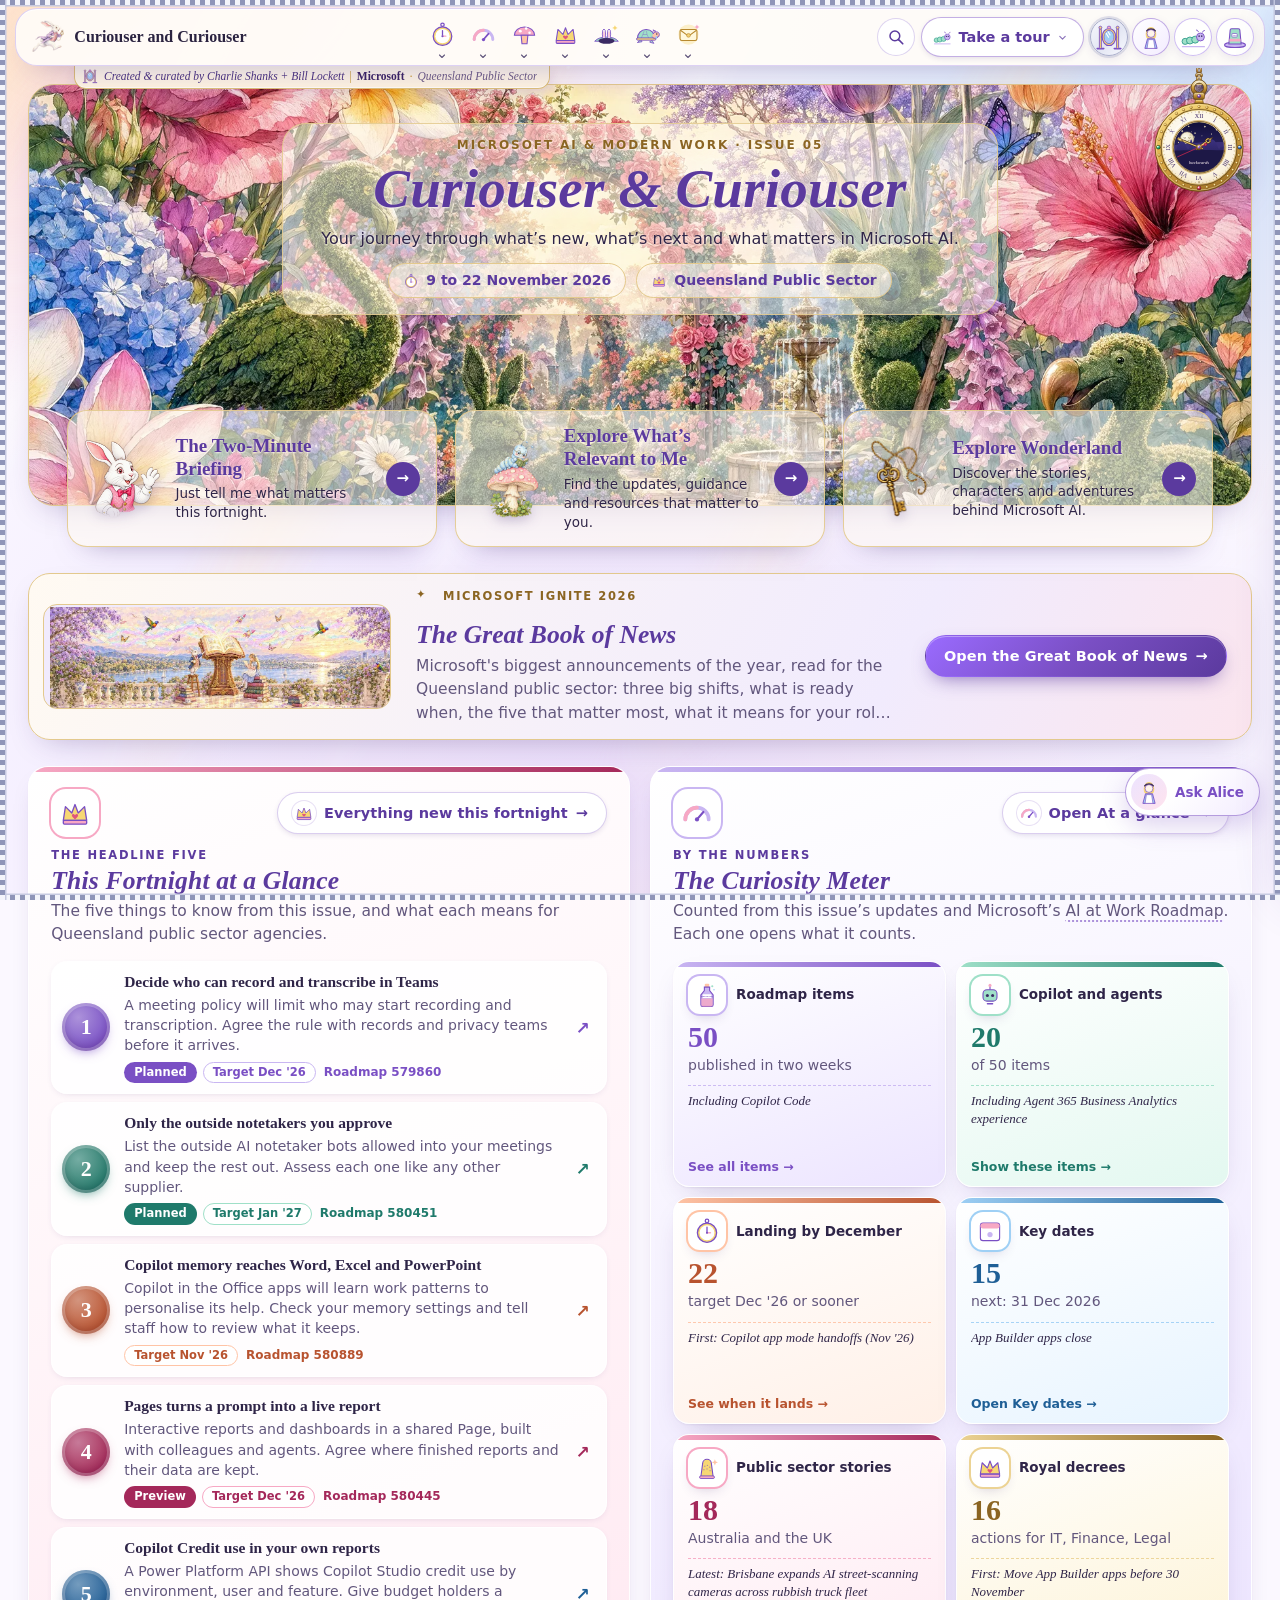
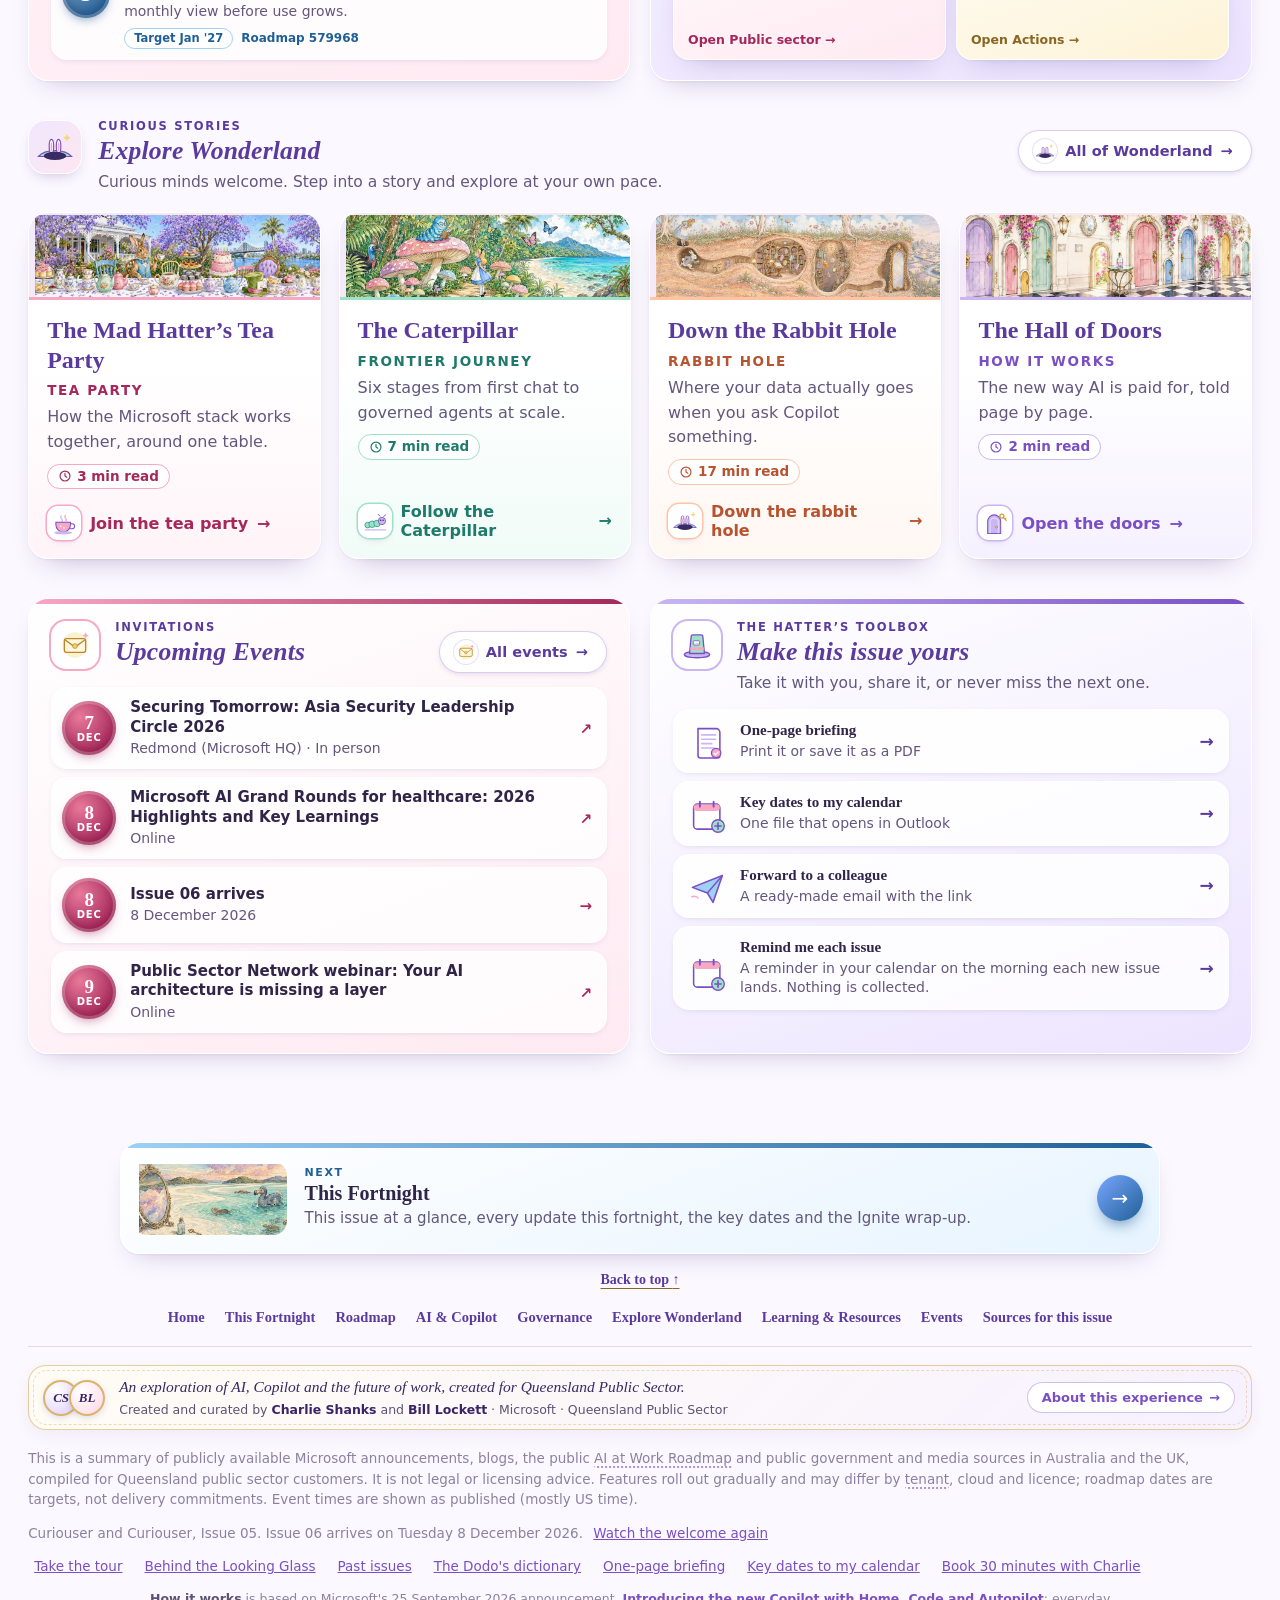
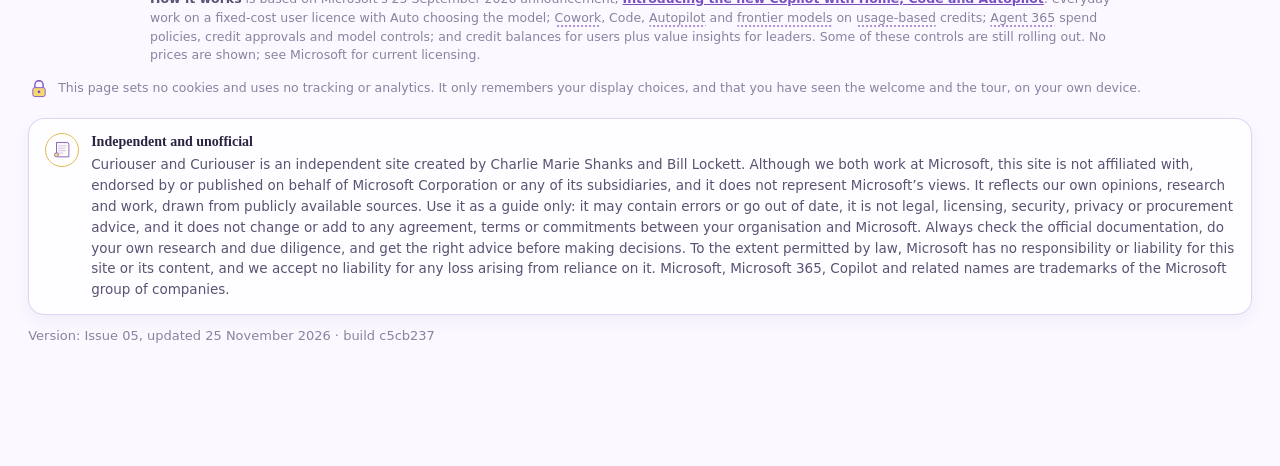
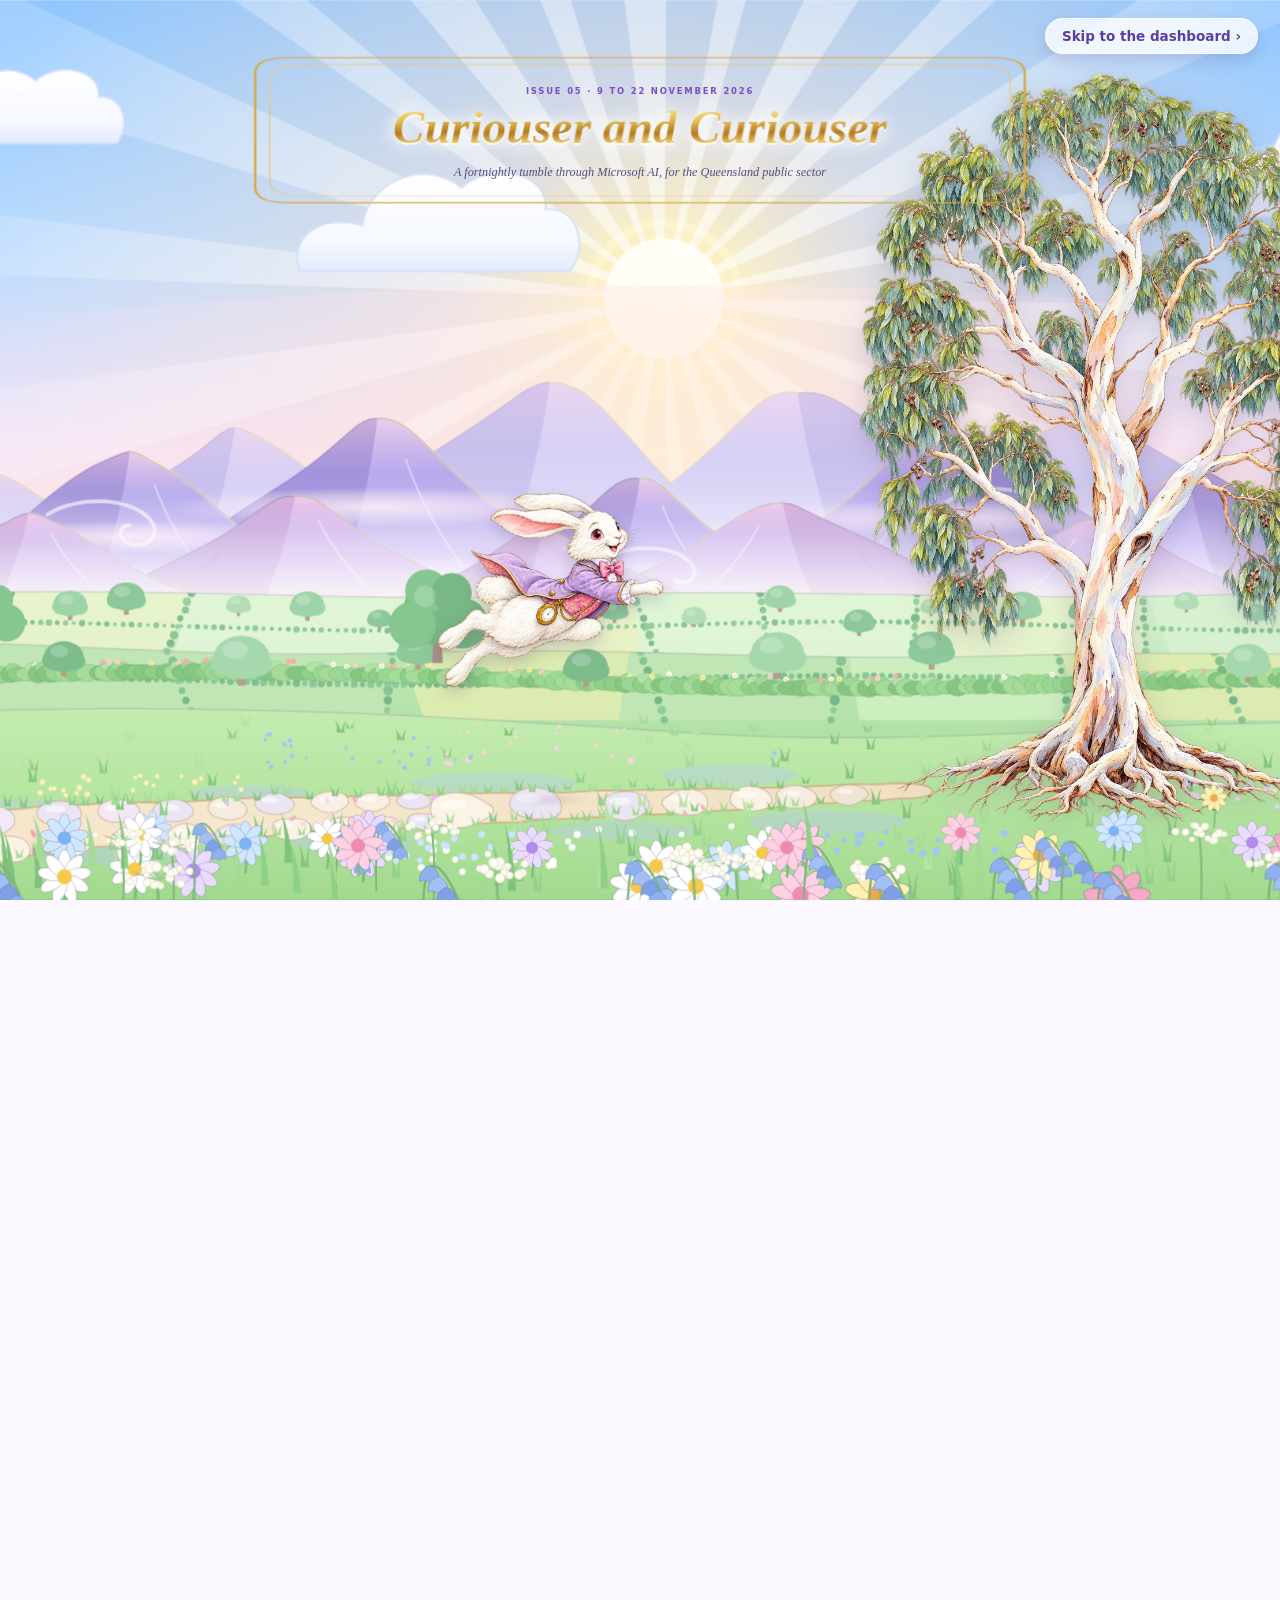
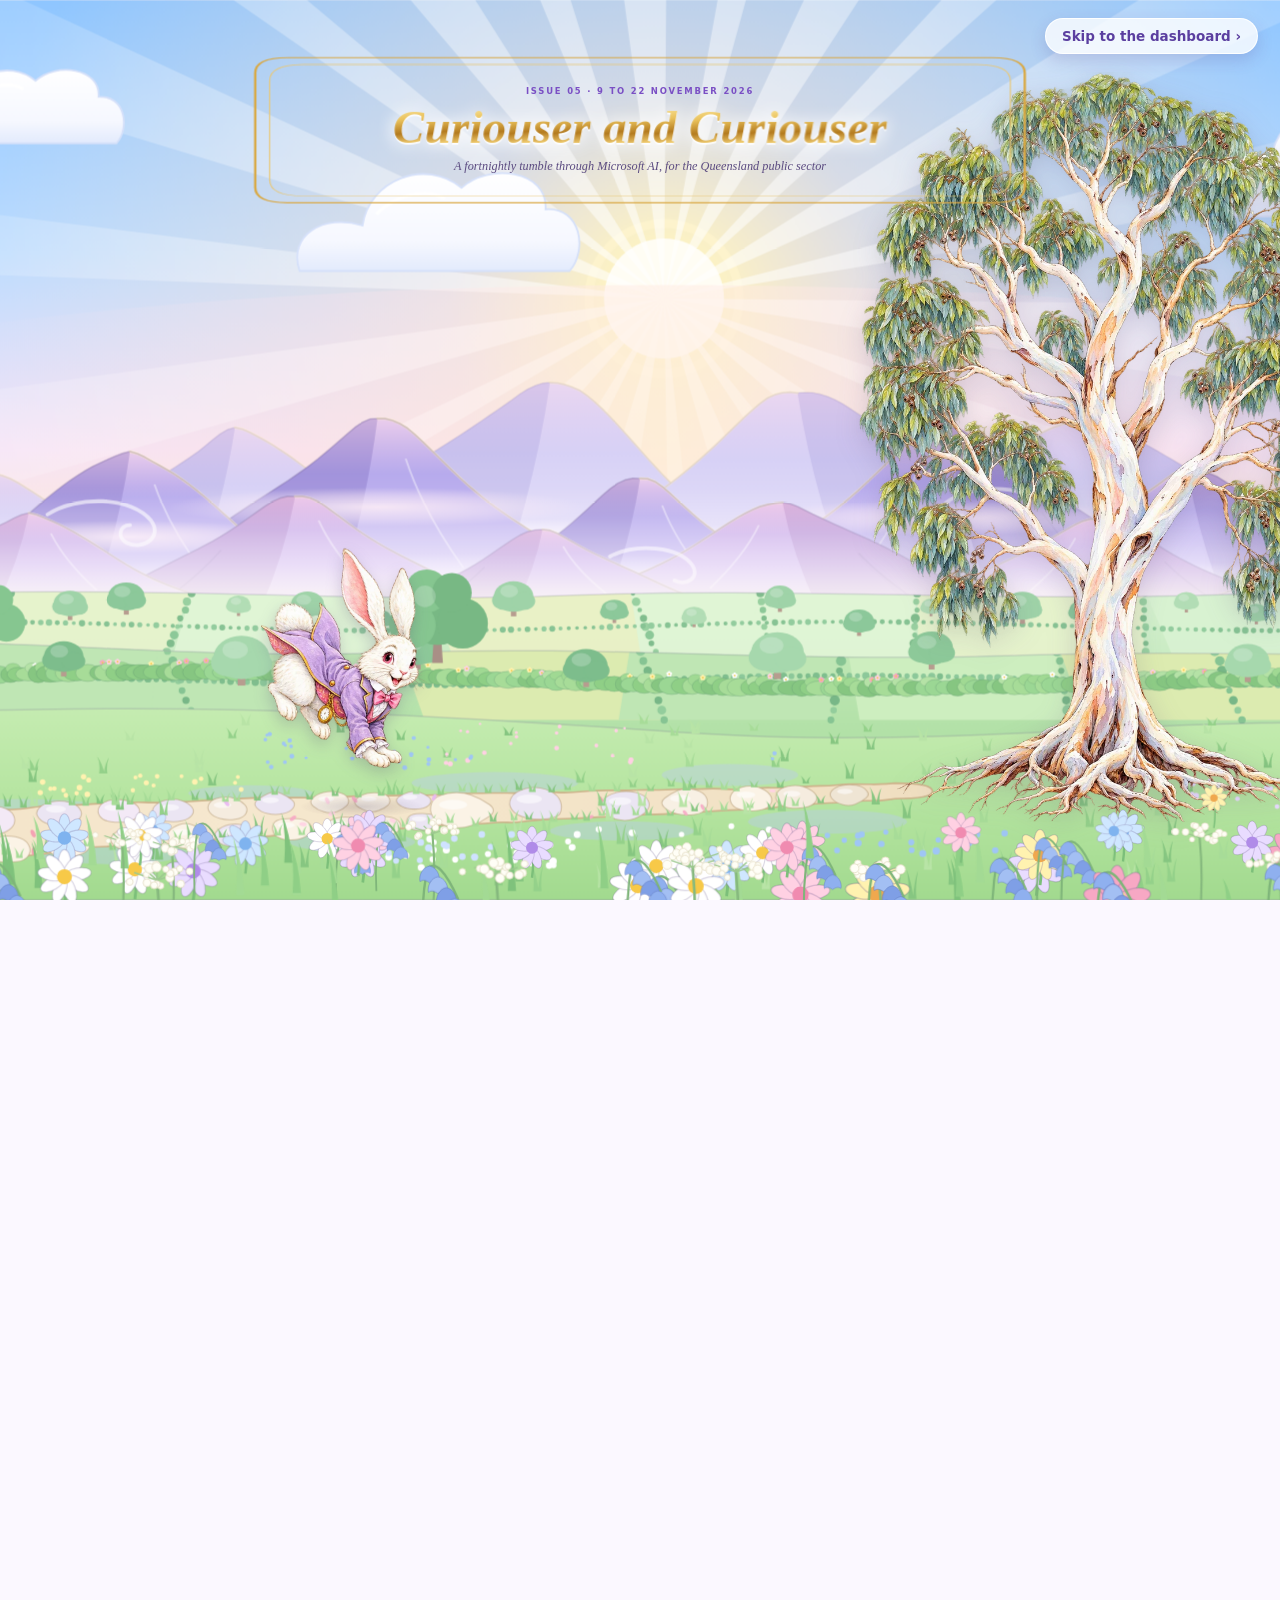
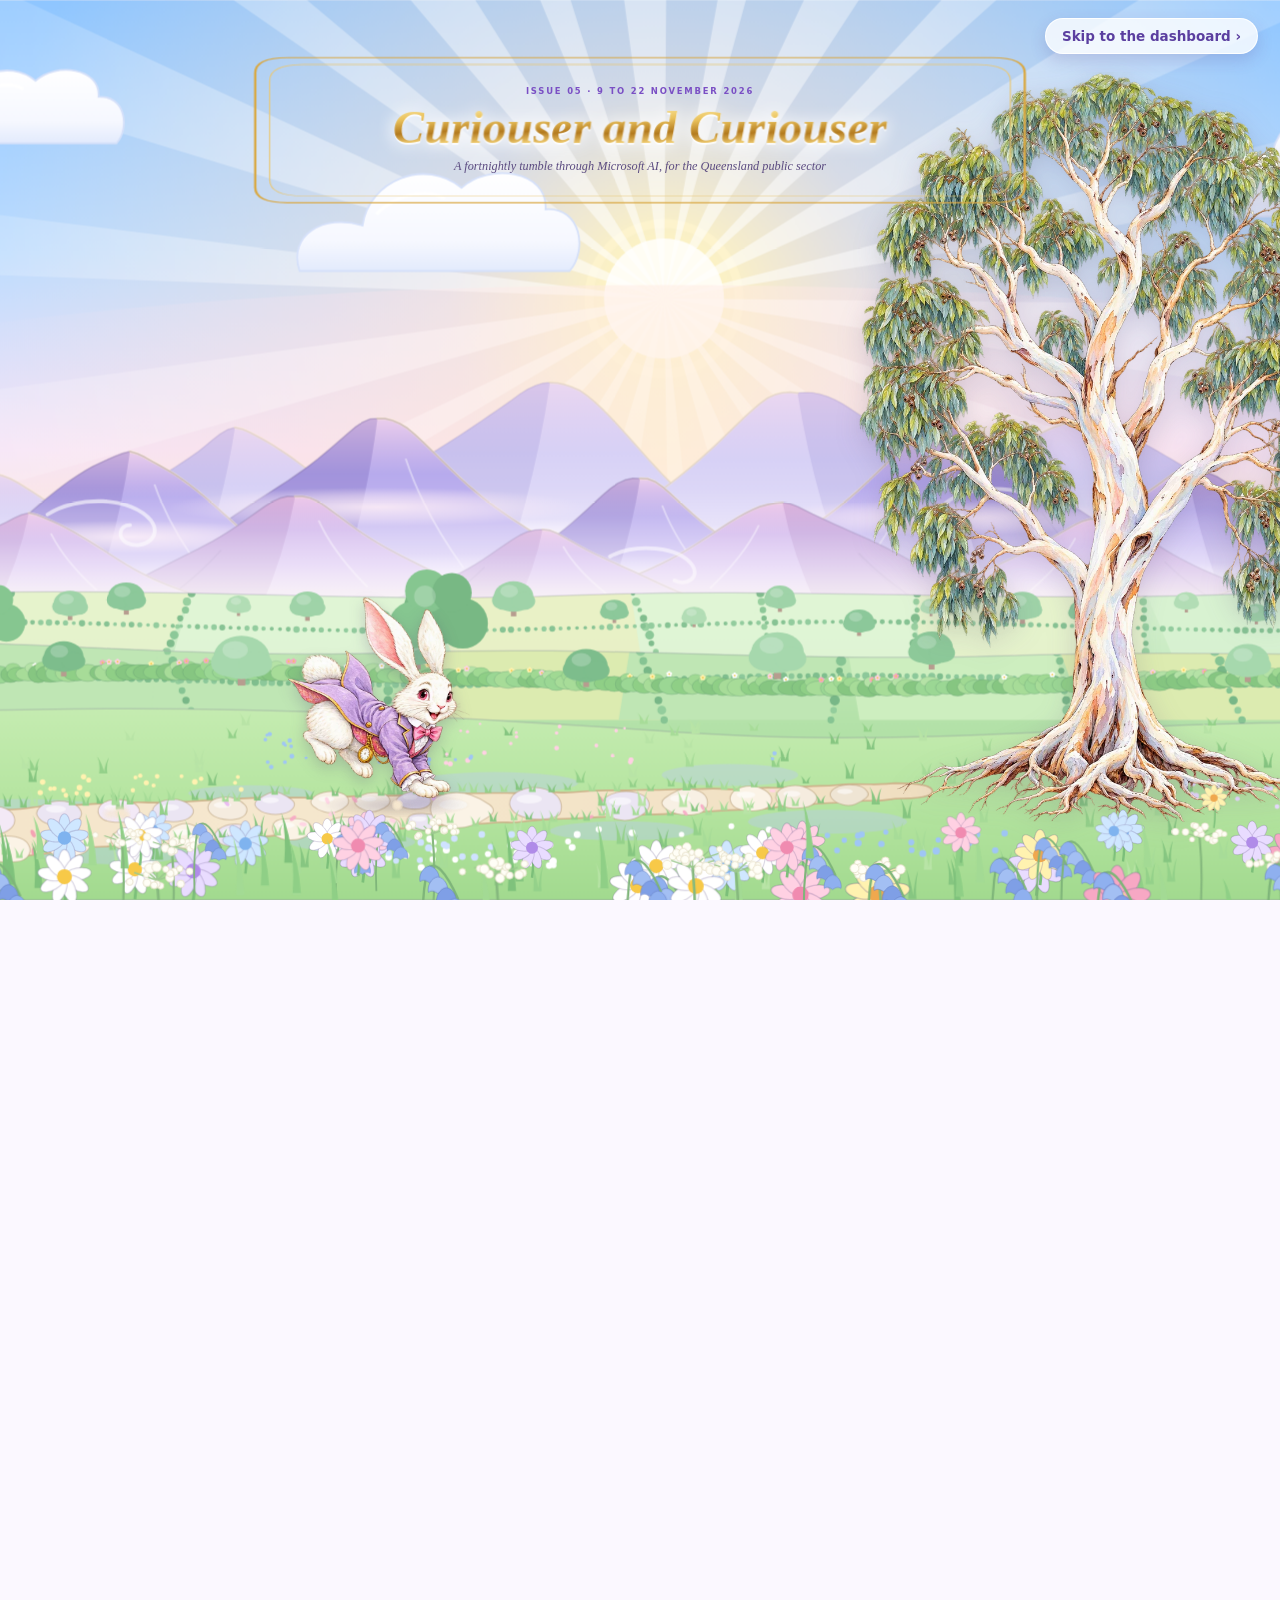
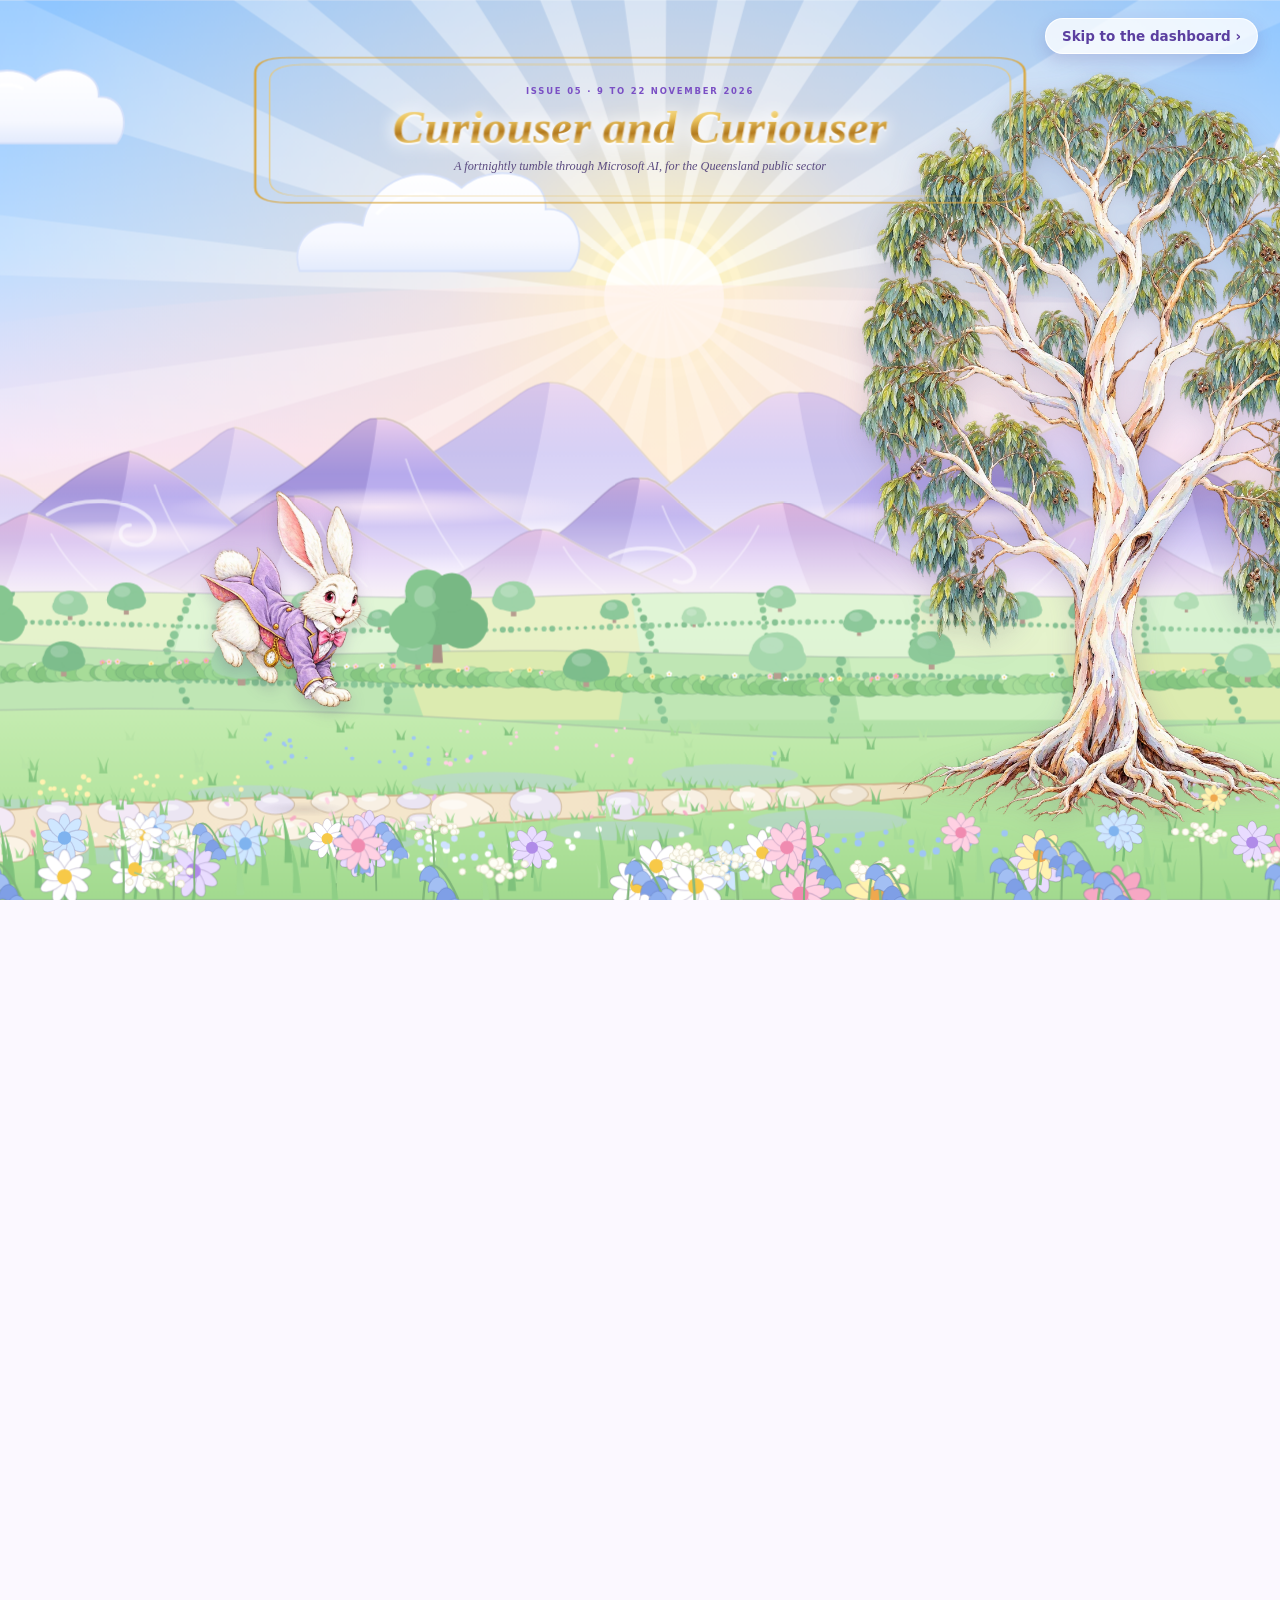
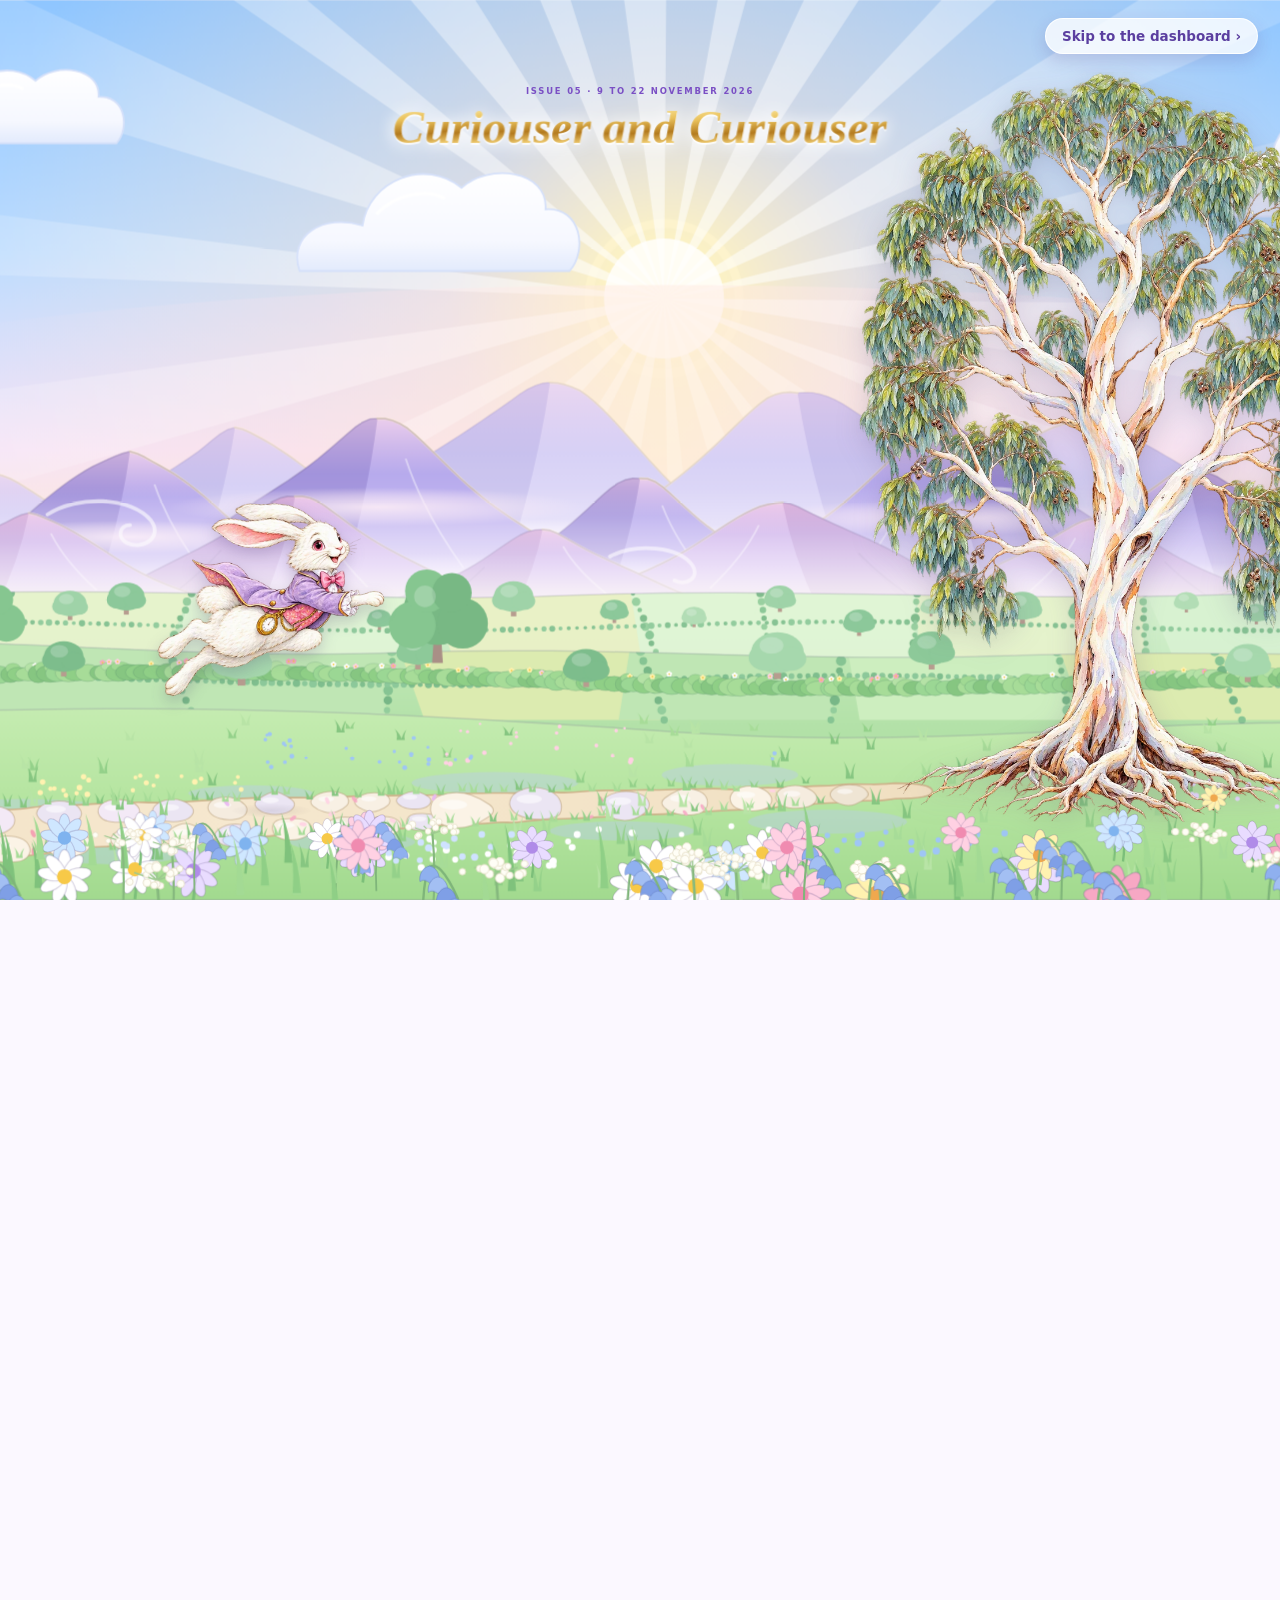
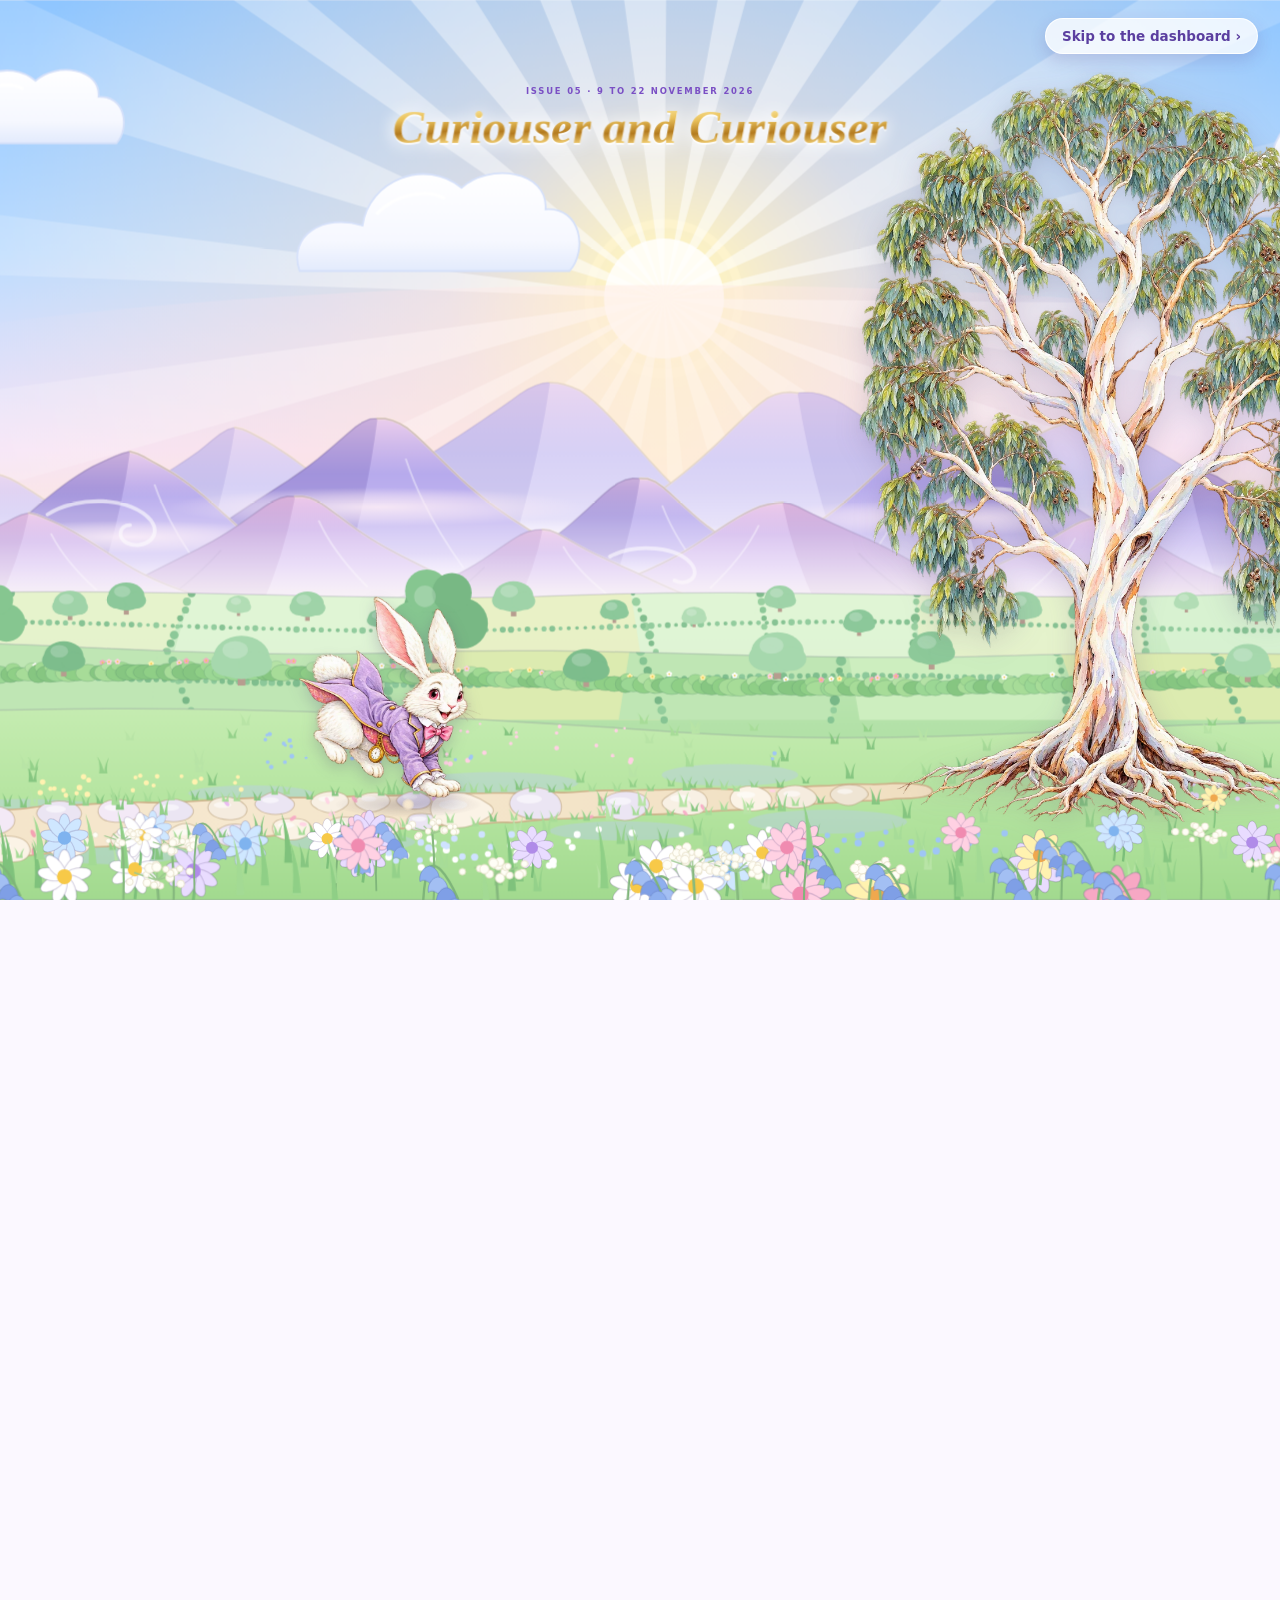
